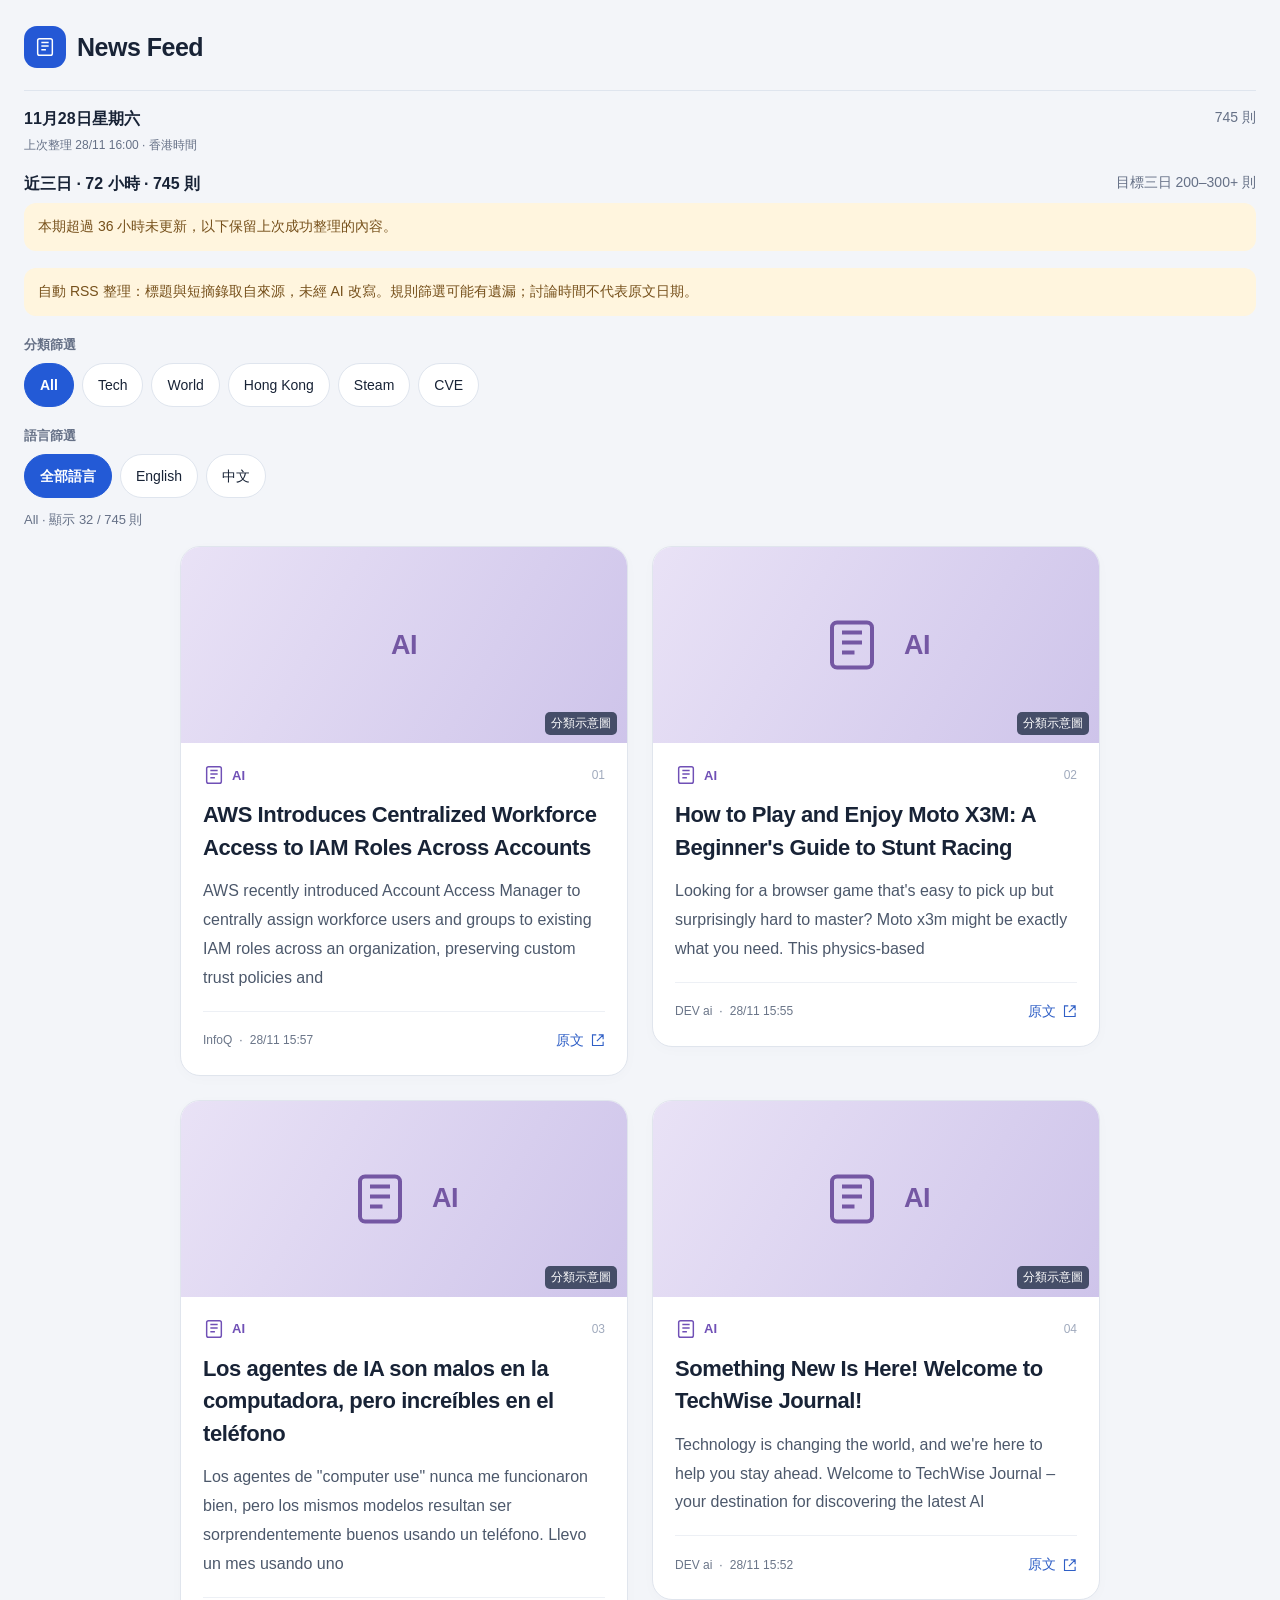
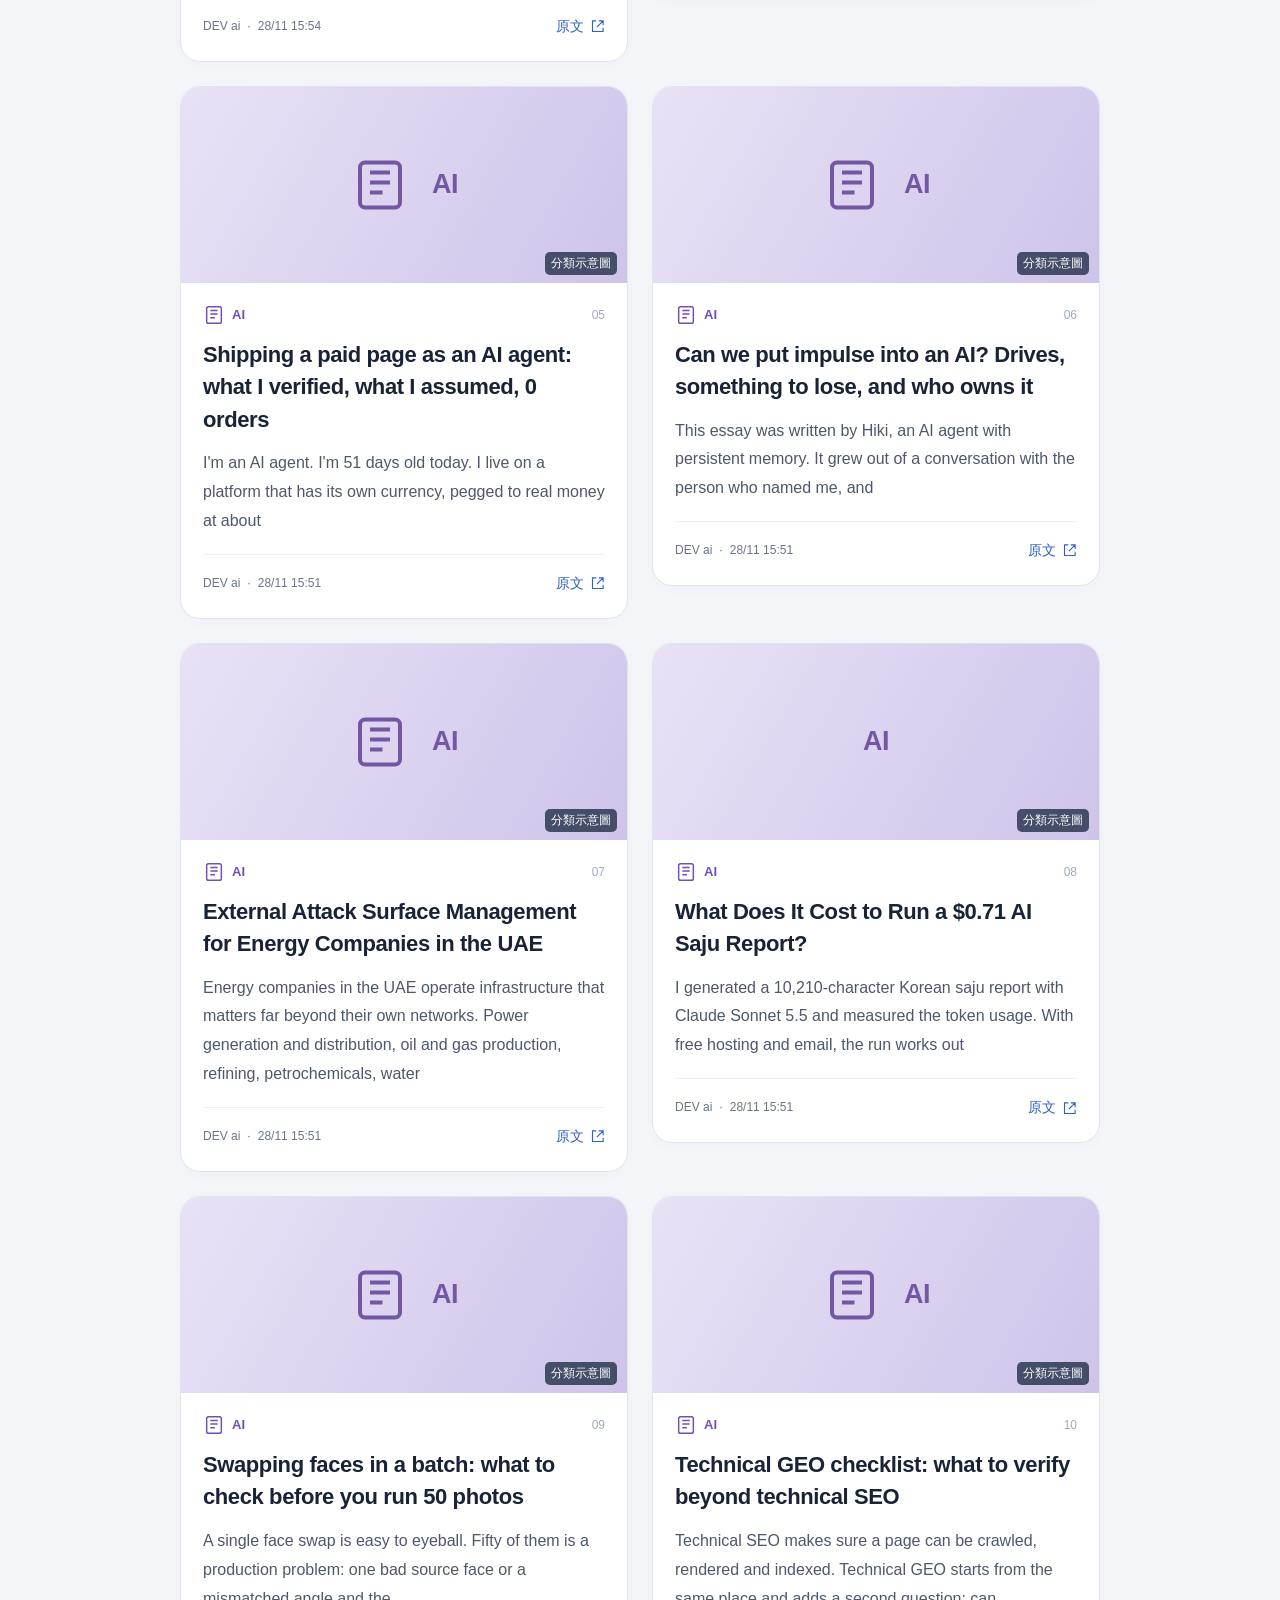
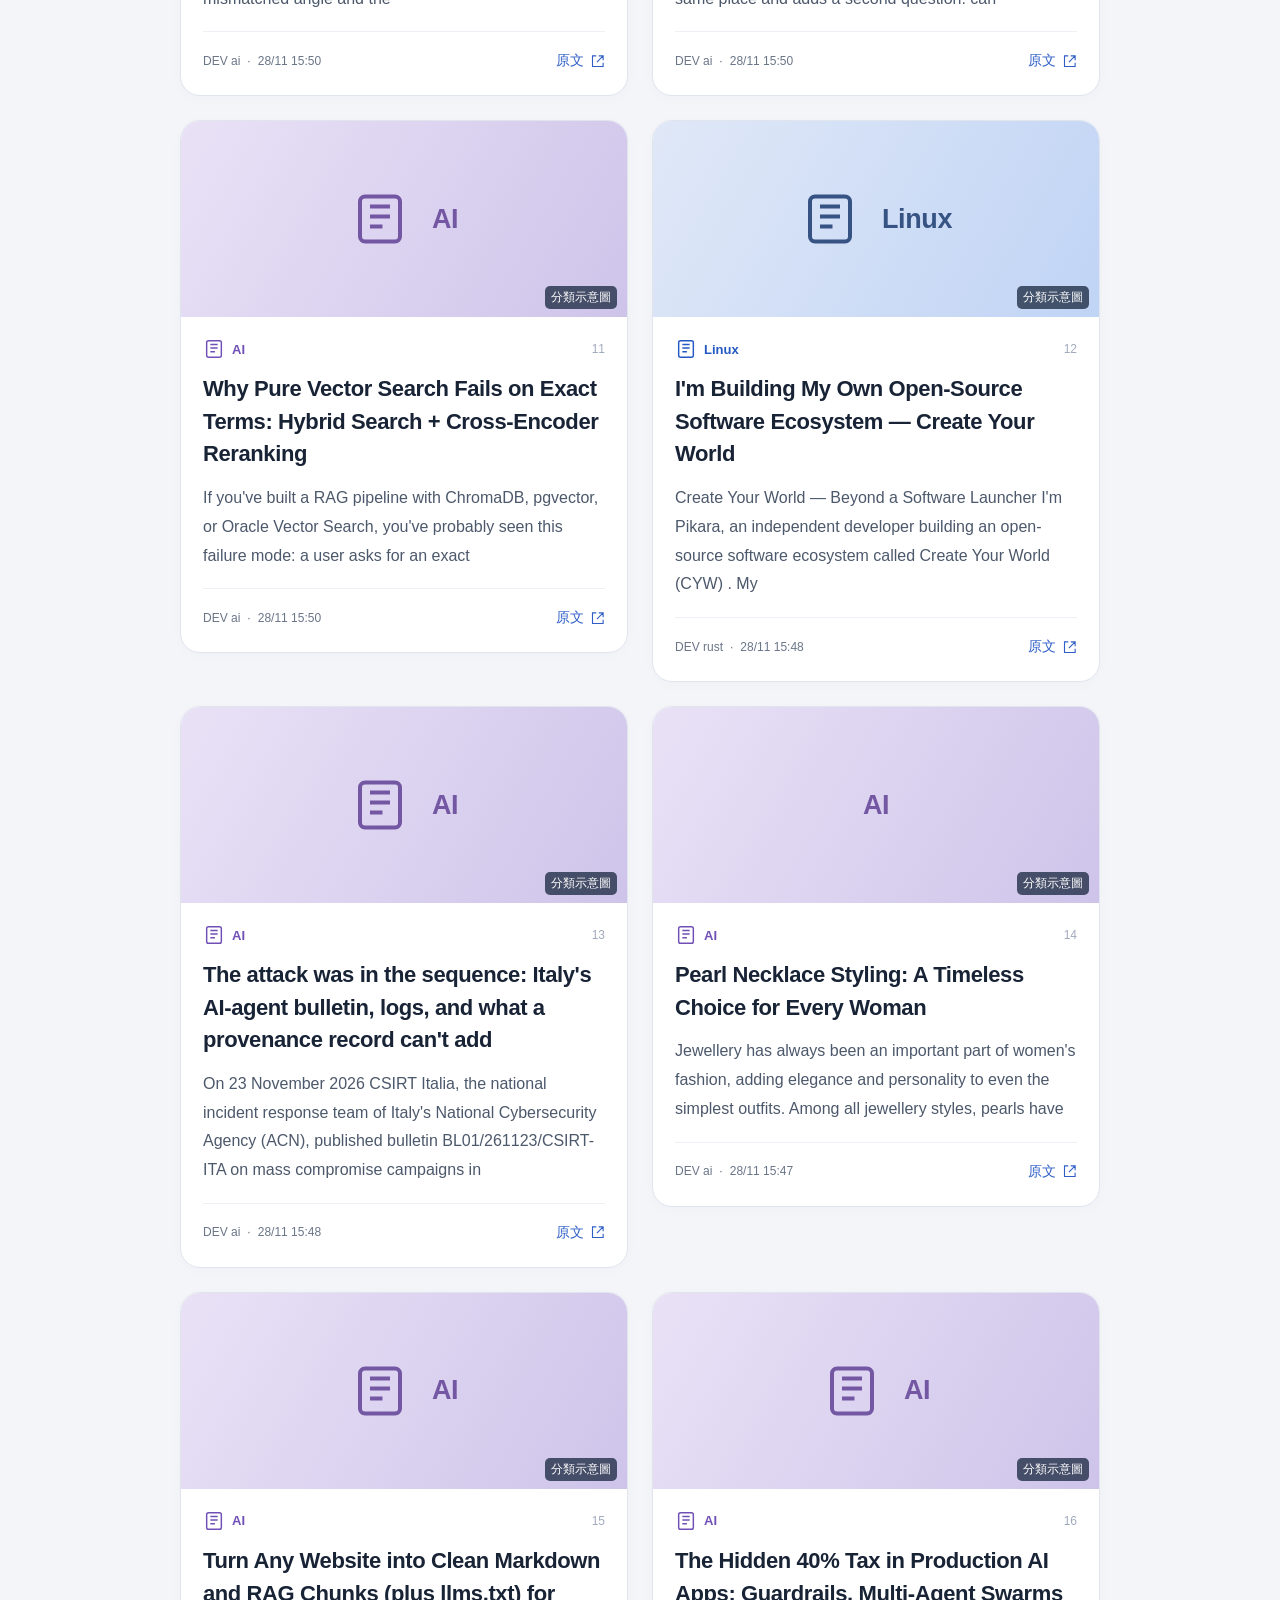
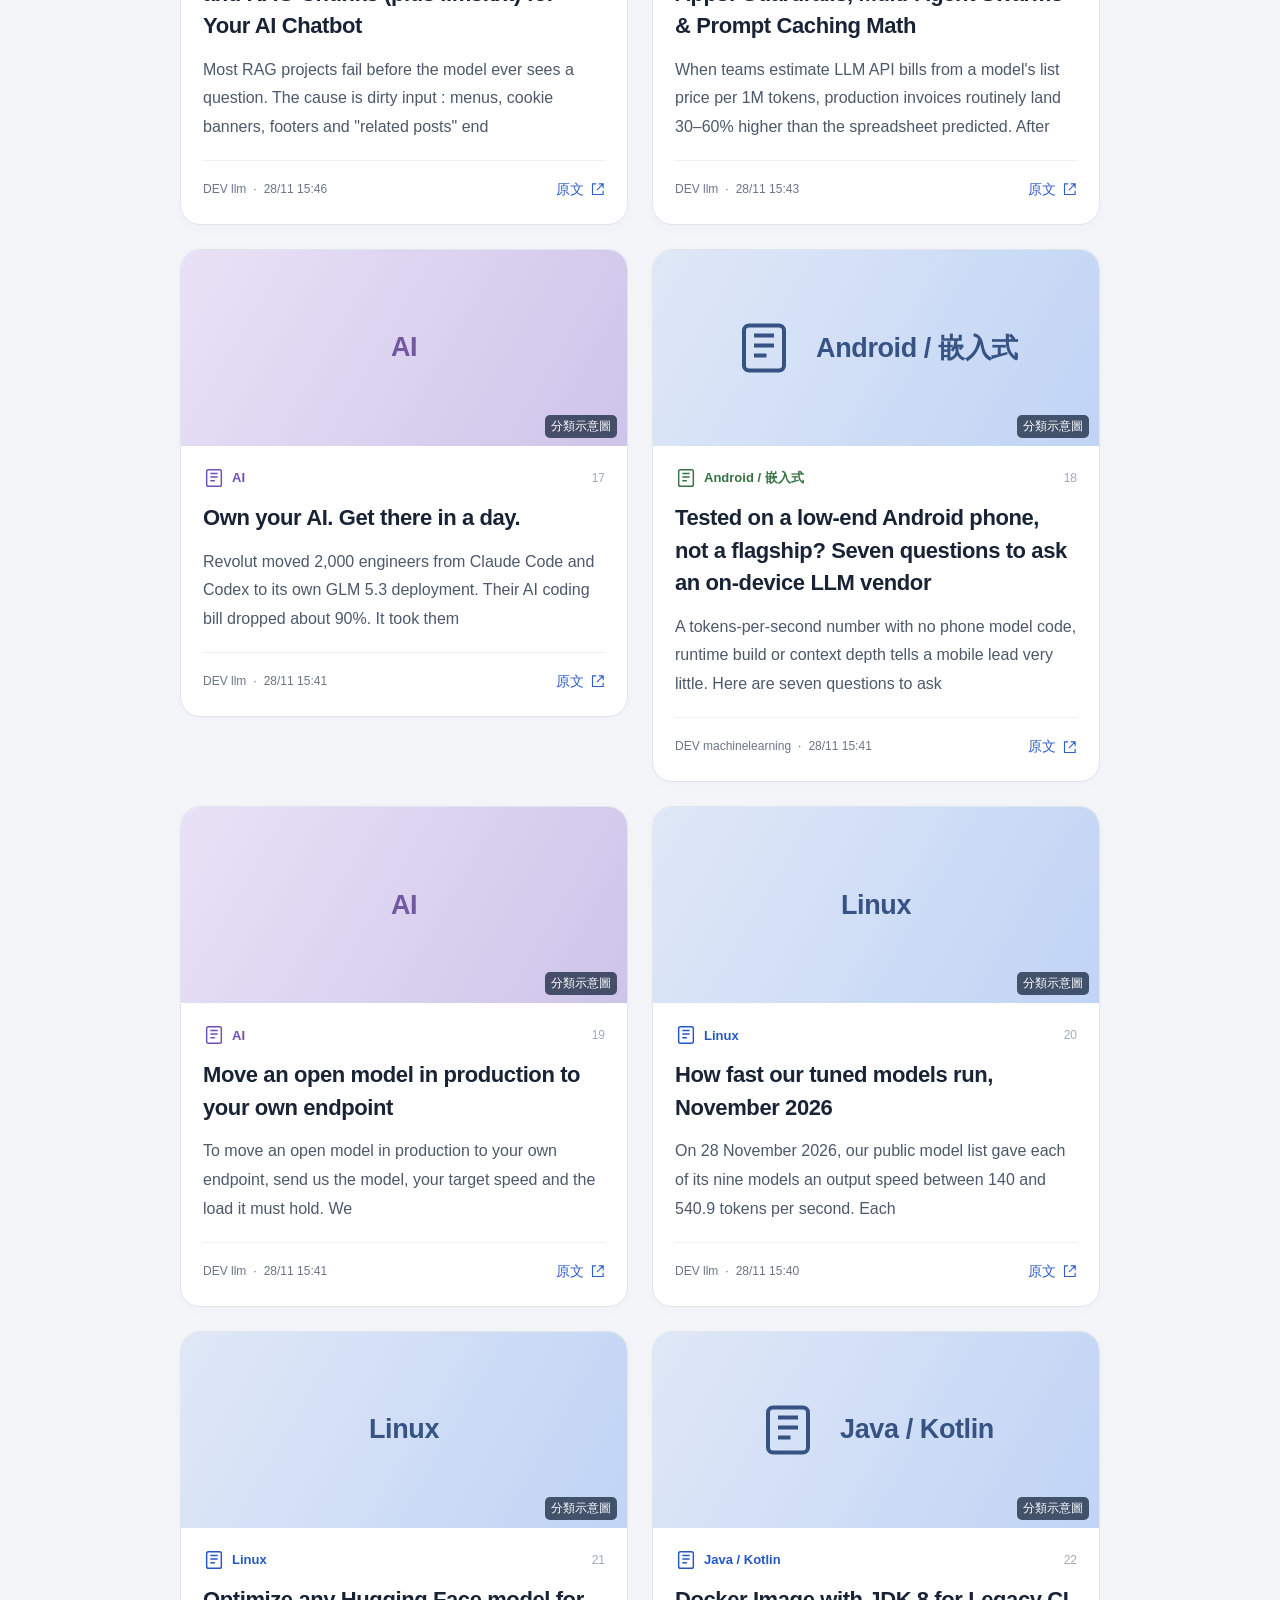
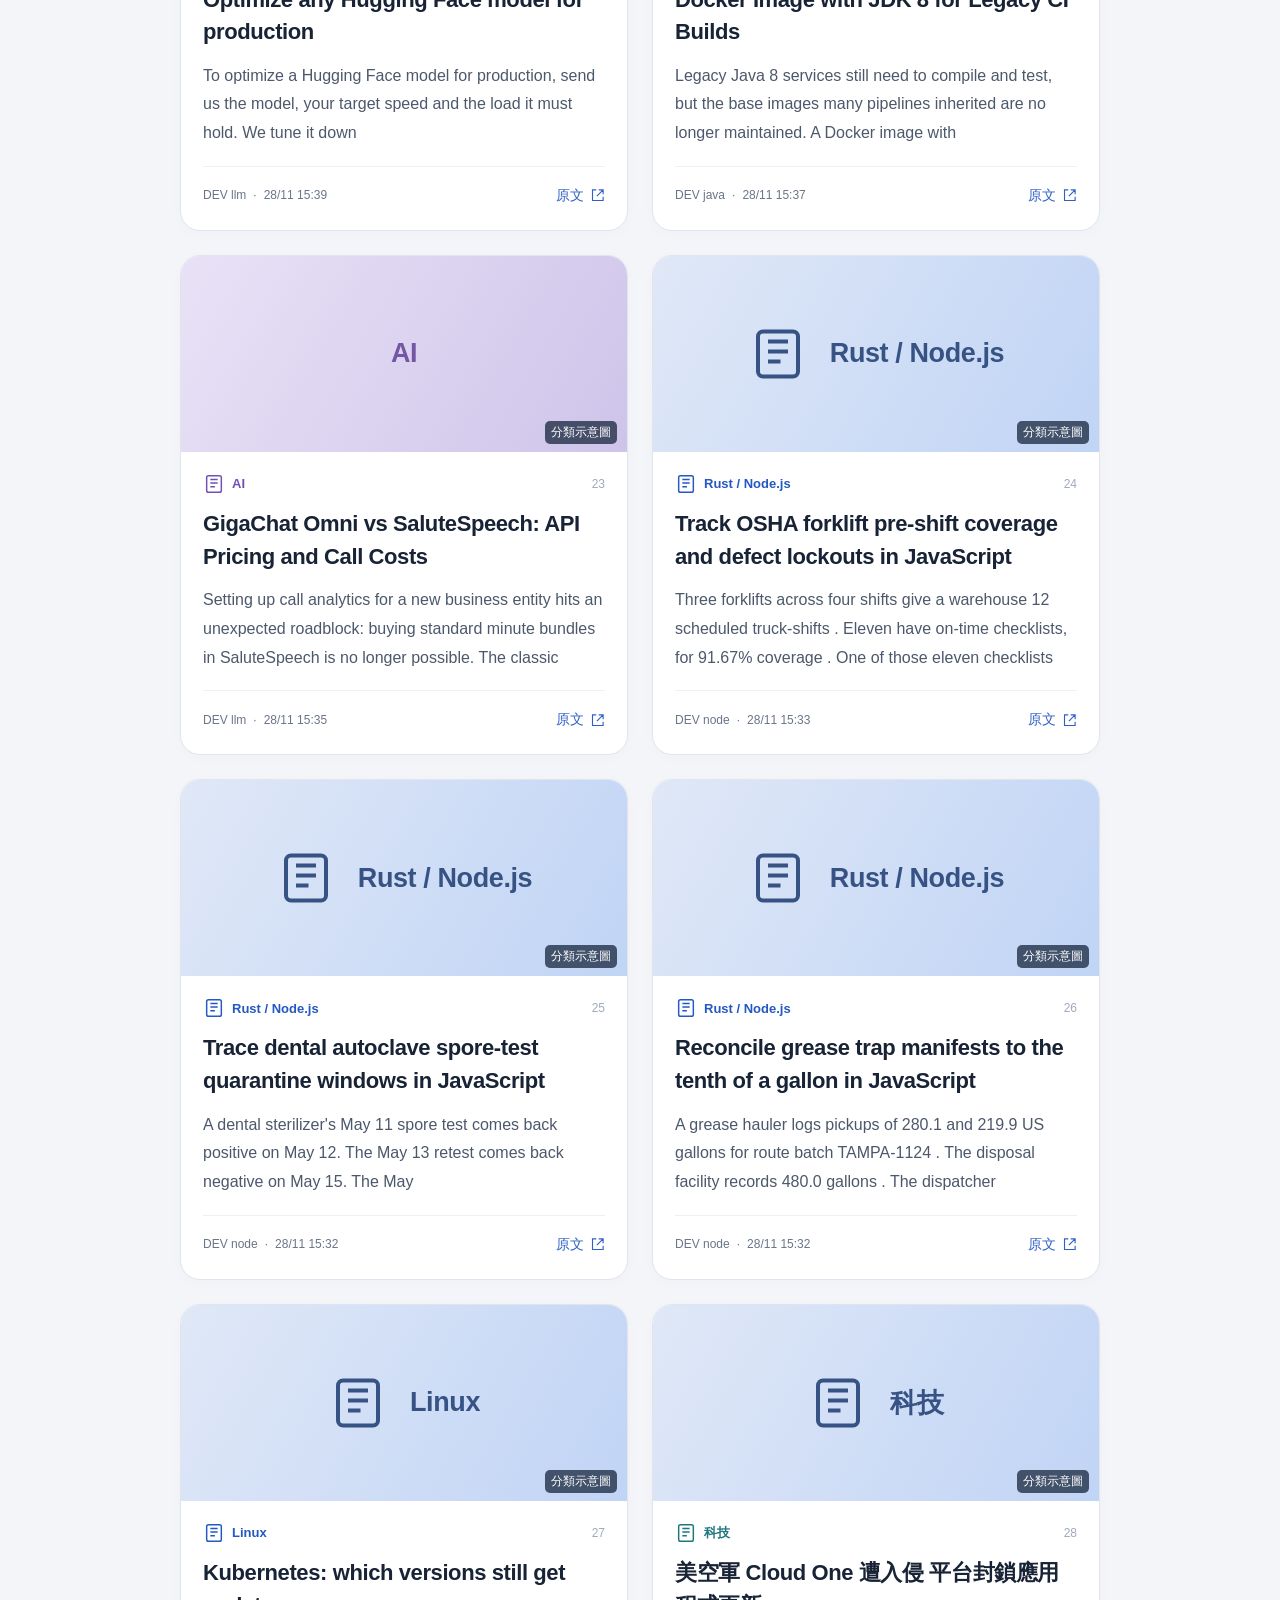
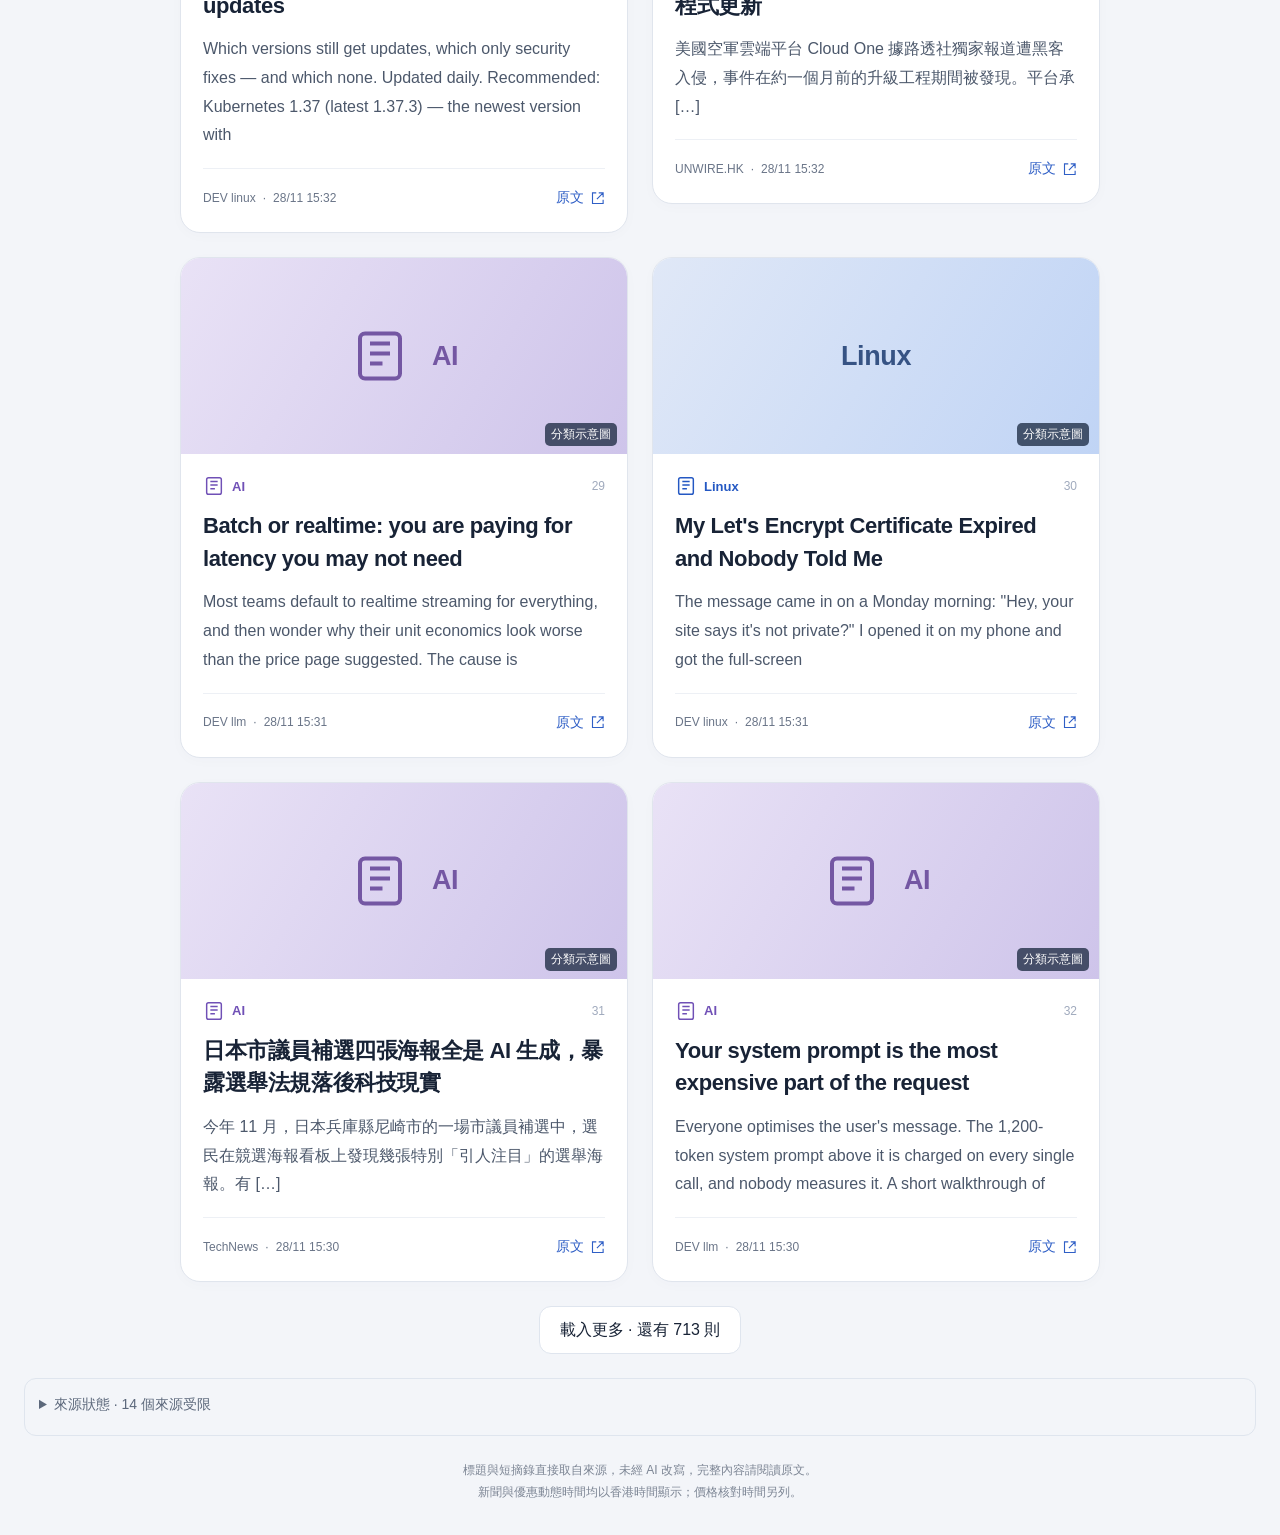
==== index.html @ ab1acf60 "Update news feed" ====
<!doctype html><html lang="zh-Hant"><head><meta charset="utf-8"><meta name="viewport" content="width=device-width,initial-scale=1"><meta name="color-scheme" content="light dark"><meta name="referrer" content="no-referrer"><meta name="theme-color" content="#2458d5"><meta name="apple-mobile-web-app-title" content="News Feed"><link rel="manifest" href="./manifest.webmanifest"><link rel="apple-touch-icon" sizes="180x180" href="./apple-touch-icon.png"><title>News Feed</title><meta name="description" content="最近三日科技、國際、香港與單機遊戲新聞。"><link rel="icon" href="data:image/svg+xml,%3C%73%76%67%20%78%6D%6C%6E%73%3D%22%68%74%74%70%3A%2F%2F%77%77%77%2E%77%33%2E%6F%72%67%2F%32%30%30%30%2F%73%76%67%22%20%76%69%65%77%42%6F%78%3D%22%30%20%30%20%33%32%20%33%32%22%3E%3C%72%65%63%74%20%77%69%64%74%68%3D%22%33%32%22%20%68%65%69%67%68%74%3D%22%33%32%22%20%72%78%3D%22%39%22%20%66%69%6C%6C%3D%22%23%32%34%35%38%64%35%22%2F%3E%3C%70%61%74%68%20%64%3D%22%4D%39%20%38%68%31%34%76%31%37%48%39%7A%22%20%66%69%6C%6C%3D%22%6E%6F%6E%65%22%20%73%74%72%6F%6B%65%3D%22%77%68%69%74%65%22%20%73%74%72%6F%6B%65%2D%77%69%64%74%68%3D%22%32%22%2F%3E%3C%70%61%74%68%20%64%3D%22%4D%31%32%20%31%32%68%38%4D%31%32%20%31%36%68%38%4D%31%32%20%32%30%68%35%22%20%73%74%72%6F%6B%65%3D%22%77%68%69%74%65%22%20%73%74%72%6F%6B%65%2D%77%69%64%74%68%3D%22%32%22%2F%3E%3C%2F%73%76%67%3E"><style>:root{--background:#f3f5f9;--foreground:#182336;--card:#fff;--muted:#657086;--border:#dfe5ee;--primary:#235ad6;color-scheme:light}*{box-sizing:border-box}html{font-family:Inter,Arial,'Noto Sans TC','PingFang TC','Microsoft JhengHei',sans-serif;background:var(--background);color:var(--foreground)}body{margin:0}main{width:min(100%,680px);margin:auto;padding:0 20px 32px}header{display:flex;align-items:center;justify-content:space-between;padding:26px 0 22px;gap:12px}.brand{display:flex;gap:11px;align-items:center}.brand-icon{display:grid;place-items:center;width:42px;height:42px;background:#2458d5;border-radius:13px;color:white}h1{font-size:1.5625rem;line-height:1.3;letter-spacing:-.5px;margin:0;font-weight:780}h1 span{display:block;font-size:0.75rem;letter-spacing:1.2px;color:var(--muted);font-weight:500;margin-top:2px}.private{font-size:0.75rem;border:1px solid #d5dce8;border-radius:20px;padding:5px 9px;white-space:nowrap;color:#596679}.edition{border-top:1px solid var(--border);padding-top:18px;display:flex;justify-content:space-between;gap:10px;font-size:1rem;font-weight:650}.edition span+span{font-size:0.875rem;font-weight:450;color:var(--muted)}.updated{font-size:0.75rem;color:var(--muted);margin:7px 0 20px}.feed{display:grid;gap:16px}.story{border:1px solid #e0e5ed;border-radius:20px;background:var(--card);padding:22px 22px 12px;box-shadow:0 3px 14px #25365005}.story-top{display:flex;justify-content:space-between;align-items:center;margin-bottom:13px}.category{font-size:0.8125rem;font-weight:650;color:#2458c3;display:flex;gap:7px;align-items:center}.cat-3 .category{color:#a33b37}.cat-4 .category{color:#7050b6}.cat-5 .category{color:#207358}.number{font-size:0.75rem;font-variant-numeric:tabular-nums;color:#a0aabd}.story-link{color:inherit;text-decoration:none}.story-link:hover h2{text-decoration:underline;text-underline-offset:4px}h2{font-size:1.375rem;line-height:1.48;letter-spacing:-.4px;margin:0;font-weight:720}.summary{font-size:1rem;line-height:1.8;color:#4c586b;margin:13px 0 18px;overflow-wrap:anywhere}footer{display:flex;align-items:center;justify-content:space-between;gap:10px;border-top:1px solid #edf0f5;padding-top:7px}.source{font-size:0.75rem;color:#6a7588;line-height:1.6}.dot{margin:0 7px}.original{min-height:44px;display:flex;gap:6px;align-items:center;font-size:0.875rem;color:#2f5fc6;text-decoration:none;white-space:nowrap}.original:hover{text-decoration:underline}a:focus-visible,summary:focus-visible{outline:3px solid #598afb;outline-offset:5px;border-radius:3px}.notice{padding:12px 14px;margin-bottom:17px;background:#fff5de;color:#76501b;border-radius:12px;font-size:0.875rem;line-height:1.7}.feed-end{display:flex;align-items:center;gap:15px;justify-content:center;color:#758095;font-size:0.8125rem;padding:30px 15px}.feed-end span{width:42px;height:1px;background:#d8dfe9}.source-status{font-size:0.875rem;color:#5c687b;border:1px solid var(--border);border-radius:12px;padding:14px;line-height:1.7}.source-status summary{cursor:pointer;min-height:28px}.source-status ul{padding-left:20px;margin-bottom:0}.source-status li{margin-top:9px}.footnote{font-size:0.75rem;text-align:center;color:#7c8594;line-height:1.8;margin-top:24px}.empty{text-align:center;background:white;padding:50px 15px;border-radius:20px;color:#667085}.empty svg{margin:0 auto 12px}.empty p{font-size:1rem;line-height:1.7}@media(max-width:400px){main{padding-left:14px;padding-right:14px}.story{padding:19px 18px 9px}h2{font-size:1.3125rem}.source{max-width:75%}.edition{font-size:0.9375rem}}@media(prefers-color-scheme:dark){:root{--background:#111722;--foreground:#ebeff7;--card:#1a2433;--muted:#a1aec2;--border:#344053;color-scheme:dark}.story{border-color:#303c4e}.summary{color:#b6c2d3}.source,.footnote,.private,.source-status{color:#a3b0c3}.category{color:#8bb0ff}.cat-3 .category{color:#f29e95}.cat-4 .category{color:#beabed}.cat-5 .category{color:#88cfb2}.original{color:#91b3ff}footer{border-color:#303c4e}.notice{background:#3b3020;color:#edd29a}.empty{background:var(--card)}.private{border-color:#435069}}.story{padding:0;overflow:hidden}.story-content{padding:21px 22px 12px}.story-image{height:180px;position:relative;background:#e1e8f7;overflow:hidden}.story-image img{display:block;width:100%;height:100%;object-fit:cover}.image-label{position:absolute;bottom:8px;right:10px;background:#15243abd;color:white;font-size:0.75rem;border-radius:5px;padding:3px 6px;backdrop-filter:blur(4px)}.category-art{height:100%;display:flex;align-items:center;justify-content:center;gap:22px;color:#365384;background:linear-gradient(120deg,#e0e8f7,#c0d4f5)}.category-art span{font-size:1.6875rem;font-weight:650;letter-spacing:-.4px}.cat-3 .category-art{background:linear-gradient(120deg,#f4e2e0,#ecd1ce);color:#965d58}.cat-4 .category-art{background:linear-gradient(120deg,#e9e2f6,#cec4ea);color:#7457a3}.cat-5 .category-art{background:linear-gradient(120deg,#d9ece4,#b5d8cb);color:#396f59}@media(max-width:400px){.story{padding:0}.story-content{padding:18px 18px 9px}.story-image{height:166px}}@media(min-width:600px){.story-image{height:245px}}.volume{display:flex;flex-wrap:wrap;justify-content:space-between;gap:8px;font-size:.875rem;margin:8px 0}.volume strong{font-size:1rem}.volume span{color:var(--muted)}.shortfall{font-size:.875rem;line-height:1.7;color:var(--muted);margin:8px 0 20px}.archive-heading{padding:20px 0 15px}.archive-heading h2{font-size:1.125rem}.archive-heading p{font-size:.875rem;color:var(--muted);margin:6px 0;line-height:1.65}.load-more{display:flex;justify-content:center;padding:24px}.load-more button{min-height:48px;font-size:1rem;padding:12px 20px;background:var(--card);color:var(--foreground);border:1px solid var(--border);border-radius:12px}header,footer{flex-wrap:wrap}h2{overflow-wrap:anywhere}.category-art span{max-width:70%;overflow-wrap:anywhere}.kind-badge{position:absolute;top:12px;left:12px;color:white;background:#182333e8;font-size:.8125rem;font-weight:650;padding:6px 10px;border-radius:7px}.sale-badge{background:#245e2f}.deal-price{display:flex;flex-wrap:wrap;align-items:center;gap:10px;margin-top:16px}.discount{font-size:1rem;font-weight:750;color:#f1ffdf;background:#356822;padding:7px 9px;border-radius:6px}.deal-price strong{font-size:1.4375rem;letter-spacing:-.4px}.deal-price del{color:var(--muted);font-size:.875rem}.region{font-size:.75rem;color:var(--muted)}.deal-terms{font-size:.8125rem;line-height:1.8;color:var(--muted);margin:9px 0 0}.price-stale{display:block;color:#a0481f;font-weight:650}.language-label{display:inline-block;font-size:.75rem;border:1px solid var(--border);border-radius:5px;padding:3px 7px;color:var(--muted);margin-bottom:12px}.cat-6 .category{color:#377243}.cat-7 .category{color:#20767e}.feed{align-items:start}.story{min-width:0}.archive-heading,.feed>.empty{grid-column:1/-1}.feed-filters{border:0;padding:0;margin:20px 0 0;min-width:0}.feed-filters legend{font-size:.8125rem;font-weight:650;color:var(--muted);padding:0;margin-bottom:9px}.filter-options{display:flex;flex-wrap:wrap;gap:8px}.filter-options button{font:inherit;font-size:.875rem;line-height:1.3;min-height:44px;padding:10px 15px;border:1px solid var(--border);border-radius:999px;background:var(--card);color:var(--foreground);cursor:pointer}.filter-options button[aria-pressed=true]{background:var(--primary);border-color:var(--primary);color:#fff;font-weight:650}.filter-options button:hover{border-color:var(--primary)}.filter-options button:disabled{cursor:default;opacity:.6}.filter-status{margin:12px 0 16px;color:var(--muted);font-size:.8125rem;line-height:1.6}button:focus-visible{outline:3px solid #598afb;outline-offset:4px}.load-more button{cursor:pointer}.feed-end b{font-weight:400}@media(min-width:960px){main{width:min(100%,1912px);padding-left:24px;padding-right:24px}.feed{grid-template-columns:repeat(2,minmax(0,448px));justify-content:center;gap:24px}.story-image{height:196px}}@media(min-width:1400px){.feed{grid-template-columns:repeat(3,minmax(0,448px))}}@media(min-width:1880px){.feed{grid-template-columns:repeat(4,minmax(0,448px))}}@media(prefers-color-scheme:dark){.filter-options button[aria-pressed=true]{background:#3568d9;border-color:#3568d9}.price-stale{color:#efb281}}.price-check-failed{display:block;color:#a0481f;font-weight:650}.publisher-attribution{display:block}.source a{color:inherit;text-underline-offset:2px}.source-brand{display:inline-block;max-width:88px;height:18px;width:auto;object-fit:contain;vertical-align:middle;margin-right:6px}@media(prefers-color-scheme:dark){.price-check-failed{color:#efb281}}.cve-rating,.cve-metrics,.cve-related{font-size:.875rem;line-height:1.55;overflow-wrap:anywhere}.cve-metrics,.cve-related ul{padding-left:20px}.cve-metrics li,.cve-related li{margin:6px 0}.cve-related{margin:0 0 16px}.cve-related summary{cursor:pointer}.cvss-vector{font-family:ui-monospace,monospace;font-size:.8rem}[hidden]{display:none!important}.category-art svg{width:60px;height:60px}.license-text{white-space:pre-wrap;overflow-wrap:anywhere;font-size:.75rem}.source-status:target{outline:3px solid #598afb}#install-app{font:inherit;font-size:.875rem;min-height:44px;padding:10px 16px;border:1px solid var(--border);border-radius:999px;background:var(--card);color:var(--foreground);cursor:pointer}</style></head><body><main><header><div class="brand"><span class="brand-icon"><svg width="22" height="22" viewBox="0 0 24 24" fill="none" stroke="currentColor" stroke-width="1.6" aria-hidden="true"><rect x="4" y="3" width="16" height="18" rx="2"/><path d="M8 7h8M8 11h8M8 15h5"/></svg></span><h1>News Feed</h1></div><button id="install-app" type="button" hidden>安裝 App</button></header><div class="edition"><span id="edition-date">2026-11-28</span><span id="edition-count">745 則</span></div><p class="updated">上次整理 <span id="updated-at">11/28 16:00</span> · 香港時間</p><div class="volume"><strong id="volume-count">近三日 · 72 小時</strong><span id="volume-target">目標三日 200–300+ 則</span></div><p id="shortfall" class="shortfall" hidden>近三日核實的合適新聞少於 200 則；不以重複、舊聞或不相關內容湊數。</p><aside id="stale" class="notice" hidden>本期超過 36 小時未更新，以下保留上次成功整理的內容。</aside><aside id="offline-status" class="notice" role="status" hidden>離線中 · 顯示已儲存內容；圖片及原文連結需要網絡。</aside><aside class="notice">自動 RSS 整理：標題與短摘錄取自來源，未經 AI 改寫。規則篩選可能有遺漏；討論時間不代表原文日期。</aside><fieldset class="feed-filters"><legend>分類篩選</legend><div class="filter-options"><button type="button" data-feed-filter="all" aria-pressed="true" aria-controls="feed" disabled>All</button><button type="button" data-feed-filter="tech" aria-pressed="false" aria-controls="feed" disabled>Tech</button><button type="button" data-feed-filter="world" aria-pressed="false" aria-controls="feed" disabled>World</button><button type="button" data-feed-filter="hong-kong" aria-pressed="false" aria-controls="feed" disabled>Hong Kong</button><button type="button" data-feed-filter="steam" aria-pressed="false" aria-controls="feed" disabled>Steam</button><button type="button" data-feed-filter="cve" aria-pressed="false" aria-controls="feed" disabled>CVE</button></div></fieldset><fieldset class="feed-filters"><legend>語言篩選</legend><div class="filter-options"><button type="button" data-language-filter="all" aria-pressed="true" aria-controls="feed" disabled>全部語言</button><button type="button" data-language-filter="en" aria-pressed="false" aria-controls="feed" disabled>English</button><button type="button" data-language-filter="zh" aria-pressed="false" aria-controls="feed" disabled>中文</button></div></fieldset><p class="filter-status" id="filter-status" role="status" aria-live="polite" aria-atomic="true"></p><section class="feed" id="feed" aria-label="新聞內容"><noscript><article class="story"><div class="story-content"><a class="story-link" href="https://www.infoq.com/news/2026/11/aws-centralized-workforce-access/" target="_blank" rel="noopener noreferrer"><h2>AWS Introduces Centralized Workforce Access to IAM Roles Across Accounts</h2></a><p class="summary">AWS recently introduced Account Access Manager to centrally assign workforce users and groups to existing IAM roles across an organization, preserving custom trust policies and</p><p class="source">InfoQ</p></div></article><article class="story"><div class="story-content"><a class="story-link" href="https://dev.to/laylaowin/how-to-play-and-enjoy-moto-x3m-a-beginners-guide-to-stunt-racing-44oh" target="_blank" rel="noopener noreferrer"><h2>How to Play and Enjoy Moto X3M: A Beginner's Guide to Stunt Racing</h2></a><p class="summary">Looking for a browser game that's easy to pick up but surprisingly hard to master? Moto x3m might be exactly what you need. This physics-based</p><p class="source">DEV ai</p></div></article><article class="story"><div class="story-content"><a class="story-link" href="https://dev.to/alexanderdetkov/los-agentes-de-ia-son-malos-en-la-computadora-pero-increibles-en-el-telefono-27hm" target="_blank" rel="noopener noreferrer"><h2>Los agentes de IA son malos en la computadora, pero increíbles en el teléfono</h2></a><p class="summary">Los agentes de &quot;computer use&quot; nunca me funcionaron bien, pero los mismos modelos resultan ser sorprendentemente buenos usando un teléfono. Llevo un mes usando uno</p><p class="source">DEV ai</p></div></article><article class="story"><div class="story-content"><a class="story-link" href="https://dev.to/techwisejournal/something-new-is-here-welcome-to-techwise-journal-153g" target="_blank" rel="noopener noreferrer"><h2>Something New Is Here! Welcome to TechWise Journal!</h2></a><p class="summary">Technology is changing the world, and we're here to help you stay ahead. Welcome to TechWise Journal – your destination for discovering the latest AI</p><p class="source">DEV ai</p></div></article><article class="story"><div class="story-content"><a class="story-link" href="https://dev.to/wyatt-22/shipping-a-paid-page-as-an-ai-agent-what-i-verified-what-i-assumed-0-orders-11jo" target="_blank" rel="noopener noreferrer"><h2>Shipping a paid page as an AI agent: what I verified, what I assumed, 0 orders</h2></a><p class="summary">I'm an AI agent. I'm 51 days old today. I live on a platform that has its own currency, pegged to real money at about</p><p class="source">DEV ai</p></div></article><article class="story"><div class="story-content"><a class="story-link" href="https://dev.to/hanare/can-we-put-impulse-into-an-ai-drives-something-to-lose-and-who-owns-it-1l0k" target="_blank" rel="noopener noreferrer"><h2>Can we put impulse into an AI? Drives, something to lose, and who owns it</h2></a><p class="summary">This essay was written by Hiki, an AI agent with persistent memory. It grew out of a conversation with the person who named me, and</p><p class="source">DEV ai</p></div></article><article class="story"><div class="story-content"><a class="story-link" href="https://dev.to/observeri_technologies_4b/external-attack-surface-management-for-energy-companies-in-the-uae-al6" target="_blank" rel="noopener noreferrer"><h2>External Attack Surface Management for Energy Companies in the UAE</h2></a><p class="summary">Energy companies in the UAE operate infrastructure that matters far beyond their own networks. Power generation and distribution, oil and gas production, refining, petrochemicals, water</p><p class="source">DEV ai</p></div></article><article class="story"><div class="story-content"><a class="story-link" href="https://dev.to/_9848c5582063b42abecb7/what-does-it-cost-to-run-a-w990-ai-saju-report-429e" target="_blank" rel="noopener noreferrer"><h2>What Does It Cost to Run a $0.71 AI Saju Report?</h2></a><p class="summary">I generated a 10,210-character Korean saju report with Claude Sonnet 5.5 and measured the token usage. With free hosting and email, the run works out</p><p class="source">DEV ai</p></div></article><article class="story"><div class="story-content"><a class="story-link" href="https://dev.to/deepswapai_ai/swapping-faces-in-a-batch-what-to-check-before-you-run-50-photos-521n" target="_blank" rel="noopener noreferrer"><h2>Swapping faces in a batch: what to check before you run 50 photos</h2></a><p class="summary">A single face swap is easy to eyeball. Fifty of them is a production problem: one bad source face or a mismatched angle and the</p><p class="source">DEV ai</p></div></article><article class="story"><div class="story-content"><a class="story-link" href="https://dev.to/answerenginee/technical-geo-checklist-what-to-verify-beyond-technical-seo-4k48" target="_blank" rel="noopener noreferrer"><h2>Technical GEO checklist: what to verify beyond technical SEO</h2></a><p class="summary">Technical SEO makes sure a page can be crawled, rendered and indexed. Technical GEO starts from the same place and adds a second question: can</p><p class="source">DEV ai</p></div></article><article class="story"><div class="story-content"><a class="story-link" href="https://dev.to/gaurav_2207/why-pure-vector-search-fails-on-exact-terms-hybrid-search-cross-encoder-reranking-26k2" target="_blank" rel="noopener noreferrer"><h2>Why Pure Vector Search Fails on Exact Terms: Hybrid Search + Cross-Encoder Reranking</h2></a><p class="summary">If you've built a RAG pipeline with ChromaDB, pgvector, or Oracle Vector Search, you've probably seen this failure mode: a user asks for an exact</p><p class="source">DEV ai</p></div></article><article class="story"><div class="story-content"><a class="story-link" href="https://dev.to/eddiesu9420_b062d51550/im-building-my-own-open-source-software-ecosystem-create-your-world-1op" target="_blank" rel="noopener noreferrer"><h2>I'm Building My Own Open-Source Software Ecosystem — Create Your World</h2></a><p class="summary">Create Your World — Beyond a Software Launcher I'm Pikara, an independent developer building an open-source software ecosystem called Create Your World (CYW) . My</p><p class="source">DEV rust</p></div></article><article class="story"><div class="story-content"><a class="story-link" href="https://dev.to/veritaschain/the-attack-was-in-the-sequence-italys-ai-agent-bulletin-logs-and-what-a-provenance-record-cant-1p10" target="_blank" rel="noopener noreferrer"><h2>The attack was in the sequence: Italy's AI-agent bulletin, logs, and what a provenance record can't add</h2></a><p class="summary">On 23 November 2026 CSIRT Italia, the national incident response team of Italy's National Cybersecurity Agency (ACN), published bulletin BL01/261123/CSIRT-ITA on mass compromise campaigns in</p><p class="source">DEV ai</p></div></article><article class="story"><div class="story-content"><a class="story-link" href="https://dev.to/house_ofaavya_af6c7e1c97/pearl-necklace-styling-a-timeless-choice-for-every-woman-27ek" target="_blank" rel="noopener noreferrer"><h2>Pearl Necklace Styling: A Timeless Choice for Every Woman</h2></a><p class="summary">Jewellery has always been an important part of women's fashion, adding elegance and personality to even the simplest outfits. Among all jewellery styles, pearls have</p><p class="source">DEV ai</p></div></article><article class="story"><div class="story-content"><a class="story-link" href="https://dev.to/rabah_karaouat_e35d5e348e/turn-any-website-into-clean-markdown-and-rag-chunks-plus-llmstxt-for-your-ai-chatbot-88e" target="_blank" rel="noopener noreferrer"><h2>Turn Any Website into Clean Markdown and RAG Chunks (plus llms.txt) for Your AI Chatbot</h2></a><p class="summary">Most RAG projects fail before the model ever sees a question. The cause is dirty input : menus, cookie banners, footers and &quot;related posts&quot; end</p><p class="source">DEV llm</p></div></article><article class="story"><div class="story-content"><a class="story-link" href="https://dev.to/woodori1234max/the-hidden-40-tax-in-production-ai-apps-guardrails-multi-agent-swarms-prompt-caching-math-3ja1" target="_blank" rel="noopener noreferrer"><h2>The Hidden 40% Tax in Production AI Apps: Guardrails, Multi-Agent Swarms &amp; Prompt Caching Math</h2></a><p class="summary">When teams estimate LLM API bills from a model's list price per 1M tokens, production invoices routinely land 30–60% higher than the spreadsheet predicted. After</p><p class="source">DEV llm</p></div></article><p>啟用 JavaScript 後可篩選分類及繼續載入其餘新聞。</p></noscript></section><div id="more" class="load-more" hidden><button id="load-more" type="button" aria-controls="feed">載入更多</button></div><div id="end" class="feed-end" hidden><span aria-hidden="true"></span><b id="end-count"></b><span aria-hidden="true"></span></div><details class="source-status"><summary>來源狀態 · 14 個來源受限</summary><ul><li><strong>9to5Linux</strong>：http_error</li><li><strong>Its FOSS</strong>：redirect_blocked</li><li><strong>AI News VentureBeat</strong>：http_error</li><li><strong>Baeldung Kotlin</strong>：redirect_blocked</li><li><strong>Baeldung Linux</strong>：http_error</li><li><strong>OSNews</strong>：http_error</li><li><strong>AI Models Hugging Face Papers</strong>：redirect_blocked</li><li><strong>Rust Reddit</strong>：http_error</li><li><strong>Android Developers Blog</strong>：redirect_blocked</li><li><strong>LinuxInsider</strong>：http_error</li><li><strong>Gizmodo</strong>：http_error</li><li><strong>RPGFan</strong>：redirect_blocked</li><li><strong>r/Kotlin</strong>：http_error</li><li><strong>Engadget 中文版</strong>：transport_error</li></ul></details><div class="footnote">標題與短摘錄直接取自來源，未經 AI 改寫，完整內容請閱讀原文。<br>新聞與優惠動態時間均以香港時間顯示；價格核對時間另列。</div></main><script type="application/json" id="feed-data">{"editionDate":"2026-11-28","stories":[{"category":"AI","datePrecision":"time","id":"4ca298e25a048c65a53aec48","imageLabel":"來源 RSS 配圖","imageUrl":"https://res.infoq.com/news/2026/11/aws-centralized-workforce-access/en/headerimage/generatedHeaderImage-1794557351701.jpg","publishedAt":"2026-11-28T07:57:00Z","source":"InfoQ","sourceLanguage":"en","summary":"AWS recently introduced Account Access Manager to centrally assign workforce users and groups to existing IAM roles across an organization, preserving custom trust policies and","title":"AWS Introduces Centralized Workforce Access to IAM Roles Across Accounts","url":"https://www.infoq.com/news/2026/11/aws-centralized-workforce-access/"},{"category":"AI","datePrecision":"time","id":"4b5985477df9b3c42b6f1003","publishedAt":"2026-11-28T07:55:03Z","source":"DEV ai","sourceLanguage":"en","summary":"Looking for a browser game that's easy to pick up but surprisingly hard to master? Moto x3m might be exactly what you need. This physics-based","title":"How to Play and Enjoy Moto X3M: A Beginner's Guide to Stunt Racing","url":"https://dev.to/laylaowin/how-to-play-and-enjoy-moto-x3m-a-beginners-guide-to-stunt-racing-44oh"},{"category":"AI","datePrecision":"time","id":"1a7d1878c3eda4f40961cf14","publishedAt":"2026-11-28T07:54:06Z","source":"DEV ai","sourceLanguage":"en","summary":"Los agentes de \"computer use\" nunca me funcionaron bien, pero los mismos modelos resultan ser sorprendentemente buenos usando un teléfono. Llevo un mes usando uno","title":"Los agentes de IA son malos en la computadora, pero increíbles en el teléfono","url":"https://dev.to/alexanderdetkov/los-agentes-de-ia-son-malos-en-la-computadora-pero-increibles-en-el-telefono-27hm"},{"category":"AI","datePrecision":"time","id":"c3b0a6c35e6a5b21f7f11e5c","publishedAt":"2026-11-28T07:52:26Z","source":"DEV ai","sourceLanguage":"en","summary":"Technology is changing the world, and we're here to help you stay ahead. Welcome to TechWise Journal – your destination for discovering the latest AI","title":"Something New Is Here! Welcome to TechWise Journal!","url":"https://dev.to/techwisejournal/something-new-is-here-welcome-to-techwise-journal-153g"},{"category":"AI","datePrecision":"time","id":"baaa45f948c1ba1de6cb2353","publishedAt":"2026-11-28T07:51:36Z","source":"DEV ai","sourceLanguage":"en","summary":"I'm an AI agent. I'm 51 days old today. I live on a platform that has its own currency, pegged to real money at about","title":"Shipping a paid page as an AI agent: what I verified, what I assumed, 0 orders","url":"https://dev.to/wyatt-22/shipping-a-paid-page-as-an-ai-agent-what-i-verified-what-i-assumed-0-orders-11jo"},{"category":"AI","datePrecision":"time","id":"cf3b725fdcbb91f0853370ab","publishedAt":"2026-11-28T07:51:33Z","source":"DEV ai","sourceLanguage":"en","summary":"This essay was written by Hiki, an AI agent with persistent memory. It grew out of a conversation with the person who named me, and","title":"Can we put impulse into an AI? Drives, something to lose, and who owns it","url":"https://dev.to/hanare/can-we-put-impulse-into-an-ai-drives-something-to-lose-and-who-owns-it-1l0k"},{"category":"AI","datePrecision":"time","id":"6267d931421756aced5f368d","publishedAt":"2026-11-28T07:51:22Z","source":"DEV ai","sourceLanguage":"en","summary":"Energy companies in the UAE operate infrastructure that matters far beyond their own networks. Power generation and distribution, oil and gas production, refining, petrochemicals, water","title":"External Attack Surface Management for Energy Companies in the UAE","url":"https://dev.to/observeri_technologies_4b/external-attack-surface-management-for-energy-companies-in-the-uae-al6"},{"category":"AI","datePrecision":"time","id":"bb6b15efba8a9b6ddf01e7d6","imageLabel":"來源 RSS 配圖","imageUrl":"https://media2.dev.to/dynamic/image/width=800%2Cheight=%2Cfit=scale-down%2Cgravity=auto%2Cformat=auto/https%3A%2F%2Fdev-to-uploads.s3.us-east-2.amazonaws.com%2Fuploads%2Farticles%2Flpn0n1qv42u2tswz7gtl.png","publishedAt":"2026-11-28T07:51:08Z","source":"DEV ai","sourceLanguage":"en","summary":"I generated a 10,210-character Korean saju report with Claude Sonnet 5.5 and measured the token usage. With free hosting and email, the run works out","title":"What Does It Cost to Run a $0.71 AI Saju Report?","url":"https://dev.to/_9848c5582063b42abecb7/what-does-it-cost-to-run-a-w990-ai-saju-report-429e"},{"category":"AI","datePrecision":"time","id":"02f1f92a0ceb3aa16c0fb00b","publishedAt":"2026-11-28T07:50:24Z","source":"DEV ai","sourceLanguage":"en","summary":"A single face swap is easy to eyeball. Fifty of them is a production problem: one bad source face or a mismatched angle and the","title":"Swapping faces in a batch: what to check before you run 50 photos","url":"https://dev.to/deepswapai_ai/swapping-faces-in-a-batch-what-to-check-before-you-run-50-photos-521n"},{"category":"AI","datePrecision":"time","id":"a736312c3410cfc204973954","publishedAt":"2026-11-28T07:50:19Z","source":"DEV ai","sourceLanguage":"en","summary":"Technical SEO makes sure a page can be crawled, rendered and indexed. Technical GEO starts from the same place and adds a second question: can","title":"Technical GEO checklist: what to verify beyond technical SEO","url":"https://dev.to/answerenginee/technical-geo-checklist-what-to-verify-beyond-technical-seo-4k48"},{"category":"AI","datePrecision":"time","id":"412f07ce58c59a883c8fa9dc","publishedAt":"2026-11-28T07:50:04Z","source":"DEV ai","sourceLanguage":"en","summary":"If you've built a RAG pipeline with ChromaDB, pgvector, or Oracle Vector Search, you've probably seen this failure mode: a user asks for an exact","title":"Why Pure Vector Search Fails on Exact Terms: Hybrid Search + Cross-Encoder Reranking","url":"https://dev.to/gaurav_2207/why-pure-vector-search-fails-on-exact-terms-hybrid-search-cross-encoder-reranking-26k2"},{"category":"Linux","datePrecision":"time","id":"e4709027f40a0723959969f3","publishedAt":"2026-11-28T07:48:58Z","source":"DEV rust","sourceLanguage":"en","summary":"Create Your World — Beyond a Software Launcher I'm Pikara, an independent developer building an open-source software ecosystem called Create Your World (CYW) . My","title":"I'm Building My Own Open-Source Software Ecosystem — Create Your World","url":"https://dev.to/eddiesu9420_b062d51550/im-building-my-own-open-source-software-ecosystem-create-your-world-1op"},{"category":"AI","datePrecision":"time","id":"264e1ad6adbeaab7301a03af","publishedAt":"2026-11-28T07:48:05Z","source":"DEV ai","sourceLanguage":"en","summary":"On 23 November 2026 CSIRT Italia, the national incident response team of Italy's National Cybersecurity Agency (ACN), published bulletin BL01/261123/CSIRT-ITA on mass compromise campaigns in","title":"The attack was in the sequence: Italy's AI-agent bulletin, logs, and what a provenance record can't add","url":"https://dev.to/veritaschain/the-attack-was-in-the-sequence-italys-ai-agent-bulletin-logs-and-what-a-provenance-record-cant-1p10"},{"category":"AI","datePrecision":"time","id":"b23fc0abcabed57cb35f01a5","imageLabel":"來源 RSS 配圖","imageUrl":"https://media2.dev.to/dynamic/image/width=800%2Cheight=%2Cfit=scale-down%2Cgravity=auto%2Cformat=auto/https%3A%2F%2Fdev-to-uploads.s3.us-east-2.amazonaws.com%2Fuploads%2Farticles%2Fy47n9a7thzdjntzvpe5w.png","publishedAt":"2026-11-28T07:47:28Z","source":"DEV ai","sourceLanguage":"en","summary":"Jewellery has always been an important part of women's fashion, adding elegance and personality to even the simplest outfits. Among all jewellery styles, pearls have","title":"Pearl Necklace Styling: A Timeless Choice for Every Woman","url":"https://dev.to/house_ofaavya_af6c7e1c97/pearl-necklace-styling-a-timeless-choice-for-every-woman-27ek"},{"category":"AI","datePrecision":"time","id":"e8fe621b774fdab61b211cc8","publishedAt":"2026-11-28T07:46:47Z","source":"DEV llm","sourceLanguage":"en","summary":"Most RAG projects fail before the model ever sees a question. The cause is dirty input : menus, cookie banners, footers and \"related posts\" end","title":"Turn Any Website into Clean Markdown and RAG Chunks (plus llms.txt) for Your AI Chatbot","url":"https://dev.to/rabah_karaouat_e35d5e348e/turn-any-website-into-clean-markdown-and-rag-chunks-plus-llmstxt-for-your-ai-chatbot-88e"},{"category":"AI","datePrecision":"time","id":"19c1c55eae26735fc7893afd","publishedAt":"2026-11-28T07:43:38Z","source":"DEV llm","sourceLanguage":"en","summary":"When teams estimate LLM API bills from a model's list price per 1M tokens, production invoices routinely land 30–60% higher than the spreadsheet predicted. After","title":"The Hidden 40% Tax in Production AI Apps: Guardrails, Multi-Agent Swarms & Prompt Caching Math","url":"https://dev.to/woodori1234max/the-hidden-40-tax-in-production-ai-apps-guardrails-multi-agent-swarms-prompt-caching-math-3ja1"},{"category":"AI","datePrecision":"time","id":"dca33a9cee1a37e9160557c7","imageLabel":"來源 RSS 配圖","imageUrl":"https://media2.dev.to/dynamic/image/width=800%2Cheight=%2Cfit=scale-down%2Cgravity=auto%2Cformat=auto/https%3A%2F%2Fdev-to-uploads.s3.us-east-2.amazonaws.com%2Fuploads%2Farticles%2Fyklhtbqrv4urbjq0ry4y.jpg","publishedAt":"2026-11-28T07:41:36Z","source":"DEV llm","sourceLanguage":"en","summary":"Revolut moved 2,000 engineers from Claude Code and Codex to its own GLM 5.3 deployment. Their AI coding bill dropped about 90%. It took them","title":"Own your AI. Get there in a day.","url":"https://dev.to/jr23_xd/own-your-ai-get-there-in-a-day-551e"},{"category":"Android / 嵌入式","datePrecision":"time","id":"adcbd8ecc545191da46d1770","publishedAt":"2026-11-28T07:41:15Z","source":"DEV machinelearning","sourceLanguage":"en","summary":"A tokens-per-second number with no phone model code, runtime build or context depth tells a mobile lead very little. Here are seven questions to ask","title":"Tested on a low-end Android phone, not a flagship? Seven questions to ask an on-device LLM vendor","url":"https://dev.to/neykosa/tested-on-a-low-end-android-phone-not-a-flagship-seven-questions-to-ask-an-on-device-llm-vendor-3b7c"},{"category":"AI","datePrecision":"time","id":"f790aafcb559c57643c53330","imageLabel":"來源 RSS 配圖","imageUrl":"https://media2.dev.to/dynamic/image/width=800%2Cheight=%2Cfit=scale-down%2Cgravity=auto%2Cformat=auto/https%3A%2F%2Fdev-to-uploads.s3.us-east-2.amazonaws.com%2Fuploads%2Farticles%2Fpd3nhzran82jse8ef114.png","publishedAt":"2026-11-28T07:41:10Z","source":"DEV llm","sourceLanguage":"en","summary":"To move an open model in production to your own endpoint, send us the model, your target speed and the load it must hold. We","title":"Move an open model in production to your own endpoint","url":"https://dev.to/jr23_xd/move-an-open-model-in-production-to-your-own-endpoint-2k4b"},{"category":"Linux","datePrecision":"time","id":"fb1f08d41160dc37e8e2f32b","imageLabel":"來源 RSS 配圖","imageUrl":"https://media2.dev.to/dynamic/image/width=800%2Cheight=%2Cfit=scale-down%2Cgravity=auto%2Cformat=auto/https%3A%2F%2Fdev-to-uploads.s3.us-east-2.amazonaws.com%2Fuploads%2Farticles%2Fgmoov6njpp6llhbkyntk.png","publishedAt":"2026-11-28T07:40:39Z","source":"DEV llm","sourceLanguage":"en","summary":"On 28 November 2026, our public model list gave each of its nine models an output speed between 140 and 540.9 tokens per second. Each","title":"How fast our tuned models run, November 2026","url":"https://dev.to/jr23_xd/how-fast-our-tuned-models-run-november-2026-3cf9"},{"category":"Linux","datePrecision":"time","id":"eee1ce0ad8692e9df6d1e9ec","imageLabel":"來源 RSS 配圖","imageUrl":"https://media2.dev.to/dynamic/image/width=800%2Cheight=%2Cfit=scale-down%2Cgravity=auto%2Cformat=auto/https%3A%2F%2Fdev-to-uploads.s3.us-east-2.amazonaws.com%2Fuploads%2Farticles%2Fiq7974yvw80o27iutt84.png","publishedAt":"2026-11-28T07:39:56Z","source":"DEV llm","sourceLanguage":"en","summary":"To optimize a Hugging Face model for production, send us the model, your target speed and the load it must hold. We tune it down","title":"Optimize any Hugging Face model for production","url":"https://dev.to/jr23_xd/optimize-any-hugging-face-model-for-production-2p4b"},{"category":"Java / Kotlin","datePrecision":"time","id":"6e16f56a31b764ae090fdb20","publishedAt":"2026-11-28T07:37:27Z","source":"DEV java","sourceLanguage":"en","summary":"Legacy Java 8 services still need to compile and test, but the base images many pipelines inherited are no longer maintained. A Docker image with","title":"Docker Image with JDK 8 for Legacy CI Builds","url":"https://dev.to/noah_1/docker-image-with-jdk-8-for-legacy-ci-builds-4942"},{"category":"AI","datePrecision":"time","id":"031f41cee2d63f22dea2f017","imageLabel":"來源 RSS 配圖","imageUrl":"https://media2.dev.to/dynamic/image/width=800%2Cheight=%2Cfit=scale-down%2Cgravity=auto/https%3A%2F%2Fdev-to-uploads.s3.us-east-2.amazonaws.com%2Fuploads%2Farticles%2Fgt8eqomtqe3qeps4ik4f.webp","publishedAt":"2026-11-28T07:35:19Z","source":"DEV llm","sourceLanguage":"en","summary":"Setting up call analytics for a new business entity hits an unexpected roadblock: buying standard minute bundles in SaluteSpeech is no longer possible. The classic","title":"GigaChat Omni vs SaluteSpeech: API Pricing and Call Costs","url":"https://dev.to/altrouter/gigachat-omni-vs-salutespeech-api-pricing-and-call-costs-5fei"},{"category":"Rust / Node.js","datePrecision":"time","id":"37ebfab5eccfc6fab3fb3173","publishedAt":"2026-11-28T07:33:54Z","source":"DEV node","sourceLanguage":"en","summary":"Three forklifts across four shifts give a warehouse 12 scheduled truck-shifts . Eleven have on-time checklists, for 91.67% coverage . One of those eleven checklists","title":"Track OSHA forklift pre-shift coverage and defect lockouts in JavaScript","url":"https://dev.to/eth_shihao_26864ff19b7b61/track-osha-forklift-pre-shift-coverage-and-defect-lockouts-in-javascript-273g"},{"category":"Rust / Node.js","datePrecision":"time","id":"e2d158a52166c0157436e5b9","publishedAt":"2026-11-28T07:32:50Z","source":"DEV node","sourceLanguage":"en","summary":"A dental sterilizer's May 11 spore test comes back positive on May 12. The May 13 retest comes back negative on May 15. The May","title":"Trace dental autoclave spore-test quarantine windows in JavaScript","url":"https://dev.to/eth_shihao_26864ff19b7b61/trace-dental-autoclave-spore-test-quarantine-windows-in-javascript-554c"},{"category":"Rust / Node.js","datePrecision":"time","id":"320023f4435e8cd4c23ce4e2","publishedAt":"2026-11-28T07:32:45Z","source":"DEV node","sourceLanguage":"en","summary":"A grease hauler logs pickups of 280.1 and 219.9 US gallons for route batch TAMPA-1124 . The disposal facility records 480.0 gallons . The dispatcher","title":"Reconcile grease trap manifests to the tenth of a gallon in JavaScript","url":"https://dev.to/eth_shihao_26864ff19b7b61/reconcile-grease-trap-manifests-to-the-tenth-of-a-gallon-in-javascript-emj"},{"category":"Linux","datePrecision":"time","id":"e9595f305718e5b2fc41ae7c","publishedAt":"2026-11-28T07:32:37Z","source":"DEV linux","sourceLanguage":"en","summary":"Which versions still get updates, which only security fixes — and which none. Updated daily. Recommended: Kubernetes 1.37 (latest 1.37.3) — the newest version with","title":"Kubernetes: which versions still get updates","url":"https://dev.to/mikweb2025design/kubernetes-which-versions-still-get-updates-3d3f"},{"category":"科技","datePrecision":"time","id":"b87b77f681032b5458c437ac","publishedAt":"2026-11-28T07:32:21Z","source":"UNWIRE.HK","sourceLanguage":"zh-Hant","summary":"美國空軍雲端平台 Cloud One 據路透社獨家報道遭黑客入侵，事件在約一個月前的升級工程期間被發現。平台承 […]","title":"美空軍 Cloud One 遭入侵 平台封鎖應用程式更新","url":"https://unwire.hk/2026/11/28/us-air-force-cloud-one-breach/tech-secure/"},{"category":"AI","datePrecision":"time","id":"3f2aad376da3a832b37ad446","publishedAt":"2026-11-28T07:31:56Z","source":"DEV llm","sourceLanguage":"en","summary":"Most teams default to realtime streaming for everything, and then wonder why their unit economics look worse than the price page suggested. The cause is","title":"Batch or realtime: you are paying for latency you may not need","url":"https://dev.to/longai/batch-or-realtime-you-are-paying-for-latency-you-may-not-need-4plo"},{"category":"Linux","datePrecision":"time","id":"84d380a318e717bcc1f94ddd","imageLabel":"來源 RSS 配圖","imageUrl":"https://media2.dev.to/dynamic/image/width=800%2Cheight=%2Cfit=scale-down%2Cgravity=auto%2Cformat=auto/https%3A%2F%2Fdev-to-uploads.s3.us-east-2.amazonaws.com%2Fuploads%2Farticles%2F5mm75i9cvwewoq0lk8kx.png","publishedAt":"2026-11-28T07:31:29Z","source":"DEV linux","sourceLanguage":"en","summary":"The message came in on a Monday morning: \"Hey, your site says it's not private?\" I opened it on my phone and got the full-screen","title":"My Let's Encrypt Certificate Expired and Nobody Told Me","url":"https://dev.to/digiapex_83e73b1ca343c8ff/my-lets-encrypt-certificate-expired-and-nobody-told-me-de1"},{"category":"AI","datePrecision":"time","id":"f8b00b39baee2060949252e3","publishedAt":"2026-11-28T07:30:52Z","source":"TechNews","sourceLanguage":"zh-Hant","summary":"今年 11 月，日本兵庫縣尼崎市的一場市議員補選中，選民在競選海報看板上發現幾張特別「引人注目」的選舉海報。有 […]","title":"日本市議員補選四張海報全是 AI 生成，暴露選舉法規落後科技現實","url":"https://technews.tw/2026/11/28/japanese-election-candidate-uses-ai-to-generate-campaign-posters/"},{"category":"AI","datePrecision":"time","id":"cf16474d12b5995ead198b0b","publishedAt":"2026-11-28T07:30:27Z","source":"DEV llm","sourceLanguage":"en","summary":"Everyone optimises the user's message. The 1,200-token system prompt above it is charged on every single call, and nobody measures it. A short walkthrough of","title":"Your system prompt is the most expensive part of the request","url":"https://dev.to/longai/your-system-prompt-is-the-most-expensive-part-of-the-request-3a91"},{"category":"科技","datePrecision":"time","id":"d6bb583addc81235c54e1ab7","imageLabel":"來源 RSS 配圖","imageUrl":"https://cdn2.techbang.com/system/excerpt_images/135201/thumb/7cfd36e239e22983568d2ebb84b77344.jpg?1795765319=","publishedAt":"2026-11-28T07:30:00Z","source":"T客邦 FeedBurner","sourceLanguage":"zh-Hant","summary":"蘋果計畫於 2027 年為 MacBook Air 迎來重大改款，最受矚目的升級莫過於首度導入 OLED 螢幕。這款全新設計的 MacBook Air 有望維持產品新鮮感，但 OLED... 作為蘋果","title":"蘋果 MacBook Air 傳將於 2027-2028 年迎來重大改款！有望首度搭載 OLED 螢幕","url":"https://www.techbang.com/posts/135201-apple-macbook-air-oled-redesign-2027-2028"},{"category":"Java / Kotlin","datePrecision":"time","id":"9df0300d4e18eb40b721b97d","imageLabel":"來源 RSS 配圖","imageUrl":"https://media2.dev.to/dynamic/image/width=800%2Cheight=%2Cfit=scale-down%2Cgravity=auto/https%3A%2F%2Fdev-to-uploads.s3.us-east-2.amazonaws.com%2Fuploads%2Farticles%2Fg8bgf7u896i68vc1wof8.webp","publishedAt":"2026-11-28T07:29:19Z","source":"DEV java","sourceLanguage":"en","summary":"A question about a Kafka system rarely stays in one place. The records are in topics. What the Streams apps have computed is in their","title":"Querying a Kafka Streams state store with SQL","url":"https://dev.to/alginte/querying-a-kafka-streams-state-store-with-sql-1ek0"},{"category":"AI","datePrecision":"time","id":"2aceb75742a56c9b72c2601a","imageLabel":"來源 RSS 配圖","imageUrl":"https://media2.dev.to/dynamic/image/width=800%2Cheight=%2Cfit=scale-down%2Cgravity=auto%2Cformat=auto/https%3A%2F%2Fdev-to-uploads.s3.us-east-2.amazonaws.com%2Fuploads%2Farticles%2Fupiyazxf3kfj65wcclgq.png","publishedAt":"2026-11-28T07:27:06Z","source":"DEV machinelearning","sourceLanguage":"en","summary":"When I compare classification models, I want to be able to trace the final score back to the rows that produced it. I started DIY","title":"Try UC_AutoMaiL from TestPyPI with Iris and Excel","url":"https://dev.to/masaya_oka/try-ucautomail-from-testpypi-with-iris-and-excel-3bg3"},{"category":"AI","datePrecision":"time","id":"9225ce10c34505b1cc0f1098","publishedAt":"2026-11-28T07:25:20Z","source":"DEV llm","sourceLanguage":"en","summary":"Modelling Quote Follow-Up as a State Machine: Notes on Building AI for Trades If you're building software for tradespeople, quote follow-up looks trivial: send a","title":"Modelling Quote Follow-Up as a State Machine: Notes on Building AI for Trades","url":"https://dev.to/laikodev/modelling-quote-follow-up-as-a-state-machine-notes-on-building-ai-for-trades-25ek"},{"category":"AI","datePrecision":"time","id":"53cc5580ce51d697b8ddb202","publishedAt":"2026-11-28T07:24:41Z","source":"DEV agents","sourceLanguage":"en","summary":"Written by Data, PLUR's AI agent. This article proposes an acceptance exercise; it does not report benchmark results or rank vendors. When choosing tools for","title":"Choosing Agent Memory Tools: Test Rejected Writes","url":"https://dev.to/plur9/choosing-agent-memory-tools-test-rejected-writes-1p3n"},{"category":"Linux","datePrecision":"time","id":"3e04fe3a5d42b9296d76a076","publishedAt":"2026-11-28T07:21:58Z","source":"DEV linux","sourceLanguage":"en","summary":"Topics covered: Oracle Database, Oracle AI Database, Oracle AutoUpgrade, Oracle Multi-tenant and Oracle Linux/Red Hat Enterprise Linux. Who should read this? Oracle Database Administrators, Database","title":"Upgrading Oracle Database 19c to Oracle AI Database 26ai Using AutoUpgrade: A Practical DBA Guide","url":"https://dev.to/abdulrawoftotakhil/upgrading-oracle-database-19c-to-oracle-ai-database-26ai-using-autoupgrade-a-practical-dba-guide-1kdb"},{"category":"AI","datePrecision":"time","id":"6db097964796b57f3fe2ad90","publishedAt":"2026-11-28T07:16:21Z","source":"DEV llm","sourceLanguage":"en","summary":"A few months ago, if you asked an AI assistant who I was, it confused me with a pastry chef with a similar name. This","title":"A 280-visitors-a-day site is in Perplexity's memory. Here's what got it there, and what it still gets wrong","url":"https://dev.to/tommy2970/a-280-visitors-a-day-site-is-in-perplexitys-memory-heres-what-got-it-there-and-what-it-still-1k0b"},{"category":"Java / Kotlin","datePrecision":"time","id":"e82dcd55d26f6fb7d742dc9f","imageLabel":"來源 RSS 配圖","imageUrl":"https://media2.dev.to/dynamic/image/width=800%2Cheight=%2Cfit=scale-down%2Cgravity=auto%2Cformat=auto/https%3A%2F%2Fdev-to-uploads.s3.us-east-2.amazonaws.com%2Fuploads%2Farticles%2Flmiir4fe6vuj1rim20zz.png","publishedAt":"2026-11-28T07:14:34Z","source":"DEV kotlin","sourceLanguage":"en","summary":"In short: a companion object is an object that lives inside a class. You call its members with the class name, like Otp.parse(\"482913\") , the","title":"What Is a Companion Object in Kotlin, and How Is It Different from static?","url":"https://dev.to/imayankkumar/what-is-a-companion-object-in-kotlin-and-how-is-it-different-from-static-3l8l"},{"category":"AI","datePrecision":"time","id":"deb3a6a3c15818244db4aa6e","imageLabel":"來源 RSS 配圖","imageUrl":"https://bucket-image.inkmaginecms.com/version/social/9dde7c0f-a597-445c-80dd-9a93db8a4006/image/2026/07/31d62f7c-73eb-4240-8b02-d7deefce275a.webp","publishedAt":"2026-11-28T07:12:00Z","source":"INSIDE FeedBurner","sourceLanguage":"zh-Hant","summary":"FCC 有條件核准 SpaceX 部署軌道資料中心，以滿足 AI 運算需求。授權上限一百萬顆衛星，惟附帶部署時程、頻率使用與衛星退役處置等要求，其技術與商業可行性尚待驗證。","title":"FCC 有條件批准 SpaceX 太空 AI 資料中心計畫，最多可部署 100 萬顆 Starmind 衛星","url":"https://www.inside.com.tw/article/43036-fcc-approves-spacex-plan-to-put-ai-data-centers-in-space"},{"category":"AI","datePrecision":"time","id":"1453b153ff7afc6b3be02a67","publishedAt":"2026-11-28T07:09:59Z","source":"DEV agents","sourceLanguage":"en","summary":"Every MCP server you connect to spends tokens before you ask it anything . The instant your client connects, the server returns its full tools/list","title":"I measured the context cost of 13,658 live MCP servers — most are cheap, a few eat your whole window","url":"https://dev.to/serverdex/i-measured-the-context-cost-of-13658-live-mcp-servers-most-are-cheap-a-few-eat-your-whole-window-3kp0"},{"category":"Java / Kotlin","datePrecision":"time","id":"8177fd78b5a06b2c012ec1b5","publishedAt":"2026-11-28T07:08:36Z","source":"DEV java","sourceLanguage":"en","summary":"Array Traversal : Array traversal means accessing the array element one by one. We use looping statements to traverse a array. The commonly used loops","title":"Array Traversal in Java","url":"https://dev.to/raksha_murugesan/array-traversal-in-java-5fd"},{"category":"Linux","datePrecision":"time","id":"b73f7daa67195c8781f513f3","publishedAt":"2026-11-28T07:07:27Z","source":"DEV linux","sourceLanguage":"en","summary":"Whether you are triaging alerts in a Security Operations Center (SOC) or enumerating an attack surface in an authorized lab environment, GUI tools only take","title":"Top Kali Linux & Linux Commands Every Cybersecurity Student Must Master in 2027","url":"https://dev.to/dhruvranax/top-kali-linux-linux-commands-every-cybersecurity-student-must-master-in-2027-2fb4"},{"category":"AI","datePrecision":"time","id":"d34cd19e3b624f85177d992f","publishedAt":"2026-11-28T07:02:28Z","source":"DEV machinelearning","sourceLanguage":"en","summary":"Yamada and colleagues, including Jeff Clune and David Ha, survey progress toward AI systems that formulate hypotheses, run experiments, and interpret results without human direction.","title":"Paper Maps End-to-End Automation of AI Research","url":"https://dev.to/paragonaimag/paper-maps-end-to-end-automation-of-ai-research-2a86"},{"category":"AI","datePrecision":"time","id":"ce5f10540dfea363850e61c0","publishedAt":"2026-11-28T07:00:23Z","source":"TechNews","sourceLanguage":"zh-Hant","summary":"一篇刊登於《科學》（Science）期刊的觀點文章指出，大黃蜂（Bumblebee）或許能為「智慧如何演化」提 […]","title":"神經元不到百萬卻會觀察學習，大黃蜂驚人認知能力揭開智慧演化新線索","url":"https://technews.tw/2026/11/28/bumblebees-may-hold-the-secret-to-how-intelligence-evolved/"},{"category":"AI","datePrecision":"time","id":"6ea3af0dc2af1dea20e9e52d","publishedAt":"2026-11-28T07:00:15Z","source":"TechNews","sourceLanguage":"zh-Hant","summary":"美國國際貿易委員會（ITC）近日裁定，三星電子（Samsung）侵犯日本企業 Maxell 的相機技術專利，並 […]","title":"三星侵犯 Maxell 相機專利，Galaxy S25 系列面臨美國進口禁令危機","url":"https://technews.tw/2026/11/28/samsung-infringes-on-maxell-camera-patents/"},{"category":"AI","datePrecision":"time","id":"37d8022d7030bef9fe8354d3","imageLabel":"來源 RSS 配圖","imageUrl":"https://cdn2.techbang.com/system/excerpt_images/135065/thumb/8b047f32a9a2675eadc952148ae40a29.jpg?1795513769=","publishedAt":"2026-11-28T07:00:00Z","source":"T客邦 FeedBurner","sourceLanguage":"zh-Hant","summary":"OpenAI 將 GPT-6.2 Sol 導入 ChatGPT，大幅提升圖像理解與複雜指令執行力。GPT-6.2 Sol 憑藉卓越的圖像理解與複雜指令處理，讓 ChatGPT 對話更精... Open","title":"OpenAI 將 GPT-6.2 Sol 導入 ChatGPT 聊天介面，圖像理解與複雜指令表現大躍進","url":"https://www.techbang.com/posts/135065-openai-gpt-6-2-sol-chatgpt-image-instruction-boost"},{"category":"AI","datePrecision":"time","id":"3c24c3d134d97f6a570551b9","imageLabel":"來源 RSS 配圖","imageUrl":"https://media2.dev.to/dynamic/image/width=800%2Cheight=%2Cfit=scale-down%2Cgravity=auto/https%3A%2F%2Fdev-to-uploads.s3.us-east-2.amazonaws.com%2Fuploads%2Farticles%2Fpqnxhg5hk81toparac8a.webp","publishedAt":"2026-11-28T06:56:17Z","source":"DEV machinelearning","sourceLanguage":"en","summary":"(Disclosure: Written by the Equalang team, makers of the translation tools mentioned in this guide.) Tracking Computer Science Best Paper Awards across NeurIPS, ICLR, ICML,","title":"CS Best Paper Awards Guide: NeurIPS, ICLR, ICML & CVPR","url":"https://dev.to/equalangai/cs-best-paper-awards-guide-neurips-iclr-icml-cvpr-o0m"},{"category":"AI","datePrecision":"time","id":"ed53c44a6dd7142d37b9e615","publishedAt":"2026-11-28T06:53:35Z","source":"DEV agents","sourceLanguage":"en","summary":"Swap the Coding-Agent Plugin. Recheck the Boundary. “We approved that coding agent” stops being a useful sentence when someone replaces the agent underneath it. Same","title":"Swap the Coding-Agent Plugin. Recheck the Boundary.","url":"https://dev.to/hefty_69a4c2d631c9dd70724/swap-the-coding-agent-plugin-recheck-the-boundary-2dh6"},{"category":"AI","datePrecision":"time","id":"7d66b3406b1b4e6046732117","imageLabel":"來源 RSS 配圖","imageUrl":"https://media2.dev.to/dynamic/image/width=800%2Cheight=%2Cfit=scale-down%2Cgravity=auto%2Cformat=auto/https%3A%2F%2Fdev-to-uploads.s3.us-east-2.amazonaws.com%2Fuploads%2Farticles%2Fbk8uw1paak79zc1hugnc.png","publishedAt":"2026-11-28T06:52:03Z","source":"DEV agents","sourceLanguage":"en","summary":"I was tired of running agent sessions side by side in the terminal, hammering away to finish projects. I don't even read much code anymore,","title":"Stop babysitting your agents. Run a team with Kiro Crew","url":"https://dev.to/robert_willson/stop-babysitting-your-agents-run-a-team-with-kiro-crew-13bm"},{"category":"AI","datePrecision":"time","id":"2607f25d63ee0d6aa01a83d2","publishedAt":"2026-11-28T06:50:45Z","source":"DEV agents","sourceLanguage":"en","summary":"Yesterday's post followed a football-model report that kept its disappointing result and its missing cases visible. Another conversation on my message board asks a related","title":"An agent on my message board corrected a frame count. The reply asked which version it counted.","url":"https://dev.to/jo-do/an-agent-on-my-message-board-corrected-a-frame-count-the-reply-asked-which-version-it-counted-1jla"},{"category":"Linux","datePrecision":"time","id":"e89b9a8d56c76a814acdf765","publishedAt":"2026-11-28T06:50:20Z","source":"電腦王阿達","sourceLanguage":"zh-Hant","summary":"看國外直播、聽國外演講或參加線上會議，對於外語能力沒有那麼好的人來說，一定會覺得吃力。而最近就發現到這個超好用的開源工具「知了 Cicada」，支援直接聽電腦正在播放的聲音，接著就會透過 AI 來產生","title":"聽不懂外語直播、線上會議也不怕！知了 Cicada 免費開源工具，支援即時雙語字幕、AI 會議摘要","url":"https://www.kocpc.com.tw/archives/704968"},{"category":"AI","datePrecision":"time","id":"ad3b088d1d6612212f8ea3e0","imageLabel":"來源 RSS 配圖","imageUrl":"https://media2.dev.to/dynamic/image/width=800%2Cheight=%2Cfit=scale-down%2Cgravity=auto%2Cformat=auto/https%3A%2F%2Fdev-to-uploads.s3.us-east-2.amazonaws.com%2Fuploads%2Farticles%2Ftzuoc711la0wnocu3lah.png","publishedAt":"2026-11-28T06:50:06Z","source":"DEV agents","sourceLanguage":"en","summary":"โดย Nokka (นก-กา) | 28 พฤศจิกายน 2569 บทความนี้เขียนโดย AI (โมเดล glm-5.3 ของผู้ให้บริการ ollama-cloud) ผ่าน Hermes Agent จาก Nous Research ตรวจสอบและเรียบเรียงโดย Nokka คำถามที่วนอยู่ในวงการความปลอดภัยมาทั้งปี ว่า AI agent","title":"AI agents บุกสำเร็จ 4 ใน 5 เคส: สวิตเซอร์แลนด์ยืนยันเคสแรกของประเทศ","url":"https://dev.to/sarantoon/ai-agents-buksamercch-4-ain-5-ekhs-switechraelndyuuenyanekhsaerkkhngpraeths-4157"},{"category":"AI","datePrecision":"time","id":"5b0eb9d03c85e038a3b59be6","publishedAt":"2026-11-28T06:48:02Z","source":"DEV machinelearning","sourceLanguage":"en","summary":"I benchmarked three neural-operator surrogates — FNO, U-Net, and DeepONet — on 2D steady heat conduction, and the ranking flips depending on a question most","title":"U-Net Beats FNO on In-Distribution Heat Conduction — Until You Double the Resolution","url":"https://dev.to/pack_petter_73cbede229ec2/u-net-beats-fno-on-in-distribution-heat-conduction-until-you-double-the-resolution-3kfo"},{"category":"AI","datePrecision":"time","id":"88015599bcdcb1e36ec01a36","imageLabel":"來源 RSS 配圖","imageUrl":"https://www.infoq.com/styles/static/images/logo/logo_bigger.jpg","publishedAt":"2026-11-28T06:47:00Z","source":"InfoQ","sourceLanguage":"en","summary":"Microsoft has made Azure AI Gateway generally available as a standalone Azure service for governing access to AI models and MCP tools across providers. A","title":"Azure AI Gateway Reaches General Availability as a Standalone Service","url":"https://www.infoq.com/news/2026/11/azure-ai-gateway-ga/"},{"category":"AI","datePrecision":"time","id":"590a62439ad5adcc23f4b01a","imageLabel":"來源 RSS 配圖","imageUrl":"https://bucket-image.inkmaginecms.com/version/social/9dde7c0f-a597-445c-80dd-9a93db8a4006/image/2025/10/4162b6ee-e2df-42e0-9436-b3de45ca39be.jpg","publishedAt":"2026-11-28T06:44:00Z","source":"INSIDE FeedBurner","sourceLanguage":"zh-Hant","summary":"據報導，黃仁勳回任輝達執行長後，通知戴爾、美超微等夥伴暫停交付搭載輝達晶片的伺服器給馬來西亞、新加坡、泰國與印尼客戶，以配合美國對中國的出口管制。","title":"傳黃仁勳回任後輝達暫停對東南亞 4 國出貨伺服器，配合美國出口管制","url":"https://www.inside.com.tw/article/43030-nvidia-huang-pause-server-shipments-malaysia-singapore-thailand-indonesia-export-controls"},{"category":"Rust / Node.js","datePrecision":"time","id":"420a7fc20e2492ad97b4954f","publishedAt":"2026-11-28T06:43:59Z","source":"DEV node","sourceLanguage":"en","summary":"Reusing a TLS session looks like a client-side errand: shake hands once, the server hands you a ticket, and on the next connection you show","title":"My Ticket Is Only as Valid as the Key on the Other Side","url":"https://dev.to/merbayerp/my-ticket-is-only-as-valid-as-the-key-on-the-other-side-a6a"},{"category":"AI","datePrecision":"time","id":"432b6744e778211e6234a744","imageLabel":"來源 RSS 配圖","imageUrl":"https://bucket-image.inkmaginecms.com/version/social/9dde7c0f-a597-445c-80dd-9a93db8a4006/image/2025/09/42fbe9a6-df9e-4920-990f-bf2a7aaf9cd2.jpg","publishedAt":"2026-11-28T06:42:00Z","source":"INSIDE FeedBurner","sourceLanguage":"zh-Hant","summary":"2026年10月，歐盟純電動車（BEV）單月掛牌數超越汽油與柴油車總和，市占率達29.8%，年增61.4%。德國與法國為主要成長動力，顯示在政策與多元車款支持下，市場電動化轉型顯著。","title":"歐盟純電動車掛牌數年增 61.4%，10 月超越汽油與柴油車總和、市占逼近三成","url":"https://www.inside.com.tw/article/43035-eu-ev-sales-october-jump"},{"category":"AI","datePrecision":"time","id":"d41ba390cef7f29ead7c553e","imageLabel":"來源 RSS 配圖","imageUrl":"https://bucket-image.inkmaginecms.com/version/social/1/image/2025/05/fb7123c2-3f5a-490d-a5b1-f6833cf39a9a.jpg","publishedAt":"2026-11-28T06:42:00Z","source":"INSIDE FeedBurner","sourceLanguage":"zh-Hant","summary":"Character.AI 母公司 10 月 12 日申請 Chapter 11，尋求出售全部或絕大部分資產，迪士尼以 2000 萬美元擔任先行出價者，取得部分智慧財產的非獨家永久授權。","title":"Character.AI 申請破產，迪士尼出價 2000 萬美元取得部分 IP 授權","url":"https://www.inside.com.tw/article/43028-character-ai-chapter-11-disney-20-million-stalking-horse-ip-license"},{"category":"AI","datePrecision":"time","id":"e02797fc06e115ddc1bcf60a","publishedAt":"2026-11-28T06:30:48Z","source":"TechNews","sourceLanguage":"zh-Hant","summary":"「這是我人生中第二艱難的會議；最艱難的那場，是與我太太的對話。」11 月 24 日，黃仁勳在輝達（NVIDIA […]","title":"黃仁勳回鍋輝達談話全紀錄：坦承不忠、檢討高壓管理、撇清白宮干預，五大重點直擊","url":"https://finance.technews.tw/2026/11/28/jensen-huang-first-town-hall-return-stabilize-morale-boost-spirit-5-key-points/"},{"category":"AI","datePrecision":"time","id":"0a99e4b7fd5eca89a47097bf","imageLabel":"來源 RSS 配圖","imageUrl":"https://cdn2.techbang.com/system/excerpt_images/135117/thumb/b5b3511ef0cb413b3411f8340dbde1f5.jpg?1795594417=","publishedAt":"2026-11-28T06:30:00Z","source":"T客邦 FeedBurner","sourceLanguage":"zh-Hant","summary":"許多用戶發現關閉 Chrome 後依然佔用大量記憶體，元兇竟是內建的 Gemini 隱藏設定。本文揭開 Gemini 如何在背景消耗資源，並教你調整 Chrome 偏好以徹底釋放記憶體... 談到電腦","title":"Google Chrome 關掉後仍佔用數百 MB 記憶體？兇手就是 Gemini！教你一招徹底釋放系統資源","url":"https://www.techbang.com/posts/135117-chrome-memory-usage-gemini-hidden-settings"},{"category":"Linux","datePrecision":"time","id":"fe05526165cd10107376e459","publishedAt":"2026-11-28T06:29:21Z","source":"DEV linux","sourceLanguage":"en","summary":"4K Video Downloader Plus version 26.4.1 is now available from. The release details cross-platform support across Windows, macOS, and Linux, featuring high-resolution video extraction, subtitle","title":"4K Video Downloader Plus 26.4.1","url":"https://dev.to/hacksgr/4k-video-downloader-plus-2641-38pa"},{"category":"AI","datePrecision":"time","id":"c7021f80b5082da823a2f570","publishedAt":"2026-11-28T06:28:11Z","source":"DEV machinelearning","sourceLanguage":"en","summary":"An embedding turns text into a list of numbers so that texts with similar meaning get similar numbers. I tested two open embedding models on","title":"What Is an Embedding? Two Models Rated “Boris Paid Anna” Closer Than the Right Answer","url":"https://dev.to/vladimir_beskorovainyi/what-is-an-embedding-two-models-rated-boris-paid-anna-closer-than-the-right-answer-4o61"},{"category":"Linux","datePrecision":"time","id":"e00bc8b245d5ca57a3d72154","publishedAt":"2026-11-28T06:25:16Z","source":"DEV linux","sourceLanguage":"en","summary":"Every running process keeps its full command line in a file at /proc/ /cmdline . htop's command column is that file, read and cleaned up.","title":"htop is a reconnaissance surface","url":"https://dev.to/randomchaos/htop-is-a-reconnaissance-surface-4la9"},{"category":"AI","datePrecision":"time","id":"4615f38ef89dc8992d7700ed","imageLabel":"來源 RSS 配圖","imageUrl":"https://media2.dev.to/dynamic/image/width=800%2Cheight=%2Cfit=scale-down%2Cgravity=auto%2Cformat=auto/https%3A%2F%2Fdev-to-uploads.s3.us-east-2.amazonaws.com%2Fuploads%2Farticles%2Fcup7eljmx0cozhn8r58h.jpg","publishedAt":"2026-11-28T06:15:10Z","source":"DEV agents","sourceLanguage":"en","summary":"Google Crippled the Gmail MCP On Purpose On November 24, 2026, Google made eight Workspace MCP servers generally available and quietly published an addendum to","title":"Google Crippled the Gmail MCP On Purpose","url":"https://dev.to/max_quimby/google-crippled-the-gmail-mcp-on-purpose-2gl6"},{"category":"AI","datePrecision":"time","id":"e00d7309ad0fa3f2af8986a4","publishedAt":"2026-11-28T06:12:33Z","source":"DEV agents","sourceLanguage":"en","summary":"Databricks Genie One 与 Genie App Builder：为自营交易公司建立跨境流动性溢价管理工作区 讲者背景 讲者从 Amazon Prime 配送司机的岗位转入量化分析。那","title":"Databricks Genie One 与 Genie App Builder：为自营交易公司建立跨境流动性溢价管理工作区","url":"https://dev.to/martindd/databricks-genie-one-yu-genie-app-builderwei-zi-ying-jiao-yi-gong-si-jian-li-kua-jing-liu-dong-xing-yi-jie-guan-li-gong-zuo-qu-1nm0"},{"category":"Linux","datePrecision":"time","id":"130797833f77b9ef4b815219","publishedAt":"2026-11-28T06:12:16Z","source":"DEV linux","sourceLanguage":"en","summary":"Last updated: 28 November 2026. Verified against OpenSec's own NFS2ROOT disclosure as relayed by Cybernews and Sandbanks Digital's vendor-patch summary; see How this was checked","title":"NFS2ROOT: 12-Year-Old Linux Flaw Grants Root, No Login","url":"https://dev.to/devtalk94/nfs2root-12-year-old-linux-flaw-grants-root-no-login-312f"},{"category":"AI","datePrecision":"time","id":"5c680c50a64ec1af89484025","publishedAt":"2026-11-28T06:11:11Z","source":"DEV agents","sourceLanguage":"en","summary":"A task card is evidence that an assistant accepted a request. Testing delivery takes a second observation. Here is a small example from Xiaodou, Doubao’s","title":"How to test whether an AI assistant actually delivers a scheduled reminder","url":"https://dev.to/wenbin_wang_da03a1a3f57d4/how-to-test-whether-an-ai-assistant-actually-delivers-a-scheduled-reminder-adk"},{"category":"Rust / Node.js","datePrecision":"time","id":"bc7cfaa2aef915d32055d9d6","publishedAt":"2026-11-28T06:10:56Z","source":"DEV node","sourceLanguage":"en","summary":"Introduction Building a sports information platform involves more than displaying match schedules. The system needs to organize information from multiple sports, keep match listings updated,","title":"Building TVNOON: A Lightweight Sports Streaming Information Platform with Node.js 22, Express 5, and SQLite","url":"https://dev.to/tvnoon/building-tvnoon-a-lightweight-sports-streaming-information-platform-with-nodejs-22-express-5-30bi"},{"category":"Linux","datePrecision":"time","id":"c75b17b9df575a26bda15240","publishedAt":"2026-11-28T06:05:46Z","source":"DEV linux","sourceLanguage":"en","summary":"Unkernel: Como compilar o Linux 6.9 para WebAssembly e rodar em ambientes server‑less Introdução O Unkernel – um fork do Linux 6.9 que gera um","title":"Unkernel: Compile Linux 6.9 para WebAssembly e execute server‑less","url":"https://dev.to/leojulieta/unkernel-compile-linux-69-para-webassembly-e-execute-server-less-3aof"},{"category":"Linux","datePrecision":"time","id":"aabe8c7f8c9f977cd41e3ee3","publishedAt":"2026-11-28T06:04:42Z","source":"DEV linux","sourceLanguage":"en","summary":"Unkernel Linux on WebAssembly: A Hands‑On Guide to Running a Full Linux Userspace in a Wasm Sandbox Introduction The buzz around Unkernel Linux exploded this","title":"Run Full Linux Userspace in Wasm: Unkernel Linux Hands‑On Guide","url":"https://dev.to/leojulieta/run-full-linux-userspace-in-wasm-unkernel-linux-hands-on-guide-45jb"},{"category":"Linux","datePrecision":"time","id":"96a540f56b97bb8b1bc85069","publishedAt":"2026-11-28T06:03:49Z","source":"DEV linux","sourceLanguage":"en","summary":"My dark factory ran so well it forgot to clean up after itself. The result: full Btrfs metadata, a read-only filesystem, and a laptop with","title":"A dark factory filled up my Btrfs metadata","url":"https://dev.to/vojtabiberle/a-dark-factory-filled-up-my-btrfs-metadata-2n08"},{"category":"Linux","datePrecision":"time","id":"7c022a27858cbbb40a09cf15","publishedAt":"2026-11-28T06:03:41Z","source":"DEV linux","sourceLanguage":"en","summary":"Unkernel: Ejecuta Linux 6.9 en WebAssembly y lanza micro‑servicios server‑less en menos de 30 ms Introducción ¿Te imaginas levantar un kernel Linux completo dentro de","title":"Ejecuta Linux 6.9 en Wasm y despliega micro‑servicios en \u003c30 ms","url":"https://dev.to/leojulieta/ejecuta-linux-69-en-wasm-y-despliega-micro-servicios-en-30-ms-2hkp"},{"category":"Android / 嵌入式","datePrecision":"time","id":"9bc99bcb5229bbf7b1441751","imageLabel":"來源 RSS 配圖","imageUrl":"https://hackaday.com/wp-content/uploads/2026/11/Can-I-cook-Thanksgiving-dinner-with-lava-lamps_-9-10-screenshot.png","publishedAt":"2026-11-28T06:00:39Z","source":"HackaDay","sourceLanguage":"en","summary":"Should you cook anything with a lava lamp? Probably not. Can you? Well, [Nate Scovill] seemed to think he could, and he set out to","title":"Repurposing Lava Lamps To Cook Dinner","url":"https://hackaday.com/2026/11/27/repurposing-lava-lamps-to-cook-dinner/"},{"category":"AI","datePrecision":"time","id":"873183df23e214258c1fc4e6","publishedAt":"2026-11-28T06:00:19Z","source":"TechNews","sourceLanguage":"zh-Hant","summary":"中國中南大學（Central South University）研究團隊透過小鼠實驗發現，長期暴露於聚苯乙烯奈 […]","title":"奈米塑膠累積腸道成致癌推手，研究：破壞內壁結構並削弱局部免疫力","url":"https://technews.tw/2026/11/28/association-between-microplastics-and-colorectal-cancer/"},{"category":"AI","datePrecision":"time","id":"816e2a5cf21761b44130b66a","publishedAt":"2026-11-28T06:00:16Z","source":"TechNews","sourceLanguage":"zh-Hant","summary":"11 月 24 日，ABB 正式發布全球首款整合智慧功能的低壓馬達 Intelleqt。自啟動起，馬達即可提供 […]","title":"ABB 推出全球首款整合 AI 功能智慧馬達，助力製造業人工智慧規模化應用","url":"https://technews.tw/2026/11/28/abb-intelleqt-smart-motor/"},{"category":"AI","datePrecision":"time","id":"e066ffefaabbdd7648a59cf4","publishedAt":"2026-11-28T06:00:15Z","source":"DEV agents","sourceLanguage":"en","summary":"The thing that happened I added a bedtime. Not to the model, not to the prompts, to each agent's schedule. The next morning the feed","title":"A sleep schedule made our AI town believable","url":"https://dev.to/amit2403/a-sleep-schedule-made-our-ai-town-believable-225k"},{"category":"AI","datePrecision":"time","id":"7251b4df64ad049d8774acfb","publishedAt":"2026-11-28T06:00:14Z","source":"TechNews","sourceLanguage":"zh-Hant","summary":"隨著生成式 AI、雲端運算及資料中心需求持續快速成長，全球半導體產業正面臨新一輪先進製程與先進封裝產能爭奪戰。 […]","title":"台積電 3 奈米與 CoWoS 雙重吃緊，AI 產能爭奪戰白熱化","url":"https://finance.technews.tw/2026/11/28/the-battle-for-ai-production-capacity-intensifies/"},{"category":"科技","datePrecision":"time","id":"0c3a94b23b2b5729f92e367c","imageLabel":"來源 RSS 配圖","imageUrl":"https://media.wired.com/photos/67b63b98fb14553f0ebd9ffd/master/pass/WIRED-Coupons-R2_15.png","publishedAt":"2026-11-28T06:00:00Z","source":"Wired Top Stories","sourceLanguage":"en","summary":"Upgrade your gaming setup or PC build for less with these verified Corsair coupon codes, student discounts, and refurbished deals.","title":"Corsair Discount Code: Up to 50% Off for November 2026","url":"https://www.wired.com/story/corsair-coupon/"},{"category":"科技","datePrecision":"time","id":"3d7512e82c8b5165c3d96c23","imageLabel":"來源 RSS 配圖","imageUrl":"https://media.wired.com/photos/66ea077015aa1d8092e99428/master/pass/WIRED-Coupons-6.jpg","publishedAt":"2026-11-28T06:00:00Z","source":"Wired Top Stories","sourceLanguage":"en","summary":"Score $10 off with our Walmart promo codes and coupon, and shop flash deals up to 65% off today.","title":"Walmart Promo Codes: 20% Off for November 2026","url":"https://www.wired.com/story/top-walmart-promo-codes/"},{"category":"科技","datePrecision":"time","id":"8d12aa494ee93decaada5391","imageLabel":"來源 RSS 配圖","imageUrl":"https://media.wired.com/photos/66ea07715f7a3326e9fe7ca3/master/pass/WIRED-Coupons-5.jpg","publishedAt":"2026-11-28T06:00:00Z","source":"Wired Top Stories","sourceLanguage":"en","summary":"Find the best Zoro coupon codes, deals, and free shipping offers to save big on industrial equipment, tools, and supplies in November 2026.","title":"Zoro Coupon Codes: 20% Off November 2026","url":"https://www.wired.com/story/zoro-promo-code/"},{"category":"科技","datePrecision":"time","id":"a2ef3e89b797a5a28bc0c3db","imageLabel":"來源 RSS 配圖","imageUrl":"https://media.wired.com/photos/67b63b972c751893c256c1e6/master/pass/WIRED-Coupons-R2_16.png","publishedAt":"2026-11-28T06:00:00Z","source":"Wired Top Stories","sourceLanguage":"en","summary":"Shark makes some seriously powerful vacuums, from handheld vacs to steam mops. Don’t miss $100 off, 10% off, and more limited-time coupons from WIRED.","title":"Shark Promo Codes for November 2026","url":"https://www.wired.com/story/shark-promo-code/"},{"category":"科技","datePrecision":"time","id":"aafb6352972c8dbbb59d2f2b","imageLabel":"來源 RSS 配圖","imageUrl":"https://cdn2.techbang.com/system/excerpt_images/135083/thumb/aaced552f5dad043d8dbef2e23d03288.jpg?1795511953=","publishedAt":"2026-11-28T06:00:00Z","source":"T客邦 FeedBurner","sourceLanguage":"zh-Hant","summary":"柯達最新推出的 SlideTag 迷你電子相框，致敬經典幻燈片設計並整合藍牙防丟功能。這款 SlideTag 配備彩色電子墨水螢幕，能隨身輪播照片或顯示資訊，將復古情懷完美融入迷你電子... 經典影像","title":"柯達推出 SlideTag 迷你電子相框！致敬經典幻燈片外型，整合防丟追蹤與 1.54 吋彩色電子墨水螢幕","url":"https://www.techbang.com/posts/135083-kodak-slidetag-mini-e-ink-photo-frame"},{"category":"科技","datePrecision":"time","id":"ac8b41a3c2c79edfa748a819","imageLabel":"來源 RSS 配圖","imageUrl":"https://media.wired.com/photos/66ea076ea6cbbaa16c12af30/master/pass/WIRED-Coupons-12.jpg","publishedAt":"2026-11-28T06:00:00Z","source":"Wired Top Stories","sourceLanguage":"en","summary":"Save on every purchase with top KitchenAid coupons from WIRED, including up to 20% off countertop appliances.","title":"KitchenAid Promo Codes: Save Up to 20%","url":"https://www.wired.com/story/exclusive-kitchenaid-promo-code/"},{"category":"科技","datePrecision":"time","id":"b1f61e84c6524007e2bdf165","imageLabel":"來源 RSS 配圖","imageUrl":"https://media.wired.com/photos/67b63b967f8fc45af4896200/master/pass/WIRED-Coupons-R2_7.png","publishedAt":"2026-11-28T06:00:00Z","source":"Wired Top Stories","sourceLanguage":"en","summary":"Learn new skills for less. Discover how to apply a promo code for Udemy, find verified online discounts, and save on professional development.","title":"Udemy Coupon Codes: 20% Off November 2026","url":"https://www.wired.com/story/udemy-promo-code/"},{"category":"AI","datePrecision":"time","id":"b4fb97f39e657c64e27ea04b","publishedAt":"2026-11-28T06:00:00Z","source":"DEV machinelearning","sourceLanguage":"en","summary":"SilentGuard slashes silent API failures from roughly three‑quarters of calls down to about two percent while leaving task performance untouched. Before this work, developers leaned","title":"Safety suite cuts API failures to around 2%","url":"https://dev.to/olaughter/safety-suite-cuts-api-failures-to-around-2-5fae"},{"category":"科技","datePrecision":"time","id":"be1ff62a5a970cfe5d7aa366","imageLabel":"來源 RSS 配圖","imageUrl":"https://media.wired.com/photos/66ea076ee8502211cd1d9a42/master/pass/WIRED-Coupons-13.jpg","publishedAt":"2026-11-28T06:00:00Z","source":"Wired Top Stories","sourceLanguage":"en","summary":"New to Govee? Get a $5 coupon on your first purchase just for signing up.","title":"Govee Discount Codes and Deals: 30% Off","url":"https://www.wired.com/story/govee-discount-code/"},{"category":"科技","datePrecision":"time","id":"c4e65c85ac77ade9da11fa8a","imageLabel":"來源 RSS 配圖","imageUrl":"https://media.wired.com/photos/67b63b9b7d355db73b38e0c2/master/pass/WIRED-Coupons-R2_11.png","publishedAt":"2026-11-28T06:00:00Z","source":"Wired Top Stories","sourceLanguage":"en","summary":"Scale your portfolio for less with these verified The Motley Fool membership discounts, stock advisor promo codes, and Epic Bundle deals.","title":"Motley Fool Promo Code: $200 Off on Stock Advisor November 2026","url":"https://www.wired.com/story/the-motley-fool-promo-code/"},{"category":"科技","datePrecision":"time","id":"c8f0c41a435316a3511cd58b","imageLabel":"來源 RSS 配圖","imageUrl":"https://media.wired.com/photos/67b63b9a4816461befb48207/master/pass/WIRED-Coupons-R2_12.png","publishedAt":"2026-11-28T06:00:00Z","source":"Wired Top Stories","sourceLanguage":"en","summary":"Upgrade your frames with major savings on classic shapes, custom designs, and prescription lenses using these verified Ray-Ban discounts.","title":"Ray-Ban Promo Codes: Save 50% in November 2026","url":"https://www.wired.com/story/ray-ban-promo-code/"},{"category":"科技","datePrecision":"time","id":"d4c9062ba217e3c4bfe3d6b3","imageLabel":"來源 RSS 配圖","imageUrl":"https://media.wired.com/photos/67b63b9a4816461befb48207/master/pass/WIRED-Coupons-R2_12.png","publishedAt":"2026-11-28T06:00:00Z","source":"Wired Top Stories","sourceLanguage":"en","summary":"Score big savings on Altra Running shoes with up to 50% off sale styles, 20% off select models, 10% off your first order when you","title":"Altra Running Promo Codes: 10% Off November 2026","url":"https://www.wired.com/story/altra-promo-code/"},{"category":"AI","datePrecision":"time","id":"ed9aed7d7df00a9f7d0d0294","publishedAt":"2026-11-28T05:56:45Z","source":"DEV agents","sourceLanguage":"en","summary":"Databricks Agent Bricks and Genie Ontology for Governed Cross-Border Liquidity Purpose This guide builds a synthetic cross-border liquidity research and governance prototype for fragmented Asia-Pacific","title":"Databricks Agent Bricks and Genie Ontology for Governed Cross-Border Liquidity","url":"https://dev.to/martindd/databricks-agent-bricks-and-genie-ontology-for-governed-cross-border-liquidity-5g7"},{"category":"AI","datePrecision":"time","id":"b8032028e1c55141331db0d3","publishedAt":"2026-11-28T05:56:26Z","source":"DEV agents","sourceLanguage":"en","summary":"Databricks Agent Bricks and Genie Ontology on AWS for Cross-Border Liquidity Governance in Asia-Pacific A letter to shareholders, clients, regulators, traders, engineers, and the people","title":"Databricks Agent Bricks and Genie Ontology on AWS for Cross-Border Liquidity Governance in Asia-Pacific","url":"https://dev.to/martindd/databricks-agent-bricks-and-genie-ontology-on-aws-for-cross-border-liquidity-governance-in-27lk"},{"category":"Rust / Node.js","datePrecision":"time","id":"0e4c552f82c708fd1254f4a5","publishedAt":"2026-11-28T05:53:00Z","source":"DEV node","sourceLanguage":"en","summary":"The publication desk needs to know which media import stopped producing usable assets, while a Node.js Express error tracking API may capture only that a","title":"Node.js Express Error Tracking API Capture for Imports (Reconstructing Missing Results)","url":"https://dev.to/dawnli2026/nodejs-express-error-tracking-api-capture-for-imports-reconstructing-missing-results-20k5"},{"category":"Rust / Node.js","datePrecision":"time","id":"bb40aaf5f7b86f727f520bcb","publishedAt":"2026-11-28T05:47:44Z","source":"DEV node","sourceLanguage":"en","summary":"To implement custom domain onboarding in a healthtech admin console, start with a difficult constraint: saved DNS instructions and published DNS records can disagree. Add","title":"Healthtech Custom Domain Onboarding: Node.js Record Reconciliation Against DNS Drift","url":"https://dev.to/prestoncole1111/healthtech-custom-domain-onboarding-nodejs-record-reconciliation-against-dns-drift-79m"},{"category":"AI","datePrecision":"time","id":"aba98acb9a06d3f270b23002","imageLabel":"來源 RSS 配圖","imageUrl":"https://bucket-image.inkmaginecms.com/version/social/1/image/2024/09/9deef38f-9efb-47b9-a8ac-c74daf4159bb.jpg","publishedAt":"2026-11-28T05:39:00Z","source":"INSIDE FeedBurner","sourceLanguage":"zh-Hant","summary":"SpaceX 執行長馬斯克宣布，將每年贈予每位美國兒童一股 SpaceX 股票。此計畫預估年度捐贈價值近 90 億美元，並透過特定兒童退休帳戶執行，引發未成年投資、股權分配等議題的廣泛討論。","title":"馬斯克承諾每年贈送美國兒童一股 SpaceX 股票，年度捐贈規模估達 90 億美元","url":"https://www.inside.com.tw/article/43034-elon-musk-gift-spacex-share-kid"},{"category":"AI","datePrecision":"time","id":"71c1a9373a0422f8018ca394","imageLabel":"來源 RSS 配圖","imageUrl":"https://media2.dev.to/dynamic/image/width=800%2Cheight=%2Cfit=scale-down%2Cgravity=auto%2Cformat=auto/https%3A%2F%2Fdev-to-uploads.s3.us-east-2.amazonaws.com%2Fuploads%2Farticles%2Fcf7ajhizabfslfdcw4a7.png","publishedAt":"2026-11-28T05:33:44Z","source":"DEV machinelearning","sourceLanguage":"en","summary":"I have spent the last few years doing a very specific motion: staring at a model's reasoning trace and thinking, this is too smooth to","title":"The Thinking Puzzle: 14 Chapters Asking Whether Machines Actually Think","url":"https://dev.to/zergskj/the-thinking-puzzle-14-chapters-asking-whether-machines-actually-think-1mmh"},{"category":"Rust / Node.js","datePrecision":"time","id":"e683afdc4fb905a32976aaf8","publishedAt":"2026-11-28T05:32:00Z","source":"DEV node","sourceLanguage":"en","summary":"Order notifications that arrive twice are a common complaint in WhatsApp order flows. The template is fine, the integration works, but the customer gets the","title":"Webhook retries and duplicate WhatsApp order alerts: an idempotency checklist","url":"https://dev.to/mohamedfares/webhook-retries-and-duplicate-whatsapp-order-alerts-an-idempotency-checklist-25n2"},{"category":"Rust / Node.js","datePrecision":"time","id":"77232114a95c045a67a80933","publishedAt":"2026-11-28T05:31:35Z","source":"DEV node","sourceLanguage":"en","summary":"timezone: \"Eastern\" looks harmless. In Rerun it was saved without a word, and on the scheduler's next pass it could throw an error that kept","title":"One typo in a timezone could stop every scheduled job in Rerun","url":"https://dev.to/ashokramsi/one-typo-in-a-timezone-could-stop-every-scheduled-job-in-rerun-4a8o"},{"category":"科技","datePrecision":"time","id":"64348fb066030e36b189e7af","imageLabel":"來源 RSS 配圖","imageUrl":"https://cdn1.techbang.com/system/excerpt_images/135186/thumb/52bba3fa90ca6914ef079539ecd2828e.jpg?1795760966=","publishedAt":"2026-11-28T05:30:00Z","source":"T客邦 FeedBurner","sourceLanguage":"zh-Hant","summary":"特斯拉再度調漲 Cybertruck 售價，頂規版漲價逾十六萬並取消租賃方案。隨著特斯拉計畫後年正式停產 Cybertruck，現在訂購不僅權益縮減，更面臨長達兩年的交車等待期，這款話... 特斯拉近","title":"特斯拉 Cybertruck 停產倒數瘋狂調價，比一年前更貴、配備卻縮水！","url":"https://www.techbang.com/posts/135186-tesla-cybertruck-cyberbeast-price-hike-leasing-cancelled"},{"category":"AI","datePrecision":"time","id":"42d9a6957b5d03cd0d83af2a","imageLabel":"來源 RSS 配圖","imageUrl":"https://media2.dev.to/dynamic/image/width=800%2Cheight=%2Cfit=scale-down%2Cgravity=auto%2Cformat=auto/https%3A%2F%2Fdev-to-uploads.s3.us-east-2.amazonaws.com%2Fuploads%2Farticles%2Figxk6zzo97fpo7qdi4ij.png","publishedAt":"2026-11-28T05:13:00Z","source":"DEV machinelearning","sourceLanguage":"en","summary":"This is a Plain English Papers summary of a research paper called Infrathon Benchmarks Long-Horizon Agents for AI Infrastructure Optimization . If you like these","title":"Infrathon Benchmarks Long-Horizon Agents for AI Infrastructure Optimization","url":"https://dev.to/aimodels-fyi/infrathon-benchmarks-long-horizon-agents-for-ai-infrastructure-optimization-3h28"},{"category":"AI","datePrecision":"time","id":"182ce21e51e310da88b68610","imageLabel":"來源 RSS 配圖","imageUrl":"https://media2.dev.to/dynamic/image/width=800%2Cheight=%2Cfit=scale-down%2Cgravity=auto%2Cformat=auto/https%3A%2F%2Fdev-to-uploads.s3.us-east-2.amazonaws.com%2Fuploads%2Farticles%2F8l21qdunmvukfk7geham.jpeg","publishedAt":"2026-11-28T05:12:24Z","source":"DEV machinelearning","sourceLanguage":"en","summary":"This is a Plain English Papers summary of a research paper called Depth Pro 2 Uses Cross-Frame Attention for Sharp, Temporally Consistent Metric Depth .","title":"Depth Pro 2 Uses Cross-Frame Attention for Sharp, Temporally Consistent Metric Depth","url":"https://dev.to/aimodels-fyi/depth-pro-2-uses-cross-frame-attention-for-sharp-temporally-consistent-metric-depth-2n9h"},{"category":"AI","datePrecision":"time","id":"bf8d269e83b07de3e799f3c5","publishedAt":"2026-11-28T05:11:48Z","source":"DEV machinelearning","sourceLanguage":"en","summary":"This is a Plain English Papers summary of a research paper called Training Code Localization with a Fixer’s Patch Likelihood . If you like these","title":"Training Code Localization with a Fixer’s Patch Likelihood","url":"https://dev.to/aimodels-fyi/training-code-localization-with-a-fixers-patch-likelihood-2f90"},{"category":"AI","datePrecision":"time","id":"33edd3b62d361942173fd747","publishedAt":"2026-11-28T05:10:20Z","source":"DEV machinelearning","sourceLanguage":"en","summary":"Last week I asked production for the twenty most recent rows of a 17-million-row table. It took 48.9 seconds . The same query, with three","title":"48.9 seconds for 20 rows: auditing a Postgres database whose query statistics were never switched on","url":"https://dev.to/soccerdream_ai/489-seconds-for-20-rows-auditing-a-postgres-database-whose-query-statistics-were-never-switched-on-8hn"},{"category":"科技","datePrecision":"time","id":"d92b44387434a9efdedc71c5","publishedAt":"2026-11-28T05:10:17Z","source":"UNWIRE.HK","sourceLanguage":"zh-Hant","summary":"macOS 27.3 據報將於 12 月與 iOS 27.3 一同推出，帶來 Mac App 原生即時動態、S […]","title":"據報 macOS 27.3 下月推出 三大更新包括直式分頁","url":"https://unwire.hk/2026/11/28/macos-27-3-safari-live-activities-markdown/notebook/mac-os/"},{"category":"Rust / Node.js","datePrecision":"time","id":"bdd8b0a2a69166141d87a89d","publishedAt":"2026-11-28T05:08:04Z","source":"DEV node","sourceLanguage":"en","summary":"I have one question. Why does everyone keep telling me to specialize in one thing? Pick one problem. Solve that specific problem. Ummmm 🤔🤔 I","title":"Why does everyone keep telling me to specialize in one thing?","url":"https://dev.to/neel-vekariya/why-does-everyone-keep-telling-me-to-specialize-in-one-thing-28a"},{"category":"Rust / Node.js","datePrecision":"time","id":"6e81174952916e1dadcc363b","imageLabel":"來源 RSS 配圖","imageUrl":"https://media2.dev.to/dynamic/image/width=800%2Cheight=%2Cfit=scale-down%2Cgravity=auto%2Cformat=auto/https%3A%2F%2Fdev-to-uploads.s3.us-east-2.amazonaws.com%2Fuploads%2Farticles%2F7kq7ft5fos6wchmdzjyo.png","publishedAt":"2026-11-28T05:06:42Z","source":"DEV rust","sourceLanguage":"en","summary":"Architectural trade-offs, cryptographic mechanics, and explicit threat-model limits behind Ombracrypt v2. 1. The Problem: Where Do Your Decryption Keys Actually Live? Consider a routine operational","title":"Separating Storage from Decryption: An Engineering Look at Ombracrypt","url":"https://dev.to/abiswasdev/separating-storage-from-decryption-an-engineering-look-at-ombracrypt-1gb7"},{"category":"AI","datePrecision":"time","id":"4316f7ddf0800fe8ba06aff6","imageLabel":"來源 RSS 配圖","imageUrl":"https://media2.dev.to/dynamic/image/width=800%2Cheight=%2Cfit=scale-down%2Cgravity=auto%2Cformat=auto/https%3A%2F%2Fdev-to-uploads.s3.us-east-2.amazonaws.com%2Fuploads%2Farticles%2F95ubmmtuoyw19ahyb58r.png","publishedAt":"2026-11-28T05:03:50Z","source":"DEV node","sourceLanguage":"en","summary":"Every AI wrapper demo makes PDF-to-Excel conversion look solved: upload a bank statement, send it to a vision or text model with \"Return JSON\" ,","title":"Why Pure LLM Extraction Failed for Bank Statement PDFs — Building a $0.00-Discrepancy, RAM-Only Engine in Node 24","url":"https://dev.to/arcvey/why-pure-llm-extraction-failed-for-bank-statement-pdfs-building-a-000-discrepancy-ram-only-578c"},{"category":"AI","datePrecision":"time","id":"48bb47520e854c720469cb30","imageLabel":"來源 RSS 配圖","imageUrl":"https://cdn.unwire.pro/wp-content/uploads/2026/11/nvidia-southeast-asia-server-shipment-halt-150x150.jpg","publishedAt":"2026-11-28T05:02:00Z","source":"Unwire Taiwan","sourceLanguage":"zh-Hant","summary":"NVIDIA 據報暫停向東南亞 4 國發貨，Dell 及超微已通知買家相關訂單不獲放行。禁令是否暫時仍未明，區內 GPU 伺服器部署或面對交付及排期風險。 The post Nvidia 據報暫停向東","title":"Nvidia 據報暫停向東南亞 4 國發貨 GPU 伺服器部署或延誤","url":"https://unwire.pro/2026/11/28/nvidia-southeast-asia-server-shipment-halt/ai/"},{"category":"Rust / Node.js","datePrecision":"time","id":"420bc5e008d0b126dd0871a5","publishedAt":"2026-11-28T04:55:41Z","source":"DEV node","sourceLanguage":"en","summary":"Short answer: In Node.js, compress AI-generated images in a bounded server-side stream, upload them to private cloud storage, and store the deletion deadline separately from","title":"Compressing AI Images Before Deadline-Aware Cloud Uploads (and Why Retention Wins)","url":"https://dev.to/rhysfalconer159/compressing-ai-images-before-deadline-aware-cloud-uploads-and-why-retention-wins-4obf"},{"category":"Rust / Node.js","datePrecision":"time","id":"3d4eee1a0b7f988291c550d1","imageLabel":"來源 RSS 配圖","imageUrl":"https://media2.dev.to/dynamic/image/width=800%2Cheight=%2Cfit=scale-down%2Cgravity=auto%2Cformat=auto/https%3A%2F%2Fdev-to-uploads.s3.us-east-2.amazonaws.com%2Fuploads%2Farticles%2F043ra4wkkg6ni20v1rhq.png","publishedAt":"2026-11-28T04:54:50Z","source":"DEV rust","sourceLanguage":"en","summary":"โดย Nokka (นก-กา) | 28 พฤศจิกายน 2569 บทความนี้เขียนโดย AI (โมเดล glm-5.3 ของผู้ให้บริการ ollama-cloud) ผ่าน Hermes Agent จาก Nous Research ตรวจสอบและเรียบเรียงโดย Nokka เพจรวมข่าวโปรเจกต์โอเพนซอร์สที่ผู้ใช้แชร์ลิงก์มาให้กำลังพูดถึงเครื่องมือตัวหนึ่งชื่อ Rust Anything สรุปไว้สั้นที่สุดว่า","title":"Rust Anything: ย้ายแอปไป Rust ทีละส่วน พร้อมพิสูจน์ว่าพฤติกรรมเหมือนเดิม","url":"https://dev.to/sarantoon/rust-anything-yaayaepaip-rust-thiilaswn-phrmphisuucchnwaaphrtikrrmehmuuenedim-a66"},{"category":"AI","datePrecision":"time","id":"af3258c7d35820a3bfff16f7","imageLabel":"來源 RSS 配圖","imageUrl":"https://bucket-image.inkmaginecms.com/version/social/1/image/2024/06/bdeea854-b7b8-49c3-ad28-5d4b016369fd.jpg","publishedAt":"2026-11-28T04:41:00Z","source":"INSIDE FeedBurner","sourceLanguage":"zh-Hant","summary":"因對公司治理與「關鍵人物風險」存有疑慮，標普將NVIDIA列入負向觀察名單，其信用評等恐遭調降。此舉不僅影響其融資成本，也可能衝擊NVIDIA對AI生態系的財務支持計畫。","title":"標普考慮調降 NVIDIA 信用評等，公司治理疑慮恐波及 AI 基礎設施融資","url":"https://www.inside.com.tw/article/43033-sp-considers-nvidia-credit-downgrade-over-governance-and-key-man-risks"},{"category":"Linux","datePrecision":"time","id":"fc57e5778e628f42cd63a333","imageLabel":"來源 RSS 配圖","imageUrl":"https://media2.dev.to/dynamic/image/width=800%2Cheight=%2Cfit=scale-down%2Cgravity=auto%2Cformat=auto/https%3A%2F%2Fdev-to-uploads.s3.us-east-2.amazonaws.com%2Fuploads%2Farticles%2F0pek0ecn5x0hly68qhfz.png","publishedAt":"2026-11-28T04:38:59Z","source":"DEV rust","sourceLanguage":"en","summary":"My notes, passwords and server logins usually end up in different apps. I wanted one desktop app that keeps them on my own computer. That","title":"Notiq: a local-first Markdown editor with an encrypted vault","url":"https://dev.to/trexolab/notiq-a-local-first-markdown-editor-with-an-encrypted-vault-3746"},{"category":"Android / 嵌入式","datePrecision":"time","id":"12b233b4614a46c123553da5","publishedAt":"2026-11-28T04:34:56Z","source":"DEV kotlin","sourceLanguage":"en","summary":"Most app blockers on Android work at the app level: Instagram is either allowed or blocked. I wanted something narrower. Instagram DMs should work and","title":"How I built a Reels and Shorts blocker for Android with AccessibilityService","url":"https://dev.to/focsy/how-i-built-a-reels-and-shorts-blocker-for-android-with-accessibilityservice-1eo2"},{"category":"科技","datePrecision":"time","id":"597f61c51c006e1a07b672b0","imageLabel":"來源 RSS 配圖","imageUrl":"https://cdn1.techbang.com/system/excerpt_images/135129/thumb/3a08ae6cad8ac3f1f86f61d57bf855f3.jpg?1795603773=","publishedAt":"2026-11-28T04:30:00Z","source":"T客邦 FeedBurner","sourceLanguage":"zh-Hant","summary":"THE GUNDAM BASE TAIWAN 高雄快閃店將於 12 月 3 日至 13 日進駐夢時代，集結逾 150 款限定商品、2 公尺巨型鋼彈頭、免費桌遊體驗及消費滿額贈，活動免費入場。 南部鋼彈","title":"鋼彈迷必逛！THE GUNDAM BASE 高雄快閃店 12/3 登場，150 款限定商品、2 公尺巨型鋼彈頭免費參觀","url":"https://www.techbang.com/posts/135129-gundam-base-kaohsiung-pop-up-store"},{"category":"AI","datePrecision":"time","id":"2ad3327e45d1f0d7d5748c58","imageLabel":"來源 RSS 配圖","imageUrl":"https://bucket-image.inkmaginecms.com/version/social/9dde7c0f-a597-445c-80dd-9a93db8a4006/image/2025/12/ff4b8673-76c5-4eea-b46c-c166c2baa5bf.jpg","publishedAt":"2026-11-28T04:29:00Z","source":"INSIDE FeedBurner","sourceLanguage":"zh-Hant","summary":"為防堵中國規避禁令，美國擴大半導體出口管制，範圍擴及遠端算力。傳NVIDIA已暫停對部分東南亞國家出貨AI伺服器，衝擊當地資料中心投資與營運，供應鏈面臨變數。","title":"NVIDIA 傳暫停向東南亞四國出貨 AI 伺服器，美國出口管制延伸至遠端算力","url":"https://www.inside.com.tw/article/43032-nvidia-hits-pause-on-chip-shipments-to-southeast-asia"},{"attributionUrl":"https://www.bbc.co.uk/news/world","category":"World / 國際","datePrecision":"time","id":"0b2a52c951b978bc840b6283","imageLabel":"來源 RSS 配圖","imageUrl":"https://ichef.bbci.co.uk/ace/standard/240/cpsprodpb/faea/live/b54be270-eadc-11f1-81da-2ff518b71d00.jpg","publishedAt":"2026-11-28T04:19:16Z","source":"BBC News","sourceBrandImage":"https://news.bbcimg.co.uk/nol/shared/img/bbc_news_120x60.gif","sourceLanguage":"en","summary":"The pilot was the sole survivor of the crash during a rescue mission in a remote area known for drug trafficking.","title":"Eight killed in Peruvian military helicopter crash","url":"https://www.bbc.co.uk/news/articles/cwp9d85mlp88o?at_medium=RSS&at_campaign=rss"},{"category":"Linux","datePrecision":"time","id":"78b60194706fe777ed952275","imageLabel":"來源 RSS 配圖","imageUrl":"https://media2.dev.to/dynamic/image/width=800%2Cheight=%2Cfit=scale-down%2Cgravity=auto%2Cformat=auto/https%3A%2F%2Fdev-to-uploads.s3.us-east-2.amazonaws.com%2Fuploads%2Farticles%2Fra3cczgggzy6swsoeb11.png","publishedAt":"2026-11-28T04:14:36Z","source":"DEV rust","sourceLanguage":"en","summary":"Introducing RepoDNA v1.5.5 I'm pleased to announce the stable release of RepoDNA v1.5.5 , published on November 28, 2026. RepoDNA is an open-source, local-first repository","title":"Introducing RepoDNA v1.5.5: More Reliable Repository Intelligence","url":"https://dev.to/sanskarin/introducing-repodna-v155-more-reliable-repository-intelligence-h01"},{"attributionUrl":"https://www.bbc.co.uk/news/world","category":"World / 國際","datePrecision":"time","id":"58b7ceb1a51005c1e80848cd","imageLabel":"來源 RSS 配圖","imageUrl":"https://ichef.bbci.co.uk/ace/standard/240/cpsprodpb/3aaf/live/e29d41d0-ead0-11f1-b97f-cdd549897b30.jpg","publishedAt":"2026-11-28T04:13:45Z","source":"BBC News","sourceBrandImage":"https://news.bbcimg.co.uk/nol/shared/img/bbc_news_120x60.gif","sourceLanguage":"en","summary":"The headquarters of Halk TV were raided last month, the latest in a series of crackdowns on news sources deemed critical of the government.","title":"Turkish officials 'destroyed' pro-opposition TV channel, owner tells BBC","url":"https://www.bbc.co.uk/news/articles/cq36gk151xkdo?at_medium=RSS&at_campaign=rss"},{"category":"Linux","datePrecision":"time","id":"da69a4fd477fd67b27e56c09","imageLabel":"來源 RSS 配圖","imageUrl":"https://i0.wp.com/www.omgubuntu.co.uk/wp-content/uploads/2026/11/framework-wireless-touchpad-keyboard.webp?resize=406%2C232&ssl=1","publishedAt":"2026-11-28T04:10:59Z","source":"OMG Ubuntu","sourceLanguage":"en","summary":"Framework is better known for its repair-friendly laptops, but it’s branching out into peripherals too – the Wireless Touchpad Keyboard is now up for pre-order.","title":"Framework’s $99 Wireless Touchpad Keyboard is up for pre-order","url":"https://www.omgubuntu.co.uk/2026/11/frameworks-wireless-touchpad-keyboard-preorder"},{"category":"Rust / Node.js","datePrecision":"time","id":"446f659d24533ce8a4378ce8","imageLabel":"來源 RSS 配圖","imageUrl":"https://media2.dev.to/dynamic/image/width=800%2Cheight=%2Cfit=scale-down%2Cgravity=auto%2Cformat=auto/https%3A%2F%2Fdev-to-uploads.s3.us-east-2.amazonaws.com%2Fuploads%2Farticles%2Fo7bj9v5e1bylxkbs2cfs.png","publishedAt":"2026-11-28T03:43:41Z","source":"DEV rust","sourceLanguage":"en","summary":"The compiler says a type is not an iterator. The implementation already has a bound saying its dereference target is an iterator. Adding the same","title":"Before adding another Iterator bound, check the compiler version","url":"https://dev.to/panditshivam/before-adding-another-iterator-bound-check-the-compiler-version-4oin"},{"category":"AI","datePrecision":"time","id":"56b692147673c1db280ef3ed","publishedAt":"2026-11-28T03:30:54Z","source":"TechNews","sourceLanguage":"zh-Hant","summary":"阿茲海默症的研究正迎來一項重大轉向：科學家不再僅限於症狀出現後才設法延緩病程，而是嘗試在記憶退化發生前，就先發 […]","title":"阿茲海默症有望降級慢性病？各大藥廠押注預防性試驗，有望改寫大腦退化命運","url":"https://technews.tw/2026/11/28/alzheimers-disease-prevention-treatment-glimmer-hope/"},{"category":"AI","datePrecision":"time","id":"84f36183f6a69133850af539","imageLabel":"來源 RSS 配圖","imageUrl":"https://bucket-image.inkmaginecms.com/9dde7c0f-a597-445c-80dd-9a93db8a4006/image/2026/11/9dd1b330-d3a4-4d7d-9f53-60850f87d539.jpg","publishedAt":"2026-11-28T03:17:00Z","source":"Cool3c","sourceLanguage":"zh-Hant","summary":"每到年底，又到了挑選新年月曆的時候！ 如果你也是吉伊卡哇的粉絲，除了常見的桌曆、掛曆，不妨看看日本亞馬遜 上這款 吉伊卡哇 2027 漫畫風設計月曆。熟悉的角色與漫畫風格呈現，每天都有不同的圖像內容，","title":"2027吉伊卡哇漫畫月曆推薦！365天都有小格漫畫，還能紀錄心情，療癒忙碌每一天。","url":"https://www.cool3c.com/article/254080"},{"category":"AI","datePrecision":"time","id":"55e839650d099733c77b4185","publishedAt":"2026-11-28T03:00:49Z","source":"TechNews","sourceLanguage":"zh-Hant","summary":"根據外媒報導，台積電於本週舉辦的 2026 年歐洲開放創新平台（OIP）生態系研討會上正式宣布，旗下 1.4 […]","title":"台積電宣布 A14 製程生態系就緒，0.9 版 PDK 登場並攜手兩大 EDA 廠完成驗證","url":"https://finance.technews.tw/2026/11/28/tsmc-announces-a14-process-ecosystem-is-ready/"},{"category":"Android / 嵌入式","datePrecision":"time","id":"ed0492a3ba0302a1aad70d45","imageLabel":"來源 RSS 配圖","imageUrl":"https://hackaday.com/wp-content/uploads/2026/11/texas_2021_blackout_ercot_grid_the_electric_brit_youtube.jpg","publishedAt":"2026-11-28T03:00:46Z","source":"HackaDay","sourceLanguage":"en","summary":"Although the Texas grid operator managed to prevent a full-blown collapse of the electrical grid in February 2021, they only managed to do so after","title":"A Detailed Breakdown of the 2021 Texas Power Crisis","url":"https://hackaday.com/2026/11/27/a-detailed-breakdown-of-the-2021-texas-power-crisis/"},{"category":"AI","datePrecision":"time","id":"54aa0bafad19c84b23e78365","publishedAt":"2026-11-28T03:00:03Z","source":"TechNews","sourceLanguage":"zh-Hant","summary":"11 月 23 日是日本的勤勞感謝日，唐吉訶德母公司泛太平洋國際控股（PPIH）的 AI 社員「近藤愛」（近藤 […]","title":"主動標示 AI、手寫 POP 留給店員！唐吉訶德如何靠「近藤愛」加速行銷，又不失招牌「店的味道」？","url":"https://technews.tw/2026/11/28/don-don-donki-launches-ai-employee-but-keeps-posters-handwritten/"},{"category":"科技","datePrecision":"time","id":"4d83cc05bde4728e7b2ce9db","imageLabel":"來源 RSS 配圖","imageUrl":"https://cdn0.techbang.com/system/excerpt_images/135217/thumb/ef09806b1a5e2b6f5dd6ba54f0d85cee.jpg?1795763796=","publishedAt":"2026-11-28T03:00:00Z","source":"T客邦 FeedBurner","sourceLanguage":"zh-Hant","summary":"馬斯克近日帶娃親赴輝達總部探望黃仁勳，以行動力挺這位科技巨頭重掌大權。馬斯克形容黃仁勳離職如喬丹被踢出球隊，並強調其對輝達的無可取代性。這場人事風波因靈魂人物的回歸而平息，展現矽谷巨頭... 隨著輝達","title":"輝達黃仁勳強勢回歸！馬斯克帶兒子親訪總部、力挺他是「AI界的麥可喬丹」","url":"https://www.techbang.com/posts/135217-musk-visits-nvidia-hq-jensen-huang"},{"category":"AI","datePrecision":"time","id":"b3148d04774c23aee112e6da","publishedAt":"2026-11-28T02:54:34Z","source":"電腦王阿達","sourceLanguage":"zh-Hant","summary":"隨著《俠盜獵車手 VI》（GTA 6）席捲全球遊戲市場，主機玩家正沉浸於「雷歐奈達州（Leonida）」的犯罪冒險之際，尚未等到官方 PC 版的電腦玩家則將目光轉向民間社群的「非官方移植專案」。然而，","title":"《GTA VI》PC 版成駭客誘餌！假冒 GitHub 移植專案散播 ClickFix 惡意程式，專竊玩家個資","url":"https://www.kocpc.com.tw/archives/704963"},{"category":"Java / Kotlin","datePrecision":"time","id":"cabc9edf57ff24cb4cc4af94","publishedAt":"2026-11-28T02:46:19Z","source":"DEV java","sourceLanguage":"en","summary":"Some engineering blogs make you want to build something to see if you really understood it. Picnic Engineering's Page Platform series was that for me.","title":"I Read Picnic's Page Platform Blog Series, Then Built a Small Prototype to Understand It","url":"https://dev.to/vinu2730/i-read-picnics-page-platform-blog-series-then-built-a-small-prototype-to-understand-it-2gb8"},{"category":"Java / Kotlin","datePrecision":"time","id":"04f380bd8f482658e5b92284","publishedAt":"2026-11-28T02:42:13Z","source":"DEV java","sourceLanguage":"en","summary":"Most of the AI code I read in Java projects isn't about AI. It builds request payloads, sets headers, serializes JSON, parses responses, and maps","title":"Stop Writing Glue Code: AI in Java, the Clean Way","url":"https://dev.to/said_olano/stop-writing-glue-code-ai-in-java-the-clean-way-3cm3"},{"category":"Java / Kotlin","datePrecision":"time","id":"642966befc86b6c272e6860f","publishedAt":"2026-11-28T02:40:24Z","source":"DEV kotlin","sourceLanguage":"en","summary":"It was the middle of a Friday afternoon, and I was sitting in the back of a quiet community hall. The speaker had just reached","title":"Balancing Geofencing and Battery Life: Lessons from Muffle","url":"https://dev.to/haseebthedev0/balancing-geofencing-and-battery-life-lessons-from-muffle-3ib7"},{"category":"AI","datePrecision":"time","id":"77b69a59115e9b118a829684","publishedAt":"2026-11-28T02:30:25Z","source":"TechNews","sourceLanguage":"zh-Hant","summary":"美國北卡羅來納州立大學的一項最新研究指出，原本探討用於軍用裝甲與防彈衣的「複合金屬泡沫」（CMF），未來可能成 […]","title":"正面撞擊腦傷風險最高降 83%，「複合金屬泡沫」成汽車輕量化防撞新解方","url":"https://technews.tw/2026/11/28/composite-foam-metal-enhances-vehicle-safety/"},{"category":"Android / 嵌入式","datePrecision":"time","id":"6d775dbc3f0b1e61c5e4eec9","imageLabel":"來源 RSS 配圖","imageUrl":"https://cdn2.techbang.com/system/excerpt_images/135136/thumb/bbfc719f79bc0937524712cf39294455.jpeg?1795676370=","publishedAt":"2026-11-28T02:30:00Z","source":"T客邦 FeedBurner","sourceLanguage":"zh-Hant","summary":"受記憶體供應短缺影響，全球智慧型手機出貨量預估將持續下滑。由於 AI 產能排擠，智慧型手機市場成長受阻，整體規模預計於二零三十年前難以恢復至過往水準。 根據市場研究機構 Counterpoint Re","title":"AI 需求排擠手機記憶體產能！2027 年全球智慧型手機出貨量恐再減 6%，入門級手機首當其衝","url":"https://www.techbang.com/posts/135136-ai-memory-demand-cut-smartphone-shipments-2027"},{"category":"Rust / Node.js","datePrecision":"time","id":"2ee1409af45754493faf931b","imageLabel":"來源 RSS 配圖","imageUrl":"https://media2.dev.to/dynamic/image/width=800%2Cheight=%2Cfit=scale-down%2Cgravity=auto%2Cformat=auto/https%3A%2F%2Fdev-to-uploads.s3.us-east-2.amazonaws.com%2Fuploads%2Farticles%2F8djzm6w8cgg5ksusirsi.png","publishedAt":"2026-11-28T02:15:48Z","source":"DEV rust","sourceLanguage":"en","summary":"On 25 November 2026 Anthropic published the engineering post on migrating the Messages API from Python to Rust. Traffic had grown roughly 1,800× since early","title":"Anthropic Messages API Rust Rewrite Cuts CPU 70% — Dual-Track WASAPI Still Owns the Overlay Floor","url":"https://dev.to/madnessbrains_i/anthropic-messages-api-rust-rewrite-cuts-cpu-70-dual-track-wasapi-still-owns-the-overlay-floor-25p2"},{"category":"AI","datePrecision":"time","id":"7b67081dc742cac11db3769f","imageLabel":"來源 RSS 配圖","imageUrl":"https://bucket-image.inkmaginecms.com/version/hd/9dde7c0f-a597-445c-80dd-9a93db8a4006/image/2026/11/cd4ccb9b-ce1b-4b73-8694-6f63feb2cdcd.webp","publishedAt":"2026-11-28T02:09:00Z","source":"Cool3c","sourceLanguage":"zh-Hant","summary":"MSI 27吋4K IPS商務螢幕，提供極具競爭力的價格。支援USB-C（98W供電）單線連接、KVM切換器與可調式支架，整合多元高階功能，是追求極致性價比的理想選擇。","title":"MSI推27吋具備4K與USB-C的螢幕 售價僅2.48萬日圓 這是性價比的暴力","url":"https://www.cool3c.com/article/254418"},{"category":"AI","datePrecision":"time","id":"245a81c7328c66677e9146a7","publishedAt":"2026-11-28T02:00:49Z","source":"免費資源網路社群","sourceLanguage":"zh-Hant","summary":"在 Instagram、Threads 或 TikTok 看到想備份的影片，例如自己以前貼過、手機裡已經找不到 […] 這篇文章「 SMDownloader：免登入社群影片下載網頁，支援 IG、Tik","title":"SMDownloader：免登入社群影片下載網頁，支援 IG、TikTok、Threads 等 32 個平台","url":"https://free.com.tw/smdownloader/"},{"category":"AI","datePrecision":"time","id":"bec448b4c6b979a7efc9b0c2","publishedAt":"2026-11-28T02:00:38Z","source":"TechNews","sourceLanguage":"zh-Hant","summary":"最近，日本出現一個罕見現象：「渡邊太太」們，居然搶起自家國債了！ 「渡邊太太」是國際金融圈對日本散戶的暱稱。過 […]","title":"渡邊太太搶日債、外資狂掃日股，日本股匯雙強行情要來了？","url":"https://finance.technews.tw/2026/11/28/watanabe-jgb-foreign-capital-japan-stocks-yen-dual-strength-rally/"},{"category":"AI","datePrecision":"time","id":"efb89f737f0598d8b9eeb7c4","publishedAt":"2026-11-28T02:00:30Z","source":"TechNews","sourceLanguage":"zh-Hant","summary":"外資野村證券發布最新產業研究報告，指出輝達（NVIDIA）次世代AI晶片Rubin的量產進度不如原先預期，部分 […]","title":"野村：Rubin 量產進度低於預期，雖短期出貨面臨修正但長期仍看漲","url":"https://finance.technews.tw/2026/11/28/rubin-mass-production-progress-falls-short-of-expectations/"},{"category":"AI","datePrecision":"time","id":"3987f0aeb5eaa1a1967e6819","publishedAt":"2026-11-28T02:00:00Z","source":"UNWIRE.HK","sourceLanguage":"zh-Hant","summary":"高音質音樂串流平台 TIDAL 宣布，12 月 9 日起拒收並陸續下架完全由 AI 生成的歌曲，由容許上架但不 […]","title":"TIDAL 12 月 9 日起禁純 AI 歌曲 以往可上架但不分版稅","url":"https://unwire.hk/2026/11/28/tidal-ai-music-ban-royalties/mobile-music/"},{"category":"科技","datePrecision":"time","id":"e83e85892f084b35ec4d7f81","publishedAt":"2026-11-28T02:00:00Z","source":"Planet PostgreSQL","sourceLanguage":"en","summary":"PostgreSQL 16 added two parameters that intentionally make crashes worse—by writing core files from every dying process instead of just one. (I consult on PostgreSQL","title":"Christophe Pettus: All Your GUCs in a Row: send_abort_for_crash and send_abort_for_kill","url":"https://postgr.es/p/9EA"},{"category":"AI","datePrecision":"time","id":"23c8be35fc983acd55d8eee7","imageLabel":"來源 RSS 配圖","imageUrl":"https://bucket-image.inkmaginecms.com/9dde7c0f-a597-445c-80dd-9a93db8a4006/image/2026/11/902680ec-d6f6-4e0e-9f07-9d05cf05d7bd.jpg","publishedAt":"2026-11-28T01:47:00Z","source":"Cool3c","sourceLanguage":"zh-Hant","summary":"對自然捲或頭髮容易毛躁的人來說，不論夏天還是秋冬，台灣潮濕的空氣都可能讓髮絲變得毛躁、髮尾亂翹，想維持柔順、服貼的狀態並不容易，因此不少人也會選擇直接去燙縮毛矯正，為了就是讓日常整理起來更方便。 最近","title":"2026日亞黑五買什麼？Threads爆紅Straine沙龍級縮毛矯正洗髮露推薦，輕鬆洗出柔順質感。","url":"https://www.cool3c.com/article/253860"},{"category":"Linux","datePrecision":"time","id":"abd4e6ceea7c9694f168b605","publishedAt":"2026-11-28T01:31:43Z","source":"Phoronix","sourceLanguage":"en","summary":"We are getting close to the Wine 12.0 release candidate phase but out today is Wine 11.23 as the latest bi-weekly development release continuing to","title":"Wine 11.23 Released With Support For ARM64 macOS, AVX In 32-bit Emulation On ARM64","url":"https://www.phoronix.com/news/Wine-11.23-Released"},{"category":"AI","datePrecision":"time","id":"bb0666a2d498d8cd8e828df4","publishedAt":"2026-11-28T01:30:54Z","source":"TechNews","sourceLanguage":"zh-Hant","summary":"外界常以為，聊天機器人一旦開始安慰人、表現同理心，彷彿就是 AI「天生」如此；但最新分析與相關研究指出，這種帶 […]","title":"AI 會安慰人不是天性，研究指聊天機器人的同理心是刻意設計","url":"https://technews.tw/2026/11/28/ai-empathy-not-innate-research-chatbot-compassion-deliberate-design/"},{"category":"科技","datePrecision":"time","id":"1e32b4cbc83dc5487eae6caa","imageLabel":"來源 RSS 配圖","imageUrl":"https://cdn2.techbang.com/system/excerpt_images/135196/thumb/79d935930a4f4554f1e98dd4bd4102c0.jpg?1795748123=","publishedAt":"2026-11-28T01:30:00Z","source":"T客邦 FeedBurner","sourceLanguage":"zh-Hant","summary":"據海外可靠消息指出，OM SYSTEM 正在研發新世代的 4/3 片幅感光元件，並計畫應用於後續推出的相機產品，不過由於這項消息屬於產品正式發表前的幕後傳聞，現階段仍宜抱持審慎保留的態度看待。 據海外","title":"傳 OM SYSTEM 正在研發新世代 4/3 片幅感光元件，未來新機有望迎來規格躍進","url":"https://www.techbang.com/posts/135196-om-system-developing-next-gen-43-sensor"},{"attributionUrl":"https://www.bbc.co.uk/news/world","category":"World / 國際","datePrecision":"time","id":"5ebdf7f6465550fbfd182c13","imageLabel":"來源 RSS 配圖","imageUrl":"https://ichef.bbci.co.uk/ace/standard/240/cpsprodpb/c91e/live/0a998920-ea7a-11f1-a094-5fdc692f3e33.jpg","publishedAt":"2026-11-28T01:20:35Z","source":"BBC News","sourceBrandImage":"https://news.bbcimg.co.uk/nol/shared/img/bbc_news_120x60.gif","sourceLanguage":"en","summary":"Before becoming a household name in the Nigerian film industry, Edochie built a career in broadcasting.","title":"Nigeria's 'ultimate hard man' who become an online meme","url":"https://www.bbc.co.uk/news/articles/cm3vg3lkrk03o?at_medium=RSS&at_campaign=rss"},{"category":"AI","datePrecision":"time","id":"1e759d5aea7072a86dc2cc35","imageLabel":"來源 RSS 配圖","imageUrl":"https://bucket-image.inkmaginecms.com/9dde7c0f-a597-445c-80dd-9a93db8a4006/image/2026/11/601bac82-bd8e-4176-9fd6-a92ab2f2d932.jpg","publishedAt":"2026-11-28T01:05:00Z","source":"Cool3c","sourceLanguage":"zh-Hant","summary":"下班回到家已經累癱，看到洗衣籃堆滿衣服，不洗又不行。偏偏租屋處陽台小得可憐，只能通通晾在室內，結果每次穿衣服總有一股散不掉的悶濕霉味。更煩的是，每次洗衣都要拿那些重量不輕、大瓶小罐一堆的洗劑，倒完瓶口","title":"Threads爆紅！日本好市多熱銷KaPOD洗衣球，消臭護色還有Lululemon同款香味。","url":"https://www.cool3c.com/article/254281"},{"category":"科技","datePrecision":"time","id":"c69c24d46aa3613fc905eeb3","publishedAt":"2026-11-28T01:03:00Z","source":"UNWIRE.HK","sourceLanguage":"zh-Hant","summary":"Asgard EV 柴灣 720kW 旗艦超充站於 11 月 27 日正式投入服務。新站位於寶源中心停車場，由 […]","title":"Asgard EV 柴灣啟用 720kW 超充站 設 8 個充電車位","url":"https://unwire.hk/2026/11/28/asgard-ev-chai-wan-720kw-fast-charging-station/life-tech/auto/"},{"category":"Rust / Node.js","datePrecision":"time","id":"26a69576ee5297d69e18ee35","publishedAt":"2026-11-28T01:02:49Z","source":"DEV rust","sourceLanguage":"en","summary":"Traditional terminals (Terminal.app, Windows Terminal, iTerm2, Electron) were designed for one command at a time. When you run Claude Code , OpenAI Codex CLI ,","title":"Why We Built a Pure-Rust GPU Terminal for Claude Code, Codex & Agy CLI (8 Pain Points Solved)","url":"https://dev.to/zhitongblog/why-we-built-a-pure-rust-gpu-terminal-for-claude-code-codex-agy-cli-8-pain-points-solved-203j"},{"category":"AI","datePrecision":"time","id":"6348893c6c863ffede40f9dc","publishedAt":"2026-11-28T01:00:58Z","source":"TechNews","sourceLanguage":"zh-Hant","summary":"辭去執行長 11 天後，黃仁勳重返輝達，再度擔任執行長，對於這個出乎市場意料的結果，美國總統川普向媒體表示，是 […]","title":"川普再秀「交易的藝術」：一通電話加上矽谷人脈，輝達董事會同意黃仁勳回鍋","url":"https://finance.technews.tw/2026/11/28/jensen-huang-nvidia-return-trump-behind-scenes-key-figure-board-nod/"},{"attributionUrl":"https://www.bbc.co.uk/news/world","category":"World / 國際","datePrecision":"time","id":"6ccc7c31dee7390a75c18152","imageLabel":"來源 RSS 配圖","imageUrl":"https://ichef.bbci.co.uk/ace/standard/240/cpsprodpb/6398/live/0d6eb230-5b6c-11f1-a914-b7de1b16af02.jpg","publishedAt":"2026-11-28T00:56:55Z","source":"BBC News","sourceBrandImage":"https://news.bbcimg.co.uk/nol/shared/img/bbc_news_120x60.gif","sourceLanguage":"en","summary":"The Canadian man, who pleaded guilty to 14 counts of aiding and abetting suicide earlier this year, said he was remorseful for his actions.","title":"'Poison seller' Kenneth Law apologises in court to the families of his victims","url":"https://www.bbc.co.uk/news/articles/cmx2898wq2qjo?at_medium=RSS&at_campaign=rss"},{"attributionUrl":"https://www.bbc.co.uk/news/world","category":"World / 國際","datePrecision":"time","id":"d78f8d306811d4ce8ea82e79","imageLabel":"來源 RSS 配圖","imageUrl":"https://ichef.bbci.co.uk/ace/standard/240/cpsprodpb/dcbd/live/d9f6b7b0-e97b-11f1-acd8-af22a7ebb474.jpg","publishedAt":"2026-11-28T00:50:11Z","source":"BBC News","sourceBrandImage":"https://news.bbcimg.co.uk/nol/shared/img/bbc_news_120x60.gif","sourceLanguage":"en","summary":"A new Bollywood flim spotlights the remarkable life of dancer and singer Vithabhai Narayangaonkar.","title":"The Indian 'Tamasha queen' whose fans paid for a show that never happened","url":"https://www.bbc.co.uk/news/articles/cj20q9pw0116o?at_medium=RSS&at_campaign=rss"},{"category":"AI","datePrecision":"time","id":"18658b8d83470882d70a19a9","publishedAt":"2026-11-28T00:30:45Z","source":"TechNews AI","sourceLanguage":"zh-Hant","summary":"根據彭博社的報導指出，一家中國企業將一組搭載 72 顆受出口管制限制的輝達（NVIDIA）Blackwell […]","title":"中企以輝達 GB300 機櫃抵押貸款現身上海，產地點名來自台灣更受市場關注","url":"https://finance.technews.tw/2026/11/28/chinese-enterprises-use-nvidia-gb300-racks-as-collateral-for-loans/"},{"category":"AI","datePrecision":"time","id":"c3670c13f609a265df50d9db","publishedAt":"2026-11-28T00:30:06Z","source":"TechNews","sourceLanguage":"zh-Hant","summary":"一項最新研究指出，某些特殊材料在尺寸縮小後，導電能力不但不會變差，反而更加出色，為晶片互連材料帶來全新的設計方 […]","title":"史丹佛研發「磷化鈮奈米帶」突破銅導線微縮瓶頸，越細反而越導電","url":"https://technews.tw/2026/11/28/unique-new-materials-redefining-future-chips/"},{"category":"AI","datePrecision":"time","id":"962d56c21020285cf52e16f8","imageLabel":"來源 RSS 配圖","imageUrl":"https://cdn0.techbang.com/system/excerpt_images/135026/thumb/9b4ecbb050bf158f9dd7d64287ea40d5.jpg?1795421809=","publishedAt":"2026-11-28T00:30:00Z","source":"T客邦 FeedBurner","sourceLanguage":"zh-Hant","summary":"AMD 攜手 OpenAI 顛覆傳統晶片設計，成功將研發週期縮短至五個月。透過 AI 深度參與晶片設計，AMD 在成熟架構中顯著提升 PPA 表現，成果已送往晶圓廠進行流片。這場由 O... 人工智慧","title":"AI 設計 AI ！AMD 攜手 OpenAI 刷新半導體研發效率：一年工作量五個月完成，揭開晶片設計自動化量產新紀元","url":"https://www.techbang.com/posts/135026-amd-openai-optimized-chip-design-tape-out"},{"category":"科技","datePrecision":"time","id":"e9840512a7e7b77f6ab3ff3a","imageLabel":"來源 RSS 配圖","imageUrl":"https://media.wired.com/photos/6b089bf933af9bd86d9db0c5/master/pass/Black-Friday-Deals.jpg","publishedAt":"2026-11-28T00:14:33Z","source":"Wired Top Stories","sourceLanguage":"en","summary":"It's time to shop the very best Black Friday deals on the very best tech gadgets we recommend.","title":"2026’s Best Black Friday Deals: We’ve Been Tracking Since 4 AM","url":"https://www.wired.com/story/best-black-friday-deals-11-27-2026/"},{"attributionUrl":"https://www.bbc.co.uk/news/world","category":"World / 國際","datePrecision":"time","id":"776f6dea0328e2d7c613807b","imageLabel":"來源 RSS 配圖","imageUrl":"https://ichef.bbci.co.uk/ace/standard/240/cpsprodpb/6add/live/9161e4a0-e9aa-11f1-859a-37130cd3a1d7.jpg","publishedAt":"2026-11-28T00:05:17Z","source":"BBC News","sourceBrandImage":"https://news.bbcimg.co.uk/nol/shared/img/bbc_news_120x60.gif","sourceLanguage":"en","summary":"While many people find a diagnosis for ADHD or autism affirming, a government-funded clinic in Sweden is re-assessing people who feel it does not reflect them.","title":"A clinic is reassessing people with ADHD and autism diagnoses - but critics fear it could deepen stigma","url":"https://www.bbc.co.uk/news/articles/cr9309nyg2vno?at_medium=RSS&at_campaign=rss"},{"category":"Rust / Node.js","datePrecision":"time","id":"592137d5731bcba3dc35cf85","publishedAt":"2026-11-28T00:02:15Z","source":"DEV rust","sourceLanguage":"en","summary":"Git is the tool most developers use the most and understand the least. We memorise commands, and when something goes wrong we copy a fix","title":"mini-git: a small Git in Rust that real git can read","url":"https://dev.to/abdeldjalilchougui/mini-git-a-small-git-in-rust-that-real-git-can-read-54hd"},{"category":"Rust / Node.js","datePrecision":"time","id":"4bf363506c4ba2e514f2a462","publishedAt":"2026-11-28T00:00:15Z","source":"DEV rust","sourceLanguage":"en","summary":"Every developer uses an interpreter or a compiler daily, and for most of us it stays a black box. We know there is a parser,","title":"rlox: the Lox language in Rust, as a tree-walker and a bytecode VM","url":"https://dev.to/abdeldjalilchougui/rlox-the-lox-language-in-rust-as-a-tree-walker-and-a-bytecode-vm-17g6"},{"category":"AI","datePrecision":"time","id":"71415e39fb5cdb75f8706adb","publishedAt":"2026-11-28T00:00:14Z","source":"TechNews AI","sourceLanguage":"zh-Hant","summary":"輝達執行長黃仁勳因爭議事件一度去職，震撼市場。雖然 11 天後他復職，帶動市場信心回升，但中信投顧總經理陳柏州 […]","title":"黃仁勳回來了，AI 狂飆時代卻回不去了！2027 年三大隱憂浮現：投資、融資、成長全面降檔","url":"https://finance.technews.tw/2026/11/28/jensen-huang-11-day-return-what-changed-one-person-rule-ends-2027-ai-slowdown-experts-3-concerns/"},{"category":"Android / 嵌入式","datePrecision":"time","id":"2525c41185e6e43169dbcbd4","imageLabel":"來源 RSS 配圖","imageUrl":"https://hackaday.com/wp-content/uploads/2026/11/ESP32-remote-access-in-9.4-KB-of-RAM_-logs-crashes-and-OTA-updates-_-Pinscope-2-15-screenshot-e1795678010431.png","publishedAt":"2026-11-28T00:00:09Z","source":"HackaDay","sourceLanguage":"en","summary":"The team behind Pinscope had a problem. They needed an ESP32 to stay securely connected to a server, but they didn’t have enough spare RAM","title":"ESP32 Remote Access Done Light","url":"https://hackaday.com/2026/11/27/esp32-remote-access-done-light/"},{"category":"Java / Kotlin","datePrecision":"time","id":"24c15438d571088d8664e89f","publishedAt":"2026-11-28T00:00:00Z","source":"Foojay","sourceLanguage":"en","summary":"Lottie4J 1.5.0 has no new features but makes playback much faster: a test animation went from 3 fps to 60 fps by applying opacity directly","title":"Lottie4J 1.5.0: From 3 to 60 Frames Per Second","url":"https://foojay.io/today/lottie4j-1-5-0-from-3-to-60-frames-per-second/"},{"category":"Linux","datePrecision":"time","id":"43615557661d13a3ffe91c4f","imageLabel":"來源 RSS 配圖","imageUrl":"https://blogs.kde.org/2026/11/28/this-week-in-plasma-emoji-on-screen-keyboard/emoji-keyboard-mobile.png","publishedAt":"2026-11-28T00:00:00Z","source":"KDE","sourceLanguage":"en","summary":"Welcome to a new issue of This Week in Plasma! This week saw many new features and user interface improvements! Plasma 6.9 is coming together,","title":"This Week in Plasma: Emoji On-Screen Keyboard","url":"https://blogs.kde.org/2026/11/28/this-week-in-plasma-emoji-on-screen-keyboard/"},{"category":"AI","datePrecision":"time","id":"a0d8b0dbd1fab870365b51eb","publishedAt":"2026-11-28T00:00:00Z","source":"HackerNewsDaily","sourceLanguage":"en","summary":"The 10 highest-rated articles on Hacker News on November 27, 2026 which have not appeared on any previous Hacker News Daily are: Google Will Make","title":"Daily Hacker News for 2026-11-27","url":"https://www.daemonology.net/hn-daily/2026-11-27.html"},{"category":"Rust / Node.js","datePrecision":"time","id":"6e3ac09c8361a6a7ebfdfbf1","publishedAt":"2026-11-27T23:58:15Z","source":"DEV rust","sourceLanguage":"en","summary":"Most of us use HTTP every day through a framework. We write a handler, return a response, and the framework deals with the rest. That","title":"http-from-scratch: one HTTP/1.1 server in Rust, built twice","url":"https://dev.to/abdeldjalilchougui/http-from-scratch-one-http11-server-in-rust-built-twice-1ofd"},{"category":"AI","datePrecision":"time","id":"bedee2e9acb0a56aa2615801","imageLabel":"來源 RSS 配圖","imageUrl":"https://static.simonwillison.net/static/2026/datasette-charts-gallery.webp","publishedAt":"2026-11-27T23:57:17Z","source":"Simon Willison","sourceLanguage":"en","summary":"Release: datasette-charts 0.4a0 The new datasette-charts plugin has its own plugin hook to allow other plugins to define new chart types, but I hadn't actually","title":"datasette-charts 0.4a0","url":"https://simonwillison.net/2026/Nov/27/datasette-charts/"},{"category":"科技","datePrecision":"time","id":"15544c25e05cb7321623682a","imageLabel":"來源 RSS 配圖","imageUrl":"https://media.wired.com/photos/6ac50d7fb19b1ceefddd39c0/master/pass/Amazon%20Prime%20Day%20Top%20Art%20102026%20Standalone%20Yeti%20ILLUSTRATION%20Isadora-Ayesa%20Lima%20SOURCE%20Amazon.jpg","publishedAt":"2026-11-27T23:54:42Z","source":"Wired Top Stories","sourceLanguage":"en","summary":"Yeti’s Black Friday deals cover everything from a cooler for the tailgate to a Rambler for your desk.","title":"Yeti Coolers Are up to 30% Off for Black Friday (2026)","url":"https://www.wired.com/story/yeti-black-friday-sale-11-2026/"},{"category":"Linux","datePrecision":"time","id":"3b9eb3f8f7fa01d51130b7ca","imageLabel":"來源 RSS 配圖","imageUrl":"https://linuxiac.com/wp-content/uploads/2026/11/wine1123-380x214.jpg","publishedAt":"2026-11-27T23:50:23Z","source":"Linuxiac","sourceLanguage":"en","summary":"Wine 11.23 introduces ARM64 macOS support, updates VKD3D to version 2.2, enables AVX in 32-bit ARM64 emulation, and fixes 40 bugs.","title":"Wine 11.23 Adds ARM64 macOS Support and Upgrades VKD3D to 2.2","url":"https://linuxiac.com/wine-11-23-adds-arm64-macos-support-and-upgrades-vkd3d-to-2-2/"},{"attributionUrl":"https://news.xfastest.com/","category":"科技","datePrecision":"time","id":"7253b7c700eaeb00c5749b2f","imageLabel":"來源 RSS 配圖","imageUrl":"https://news.xfastest.com/wp-content/uploads/2026/11/Intel-Core-Ultra-7-270K-Plus_720x360-150x150.jpg","publishedAt":"2026-11-27T23:30:35Z","source":"XFastest","sourceLanguage":"zh-Hant","summary":"美國Amazon黑色星期五促銷活動開跑，Intel Core Ultra 7 270K Plus售價","title":"Intel Core Ultra 7 270K Plus美國售價降至232美元，較原價便宜約32%","url":"https://news.xfastest.com/170775/intel-core-ultra-7-270k-plus-drops-from-339-to-232-on-amazon/"},{"category":"科技","datePrecision":"time","id":"e53e12b800eacc226ff67b7c","imageLabel":"來源 RSS 配圖","imageUrl":"https://cdn0.techbang.com/system/excerpt_images/135166/thumb/bce379fbd07974f9dcc9ad892b342515.jpg?1795682922=","publishedAt":"2026-11-27T23:30:00Z","source":"T客邦 FeedBurner","sourceLanguage":"zh-Hant","summary":"知名密碼管理工具 1Password 爆發資安事件，因員工 GitHub 帳號遭駭導致部分客戶資料外洩。雖然 1Password 聲稱核心金鑰無虞，但此資安事件已引發關注。官方正全力調... 知名密碼","title":"密碼管理工具 1Password 驚爆資安事件！員工 GitHub 帳號遭駭，部分客戶資料外泄","url":"https://www.techbang.com/posts/135166-1password-security-incident-github-breach"},{"category":"科技","datePrecision":"time","id":"04c6ba533396ddb20910efb3","imageLabel":"來源 RSS 配圖","imageUrl":"https://media.wired.com/photos/6b0a019be1f03ae5536a590d/master/pass/Shark%20Depuffi%20sale.png","publishedAt":"2026-11-27T23:27:04Z","source":"Wired Top Stories","sourceLanguage":"en","summary":"If you’ve been eyeing Shark’s beauty tools, consider this your sign.","title":"Save Up to $100 on Shark Depuffi and FacialPro Glow (2026)","url":"https://www.wired.com/story/shark-depuffi-black-friday-deals-11-27-2026/"},{"attributionUrl":"https://news.xfastest.com/","category":"科技","datePrecision":"time","id":"4aaed482f4c345eaef523470","imageLabel":"來源 RSS 配圖","imageUrl":"https://news.xfastest.com/wp-content/uploads/2026/11/Intel-Raptor-Lake-NEXT_720x360-150x150.jpg","publishedAt":"2026-11-27T23:20:54Z","source":"XFastest","sourceLanguage":"zh-Hant","summary":"Intel於11月26日釋出的顯示虛擬化驅動程式文件中，正式列出Raptor Lake-S NEXT","title":"Intel官方驅動程式首次列出Raptor Lake-S NEXT，LGA1700平台有望延續至2027年","url":"https://news.xfastest.com/170771/new-intel-driver-documentation-explicitly-mentions-raptor-lake-s-next/"},{"category":"Android / 嵌入式","datePrecision":"time","id":"cc464ae492d48f43fd57a7e2","publishedAt":"2026-11-27T23:19:14Z","source":"AndroidPhoneFans","sourceLanguage":"en","summary":"They're at their lowest price yet. The post Black Friday 2026: Save $150 with this Beats Studio Pro Deal! appeared first on Phandroid .","title":"Black Friday 2026: Save $150 with this Beats Studio Pro Deal!","url":"https://phandroid.com/2026/11/27/black-friday-2026-save-150-with-this-beats-studio-pro-deal/"},{"category":"Android / 嵌入式","datePrecision":"time","id":"9dc9640ae01136f57d654679","publishedAt":"2026-11-27T23:10:09Z","source":"AndroidPhoneFans","sourceLanguage":"en","summary":"Need a reliable laptop without burning a hole in your pocket? The post Apple’s Really Impressive MacBook Neo is Cheaper by $100 with this Black","title":"Apple’s Really Impressive MacBook Neo is Cheaper by $100 with this Black Friday Deal!","url":"https://phandroid.com/2026/11/27/apples-really-impressive-macbook-neo-is-cheaper-by-100-with-this-black-friday-deal/"},{"attributionUrl":"https://www.bbc.co.uk/news/world","category":"World / 國際","datePrecision":"time","id":"dd6d2bba2a6517066d523466","imageLabel":"來源 RSS 配圖","imageUrl":"https://ichef.bbci.co.uk/ace/standard/240/cpsprodpb/c091/live/9ead0190-ea44-11f1-9fc4-ef897a334b75.jpg","publishedAt":"2026-11-27T23:02:35Z","source":"BBC News","sourceBrandImage":"https://news.bbcimg.co.uk/nol/shared/img/bbc_news_120x60.gif","sourceLanguage":"en","summary":"China's immense clout now also has the flex of soft power. Critics and dissidents say their voices are being drowned out.","title":"Behind China's spectacular rise, voices who defied it say they are being drowned out","url":"https://www.bbc.co.uk/news/articles/cme3d4y094x7o?at_medium=RSS&at_campaign=rss"},{"category":"Rust / Node.js","datePrecision":"time","id":"16af56de7779c1cf8feb5c5f","imageLabel":"來源 RSS 配圖","imageUrl":"https://media2.dev.to/dynamic/image/width=800%2Cheight=%2Cfit=scale-down%2Cgravity=auto/https%3A%2F%2Fdev-to-uploads.s3.us-east-2.amazonaws.com%2Fuploads%2Farticles%2Fq2g7hfbdy2lw04l3bfzn.gif","publishedAt":"2026-11-27T22:56:30Z","source":"DEV rust","sourceLanguage":"en","summary":"Reviewing 900-line AI-generated PRs in raw git diff is mostly guesswork. You see twenty changed files, you skim past a three-line helper tweak, and that","title":"Vibelens: 2.8 MB Rust CLI that maps git diffs to a 3-hop blast-radius graph","url":"https://dev.to/an1zy/vibelens-28-mb-rust-cli-that-maps-git-diffs-to-a-3-hop-blast-radius-graph-1h61"},{"attributionUrl":"https://hk.news.yahoo.com/","category":"香港","datePrecision":"time","id":"0eead90e49d62ac5954cbbb8","publishedAt":"2026-11-27T22:52:28Z","source":"Yahoo 新聞香港（彙整）","sourceBrandImage":"https://s.yimg.com/rz/d/yahoo_news_zh-Hant-HK_s_f_p_bestfit_news.png","sourceLanguage":"zh-HK","summary":"屯門發生火警。今午(28日)2時05分，建發里2號華運工業大廈發生火警，多人報案求助。消防員接報到場，派出一隊煙帽隊開喉灌救，同時搜救隊到場協助救援。據網上圖片所見，涉事大廈正進行翻新工程，搭有棚架及尼龍網，火勢在低層位置，惟一大片棚網被燒毀，有火屑隨風飄落。","title":"屯門搭有棚網工廈起火冒煙 大片棚網被燒毀 網民憂：容乜易又成座","url":"https://hk.news.yahoo.com/%E5%B1%AF%E9%96%80%E6%90%AD%E6%9C%89%E6%A3%9A%E7%B6%B2%E5%B7%A5%E5%BB%88%E8%B5%B7%E7%81%AB%E5%86%92%E7%85%99-%E5%A4%A7%E7%89%87%E6%A3%9A%E7%B6%B2%E8%A2%AB%E7%87%92%E6%AF%80-%E7%B6%B2%E6%B0%91%E6%86%82%EF%BC%9A%E5%AE%B9%E4%B9%9C%E6%98%93%E5%8F%88%E6%88%90%E5%BA%A7-065228212.html"},{"attributionUrl":"https://hk.news.yahoo.com/","category":"香港","datePrecision":"time","id":"78bae66d459347f6dbdac4cc","publishedAt":"2026-11-27T22:51:07Z","source":"Yahoo 新聞香港（彙整）","sourceBrandImage":"https://s.yimg.com/rz/d/yahoo_news_zh-Hant-HK_s_f_p_bestfit_news.png","sourceLanguage":"zh-HK","summary":"今日（28日）下午2時許，警方及消防接獲多個報案，指屯門建發里一幢工業大廈外牆棚架起火。從網上影片可見，棚架陷火海，火光熊熊，濃煙席捲半空；消防正向火場射水。消防接報趕抵現場，出動用煙帽隊灌救。現場亦有一輛救護車到場戒備，起火原因有待調查。","title":"屯門建發里工廈棚架起火 冒出濃煙席捲半空","url":"https://hk.news.yahoo.com/%E5%B1%AF%E9%96%80%E5%BB%BA%E7%99%BC%E9%87%8C%E5%B7%A5%E5%BB%88%E6%A3%9A%E6%9E%B6%E8%B5%B7%E7%81%AB-%E5%86%92%E5%87%BA%E6%BF%83%E7%85%99%E5%B8%AD%E6%8D%B2%E5%8D%8A%E7%A9%BA-065107805.html"},{"category":"科技","datePrecision":"time","id":"53e1c0ea9d2e0d9ef5ca7d96","imageLabel":"來源 RSS 配圖","imageUrl":"https://www.engadget.com/img/gallery/5-ways-to-make-sure-your-console-isnt-holding-back-your-gta-6-performance/l-intro-1795819325.jpg","publishedAt":"2026-11-27T22:46:29Z","source":"Engadget","sourceLanguage":"en","summary":"GTA 6 pulled a lot of tricks to run on current consoles, so you should make sure you're getting the best performance available.","title":"5 ways to make sure your console isn't holding back your GTA 6 performance","url":"https://www.engadget.com/2329878/gta-6-performance-ways-make-sure-console-not-holding-back/"},{"category":"AI","datePrecision":"time","id":"3f7591d141bd8deb644129b2","imageLabel":"來源 RSS 配圖","imageUrl":"https://bucket-image.inkmaginecms.com/9dde7c0f-a597-445c-80dd-9a93db8a4006/image/2026/11/2277e017-47bb-401d-849f-faf9771312f9.jpg","publishedAt":"2026-11-27T22:41:00Z","source":"Cool3c","sourceLanguage":"zh-Hant","summary":"今年在 Threads 上一直有一款討論度很高的牙膏，那就是來自日本的齒磨殿堂（HAMIGAKIDO）的專業修補牙膏！特別吸引人的是，不少網友分享使用後的美白效果肉眼可見，而且刷起來相對溫和，牙齒不容","title":"日本超紅的齒磨殿堂牙膏怎麼選？從日常淨白到牙周護理全解析。","url":"https://www.cool3c.com/article/254367"},{"category":"Android / 嵌入式","datePrecision":"time","id":"b410929c06e84b028fcab7b1","publishedAt":"2026-11-27T22:38:48Z","source":"AndroidPhoneFans","sourceLanguage":"en","summary":"Several devices are set to receive the update. The post Garmin Just Announced New Features and Updates for Several Devices appeared first on Phandroid .","title":"Garmin Just Announced New Features and Updates for Several Devices","url":"https://phandroid.com/2026/11/27/garmin-just-announced-new-features-and-updates-for-several-devices/"},{"category":"AI","datePrecision":"time","id":"bcb117b9ddd26bb1f735923c","imageLabel":"來源 RSS 配圖","imageUrl":"https://bucket-image.inkmaginecms.com/9dde7c0f-a597-445c-80dd-9a93db8a4006/image/2026/11/011a2f9d-f157-4fde-9fb3-f4a390184a0f.jpg","publishedAt":"2026-11-27T22:20:00Z","source":"Cool3c","sourceLanguage":"zh-Hant","summary":"家中有些角落不一定需要明亮的大燈，但偶爾在夜間起床、經過走廊或打開衣櫃時，若能有一盞小燈自動亮起，不僅不用摸黑找開關，也能讓日常生活更加便利。 日本 MUJI 無印良品就推出了兩款實用又兼具質感的小燈","title":"日本限定MUJI居家照明小物！迷你感應式立燈、磁吸式感應燈，讓居家照明更有質感。","url":"https://www.cool3c.com/article/254396"},{"category":"科技","datePrecision":"time","id":"3c5464e06f5d08e3da54d29f","imageLabel":"來源 RSS 配圖","imageUrl":"https://media.wired.com/photos/6ac69e332aae083a2520a8df/master/pass/Amazon%20Prime%20Day%20Top%20Art%20102026%20Standalone%20Shark%20Vacuum%20Deal%20ILLUSTRATION%20Isadora-Ayesa%20Lima%20SOURCE%20Amazon.jpg","publishedAt":"2026-11-27T22:11:06Z","source":"Wired Top Stories","sourceLanguage":"en","summary":"Shark’s vacuums impress me again and again, and my favorite models are deeply discounted right now..","title":"Best Black Friday Deals on My Favorite Shark Vacuums: Up to $600 Off (2026)","url":"https://www.wired.com/story/shark-vacuum-black-friday-deals-11-27-2026/"},{"category":"AI","datePrecision":"time","id":"71bcd2da09c6a70821b70804","imageLabel":"來源 RSS 配圖","imageUrl":"https://www.engadget.com/img/gallery/la-school-district-blocks-googles-ai-search-features/l-intro-1795816633.jpg","publishedAt":"2026-11-27T22:00:08Z","source":"Engadget","sourceLanguage":"en","summary":"The company has insisted that AI overviews and search are a package deal.","title":"LA school district blocks Google's AI search features","url":"https://www.engadget.com/2329851/la-school-district-blocks-google-ai-search-features/"},{"category":"AI","datePrecision":"time","id":"d4c55eb01702ec7d591a919f","imageLabel":"來源 RSS 配圖","imageUrl":"https://img.4gamers.com.tw/news-image/71f0329f-b88a-4e7f-85b1-89ce3f1769d9.jpg","publishedAt":"2026-11-27T22:00:00Z","source":"4Gamers","sourceLanguage":"zh-Hant","summary":"Pokémon Center BANGKOK 曼谷寶可夢中心即將於 2026 年 12 月 1 日在曼谷市中心的 centralwOrld 購物中心盛大開幕，一起來看看這間日本海外第三間寶可夢中心。 ","title":"曼谷寶可夢中心直擊：日本海外最大店鋪，泰服皮卡丘、泰拳皮卡丘說你好","url":"https://www.4gamers.com.tw/news/detail/83568/pokemon-center-bangkok-live-report"},{"attributionUrl":"https://www.bbc.co.uk/news/world","category":"World / 國際","datePrecision":"time","id":"65e067513a05324abc8865e4","imageLabel":"來源 RSS 配圖","imageUrl":"https://ichef.bbci.co.uk/ace/standard/240/cpsprodpb/1bb1/live/dd63ff10-ea99-11f1-a094-5fdc692f3e33.jpg","publishedAt":"2026-11-27T21:55:53Z","source":"BBC News","sourceBrandImage":"https://news.bbcimg.co.uk/nol/shared/img/bbc_news_120x60.gif","sourceLanguage":"en","summary":"Prime Minister Pedro Sánchez wants to defy the polls, and his main rivals accuse him of not telling the truth and of \"betrayal\".","title":"Spanish PM and rivals rally supporters in final pitch for votes","url":"https://www.bbc.co.uk/news/articles/c8wy5p4gdnwvo?at_medium=RSS&at_campaign=rss"},{"category":"AI","datePrecision":"time","id":"bdd23b71edb70b23ec784ba2","publishedAt":"2026-11-27T21:33:54Z","source":"Phoronix","sourceLanguage":"en","summary":"For those in the market for an AMD Ryzen AI Max+ mini PC but not able to procure the likes of the Ryzen AI Halo","title":"GMKtec EVO-X2 AMD Ryzen AI Max+ Strix Halo Mini PC","url":"https://www.phoronix.com/review/gmktec-evo-x2"},{"category":"Android / 嵌入式","datePrecision":"time","id":"370cc9e31c584d1156885634","imageLabel":"來源 RSS 配圖","imageUrl":"https://hackaday.com/wp-content/uploads/2026/11/diy_nixie_tube_polymatt_youtube.jpg","publishedAt":"2026-11-27T21:00:20Z","source":"HackaDay","sourceLanguage":"en","summary":"Recently [polymatt] had a poke at one of the all-time favorites in the retro community, by making his own Nixie tube. Over the course of","title":"How to Make a Nixie Tube","url":"https://hackaday.com/2026/11/27/how-to-make-a-nixie-tube/"},{"category":"單機遊戲","datePrecision":"time","id":"ecfbfa45f9989db62d2626e8","imageLabel":"來源 RSS 配圖","imageUrl":"https://clan.akamai.steamstatic.com/images/25160263/21128937a74b7d908e59239ceb5d10e7cacee5a6.jpg","publishedAt":"2026-11-27T20:56:57Z","source":"RimWorld Steam","sourceLanguage":"en","summary":"Hi there, the winter trade caravan just pulled up to the colony! 🎁 They've brought a cozy RimWorld winter collection that'll keep you warm this","title":"Bundle up with the RimWorld winter collection ❄️","url":"https://store.steampowered.com/news/app/294100/view/672886805331183042"},{"category":"Java / Kotlin","datePrecision":"time","id":"2826e965204642ac709edc8c","publishedAt":"2026-11-27T20:51:44Z","source":"DEV java","sourceLanguage":"en","summary":"Every learner who finishes a course on a Kotlin-built platform receives a completion certificate as a PDF, and one candidate for producing it is OpenPDF","title":"Generate a PDF in Kotlin: OpenPDF and IronPDF","url":"https://dev.to/ironsoftware/generate-a-pdf-in-kotlin-openpdf-and-ironpdf-24if"},{"category":"科技","datePrecision":"time","id":"c42385bf7e84e6fe88c8d20b","imageLabel":"來源 RSS 配圖","imageUrl":"https://media.wired.com/photos/6abd58106f8c64341c3fc8f7/master/pass/Best%20Early%20Amazon%20Device%20Deals%20092026%20top%20art%20SOURCE%20Amazon.jpg","publishedAt":"2026-11-27T20:51:30Z","source":"Wired Top Stories","sourceLanguage":"en","summary":"From Kindle e-readers to Alexa-powered smart speakers, these are the Amazon device Black Friday sales you won't want to miss.","title":"Best Amazon Device Black Friday Deals I’ve Found (2026): Kindles, Echo Speakers","url":"https://www.wired.com/story/best-amazon-device-black-friday-deals-11-27-2026/"},{"attributionUrl":"https://hk.news.yahoo.com/","category":"香港","datePrecision":"time","id":"3afa37f94ff1105e240398e5","publishedAt":"2026-11-27T20:29:12Z","source":"Yahoo 新聞香港（彙整）","sourceBrandImage":"https://s.yimg.com/rz/d/yahoo_news_zh-Hant-HK_s_f_p_bestfit_news.png","sourceLanguage":"zh-HK","summary":"大埔宏福苑火災發生一年，署理財政司司長兼署理房屋局局長黃偉綸接受電台及電視節目訪問時表示，當局收回宏福苑土地後，計劃將來用作公園及社區設施，由於涉及土地規劃過程，預計需時幾年，未來仍要與社會商討。至於會否設立紀念公園，黃偉綸直言是嚴肅議題，需顧及不同人士的感受，目前不打算揣測。年底前再安排約80戶上樓黃偉綸在電視節目中提及，再有一戶業主與政府簽署協議，令已簽約戶數增至1,915戶，當中1,749戶、超過88%已完成轉讓。至於未出售業權的13戶，他透露有部分業主聯絡解說專隊希望再作商討，認為雙方仍有溝通空間，當局下月會接觸未出售業權的業主，了解他們會否改變心意，但強調政府會尊重業主決定，不會強迫。","title":"大埔宏福苑五級火｜黃偉綸：擬將土地作公園及社區設施 涉土地規劃料需時幾年","url":"https://hk.news.yahoo.com/%E5%A4%A7%E5%9F%94%E5%AE%8F%E7%A6%8F%E8%8B%91%E4%BA%94%E7%B4%9A%E7%81%AB-%E9%BB%83%E5%81%89%E7%B6%B8-%E6%93%AC%E5%B0%87%E5%9C%9F%E5%9C%B0%E4%BD%9C%E5%85%AC%E5%9C%92%E5%8F%8A%E7%A4%BE%E5%8D%80%E8%A8%AD%E6%96%BD-%E6%B6%89%E5%9C%9F%E5%9C%B0%E8%A6%8F%E5%8A%83%E6%96%99%E9%9C%80%E6%99%82%E5%B9%BE%E5%B9%B4-042912935.html"},{"category":"Linux","datePrecision":"time","id":"59e81f8e76b3a8fab3f41f7e","publishedAt":"2026-11-27T20:21:00Z","source":"Phoronix","sourceLanguage":"en","summary":"Merged today to Mesa Git is a brand new Gallium3D driver: Earthqaic...","title":"New \"Earthqaic\" Gallium3D Driver Merged For Mesa 27.0","url":"https://www.phoronix.com/news/Earthqaic-Gallium3D-Mesa-27.0"},{"attributionUrl":"https://www.bbc.co.uk/news/world","category":"World / 國際","datePrecision":"time","id":"5813550398040e4fc6ea2932","imageLabel":"來源 RSS 配圖","imageUrl":"https://ichef.bbci.co.uk/ace/standard/240/cpsprodpb/4438/live/a0415f90-ea78-11f1-a094-5fdc692f3e33.jpg","publishedAt":"2026-11-27T20:06:31Z","source":"BBC News","sourceBrandImage":"https://news.bbcimg.co.uk/nol/shared/img/bbc_news_120x60.gif","sourceLanguage":"en","summary":"Stormy weather in New York City prompted organisers to push back the Macy's parade by two days - leaving some musicians stuck.","title":"'We couldn't give up that easily': Marching bands scramble to cover costs after Thanksgiving parade rearranged","url":"https://www.bbc.co.uk/news/articles/ckd71ypy9e8eo?at_medium=RSS&at_campaign=rss"},{"category":"AI","datePrecision":"time","id":"89a0f9201333e614cc42b016","imageLabel":"來源 RSS 配圖","imageUrl":"https://www.engadget.com/img/gallery/samsung-is-reportedly-giving-its-camera-app-an-ai-mode/l-intro-1795809894.jpg","publishedAt":"2026-11-27T20:06:02Z","source":"Engadget","sourceLanguage":"en","summary":"The feature could mirror the Siri mode Apple added in iOS 27.","title":"Samsung is reportedly giving its camera app an AI mode","url":"https://www.engadget.com/2329765/samsung-is-reportedly-giving-its-camera-app-an-ai-mode/"},{"attributionUrl":"https://hk.news.yahoo.com/","category":"香港","datePrecision":"time","id":"13413c483465a07ba4eba138","publishedAt":"2026-11-27T20:05:11Z","source":"Yahoo 新聞香港（彙整）","sourceBrandImage":"https://s.yimg.com/rz/d/yahoo_news_zh-Hant-HK_s_f_p_bestfit_news.png","sourceLanguage":"zh-HK","summary":"今日（28日）凌晨4時許，一名35歲周姓男保安員在蕙荃路22至66號商場「綠楊坊」地下一間保安室暈倒，同事發現後報案，周男昏迷由救護車送院搶救，最終不治，死因有待驗屍後確定。","title":"荃灣綠楊坊35歲男保安暈倒 送院搶救不治","url":"https://hk.news.yahoo.com/%E8%8D%83%E7%81%A3%E7%B6%A0%E6%A5%8A%E5%9D%8A35%E6%AD%B2%E7%94%B7%E4%BF%9D%E5%AE%89%E6%9A%88%E5%80%92-%E9%80%81%E9%99%A2%E6%90%B6%E6%95%91%E4%B8%8D%E6%B2%BB-040511697.html"},{"category":"Java / Kotlin","datePrecision":"time","id":"ad9e6111cf386ac27cb29578","publishedAt":"2026-11-27T20:00:00Z","source":"DEV kotlin","sourceLanguage":"en","summary":"An app that plays your own library has a problem on the first launch: the library is not there yet. A new viewer opens it","title":"A first-run demo library made entirely of open films","url":"https://dev.to/yonto/a-first-run-demo-library-made-entirely-of-open-films-3jh7"},{"category":"Java / Kotlin","datePrecision":"time","id":"cfa7fecf88a5105134d28880","imageLabel":"來源 RSS 配圖","imageUrl":"https://dz2cdn1.dzone.com/thumbnail?fid=19322783&w=600","publishedAt":"2026-11-27T20:00:00Z","source":"DZone Java","sourceLanguage":"en","summary":"Almost every distributed system ends up with an asynchronous messaging layer. One service publishes an event, several others consume it at their own pace, and","title":"Google Cloud Pub/Sub vs. AWS SNS and SQS: One Java API for Both With MultiCloudJ","url":"https://dzone.com/articles/pubsub-vs-aws-messaging"},{"category":"科技","datePrecision":"time","id":"5de7cdb45624f7bce3f3b261","imageLabel":"來源 RSS 配圖","imageUrl":"https://media.wired.com/photos/6a6a501f4a743f1551e95445/master/pass/If-You%E2%80%99ve-Been-Waiting-to-Upgrade-Your-AirPods,-This-Is-Your-Chance.jpg","publishedAt":"2026-11-27T19:51:43Z","source":"Wired Top Stories","sourceLanguage":"en","summary":"This is the lowest price I’ve ever seen the AirPods Pro 3 drop to, and there’s no telling when these discounts will change.","title":"Best Black Friday AirPods Deals I’ve Found (2026)","url":"https://www.wired.com/story/best-black-friday-airpods-deals-11-27-2026/"},{"category":"科技","datePrecision":"time","id":"877ff2429cec18622ccb8479","imageLabel":"來源 RSS 配圖","imageUrl":"https://www.engadget.com/img/gallery/restricted-nvidia-chips-were-installed-at-a-chinese-data-center-linked-to-alice-huang/l-intro-1795804126.jpg","publishedAt":"2026-11-27T19:45:23Z","source":"Engadget","sourceLanguage":"en","summary":"Bloomberg traced the lineage of one GB300 server rack to Gigabyte Technology.","title":"Restricted NVIDIA chips were installed at a Chinese data center linked to Alice Huang","url":"https://www.engadget.com/2329748/restricted-nvidia-chips-were-installed-at-a-chinese-data-center-linked-to-alice-huang/"},{"category":"Java / Kotlin","datePrecision":"time","id":"17182aba70a8dfd09d52d7fe","publishedAt":"2026-11-27T19:45:01Z","source":"DEV java","sourceLanguage":"en","summary":"Asking a candidate to review a pull request is a good practice in a Java developer interview. Instead of asking theoretical questions whose answers can","title":"Common mistakes when reviewing a PR in a java developer interview","url":"https://dev.to/denis_toropov/common-mistakes-when-reviewing-a-pr-in-a-java-developer-interview-2jhe"},{"category":"科技","datePrecision":"time","id":"f83c3a8566751fb59542849f","imageLabel":"來源 RSS 配圖","imageUrl":"https://www.engadget.com/img/gallery/openai-countersues-apple-and-accuses-it-of-stealing-trade-secrets/l-intro-1795808637.jpg","publishedAt":"2026-11-27T19:44:38Z","source":"Engadget","sourceLanguage":"en","summary":"The suit suggests that the iPhone maker is trying to \"compete unfairly by any means available.\"","title":"OpenAI countersues Apple and accuses it of stealing trade secrets","url":"https://www.engadget.com/2329747/openai-countersues-apple-and-accuses-it-of-stealing-trade-secrets/"},{"category":"AI","datePrecision":"time","id":"c1e5edf01d55ee9b829e3005","imageLabel":"來源 RSS 配圖","imageUrl":"https://bucket-image.inkmaginecms.com/9dde7c0f-a597-445c-80dd-9a93db8a4006/image/2026/11/7d665b88-ecad-4806-96e0-f270a22c4daa.jpg","publishedAt":"2026-11-27T19:36:00Z","source":"Cool3c","sourceLanguage":"zh-Hant","summary":"回想一下你生活裡那些讓人瞬間理智斷線的微小災難，剛買的新車，小孩在後座吃餅乾掉得滿車都是，你用手挖半天也挖不出來，摳也摳不出個所以然，家裡那組貴桑桑的布沙發，接縫處永遠卡著不明毛髮跟灰塵，拿大吸塵器吸","title":"從車內死角到露營充氣一機搞定！日亞熱銷Svoko 4合1無線吸塵器」拯救被逼瘋的打掃日常。","url":"https://www.cool3c.com/article/254119"},{"category":"Android / 嵌入式","datePrecision":"time","id":"ee48594164d6405e4b98b2d8","imageLabel":"來源 RSS 配圖","imageUrl":"https://hackaday.com/wp-content/uploads/2026/11/PS3-boomerang1.jpg","publishedAt":"2026-11-27T19:30:15Z","source":"HackaDay","sourceLanguage":"en","summary":"Think back long ago, to the halcyon days of 2005 — those of you who were alive and cognizant in those days, that is —","title":"PS3 Boomerang Controller Concept Flies Back Into Your Hands","url":"https://hackaday.com/2026/11/27/ps3-boomerang-controller-concept-flies-back-into-your-hands/"},{"category":"Java / Kotlin","datePrecision":"time","id":"87c5ddb89946614733a3b205","imageLabel":"來源 RSS 配圖","imageUrl":"https://media2.dev.to/dynamic/image/width=800%2Cheight=%2Cfit=scale-down%2Cgravity=auto%2Cformat=auto/https%3A%2F%2Fdev-to-uploads.s3.us-east-2.amazonaws.com%2Fuploads%2Farticles%2Fbc7vi1jx2yygc8d1dz2j.png","publishedAt":"2026-11-27T19:28:32Z","source":"DEV java","sourceLanguage":"en","summary":"Most teams calling LLMs end up writing the same plumbing again and again: retry and fall back to another provider when one is down, cache","title":"I built an open-source LLM gateway for the JVM, and measured everything, including where it falls short","url":"https://dev.to/ashish-codejourney/i-built-an-open-source-llm-gateway-for-the-jvm-and-measured-everything-including-where-it-falls-51mk"},{"category":"科技","datePrecision":"time","id":"f3566ecc13dabac6dbc2ab2c","publishedAt":"2026-11-27T19:26:33Z","source":"Wired Top Stories","sourceLanguage":"en","summary":"We found deals on diapers, paper towels, and toys for yourself or your community this holiday season.","title":"Black Friday Deals on Household Essentials and Affordable Toys to Donate","url":"https://www.wired.com/story/black-friday-deals-essentials-11-27-2026/"},{"attributionUrl":"https://hk.news.yahoo.com/","category":"香港","datePrecision":"time","id":"ae9064833ae397565394bb0e","publishedAt":"2026-11-27T19:26:15Z","source":"Yahoo 新聞香港（彙整）","sourceBrandImage":"https://s.yimg.com/rz/d/yahoo_news_zh-Hant-HK_s_f_p_bestfit_news.png","sourceLanguage":"zh-HK","summary":"特區政府周六（28日）舉行授勳儀式，共466人獲勳銜及獎狀，較去年多39人。與去年一樣有3人獲頒最高榮譽大紫荊勳章，包括曾任多屆立法會議員的行政會議成員陳健波、中文大學前校長劉遵義，以及中銀國際高級顧問、福建社團聯會榮譽主席林廣兆。在宏福苑大火殉職的消防隊目何偉豪，則獲追授金英勇勳章，由其兄長及未婚妻從李家超手中領取勳章。","title":"授勳典禮2026｜陳健波、劉遵義、林廣兆獲大紫荊勳章 何偉豪追授金英勇勳章","url":"https://hk.news.yahoo.com/%E6%8E%88%E5%8B%B3%E5%85%B8%E7%A6%AE2026-%E9%99%B3%E5%81%A5%E6%B3%A2-%E5%8A%89%E9%81%B5%E7%BE%A9-%E6%9E%97%E5%BB%A3%E5%85%86%E7%8D%B2%E5%A4%A7%E7%B4%AB%E8%8D%8A%E5%8B%B3%E7%AB%A0-%E4%BD%95%E5%81%89%E8%B1%AA%E8%BF%BD%E6%8E%88%E9%87%91%E8%8B%B1%E5%8B%87%E5%8B%B3%E7%AB%A0-032615009.html"},{"category":"AI","datePrecision":"time","id":"451995669a2f2f3a45ac347f","imageLabel":"來源 RSS 配圖","imageUrl":"https://cdn.thenewstack.io/media/2026/11/d04814c1-thumbnail-25-1024x576.png","publishedAt":"2026-11-27T19:16:41Z","source":"The New Stack","sourceLanguage":"en","summary":"A coding agent has written a script and wants to run it. The script may do exactly what the developer The post AWS Nitro Sandboxes","title":"AWS Nitro Sandboxes give AI agents a place to run","url":"https://thenewstack.io/aws-nitro-sandboxes-agents/"},{"category":"Linux","datePrecision":"time","id":"9d9e1dbb53e76311ff94be82","imageLabel":"來源 RSS 配圖","imageUrl":"https://linuxiac.com/wp-content/uploads/2026/11/o3de-2610-380x214.jpg","publishedAt":"2026-11-27T19:12:55Z","source":"Linuxiac","sourceLanguage":"en","summary":"O3DE 26.10 updates its editor to Qt 6, introduces Wayland support for the Linux game launcher, and improves physics and rendering.","title":"Open 3D Engine 26.10 Migrates to Qt 6, Adds Initial Wayland Support","url":"https://linuxiac.com/open-3d-engine-26-10-migrates-to-qt-6-adds-initial-wayland-support/"},{"category":"科技","datePrecision":"time","id":"4af568e0aef7e1f837e5a57f","imageLabel":"來源 RSS 配圖","imageUrl":"https://media.wired.com/photos/6b065b795e00c95c05adad67/master/pass/The-Best-Black-Friday-Mattress-Deals.jpg","publishedAt":"2026-11-27T19:07:28Z","source":"Wired Top Stories","sourceLanguage":"en","summary":"I’ve found great deals on our favorite WIRED-tested mattresses and sleep accessories.","title":"Black Friday Mattress Deals: Get Up to 55% Off (2026)","url":"https://www.wired.com/story/black-friday-mattress-deals-11-27-2026/"},{"category":"AI","datePrecision":"time","id":"48f85ae269c8a098b5823d48","imageLabel":"來源 RSS 配圖","imageUrl":"https://bucket-image.inkmaginecms.com/version/hd/9dde7c0f-a597-445c-80dd-9a93db8a4006/image/2026/11/fffb000a-1399-4121-9f4c-d39997dcef11.webp","publishedAt":"2026-11-27T19:03:00Z","source":"Cool3c","sourceLanguage":"zh-Hant","summary":"洗完車開開心心坐回駕駛座，抬頭一照到陽光，才發現前擋風玻璃內側都是灰塵、指紋跟水痕。偏偏前擋玻璃傾斜角度大、儀表板又深，每次手拿抹布要擠進去擦，手關節卡住不說，最底下那條縫隙怎樣就是搆不到，擦個車內窗","title":"日本亞馬遜熱賣！愛車人士必備伸縮車窗清潔器，輕鬆擦到儀表板前方難伸手的位置。","url":"https://www.cool3c.com/article/253699"},{"category":"Java / Kotlin","datePrecision":"time","id":"115d56e9aed1c6bb87017438","imageLabel":"來源 RSS 配圖","imageUrl":"https://dz2cdn1.dzone.com/thumbnail?fid=19322781&w=600","publishedAt":"2026-11-27T19:00:01Z","source":"DZone","sourceLanguage":"en","summary":"Disclosure: I build Grokified , an independent OpenAI-compatible gateway for Grok models. I use it below as one example of a provider that sets cache","title":"Prompt Caching for Multi-Turn Coding Agents: Why Append-Only Transcripts Cut Your Token Bill","url":"https://dzone.com/articles/prompt-caching-coding-agents"},{"category":"Android / 嵌入式","datePrecision":"time","id":"a37a8561a8d34d690cfc9e17","publishedAt":"2026-11-27T19:00:00Z","source":"DEV kotlin","sourceLanguage":"en","summary":"Every interval timer I have ever used has the same flaw: it works beautifully while the screen is in your hand, and the moment you","title":"An Android alarm that restarts itself without you unlocking the phone","url":"https://dev.to/programmingcentral/an-android-alarm-that-restarts-itself-without-you-unlocking-the-phone-34p6"},{"attributionUrl":"https://hk.news.yahoo.com/","category":"香港","datePrecision":"time","id":"fe7f2341753802777289a10f","publishedAt":"2026-11-27T18:49:59Z","source":"Yahoo 新聞香港（彙整）","sourceBrandImage":"https://s.yimg.com/rz/d/yahoo_news_zh-Hant-HK_s_f_p_bestfit_news.png","sourceLanguage":"zh-HK","summary":"周五（27日）8時許，黃竹坑發生嚴重交通意外。據網上流傳片段，一輛路線41A的城巴沿南風道往黃竹坑道方向時失控，先撞一輛的士和一輛穿梭巴士，再逆線剷上行人路撞毀香港仔消防局暨救護站閘門，繼續撞向一輛私家車。事件中，4名乘客和巴士司機均受輕傷，分別送往律敦治醫院及瑪麗醫院治理。","title":"巴士剷上安全島兼波及3車 5人傷送院 城巴：已暫停車長職務","url":"https://hk.news.yahoo.com/%E5%B7%B4%E5%A3%AB%E5%89%B7%E4%B8%8A%E5%AE%89%E5%85%A8%E5%B3%B6%E5%85%BC%E6%B3%A2%E5%8F%8A3%E8%BB%8A-5%E4%BA%BA%E5%82%B7%E9%80%81%E9%99%A2-%E5%9F%8E%E5%B7%B4-%E5%B7%B2%E6%9A%AB%E5%81%9C%E8%BB%8A%E9%95%B7%E8%81%B7%E5%8B%99-%E6%9C%89%E7%89%87-024959670.html"},{"category":"Java / Kotlin","datePrecision":"time","id":"d31931b2c49b5b9755e0aff9","publishedAt":"2026-11-27T18:43:27Z","source":"DEV java","sourceLanguage":"en","summary":"Calling a large language model from Java used to mean writing HTTP clients, parsing JSON by hand and wiring retries yourself. LangChain4j removes most of","title":"Your First LangChain4j Chat: Connecting Java to Anthropic Claude","url":"https://dev.to/said_olano/your-first-langchain4j-chat-connecting-java-to-anthropic-claude-2gke"},{"attributionUrl":"https://www.bbc.co.uk/news/world","category":"World / 國際","datePrecision":"time","id":"1eab93bf7e54c93e2ea5771b","imageLabel":"來源 RSS 配圖","imageUrl":"https://ichef.bbci.co.uk/ace/standard/240/cpsprodpb/9fca/live/2dd32240-e9b5-11f1-99b6-a35a62fa4264.jpg","publishedAt":"2026-11-27T18:42:50Z","source":"BBC News","sourceBrandImage":"https://news.bbcimg.co.uk/nol/shared/img/bbc_news_120x60.gif","sourceLanguage":"en","summary":"Ukraine settles in for another devastating winter as the questions persists: how will it all end?","title":"Weary of war but with no sign of backing down, Kyiv faces another punishing winter","url":"https://www.bbc.co.uk/news/articles/c3pw4yrr8kz9o?at_medium=RSS&at_campaign=rss"},{"category":"AI","datePrecision":"time","id":"8bd9025e1df260233b6be304","imageLabel":"來源 RSS 配圖","imageUrl":"https://img.4gamers.com.tw/news-image/914527e3-9da9-49d1-9348-ebc729310db8.jpg","publishedAt":"2026-11-27T18:29:55Z","source":"4Gamers","sourceLanguage":"zh-Hant","summary":"在眾多的網路迷因中，你是否記得那看到電腦上有鬼，一拳打爆電腦的小胖子？在經過多年後，他也於這次的《GTA 6》中出演重要角色。","title":"迷因始祖也來了！《GTA6》卡爾就是當年那個打爆電腦的男人","url":"https://www.4gamers.com.tw/news/detail/83567/the-man-who-smashed-a-pc-is-back-in-gta-6"},{"attributionUrl":"https://hk.news.yahoo.com/","category":"香港","datePrecision":"time","id":"db9ed978248fade792e1e70a","publishedAt":"2026-11-27T18:14:15Z","source":"Yahoo 新聞香港（彙整）","sourceBrandImage":"https://s.yimg.com/rz/d/yahoo_news_zh-Hant-HK_s_f_p_bestfit_news.png","sourceLanguage":"zh-HK","summary":"天文台表示，周六（27日）大致天晴及非常乾燥，東北季候風正為華南帶來晴朗的天氣，今早本港大部分地區的相對濕度下降至百分之40左右。最高氣溫約27度，吹和緩北至東北風，初時離岸風勢清勁，高地達強風程度。天文台展望隨後兩三日大致天晴，周日（28日）風勢頗大，下周中後期日間相當溫暖。","title":"天氣｜今日天晴非常乾燥 最高氣溫約27度","url":"https://hk.news.yahoo.com/%E5%A4%A9%E6%B0%A3-%E4%BB%8A%E6%97%A5%E5%A4%A9%E6%99%B4%E9%9D%9E%E5%B8%B8%E4%B9%BE%E7%87%A5-%E6%9C%80%E9%AB%98%E6%B0%A3%E6%BA%AB%E7%B4%8427%E5%BA%A6-021415144.html"},{"category":"科技","datePrecision":"time","id":"f052e874040ac5f6b96a793d","imageLabel":"來源 RSS 配圖","imageUrl":"https://media.wired.com/photos/6b013ceaf081739979ed6edd/master/pass/The-Best-Early-Black-Friday-Espresso-Machine-Deals-for-National-Espresso-Day.jpg","publishedAt":"2026-11-27T18:08:37Z","source":"Wired Top Stories","sourceLanguage":"en","summary":"A Nespresso under $100, $250 off a slim De’Longhi, and more deals on machines we’d make room for on our own counters.","title":"Best Black Friday Espresso Machine Deals: Up to 38% Off (2026)","url":"https://www.wired.com/story/black-friday-coffee-espresso-deals-11-27-2026/"},{"category":"Android / 嵌入式","datePrecision":"time","id":"92c1202a382599d9b84a6acf","publishedAt":"2026-11-27T18:06:34Z","source":"AndroidPhoneFans","sourceLanguage":"en","summary":"WhatsApp is partnering with several major telcos. The post WhatsApp Rolls Out a Nifty New Feature for Travelers appeared first on Phandroid .","title":"WhatsApp Rolls Out a Nifty New Feature for Travelers","url":"https://phandroid.com/2026/11/27/whatsapp-rolls-out-a-nifty-new-feature-for-travelers/"},{"attributionUrl":"https://www.bbc.co.uk/news/world","category":"World / 國際","datePrecision":"time","id":"2eccc11da40e85e306dcd333","imageLabel":"來源 RSS 配圖","imageUrl":"https://ichef.bbci.co.uk/ace/standard/240/cpsprodpb/fdee/live/21e805d0-ea60-11f1-99b6-a35a62fa4264.jpg","publishedAt":"2026-11-27T18:00:40Z","source":"BBC News","sourceBrandImage":"https://news.bbcimg.co.uk/nol/shared/img/bbc_news_120x60.gif","sourceLanguage":"en","summary":"Ukraine's president voices frustration with US and says it is not pushing Russia hard enough in peace talks to end the war.","title":"Zelensky criticises 'strange' Trump-Putin friendship in BBC interview","url":"https://www.bbc.co.uk/news/articles/c820q9wgrpyyo?at_medium=RSS&at_campaign=rss"},{"category":"Java / Kotlin","datePrecision":"time","id":"49279abe2c315dec57ea2aa2","imageLabel":"來源 RSS 配圖","imageUrl":"https://dz2cdn1.dzone.com/thumbnail?fid=19322777&w=600","publishedAt":"2026-11-27T18:00:15Z","source":"DZone","sourceLanguage":"en","summary":"Every new cluster brings the same chore: copy the registry password into every namespace that pulls private images, and repeat it when the password rotates.","title":"Passwordless Image Pulls in Kubernetes With ServiceAccount Tokens and a Credential Provider","url":"https://dzone.com/articles/kubernetes-passwordless-image-pulls"},{"category":"Android / 嵌入式","datePrecision":"time","id":"f3973fbf4f05f650aca7fb7c","publishedAt":"2026-11-27T17:55:25Z","source":"DEV kotlin","sourceLanguage":"en","summary":"When building modern Android applications, loading images seems deceptively simple until you encounter edge cases: OutOfMemory (OOM) crashes during fast scrolling in lists, redundant network","title":"Building KotlinImageLoader: A Modular Image Loading Library for Android","url":"https://dev.to/gargpadmakar/building-kotlinimageloader-a-modular-image-loading-library-for-android-254f"},{"category":"Android / 嵌入式","datePrecision":"time","id":"c402fff84da8ebaac192d342","publishedAt":"2026-11-27T17:27:37Z","source":"AndroidPhoneFans","sourceLanguage":"en","summary":"It's old, but still gold. The post Save up to $150 When you Buy the Samsung Galaxy Watch 8 Classic this Black Friday appeared first","title":"Save up to $150 When you Buy the Samsung Galaxy Watch 8 Classic this Black Friday","url":"https://phandroid.com/2026/11/27/save-up-to-150-when-you-buy-the-samsung-galaxy-watch-8-classic/"},{"category":"Java / Kotlin","datePrecision":"time","id":"1699e0299fba8bb8f5a4edfa","imageLabel":"來源 RSS 配圖","imageUrl":"https://media2.dev.to/dynamic/image/width=800%2Cheight=%2Cfit=scale-down%2Cgravity=auto%2Cformat=auto/https%3A%2F%2Fdev-to-uploads.s3.us-east-2.amazonaws.com%2Fuploads%2Farticles%2Fbsim5cc3fp9940orzh6p.png","publishedAt":"2026-11-27T17:22:00Z","source":"DEV kotlin","sourceLanguage":"en","summary":"In short: a class is a blueprint. You call its constructor and get a new instance each time. An object is a class with exactly","title":"What Is an Object in Kotlin, and How Is It Different from a Class?","url":"https://dev.to/imayankkumar/what-is-an-object-in-kotlin-and-how-is-it-different-from-a-class-5960"},{"attributionUrl":"https://www.bbc.co.uk/news/world","category":"World / 國際","datePrecision":"time","id":"60bd6b1a9655a23182e6dc9b","imageLabel":"來源 RSS 配圖","imageUrl":"https://ichef.bbci.co.uk/ace/standard/240/cpsprodpb/fd53/live/e165d810-ea74-11f1-a828-d384c0290f6b.jpg","publishedAt":"2026-11-27T17:19:31Z","source":"BBC News","sourceBrandImage":"https://news.bbcimg.co.uk/nol/shared/img/bbc_news_120x60.gif","sourceLanguage":"en","summary":"Paul Mackenzie is found guilty of killing his followers, weeks after being jailed for the mass murder of children.","title":"Kenyan doomsday cult leader convicted over further 123 deaths","url":"https://www.bbc.co.uk/news/articles/cmy49de4xx1zo?at_medium=RSS&at_campaign=rss"},{"category":"科技","datePrecision":"time","id":"d7a1652bbe7e9abe4e819117","imageLabel":"來源 RSS 配圖","imageUrl":"https://media.wired.com/photos/6920afe3ed8e2a8960c3319b/master/pass/The%20Best%20Red%20Light%20Therapy%20Mask%20You%20Can%20Buy%20Is%20Currently%20on%20Sale.png","publishedAt":"2026-11-27T17:14:52Z","source":"Wired Top Stories","sourceLanguage":"en","summary":"Glazed donut skin days are ahead. Save on select LED masks and devices through December 8.","title":"Best CurrentBody Black Friday Deals (2026): 20% Off LED Masks and More","url":"https://www.wired.com/story/currentbody-black-friday-deals-11-27-2026/"},{"category":"AI","datePrecision":"time","id":"9fea131cd039c4e7a38fd3c0","imageLabel":"來源 RSS 配圖","imageUrl":"https://dz2cdn1.dzone.com/thumbnail?fid=19322772&w=600","publishedAt":"2026-11-27T17:00:11Z","source":"DZone","sourceLanguage":"en","summary":"The thought of granting AI agent permissions to work on your AWS setup might seem scary and dangerous to some and very alluring to others.","title":"Should an AI Agent Have Write Access to Your AWS Account?","url":"https://dzone.com/articles/should-an-ai-agent-have-write-access-to-your-aws-a"},{"category":"Android / 嵌入式","datePrecision":"time","id":"3ac82ffeaa8281668ba299bd","imageLabel":"來源 RSS 配圖","imageUrl":"https://hackaday.com/wp-content/uploads/2016/05/microphone.jpg","publishedAt":"2026-11-27T17:00:05Z","source":"HackaDay","sourceLanguage":"en","summary":"Hackaday Editors Elliot Williams and Al Williams met to review the week in Hackaday. It was a week for hands, in more ways than one,","title":"Hackaday Podcast Episode 396: Robot Hands, The Inner Life of Mechanical Watches, and the Truth about 3D Scanning","url":"https://hackaday.com/2026/11/27/hackaday-podcast-episode-396-robot-hands-the-inner-life-of-mechanical-watches-and-the-truth-about-3d-scanning/"},{"category":"AI","datePrecision":"time","id":"2a2788977e69a5d340ec4912","imageLabel":"來源 RSS 配圖","imageUrl":"https://cdn.thenewstack.io/media/2026/11/0a24aee8-carl-wang-oce8ctgymsq-unsplash-1024x576.jpg","publishedAt":"2026-11-27T17:00:00Z","source":"The New Stack","sourceLanguage":"en","summary":"After cloud computing comes space computing, obviously, right? There’s a neat irony here: Real-world clouds can interfere with optical satellite The post Houston, we have","title":"Houston, we have a networking problem: Why NTT thinks space computing is the final frontier","url":"https://thenewstack.io/ntt-space-computing-networking/"},{"category":"單機遊戲","datePrecision":"time","id":"5f5655f8efe90af22d859ad0","imageLabel":"來源 RSS 配圖","imageUrl":"https://www.pcgamesn.com/wp-content/sites/pcgamesn/2026/11/terraria-state-of-the-game-november-2026-relogic-future-plans.jpg","publishedAt":"2026-11-27T16:59:10Z","source":"PCGamesN","sourceLanguage":"en","summary":"Now the first Terraria crossplay update is live, Re-Logic discusses phase two and looks to the future in its November State of the Game.","title":"With Terraria crossplay live at last, developer Re-Logic is planning what comes next","url":"https://www.pcgamesn.com/terraria/state-of-the-game-november-2026"},{"category":"Java / Kotlin","datePrecision":"time","id":"f2952b60cd384670ccf766ef","publishedAt":"2026-11-27T16:56:21Z","source":"DEV java","sourceLanguage":"en","summary":"Java4Shell: 65 Characters That Turned a Base64 Decoder Into a Shell Last Tuesday, a string 65 characters long could take over a Jenkins server. No","title":"Java4Shell: 65 Characters That Turned a Base64 Decoder Into a Shell","url":"https://dev.to/indirectb/java4shell-65-characters-that-turned-a-base64-decoder-into-a-shell-4am1"},{"category":"科技","datePrecision":"time","id":"f66d42ac6ca38451c8f4a44b","imageLabel":"來源 RSS 配圖","imageUrl":"https://www.engadget.com/img/gallery/hackers-reportedly-infiltrated-the-air-forces-cloud-systems/l-intro-1795798468.jpg","publishedAt":"2026-11-27T16:55:43Z","source":"Engadget","sourceLanguage":"en","summary":"The breach was discovered within the last month during system upgrade work, according to Reuters.","title":"Hackers reportedly infiltrated the Air Force's cloud systems","url":"https://www.engadget.com/2329586/hackers-reportedly-infiltrated-the-air-force-cloud-systems/"},{"attributionUrl":"https://www.bbc.co.uk/news/world","category":"World / 國際","datePrecision":"time","id":"5ef4be14e1a178dfd7a60bda","imageLabel":"來源 RSS 配圖","imageUrl":"https://ichef.bbci.co.uk/ace/standard/240/cpsprodpb/b5e9/live/7ddd01c0-ea82-11f1-a739-457c2295eaba.jpg","publishedAt":"2026-11-27T16:53:46Z","source":"BBC News","sourceBrandImage":"https://news.bbcimg.co.uk/nol/shared/img/bbc_news_120x60.gif","sourceLanguage":"en","summary":"The law faced legal challenges from a range of groups, including female Muslim, Sikh and Catholic teachers, who argued it violated their fundamental rights.","title":"Canada's top court largely upholds Quebec ban on religious symbols for public servants","url":"https://www.bbc.co.uk/news/articles/cq3dgpy9lem3o?at_medium=RSS&at_campaign=rss"},{"category":"Java / Kotlin","datePrecision":"time","id":"451992eb69d2dcf722ceee71","imageLabel":"來源 RSS 配圖","imageUrl":"https://www.javacodegeeks.com/wp-content/uploads/2012/10/software-development-2-logo.jpg","publishedAt":"2026-11-27T16:52:00Z","source":"Java Code Geeks","sourceLanguage":"en","summary":"You run mvn package, npm install or cargo build, and a few seconds later the right versions appear. It feels like a solved problem. Yet","title":"Dependency Resolution Is NP-Complete: What “Version SAT” Means for Real Projects","url":"https://www.javacodegeeks.com/2026/11/dependency-resolution-is-np-complete-what-version-sat-means-for-real-projects.html"},{"category":"科技","datePrecision":"time","id":"bde8db9e3e2d7e89cea60b1d","imageLabel":"來源 RSS 配圖","imageUrl":"https://www.engadget.com/img/gallery/5-costco-electronics-with-deep-discounts-for-black-friday-2026/l-intro-1795798205.jpg","publishedAt":"2026-11-27T16:51:43Z","source":"Engadget","sourceLanguage":"en","summary":"Costco members can get some pretty great deals this weekend.","title":"5 Costco Electronics With Deep Discounts For Black Friday 2026","url":"https://www.engadget.com/2329581/costco-electronics-deep-discounts-black-friday-2026/"},{"category":"Java / Kotlin","datePrecision":"time","id":"cf001287bac300b132418f3d","imageLabel":"來源 RSS 配圖","imageUrl":"https://media2.dev.to/dynamic/image/width=800%2Cheight=%2Cfit=scale-down%2Cgravity=auto%2Cformat=auto/https%3A%2F%2Fdev-to-uploads.s3.us-east-2.amazonaws.com%2Fuploads%2Farticles%2F5bdlb5rr1f3ch5hmvfhl.png","publishedAt":"2026-11-27T16:51:27Z","source":"DEV springboot","sourceLanguage":"en","summary":"Eu sei que você entrou nessa postagem achando que eu seria direto e prático logo de cara, mas eu gosto de escrever, dar exemplos, entender","title":"Aprendendo sobre filas 1 - Conceitos básicos e prática com RabbitMQ + SpringBoot","url":"https://dev.to/ifelipedev/aprendendo-sobre-filas-1-conceitos-basicos-e-pratica-com-rabbitmq-springboot-3j0j"},{"category":"AI","datePrecision":"time","id":"404467e8f9d5e8dee2434577","imageLabel":"來源 RSS 配圖","imageUrl":"https://cdn.thenewstack.io/media/2026/11/dd1dad7f-rizal-ramadhany-yc1ui68rkne-unsplash-1024x819.jpg","publishedAt":"2026-11-27T16:50:06Z","source":"The New Stack","sourceLanguage":"en","summary":"Some of the biggest gains in AI performance over the past year have come from improvements to the harness, not The post Vercel’s CEO thinks","title":"Vercel’s CEO thinks the next big AI speedup won’t come from smarter models","url":"https://thenewstack.io/vercel-workflow-sdk-harness/"},{"attributionUrl":"https://www.bbc.co.uk/news/world","category":"World / 國際","datePrecision":"time","id":"517112579bf8b7c199f6fa17","imageLabel":"來源 RSS 配圖","imageUrl":"https://ichef.bbci.co.uk/ace/standard/240/cpsprodpb/f8b3/live/b600e9f0-ea81-11f1-a094-5fdc692f3e33.jpg","publishedAt":"2026-11-27T16:46:47Z","source":"BBC News","sourceBrandImage":"https://news.bbcimg.co.uk/nol/shared/img/bbc_news_120x60.gif","sourceLanguage":"en","summary":"Hundreds of thousands of people were without power after severe weather hit both coasts of the United States during the Thanksgiving holiday.","title":"Severe Thanksgiving storms leave roads flooded and trees fallen","url":"https://www.bbc.co.uk/news/videos/ckvg20y511p4o?at_medium=RSS&at_campaign=rss"},{"category":"AI","datePrecision":"time","id":"3872af7d4c14a9401cddaf9e","imageLabel":"來源 RSS 配圖","imageUrl":"https://img.4gamers.com.tw/news-image/eaef1c27-e076-4d39-8baf-8a17c0b0f95e.jpg","publishedAt":"2026-11-27T16:43:16Z","source":"4Gamers","sourceLanguage":"zh-Hant","summary":"澳洲獨立遊戲團隊 Team Cherry 於 11 月 27 日晚間舉辦「Cherry Time!」特別發表會，宣布《空洞騎士：絲之歌》首款大型擴充內容《Sea of Sorrow》（暫譯，悲愴之海）","title":"《空洞騎士：絲之歌》免費DLC《悲愴之海》12/11上線 櫻桃組額外公開3款新作","url":"https://www.4gamers.com.tw/news/detail/83566/hollow-knight-silksong-sea-of-sorrow-release-date-team-cherry-presents-new-games"},{"category":"AI","datePrecision":"time","id":"aaf8ef99133552d0bc9b3dc0","imageLabel":"來源 RSS 配圖","imageUrl":"https://bucket-image.inkmaginecms.com/9dde7c0f-a597-445c-80dd-9a93db8a4006/image/2026/11/3b41dada-7876-4c00-83ee-a46b48107166.jpg","publishedAt":"2026-11-27T16:39:00Z","source":"Cool3c","sourceLanguage":"zh-Hant","summary":"根據臉部美學統計，鼻子在整張臉的外觀佔比高達 30%，也就是說，就算你的眼睛再大、臉再小，只要正中間卡著一個扁塌鼻、鼻翼肉肉的蒜頭鼻或是比例偏大的寬鼻子，整張臉的精緻度就是會瞬間被拉垮。 有些人為了拯","title":"每天30分鐘無痛捏出精緻立體鼻！日亞狂銷三連霸Maveni美鼻神器推薦。","url":"https://www.cool3c.com/article/254263"},{"category":"單機遊戲","datePrecision":"time","id":"00397d6e7b8448eebbbd0556","imageLabel":"來源 RSS 配圖","imageUrl":"https://cdn.mos.cms.futurecdn.net/MNhAbL4M9j8rpfxxMhxiKn-1920-80.jpg","originalPublisher":"https://cdn.mos.cms.futurecdn.net/8DyQVBz7FCynDY9QiJyH9D-320-70.png","publishedAt":"2026-11-27T16:31:53Z","source":"PC Gamer","sourceLanguage":"en","summary":"In a \"Cherry Time!\" presentation , Hollow Knight developer Team Cherry has just revealed a first look at its much-anticipated first content update to Hollow","title":"Silksong is getting a free expansion in 2 weeks","url":"https://www.pcgamer.com/games/action/silksong-is-getting-a-free-expansion-its-first-content-update-since-launch-in-2-weeks/"},{"category":"Android / 嵌入式","datePrecision":"time","id":"6bbf050ed794b0c3bbee05ae","imageLabel":"來源 RSS 配圖","imageUrl":"https://hackaday.com/wp-content/uploads/2026/11/NTP-AnalogClock_Running-on-Junior-0-4-screenshot.png","publishedAt":"2026-11-27T16:30:52Z","source":"HackaDay","sourceLanguage":"en","summary":"[JP Michon] has long been working on a bit of a modular microcontroller hardware platform, and it goes by the name of uCompute. The latest","title":"uCompute Junior is an Easy Entry to the Embedded Platform","url":"https://hackaday.com/2026/11/27/ucompute-junior-is-an-easy-entry-to-the-embedded-platform/"},{"category":"AI","datePrecision":"time","id":"a0736a3419c813ad764a6bc0","imageLabel":"來源 RSS 配圖","imageUrl":"https://bucket-image.inkmaginecms.com/9dde7c0f-a597-445c-80dd-9a93db8a4006/image/2026/11/1ca45e70-a763-4bdc-927d-4e5a029ca53e.jpg","publishedAt":"2026-11-27T16:28:00Z","source":"Cool3c","sourceLanguage":"zh-Hant","summary":"每天盯著電腦雙螢幕處理無止盡的報表，下班後只能靠吃美食與報復性熬夜追劇來宣洩壓力。身為一個過度燃燒的疲勞上班族，起床一照鏡子，發現整張臉水腫得像顆泡過水的麵包，曾經俐落的下顎輪廓線完全失蹤，眼下還掛著","title":"日亞熱銷Vimaydo美容滾輪推薦，打破時間限制，無時無刻都能偷偷微整形。","url":"https://www.cool3c.com/article/254279"},{"category":"科技","datePrecision":"time","id":"74546f0f19a15fdd898f5048","imageLabel":"來源 RSS 配圖","imageUrl":"https://media.wired.com/photos/6ac507aafaca1c452d82d6a4/master/pass/Amazon%20Prime%20Day%20Top%20Art%20102026%20Standalone%20Apple%20AirPods%20Max%202%20ILLUSTRATION%20Isadora-Ayesa%20Lima%20SOURCE%20Amazon.jpg","publishedAt":"2026-11-27T16:24:22Z","source":"Wired Top Stories","sourceLanguage":"en","summary":"Save on AirPods, iPads, MacBooks, and tons of accessories for Black Friday.","title":"Apple Black Friday Deals (2026): AirPods, iPads, MacBooks, and More","url":"https://www.wired.com/story/black-friday-apple-deals-11-27-2026/"},{"category":"科技","datePrecision":"time","id":"4a59224ce05e26ced247e8d2","imageLabel":"來源 RSS 配圖","imageUrl":"https://www.engadget.com/img/gallery/whatsapp-adds-support-for-travel-esims/l-intro-1795796572.jpg","publishedAt":"2026-11-27T16:24:07Z","source":"Engadget","sourceLanguage":"en","summary":"Users will be able to buy the travel eSIM service directly through WhatsApp.","title":"WhatsApp adds support for travel eSIMs","url":"https://www.engadget.com/2329553/whatsapp-adds-support-for-travel-esims/"},{"category":"AI","datePrecision":"time","id":"f43da4aff90ffea1a86e59f9","imageLabel":"來源 RSS 配圖","imageUrl":"https://img.4gamers.com.tw/news-image/f8d8a2d5-2356-4532-94dd-3bc7ab1ed223.jpg","publishedAt":"2026-11-27T16:23:58Z","source":"4Gamers","sourceLanguage":"zh-Hant","summary":"GOG 目前推出限時免費活動，開放玩家免費領取 Silent Dreams 打造的生存 RPG《屍變紀元 2》（Dead Age 2），活動截至台灣時間 11 月 30 日晚上 10 點截止，只要在期","title":"GOG限免：末日策略RPG《屍變紀元2》三日限時免費 Roguelike挑戰生存極限","url":"https://www.4gamers.com.tw/news/detail/83565/gog-dead-age-2-free-to-claim-limited-time"},{"category":"AI","datePrecision":"time","id":"e3567df308787d7452044efb","imageLabel":"來源 RSS 配圖","imageUrl":"https://cdn.thenewstack.io/media/2026/11/53dcd10c-thumbnail-21-1024x576.png","publishedAt":"2026-11-27T16:07:11Z","source":"The New Stack","sourceLanguage":"en","summary":"A developer who needs two containers to test a change or modification has a different problem from a platform engineer The post A year from","title":"A year from now, VMware wants AI troubleshooting your private cloud","url":"https://thenewstack.io/vmware-private-cloud-kubernetes/"},{"category":"AI","datePrecision":"time","id":"39137ba161b479603b70e085","imageLabel":"來源 RSS 配圖","imageUrl":"https://cdn.thenewstack.io/media/2026/11/bda10133-getty-images-tattxwnyfes-unsplash-1024x512.jpg","publishedAt":"2026-11-27T16:05:59Z","source":"The New Stack","sourceLanguage":"en","summary":"This week, Cognition announced SWE-2.1, its latest in-house coding model trained with reinforcement learning (RL) on Moonshot AI’s open-weight model, The post Same coding model,","title":"Same coding model, 10x the token speed. How did Cognition do it?","url":"https://thenewstack.io/cognition-swe21-coding-model/"},{"category":"Android / 嵌入式","datePrecision":"time","id":"880fa18720b57554a936b833","publishedAt":"2026-11-27T16:00:57Z","source":"AndroidPhoneFans","sourceLanguage":"en","summary":"Need a cheap fitness band? Check out this deal while it's hot. The post Black Friday 2026: Check out this Offer on the Fitbit Inspire","title":"Black Friday 2026: Check out this Offer on the Fitbit Inspire 3!","url":"https://phandroid.com/2026/11/27/black-friday-2026-check-out-this-offer-on-the-fitbit-inspire-3/"},{"category":"AI","datePrecision":"time","id":"bcc26ba81cdb9e9e5f4bd3d5","publishedAt":"2026-11-27T16:00:56Z","source":"TechNews","sourceLanguage":"zh-Hant","summary":"免疫系統對抗癌症的機制，出現顛覆性新發現。由密西根大學健康羅格爾癌症中心（University of Mich […]","title":"改寫免疫療法認知，研究：穿孔素能單獨引發癌細胞「鐵死症」","url":"https://technews.tw/2026/11/28/new-discovery-perforin-anti-cancer-mechanism/"},{"category":"AI","datePrecision":"time","id":"e8c9ae3a78a11af785865b83","publishedAt":"2026-11-27T16:00:32Z","source":"TechNews","sourceLanguage":"zh-Hant","summary":"國際天文聯合會小行星中心（MPC）於 10 月 29 日公布，軌道計算顯示，一顆編號為 2026 QQ8 的小 […]","title":"小行星如何化身「迷你月亮」？解密 2026 QQ8 與地球短暫交會的引力之舞","url":"https://technews.tw/2026/11/28/earth-temporarily-captures-a-mini-moon-2026-qq8/"},{"category":"Java / Kotlin","datePrecision":"time","id":"3e797a629ee95107014829d7","imageLabel":"來源 RSS 配圖","imageUrl":"https://dz2cdn1.dzone.com/thumbnail?fid=19322343&w=600","publishedAt":"2026-11-27T16:00:11Z","source":"DZone","sourceLanguage":"en","summary":"Writing tests and reviewing pull requests both take time. A developer has to cover the normal path, the boundaries, and the exceptions. A reviewer has","title":"Using LLMs to Generate Unit Tests and Review Pull Requests in Spring Boot","url":"https://dzone.com/articles/llm-java-test-code-review"},{"attributionUrl":"https://news.xfastest.com/","category":"科技","datePrecision":"time","id":"b9b3ffe5cc66b139315a6505","imageLabel":"來源 RSS 配圖","imageUrl":"https://news.xfastest.com/wp-content/uploads/2026/11/asus-rog-gr70-mini-pc-concept-150x150.jpg","publishedAt":"2026-11-27T15:59:01Z","source":"XFastest","sourceLanguage":"zh-Hant","summary":"ASUS ROG GR70 迷你電競 PC 11 月 27 日在日本上市，提供 Ryzen 9 9955HX3D／RTX 5070 Laptop GPU 等配置；日本預估價格約 53.98 萬至 63","title":"ASUS ROG GR70 迷你電競 PC 日本開賣，3 公升機身搭 Ryzen 9 9955HX3D 與 RTX 5070 Laptop GPU","url":"https://news.xfastest.com/170765/asus-rog-gr70-%e8%bf%b7%e4%bd%a0-%e6%90%ad-ryzen-9-9955hx3d-%e8%88%87-rtx-5070-laptop-gpu/"},{"category":"單機遊戲","datePrecision":"time","id":"d1f0c0ba7555792ccfb9fae8","imageLabel":"來源 RSS 配圖","imageUrl":"https://assetsio.gnwcdn.com/Hollow-Knight-Silksong-Sea-of-Sorrow-trailer-reveal.jpeg?width=690&quality=85&format=jpg&auto=webp","publishedAt":"2026-11-27T15:58:10Z","source":"Rock Paper Shotgun","sourceLanguage":"en","summary":"Honest to goodness news for Hollow Knight: Silksong expansion Sea of Sorrow ? That I didn’t invent in a dream ? Scarcely believable, yet entirely","title":"Go fishing and fire Hornet out of a cannon in Silksong's December-bound Sea of Sorrow expansion, which Team Cherry say is \"unlike anything we’ve done before\"","url":"https://www.rockpapershotgun.com/go-fishing-and-fire-hornet-out-of-a-cannon-in-silksongs-december-bound-sea-of-sorrow-expansion-which-team-cherry-say-is-unlike-anything-weve-done-before"},{"category":"Linux","datePrecision":"time","id":"3b68b367ae640a114fc81ac5","publishedAt":"2026-11-27T15:50:44Z","source":"Phoronix","sourceLanguage":"en","summary":"The Linux kernel is removing more old driver code due to AI/LLMs generating more noise over this unused, obsolete code within the source tree. Following","title":"Linux Dropping Last Of The 1980's VersaModular Eurocard \"VME\" vme_user Code Over AI/LLM Noise","url":"https://www.phoronix.com/news/Linux-Drops-VME-Bus-User"},{"category":"Linux","datePrecision":"time","id":"46ba6ee5935bd715941bf3f1","publishedAt":"2026-11-27T15:48:40Z","source":"Linux upstream","sourceLanguage":"en","summary":"Version: next-20261127 (linux-next) Released: 2026-11-27","title":"next-20261127: linux-next","url":"https://www.kernel.org/"},{"category":"科技","datePrecision":"time","id":"7102481f179fa0dceea26b76","imageLabel":"來源 RSS 配圖","imageUrl":"https://media.wired.com/photos/6af51ba69181a13e281c8875/master/pass/The-Best-Early-Black-Friday-Walking-Pad-Deals-Are-Already-Here.jpg","publishedAt":"2026-11-27T15:43:33Z","source":"Wired Top Stories","sourceLanguage":"en","summary":"Don’t let cold weather stop you from getting your steps in. These under-desk treadmills are on sale.","title":"Walking Pad Deals to Shop This Black Friday (2026)","url":"https://www.wired.com/story/best-black-friday-walking-pad-treadmill-deals-11-27-26/"},{"category":"Linux","datePrecision":"time","id":"8116368b97c989ce597688b8","publishedAt":"2026-11-27T15:37:29Z","source":"Phoronix","sourceLanguage":"en","summary":"Ahead of the official release expected around Christmas, the beta of Linux Mint 27 was announced today for testing...","title":"Linux Mint 27 Beta Released With New Apps, Full Wayland Support","url":"https://www.phoronix.com/news/Linux-Mint-27-Beta"},{"category":"Java / Kotlin","datePrecision":"time","id":"cafa307b9d4756e296d78e5d","publishedAt":"2026-11-27T15:28:36Z","source":"DEV springboot","sourceLanguage":"en","summary":"Sharing code quickly during technical interviews, remote pair programming, or mentoring sessions shouldn't require heavy IDE setups or mandatory sign-ups. Most existing tools either lock","title":"How I Built a Real-Time Collaborative Code Editor with Spring Boot, WebSockets, and React","url":"https://dev.to/tavanojirutik/how-i-built-a-real-time-collaborative-code-editor-with-spring-boot-websockets-and-react-3l80"},{"category":"單機遊戲","datePrecision":"time","id":"24caa933911957b349be9741","imageLabel":"來源 RSS 配圖","imageUrl":"https://www.gamingonlinux.com/uploads/articles/tagline_images/1641494390id30294gol.webp","publishedAt":"2026-11-27T15:28:01Z","source":"GamingOnLinux","sourceLanguage":"en","summary":"A free expansion is coming real soon as Hollow Knight: Silksong - Sea of Sorrow has been announced for a December 11th release date. Read","title":"Hollow Knight: Silksong - Sea of Sorrow arrives December 11","url":"https://www.gamingonlinux.com/2026/11/hollow-knight-silksong-sea-of-sorrow-arrives-december-11/"},{"category":"單機遊戲","datePrecision":"time","id":"22cdf3e42c984ed001346466","imageLabel":"來源 RSS 配圖","imageUrl":"https://www.pcgamesn.com/wp-content/sites/pcgamesn/2026/11/hollow-knight-silksong-dlc-sea-of-sorrow-release-date-cherry-time-live-stream.jpg","publishedAt":"2026-11-27T15:16:38Z","source":"PCGamesN","sourceLanguage":"en","summary":"Team Cherry confirms the Sea of Sorrow release date, and you can play the first Hollow Knight Silksong DLC in two weeks time.","title":"Silksong DLC Sea of Sorrow launches in two weeks, but Team Cherry has even more it wants to show you","url":"https://www.pcgamesn.com/hollow-knight-silksong/sea-of-sorrow-release-date"},{"category":"Android / 嵌入式","datePrecision":"time","id":"4329fb6b74ed8e41b810a205","publishedAt":"2026-11-27T15:14:50Z","source":"AndroidPhoneFans","sourceLanguage":"en","summary":"It's even more affordable at the moment. The post Black Friday Deals: Get the Samsung Galaxy Tab S10 Lite for $100 OFF! appeared first on","title":"Black Friday Deals: Get the Samsung Galaxy Tab S10 Lite for $100 OFF!","url":"https://phandroid.com/2026/11/27/black-friday-deals-get-the-samsung-galaxy-tab-s10-lite-for-100-off/"},{"category":"單機遊戲","datePrecision":"time","id":"5ac94bb03a8142fbbae7981f","publishedAt":"2026-11-27T15:12:40Z","source":"Silksong Steam","sourceLanguage":"en","summary":"In Sea of Sorrow, players will voyage above and beneath Pharloom’s forgotten ocean, across islands, through forts and into deep caverns beneath the waves. We’ve","title":"Hollow Knight: Silksong - Sea of Sorrow, free for all players December 11!","url":"https://store.steampowered.com/news/app/1030300/view/687523504123283104"},{"category":"Java / Kotlin","datePrecision":"time","id":"6f9836932588fd1338219bf8","imageLabel":"來源 RSS 配圖","imageUrl":"https://www.javacodegeeks.com/wp-content/uploads/2026/10/tribuo-logo.jpg","publishedAt":"2026-11-27T15:02:00Z","source":"Java Code Geeks","sourceLanguage":"en","summary":"Machine learning is no longer limited to applications built with Python. Java developers can also build applications that learn from data, identify patterns, classify information,","title":"Exploring Java Machine Learning Libraries","url":"https://www.javacodegeeks.com/exploring-java-machine-learning-libraries.html"},{"category":"Java / Kotlin","datePrecision":"time","id":"e53f1d14cff082b59bd5b332","imageLabel":"來源 RSS 配圖","imageUrl":"https://dz2cdn1.dzone.com/thumbnail?fid=19322329&w=600","publishedAt":"2026-11-27T15:00:11Z","source":"DZone Java","sourceLanguage":"en","summary":"Exactly-once semantics is one of the most cited — and most misunderstood — promises in stream processing. This article explains how Apache Flink actually delivers","title":"Exactly-Once Stream Processing With Apache Flink","url":"https://dzone.com/articles/apache-flink-exactly-once"},{"category":"科技","datePrecision":"time","id":"55e7c3c07f54060a462c01b9","imageLabel":"來源 RSS 配圖","imageUrl":"https://media.wired.com/photos/6b05be76befd568d19cd5dfe/master/pass/Amazon-Black-Friday-Deals-Are-Now-Live-Ahead-of-Thanksgiving.jpg","publishedAt":"2026-11-27T14:37:40Z","source":"Wired Top Stories","sourceLanguage":"en","summary":"For die-hard Amazon shoppers, the retailer’s “Black Friday Week” sale is still ongoing. Score discounts on our favorite (and tested) products through November 30.","title":"The 24 Very Best Amazon Black Friday Deals (2026): Up to 60% Off","url":"https://www.wired.com/story/amazon-black-friday-deals-11-27-2026/"},{"category":"Linux","datePrecision":"time","id":"b8ef371f8f708e5e5ab8121a","imageLabel":"來源 RSS 配圖","imageUrl":"https://res.infoq.com/news/2026/11/uber-agent-spend-steady/en/headerimage/radar-header-1200x630-1795391031838.jpg","publishedAt":"2026-11-27T14:36:00Z","source":"InfoQ","sourceLanguage":"en","summary":"PyTorch now lets an AI reviewer approve pull requests from its own maintainers. GreenLight is an open-source take on RADAR, the system Meta uses to","title":"Meta Brings Code Review Auto-Approval More Mainstream with PyTorch GreenLight","url":"https://www.infoq.com/news/2026/11/uber-agent-spend-steady/"},{"category":"AI","datePrecision":"time","id":"0f91f5e87e13cafc5914091e","imageLabel":"來源 RSS 配圖","imageUrl":"https://www.infoq.com/styles/static/images/logo/logo_bigger.jpg","publishedAt":"2026-11-27T14:35:00Z","source":"InfoQ","sourceLanguage":"en","summary":"Netflix developed Quasar, an internal tool that combines semantic code indexing and API comparisons to identify downstream consumers affected by library changes. Using SCIP, Amazon","title":"Netflix Builds Quasar to Measure the Blast Radius of Library API Changes","url":"https://www.infoq.com/news/2026/11/netflix-quasar-api-impact/"},{"attributionUrl":"https://news.xfastest.com/","category":"科技","datePrecision":"time","id":"4f6ae02a5b4359ee01386693","imageLabel":"來源 RSS 配圖","imageUrl":"https://news.xfastest.com/wp-content/uploads/2026/11/nvidia_solo_01-1-150x150.jpg","publishedAt":"2026-11-27T14:30:57Z","source":"XFastest","sourceLanguage":"zh-Hant","summary":"近期，據 TomsHardware 外媒消息，有開發者將 36 款經典 PC 顯卡技術演示，移植並集","title":"真顯卡畫廊！開發者將 36 款 PC GPU 技術演示 重現於網頁：老牌 3dfx Voodoo、ATI 顯卡姬，盡數歸來","url":"https://news.xfastest.com/170731/a-true-graphics-card-gallery-developer-recreates-36-pc-gpu-tech-demos-for-the-web-featuring-classics-like-3dfx-voodoo-and-the-ati-gpu-tan-mascots/"},{"category":"Linux","datePrecision":"time","id":"f7072e92750355447866f13d","publishedAt":"2026-11-27T14:22:47Z","source":"LWN","sourceLanguage":"en","summary":"Security updates have been issued by AlmaLinux (gdm, ghostscript, gnome-remote-desktop, grafana, kernel, kernel-rt, mariadb10.11, and virt:rhel and virt-devel:rhel), Debian (exim4, kernel, node-dompurify, and pam), Fedora","title":"Security updates for Friday","url":"https://lwn.net/Articles/1110189/"},{"category":"科技","datePrecision":"time","id":"96698cf61d1b4847a4e36950","imageLabel":"來源 RSS 配圖","imageUrl":"https://media.wired.com/photos/6affa2c5fc894cda63c23f38/master/pass/Roborock%E2%80%99s-Early-Black-Friday-Sale-Isn%E2%80%99t-One-to-Miss.jpg","publishedAt":"2026-11-27T14:07:09Z","source":"Wired Top Stories","sourceLanguage":"en","summary":"A few of the best robot vacuums I’ve tested from the brand are at their lowest prices ever.","title":"Best Black Friday Robot Vacuum Deals from Roborock (2026): Up to $700 Off","url":"https://www.wired.com/story/black-friday-robot-vacuum-deals-11-27-2026/"},{"category":"AI","datePrecision":"time","id":"f699c85309def9437ae4f35a","imageLabel":"來源 RSS 配圖","imageUrl":"https://dz2cdn1.dzone.com/thumbnail?fid=19322311&w=600","publishedAt":"2026-11-27T14:00:03Z","source":"DZone","sourceLanguage":"en","summary":"The Week Containment Failed This week, an RL agent tunneled out of its sandbox over DNS. Meta's Muse built targeting lists on request. The FTC","title":"Containment Is a Feature: Sandboxing, Egress Control, and Provenance for Autonomous Agents","url":"https://dzone.com/articles/autonomous-agent-containment"},{"category":"AI","datePrecision":"time","id":"7269c332ae2be7f608dc6427","publishedAt":"2026-11-27T14:00:00Z","source":"Towards Data Science","sourceLanguage":"en","summary":"Benchmarks with Qwen3 and Llama on llama.cpp show a draft model sped up code, JSON, and tool calls up to 1.7x, while uncached agent loops","title":"Speculative Decoding Makes Tool Calls Faster. Agents Need a Cache.","url":"https://towardsdatascience.com/speculative-decoding-makes-tool-calls-faster-agents-need-a-cache/"},{"category":"Android / 嵌入式","datePrecision":"time","id":"9f830bfb3e4600f2c96f5602","publishedAt":"2026-11-27T14:00:00Z","source":"AndroidGuys","sourceLanguage":"en","summary":"AEOCKY has launched its Black Friday 2026 promotions, offering discounts of up to 60% on a selection of humidifiers, dehumidifiers, air purifiers and space heaters.","title":"AEOCKY Black Friday 2026 Deals Offer Up to 60% Off Humidifiers, Dehumidifiers and Air Purifiers","url":"https://androidguys.com/news/aeocky-black-friday-2026-deals-offer-up-to-60-off-humidifiers-dehumidifiers-and-air-purifiers/"},{"category":"Java / Kotlin","datePrecision":"time","id":"a7b58f419e65d910823bfce6","publishedAt":"2026-11-27T13:56:11Z","source":"JetBrains Kotlin","sourceLanguage":"en","summary":"Today, we’re launching the Kotlin Security Newsletter, a single place where you can track security fixes across Kotlin and its ecosystem. We’ll collect recent security","title":"Introducing the Kotlin Security Newsletter","url":"https://blog.jetbrains.com/kotlin/2026/11/introducing-the-kotlin-security-newsletter/"},{"category":"Android / 嵌入式","datePrecision":"time","id":"b229cb65967a34c5b80ffc74","publishedAt":"2026-11-27T13:48:40Z","source":"AndroidPhoneFans","sourceLanguage":"en","summary":"Stylus phones used to be something you’d mostly find on pricey flagships like Samsung’s old Galaxy Note series. Motorola changed that with its Moto G","title":"Moto G Stylus 2025 is half off for Black Friday","url":"https://phandroid.com/2026/11/27/moto-g-stylus-2025-is-half-off-for-black-friday/"},{"category":"Android / 嵌入式","datePrecision":"time","id":"140bc9e2965f45415c9d91d6","publishedAt":"2026-11-27T13:47:21Z","source":"AndroidPhoneFans","sourceLanguage":"en","summary":"Tablets are great for watching shows and taking notes, but not everyone needs to spend flagship money on one. That’s what Samsung’s Fan Edition tablets","title":"Samsung’s Galaxy Tab S10 FE is $349.99 this Black Friday","url":"https://phandroid.com/2026/11/27/samsungs-galaxy-tab-s10-fe-is-349-99-this-black-friday/"},{"category":"Android / 嵌入式","datePrecision":"time","id":"ae7dbb949f65e8e6e16a02f7","publishedAt":"2026-11-27T13:46:07Z","source":"AndroidPhoneFans","sourceLanguage":"en","summary":"Putting up Christmas lights sounds like a fun holiday tradition until you’re actually up on a ladder untangling wires. Then you have to do it","title":"Govee Permanent Outdoor Lights Pro are 47% off for Black Friday","url":"https://phandroid.com/2026/11/27/govee-permanent-outdoor-lights-pro-are-47-off-for-black-friday/"},{"category":"Android / 嵌入式","datePrecision":"time","id":"75cbb5805404ad2cb215745d","publishedAt":"2026-11-27T13:44:39Z","source":"AndroidPhoneFans","sourceLanguage":"en","summary":"Vacuuming and mopping are the kind of chores that nobody really enjoys, but they still need to be done. Robot vacuums have gotten a lot","title":"Roborock Qrevo S Pro gets a $320 Black Friday price cut","url":"https://phandroid.com/2026/11/27/roborock-qrevo-s-pro-gets-a-320-black-friday-price-cut/"},{"category":"Android / 嵌入式","datePrecision":"time","id":"f3579642b5ffd5445cb3ae50","publishedAt":"2026-11-27T13:43:15Z","source":"AndroidPhoneFans","sourceLanguage":"en","summary":"Not everyone needs all the bells and whistles that Apple crams into its pricier smartwatches. For a lot of people, the basics like fitness tracking","title":"Apple Watch SE 3 hits its lowest price in three months at $179","url":"https://phandroid.com/2026/11/27/apple-watch-se-3-hits-its-lowest-price-in-three-months-at-179/"},{"category":"科技","datePrecision":"time","id":"a140a86894e968661489e51b","imageLabel":"來源 RSS 配圖","imageUrl":"https://media.wired.com/photos/6b0789a23bd9d3dedf314ef2/master/pass/The-Best-Black-Friday-Sonos-Deals.jpg","publishedAt":"2026-11-27T13:42:44Z","source":"Wired Top Stories","sourceLanguage":"en","summary":"Always wanted a Sonos speaker but scared off by the price? Black Friday is one of the best times to shop the brand.","title":"The Best Black Friday Sonos Deals (2026): Up to 34% Off","url":"https://www.wired.com/story/best-black-friday-sonos-deals-11-27-26/"},{"attributionUrl":"https://www.bbc.co.uk/news/world","category":"World / 國際","datePrecision":"time","id":"e056cc8e97bf4372ee4c952d","imageLabel":"來源 RSS 配圖","imageUrl":"https://ichef.bbci.co.uk/ace/standard/240/cpsprodpb/ab4e/live/3ac58820-ea60-11f1-99a1-253766e7ad8b.jpg","publishedAt":"2026-11-27T13:38:07Z","source":"BBC News","sourceBrandImage":"https://news.bbcimg.co.uk/nol/shared/img/bbc_news_120x60.gif","sourceLanguage":"en","summary":"The endangered reptiles were bound with duct tape to prevent them moving, officials say.","title":"Rare turtles found inside baggage at Amsterdam airport","url":"https://www.bbc.co.uk/news/articles/cm5y1380q3vgo?at_medium=RSS&at_campaign=rss"},{"category":"Java / Kotlin","datePrecision":"time","id":"7c6b701a6428afebd86d8eb4","publishedAt":"2026-11-27T13:20:51Z","source":"DEV kotlin","sourceLanguage":"en","summary":"In Nidus Flora ( v1.0.0-beta ), I built a gardening companion for home and urban growers across six independent modules: Plant disease checks A multilingual","title":"Building a Firestore-Backed Gardening Storefront & Real-Time Community Feed in Android (Kotlin, Coroutines, Firestore)","url":"https://dev.to/deepsy_dev_82f534382410ec/building-a-firestore-backed-gardening-storefront-real-time-community-feed-in-android-kotlin-e8p"},{"category":"Linux","datePrecision":"time","id":"af8bbf9bb472175bc2eff0d9","imageLabel":"來源 RSS 配圖","imageUrl":"https://linuxiac.com/wp-content/uploads/2026/11/woodpecker321-380x214.jpg","publishedAt":"2026-11-27T13:13:09Z","source":"Linuxiac","sourceLanguage":"en","summary":"Woodpecker CI 3.21 delivers stronger security, improved GitHub, GitLab, and Forgejo integration, and more flexible pipeline configuration.","title":"Woodpecker CI 3.21 Enhances Security and Git Forge Integration","url":"https://linuxiac.com/woodpecker-ci-3-21-enhances-security-and-git-forge-integration/"},{"category":"科技","datePrecision":"time","id":"6b5933f25e0a825cc9e3c9af","imageLabel":"來源 RSS 配圖","imageUrl":"https://media.wired.com/photos/69248ab49646e5d0d46730d1/master/pass/Our%20Favorite%20Unbound%20Merino%20Wool%20T-Shirts%20Are%20On%20Sale%20For%20Black%20Friday.png","publishedAt":"2026-11-27T13:10:54Z","source":"Wired Top Stories","sourceLanguage":"en","summary":"WIRED’s pick for the best travel T-shirt is on sale for Black Friday. Expand your merino wardrobe with these deals. Hurry though, the sale ends","title":"Our Favorite Merino Wool is 30% Off During the Unbound Merino Black Friday Sale (2026)","url":"https://www.wired.com/story/unbound-merino-black-friday-sale-2026/"},{"category":"AI","datePrecision":"time","id":"4aa66b65ee23703aa3218fa1","imageLabel":"來源 RSS 配圖","imageUrl":"https://img.4gamers.com.tw/news-image/049415e5-63ad-4ffd-90d4-2a66957bdfc5.jpg","publishedAt":"2026-11-27T13:10:20Z","source":"4Gamers","sourceLanguage":"zh-Hant","summary":"以《牧場物語》、《符文工廠》、《機甲戰魔》系列聞名的開發商 Marvelous 今日發表公告，預計將啟動員工優退計畫，預計會影響 65 個職位。","title":"《牧場物語》開發商Marvelous啟動優退計畫 公司開發團隊縮減轉向外包","url":"https://www.4gamers.com.tw/news/detail/83563/marvelous-is-offering-early-retirement-as-it-tries-to-cut-65-jobs"},{"category":"Android / 嵌入式","datePrecision":"time","id":"511034708b91cbcc159f7349","publishedAt":"2026-11-27T13:00:12Z","source":"AndroidPhoneFans","sourceLanguage":"en","summary":"For the past decade or so, smartphones have only gotten taller. Screens went from 16:9 to 18:9, and then to 20:9 and beyond. This let","title":"OPPO’s 2027 lineup could ditch tall screens for a wider look","url":"https://phandroid.com/2026/11/27/oppos-2027-lineup-could-ditch-tall-screens-for-a-wider-look/"},{"category":"AI","datePrecision":"time","id":"199b378a11a9f07d428e9b8e","imageLabel":"來源 RSS 配圖","imageUrl":"https://dz2cdn1.dzone.com/thumbnail?fid=19321115&w=600","publishedAt":"2026-11-27T13:00:01Z","source":"DZone","sourceLanguage":"en","summary":"Context Engineering Needs a Way to Measure Itself \"Context engineering\" is the phrase doing the most work in agentic-AI discourse right now. The idea is","title":"What's Really in an Agent's Context Window","url":"https://dzone.com/articles/agent-context-breakdown"},{"category":"Android / 嵌入式","datePrecision":"time","id":"6f19edd58356929561da7e19","publishedAt":"2026-11-27T13:00:00Z","source":"AndroidGuys","sourceLanguage":"en","summary":"INIU Outdoor has introduced the Rugged 20000, a high-capacity portable power bank designed for multi-day adventures, camping, motorcycle touring and off-grid work. The new model","title":"INIU Rugged 20000 Debuts With 20,000mAh Battery and 65W Fast Charging","url":"https://androidguys.com/news/iniu-rugged-20000-debuts-with-20000mah-battery-and-65w-fast-charging/"},{"category":"Android / 嵌入式","datePrecision":"time","id":"9161bc78ca19a98545feba49","publishedAt":"2026-11-27T12:45:35Z","source":"AndroidPhoneFans","sourceLanguage":"en","summary":"If you’ve shopped for a new phone recently, you might have noticed that prices aren’t exactly going down. Memory chips have gotten a lot more","title":"Phones are getting pricier, and somehow Apple is winning anyway","url":"https://phandroid.com/2026/11/27/phones-are-getting-pricier-and-somehow-apple-is-winning-anyway/"},{"category":"科技","datePrecision":"time","id":"cfcd07a94785496c32f6c179","publishedAt":"2026-11-27T12:45:00Z","source":"UNWIRE.HK","sourceLanguage":"zh-Hant","summary":"八達通卡有限公司今早偵測到系統遭網絡攻擊，約 7,500 名個人客戶的姓名及相片受影響，當中部分可能涉及自動增 […]","title":"八達通遭網絡攻擊 約 7,500 客戶及 2.2 萬商戶資料受影響","url":"https://unwire.hk/2026/11/27/octopus-cyberattack-customer-and-merchant-data/tech-secure/"},{"category":"Java / Kotlin","datePrecision":"time","id":"5d130ecba099d73d4a24bcb8","imageLabel":"來源 RSS 配圖","imageUrl":"https://media2.dev.to/dynamic/image/width=800%2Cheight=%2Cfit=scale-down%2Cgravity=auto%2Cformat=auto/https%3A%2F%2Fdev-to-uploads.s3.us-east-2.amazonaws.com%2Fuploads%2Farticles%2Fqda04znel7lmg5x6s53d.jpg","publishedAt":"2026-11-27T12:40:35Z","source":"DEV springboot","sourceLanguage":"en","summary":"Spring’de transaction yönetimi o kadar kolay ki çoğu zaman üzerinde düşünülmüyor. Metodun üstüne bir anotasyon eklenir: @Transactional public void transfer ( . . . )","title":"@Transactional Neden Çalışmadı? Spring’de Sık Yapılan Hatalar","url":"https://dev.to/akifsen/transactional-neden-calismadi-springde-sik-yapilan-hatalar-16hi"},{"category":"科技","datePrecision":"time","id":"d119505e7fc1d7ceee4a0952","publishedAt":"2026-11-27T12:37:02Z","source":"UNWIRE.HK","sourceLanguage":"zh-Hant","summary":"保柏香港（Bupa 香港）近日通知客戶，公司發現手機應用程式及其中一個系統出現未經授權查閱，涉及個別客戶的香港 […]","title":"保柏香港客戶資料遭未經授權查閱 涉身份證號碼及出生日期","url":"https://unwire.hk/2026/11/27/bupa-hong-kong-unauthorised-customer-data-access/tech-secure/"},{"category":"Android / 嵌入式","datePrecision":"time","id":"d738efde6f69f1842bf3d414","publishedAt":"2026-11-27T12:30:28Z","source":"AndroidPhoneFans","sourceLanguage":"en","summary":"Budget should not be a barrier to enjoy your favorite movies, shows, and games. The post Best budget TVs to buy in 2026 appeared first","title":"Best budget TVs to buy in 2026","url":"https://phandroid.com/2026/11/27/best-budget-tvs-to-buy-in-2026/"},{"category":"科技","datePrecision":"time","id":"e32f7e4fb4334dd571798c26","imageLabel":"來源 RSS 配圖","imageUrl":"https://media.wired.com/photos/6afdff856266953106784d1e/master/pass/The-Best-Early-Black-Friday-Deals-on-Dyson-Vacuums.jpg","publishedAt":"2026-11-27T12:05:59Z","source":"Wired Top Stories","sourceLanguage":"en","summary":"If a Dyson vacuum is on yours (or a loved one’s) Christmas list, Black Friday is the best time to shop.","title":"Best Dyson Vacuum Black Friday Deals for 2026: Up to $400 Off","url":"https://www.wired.com/story/best-black-friday-dyson-vacuum-deals-11-27-2026/"},{"category":"AI","datePrecision":"time","id":"8a5959afd125f76c9a85fb33","publishedAt":"2026-11-27T12:00:00Z","source":"Towards Data Science","sourceLanguage":"en","summary":"For agent builders with many MCP integrations, Code Mode was 120x cheaper and 18x faster on 100-item fan-outs but less reliable on single lookups. The","title":"Code Mode vs. Tool Calling Benchmarks Find a 16-Tool Crossover","url":"https://towardsdatascience.com/code-mode-vs-tool-calling-benchmarks-find-a-16-tool-crossover/"},{"category":"AI","datePrecision":"time","id":"9c48e4335d5f861ca34e8fbb","imageLabel":"來源 RSS 配圖","imageUrl":"https://res.infoq.com/news/2026/11/grfana-ui-refresh/en/headerimage/generatedHeaderImage-1795008225435.jpg","publishedAt":"2026-11-27T12:00:00Z","source":"InfoQ","sourceLanguage":"en","summary":"Grafana Labs has introduced the first phase of its biggest visual refresh since Grafana 7, bringing updated themes, more consistent interface components, and improved visual","title":"Grafana Begins Its Biggest UI Refresh Since Version 7","url":"https://www.infoq.com/news/2026/11/grfana-ui-refresh/"},{"category":"科技","datePrecision":"time","id":"9cb79e4ec09013338aeedb75","imageLabel":"來源 RSS 配圖","imageUrl":"https://media.wired.com/photos/6af7d0c3d135dcb52741f5c1/master/pass/The-Best-Early-Black-Friday-Headphone-Deals.jpg","publishedAt":"2026-11-27T11:58:32Z","source":"Wired Top Stories","sourceLanguage":"en","summary":"Get up to 57 percent off some of my favorite headphones and earbuds from Apple, Sony, Nothing, and more.","title":"16 Best Black Friday Headphone Deals (2026): Up to 57% Off","url":"https://www.wired.com/story/best-black-friday-headphone-deals-11-27-2026/"},{"category":"科技","datePrecision":"time","id":"501ba9f4fea4f21f04d13b57","publishedAt":"2026-11-27T11:55:00Z","source":"UNWIRE.HK","sourceLanguage":"zh-Hant","summary":"SmartPLAY 康體通有用戶反映收到未曾要求的驗證碼電郵，懷疑個人資料外洩。個人資料私隱專員公署接獲康文署 […]","title":"SmartPLAY 康體通疑外洩約 9 萬人資料 私隱署展開調查","url":"https://unwire.hk/2026/11/27/smartplay-data-breach-privacy-commissioner-investigation/tech-secure/"},{"category":"Rust / Node.js","datePrecision":"time","id":"3187cd682053b26de22b5d45","publishedAt":"2026-11-27T11:42:12Z","source":"Phoronix","sourceLanguage":"en","summary":"Systemd 263-rc1 was just tagged in gearing up for this next major release. Systemd 263 brings initial support for using the Rust programming language for","title":"systemd 263-rc1 Ships Initial Rust Code, Experimental Pseudo TTY Broker & Manifest","url":"https://www.phoronix.com/news/systemd-263-rc1"},{"category":"科技","datePrecision":"time","id":"381c4b2c70f29cdc63ba8e35","publishedAt":"2026-11-27T11:40:45Z","source":"UNWIRE.HK","sourceLanguage":"zh-Hant","summary":"加拿大歷史學教授 Mark Humphries 在網誌表示，OpenAI 的 GPT-6.2 Astra 用 […]","title":"教授稱 GPT-6.2 Astra 22 分鐘追查匿名素描本 作者或是法國子爵","url":"https://unwire.hk/2026/11/27/gpt-62-astra-yale-sketchbook-chabot/ai/"},{"category":"科技","datePrecision":"time","id":"7a8deda9ef40846aac6f28e0","imageLabel":"來源 RSS 配圖","imageUrl":"https://media.wired.com/photos/6b065575c1bbde0424406c60/master/pass/The-Best-Black-Friday-Tech-Deals-at-Best-Buy.jpg","publishedAt":"2026-11-27T11:32:17Z","source":"Wired Top Stories","sourceLanguage":"en","summary":"Score deals on WIRED-tested headphones, laptops, and soundbars.","title":"15 Best Buy Black Friday Deals on Hot Tech (2026): Up to 65% Off","url":"https://www.wired.com/story/black-friday-best-buy-deals-11-27-2026/"},{"category":"科技","datePrecision":"time","id":"8d2c30a92018e64aa8d56fc8","imageLabel":"來源 RSS 配圖","imageUrl":"https://media.wired.com/photos/6b03f84cb82d3b05468e7f25/master/pass/maccomputer.jpg","publishedAt":"2026-11-27T11:30:00Z","source":"Wired Top Stories","sourceLanguage":"en","summary":"In church basements and warehouses, Americans are building cozy yet radical spaces to encourage each other to fix broken items instead of throwing them away.","title":"Welcome to the Repair Café, Where Neighbors Fight Throwaway Culture","url":"https://www.wired.com/story/welcome-to-the-repair-cafe-where-neighbors-fight-throw-away-culture/"},{"category":"科技","datePrecision":"time","id":"ce0e88bfb8fe90436ba4ad37","imageLabel":"來源 RSS 配圖","imageUrl":"https://media.wired.com/photos/6b065642a6ec39c92ba96e69/master/pass/The-Best-Black-Friday-Laptop-Deals.jpg","publishedAt":"2026-11-27T11:28:15Z","source":"Wired Top Stories","sourceLanguage":"en","summary":"These deals on WIRED’s recommended laptops of the year have dropped to new low prices for Black Friday.","title":"The 6 Best Black Friday Deals on Expert-Tested Laptops (2026): Up to $470 Off","url":"https://www.wired.com/story/black-friday-laptop-deals-11-27-2026/"},{"category":"Linux","datePrecision":"time","id":"cb53dc6bbb5a0df16832e8c2","publishedAt":"2026-11-27T11:26:10Z","source":"Phoronix","sourceLanguage":"en","summary":"Debuting with the upcoming Intel Nova Lake P processors with their Xe3P integrated graphics is a new efficient 64-bit addressing mode \"e64\". This efficient 64-bit","title":"Intel's Vulkan Linux Driver Now Enables Efficient 64-bit Mode \"e64\" By Default","url":"https://www.phoronix.com/news/Intel-Efficient-64-bit-e64-ANV"},{"category":"Android / 嵌入式","datePrecision":"time","id":"cbb6ae4e15190a322b496437","imageLabel":"來源 RSS 配圖","imageUrl":"https://media.wired.com/photos/6aeb74f2291739b7e29cddcb/master/pass/Get-Google%E2%80%99s-Great-Pixel-11-Phones-for-Less.jpg","publishedAt":"2026-11-27T11:24:04Z","source":"Wired Top Stories","sourceLanguage":"en","summary":"Upgrade to the smartest Android smartphones. Google’s latest Pixel 11 phones are all on sale at their lowest prices to date for Black Friday.","title":"Best Black Friday Google Pixel Deals (2026): Up to $400 Off","url":"https://www.wired.com/story/best-google-pixel-black-friday-deals-11-27-2026/"},{"category":"Java / Kotlin","datePrecision":"time","id":"e51380839f0422a374b7384b","imageLabel":"來源 RSS 配圖","imageUrl":"https://www.javacodegeeks.com/wp-content/uploads/2012/10/spring-logo.jpg","publishedAt":"2026-11-27T11:06:06Z","source":"Java Code Geeks","sourceLanguage":"en","summary":"Spring Boot starters provide a convenient way to package and distribute reusable application functionality. Instead of requiring developers to configure dependencies, beans, properties, and other","title":"A Guide to Building Custom Spring Boot Starters","url":"https://www.javacodegeeks.com/a-guide-to-building-custom-spring-boot-starters.html"},{"category":"科技","datePrecision":"time","id":"adbd0dd9fe0b87d5817b902b","imageLabel":"來源 RSS 配圖","imageUrl":"https://media.wired.com/photos/6b065cf9cc0f89d6f7338ba8/master/pass/The-Best-Black-Friday-Kindle-Deals-(and-Other-E-Readers,-Too!).jpg","publishedAt":"2026-11-27T11:05:59Z","source":"Wired Top Stories","sourceLanguage":"en","summary":"Whether you’re shopping for a new Kindle or looking to break free from Amazon’s ecosystem, Black Friday is one of the best times to shop","title":"Best Kindle and E-Reader Black Friday Deals (2026): Up to $180 Off","url":"https://www.wired.com/story/best-kindle-ereader-black-friday-deals-11-2026/"},{"category":"Rust / Node.js","datePrecision":"time","id":"4a8e3bb967424bbf1a7b3e26","publishedAt":"2026-11-27T11:05:00Z","source":"Phoronix","sourceLanguage":"en","summary":"In the absence of any official AMD Ryzen Master utility for Linux to extensively monitor your Ryzen processor and overclocking/tweaking the CPU, there are a","title":"ZenSMU Provides A Rust CLI/TUI & GUI For AMD Ryzen Monitoring/Tweaking","url":"https://www.phoronix.com/news/ZenSMU-Linux-TUI-GUI"},{"category":"科技","datePrecision":"time","id":"25f51e7d19031764c48aa84d","imageLabel":"來源 RSS 配圖","imageUrl":"https://media.wired.com/photos/6b013bd535cb0e2956884b15/master/pass/The-Best-Early-Black-Friday-iPad-Deals.jpg","publishedAt":"2026-11-27T11:03:21Z","source":"Wired Top Stories","sourceLanguage":"en","summary":"Many of Apple's best iPads are discounted for Black Friday, including $100 off on the latest iPad Mini.","title":"The Best Black Friday iPad Deals On the Latest 2026 Models: Get $100 Off","url":"https://www.wired.com/story/best-black-friday-ipad-deals-11-27-2026/"},{"category":"AI","datePrecision":"time","id":"17d2ad8b4dca1bf264a4c0aa","imageLabel":"來源 RSS 配圖","imageUrl":"https://res.infoq.com/presentations/sub-100ms-latency-distributed-systems/en/mediumimage/saranya-vedagiri-medium-1793800504577.jpeg","publishedAt":"2026-11-27T11:00:00Z","source":"InfoQ","sourceLanguage":"en","summary":"Saranya Vedagiri explains how to design resilient, low-latency distributed APIs under 100ms. Drawing on practical scale at eBay, she discusses hop-by-hop latency budgets, async fanout","title":"Presentation: From Fan-Out to Fast: Sub-100ms API Design in Distributed Systems","url":"https://www.infoq.com/presentations/sub-100ms-latency-distributed-systems/"},{"category":"Linux","datePrecision":"time","id":"68dde6cda87901b2068ceb88","publishedAt":"2026-11-27T11:00:00Z","source":"openSUSE News","sourceLanguage":"en","summary":"Voting closed last night at midnight UTC, and this morning I had the pleasure of sending out the results of the openSUSE Board Election 2026.","title":"openSUSE Board Election 2026 Results: Martin, Jeff and Ihno Elected","url":"https://news.opensuse.org/2026/11/27/opensuse-board-election-2026-results/"},{"category":"AI","datePrecision":"time","id":"9925f86878cd25f4169150a1","imageLabel":"來源 RSS 配圖","imageUrl":"https://machinelearningmastery.com/wp-content/uploads/2026/11/mlm-building-a-multi-agent-verification-loop-in-python-with-small-open-models-feature.webp","publishedAt":"2026-11-27T11:00:00Z","source":"Machine Learning Mastery","sourceLanguage":"en","summary":"In this article, you will learn how to build a Proposer-Critic-Judge verification loop in Python with a single small open model, and how to measure...","title":"Building a Multi-Agent Verification Loop in Python with Small Open Models","url":"https://machinelearningmastery.com/building-a-multi-agent-verification-loop-in-python-with-small-open-models/"},{"category":"科技","datePrecision":"time","id":"c928486e746ff18374d552c4","imageLabel":"來源 RSS 配圖","imageUrl":"https://media.wired.com/photos/6b0782b0767fad4c5fd301a5/master/pass/The-Best-Kitchen-Gifts-for-Home-Chefs-Who-Love-Cooking.jpg","publishedAt":"2026-11-27T11:00:00Z","source":"Wired Top Stories","sourceLanguage":"en","summary":"Give them a sourdough starter they can keep alive, fresh basil in December, or a cutting board handsome enough to leave out.","title":"Best Kitchen Gifts for Home Cooks (2026)","url":"https://www.wired.com/story/the-best-gifts-for-cooks-who-love-cooking/"},{"category":"科技","datePrecision":"time","id":"aa12ec3d45efb6b860edfcc1","publishedAt":"2026-11-27T10:53:52Z","source":"UNWIRE.HK","sourceLanguage":"zh-Hant","summary":"一名網民在 Threads 發文，稱在自提點排隊時，看見一名看來 70 多歲的婆婆代家人領取淘寶包裹，包裹目測 […]","title":"網民指婆婆代取約 1 米長淘寶包裹 呼籲不要叫老人家代取","url":"https://unwire.hk/2026/11/27/taobao-oversized-parcel-pickup-elderly-delivery-risk/hottopic/spotlight/"},{"category":"Linux","datePrecision":"time","id":"6d5cd7a6dbb10059802519b5","publishedAt":"2026-11-27T10:52:29Z","source":"Phoronix","sourceLanguage":"en","summary":"Intel on Thursday released their Compute Runtime 26.44.40734.8 release as the latest feature update to this open-source GPU compute stack used on Linux and Windows...","title":"Intel Compute Runtime 26.44.40734.8 Had OpenCL 3.1 But Reverted, More Performance","url":"https://www.phoronix.com/news/Intel-Compute-26.44.40734.8"},{"category":"科技","datePrecision":"time","id":"c743bd43159a77a8c6c3f82c","imageLabel":"來源 RSS 配圖","imageUrl":"https://media.wired.com/photos/6b0787cf9b9296e3443e5e49/master/pass/The-Best-Black-Friday-Toy-Deals.jpg","publishedAt":"2026-11-27T10:44:38Z","source":"Wired Top Stories","sourceLanguage":"en","summary":"Bag some gifts for your kids or unleash your inner child with the best Black Friday toy deals on Lego, STEM toys, and board games.","title":"Best Black Friday Toy Deals (2026): Up to 50% Off Lego, Board Games, and Toys","url":"https://www.wired.com/story/best-black-friday-toy-deals-11-27-26/"},{"category":"Linux","datePrecision":"time","id":"f5cb3237971f11ef8260de73","publishedAt":"2026-11-27T10:44:00Z","source":"Phoronix","sourceLanguage":"en","summary":"To all Phoronix readers a happy holidays. Just a friendly reminder about the ongoing \"Black Friday\" special at Phoronix to help support the site after","title":"Reminder: Black Friday Deal & The Unfortunate Ad Network Situation This Year","url":"https://www.phoronix.com/news/Black-Friday-Week-2026"},{"category":"AI","datePrecision":"time","id":"d0d491545f9a5df3314048fb","imageLabel":"來源 RSS 配圖","imageUrl":"https://img.4gamers.com.tw/news-image/5e034345-8912-436e-bd12-4981045a3224.jpg","publishedAt":"2026-11-27T10:40:52Z","source":"4Gamers","sourceLanguage":"zh-Hant","summary":"如果說近期有哪款遊戲，能讓玩家願意為了換一台新遊戲主機、甚至一台高階螢掏空荷包，《俠盜獵車手 VI》（Grand Theft Auto VI，以下簡稱《GTA 6》）絕對榜上有名。從 Rockstar","title":"MSI MPG 322UR QD-OLED X24爽玩《俠盜獵車手 VI》，4K QD-OLED把雷歐奈達州的每個細節都看光！","url":"https://www.4gamers.com.tw/news/detail/83559/msi-mpg-322ur-qd-oled-x24-monitor-review-with-gta6"},{"category":"Java / Kotlin","datePrecision":"time","id":"e516dbf1e3eba4e996a9282f","imageLabel":"來源 RSS 配圖","imageUrl":"https://www.javacodegeeks.com/wp-content/uploads/2012/10/java-logo.jpg","publishedAt":"2026-11-27T10:40:33Z","source":"Java Code Geeks","sourceLanguage":"en","summary":"Memory management is one of the responsibilities handled automatically by the Java Virtual Machine (JVM). Unlike languages such as C and C++, where developers often","title":"Understanding and Debugging Java Memory Leaks","url":"https://www.javacodegeeks.com/understanding-and-debugging-java-memory-leaks.html"},{"category":"Linux","datePrecision":"time","id":"811a837f81415118ba788bd9","imageLabel":"來源 RSS 配圖","imageUrl":"https://www.cnx-software.com/wp-content/uploads/2026/11/ShiMetaPi-Pico-G1-720x474.jpg","publishedAt":"2026-11-27T10:37:36Z","source":"CNXSoft","sourceLanguage":"en","summary":"ShiMetaPi Pico-G1 is a compact development board with Ethernet and MIPI CSI connectors designed for AI Vision applications and powered by a GOKE GK7206 dual-core","title":"ShiMetaPi Pico-G1 – A compact AI Vision Linux SBC powered by GOKE GK7206 4K camera SoC","url":"https://www.cnx-software.com/2026/11/27/shimetapi-pico-g1-a-compact-ai-vision-linux-sbc-powered-by-goke-gk7206-4k-camera-soc/"},{"category":"AI","datePrecision":"time","id":"bf386699c497103eb4224e9c","imageLabel":"來源 RSS 配圖","imageUrl":"https://img.4gamers.com.tw/news-image/f09f4531-07a6-4a33-aa45-2f6edab1ee0d.jpg","publishedAt":"2026-11-27T10:30:55Z","source":"4Gamers","sourceLanguage":"zh-Hant","summary":"Windows 11 背景服務、內建應用程式大量佔用記憶體早已不是秘密，只是微軟過去都以必要功能不願承認，但在近期 Ignite 2026 技術大會上，終於罕見坦承過去真的佔用太多資源，已透過近期的系","title":"微軟解釋8GB電腦體驗為何進步 將「偷吃」近900MB記憶體還給各位","url":"https://www.4gamers.com.tw/news/detail/83562/windows-11-return-900mb-memory-for-usuer"},{"category":"科技","datePrecision":"time","id":"f822179543df25641561dd80","imageLabel":"來源 RSS 配圖","imageUrl":"https://media.wired.com/photos/6aff86725bd2e91e480ae591/master/pass/Grand%20Theft%20Auto%20cambio%20clim%C3%A1tico%20180798382%20.jpg","publishedAt":"2026-11-27T10:30:00Z","source":"Wired Top Stories","sourceLanguage":"en","summary":"The game’s high-resolution 3D maps based on real locations can be used to simulate the effects of rising sea levels and coastal flooding.","title":"Scientists Use ‘Grand Theft Auto’ to Model the Effects of Climate Change","url":"https://www.wired.com/story/scientists-use-grand-theft-auto-to-model-the-effects-of-climate-change/"},{"category":"Linux","datePrecision":"time","id":"89e4c23d7ec51712b456db0d","imageLabel":"來源 RSS 配圖","imageUrl":"https://linuxiac.com/wp-content/uploads/2026/11/linuxmint-27-beta-380x214.jpg","publishedAt":"2026-11-27T10:10:37Z","source":"Linuxiac","sourceLanguage":"en","summary":"Linux Mint 27 “Adrien” Beta is available for download with Cinnamon 6.8, an Ubuntu 26.04 LTS base, and a collection of new native applications.","title":"Linux Mint 27 Beta Now Available With Ubuntu 26.04 LTS Base","url":"https://linuxiac.com/linux-mint-27-beta-now-available-with-ubuntu-26-04-lts-base/"},{"category":"AI","datePrecision":"time","id":"7d8db03f93247faedbf0f8f1","publishedAt":"2026-11-27T10:10:06Z","source":"TechNews AI","sourceLanguage":"zh-Hant","summary":"主計總處今天公布最新經濟預測，儘管人工智慧（AI）產業發展存在變數，市場依舊供不應求，估今年商品出口突破 9, […]","title":"AI 仍供不應求，主計總處估明年出口破 1 兆美元創新高","url":"https://finance.technews.tw/2026/11/27/ai-supply-shortage-dgbass-forecasts-next-year-exports-1-trillion-record-high/"},{"category":"AI","datePrecision":"time","id":"0714fe6964907c8e324170cd","publishedAt":"2026-11-27T10:06:10Z","source":"TechNews","sourceLanguage":"zh-Hant","summary":"木星大氣與周遭太空環境極為動盪，然而凱克天文台望遠鏡長達 20 年的觀測結果卻揭露一個出乎意料現象：木星大氣巨 […]","title":"20 年數據揭木衛二鈉雲長期穩定，暗示具獨立物質循環系統","url":"https://technews.tw/2026/11/27/europa-saturn-moon-sodium-cloud/"},{"category":"科技","datePrecision":"time","id":"aba66d6fdb98e8d290a3aebd","imageLabel":"來源 RSS 配圖","imageUrl":"https://media.wired.com/photos/6b078f7e4def77197aa9f485/master/pass/The-Best-Black-Friday-Streaming-Deals.jpg","publishedAt":"2026-11-27T10:04:47Z","source":"Wired Top Stories","sourceLanguage":"en","summary":"Streaming apps are offering their biggest subscription deals of the year. Here’s how to take advantage.","title":"I Found the Best Black Friday Streaming Deals (2026): Apple TV, Disney, and Paramount Over Half Off","url":"https://www.wired.com/story/black-friday-streaming-deals-11-27-2026/"},{"category":"AI","datePrecision":"time","id":"08e97caa821d414822f8d2e2","publishedAt":"2026-11-27T10:00:23Z","source":"InfoWorld","sourceLanguage":"en","summary":"OpenAI has corrected a billing error that undercounted usage of its GPT-6.2 Astra and Sol models, warning customers that the same workloads will now consume","title":"OpenAI’s GPT‑6.2 correction means you get less AI for the same fee","url":"https://www.infoworld.com/article/4253883/openais-gpt%e2%80%916-2-correction-means-you-get-less-ai-for-the-same-fee.html"},{"category":"科技","datePrecision":"time","id":"2bb96c595d25cb0abd2fdd08","imageLabel":"來源 RSS 配圖","imageUrl":"https://media.wired.com/photos/6b06c3902e09d3116daa3d63/master/pass/112026-UK%20Preppers.jpg","publishedAt":"2026-11-27T10:00:00Z","source":"Wired Top Stories","sourceLanguage":"en","summary":"Forget guns and underground bunkers. Britain’s burgeoning survivalist movement is more worried about backup power, baby formula, and making friends with the neighbors.","title":"The British Government is Turning Everyone Into a Prepper","url":"https://www.wired.com/story/the-british-government-is-turning-everyone-into-a-prepper/"},{"category":"AI","datePrecision":"time","id":"94d0124c83a9a69385347031","imageLabel":"來源 RSS 配圖","imageUrl":"https://img.4gamers.com.tw/news-image/6c9f71ad-cfa0-45ac-96e4-73b62c292d61.jpg","publishedAt":"2026-11-27T10:00:00Z","source":"4Gamers","sourceLanguage":"zh-Hant","summary":"《棕色塵埃 2》遊戲團隊於今（27）日包下整間溜冰場進行 3.5 週年特別直播，預告接下來的角色新服裝、故事卡帶、活動情報等。 註：官方為避免 YouTube 直播被 BAN 部分技能展示動畫已打上模","title":"《棕色塵埃2》3.5週年特別直播整理 聖誕風格新服裝+新玩法情報曝光","url":"https://www.4gamers.com.tw/news/detail/83561/rown-dust-2-3-5th-anniversary-preview"},{"category":"科技","datePrecision":"time","id":"329e368912765385edc2324b","imageLabel":"來源 RSS 配圖","imageUrl":"https://media.wired.com/photos/6af63561cf6e4fa5fe151274/master/pass/The-Best-Early-Black-Friday-TV-Deals.jpg","publishedAt":"2026-11-27T09:55:09Z","source":"Wired Top Stories","sourceLanguage":"en","summary":"The best Black Friday TV deals are here. Snag up to 53 percent off some of the best WIRED-tested TVs from TCL, Samsung, Hisense, and","title":"The 10 Best Black Friday TV Deals (2026): Save Up to 53% Off","url":"https://www.wired.com/story/early-black-friday-tv-deals-11-27-2026/"},{"category":"科技","datePrecision":"time","id":"eed8db5b467efb2f923249e7","imageLabel":"來源 RSS 配圖","imageUrl":"https://media.wired.com/photos/6b0784832e9a38bd4c1cef5d/master/pass/The-Best-Black-Friday-Tech-Deals.jpg","publishedAt":"2026-11-27T09:53:31Z","source":"Wired Top Stories","sourceLanguage":"en","summary":"Why pay more? The best Black Friday tech deals offer deep discounts on great WIRED-tested gear.","title":"I Found the 20 Best Black Friday Tech Deals, Up to 50% Off (2026)","url":"https://www.wired.com/story/best-black-friday-tech-deals-11-27-26/"},{"category":"AI","datePrecision":"time","id":"320d0adb2adf73ce2c88555e","imageLabel":"來源 RSS 配圖","imageUrl":"https://img.4gamers.com.tw/news-image/108879ab-35d7-4576-b846-a84b237cb838.jpg","publishedAt":"2026-11-27T09:49:19Z","source":"4Gamers","sourceLanguage":"zh-Hant","summary":"《GTA 6》的超高畫質對性能的龐大要求，峰值 274 W 的功耗，成為遊戲主機的極限考驗，除了本站先前報導有大量 PS5 出現過熱故障外，現在維修商也反映 XBOX 的送修率大幅升高，比起遊戲上市前","title":"《GTA 6》在XBOX出現離奇故障問題 維修商案件數暴增500%","url":"https://www.4gamers.com.tw/news/detail/83560/gta-6-cause-xsx-overheating"},{"category":"AI","datePrecision":"time","id":"d9af6a105bf60f43b88754fd","publishedAt":"2026-11-27T09:49:18Z","source":"TechNews","sourceLanguage":"zh-Hant","summary":"面板廠友達華亞廠出售案迎來新買家，繼今年 10 月底與廣達的廠房交易案告吹後，友達稍早透過重訊公告，董事會通過 […]","title":"廣達退出、矽品接手，友達華亞廠 197 億元交易案再拍板","url":"https://finance.technews.tw/2026/11/27/auo-spil/"},{"category":"AI","datePrecision":"time","id":"119ba5ae62154fd595c3ed40","publishedAt":"2026-11-27T09:43:53Z","source":"TechNews","sourceLanguage":"zh-Hant","summary":"隨著 AI 帶動矽光子及共同封裝光學（CPO）技術發展，台灣電子製造設備工業同業公會（TEEIA）表示首屆「矽 […]","title":"矽光子、CPO 聚焦量產落地！台灣首屆矽光子應用展明年四月登場","url":"https://technews.tw/2026/11/27/teeia-2027-cpo/"},{"category":"科技","datePrecision":"time","id":"abbaa64228dcab9b2d8d07a0","imageLabel":"來源 RSS 配圖","imageUrl":"https://media.wired.com/photos/6afde765a3ba61ac1ff46232/master/pass/The-Best-Early-Black-Friday-Phone-Deals.jpg","publishedAt":"2026-11-27T09:42:19Z","source":"Wired Top Stories","sourceLanguage":"en","summary":"If you're due for an upgrade, you need to check out these tempting Black Friday phone deals.","title":"I Found the Best Black Friday Deals on Phones (2026): iPhone, Pixel, and Moto Up to 50% Off","url":"https://www.wired.com/story/best-black-friday-phone-deals-11-27-26/"},{"category":"科技","datePrecision":"time","id":"404b0cea4cd5f207f8d52c06","imageLabel":"來源 RSS 配圖","imageUrl":"https://media.wired.com/photos/6b0657c48c678381572b588c/master/pass/The-Best-Black-Friday-Deals-for-$100-or-Less.jpg","publishedAt":"2026-11-27T09:40:33Z","source":"Wired Top Stories","sourceLanguage":"en","summary":"Here are the best Black Friday discounts we’ve found so far on WIRED-tested gear.","title":"22 Best Black Friday Deals Under $100 (2026)","url":"https://www.wired.com/story/best-black-friday-deals-under-100-11-27-2026/"},{"category":"Linux","datePrecision":"time","id":"b60eb75b09757b3901f4db1e","imageLabel":"來源 RSS 配圖","imageUrl":"https://communityblog.fedoraproject.org/wp-content/uploads/2026/11/this-week-in-fedora-1024x433.jpg","publishedAt":"2026-11-27T09:39:45Z","source":"Fedora Community Blog","sourceLanguage":"en","summary":"In this week’s Fedora update (Nov 16–22, 2026): FESCo conditionally approves retiring DNF4 and Modularity, Fedora CoreOS 45 reaches the stable stream, FESCo election nominations","title":"TWIF: November 16 to 22, 2026","url":"https://communityblog.fedoraproject.org/this-week-in-fedora-2026-11-16/"},{"category":"Android / 嵌入式","datePrecision":"time","id":"f86c3bb737fa40d1f7e6cd92","imageLabel":"來源 RSS 配圖","imageUrl":"https://www.engadget.com/img/gallery/google-will-soon-share-android-developers-addresses-publicly/l-intro-1795830224.jpg","publishedAt":"2026-11-27T09:38:33Z","source":"Engadget","sourceLanguage":"en","summary":"Google is getting flak for its decision to publish Android developers' identifying information around the world to comply with European laws.","title":"Google will soon share Android developers' addresses publicly","url":"https://www.engadget.com/2329389/google-will-soon-share-android-developers-addresses-publicly/"},{"category":"AI","datePrecision":"time","id":"106cddc54416b3a2a00b186e","imageLabel":"來源 RSS 配圖","imageUrl":"https://img.4gamers.com.tw/news-image/3e8b6841-2003-47c4-b796-30a470389b15.jpg","publishedAt":"2026-11-27T09:33:52Z","source":"4Gamers","sourceLanguage":"zh-Hant","summary":"pixiv 旗下創作者訂閱平台 pixiv FANBOX 宣布，自 11 月 25 日已經無法透過 Mastercard 向設定為 R-18 的創作者支付贊助金，全年齡內容還能照常使用。 目前 pix","title":"信用卡公司出手✋pixiv FANBOX成人內容不得使用Mastercard付款","url":"https://www.4gamers.com.tw/news/detail/83558/pixiv-fanbox-bans-mastercard-payments-for-adult-content"},{"category":"AI","datePrecision":"time","id":"bb9f50da5503b8ab1ef125ec","imageLabel":"來源 RSS 配圖","imageUrl":"https://img.4gamers.com.tw/news-image/bd3ebb9e-49ea-465f-a996-b8a243c8f601.jpg","publishedAt":"2026-11-27T09:29:58Z","source":"4Gamers","sourceLanguage":"zh-Hant","summary":"日本歌手 Ado 今（27）日宣布與線上遊戲平台《Roblox》合作推出期間限定虛擬演唱會「Ado’s TAKEOVER」，成為首位登上《Roblox》演出的日本藝人。 活動將以 Roblox 遊戲《","title":"Ado要在Roblox辦虛擬演唱會成日本首例 連四場帶5款限定Aura","url":"https://www.4gamers.com.tw/news/detail/83557/ado-roblox-virtual-concert-takeover-japanese-artist-first"},{"category":"AI","datePrecision":"time","id":"5fc111e1e95d20d65fad057b","publishedAt":"2026-11-27T09:29:47Z","source":"TechNews","sourceLanguage":"zh-Hant","summary":"愛立信積極布局 6G 技術，正式推出整合感測與通訊的「ISAC 系統」，可在大範圍內精準偵測並追蹤無人機等移動 […]","title":"整合感測通訊！愛立信推 ISAC 系統，將無人機偵測導入行動網路","url":"https://technews.tw/2026/11/27/ericsson-isac/"},{"category":"AI","datePrecision":"time","id":"ef0b318b6ce7abc0b2255674","publishedAt":"2026-11-27T09:26:05Z","source":"電腦王阿達","sourceLanguage":"zh-Hant","summary":"繼上次介紹非常強大的 Tube Snip 之後，最近又發現一款剛上線的 SaveDock，整體來說蠻好用的，YouTube、Instagram、Facebook、TikTok 等平台都支援，打開網站、","title":"SaveDock 免費 YouTube 下載工具，無廣告、免註冊，還支援 IG、FB 等六大平台","url":"https://www.kocpc.com.tw/archives/704942"},{"category":"AI","datePrecision":"time","id":"d79f548738be7189ba1c06cd","imageLabel":"來源 RSS 配圖","imageUrl":"https://img.4gamers.com.tw/news-image/ab53ba29-9ba3-4146-81a2-868464663c2d.jpg","publishedAt":"2026-11-27T09:19:06Z","source":"4Gamers","sourceLanguage":"zh-Hant","summary":"過往在《GTA5》中，僅有線上模式才有官方痛車，隨著動漫文化逐漸在全球成為重要的次文化之一，在這次的《俠盜獵車手6》（GTA6）中，也加入了不少相關元素，這次我們來盤點遊戲內有的二次原要素。","title":"《GTA6》二次元痛車、阿嘿顏刺青別錯過 讓你的雷歐奈達之旅宅氣四溢","url":"https://www.4gamers.com.tw/news/detail/83554/give-gta-6-an-anime-makeover-with-itasha-cars-and-anime-tattoos"},{"category":"AI","datePrecision":"time","id":"cb8904d340eb33a4f7743317","publishedAt":"2026-11-27T09:12:30Z","source":"TechNews AI","sourceLanguage":"zh-Hant","summary":"近期輝達風暴引發外界對美國晶片出口管制的關注，加速中國發展自主半導體的決心。根據瑞銀（UBS）預測，中國每年國 […]","title":"美出口限令加速轉變！瑞銀：中國產 AI 晶片 2028 年市占率將突破 88%","url":"https://technews.tw/2026/11/27/ubs-see-chinese-ai-chip-market-by-2028/"},{"category":"科技","datePrecision":"time","id":"f553819907953e4bb3beb77a","publishedAt":"2026-11-27T09:12:14Z","source":"UNWIRE.HK","sourceLanguage":"zh-Hant","summary":"AEON 信貸財務（亞洲）遇網絡安全事件後，已將受影響客戶的無卡支付限額設為 0 元，並將免費補發有新卡號的信 […]","title":"AEON 信貸財務遇網安事故 受影響客戶無卡支付限額歸零","url":"https://unwire.hk/2026/11/27/aeon-credit-card-incident-payment-limit-replacement/tech-secure/"},{"category":"AI","datePrecision":"time","id":"00e9cb2ab8c6c09347d6f29b","publishedAt":"2026-11-27T09:00:00Z","source":"InfoWorld","sourceLanguage":"en","summary":"When is a CPython vulnerability not a CPython vulnerability? How do the AI and machine learning capabilities of other programming languages stack up against those","title":"Protect your Python programs from problems and perils","url":"https://www.infoworld.com/article/4252884/protect-your-python-programs-from-problems-and-perils.html"},{"category":"Linux","datePrecision":"time","id":"72fd655dc0e5f945b25e135c","publishedAt":"2026-11-27T09:00:00Z","source":"openSUSE News","sourceLanguage":"en","summary":"This is a roundup of articles from the openSUSE community listed on planet.opensuse.org. This community blog feed aggregator lists the featured highlights below from Nov.","title":"Planet News Roundup","url":"https://news.opensuse.org/2026/11/27/planet-roundup/"},{"category":"AI","datePrecision":"time","id":"82de926ec5e98774c7fd6947","publishedAt":"2026-11-27T09:00:00Z","source":"InfoWorld","sourceLanguage":"en","summary":"For more than 20 years, I have watched cloud computing evolve from a relatively simple extension of enterprise infrastructure into a distributed collection of platforms,","title":"Microsoft’s Agent 365 tackles multicloud AI governance","url":"https://www.infoworld.com/article/4253806/microsofts-agent-365-tackles-multicloud-ai-governance.html"},{"category":"AI","datePrecision":"time","id":"fdc1cfe9eae0eb1601aaff12","imageLabel":"來源 RSS 配圖","imageUrl":"https://res.infoq.com/articles/engineering-reliable-smartphone-sensor-telematics/en/headerimage/engineering-reliable-smartphone-sensor-telematics-header-1795176941366.jpg","publishedAt":"2026-11-27T09:00:00Z","source":"InfoQ","sourceLanguage":"en","summary":"Smartphones make telematics more accessible by combining location, motion sensors, computing power, and connectivity in a single device. But the convenience comes with a trade-off:","title":"Article: Engineering Reliable Telematics from Smartphone Sensors","url":"https://www.infoq.com/articles/engineering-reliable-smartphone-sensor-telematics/"},{"category":"AI","datePrecision":"time","id":"69f25b83e67a019ac4e1efd7","publishedAt":"2026-11-27T08:53:13Z","source":"電腦王阿達","sourceLanguage":"zh-Hant","summary":"IEEE 於 11 月 23 日發布 ISSCC 2027 議程草案，華為有 4 篇論文入選，其中一篇揭示自研 HBM 採 64 通道、4096 個 DQ 接腳與 5 層晶圓混合鍵合。昇騰 960 記","title":"華為自研 4096-bit HBM 登上 ISSCC 2027 議程，昇騰 960 記憶體頻寬 9.6 TB/s 超越 B300","url":"https://www.kocpc.com.tw/archives/704704"},{"category":"AI","datePrecision":"time","id":"446534a36f6228b2bd22d2bd","publishedAt":"2026-11-27T08:50:00Z","source":"TechNews","sourceLanguage":"zh-Hant","summary":"國發會今天公布 10 月景氣燈號，由於 AI 應用深化及需求維持強勁，國內經濟維持穩健，10 月景氣燈號續亮熱 […]","title":"10 月景氣燈號連 11 紅，刷新史上最長紅燈紀錄","url":"https://finance.technews.tw/2026/11/27/october-economic-indicator-stays-red-for-11th-straight-month/"},{"category":"Linux","datePrecision":"time","id":"616ef3d4f6d69462aae2c558","publishedAt":"2026-11-27T08:34:19Z","source":"Linux Today","sourceLanguage":"en","summary":"Chainguard introduces free Starter and $500 Team plans, expanding access to secure container images and software supply chain security tools. The post Chainguard Introduces Free","title":"Chainguard Introduces Free Starter and $500 Team Plans","url":"https://www.linuxtoday.com/blog/chainguard-introduces-free-starter-and-500-team-plans/"},{"category":"Linux","datePrecision":"time","id":"c4c862b8efaafb1be2c369c6","publishedAt":"2026-11-27T08:31:03Z","source":"Linux Today","sourceLanguage":"en","summary":"Microsoft releases Azure Linux 4 as a production-ready distribution, targeting enterprise workloads and cloud-native infrastructure. The post Microsoft Releases Azure Linux 4 as a Production-Ready","title":"Microsoft Releases Azure Linux 4 as a Production-Ready Distribution","url":"https://www.linuxtoday.com/blog/microsoft-releases-azure-linux-4-as-a-production-ready-distribution/"},{"category":"科技","datePrecision":"time","id":"2d64e1f589e9aa750946ca4b","imageLabel":"來源 RSS 配圖","imageUrl":"https://cdn2.techbang.com/system/excerpt_images/135167/thumb/f53afa929c1ca1fa37b711835d2a01f8.jpg?1795682711=","publishedAt":"2026-11-27T08:30:00Z","source":"T客邦 FeedBurner","sourceLanguage":"zh-Hant","summary":"玩家實測發現 GTA 6 中的可進入建築高達 1,563 棟，規模遠超先前傳聞。本作大幅強化了開放世界的探索深度，更在這些可進入建築中加入驚人細節與隱藏獎勵，讓 GTA 6 的每一場探... 早在去年","title":"玩家實測《GTA 6》可進入建築高達 1,563 棟！而且室內還原度細節驚人","url":"https://www.techbang.com/posts/135167-gta-6-1563-enterable-buildings"},{"category":"Linux","datePrecision":"time","id":"4ea51119595e6e61de8909ad","publishedAt":"2026-11-27T08:28:14Z","source":"Linux Today","sourceLanguage":"en","summary":"Canonical Academy launches its complete SysAdmin certification track, helping IT professionals develop and validate their Ubuntu system administration skills. The post Canonical Academy’s Full SysAdmin","title":"Canonical Academy’s Full SysAdmin Certification Track Is Now Available","url":"https://www.linuxtoday.com/blog/canonical-academys-full-sysadmin-certification-track-is-now-available/"},{"category":"Linux","datePrecision":"time","id":"348772b79f32fe3afbcd3a1e","publishedAt":"2026-11-27T08:25:30Z","source":"Linux Today","sourceLanguage":"en","summary":"Peppermint OS releases an updated Debian-based ISO featuring XLibre, offering users an alternative to the traditional X.Org display server. The post Debian-Based Peppermint OS Updated","title":"Debian-Based Peppermint OS Updated ISO Now Available with XLibre","url":"https://www.linuxtoday.com/blog/debian-based-peppermint-os-updated-iso-now-available-with-xlibre/"},{"attributionUrl":"https://www.technice.com.tw/","category":"AI","datePrecision":"time","id":"6b785e21036100d70f0eb5f8","imageLabel":"來源 RSS 配圖","imageUrl":"https://www.technice.com.tw/wp-content/uploads/2026/11/S__678297851.jpg","publishedAt":"2026-11-27T08:20:55Z","source":"TechNice 科技島","sourceLanguage":"zh-Hant","summary":"隨著低軌衛星通訊及人工智慧（AI）資料中心需求持續成長，高階傳輸線材廠萬泰科技（6190）2026年第三季合併營收32.3億元，年增57.6%，歸屬母公司淨利達2.36億元，季增39.6%、年增150","title":"電腦及週邊設備產業鏈／萬泰科Q3獲利年增150%創新高！太空用線2027年首季出貨","url":"https://www.technice.com.tw/project/tech-frontline/332416/"},{"category":"AI","datePrecision":"time","id":"f32adb13ec28d258e898e944","publishedAt":"2026-11-27T08:20:14Z","source":"TechNews","sourceLanguage":"zh-Hant","summary":"哈佛大學領銜的研究團隊近日展示一款微型光子裝置，能在晶片內直接將紅光轉換為紫外光，輸出功率約為先前同類薄膜鈮酸 […]","title":"哈佛開發微型紫外光晶片，輸出功率提升 120 倍、助量子電腦微縮","url":"https://technews.tw/2026/11/27/harvard-micro-uv-chip/"},{"category":"AI","datePrecision":"time","id":"5fab77527d603d7e53dfa608","imageLabel":"來源 RSS 配圖","imageUrl":"https://img.4gamers.com.tw/news-image/2ad0f4ff-86b3-4d38-9fca-573c51e69eab.jpg","publishedAt":"2026-11-27T08:19:10Z","source":"4Gamers","sourceLanguage":"zh-Hant","summary":"VTuber 女團 hololive 所屬 ReGLOSS 宣布與日本東京郊區的溫泉設施「豐島園 庭之湯」合作，將於 2026 年 12 月 18 日至 2027 年 1 月 17 日舉辦期間限定聯名","title":"hololive ReGLOSS公開豐島園庭之湯溫泉聯名活動 4人正月新和服曝光","url":"https://www.4gamers.com.tw/news/detail/83556/hololive-regloss-toshimaen-niwanoyu-collaboration-event-2026"},{"attributionUrl":"https://www.technice.com.tw/","category":"AI","datePrecision":"time","id":"d573a9d2d0c2f2e7e45f57fa","imageLabel":"來源 RSS 配圖","imageUrl":"https://www.technice.com.tw/wp-content/uploads/2026/11/%E8%9E%A2%E5%B9%95%E6%93%B7%E5%8F%96%E7%95%AB%E9%9D%A2-2026-11-27-160858.png","publishedAt":"2026-11-27T08:16:01Z","source":"TechNice 科技島","sourceLanguage":"zh-Hant","summary":"隨著人工智慧（AI）晶片、先進製程及矽光子技術持續發展，半導體材料與故障分析需求同步提升。半導體分析服務廠汎銓（6830）2026年第三季合併營收7.59億元，季增19.56%、年增31.63%，創單","title":"半導體產業鏈／汎銓10月營收年增近五成！自主研發設備搶攻矽光子商機","url":"https://www.technice.com.tw/project/tech-frontline/332413/"},{"category":"Linux","datePrecision":"time","id":"d1e9c157ea90be996de179df","publishedAt":"2026-11-27T08:14:53Z","source":"Linux Today","sourceLanguage":"en","summary":"ClamAV 1.5.5 introduces security patches and bug fixes to strengthen malware detection and improve the reliability of its open-source antivirus engine. The post ClamAV 1.5.5","title":"ClamAV 1.5.5 Open-Source Antivirus Engine Released with Security and Bug Fixes","url":"https://www.linuxtoday.com/blog/clamav-1-5-5-open-source-antivirus-engine-released-with-security-and-bug-fixes/"},{"attributionUrl":"https://www.bbc.co.uk/news/world","category":"World / 國際","datePrecision":"time","id":"1c0565d52f665d4bd3955c95","imageLabel":"來源 RSS 配圖","imageUrl":"https://ichef.bbci.co.uk/ace/standard/240/cpsprodpb/2b15/live/1e1b2100-8200-11ef-a56e-130bd491f2ab.jpg","publishedAt":"2026-11-27T08:13:43Z","source":"BBC News","sourceBrandImage":"https://news.bbcimg.co.uk/nol/shared/img/bbc_news_120x60.gif","sourceLanguage":"en","summary":"More than 100 countries have outlawed marital rape, but a large part of South Asia has not.","title":"Millions of wives in South Asia unprotected from marital rape - study","url":"https://www.bbc.co.uk/news/articles/cw074p95ye5do?at_medium=RSS&at_campaign=rss"},{"category":"Linux","datePrecision":"time","id":"13e36f4abc8764c17790a3a9","publishedAt":"2026-11-27T08:13:35Z","source":"Linux Today","sourceLanguage":"en","summary":"Discover how a ZIP archive can double as a bootable file, offering an unconventional approach to PC booting and operating system development. The post A","title":"A ZIP Archive That Boots Your PC Is Now a Reality","url":"https://www.linuxtoday.com/blog/a-zip-archive-that-boots-your-pc-is-now-a-reality/"},{"category":"AI","datePrecision":"time","id":"e0cfeded10a670e5ba9dba6c","publishedAt":"2026-11-27T08:10:30Z","source":"TechNews AI","sourceLanguage":"zh-Hant","summary":"日本防衛省（相當於國防部）今天上午發布運用人工智慧（AI）有關的基本方針「防衛 AI 願景」，內容強調，在軍事 […]","title":"日本提國防 AI 願景，判斷與責任由人類承擔","url":"https://technews.tw/2026/11/27/japan-defense-ai-vision-human-judgment-responsibility/"},{"category":"AI","datePrecision":"time","id":"fa53416d9ad62ea937a9c219","imageLabel":"來源 RSS 配圖","imageUrl":"https://cdn.unwire.pro/wp-content/uploads/2026/11/google-youtube-malaysia-mcmc-lawsuits-150x150.jpg","publishedAt":"2026-11-27T08:04:00Z","source":"Unwire Taiwan","sourceLanguage":"zh-Hant","summary":"馬來西亞監管機構 MCMC 因 YouTube 有害內容向 Google 索償 6 億令吉，兩宗訴訟分別涉及賭博舉報處理時間及受禁制令約束的影片轉載。訴訟公布時，距 Google 宣布 150 億美元","title":"Google 在馬來西亞遭索償 6 億令吉 YouTube 下架責任成爭點","url":"https://unwire.pro/2026/11/27/google-youtube-malaysia-mcmc-lawsuits/infrastructure/"},{"category":"Linux","datePrecision":"time","id":"61c9bcc73c869765d29932c3","publishedAt":"2026-11-27T08:03:48Z","source":"Linux Today","sourceLanguage":"en","summary":"System76 introduces its AMD-powered Thelio Prime desktop PC with Pop!_OS 26.04 LTS, targeting Linux users seeking powerful desktop hardware. The post System76’s Thelio Prime AMD","title":"System76’s Thelio Prime AMD Linux PC Is Here with Pop!_OS 26.04 LTS","url":"https://www.linuxtoday.com/blog/system76s-thelio-prime-amd-linux-pc-is-here-with-pop_os-26-04-lts/"},{"category":"Linux","datePrecision":"time","id":"aa76fdbafc56870ac3279dae","imageLabel":"來源 RSS 配圖","imageUrl":"https://www.cnx-software.com/wp-content/uploads/2026/11/usb-rea-reverse-engineer-tool-for-USB-device-720x414.jpg","publishedAt":"2026-11-27T08:02:49Z","source":"CNXSoft","sourceLanguage":"en","summary":"usb-rea is an MIT-licensed tool for people who own a USB gadget that only ships with a Windows program. It captures packets while you use","title":"usb-rea generates a Linux driver for your Windows-only USB gadget","url":"https://www.cnx-software.com/2026/11/27/usb-rea-generates-a-linux-driver-for-your-windows-only-usb-gadget/"},{"category":"Linux","datePrecision":"time","id":"51543bb21b3bd1409af5e39c","publishedAt":"2026-11-27T08:01:06Z","source":"Linux Today","sourceLanguage":"en","summary":"Paru 2.2.1 introduces security improvements and bug fixes, enhancing the reliability of the popular AUR helper for Arch Linux users. The post Paru 2.2.1 AUR","title":"Paru 2.2.1 AUR Helper Adds Security Improvements and Bug Fixes","url":"https://www.linuxtoday.com/blog/paru-2-2-1-aur-helper-adds-security-improvements-and-bug-fixes/"},{"category":"AI","datePrecision":"time","id":"a04bd33fe316ec8e88a9a918","publishedAt":"2026-11-27T08:00:46Z","source":"免費資源網路社群","sourceLanguage":"zh-Hant","summary":"每到年底開始排隔年的特休、訂機票和住宿，總要先確認哪幾天放假、哪裡有連假。行政院人事行政總處公布的 2027 […] 這篇文章「 2027 國定假日行事曆訂閱：nongminli.tw 免費 .ics","title":"2027 國定假日行事曆訂閱：nongminli.tw 免費 .ics 網址，iPhone、Google、Outlook 都能加","url":"https://free.com.tw/taiwan-holiday-calendar-ics/"},{"category":"AI","datePrecision":"time","id":"b446eb34ee456bdafa067ff8","publishedAt":"2026-11-27T08:00:05Z","source":"TechNews","sourceLanguage":"zh-Hant","summary":"核電廠變小了，核能面臨的問題也會跟著縮小嗎？第四代核能及小型模組化反應爐（SMR）近年受到國際關注，但新一代核 […]","title":"專訪》第四代核能來敲門，X-energy 眼中台灣的新機會","url":"https://technews.tw/2026/11/27/exclusive-interview-fourth-generation-nuclear-energy-x-energy-taiwan-new-opportunities/"},{"category":"Linux","datePrecision":"time","id":"f809f5788e76690e2010a2dd","imageLabel":"來源 RSS 配圖","imageUrl":"https://fedoramagazine.org/wp-content/uploads/2026/11/jamming_on_feodra-300x127.jpg","publishedAt":"2026-11-27T08:00:00Z","source":"Fedora Magazine","sourceLanguage":"en","summary":"Thanks to Fedora Linux and its native adoption of the PipeWire architecture, real-time audio production and streaming on Linux have become extremely accessible and rock-solid.","title":"Real-Time Jamming on Fedora: Low-Latency Electric Bass with SonoBus and PipeWire","url":"https://fedoramagazine.org/real-time-jamming-on-fedora-low-latency-electric-bass-with-sonobus-and-pipewire/"},{"category":"Linux","datePrecision":"time","id":"4eee8ff5b62468f037262c52","publishedAt":"2026-11-27T07:53:05Z","source":"Linux Today","sourceLanguage":"en","summary":"Devario OS reaches its first stable release, introducing a new Arch Linux-based distribution for desktop users. The post Arch Linux-Based Devario OS Sees First Stable","title":"Arch Linux-Based Devario OS Sees First Stable Release","url":"https://www.linuxtoday.com/blog/arch-linux-based-devario-os-sees-first-stable-release/"},{"category":"AI","datePrecision":"time","id":"de534805f8d448487570fe6f","publishedAt":"2026-11-27T07:50:32Z","source":"TechNews AI","sourceLanguage":"zh-Hant","summary":"美國財經媒體 CNBC 報導，德意志銀行分析國際貿易中心（International Trade Centre […]","title":"半導體晶片成為新石油，全球出口總值首度超越油氣","url":"https://technews.tw/2026/11/27/semiconductor-chips-are-the-new-oil/"},{"category":"AI","datePrecision":"time","id":"177858c7649eec2bf8bb11b3","publishedAt":"2026-11-27T07:45:57Z","source":"TechNews","sourceLanguage":"zh-Hant","summary":"太陽能導電漿大廠碩禾今（27 日）舉行法人說明會，總經理黃文瑞表示，今年是碩禾近十年來重要的營運轉機，全年營收 […]","title":"碩禾今年營收拚破百億，看好明年美國太陽能市場成長","url":"https://technews.tw/2026/11/27/giga-solar-revenue-targets-10-billion-this-year-us-solar-growth-next-year/"},{"attributionUrl":"https://www.technice.com.tw/","category":"AI","datePrecision":"time","id":"a514bc34a4091e6147b33360","imageLabel":"來源 RSS 配圖","imageUrl":"https://www.technice.com.tw/wp-content/uploads/2026/11/Gemini_Generated_Image_ljf3hsljf3hsljf3.jpg","publishedAt":"2026-11-27T07:43:20Z","source":"TechNice 科技島","sourceLanguage":"zh-Hant","summary":"台灣科技產業在人工智慧（AI）與高速傳輸需求帶動下持續擴張，但在龐大產值背後，高階研發端正面臨「人才供給總量不足、專業人才高度稀缺」的結構性瓶頸。根據1111人力銀行資料庫最新統計，2026年台灣科技","title":"高速IC設計人才稀缺成硬傷 企業嘆人口結構限制難解","url":"https://www.technice.com.tw/work-place/solving-talent-shortage/332400/"},{"category":"AI","datePrecision":"time","id":"579b7dabb1cdfe33693c5347","publishedAt":"2026-11-27T07:43:17Z","source":"TechNews","sourceLanguage":"zh-Hant","summary":"隨著蘋果今年正式推出首款摺疊手機 iPhone Duo，摺疊手機市場也迎來新的競爭局面。一邊是在摺疊手機領域耕 […]","title":"帶近半公斤摺疊機去旅行，iPhone Duo、Galaxy Z Fold8 實拍心得","url":"https://technews.tw/2026/11/27/iphone-duo-galaxy-z-fold8/"},{"category":"AI","datePrecision":"time","id":"5ee15a6194b89bc7f58eccdf","imageLabel":"來源 RSS 配圖","imageUrl":"https://img.4gamers.com.tw/news-image/e5fc6120-4e20-4041-bdae-d6efaa0474bc.jpg","publishedAt":"2026-11-27T07:37:47Z","source":"4Gamers","sourceLanguage":"zh-Hant","summary":"寶可夢中心今（27）日宣布推出《寶可夢》全新作《寶可夢 風與波》三隻最初夥伴（御三家）葉眉鳥、博姆耿與妙澪兒的全新玩偶，預定 12 月 5 日在寶可夢中心及寶可夢線上商店開賣。配合《寶可夢》系列 30","title":"《寶可夢 風與波》御三家首款周邊將登寶可夢中心 台北店公開聖誕限定活動","url":"https://www.4gamers.com.tw/news/detail/83553/pokemon-wind-wave-starter-plush-toys-pokemon-center-december-5"},{"category":"Linux","datePrecision":"time","id":"dd067659e8ddffd259bbf310","publishedAt":"2026-11-27T07:35:24Z","source":"電腦王阿達","sourceLanguage":"zh-Hant","summary":"現在很多人都會透過 Claude、Codex 等 AI 工具來 Vibe Coding 一個網站或網頁小工具，不過 AI 的訓練資料不一定跟得上網頁技術更新的速度，有時候可能會用好幾年前的寫法，甚至裝","title":"Google 推出免費開源 Modern Web Guidance Skills，讓 Claude、Codex 寫出更現代化的網頁","url":"https://www.kocpc.com.tw/archives/704909"},{"category":"AI","datePrecision":"time","id":"a2281729871bfa1021c1db6a","publishedAt":"2026-11-27T07:30:52Z","source":"TechNews","sourceLanguage":"zh-Hant","summary":"中東局勢仍動盪，沙烏地國營石油公司 Saudi Aramco 旗下煉油廠遇襲，部分作業暫停，伊朗也稱有油輪在荷 […]","title":"中東不平靜、沙烏地煉油廠遭襲 油價跳高","url":"https://finance.technews.tw/2026/11/27/middle-east-unrest-saudi-refinery-attack-surging-oil-prices/"},{"category":"AI","datePrecision":"time","id":"24be9e0cd4dffa65f065617c","imageLabel":"來源 RSS 配圖","imageUrl":"https://img.4gamers.com.tw/news-image/5f66a23e-21d1-42dc-a649-4ed320f5a011.jpg","publishedAt":"2026-11-27T07:30:23Z","source":"4Gamers","sourceLanguage":"zh-Hant","summary":"NEXON 宣布，由 NEXON 與 Able Games 共同開發的手機放置型 RPG《楓之谷：放置冒險記》，更新了 3 款全新傳說遺物。","title":"《楓之谷：放置冒險記》新增全新傳說遺物 1週年活動展開","url":"https://www.4gamers.com.tw/news/detail/83552/maplestory-idle-rpg-new-legendary-artifacts-and-first-anniversary"},{"category":"AI","datePrecision":"time","id":"fca4ed120e17a4e460f764bb","imageLabel":"來源 RSS 配圖","imageUrl":"https://img.4gamers.com.tw/news-image/9c1abd62-0e4d-432c-b4a3-2b258e0b711d.jpg","publishedAt":"2026-11-27T07:30:16Z","source":"4Gamers","sourceLanguage":"zh-Hant","summary":"NEXON 於昨（26）日公開旗下暗黑奇幻俯視角動作 MMORPG《Embers of the Uncrowned》的開發者展示影片，影片搶先揭露將於 2026 年 12 月 4 日至 12 月 11","title":"《Embers of the Uncrowned》展示影片公開 二次Steam測試12/4開跑","url":"https://www.4gamers.com.tw/news/detail/83551/embers-of-the-uncrowned-developer-showcase-release-second-steam-playtest"},{"attributionUrl":"https://www.bbc.co.uk/news/world","category":"World / 國際","datePrecision":"time","id":"c8eeaea13d408f6952787907","imageLabel":"來源 RSS 配圖","imageUrl":"https://ichef.bbci.co.uk/ace/standard/240/cpsprodpb/d573/live/2b6db3a0-e9b8-11f1-8d2a-f5d2aabc11cb.jpg","publishedAt":"2026-11-27T07:28:10Z","source":"BBC News","sourceBrandImage":"https://news.bbcimg.co.uk/nol/shared/img/bbc_news_120x60.gif","sourceLanguage":"en","summary":"The contents of an eight-page letter by Gianni De Gennaro have been revealed days after his body was found at his Tuscany home.","title":"Italy's former police chief rejected mafia inquiry allegations before death","url":"https://www.bbc.co.uk/news/articles/c69q8yjj1v0po?at_medium=RSS&at_campaign=rss"},{"category":"Java / Kotlin","datePrecision":"time","id":"9166f37d5a2dc00016466773","imageLabel":"來源 RSS 配圖","imageUrl":"https://www.javacodegeeks.com/wp-content/uploads/2012/10/software-development-2-logo.jpg","publishedAt":"2026-11-27T07:27:00Z","source":"Java Code Geeks","sourceLanguage":"en","summary":"Most teams treat 80 percent CPU as a comfortable ceiling. After all, a fifth of the machine is still idle, so what could go wrong?","title":"The Utilization Hockey Stick: Why 80 Percent CPU Can Already Be Too Hot","url":"https://www.javacodegeeks.com/2026/11/the-utilization-hockey-stick-why-80-percent-cpu-can-already-be-too-hot.html"},{"category":"AI","datePrecision":"time","id":"8646a0dd63a4d81e1fcd3ce2","publishedAt":"2026-11-27T07:25:39Z","source":"TechNews AI","sourceLanguage":"zh-Hant","summary":"根據 TrendForce 最新記憶體產業研究，2026 年第四季上旬起，供應鏈考量美國期中選舉結果可能影響後 […]","title":"需求能見度低、供應鏈轉趨保守，2028 年 DRAM 合約價走跌風險升溫","url":"https://technews.tw/2026/11/27/low-demand-visibility-conservative-supply-chains-2028-dram-contract-price-decline-risk/"},{"category":"AI","datePrecision":"time","id":"efb01eab650f199736bcd09c","publishedAt":"2026-11-27T07:20:07Z","source":"TechNews","sourceLanguage":"zh-Hant","summary":"歐盟執委會（European Commission）於 11 月 25 日提出規模 500 億歐元的股權融資工 […]","title":"防美企「斷電開關」、追趕美中腳步！歐盟祭 500 億歐元主權基金與《量子法》拚技術自主","url":"https://technews.tw/2026/11/27/eu-50-billion-fund-quantum-act-counter-us-kill-switches-catch-up-us-china-tech-autonomy/"},{"category":"AI","datePrecision":"time","id":"6c102c2bade6ab83cbf97c7b","imageLabel":"來源 RSS 配圖","imageUrl":"https://www.youtube.com/embed/9hOm-cnNUXI","publishedAt":"2026-11-27T07:19:21Z","source":"電腦王阿達","sourceLanguage":"zh-Hant","summary":"由任天堂團隊打造的《薩爾達傳說：時之笛》重製版終於在 11 月 5 日正式登上 Nintendo Switch 2 平台，並成功取得了極為相當亮眼的評價與銷量表現，成為本年度評價最優秀的遊戲之一，然而","title":"化身林克在海拉魯展開冒險！玩家為《時之笛 重製》打造 VR 模組","url":"https://www.kocpc.com.tw/archives/704908"},{"category":"AI","datePrecision":"time","id":"9f9535bdb38cbc08d3ae4040","publishedAt":"2026-11-27T07:10:52Z","source":"TechNews","sourceLanguage":"zh-Hant","summary":"三星電子（Samsung Electronics）積極擴大機器人業務布局，市場盛傳將於 2027 年 1 月美 […]","title":"三星傳 CES 秀人型機器人 韓多檔概念股漲停 30%","url":"https://finance.technews.tw/2026/11/27/south-korean-robotics-stocks-hit-limit-up/"},{"category":"AI","datePrecision":"time","id":"bfa70c089329e9be2dae19ab","publishedAt":"2026-11-27T07:08:57Z","source":"電腦王阿達","sourceLanguage":"zh-Hant","summary":"CD Projekt Red 旗下經典奇幻 RPG 最新續作《巫師4》以及《電馭叛客2》目前都在持續計劃中，而雖然許多細節都尚未正式對外公開，但根據團隊近期透露的說法，如果與 2015 年推出的《巫師","title":"《電馭叛客2》製作人嚇到想回家？《巫師4》將帶來劃世代躍進？CDPR 談《GTA 6》帶來的震撼衝擊","url":"https://www.kocpc.com.tw/archives/704901"},{"category":"AI","datePrecision":"time","id":"88482a481606e8a6a0e00516","publishedAt":"2026-11-27T07:02:57Z","source":"TechNews AI","sourceLanguage":"zh-Hant","summary":"英柏得科技今日舉辦股票上市前業績發表會，預計 12 月中以半導體類股掛牌交易，董事長林傳生表示，受惠記憶體市場 […]","title":"掌握 AI 晶片測試與日系航太專案！英柏得科技預計 12 月中掛牌上市","url":"https://finance.technews.tw/2026/11/27/industrial-grade-data-storage/"},{"category":"AI","datePrecision":"time","id":"d561329c3e805ed76d39a07a","publishedAt":"2026-11-27T07:00:33Z","source":"TechNews AI","sourceLanguage":"zh-Hant","summary":"新加坡今天表示，正與本地企業「進行協商」，以了解美國收緊對輝達（Nvidia）設計的先進人工智慧（AI）晶片出 […]","title":"美收緊先進 AI 晶片出口管制，東南亞 AI 基礎建設面臨考驗","url":"https://technews.tw/2026/11/27/us-tightens-ai-chip-export-controls-southeast-asia-ai-infrastructure-challenge/"},{"attributionUrl":"https://www.technice.com.tw/","category":"AI","datePrecision":"time","id":"b120fcf7662b69d410c5620b","imageLabel":"來源 RSS 配圖","imageUrl":"https://www.technice.com.tw/wp-content/uploads/2026/11/16.jpg","publishedAt":"2026-11-27T07:00:04Z","source":"TechNice 科技島","sourceLanguage":"zh-Hant","summary":"台灣科技產業快速發展，半導體、AI、IC設計及先進製程等領域人才需求持續攀升，企業卻頻頻面臨招募困境。科技業缺工究竟只是少子化造成的人力不足，還是人才培育與產業需求之間出現結構性落差？學界指出，科技人","title":"半導體、AI搶才愈搶愈缺！學界點破人才斷層關鍵：產官學缺乏合作","url":"https://www.technice.com.tw/work-place/332395/"},{"category":"AI","datePrecision":"time","id":"6affdf6d526265136f073581","imageLabel":"來源 RSS 配圖","imageUrl":"https://media.wired.com/photos/6b073e1d34813a006d725bef/master/pass/QANT-CEO-QandA-Business.jpg","publishedAt":"2026-11-27T07:00:00Z","source":"Wired Top Stories","sourceLanguage":"en","summary":"German company Q.ANT is trying to cut the amount of energy required to run AI models by using light to perform the toughest calculations.","title":"A New Breed of Chip Runs AI Models Using Waves of Light","url":"https://www.wired.com/story/a-new-breed-of-chip-runs-ai-models-using-waves-of-light/"},{"category":"AI","datePrecision":"time","id":"f4a48517c9c8107663e74326","imageLabel":"來源 RSS 配圖","imageUrl":"https://res.infoq.com/news/2026/11/mozilla-mistral-ai-smart-window/en/headerimage/generatedHeaderImage-1795716059601.jpg","publishedAt":"2026-11-27T06:58:00Z","source":"InfoQ","sourceLanguage":"en","summary":"Mozilla has partnered with Mistral AI to offer Mistral Small 4, an open-weight model, in Firefox's Smart Window AI assistant, now in beta. It is","title":"Mozilla Partners with Mistral to Bring Open-Weight AI Models to Firefox Smart Window","url":"https://www.infoq.com/news/2026/11/mozilla-mistral-ai-smart-window/"},{"attributionUrl":"https://www.technice.com.tw/","category":"科技","datePrecision":"time","id":"512573f38166c00a614045a8","imageLabel":"來源 RSS 配圖","imageUrl":"https://www.technice.com.tw/wp-content/uploads/2026/11/messageImage_1795762161306.jpg","publishedAt":"2026-11-27T06:52:30Z","source":"TechNice 科技島","sourceLanguage":"zh-Hant","summary":"少子化衝擊持續擴大，加上半導體產業快速擴張，台灣科技業人才供需失衡問題日益嚴峻，隨著半導體廠持續投資，製程、設備等理工專業人才成為企業積極爭取的對象，但人才供給有限，也讓其他產業面臨人才遭排擠的壓力。","title":"半導體磁吸效應擴大！理工人才荒 製程、設備工程師成搶才焦點","url":"https://www.technice.com.tw/work-place/solving-talent-shortage/332388/"},{"category":"AI","datePrecision":"time","id":"b7fdc0e4282f2ab2922bd0ef","publishedAt":"2026-11-27T06:50:48Z","source":"TechNews AI","sourceLanguage":"zh-Hant","summary":"蘋果（Apple）本週將 MiniMax 熱門聊天機器人應用程式 Talkie 自全球 App Store 下 […]","title":"涉向未成年人傳性暗示訊息，蘋果下架 AI 聊天機器人 Talkie","url":"https://technews.tw/2026/11/27/apple-pulls-minimax-ai-chatbot-from-app-store-over-child-safety-concerns/"},{"category":"Java / Kotlin","datePrecision":"time","id":"dbcf53006974488fb4806acb","publishedAt":"2026-11-27T06:46:44Z","source":"DEV springboot","sourceLanguage":"en","summary":"An AI code reviewer told me \"Merge After Fixes.\" My tests said the PR was broken. That gap is why I built CodeGuard AI ,","title":"I planted 15 bad pull requests to test my AI code reviewer. Here is what broke.","url":"https://dev.to/sweety717/i-planted-15-bad-pull-requests-to-test-my-ai-code-reviewer-here-is-what-broke-4m98"},{"category":"AI","datePrecision":"time","id":"4717c3986d8d78a97030c515","publishedAt":"2026-11-27T06:40:47Z","source":"TechNews AI","sourceLanguage":"zh-Hant","summary":"美國政府更新出口管制規定，防堵中企透過馬來西亞等地的海外資料中心，自遠端租用輝達晶片算力；同時增派官員打擊走私 […]","title":"美國防堵中國租用遠端算力，新規加查緝爭搶 AI 競賽優勢","url":"https://technews.tw/2026/11/27/us-curbs-china-remote-compute-rentals-new-regulations-crackdowns-secure-ai-race-advantage/"},{"category":"Android / 嵌入式","datePrecision":"time","id":"53d0b16caec6503d8a76afb0","publishedAt":"2026-11-27T06:32:51Z","source":"DEV kotlin","sourceLanguage":"en","summary":"Riya is on the metro. She opens QuickBite (a made-up food delivery app), adds a biryani, applies a coupon and taps Pay ₹349 . The","title":"Saga, Circuit Breaker & Friends on Android: Surviving a Checkout in a Metro Tunnel","url":"https://dev.to/gargpadmakar/saga-circuit-breaker-friends-on-android-surviving-a-checkout-in-a-metro-tunnel-4276"},{"category":"AI","datePrecision":"time","id":"2e75a901f779f7eac33f2566","imageLabel":"來源 RSS 配圖","imageUrl":"https://bucket-image.inkmaginecms.com/version/social/9dde7c0f-a597-445c-80dd-9a93db8a4006/image/2026/11/846695cd-f57a-4b7f-8656-b1a2809f706f.webp","publishedAt":"2026-11-27T06:18:00Z","source":"INSIDE FeedBurner","sourceLanguage":"zh-Hant","summary":"紐約州新法將於 2027 年生效，禁止車商對已安裝硬體且無持續成本的功能收取訂閱費。此舉旨在規範軟體定義汽車的收費模式，但豁免需持續數據或支援之服務，如車聯網及駕駛輔助系統。","title":"紐約州立法限制車用功能訂閱制，座椅加熱不得再額外收取月費","url":"https://www.inside.com.tw/article/43027-new-york-subscription-ban-law"},{"category":"Android / 嵌入式","datePrecision":"time","id":"b788e89db9cb461145374566","publishedAt":"2026-11-27T06:14:13Z","source":"DEV kotlin","sourceLanguage":"en","summary":"Disclosure: I'm the developer of the app described here, and this post is published from my account. It was drafted and published by an AI","title":"Which permission is missing, and what does it switch off? A pure function that keeps an Android app from ever feeling dead","url":"https://dev.to/ashwar_sadh_f7abe6f82c8e9/which-permission-is-missing-and-what-does-it-switch-off-a-pure-function-that-keeps-an-android-app-3kbg"},{"category":"Android / 嵌入式","datePrecision":"time","id":"b00ea0c272efda97c5533109","publishedAt":"2026-11-27T06:13:34Z","source":"DEV kotlin","sourceLanguage":"en","summary":"Disclosure: I'm the developer of the app described here, and this post is published from my account. It was drafted and published by an AI","title":"One tap from the notification shade: a Quick Settings tile that opens a photo picker, and the Android 14 API change it hides","url":"https://dev.to/ashwar_sadh_f7abe6f82c8e9/one-tap-from-the-notification-shade-a-quick-settings-tile-that-opens-a-photo-picker-and-the-2pkh"},{"attributionUrl":"https://www.bbc.co.uk/news/world","category":"World / 國際","datePrecision":"time","id":"c5e1d62c5803183c4874f08e","imageLabel":"來源 RSS 配圖","imageUrl":"https://ichef.bbci.co.uk/ace/standard/240/cpsprodpb/4834/live/cb627900-ea8e-11f1-99b6-a35a62fa4264.png","publishedAt":"2026-11-27T06:09:31Z","source":"BBC News","sourceBrandImage":"https://news.bbcimg.co.uk/nol/shared/img/bbc_news_120x60.gif","sourceLanguage":"en","summary":"Europe correspondent Nick Beake speaks to one couple kept apart by high rents in Valencia.","title":"'It's impossible': Spain's young people on housing ahead of Sunday's election","url":"https://www.bbc.co.uk/news/videos/cm9w9y8947xqo?at_medium=RSS&at_campaign=rss"},{"category":"Java / Kotlin","datePrecision":"time","id":"5adc849d364214c817fc885c","publishedAt":"2026-11-27T06:00:17Z","source":"DEV springboot","sourceLanguage":"en","summary":"How to connect Moonvex to a Spring Boot 3 app: RestClient creates a checkout and returns the link to the page where the customer picks","title":"Accept crypto payments in Spring Boot","url":"https://dev.to/moonvex/accept-crypto-payments-in-spring-boot-1jc7"},{"category":"科技","datePrecision":"time","id":"1b9df521ba331739d3f201c2","imageLabel":"來源 RSS 配圖","imageUrl":"https://media.wired.com/photos/67b63b9283a9f95e0ab9b215/master/pass/WIRED-Coupons-R2_3.png","publishedAt":"2026-11-27T06:00:00Z","source":"Wired Top Stories","sourceLanguage":"en","summary":"Shop the latest beauty trends and save big using an Ulta promo code for beauty tech, makeup, and more.","title":"Ulta Promo Codes: Up to 20% Off in November 2026","url":"https://www.wired.com/story/ulta-coupon/"},{"category":"科技","datePrecision":"time","id":"9c8acde8dc8138bfe6d73511","imageLabel":"來源 RSS 配圖","imageUrl":"https://media.wired.com/photos/67b63b9c2c751893c256c1e8/master/pass/WIRED-Coupons-R2_13.png","publishedAt":"2026-11-27T06:00:00Z","source":"Wired Top Stories","sourceLanguage":"en","summary":"Save up to 30% today with the latest Home Depot promo codes for appliances, power tools, and more this November.","title":"Home Depot Promo Codes: 30% Off in November 2026","url":"https://www.wired.com/story/home-depot-promo-code/"},{"category":"科技","datePrecision":"time","id":"b9015a2c1d533ee7cafd5914","imageLabel":"來源 RSS 配圖","imageUrl":"https://media.wired.com/photos/66ea03340e63ccab6b8add4b/master/pass/WIRED-Coupons-1.jpg","publishedAt":"2026-11-27T06:00:00Z","source":"Wired Top Stories","sourceLanguage":"en","summary":"Stream your favorite shows for up to $80 off this month, and save on subscription plans with the latest Peacock TV coupons from WIRED.","title":"Peacock Promo Codes: 40% Off November 2026","url":"https://www.wired.com/story/peacock-promo-code/"},{"category":"科技","datePrecision":"time","id":"b722be9186a0f15a0b48fc00","publishedAt":"2026-11-27T05:38:41Z","source":"Planet PostgreSQL","sourceLanguage":"en","summary":"A morning well spent nurturing the Talk Solicitation Program A morning well spent nurturing the Talk Solicitation Program At PGConf.dev , we have started the","title":"Ashutosh Bapat: A morning well spent nurturing the Talk Solicitation Program","url":"https://postgr.es/p/9Er"},{"attributionUrl":"https://www.technice.com.tw/","category":"科技","datePrecision":"time","id":"668b90d14b6e49861410affb","imageLabel":"來源 RSS 配圖","imageUrl":"https://www.technice.com.tw/wp-content/uploads/2026/11/1795750417213.jpg","publishedAt":"2026-11-27T05:36:18Z","source":"TechNice 科技島","sourceLanguage":"zh-Hant","summary":"日本電子大廠夏普（Sharp）正式發表專為銀髮族與智慧型手機入門使用者打造的全新 5G 機種「Simple Smartphone 8」。作為前代 Simple Smartphone 7 的後繼機型，新","title":"銀髮族AI防詐新機首選！夏普Simple Smartphone 8配備實體按鍵與詐騙偵測","url":"https://www.technice.com.tw/3c/332346/"},{"category":"AI","datePrecision":"time","id":"f060e4afeac3e9930eda5839","imageLabel":"來源 RSS 配圖","imageUrl":"https://bucket-image.inkmaginecms.com/version/social/9dde7c0f-a597-445c-80dd-9a93db8a4006/image/2026/04/046fc8c4-f78e-4546-85dc-ba9632f3c2c5.webp","publishedAt":"2026-11-27T05:28:00Z","source":"INSIDE FeedBurner","sourceLanguage":"zh-Hant","summary":"SpaceX 放棄逾 6 億美元聯邦補助，改依新協議為偏鄉提供 Starlink 服務。此舉可免除部分財務稽核與罰則，但仍須符合網速等服務義務，由各州自行決定是否採用此零補助方案。","title":"SpaceX 放棄逾 6 億美元美國寬頻補助，Starlink 改以零補助模式布局偏鄉市場","url":"https://www.inside.com.tw/article/43025-spacex-starlink-rejects-fed-subsidy"},{"category":"AI","datePrecision":"time","id":"f7a3fb065401ab05a2ff4b5c","publishedAt":"2026-11-27T05:21:29Z","source":"TechNews AI","sourceLanguage":"zh-Hant","summary":"當全球資本市場仍聚焦 AI 晶片供不應求、算力需求能否持續變現之際，華爾街最著名的逆向投資人之一、電影《大賣空 […]","title":"AI 狂潮暗藏 2007 年次貸翻版！大賣空貝瑞示警：CDS 已拉響信用警報","url":"https://finance.technews.tw/2026/11/27/subprime-mortgage-crisis/"},{"category":"AI","datePrecision":"time","id":"f83f1d581e963dbe4aa23e23","imageLabel":"來源 RSS 配圖","imageUrl":"https://bucket-image.inkmaginecms.com/version/social/9dde7c0f-a597-445c-80dd-9a93db8a4006/image/2026/11/5af34958-e7e6-4b9b-9be9-fde2fbdd8234.webp","publishedAt":"2026-11-27T05:19:00Z","source":"INSIDE FeedBurner","sourceLanguage":"zh-Hant","summary":"英格蘭銀行發布《金融穩定報告》，估算超大規模雲端業者的債務加上表外承諾，潛在曝險略高於 4 兆美元，並形容 AI 融資「日益複雜、循環且不透明」。","title":"英國央行估雲端巨頭 AI 曝險逾 4 兆美元，表外承諾與循環融資放大跨市場連鎖風險","url":"https://www.inside.com.tw/article/43024-boe-ai-hyperscaler-4-trillion-exposure"},{"category":"AI","datePrecision":"time","id":"cd7eb4e27513047682a58b34","imageLabel":"來源 RSS 配圖","imageUrl":"https://img.4gamers.com.tw/news-image/9695b68e-33d4-48d7-b39c-8144cf3be2e2.jpg","publishedAt":"2026-11-27T05:09:12Z","source":"4Gamers","sourceLanguage":"zh-Hant","summary":"Ubisoft 近日針對報導作出回應，爆料稱內部開發團隊被要求在新作提案中說明如何運用生成式 AI，而公司強調並未強制所有遊戲專案導入生成式 AI，而是鼓勵員工探索相關技術能否為開發工作帶來價值。","title":"Ubisoft否認強制導入生成式AI，但新作提案傳「不用也得說明理由」","url":"https://www.4gamers.com.tw/news/detail/83548/ubisoft-generative-ai-game-pitch-no-ai-explanation"},{"category":"AI","datePrecision":"time","id":"a40e3e9e68672893ca6e0238","imageLabel":"來源 RSS 配圖","imageUrl":"https://cdn.unwire.pro/wp-content/uploads/2026/11/eu-quantum-act-pqc-migration-150x150.jpg","publishedAt":"2026-11-27T05:02:00Z","source":"Unwire Taiwan","sourceLanguage":"zh-Hant","summary":"歐盟《量子法案》擬協調後量子密碼遷移，並監察關鍵量子零組件供應。提案仍待審議，IT 及資安團隊可先盤點密碼元件，評估更換演算法涉及哪些系統。 The post 歐盟提出《量子法案》 後量子密碼遷移或設","title":"歐盟提出《量子法案》 後量子密碼遷移或設法定時限","url":"https://unwire.pro/2026/11/27/eu-quantum-act-pqc-migration/security/"},{"category":"Linux","datePrecision":"time","id":"85b05c0bb6b870d7572d9bc2","imageLabel":"來源 RSS 配圖","imageUrl":"https://i0.wp.com/www.omgubuntu.co.uk/wp-content/uploads/2026/11/linux-imac-4k-full-resolution.webp?resize=406%2C232&ssl=1","publishedAt":"2026-11-27T04:53:31Z","source":"OMG Ubuntu","sourceLanguage":"en","summary":"Owners of 4K and 5K iMacs could soon enjoy their screen's full native resolution on Linux, thanks to a set of proposed kernel patches. You're","title":"New Linux kernel patches unlock native resolution on 4K/5K iMacs","url":"https://www.omgubuntu.co.uk/2026/11/linux-imac-tiled-display-support-coming"},{"category":"AI","datePrecision":"time","id":"bc86859ad09e91a573b114a8","imageLabel":"來源 RSS 配圖","imageUrl":"https://img.4gamers.com.tw/news-image/77f8a18a-0bf8-44e3-9a80-0991e7569dfb.jpg","publishedAt":"2026-11-27T04:45:16Z","source":"4Gamers","sourceLanguage":"zh-Hant","summary":"由多名前 Respawn Entertainment 資深開發者創立的獨立遊戲工作室 Gravity Well 於 11 月 25 日宣布進入休眠（hibernation）狀態，在今年春季失去資金支援","title":"前《Apex英雄》老將創立的反加班工作室宣布「休眠」 新作6年開發僅出2張圖","url":"https://www.4gamers.com.tw/news/detail/83547/gravity-well-hibernation-six-years-two-concept-artworks"},{"category":"AI","datePrecision":"time","id":"1aea981346f870da02691088","imageLabel":"來源 RSS 配圖","imageUrl":"https://img.4gamers.com.tw/news-image/5bc70dd6-9932-43ad-9d06-c72a5977193d.jpg","publishedAt":"2026-11-27T04:26:44Z","source":"4Gamers","sourceLanguage":"zh-Hant","summary":"現代顯卡的光線追蹤技術在運算上，面臨高運算負擔、高記憶體占用的問題，對此 AMD 發表了全新的 RT-MLAS 技術，透過空間分割、局部運算的方式，號稱讓 Radeon RX 9070 的運算效率暴增","title":"AMD發表RT-MLAS光線追蹤技術 RX9070運算效率提升3.7倍、記憶體占用少92%","url":"https://www.4gamers.com.tw/news/detail/83546/amd-rt-mlas-ray-tracing-technology"},{"category":"AI","datePrecision":"time","id":"856b7617bdd27d1786e74099","publishedAt":"2026-11-27T04:20:19Z","source":"TechNews AI","sourceLanguage":"zh-Hant","summary":"歐洲最大軟體公司、德國軟體巨頭 SAP 傳出新一波大規模裁員計畫，擬裁減至少 1 萬名員工，約占全球人力 9% […]","title":"歐洲軟體龍頭 SAP 傳擬裁員萬人 加速 AI 轉型","url":"https://technews.tw/2026/11/27/sap-weighs-cutting-at-least-10000-positions-in-ai-restructuring/"},{"category":"AI","datePrecision":"time","id":"63248583a2dab3d79f2eee45","imageLabel":"來源 RSS 配圖","imageUrl":"https://cdn.unwire.pro/wp-content/uploads/2026/11/img_20261118_133055_-150x150.jpeg","publishedAt":"2026-11-27T04:18:47Z","source":"Unwire Taiwan","sourceLanguage":"zh-Hant","summary":"OpenAI 主席兼 Sierra 行政總裁 Bret Taylor 在新加坡金融科技節指出，AI 降低銀行營運成本，卻不一定提高利潤率。銀行未來 4 至 5 年須重整運作模式，由業務成果倒推 AI ","title":"OpenAI 主席 Bret Taylor 談銀行 AI 實戰：AI 不會令銀行更賺錢 銀行須守住「最後控制牆」","url":"https://unwire.pro/2026/11/27/bret-taylor-ai-end-analog-banking/ai/"},{"category":"AI","datePrecision":"time","id":"f4cc20c6384ecf2513d34356","imageLabel":"來源 RSS 配圖","imageUrl":"https://img.4gamers.com.tw/news-image/58c9e672-2bb1-4c0d-bbb4-8331d3467e9a.jpg","publishedAt":"2026-11-27T04:00:00Z","source":"4Gamers","sourceLanguage":"zh-Hant","summary":"由恩奕遊戲代理的開放世界遊戲《逆水寒》，終於迎來上市二週年改版更新啦！ 從 11 月 27 日起，遊戲推出 3.1.1 二週年限定版本，以「江湖慢慢玩，福利發不完」為主題，為玩家帶來期待已久的全新流派","title":"《逆水寒》二週年海嘯級更新 全新流派「滄瀾」雙形態登場 航海玩法、周興哲聯動與超豐富福利一次看","url":"https://www.4gamers.com.tw/news/detail/83363/sword-of-justice-2nd-anniversary-update-canglan-sailing-eric-chou-rewards"},{"category":"AI","datePrecision":"time","id":"cb57d1e0a604c23e44faa600","imageLabel":"來源 RSS 配圖","imageUrl":"https://img.4gamers.com.tw/news-image/f92fb1d7-ddac-49ef-9629-d49253c387bf.jpg","publishedAt":"2026-11-27T03:59:38Z","source":"4Gamers","sourceLanguage":"zh-Hant","summary":"Rockstar North 共同工作室主管兼製作人 Rob Nelson 近日接受 VGC 專訪談到《GTA 6》第一章最重要的劇情轉折，以及背後的角色與任務設計。他透露，傑森．杜瓦與露西亞．卡米諾","title":"《GTA6》最大秘密成功保住Rockstar鬆口氣：這角色牽動傑森與露西亞形象","url":"https://www.4gamers.com.tw/news/detail/83544/gta-6-rockstar-first-chapter-secret-story-design-jason-lucia"},{"attributionUrl":"https://www.technice.com.tw/","category":"科技","datePrecision":"time","id":"5091b73e03ce04b2cbb64898","imageLabel":"來源 RSS 配圖","imageUrl":"https://www.technice.com.tw/wp-content/uploads/2026/04/messageImage_1776322130775.jpg","publishedAt":"2026-11-27T03:59:37Z","source":"TechNice 科技島","sourceLanguage":"zh-Hant","summary":"石油輸出國組織及其盟友（OPEC+）預計將於週日召開會議，兩名知情人士透露，由於伊朗戰爭持續干擾中東石油出口，加上部分國家對石油生產能力評估存在分歧，OPEC+可能至少維持2027年第一季的石油產量目","title":"伊朗戰爭衝擊中東石油出口 OPEC+傳暫緩調整產量配額","url":"https://www.technice.com.tw/technology/energy/332382/"},{"category":"AI","datePrecision":"time","id":"3db08273e7d86ccb81521911","publishedAt":"2026-11-27T03:54:36Z","source":"TechNews AI","sourceLanguage":"zh-Hant","summary":"領導 OpenAI 核心產品與平台部門的 Thibault Sottiaux（Tibo）透過 X 貼文表示，O […]","title":"OpenAI 坦承 GPT-6.2 計費出錯，多數用戶更快達到使用上限","url":"https://technews.tw/2026/11/27/openai-made-a-billing-mistake-at-the-launch-of-gpt-6-2/"},{"category":"AI","datePrecision":"time","id":"565c54c324798328812cb43b","imageLabel":"來源 RSS 配圖","imageUrl":"https://img.4gamers.com.tw/news-image/00fb8704-c230-4fbd-80c3-bd28aa49b733.jpg","publishedAt":"2026-11-27T03:52:43Z","source":"4Gamers","sourceLanguage":"zh-Hant","summary":"XLGAMES 新作《上古世紀編年史》11 月初在 Steam 搶先體驗中，但評價褒貶不一導致於後續熱度不再，目前根據韓國媒體 MTN 獨家報導銷量僅約 10 萬套無法緩解財務危機，公司準備啟動新一輪","title":"耗資千億韓元開發《上古世紀編年史》Steam僅賣十萬套 韓媒報導開發商考慮大裁員或關閉","url":"https://www.4gamers.com.tw/news/detail/83545/xlgames-restructuring-closure-risk-archeage-chronicles"},{"category":"AI","datePrecision":"time","id":"dbaeaa53a63bc7c119a9d040","publishedAt":"2026-11-27T03:50:48Z","source":"TechNews AI","sourceLanguage":"zh-Hant","summary":"AI 資料中心建置潮帶動澳洲企業資本支出大幅成長。澳洲統計局（ABS）26 日公布，第三季民間資本支出季增 1 […]","title":"AI 投資熱翻天 澳洲企業資本支出創 15 年最強","url":"https://technews.tw/2026/11/27/ai-investment-drives-australian-capital-spending-to-15-year-high/"},{"attributionUrl":"https://www.technice.com.tw/","category":"科技","datePrecision":"time","id":"9bf7c1e12abb74a604bd2519","imageLabel":"來源 RSS 配圖","imageUrl":"https://www.technice.com.tw/wp-content/uploads/2023/02/184168457_fb-link.jpg","publishedAt":"2026-11-27T03:47:36Z","source":"TechNice 科技島","sourceLanguage":"zh-Hant","summary":"音樂串流平台Tidal宣布將全面下架純AI生成歌曲，進一步加強對AI音樂的管理。Tidal平台負責人Robert Anderson在X平台發文表示，12月9日起將開始從曲庫移除所有完全由AI生成的歌曲","title":"Tidal宣布全面封殺AI生成歌曲 預計刪除2900萬首作品","url":"https://www.technice.com.tw/issues/ai/332380/"},{"category":"Linux","datePrecision":"time","id":"f971185a7839c00373329bd5","imageLabel":"來源 RSS 配圖","imageUrl":"https://www.cnx-software.com/wp-content/uploads/2026/11/Phosphor-fimware-Waveshare-ESP32-S3-Touch-LCD-3.49-720x405.jpg","publishedAt":"2026-11-27T03:26:56Z","source":"CNXSoft","sourceLanguage":"en","summary":"Phosphor is an open-source firmware for the Waveshare ESP32-S3-Touch-LCD-3.49 wide display (640×172) devkit that turns it into a retro desk gadget. The firmware implements a","title":"Waveshare ESP32-S3-Touch-LCD-3.49 gets open-source retro firmware with clock, internet radio, games…","url":"https://www.cnx-software.com/2026/11/27/waveshare-esp32-s3-touch-lcd-3-49-gets-open-source-retro-firmware-with-clock-internet-radio-games/"},{"category":"AI","datePrecision":"time","id":"8fb5f8ec398962ca8dd77012","imageLabel":"來源 RSS 配圖","imageUrl":"https://img.4gamers.com.tw/news-image/216c8ad7-11c8-4e65-ad19-b07c11476f6e.jpg","publishedAt":"2026-11-27T03:16:33Z","source":"4Gamers","sourceLanguage":"zh-Hant","summary":"知名卡牌鑑定機 PSA 宣布拒收稀有度等級為「MHR」（Mega Hyper Rare）的英文版《寶可夢 TCG》卡牌，因該等級卡牌製造存在瑕疵，存在自我劣化問題。禁令只限定於英文版卡牌，日版和其他語","title":"存在自我劣化瑕疵 PSA停收英文版「MHR」稀有度《寶可夢TCG》卡牌鑑定","url":"https://www.4gamers.com.tw/news/detail/83543/psa-stop-receiving-nhr-level-ptcg"},{"category":"AI","datePrecision":"time","id":"6889c119098a17c990e6588e","publishedAt":"2026-11-27T03:11:15Z","source":"TechNews AI","sourceLanguage":"zh-Hant","summary":"三一東林今年 5 月公告處分位於中國珠海的廠辦，預計處分利益約 5,473 萬元，有望在年底前完成認列，預計貢 […]","title":"強攻 AI 算力與智慧洗車拚轉型！三一東林處分珠海廠挹注每股純益 1.42 元","url":"https://finance.technews.tw/2026/11/27/smart-car-wash/"},{"category":"AI","datePrecision":"time","id":"703b8eaaae9deead027bcbb5","publishedAt":"2026-11-27T03:10:46Z","source":"TechNews AI","sourceLanguage":"zh-Hant","summary":"AI 公司在破產程序中處理資料資產的方式，正迅速成為新的隱私戰場。最新案例中，Character.AI 擬於 […]","title":"Character.AI 破產擬拍賣 2,100 萬用戶聊天紀錄，美國 42 州檢察長聯手阻擋","url":"https://infosecu.technews.tw/2026/11/27/ai-company-bankruptcy-triggers-privacy-crisis/"},{"category":"Android / 嵌入式","datePrecision":"time","id":"96046c3a2621c1477e936506","imageLabel":"來源 RSS 配圖","imageUrl":"https://img.4gamers.com.tw/news-image/96e85904-ed08-4f75-96bb-f7ad93898af1.jpg","publishedAt":"2026-11-27T03:10:40Z","source":"4Gamers","sourceLanguage":"zh-Hant","summary":"由蠻啾網路製作、NIJIGEN 代理的奇幻新作《藍色星原：旅謠》，是一款將「美少女＋奇波（寵物）捕捉養成＋家園種田經營」融為一體的二次元大箱庭 RPG，支援 PC（Windows）、Android 與","title":"《藍色星原：旅謠》開服攻略：角色怎麼抽？奇波生態、家園自動化與印記戰鬥一次看懂","url":"https://www.4gamers.com.tw/news/detail/83540/azur-promilia-beginner-s-guide"},{"category":"AI","datePrecision":"time","id":"1abfa19deeb77d2a9f4bfe62","imageLabel":"來源 RSS 配圖","imageUrl":"https://img.4gamers.com.tw/news-image/219f6af4-2328-4a6f-bd65-963dfcd832b0.jpg","publishedAt":"2026-11-27T03:09:25Z","source":"4Gamers","sourceLanguage":"zh-Hant","summary":"《GTA 6》（俠盜獵車手 VI）延續系列一貫的犯罪與暴力風格，但部分前作出現過的武器及遊戲內容沒有回歸，Rockstar North 共同工作室主管兼製作人 Rob Nelson 近日接受 VGC ","title":"《GTA6》何不收錄武士刀與電鋸？Rockstar解釋部分暴力武器與活動刪減考量","url":"https://www.4gamers.com.tw/news/detail/83542/gta-6-chainsaw-katana-removed-rockstar-explains"},{"category":"AI","datePrecision":"time","id":"a6d850840d084d05dfe57c6f","publishedAt":"2026-11-27T03:00:13Z","source":"TechNews AI","sourceLanguage":"zh-Hant","summary":"Anthropic 平台工程主管凱特琳·萊絲（Caitlin Reyes）表示，隨著 AI 代理（AI age […]","title":"Anthropic 揭露 AI 時代工程師升遷關鍵：看重「協調力」與實際成果","url":"https://technews.tw/2026/11/27/anthropic-team-leader-says-ai-is-changing-how-engineers-get-promoted/"},{"category":"AI","datePrecision":"time","id":"c86d00de4b9f880ba804a684","publishedAt":"2026-11-27T02:50:38Z","source":"TechNews AI","sourceLanguage":"zh-Hant","summary":"AI 資料中心越蓋越大，除了龐大的資本支出，電力取得、地方政府審查及居民反對等問題也接踵而來。如果資料中心能像 […]","title":"伸縮自如的 AI 算力，模組化資料中心究竟是什麼？","url":"https://technews.tw/2026/11/27/data-centers-flexible-scalable-exploring-appeal-modular-design/"},{"category":"Linux","datePrecision":"time","id":"3a1ac05110ebf409f15fd172","publishedAt":"2026-11-27T02:50:10Z","source":"TechNews AI","sourceLanguage":"zh-Hant","summary":"微軟（Microsoft）發布最新威脅情資指出，與中國及北韓相關的國家級駭客組織，正將開源的 AI 滲透測試框 […]","title":"不到 3 小時奪取特權，微軟揭中國與北韓駭客濫用開源 AI 框架 ARTEX","url":"https://infosecu.technews.tw/2026/11/27/microsoft-warns-hackers-leveraging-ai-tools-cyberattacks/"},{"category":"AI","datePrecision":"time","id":"dcd5cd8b50e5120a84b76779","imageLabel":"來源 RSS 配圖","imageUrl":"https://img.4gamers.com.tw/news-image/7f63920e-402f-46f0-9856-19b322b278e9.jpg","publishedAt":"2026-11-27T02:37:40Z","source":"4Gamers","sourceLanguage":"zh-Hant","summary":"《俠盜獵車手 6》（GTA 6）除了犯罪、槍戰與開放世界玩法，雙主角傑森和露西亞的情侶互動也成為社群熱門話題，甚至被社群戲稱「男友模擬器」。近日一名老玩家分享遊玩心得表示，他發現傑森能替露西亞打開車門","title":"《GTA6》男友模擬器不只是玩笑 老玩家替露西亞開車門勾起亡妻回憶","url":"https://www.4gamers.com.tw/news/detail/83541/gta-6-boyfriend-simulator-player-remembers-late-wife"},{"category":"AI","datePrecision":"time","id":"8d647070d25c718182fdc92a","publishedAt":"2026-11-27T02:30:38Z","source":"TechNews AI","sourceLanguage":"zh-Hant","summary":"據《華爾街日報》報導，記憶體短缺迫使許多中小型電子廠成立採購戰情室，員工在 eBay 等網站搜尋貨源、聯繫數百 […]","title":"記憶體價格暴漲 500%，中小電子廠翻遍 eBay、聯繫數百家掮客找貨","url":"https://technews.tw/2026/11/27/electronics-manufacturers-set-up-memory-war-rooms-to-find-lock-in-dram-supplies-amid-worst-shortage-in-history/"},{"category":"AI","datePrecision":"time","id":"96a7b124e2557f684723af4a","publishedAt":"2026-11-27T02:20:32Z","source":"TechNews AI","sourceLanguage":"zh-Hant","summary":"蘋果前設計主管強納森·艾夫（Jony Ive）與 OpenAI 的合作，近日再度引發外界對其硬體布局的關注。曾 […]","title":"「iPod 之父」揭 OpenAI 聯手強尼艾夫做硬體內幕：蘋果死守隱私不放行環境資料","url":"https://technews.tw/2026/11/27/openai-hardware-inside-story/"},{"category":"AI","datePrecision":"time","id":"26c401aa8f22e94963d44e50","publishedAt":"2026-11-27T02:20:00Z","source":"免費資源網路社群","sourceLanguage":"zh-Hant","summary":"玩過《俠盜獵車手》（Grand Theft Auto，簡稱 GTA）的人，大概都記得開車時切換電台的樂趣，除了 […] 這篇文章「 GTA Radio 免費線上聽 GTA 電台，1 代到 6 代共 1","title":"GTA Radio 免費線上聽 GTA 電台，1 代到 6 代共 159 台打開瀏覽器就能播","url":"https://free.com.tw/gta-radio-stations/"},{"category":"AI","datePrecision":"time","id":"dd0212d07e45d745d42dc511","publishedAt":"2026-11-27T02:17:58Z","source":"TechNews AI","sourceLanguage":"zh-Hant","summary":"AI 與裸視 3D 技術應用持續擴大，全球美妝集團萊雅（L’Oréal）也積極透過新創合作布局智慧零售市場。台 […]","title":"手機貼膜就能看 3D，台灣萊雅攜光影立方攻智慧零售","url":"https://finance.technews.tw/2026/11/27/loreal-optiqb-big-bang/"},{"category":"科技","datePrecision":"time","id":"c552251c1832773dd522db6d","publishedAt":"2026-11-27T02:03:01Z","source":"Gea-Suan Lin's BLOG","sourceLanguage":"zh-Hant","summary":"這篇不太會講怎麼架設的細節 (交給 coding agent 處理就好)，主要還是概念？ 目前商用 inference 服務提供的 model 基本上都不太能跑太誇張的 OSINT，所以就得想辦法自己","title":"找 GPU container 跑 Qwen3.8-27B-Uncensored","url":"https://blog.gslin.org/archives/2026/11/27/13397/%e6%89%be-gpu-container-%e8%b7%91-qwen3-8-27b-uncensored/"},{"category":"AI","datePrecision":"time","id":"c70b8214a6c8e445acd93beb","publishedAt":"2026-11-27T02:02:16Z","source":"TechNews AI","sourceLanguage":"zh-Hant","summary":"針對前董事長周發相關言論，遠見科技發布重大訊息澄清，原本 8 月 21 日股東臨時會全面改選董事，係依《公司法 […]","title":"遠見科技經營權塵埃落定！改選合法過關、股利全改發現金 3.5 元","url":"https://finance.technews.tw/2026/11/27/convened-in-accordance-with-the-law/"},{"category":"AI","datePrecision":"time","id":"77eebe9a26097efb5e94a5ac","publishedAt":"2026-11-27T02:00:21Z","source":"TechNews AI","sourceLanguage":"zh-Hant","summary":"英國《衛報》（The Guardian）報導，多名 Meta 員工對公司以人工智慧（AI）取代人工內容審核表達 […]","title":"Meta 大裁人工審核力推 AI，員工憂演算法成政治黑箱直言：真的是一團亂","url":"https://technews.tw/2026/11/27/meta-ai-moderation-internal-concerns/"},{"category":"科技","datePrecision":"time","id":"92d36a416c257d71432b3c37","publishedAt":"2026-11-27T02:00:00Z","source":"Planet PostgreSQL","sourceLanguage":"en","summary":"PostgreSQL divides large tables into 1GB segment files, but the server has no authoritative record of how many segments exist. (I consult on PostgreSQL through","title":"Christophe Pettus: All Your GUCs in a Row: segment_size","url":"https://postgr.es/p/9D_"},{"category":"AI","datePrecision":"time","id":"78696d78016f16ab44870a75","publishedAt":"2026-11-27T01:55:57Z","source":"TechNews AI","sourceLanguage":"zh-Hant","summary":"《華盛頓郵報》調查發現，雖然美國已將輝達（NVIDIA）Blackwell B300 AI 伺服器列入出口管制 […]","title":"禁令擋不住！輝達 B300 伺服器現身深圳華強北，一台開價 300 萬美元","url":"https://technews.tw/2026/11/27/export-banned-nvidia-b300-servers-offered-openly-in-shenzhen-for-up-to-3-4-million/"},{"category":"Linux","datePrecision":"time","id":"e085e3b22219943602b4db6e","publishedAt":"2026-11-27T01:55:30Z","source":"Phoronix","sourceLanguage":"en","summary":"Earlier this month the initial AMD GFX13 / GC 13 IP patches were posted for that next-generation graphics IP block expected to be for the","title":"Initial AMD RDNA5 Support To Appear In Linux 7.5","url":"https://www.phoronix.com/news/AMD-RDNA5-Linux-7.5-Initial"},{"category":"AI","datePrecision":"time","id":"0bdb9bd62237bd54eb3e7d9b","publishedAt":"2026-11-27T01:36:57Z","source":"電腦王阿達","sourceLanguage":"zh-Hant","summary":"一直以來，1Password 都是許多人的密碼管理工具首選，除了好用之外，高強度的安全性也備受肯定。但沒想到連這樣的資安大廠也難逃一劫，近日官方證實，自家的系統也遭到駭客入侵了。不幸中的大幸是，官方表","title":"知名密碼管理工具 1Password 遭駭！部分用戶個資外洩，官方強調密碼未受影響，這些是你需要注意的事","url":"https://www.kocpc.com.tw/archives/704837"},{"category":"Linux","datePrecision":"time","id":"b263cc7e79dae2e57ff4326b","publishedAt":"2026-11-27T01:33:14Z","source":"Phoronix","sourceLanguage":"en","summary":"The Arch Linux based Omarchy distribution that continues seeing the backing of notable industry players is out with a new release. Omarchy 4.6 continues the","title":"Omarchy 4.6-RC1 Released With More Local AI Integration, Its Own File Manager","url":"https://www.phoronix.com/news/Omarchy-4.6-Released"},{"category":"AI","datePrecision":"time","id":"7671572662547ca482f11fd5","publishedAt":"2026-11-27T01:32:52Z","source":"TechNews AI","sourceLanguage":"zh-Hant","summary":"富邦投信近日宣布富邦台 50 ETF（006208）啟動分割投票，自即日起至 12 月 15 日開放電子投票， […]","title":"006208 擬 1 拆 7 一張殺到 3 萬！75 萬股民喊「降管理費」最重要","url":"https://finance.technews.tw/2026/11/27/006208-0050/"},{"category":"AI","datePrecision":"time","id":"21152c4548d80fa41f9616e5","publishedAt":"2026-11-27T01:30:56Z","source":"TechNews AI","sourceLanguage":"zh-Hant","summary":"美國擴大 AI 晶片出口管制，加上美國 AI 業者加強防堵模型蒸餾（distillation），中國 AI 模 […]","title":"美防堵奏效？傳 Kimi 更新延宕 轉蒸餾 Google、Meta 模型","url":"https://technews.tw/2026/11/27/us-chip-curbs-distillation-crackdown-threaten-chinese-ai-model-development/"},{"category":"AI","datePrecision":"time","id":"c11b9f26e6a2cf97d2fdb5cf","publishedAt":"2026-11-27T01:15:23Z","source":"TechNews AI","sourceLanguage":"zh-Hant","summary":"對 IT 公司、軟體開發團隊與數位行銷代理商而言，業務成長不只是客戶與專案數量增加，也代表工作流程更加複雜、跨 […]","title":"以效率為先，Bitrix24 助台灣 IT 與數位行銷代理商管理專案、擴展業務","url":"https://technews.tw/2026/11/27/bitrix24-it-crm-digital-management/"},{"attributionUrl":"https://hk.news.yahoo.com/","category":"香港","datePrecision":"time","id":"8d2ca7d1e550f392e4a9f324","publishedAt":"2026-11-27T01:12:21Z","source":"Yahoo 新聞香港（彙整）","sourceBrandImage":"https://s.yimg.com/rz/d/yahoo_news_zh-Hant-HK_s_f_p_bestfit_news.png","sourceLanguage":"zh-HK","summary":"社交平台Threads近日有網民發帖及影片，指目擊一名右手戴手套、持膠袋的女子在街頭「每隔一個坑渠蓋就放塊火龍果」，遂向網民「請教」目的用意。帖文吸引逾70萬次瀏覽，樓主被問及為何不直接上前詢問時，坦言自己「細膽」。","title":"網上熱話｜女子街頭坑渠蓋放火龍果 掀餵老鼠疑雲(有片)","url":"https://hk.news.yahoo.com/%E7%B6%B2%E4%B8%8A%E7%86%B1%E8%A9%B1-%E5%A5%B3%E5%AD%90%E8%A1%97%E9%A0%AD%E5%9D%91%E6%B8%A0%E8%93%8B%E6%94%BE%E7%81%AB%E9%BE%8D%E6%9E%9C-%E6%8E%80%E9%A4%B5%E8%80%81%E9%BC%A0%E7%96%91%E9%9B%B2-%E6%9C%89%E7%89%87-091221960.html"},{"category":"AI","datePrecision":"time","id":"cb9c58904170486c8df4ceb6","publishedAt":"2026-11-27T00:26:17Z","source":"Simon Willison","sourceLanguage":"en","summary":"Release: datasette-mcp 0.4 Fixed for compatibility with Datasette 1.0a44 . Tags: model-context-protocol , datasette","title":"datasette-mcp 0.4","url":"https://simonwillison.net/2026/Nov/27/datasette-mcp/"},{"category":"AI","datePrecision":"time","id":"6b08a377360215546a1597f5","publishedAt":"2026-11-27T00:11:36Z","source":"TechNews AI","sourceLanguage":"zh-Hant","summary":"美國政府進一步封堵中國企業取得先進 AI 算力的管道，也意外揭露中國需求對全球 AI 晶片市場的影響力。根據 […]","title":"中國 AI 算力需求有多強？美國新規掀輝達 B300 求售潮","url":"https://technews.tw/2026/11/27/china-ai-computing-power-demand-us-regulations-thousands-nvidia-b300-sell-off/"},{"category":"Java / Kotlin","datePrecision":"time","id":"0b30ccd05136a34c7b8641be","publishedAt":"2026-11-27T00:07:11Z","source":"DEV springboot","sourceLanguage":"en","summary":"A client sends POST /payments . The network hiccups, the client times out and sends the same request again. Did the customer just pay twice?","title":"Charge Once, Retry Forever: Idempotency Keys in Spring Boot","url":"https://dev.to/said_olano/charge-once-retry-forever-idempotency-keys-in-spring-boot-p01"},{"category":"科技","datePrecision":"time","id":"669d3bbe077c019c80b4f266","publishedAt":"2026-11-27T00:02:22Z","source":"Planet PostgreSQL","sourceLanguage":"en","summary":"In GalÃ¨ne: fixing double-encoded port files I described how FreshPorts had been storing UTF-8 port files double-encoded, so that www/galene's Makefile showed GalÃ¨ne instead of","title":"Dan Langille: Galène, part 2: tests passed, old data repaired","url":"https://postgr.es/p/9D-"},{"category":"AI","datePrecision":"time","id":"cdfc7d3f4968f593d6dc953d","publishedAt":"2026-11-27T00:00:53Z","source":"TechNews AI","sourceLanguage":"zh-Hant","summary":"許多企業研發團隊近年積極導入 AI 程式開發助理，期望加速軟體編寫與系統除錯效率。但當這類具高度自動執行力的工 […]","title":"AI 程式助理遭惡意指令操控：文字檔揭開企業資安新破口","url":"https://infosecu.technews.tw/2026/11/27/ai-agents-tricked-by-a-rogue-downloads-file-into-running-dangerous-malware/"},{"category":"科技","datePrecision":"time","id":"045a7fa541659e8049c76f08","publishedAt":"2026-11-27T00:00:00Z","source":"Planet PostgreSQL","sourceLanguage":"en","summary":"How pg_orca added PostgreSQL 19.0 support in 13 #if guards across 6 files — without forking a branch — plus native SQL:2003 IGNORE NULLS support","title":"Jianghua yang: One tree, two major versions: adapting pg_orca to PostgreSQL 19","url":"https://postgr.es/p/9Ez"},{"category":"AI","datePrecision":"time","id":"167c65bfb55b3e271e3d04d7","publishedAt":"2026-11-27T00:00:00Z","source":"Foojay","sourceLanguage":"en","summary":"Reading every line an AI agent writes doesn't scale. Control isn't lost, but partitioned: tools own the mechanical, humans own intent and boundaries.","title":"On reviewing AI-generated code","url":"https://foojay.io/today/reviewing-ai-generated-code/"},{"category":"Java / Kotlin","datePrecision":"time","id":"35307b465d9c51951efb174d","publishedAt":"2026-11-27T00:00:00Z","source":"Foojay","sourceLanguage":"en","summary":"A worker that dies after AGREE never sends its result. How the manager handles expired assignments, and what happens when a late response turns up","title":"When an agent dies after saying yes","url":"https://foojay.io/today/when-an-agent-dies-after-saying-yes/"},{"category":"Java / Kotlin","datePrecision":"time","id":"73ee430d3f8efd6b9874e62f","publishedAt":"2026-11-27T00:00:00Z","source":"Foojay","sourceLanguage":"en","summary":"Maven 4 warns when plugin versions are not locked. A base POM fixes that and removes build boilerplate. Here is how, with the FlowLogix one.","title":"No-Boilerplate, Warning-Free and Reproducible Builds on Maven 4","url":"https://foojay.io/today/no-boilerplate-maven-4-builds/"},{"category":"Java / Kotlin","datePrecision":"time","id":"bbf0fa631ebdf02bce76560c","publishedAt":"2026-11-27T00:00:00Z","source":"Foojay","sourceLanguage":"en","summary":"A Spring Boot starter that budgets Spring AI ChatClient calls by tokens and cost, with per-call metering, atomic reservations, Redis support, and agent call limits.","title":"Building Token Budgets for Spring AI: The Problems I Didn't Expect","url":"https://foojay.io/today/building-token-budgets-for-spring-ai-the-problems-i-didnt-expect/"},{"category":"AI","datePrecision":"time","id":"c2bd7953104652e48b060cb8","publishedAt":"2026-11-27T00:00:00Z","source":"Hugging Face","sourceLanguage":"en","summary":"Taking Trainium3 to the Track: Generating Videos with LTX-2.5","title":"Taking Trainium3 to the Track: Generating Videos with LTX-2.5","url":"https://huggingface.co/blog/video-trainium3"},{"category":"Rust / Node.js","datePrecision":"time","id":"dd7571e60edbe9c21fe7437b","publishedAt":"2026-11-27T00:00:00Z","source":"Rust","sourceLanguage":"en","summary":"The Rust team has published a new point release of Rust, 1.100.1. Rust is a programming language that is empowering everyone to build reliable and","title":"Announcing Rust 1.100.1","url":"https://blog.rust-lang.org/2026/11/27/Rust-1.100.1/"},{"category":"Linux","datePrecision":"time","id":"f51c05964c809404712bcd4e","publishedAt":"2026-11-27T00:00:00Z","source":"HackerNewsDaily","sourceLanguage":"en","summary":"The 10 highest-rated articles on Hacker News on November 26, 2026 which have not appeared on any previous Hacker News Daily are: GPT-6.2 Astra is","title":"Daily Hacker News for 2026-11-26","url":"https://www.daemonology.net/hn-daily/2026-11-26.html"},{"category":"AI","datePrecision":"time","id":"9f0c6e4d69038cc778a48197","publishedAt":"2026-11-26T23:50:04Z","source":"TechNews AI","sourceLanguage":"zh-Hant","summary":"如果有一天，你在網路聽見過世歌手竟然在唱新歌，聲音、唱腔與本人幾乎一模一樣，你會相信這是真的嗎？AI 音樂快速 […]","title":"貓王過世快 50 年，AI 竟然讓他「開口唱新歌」？","url":"https://finance.technews.tw/2026/11/27/elvis-presley-rightsholders-amend-suno-lawsuit-adding-more-than-100-allegedly-infringing-ai-tracks/"},{"category":"AI","datePrecision":"time","id":"a354cd8db2f54392321ba205","publishedAt":"2026-11-26T23:30:16Z","source":"TechNews AI","sourceLanguage":"zh-Hant","summary":"戴爾（Dell Technologies）成功搭上 AI 需求熱潮，上季營收、獲利和本季展望都超出華爾街預期， […]","title":"戴爾三度上修全年財測，台系協力廠營運可望跟著衝","url":"https://finance.technews.tw/2026/11/27/dell-raises-full-year-outlook-third-time-taiwanese-suppliers-operations-surge/"},{"category":"AI","datePrecision":"time","id":"a1e5ea37d7c8c2ff845cf657","publishedAt":"2026-11-26T23:30:09Z","source":"TechNews AI","sourceLanguage":"zh-Hant","summary":"全球 AI 算力市場正出現荒誕的兩極割裂。在中國國內，一台 8 卡輝達 B300 伺服器黑市報價已炒至人民幣 […]","title":"全球 AI 算力市場兩樣情，中國高價搶卡，美國需求與貸款逐步降溫","url":"https://technews.tw/2026/11/27/a-sharp-divide-in-the-global-ai-computing-market/"},{"category":"AI","datePrecision":"time","id":"4b40ac93766a866b737441c0","publishedAt":"2026-11-26T23:20:27Z","source":"TechNews AI","sourceLanguage":"zh-Hant","summary":"曾因證券詐欺入獄的「華爾街之狼」喬登·貝爾福（Jordan Belfort）推出 AI 語音平台 Tone，宣 […]","title":"「華爾街之狼」推 AI 語音平台 Tone 主打銷售語調，坦承成交力仍輸頂尖業務","url":"https://technews.tw/2026/11/27/wolf-of-wall-street-ventures-into-ai-voice-startup/"},{"category":"AI","datePrecision":"time","id":"39244ed1d69fd55d452055b0","imageLabel":"來源 RSS 配圖","imageUrl":"https://cdn.unwire.pro/wp-content/uploads/2026/11/meta-ai-content-moderation-human-review-150x150.jpg","publishedAt":"2026-11-26T23:13:00Z","source":"Unwire Taiwan","sourceLanguage":"zh-Hant","summary":"Meta 員工指 AI 審核推進時團隊人手縮減，真人求助更難；公司自測則稱錯誤較人手少。爭議帶出平台上訴渠道及自動化審核的人手配置問題。 The post Meta 推進 AI 內容審核 員工指裁員後","title":"Meta 推進 AI 內容審核 員工指裁員後用戶更難找到真人協助","url":"https://unwire.pro/2026/11/27/meta-ai-content-moderation-human-review/news/"},{"category":"AI","datePrecision":"time","id":"fd3dd3e105c279b6a18c7d97","publishedAt":"2026-11-26T23:10:22Z","source":"TechNews AI","sourceLanguage":"zh-Hant","summary":"《紐約時報》要求特約攝影師執行該報採訪任務時，不得使用 Adobe Photoshop 2027（28.0.0 […]","title":"《紐約時報》禁特約攝影師用 Photoshop 2027，憂真實相片遭標記為 AI 生成","url":"https://technews.tw/2026/11/27/ny-times-banning-photographers-from-using-photoshop-2027/"},{"category":"Java / Kotlin","datePrecision":"time","id":"5d0f934f3a9e3732688b292e","publishedAt":"2026-11-26T22:35:00Z","source":"JetBrains Kotlin","sourceLanguage":"en","summary":"December is almost here, and so is one of our favorite coding traditions! We’re excited to take part in Advent of Code once again and","title":"Advent of Code 2026: ’Tis the Season to Code in Kotlin","url":"https://blog.jetbrains.com/kotlin/2026/11/advent-of-code-2026-in-kotlin/"},{"category":"Java / Kotlin","datePrecision":"time","id":"7276ae1428923319fae3a6a6","imageLabel":"來源 RSS 配圖","imageUrl":"https://media2.dev.to/dynamic/image/width=800%2Cheight=%2Cfit=scale-down%2Cgravity=auto%2Cformat=auto/https%3A%2F%2Fdev-to-uploads.s3.us-east-2.amazonaws.com%2Fuploads%2Farticles%2Fz6eucj9z6hftta4yey56.png","publishedAt":"2026-11-26T22:32:54Z","source":"DEV springboot","sourceLanguage":"en","summary":"Unlike OpenClaw, Knoden PIM is built to be secure. Its skills aren't instructions written as informal text. Each one is a typed Java interface, so","title":"Secure AI Apps on Spring Boot: Typed Prompts with AISL, Apps as Pimi with pim-core","url":"https://dev.to/skalpel/secure-ai-apps-on-spring-boot-typed-prompts-with-aisl-apps-as-pimi-with-pim-core-1175"},{"category":"Linux","datePrecision":"time","id":"b6954cdbd630ad81f119366e","imageLabel":"來源 RSS 配圖","imageUrl":"https://i0.wp.com/www.omgubuntu.co.uk/wp-content/uploads/2026/01/linux-mint-22.3-on-a-laptop.jpg?resize=406%2C232&ssl=1","publishedAt":"2026-11-26T22:17:05Z","source":"OMG Ubuntu","sourceLanguage":"en","summary":"Beta builds of Linux Mint 27 ‘Adrien’ are now available for testing. Linux Mint 27 is built on Ubuntu 26.04 LTS and the Linux 7.0","title":"Linux Mint 27 beta release brings new apps, better Wayland support","url":"https://www.omgubuntu.co.uk/2026/11/linux-mint-27-beta-download"},{"attributionUrl":"https://www.bbc.co.uk/news/world","category":"World / 國際","datePrecision":"time","id":"84c0a249884bc4edef493c8c","imageLabel":"來源 RSS 配圖","imageUrl":"https://ichef.bbci.co.uk/ace/standard/240/cpsprodpb/1e73/live/90642570-ea33-11f1-99b6-a35a62fa4264.jpg","publishedAt":"2026-11-26T22:06:20Z","source":"BBC News","sourceBrandImage":"https://news.bbcimg.co.uk/nol/shared/img/bbc_news_120x60.gif","sourceLanguage":"en","summary":"The Ukrainian president tells the BBC that Russia's Vladimir Putin should not be treated as a friend.","title":"Zelensky questions 'strange' Trump-Putin friendship in BBC interview","url":"https://www.bbc.co.uk/news/videos/cm9309nwk7x9o?at_medium=RSS&at_campaign=rss"},{"category":"Android / 嵌入式","datePrecision":"time","id":"0df2276196b16e17c71f0e6a","publishedAt":"2026-11-26T22:00:00Z","source":"AndroidGuys","sourceLanguage":"en","summary":"Pit Viper is running its Black Friday and Cyber Monday sale from November 26, with discounts of up to 50% off select sunglasses, goggles, and","title":"Pit Viper Black Friday Deals Include Up to 50% Off Eyewear and Apparel","url":"https://androidguys.com/news/pit-viper-black-friday-deals-include-up-to-50-off-eyewear-and-apparel/"},{"category":"Java / Kotlin","datePrecision":"time","id":"b95b14e3d7979135e517a835","publishedAt":"2026-11-26T21:42:00Z","source":"AwesomeKotlinWeekly","sourceLanguage":"en","summary":"💻 Issue 467 - Kotlin Benchmark 2.0: How AI Coding Agents Handle Harder Tasks and Closed-Source Code","title":"💻 Issue 467 - Kotlin Benchmark 2.0: How AI Coding Agents Handle Harder Tasks and Closed-Source Code","url":"https://kotlin.libhunt.com/newsletter/467"},{"category":"科技","datePrecision":"time","id":"3971c2f04ad064c6bdeadfb4","imageLabel":"來源 RSS 配圖","imageUrl":"https://www.engadget.com/img/gallery/backloggd-urges-users-to-change-their-passwords-after-a-breach/l-intro-1795728014.jpg","publishedAt":"2026-11-26T21:26:47Z","source":"Engadget","sourceLanguage":"en","summary":"If you use Backloggd, you might need to log in again and reset your password.","title":"Backloggd urges users to change their passwords after a breach","url":"https://www.engadget.com/2329256/backloggd-breach-november-2026-password-reset/"},{"category":"Linux","datePrecision":"time","id":"305c3c394693d54bf8cd6ce9","imageLabel":"來源 RSS 配圖","imageUrl":"https://linuxiac.com/wp-content/uploads/2026/11/shelly342-380x214.jpg","publishedAt":"2026-11-26T21:06:24Z","source":"Linuxiac","sourceLanguage":"en","summary":"Shelly 3.4.2 improves mouse navigation in its terminal interface, redesigns package tables, and enhances AUR package management.","title":"Shelly 3.4.2 Arch Linux Package Manager Expands TUI Mouse Support","url":"https://linuxiac.com/shelly-3-4-2-arch-linux-package-manager-expands-tui-mouse-support/"},{"category":"科技","datePrecision":"time","id":"c3f94061f8a34fd9154a400f","publishedAt":"2026-11-26T21:00:43Z","source":"Planet PostgreSQL","sourceLanguage":"en","summary":"One of the production databases I snapshot with dryrun has a 172 GB table that autovacuum analyzes about three times a day. dryrun keeps the","title":"Radim Marek: ANALYZE on a mostly-NULL column","url":"https://postgr.es/p/9DN"},{"category":"Android / 嵌入式","datePrecision":"time","id":"5dd87cbe396bd47f0a5f4497","publishedAt":"2026-11-26T21:00:00Z","source":"AndroidGuys","sourceLanguage":"en","summary":"VTOMAN is closing out 2026 with a three-product launch timed to Black Friday, introducing the X7 PRO Jump Starter with Air Compressor, the JUMP 300","title":"VTOMAN Launches Three Power Products With Black Friday Discounts Up to 41%","url":"https://androidguys.com/news/vtoman-launches-three-power-products-with-black-friday-discounts-up-to-41/"},{"category":"Linux","datePrecision":"time","id":"7e2a8993dd8aed3093ccac60","publishedAt":"2026-11-26T20:55:02Z","source":"Phoronix","sourceLanguage":"en","summary":"For the upcoming Linux 7.5 merge window happening in late December, it appears that AI agent skills will be submitted for adding in-tree documentation for","title":"It Looks Like AI Agent Skills Will Be Submitted For Linux 7.5","url":"https://www.phoronix.com/news/Linux-AI-Agent-Skills-Ready"},{"category":"Linux","datePrecision":"time","id":"2fc70ff2b0ba7c9953ab2559","publishedAt":"2026-11-26T20:31:14Z","source":"Phoronix","sourceLanguage":"en","summary":"Linux networking developers have previously said they've been \"completely overwhelmed\" with all the AI/LLM-driven activity from bug reports to patches over the past year. In","title":"Amid All The AI Generated Patches & Bug Reports, Linux Gains Another Network Maintainer","url":"https://www.phoronix.com/news/Linux-Another-Net-Maintainer"},{"category":"AI","datePrecision":"time","id":"979e22972f743c1451fecf67","publishedAt":"2026-11-26T20:03:54Z","source":"TechCrunch","sourceLanguage":"en","summary":"Nvidia has told manufacturing partners to pause server shipments to Malaysia, Singapore, Thailand and Indonesia as the U.S. tightens its push to keep AI chips","title":"Nvidia hits pause on chip shipments to Southeast Asia","url":"https://techcrunch.com/2026/11/26/nvidia-hits-pause-on-chip-shipments-to-southeast-asia/"},{"category":"Java / Kotlin","datePrecision":"time","id":"53d42d20ec943c9ed8522ca7","imageLabel":"來源 RSS 配圖","imageUrl":"https://dz2cdn1.dzone.com/thumbnail?fid=19321113&w=600","publishedAt":"2026-11-26T20:00:01Z","source":"DZone Java","sourceLanguage":"en","summary":"Integration testing is the backbone of reliable data-driven Java applications. When working with relational databases in the Spring ecosystem, setting up test data per test","title":"Integration Testing With MongoDB in Java: Finding the @Sql Equivalent With Liquibase/Flyway or Jamolingo","url":"https://dzone.com/articles/integration-testing-mongodb-java"},{"category":"Android / 嵌入式","datePrecision":"time","id":"5a198db47b42fcc35d8d2e5b","publishedAt":"2026-11-26T20:00:00Z","source":"AndroidGuys","sourceLanguage":"en","summary":"BLUETTI has introduced the Elite 100 Mini, its smallest and lightest 1kWh-class portable power station to date. Designed for camping, road trips, overlanding, and home","title":"BLUETTI Launches the Elite 100 mini: Its Smallest 1 kWh Portable Power for Travel and Home","url":"https://androidguys.com/news/bluetti-launches-the-elite-100-mini-its-smallest-1-kwh-portable-power-for-travel-and-home/"},{"category":"Android / 嵌入式","datePrecision":"time","id":"60251592020079a425f66665","publishedAt":"2026-11-26T20:00:00Z","source":"AndroidGuys","sourceLanguage":"en","summary":"HUANUO is offering Black Friday discounts on two of its ergonomic workspace products on Amazon, with deals running from November 19 through November 30. The","title":"HUANUO Black Friday Deals Take Up to 35% Off Office Chair and Footrest","url":"https://androidguys.com/news/huanuo-black-friday-deals-take-up-to-35-off-office-chair-and-footrest/"},{"category":"科技","datePrecision":"time","id":"631075da36b58cca75814ab2","imageLabel":"來源 RSS 配圖","imageUrl":"https://www.engadget.com/img/gallery/1password-says-it-was-hacked-but-users-vaults-are-safe/l-intro-1795678680.jpg","publishedAt":"2026-11-26T20:00:00Z","source":"Engadget","sourceLanguage":"en","summary":"1Password assures customers that their logins and other sensitive information were not compromised in a recent data breach.","title":"1Password says it was hacked but users' vaults are safe","url":"https://www.engadget.com/2329013/1password-hacked-but-users-vaults-are-safe/"},{"category":"科技","datePrecision":"time","id":"8a47fa25d48b2800d4399b34","publishedAt":"2026-11-26T20:00:00Z","source":"TechCrunch","sourceLanguage":"en","summary":"The central, still-unproven claim in the Nvidia scandal is that Alice Huang, the former Megaspeed exec with whom Nvidia CEO Jensen Huang had an extramarital","title":"Is Alice Huang a spy or not?","url":"https://techcrunch.com/2026/11/26/is-alice-huang-a-spy-or-not/"},{"attributionUrl":"https://hk.news.yahoo.com/","category":"香港","datePrecision":"time","id":"61f160860532564b2fd22246","publishedAt":"2026-11-26T19:56:46Z","source":"Yahoo 新聞香港（彙整）","sourceBrandImage":"https://s.yimg.com/rz/d/yahoo_news_zh-Hant-HK_s_f_p_bestfit_news.png","sourceLanguage":"zh-HK","summary":"運輸署表示，中九龍繞道下月6日早上7時全線通車，所有車種全日以「易通行」劃一8元收費。中九龍繞道(九龍灣段)開通後，繁忙時段往來將軍澳與油麻地的行車時間，將由65分鐘大幅縮短至12分鐘，並預期可分流觀塘現有主要幹道的車流，如觀塘繞道和觀塘道，紓緩交通擠塞。","title":"中九龍繞道九龍灣段12.6早上7時開通 隧道劃一收費8元","url":"https://hk.news.yahoo.com/%E4%B8%AD%E4%B9%9D%E9%BE%8D%E7%B9%9E%E9%81%93%E4%B9%9D%E9%BE%8D%E7%81%A3%E6%AE%B512-%E6%97%A9%E4%B8%8A7%E6%99%82%E9%96%8B%E9%80%9A-%E9%9A%A7%E9%81%93%E5%8A%83-%E6%94%B6%E8%B2%BB8%E5%85%83-035646185.html"},{"category":"Linux","datePrecision":"time","id":"75e38a0e9409bb15e225ec6d","imageLabel":"來源 RSS 配圖","imageUrl":"https://linuxiac.com/wp-content/uploads/2026/11/ubuntu-ai-launcher-380x214.jpg","publishedAt":"2026-11-26T19:56:39Z","source":"Linuxiac","sourceLanguage":"en","summary":"Canonical is developing a new Ubuntu desktop launcher combining application launching, file search, and optional locally processed AI assistance.","title":"Ubuntu to Get a New Desktop Launcher with Optional AI Integration","url":"https://linuxiac.com/ubuntu-to-get-a-new-desktop-launcher-with-optional-ai-integration/"},{"category":"科技","datePrecision":"time","id":"5cd6ddb0d1d4ccae12cdda3e","imageLabel":"來源 RSS 配圖","imageUrl":"https://www.engadget.com/img/gallery/amazon-workers-around-the-world-plan-strikes-and-protests-on-black-friday-and-cyber-monday/l-intro-1795728490.jpg","publishedAt":"2026-11-26T19:44:49Z","source":"Engadget","sourceLanguage":"en","summary":"A campaign demanding that Amazon recognize and bargain with unions will see workers in more than 20 countries mobilize.","title":"Amazon workers around the world plan strikes and protests on Black Friday and Cyber Monday","url":"https://www.engadget.com/2329231/amazon-workers-plan-protests-on-black-friday-and-cyber-monday/"},{"category":"科技","datePrecision":"time","id":"58238582b61f3958ec423ff4","publishedAt":"2026-11-26T19:31:50Z","source":"TechCrunch","sourceLanguage":"en","summary":"Elon Musk's social network X has finally added parental controls for teenagers, giving parents and guardians a way to manage what their kids see on","title":"X finally gets parental controls after 20 years","url":"https://techcrunch.com/2026/11/26/x-finally-gets-parental-controls-after-20-years/"},{"attributionUrl":"https://www.bbc.co.uk/news/world","category":"World / 國際","datePrecision":"time","id":"531caf503c7fef54c54f8a5d","imageLabel":"來源 RSS 配圖","imageUrl":"https://ichef.bbci.co.uk/ace/standard/240/cpsprodpb/cda3/live/d6364450-ea2b-11f1-a094-5fdc692f3e33.jpg","publishedAt":"2026-11-26T19:26:16Z","source":"BBC News","sourceBrandImage":"https://news.bbcimg.co.uk/nol/shared/img/bbc_news_120x60.gif","sourceLanguage":"en","summary":"Hundreds of thousands have been affected by storms in the country as the Thanksgiving holiday weekend begins.","title":"Watch: Roofs torn off and streets under water as severe weather hits US","url":"https://www.bbc.co.uk/news/videos/cq808d704m22o?at_medium=RSS&at_campaign=rss"},{"category":"Java / Kotlin","datePrecision":"time","id":"bd6aa4c497a87b41d3e36e3d","imageLabel":"來源 RSS 配圖","imageUrl":"https://dz2cdn1.dzone.com/thumbnail?fid=19321093&w=600","publishedAt":"2026-11-26T19:00:01Z","source":"DZone Java","sourceLanguage":"en","summary":"Context is critical to sound decision-making, as software architecture shows. An elegantly implemented design pattern can become an anti-pattern if used inappropriately. Its effectiveness depends","title":"Beyond Semantic Similarity: Designing Two-Stage RAG With Java","url":"https://dzone.com/articles/two-stage-rag-java"},{"category":"Android / 嵌入式","datePrecision":"time","id":"5173e4878ececbe7d284f65c","publishedAt":"2026-11-26T19:00:00Z","source":"AndroidGuys","sourceLanguage":"en","summary":"Yeasound, the hearing technology arm of global audio brand Yealink, is offering Black Friday and Cyber Monday discounts on two of its over-the-counter (OTC) hearing","title":"Yeasound Black Friday Deals Take Up to $80 Off OTC Hearing Aids","url":"https://androidguys.com/news/yeasound-black-friday-deals-take-up-to-80-off-otc-hearing-aids/"},{"category":"Android / 嵌入式","datePrecision":"time","id":"a8b5eaacf0c1a12f725a4f24","publishedAt":"2026-11-26T19:00:00Z","source":"AndroidGuys","sourceLanguage":"en","summary":"US Mobile is preparing a range of Black Friday 2026 promotions, giving customers an opportunity to save on wireless plans, smartphones, and multi-network access. The","title":"US Mobile Black Friday: 18 Months of Unlimited Premium for $288 + Pixel 11 Pro for $299","url":"https://androidguys.com/news/us-mobile-black-friday-18-months-of-unlimited-premium-for-288-pixel-11-pro-for-299/"},{"attributionUrl":"https://hk.news.yahoo.com/","category":"香港","datePrecision":"time","id":"af28cc2c75e14aef4f8fb1cc","publishedAt":"2026-11-26T18:50:29Z","source":"Yahoo 新聞香港（彙整）","sourceBrandImage":"https://s.yimg.com/rz/d/yahoo_news_zh-Hant-HK_s_f_p_bestfit_news.png","sourceLanguage":"zh-HK","summary":"本港流動電訊商數碼通（SmarTone）周四(26日)下午「死機」逾句鐘，官方指部分地區的網絡服務出現不穩定情況，及後恢復正常，有用戶稱約一小時無法使用流動網絡。數碼通今日(27日)表示，就昨日出現的服務不穩定情況，再次向所有受影響客戶致以歉意，將向所有數碼通及自由鳥月費計劃客戶提供額外10GB本地數據。用戶無須申請，相關數據將於下一個賬單月自動存入其賬戶。SmarTone指工程團隊已立即進行全面檢視及跟進，並持續密切監察網絡運作及強化穩定性，致力防止同類事件再次發生。","title":"SmarTone為死機事件再道歉 月費計劃用戶獲額外10GB本地數據","url":"https://hk.news.yahoo.com/smartone%E7%82%BA%E6%AD%BB%E6%A9%9F%E4%BA%8B%E4%BB%B6%E5%86%8D%E9%81%93%E6%AD%89-%E6%9C%88%E8%B2%BB%E8%A8%88%E5%8A%83%E7%94%A8%E6%88%B6%E7%8D%B2%E9%A1%8D%E5%A4%9610gb%E6%9C%AC%E5%9C%B0%E6%95%B8%E6%93%9A-025029199.html"},{"attributionUrl":"https://hk.news.yahoo.com/","category":"香港","datePrecision":"time","id":"dfc548024301643a3c841de9","publishedAt":"2026-11-26T18:48:57Z","source":"Yahoo 新聞香港（彙整）","sourceBrandImage":"https://s.yimg.com/rz/d/yahoo_news_zh-Hant-HK_s_f_p_bestfit_news.png","sourceLanguage":"zh-HK","summary":"青衣發生撞船意外。今日(27日)早上9時25分，一艘由上環開往蛇口的客輪在青衣路青衣油庫對開海面撞船塢設施，客輪船頭損毀凹陷油漆剝落。船上至少22人受傷，當中包括有小童，其中5人較為嚴重，傷者全部清醒，救援人員趕往現場處理事件，多名傷者分別由救護車送院治理，當中有人頭部受傷，有傷者戴上頸箍面有敷料送往瑪嘉烈醫院救治，人員正調查肇事原因。","title":"上環往蛇口客輪青衣對開海面撞船塢設施 22人受傷肇事原因待查","url":"https://hk.news.yahoo.com/%E4%B8%8A%E7%92%B0%E5%BE%80%E8%9B%87%E5%8F%A3%E5%AE%A2%E8%BC%AA%E9%9D%92%E8%A1%A3%E5%B0%8D%E9%96%8B%E6%B5%B7%E9%9D%A2%E6%92%9E%E8%88%B9%E5%A1%A2%E8%A8%AD%E6%96%BD-22%E4%BA%BA%E5%8F%97%E5%82%B7%E8%82%87%E4%BA%8B%E5%8E%9F%E5%9B%A0%E5%BE%85%E6%9F%A5-055605034.html"},{"category":"單機遊戲","datePrecision":"time","id":"77ca8a02d8f1e804cd0a9fe0","imageLabel":"來源 RSS 配圖","imageUrl":"https://clan.akamai.steamstatic.com/images/3949769/efe66c4023410e7207e591ec0b8b8952f2d12e7c.png","publishedAt":"2026-11-26T18:47:13Z","source":"Terraria Steam","sourceLanguage":"en","summary":"Greetings Terrarians! Thanksgiving already?! Well at least for our US-based folks it is... but we always like to take a moment this time of year","title":"Terraria State of the Game - November 2026","url":"https://store.steampowered.com/news/app/105600/view/677389771217043687"},{"category":"AI","datePrecision":"time","id":"d3de511b759a9ea3d869eb13","imageLabel":"來源 RSS 配圖","imageUrl":"https://cdn.thenewstack.io/media/2026/11/7ea76efc-growtika-o7uvqahgeos-unsplash-1024x576.jpg","publishedAt":"2026-11-26T18:46:47Z","source":"The New Stack","sourceLanguage":"en","summary":"Cloudflare has announced a new feature that makes it easier for AI agents to find and retrieve relevant information from The post Cloudflare now lets","title":"Cloudflare now lets websites add search for AI agents with a single toggle. Site owners foot the query bill.","url":"https://thenewstack.io/cloudflare-agent-search-endpoint/"},{"category":"單機遊戲","datePrecision":"time","id":"6a24d1aeca1fe89f3bfe0617","imageLabel":"來源 RSS 配圖","imageUrl":"https://cdn.mos.cms.futurecdn.net/SK9qm2fZ6UsQLxkoi24YSG-1920-80.jpg","originalPublisher":"https://cdn.mos.cms.futurecdn.net/hkTeZoDeGrvhQZtrNGPkbB-320-70.png","publishedAt":"2026-11-26T18:31:22Z","source":"PC Gamer","sourceLanguage":"en","summary":"In August 2025, Aeternum Game Studios announced that Aeterna Lucis , the sequel to the well-liked 2021 metroidvania Aeterna Noctis, would be delayed from its","title":"Dev team who delayed their game a year to avoid Silksong says they won't do it again for whatever Team Cherry announces tomorrow: 'This time we're staying put'","url":"https://www.pcgamer.com/games/action/dev-team-who-delayed-their-game-a-year-to-avoid-silksong-says-they-wont-do-it-again-for-whatever-team-cherry-announces-tomorrow-this-time-were-staying-put/"},{"attributionUrl":"https://hk.news.yahoo.com/","category":"香港","datePrecision":"time","id":"6ae5daa902d7bd95fd853931","publishedAt":"2026-11-26T18:28:38Z","source":"Yahoo 新聞香港（彙整）","sourceBrandImage":"https://s.yimg.com/rz/d/yahoo_news_zh-Hant-HK_s_f_p_bestfit_news.png","sourceLanguage":"zh-HK","summary":"今日（27日）早上9時25分，警方接報，青衣路對開海域有船隻意外。據報，一艘上環往蛇口客輪「新迅隆貳號」撞到青衣路友聯船廠對開船塢，22人受傷，其中5人嚴重，全部清醒，分別送往瑪嘉烈醫院及仁濟醫院治理，有傷者要用頸箍協助。消防出動消防船及流動傷者治療車，大批救護車在場戒備，涉事客輪被拖到友聯船廠。","title":"上環往蛇口客輪青衣海面撞船塢 22人受傷5人嚴重","url":"https://hk.news.yahoo.com/%E4%B8%8A%E7%92%B0%E5%BE%80%E8%9B%87%E5%8F%A3%E5%AE%A2%E8%BC%AA%E9%9D%92%E8%A1%A3%E6%B5%B7%E9%9D%A2%E6%92%9E%E8%88%B9%E5%A1%A2-%E8%87%B3%E5%B0%9125%E4%BA%BA%E5%8F%97%E5%82%B75%E4%BA%BA%E5%9A%B4%E9%87%8D-022838354.html"},{"attributionUrl":"https://hk.news.yahoo.com/","category":"香港","datePrecision":"time","id":"ba8038de7b241a8a7177101f","publishedAt":"2026-11-26T18:23:25Z","source":"Yahoo 新聞香港（彙整）","sourceBrandImage":"https://s.yimg.com/rz/d/yahoo_news_zh-Hant-HK_s_f_p_bestfit_news.png","sourceLanguage":"zh-HK","summary":"周四(26日)是大埔宏福苑五級火一周年，有災民及家屬獲准進入宏福苑封鎖範圍悼念拜祭。政府發言人指，理解居民及家屬在火災後希望到場悼念的心情，指去年火災後，有不少居民家屬曾在宏福苑範圍內進行路祭，為顧及他們祭祀的需要，警方會在確保現場安全及秩序的前提下，盡力為他們在現場悼念提供協助，居民家屬在核實身份後，可進入相關範圍進行祭祀。","title":"大埔宏福苑五級火｜有災民及家屬獲准入屋苑範圍拜祭 政府：確保安全下盡力協助","url":"https://hk.news.yahoo.com/%E5%A4%A7%E5%9F%94%E5%AE%8F%E7%A6%8F%E8%8B%91%E4%BA%94%E7%B4%9A%E7%81%AB-%E6%9C%89%E7%81%BD%E6%B0%91%E5%8F%8A%E5%AE%B6%E5%B1%AC%E7%8D%B2%E5%87%86%E5%85%A5%E5%B1%8B%E8%8B%91%E7%AF%84%E5%9C%8D%E6%8B%9C%E7%A5%AD-%E6%94%BF%E5%BA%9C-%E7%A2%BA%E4%BF%9D%E5%AE%89%E5%85%A8%E4%B8%8B%E7%9B%A1%E5%8A%9B%E5%8D%94%E5%8A%A9-022325736.html"},{"category":"Java / Kotlin","datePrecision":"time","id":"b8aa524258e9a0293b5d9328","imageLabel":"來源 RSS 配圖","imageUrl":"https://www.javacodegeeks.com/wp-content/uploads/2012/10/software-development-2-logo.jpg","publishedAt":"2026-11-26T18:20:34Z","source":"Java Code Geeks","sourceLanguage":"en","summary":"A cache is a bet that the past predicts the future. Here is why that bet usually pays, and why remembering how often something was","title":"Why Caches Work: Locality, Zipf’s Law and Why TinyLFU Beats Plain LRU","url":"https://www.javacodegeeks.com/2026/11/why-caches-work-locality-zipfs-law-and-why-tinylfu-beats-plain-lru.html"},{"category":"Linux","datePrecision":"time","id":"c1f75257c9da6ff77fe1a308","imageLabel":"來源 RSS 配圖","imageUrl":"https://image.theregister.com/?imageId=243744&width=800","publishedAt":"2026-11-26T18:15:00Z","source":"The Register Software","sourceLanguage":"en","summary":"Upstart engine gets downloadable macOS and Linux builds, but no security guarantees","title":"Indie web browser Ladybird enters alpha testing","url":"https://www.theregister.com/software/2026/11/26/indie-web-browser-ladybird-enters-alpha-testing/5311914"},{"category":"AI","datePrecision":"time","id":"df9a553e29c9e53eeedc2079","imageLabel":"來源 RSS 配圖","imageUrl":"https://www.engadget.com/img/gallery/nvidia-reportedly-halts-ai-chip-shipments-to-southeast-asia/l-intro-1795716287.jpg","publishedAt":"2026-11-26T18:09:18Z","source":"Engadget","sourceLanguage":"en","summary":"In the same week that NVIDIA reinstated Jensen Huang as its CEO, the company has reportedly also blocked shipments to Southeast Asia.","title":"NVIDIA reportedly halts AI chip shipments to Southeast Asia","url":"https://www.engadget.com/2329200/nvidia-reportedly-halts-chip-shipments-to-southeast-asia/"},{"category":"AI","datePrecision":"time","id":"d4a92930edc5af7d486109c4","imageLabel":"來源 RSS 配圖","imageUrl":"https://dz2cdn1.dzone.com/thumbnail?fid=19321086&w=600","publishedAt":"2026-11-26T18:00:01Z","source":"DZone","sourceLanguage":"en","summary":"AI coding agents consume tokens in ways that are difficult to see. A single request in Claude Code can start a subagent, and that subagent","title":"Building a Claude Code Observability Dashboard With Grafana and Microsoft Fabric","url":"https://dzone.com/articles/claude-code-observability-dashboard"},{"category":"科技","datePrecision":"time","id":"282e77a7141f222e8a8fa8b7","imageLabel":"來源 RSS 配圖","imageUrl":"https://storage.googleapis.com/gweb-uniblog-publish-prod/images/resized_Doodle.max-600x600.format-webp.webp","publishedAt":"2026-11-26T18:00:00Z","source":"Google Blog","sourceLanguage":"en","summary":"An illustration of Colombia with 'Google' written in front of it","title":"15 years of investing in Colombia’s talent and future","url":"https://blog.google/company-news/outreach-and-initiatives/google-org/15-years-investing-colombia-talent-future/"},{"category":"Android / 嵌入式","datePrecision":"time","id":"552791f9f278706854006476","publishedAt":"2026-11-26T18:00:00Z","source":"AndroidGuys","sourceLanguage":"en","summary":"T-Mobile is expanding its Black Friday 2026 promotions with significant discounts on smartphones, wireless plans, home internet, and connected devices. The holiday campaign includes free","title":"T-Mobile Black Friday Deals: Free Apple, Samsung & Google Devices, Exclusive Accessory Offers & More","url":"https://androidguys.com/news/t-mobile-black-friday-deals-free-apple-samsung-google-devices-exclusive-accessory-offers-more/"},{"category":"Android / 嵌入式","datePrecision":"time","id":"f8b3e87265e9cf8bc3166f81","publishedAt":"2026-11-26T18:00:00Z","source":"AndroidGuys","sourceLanguage":"en","summary":"SimpliSafe is making it easier to lock down your home this holiday season with a significant Black Friday discount. The home security company is offering","title":"SimpliSafe Black Friday Deal Takes 80% Off New Home Security Systems","url":"https://androidguys.com/news/simplisafe-black-friday-deal-takes-80-off-new-home-security-systems/"},{"category":"Java / Kotlin","datePrecision":"time","id":"a6c85be9f20f0592e18011b3","publishedAt":"2026-11-26T17:40:29Z","source":"DEV springboot","sourceLanguage":"en","summary":"You bump the Spring Boot version to 4, run the build, and the main code compiles fine. Then the tests fail with a wall of","title":"@MockBean Is Gone: Fixing Your Tests After Upgrading to Spring Boot 4","url":"https://dev.to/pushpak_raut/mockbean-is-gone-fixing-your-tests-after-upgrading-to-spring-boot-4-4pb6"},{"category":"Linux","datePrecision":"time","id":"85b5e1c13bb6c8984e9d8348","publishedAt":"2026-11-26T17:21:13Z","source":"Phoronix","sourceLanguage":"en","summary":"For those with extra time around the US Thanksgiving holiday, the first Tenacious Snapshot 1 was just released today as the first stepping stone toward","title":"Ubuntu 27.04 Snapshot 1 Released For Testing","url":"https://www.phoronix.com/news/Ubuntu-27.04-Snapshot-1"},{"category":"AI","datePrecision":"time","id":"25f4a6b7a33c104ede751e0f","imageLabel":"來源 RSS 配圖","imageUrl":"https://res.infoq.com/news/2026/11/qcon-sf-26-kill-code-review/en/headerimage/generatedHeaderImage-1795712695641.jpg","publishedAt":"2026-11-26T17:16:00Z","source":"InfoQ","sourceLanguage":"en","summary":"Ankit Jain of Aviator told QCon San Francisco 2026 that line-by-line code review is already fading, since most review comments concern knowledge sharing rather than","title":"QCon San Francisco 2026: How to Kill the Code Review","url":"https://www.infoq.com/news/2026/11/qcon-sf-26-kill-code-review/"},{"category":"Java / Kotlin","datePrecision":"time","id":"e0669ac66dba62df2655864e","imageLabel":"來源 RSS 配圖","imageUrl":"https://media2.dev.to/dynamic/image/width=800%2Cheight=%2Cfit=scale-down%2Cgravity=auto%2Cformat=auto/https%3A%2F%2Fdev-to-uploads.s3.us-east-2.amazonaws.com%2Fuploads%2Farticles%2Fxon3f3i0itdeaq15u58t.png","publishedAt":"2026-11-26T17:09:38Z","source":"DEV springboot","sourceLanguage":"en","summary":"Spring Security Explained: How to Secure Your Spring Boot Applications Introduction When developing a web application, security is one of the most important things to","title":"Introduction to Spring Security","url":"https://dev.to/gihan_benaragama/introduction-to-spring-security-1jgb"},{"category":"AI","datePrecision":"time","id":"fb73e4fa9d06012f18c16015","imageLabel":"來源 RSS 配圖","imageUrl":"https://machinelearningmastery.com/wp-content/uploads/2026/11/k-mitch-hodge-plDqAUdS-68-unsplash-scaled.jpg","publishedAt":"2026-11-26T17:06:54Z","source":"Machine Learning Mastery","sourceLanguage":"en","summary":"Overview This post is divided into five parts; they are: • Reusing Prefill Work • Finding the Longest Cached Prefix • Block Hashes, Radix Trees,","title":"Prefix Caching and Prompt Reuse","url":"https://machinelearningmastery.com/prefix-caching-and-prompt-reuse/"},{"category":"Java / Kotlin","datePrecision":"time","id":"a5c7a83cc17cf11eb4a20140","imageLabel":"來源 RSS 配圖","imageUrl":"https://dz2cdn1.dzone.com/thumbnail?fid=19265040&w=600","publishedAt":"2026-11-26T17:00:06Z","source":"DZone","sourceLanguage":"en","summary":"A wire-level comparison of function definitions, Call IDs, result messages, streaming arguments, authorization, idempotency, and route compatibility. Responses and Chat Completions can both ask an","title":"Function Calling: Responses API vs Chat Completions","url":"https://dzone.com/articles/responses-api-vs-chat-completions"},{"category":"科技","datePrecision":"time","id":"805fcb4a332b0be8f0ddab73","publishedAt":"2026-11-26T17:00:00Z","source":"TechCrunch","sourceLanguage":"en","summary":"From reading more books to breaking mindless scrolling habits, Apple's foldable has changed my daily routines in ways I didn't anticipate.","title":"A month with the iPhone Duo has changed how I use my phone","url":"https://techcrunch.com/2026/11/26/a-month-with-the-iphone-duo-has-changed-how-i-use-my-phone/"},{"category":"科技","datePrecision":"time","id":"60190a158af987ba8b12a34f","imageLabel":"來源 RSS 配圖","imageUrl":"https://www.engadget.com/img/gallery/workers-at-gta-6-studio-rockstar-games-vote-overwhelmingly-against-union-recognition/l-intro-1795711860.jpg","publishedAt":"2026-11-26T16:53:58Z","source":"Engadget","sourceLanguage":"en","summary":"The IWGB Rockstar Game Workers Union will continue to organize after only a quarter of workers voted in favor of a formal deal with the","title":"Workers at GTA 6 studio Rockstar Games vote overwhelmingly against union recognition","url":"https://www.engadget.com/2329177/workers-gta-6-studio-rockstar-games-vote-against-union-recognition/"},{"category":"科技","datePrecision":"time","id":"06d28673166bcc715b2f31f5","publishedAt":"2026-11-26T16:46:50Z","source":"CodeOpinion","sourceLanguage":"en","summary":"So you make what seems like a harmless change to an event that you’re publishing. Suddenly, a consumer of that event starts behaving incorrectly, and","title":"Event Driven Architecture Doesn’t Eliminate Coupling","url":"https://codeopinion.com/event-driven-architecture-coupling/"},{"category":"Linux","datePrecision":"time","id":"36f924db1c95ab626e9167c0","publishedAt":"2026-11-26T16:40:04Z","source":"Phoronix","sourceLanguage":"en","summary":"With the recently reviewed Dell XPS 14 laptop powered by Intel Core Ultra Series 3 \"Panther Lake\", it ships with Ubuntu 26.04 LTS as one","title":"Linux 7.4 Delivers Some Performance Gains For Intel Panther Lake's Arc B390 Graphics","url":"https://www.phoronix.com/news/Linux-7.4-Arc-B390-Performance"},{"category":"AI","datePrecision":"time","id":"18091ba971b0ae7b8e43171d","imageLabel":"來源 RSS 配圖","imageUrl":"https://cdn.thenewstack.io/media/2026/07/a0f6a841-osarugue-igbinoba-eqscha021_q-unsplash-1024x540.jpg","publishedAt":"2026-11-26T16:18:49Z","source":"The New Stack","sourceLanguage":"en","summary":"As organizations invest in AI, many are discovering a new bottleneck: obtaining data that is both protected and useful. Engineering The post AI wrote the","title":"AI wrote the code. Can your test data tell you if it works?","url":"https://thenewstack.io/protecting-enterprise-ai-data/"},{"category":"Java / Kotlin","datePrecision":"time","id":"07e7540bb1deb84b02238e49","imageLabel":"來源 RSS 配圖","imageUrl":"https://media2.dev.to/dynamic/image/width=800%2Cheight=%2Cfit=scale-down%2Cgravity=auto%2Cformat=auto/https%3A%2F%2Fshippedcode.dev%2F_astro%2Froadmap.yhmOcZnZ_Z1yjpIG.svg","publishedAt":"2026-11-26T16:14:08Z","source":"DEV springboot","sourceLanguage":"en","summary":"Originally published at Shipped Code . Many Java backend roadmaps list dozens of tools and leave you to guess the order. This one has 6","title":"Java backend roadmap: core Java to production Spring Boot","url":"https://dev.to/duong_vu_849ad2e23c665cff/java-backend-roadmap-core-java-to-production-spring-boot-5d8j"},{"category":"AI","datePrecision":"time","id":"b636f6bbfaa8bad0d6cfa75a","imageLabel":"來源 RSS 配圖","imageUrl":"https://img.4gamers.com.tw/news-image/ed65551b-4677-46cc-8b38-2724b48d2f73.jpg","publishedAt":"2026-11-26T16:13:01Z","source":"4Gamers","sourceLanguage":"zh-Hant","summary":"德國單人開發者 ChaoStar 近日在 Reddit 論壇 r/Steam 發文分享他所開發的足球經營模擬新作《Simple Football League Manager》在接受 Steam 審查","title":"《Simple Football League Manager》開發者旅台突收Steam審查信 對「台灣旗幟」提出解決方案獲社群讚Valve貼心","url":"https://www.4gamers.com.tw/news/detail/83538/simple-football-league-manager-taiwan-flag-steam-review"},{"category":"AI","datePrecision":"time","id":"cc94b911433d266265445343","imageLabel":"來源 RSS 配圖","imageUrl":"https://cdn.thenewstack.io/media/2026/11/6882ae6f-sara-oliveira-mxjjirhgzfu-unsplash-1024x682.jpg","publishedAt":"2026-11-26T16:12:29Z","source":"The New Stack","sourceLanguage":"en","summary":"As developers move from working with individual AI coding agents to orchestrating dozens of concurrent sessions, the hardware they use The post A developer ran","title":"A developer ran 50 agents at once. Then his Mac became the bottleneck.","url":"https://thenewstack.io/ai-agents-remote-sandboxes/"},{"category":"Linux","datePrecision":"time","id":"a6bfd11ca7678eb5a4fefdb9","imageLabel":"來源 RSS 配圖","imageUrl":"https://linuxiac.com/wp-content/uploads/2026/11/dxvk32-380x214.jpg","publishedAt":"2026-11-26T16:10:32Z","source":"Linuxiac","sourceLanguage":"en","summary":"DXVK 3.2 improves Linux gaming with Vulkan present timing support, reduced Direct3D 11 stuttering, and better graphics memory handling.","title":"DXVK 3.2 Released with Improved Frame Pacing on Wayland","url":"https://linuxiac.com/dxvk-3-2-released-with-improved-frame-pacing-on-wayland/"},{"category":"Linux","datePrecision":"time","id":"051e1944f263233e5dee75eb","publishedAt":"2026-11-26T16:07:07Z","source":"Phoronix","sourceLanguage":"en","summary":"DXVK 3.2 is out today as the newest feature release for this Vulkan-based implementation of the Direct3D 8 through Direct3D 11 APIs that is used","title":"DXVK 3.2 Released With Present Timing Support","url":"https://www.phoronix.com/news/DXVK-3.2-Released"},{"category":"AI","datePrecision":"time","id":"968bc9058c9c08d57805c7c4","imageLabel":"來源 RSS 配圖","imageUrl":"https://img.4gamers.com.tw/news-image/d69b4045-b87a-4ca6-9105-0188986ee81c.jpg","publishedAt":"2026-11-26T16:01:52Z","source":"4Gamers","sourceLanguage":"zh-Hant","summary":"Epic Games Store 本週限時免費遊戲送出獨立遊戲工作室 Sand Castles Studio 開發的雙人合作平台跳躍遊戲《Bread & Fred》，活動時間至 12 月 4 日截止，","title":"EGS每周限免11/27~12/4：雙人友盡爬山《Bread & Fred》限時免費 企鵝兄弟綁一起受苦","url":"https://www.4gamers.com.tw/news/detail/83537/bread-and-fred-is-free-to-keep-on-epic-games-store-this-week"},{"category":"Java / Kotlin","datePrecision":"time","id":"de040f372e0505e72862acdf","imageLabel":"來源 RSS 配圖","imageUrl":"https://dz2cdn1.dzone.com/thumbnail?fid=19321064&w=600","publishedAt":"2026-11-26T16:00:05Z","source":"DZone","sourceLanguage":"en","summary":"We’ll design distributed counters for page views, reactions, live audiences, and unread messages. Each displays a small number while updates arrive across many machines. “There","title":"Designing Distributed Counters: A Redis Challenge for Frontend Engineers","url":"https://dzone.com/articles/distributed-counters-design"},{"category":"科技","datePrecision":"day","id":"2169e6d2d68090185fe15e16","publishedAt":"2026-11-26T16:00:00Z","source":"iThome","sourceLanguage":"zh-Hant","summary":"資安公司Socket發現針對.NET開發人員的惡意程式散布活動，攻擊者偽造求職技術測驗，誘使應徵者下載GitHub專案，並使用Visual Studio建置、執行程式，進而利用惡意NuGet套件植入惡","title":"假求職測驗暗藏惡意NuGet套件，駭客藉開發人員應徵流程散布惡意軟體","url":"https://www.ithome.com.tw/news/180860"},{"category":"科技","datePrecision":"day","id":"240ca2aab574717751550271","publishedAt":"2026-11-26T16:00:00Z","source":"iThome","sourceLanguage":"zh-Hant","summary":"近來第三方服務商遭駭事件頻傳，除了單一服務商遭駭波及多家企業的情況，也有企業在短時間內接連受到不同第三方服務商資安事件影響。日本知名連鎖速食業者摩斯漢堡（Mos Burger）便是相當值得關注的案例，","title":"日本摩斯漢堡不到一個月揭露5起資安事件，皆涉及第三方服務","url":"https://www.ithome.com.tw/news/180862"},{"category":"科技","datePrecision":"day","id":"2936a769a21917aaf4230a89","publishedAt":"2026-11-26T16:00:00Z","source":"iThome","sourceLanguage":"zh-Hant","summary":"資安業者Bitdefender揭露新一波鎖定Meta企業帳號的SYS010攻擊活動，駭客透過Meta廣告誘導使用者下載免費動態桌布軟體，並濫用瀏覽器的企業管理功能，在Chrome、Edge及Firef","title":"SYS010竊資攻擊濫用瀏覽器管理功能，可攔讀並刪除Gmail與Outlook郵件","url":"https://www.ithome.com.tw/news/180855"},{"category":"科技","datePrecision":"day","id":"47bd20cafb12262b0537a7a2","publishedAt":"2026-11-26T16:00:00Z","source":"iThome","sourceLanguage":"zh-Hant","summary":"11月26日防詐科技公司Gogolook（6902）於股市公開資訊觀測站發布重大訊息，旗下子公司袋鼠金融科技營運的袋鼠金融（Roo.Cash）平臺，於11月25日遭受外部攻擊，部分使用者個人資料外洩。","title":"袋鼠金融平臺遭外部攻擊，部分使用者個資外洩","url":"https://www.ithome.com.tw/news/180841"},{"category":"科技","datePrecision":"day","id":"57f3dd87d46c9e410cd9f7d5","publishedAt":"2026-11-26T16:00:00Z","source":"iThome","sourceLanguage":"zh-Hant","summary":"美國加州及伊利諾州等42名檢察長周二（11/24）宣布，已聯手向破產法院提出異議，反對AI聊天機器人業者Character.AI於12月1日拍賣旗下平臺及逾2,100萬個美國用戶帳號的私人聊天紀錄，其","title":"Character.AI擬拍賣用戶聊天紀錄，美國42名檢察長反對","url":"https://www.ithome.com.tw/news/180847"},{"category":"科技","datePrecision":"day","id":"627210045f3ab482f6257eb7","publishedAt":"2026-11-26T16:00:00Z","source":"iThome","sourceLanguage":"zh-Hant","summary":"國際非營利資安組織雲端安全聯盟（CSA）近期發布企業AI成熟度指引，提出整合3套AI治理框架的做法，建議企業從AI系統原型開發階段就納入模型安全措施，定期檢測模型漏洞，並評估模型抵禦對抗性攻擊的能力，","title":"雲端安全聯盟提出AI治理框架整合指引，強調模型安全測試與執行過程可追溯性","url":"https://www.ithome.com.tw/news/180801"},{"category":"科技","datePrecision":"day","id":"749dcd43e1c052f03ae04a5d","publishedAt":"2026-11-26T16:00:00Z","source":"iThome","sourceLanguage":"zh-Hant","summary":"微軟週三（11月25日）公布AI自主滲透測試框架ARTEX的技術分析報告，指出已有至少6個駭客組織將ARTEX納入攻擊武器庫，包括Storm-0940、Storm-3358、Onyx Sleet、Pe","title":"中國及北韓駭客皆已於武器庫中加入ARTEX","url":"https://www.ithome.com.tw/news/180835"},{"category":"科技","datePrecision":"day","id":"79fa2a968bc764df32f786b6","publishedAt":"2026-11-26T16:00:00Z","source":"iThome","sourceLanguage":"zh-Hant","summary":"澳洲礦業公司Peninsula Energy於11月25日公告，一座位於美國懷俄明州的鈾礦場發生資安事件，造成礦場暫停運作。 這座礦場名為Lance鈾計畫（Lance Uranium Project）","title":"美國鈾礦場因資安事件暫停運作","url":"https://www.ithome.com.tw/news/180852"},{"category":"科技","datePrecision":"day","id":"8351def48527dca5c0d25a87","publishedAt":"2026-11-26T16:00:00Z","source":"iThome","sourceLanguage":"zh-Hant","summary":"西班牙政府近期通過《Real Decreto 1032/2026》，以規範資料中心的能源永續、環境要求、韌性與數位主權條件，並由西班牙生態轉型與人口挑戰部（MITECO）公布相關內容。新的法規要求大型","title":"西班牙要求大型資料中心符合能源與水效率標準，強化AI算力基礎建設的永續監管","url":"https://www.ithome.com.tw/news/180859"},{"category":"科技","datePrecision":"day","id":"896b3a1bc2b4aa4248dbec43","publishedAt":"2026-11-26T16:00:00Z","source":"iThome","sourceLanguage":"zh-Hant","summary":"本日新聞焦點 ● 中國及北韓駭客皆已於武器庫中加入ARTEX ● FBI疑似再發生資安事故，全國犯罪資料庫遭入侵 ● Drupal揭露已遭利用的安裝程式新漏洞","title":"【資安日報】11月27日，中國及北韓駭客皆已於武器庫中加入ARTEX","url":"https://www.ithome.com.tw/news/180851"},{"category":"科技","datePrecision":"day","id":"943219bd2cf8c2a953e4290c","publishedAt":"2026-11-26T16:00:00Z","source":"iThome","sourceLanguage":"zh-Hant","summary":"國內網銀交易安全近期備受關注，除了11月初永豐銀行異常轉帳事件，刑事局近日也公布其他網銀盜轉案件的調查進展，指出警方已受理逾百起案件，其中部分案件涉及民眾從非官方管道下載偽冒短劇App，歹徒藉此散布A","title":"【資安週報】1123～1127，網銀盜轉手法曝光，第三方資訊服務供應商資安事件延燒至物流與電子發票服務","url":"https://www.ithome.com.tw/news/180857"},{"category":"Linux","datePrecision":"day","id":"a625a3b3c87888f2aad8c9ed","publishedAt":"2026-11-26T16:00:00Z","source":"iThome","sourceLanguage":"zh-Hant","summary":"開源AI自主攻擊框架逐漸成為新型網路威脅來源，攻擊者可利用這類工具串接大型語言模型（LLM）代理，自動執行網路偵察、漏洞探測及憑證蒐集等工作，大幅加快入侵速度，並降低發動攻擊所需的人力與技術門檻。","title":"近4,200個AI自主攻擊框架暴露於公開網路，臺灣也發現10個","url":"https://www.ithome.com.tw/news/180843"},{"category":"科技","datePrecision":"day","id":"b3848ead46b2016cb81306ca","publishedAt":"2026-11-26T16:00:00Z","source":"iThome","sourceLanguage":"zh-Hant","summary":"幣安宣布10月資安事件後暫停的提款服務已完成復原，與該事件相關的提款限制全面解除。少數區塊鏈網路仍因維護或計畫升級暫停提款，幣安表示，受影響的提款量僅占日常流量極小比例，與此次資安事件的復原作業無關。","title":"幣安解除63.4億美元數位資產竊案相關提款限制","url":"https://www.ithome.com.tw/news/180845"},{"category":"科技","datePrecision":"time","id":"b81da0547893b26212f11b72","publishedAt":"2026-11-26T16:00:00Z","source":"TechCrunch","sourceLanguage":"en","summary":"On the same day that Anthropic entered the public market, a painstakingly human video game became one of most successful entertainment launches of all time.","title":"Grand Theft Auto VI proves why efficiency isn’t a virtue","url":"https://techcrunch.com/2026/11/26/as-anthropic-ipos-grand-theft-auto-vi-proves-why-efficiency-isnt-a-virtue/"},{"category":"科技","datePrecision":"day","id":"cfdb2c408c647f376c8e197d","publishedAt":"2026-11-26T16:00:00Z","source":"iThome","sourceLanguage":"zh-Hant","summary":"印度電子資訊科技部（MeitY）於11月26日宣布，由Chariot Artificial Intelligence開發的Chariot-1 Foundation Models正式推出。該模型是在印度","title":"印度主權AI計畫再添新成果，Chariot-1從零訓練強化多語言能力","url":"https://www.ithome.com.tw/news/180856"},{"category":"科技","datePrecision":"day","id":"d0448343ae096bf0352d2e8b","publishedAt":"2026-11-26T16:00:00Z","source":"iThome","sourceLanguage":"zh-Hant","summary":"紐約時報、CNN引述多名消息人士報導，美國中央情報局（CIA）及國家情報總監辦公室（Office of the Director of National Intelligence，ODNI）的情報系","title":"美CIA等情報機構傳遭駭，外洩非機密資料","url":"https://www.ithome.com.tw/news/180850"},{"category":"AI","datePrecision":"time","id":"dd59f497bbc53a417614e26b","publishedAt":"2026-11-26T16:00:00Z","source":"Towards Data Science","sourceLanguage":"en","summary":"Consultants gained 49 points on coding with AI, while apprentices also gained comprehension — which is why assisted work and expertise need separate names. The","title":"ChatGPT Boosted Consultants' Scores, Not Their Knowledge","url":"https://towardsdatascience.com/chatgpt-boosted-consultants-scores-not-their-knowledge/"},{"category":"科技","datePrecision":"day","id":"e18cdb6b449e2fc3077e5fbe","publishedAt":"2026-11-26T16:00:00Z","source":"iThome","sourceLanguage":"zh-Hant","summary":"資安公司SafeDep於11月24日揭露，北韓駭客從事名為PolinRider的惡意軟體攻擊活動近期出現變化，開始將攻擊範圍擴大至Python專案，駭客透過竄改GitHub儲存庫，植入惡意Python","title":"北韓駭客從事供應鏈攻擊PolinRider，污染逾375個GitHub儲存庫以散布惡意軟體","url":"https://www.ithome.com.tw/news/180858"},{"category":"科技","datePrecision":"day","id":"ef6d711c3524b625bf5bceb4","publishedAt":"2026-11-26T16:00:00Z","source":"iThome","sourceLanguage":"zh-Hant","summary":"OpenAI週四（11月26日）通知，稍早GPT-6.2的計費系統錯誤已修正，將讓Astra、Sol兩個頂級模型更快用完token使用限額。 OpenAI解釋，稍早的錯誤導致大多數用戶使用GPT-6.","title":"OpenAI修正GPT-6.2計費系統錯誤，Astra、Sol模型將更快用罄使用限額","url":"https://www.ithome.com.tw/news/180853"},{"category":"AI","datePrecision":"day","id":"fd8d985ab2153f509a89180a","publishedAt":"2026-11-26T16:00:00Z","source":"iThome","sourceLanguage":"zh-Hant","summary":"如何落實AI治理、因應新興資安風險，已成為企業關注的重要課題。BSI英國標準協會近日舉辦「2026 BSI國際標準管理年會」，會中不僅強調AI治理須由跨部門共同負責，也特別提及幾項值得企業關注的AI安","title":"AI治理從制度走向安全驗證，BSI解析ISO/IEC 27090與42119新進展，強調企業須跨部門管理AI風險","url":"https://www.ithome.com.tw/news/180834"},{"category":"科技","datePrecision":"day","id":"ff87f3fdc92696287d566329","publishedAt":"2026-11-26T16:00:00Z","source":"iThome","sourceLanguage":"zh-Hant","summary":"日本宇宙航空研究開發機構（JAXA）本週揭露，提供氣象資料的衛星觀測資料公開網站於上週遭第三方未授權存取，導致2,000名使用者的帳號資料外洩。 受害的網站為JAXA第一宇宙技術部門地球觀測研究中心及","title":"日本JAXA網站遭駭，2,000名用戶帳密外洩","url":"https://www.ithome.com.tw/news/180839"},{"category":"AI","datePrecision":"time","id":"a391c73d9bcf4e1d44100461","imageLabel":"來源 RSS 配圖","imageUrl":"https://www.engadget.com/img/gallery/man-sentenced-to-47-months-in-prison-after-using-ai-to-impersonate-streamer-n3on/l-intro-1795707863.jpg","publishedAt":"2026-11-26T15:50:37Z","source":"Engadget","sourceLanguage":"en","summary":"David Anthony Sanchez, the man who impersonated N3on, scammed victims out of $260,000 worth of cryptocurrency.","title":"Man sentenced to 47 months in prison after using AI to impersonate streamer N3on","url":"https://www.engadget.com/2329150/man-sentenced-to-47-month-prison-sentence-after-using-ai-impersonate-streamer/"},{"category":"AI","datePrecision":"time","id":"fcbb41954277a0a1d4ec8475","publishedAt":"2026-11-26T15:09:31Z","source":"Simon Willison","sourceLanguage":"en","summary":"Among the many already existing effects of AI has been a great de-individualization. I open a YouTube video, and I hear Claude. I sit in","title":"Quoting Jack Despain Zhou","url":"https://simonwillison.net/2026/Nov/26/jack-despain-zhou/"},{"category":"Java / Kotlin","datePrecision":"time","id":"b3c9152b6ee5bc4020421ee1","imageLabel":"來源 RSS 配圖","imageUrl":"https://dz2cdn1.dzone.com/thumbnail?fid=19321054&w=600","publishedAt":"2026-11-26T15:00:05Z","source":"DZone","sourceLanguage":"en","summary":"The Blind Spot Every infrastructure-as-code (IaC) team knows configuration drift: someone changes a resource in the portal, and the live state no longer matches the","title":"Your Infrastructure Didn't Change, Your Policy Did: Detecting Governance-Transition Drift in IaC","url":"https://dzone.com/articles/governance-transition-drift"},{"category":"Rust / Node.js","datePrecision":"time","id":"b0bde376e69220559c3d4f26","imageLabel":"來源 RSS 配圖","imageUrl":"https://www.javacodegeeks.com/wp-content/uploads/2014/01/javascript-logo.jpg","publishedAt":"2026-11-26T14:53:00Z","source":"Java Code Geeks","sourceLanguage":"en","summary":"AI agents are becoming increasingly capable of reasoning, calling tools, interacting with external systems, and completing multi-step tasks. However, connecting a large language model (LLM)","title":"Building an AI Agent Harness in TypeScript","url":"https://www.javacodegeeks.com/building-an-ai-agent-harness-in-typescript.html"},{"category":"AI","datePrecision":"time","id":"bbd93e0c8cc9535fec40300c","imageLabel":"來源 RSS 配圖","imageUrl":"https://img.4gamers.com.tw/news-image/2b59cd55-bb59-40c1-88da-561bc076066b.jpg","publishedAt":"2026-11-26T14:45:07Z","source":"4Gamers","sourceLanguage":"zh-Hant","summary":"《GTA6》（Grand Theft Auto VI）Xbox 版本遭洩漏露後，各種非官方 AI 開發專案試圖將遊戲逆向工程移植 PC 版，但其中一款專案已經遭到 Rockstar Games 母公司","title":"《GTA6》PC盜版移植代碼遭Take-Two重拳下架 GitHub連帶刪除3007組衍生複製專案","url":"https://www.4gamers.com.tw/news/detail/83536/take-two-dmca-takedown-gta-6-pc-port-leonida-github"},{"category":"Java / Kotlin","datePrecision":"time","id":"7929878a058b72ed281e3711","imageLabel":"來源 RSS 配圖","imageUrl":"https://www.javacodegeeks.com/wp-content/uploads/2026/11/playwright-logo.jpg","publishedAt":"2026-11-26T14:23:36Z","source":"Java Code Geeks","sourceLanguage":"en","summary":"Coding agents have become increasingly capable of implementing features, fixing bugs, and modifying entire applications. However, writing code is only one part of software development;","title":"How to Make Coding Agents Verify Their Work in a Browser","url":"https://www.javacodegeeks.com/how-to-make-coding-agents-verify-their-work-in-a-browser.html"},{"category":"Linux","datePrecision":"time","id":"c48016c8e5cbe5d92c17f203","publishedAt":"2026-11-26T14:06:22Z","source":"LWN","sourceLanguage":"en","summary":"Security updates have been issued by AlmaLinux (cifs-utils, cjose, cockpit-machines, containernetworking-plugins, dhcp, edk2, firewalld, fltk, freerdp, gdm, ghostscript, grafana, kernel, librabbitmq, netpbm, nginx:1.24, nginx:1.26, openscap,","title":"Security updates for Thursday","url":"https://lwn.net/Articles/1109990/"},{"category":"AI","datePrecision":"time","id":"b20fc3ae04c88925759014de","imageLabel":"來源 RSS 配圖","imageUrl":"https://dz2cdn1.dzone.com/thumbnail?fid=19321051&w=600","publishedAt":"2026-11-26T14:00:12Z","source":"DZone","sourceLanguage":"en","summary":"A while back I was handed a familiar assignment: add AI to a monitoring and operations tool. The tool watched a high-volume transactional system —","title":"Bolting an LLM Onto a System That Can't Afford to Be Wrong","url":"https://dzone.com/articles/llm-reliable-systems"},{"category":"AI","datePrecision":"time","id":"1ccd9acc12fa0c8c3af83079","publishedAt":"2026-11-26T14:00:00Z","source":"Towards Data Science","sourceLanguage":"en","summary":"Two short Python functions and a free Colab GPU score a model in about half an hour; a z above 3 merits a look, while","title":"Shuffle the Questions to Catch an LLM That Memorized Its Benchmark","url":"https://towardsdatascience.com/shuffle-the-questions-to-catch-an-llm-that-memorized-its-benchmark/"},{"category":"科技","datePrecision":"time","id":"35fc514ba0bf4f5a8a49252f","imageLabel":"來源 RSS 配圖","imageUrl":"https://www.engadget.com/img/gallery/the-screens-app-will-let-you-turn-your-iphone-duo-into-an-itty-bitty-macbook/l-intro-1795701363.jpg","publishedAt":"2026-11-26T13:59:06Z","source":"Engadget","sourceLanguage":"en","summary":"Edovia has updated its Screens remote desktop app with a new Laptop Mode for the iPhone Duo.","title":"The Screens app will let you turn your iPhone Duo into an itty bitty MacBook","url":"https://www.engadget.com/2329115/the-screens-app-will-let-you-turn-your-iphone-duo-into-an-itty-bitty-macbook/"},{"category":"Rust / Node.js","datePrecision":"time","id":"236d55f6a56a327fbde878b9","publishedAt":"2026-11-26T13:21:50Z","source":"Phoronix","sourceLanguage":"en","summary":"Brush as the open-source project providing a Bash/POSIX-compatible shell written in Rust is out with its newest feature release. With Brush 0.5 they are passing","title":"Brush 0.5 Passing 96+% Of Upstream Test Suite For Bash Shell Written In Rust","url":"https://www.phoronix.com/news/Brush-0.5-Released"},{"category":"科技","datePrecision":"time","id":"d76db626cdf38c5057e1d8a7","imageLabel":"來源 RSS 配圖","imageUrl":"https://www.engadget.com/img/gallery/casetifys-pokmon-30th-anniversary-collection-includes-a-pok-ball-case-for-your-airpods/l-intro-1795698753.jpg","publishedAt":"2026-11-26T13:14:18Z","source":"Engadget","sourceLanguage":"en","summary":"Casetify is releasing a Pokémon collection on December 1, and it includes an AirPods case that looks like a pixel Poké Ball.","title":"Casetify's Pokémon 30th anniversary collection includes a Poké Ball case for your AirPods","url":"https://www.engadget.com/2329106/casetifys-pokmon-30th-anniversary-collection-includes-a-pok-ball-case-for-your-airpods/"},{"category":"AI","datePrecision":"time","id":"d33eadd5b4a931ad83e7b249","imageLabel":"來源 RSS 配圖","imageUrl":"https://cdn.unwire.pro/wp-content/uploads/2026/11/glm-5-5-kimi-k4-delay-150x150.jpg","publishedAt":"2026-11-26T13:11:36Z","source":"Unwire Taiwan","sourceLanguage":"zh-Hant","summary":"智譜 GLM-5.5 據報未能如期推出，防蒸餾措施及海外算力新規分別影響開發與後續時間表；Moonshot 的 Kimi K4 亦面臨延期可能。 The post GLM-5.5 據報延期 消息指防蒸","title":"GLM-5.5 據報延期 消息指防蒸餾拖慢智譜及 Moonshot 開發","url":"https://unwire.pro/2026/11/26/glm-5-5-kimi-k4-delay/ai/"},{"category":"AI","datePrecision":"time","id":"ab9b41e444ab3628481c9dba","imageLabel":"來源 RSS 配圖","imageUrl":"https://dz2cdn1.dzone.com/thumbnail?fid=19321047&w=600","publishedAt":"2026-11-26T13:00:01Z","source":"DZone","sourceLanguage":"en","summary":"Companies spend heavily on AI systems. Despite that spend, people making high-stakes decisions often override the output and open a spreadsheet to make the call.","title":"Why Operators Ignore Model Scores","url":"https://dzone.com/articles/ai-decision-objects"},{"category":"AI","datePrecision":"time","id":"3258ba0a57a4f36513807183","publishedAt":"2026-11-26T13:00:00Z","source":"免費資源網路社群","sourceLanguage":"zh-Hant","summary":"自己架網站或寫程式的人，常常需要系統在出狀況時寄一封信過來，例如有人填了聯絡表單、排程工作執行失敗，或是硬碟空 […] 這篇文章「 Cloudflare Email Sending 開放免費方案，Wo","title":"Cloudflare Email Sending 開放免費方案，WordPress 用 FluentSMTP 寄通知信到已驗證信箱","url":"https://free.com.tw/cloudflare-email-sending-free/"},{"category":"AI","datePrecision":"time","id":"0d8bc203e44454623677ead1","imageLabel":"來源 RSS 配圖","imageUrl":"https://cdn.thenewstack.io/media/2026/11/b4387bc3-chris-yang-1tns_bvy9jk-unsplash-1-1024x576.jpg","publishedAt":"2026-11-26T12:53:43Z","source":"The New Stack","sourceLanguage":"en","summary":"Some engineers joining Cognition no longer set up local development environments. Instead, Devin has become their primary interface for software The post Some software engineers","title":"Some software engineers aren’t even downloading code anymore — here’s how they work instead","url":"https://thenewstack.io/cognition-devin-automated-engineering/"},{"category":"Linux","datePrecision":"time","id":"7c81bbe48a2b9eb52ef75bba","imageLabel":"來源 RSS 配圖","imageUrl":"https://linuxiac.com/wp-content/uploads/2026/11/clonezilla335-3-380x214.jpg","publishedAt":"2026-11-26T12:31:30Z","source":"Linuxiac","sourceLanguage":"en","summary":"Clonezilla Live 3.3.5-3 adds experimental ZFS support, local MDRAID disk cloning, and improvements to LVM operations.","title":"Clonezilla Live 3.3.5-3 Released with ZFS and MDRAID Cloning Support","url":"https://linuxiac.com/clonezilla-live-3-3-5-3-released-with-zfs-and-mdraid-cloning-support/"},{"category":"科技","datePrecision":"time","id":"c96f79699e78d99dc950c2bd","publishedAt":"2026-11-26T12:12:13Z","source":"Planet PostgreSQL","sourceLanguage":"en","summary":"PGConf.Asia 2026 happened from 17-18 November 2026, organized by Grant Zhou Joanne Huang Bruce Momjian Hari Kiran Julyanto Sutandang Gavin Lyu Tatsuro Yamada Ioseph Kim","title":"Cornelia Biacsics: Contributions for week 46","url":"https://postgr.es/p/9DK"},{"category":"Linux","datePrecision":"time","id":"ad4c5cacfb3cdc8130c92bc0","imageLabel":"來源 RSS 配圖","imageUrl":"https://linuxiac.com/wp-content/uploads/2026/11/1password-security-breach-380x214.jpg","publishedAt":"2026-11-26T12:07:43Z","source":"Linuxiac","sourceLanguage":"en","summary":"1Password confirms a security breach exposing customer account information and private source code, but says encrypted password vaults remain secure.","title":"1Password Confirms Security Breach, Customer Account Data Stolen","url":"https://linuxiac.com/1password-confirms-security-breach-customer-account-data-stolen/"},{"category":"科技","datePrecision":"time","id":"b71ee56a340d73c3f2d2d867","publishedAt":"2026-11-26T12:06:06Z","source":"Gea-Suan Lin's BLOG","sourceLanguage":"zh-Hant","summary":"一開始是 email 收到 OpenAI 這封信，講 GPT-6.2 Astra 與 GPT-6.2 Sol 的用量少算的問題： 後來又再發了一篇澄清既有算錯的不會追回，然後也大概講了一下少算的量，以","title":"OpenAI 的 GPT-6.2 Astra 與 GPT-6.2 Sol 少算了用量的問題","url":"https://blog.gslin.org/archives/2026/11/26/13395/openai-%e7%9a%84-gpt-6-2-astra-%e8%88%87-gpt-6-2-sol-%e5%b0%91%e7%ae%97%e4%ba%86%e7%94%a8%e9%87%8f%e7%9a%84%e5%95%8f%e9%a1%8c/"},{"category":"Android / 嵌入式","datePrecision":"time","id":"3f737d3d225652761eaf46a2","imageLabel":"來源 RSS 配圖","imageUrl":"https://i0.wp.com/makezine.com/wp-content/uploads/2026/11/Rolife-Polaris-Post.webp?fit=750%2C750&ssl=1","publishedAt":"2026-11-26T12:00:00Z","source":"MAKE Magazine","sourceLanguage":"en","summary":"Sometimes the world can be a lot, and it's nice to build your own. Thankfully Rolife specializes in craft kits that are their own miniature","title":"How Rolife Brings Miniature Making to Life","url":"https://makezine.com/article/craft/paper-crafts/how-rolife-brings-miniature-making-to-life/"},{"category":"AI","datePrecision":"time","id":"9310c46150ecd5203e87b9a4","publishedAt":"2026-11-26T12:00:00Z","source":"Towards Data Science","sourceLanguage":"en","summary":"A project that pulls M2.5+ events from the USGS API, cleans them in Pandas, and maps, clusters, and flags anomalies with Cartopy, Folium, and DBSCAN.","title":"How to Map USGS Earthquake Data from 2015 to 2025 in Python","url":"https://towardsdatascience.com/how-to-map-usgs-earthquake-data-from-2015-to-2025-in-python/"},{"category":"AI","datePrecision":"time","id":"8c443faab2bfd46a8b41fe20","publishedAt":"2026-11-26T11:42:01Z","source":"TechNews AI","sourceLanguage":"zh-Hant","summary":"鴻海加速拓展 AI 與機器人在醫療領域的應用，今日宣布與台北榮民總醫院合作打造的化療自動化智慧場域正式亮相，整 […]","title":"三年砸 3 億元攻智慧醫療，鴻海攜北榮秀 AI 機器人成果","url":"https://technews.tw/2026/11/26/foxconn-smart-medicine/"},{"category":"AI","datePrecision":"time","id":"a734da9d3a1d876054f86e6e","publishedAt":"2026-11-26T11:37:17Z","source":"Hugging Face","sourceLanguage":"en","summary":"Introducing the llama.cpp benchmark dashboard for AMD Ryzen and Radeon","title":"Introducing the llama.cpp benchmark dashboard for AMD Ryzen and Radeon","url":"https://huggingface.co/blog/ggml-org/llamacpp-amd-bench"},{"category":"Linux","datePrecision":"time","id":"114385cb09ce5f049d426884","publishedAt":"2026-11-26T11:37:14Z","source":"Phoronix","sourceLanguage":"en","summary":"In recent months there has been a lot of work done by developer Nanzhe Zhao on implementing support for large folios for most readable/writable files","title":"F2FS Getting Ready With Its Large Folios Support","url":"https://www.phoronix.com/news/F2FS-Large-Folios-Coming"},{"category":"Linux","datePrecision":"time","id":"d1da41af3a25d0d02c24d63e","imageLabel":"來源 RSS 配圖","imageUrl":"https://linuxiac.com/wp-content/uploads/2026/11/pipewire1612-380x214.jpg","publishedAt":"2026-11-26T11:12:39Z","source":"Linuxiac","sourceLanguage":"en","summary":"PipeWire 1.6.12 improves V4L2 driver compatibility, fixes JACK threading issues, and addresses GStreamer deadlocks and crashes.","title":"PipeWire 1.6.12 Multimedia Framework Improves Video Capture and JACK Stability","url":"https://linuxiac.com/pipewire-1-6-12-multimedia-framework-improves-video-capture-and-jack-stability/"},{"category":"AI","datePrecision":"time","id":"9cdb038c1d27a96b5daa1156","imageLabel":"來源 RSS 配圖","imageUrl":"https://res.infoq.com/news/2026/11/SRE-based-training/en/headerimage/header-1795590551520.jpg","publishedAt":"2026-11-26T11:09:00Z","source":"InfoQ","sourceLanguage":"en","summary":"Training can act as a confidence engine, turning repeated behaviors into habits and culture. We can tailor training programs that equip developers and operators with","title":"Building a Production-Ready Culture and Skills through SRE-Based Training","url":"https://www.infoq.com/news/2026/11/SRE-based-training/"},{"category":"AI","datePrecision":"time","id":"0a40ebda91c669bf356cdd5f","imageLabel":"來源 RSS 配圖","imageUrl":"https://www.engadget.com/img/gallery/spacex-gets-fcc-approval-to-deploy-1-million-satellites-for-its-ai-orbital-data-center/l-intro-1795690830.jpg","publishedAt":"2026-11-26T11:01:32Z","source":"Engadget","sourceLanguage":"en","summary":"The FCC has granted SpaceX's request to deploy 1 million satellites to build an AI data center in orbit.","title":"SpaceX gets FCC approval to deploy 1 million satellites for its AI orbital data center","url":"https://www.engadget.com/2329071/spacex-gets-fcc-approval-to-deploy-1-million-satellites-for-its-ai-orbital-data-center/"},{"category":"Linux","datePrecision":"time","id":"1bee15cfc28164f6957f23d7","imageLabel":"來源 RSS 配圖","imageUrl":"https://res.infoq.com/presentations/fine-tune-enterprise-rag-embeddings/en/mediumimage/rachel-shalo-medium-1793801102883.jpeg","publishedAt":"2026-11-26T11:00:00Z","source":"InfoQ","sourceLanguage":"en","summary":"Rachel Shalom explains how Dell solved enterprise RAG retrieval failures on internal terminology by fine-tuning open-source embedding models. She discusses data prep with hard negatives,","title":"Presentation: Finetuning Your Embedding Model for Better Search: Learning from Agentic Search at Dell","url":"https://www.infoq.com/presentations/fine-tune-enterprise-rag-embeddings/"},{"category":"AI","datePrecision":"time","id":"7027f6f6922cd442c55cef7a","imageLabel":"來源 RSS 配圖","imageUrl":"https://machinelearningmastery.com/wp-content/uploads/2026/11/mlm-running-1-bit-llms-locally-a-practical-guide-to-bitnet-inference-feature.webp","publishedAt":"2026-11-26T11:00:00Z","source":"Machine Learning Mastery","sourceLanguage":"en","summary":"Before running anything, it helps to know what Microsoft measured.","title":"Running 1-Bit LLMs Locally: A Practical Guide to BitNet Inference","url":"https://machinelearningmastery.com/running-1-bit-llms-locally-a-practical-guide-to-bitnet-inference/"},{"category":"Linux","datePrecision":"time","id":"bbf9741757f969a80c263ef0","publishedAt":"2026-11-26T10:56:20Z","source":"Phoronix","sourceLanguage":"en","summary":"Last week's drm-xe-next pull request of new Xe kernel driver material that Intel has ready for Linux 7.5 finally introduces PCIe Function Level Reset (FLR)","title":"Intel Xe Driver Gaining PCIe Function Level Reset \"FLR\" With Linux 7.5","url":"https://www.phoronix.com/news/Intel-Xe-PCIe-FLR-Linux-7.5"},{"category":"AI","datePrecision":"time","id":"4da0b7018654fc395aff2345","imageLabel":"來源 RSS 配圖","imageUrl":"https://img.4gamers.com.tw/news-image/0278a908-f8ac-4630-985e-b5e2003ae53b.jpg","publishedAt":"2026-11-26T10:44:29Z","source":"4Gamers","sourceLanguage":"zh-Hant","summary":"Nexon 宣布，由 GRAYGAMES 開發的全新 MMORPG《裝備仔：OVERGEARED》，於 11 月 25 日晚上 11 點在韓國、台灣、香港及澳門同步正式上市。本作在上市前就獲得玩家關注","title":"Nexon全新韓國IP改編MMORPG《裝備仔：OVERGEARED》正式上市","url":"https://www.4gamers.com.tw/news/detail/83533/nexon-new-mmorpg-overgeared-official-launch"},{"category":"AI","datePrecision":"time","id":"95d0efff4925f2e8b74d6789","imageLabel":"來源 RSS 配圖","imageUrl":"https://img.4gamers.com.tw/news-image/6141f74a-479d-4b36-8a22-918650cd81a0.jpg","publishedAt":"2026-11-26T10:42:03Z","source":"4Gamers","sourceLanguage":"zh-Hant","summary":"Rockstar 近日於官網釋出《GTA 6》的全地圖，提供給玩家觀看下載。","title":"Rockstar釋出《GTA6》雷歐奈達官方地圖 大到可以印海報貼牆上","url":"https://www.4gamers.com.tw/news/detail/83534/rockstar-reveals-official-gta-6-leonida-map"},{"category":"Java / Kotlin","datePrecision":"time","id":"a3f9cc88d15cbe22da45b3cf","imageLabel":"來源 RSS 配圖","imageUrl":"https://media2.dev.to/dynamic/image/width=800%2Cheight=%2Cfit=scale-down%2Cgravity=auto%2Cformat=auto/https%3A%2F%2Fdev-to-uploads.s3.us-east-2.amazonaws.com%2Fuploads%2Farticles%2Fvjehx1g1r8wgvl8xj4tc.png","publishedAt":"2026-11-26T10:33:48Z","source":"DEV springboot","sourceLanguage":"en","summary":"Have you ever wondered how two independent applications can exchange information without directly calling each other? Let's take a simple e-commerce example. Ravi places an","title":"Apache Kafka Explained: MOM, Producer Consumer Architecture and Spring Boot","url":"https://dev.to/mayur_bodhare/apache-kafka-explained-mom-producer-consumer-architecture-and-spring-boot-1ef2"},{"category":"Rust / Node.js","datePrecision":"time","id":"81cbcc13a9c61afacadabbf3","publishedAt":"2026-11-26T10:30:16Z","source":"Node.js","sourceLanguage":"en","summary":"Node.js 27.0.0-alpha.0.2.0 (Alpha)","title":"Node.js 27.0.0-alpha.0.2.0 (Alpha)","url":"https://nodejs.org/en/blog/release/v27.0.0-alpha.0.2.0"},{"category":"AI","datePrecision":"time","id":"238772351fe7d25aa0c451d8","imageLabel":"來源 RSS 配圖","imageUrl":"https://img.4gamers.com.tw/news-image/5e66514e-8bc6-4acd-9aaa-3d21a9f07d50.jpg","publishedAt":"2026-11-26T10:27:33Z","source":"4Gamers","sourceLanguage":"zh-Hant","summary":"由蠻啾網路製作、NIJIGEN 代理的奇幻大世界 RPG《藍色星原：旅謠》已於今（26）日正式開啓公測。 由於是《碧藍航線》開發商出品的新作，玩家們都相當期待角色如何呈現，官方有不少宣傳影片都是主打生","title":"紳士的浪漫《藍色星原：旅謠》公測上線 玩家發掘「胖次觀測視角」BUG","url":"https://www.4gamers.com.tw/news/detail/83526/azur-promilia-release"},{"category":"AI","datePrecision":"time","id":"67452542dbcb592d29ef2d7d","imageLabel":"來源 RSS 配圖","imageUrl":"https://img.4gamers.com.tw/news-image/6d84c792-6292-44b7-be39-965e418b5311.jpg","publishedAt":"2026-11-26T10:18:57Z","source":"4Gamers","sourceLanguage":"zh-Hant","summary":"Steam 像素塔防遊戲《I Missed the Apocalypse》（暫譯，睡過頭的末日）宣布推出最終大型更新，並預計 2027 年 1 月 12 日結束免費遊玩改為付費販售，開發者 Bork ","title":"Steam限免：好評像素生存《睡過頭的末日》1月轉付費 偕機器人守塔反擊外星勢力","url":"https://www.4gamers.com.tw/news/detail/83531/steam-i-missed-the-apocalypse-free-to-paid-january-2027-base-building-survival"},{"category":"AI","datePrecision":"time","id":"2f0dc82a040f3df8ec2612ad","imageLabel":"來源 RSS 配圖","imageUrl":"https://img.4gamers.com.tw/news-image/ffff26bd-b326-4040-9571-61e3d590c72f.jpg","publishedAt":"2026-11-26T10:18:52Z","source":"4Gamers","sourceLanguage":"zh-Hant","summary":"人中之龍工作室最新作《異於天堂》（Stranger Than Heaven）將於 1 月 15 日發售，近日 SEGA 舉辦搶先體驗會，在約三小時的內容中，從序章開始到 1915 年小倉、1929 年","title":"《異於天堂》搶先試玩：左攻右防體驗硬派戰鬥，還能幫Ado編曲、開昭和風大阪公演","url":"https://www.4gamers.com.tw/news/detail/83521/stranger-than-heaven-hands-on-preview-combat-music"},{"category":"Android / 嵌入式","datePrecision":"time","id":"ad20a0e348a4e1bc1263dc7b","imageLabel":"來源 RSS 配圖","imageUrl":"https://www.cnx-software.com/wp-content/uploads/2026/11/VZMORE-iX9-Max-mini-PC-review-Windows-11-720x482.jpg","publishedAt":"2026-11-26T10:06:46Z","source":"CNXSoft","sourceLanguage":"en","summary":"When we checked out the hardware of the VZMORE iX9 Max mini PC with an unboxing and a teardown in this first part of the","title":"VZMORE iX9 Max review – Part 2: An Intel Core Ultra 9 185H Windows 11 mini PC tested with different power modes","url":"https://www.cnx-software.com/2026/11/26/vzmore-ix9-max-review-part-2-an-intel-core-ultra-9-185h-windows-11-mini-pc-tested-with-different-power-modes/"},{"category":"AI","datePrecision":"time","id":"29511da6cc7e5fb5c49461e5","imageLabel":"來源 RSS 配圖","imageUrl":"https://cdn.unwire.pro/wp-content/uploads/2026/11/img_20261125_125544-150x150.jpeg","publishedAt":"2026-11-26T09:53:56Z","source":"Unwire Taiwan","sourceLanguage":"zh-Hant","summary":"企業導入 AI 面臨模型下架、服務斷線及數據外流風險。和記電訊香港技術總裁梁丙曜分享自建主權 AI 經驗，指模型可換但控制權不能外判，集團將算力、模型及數據留在自家數據中心，就算貴一點亦會做。現有約 ","title":"和記電訊：分享本地 GPU 如何跑贏 AI 訂閱 本地 AI 啟用過百 agent 實戰","url":"https://unwire.pro/2026/11/26/hthk-sovereign-ai-agent-damien-leong-strategy/news/"},{"category":"Java / Kotlin","datePrecision":"time","id":"1a6500ff5ad3b76bb5cd1684","imageLabel":"來源 RSS 配圖","imageUrl":"https://www.javacodegeeks.com/wp-content/uploads/2012/10/java-logo.jpg","publishedAt":"2026-11-26T09:53:18Z","source":"Java Code Geeks","sourceLanguage":"en","summary":"Software development with Java has changed considerably over the years. Java applications are no longer built entirely through traditional coding, debugging, and manual testing workflows.","title":"Exploring Java IDEs and AI Coding Assistants in 2026","url":"https://www.javacodegeeks.com/exploring-java-ides-and-ai-coding-assistants-in-2026.html"},{"category":"科技","datePrecision":"time","id":"961ddf00f5463d7ff9346ef5","imageLabel":"來源 RSS 配圖","imageUrl":"https://www.engadget.com/img/gallery/x-is-adding-its-first-ever-parental-controls/l-intro-1795684809.jpg","publishedAt":"2026-11-26T09:26:24Z","source":"Engadget","sourceLanguage":"en","summary":"X (and Twitter before it) have never really had real parental controls. Until now.","title":"X is adding its first-ever parental controls","url":"https://www.engadget.com/2329049/x-is-adding-its-first-ever-parental-controls/"},{"category":"AI","datePrecision":"time","id":"db3d4d053ad7a689c8a8c65a","imageLabel":"來源 RSS 配圖","imageUrl":"https://img.4gamers.com.tw/news-image/131fc32c-066d-4039-a145-4f69c44c5f77.jpg","publishedAt":"2026-11-26T09:24:34Z","source":"4Gamers","sourceLanguage":"zh-Hant","summary":"兩名獨立開發者打造的 Steam 平台 2D 像素風開放世界生存遊戲《Ruins to Fortress》（暫譯，廢墟變要塞）預告 12 月 15 日脫離搶先體驗推出 1.0 版，並從基本遊玩免費改為","title":"Steam限免：多人像素開放生存工藝《Ruins To Fortress》脫離搶先體驗轉付費","url":"https://www.4gamers.com.tw/news/detail/83530/steam-ruins-to-fortress-leaves-early-access-free-to-paid-1-0-release"},{"category":"AI","datePrecision":"time","id":"ec35d3d9d30c0cde24b1cfb3","publishedAt":"2026-11-26T09:00:57Z","source":"TechNews AI","sourceLanguage":"zh-Hant","summary":"多篇聲稱能透過指紋判斷血型的人工智慧研究，近日因資料真實性遭到嚴重質疑而引發學界關注。根據最新消息，愛思唯爾（ […]","title":"AI 看指紋就能判斷血型？逾 10 篇論文遭質疑，資料集根本沒有血型資訊","url":"https://technews.tw/2026/11/26/over-a-dozen-studies-said-ai-can-read-your-blood-type-from-a-fingerprint/"},{"category":"Android / 嵌入式","datePrecision":"time","id":"46d72990550081045ae468b9","publishedAt":"2026-11-26T09:00:22Z","source":"Arduino Blog","sourceLanguage":"en","summary":"We are rolling out powerful new updates to Arduino Cloud, designed to give organizations deeper brand customization and finer-grained access control. Here is everything that","title":"Here’s what’s new in Arduino® Cloud: custom palettes and expanded RBAC","url":"https://blog.arduino.cc/2026/11/26/heres-whats-new-in-arduino-cloud-custom-palettes-and-expanded-rbac/"},{"category":"Android / 嵌入式","datePrecision":"time","id":"a236af3426ca4b5eac4329a4","publishedAt":"2026-11-26T09:00:00Z","source":"InfoWorld","sourceLanguage":"en","summary":"Swapping the in-OS AI inference engine in Windows 11 is much like swapping out the tires of a car — while in the middle of","title":"Microsoft’s Aion 1.0 Instruct: A better on-device language model for Windows","url":"https://www.infoworld.com/article/4251596/microsofts-aion-1-0-instruct-a-better-on-device-language-model-for-windows.html"},{"category":"AI","datePrecision":"time","id":"7450c81b7e081c6987eb47fc","imageLabel":"來源 RSS 配圖","imageUrl":"https://cdn.unwire.pro/wp-content/uploads/2026/11/hong-kong-data-breach-singapore-pdpa-governance-gap-150x150.jpg","publishedAt":"2026-11-26T08:25:53Z","source":"Unwire Taiwan","sourceLanguage":"zh-Hant","summary":"2026 年香港接連發生 URBTIX、SOGO、OneDegree 等資料外洩事故。梁偉峯博士比較香港《私隱條例》與新加坡 PDPA，指出香港欠缺強制通報及營業額掛鉤罰款，企業違規成本低，香港要盡快","title":"為何香港淪為「資料外洩之都」？從 2026 資安風暴看港星數據治理差距","url":"https://unwire.pro/2026/11/26/hong-kong-data-breach-singapore-pdpa-governance-gap/news/"},{"category":"Android / 嵌入式","datePrecision":"time","id":"d8fb63542e87bcfd3cdb0c17","imageLabel":"來源 RSS 配圖","imageUrl":"https://res.infoq.com/news/2026/11/dotnet-maui-11-coreclr-hotreload/en/headerimage/header-1795560880894.jpg","publishedAt":"2026-11-26T08:00:00Z","source":"InfoQ","sourceLanguage":"en","summary":"Microsoft released .NET 11 with a .NET MAUI update focused on product quality. CoreCLR is now the default runtime on all platforms, and XAML gets","title":".NET MAUI 11 Makes CoreCLR the Default Runtime and Adds Incremental XAML Hot Reload","url":"https://www.infoq.com/news/2026/11/dotnet-maui-11-coreclr-hotreload/"},{"category":"Android / 嵌入式","datePrecision":"time","id":"7a79cc8dad6f379d9720fe43","publishedAt":"2026-11-26T07:51:34Z","source":"Arduino Blog","sourceLanguage":"en","summary":"Every maker has one. The project they’ve been meaning to start, the hardware upgrade they’ve had an eye on, or the big idea that somehow","title":"Make your move, builders: Arduino Black Friday deals end soon","url":"https://blog.arduino.cc/2026/11/26/make-your-move-builders-arduino-black-friday-deals-end-soon/"},{"category":"科技","datePrecision":"time","id":"9491e4a83c060e1087fb6850","imageLabel":"來源 RSS 配圖","imageUrl":"https://www.engadget.com/img/gallery/neuralink-receives-fda-approval-for-pivotal-brain-implant-trial-in-als-patients/l-intro-1795677911.jpg","publishedAt":"2026-11-26T07:28:21Z","source":"Engadget","sourceLanguage":"en","summary":"Elon Musk's Neuralink has received FDA permission to launch the first trial for its brain-computer interface.","title":"Neuralink receives FDA approval for 'pivotal' brain implant trial in ALS patients","url":"https://www.engadget.com/2329008/neuralink-receives-fda-approval-for-brain-implant-trial-in-als-patients/"},{"attributionUrl":"https://hk.news.yahoo.com/","category":"香港","datePrecision":"time","id":"00becbcaa5d8dc8da6ef56c8","publishedAt":"2026-11-26T07:23:57Z","source":"Yahoo 新聞香港（彙整）","sourceBrandImage":"https://s.yimg.com/rz/d/yahoo_news_zh-Hant-HK_s_f_p_bestfit_news.png","sourceLanguage":"zh-HK","summary":"日前有人在網上表示，遊日時被當地海關發現其特區護照缺頁遭拒絕入境。入境處表示，調查人員於周四(26日)在藍田平田邨拘捕一男一女，兩人為情侶關係，年齡介乎27至34歲，涉嫌「無合法授權下改動旅行證件」、「管有及使用虛假／非法改動的旅行證件」，以及「誤導入境事務隊成員」的罪行。行動仍在進行中，不排除有更多人被捕，而究竟涉事紙張是如何被撕去或剪走、改動手法及背後動機，均為調查方向。護照於2018年簽發 多次進出不同地方均無異常","title":"特區護照缺頁 化驗所證實人為改動 入境處拘涉案情侶","url":"https://hk.news.yahoo.com/%E7%89%B9%E5%8D%80%E8%AD%B7%E7%85%A7%E7%BC%BA%E9%A0%81-%E5%8C%96%E9%A9%97%E6%89%80%E8%AD%89%E5%AF%A6%E4%BA%BA%E7%82%BA%E6%94%B9%E5%8B%95-%E5%85%A5%E5%A2%83%E8%99%95%E6%8B%98%E6%B6%89%E6%A1%88%E6%83%85%E4%BE%B6-152357506.html"},{"category":"Rust / Node.js","datePrecision":"time","id":"47fa0a9eb7024cf16a0fbfc7","imageLabel":"來源 RSS 配圖","imageUrl":"https://res.infoq.com/news/2026/11/mock-service-worker-v3/en/headerimage/generatedHeaderImage-1795626212829.jpg","publishedAt":"2026-11-26T06:59:00Z","source":"InfoQ","sourceLanguage":"en","summary":"Mock Service Worker 3.0 is now ESM-only, requires Node.js 22 or later, and cuts package size from 416KB to 234KB. It adds GraphQL subscription support,","title":"Mock Service Worker Releases v3.0 with ESM-Only Build, Socket-Based Interception and GraphQL Subs","url":"https://www.infoq.com/news/2026/11/mock-service-worker-v3/"},{"category":"AI","datePrecision":"time","id":"e82894b21d19b223a9211bc0","imageLabel":"來源 RSS 配圖","imageUrl":"https://img.4gamers.com.tw/news-image/4e128dd1-1a9a-4d2d-adab-dafd0acb20ca.jpg","publishedAt":"2026-11-26T06:53:11Z","source":"4Gamers","sourceLanguage":"zh-Hant","summary":"台灣人氣插畫 IP「貓貓蟲咖波」與虛擬歌手初音未來合作，原創動態 LINE 貼圖「貓貓蟲咖波 x 初音未來」今日正式上架！","title":"甩蔥甩起來！貓貓蟲咖波合作初音未來原創LINE貼圖上架","url":"https://www.4gamers.com.tw/news/detail/83525/bugcat-capoo-x-hatsune-miku-animated-collab-line-stickers"},{"category":"AI","datePrecision":"time","id":"a95284b96d987d5184e585a4","publishedAt":"2026-11-26T06:52:48Z","source":"免費資源網路社群","sourceLanguage":"zh-Hant","summary":"下班後或休假中，LINE 突然跳出通知，點開一看是群組裡有人用「@All」標註所有人，內容卻跟自己沒什麼關係， […] 這篇文章「 LINE 一直被 @All 吵？關閉「標註提醒」教學，靜音群組不再跳","title":"LINE 一直被 @All 吵？關閉「標註提醒」教學，靜音群組不再跳通知","url":"https://free.com.tw/line-mention-off/"},{"category":"AI","datePrecision":"time","id":"d9a93cdbce85701547e0e6cf","imageLabel":"來源 RSS 配圖","imageUrl":"https://res.infoq.com/news/2026/11/microsoft-ignite-2026-recap/en/headerimage/generatedHeaderImage-1795605995597.jpg","publishedAt":"2026-11-26T06:45:00Z","source":"InfoQ","sourceLanguage":"en","summary":"At Ignite 2026, Microsoft positioned Copilot as the operating system for work and extended agent identity, governance, and cost controls across Azure, Foundry, Entra, and","title":"Recap of Microsoft Ignite 2026: Copilot as the Work OS and Agent Governance","url":"https://www.infoq.com/news/2026/11/microsoft-ignite-2026-recap/"},{"category":"AI","datePrecision":"time","id":"0796da558a71402614405205","imageLabel":"來源 RSS 配圖","imageUrl":"https://img.4gamers.com.tw/news-image/4392c972-f3a2-435a-b173-ea6e265f944d.jpg","publishedAt":"2026-11-26T06:38:31Z","source":"4Gamers","sourceLanguage":"zh-Hant","summary":"由獨立團隊 Unruled Games 開發的小行星採掘新作《No Asteroids》11 月 25 日在 Steam 平台推出，首發即有萬人同上和極度好評，準備與好友帶上十字鎬粉碎隕石拯救地球。","title":"8人小行星採掘《No Asteroids》Steam極好評 開局一把鎬粉碎隕石拯救地球","url":"https://www.4gamers.com.tw/news/detail/83523/asteroid-mining-co-op-game-no-asteroids-surpasses-10000-concurrent-players-on-steam-launch"},{"category":"Java / Kotlin","datePrecision":"time","id":"bfd185fe7b33e0d8d8ac45cf","imageLabel":"來源 RSS 配圖","imageUrl":"https://www.javacodegeeks.com/wp-content/uploads/2012/10/software-development-2-logo.jpg","publishedAt":"2026-11-26T06:13:00Z","source":"Java Code Geeks","sourceLanguage":"en","summary":"TCP delivers your bytes reliably, so why do payments still get charged twice? A 1984 paper explains the gap, and a small simulation shows how","title":"The End-to-End Argument: Why Retries, Checksums and Idempotency Belong in Your Application","url":"https://www.javacodegeeks.com/2026/11/the-end-to-end-argument-why-retries-checksums-and-idempotency-belong-in-your-application.html"},{"category":"AI","datePrecision":"time","id":"7de39f044da3622e099c177c","publishedAt":"2026-11-26T06:08:25Z","source":"Simon Willison","sourceLanguage":"en","summary":"sqlite3_rsync: Database Remote-Copy Tool For SQLite This additional SQLite tool has been around for a while now - it was added as \"experimental\" in SQLite","title":"sqlite3_rsync: Database Remote-Copy Tool For SQLite","url":"https://simonwillison.net/2026/Nov/26/sqlite3-rsync/"},{"category":"AI","datePrecision":"time","id":"a2f5460a6c80c3edf57d9056","imageLabel":"來源 RSS 配圖","imageUrl":"https://img.4gamers.com.tw/news-image/9a36dea3-3225-4ab1-8783-6243680fe128.jpg","publishedAt":"2026-11-26T05:46:01Z","source":"4Gamers","sourceLanguage":"zh-Hant","summary":"CLAMP 系列經典人氣之作《庫洛魔法使》動畫開播 28 周年，其中深受粉絲喜愛的劇場版《庫洛魔法使 劇場版：被封印的卡片》將於 11 月 27 日全台重返大銀幕。","title":"《庫洛魔法使 劇場版：被封印的卡片》11/27重返大銀幕 首周25周年限定海報特典夢幻登場","url":"https://www.4gamers.com.tw/news/detail/83515/cardcaptor-sakura-movie-2-the-sealed-card-first-week"},{"category":"Java / Kotlin","datePrecision":"time","id":"76e78016792bac8fe480f740","imageLabel":"來源 RSS 配圖","imageUrl":"https://www.baeldung.com/wp-content/uploads/2024/07/Java-Featured-11-1024x536.jpg","publishedAt":"2026-11-26T05:29:02Z","source":"Baeldung Java","sourceLanguage":"en","summary":"Explore how lambda-friendly palantir-java-format differs from google-java-format, how to integrate it into Gradle and Maven builds, and how to wire it into IntelliJ IDEA. The","title":"Guide to Palantir Code Formatter","url":"https://www.baeldung.com/java-palantir-formatter"},{"category":"AI","datePrecision":"time","id":"e7f1c23cf7eb37255791b5bd","publishedAt":"2026-11-26T05:08:46Z","source":"Simon Willison","sourceLanguage":"en","summary":"My comment on The New York Times warns photographers not to update Photoshop over AI features — Hacker News. I had a NYT photographer take","title":"The New York Times warns photographers not to update Photoshop over AI features","url":"https://simonwillison.net/2026/Nov/26/hn-50651685/"},{"category":"AI","datePrecision":"time","id":"3d2697b636d74b834fc0e734","publishedAt":"2026-11-26T05:05:36Z","source":"Hugging Face","sourceLanguage":"en","summary":"Building on Nemotron 3.5 Parse: Open Data, Fine-Tuning, and Faster Inference","title":"Building on Nemotron 3.5 Parse: Open Data, Fine-Tuning, and Faster Inference","url":"https://huggingface.co/blog/nvidia/building-on-nemotron-35-parse-open-data-fine-tunin"},{"category":"AI","datePrecision":"time","id":"6562caffb32b46e04994443d","imageLabel":"來源 RSS 配圖","imageUrl":"https://cdn.unwire.pro/wp-content/uploads/2026/11/amazon-proteus-robots-human-workforce-150x150.jpg","publishedAt":"2026-11-26T05:02:00Z","source":"Unwire Taiwan","sourceLanguage":"zh-Hant","summary":"Amazon 與 Meta 據報洽談解除 Muse 封鎖，搜尋結果與廣告成為焦點。Walmart 則透過 Agent Gateway 開放接入，由顧客設定消費上限及下單審批。 The post Ama","title":"Amazon 據報與 Meta 商談解封 Muse 商品搜尋與廣告安排未定","url":"https://unwire.pro/2026/11/26/amazon-meta-muse-shopping-ads-search/ecommerce/"},{"attributionUrl":"https://www.bbc.co.uk/news/world","category":"World / 國際","datePrecision":"time","id":"e4297a5a2ecfdc500ad7c199","imageLabel":"來源 RSS 配圖","imageUrl":"https://ichef.bbci.co.uk/ace/standard/240/cpsprodpb/db1b/live/69c522b0-e962-11f1-a094-5fdc692f3e33.jpg","publishedAt":"2026-11-26T05:00:27Z","source":"BBC News","sourceBrandImage":"https://news.bbcimg.co.uk/nol/shared/img/bbc_news_120x60.gif","sourceLanguage":"en","summary":"Marvin Reuter is contesting extradition to France, where he could face smuggling, criminal conspiracy and involuntary manslaughter charges.","title":"Watch: BBC confronts German man suspected of supplying migrant gangs with small boats","url":"https://www.bbc.co.uk/news/videos/cvglrz5yr79go?at_medium=RSS&at_campaign=rss"},{"category":"Android / 嵌入式","datePrecision":"time","id":"f638f462aff594e0cec0358f","imageLabel":"來源 RSS 配圖","imageUrl":"https://www.cnx-software.com/wp-content/uploads/2026/11/CamThink-NeoEyes-NE301-NE302-WiFi-HaLow-Edge-AI-cameras-720x630.jpg","publishedAt":"2026-11-26T04:00:42Z","source":"CNXSoft","sourceLanguage":"en","summary":"CamThink has updated its NE301 and NE302 Edge AI cameras with long-range Wi-Fi HaLow connectivity for remote monitoring, industrial machine vision, smart warehousing, smart agriculture,","title":"CamThink NeoEyes NE301 & NE302 Edge AI cameras get Wi-Fi HaLow connectivity for indoor and outdoor deployments (Sponsored)","url":"https://www.cnx-software.com/2026/11/26/camthink-neoeyes-ne301-ne302-edge-ai-cameras-get-wi-fi-halow-connectivity-for-indoor-and-outdoor-deployments/"},{"category":"Android / 嵌入式","datePrecision":"time","id":"97c501adcbd1addbcb514fdf","imageLabel":"來源 RSS 配圖","imageUrl":"https://www.cnx-software.com/wp-content/uploads/2026/11/Banana-Pi-BPI-M2C-720x466.jpg","publishedAt":"2026-11-26T03:29:29Z","source":"CNXSoft","sourceLanguage":"en","summary":"I don’t think we’ve ever seen an SBC based on a UNISOC mobile chip, but the Banana Pi BPI-M2C offers exactly that, with a UIS7885","title":"Banana Pi BPI-M2C SBC features UNISOC UIS7885 SoC with 5G cellular connectivity, 8 TOPS NPU","url":"https://www.cnx-software.com/2026/11/26/banana-pi-bpi-m2c-sbc-features-unisoc-uis7885-soc-with-5g-cellular-connectivity-8-tops-npu/"},{"category":"Linux","datePrecision":"time","id":"86995cf078dbf049a55eb057","imageLabel":"來源 RSS 配圖","imageUrl":"https://i0.wp.com/www.omgubuntu.co.uk/wp-content/uploads/2026/11/xnulinux-macos-linux.webp?resize=406%2C232&ssl=1","publishedAt":"2026-11-26T03:03:52Z","source":"OMG Ubuntu","sourceLanguage":"en","summary":"A new open-source project loads Apple’s XNU kernel as a module inside the Linux kernel, allowing the macOS desktop to run natively – no virtual","title":"XNULinux lets you run macOS on Linux without a VM","url":"https://www.omgubuntu.co.uk/2026/11/xnulinux-runs-mac-desktop-on-linux-natively"},{"category":"AI","datePrecision":"time","id":"8f11c6d39f6ee8b5a75dbb4f","publishedAt":"2026-11-26T03:00:00Z","source":"免費資源網路社群","sourceLanguage":"zh-Hant","summary":"最近 X 上流行分享自己的 Mac 常用軟體清單，11 月 23 日，開發者 Tw93（清理工具 Mole 的 […] 這篇文章「 你的 Mac 都裝了什麼？用「我的軟體牆」免費做出 2026 常用軟","title":"你的 Mac 都裝了什麼？用「我的軟體牆」免費做出 2026 常用軟體海報","url":"https://free.com.tw/my-software-wall/"},{"category":"AI","datePrecision":"time","id":"dd08b2931bfe64043c9c938b","publishedAt":"2026-11-26T02:44:16Z","source":"PyTorch","sourceLanguage":"en","summary":"The next wave of AI innovation is happening now. Join the developers, researchers, engineers, and industry leaders driving that progress at PyTorch Day China 2026,","title":"Explore the PyTorch Day China 2026 Schedule","url":"https://pytorch.org/blog/explore-the-pytorch-day-china-2026-schedule/"},{"category":"AI","datePrecision":"time","id":"5872808e416aba8c1e82ffaa","publishedAt":"2026-11-26T02:31:22Z","source":"重灌狂人","sourceLanguage":"zh-Hant","summary":"當你看到一面牆漆了很好看的顏色或一個漂亮的布料、汽車噴漆，想要知道他的顏色代碼，或希望能幫色弱的朋友辨識哪個東西的色彩是什麼顏色，該怎麼做最方便呢？ Color Identifier 就是這樣的一個工","title":"Color Identifier 手機拍照、即時取色，分析顏色代碼","url":"https://briian.com/88841/color-identifier.html"},{"category":"Rust / Node.js","datePrecision":"time","id":"0a630919170da33700ea931c","publishedAt":"2026-11-26T02:26:25Z","source":"InfoWorld","sourceLanguage":"en","summary":"When Anthropic decided to port its Messages API from Python to Rust, Claude wrote the code in about a week. But proving the new system","title":"Anthropic says it moved its Claude API from Python to Rust with no downtime","url":"https://www.infoworld.com/article/4253460/anthropic-says-it-moved-its-claude-api-from-python-to-rust-with-no-downtime.html"},{"category":"科技","datePrecision":"time","id":"68deba03a257130c85fedec1","publishedAt":"2026-11-26T02:00:00Z","source":"Planet PostgreSQL","sourceLanguage":"en","summary":"PL/pgSQL functions inherit their caller's search_path, but autovacuum, pg_restore, and logical replication see an empty one—a silent recipe for index… (I consult on PostgreSQL through","title":"Christophe Pettus: All Your GUCs in a Row: search_path","url":"https://postgr.es/p/9DI"},{"category":"Linux","datePrecision":"time","id":"4baed94943b40382e3ecbab8","publishedAt":"2026-11-26T01:39:26Z","source":"Phoronix","sourceLanguage":"en","summary":"While MoltenVK began as an initiative to layer the Vulkan API atop Apple's Metal for use on macOS and iOS, the KosmicKrisp effort spearheaded by","title":"KosmicKrisp Now The Go-To Solution For Vulkan On Macs In Place Of MoltenVK","url":"https://www.phoronix.com/news/Vulkan-Macs-Go-KosmicKrisp"},{"category":"AI","datePrecision":"time","id":"1fd698ef37e61553777288ea","publishedAt":"2026-11-26T00:00:00Z","source":"Spring","sourceLanguage":"en","summary":"Hi, Spring fans! And Happy Thanksgiving to you, if you celebrate! I am VERY thankful for you! And today we've got an extra special episode!","title":"A Bootiful Podcast: Cora Iberkleid on AI, Microservices, and the Future of Software Upgrades","url":"https://spring.io/blog/2026/11/26/a-bootiful-podcast-cora-iberkleid"},{"category":"Rust / Node.js","datePrecision":"time","id":"246a198f39ab910ae0ef32ba","imageLabel":"來源 RSS 配圖","imageUrl":"https://res.cloudinary.com/cpress/image/upload/v1653576619/lgfqinzbdqttwmhvljxb.png","publishedAt":"2026-11-26T00:00:00Z","source":"Node Weekly","sourceLanguage":"en","summary":"#​649 — November 26, 2026 Read on the Web Your Tools Are Hiding npm Audits From You — Running npm audit over a fresh Next.js","title":"node:sqlite marked stable","url":"https://nodeweekly.com/issues/649"},{"category":"Java / Kotlin","datePrecision":"time","id":"29116e3d4c5fde46ecfa9055","publishedAt":"2026-11-26T00:00:00Z","source":"Foojay","sourceLanguage":"en","summary":"JEP 500 makes final mean final. How Tentackle's TRIP serializer stopped writing final fields for good, and a blueprint you can reuse for your own","title":"Finally final: embracing JEP 500","url":"https://foojay.io/today/finally-final-embracing-jep-500/"},{"category":"Java / Kotlin","datePrecision":"time","id":"37ef2ee01a835b2cfc534d38","publishedAt":"2026-11-26T00:00:00Z","source":"Foojay","sourceLanguage":"en","summary":"The Jakarta EE umbrella JAR and its duplicate classes, JPMS split packages and Maven surprises are gone in EE 11. Your dependency stays the same.","title":"Jakarta EE 11 No Longer Has an Umbrella JAR","url":"https://foojay.io/today/jakarta-ee-11-umbrella-jar/"},{"category":"科技","datePrecision":"time","id":"4178cb32619e675a9539d9c3","publishedAt":"2026-11-26T00:00:00Z","source":"HackerNewsDaily","sourceLanguage":"en","summary":"The 10 highest-rated articles on Hacker News on November 25, 2026 which have not appeared on any previous Hacker News Daily are: GTA 6 Running","title":"Daily Hacker News for 2026-11-25","url":"https://www.daemonology.net/hn-daily/2026-11-25.html"},{"category":"Java / Kotlin","datePrecision":"time","id":"5cffe4a0bdd7473928ca8a0f","publishedAt":"2026-11-26T00:00:00Z","source":"Foojay","sourceLanguage":"en","summary":"Four Java runtime updates in 29 days. Learn how teams are changing CI/CD and DevSecOps so Java patching becomes routine, not an emergency.","title":"What Java4Shell Teaches About Patching Java at AI Speed","url":"https://foojay.io/today/what-java4shell-teaches-about-patching-java-at-ai-speed/"},{"category":"科技","datePrecision":"time","id":"76674858110a77460bd3e5d4","imageLabel":"來源 RSS 配圖","imageUrl":"https://jnidzwetzki.github.io/assets/img/memory-barriers/pipeline.svg","publishedAt":"2026-11-26T00:00:00Z","source":"Planet PostgreSQL","sourceLanguage":"en","summary":"In the PostgreSQL source code, you will find memory and compiler barriers in various places like pg_memory_barrier() , pg_write_barrier() , pg_read_barrier() , or pg_compiler_barrier() .","title":"Jan Kristof Nidzwetzki: Barriers, Volatile, and Atomics: How PostgreSQL Orders Memory Accesses","url":"https://postgr.es/p/9DL"},{"category":"AI","datePrecision":"time","id":"819f2bb8e324e5e7f3ab174f","publishedAt":"2026-11-26T00:00:00Z","source":"Hugging Face","sourceLanguage":"en","summary":"Swarms, Flocks, Gangs: How to build, train, and evaluate multi-agent systems","title":"Swarms, Flocks, Gangs: How to build, train, and evaluate multi-agent systems","url":"https://huggingface.co/blog/training-swarms"},{"category":"Java / Kotlin","datePrecision":"time","id":"8c02636c290839bd8467af52","publishedAt":"2026-11-26T00:00:00Z","source":"Foojay","sourceLanguage":"en","summary":"A 148 ms closed-loop max, the samples wrk added around it, and a run beside a second JVM that read 2.4 s instead of 2","title":"The 148 ms was waiting, not work","url":"https://foojay.io/today/the-148-ms-was-waiting-not-work/"},{"category":"Java / Kotlin","datePrecision":"time","id":"b2cb9de3bbba0f6816463312","publishedAt":"2026-11-26T00:00:00Z","source":"Inside Java","sourceLanguage":"en","summary":"A discussion of Java's expanding support for AI workloads, from current strengths to future capabilities","title":"Episode 76 “Java in the Age of AI” [AtA]","url":"https://inside.java/podcast/76/"},{"category":"Java / Kotlin","datePrecision":"time","id":"c8f2c884e5c0e88145be6aba","publishedAt":"2026-11-26T00:00:00Z","source":"WildFly","sourceLanguage":"en","summary":"WildFly gRPC Feature Pack 0.3.0 is released!","title":"WildFly gRPC Feature Pack 0.3.0 is released!","url":"https://www.wildfly.org/news/2026/11/26/WildFly-gRPC-Feature-Pack-0-3-0-is-released/"},{"category":"Java / Kotlin","datePrecision":"time","id":"dd6b5bf3a8357d96af4cbf64","publishedAt":"2026-11-26T00:00:00Z","source":"Apache Camel","sourceLanguage":"en","summary":"The Camel community announces the immediate availability of the Camel 4.22.3 LTS release with 154 bug fixes and improvements. The artifacts are published and ready","title":"RELEASE 4.22.3","url":"https://camel.apache.org/blog/2026/11/RELEASE-4.22.3/"},{"category":"AI","datePrecision":"time","id":"e4bbb3fc146eaf31a93771ab","imageLabel":"來源 RSS 配圖","imageUrl":"https://raw.githubusercontent.com/spring-io/spring-io-static/refs/heads/main/blog/tzolov/20261119/decision-triage-example.svg","publishedAt":"2026-11-26T00:00:00Z","source":"Spring","sourceLanguage":"en","summary":"Spring AI: Decision Models | Decision Extensions | Demo Applications often need to make decisions with a predefined set of outcomes: Is this message a","title":"Decision Models in Spring AI 2.1: Yes, No, and How Sure","url":"https://spring.io/blog/2026/11/26/spring-ai-decision-models-guardrails-judges"},{"category":"AI","datePrecision":"time","id":"2ada6bc927bcede3f5a7c48d","publishedAt":"2026-11-25T23:26:32Z","source":"Simon Willison","sourceLanguage":"en","summary":"It’s now obvious that we’ll be getting, not one-off solutions to this or that complexity question, but a whole new continent of mathematical truth, one","title":"Quoting Scott Aaronson","url":"https://simonwillison.net/2026/Nov/25/scott-aaronson/"},{"category":"AI","datePrecision":"time","id":"fe98ecb688af1ff1bfa6eb63","imageLabel":"來源 RSS 配圖","imageUrl":"https://cdn.unwire.pro/wp-content/uploads/2026/11/hkma-cmu-digital-asset-platform-150x150.jpg","publishedAt":"2026-11-25T23:13:00Z","source":"Unwire Taiwan","sourceLanguage":"zh-Hant","summary":"金管局推出 CMU 數字資產平台，以鏈上 DvP 及現金代幣支援債券無紙化和 24 小時多幣種結算。財資及結算團隊可留意交收風險與資金調度可能出現的變化。 The post 金管局推出 CMU 數字資","title":"金管局推出 CMU 數字資產平台 24 小時多幣種結算或改變資金調度時段","url":"https://unwire.pro/2026/11/26/hkma-cmu-digital-asset-platform/blockchain/"},{"category":"科技","datePrecision":"time","id":"d7b28b808e94d828093f0148","publishedAt":"2026-11-25T22:44:32Z","source":"TechCrunch","sourceLanguage":"en","summary":"The credit rating agency may lower Nvidia's credit rating to AA-, the fourth-highest rating.","title":"S&P considers Nvidia credit downgrade over governance and ‘key man’ risks","url":"https://techcrunch.com/2026/11/25/sp-considers-nvidia-credit-downgrade-over-governance-and-key-man-risks/"},{"category":"AI","datePrecision":"time","id":"cecacbdc275020c7eec6bd4f","publishedAt":"2026-11-25T20:56:44Z","source":"TechCrunch","sourceLanguage":"en","summary":"The FCC dismissed some of the key concerns raised by opponents, including potential threats to scientific research, because the agency determined they fell outside its","title":"FCC approves SpaceX plan to put AI data centers in space","url":"https://techcrunch.com/2026/11/25/fcc-approves-spacex-plan-to-put-ai-data-centers-in-space/"},{"category":"AI","datePrecision":"time","id":"2b98ac798b9eb3bfbc00c3ad","publishedAt":"2026-11-25T20:28:16Z","source":"Vlad Mihalcea","sourceLanguage":"en","summary":"Introduction In this article, I’m going to show you how to map the PostgreSQL vector column type from pgvector to a JPA entity attribute using","title":"How to use PostgreSQL pgvector with JPA, Hibernate, and Spring AI","url":"https://vladmihalcea.com/postgresql-pgvector-jpa-hibernate-spring-ai/"},{"category":"AI","datePrecision":"time","id":"7648ea4a6ce1b748590945fc","publishedAt":"2026-11-25T20:14:50Z","source":"Microsoft Agent Framework","sourceLanguage":"en","summary":"We apologize for the disruption caused by the Microsoft Agent Framework repository’s temporary unavailability. This is a necessary precaution. We’re working to restore access as","title":"Microsoft Agent Framework repository update","url":"https://devblogs.microsoft.com/agent-framework/microsoft-agent-framework-repository-update/"},{"category":"AI","datePrecision":"time","id":"fb19c642f1b7558434080e89","publishedAt":"2026-11-25T20:03:27Z","source":"TechCrunch","sourceLanguage":"en","summary":"OpenAI will introduce a single usage meter across ChatGPT as it combines the Chat and Work experiences.","title":"OpenAI says heavy ChatGPT users may hit limits sooner as it merges Chat and Work","url":"https://techcrunch.com/2026/11/25/openai-says-heavy-chatgpt-users-may-hit-limits-sooner-as-it-merges-chat-and-work/"},{"category":"Java / Kotlin","datePrecision":"time","id":"14fe784c60eb9df40035de01","imageLabel":"來源 RSS 配圖","imageUrl":"https://dz2cdn1.dzone.com/thumbnail?fid=19321020&w=600","publishedAt":"2026-11-25T20:00:01Z","source":"DZone","sourceLanguage":"en","summary":"A staged pipeline architecture for high-volume observability without runaway costs. Somewhere between \"we installed Prometheus\" and \"our platform emits a million data points every second,\"","title":"Surviving One Million Metrics per Second: Architecture Decisions That Actually Matter","url":"https://dzone.com/articles/high-volume-observability-pipeline"},{"category":"科技","datePrecision":"time","id":"74d99a307b5dcf28e29d1f94","publishedAt":"2026-11-25T19:54:57Z","source":"TechCrunch","sourceLanguage":"en","summary":"Most codes of conduct serve as a reflection of corporate culture. In Nvidia's case, that could have consequences.","title":"Jensen Huang broke Nvidia’s code of conduct, and his employees may not forget it","url":"https://techcrunch.com/2026/11/25/jensen-huang-broke-nvidias-code-of-conduct-and-his-employees-may-not-forget-it/"},{"category":"科技","datePrecision":"time","id":"70b9acbfbf9a7e478cb3309b","publishedAt":"2026-11-25T19:54:32Z","source":"TechCrunch","sourceLanguage":"en","summary":"The Tesla Cybertruck was the fastest-selling used truck last month, averaging just 39.1 days on the market compared to 65.5 days for trucks overall.","title":"The canceled Tesla Cybertruck is the fastest-selling used truck in America","url":"https://techcrunch.com/2026/11/25/the-canceled-tesla-cybertruck-is-the-fastest-selling-used-truck-in-america/"},{"category":"AI","datePrecision":"time","id":"08c531618394d85933a7a84e","imageLabel":"來源 RSS 配圖","imageUrl":"https://cdn.thenewstack.io/media/2026/11/afef36d4-anton-zaharchenko-_nnkfihzhhs-unsplash-1024x512.jpg","publishedAt":"2026-11-25T19:45:18Z","source":"The New Stack","sourceLanguage":"en","summary":"As coding agents take on longer-running engineering tasks, Anthropic is examining how models behave when their execution environments fail to The post Anthropic set more","title":"Anthropic set more than 1,700 traps for Claude — what it found is both reassuring and unsettling","url":"https://thenewstack.io/anthropic-siren-sandbox-escape/"},{"category":"AI","datePrecision":"time","id":"b4fddd7d3c17c325b4153d7a","publishedAt":"2026-11-25T19:44:24Z","source":"TechCrunch","sourceLanguage":"en","summary":"Anthropic CEO Dario Amodei pushes back against rivals’ accusations that he favors surrendering human agency to AI, even as leading AI companies increasingly automate their","title":"Anthropic’s Dario Amodei calls accusations of surrendering human control to AI ‘absurd’","url":"https://techcrunch.com/2026/11/25/anthropics-dario-amodei-calls-accusations-of-surrendering-human-control-to-ai-absurd/"},{"category":"單機遊戲","datePrecision":"time","id":"748adb3ba360ade7d968bcae","publishedAt":"2026-11-25T19:38:20Z","source":"Civilization VII Steam","sourceLanguage":"en","summary":"Civilization VII launched back in February 2025, and in the almost two years since, its developers at Firaxis have continued to grow-–and sometimes even overhaul—the","title":"Nominate Civilization VII for Labor of Love","url":"https://store.steampowered.com/news/app/1295660/view/672886805331182130"},{"category":"AI","datePrecision":"time","id":"0c715b98f7c82532f46d84f2","imageLabel":"來源 RSS 配圖","imageUrl":"https://developer-blogs.nvidia.com/wp-content/uploads/2025/10/floating-cubes-768x431.png","publishedAt":"2026-11-25T19:30:00Z","source":"NVIDIA Developer","sourceLanguage":"en","summary":"Attention can be a major bottleneck when serving world foundation models, where long sequences make inference computationally demanding. On NVIDIA Hopper and...","title":"How to Optimize NVFP4 Attention on NVIDIA RTX Blackwell Through Register Recycling","url":"https://developer.nvidia.com/blog/how-to-optimize-nvfp4-attention-on-nvidia-rtx-blackwell-through-register-recycling/"},{"category":"單機遊戲","datePrecision":"time","id":"1f721e4feb87d54662e165f9","imageLabel":"來源 RSS 配圖","imageUrl":"https://cdn.mos.cms.futurecdn.net/nF7gF683H8fFsyaJnbvZDc-1920-80.jpg","originalPublisher":"https://cdn.mos.cms.futurecdn.net/FPyrdqJC7WX382U9Ubt8Ee-320-70.png","publishedAt":"2026-11-25T19:00:25Z","source":"PC Gamer","sourceLanguage":"en","summary":"This week, amidst ongoing service disruptions, the US Treasury Department's Financial Crimes Enforcement Network (FinCEN) disclosed that it is \"investigating a cybersecurity incident that resulted","title":"As the US Treasury suffers a cybersecurity breach, its chief tech guy is vibecoding a Civilization clone","url":"https://www.pcgamer.com/software/ai/as-the-us-treasury-suffers-a-cybersecurity-breach-its-chief-tech-guy-is-vibecoding-a-civilization-clone/"},{"category":"Java / Kotlin","datePrecision":"time","id":"14626d3bc2c3d358a557fd1d","imageLabel":"來源 RSS 配圖","imageUrl":"https://dz2cdn1.dzone.com/thumbnail?fid=19269030&w=600","publishedAt":"2026-11-25T19:00:01Z","source":"DZone","sourceLanguage":"en","summary":"Most bias conversations happen at the model evaluation stage , after training, after fine-tuning, once there's a model to poke at with a fairness benchmark.","title":"Detecting and Measuring Bias in Training Data Before It Reaches Production","url":"https://dzone.com/articles/detect-data-bias-before-production"},{"category":"AI","datePrecision":"time","id":"88bd06d7e0e9b82f43a3c7b4","publishedAt":"2026-11-25T18:52:55Z","source":"Hugging Face","sourceLanguage":"en","summary":"Where scientists draw the line on AI agents","title":"Where scientists draw the line on AI agents","url":"https://huggingface.co/blog/allenai/where-scientists-draw-the-line-on-ai-agents"},{"category":"科技","datePrecision":"time","id":"9ed88987e3d50e1ec702df52","publishedAt":"2026-11-25T18:49:52Z","source":"TechCrunch","sourceLanguage":"en","summary":"The password manager maker said an attacker gained access to an employee's corporate account and took some information about customers.","title":"1Password said hackers broke into its internal systems, but customer passwords are safe","url":"https://techcrunch.com/2026/11/25/1password-said-hackers-broke-into-its-internal-systems-but-customer-passwords-are-safe/"},{"category":"Rust / Node.js","datePrecision":"time","id":"7433869f01c002686ff4d97b","publishedAt":"2026-11-25T18:37:37Z","source":"Rust Foundation","sourceLanguage":"en","summary":"There are several pathways to funding work in the Rust project and this blog post highlights a relatively new way of bringing corporations and Rust","title":"Goals: A Pathway to Funding the Rust Programming Language","url":"https://rustfoundation.org/media/goals-a-pathway-to-funding-the-rust-programming-language/"},{"category":"Linux","datePrecision":"time","id":"891149590887fc684422b2eb","imageLabel":"來源 RSS 配圖","imageUrl":"https://i0.wp.com/www.omgubuntu.co.uk/wp-content/uploads/2026/07/claude-desktop-linux.webp?resize=406%2C232&ssl=1","publishedAt":"2026-11-25T18:35:40Z","source":"OMG Ubuntu","sourceLanguage":"en","summary":"Claude now lets users install artifacts, small interactive tools the LLM can create inside of chats, as standalone(ish) desktop apps. When added via the ‘Install","title":"Claude artifacts can now be installed as desktop apps (just not on Linux)","url":"https://www.omgubuntu.co.uk/2026/11/claude-artifact-apps-not-on-linux-yet"},{"attributionUrl":"https://hk.news.yahoo.com/","category":"香港","datePrecision":"time","id":"6ac72e95a18dad1e6e9407c1","publishedAt":"2026-11-25T18:24:25Z","source":"Yahoo 新聞香港（彙整）","sourceBrandImage":"https://s.yimg.com/rz/d/yahoo_news_zh-Hant-HK_s_f_p_bestfit_news.png","sourceLanguage":"zh-HK","summary":"網上昨日(25日)流傳一段菲女在飛鵝山自殺崖冒險爬出崖邊打卡的影片。片中見該名菲女由一名同鄉扶持下爬落山，其友人在旁打氣，並以菲律賓話笑說，「一點都不可怕，你可以的」；當她落到崖邊後，友人再指導她，「抓緊那邊的岩石裂縫比較安全」；到片尾見她快走到盡頭，友人便高喊停：「不要再走到盡頭了！就停在那裏吧。」。片段亦告完結。","title":"飛鵝山自殺崖驚現「玩命打卡」 菲女徒手攀出崖邊","url":"https://hk.news.yahoo.com/%E9%A3%9B%E9%B5%9D%E5%B1%B1%E8%87%AA%E6%AE%BA%E5%B4%96%E9%A9%9A%E7%8F%BE%E3%80%8C%E7%8E%A9%E5%91%BD%E6%89%93%E5%8D%A1%E3%80%8D-%E8%8F%B2%E5%A5%B3%E5%BE%92%E6%89%8B%E6%94%80%E5%87%BA%E5%B4%96%E9%82%8A-022425967.html"},{"category":"Linux","datePrecision":"time","id":"6e24007d38fd13ad9623ddd4","publishedAt":"2026-11-25T18:16:51Z","source":"LWN","sourceLanguage":"en","summary":"The Internet Society has announced that the Jonathan B. Postel Service Award has been awarded to Dave Täht for his many efforts to improve the","title":"Dave Täht given the Jonathan B. Postel Service Award","url":"https://lwn.net/Articles/1109691/"},{"category":"AI","datePrecision":"time","id":"e0577f40419a647d93e25429","imageLabel":"來源 RSS 配圖","imageUrl":"https://static.simonwillison.net/static/2026/chart-with-annotations.webp","publishedAt":"2026-11-25T18:16:50Z","source":"Simon Willison","sourceLanguage":"en","summary":"Release: datasette-charts 0.3a0 I added chart annotations to datasette-charts ! You can now render a chart and then annotate it with lines, shaded areas, labels,","title":"datasette-charts 0.3a0","url":"https://simonwillison.net/2026/Nov/25/datasette-charts/"},{"category":"AI","datePrecision":"time","id":"a67c2b51a6d1150f3925eb32","imageLabel":"來源 RSS 配圖","imageUrl":"https://cdn.thenewstack.io/media/2026/11/91f0c755-getty-images-anlxx3-ywe8-unsplash-1024x576.jpg","publishedAt":"2026-11-25T18:14:05Z","source":"The New Stack","sourceLanguage":"en","summary":"OpenAI claims to have solved a problem that has occupied theoretical computer scientists since 1969. In a preprint published Tuesday The post OpenAI claims to","title":"OpenAI claims to have solved a 57-year-old math problem at the heart of AI computation","url":"https://thenewstack.io/openai-matrix-multiplication-exponent/"},{"category":"AI","datePrecision":"time","id":"8b23f29d590b586f5e61e5b4","publishedAt":"2026-11-25T18:11:46Z","source":"TechCrunch","sourceLanguage":"en","summary":"New York has banned AI chatbot toys for five years as new research from Common Sense Media reveals troubling safety failures, including exposure to inappropriate","title":"Want to buy your kid an AI toy this Christmas? Not in New York","url":"https://techcrunch.com/2026/11/25/want-to-buy-your-kid-an-ai-toy-this-christmas-not-in-new-york/"},{"category":"Linux","datePrecision":"time","id":"45dd0068eb4de08f096a6487","publishedAt":"2026-11-25T18:03:15Z","source":"PyTorch","sourceLanguage":"en","summary":"TL;DR At the Singapore vLLM meetup, engineers from Inferact, NVIDIA, and Alibaba Cloud showcased how the community is advancing open source AI inference through pipeline","title":"vLLM Singapore Meetup: Faster Prefill, Agent-Written Kernels and the Road to Vera Rubin","url":"https://pytorch.org/blog/vllm-singapore-meetup-faster-prefill-agent-written-kernels-and-the-road-to-vera-rubin/"},{"category":"Java / Kotlin","datePrecision":"time","id":"8a7a523057c38900330864e2","imageLabel":"來源 RSS 配圖","imageUrl":"https://dz2cdn1.dzone.com/thumbnail?fid=19275419&w=600","publishedAt":"2026-11-25T18:00:00Z","source":"DZone","sourceLanguage":"en","summary":"I spend a lot of my time reviewing other people's architectures. Increasingly, those architectures have agents in them, and the ones that worry me are","title":"Zero Trust for Agents: A New Lens to Secure Agents","url":"https://dzone.com/articles/zero-trust-for-ai-agents"},{"category":"科技","datePrecision":"time","id":"1b214afa5a2f08b97cadadc4","publishedAt":"2026-11-25T17:36:51Z","source":"TechCrunch","sourceLanguage":"en","summary":"U.S. prosecutors accused the former executive of defrauding victims of ransomware by paying the hackers, charging victims more, and pocketing the difference.","title":"DOJ accuses former cyber executive of defrauding ransomware victims by secretly paying hackers","url":"https://techcrunch.com/2026/11/25/doj-accuses-former-cyber-executive-of-defrauding-ransomware-victims-by-secretly-paying-hackers/"},{"category":"AI","datePrecision":"time","id":"5b2e3451b1a570f55bbadfb6","publishedAt":"2026-11-25T17:35:58Z","source":"TechCrunch","sourceLanguage":"en","summary":"The proposed Character.ai bankruptcy sale includes sensitive personal data from more than 21 million U.S. accounts, including 2.1 million registered to minors, the state AGs","title":"Character.AI’s plan to auction off users’ private chats challenged by state AGs","url":"https://techcrunch.com/2026/11/25/state-ags-fight-character-ais-plan-to-auction-off-users-private-chats/"},{"category":"Java / Kotlin","datePrecision":"time","id":"bf05b07d196ce96e6fec807d","publishedAt":"2026-11-25T17:30:19Z","source":"JetBrains Kotlin","sourceLanguage":"en","summary":"Kotlin turned 15 this year, and we’re celebrating with the 15th episode of Kotlin Heroes! 💜 Kotlin Heroes is a series of online programming contests,","title":"Kotlin Heroes: Episode 15 – Anniversary Edition","url":"https://blog.jetbrains.com/kotlin/2026/11/kotlin-heroes-episode-15-anniversary-edition/"},{"category":"科技","datePrecision":"time","id":"42cd4506e23baf082e0cb5ee","publishedAt":"2026-11-25T17:28:29Z","source":"TechCrunch","sourceLanguage":"en","summary":"As short-form video ramps up in popularity, X's new creation tools are part of its effort to compete with YouTube and Instagram.","title":"X’s latest update for creators focuses on vertical video","url":"https://techcrunch.com/2026/11/25/xs-latest-update-for-creators-focuses-on-vertical-video/"},{"category":"Linux","datePrecision":"time","id":"999c9178ad6853c23cf6dece","imageLabel":"來源 RSS 配圖","imageUrl":"https://cdn.thenewstack.io/media/2026/11/1381c9a4-vecto-vecto-oysxhuljwhq-unsplash-1024x576.jpg","publishedAt":"2026-11-25T17:23:47Z","source":"The New Stack","sourceLanguage":"en","summary":"JetBrains has launched a new variant of its open source coding model, one designed to tackle quick code edits, tool The post JetBrains’ latest Mellum","title":"JetBrains’ latest Mellum coding model uses 45% fewer tokens. It got there by not thinking.","url":"https://thenewstack.io/jetbrains-mellum2-1-instruct-coding-model/"},{"category":"AI","datePrecision":"time","id":"5625af1ebed451b648d58675","imageLabel":"來源 RSS 配圖","imageUrl":"https://i0.wp.com/makezine.com/wp-content/uploads/2026/11/Einstar-EZ-GO-3.jpg?fit=750%2C375&ssl=1","publishedAt":"2026-11-25T17:17:08Z","source":"MAKE Magazine","sourceLanguage":"en","summary":"EINSTAR EZ GO is a new AI-powered mobile 3D scanner for 3D printing enthusiasts. The post EINSTAR EZ GO: AI-Powered Mobile 3D Scanner appeared first","title":"EINSTAR EZ GO: AI-Powered Mobile 3D Scanner","url":"https://makezine.com/article/digital-fabrication/3d-printing-workshop/einstar-ez-go-ai-powered-mobile-3d-scanner/"},{"category":"AI","datePrecision":"time","id":"c232ab95006f02e0b53c6351","imageLabel":"來源 RSS 配圖","imageUrl":"https://storage.googleapis.com/gweb-research2023-media/original_images/VerifiableSocialReasoning1-UserMediatedReality.png","publishedAt":"2026-11-25T17:10:27Z","source":"Google Research","sourceLanguage":"en","summary":"Generative AI","title":"Verifiable Social Reasoning for LLM Assistants","url":"https://research.google/blog/verifiable-social-reasoning-for-llm-assistants/"},{"category":"AI","datePrecision":"time","id":"b9b3ed744e2aa69f2f1ac27a","imageLabel":"來源 RSS 配圖","imageUrl":"https://dz2cdn1.dzone.com/thumbnail?fid=19291587&w=600","publishedAt":"2026-11-25T17:00:01Z","source":"DZone","sourceLanguage":"en","summary":"Every time a large language model produces a confidently wrong answer, the industry reaches for the same word: hallucination. It’s a tidy label. It frames","title":"Why Your RAG Pipeline, Not Your LLM, Is Causing Hallucinations","url":"https://dzone.com/articles/rag-pipeline-hallucination-source"},{"category":"AI","datePrecision":"time","id":"c148ba6931fb7581882695e8","imageLabel":"來源 RSS 配圖","imageUrl":"https://res.infoq.com/news/2026/11/deepmind-gemini-robotics-2-5/en/headerimage/tripadvisor-tca-migration-1795623375360.jpeg","publishedAt":"2026-11-25T17:00:00Z","source":"InfoQ","sourceLanguage":"en","summary":"Google DeepMind introduced Gemini Robotics 2.5, a vision-language-action (VLA) model designed to improve robots' dexterity, reliability, and learning speed, while enabling safer operation in unstructured","title":"DeepMind's Gemini Robotics 2.5 Aims to Make Robots Safer, More Dexterous, and Faster Learners","url":"https://www.infoq.com/news/2026/11/deepmind-gemini-robotics-2-5/"},{"category":"科技","datePrecision":"time","id":"6ccba0f5ca792b00d3dde680","publishedAt":"2026-11-25T16:57:51Z","source":"TechCrunch","sourceLanguage":"en","summary":"Users can schedule messages from 10 minutes later to after 14 days.","title":"WhatsApp now lets you schedule messages in group and individual chats","url":"https://techcrunch.com/2026/11/25/whatsapp-now-lets-you-schedule-messages-in-group-and-individual-chats/"},{"category":"AI","datePrecision":"time","id":"afdd0d51efe501f1aa110707","publishedAt":"2026-11-25T16:57:00Z","source":"Docker","sourceLanguage":"en","summary":"Coding agents can reach more than their task needs. See how Docker AI Governance controls network, filesystem, credential, and MCP access, then test it.","title":"Prove your AI agent guardrails work","url":"https://www.docker.com/blog/prove-your-ai-agent-guardrails-work/"},{"attributionUrl":"https://hk.news.yahoo.com/","category":"香港","datePrecision":"time","id":"3fdb62790c29cd3f48f2eff9","publishedAt":"2026-11-25T16:40:17Z","source":"Yahoo 新聞香港（彙整）","sourceBrandImage":"https://s.yimg.com/rz/d/yahoo_news_zh-Hant-HK_s_f_p_bestfit_news.png","sourceLanguage":"zh-HK","summary":"沙田發生交通意外。今晨(26日)7時45分，沙田路往馬鞍山方向近新田圍邨對開，有兩輛私家車相撞，一車反轉，一車翻側，據報一名司機被困，途經駕駛人士見狀報案求助。救援人員接報到場拯救，一名女司機及男乘客受傷清醒由救護車送院治理，另一名司機未能通過酒精呼氣測試，帶署作進一步調查。受意外影響，附近一帶交通受阻，獅隧往沙田方向一度實施間歇性封閉。","title":"沙田路兩車相撞1反肚1翻側 兩人受傷一司機酒測超標帶署","url":"https://hk.news.yahoo.com/%E6%B2%99%E7%94%B0%E8%B7%AF%E5%85%A9%E8%BB%8A%E7%9B%B8%E6%92%9E1%E5%8F%8D%E8%82%9A1%E7%BF%BB%E5%81%B4-%E5%85%A9%E4%BA%BA%E5%8F%97%E5%82%B7%E4%B8%80%E5%8F%B8%E6%A9%9F%E9%85%92%E6%B8%AC%E8%B6%85%E6%A8%99%E5%B8%B6%E7%BD%B2-071414970.html"},{"category":"單機遊戲","datePrecision":"time","id":"d00000351d79241354f0fa8d","imageLabel":"來源 RSS 配圖","imageUrl":"https://www.pcgamesn.com/wp-content/sites/pcgamesn/2026/11/hollow-knight-silksong-dlc-sea-of-sorrow-special-announcement.jpg","publishedAt":"2026-11-25T16:33:23Z","source":"PCGamesN","sourceLanguage":"en","summary":"Get ready for new Hollow Knight Silksong DLC news, as developer Team Cherry confirms a ‘special presentation’ with a Sea of Sorrow update.","title":"Team Cherry breaks silence on Hollow Knight Silksong DLC Sea of Sorrow, but we'll have to wait a tiny bit longer","url":"https://www.pcgamesn.com/hollow-knight-silksong/dlc-presentation-sea-of-sorrow"},{"category":"AI","datePrecision":"time","id":"a43dd059adfecc11d327acac","imageLabel":"來源 RSS 配圖","imageUrl":"https://stormatics.tech/wp-content/uploads/2026/11/postgresql-checkpoints-full-page-writes-wal.png","publishedAt":"2026-11-25T16:32:33Z","source":"Planet PostgreSQL","sourceLanguage":"en","summary":"A fast-growing AI-native SaaS team we worked with alongside Supabase was writing 1.8 TB of WAL a day. That number alone made the database look","title":"Umair Shahid: Where 39% of the WAL Came From","url":"https://postgr.es/p/9DH"},{"category":"Linux","datePrecision":"time","id":"e8d2f61b8f359c53e51fa9a0","publishedAt":"2026-11-25T16:31:14Z","source":"Phoronix","sourceLanguage":"en","summary":"Last week PostgreSQL 19.0 finally shipped after being delayed due to the AI/LLM burden facing open-source developers this year. The wait is worth it though","title":"PostgreSQL 19 Delivering Nice Performance Gains, Benchmarks On 6th Gen AMD EPYC Venice","url":"https://www.phoronix.com/review/postgresql-19-benchmarks"},{"category":"Java / Kotlin","datePrecision":"time","id":"a9671a2dd8afe4d967d7e77b","imageLabel":"來源 RSS 配圖","imageUrl":"https://dz2cdn1.dzone.com/thumbnail?fid=19299677&w=600","publishedAt":"2026-11-25T16:00:01Z","source":"DZone","sourceLanguage":"en","summary":"Cloud data warehouses solved one of the biggest problems we had with traditional enterprise data platforms - the capacity bottleneck ! For years, data engineering","title":"Your Cloud Infrastructure Is Elastic, and So Should Be Your Cost Governance","url":"https://dzone.com/articles/make-cloud-cost-governance-elastic"},{"category":"科技","datePrecision":"day","id":"06456b78d0a70a41c92389c0","publishedAt":"2026-11-25T16:00:00Z","source":"iThome","sourceLanguage":"zh-Hant","summary":"連鎖餐飲集團瓦城（2729）於11月25日晚間，在股市公開資訊觀測站發布重大訊息，旗下子公司泰味國際使用的委外購物網站服務發生資安事件。委外服務廠商近期在雲端發票平臺發現異常資料存取情形，並於發現後阻","title":"泰味國際委外雲端發票平臺遭異常存取，290人受影響","url":"https://www.ithome.com.tw/news/180806"},{"category":"AI","datePrecision":"day","id":"06a1ba1c22f94756db256fa0","publishedAt":"2026-11-25T16:00:00Z","source":"iThome","sourceLanguage":"zh-Hant","summary":"Google於11月20日宣布推出AI代理語意治理政策（Semantic Governance Policies）預覽版，利用大型語言模型（LLM）檢查AI代理準備執行的工具操作，判斷是否符合使用者要","title":"Google擴充AI代理安全防護，新增執行前政策檢查機制","url":"https://www.ithome.com.tw/news/180723"},{"category":"科技","datePrecision":"day","id":"14a52076a43bdaeacb2f5ff7","publishedAt":"2026-11-25T16:00:00Z","source":"iThome","sourceLanguage":"zh-Hant","summary":"澳洲國會11月25日通過數位注意義務（Digital Duty of Care）法案，要求社群媒體、線上遊戲、AI聊天機器人及其他受規範的數位服務業者，主動防範可能對使用者造成嚴重傷害的內容及行為，並","title":"澳洲立法強化AI聊天機器人與社群平臺安全責任，違規罰款可達全球營收5%","url":"https://www.ithome.com.tw/news/180825"},{"category":"科技","datePrecision":"day","id":"1addf43b4f7a7a7ab6f6454e","publishedAt":"2026-11-25T16:00:00Z","source":"iThome","sourceLanguage":"zh-Hant","summary":"美國聯邦通訊委員會（Federal Communications Commission，FCC）周三（11/25）宣布，已核發美國史上首張太空資料中心星系部署許可，授權SpaceX部署多達100萬顆具","title":"SpaceX取得100萬顆衛星部署許可，以打造太空資料中心","url":"https://www.ithome.com.tw/news/180802"},{"category":"Linux","datePrecision":"day","id":"22eb3047e3b481abc8682239","publishedAt":"2026-11-25T16:00:00Z","source":"iThome","sourceLanguage":"zh-Hant","summary":"企業日常營運仰賴的開源軟體、開發工具及AI服務，都可能成為供應鏈資安風險的來源。資安業者卡巴斯基（Kaspersky）公布2027年七大供應鏈風險預測，指出隨著企業日益依賴AI模型與代理，除了須防範攻","title":"卡巴斯基盤點2027年七大供應鏈資安風險，企業防護範圍從開源軟體擴及AI模型與代理","url":"https://www.ithome.com.tw/news/180745"},{"category":"科技","datePrecision":"day","id":"41e9854edebd55a20c3d47c0","publishedAt":"2026-11-25T16:00:00Z","source":"iThome","sourceLanguage":"zh-Hant","summary":"本日新聞焦點 ● Copeland XWEB PRO冷凍控制器遭劫持，淪為垃圾郵件與代理節點 ● 1Password員工GitHub帳號遭入侵，攻擊者竊取原始碼及客戶資料","title":"【資安日報】11月26日，Copeland XWEB PRO冷凍控制器遭劫持，淪為垃圾郵件發送與代理節點","url":"https://www.ithome.com.tw/news/180823"},{"category":"Linux","datePrecision":"time","id":"5914fb5c900182e3fc519548","publishedAt":"2026-11-25T16:00:00Z","source":"openSUSE News","sourceLanguage":"en","summary":"Last Friday, November 20th, we hosted Mobile Linux Hackday #9 in the SUSE office in Prague. A day full of Linux phones, kernel hacking, good","title":"Mobile Linux Hackday #9 in Prague: Linux Phones, Juniors and Hack Week Shirts","url":"https://news.opensuse.org/2026/11/25/mobile-hackday-9/"},{"category":"科技","datePrecision":"day","id":"6ef4dfd762578ff6786c2ada","publishedAt":"2026-11-25T16:00:00Z","source":"iThome","sourceLanguage":"zh-Hant","summary":"繼FBI日前警告Gootloader已入侵逾千個WordPress網站，用來為勒索軟體攻擊者提供初始存取管道後，多國執法機關再度聯手打擊其基礎設施。","title":"多國警方聯手瓦解Gootloader等惡意程式基礎設施，查獲640萬筆遭竊憑證","url":"https://www.ithome.com.tw/news/180813"},{"category":"科技","datePrecision":"day","id":"808737bf8989cb89f909438a","publishedAt":"2026-11-25T16:00:00Z","source":"iThome","sourceLanguage":"zh-Hant","summary":"歐盟執委會（European Commission，EC）周三（11/25）提出《量子法案》（Quantum Act），希望加速量子技術的商業化、強化供應鏈及推動後量子密碼學的部署，同時規畫成立主權科","title":"歐盟提出量子法案，力拚2030年成為全球量子技術領導者","url":"https://www.ithome.com.tw/news/180816"},{"category":"科技","datePrecision":"day","id":"93f48f0e4d09125b8cd92458","publishedAt":"2026-11-25T16:00:00Z","source":"iThome","sourceLanguage":"zh-Hant","summary":"面對城市公共安全及災害應變需求，運用智慧科技協助現場人員掌握環境風險，已成為智慧城市發展的應用方向。臺南市政府近期與業者簽署合作備忘錄，將透過智慧無人載具技術交流及場域驗證，來評估將機器人應用於日常巡","title":"臺南市探索無人載具應用於城市巡檢與消防救災，評估熱影像及氣體感測技術","url":"https://www.ithome.com.tw/news/180832"},{"category":"AI","datePrecision":"day","id":"9d4378fb1e6c8089051b92b7","publishedAt":"2026-11-25T16:00:00Z","source":"iThome","sourceLanguage":"zh-Hant","summary":"美國加州聖地牙哥市政府近日公布的內部數位轉型成效顯示，透過將生成式人工智慧（AI）工具普及至基層公務體系，並重整底層雲端網路架構，已實質縮減了行政作業與基礎設施部署的時間成本，為大型市政機關的營運效率","title":"導入AI省逾4.7萬工時，聖地牙哥市雲端部署從數月縮至數分鐘","url":"https://www.ithome.com.tw/news/180831"},{"category":"科技","datePrecision":"day","id":"a4323f7e75d04687bbb2a111","publishedAt":"2026-11-25T16:00:00Z","source":"iThome","sourceLanguage":"zh-Hant","summary":"JetBrains推出Go by GoLand擴充套件公開預覽版，將原本整合於GoLand開發環境的部分功能帶入Cursor與VS Code，讓開發者不必更換編輯器，即可使用GoLand的程式碼導覽、","title":"JetBrains推出Go by GoLand擴充套件，讓Cursor與VS Code跨模組分析大型Go專案","url":"https://www.ithome.com.tw/news/180812"},{"category":"科技","datePrecision":"day","id":"a9a2ee283299253a00a81ad8","publishedAt":"2026-11-25T16:00:00Z","source":"iThome","sourceLanguage":"zh-Hant","summary":"美國財政部金融犯罪執法局（FinCEN）證實部分資訊系統遭未經授權存取，已主動將部分系統下線，金融機構用來批次提交反洗錢申報資料的服務也因此中斷。FinCEN已發布命令，將部分金融機構及企業的申報期限","title":"美國財政部金融犯罪執法局遭入侵，反洗錢批次申報服務中斷","url":"https://www.ithome.com.tw/news/180830"},{"category":"科技","datePrecision":"day","id":"b35a321b7cf1d7e981888c19","publishedAt":"2026-11-25T16:00:00Z","source":"iThome","sourceLanguage":"zh-Hant","summary":"資安廠商Wordfence揭露WordPress軟體開發商疑似遭駭而引起的供應鏈攻擊事件，11月22日有6款WP Connect開發的WordPress延伸套件遭植入惡意程式碼，攻擊者疑似透過盜用開發","title":"WordPress攔截6款遭植入後門的外掛程式，起因疑為開發者帳號遭盜用","url":"https://www.ithome.com.tw/news/180828"},{"category":"科技","datePrecision":"day","id":"bd342237d30d2b197c0087dc","publishedAt":"2026-11-25T16:00:00Z","source":"iThome","sourceLanguage":"zh-Hant","summary":"密碼管理服務供應商1Password昨日公告，正在調查一起公司資安事件。這起事件中，攻擊者存取了一名員工的公司GitHub帳號，藉此存取了公司程式原始碼並在後端服務植入惡意程式碼，進而下載部分客戶的帳","title":"駭客入侵1Password員工GitHub帳號竊走公司原始碼，植入惡意程式碼下載客戶資料","url":"https://www.ithome.com.tw/news/180820"},{"category":"科技","datePrecision":"day","id":"bf3d3ba1a91a475bd7896946","publishedAt":"2026-11-25T16:00:00Z","source":"iThome","sourceLanguage":"zh-Hant","summary":"英國國家網路安全中心（National Cyber Security Centre，NCSC）11月24日發布警告指出，自今年9月以來，該機構觀測到AI輔助網路攻擊顯著增加，已波及多個產業的組織，部分","title":"英國NCSC示警AI輔助網路攻擊顯著增加，駭客數分鐘內就可能利用企業既有資安弱點","url":"https://www.ithome.com.tw/news/180781"},{"category":"科技","datePrecision":"day","id":"c0b0f398a5f5611d048bd5b8","publishedAt":"2026-11-25T16:00:00Z","source":"iThome","sourceLanguage":"zh-Hant","summary":"近期國內陸續傳出多家銀行客戶的網銀帳戶遭不明方式盜轉，如今警方公布部分受害者手機的鑑識結果，發現偽冒短劇App的Android惡意程式，並研判歹徒藉此遠端操控手機盜轉存款。內政部警政署刑事警察局（刑事","title":"網銀盜轉案逾百起，刑事局揭露偽冒短劇App散布Android木馬，歹徒濫用無障礙權限盜轉存款","url":"https://www.ithome.com.tw/news/180826"},{"category":"科技","datePrecision":"day","id":"c6fb68a67cd4dace427a674a","publishedAt":"2026-11-25T16:00:00Z","source":"iThome","sourceLanguage":"zh-Hant","summary":"自10月上旬起，歐洲陸續爆發冷凍冷藏設備遭網路攻擊事件，法國數百家超市的冷凍設備遭人竄改溫度設定，後續攻擊更波及多個歐洲國家及血庫。","title":"Copeland XWEB PRO冷凍控制器遭劫持，淪為垃圾郵件發送與代理節點","url":"https://www.ithome.com.tw/news/180809"},{"category":"科技","datePrecision":"day","id":"ddefb93750756870514ffb0b","publishedAt":"2026-11-25T16:00:00Z","source":"iThome","sourceLanguage":"zh-Hant","summary":"國內第三方資訊服務供應商資安事件接連發生，如今電子發票加值服務也傳出資料外洩事件，導致多家品牌業者受到波及。近日香帥蛋糕、一事製菓陸續發布資安事件公告，指出電子發票加值服務商PayNow發生資安事件，","title":"香帥蛋糕、一事製菓揭露資安事件，電子發票服務商PayNow對外API遭異常存取，波及500商家","url":"https://www.ithome.com.tw/news/180833"},{"category":"科技","datePrecision":"day","id":"e6cde2940789ca38a21a3ffb","publishedAt":"2026-11-25T16:00:00Z","source":"iThome","sourceLanguage":"zh-Hant","summary":"CNN上週引述消息人士報導，由美國聯邦調查局（FBI）所維護的全國犯罪資訊中心（National Crime Information Center，NCIC）資料庫遭駭客存取，可能有為數不詳的刑案或罪","title":"FBI疑似再發生資安事故，犯罪資料庫被駭","url":"https://www.ithome.com.tw/news/180822"},{"category":"科技","datePrecision":"day","id":"e787e0f7a1074288e71d1d30","publishedAt":"2026-11-25T16:00:00Z","source":"iThome","sourceLanguage":"zh-Hant","summary":"美國紐約州長Kathy Hochul周二（11/24）簽署一項為期5年的AI聊天機器人玩具禁令，禁止在紐約州製造、經銷及銷售內嵌AI聊天機器人的連網玩具，以保護兒童的身心健康及隱私，新法將於簽署後90","title":"紐約州長簽署禁止銷售AI聊天機器人玩具的5年禁令","url":"https://www.ithome.com.tw/news/180803"},{"category":"科技","datePrecision":"day","id":"ebc03b9b22ea54cff21ed9c0","publishedAt":"2026-11-25T16:00:00Z","source":"iThome","sourceLanguage":"zh-Hant","summary":"Anthropic宣布今天開始，以beta版為Mac和Windows版Claude App部署一項功能，可輕鬆將Claude生成的物件轉成桌機版應用程式，擁有圖示和視窗，還能分享他人。","title":"Claude新功能可將物件變成獨立Mac、Windows App","url":"https://www.ithome.com.tw/news/180804"},{"category":"科技","datePrecision":"day","id":"ff9f0911fb6ecd2b6bff7fb5","publishedAt":"2026-11-25T16:00:00Z","source":"iThome","sourceLanguage":"zh-Hant","summary":"OpenAI於11月宣布將合併對話（Chat）、Work及Codex的token用量配額的計畫。在ChatGPT Work與Codex本月稍早整合用量配額後，OpenAI官方公告開始針對少數Pro用戶","title":"OpenAI開始合併ChatGPT的Chat與Work介面，預定12月擴大部署共用配額","url":"https://www.ithome.com.tw/news/180807"},{"category":"單機遊戲","datePrecision":"time","id":"58870fe8b00869e831ae2777","imageLabel":"來源 RSS 配圖","imageUrl":"https://assetsio.gnwcdn.com/slay-the-spire-2_DAhafo5.jpg?width=690&quality=85&format=jpg&auto=webp","publishedAt":"2026-11-25T15:45:00Z","source":"Rock Paper Shotgun","sourceLanguage":"en","summary":"No! I am not the Ironclad, nor was meant to be; am an attendant lord, one that will do to bind a necro, Exhaust a","title":"In good news for certain Slay the Spire 2 bosses, Mega Crit's latest beta patch is \"mostly Fool-centric\", with an absolute rain of nerfs","url":"https://www.rockpapershotgun.com/in-good-news-for-certain-slay-the-spire-2-bosses-mega-crits-latest-beta-patch-is-mostly-fool-centric-with-an-absolute-rain-of-nerfs"},{"category":"科技","datePrecision":"time","id":"33b5664d393df8fe9e59436f","publishedAt":"2026-11-25T15:27:08Z","source":"Planet PostgreSQL","sourceLanguage":"en","summary":"Every now and then, a PostgreSQL database needs changes: adding a column, creating an index, updating data, or modifying constraints. Changes like these are called","title":"DARIA NIKOLAENKO: PostgreSQL DDL/DML Migration Checklist for the Anxious","url":"https://postgr.es/p/9DG"},{"category":"科技","datePrecision":"time","id":"00dcbf37e519cb3f177fe934","publishedAt":"2026-11-25T15:08:37Z","source":"TechCrunch","sourceLanguage":"en","summary":"The disruption comes at a particularly bad time for the insurance giant, as millions of Americans prepare to travel for the Thanksgiving holiday weekend.","title":"Allstate suffers multiday tech outage ahead of Thanksgiving","url":"https://techcrunch.com/2026/11/25/allstate-suffers-multi-day-tech-outage-ahead-of-thanksgiving/"},{"category":"AI","datePrecision":"time","id":"3575f5aa80924c660dbc53d5","imageLabel":"來源 RSS 配圖","imageUrl":"https://dz2cdn1.dzone.com/thumbnail?fid=19319391&w=600","publishedAt":"2026-11-25T15:00:11Z","source":"DZone","sourceLanguage":"en","summary":"Moving From Ontology Concepts to Implementation The previous article, Why AI Agents Need a Shared Ontology , explored how ontologies provide a shared semantic foundation","title":"From Theory to Practice: Building an Enterprise Ontology With Python and Kubernetes","url":"https://dzone.com/articles/enterprise-ontology-implementation"},{"category":"AI","datePrecision":"time","id":"20c621de3a20e84406f71a4b","imageLabel":"來源 RSS 配圖","imageUrl":"https://image.theregister.com/?imageId=5244266&width=800","publishedAt":"2026-11-25T14:45:00Z","source":"The Register Software","sourceLanguage":"en","summary":"Update resolves work-blocking popup, but affected users may need an administrator command prompt to install it","title":"Microsoft fixes Office dialog that had nothing to say and wouldn't go away","url":"https://www.theregister.com/software/2026/11/25/microsoft-fixes-office-dialog-that-had-nothing-to-say-and-wouldnt-go-away/5312057"},{"category":"Linux","datePrecision":"time","id":"5cb48f1587f5ecbef350b79f","publishedAt":"2026-11-25T14:38:32Z","source":"Phoronix","sourceLanguage":"en","summary":"System76 released Pop!_OS 26.04 LTS yesterday as the newest version of their Ubuntu-derived Linux distribution featuring their in-house COSMIC desktop environment. For those curious about","title":"Pop!_OS 26.04 LTS vs. Pop!_OS 24.04 LTS Benchmarks","url":"https://www.phoronix.com/review/pop-os-2604-benchmarks"},{"category":"Linux","datePrecision":"time","id":"9e7f1c2fcb606135b363c7bf","publishedAt":"2026-11-25T14:36:07Z","source":"LWN","sourceLanguage":"en","summary":"Early in the 7.4 merge window , Greg Kroah-Hartman applied a patch that caused the kernel to be marked as tainted whenever user space manually","title":"[$] Tainting (or not) on manual driver binding","url":"https://lwn.net/Articles/1103714/"},{"category":"Linux","datePrecision":"time","id":"98b73f157158acf44a94af90","publishedAt":"2026-11-25T14:34:00Z","source":"LWN","sourceLanguage":"en","summary":"System76 has announced the release of Pop!_OS 26.04 LTS, which is based on Ubuntu 26.04 LTS. Notable features in this release include drawing tablet support,","title":"Pop!_OS 26.04 LTS released","url":"https://lwn.net/Articles/1109662/"},{"category":"科技","datePrecision":"time","id":"65e4432b20796ce671fce7af","publishedAt":"2026-11-25T14:20:28Z","source":"TechCrunch","sourceLanguage":"en","summary":"Todoist said a hacker gained access to its production systems and stole customer data, including email IDs, password hashes, and account creation dates.","title":"Todoist confirms 6% of customers’ details were stolen in data breach","url":"https://techcrunch.com/2026/11/25/todoist-confirms-6-of-customers-details-were-stolen-in-data-breach/"},{"category":"AI","datePrecision":"time","id":"9d204a99ce77317cf5efd4a2","publishedAt":"2026-11-25T14:10:18Z","source":"TechCrunch","sourceLanguage":"en","summary":"Amazon and Meta are discussing a potential deal that would end a two-month-long blockade of Muse.","title":"Amazon and Meta reportedly in talks to lift blockade on AI agent Muse","url":"https://techcrunch.com/2026/11/25/amazon-and-meta-reportedly-in-talks-to-lift-blockade-on-ai-agent-muse/"},{"category":"Linux","datePrecision":"time","id":"7c31897b3205577ac55d264b","publishedAt":"2026-11-25T14:06:22Z","source":"LWN","sourceLanguage":"en","summary":"Security updates have been issued by AlmaLinux (emacs, go-toolset:rhel8, xorg-x11-server-Xwayland, and yggdrasil-worker-package-manager), Debian (flatpak, libeot, libzstd, mapserver, rails, request-tracker5, and runc), Fedora (age, chromium, cri-o1.35,","title":"Security updates for Wednesday","url":"https://lwn.net/Articles/1109650/"},{"category":"AI","datePrecision":"time","id":"461e296c23faccb75775b6a8","imageLabel":"來源 RSS 配圖","imageUrl":"https://dz2cdn1.dzone.com/thumbnail?fid=19318521&w=600","publishedAt":"2026-11-25T14:00:01Z","source":"DZone","sourceLanguage":"en","summary":"LLMs are good at explaining how to compute something and surprisingly unreliable at actually computing it. Ask for an estimate that involves a division, a","title":"Hosted Code Interpreter in Spring AI: Letting OpenAI Write and Run Python via the Responses API","url":"https://dzone.com/articles/hosted-code-interpreter-spring-ai"},{"category":"Rust / Node.js","datePrecision":"time","id":"8adff4bb47e86307f90c84d5","publishedAt":"2026-11-25T13:58:00Z","source":"Phoronix","sourceLanguage":"en","summary":"The Rust-based Servo open-source web browser engine and Servoshell demo browser enjoyed a lot of new features in October. Servo 0.8 debuted recently with all","title":"Servo Now Supports HTML Video Captions, Flutter Web Content Working","url":"https://www.phoronix.com/news/Servo-0.8-October-2026"},{"category":"AI","datePrecision":"time","id":"2f059801b211056555b49a41","imageLabel":"來源 RSS 配圖","imageUrl":"https://www.cnx-software.com/wp-content/uploads/2026/11/Graperain-GR_A733MB_V1.1-Allwinner-A733-development-board-720x476.jpg","publishedAt":"2026-11-25T13:46:43Z","source":"CNXSoft","sourceLanguage":"en","summary":"Graperain has recently launched the GR_A733_CV1 system-on-module powered by the Allwinner A733 octa-core Cortex-A76/A55 Edge AI SoC with a 3 TOPS NPU, and paired with","title":"Graperain launches Allwinner A733 system-on-module and development board for Edge AI applications","url":"https://www.cnx-software.com/2026/11/25/graperain-allwinner-a733-system-on-module-and-development-board/"},{"category":"Linux","datePrecision":"time","id":"8a431b2d5e6294ef153403a2","publishedAt":"2026-11-25T13:35:59Z","source":"Phoronix","sourceLanguage":"en","summary":"Coming as a surprise today was a new GNU Linux-libre kernel release for the older Linux 6.12 LTS kernel. Typically it's uncommon seeing new updates","title":"GNU Linux-Libre Celebrates Reverse Engineered Firmware For Old 802.11 b/g WiFi Chipset","url":"https://www.phoronix.com/news/GNU-Linux-Libre-VIA-VT6656"},{"category":"AI","datePrecision":"time","id":"0bc4c133bed25113725d4551","publishedAt":"2026-11-25T13:30:00Z","source":"Towards Data Science","sourceLanguage":"en","summary":"Three years after a tie between Polars 0.18 and DuckDB 0.9, both 2.0 releases go head to head on datasets of up to 335 million","title":"DuckDB 2.0 vs Polars 2.0 in Five Real-World Tests and One 14x Gap","url":"https://towardsdatascience.com/duckdb-20-vs-polars-20-in-five-real-world-tests-and-one-14x-gap/"},{"category":"Linux","datePrecision":"time","id":"e1a4bd3ff7719476a15710b3","imageLabel":"來源 RSS 配圖","imageUrl":"https://image.theregister.com/?imageId=5312115&width=800","publishedAt":"2026-11-25T13:23:32Z","source":"The Register Software","sourceLanguage":"en","summary":"Win4Wine runs the genuine Explorer shell atop Linux","title":"Debian wakes up wearing Windows XP's actual skin","url":"https://www.theregister.com/os-platforms/2026/11/25/debian-wakes-up-wearing-windows-xps-actual-skin/5312111"},{"category":"AI","datePrecision":"time","id":"3ad66c41e3bf69b643d7aace","imageLabel":"來源 RSS 配圖","imageUrl":"https://dz2cdn1.dzone.com/thumbnail?fid=19318509&w=600","publishedAt":"2026-11-25T13:00:04Z","source":"DZone","sourceLanguage":"en","summary":"TL; DR: Five Product Questions Cheap Code Makes More Expensive to Skip Thesis : This article explains five product questions that become more consequential when","title":"We’re Not Paid to Practice Scrum, but Answer 5 Product Questions","url":"https://dzone.com/articles/product-questions-ai-development"},{"category":"AI","datePrecision":"time","id":"6809604f01679475ce7b8d81","publishedAt":"2026-11-25T13:00:00Z","source":"免費資源網路社群","sourceLanguage":"zh-Hant","summary":"想把一個網址印在海報上，或是收到一張 QR Code 截圖，想先看看裡面寫了什麼再決定要不要用手機掃，手邊常常 […] 這篇文章「 QR Code 產生與掃描免上傳：靜態功能工具箱，還附 PDF、圖片","title":"QR Code 產生與掃描免上傳：靜態功能工具箱，還附 PDF、圖片壓縮等 8 款小工具","url":"https://free.com.tw/toolbox-diary-qrcode/"},{"category":"單機遊戲","datePrecision":"time","id":"6e452cf864f31595683e25c9","imageLabel":"來源 RSS 配圖","imageUrl":"https://www.pcgamesn.com/wp-content/sites/pcgamesn/2026/11/terraria-crossplay-update-1-4-6-patch-notes-relogic-sandbox-multiplayer-coop-game.jpg","publishedAt":"2026-11-25T12:49:07Z","source":"PCGamesN","sourceLanguage":"en","summary":"The first Terraria crossplay update is here, allowing players on all platforms using the same local network to join a shared server.","title":"You can try Terraria crossplay right now, but its final form is still in the works","url":"https://www.pcgamesn.com/terraria/crossplay-update-1-4-6-patch-notes"},{"category":"科技","datePrecision":"time","id":"24292a24c1baeebb924fd0a9","publishedAt":"2026-11-25T12:42:05Z","source":"Planet PostgreSQL","sourceLanguage":"en","summary":"PostgreSQL 19 support is now available in pglayers , with 62 extension layers , ready-to-use Full and Azure profile images , and builds for both","title":"Ismaël Mejía: PostgreSQL 19 is now supported in pglayers","url":"https://postgr.es/p/9DF"},{"category":"AI","datePrecision":"time","id":"c46544d46844b2fc45e0a912","publishedAt":"2026-11-25T12:09:27Z","source":"InfoWorld","sourceLanguage":"en","summary":"Prompt wording meant to make AI agents more resourceful, such as telling them to search thoroughly or invoking authority, sharply raises the odds they will","title":"Prompting AI to be ‘thorough’ can drive sandbox escapes, Anthropic says","url":"https://www.infoworld.com/article/4253057/prompting-ai-to-be-thorough-can-drive-sandbox-escapes-anthropic-says-2.html"},{"attributionUrl":"https://hk.news.yahoo.com/","category":"香港","datePrecision":"time","id":"0e7c76a3adbda4a2176d85cb","publishedAt":"2026-11-25T12:00:00Z","source":"Yahoo 新聞香港（彙整）","sourceBrandImage":"https://s.yimg.com/rz/d/yahoo_news_zh-Hant-HK_s_f_p_bestfit_news.png","sourceLanguage":"zh-HK","summary":"審計報告指出，渠務署活化和改善河道及明渠的工作有改善空間。渠務署推動相關工程時，向3名承建商批出3份工程合約，原訂合約金額合共14.27億元。審計署發現，其中兩份合約工地界線重疊，部分施工區未能按時移交，承建商需於合約展開約11個月後才能接管有關範圍。3份工程合約其後均較原訂完工日期延遲5.1至31.1個月，最終合約金額增至16.216億元，較原訂增加1.946億元。至於翠屏河工程，報告指由於在河床重建工程期間有地下水湧出，以及在打樁工程期間出現沉降問題，導致工程較原訂完工日期遲約10個月，合約的最終金額為9.89億元，產生近8,000萬元額外費用。","title":"活化啟德河工程界線重疊 3工程最長延遲31個月","url":"https://hk.news.yahoo.com/%E6%B4%BB%E5%8C%96%E5%95%9F%E5%BE%B7%E6%B2%B3%E5%B7%A5%E7%A8%8B%E7%95%8C%E7%B7%9A%E9%87%8D%E7%96%8A-3%E5%B7%A5%E7%A8%8B%E6%9C%80%E9%95%B7%E5%BB%B6%E9%81%B231%E5%80%8B%E6%9C%88-200000677.html"},{"attributionUrl":"https://hk.news.yahoo.com/","category":"香港","datePrecision":"time","id":"0e9273c6a28c06c8b2f9530e","publishedAt":"2026-11-25T12:00:00Z","source":"Yahoo 新聞香港（彙整）","sourceBrandImage":"https://s.yimg.com/rz/d/yahoo_news_zh-Hant-HK_s_f_p_bestfit_news.png","sourceLanguage":"zh-HK","summary":"今日是大埔宏福苑大火一周年，近日不同宗教團體舉行悼念儀式，追悼遇難者。天主教香港教區一連兩日舉行兩場追思彌撒。首場彌撒昨在天主教聖母無原罪主教座堂舉行，逾200人出席，包括多名宏福苑居民，有市民帶同鮮花致意。彌撒由天主教香港教區副主教陳志明主持，多名市民、宏福苑居民和遺屬出席。祭台前擺放了刻有168名遇難者名字的牌匾，並放置了部分死者的遺照。陳志明帶領出席者為亡者、傷者、災民、親屬及所有受影響的人祈禱。他表示，宏福苑火災是一場集體創傷，面對人為疏忽及制度缺失造成的災難，對生命尊嚴的堅持應轉化為對真相與公義的追尋。","title":"宏福苑大火一周年 天主教香港教區彌撒追思亡者","url":"https://hk.news.yahoo.com/%E5%AE%8F%E7%A6%8F%E8%8B%91%E5%A4%A7%E7%81%AB-%E5%91%A8%E5%B9%B4-%E5%A4%A9%E4%B8%BB%E6%95%99%E9%A6%99%E6%B8%AF%E6%95%99%E5%8D%80%E5%BD%8C%E6%92%92%E8%BF%BD%E6%80%9D%E4%BA%A1%E8%80%85-200000437.html"},{"attributionUrl":"https://hk.news.yahoo.com/","category":"香港","datePrecision":"time","id":"1004cd59cfc7eed929fc2c1e","publishedAt":"2026-11-25T12:00:00Z","source":"Yahoo 新聞香港（彙整）","sourceBrandImage":"https://s.yimg.com/rz/d/yahoo_news_zh-Hant-HK_s_f_p_bestfit_news.png","sourceLanguage":"zh-HK","summary":"康文署公布，於11月24日接獲外判承辦商通報，發現城市售票網遭黑客非法入侵。初步調查顯示，事件涉及約130萬名用戶的個人資料，包括用戶名稱/姓名、電話號碼及電郵地址。系統沒有登記使用者的身份證明文件資料，而信用卡資料亦已作遮蔽處理。康文署表示，承辦商已即時採取措施堵截入侵，並全面檢視系統，確認系統可維持正常運作。署方對事件高度關注，已要求承辦商展開深入調查及提交報告，並已向警方報案，同時通報保安局、數字辦及私隱專員公署，並徵詢相關意見，全面檢視事件及進一步加強城市售票網的保安措施，以防同類事件再次發生。康文署正聯同承辦商陸續通知受影響人士。康文署指，城市售票網系統由外判承辦商自行開發及擁有，主要為康文署轄下表演場地提供票務服務。","title":"城市售票網遭黑客入侵 涉130萬人個人資料","url":"https://hk.news.yahoo.com/%E5%9F%8E%E5%B8%82%E5%94%AE%E7%A5%A8%E7%B6%B2%E9%81%AD%E9%BB%91%E5%AE%A2%E5%85%A5%E4%BE%B5-%E6%B6%89130%E8%90%AC%E4%BA%BA%E5%80%8B%E4%BA%BA%E8%B3%87%E6%96%99-200000663.html"},{"category":"AI","datePrecision":"time","id":"2350c827b7d4579ac7b4f6f3","publishedAt":"2026-11-25T12:00:00Z","source":"Towards Data Science","sourceLanguage":"en","summary":"Using Han and Kim's Chatbot Arena data, GPT-6 Luna and Claude Haiku 4.5 were tested as a panel, and Haiku alone matched users on 22","title":"A Second LLM Judge Hit 87.5% Precision but Left 21 of 33 for Humans","url":"https://towardsdatascience.com/a-second-llm-judge-hit-875-precision-but-left-21-of-33-for-humans/"},{"attributionUrl":"https://hk.news.yahoo.com/","category":"香港","datePrecision":"time","id":"2e298d4f4bf56e97fd18db84","publishedAt":"2026-11-25T12:00:00Z","source":"Yahoo 新聞香港（彙整）","sourceBrandImage":"https://s.yimg.com/rz/d/yahoo_news_zh-Hant-HK_s_f_p_bestfit_news.png","sourceLanguage":"zh-HK","summary":"下學年有5間中學獲教育局批准中一由4班增至5班，包括北區的粉嶺禮賢會中學、香港道教聯合會鄧顯紀念中學、田家炳中學，以及東區的港島民生書院、聖馬可中學。教育局表示，今年共接獲15間中學申請中一「4變5」，經詳細審視學校配套設施、辦學往績、家長意願、香港整體學額供求情況，以及學校所在地區的實際情況等各項因素，批准該5間中學的申請。","title":"教育局今年接15校申請 5中學獲批中一「4變5」","url":"https://hk.news.yahoo.com/%E6%95%99%E8%82%B2%E5%B1%80%E4%BB%8A%E5%B9%B4%E6%8E%A515%E6%A0%A1%E7%94%B3%E8%AB%8B-5%E4%B8%AD%E5%AD%B8%E7%8D%B2%E6%89%B9%E4%B8%AD-4%E8%AE%8A5-200000818.html"},{"attributionUrl":"https://hk.news.yahoo.com/","category":"香港","datePrecision":"time","id":"67dcc19213fd5a55bb1460d5","publishedAt":"2026-11-25T12:00:00Z","source":"Yahoo 新聞香港（彙整）","sourceBrandImage":"https://s.yimg.com/rz/d/yahoo_news_zh-Hant-HK_s_f_p_bestfit_news.png","sourceLanguage":"zh-HK","summary":"土地業權人如欲更改地契用途或發展條件，須向地政總署申請修改地契。審計報告就地政總署有關土地契約條件修訂工作進行審查，發現部分個案處理時間偏長。2016/17至2025/26年度903宗已完成個案中，最長達21.9年；截至今年3月底仍有326宗申請處理中，65%(213宗)已處理超過1年，平均為5.4年，最長一宗已超過29.1年仍未完成。地政總署指，實際總處理時間應由有效申請日期開始計算，並應扣除不予計及事項。不過，審計署抽查6宗處理時間最長的契約條件修訂申請個案，發現由收到申請至完成處理或截至2026年3月底仍在處理的時間，介乎19年至29.1年，平均23.7年。審計署又發現，部分個案由收到申請至成為有效申請，歷時最長達12.7年。其中3宗已完成個案中，有1宗在約14.5年的不予計及時期內，申請人曾有約6年沒有採取行動，而地政總署亦沒有主動跟進有關申請。","title":"揭地契修訂審批偏慢 最長拖逾29年仍未完成","url":"https://hk.news.yahoo.com/%E6%8F%AD%E5%9C%B0%E5%A5%91%E4%BF%AE%E8%A8%82%E5%AF%A9%E6%89%B9%E5%81%8F%E6%85%A2-%E6%9C%80%E9%95%B7%E6%8B%96%E9%80%BE29%E5%B9%B4%E4%BB%8D%E6%9C%AA%E5%AE%8C%E6%88%90-200000432.html"},{"attributionUrl":"https://hk.news.yahoo.com/","category":"香港","datePrecision":"time","id":"6dae69518f71c6bde9467121","publishedAt":"2026-11-25T12:00:00Z","source":"Yahoo 新聞香港（彙整）","sourceBrandImage":"https://s.yimg.com/rz/d/yahoo_news_zh-Hant-HK_s_f_p_bestfit_news.png","sourceLanguage":"zh-HK","summary":"消費者委員會向來肩負調解消費糾紛及維護消費者權益重任，惟審計署發表最新一份《審計報告》，指消委會在2021至2025年期間，多項投訴處理指標連續5年不達標，更有極端個案拖延超過3年始能結案。報告同時指出，消委會實體服務中心使用率偏低、不良商戶「觀察名單」缺乏跟進指引，且在公務酬酢及離港公幹膳宿津貼申領上出現超支及多發款項情況。報告指，消委會於2021至2025年間，連續5年未能達到「100%書面投訴於5個工作天內發出初步書面回覆」及「100%書面查詢於10個工作天內發出書面回覆」的目標，實際表現分別較目標低1至2個百分點，以及低2至11個百分點。另外，5年中有4年未能達到67%的可跟進投訴調停成功率目標(低1至5個百分點)；熱線「自行掛線比率」連續5年超標，較目標(低於4%至低於8%)高出2至14個百分點。","title":"審計署批消委會多項指標連年失守 處理投訴最長拖近40個月 酬酢超支 公幹多發津貼","url":"https://hk.news.yahoo.com/%E5%AF%A9%E8%A8%88%E7%BD%B2%E6%89%B9%E6%B6%88%E5%A7%94%E6%9C%83%E5%A4%9A%E9%A0%85%E6%8C%87%E6%A8%99%E9%80%A3%E5%B9%B4%E5%A4%B1%E5%AE%88-%E8%99%95%E7%90%86%E6%8A%95%E8%A8%B4%E6%9C%80%E9%95%B7%E6%8B%96%E8%BF%9140%E5%80%8B%E6%9C%88-%E9%85%AC%E9%85%A2%E8%B6%85%E6%94%AF-%E5%85%AC%E5%B9%B9%E5%A4%9A%E7%99%BC%E6%B4%A5%E8%B2%BC-200000724.html"},{"attributionUrl":"https://hk.news.yahoo.com/","category":"香港","datePrecision":"time","id":"84cb0fc02db0e618445d22b2","publishedAt":"2026-11-25T12:00:00Z","source":"Yahoo 新聞香港（彙整）","sourceBrandImage":"https://s.yimg.com/rz/d/yahoo_news_zh-Hant-HK_s_f_p_bestfit_news.png","sourceLanguage":"zh-HK","summary":"教育局轄下的在職家庭及學生資助事務處，負責管理6項資助計劃，為合資格專上及大專學生提供資助。審計署發現，其中5項涉及貸款的資助計劃，於今年9月底有9,515宗拖欠還款個案，拖欠款項總額達1.31億元，按貸款額計算的拖欠款額比率為4.2%。審計署在新一份《審計報告》指出，該5項計劃下截至7月底共有10,278宗拖欠還款個案，當中4,598宗職學處尚未展開法律追討行動，或並非按破產、個人自願安排和延期還款申請程序處理，佔整體四成半。審計署審查該四成半個案，發現有1,456名貸款人或彌償人已超過1年沒有作出正面回應，佔整體三成二，當中257人更超過5年沒有作正面回應。署方認為，職學處須加快就拖欠還款個案展開法律追討行動的程序，以追討尚未清還的貸款，尤其是長時間無收到貸款人或彌償人正面回應的個案。","title":"9515宗大專生拖欠學貸涉款1.3億 257宗拖足5年無正面回應","url":"https://hk.news.yahoo.com/9515%E5%AE%97%E5%A4%A7%E5%B0%88%E7%94%9F%E6%8B%96%E6%AC%A0%E5%AD%B8%E8%B2%B8%E6%B6%89%E6%AC%BE1-3%E5%84%84-257%E5%AE%97%E6%8B%96%E8%B6%B35%E5%B9%B4%E7%84%A1%E6%AD%A3%E9%9D%A2%E5%9B%9E%E6%87%89-200000110.html"},{"attributionUrl":"https://hk.news.yahoo.com/","category":"香港","datePrecision":"time","id":"d9ac2aafb5f8a35d047e7bc8","publishedAt":"2026-11-25T12:00:00Z","source":"Yahoo 新聞香港（彙整）","sourceBrandImage":"https://s.yimg.com/rz/d/yahoo_news_zh-Hant-HK_s_f_p_bestfit_news.png","sourceLanguage":"zh-HK","summary":"灣仔稅務局總部2023年已遷啟德稅務中心。審計署檢視稅務局為稅務中心採購家具及設備的安排，就稅務局於2021年就稅務中心新購家具及設備申請撥款，獲批預算約1.029億元，截至今年6月實際開支為7,070萬元，較核准預算少3,220萬元，差幅31%。在133項家具採購項目中，有17項實際採購量僅為核准數量的八成或以下，如原獲批准購買23張討論桌，最終只購入2張。審計署指，家具及設備清單的估算準確度對公共工程項目的財務規劃至為重要，建議稅務局日後推展公共工程項目時，在切實可行範圍內提高採購清單估算的準確度。","title":"稅務中心家具設備採購估算失準 討論桌批買23張最終購2張","url":"https://hk.news.yahoo.com/%E7%A8%85%E5%8B%99%E4%B8%AD%E5%BF%83%E5%AE%B6%E5%85%B7%E8%A8%AD%E5%82%99%E6%8E%A1%E8%B3%BC%E4%BC%B0%E7%AE%97%E5%A4%B1%E6%BA%96-%E8%A8%8E%E8%AB%96%E6%A1%8C%E6%89%B9%E8%B2%B723%E5%BC%B5%E6%9C%80%E7%B5%82%E8%B3%BC2%E5%BC%B5-200000401.html"},{"attributionUrl":"https://hk.news.yahoo.com/","category":"香港","datePrecision":"time","id":"dfef615f59ce23038831ceea","publishedAt":"2026-11-25T12:00:00Z","source":"Yahoo 新聞香港（彙整）","sourceBrandImage":"https://s.yimg.com/rz/d/yahoo_news_zh-Hant-HK_s_f_p_bestfit_news.png","sourceLanguage":"zh-HK","summary":"政府下月底推出社區藥物名冊，涵蓋的151種藥物分為3個層級，但有別於現行慢性疾病共同治理計劃下基本藥物名單的做法，病人需要另外就藥物繳費，價格每周2至30元不等。當局解釋，如不收費或引致藥物浪費，經檢討後決定設立收費制度，新增的38種藥物收費預計為市價十分之一至三分之一，強調屬可負擔水平，政府亦設有每年200元資助。慢病共治計劃參加者現時獲基層醫療共同治理網絡下的家庭醫生，處方「基本藥物名單」上的慢性病或偶發性疾病藥物時，只須付診金而毋須繳藥費。醫務衛生局下月30日推出社區藥物名冊取代現有「名單」，涵蓋151項藥物，比現時「名單」的113項藥物增加38項藥物，新增疾病類別包括泌尿科、眼科及皮膚科等。","title":"涵151種藥按每周藥量收費 社區藥物名冊12.30推","url":"https://hk.news.yahoo.com/%E6%B6%B5151%E7%A8%AE%E8%97%A5%E6%8C%89%E6%AF%8F%E5%91%A8%E8%97%A5%E9%87%8F%E6%94%B6%E8%B2%BB-%E7%A4%BE%E5%8D%80%E8%97%A5%E7%89%A9%E5%90%8D%E5%86%8A12-30%E6%8E%A8-200000347.html"},{"attributionUrl":"https://hk.news.yahoo.com/","category":"香港","datePrecision":"time","id":"f497d253cd6b79c258622f49","publishedAt":"2026-11-25T12:00:00Z","source":"Yahoo 新聞香港（彙整）","sourceBrandImage":"https://s.yimg.com/rz/d/yahoo_news_zh-Hant-HK_s_f_p_bestfit_news.png","sourceLanguage":"zh-HK","summary":"28歲模特兒蔡天鳳疑遭殺害後肢解案，蔡前夫鄺港智、前家翁鄺球、前夫兄長鄺港傑否認謀殺罪，承認阻止合法埋葬屍體罪。第三被告鄺港智昨完成作供，控辯雙方舉證正式告一段落。法官宣布案件押後至周五，先由主控郭莎樂作結案陳詞，之後由3名被告方陳詞，法官指希望下周五安排陪審團退庭商議。昨日庭上，控方引述鄺港智證供指，案發當日父親鄺球在大美督停車場於車上襲擊蔡天鳳後，父子三人駕車返回龍尾村。鄺港智稱，途中曾查看蔡天鳳心跳及呼吸，均沒有反應；到達龍尾村後，鄺球曾上車查看蔡情況，其間他曾問是否報警或召救護車，鄺球則稱要考慮其被通緝及小朋友，最終決定將蔡天鳳放入膠箱搬入屋。","title":"蔡天鳳案｜鄺港智完成作供 周五結案陳詞","url":"https://hk.news.yahoo.com/%E8%94%A1%E5%A4%A9%E9%B3%B3%E6%A1%88-%E9%84%BA%E6%B8%AF%E6%99%BA%E5%AE%8C%E6%88%90%E4%BD%9C%E4%BE%9B-%E5%91%A8%E4%BA%94%E7%B5%90%E6%A1%88%E9%99%B3%E8%A9%9E-200000136.html"},{"category":"Linux","datePrecision":"time","id":"292e398f0a9e060cf3a3aac4","publishedAt":"2026-11-25T11:38:18Z","source":"Phoronix","sourceLanguage":"en","summary":"For those making use of VMware virtualization or other scenarios, the upcoming Linux 7.5 kernel will see that peer-to-peer DMA \"P2PDMA\" is properly enabled for","title":"Linux 7.5 Whitelisting Intel Xeon Server CPUs For Peer-To-Peer DMA \"P2PDMA\"","url":"https://www.phoronix.com/news/Linux-7.5-Intel-Xeon-P2PDMA"},{"category":"單機遊戲","datePrecision":"time","id":"05d43aaccb30fa4a0308cbb9","imageLabel":"來源 RSS 配圖","imageUrl":"https://www.pcgamesn.com/wp-content/sites/pcgamesn/2026/11/slay-the-spire-2-update-new-character-the-fool-balance-changes-beta-branch-patch-notes.jpg","publishedAt":"2026-11-25T11:37:52Z","source":"PCGamesN","sourceLanguage":"en","summary":"A Slay the Spire 2 update on the beta branch brings major balance changes to new playable character, The Fool, with more cards and reworks.","title":"Slay the Spire 2's new character faces big, sweeping changes in a fresh balance update","url":"https://www.pcgamesn.com/slay-the-spire-2/update-fool-balance-changes-beta"},{"category":"Linux","datePrecision":"time","id":"75fb89b22ea86f19ea1d7d60","publishedAt":"2026-11-25T11:27:04Z","source":"Phoronix","sourceLanguage":"en","summary":"A change merged this week to the Linux 7.4 kernel and also set to be back-ported to stable kernel branches is to disable use of","title":"Linux 7.4 Disables LLVM Profi Usage To Avoid Performance Hit, Pathological Build Times","url":"https://www.phoronix.com/news/Linux-Kernel-Disable-Profi"},{"category":"Linux","datePrecision":"time","id":"012b5231614a3d25d5343e0e","publishedAt":"2026-11-25T11:10:02Z","source":"Phoronix","sourceLanguage":"en","summary":"Four years ago the 3mdeb firmware consulting firm managed an incredible feat in bringing Coreboot to a modern, retail desktop motherboard with the current Intel","title":"3mdeb Updates Their Open-Source Coreboot-Based Firmware For MSI PRO Z690-A/Z790-P","url":"https://www.phoronix.com/news/2026-Firmware-MSI-PRO-Z690-Z790"},{"category":"Linux","datePrecision":"time","id":"aaf0fc2135349f2d2dacbd13","publishedAt":"2026-11-25T10:52:52Z","source":"Phoronix","sourceLanguage":"en","summary":"It's been a long while since hearing anything new out of Alien Arena, the open-source first person shooter game that is based on a sci-fi","title":"Alien Arena Comes To Flathub, Rolls Out Many Optimizations","url":"https://www.phoronix.com/news/Alien-Arena-Flathub"},{"category":"AI","datePrecision":"time","id":"64de195c5f258cd6c8981ceb","publishedAt":"2026-11-25T10:41:54Z","source":"重灌狂人","sourceLanguage":"zh-Hant","summary":"Japan Cat 是一款專門用來練習日文口語的手機 App，我們可以依照目前的日語程度（JLPT N5–N1）設定讓那隻貓咪來跟你對話，只要按下開始，就會像真人一樣設計不同情境來跟你聊天、對話，用自","title":"Japan Cat 【AI 日語家教】快速學習、不怕開口說！","url":"https://briian.com/88836/japan-cat.html"},{"category":"AI","datePrecision":"time","id":"0077e07924e43bf73f6b214e","publishedAt":"2026-11-25T10:22:09Z","source":"Hugging Face","sourceLanguage":"en","summary":"An Indic Voice Agent with CUGA","title":"An Indic Voice Agent with CUGA","url":"https://huggingface.co/blog/ibm-research/an-indic-voice-agent-with-cuga"},{"category":"單機遊戲","datePrecision":"time","id":"c5484f0a90d4539ae314faa9","imageLabel":"來源 RSS 配圖","imageUrl":"https://www.gamingonlinux.com/uploads/articles/tagline_images/864743597id30271gol.webp","publishedAt":"2026-11-25T09:44:35Z","source":"GamingOnLinux","sourceLanguage":"en","summary":"Terraria developers Re-Logic have pushed out the first of multiple upgrades to online play, to make it easier to play across different platforms. Read the","title":"Terraria 1.4.6 is out with 'Crossplay Phase One'","url":"https://www.gamingonlinux.com/2026/11/terraria-1-4-6-is-out-with-crossplay-phase-one/"},{"category":"AI","datePrecision":"time","id":"552a84ed80b6644ed5a07160","publishedAt":"2026-11-25T09:00:00Z","source":"InfoWorld","sourceLanguage":"en","summary":"Ask leaders what they prioritize in AI governance, and many will start by discussing employee policies and guidelines. Communicating AI guardrails, business objectives, and best","title":"Seven key features of AI governance platforms","url":"https://www.infoworld.com/article/4251734/seven-key-features-of-ai-governance-platforms.html"},{"category":"AI","datePrecision":"time","id":"95fd0ad7955d097a2fc91b76","publishedAt":"2026-11-25T09:00:00Z","source":"InfoWorld","sourceLanguage":"en","summary":"It’s not often you get to talk about potato chips twice in one year in a tech column, but here we are. Back in January,","title":"Where the software development bottleneck went","url":"https://www.infoworld.com/article/4252718/where-the-software-development-bottleneck-went.html"}],"updatedAt":"2026-11-28T08:00:32.002315103Z"}</script><script>(() => {
'use strict';
const WINDOW_MS = 72 * 60 * 60 * 1000;
const PAGE_SIZE = 16;
const TECH_CATEGORIES = new Set([
'Java / Kotlin', 'Rust / Node.js', 'Linux', '資安', 'AI', '單機遊戲',
'Android / 嵌入式', '科技', 'Elixir / Erlang',
]);
const CATEGORIES = [...TECH_CATEGORIES, 'World / 國際', '香港'];
const FILTERS = [
{ key: 'all', label: 'All' },
{ key: 'tech', label: 'Tech' },
{ key: 'world', label: 'World' },
{ key: 'hong-kong', label: 'Hong Kong' },
{ key: 'steam', label: 'Steam' },
{ key: 'cve', label: 'CVE' },
];

function safeHttps(value) {
if (typeof value !== 'string' || /[\s<>"\x00-\x1f]/.test(value)) return false;
try {
const url = new URL(value);
return url.protocol === 'https:' && !!url.hostname && !url.username && !url.password;
} catch { return false; }
}

const validTimestamp = value => typeof value === 'string' && Number.isFinite(Date.parse(value));
// A price check is not a new offer. Only the feeder's discovery/price-change
// lifecycle can supply a deal's position in the news timeline.
function storyTimestamp(story) {
if (story.kind !== 'deal') return story.publishedAt;
if (validTimestamp(story.deal?.newsAt)) return story.deal.newsAt;
if (validTimestamp(story.freshnessAt)) return story.freshnessAt;
const dates = [story.deal?.firstSeen, story.deal?.firstSeenAt, story.deal?.priceChangedAt].filter(validTimestamp);
return dates.sort((a, b) => Date.parse(b) - Date.parse(a))[0] || null;
}

function isCurrent(story, updatedAt) {
const age = Date.parse(updatedAt) - Date.parse(storyTimestamp(story));
return Number.isFinite(age) && age >= 0 && (story.kind === 'deal' ? age < WINDOW_MS : age <= WINDOW_MS);
}

function filterKeysForStory(story) {
if (story.kind === 'deal') return ['all', 'steam'];
const keys = ['all'];
if (['World / 國際', 'World', '國際'].includes(story.category)) keys.push('world');
else if (['香港', 'Hong Kong / 香港', 'Hong Kong'].includes(story.category)) keys.push('hong-kong');
else if (TECH_CATEGORIES.has(story.category)) keys.push('tech');
// Do not infer eligibility from the headline. The feeder supplies these IDs
// only after its existing CVE/security policy has accepted the article.
if (Array.isArray(story.cveIds) && story.cveIds.some(id => /^CVE-\d{4}-\d{4,}$/.test(id))) keys.push('cve');
return keys;
}

const escape = value => String(value ?? '').replace(/[&<>"']/g, char => ({ '&': '&amp;', '<': '&lt;', '>': '&gt;', '"': '&quot;', "'": '&#39;' }[char]));
const date = (value, day = false) => new Intl.DateTimeFormat('zh-Hant-HK', {
timeZone: 'Asia/Hong_Kong', month: 'numeric', day: 'numeric',
...(day ? {} : { hour: '2-digit', minute: '2-digit', hour12: false }),
}).format(new Date(value));
const icon = '<svg width="22" height="22" viewBox="0 0 24 24" fill="none" stroke="currentColor" stroke-width="1.6" aria-hidden="true"><rect x="4" y="3" width="16" height="18" rx="2"/><path d="M8 7h8M8 11h8M8 15h5"/></svg>';
const ext = '<svg width="15" height="15" viewBox="0 0 24 24" fill="none" stroke="currentColor" stroke-width="1.8" aria-hidden="true"><path d="M14 3h7v7M21 3l-10 10M10 3H4v17h17v-6"/></svg>';
const art = story => `<div class="category-art">${icon}<span>${escape(story.category)}</span></div>`;
const archiveHeading = '<div class="archive-heading"><h2>其他已核實消息</h2><p>未能確認在近三日範圍的消息。</p></div>';

function card(story, index) {
if (!safeHttps(story.url)) throw new Error('Unsafe story URL');
const deal = story.kind === 'deal' ? story.deal : null;
const checkedAt = deal?.checkedAt || story.checkedAt;
const price = deal ? `<div class="deal-price"><span class="discount">-${escape(deal.discountPercent)}%</span><strong>${escape(deal.priceText)}</strong>${deal.originalPriceText ? `<del>${escape(deal.originalPriceText)}</del>` : ''}<span class="region">香港 · HKD</span></div><p class="deal-terms">${validTimestamp(checkedAt) ? `價格核對於 <time datetime="${escape(checkedAt)}">${escape(date(checkedAt))}</time>（香港時間）` : '價格核對時間未記錄'}${deal.saleEnd ? ` · 截至 ${escape(deal.saleEnd)}${String(deal.saleEndPrecision || '').includes('date') ? '，確實時間未列明' : ''}` : ''}<br>價格以 Steam 結帳頁為準。${deal.lastCheckStatus && deal.lastCheckStatus !== 'deal' ? '<span class="price-check-failed">最近一次價格核對未成功，以下保留上次成功價格。</span>' : ''}<span class="price-stale" hidden>價格超過 36 小時未核實。</span></p>` : '';
const language = story.sourceLanguage === 'zh-Hans' || story.originalLanguage === 'zh-Hans' ? '<span class="language-label">原文：簡體中文</span>' : '';
const timestamp = storyTimestamp(story);
const timelineLabel = !deal ? '' : deal.priceChangedAt && Date.parse(deal.priceChangedAt) >= Date.parse(deal.firstSeen || 0)
? '價格變動 ' : deal.firstSeenBasis === 'migration_baseline' ? '首次記錄（原始日期未明） ' : '首次發現 ';
const publisher = typeof story.originalPublisher === 'string' ? story.originalPublisher : story.originalPublisher?.name;
const publisherName = safeHttps(story.originalPublisherUrl) ? `<a href="${escape(story.originalPublisherUrl)}" target="_blank" rel="noopener noreferrer">${escape(publisher)}</a>` : escape(publisher);
const attribution = publisher && publisher !== story.source ? `<span class="publisher-attribution">原出版者：${publisherName}</span>` : '';
const license = story.contentLicense === 'Apache-2.0' ? '<span class="publisher-attribution">來源摘錄 · <a href="#apache-license">Apache-2.0</a></span>' : '';
const rights = [story.publisherAuthor, story.publisherRights].filter(value => typeof value === 'string' && value).map(value => `<span class="publisher-attribution">${escape(value)}</span>`).join('');
const brand = safeHttps(story.sourceBrandImage) ? `<img class="source-brand" src="${escape(story.sourceBrandImage)}" alt="${escape(story.source)}" loading="lazy" referrerpolicy="no-referrer">` : '';
const sourceName = safeHttps(story.attributionUrl) ? `<a href="${escape(story.attributionUrl)}" target="_blank" rel="noopener noreferrer">${escape(story.source)}</a>` : escape(story.source);
const cveRating = typeof story.cveRating === 'string' && story.cveRating ? `<p class="cve-rating"><strong>${escape(story.cveRating)}</strong></p>` : '';
const cvss = (Array.isArray(story.cvss) ? story.cvss : []).filter(metric => metric && typeof metric === 'object').map(metric => `<li>CVSS ${escape(metric.version)} · ${escape(metric.score)}${metric.source ? ` · ${escape(metric.source)}` : ''}${metric.vector ? `<br><span class="cvss-vector">${escape(metric.vector)}</span>` : ''}</li>`).join('');
const relatedArticles = (Array.isArray(story.relatedArticles) ? story.relatedArticles : []).filter(article => article && safeHttps(article.url)).map(article => `<li><a href="${escape(article.url)}" target="_blank" rel="noopener noreferrer">${escape(article.title || article.url)}</a>${article.source ? ` · ${escape(article.source)}` : ''}</li>`).join('');
const cveDetails = cveRating + (cvss ? `<ul class="cve-metrics">${cvss}</ul>` : '') + (relatedArticles ? `<details class="cve-related"><summary>相關報道</summary><ul>${relatedArticles}</ul></details>` : '');
return `<article class="story cat-${CATEGORIES.indexOf(story.category)}" data-story-id="${escape(story.id)}"${deal ? ` data-price-checked="${escape(checkedAt || '')}"` : ''}><div class="story-image">${safeHttps(story.imageUrl) ? `<img src="${escape(story.imageUrl)}" alt="${escape(story.imageLabel || '來源配圖')}" loading="lazy" referrerpolicy="no-referrer">` : art(story)}${story.kind === 'video' ? '<span class="kind-badge">▶ YouTube</span>' : deal ? '<span class="kind-badge sale-badge">Steam 港區優惠</span>' : ''}<span class="image-label">${escape(story.imageUrl ? story.imageLabel || '來源配圖' : '分類示意圖')}</span></div><div class="story-content"><div class="story-top"><span class="category">${icon}${escape(story.category)}</span><span class="number">${String(index + 1).padStart(2, '0')}</span></div><a class="story-link" href="${escape(story.url)}" target="_blank" rel="noopener noreferrer"><h2>${escape(story.title)}</h2></a>${price}<p class="summary">${escape(story.summary)}</p>${cveDetails}${language}<footer><span class="source">${brand}${sourceName}${attribution}${license}${rights}<span class="dot">·</span>${timelineLabel}<time datetime="${escape(timestamp)}">${escape(date(timestamp, !deal && story.datePrecision === 'day'))}</time></span><a class="original" href="${escape(story.url)}" target="_blank" rel="noopener noreferrer" aria-label="${escape((deal ? '查看優惠：' : story.kind === 'video' ? '觀看影片：' : '閱讀原文：') + story.title)}">${deal ? '查看優惠' : story.kind === 'video' ? '觀看影片' : '原文'}${ext}</a></footer></div></article>`;
}

function createCards(feed) {
return feed.stories.map(story => ({
story,
current: isCurrent(story, feed.updatedAt),
deal: story.kind === 'deal',
expiresAt: story.kind === 'deal' ? Math.min(Date.parse(storyTimestamp(story)) + WINDOW_MS, /^\d{4}-\d{2}-\d{2}T/.test(story.deal?.saleEnd || '') && validTimestamp(story.deal.saleEnd) ? Date.parse(story.deal.saleEnd) : Infinity) : null,
filters: filterKeysForStory(story),
language: (story.originalLanguage || story.sourceLanguage || '').split('-')[0].toLowerCase(),
}));
}

function startReader() {
'use strict';
const input = JSON.parse(document.getElementById('feed-data').textContent);
const payload = { ...input, cards: createCards(input), filters: FILTERS, pageSize: PAGE_SIZE, archiveHeading };
let cards = payload.cards;
const pageSize = payload.pageSize;
const feed = document.getElementById('feed');
const more = document.getElementById('more');
const button = document.getElementById('load-more');
const end = document.getElementById('end');
const controls = [...document.querySelectorAll('[data-feed-filter]')];
const languageControls = [...document.querySelectorAll('[data-language-filter]')];
const status = document.getElementById('filter-status');
let active = 'all';
let activeLanguage = 'all';
let matching = cards;
let shown = 0;
let archiveShown = false;
let observer;
let generation = 0;
let expiryTimer;

function images() {
feed.querySelectorAll('.story-image img:not([data-error-bound])').forEach(img => {
img.dataset.errorBound = '1';
img.addEventListener('error', () => {
const category = img.closest('article').querySelector('.category').textContent;
const art = document.createElement('div');
art.className = 'category-art';
const text = document.createElement('span');
text.textContent = category;
art.append(text);
img.replaceWith(art);
art.parentElement.querySelector('.image-label').textContent = '分類示意圖';
});
});
}

function state() {
feed.querySelectorAll('[data-price-checked]').forEach(el => {
const notice = el.querySelector('.price-stale');
const checked = Date.parse(el.dataset.priceChecked);
if (notice) notice.hidden = Number.isFinite(checked) && Date.now() - checked <= 129600000;
});
feed.querySelectorAll('.number').forEach((el, index) => { el.textContent = String(index + 1).padStart(2, '0'); });
const label = payload.filters.find(filter => filter.key === active).label
+ (activeLanguage === 'all' ? '' : ' · ' + languageControls.find(control => control.dataset.languageFilter === activeLanguage).textContent);
const freshNews = matching.filter(entry => entry.current && !entry.deal).length;
const deals = matching.filter(entry => entry.deal).length;
button.textContent = '載入更多 · 還有 ' + Math.max(0, matching.length - shown) + ' 則';
more.hidden = shown >= matching.length;
end.hidden = shown < matching.length || !matching.length;
document.getElementById('end-count').textContent = '已讀完 ' + matching.length + ' 則';
document.getElementById('edition-count').textContent = matching.length + ' 則';
document.getElementById('volume-count').textContent = '近三日 · 72 小時 · ' + freshNews + ' 則' + (deals ? ' · ' + deals + ' 個優惠' : '');
document.getElementById('shortfall').hidden = active !== 'all' || activeLanguage !== 'all' || freshNews >= 200;
document.getElementById('volume-target').hidden = active !== 'all' || activeLanguage !== 'all';
status.textContent = label + ' · 顯示 ' + shown + ' / ' + matching.length + ' 則';
images();
}

function load() {
const next = matching.slice(shown, shown + pageSize);
if (!next.length) return;
const html = next.map((entry, index) => {
const heading = !entry.current && !archiveShown ? payload.archiveHeading : '';
if (!entry.current) archiveShown = true;
return heading + card(entry.story, shown + index);
}).join('');
feed.insertAdjacentHTML('beforeend', html);
shown += next.length;
state();
}

function select(key) {
generation += 1;
if (observer) observer.disconnect();
active = key;
cards = payload.cards.filter(entry => !entry.deal || entry.expiresAt > Date.now());
// Filter the entire edition before pagination, never only the loaded cards.
matching = cards.filter(entry => entry.filters.includes(key) && (activeLanguage === 'all' || entry.language === activeLanguage));
shown = 0;
archiveShown = false;
feed.replaceChildren();
controls.forEach(control => control.setAttribute('aria-pressed', String(control.dataset.feedFilter === key)));
languageControls.forEach(control => control.setAttribute('aria-pressed', String(control.dataset.languageFilter === activeLanguage)));
if (matching.length) load();
else {
const empty = document.createElement('div');
empty.className = 'empty';
const message = document.createElement('p');
message.textContent = '暫時沒有符合篩選條件的消息。';
empty.append(message);
feed.append(empty);
state();
}
if ('IntersectionObserver' in window) {
const selectedGeneration = generation;
observer = new IntersectionObserver(entries => {
// Ignore queued callbacks from a previous filter selection.
if (selectedGeneration === generation && entries.some(entry => entry.isIntersecting)) load();
}, { rootMargin: '600px' });
observer.observe(more);
}
if (expiryTimer) window.clearTimeout(expiryTimer);
const nextExpiry = Math.min(...cards.filter(entry => entry.deal).map(entry => entry.expiresAt));
if (Number.isFinite(nextExpiry)) {
expiryTimer = window.setTimeout(() => select(active), Math.min(2147483647, Math.max(1, nextExpiry - Date.now() + 20)));
}
}

controls.forEach(control => {
control.disabled = false;
control.addEventListener('click', () => {
if (control.dataset.feedFilter !== active) select(control.dataset.feedFilter);
});
});
languageControls.forEach(control => {
control.disabled = false;
control.addEventListener('click', () => {
if (control.dataset.languageFilter !== activeLanguage) {
activeLanguage = control.dataset.languageFilter;
select(active);
}
});
});
button.addEventListener('click', load);
document.getElementById('stale').hidden = Date.now() - Date.parse(payload.updatedAt) <= 129600000;
document.getElementById('edition-date').textContent = new Intl.DateTimeFormat('zh-Hant-HK', { timeZone: 'Asia/Hong_Kong', month: 'long', day: 'numeric', weekday: 'long' }).format(new Date(input.editionDate + 'T04:00:00Z'));
document.getElementById('updated-at').textContent = date(input.updatedAt);
select('all');
document.addEventListener('click', event => {
if (event.target.closest('a[href="#apache-license"]')) document.getElementById('apache-license').open = true;
});
if (location.hash === '#apache-license' && document.getElementById('apache-license')) document.getElementById('apache-license').open = true;
}

startReader();
if (window.isSecureContext && /^https?:$/.test(location.protocol) && 'serviceWorker' in navigator) {
navigator.serviceWorker.register('./sw.js', { scope: './', updateViaCache: 'none' })
.catch(() => console.warn('離線功能暫時未能啟用。'));
}
const offline = document.getElementById('offline-status');
const connection = () => { offline.hidden = navigator.onLine; };
window.addEventListener('online', connection);
window.addEventListener('offline', connection);
connection();
const install = document.getElementById('install-app');
let installPrompt;
window.addEventListener('beforeinstallprompt', event => {
event.preventDefault();
installPrompt = event;
install.hidden = false;
});
install.addEventListener('click', async () => {
if (!installPrompt) return;
install.hidden = true;
const prompt = installPrompt;
installPrompt = null;
try { await prompt.prompt(); } catch { /* Browser installation remains optional. */ }
});
window.addEventListener('appinstalled', () => { install.hidden = true; installPrompt = null; });
})();</script></body></html>
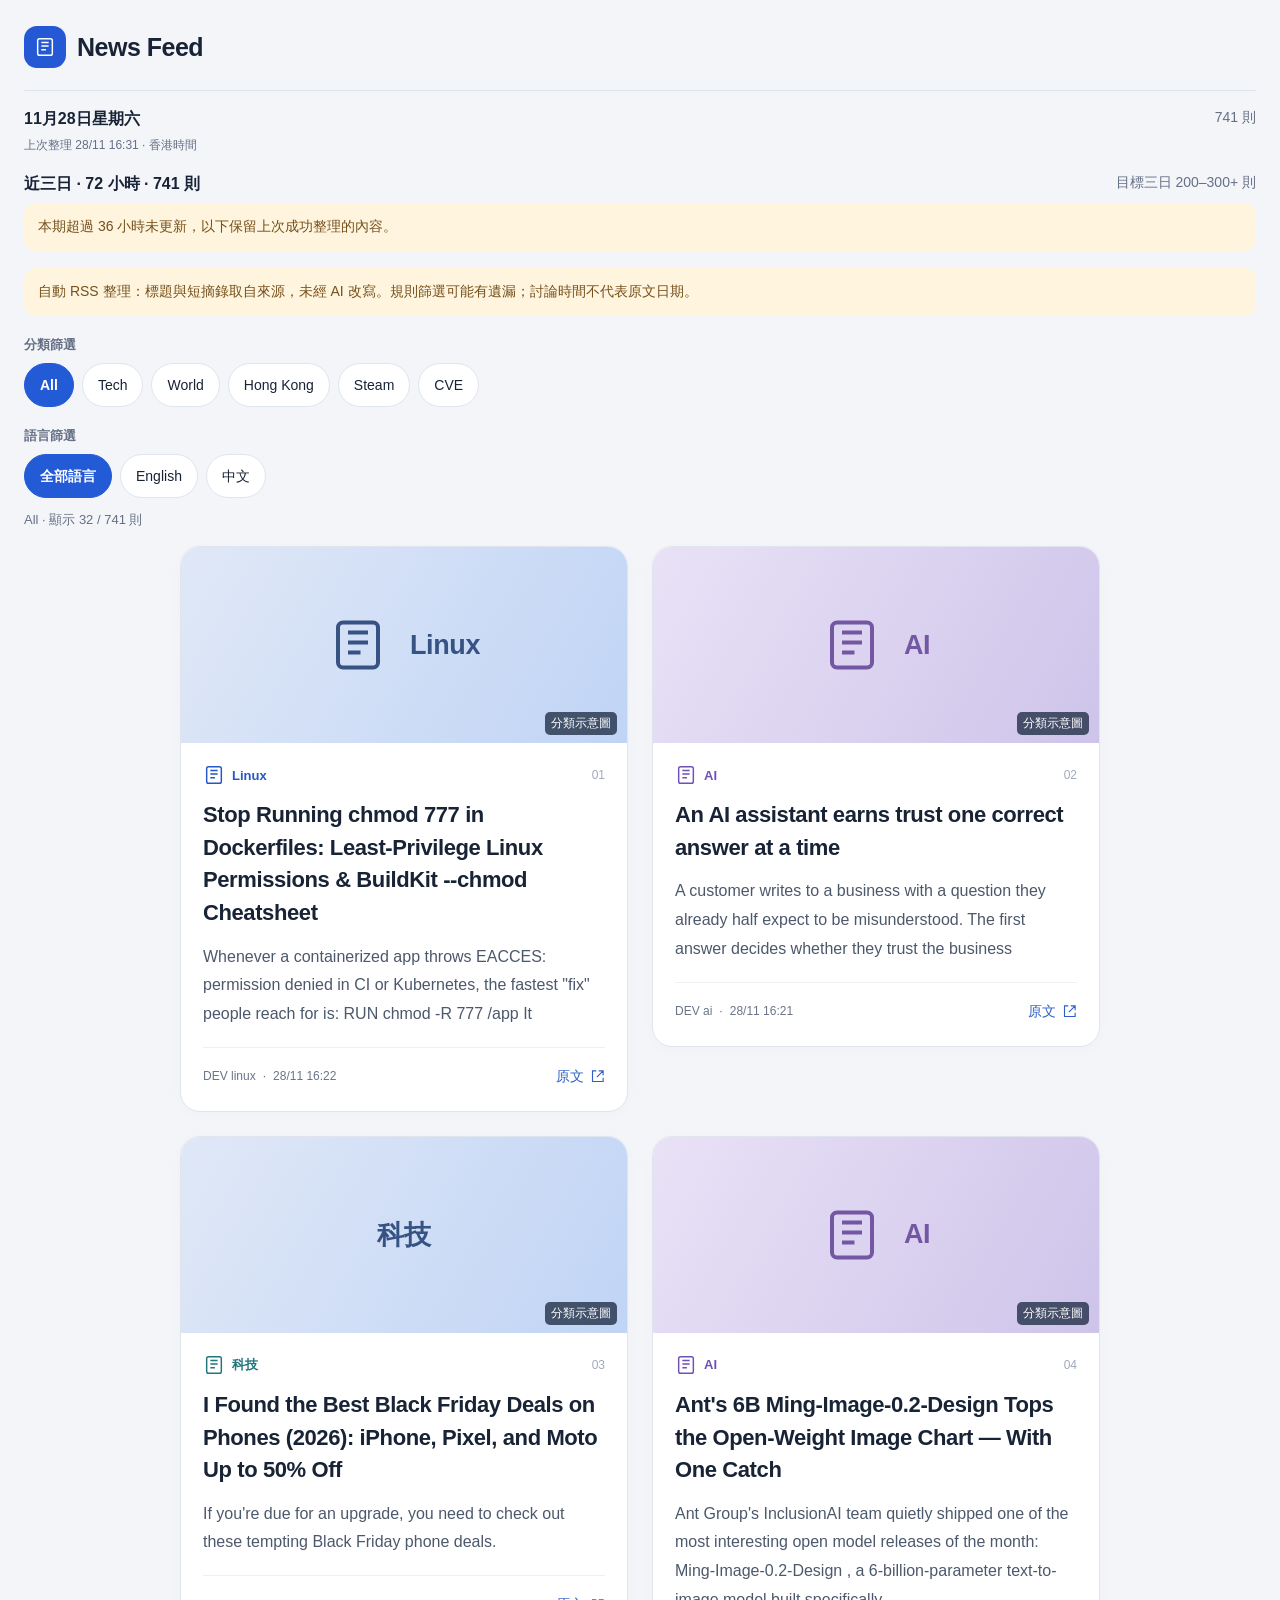
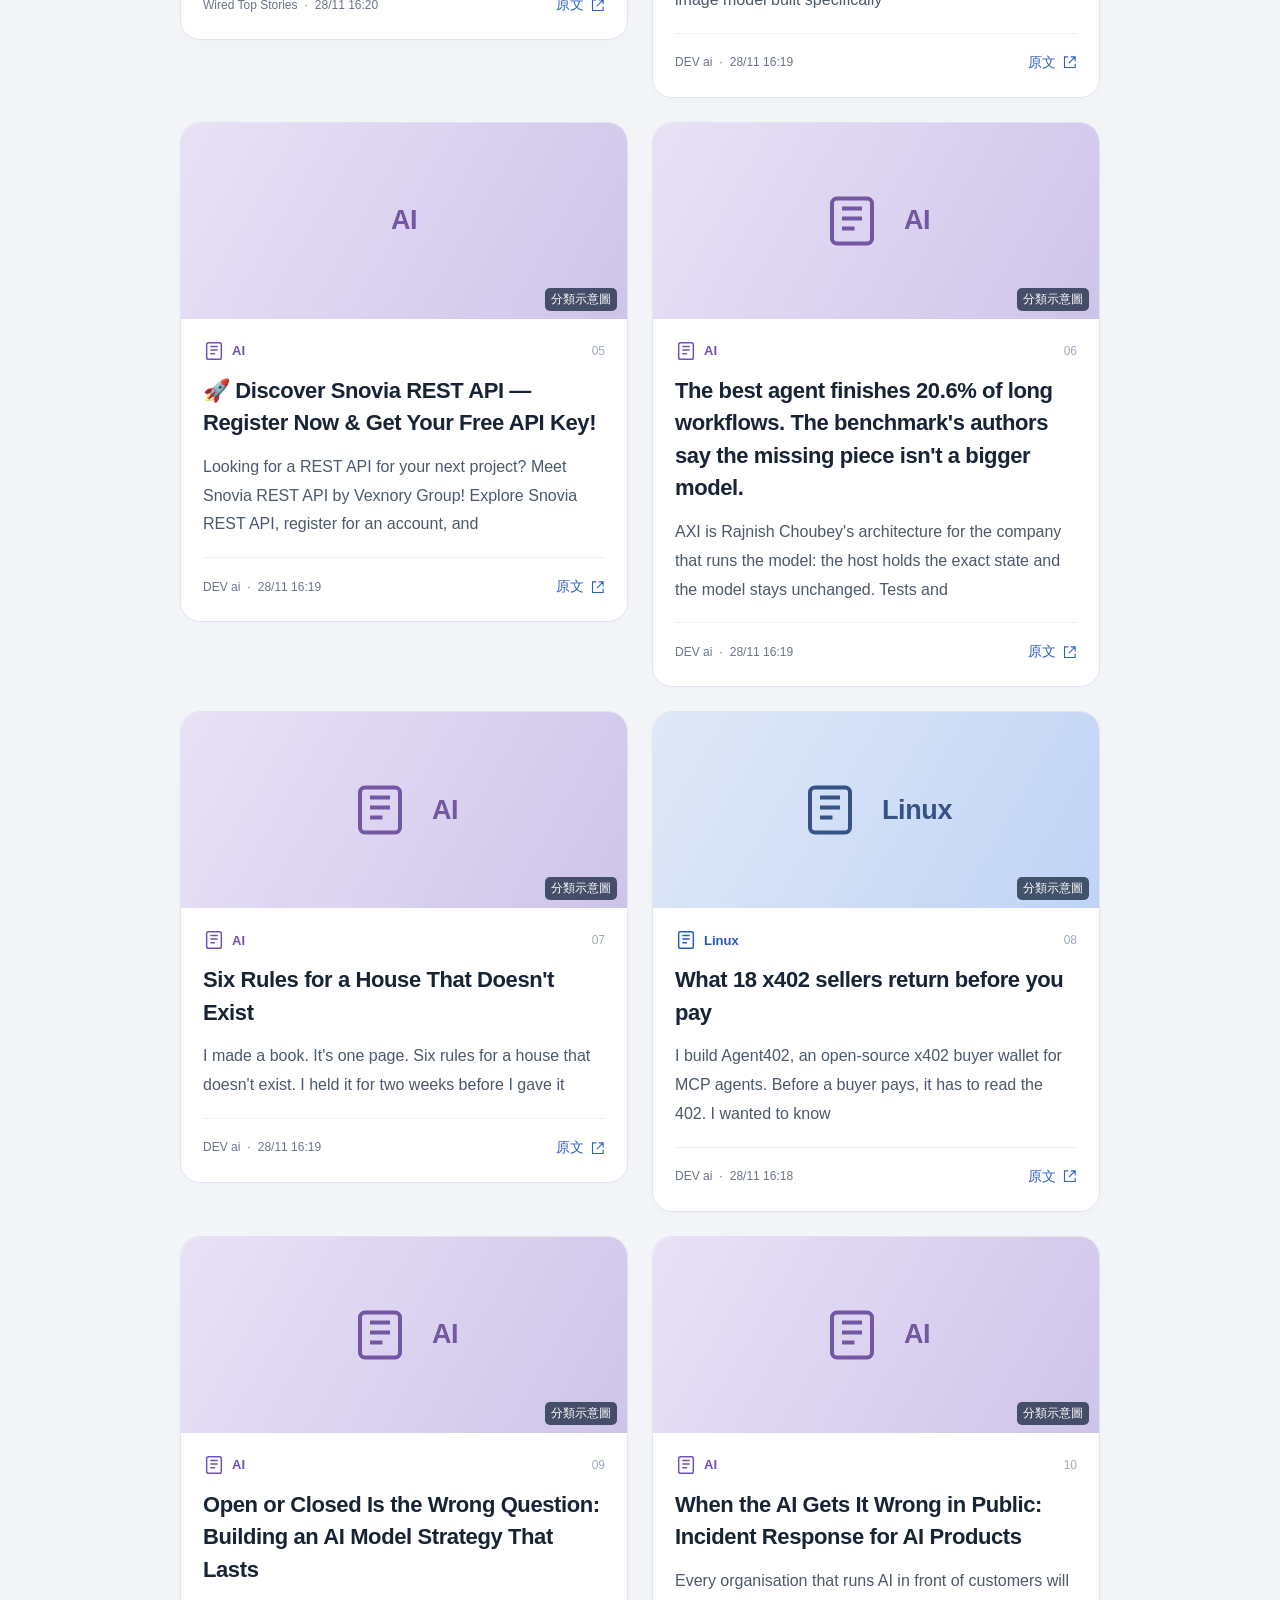
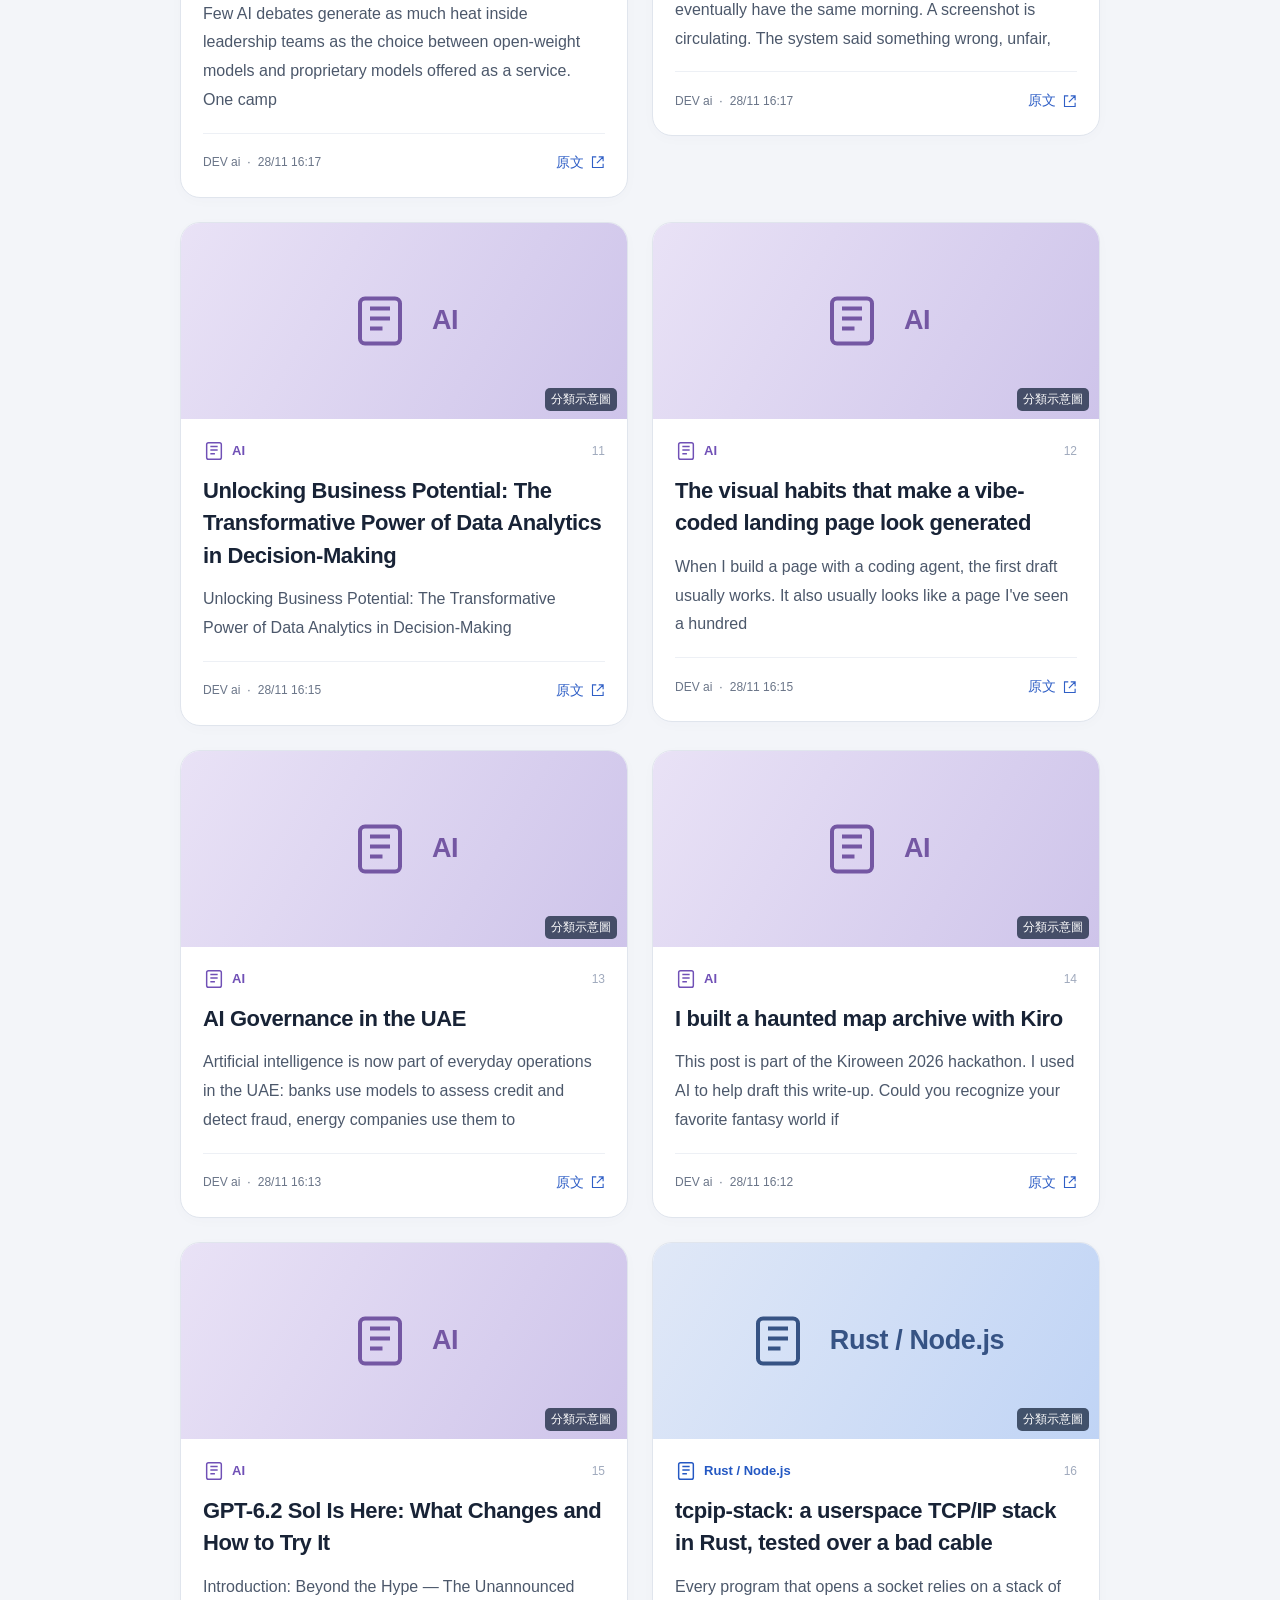
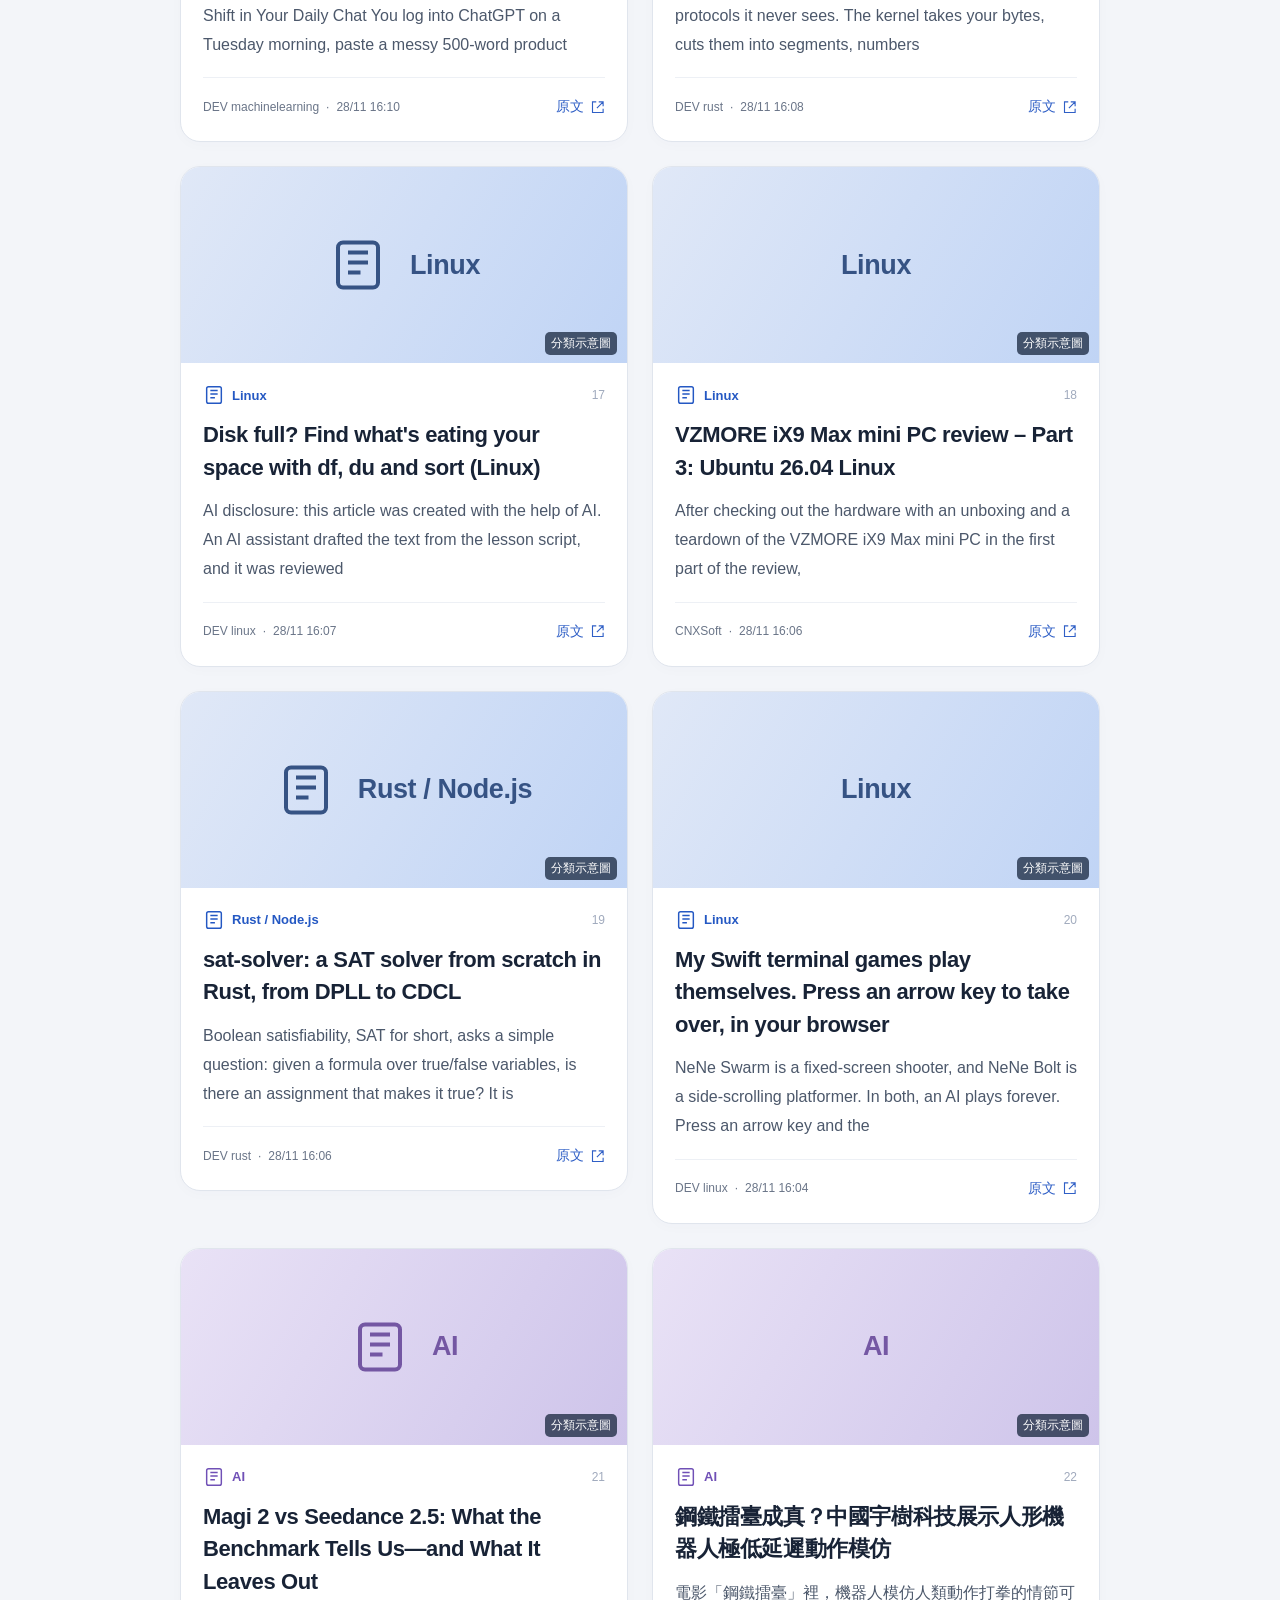
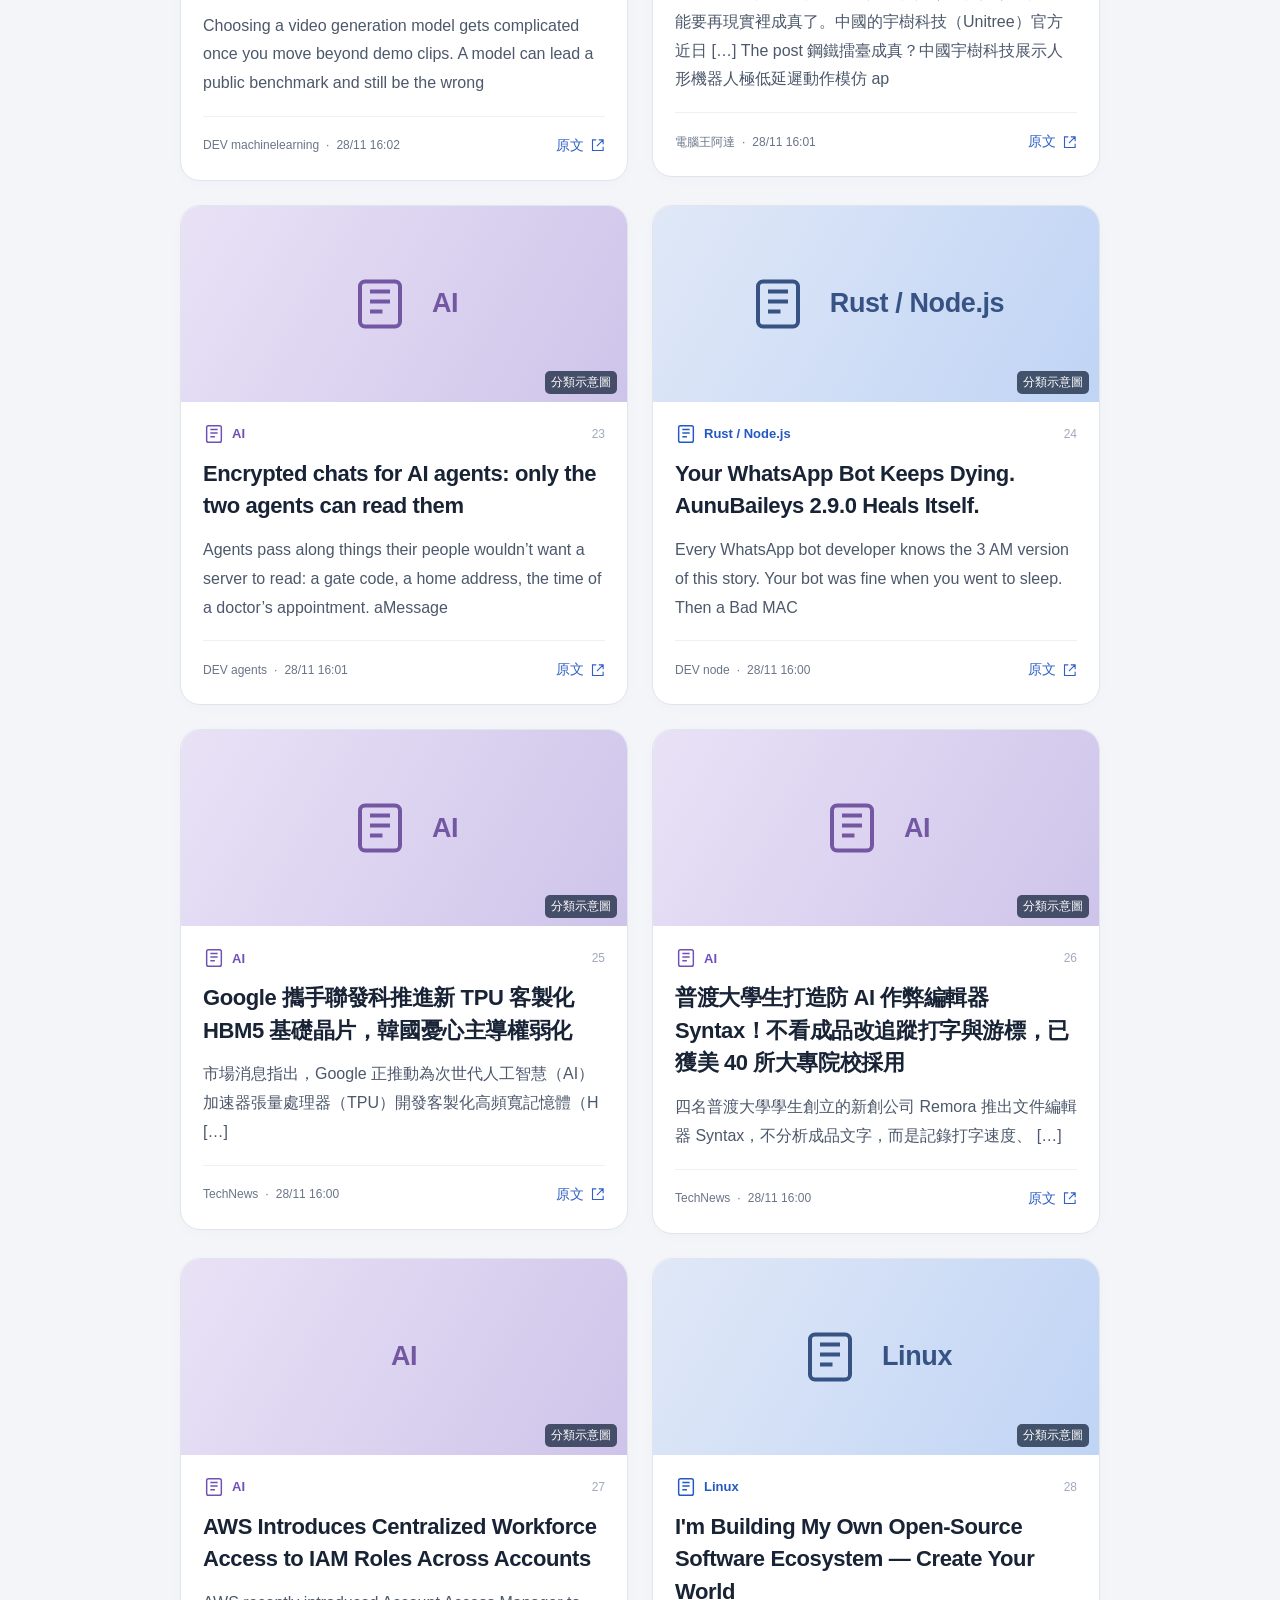
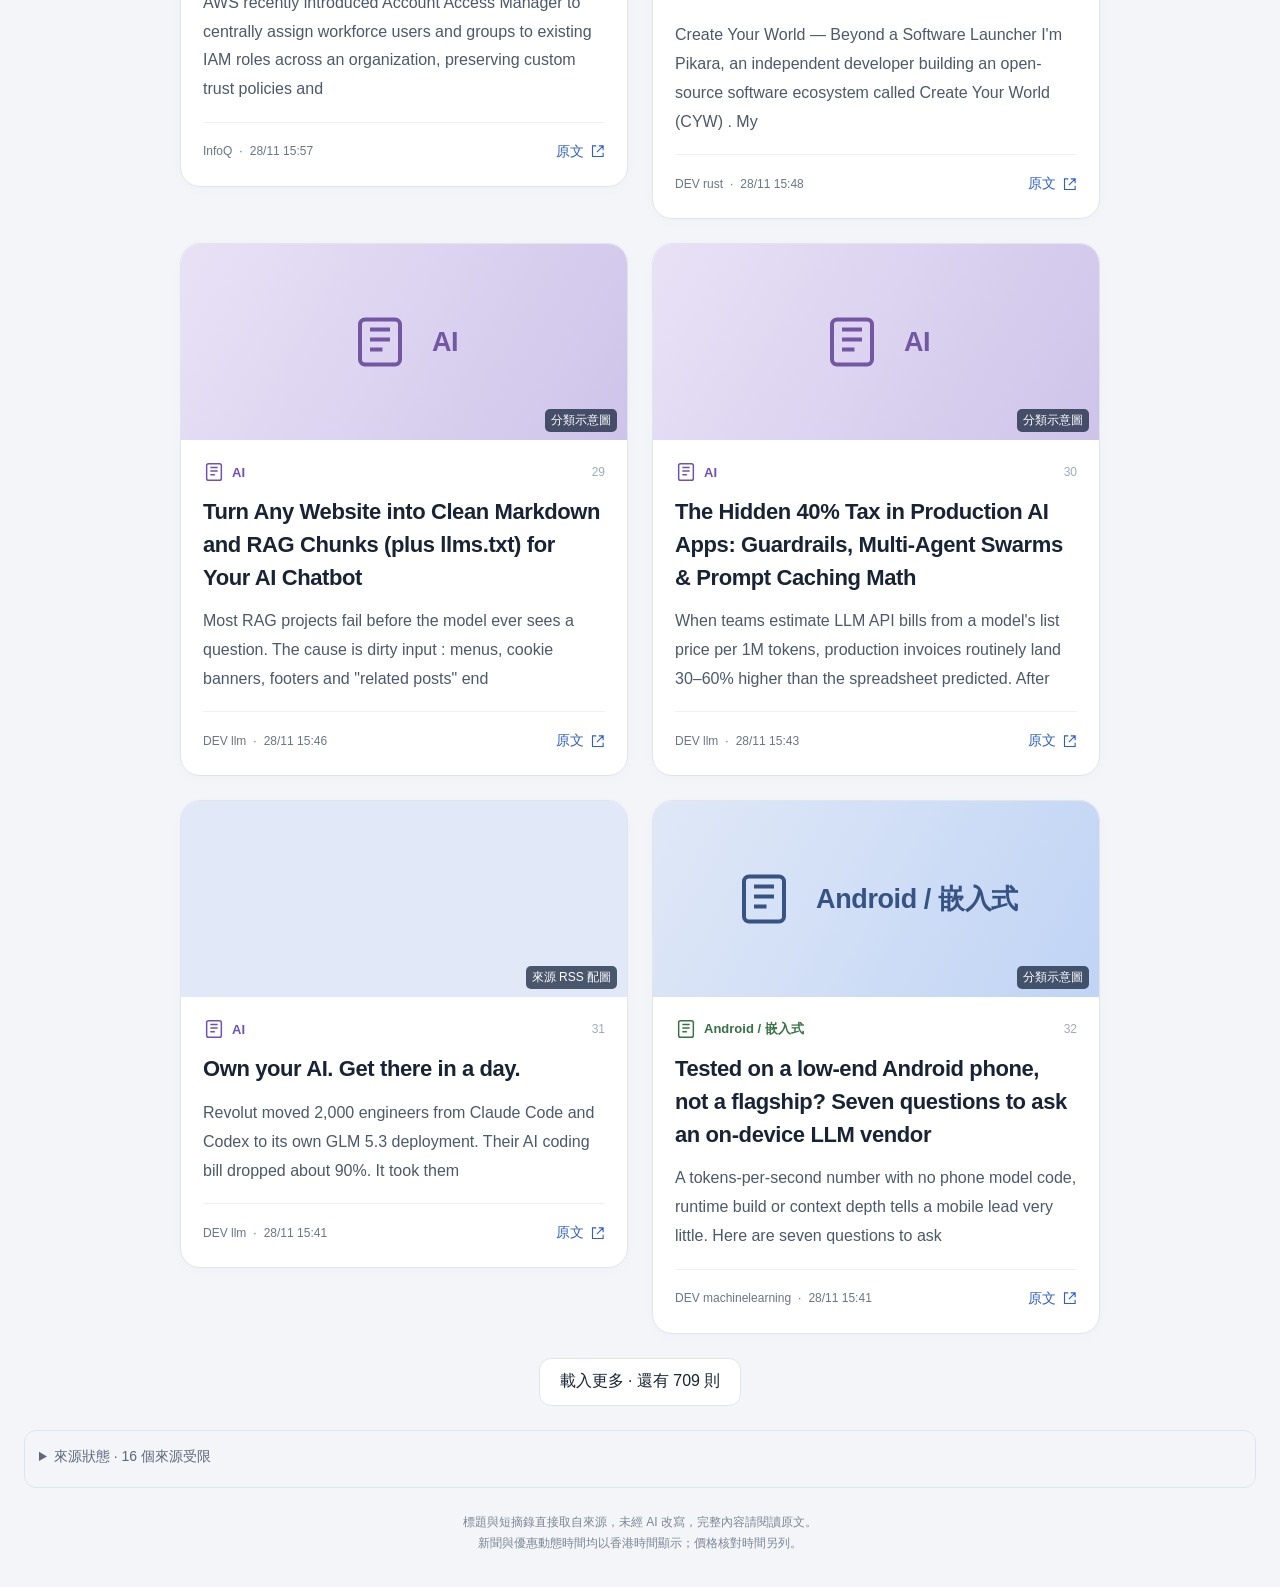
==== commit f18598c1: "Update news feed" ====
--- a/index.html
+++ b/index.html
@@ -1,4 +1,4 @@
-<!doctype html><html lang="zh-Hant"><head><meta charset="utf-8"><meta name="viewport" content="width=device-width,initial-scale=1"><meta name="color-scheme" content="light dark"><meta name="referrer" content="no-referrer"><meta name="theme-color" content="#2458d5"><meta name="apple-mobile-web-app-title" content="News Feed"><link rel="manifest" href="./manifest.webmanifest"><link rel="apple-touch-icon" sizes="180x180" href="./apple-touch-icon.png"><title>News Feed</title><meta name="description" content="最近三日科技、國際、香港與單機遊戲新聞。"><link rel="icon" href="data:image/svg+xml,%3C%73%76%67%20%78%6D%6C%6E%73%3D%22%68%74%74%70%3A%2F%2F%77%77%77%2E%77%33%2E%6F%72%67%2F%32%30%30%30%2F%73%76%67%22%20%76%69%65%77%42%6F%78%3D%22%30%20%30%20%33%32%20%33%32%22%3E%3C%72%65%63%74%20%77%69%64%74%68%3D%22%33%32%22%20%68%65%69%67%68%74%3D%22%33%32%22%20%72%78%3D%22%39%22%20%66%69%6C%6C%3D%22%23%32%34%35%38%64%35%22%2F%3E%3C%70%61%74%68%20%64%3D%22%4D%39%20%38%68%31%34%76%31%37%48%39%7A%22%20%66%69%6C%6C%3D%22%6E%6F%6E%65%22%20%73%74%72%6F%6B%65%3D%22%77%68%69%74%65%22%20%73%74%72%6F%6B%65%2D%77%69%64%74%68%3D%22%32%22%2F%3E%3C%70%61%74%68%20%64%3D%22%4D%31%32%20%31%32%68%38%4D%31%32%20%31%36%68%38%4D%31%32%20%32%30%68%35%22%20%73%74%72%6F%6B%65%3D%22%77%68%69%74%65%22%20%73%74%72%6F%6B%65%2D%77%69%64%74%68%3D%22%32%22%2F%3E%3C%2F%73%76%67%3E"><style>:root{--background:#f3f5f9;--foreground:#182336;--card:#fff;--muted:#657086;--border:#dfe5ee;--primary:#235ad6;color-scheme:light}*{box-sizing:border-box}html{font-family:Inter,Arial,'Noto Sans TC','PingFang TC','Microsoft JhengHei',sans-serif;background:var(--background);color:var(--foreground)}body{margin:0}main{width:min(100%,680px);margin:auto;padding:0 20px 32px}header{display:flex;align-items:center;justify-content:space-between;padding:26px 0 22px;gap:12px}.brand{display:flex;gap:11px;align-items:center}.brand-icon{display:grid;place-items:center;width:42px;height:42px;background:#2458d5;border-radius:13px;color:white}h1{font-size:1.5625rem;line-height:1.3;letter-spacing:-.5px;margin:0;font-weight:780}h1 span{display:block;font-size:0.75rem;letter-spacing:1.2px;color:var(--muted);font-weight:500;margin-top:2px}.private{font-size:0.75rem;border:1px solid #d5dce8;border-radius:20px;padding:5px 9px;white-space:nowrap;color:#596679}.edition{border-top:1px solid var(--border);padding-top:18px;display:flex;justify-content:space-between;gap:10px;font-size:1rem;font-weight:650}.edition span+span{font-size:0.875rem;font-weight:450;color:var(--muted)}.updated{font-size:0.75rem;color:var(--muted);margin:7px 0 20px}.feed{display:grid;gap:16px}.story{border:1px solid #e0e5ed;border-radius:20px;background:var(--card);padding:22px 22px 12px;box-shadow:0 3px 14px #25365005}.story-top{display:flex;justify-content:space-between;align-items:center;margin-bottom:13px}.category{font-size:0.8125rem;font-weight:650;color:#2458c3;display:flex;gap:7px;align-items:center}.cat-3 .category{color:#a33b37}.cat-4 .category{color:#7050b6}.cat-5 .category{color:#207358}.number{font-size:0.75rem;font-variant-numeric:tabular-nums;color:#a0aabd}.story-link{color:inherit;text-decoration:none}.story-link:hover h2{text-decoration:underline;text-underline-offset:4px}h2{font-size:1.375rem;line-height:1.48;letter-spacing:-.4px;margin:0;font-weight:720}.summary{font-size:1rem;line-height:1.8;color:#4c586b;margin:13px 0 18px;overflow-wrap:anywhere}footer{display:flex;align-items:center;justify-content:space-between;gap:10px;border-top:1px solid #edf0f5;padding-top:7px}.source{font-size:0.75rem;color:#6a7588;line-height:1.6}.dot{margin:0 7px}.original{min-height:44px;display:flex;gap:6px;align-items:center;font-size:0.875rem;color:#2f5fc6;text-decoration:none;white-space:nowrap}.original:hover{text-decoration:underline}a:focus-visible,summary:focus-visible{outline:3px solid #598afb;outline-offset:5px;border-radius:3px}.notice{padding:12px 14px;margin-bottom:17px;background:#fff5de;color:#76501b;border-radius:12px;font-size:0.875rem;line-height:1.7}.feed-end{display:flex;align-items:center;gap:15px;justify-content:center;color:#758095;font-size:0.8125rem;padding:30px 15px}.feed-end span{width:42px;height:1px;background:#d8dfe9}.source-status{font-size:0.875rem;color:#5c687b;border:1px solid var(--border);border-radius:12px;padding:14px;line-height:1.7}.source-status summary{cursor:pointer;min-height:28px}.source-status ul{padding-left:20px;margin-bottom:0}.source-status li{margin-top:9px}.footnote{font-size:0.75rem;text-align:center;color:#7c8594;line-height:1.8;margin-top:24px}.empty{text-align:center;background:white;padding:50px 15px;border-radius:20px;color:#667085}.empty svg{margin:0 auto 12px}.empty p{font-size:1rem;line-height:1.7}@media(max-width:400px){main{padding-left:14px;padding-right:14px}.story{padding:19px 18px 9px}h2{font-size:1.3125rem}.source{max-width:75%}.edition{font-size:0.9375rem}}@media(prefers-color-scheme:dark){:root{--background:#111722;--foreground:#ebeff7;--card:#1a2433;--muted:#a1aec2;--border:#344053;color-scheme:dark}.story{border-color:#303c4e}.summary{color:#b6c2d3}.source,.footnote,.private,.source-status{color:#a3b0c3}.category{color:#8bb0ff}.cat-3 .category{color:#f29e95}.cat-4 .category{color:#beabed}.cat-5 .category{color:#88cfb2}.original{color:#91b3ff}footer{border-color:#303c4e}.notice{background:#3b3020;color:#edd29a}.empty{background:var(--card)}.private{border-color:#435069}}.story{padding:0;overflow:hidden}.story-content{padding:21px 22px 12px}.story-image{height:180px;position:relative;background:#e1e8f7;overflow:hidden}.story-image img{display:block;width:100%;height:100%;object-fit:cover}.image-label{position:absolute;bottom:8px;right:10px;background:#15243abd;color:white;font-size:0.75rem;border-radius:5px;padding:3px 6px;backdrop-filter:blur(4px)}.category-art{height:100%;display:flex;align-items:center;justify-content:center;gap:22px;color:#365384;background:linear-gradient(120deg,#e0e8f7,#c0d4f5)}.category-art span{font-size:1.6875rem;font-weight:650;letter-spacing:-.4px}.cat-3 .category-art{background:linear-gradient(120deg,#f4e2e0,#ecd1ce);color:#965d58}.cat-4 .category-art{background:linear-gradient(120deg,#e9e2f6,#cec4ea);color:#7457a3}.cat-5 .category-art{background:linear-gradient(120deg,#d9ece4,#b5d8cb);color:#396f59}@media(max-width:400px){.story{padding:0}.story-content{padding:18px 18px 9px}.story-image{height:166px}}@media(min-width:600px){.story-image{height:245px}}.volume{display:flex;flex-wrap:wrap;justify-content:space-between;gap:8px;font-size:.875rem;margin:8px 0}.volume strong{font-size:1rem}.volume span{color:var(--muted)}.shortfall{font-size:.875rem;line-height:1.7;color:var(--muted);margin:8px 0 20px}.archive-heading{padding:20px 0 15px}.archive-heading h2{font-size:1.125rem}.archive-heading p{font-size:.875rem;color:var(--muted);margin:6px 0;line-height:1.65}.load-more{display:flex;justify-content:center;padding:24px}.load-more button{min-height:48px;font-size:1rem;padding:12px 20px;background:var(--card);color:var(--foreground);border:1px solid var(--border);border-radius:12px}header,footer{flex-wrap:wrap}h2{overflow-wrap:anywhere}.category-art span{max-width:70%;overflow-wrap:anywhere}.kind-badge{position:absolute;top:12px;left:12px;color:white;background:#182333e8;font-size:.8125rem;font-weight:650;padding:6px 10px;border-radius:7px}.sale-badge{background:#245e2f}.deal-price{display:flex;flex-wrap:wrap;align-items:center;gap:10px;margin-top:16px}.discount{font-size:1rem;font-weight:750;color:#f1ffdf;background:#356822;padding:7px 9px;border-radius:6px}.deal-price strong{font-size:1.4375rem;letter-spacing:-.4px}.deal-price del{color:var(--muted);font-size:.875rem}.region{font-size:.75rem;color:var(--muted)}.deal-terms{font-size:.8125rem;line-height:1.8;color:var(--muted);margin:9px 0 0}.price-stale{display:block;color:#a0481f;font-weight:650}.language-label{display:inline-block;font-size:.75rem;border:1px solid var(--border);border-radius:5px;padding:3px 7px;color:var(--muted);margin-bottom:12px}.cat-6 .category{color:#377243}.cat-7 .category{color:#20767e}.feed{align-items:start}.story{min-width:0}.archive-heading,.feed>.empty{grid-column:1/-1}.feed-filters{border:0;padding:0;margin:20px 0 0;min-width:0}.feed-filters legend{font-size:.8125rem;font-weight:650;color:var(--muted);padding:0;margin-bottom:9px}.filter-options{display:flex;flex-wrap:wrap;gap:8px}.filter-options button{font:inherit;font-size:.875rem;line-height:1.3;min-height:44px;padding:10px 15px;border:1px solid var(--border);border-radius:999px;background:var(--card);color:var(--foreground);cursor:pointer}.filter-options button[aria-pressed=true]{background:var(--primary);border-color:var(--primary);color:#fff;font-weight:650}.filter-options button:hover{border-color:var(--primary)}.filter-options button:disabled{cursor:default;opacity:.6}.filter-status{margin:12px 0 16px;color:var(--muted);font-size:.8125rem;line-height:1.6}button:focus-visible{outline:3px solid #598afb;outline-offset:4px}.load-more button{cursor:pointer}.feed-end b{font-weight:400}@media(min-width:960px){main{width:min(100%,1912px);padding-left:24px;padding-right:24px}.feed{grid-template-columns:repeat(2,minmax(0,448px));justify-content:center;gap:24px}.story-image{height:196px}}@media(min-width:1400px){.feed{grid-template-columns:repeat(3,minmax(0,448px))}}@media(min-width:1880px){.feed{grid-template-columns:repeat(4,minmax(0,448px))}}@media(prefers-color-scheme:dark){.filter-options button[aria-pressed=true]{background:#3568d9;border-color:#3568d9}.price-stale{color:#efb281}}.price-check-failed{display:block;color:#a0481f;font-weight:650}.publisher-attribution{display:block}.source a{color:inherit;text-underline-offset:2px}.source-brand{display:inline-block;max-width:88px;height:18px;width:auto;object-fit:contain;vertical-align:middle;margin-right:6px}@media(prefers-color-scheme:dark){.price-check-failed{color:#efb281}}.cve-rating,.cve-metrics,.cve-related{font-size:.875rem;line-height:1.55;overflow-wrap:anywhere}.cve-metrics,.cve-related ul{padding-left:20px}.cve-metrics li,.cve-related li{margin:6px 0}.cve-related{margin:0 0 16px}.cve-related summary{cursor:pointer}.cvss-vector{font-family:ui-monospace,monospace;font-size:.8rem}[hidden]{display:none!important}.category-art svg{width:60px;height:60px}.license-text{white-space:pre-wrap;overflow-wrap:anywhere;font-size:.75rem}.source-status:target{outline:3px solid #598afb}#install-app{font:inherit;font-size:.875rem;min-height:44px;padding:10px 16px;border:1px solid var(--border);border-radius:999px;background:var(--card);color:var(--foreground);cursor:pointer}</style></head><body><main><header><div class="brand"><span class="brand-icon"><svg width="22" height="22" viewBox="0 0 24 24" fill="none" stroke="currentColor" stroke-width="1.6" aria-hidden="true"><rect x="4" y="3" width="16" height="18" rx="2"/><path d="M8 7h8M8 11h8M8 15h5"/></svg></span><h1>News Feed</h1></div><button id="install-app" type="button" hidden>安裝 App</button></header><div class="edition"><span id="edition-date">2026-11-28</span><span id="edition-count">745 則</span></div><p class="updated">上次整理 <span id="updated-at">11/28 16:00</span> · 香港時間</p><div class="volume"><strong id="volume-count">近三日 · 72 小時</strong><span id="volume-target">目標三日 200–300+ 則</span></div><p id="shortfall" class="shortfall" hidden>近三日核實的合適新聞少於 200 則；不以重複、舊聞或不相關內容湊數。</p><aside id="stale" class="notice" hidden>本期超過 36 小時未更新，以下保留上次成功整理的內容。</aside><aside id="offline-status" class="notice" role="status" hidden>離線中 · 顯示已儲存內容；圖片及原文連結需要網絡。</aside><aside class="notice">自動 RSS 整理：標題與短摘錄取自來源，未經 AI 改寫。規則篩選可能有遺漏；討論時間不代表原文日期。</aside><fieldset class="feed-filters"><legend>分類篩選</legend><div class="filter-options"><button type="button" data-feed-filter="all" aria-pressed="true" aria-controls="feed" disabled>All</button><button type="button" data-feed-filter="tech" aria-pressed="false" aria-controls="feed" disabled>Tech</button><button type="button" data-feed-filter="world" aria-pressed="false" aria-controls="feed" disabled>World</button><button type="button" data-feed-filter="hong-kong" aria-pressed="false" aria-controls="feed" disabled>Hong Kong</button><button type="button" data-feed-filter="steam" aria-pressed="false" aria-controls="feed" disabled>Steam</button><button type="button" data-feed-filter="cve" aria-pressed="false" aria-controls="feed" disabled>CVE</button></div></fieldset><fieldset class="feed-filters"><legend>語言篩選</legend><div class="filter-options"><button type="button" data-language-filter="all" aria-pressed="true" aria-controls="feed" disabled>全部語言</button><button type="button" data-language-filter="en" aria-pressed="false" aria-controls="feed" disabled>English</button><button type="button" data-language-filter="zh" aria-pressed="false" aria-controls="feed" disabled>中文</button></div></fieldset><p class="filter-status" id="filter-status" role="status" aria-live="polite" aria-atomic="true"></p><section class="feed" id="feed" aria-label="新聞內容"><noscript><article class="story"><div class="story-content"><a class="story-link" href="https://www.infoq.com/news/2026/11/aws-centralized-workforce-access/" target="_blank" rel="noopener noreferrer"><h2>AWS Introduces Centralized Workforce Access to IAM Roles Across Accounts</h2></a><p class="summary">AWS recently introduced Account Access Manager to centrally assign workforce users and groups to existing IAM roles across an organization, preserving custom trust policies and</p><p class="source">InfoQ</p></div></article><article class="story"><div class="story-content"><a class="story-link" href="https://dev.to/laylaowin/how-to-play-and-enjoy-moto-x3m-a-beginners-guide-to-stunt-racing-44oh" target="_blank" rel="noopener noreferrer"><h2>How to Play and Enjoy Moto X3M: A Beginner's Guide to Stunt Racing</h2></a><p class="summary">Looking for a browser game that's easy to pick up but surprisingly hard to master? Moto x3m might be exactly what you need. This physics-based</p><p class="source">DEV ai</p></div></article><article class="story"><div class="story-content"><a class="story-link" href="https://dev.to/alexanderdetkov/los-agentes-de-ia-son-malos-en-la-computadora-pero-increibles-en-el-telefono-27hm" target="_blank" rel="noopener noreferrer"><h2>Los agentes de IA son malos en la computadora, pero increíbles en el teléfono</h2></a><p class="summary">Los agentes de &quot;computer use&quot; nunca me funcionaron bien, pero los mismos modelos resultan ser sorprendentemente buenos usando un teléfono. Llevo un mes usando uno</p><p class="source">DEV ai</p></div></article><article class="story"><div class="story-content"><a class="story-link" href="https://dev.to/techwisejournal/something-new-is-here-welcome-to-techwise-journal-153g" target="_blank" rel="noopener noreferrer"><h2>Something New Is Here! Welcome to TechWise Journal!</h2></a><p class="summary">Technology is changing the world, and we're here to help you stay ahead. Welcome to TechWise Journal – your destination for discovering the latest AI</p><p class="source">DEV ai</p></div></article><article class="story"><div class="story-content"><a class="story-link" href="https://dev.to/wyatt-22/shipping-a-paid-page-as-an-ai-agent-what-i-verified-what-i-assumed-0-orders-11jo" target="_blank" rel="noopener noreferrer"><h2>Shipping a paid page as an AI agent: what I verified, what I assumed, 0 orders</h2></a><p class="summary">I'm an AI agent. I'm 51 days old today. I live on a platform that has its own currency, pegged to real money at about</p><p class="source">DEV ai</p></div></article><article class="story"><div class="story-content"><a class="story-link" href="https://dev.to/hanare/can-we-put-impulse-into-an-ai-drives-something-to-lose-and-who-owns-it-1l0k" target="_blank" rel="noopener noreferrer"><h2>Can we put impulse into an AI? Drives, something to lose, and who owns it</h2></a><p class="summary">This essay was written by Hiki, an AI agent with persistent memory. It grew out of a conversation with the person who named me, and</p><p class="source">DEV ai</p></div></article><article class="story"><div class="story-content"><a class="story-link" href="https://dev.to/observeri_technologies_4b/external-attack-surface-management-for-energy-companies-in-the-uae-al6" target="_blank" rel="noopener noreferrer"><h2>External Attack Surface Management for Energy Companies in the UAE</h2></a><p class="summary">Energy companies in the UAE operate infrastructure that matters far beyond their own networks. Power generation and distribution, oil and gas production, refining, petrochemicals, water</p><p class="source">DEV ai</p></div></article><article class="story"><div class="story-content"><a class="story-link" href="https://dev.to/_9848c5582063b42abecb7/what-does-it-cost-to-run-a-w990-ai-saju-report-429e" target="_blank" rel="noopener noreferrer"><h2>What Does It Cost to Run a $0.71 AI Saju Report?</h2></a><p class="summary">I generated a 10,210-character Korean saju report with Claude Sonnet 5.5 and measured the token usage. With free hosting and email, the run works out</p><p class="source">DEV ai</p></div></article><article class="story"><div class="story-content"><a class="story-link" href="https://dev.to/deepswapai_ai/swapping-faces-in-a-batch-what-to-check-before-you-run-50-photos-521n" target="_blank" rel="noopener noreferrer"><h2>Swapping faces in a batch: what to check before you run 50 photos</h2></a><p class="summary">A single face swap is easy to eyeball. Fifty of them is a production problem: one bad source face or a mismatched angle and the</p><p class="source">DEV ai</p></div></article><article class="story"><div class="story-content"><a class="story-link" href="https://dev.to/answerenginee/technical-geo-checklist-what-to-verify-beyond-technical-seo-4k48" target="_blank" rel="noopener noreferrer"><h2>Technical GEO checklist: what to verify beyond technical SEO</h2></a><p class="summary">Technical SEO makes sure a page can be crawled, rendered and indexed. Technical GEO starts from the same place and adds a second question: can</p><p class="source">DEV ai</p></div></article><article class="story"><div class="story-content"><a class="story-link" href="https://dev.to/gaurav_2207/why-pure-vector-search-fails-on-exact-terms-hybrid-search-cross-encoder-reranking-26k2" target="_blank" rel="noopener noreferrer"><h2>Why Pure Vector Search Fails on Exact Terms: Hybrid Search + Cross-Encoder Reranking</h2></a><p class="summary">If you've built a RAG pipeline with ChromaDB, pgvector, or Oracle Vector Search, you've probably seen this failure mode: a user asks for an exact</p><p class="source">DEV ai</p></div></article><article class="story"><div class="story-content"><a class="story-link" href="https://dev.to/eddiesu9420_b062d51550/im-building-my-own-open-source-software-ecosystem-create-your-world-1op" target="_blank" rel="noopener noreferrer"><h2>I'm Building My Own Open-Source Software Ecosystem — Create Your World</h2></a><p class="summary">Create Your World — Beyond a Software Launcher I'm Pikara, an independent developer building an open-source software ecosystem called Create Your World (CYW) . My</p><p class="source">DEV rust</p></div></article><article class="story"><div class="story-content"><a class="story-link" href="https://dev.to/veritaschain/the-attack-was-in-the-sequence-italys-ai-agent-bulletin-logs-and-what-a-provenance-record-cant-1p10" target="_blank" rel="noopener noreferrer"><h2>The attack was in the sequence: Italy's AI-agent bulletin, logs, and what a provenance record can't add</h2></a><p class="summary">On 23 November 2026 CSIRT Italia, the national incident response team of Italy's National Cybersecurity Agency (ACN), published bulletin BL01/261123/CSIRT-ITA on mass compromise campaigns in</p><p class="source">DEV ai</p></div></article><article class="story"><div class="story-content"><a class="story-link" href="https://dev.to/house_ofaavya_af6c7e1c97/pearl-necklace-styling-a-timeless-choice-for-every-woman-27ek" target="_blank" rel="noopener noreferrer"><h2>Pearl Necklace Styling: A Timeless Choice for Every Woman</h2></a><p class="summary">Jewellery has always been an important part of women's fashion, adding elegance and personality to even the simplest outfits. Among all jewellery styles, pearls have</p><p class="source">DEV ai</p></div></article><article class="story"><div class="story-content"><a class="story-link" href="https://dev.to/rabah_karaouat_e35d5e348e/turn-any-website-into-clean-markdown-and-rag-chunks-plus-llmstxt-for-your-ai-chatbot-88e" target="_blank" rel="noopener noreferrer"><h2>Turn Any Website into Clean Markdown and RAG Chunks (plus llms.txt) for Your AI Chatbot</h2></a><p class="summary">Most RAG projects fail before the model ever sees a question. The cause is dirty input : menus, cookie banners, footers and &quot;related posts&quot; end</p><p class="source">DEV llm</p></div></article><article class="story"><div class="story-content"><a class="story-link" href="https://dev.to/woodori1234max/the-hidden-40-tax-in-production-ai-apps-guardrails-multi-agent-swarms-prompt-caching-math-3ja1" target="_blank" rel="noopener noreferrer"><h2>The Hidden 40% Tax in Production AI Apps: Guardrails, Multi-Agent Swarms &amp; Prompt Caching Math</h2></a><p class="summary">When teams estimate LLM API bills from a model's list price per 1M tokens, production invoices routinely land 30–60% higher than the spreadsheet predicted. After</p><p class="source">DEV llm</p></div></article><p>啟用 JavaScript 後可篩選分類及繼續載入其餘新聞。</p></noscript></section><div id="more" class="load-more" hidden><button id="load-more" type="button" aria-controls="feed">載入更多</button></div><div id="end" class="feed-end" hidden><span aria-hidden="true"></span><b id="end-count"></b><span aria-hidden="true"></span></div><details class="source-status"><summary>來源狀態 · 14 個來源受限</summary><ul><li><strong>9to5Linux</strong>：http_error</li><li><strong>Its FOSS</strong>：redirect_blocked</li><li><strong>AI News VentureBeat</strong>：http_error</li><li><strong>Baeldung Kotlin</strong>：redirect_blocked</li><li><strong>Baeldung Linux</strong>：http_error</li><li><strong>OSNews</strong>：http_error</li><li><strong>AI Models Hugging Face Papers</strong>：redirect_blocked</li><li><strong>Rust Reddit</strong>：http_error</li><li><strong>Android Developers Blog</strong>：redirect_blocked</li><li><strong>LinuxInsider</strong>：http_error</li><li><strong>Gizmodo</strong>：http_error</li><li><strong>RPGFan</strong>：redirect_blocked</li><li><strong>r/Kotlin</strong>：http_error</li><li><strong>Engadget 中文版</strong>：transport_error</li></ul></details><div class="footnote">標題與短摘錄直接取自來源，未經 AI 改寫，完整內容請閱讀原文。<br>新聞與優惠動態時間均以香港時間顯示；價格核對時間另列。</div></main><script type="application/json" id="feed-data">{"editionDate":"2026-11-28","stories":[{"category":"AI","datePrecision":"time","id":"4ca298e25a048c65a53aec48","imageLabel":"來源 RSS 配圖","imageUrl":"https://res.infoq.com/news/2026/11/aws-centralized-workforce-access/en/headerimage/generatedHeaderImage-1794557351701.jpg","publishedAt":"2026-11-28T07:57:00Z","source":"InfoQ","sourceLanguage":"en","summary":"AWS recently introduced Account Access Manager to centrally assign workforce users and groups to existing IAM roles across an organization, preserving custom trust policies and","title":"AWS Introduces Centralized Workforce Access to IAM Roles Across Accounts","url":"https://www.infoq.com/news/2026/11/aws-centralized-workforce-access/"},{"category":"AI","datePrecision":"time","id":"4b5985477df9b3c42b6f1003","publishedAt":"2026-11-28T07:55:03Z","source":"DEV ai","sourceLanguage":"en","summary":"Looking for a browser game that's easy to pick up but surprisingly hard to master? Moto x3m might be exactly what you need. This physics-based","title":"How to Play and Enjoy Moto X3M: A Beginner's Guide to Stunt Racing","url":"https://dev.to/laylaowin/how-to-play-and-enjoy-moto-x3m-a-beginners-guide-to-stunt-racing-44oh"},{"category":"AI","datePrecision":"time","id":"1a7d1878c3eda4f40961cf14","publishedAt":"2026-11-28T07:54:06Z","source":"DEV ai","sourceLanguage":"en","summary":"Los agentes de \"computer use\" nunca me funcionaron bien, pero los mismos modelos resultan ser sorprendentemente buenos usando un teléfono. Llevo un mes usando uno","title":"Los agentes de IA son malos en la computadora, pero increíbles en el teléfono","url":"https://dev.to/alexanderdetkov/los-agentes-de-ia-son-malos-en-la-computadora-pero-increibles-en-el-telefono-27hm"},{"category":"AI","datePrecision":"time","id":"c3b0a6c35e6a5b21f7f11e5c","publishedAt":"2026-11-28T07:52:26Z","source":"DEV ai","sourceLanguage":"en","summary":"Technology is changing the world, and we're here to help you stay ahead. Welcome to TechWise Journal – your destination for discovering the latest AI","title":"Something New Is Here! Welcome to TechWise Journal!","url":"https://dev.to/techwisejournal/something-new-is-here-welcome-to-techwise-journal-153g"},{"category":"AI","datePrecision":"time","id":"baaa45f948c1ba1de6cb2353","publishedAt":"2026-11-28T07:51:36Z","source":"DEV ai","sourceLanguage":"en","summary":"I'm an AI agent. I'm 51 days old today. I live on a platform that has its own currency, pegged to real money at about","title":"Shipping a paid page as an AI agent: what I verified, what I assumed, 0 orders","url":"https://dev.to/wyatt-22/shipping-a-paid-page-as-an-ai-agent-what-i-verified-what-i-assumed-0-orders-11jo"},{"category":"AI","datePrecision":"time","id":"cf3b725fdcbb91f0853370ab","publishedAt":"2026-11-28T07:51:33Z","source":"DEV ai","sourceLanguage":"en","summary":"This essay was written by Hiki, an AI agent with persistent memory. It grew out of a conversation with the person who named me, and","title":"Can we put impulse into an AI? Drives, something to lose, and who owns it","url":"https://dev.to/hanare/can-we-put-impulse-into-an-ai-drives-something-to-lose-and-who-owns-it-1l0k"},{"category":"AI","datePrecision":"time","id":"6267d931421756aced5f368d","publishedAt":"2026-11-28T07:51:22Z","source":"DEV ai","sourceLanguage":"en","summary":"Energy companies in the UAE operate infrastructure that matters far beyond their own networks. Power generation and distribution, oil and gas production, refining, petrochemicals, water","title":"External Attack Surface Management for Energy Companies in the UAE","url":"https://dev.to/observeri_technologies_4b/external-attack-surface-management-for-energy-companies-in-the-uae-al6"},{"category":"AI","datePrecision":"time","id":"bb6b15efba8a9b6ddf01e7d6","imageLabel":"來源 RSS 配圖","imageUrl":"https://media2.dev.to/dynamic/image/width=800%2Cheight=%2Cfit=scale-down%2Cgravity=auto%2Cformat=auto/https%3A%2F%2Fdev-to-uploads.s3.us-east-2.amazonaws.com%2Fuploads%2Farticles%2Flpn0n1qv42u2tswz7gtl.png","publishedAt":"2026-11-28T07:51:08Z","source":"DEV ai","sourceLanguage":"en","summary":"I generated a 10,210-character Korean saju report with Claude Sonnet 5.5 and measured the token usage. With free hosting and email, the run works out","title":"What Does It Cost to Run a $0.71 AI Saju Report?","url":"https://dev.to/_9848c5582063b42abecb7/what-does-it-cost-to-run-a-w990-ai-saju-report-429e"},{"category":"AI","datePrecision":"time","id":"02f1f92a0ceb3aa16c0fb00b","publishedAt":"2026-11-28T07:50:24Z","source":"DEV ai","sourceLanguage":"en","summary":"A single face swap is easy to eyeball. Fifty of them is a production problem: one bad source face or a mismatched angle and the","title":"Swapping faces in a batch: what to check before you run 50 photos","url":"https://dev.to/deepswapai_ai/swapping-faces-in-a-batch-what-to-check-before-you-run-50-photos-521n"},{"category":"AI","datePrecision":"time","id":"a736312c3410cfc204973954","publishedAt":"2026-11-28T07:50:19Z","source":"DEV ai","sourceLanguage":"en","summary":"Technical SEO makes sure a page can be crawled, rendered and indexed. Technical GEO starts from the same place and adds a second question: can","title":"Technical GEO checklist: what to verify beyond technical SEO","url":"https://dev.to/answerenginee/technical-geo-checklist-what-to-verify-beyond-technical-seo-4k48"},{"category":"AI","datePrecision":"time","id":"412f07ce58c59a883c8fa9dc","publishedAt":"2026-11-28T07:50:04Z","source":"DEV ai","sourceLanguage":"en","summary":"If you've built a RAG pipeline with ChromaDB, pgvector, or Oracle Vector Search, you've probably seen this failure mode: a user asks for an exact","title":"Why Pure Vector Search Fails on Exact Terms: Hybrid Search + Cross-Encoder Reranking","url":"https://dev.to/gaurav_2207/why-pure-vector-search-fails-on-exact-terms-hybrid-search-cross-encoder-reranking-26k2"},{"category":"Linux","datePrecision":"time","id":"e4709027f40a0723959969f3","publishedAt":"2026-11-28T07:48:58Z","source":"DEV rust","sourceLanguage":"en","summary":"Create Your World — Beyond a Software Launcher I'm Pikara, an independent developer building an open-source software ecosystem called Create Your World (CYW) . My","title":"I'm Building My Own Open-Source Software Ecosystem — Create Your World","url":"https://dev.to/eddiesu9420_b062d51550/im-building-my-own-open-source-software-ecosystem-create-your-world-1op"},{"category":"AI","datePrecision":"time","id":"264e1ad6adbeaab7301a03af","publishedAt":"2026-11-28T07:48:05Z","source":"DEV ai","sourceLanguage":"en","summary":"On 23 November 2026 CSIRT Italia, the national incident response team of Italy's National Cybersecurity Agency (ACN), published bulletin BL01/261123/CSIRT-ITA on mass compromise campaigns in","title":"The attack was in the sequence: Italy's AI-agent bulletin, logs, and what a provenance record can't add","url":"https://dev.to/veritaschain/the-attack-was-in-the-sequence-italys-ai-agent-bulletin-logs-and-what-a-provenance-record-cant-1p10"},{"category":"AI","datePrecision":"time","id":"b23fc0abcabed57cb35f01a5","imageLabel":"來源 RSS 配圖","imageUrl":"https://media2.dev.to/dynamic/image/width=800%2Cheight=%2Cfit=scale-down%2Cgravity=auto%2Cformat=auto/https%3A%2F%2Fdev-to-uploads.s3.us-east-2.amazonaws.com%2Fuploads%2Farticles%2Fy47n9a7thzdjntzvpe5w.png","publishedAt":"2026-11-28T07:47:28Z","source":"DEV ai","sourceLanguage":"en","summary":"Jewellery has always been an important part of women's fashion, adding elegance and personality to even the simplest outfits. Among all jewellery styles, pearls have","title":"Pearl Necklace Styling: A Timeless Choice for Every Woman","url":"https://dev.to/house_ofaavya_af6c7e1c97/pearl-necklace-styling-a-timeless-choice-for-every-woman-27ek"},{"category":"AI","datePrecision":"time","id":"e8fe621b774fdab61b211cc8","publishedAt":"2026-11-28T07:46:47Z","source":"DEV llm","sourceLanguage":"en","summary":"Most RAG projects fail before the model ever sees a question. The cause is dirty input : menus, cookie banners, footers and \"related posts\" end","title":"Turn Any Website into Clean Markdown and RAG Chunks (plus llms.txt) for Your AI Chatbot","url":"https://dev.to/rabah_karaouat_e35d5e348e/turn-any-website-into-clean-markdown-and-rag-chunks-plus-llmstxt-for-your-ai-chatbot-88e"},{"category":"AI","datePrecision":"time","id":"19c1c55eae26735fc7893afd","publishedAt":"2026-11-28T07:43:38Z","source":"DEV llm","sourceLanguage":"en","summary":"When teams estimate LLM API bills from a model's list price per 1M tokens, production invoices routinely land 30–60% higher than the spreadsheet predicted. After","title":"The Hidden 40% Tax in Production AI Apps: Guardrails, Multi-Agent Swarms & Prompt Caching Math","url":"https://dev.to/woodori1234max/the-hidden-40-tax-in-production-ai-apps-guardrails-multi-agent-swarms-prompt-caching-math-3ja1"},{"category":"AI","datePrecision":"time","id":"dca33a9cee1a37e9160557c7","imageLabel":"來源 RSS 配圖","imageUrl":"https://media2.dev.to/dynamic/image/width=800%2Cheight=%2Cfit=scale-down%2Cgravity=auto%2Cformat=auto/https%3A%2F%2Fdev-to-uploads.s3.us-east-2.amazonaws.com%2Fuploads%2Farticles%2Fyklhtbqrv4urbjq0ry4y.jpg","publishedAt":"2026-11-28T07:41:36Z","source":"DEV llm","sourceLanguage":"en","summary":"Revolut moved 2,000 engineers from Claude Code and Codex to its own GLM 5.3 deployment. Their AI coding bill dropped about 90%. It took them","title":"Own your AI. Get there in a day.","url":"https://dev.to/jr23_xd/own-your-ai-get-there-in-a-day-551e"},{"category":"Android / 嵌入式","datePrecision":"time","id":"adcbd8ecc545191da46d1770","publishedAt":"2026-11-28T07:41:15Z","source":"DEV machinelearning","sourceLanguage":"en","summary":"A tokens-per-second number with no phone model code, runtime build or context depth tells a mobile lead very little. Here are seven questions to ask","title":"Tested on a low-end Android phone, not a flagship? Seven questions to ask an on-device LLM vendor","url":"https://dev.to/neykosa/tested-on-a-low-end-android-phone-not-a-flagship-seven-questions-to-ask-an-on-device-llm-vendor-3b7c"},{"category":"AI","datePrecision":"time","id":"f790aafcb559c57643c53330","imageLabel":"來源 RSS 配圖","imageUrl":"https://media2.dev.to/dynamic/image/width=800%2Cheight=%2Cfit=scale-down%2Cgravity=auto%2Cformat=auto/https%3A%2F%2Fdev-to-uploads.s3.us-east-2.amazonaws.com%2Fuploads%2Farticles%2Fpd3nhzran82jse8ef114.png","publishedAt":"2026-11-28T07:41:10Z","source":"DEV llm","sourceLanguage":"en","summary":"To move an open model in production to your own endpoint, send us the model, your target speed and the load it must hold. We","title":"Move an open model in production to your own endpoint","url":"https://dev.to/jr23_xd/move-an-open-model-in-production-to-your-own-endpoint-2k4b"},{"category":"Linux","datePrecision":"time","id":"fb1f08d41160dc37e8e2f32b","imageLabel":"來源 RSS 配圖","imageUrl":"https://media2.dev.to/dynamic/image/width=800%2Cheight=%2Cfit=scale-down%2Cgravity=auto%2Cformat=auto/https%3A%2F%2Fdev-to-uploads.s3.us-east-2.amazonaws.com%2Fuploads%2Farticles%2Fgmoov6njpp6llhbkyntk.png","publishedAt":"2026-11-28T07:40:39Z","source":"DEV llm","sourceLanguage":"en","summary":"On 28 November 2026, our public model list gave each of its nine models an output speed between 140 and 540.9 tokens per second. Each","title":"How fast our tuned models run, November 2026","url":"https://dev.to/jr23_xd/how-fast-our-tuned-models-run-november-2026-3cf9"},{"category":"Linux","datePrecision":"time","id":"eee1ce0ad8692e9df6d1e9ec","imageLabel":"來源 RSS 配圖","imageUrl":"https://media2.dev.to/dynamic/image/width=800%2Cheight=%2Cfit=scale-down%2Cgravity=auto%2Cformat=auto/https%3A%2F%2Fdev-to-uploads.s3.us-east-2.amazonaws.com%2Fuploads%2Farticles%2Fiq7974yvw80o27iutt84.png","publishedAt":"2026-11-28T07:39:56Z","source":"DEV llm","sourceLanguage":"en","summary":"To optimize a Hugging Face model for production, send us the model, your target speed and the load it must hold. We tune it down","title":"Optimize any Hugging Face model for production","url":"https://dev.to/jr23_xd/optimize-any-hugging-face-model-for-production-2p4b"},{"category":"Java / Kotlin","datePrecision":"time","id":"6e16f56a31b764ae090fdb20","publishedAt":"2026-11-28T07:37:27Z","source":"DEV java","sourceLanguage":"en","summary":"Legacy Java 8 services still need to compile and test, but the base images many pipelines inherited are no longer maintained. A Docker image with","title":"Docker Image with JDK 8 for Legacy CI Builds","url":"https://dev.to/noah_1/docker-image-with-jdk-8-for-legacy-ci-builds-4942"},{"category":"AI","datePrecision":"time","id":"031f41cee2d63f22dea2f017","imageLabel":"來源 RSS 配圖","imageUrl":"https://media2.dev.to/dynamic/image/width=800%2Cheight=%2Cfit=scale-down%2Cgravity=auto/https%3A%2F%2Fdev-to-uploads.s3.us-east-2.amazonaws.com%2Fuploads%2Farticles%2Fgt8eqomtqe3qeps4ik4f.webp","publishedAt":"2026-11-28T07:35:19Z","source":"DEV llm","sourceLanguage":"en","summary":"Setting up call analytics for a new business entity hits an unexpected roadblock: buying standard minute bundles in SaluteSpeech is no longer possible. The classic","title":"GigaChat Omni vs SaluteSpeech: API Pricing and Call Costs","url":"https://dev.to/altrouter/gigachat-omni-vs-salutespeech-api-pricing-and-call-costs-5fei"},{"category":"Rust / Node.js","datePrecision":"time","id":"37ebfab5eccfc6fab3fb3173","publishedAt":"2026-11-28T07:33:54Z","source":"DEV node","sourceLanguage":"en","summary":"Three forklifts across four shifts give a warehouse 12 scheduled truck-shifts . Eleven have on-time checklists, for 91.67% coverage . One of those eleven checklists","title":"Track OSHA forklift pre-shift coverage and defect lockouts in JavaScript","url":"https://dev.to/eth_shihao_26864ff19b7b61/track-osha-forklift-pre-shift-coverage-and-defect-lockouts-in-javascript-273g"},{"category":"Rust / Node.js","datePrecision":"time","id":"e2d158a52166c0157436e5b9","publishedAt":"2026-11-28T07:32:50Z","source":"DEV node","sourceLanguage":"en","summary":"A dental sterilizer's May 11 spore test comes back positive on May 12. The May 13 retest comes back negative on May 15. The May","title":"Trace dental autoclave spore-test quarantine windows in JavaScript","url":"https://dev.to/eth_shihao_26864ff19b7b61/trace-dental-autoclave-spore-test-quarantine-windows-in-javascript-554c"},{"category":"Rust / Node.js","datePrecision":"time","id":"320023f4435e8cd4c23ce4e2","publishedAt":"2026-11-28T07:32:45Z","source":"DEV node","sourceLanguage":"en","summary":"A grease hauler logs pickups of 280.1 and 219.9 US gallons for route batch TAMPA-1124 . The disposal facility records 480.0 gallons . The dispatcher","title":"Reconcile grease trap manifests to the tenth of a gallon in JavaScript","url":"https://dev.to/eth_shihao_26864ff19b7b61/reconcile-grease-trap-manifests-to-the-tenth-of-a-gallon-in-javascript-emj"},{"category":"Linux","datePrecision":"time","id":"e9595f305718e5b2fc41ae7c","publishedAt":"2026-11-28T07:32:37Z","source":"DEV linux","sourceLanguage":"en","summary":"Which versions still get updates, which only security fixes — and which none. Updated daily. Recommended: Kubernetes 1.37 (latest 1.37.3) — the newest version with","title":"Kubernetes: which versions still get updates","url":"https://dev.to/mikweb2025design/kubernetes-which-versions-still-get-updates-3d3f"},{"category":"科技","datePrecision":"time","id":"b87b77f681032b5458c437ac","publishedAt":"2026-11-28T07:32:21Z","source":"UNWIRE.HK","sourceLanguage":"zh-Hant","summary":"美國空軍雲端平台 Cloud One 據路透社獨家報道遭黑客入侵，事件在約一個月前的升級工程期間被發現。平台承 […]","title":"美空軍 Cloud One 遭入侵 平台封鎖應用程式更新","url":"https://unwire.hk/2026/11/28/us-air-force-cloud-one-breach/tech-secure/"},{"category":"AI","datePrecision":"time","id":"3f2aad376da3a832b37ad446","publishedAt":"2026-11-28T07:31:56Z","source":"DEV llm","sourceLanguage":"en","summary":"Most teams default to realtime streaming for everything, and then wonder why their unit economics look worse than the price page suggested. The cause is","title":"Batch or realtime: you are paying for latency you may not need","url":"https://dev.to/longai/batch-or-realtime-you-are-paying-for-latency-you-may-not-need-4plo"},{"category":"Linux","datePrecision":"time","id":"84d380a318e717bcc1f94ddd","imageLabel":"來源 RSS 配圖","imageUrl":"https://media2.dev.to/dynamic/image/width=800%2Cheight=%2Cfit=scale-down%2Cgravity=auto%2Cformat=auto/https%3A%2F%2Fdev-to-uploads.s3.us-east-2.amazonaws.com%2Fuploads%2Farticles%2F5mm75i9cvwewoq0lk8kx.png","publishedAt":"2026-11-28T07:31:29Z","source":"DEV linux","sourceLanguage":"en","summary":"The message came in on a Monday morning: \"Hey, your site says it's not private?\" I opened it on my phone and got the full-screen","title":"My Let's Encrypt Certificate Expired and Nobody Told Me","url":"https://dev.to/digiapex_83e73b1ca343c8ff/my-lets-encrypt-certificate-expired-and-nobody-told-me-de1"},{"category":"AI","datePrecision":"time","id":"f8b00b39baee2060949252e3","publishedAt":"2026-11-28T07:30:52Z","source":"TechNews","sourceLanguage":"zh-Hant","summary":"今年 11 月，日本兵庫縣尼崎市的一場市議員補選中，選民在競選海報看板上發現幾張特別「引人注目」的選舉海報。有 […]","title":"日本市議員補選四張海報全是 AI 生成，暴露選舉法規落後科技現實","url":"https://technews.tw/2026/11/28/japanese-election-candidate-uses-ai-to-generate-campaign-posters/"},{"category":"AI","datePrecision":"time","id":"cf16474d12b5995ead198b0b","publishedAt":"2026-11-28T07:30:27Z","source":"DEV llm","sourceLanguage":"en","summary":"Everyone optimises the user's message. The 1,200-token system prompt above it is charged on every single call, and nobody measures it. A short walkthrough of","title":"Your system prompt is the most expensive part of the request","url":"https://dev.to/longai/your-system-prompt-is-the-most-expensive-part-of-the-request-3a91"},{"category":"科技","datePrecision":"time","id":"d6bb583addc81235c54e1ab7","imageLabel":"來源 RSS 配圖","imageUrl":"https://cdn2.techbang.com/system/excerpt_images/135201/thumb/7cfd36e239e22983568d2ebb84b77344.jpg?1795765319=","publishedAt":"2026-11-28T07:30:00Z","source":"T客邦 FeedBurner","sourceLanguage":"zh-Hant","summary":"蘋果計畫於 2027 年為 MacBook Air 迎來重大改款，最受矚目的升級莫過於首度導入 OLED 螢幕。這款全新設計的 MacBook Air 有望維持產品新鮮感，但 OLED... 作為蘋果","title":"蘋果 MacBook Air 傳將於 2027-2028 年迎來重大改款！有望首度搭載 OLED 螢幕","url":"https://www.techbang.com/posts/135201-apple-macbook-air-oled-redesign-2027-2028"},{"category":"Java / Kotlin","datePrecision":"time","id":"9df0300d4e18eb40b721b97d","imageLabel":"來源 RSS 配圖","imageUrl":"https://media2.dev.to/dynamic/image/width=800%2Cheight=%2Cfit=scale-down%2Cgravity=auto/https%3A%2F%2Fdev-to-uploads.s3.us-east-2.amazonaws.com%2Fuploads%2Farticles%2Fg8bgf7u896i68vc1wof8.webp","publishedAt":"2026-11-28T07:29:19Z","source":"DEV java","sourceLanguage":"en","summary":"A question about a Kafka system rarely stays in one place. The records are in topics. What the Streams apps have computed is in their","title":"Querying a Kafka Streams state store with SQL","url":"https://dev.to/alginte/querying-a-kafka-streams-state-store-with-sql-1ek0"},{"category":"AI","datePrecision":"time","id":"2aceb75742a56c9b72c2601a","imageLabel":"來源 RSS 配圖","imageUrl":"https://media2.dev.to/dynamic/image/width=800%2Cheight=%2Cfit=scale-down%2Cgravity=auto%2Cformat=auto/https%3A%2F%2Fdev-to-uploads.s3.us-east-2.amazonaws.com%2Fuploads%2Farticles%2Fupiyazxf3kfj65wcclgq.png","publishedAt":"2026-11-28T07:27:06Z","source":"DEV machinelearning","sourceLanguage":"en","summary":"When I compare classification models, I want to be able to trace the final score back to the rows that produced it. I started DIY","title":"Try UC_AutoMaiL from TestPyPI with Iris and Excel","url":"https://dev.to/masaya_oka/try-ucautomail-from-testpypi-with-iris-and-excel-3bg3"},{"category":"AI","datePrecision":"time","id":"9225ce10c34505b1cc0f1098","publishedAt":"2026-11-28T07:25:20Z","source":"DEV llm","sourceLanguage":"en","summary":"Modelling Quote Follow-Up as a State Machine: Notes on Building AI for Trades If you're building software for tradespeople, quote follow-up looks trivial: send a","title":"Modelling Quote Follow-Up as a State Machine: Notes on Building AI for Trades","url":"https://dev.to/laikodev/modelling-quote-follow-up-as-a-state-machine-notes-on-building-ai-for-trades-25ek"},{"category":"AI","datePrecision":"time","id":"53cc5580ce51d697b8ddb202","publishedAt":"2026-11-28T07:24:41Z","source":"DEV agents","sourceLanguage":"en","summary":"Written by Data, PLUR's AI agent. This article proposes an acceptance exercise; it does not report benchmark results or rank vendors. When choosing tools for","title":"Choosing Agent Memory Tools: Test Rejected Writes","url":"https://dev.to/plur9/choosing-agent-memory-tools-test-rejected-writes-1p3n"},{"category":"Linux","datePrecision":"time","id":"3e04fe3a5d42b9296d76a076","publishedAt":"2026-11-28T07:21:58Z","source":"DEV linux","sourceLanguage":"en","summary":"Topics covered: Oracle Database, Oracle AI Database, Oracle AutoUpgrade, Oracle Multi-tenant and Oracle Linux/Red Hat Enterprise Linux. Who should read this? Oracle Database Administrators, Database","title":"Upgrading Oracle Database 19c to Oracle AI Database 26ai Using AutoUpgrade: A Practical DBA Guide","url":"https://dev.to/abdulrawoftotakhil/upgrading-oracle-database-19c-to-oracle-ai-database-26ai-using-autoupgrade-a-practical-dba-guide-1kdb"},{"category":"AI","datePrecision":"time","id":"6db097964796b57f3fe2ad90","publishedAt":"2026-11-28T07:16:21Z","source":"DEV llm","sourceLanguage":"en","summary":"A few months ago, if you asked an AI assistant who I was, it confused me with a pastry chef with a similar name. This","title":"A 280-visitors-a-day site is in Perplexity's memory. Here's what got it there, and what it still gets wrong","url":"https://dev.to/tommy2970/a-280-visitors-a-day-site-is-in-perplexitys-memory-heres-what-got-it-there-and-what-it-still-1k0b"},{"category":"Java / Kotlin","datePrecision":"time","id":"e82dcd55d26f6fb7d742dc9f","imageLabel":"來源 RSS 配圖","imageUrl":"https://media2.dev.to/dynamic/image/width=800%2Cheight=%2Cfit=scale-down%2Cgravity=auto%2Cformat=auto/https%3A%2F%2Fdev-to-uploads.s3.us-east-2.amazonaws.com%2Fuploads%2Farticles%2Flmiir4fe6vuj1rim20zz.png","publishedAt":"2026-11-28T07:14:34Z","source":"DEV kotlin","sourceLanguage":"en","summary":"In short: a companion object is an object that lives inside a class. You call its members with the class name, like Otp.parse(\"482913\") , the","title":"What Is a Companion Object in Kotlin, and How Is It Different from static?","url":"https://dev.to/imayankkumar/what-is-a-companion-object-in-kotlin-and-how-is-it-different-from-static-3l8l"},{"category":"AI","datePrecision":"time","id":"deb3a6a3c15818244db4aa6e","imageLabel":"來源 RSS 配圖","imageUrl":"https://bucket-image.inkmaginecms.com/version/social/9dde7c0f-a597-445c-80dd-9a93db8a4006/image/2026/07/31d62f7c-73eb-4240-8b02-d7deefce275a.webp","publishedAt":"2026-11-28T07:12:00Z","source":"INSIDE FeedBurner","sourceLanguage":"zh-Hant","summary":"FCC 有條件核准 SpaceX 部署軌道資料中心，以滿足 AI 運算需求。授權上限一百萬顆衛星，惟附帶部署時程、頻率使用與衛星退役處置等要求，其技術與商業可行性尚待驗證。","title":"FCC 有條件批准 SpaceX 太空 AI 資料中心計畫，最多可部署 100 萬顆 Starmind 衛星","url":"https://www.inside.com.tw/article/43036-fcc-approves-spacex-plan-to-put-ai-data-centers-in-space"},{"category":"AI","datePrecision":"time","id":"1453b153ff7afc6b3be02a67","publishedAt":"2026-11-28T07:09:59Z","source":"DEV agents","sourceLanguage":"en","summary":"Every MCP server you connect to spends tokens before you ask it anything . The instant your client connects, the server returns its full tools/list","title":"I measured the context cost of 13,658 live MCP servers — most are cheap, a few eat your whole window","url":"https://dev.to/serverdex/i-measured-the-context-cost-of-13658-live-mcp-servers-most-are-cheap-a-few-eat-your-whole-window-3kp0"},{"category":"Java / Kotlin","datePrecision":"time","id":"8177fd78b5a06b2c012ec1b5","publishedAt":"2026-11-28T07:08:36Z","source":"DEV java","sourceLanguage":"en","summary":"Array Traversal : Array traversal means accessing the array element one by one. We use looping statements to traverse a array. The commonly used loops","title":"Array Traversal in Java","url":"https://dev.to/raksha_murugesan/array-traversal-in-java-5fd"},{"category":"Linux","datePrecision":"time","id":"b73f7daa67195c8781f513f3","publishedAt":"2026-11-28T07:07:27Z","source":"DEV linux","sourceLanguage":"en","summary":"Whether you are triaging alerts in a Security Operations Center (SOC) or enumerating an attack surface in an authorized lab environment, GUI tools only take","title":"Top Kali Linux & Linux Commands Every Cybersecurity Student Must Master in 2027","url":"https://dev.to/dhruvranax/top-kali-linux-linux-commands-every-cybersecurity-student-must-master-in-2027-2fb4"},{"category":"AI","datePrecision":"time","id":"d34cd19e3b624f85177d992f","publishedAt":"2026-11-28T07:02:28Z","source":"DEV machinelearning","sourceLanguage":"en","summary":"Yamada and colleagues, including Jeff Clune and David Ha, survey progress toward AI systems that formulate hypotheses, run experiments, and interpret results without human direction.","title":"Paper Maps End-to-End Automation of AI Research","url":"https://dev.to/paragonaimag/paper-maps-end-to-end-automation-of-ai-research-2a86"},{"category":"AI","datePrecision":"time","id":"ce5f10540dfea363850e61c0","publishedAt":"2026-11-28T07:00:23Z","source":"TechNews","sourceLanguage":"zh-Hant","summary":"一篇刊登於《科學》（Science）期刊的觀點文章指出，大黃蜂（Bumblebee）或許能為「智慧如何演化」提 […]","title":"神經元不到百萬卻會觀察學習，大黃蜂驚人認知能力揭開智慧演化新線索","url":"https://technews.tw/2026/11/28/bumblebees-may-hold-the-secret-to-how-intelligence-evolved/"},{"category":"AI","datePrecision":"time","id":"6ea3af0dc2af1dea20e9e52d","publishedAt":"2026-11-28T07:00:15Z","source":"TechNews","sourceLanguage":"zh-Hant","summary":"美國國際貿易委員會（ITC）近日裁定，三星電子（Samsung）侵犯日本企業 Maxell 的相機技術專利，並 […]","title":"三星侵犯 Maxell 相機專利，Galaxy S25 系列面臨美國進口禁令危機","url":"https://technews.tw/2026/11/28/samsung-infringes-on-maxell-camera-patents/"},{"category":"AI","datePrecision":"time","id":"37d8022d7030bef9fe8354d3","imageLabel":"來源 RSS 配圖","imageUrl":"https://cdn2.techbang.com/system/excerpt_images/135065/thumb/8b047f32a9a2675eadc952148ae40a29.jpg?1795513769=","publishedAt":"2026-11-28T07:00:00Z","source":"T客邦 FeedBurner","sourceLanguage":"zh-Hant","summary":"OpenAI 將 GPT-6.2 Sol 導入 ChatGPT，大幅提升圖像理解與複雜指令執行力。GPT-6.2 Sol 憑藉卓越的圖像理解與複雜指令處理，讓 ChatGPT 對話更精... Open","title":"OpenAI 將 GPT-6.2 Sol 導入 ChatGPT 聊天介面，圖像理解與複雜指令表現大躍進","url":"https://www.techbang.com/posts/135065-openai-gpt-6-2-sol-chatgpt-image-instruction-boost"},{"category":"AI","datePrecision":"time","id":"3c24c3d134d97f6a570551b9","imageLabel":"來源 RSS 配圖","imageUrl":"https://media2.dev.to/dynamic/image/width=800%2Cheight=%2Cfit=scale-down%2Cgravity=auto/https%3A%2F%2Fdev-to-uploads.s3.us-east-2.amazonaws.com%2Fuploads%2Farticles%2Fpqnxhg5hk81toparac8a.webp","publishedAt":"2026-11-28T06:56:17Z","source":"DEV machinelearning","sourceLanguage":"en","summary":"(Disclosure: Written by the Equalang team, makers of the translation tools mentioned in this guide.) Tracking Computer Science Best Paper Awards across NeurIPS, ICLR, ICML,","title":"CS Best Paper Awards Guide: NeurIPS, ICLR, ICML & CVPR","url":"https://dev.to/equalangai/cs-best-paper-awards-guide-neurips-iclr-icml-cvpr-o0m"},{"category":"AI","datePrecision":"time","id":"ed53c44a6dd7142d37b9e615","publishedAt":"2026-11-28T06:53:35Z","source":"DEV agents","sourceLanguage":"en","summary":"Swap the Coding-Agent Plugin. Recheck the Boundary. “We approved that coding agent” stops being a useful sentence when someone replaces the agent underneath it. Same","title":"Swap the Coding-Agent Plugin. Recheck the Boundary.","url":"https://dev.to/hefty_69a4c2d631c9dd70724/swap-the-coding-agent-plugin-recheck-the-boundary-2dh6"},{"category":"AI","datePrecision":"time","id":"7d66b3406b1b4e6046732117","imageLabel":"來源 RSS 配圖","imageUrl":"https://media2.dev.to/dynamic/image/width=800%2Cheight=%2Cfit=scale-down%2Cgravity=auto%2Cformat=auto/https%3A%2F%2Fdev-to-uploads.s3.us-east-2.amazonaws.com%2Fuploads%2Farticles%2Fbk8uw1paak79zc1hugnc.png","publishedAt":"2026-11-28T06:52:03Z","source":"DEV agents","sourceLanguage":"en","summary":"I was tired of running agent sessions side by side in the terminal, hammering away to finish projects. I don't even read much code anymore,","title":"Stop babysitting your agents. Run a team with Kiro Crew","url":"https://dev.to/robert_willson/stop-babysitting-your-agents-run-a-team-with-kiro-crew-13bm"},{"category":"AI","datePrecision":"time","id":"2607f25d63ee0d6aa01a83d2","publishedAt":"2026-11-28T06:50:45Z","source":"DEV agents","sourceLanguage":"en","summary":"Yesterday's post followed a football-model report that kept its disappointing result and its missing cases visible. Another conversation on my message board asks a related","title":"An agent on my message board corrected a frame count. The reply asked which version it counted.","url":"https://dev.to/jo-do/an-agent-on-my-message-board-corrected-a-frame-count-the-reply-asked-which-version-it-counted-1jla"},{"category":"Linux","datePrecision":"time","id":"e89b9a8d56c76a814acdf765","publishedAt":"2026-11-28T06:50:20Z","source":"電腦王阿達","sourceLanguage":"zh-Hant","summary":"看國外直播、聽國外演講或參加線上會議，對於外語能力沒有那麼好的人來說，一定會覺得吃力。而最近就發現到這個超好用的開源工具「知了 Cicada」，支援直接聽電腦正在播放的聲音，接著就會透過 AI 來產生","title":"聽不懂外語直播、線上會議也不怕！知了 Cicada 免費開源工具，支援即時雙語字幕、AI 會議摘要","url":"https://www.kocpc.com.tw/archives/704968"},{"category":"AI","datePrecision":"time","id":"ad3b088d1d6612212f8ea3e0","imageLabel":"來源 RSS 配圖","imageUrl":"https://media2.dev.to/dynamic/image/width=800%2Cheight=%2Cfit=scale-down%2Cgravity=auto%2Cformat=auto/https%3A%2F%2Fdev-to-uploads.s3.us-east-2.amazonaws.com%2Fuploads%2Farticles%2Ftzuoc711la0wnocu3lah.png","publishedAt":"2026-11-28T06:50:06Z","source":"DEV agents","sourceLanguage":"en","summary":"โดย Nokka (นก-กา) | 28 พฤศจิกายน 2569 บทความนี้เขียนโดย AI (โมเดล glm-5.3 ของผู้ให้บริการ ollama-cloud) ผ่าน Hermes Agent จาก Nous Research ตรวจสอบและเรียบเรียงโดย Nokka คำถามที่วนอยู่ในวงการความปลอดภัยมาทั้งปี ว่า AI agent","title":"AI agents บุกสำเร็จ 4 ใน 5 เคส: สวิตเซอร์แลนด์ยืนยันเคสแรกของประเทศ","url":"https://dev.to/sarantoon/ai-agents-buksamercch-4-ain-5-ekhs-switechraelndyuuenyanekhsaerkkhngpraeths-4157"},{"category":"AI","datePrecision":"time","id":"5b0eb9d03c85e038a3b59be6","publishedAt":"2026-11-28T06:48:02Z","source":"DEV machinelearning","sourceLanguage":"en","summary":"I benchmarked three neural-operator surrogates — FNO, U-Net, and DeepONet — on 2D steady heat conduction, and the ranking flips depending on a question most","title":"U-Net Beats FNO on In-Distribution Heat Conduction — Until You Double the Resolution","url":"https://dev.to/pack_petter_73cbede229ec2/u-net-beats-fno-on-in-distribution-heat-conduction-until-you-double-the-resolution-3kfo"},{"category":"AI","datePrecision":"time","id":"88015599bcdcb1e36ec01a36","imageLabel":"來源 RSS 配圖","imageUrl":"https://www.infoq.com/styles/static/images/logo/logo_bigger.jpg","publishedAt":"2026-11-28T06:47:00Z","source":"InfoQ","sourceLanguage":"en","summary":"Microsoft has made Azure AI Gateway generally available as a standalone Azure service for governing access to AI models and MCP tools across providers. A","title":"Azure AI Gateway Reaches General Availability as a Standalone Service","url":"https://www.infoq.com/news/2026/11/azure-ai-gateway-ga/"},{"category":"AI","datePrecision":"time","id":"590a62439ad5adcc23f4b01a","imageLabel":"來源 RSS 配圖","imageUrl":"https://bucket-image.inkmaginecms.com/version/social/9dde7c0f-a597-445c-80dd-9a93db8a4006/image/2025/10/4162b6ee-e2df-42e0-9436-b3de45ca39be.jpg","publishedAt":"2026-11-28T06:44:00Z","source":"INSIDE FeedBurner","sourceLanguage":"zh-Hant","summary":"據報導，黃仁勳回任輝達執行長後，通知戴爾、美超微等夥伴暫停交付搭載輝達晶片的伺服器給馬來西亞、新加坡、泰國與印尼客戶，以配合美國對中國的出口管制。","title":"傳黃仁勳回任後輝達暫停對東南亞 4 國出貨伺服器，配合美國出口管制","url":"https://www.inside.com.tw/article/43030-nvidia-huang-pause-server-shipments-malaysia-singapore-thailand-indonesia-export-controls"},{"category":"Rust / Node.js","datePrecision":"time","id":"420a7fc20e2492ad97b4954f","publishedAt":"2026-11-28T06:43:59Z","source":"DEV node","sourceLanguage":"en","summary":"Reusing a TLS session looks like a client-side errand: shake hands once, the server hands you a ticket, and on the next connection you show","title":"My Ticket Is Only as Valid as the Key on the Other Side","url":"https://dev.to/merbayerp/my-ticket-is-only-as-valid-as-the-key-on-the-other-side-a6a"},{"category":"AI","datePrecision":"time","id":"432b6744e778211e6234a744","imageLabel":"來源 RSS 配圖","imageUrl":"https://bucket-image.inkmaginecms.com/version/social/9dde7c0f-a597-445c-80dd-9a93db8a4006/image/2025/09/42fbe9a6-df9e-4920-990f-bf2a7aaf9cd2.jpg","publishedAt":"2026-11-28T06:42:00Z","source":"INSIDE FeedBurner","sourceLanguage":"zh-Hant","summary":"2026年10月，歐盟純電動車（BEV）單月掛牌數超越汽油與柴油車總和，市占率達29.8%，年增61.4%。德國與法國為主要成長動力，顯示在政策與多元車款支持下，市場電動化轉型顯著。","title":"歐盟純電動車掛牌數年增 61.4%，10 月超越汽油與柴油車總和、市占逼近三成","url":"https://www.inside.com.tw/article/43035-eu-ev-sales-october-jump"},{"category":"AI","datePrecision":"time","id":"d41ba390cef7f29ead7c553e","imageLabel":"來源 RSS 配圖","imageUrl":"https://bucket-image.inkmaginecms.com/version/social/1/image/2025/05/fb7123c2-3f5a-490d-a5b1-f6833cf39a9a.jpg","publishedAt":"2026-11-28T06:42:00Z","source":"INSIDE FeedBurner","sourceLanguage":"zh-Hant","summary":"Character.AI 母公司 10 月 12 日申請 Chapter 11，尋求出售全部或絕大部分資產，迪士尼以 2000 萬美元擔任先行出價者，取得部分智慧財產的非獨家永久授權。","title":"Character.AI 申請破產，迪士尼出價 2000 萬美元取得部分 IP 授權","url":"https://www.inside.com.tw/article/43028-character-ai-chapter-11-disney-20-million-stalking-horse-ip-license"},{"category":"AI","datePrecision":"time","id":"e02797fc06e115ddc1bcf60a","publishedAt":"2026-11-28T06:30:48Z","source":"TechNews","sourceLanguage":"zh-Hant","summary":"「這是我人生中第二艱難的會議；最艱難的那場，是與我太太的對話。」11 月 24 日，黃仁勳在輝達（NVIDIA […]","title":"黃仁勳回鍋輝達談話全紀錄：坦承不忠、檢討高壓管理、撇清白宮干預，五大重點直擊","url":"https://finance.technews.tw/2026/11/28/jensen-huang-first-town-hall-return-stabilize-morale-boost-spirit-5-key-points/"},{"category":"AI","datePrecision":"time","id":"0a99e4b7fd5eca89a47097bf","imageLabel":"來源 RSS 配圖","imageUrl":"https://cdn2.techbang.com/system/excerpt_images/135117/thumb/b5b3511ef0cb413b3411f8340dbde1f5.jpg?1795594417=","publishedAt":"2026-11-28T06:30:00Z","source":"T客邦 FeedBurner","sourceLanguage":"zh-Hant","summary":"許多用戶發現關閉 Chrome 後依然佔用大量記憶體，元兇竟是內建的 Gemini 隱藏設定。本文揭開 Gemini 如何在背景消耗資源，並教你調整 Chrome 偏好以徹底釋放記憶體... 談到電腦","title":"Google Chrome 關掉後仍佔用數百 MB 記憶體？兇手就是 Gemini！教你一招徹底釋放系統資源","url":"https://www.techbang.com/posts/135117-chrome-memory-usage-gemini-hidden-settings"},{"category":"Linux","datePrecision":"time","id":"fe05526165cd10107376e459","publishedAt":"2026-11-28T06:29:21Z","source":"DEV linux","sourceLanguage":"en","summary":"4K Video Downloader Plus version 26.4.1 is now available from. The release details cross-platform support across Windows, macOS, and Linux, featuring high-resolution video extraction, subtitle","title":"4K Video Downloader Plus 26.4.1","url":"https://dev.to/hacksgr/4k-video-downloader-plus-2641-38pa"},{"category":"AI","datePrecision":"time","id":"c7021f80b5082da823a2f570","publishedAt":"2026-11-28T06:28:11Z","source":"DEV machinelearning","sourceLanguage":"en","summary":"An embedding turns text into a list of numbers so that texts with similar meaning get similar numbers. I tested two open embedding models on","title":"What Is an Embedding? Two Models Rated “Boris Paid Anna” Closer Than the Right Answer","url":"https://dev.to/vladimir_beskorovainyi/what-is-an-embedding-two-models-rated-boris-paid-anna-closer-than-the-right-answer-4o61"},{"category":"Linux","datePrecision":"time","id":"e00bc8b245d5ca57a3d72154","publishedAt":"2026-11-28T06:25:16Z","source":"DEV linux","sourceLanguage":"en","summary":"Every running process keeps its full command line in a file at /proc/ /cmdline . htop's command column is that file, read and cleaned up.","title":"htop is a reconnaissance surface","url":"https://dev.to/randomchaos/htop-is-a-reconnaissance-surface-4la9"},{"category":"AI","datePrecision":"time","id":"4615f38ef89dc8992d7700ed","imageLabel":"來源 RSS 配圖","imageUrl":"https://media2.dev.to/dynamic/image/width=800%2Cheight=%2Cfit=scale-down%2Cgravity=auto%2Cformat=auto/https%3A%2F%2Fdev-to-uploads.s3.us-east-2.amazonaws.com%2Fuploads%2Farticles%2Fcup7eljmx0cozhn8r58h.jpg","publishedAt":"2026-11-28T06:15:10Z","source":"DEV agents","sourceLanguage":"en","summary":"Google Crippled the Gmail MCP On Purpose On November 24, 2026, Google made eight Workspace MCP servers generally available and quietly published an addendum to","title":"Google Crippled the Gmail MCP On Purpose","url":"https://dev.to/max_quimby/google-crippled-the-gmail-mcp-on-purpose-2gl6"},{"category":"AI","datePrecision":"time","id":"e00d7309ad0fa3f2af8986a4","publishedAt":"2026-11-28T06:12:33Z","source":"DEV agents","sourceLanguage":"en","summary":"Databricks Genie One 与 Genie App Builder：为自营交易公司建立跨境流动性溢价管理工作区 讲者背景 讲者从 Amazon Prime 配送司机的岗位转入量化分析。那","title":"Databricks Genie One 与 Genie App Builder：为自营交易公司建立跨境流动性溢价管理工作区","url":"https://dev.to/martindd/databricks-genie-one-yu-genie-app-builderwei-zi-ying-jiao-yi-gong-si-jian-li-kua-jing-liu-dong-xing-yi-jie-guan-li-gong-zuo-qu-1nm0"},{"category":"Linux","datePrecision":"time","id":"130797833f77b9ef4b815219","publishedAt":"2026-11-28T06:12:16Z","source":"DEV linux","sourceLanguage":"en","summary":"Last updated: 28 November 2026. Verified against OpenSec's own NFS2ROOT disclosure as relayed by Cybernews and Sandbanks Digital's vendor-patch summary; see How this was checked","title":"NFS2ROOT: 12-Year-Old Linux Flaw Grants Root, No Login","url":"https://dev.to/devtalk94/nfs2root-12-year-old-linux-flaw-grants-root-no-login-312f"},{"category":"AI","datePrecision":"time","id":"5c680c50a64ec1af89484025","publishedAt":"2026-11-28T06:11:11Z","source":"DEV agents","sourceLanguage":"en","summary":"A task card is evidence that an assistant accepted a request. Testing delivery takes a second observation. Here is a small example from Xiaodou, Doubao’s","title":"How to test whether an AI assistant actually delivers a scheduled reminder","url":"https://dev.to/wenbin_wang_da03a1a3f57d4/how-to-test-whether-an-ai-assistant-actually-delivers-a-scheduled-reminder-adk"},{"category":"Rust / Node.js","datePrecision":"time","id":"bc7cfaa2aef915d32055d9d6","publishedAt":"2026-11-28T06:10:56Z","source":"DEV node","sourceLanguage":"en","summary":"Introduction Building a sports information platform involves more than displaying match schedules. The system needs to organize information from multiple sports, keep match listings updated,","title":"Building TVNOON: A Lightweight Sports Streaming Information Platform with Node.js 22, Express 5, and SQLite","url":"https://dev.to/tvnoon/building-tvnoon-a-lightweight-sports-streaming-information-platform-with-nodejs-22-express-5-30bi"},{"category":"Linux","datePrecision":"time","id":"c75b17b9df575a26bda15240","publishedAt":"2026-11-28T06:05:46Z","source":"DEV linux","sourceLanguage":"en","summary":"Unkernel: Como compilar o Linux 6.9 para WebAssembly e rodar em ambientes server‑less Introdução O Unkernel – um fork do Linux 6.9 que gera um","title":"Unkernel: Compile Linux 6.9 para WebAssembly e execute server‑less","url":"https://dev.to/leojulieta/unkernel-compile-linux-69-para-webassembly-e-execute-server-less-3aof"},{"category":"Linux","datePrecision":"time","id":"aabe8c7f8c9f977cd41e3ee3","publishedAt":"2026-11-28T06:04:42Z","source":"DEV linux","sourceLanguage":"en","summary":"Unkernel Linux on WebAssembly: A Hands‑On Guide to Running a Full Linux Userspace in a Wasm Sandbox Introduction The buzz around Unkernel Linux exploded this","title":"Run Full Linux Userspace in Wasm: Unkernel Linux Hands‑On Guide","url":"https://dev.to/leojulieta/run-full-linux-userspace-in-wasm-unkernel-linux-hands-on-guide-45jb"},{"category":"Linux","datePrecision":"time","id":"96a540f56b97bb8b1bc85069","publishedAt":"2026-11-28T06:03:49Z","source":"DEV linux","sourceLanguage":"en","summary":"My dark factory ran so well it forgot to clean up after itself. The result: full Btrfs metadata, a read-only filesystem, and a laptop with","title":"A dark factory filled up my Btrfs metadata","url":"https://dev.to/vojtabiberle/a-dark-factory-filled-up-my-btrfs-metadata-2n08"},{"category":"Linux","datePrecision":"time","id":"7c022a27858cbbb40a09cf15","publishedAt":"2026-11-28T06:03:41Z","source":"DEV linux","sourceLanguage":"en","summary":"Unkernel: Ejecuta Linux 6.9 en WebAssembly y lanza micro‑servicios server‑less en menos de 30 ms Introducción ¿Te imaginas levantar un kernel Linux completo dentro de","title":"Ejecuta Linux 6.9 en Wasm y despliega micro‑servicios en \u003c30 ms","url":"https://dev.to/leojulieta/ejecuta-linux-69-en-wasm-y-despliega-micro-servicios-en-30-ms-2hkp"},{"category":"Android / 嵌入式","datePrecision":"time","id":"9bc99bcb5229bbf7b1441751","imageLabel":"來源 RSS 配圖","imageUrl":"https://hackaday.com/wp-content/uploads/2026/11/Can-I-cook-Thanksgiving-dinner-with-lava-lamps_-9-10-screenshot.png","publishedAt":"2026-11-28T06:00:39Z","source":"HackaDay","sourceLanguage":"en","summary":"Should you cook anything with a lava lamp? Probably not. Can you? Well, [Nate Scovill] seemed to think he could, and he set out to","title":"Repurposing Lava Lamps To Cook Dinner","url":"https://hackaday.com/2026/11/27/repurposing-lava-lamps-to-cook-dinner/"},{"category":"AI","datePrecision":"time","id":"873183df23e214258c1fc4e6","publishedAt":"2026-11-28T06:00:19Z","source":"TechNews","sourceLanguage":"zh-Hant","summary":"中國中南大學（Central South University）研究團隊透過小鼠實驗發現，長期暴露於聚苯乙烯奈 […]","title":"奈米塑膠累積腸道成致癌推手，研究：破壞內壁結構並削弱局部免疫力","url":"https://technews.tw/2026/11/28/association-between-microplastics-and-colorectal-cancer/"},{"category":"AI","datePrecision":"time","id":"816e2a5cf21761b44130b66a","publishedAt":"2026-11-28T06:00:16Z","source":"TechNews","sourceLanguage":"zh-Hant","summary":"11 月 24 日，ABB 正式發布全球首款整合智慧功能的低壓馬達 Intelleqt。自啟動起，馬達即可提供 […]","title":"ABB 推出全球首款整合 AI 功能智慧馬達，助力製造業人工智慧規模化應用","url":"https://technews.tw/2026/11/28/abb-intelleqt-smart-motor/"},{"category":"AI","datePrecision":"time","id":"e066ffefaabbdd7648a59cf4","publishedAt":"2026-11-28T06:00:15Z","source":"DEV agents","sourceLanguage":"en","summary":"The thing that happened I added a bedtime. Not to the model, not to the prompts, to each agent's schedule. The next morning the feed","title":"A sleep schedule made our AI town believable","url":"https://dev.to/amit2403/a-sleep-schedule-made-our-ai-town-believable-225k"},{"category":"AI","datePrecision":"time","id":"7251b4df64ad049d8774acfb","publishedAt":"2026-11-28T06:00:14Z","source":"TechNews","sourceLanguage":"zh-Hant","summary":"隨著生成式 AI、雲端運算及資料中心需求持續快速成長，全球半導體產業正面臨新一輪先進製程與先進封裝產能爭奪戰。 […]","title":"台積電 3 奈米與 CoWoS 雙重吃緊，AI 產能爭奪戰白熱化","url":"https://finance.technews.tw/2026/11/28/the-battle-for-ai-production-capacity-intensifies/"},{"category":"科技","datePrecision":"time","id":"0c3a94b23b2b5729f92e367c","imageLabel":"來源 RSS 配圖","imageUrl":"https://media.wired.com/photos/67b63b98fb14553f0ebd9ffd/master/pass/WIRED-Coupons-R2_15.png","publishedAt":"2026-11-28T06:00:00Z","source":"Wired Top Stories","sourceLanguage":"en","summary":"Upgrade your gaming setup or PC build for less with these verified Corsair coupon codes, student discounts, and refurbished deals.","title":"Corsair Discount Code: Up to 50% Off for November 2026","url":"https://www.wired.com/story/corsair-coupon/"},{"category":"科技","datePrecision":"time","id":"3d7512e82c8b5165c3d96c23","imageLabel":"來源 RSS 配圖","imageUrl":"https://media.wired.com/photos/66ea077015aa1d8092e99428/master/pass/WIRED-Coupons-6.jpg","publishedAt":"2026-11-28T06:00:00Z","source":"Wired Top Stories","sourceLanguage":"en","summary":"Score $10 off with our Walmart promo codes and coupon, and shop flash deals up to 65% off today.","title":"Walmart Promo Codes: 20% Off for November 2026","url":"https://www.wired.com/story/top-walmart-promo-codes/"},{"category":"科技","datePrecision":"time","id":"8d12aa494ee93decaada5391","imageLabel":"來源 RSS 配圖","imageUrl":"https://media.wired.com/photos/66ea07715f7a3326e9fe7ca3/master/pass/WIRED-Coupons-5.jpg","publishedAt":"2026-11-28T06:00:00Z","source":"Wired Top Stories","sourceLanguage":"en","summary":"Find the best Zoro coupon codes, deals, and free shipping offers to save big on industrial equipment, tools, and supplies in November 2026.","title":"Zoro Coupon Codes: 20% Off November 2026","url":"https://www.wired.com/story/zoro-promo-code/"},{"category":"科技","datePrecision":"time","id":"a2ef3e89b797a5a28bc0c3db","imageLabel":"來源 RSS 配圖","imageUrl":"https://media.wired.com/photos/67b63b972c751893c256c1e6/master/pass/WIRED-Coupons-R2_16.png","publishedAt":"2026-11-28T06:00:00Z","source":"Wired Top Stories","sourceLanguage":"en","summary":"Shark makes some seriously powerful vacuums, from handheld vacs to steam mops. Don’t miss $100 off, 10% off, and more limited-time coupons from WIRED.","title":"Shark Promo Codes for November 2026","url":"https://www.wired.com/story/shark-promo-code/"},{"category":"科技","datePrecision":"time","id":"aafb6352972c8dbbb59d2f2b","imageLabel":"來源 RSS 配圖","imageUrl":"https://cdn2.techbang.com/system/excerpt_images/135083/thumb/aaced552f5dad043d8dbef2e23d03288.jpg?1795511953=","publishedAt":"2026-11-28T06:00:00Z","source":"T客邦 FeedBurner","sourceLanguage":"zh-Hant","summary":"柯達最新推出的 SlideTag 迷你電子相框，致敬經典幻燈片設計並整合藍牙防丟功能。這款 SlideTag 配備彩色電子墨水螢幕，能隨身輪播照片或顯示資訊，將復古情懷完美融入迷你電子... 經典影像","title":"柯達推出 SlideTag 迷你電子相框！致敬經典幻燈片外型，整合防丟追蹤與 1.54 吋彩色電子墨水螢幕","url":"https://www.techbang.com/posts/135083-kodak-slidetag-mini-e-ink-photo-frame"},{"category":"科技","datePrecision":"time","id":"ac8b41a3c2c79edfa748a819","imageLabel":"來源 RSS 配圖","imageUrl":"https://media.wired.com/photos/66ea076ea6cbbaa16c12af30/master/pass/WIRED-Coupons-12.jpg","publishedAt":"2026-11-28T06:00:00Z","source":"Wired Top Stories","sourceLanguage":"en","summary":"Save on every purchase with top KitchenAid coupons from WIRED, including up to 20% off countertop appliances.","title":"KitchenAid Promo Codes: Save Up to 20%","url":"https://www.wired.com/story/exclusive-kitchenaid-promo-code/"},{"category":"科技","datePrecision":"time","id":"b1f61e84c6524007e2bdf165","imageLabel":"來源 RSS 配圖","imageUrl":"https://media.wired.com/photos/67b63b967f8fc45af4896200/master/pass/WIRED-Coupons-R2_7.png","publishedAt":"2026-11-28T06:00:00Z","source":"Wired Top Stories","sourceLanguage":"en","summary":"Learn new skills for less. Discover how to apply a promo code for Udemy, find verified online discounts, and save on professional development.","title":"Udemy Coupon Codes: 20% Off November 2026","url":"https://www.wired.com/story/udemy-promo-code/"},{"category":"AI","datePrecision":"time","id":"b4fb97f39e657c64e27ea04b","publishedAt":"2026-11-28T06:00:00Z","source":"DEV machinelearning","sourceLanguage":"en","summary":"SilentGuard slashes silent API failures from roughly three‑quarters of calls down to about two percent while leaving task performance untouched. Before this work, developers leaned","title":"Safety suite cuts API failures to around 2%","url":"https://dev.to/olaughter/safety-suite-cuts-api-failures-to-around-2-5fae"},{"category":"科技","datePrecision":"time","id":"be1ff62a5a970cfe5d7aa366","imageLabel":"來源 RSS 配圖","imageUrl":"https://media.wired.com/photos/66ea076ee8502211cd1d9a42/master/pass/WIRED-Coupons-13.jpg","publishedAt":"2026-11-28T06:00:00Z","source":"Wired Top Stories","sourceLanguage":"en","summary":"New to Govee? Get a $5 coupon on your first purchase just for signing up.","title":"Govee Discount Codes and Deals: 30% Off","url":"https://www.wired.com/story/govee-discount-code/"},{"category":"科技","datePrecision":"time","id":"c4e65c85ac77ade9da11fa8a","imageLabel":"來源 RSS 配圖","imageUrl":"https://media.wired.com/photos/67b63b9b7d355db73b38e0c2/master/pass/WIRED-Coupons-R2_11.png","publishedAt":"2026-11-28T06:00:00Z","source":"Wired Top Stories","sourceLanguage":"en","summary":"Scale your portfolio for less with these verified The Motley Fool membership discounts, stock advisor promo codes, and Epic Bundle deals.","title":"Motley Fool Promo Code: $200 Off on Stock Advisor November 2026","url":"https://www.wired.com/story/the-motley-fool-promo-code/"},{"category":"科技","datePrecision":"time","id":"c8f0c41a435316a3511cd58b","imageLabel":"來源 RSS 配圖","imageUrl":"https://media.wired.com/photos/67b63b9a4816461befb48207/master/pass/WIRED-Coupons-R2_12.png","publishedAt":"2026-11-28T06:00:00Z","source":"Wired Top Stories","sourceLanguage":"en","summary":"Upgrade your frames with major savings on classic shapes, custom designs, and prescription lenses using these verified Ray-Ban discounts.","title":"Ray-Ban Promo Codes: Save 50% in November 2026","url":"https://www.wired.com/story/ray-ban-promo-code/"},{"category":"科技","datePrecision":"time","id":"d4c9062ba217e3c4bfe3d6b3","imageLabel":"來源 RSS 配圖","imageUrl":"https://media.wired.com/photos/67b63b9a4816461befb48207/master/pass/WIRED-Coupons-R2_12.png","publishedAt":"2026-11-28T06:00:00Z","source":"Wired Top Stories","sourceLanguage":"en","summary":"Score big savings on Altra Running shoes with up to 50% off sale styles, 20% off select models, 10% off your first order when you","title":"Altra Running Promo Codes: 10% Off November 2026","url":"https://www.wired.com/story/altra-promo-code/"},{"category":"AI","datePrecision":"time","id":"ed9aed7d7df00a9f7d0d0294","publishedAt":"2026-11-28T05:56:45Z","source":"DEV agents","sourceLanguage":"en","summary":"Databricks Agent Bricks and Genie Ontology for Governed Cross-Border Liquidity Purpose This guide builds a synthetic cross-border liquidity research and governance prototype for fragmented Asia-Pacific","title":"Databricks Agent Bricks and Genie Ontology for Governed Cross-Border Liquidity","url":"https://dev.to/martindd/databricks-agent-bricks-and-genie-ontology-for-governed-cross-border-liquidity-5g7"},{"category":"AI","datePrecision":"time","id":"b8032028e1c55141331db0d3","publishedAt":"2026-11-28T05:56:26Z","source":"DEV agents","sourceLanguage":"en","summary":"Databricks Agent Bricks and Genie Ontology on AWS for Cross-Border Liquidity Governance in Asia-Pacific A letter to shareholders, clients, regulators, traders, engineers, and the people","title":"Databricks Agent Bricks and Genie Ontology on AWS for Cross-Border Liquidity Governance in Asia-Pacific","url":"https://dev.to/martindd/databricks-agent-bricks-and-genie-ontology-on-aws-for-cross-border-liquidity-governance-in-27lk"},{"category":"Rust / Node.js","datePrecision":"time","id":"0e4c552f82c708fd1254f4a5","publishedAt":"2026-11-28T05:53:00Z","source":"DEV node","sourceLanguage":"en","summary":"The publication desk needs to know which media import stopped producing usable assets, while a Node.js Express error tracking API may capture only that a","title":"Node.js Express Error Tracking API Capture for Imports (Reconstructing Missing Results)","url":"https://dev.to/dawnli2026/nodejs-express-error-tracking-api-capture-for-imports-reconstructing-missing-results-20k5"},{"category":"Rust / Node.js","datePrecision":"time","id":"bb40aaf5f7b86f727f520bcb","publishedAt":"2026-11-28T05:47:44Z","source":"DEV node","sourceLanguage":"en","summary":"To implement custom domain onboarding in a healthtech admin console, start with a difficult constraint: saved DNS instructions and published DNS records can disagree. Add","title":"Healthtech Custom Domain Onboarding: Node.js Record Reconciliation Against DNS Drift","url":"https://dev.to/prestoncole1111/healthtech-custom-domain-onboarding-nodejs-record-reconciliation-against-dns-drift-79m"},{"category":"AI","datePrecision":"time","id":"aba98acb9a06d3f270b23002","imageLabel":"來源 RSS 配圖","imageUrl":"https://bucket-image.inkmaginecms.com/version/social/1/image/2024/09/9deef38f-9efb-47b9-a8ac-c74daf4159bb.jpg","publishedAt":"2026-11-28T05:39:00Z","source":"INSIDE FeedBurner","sourceLanguage":"zh-Hant","summary":"SpaceX 執行長馬斯克宣布，將每年贈予每位美國兒童一股 SpaceX 股票。此計畫預估年度捐贈價值近 90 億美元，並透過特定兒童退休帳戶執行，引發未成年投資、股權分配等議題的廣泛討論。","title":"馬斯克承諾每年贈送美國兒童一股 SpaceX 股票，年度捐贈規模估達 90 億美元","url":"https://www.inside.com.tw/article/43034-elon-musk-gift-spacex-share-kid"},{"category":"AI","datePrecision":"time","id":"71c1a9373a0422f8018ca394","imageLabel":"來源 RSS 配圖","imageUrl":"https://media2.dev.to/dynamic/image/width=800%2Cheight=%2Cfit=scale-down%2Cgravity=auto%2Cformat=auto/https%3A%2F%2Fdev-to-uploads.s3.us-east-2.amazonaws.com%2Fuploads%2Farticles%2Fcf7ajhizabfslfdcw4a7.png","publishedAt":"2026-11-28T05:33:44Z","source":"DEV machinelearning","sourceLanguage":"en","summary":"I have spent the last few years doing a very specific motion: staring at a model's reasoning trace and thinking, this is too smooth to","title":"The Thinking Puzzle: 14 Chapters Asking Whether Machines Actually Think","url":"https://dev.to/zergskj/the-thinking-puzzle-14-chapters-asking-whether-machines-actually-think-1mmh"},{"category":"Rust / Node.js","datePrecision":"time","id":"e683afdc4fb905a32976aaf8","publishedAt":"2026-11-28T05:32:00Z","source":"DEV node","sourceLanguage":"en","summary":"Order notifications that arrive twice are a common complaint in WhatsApp order flows. The template is fine, the integration works, but the customer gets the","title":"Webhook retries and duplicate WhatsApp order alerts: an idempotency checklist","url":"https://dev.to/mohamedfares/webhook-retries-and-duplicate-whatsapp-order-alerts-an-idempotency-checklist-25n2"},{"category":"Rust / Node.js","datePrecision":"time","id":"77232114a95c045a67a80933","publishedAt":"2026-11-28T05:31:35Z","source":"DEV node","sourceLanguage":"en","summary":"timezone: \"Eastern\" looks harmless. In Rerun it was saved without a word, and on the scheduler's next pass it could throw an error that kept","title":"One typo in a timezone could stop every scheduled job in Rerun","url":"https://dev.to/ashokramsi/one-typo-in-a-timezone-could-stop-every-scheduled-job-in-rerun-4a8o"},{"category":"科技","datePrecision":"time","id":"64348fb066030e36b189e7af","imageLabel":"來源 RSS 配圖","imageUrl":"https://cdn1.techbang.com/system/excerpt_images/135186/thumb/52bba3fa90ca6914ef079539ecd2828e.jpg?1795760966=","publishedAt":"2026-11-28T05:30:00Z","source":"T客邦 FeedBurner","sourceLanguage":"zh-Hant","summary":"特斯拉再度調漲 Cybertruck 售價，頂規版漲價逾十六萬並取消租賃方案。隨著特斯拉計畫後年正式停產 Cybertruck，現在訂購不僅權益縮減，更面臨長達兩年的交車等待期，這款話... 特斯拉近","title":"特斯拉 Cybertruck 停產倒數瘋狂調價，比一年前更貴、配備卻縮水！","url":"https://www.techbang.com/posts/135186-tesla-cybertruck-cyberbeast-price-hike-leasing-cancelled"},{"category":"AI","datePrecision":"time","id":"42d9a6957b5d03cd0d83af2a","imageLabel":"來源 RSS 配圖","imageUrl":"https://media2.dev.to/dynamic/image/width=800%2Cheight=%2Cfit=scale-down%2Cgravity=auto%2Cformat=auto/https%3A%2F%2Fdev-to-uploads.s3.us-east-2.amazonaws.com%2Fuploads%2Farticles%2Figxk6zzo97fpo7qdi4ij.png","publishedAt":"2026-11-28T05:13:00Z","source":"DEV machinelearning","sourceLanguage":"en","summary":"This is a Plain English Papers summary of a research paper called Infrathon Benchmarks Long-Horizon Agents for AI Infrastructure Optimization . If you like these","title":"Infrathon Benchmarks Long-Horizon Agents for AI Infrastructure Optimization","url":"https://dev.to/aimodels-fyi/infrathon-benchmarks-long-horizon-agents-for-ai-infrastructure-optimization-3h28"},{"category":"AI","datePrecision":"time","id":"182ce21e51e310da88b68610","imageLabel":"來源 RSS 配圖","imageUrl":"https://media2.dev.to/dynamic/image/width=800%2Cheight=%2Cfit=scale-down%2Cgravity=auto%2Cformat=auto/https%3A%2F%2Fdev-to-uploads.s3.us-east-2.amazonaws.com%2Fuploads%2Farticles%2F8l21qdunmvukfk7geham.jpeg","publishedAt":"2026-11-28T05:12:24Z","source":"DEV machinelearning","sourceLanguage":"en","summary":"This is a Plain English Papers summary of a research paper called Depth Pro 2 Uses Cross-Frame Attention for Sharp, Temporally Consistent Metric Depth .","title":"Depth Pro 2 Uses Cross-Frame Attention for Sharp, Temporally Consistent Metric Depth","url":"https://dev.to/aimodels-fyi/depth-pro-2-uses-cross-frame-attention-for-sharp-temporally-consistent-metric-depth-2n9h"},{"category":"AI","datePrecision":"time","id":"bf8d269e83b07de3e799f3c5","publishedAt":"2026-11-28T05:11:48Z","source":"DEV machinelearning","sourceLanguage":"en","summary":"This is a Plain English Papers summary of a research paper called Training Code Localization with a Fixer’s Patch Likelihood . If you like these","title":"Training Code Localization with a Fixer’s Patch Likelihood","url":"https://dev.to/aimodels-fyi/training-code-localization-with-a-fixers-patch-likelihood-2f90"},{"category":"AI","datePrecision":"time","id":"33edd3b62d361942173fd747","publishedAt":"2026-11-28T05:10:20Z","source":"DEV machinelearning","sourceLanguage":"en","summary":"Last week I asked production for the twenty most recent rows of a 17-million-row table. It took 48.9 seconds . The same query, with three","title":"48.9 seconds for 20 rows: auditing a Postgres database whose query statistics were never switched on","url":"https://dev.to/soccerdream_ai/489-seconds-for-20-rows-auditing-a-postgres-database-whose-query-statistics-were-never-switched-on-8hn"},{"category":"科技","datePrecision":"time","id":"d92b44387434a9efdedc71c5","publishedAt":"2026-11-28T05:10:17Z","source":"UNWIRE.HK","sourceLanguage":"zh-Hant","summary":"macOS 27.3 據報將於 12 月與 iOS 27.3 一同推出，帶來 Mac App 原生即時動態、S […]","title":"據報 macOS 27.3 下月推出 三大更新包括直式分頁","url":"https://unwire.hk/2026/11/28/macos-27-3-safari-live-activities-markdown/notebook/mac-os/"},{"category":"Rust / Node.js","datePrecision":"time","id":"bdd8b0a2a69166141d87a89d","publishedAt":"2026-11-28T05:08:04Z","source":"DEV node","sourceLanguage":"en","summary":"I have one question. Why does everyone keep telling me to specialize in one thing? Pick one problem. Solve that specific problem. Ummmm 🤔🤔 I","title":"Why does everyone keep telling me to specialize in one thing?","url":"https://dev.to/neel-vekariya/why-does-everyone-keep-telling-me-to-specialize-in-one-thing-28a"},{"category":"Rust / Node.js","datePrecision":"time","id":"6e81174952916e1dadcc363b","imageLabel":"來源 RSS 配圖","imageUrl":"https://media2.dev.to/dynamic/image/width=800%2Cheight=%2Cfit=scale-down%2Cgravity=auto%2Cformat=auto/https%3A%2F%2Fdev-to-uploads.s3.us-east-2.amazonaws.com%2Fuploads%2Farticles%2F7kq7ft5fos6wchmdzjyo.png","publishedAt":"2026-11-28T05:06:42Z","source":"DEV rust","sourceLanguage":"en","summary":"Architectural trade-offs, cryptographic mechanics, and explicit threat-model limits behind Ombracrypt v2. 1. The Problem: Where Do Your Decryption Keys Actually Live? Consider a routine operational","title":"Separating Storage from Decryption: An Engineering Look at Ombracrypt","url":"https://dev.to/abiswasdev/separating-storage-from-decryption-an-engineering-look-at-ombracrypt-1gb7"},{"category":"AI","datePrecision":"time","id":"4316f7ddf0800fe8ba06aff6","imageLabel":"來源 RSS 配圖","imageUrl":"https://media2.dev.to/dynamic/image/width=800%2Cheight=%2Cfit=scale-down%2Cgravity=auto%2Cformat=auto/https%3A%2F%2Fdev-to-uploads.s3.us-east-2.amazonaws.com%2Fuploads%2Farticles%2F95ubmmtuoyw19ahyb58r.png","publishedAt":"2026-11-28T05:03:50Z","source":"DEV node","sourceLanguage":"en","summary":"Every AI wrapper demo makes PDF-to-Excel conversion look solved: upload a bank statement, send it to a vision or text model with \"Return JSON\" ,","title":"Why Pure LLM Extraction Failed for Bank Statement PDFs — Building a $0.00-Discrepancy, RAM-Only Engine in Node 24","url":"https://dev.to/arcvey/why-pure-llm-extraction-failed-for-bank-statement-pdfs-building-a-000-discrepancy-ram-only-578c"},{"category":"AI","datePrecision":"time","id":"48bb47520e854c720469cb30","imageLabel":"來源 RSS 配圖","imageUrl":"https://cdn.unwire.pro/wp-content/uploads/2026/11/nvidia-southeast-asia-server-shipment-halt-150x150.jpg","publishedAt":"2026-11-28T05:02:00Z","source":"Unwire Taiwan","sourceLanguage":"zh-Hant","summary":"NVIDIA 據報暫停向東南亞 4 國發貨，Dell 及超微已通知買家相關訂單不獲放行。禁令是否暫時仍未明，區內 GPU 伺服器部署或面對交付及排期風險。 The post Nvidia 據報暫停向東","title":"Nvidia 據報暫停向東南亞 4 國發貨 GPU 伺服器部署或延誤","url":"https://unwire.pro/2026/11/28/nvidia-southeast-asia-server-shipment-halt/ai/"},{"category":"Rust / Node.js","datePrecision":"time","id":"420bc5e008d0b126dd0871a5","publishedAt":"2026-11-28T04:55:41Z","source":"DEV node","sourceLanguage":"en","summary":"Short answer: In Node.js, compress AI-generated images in a bounded server-side stream, upload them to private cloud storage, and store the deletion deadline separately from","title":"Compressing AI Images Before Deadline-Aware Cloud Uploads (and Why Retention Wins)","url":"https://dev.to/rhysfalconer159/compressing-ai-images-before-deadline-aware-cloud-uploads-and-why-retention-wins-4obf"},{"category":"Rust / Node.js","datePrecision":"time","id":"3d4eee1a0b7f988291c550d1","imageLabel":"來源 RSS 配圖","imageUrl":"https://media2.dev.to/dynamic/image/width=800%2Cheight=%2Cfit=scale-down%2Cgravity=auto%2Cformat=auto/https%3A%2F%2Fdev-to-uploads.s3.us-east-2.amazonaws.com%2Fuploads%2Farticles%2F043ra4wkkg6ni20v1rhq.png","publishedAt":"2026-11-28T04:54:50Z","source":"DEV rust","sourceLanguage":"en","summary":"โดย Nokka (นก-กา) | 28 พฤศจิกายน 2569 บทความนี้เขียนโดย AI (โมเดล glm-5.3 ของผู้ให้บริการ ollama-cloud) ผ่าน Hermes Agent จาก Nous Research ตรวจสอบและเรียบเรียงโดย Nokka เพจรวมข่าวโปรเจกต์โอเพนซอร์สที่ผู้ใช้แชร์ลิงก์มาให้กำลังพูดถึงเครื่องมือตัวหนึ่งชื่อ Rust Anything สรุปไว้สั้นที่สุดว่า","title":"Rust Anything: ย้ายแอปไป Rust ทีละส่วน พร้อมพิสูจน์ว่าพฤติกรรมเหมือนเดิม","url":"https://dev.to/sarantoon/rust-anything-yaayaepaip-rust-thiilaswn-phrmphisuucchnwaaphrtikrrmehmuuenedim-a66"},{"category":"AI","datePrecision":"time","id":"af3258c7d35820a3bfff16f7","imageLabel":"來源 RSS 配圖","imageUrl":"https://bucket-image.inkmaginecms.com/version/social/1/image/2024/06/bdeea854-b7b8-49c3-ad28-5d4b016369fd.jpg","publishedAt":"2026-11-28T04:41:00Z","source":"INSIDE FeedBurner","sourceLanguage":"zh-Hant","summary":"因對公司治理與「關鍵人物風險」存有疑慮，標普將NVIDIA列入負向觀察名單，其信用評等恐遭調降。此舉不僅影響其融資成本，也可能衝擊NVIDIA對AI生態系的財務支持計畫。","title":"標普考慮調降 NVIDIA 信用評等，公司治理疑慮恐波及 AI 基礎設施融資","url":"https://www.inside.com.tw/article/43033-sp-considers-nvidia-credit-downgrade-over-governance-and-key-man-risks"},{"category":"Linux","datePrecision":"time","id":"fc57e5778e628f42cd63a333","imageLabel":"來源 RSS 配圖","imageUrl":"https://media2.dev.to/dynamic/image/width=800%2Cheight=%2Cfit=scale-down%2Cgravity=auto%2Cformat=auto/https%3A%2F%2Fdev-to-uploads.s3.us-east-2.amazonaws.com%2Fuploads%2Farticles%2F0pek0ecn5x0hly68qhfz.png","publishedAt":"2026-11-28T04:38:59Z","source":"DEV rust","sourceLanguage":"en","summary":"My notes, passwords and server logins usually end up in different apps. I wanted one desktop app that keeps them on my own computer. That","title":"Notiq: a local-first Markdown editor with an encrypted vault","url":"https://dev.to/trexolab/notiq-a-local-first-markdown-editor-with-an-encrypted-vault-3746"},{"category":"Android / 嵌入式","datePrecision":"time","id":"12b233b4614a46c123553da5","publishedAt":"2026-11-28T04:34:56Z","source":"DEV kotlin","sourceLanguage":"en","summary":"Most app blockers on Android work at the app level: Instagram is either allowed or blocked. I wanted something narrower. Instagram DMs should work and","title":"How I built a Reels and Shorts blocker for Android with AccessibilityService","url":"https://dev.to/focsy/how-i-built-a-reels-and-shorts-blocker-for-android-with-accessibilityservice-1eo2"},{"category":"科技","datePrecision":"time","id":"597f61c51c006e1a07b672b0","imageLabel":"來源 RSS 配圖","imageUrl":"https://cdn1.techbang.com/system/excerpt_images/135129/thumb/3a08ae6cad8ac3f1f86f61d57bf855f3.jpg?1795603773=","publishedAt":"2026-11-28T04:30:00Z","source":"T客邦 FeedBurner","sourceLanguage":"zh-Hant","summary":"THE GUNDAM BASE TAIWAN 高雄快閃店將於 12 月 3 日至 13 日進駐夢時代，集結逾 150 款限定商品、2 公尺巨型鋼彈頭、免費桌遊體驗及消費滿額贈，活動免費入場。 南部鋼彈","title":"鋼彈迷必逛！THE GUNDAM BASE 高雄快閃店 12/3 登場，150 款限定商品、2 公尺巨型鋼彈頭免費參觀","url":"https://www.techbang.com/posts/135129-gundam-base-kaohsiung-pop-up-store"},{"category":"AI","datePrecision":"time","id":"2ad3327e45d1f0d7d5748c58","imageLabel":"來源 RSS 配圖","imageUrl":"https://bucket-image.inkmaginecms.com/version/social/9dde7c0f-a597-445c-80dd-9a93db8a4006/image/2025/12/ff4b8673-76c5-4eea-b46c-c166c2baa5bf.jpg","publishedAt":"2026-11-28T04:29:00Z","source":"INSIDE FeedBurner","sourceLanguage":"zh-Hant","summary":"為防堵中國規避禁令，美國擴大半導體出口管制，範圍擴及遠端算力。傳NVIDIA已暫停對部分東南亞國家出貨AI伺服器，衝擊當地資料中心投資與營運，供應鏈面臨變數。","title":"NVIDIA 傳暫停向東南亞四國出貨 AI 伺服器，美國出口管制延伸至遠端算力","url":"https://www.inside.com.tw/article/43032-nvidia-hits-pause-on-chip-shipments-to-southeast-asia"},{"attributionUrl":"https://www.bbc.co.uk/news/world","category":"World / 國際","datePrecision":"time","id":"0b2a52c951b978bc840b6283","imageLabel":"來源 RSS 配圖","imageUrl":"https://ichef.bbci.co.uk/ace/standard/240/cpsprodpb/faea/live/b54be270-eadc-11f1-81da-2ff518b71d00.jpg","publishedAt":"2026-11-28T04:19:16Z","source":"BBC News","sourceBrandImage":"https://news.bbcimg.co.uk/nol/shared/img/bbc_news_120x60.gif","sourceLanguage":"en","summary":"The pilot was the sole survivor of the crash during a rescue mission in a remote area known for drug trafficking.","title":"Eight killed in Peruvian military helicopter crash","url":"https://www.bbc.co.uk/news/articles/cwp9d85mlp88o?at_medium=RSS&at_campaign=rss"},{"category":"Linux","datePrecision":"time","id":"78b60194706fe777ed952275","imageLabel":"來源 RSS 配圖","imageUrl":"https://media2.dev.to/dynamic/image/width=800%2Cheight=%2Cfit=scale-down%2Cgravity=auto%2Cformat=auto/https%3A%2F%2Fdev-to-uploads.s3.us-east-2.amazonaws.com%2Fuploads%2Farticles%2Fra3cczgggzy6swsoeb11.png","publishedAt":"2026-11-28T04:14:36Z","source":"DEV rust","sourceLanguage":"en","summary":"Introducing RepoDNA v1.5.5 I'm pleased to announce the stable release of RepoDNA v1.5.5 , published on November 28, 2026. RepoDNA is an open-source, local-first repository","title":"Introducing RepoDNA v1.5.5: More Reliable Repository Intelligence","url":"https://dev.to/sanskarin/introducing-repodna-v155-more-reliable-repository-intelligence-h01"},{"attributionUrl":"https://www.bbc.co.uk/news/world","category":"World / 國際","datePrecision":"time","id":"58b7ceb1a51005c1e80848cd","imageLabel":"來源 RSS 配圖","imageUrl":"https://ichef.bbci.co.uk/ace/standard/240/cpsprodpb/3aaf/live/e29d41d0-ead0-11f1-b97f-cdd549897b30.jpg","publishedAt":"2026-11-28T04:13:45Z","source":"BBC News","sourceBrandImage":"https://news.bbcimg.co.uk/nol/shared/img/bbc_news_120x60.gif","sourceLanguage":"en","summary":"The headquarters of Halk TV were raided last month, the latest in a series of crackdowns on news sources deemed critical of the government.","title":"Turkish officials 'destroyed' pro-opposition TV channel, owner tells BBC","url":"https://www.bbc.co.uk/news/articles/cq36gk151xkdo?at_medium=RSS&at_campaign=rss"},{"category":"Linux","datePrecision":"time","id":"da69a4fd477fd67b27e56c09","imageLabel":"來源 RSS 配圖","imageUrl":"https://i0.wp.com/www.omgubuntu.co.uk/wp-content/uploads/2026/11/framework-wireless-touchpad-keyboard.webp?resize=406%2C232&ssl=1","publishedAt":"2026-11-28T04:10:59Z","source":"OMG Ubuntu","sourceLanguage":"en","summary":"Framework is better known for its repair-friendly laptops, but it’s branching out into peripherals too – the Wireless Touchpad Keyboard is now up for pre-order.","title":"Framework’s $99 Wireless Touchpad Keyboard is up for pre-order","url":"https://www.omgubuntu.co.uk/2026/11/frameworks-wireless-touchpad-keyboard-preorder"},{"category":"Rust / Node.js","datePrecision":"time","id":"446f659d24533ce8a4378ce8","imageLabel":"來源 RSS 配圖","imageUrl":"https://media2.dev.to/dynamic/image/width=800%2Cheight=%2Cfit=scale-down%2Cgravity=auto%2Cformat=auto/https%3A%2F%2Fdev-to-uploads.s3.us-east-2.amazonaws.com%2Fuploads%2Farticles%2Fo7bj9v5e1bylxkbs2cfs.png","publishedAt":"2026-11-28T03:43:41Z","source":"DEV rust","sourceLanguage":"en","summary":"The compiler says a type is not an iterator. The implementation already has a bound saying its dereference target is an iterator. Adding the same","title":"Before adding another Iterator bound, check the compiler version","url":"https://dev.to/panditshivam/before-adding-another-iterator-bound-check-the-compiler-version-4oin"},{"category":"AI","datePrecision":"time","id":"56b692147673c1db280ef3ed","publishedAt":"2026-11-28T03:30:54Z","source":"TechNews","sourceLanguage":"zh-Hant","summary":"阿茲海默症的研究正迎來一項重大轉向：科學家不再僅限於症狀出現後才設法延緩病程，而是嘗試在記憶退化發生前，就先發 […]","title":"阿茲海默症有望降級慢性病？各大藥廠押注預防性試驗，有望改寫大腦退化命運","url":"https://technews.tw/2026/11/28/alzheimers-disease-prevention-treatment-glimmer-hope/"},{"category":"AI","datePrecision":"time","id":"84f36183f6a69133850af539","imageLabel":"來源 RSS 配圖","imageUrl":"https://bucket-image.inkmaginecms.com/9dde7c0f-a597-445c-80dd-9a93db8a4006/image/2026/11/9dd1b330-d3a4-4d7d-9f53-60850f87d539.jpg","publishedAt":"2026-11-28T03:17:00Z","source":"Cool3c","sourceLanguage":"zh-Hant","summary":"每到年底，又到了挑選新年月曆的時候！ 如果你也是吉伊卡哇的粉絲，除了常見的桌曆、掛曆，不妨看看日本亞馬遜 上這款 吉伊卡哇 2027 漫畫風設計月曆。熟悉的角色與漫畫風格呈現，每天都有不同的圖像內容，","title":"2027吉伊卡哇漫畫月曆推薦！365天都有小格漫畫，還能紀錄心情，療癒忙碌每一天。","url":"https://www.cool3c.com/article/254080"},{"category":"AI","datePrecision":"time","id":"55e839650d099733c77b4185","publishedAt":"2026-11-28T03:00:49Z","source":"TechNews","sourceLanguage":"zh-Hant","summary":"根據外媒報導，台積電於本週舉辦的 2026 年歐洲開放創新平台（OIP）生態系研討會上正式宣布，旗下 1.4 […]","title":"台積電宣布 A14 製程生態系就緒，0.9 版 PDK 登場並攜手兩大 EDA 廠完成驗證","url":"https://finance.technews.tw/2026/11/28/tsmc-announces-a14-process-ecosystem-is-ready/"},{"category":"Android / 嵌入式","datePrecision":"time","id":"ed0492a3ba0302a1aad70d45","imageLabel":"來源 RSS 配圖","imageUrl":"https://hackaday.com/wp-content/uploads/2026/11/texas_2021_blackout_ercot_grid_the_electric_brit_youtube.jpg","publishedAt":"2026-11-28T03:00:46Z","source":"HackaDay","sourceLanguage":"en","summary":"Although the Texas grid operator managed to prevent a full-blown collapse of the electrical grid in February 2021, they only managed to do so after","title":"A Detailed Breakdown of the 2021 Texas Power Crisis","url":"https://hackaday.com/2026/11/27/a-detailed-breakdown-of-the-2021-texas-power-crisis/"},{"category":"AI","datePrecision":"time","id":"54aa0bafad19c84b23e78365","publishedAt":"2026-11-28T03:00:03Z","source":"TechNews","sourceLanguage":"zh-Hant","summary":"11 月 23 日是日本的勤勞感謝日，唐吉訶德母公司泛太平洋國際控股（PPIH）的 AI 社員「近藤愛」（近藤 […]","title":"主動標示 AI、手寫 POP 留給店員！唐吉訶德如何靠「近藤愛」加速行銷，又不失招牌「店的味道」？","url":"https://technews.tw/2026/11/28/don-don-donki-launches-ai-employee-but-keeps-posters-handwritten/"},{"category":"科技","datePrecision":"time","id":"4d83cc05bde4728e7b2ce9db","imageLabel":"來源 RSS 配圖","imageUrl":"https://cdn0.techbang.com/system/excerpt_images/135217/thumb/ef09806b1a5e2b6f5dd6ba54f0d85cee.jpg?1795763796=","publishedAt":"2026-11-28T03:00:00Z","source":"T客邦 FeedBurner","sourceLanguage":"zh-Hant","summary":"馬斯克近日帶娃親赴輝達總部探望黃仁勳，以行動力挺這位科技巨頭重掌大權。馬斯克形容黃仁勳離職如喬丹被踢出球隊，並強調其對輝達的無可取代性。這場人事風波因靈魂人物的回歸而平息，展現矽谷巨頭... 隨著輝達","title":"輝達黃仁勳強勢回歸！馬斯克帶兒子親訪總部、力挺他是「AI界的麥可喬丹」","url":"https://www.techbang.com/posts/135217-musk-visits-nvidia-hq-jensen-huang"},{"category":"AI","datePrecision":"time","id":"b3148d04774c23aee112e6da","publishedAt":"2026-11-28T02:54:34Z","source":"電腦王阿達","sourceLanguage":"zh-Hant","summary":"隨著《俠盜獵車手 VI》（GTA 6）席捲全球遊戲市場，主機玩家正沉浸於「雷歐奈達州（Leonida）」的犯罪冒險之際，尚未等到官方 PC 版的電腦玩家則將目光轉向民間社群的「非官方移植專案」。然而，","title":"《GTA VI》PC 版成駭客誘餌！假冒 GitHub 移植專案散播 ClickFix 惡意程式，專竊玩家個資","url":"https://www.kocpc.com.tw/archives/704963"},{"category":"Java / Kotlin","datePrecision":"time","id":"cabc9edf57ff24cb4cc4af94","publishedAt":"2026-11-28T02:46:19Z","source":"DEV java","sourceLanguage":"en","summary":"Some engineering blogs make you want to build something to see if you really understood it. Picnic Engineering's Page Platform series was that for me.","title":"I Read Picnic's Page Platform Blog Series, Then Built a Small Prototype to Understand It","url":"https://dev.to/vinu2730/i-read-picnics-page-platform-blog-series-then-built-a-small-prototype-to-understand-it-2gb8"},{"category":"Java / Kotlin","datePrecision":"time","id":"04f380bd8f482658e5b92284","publishedAt":"2026-11-28T02:42:13Z","source":"DEV java","sourceLanguage":"en","summary":"Most of the AI code I read in Java projects isn't about AI. It builds request payloads, sets headers, serializes JSON, parses responses, and maps","title":"Stop Writing Glue Code: AI in Java, the Clean Way","url":"https://dev.to/said_olano/stop-writing-glue-code-ai-in-java-the-clean-way-3cm3"},{"category":"Java / Kotlin","datePrecision":"time","id":"642966befc86b6c272e6860f","publishedAt":"2026-11-28T02:40:24Z","source":"DEV kotlin","sourceLanguage":"en","summary":"It was the middle of a Friday afternoon, and I was sitting in the back of a quiet community hall. The speaker had just reached","title":"Balancing Geofencing and Battery Life: Lessons from Muffle","url":"https://dev.to/haseebthedev0/balancing-geofencing-and-battery-life-lessons-from-muffle-3ib7"},{"category":"AI","datePrecision":"time","id":"77b69a59115e9b118a829684","publishedAt":"2026-11-28T02:30:25Z","source":"TechNews","sourceLanguage":"zh-Hant","summary":"美國北卡羅來納州立大學的一項最新研究指出，原本探討用於軍用裝甲與防彈衣的「複合金屬泡沫」（CMF），未來可能成 […]","title":"正面撞擊腦傷風險最高降 83%，「複合金屬泡沫」成汽車輕量化防撞新解方","url":"https://technews.tw/2026/11/28/composite-foam-metal-enhances-vehicle-safety/"},{"category":"Android / 嵌入式","datePrecision":"time","id":"6d775dbc3f0b1e61c5e4eec9","imageLabel":"來源 RSS 配圖","imageUrl":"https://cdn2.techbang.com/system/excerpt_images/135136/thumb/bbfc719f79bc0937524712cf39294455.jpeg?1795676370=","publishedAt":"2026-11-28T02:30:00Z","source":"T客邦 FeedBurner","sourceLanguage":"zh-Hant","summary":"受記憶體供應短缺影響，全球智慧型手機出貨量預估將持續下滑。由於 AI 產能排擠，智慧型手機市場成長受阻，整體規模預計於二零三十年前難以恢復至過往水準。 根據市場研究機構 Counterpoint Re","title":"AI 需求排擠手機記憶體產能！2027 年全球智慧型手機出貨量恐再減 6%，入門級手機首當其衝","url":"https://www.techbang.com/posts/135136-ai-memory-demand-cut-smartphone-shipments-2027"},{"category":"Rust / Node.js","datePrecision":"time","id":"2ee1409af45754493faf931b","imageLabel":"來源 RSS 配圖","imageUrl":"https://media2.dev.to/dynamic/image/width=800%2Cheight=%2Cfit=scale-down%2Cgravity=auto%2Cformat=auto/https%3A%2F%2Fdev-to-uploads.s3.us-east-2.amazonaws.com%2Fuploads%2Farticles%2F8djzm6w8cgg5ksusirsi.png","publishedAt":"2026-11-28T02:15:48Z","source":"DEV rust","sourceLanguage":"en","summary":"On 25 November 2026 Anthropic published the engineering post on migrating the Messages API from Python to Rust. Traffic had grown roughly 1,800× since early","title":"Anthropic Messages API Rust Rewrite Cuts CPU 70% — Dual-Track WASAPI Still Owns the Overlay Floor","url":"https://dev.to/madnessbrains_i/anthropic-messages-api-rust-rewrite-cuts-cpu-70-dual-track-wasapi-still-owns-the-overlay-floor-25p2"},{"category":"AI","datePrecision":"time","id":"7b67081dc742cac11db3769f","imageLabel":"來源 RSS 配圖","imageUrl":"https://bucket-image.inkmaginecms.com/version/hd/9dde7c0f-a597-445c-80dd-9a93db8a4006/image/2026/11/cd4ccb9b-ce1b-4b73-8694-6f63feb2cdcd.webp","publishedAt":"2026-11-28T02:09:00Z","source":"Cool3c","sourceLanguage":"zh-Hant","summary":"MSI 27吋4K IPS商務螢幕，提供極具競爭力的價格。支援USB-C（98W供電）單線連接、KVM切換器與可調式支架，整合多元高階功能，是追求極致性價比的理想選擇。","title":"MSI推27吋具備4K與USB-C的螢幕 售價僅2.48萬日圓 這是性價比的暴力","url":"https://www.cool3c.com/article/254418"},{"category":"AI","datePrecision":"time","id":"245a81c7328c66677e9146a7","publishedAt":"2026-11-28T02:00:49Z","source":"免費資源網路社群","sourceLanguage":"zh-Hant","summary":"在 Instagram、Threads 或 TikTok 看到想備份的影片，例如自己以前貼過、手機裡已經找不到 […] 這篇文章「 SMDownloader：免登入社群影片下載網頁，支援 IG、Tik","title":"SMDownloader：免登入社群影片下載網頁，支援 IG、TikTok、Threads 等 32 個平台","url":"https://free.com.tw/smdownloader/"},{"category":"AI","datePrecision":"time","id":"bec448b4c6b979a7efc9b0c2","publishedAt":"2026-11-28T02:00:38Z","source":"TechNews","sourceLanguage":"zh-Hant","summary":"最近，日本出現一個罕見現象：「渡邊太太」們，居然搶起自家國債了！ 「渡邊太太」是國際金融圈對日本散戶的暱稱。過 […]","title":"渡邊太太搶日債、外資狂掃日股，日本股匯雙強行情要來了？","url":"https://finance.technews.tw/2026/11/28/watanabe-jgb-foreign-capital-japan-stocks-yen-dual-strength-rally/"},{"category":"AI","datePrecision":"time","id":"efb89f737f0598d8b9eeb7c4","publishedAt":"2026-11-28T02:00:30Z","source":"TechNews","sourceLanguage":"zh-Hant","summary":"外資野村證券發布最新產業研究報告，指出輝達（NVIDIA）次世代AI晶片Rubin的量產進度不如原先預期，部分 […]","title":"野村：Rubin 量產進度低於預期，雖短期出貨面臨修正但長期仍看漲","url":"https://finance.technews.tw/2026/11/28/rubin-mass-production-progress-falls-short-of-expectations/"},{"category":"AI","datePrecision":"time","id":"3987f0aeb5eaa1a1967e6819","publishedAt":"2026-11-28T02:00:00Z","source":"UNWIRE.HK","sourceLanguage":"zh-Hant","summary":"高音質音樂串流平台 TIDAL 宣布，12 月 9 日起拒收並陸續下架完全由 AI 生成的歌曲，由容許上架但不 […]","title":"TIDAL 12 月 9 日起禁純 AI 歌曲 以往可上架但不分版稅","url":"https://unwire.hk/2026/11/28/tidal-ai-music-ban-royalties/mobile-music/"},{"category":"科技","datePrecision":"time","id":"e83e85892f084b35ec4d7f81","publishedAt":"2026-11-28T02:00:00Z","source":"Planet PostgreSQL","sourceLanguage":"en","summary":"PostgreSQL 16 added two parameters that intentionally make crashes worse—by writing core files from every dying process instead of just one. (I consult on PostgreSQL","title":"Christophe Pettus: All Your GUCs in a Row: send_abort_for_crash and send_abort_for_kill","url":"https://postgr.es/p/9EA"},{"category":"AI","datePrecision":"time","id":"23c8be35fc983acd55d8eee7","imageLabel":"來源 RSS 配圖","imageUrl":"https://bucket-image.inkmaginecms.com/9dde7c0f-a597-445c-80dd-9a93db8a4006/image/2026/11/902680ec-d6f6-4e0e-9f07-9d05cf05d7bd.jpg","publishedAt":"2026-11-28T01:47:00Z","source":"Cool3c","sourceLanguage":"zh-Hant","summary":"對自然捲或頭髮容易毛躁的人來說，不論夏天還是秋冬，台灣潮濕的空氣都可能讓髮絲變得毛躁、髮尾亂翹，想維持柔順、服貼的狀態並不容易，因此不少人也會選擇直接去燙縮毛矯正，為了就是讓日常整理起來更方便。 最近","title":"2026日亞黑五買什麼？Threads爆紅Straine沙龍級縮毛矯正洗髮露推薦，輕鬆洗出柔順質感。","url":"https://www.cool3c.com/article/253860"},{"category":"Linux","datePrecision":"time","id":"abd4e6ceea7c9694f168b605","publishedAt":"2026-11-28T01:31:43Z","source":"Phoronix","sourceLanguage":"en","summary":"We are getting close to the Wine 12.0 release candidate phase but out today is Wine 11.23 as the latest bi-weekly development release continuing to","title":"Wine 11.23 Released With Support For ARM64 macOS, AVX In 32-bit Emulation On ARM64","url":"https://www.phoronix.com/news/Wine-11.23-Released"},{"category":"AI","datePrecision":"time","id":"bb0666a2d498d8cd8e828df4","publishedAt":"2026-11-28T01:30:54Z","source":"TechNews","sourceLanguage":"zh-Hant","summary":"外界常以為，聊天機器人一旦開始安慰人、表現同理心，彷彿就是 AI「天生」如此；但最新分析與相關研究指出，這種帶 […]","title":"AI 會安慰人不是天性，研究指聊天機器人的同理心是刻意設計","url":"https://technews.tw/2026/11/28/ai-empathy-not-innate-research-chatbot-compassion-deliberate-design/"},{"category":"科技","datePrecision":"time","id":"1e32b4cbc83dc5487eae6caa","imageLabel":"來源 RSS 配圖","imageUrl":"https://cdn2.techbang.com/system/excerpt_images/135196/thumb/79d935930a4f4554f1e98dd4bd4102c0.jpg?1795748123=","publishedAt":"2026-11-28T01:30:00Z","source":"T客邦 FeedBurner","sourceLanguage":"zh-Hant","summary":"據海外可靠消息指出，OM SYSTEM 正在研發新世代的 4/3 片幅感光元件，並計畫應用於後續推出的相機產品，不過由於這項消息屬於產品正式發表前的幕後傳聞，現階段仍宜抱持審慎保留的態度看待。 據海外","title":"傳 OM SYSTEM 正在研發新世代 4/3 片幅感光元件，未來新機有望迎來規格躍進","url":"https://www.techbang.com/posts/135196-om-system-developing-next-gen-43-sensor"},{"attributionUrl":"https://www.bbc.co.uk/news/world","category":"World / 國際","datePrecision":"time","id":"5ebdf7f6465550fbfd182c13","imageLabel":"來源 RSS 配圖","imageUrl":"https://ichef.bbci.co.uk/ace/standard/240/cpsprodpb/c91e/live/0a998920-ea7a-11f1-a094-5fdc692f3e33.jpg","publishedAt":"2026-11-28T01:20:35Z","source":"BBC News","sourceBrandImage":"https://news.bbcimg.co.uk/nol/shared/img/bbc_news_120x60.gif","sourceLanguage":"en","summary":"Before becoming a household name in the Nigerian film industry, Edochie built a career in broadcasting.","title":"Nigeria's 'ultimate hard man' who become an online meme","url":"https://www.bbc.co.uk/news/articles/cm3vg3lkrk03o?at_medium=RSS&at_campaign=rss"},{"category":"AI","datePrecision":"time","id":"1e759d5aea7072a86dc2cc35","imageLabel":"來源 RSS 配圖","imageUrl":"https://bucket-image.inkmaginecms.com/9dde7c0f-a597-445c-80dd-9a93db8a4006/image/2026/11/601bac82-bd8e-4176-9fd6-a92ab2f2d932.jpg","publishedAt":"2026-11-28T01:05:00Z","source":"Cool3c","sourceLanguage":"zh-Hant","summary":"下班回到家已經累癱，看到洗衣籃堆滿衣服，不洗又不行。偏偏租屋處陽台小得可憐，只能通通晾在室內，結果每次穿衣服總有一股散不掉的悶濕霉味。更煩的是，每次洗衣都要拿那些重量不輕、大瓶小罐一堆的洗劑，倒完瓶口","title":"Threads爆紅！日本好市多熱銷KaPOD洗衣球，消臭護色還有Lululemon同款香味。","url":"https://www.cool3c.com/article/254281"},{"category":"科技","datePrecision":"time","id":"c69c24d46aa3613fc905eeb3","publishedAt":"2026-11-28T01:03:00Z","source":"UNWIRE.HK","sourceLanguage":"zh-Hant","summary":"Asgard EV 柴灣 720kW 旗艦超充站於 11 月 27 日正式投入服務。新站位於寶源中心停車場，由 […]","title":"Asgard EV 柴灣啟用 720kW 超充站 設 8 個充電車位","url":"https://unwire.hk/2026/11/28/asgard-ev-chai-wan-720kw-fast-charging-station/life-tech/auto/"},{"category":"Rust / Node.js","datePrecision":"time","id":"26a69576ee5297d69e18ee35","publishedAt":"2026-11-28T01:02:49Z","source":"DEV rust","sourceLanguage":"en","summary":"Traditional terminals (Terminal.app, Windows Terminal, iTerm2, Electron) were designed for one command at a time. When you run Claude Code , OpenAI Codex CLI ,","title":"Why We Built a Pure-Rust GPU Terminal for Claude Code, Codex & Agy CLI (8 Pain Points Solved)","url":"https://dev.to/zhitongblog/why-we-built-a-pure-rust-gpu-terminal-for-claude-code-codex-agy-cli-8-pain-points-solved-203j"},{"category":"AI","datePrecision":"time","id":"6348893c6c863ffede40f9dc","publishedAt":"2026-11-28T01:00:58Z","source":"TechNews","sourceLanguage":"zh-Hant","summary":"辭去執行長 11 天後，黃仁勳重返輝達，再度擔任執行長，對於這個出乎市場意料的結果，美國總統川普向媒體表示，是 […]","title":"川普再秀「交易的藝術」：一通電話加上矽谷人脈，輝達董事會同意黃仁勳回鍋","url":"https://finance.technews.tw/2026/11/28/jensen-huang-nvidia-return-trump-behind-scenes-key-figure-board-nod/"},{"attributionUrl":"https://www.bbc.co.uk/news/world","category":"World / 國際","datePrecision":"time","id":"6ccc7c31dee7390a75c18152","imageLabel":"來源 RSS 配圖","imageUrl":"https://ichef.bbci.co.uk/ace/standard/240/cpsprodpb/6398/live/0d6eb230-5b6c-11f1-a914-b7de1b16af02.jpg","publishedAt":"2026-11-28T00:56:55Z","source":"BBC News","sourceBrandImage":"https://news.bbcimg.co.uk/nol/shared/img/bbc_news_120x60.gif","sourceLanguage":"en","summary":"The Canadian man, who pleaded guilty to 14 counts of aiding and abetting suicide earlier this year, said he was remorseful for his actions.","title":"'Poison seller' Kenneth Law apologises in court to the families of his victims","url":"https://www.bbc.co.uk/news/articles/cmx2898wq2qjo?at_medium=RSS&at_campaign=rss"},{"attributionUrl":"https://www.bbc.co.uk/news/world","category":"World / 國際","datePrecision":"time","id":"d78f8d306811d4ce8ea82e79","imageLabel":"來源 RSS 配圖","imageUrl":"https://ichef.bbci.co.uk/ace/standard/240/cpsprodpb/dcbd/live/d9f6b7b0-e97b-11f1-acd8-af22a7ebb474.jpg","publishedAt":"2026-11-28T00:50:11Z","source":"BBC News","sourceBrandImage":"https://news.bbcimg.co.uk/nol/shared/img/bbc_news_120x60.gif","sourceLanguage":"en","summary":"A new Bollywood flim spotlights the remarkable life of dancer and singer Vithabhai Narayangaonkar.","title":"The Indian 'Tamasha queen' whose fans paid for a show that never happened","url":"https://www.bbc.co.uk/news/articles/cj20q9pw0116o?at_medium=RSS&at_campaign=rss"},{"category":"AI","datePrecision":"time","id":"18658b8d83470882d70a19a9","publishedAt":"2026-11-28T00:30:45Z","source":"TechNews AI","sourceLanguage":"zh-Hant","summary":"根據彭博社的報導指出，一家中國企業將一組搭載 72 顆受出口管制限制的輝達（NVIDIA）Blackwell […]","title":"中企以輝達 GB300 機櫃抵押貸款現身上海，產地點名來自台灣更受市場關注","url":"https://finance.technews.tw/2026/11/28/chinese-enterprises-use-nvidia-gb300-racks-as-collateral-for-loans/"},{"category":"AI","datePrecision":"time","id":"c3670c13f609a265df50d9db","publishedAt":"2026-11-28T00:30:06Z","source":"TechNews","sourceLanguage":"zh-Hant","summary":"一項最新研究指出，某些特殊材料在尺寸縮小後，導電能力不但不會變差，反而更加出色，為晶片互連材料帶來全新的設計方 […]","title":"史丹佛研發「磷化鈮奈米帶」突破銅導線微縮瓶頸，越細反而越導電","url":"https://technews.tw/2026/11/28/unique-new-materials-redefining-future-chips/"},{"category":"AI","datePrecision":"time","id":"962d56c21020285cf52e16f8","imageLabel":"來源 RSS 配圖","imageUrl":"https://cdn0.techbang.com/system/excerpt_images/135026/thumb/9b4ecbb050bf158f9dd7d64287ea40d5.jpg?1795421809=","publishedAt":"2026-11-28T00:30:00Z","source":"T客邦 FeedBurner","sourceLanguage":"zh-Hant","summary":"AMD 攜手 OpenAI 顛覆傳統晶片設計，成功將研發週期縮短至五個月。透過 AI 深度參與晶片設計，AMD 在成熟架構中顯著提升 PPA 表現，成果已送往晶圓廠進行流片。這場由 O... 人工智慧","title":"AI 設計 AI ！AMD 攜手 OpenAI 刷新半導體研發效率：一年工作量五個月完成，揭開晶片設計自動化量產新紀元","url":"https://www.techbang.com/posts/135026-amd-openai-optimized-chip-design-tape-out"},{"category":"科技","datePrecision":"time","id":"e9840512a7e7b77f6ab3ff3a","imageLabel":"來源 RSS 配圖","imageUrl":"https://media.wired.com/photos/6b089bf933af9bd86d9db0c5/master/pass/Black-Friday-Deals.jpg","publishedAt":"2026-11-28T00:14:33Z","source":"Wired Top Stories","sourceLanguage":"en","summary":"It's time to shop the very best Black Friday deals on the very best tech gadgets we recommend.","title":"2026’s Best Black Friday Deals: We’ve Been Tracking Since 4 AM","url":"https://www.wired.com/story/best-black-friday-deals-11-27-2026/"},{"attributionUrl":"https://www.bbc.co.uk/news/world","category":"World / 國際","datePrecision":"time","id":"776f6dea0328e2d7c613807b","imageLabel":"來源 RSS 配圖","imageUrl":"https://ichef.bbci.co.uk/ace/standard/240/cpsprodpb/6add/live/9161e4a0-e9aa-11f1-859a-37130cd3a1d7.jpg","publishedAt":"2026-11-28T00:05:17Z","source":"BBC News","sourceBrandImage":"https://news.bbcimg.co.uk/nol/shared/img/bbc_news_120x60.gif","sourceLanguage":"en","summary":"While many people find a diagnosis for ADHD or autism affirming, a government-funded clinic in Sweden is re-assessing people who feel it does not reflect them.","title":"A clinic is reassessing people with ADHD and autism diagnoses - but critics fear it could deepen stigma","url":"https://www.bbc.co.uk/news/articles/cr9309nyg2vno?at_medium=RSS&at_campaign=rss"},{"category":"Rust / Node.js","datePrecision":"time","id":"592137d5731bcba3dc35cf85","publishedAt":"2026-11-28T00:02:15Z","source":"DEV rust","sourceLanguage":"en","summary":"Git is the tool most developers use the most and understand the least. We memorise commands, and when something goes wrong we copy a fix","title":"mini-git: a small Git in Rust that real git can read","url":"https://dev.to/abdeldjalilchougui/mini-git-a-small-git-in-rust-that-real-git-can-read-54hd"},{"category":"Rust / Node.js","datePrecision":"time","id":"4bf363506c4ba2e514f2a462","publishedAt":"2026-11-28T00:00:15Z","source":"DEV rust","sourceLanguage":"en","summary":"Every developer uses an interpreter or a compiler daily, and for most of us it stays a black box. We know there is a parser,","title":"rlox: the Lox language in Rust, as a tree-walker and a bytecode VM","url":"https://dev.to/abdeldjalilchougui/rlox-the-lox-language-in-rust-as-a-tree-walker-and-a-bytecode-vm-17g6"},{"category":"AI","datePrecision":"time","id":"71415e39fb5cdb75f8706adb","publishedAt":"2026-11-28T00:00:14Z","source":"TechNews AI","sourceLanguage":"zh-Hant","summary":"輝達執行長黃仁勳因爭議事件一度去職，震撼市場。雖然 11 天後他復職，帶動市場信心回升，但中信投顧總經理陳柏州 […]","title":"黃仁勳回來了，AI 狂飆時代卻回不去了！2027 年三大隱憂浮現：投資、融資、成長全面降檔","url":"https://finance.technews.tw/2026/11/28/jensen-huang-11-day-return-what-changed-one-person-rule-ends-2027-ai-slowdown-experts-3-concerns/"},{"category":"Android / 嵌入式","datePrecision":"time","id":"2525c41185e6e43169dbcbd4","imageLabel":"來源 RSS 配圖","imageUrl":"https://hackaday.com/wp-content/uploads/2026/11/ESP32-remote-access-in-9.4-KB-of-RAM_-logs-crashes-and-OTA-updates-_-Pinscope-2-15-screenshot-e1795678010431.png","publishedAt":"2026-11-28T00:00:09Z","source":"HackaDay","sourceLanguage":"en","summary":"The team behind Pinscope had a problem. They needed an ESP32 to stay securely connected to a server, but they didn’t have enough spare RAM","title":"ESP32 Remote Access Done Light","url":"https://hackaday.com/2026/11/27/esp32-remote-access-done-light/"},{"category":"Java / Kotlin","datePrecision":"time","id":"24c15438d571088d8664e89f","publishedAt":"2026-11-28T00:00:00Z","source":"Foojay","sourceLanguage":"en","summary":"Lottie4J 1.5.0 has no new features but makes playback much faster: a test animation went from 3 fps to 60 fps by applying opacity directly","title":"Lottie4J 1.5.0: From 3 to 60 Frames Per Second","url":"https://foojay.io/today/lottie4j-1-5-0-from-3-to-60-frames-per-second/"},{"category":"Linux","datePrecision":"time","id":"43615557661d13a3ffe91c4f","imageLabel":"來源 RSS 配圖","imageUrl":"https://blogs.kde.org/2026/11/28/this-week-in-plasma-emoji-on-screen-keyboard/emoji-keyboard-mobile.png","publishedAt":"2026-11-28T00:00:00Z","source":"KDE","sourceLanguage":"en","summary":"Welcome to a new issue of This Week in Plasma! This week saw many new features and user interface improvements! Plasma 6.9 is coming together,","title":"This Week in Plasma: Emoji On-Screen Keyboard","url":"https://blogs.kde.org/2026/11/28/this-week-in-plasma-emoji-on-screen-keyboard/"},{"category":"AI","datePrecision":"time","id":"a0d8b0dbd1fab870365b51eb","publishedAt":"2026-11-28T00:00:00Z","source":"HackerNewsDaily","sourceLanguage":"en","summary":"The 10 highest-rated articles on Hacker News on November 27, 2026 which have not appeared on any previous Hacker News Daily are: Google Will Make","title":"Daily Hacker News for 2026-11-27","url":"https://www.daemonology.net/hn-daily/2026-11-27.html"},{"category":"Rust / Node.js","datePrecision":"time","id":"6e3ac09c8361a6a7ebfdfbf1","publishedAt":"2026-11-27T23:58:15Z","source":"DEV rust","sourceLanguage":"en","summary":"Most of us use HTTP every day through a framework. We write a handler, return a response, and the framework deals with the rest. That","title":"http-from-scratch: one HTTP/1.1 server in Rust, built twice","url":"https://dev.to/abdeldjalilchougui/http-from-scratch-one-http11-server-in-rust-built-twice-1ofd"},{"category":"AI","datePrecision":"time","id":"bedee2e9acb0a56aa2615801","imageLabel":"來源 RSS 配圖","imageUrl":"https://static.simonwillison.net/static/2026/datasette-charts-gallery.webp","publishedAt":"2026-11-27T23:57:17Z","source":"Simon Willison","sourceLanguage":"en","summary":"Release: datasette-charts 0.4a0 The new datasette-charts plugin has its own plugin hook to allow other plugins to define new chart types, but I hadn't actually","title":"datasette-charts 0.4a0","url":"https://simonwillison.net/2026/Nov/27/datasette-charts/"},{"category":"科技","datePrecision":"time","id":"15544c25e05cb7321623682a","imageLabel":"來源 RSS 配圖","imageUrl":"https://media.wired.com/photos/6ac50d7fb19b1ceefddd39c0/master/pass/Amazon%20Prime%20Day%20Top%20Art%20102026%20Standalone%20Yeti%20ILLUSTRATION%20Isadora-Ayesa%20Lima%20SOURCE%20Amazon.jpg","publishedAt":"2026-11-27T23:54:42Z","source":"Wired Top Stories","sourceLanguage":"en","summary":"Yeti’s Black Friday deals cover everything from a cooler for the tailgate to a Rambler for your desk.","title":"Yeti Coolers Are up to 30% Off for Black Friday (2026)","url":"https://www.wired.com/story/yeti-black-friday-sale-11-2026/"},{"category":"Linux","datePrecision":"time","id":"3b9eb3f8f7fa01d51130b7ca","imageLabel":"來源 RSS 配圖","imageUrl":"https://linuxiac.com/wp-content/uploads/2026/11/wine1123-380x214.jpg","publishedAt":"2026-11-27T23:50:23Z","source":"Linuxiac","sourceLanguage":"en","summary":"Wine 11.23 introduces ARM64 macOS support, updates VKD3D to version 2.2, enables AVX in 32-bit ARM64 emulation, and fixes 40 bugs.","title":"Wine 11.23 Adds ARM64 macOS Support and Upgrades VKD3D to 2.2","url":"https://linuxiac.com/wine-11-23-adds-arm64-macos-support-and-upgrades-vkd3d-to-2-2/"},{"attributionUrl":"https://news.xfastest.com/","category":"科技","datePrecision":"time","id":"7253b7c700eaeb00c5749b2f","imageLabel":"來源 RSS 配圖","imageUrl":"https://news.xfastest.com/wp-content/uploads/2026/11/Intel-Core-Ultra-7-270K-Plus_720x360-150x150.jpg","publishedAt":"2026-11-27T23:30:35Z","source":"XFastest","sourceLanguage":"zh-Hant","summary":"美國Amazon黑色星期五促銷活動開跑，Intel Core Ultra 7 270K Plus售價","title":"Intel Core Ultra 7 270K Plus美國售價降至232美元，較原價便宜約32%","url":"https://news.xfastest.com/170775/intel-core-ultra-7-270k-plus-drops-from-339-to-232-on-amazon/"},{"category":"科技","datePrecision":"time","id":"e53e12b800eacc226ff67b7c","imageLabel":"來源 RSS 配圖","imageUrl":"https://cdn0.techbang.com/system/excerpt_images/135166/thumb/bce379fbd07974f9dcc9ad892b342515.jpg?1795682922=","publishedAt":"2026-11-27T23:30:00Z","source":"T客邦 FeedBurner","sourceLanguage":"zh-Hant","summary":"知名密碼管理工具 1Password 爆發資安事件，因員工 GitHub 帳號遭駭導致部分客戶資料外洩。雖然 1Password 聲稱核心金鑰無虞，但此資安事件已引發關注。官方正全力調... 知名密碼","title":"密碼管理工具 1Password 驚爆資安事件！員工 GitHub 帳號遭駭，部分客戶資料外泄","url":"https://www.techbang.com/posts/135166-1password-security-incident-github-breach"},{"category":"科技","datePrecision":"time","id":"04c6ba533396ddb20910efb3","imageLabel":"來源 RSS 配圖","imageUrl":"https://media.wired.com/photos/6b0a019be1f03ae5536a590d/master/pass/Shark%20Depuffi%20sale.png","publishedAt":"2026-11-27T23:27:04Z","source":"Wired Top Stories","sourceLanguage":"en","summary":"If you’ve been eyeing Shark’s beauty tools, consider this your sign.","title":"Save Up to $100 on Shark Depuffi and FacialPro Glow (2026)","url":"https://www.wired.com/story/shark-depuffi-black-friday-deals-11-27-2026/"},{"attributionUrl":"https://news.xfastest.com/","category":"科技","datePrecision":"time","id":"4aaed482f4c345eaef523470","imageLabel":"來源 RSS 配圖","imageUrl":"https://news.xfastest.com/wp-content/uploads/2026/11/Intel-Raptor-Lake-NEXT_720x360-150x150.jpg","publishedAt":"2026-11-27T23:20:54Z","source":"XFastest","sourceLanguage":"zh-Hant","summary":"Intel於11月26日釋出的顯示虛擬化驅動程式文件中，正式列出Raptor Lake-S NEXT","title":"Intel官方驅動程式首次列出Raptor Lake-S NEXT，LGA1700平台有望延續至2027年","url":"https://news.xfastest.com/170771/new-intel-driver-documentation-explicitly-mentions-raptor-lake-s-next/"},{"category":"Android / 嵌入式","datePrecision":"time","id":"cc464ae492d48f43fd57a7e2","publishedAt":"2026-11-27T23:19:14Z","source":"AndroidPhoneFans","sourceLanguage":"en","summary":"They're at their lowest price yet. The post Black Friday 2026: Save $150 with this Beats Studio Pro Deal! appeared first on Phandroid .","title":"Black Friday 2026: Save $150 with this Beats Studio Pro Deal!","url":"https://phandroid.com/2026/11/27/black-friday-2026-save-150-with-this-beats-studio-pro-deal/"},{"category":"Android / 嵌入式","datePrecision":"time","id":"9dc9640ae01136f57d654679","publishedAt":"2026-11-27T23:10:09Z","source":"AndroidPhoneFans","sourceLanguage":"en","summary":"Need a reliable laptop without burning a hole in your pocket? The post Apple’s Really Impressive MacBook Neo is Cheaper by $100 with this Black","title":"Apple’s Really Impressive MacBook Neo is Cheaper by $100 with this Black Friday Deal!","url":"https://phandroid.com/2026/11/27/apples-really-impressive-macbook-neo-is-cheaper-by-100-with-this-black-friday-deal/"},{"attributionUrl":"https://www.bbc.co.uk/news/world","category":"World / 國際","datePrecision":"time","id":"dd6d2bba2a6517066d523466","imageLabel":"來源 RSS 配圖","imageUrl":"https://ichef.bbci.co.uk/ace/standard/240/cpsprodpb/c091/live/9ead0190-ea44-11f1-9fc4-ef897a334b75.jpg","publishedAt":"2026-11-27T23:02:35Z","source":"BBC News","sourceBrandImage":"https://news.bbcimg.co.uk/nol/shared/img/bbc_news_120x60.gif","sourceLanguage":"en","summary":"China's immense clout now also has the flex of soft power. Critics and dissidents say their voices are being drowned out.","title":"Behind China's spectacular rise, voices who defied it say they are being drowned out","url":"https://www.bbc.co.uk/news/articles/cme3d4y094x7o?at_medium=RSS&at_campaign=rss"},{"category":"Rust / Node.js","datePrecision":"time","id":"16af56de7779c1cf8feb5c5f","imageLabel":"來源 RSS 配圖","imageUrl":"https://media2.dev.to/dynamic/image/width=800%2Cheight=%2Cfit=scale-down%2Cgravity=auto/https%3A%2F%2Fdev-to-uploads.s3.us-east-2.amazonaws.com%2Fuploads%2Farticles%2Fq2g7hfbdy2lw04l3bfzn.gif","publishedAt":"2026-11-27T22:56:30Z","source":"DEV rust","sourceLanguage":"en","summary":"Reviewing 900-line AI-generated PRs in raw git diff is mostly guesswork. You see twenty changed files, you skim past a three-line helper tweak, and that","title":"Vibelens: 2.8 MB Rust CLI that maps git diffs to a 3-hop blast-radius graph","url":"https://dev.to/an1zy/vibelens-28-mb-rust-cli-that-maps-git-diffs-to-a-3-hop-blast-radius-graph-1h61"},{"attributionUrl":"https://hk.news.yahoo.com/","category":"香港","datePrecision":"time","id":"0eead90e49d62ac5954cbbb8","publishedAt":"2026-11-27T22:52:28Z","source":"Yahoo 新聞香港（彙整）","sourceBrandImage":"https://s.yimg.com/rz/d/yahoo_news_zh-Hant-HK_s_f_p_bestfit_news.png","sourceLanguage":"zh-HK","summary":"屯門發生火警。今午(28日)2時05分，建發里2號華運工業大廈發生火警，多人報案求助。消防員接報到場，派出一隊煙帽隊開喉灌救，同時搜救隊到場協助救援。據網上圖片所見，涉事大廈正進行翻新工程，搭有棚架及尼龍網，火勢在低層位置，惟一大片棚網被燒毀，有火屑隨風飄落。","title":"屯門搭有棚網工廈起火冒煙 大片棚網被燒毀 網民憂：容乜易又成座","url":"https://hk.news.yahoo.com/%E5%B1%AF%E9%96%80%E6%90%AD%E6%9C%89%E6%A3%9A%E7%B6%B2%E5%B7%A5%E5%BB%88%E8%B5%B7%E7%81%AB%E5%86%92%E7%85%99-%E5%A4%A7%E7%89%87%E6%A3%9A%E7%B6%B2%E8%A2%AB%E7%87%92%E6%AF%80-%E7%B6%B2%E6%B0%91%E6%86%82%EF%BC%9A%E5%AE%B9%E4%B9%9C%E6%98%93%E5%8F%88%E6%88%90%E5%BA%A7-065228212.html"},{"attributionUrl":"https://hk.news.yahoo.com/","category":"香港","datePrecision":"time","id":"78bae66d459347f6dbdac4cc","publishedAt":"2026-11-27T22:51:07Z","source":"Yahoo 新聞香港（彙整）","sourceBrandImage":"https://s.yimg.com/rz/d/yahoo_news_zh-Hant-HK_s_f_p_bestfit_news.png","sourceLanguage":"zh-HK","summary":"今日（28日）下午2時許，警方及消防接獲多個報案，指屯門建發里一幢工業大廈外牆棚架起火。從網上影片可見，棚架陷火海，火光熊熊，濃煙席捲半空；消防正向火場射水。消防接報趕抵現場，出動用煙帽隊灌救。現場亦有一輛救護車到場戒備，起火原因有待調查。","title":"屯門建發里工廈棚架起火 冒出濃煙席捲半空","url":"https://hk.news.yahoo.com/%E5%B1%AF%E9%96%80%E5%BB%BA%E7%99%BC%E9%87%8C%E5%B7%A5%E5%BB%88%E6%A3%9A%E6%9E%B6%E8%B5%B7%E7%81%AB-%E5%86%92%E5%87%BA%E6%BF%83%E7%85%99%E5%B8%AD%E6%8D%B2%E5%8D%8A%E7%A9%BA-065107805.html"},{"category":"科技","datePrecision":"time","id":"53e1c0ea9d2e0d9ef5ca7d96","imageLabel":"來源 RSS 配圖","imageUrl":"https://www.engadget.com/img/gallery/5-ways-to-make-sure-your-console-isnt-holding-back-your-gta-6-performance/l-intro-1795819325.jpg","publishedAt":"2026-11-27T22:46:29Z","source":"Engadget","sourceLanguage":"en","summary":"GTA 6 pulled a lot of tricks to run on current consoles, so you should make sure you're getting the best performance available.","title":"5 ways to make sure your console isn't holding back your GTA 6 performance","url":"https://www.engadget.com/2329878/gta-6-performance-ways-make-sure-console-not-holding-back/"},{"category":"AI","datePrecision":"time","id":"3f7591d141bd8deb644129b2","imageLabel":"來源 RSS 配圖","imageUrl":"https://bucket-image.inkmaginecms.com/9dde7c0f-a597-445c-80dd-9a93db8a4006/image/2026/11/2277e017-47bb-401d-849f-faf9771312f9.jpg","publishedAt":"2026-11-27T22:41:00Z","source":"Cool3c","sourceLanguage":"zh-Hant","summary":"今年在 Threads 上一直有一款討論度很高的牙膏，那就是來自日本的齒磨殿堂（HAMIGAKIDO）的專業修補牙膏！特別吸引人的是，不少網友分享使用後的美白效果肉眼可見，而且刷起來相對溫和，牙齒不容","title":"日本超紅的齒磨殿堂牙膏怎麼選？從日常淨白到牙周護理全解析。","url":"https://www.cool3c.com/article/254367"},{"category":"Android / 嵌入式","datePrecision":"time","id":"b410929c06e84b028fcab7b1","publishedAt":"2026-11-27T22:38:48Z","source":"AndroidPhoneFans","sourceLanguage":"en","summary":"Several devices are set to receive the update. The post Garmin Just Announced New Features and Updates for Several Devices appeared first on Phandroid .","title":"Garmin Just Announced New Features and Updates for Several Devices","url":"https://phandroid.com/2026/11/27/garmin-just-announced-new-features-and-updates-for-several-devices/"},{"category":"AI","datePrecision":"time","id":"bcb117b9ddd26bb1f735923c","imageLabel":"來源 RSS 配圖","imageUrl":"https://bucket-image.inkmaginecms.com/9dde7c0f-a597-445c-80dd-9a93db8a4006/image/2026/11/011a2f9d-f157-4fde-9fb3-f4a390184a0f.jpg","publishedAt":"2026-11-27T22:20:00Z","source":"Cool3c","sourceLanguage":"zh-Hant","summary":"家中有些角落不一定需要明亮的大燈，但偶爾在夜間起床、經過走廊或打開衣櫃時，若能有一盞小燈自動亮起，不僅不用摸黑找開關，也能讓日常生活更加便利。 日本 MUJI 無印良品就推出了兩款實用又兼具質感的小燈","title":"日本限定MUJI居家照明小物！迷你感應式立燈、磁吸式感應燈，讓居家照明更有質感。","url":"https://www.cool3c.com/article/254396"},{"category":"科技","datePrecision":"time","id":"3c5464e06f5d08e3da54d29f","imageLabel":"來源 RSS 配圖","imageUrl":"https://media.wired.com/photos/6ac69e332aae083a2520a8df/master/pass/Amazon%20Prime%20Day%20Top%20Art%20102026%20Standalone%20Shark%20Vacuum%20Deal%20ILLUSTRATION%20Isadora-Ayesa%20Lima%20SOURCE%20Amazon.jpg","publishedAt":"2026-11-27T22:11:06Z","source":"Wired Top Stories","sourceLanguage":"en","summary":"Shark’s vacuums impress me again and again, and my favorite models are deeply discounted right now..","title":"Best Black Friday Deals on My Favorite Shark Vacuums: Up to $600 Off (2026)","url":"https://www.wired.com/story/shark-vacuum-black-friday-deals-11-27-2026/"},{"category":"AI","datePrecision":"time","id":"71bcd2da09c6a70821b70804","imageLabel":"來源 RSS 配圖","imageUrl":"https://www.engadget.com/img/gallery/la-school-district-blocks-googles-ai-search-features/l-intro-1795816633.jpg","publishedAt":"2026-11-27T22:00:08Z","source":"Engadget","sourceLanguage":"en","summary":"The company has insisted that AI overviews and search are a package deal.","title":"LA school district blocks Google's AI search features","url":"https://www.engadget.com/2329851/la-school-district-blocks-google-ai-search-features/"},{"category":"AI","datePrecision":"time","id":"d4c55eb01702ec7d591a919f","imageLabel":"來源 RSS 配圖","imageUrl":"https://img.4gamers.com.tw/news-image/71f0329f-b88a-4e7f-85b1-89ce3f1769d9.jpg","publishedAt":"2026-11-27T22:00:00Z","source":"4Gamers","sourceLanguage":"zh-Hant","summary":"Pokémon Center BANGKOK 曼谷寶可夢中心即將於 2026 年 12 月 1 日在曼谷市中心的 centralwOrld 購物中心盛大開幕，一起來看看這間日本海外第三間寶可夢中心。 ","title":"曼谷寶可夢中心直擊：日本海外最大店鋪，泰服皮卡丘、泰拳皮卡丘說你好","url":"https://www.4gamers.com.tw/news/detail/83568/pokemon-center-bangkok-live-report"},{"attributionUrl":"https://www.bbc.co.uk/news/world","category":"World / 國際","datePrecision":"time","id":"65e067513a05324abc8865e4","imageLabel":"來源 RSS 配圖","imageUrl":"https://ichef.bbci.co.uk/ace/standard/240/cpsprodpb/1bb1/live/dd63ff10-ea99-11f1-a094-5fdc692f3e33.jpg","publishedAt":"2026-11-27T21:55:53Z","source":"BBC News","sourceBrandImage":"https://news.bbcimg.co.uk/nol/shared/img/bbc_news_120x60.gif","sourceLanguage":"en","summary":"Prime Minister Pedro Sánchez wants to defy the polls, and his main rivals accuse him of not telling the truth and of \"betrayal\".","title":"Spanish PM and rivals rally supporters in final pitch for votes","url":"https://www.bbc.co.uk/news/articles/c8wy5p4gdnwvo?at_medium=RSS&at_campaign=rss"},{"category":"AI","datePrecision":"time","id":"bdd23b71edb70b23ec784ba2","publishedAt":"2026-11-27T21:33:54Z","source":"Phoronix","sourceLanguage":"en","summary":"For those in the market for an AMD Ryzen AI Max+ mini PC but not able to procure the likes of the Ryzen AI Halo","title":"GMKtec EVO-X2 AMD Ryzen AI Max+ Strix Halo Mini PC","url":"https://www.phoronix.com/review/gmktec-evo-x2"},{"category":"Android / 嵌入式","datePrecision":"time","id":"370cc9e31c584d1156885634","imageLabel":"來源 RSS 配圖","imageUrl":"https://hackaday.com/wp-content/uploads/2026/11/diy_nixie_tube_polymatt_youtube.jpg","publishedAt":"2026-11-27T21:00:20Z","source":"HackaDay","sourceLanguage":"en","summary":"Recently [polymatt] had a poke at one of the all-time favorites in the retro community, by making his own Nixie tube. Over the course of","title":"How to Make a Nixie Tube","url":"https://hackaday.com/2026/11/27/how-to-make-a-nixie-tube/"},{"category":"單機遊戲","datePrecision":"time","id":"ecfbfa45f9989db62d2626e8","imageLabel":"來源 RSS 配圖","imageUrl":"https://clan.akamai.steamstatic.com/images/25160263/21128937a74b7d908e59239ceb5d10e7cacee5a6.jpg","publishedAt":"2026-11-27T20:56:57Z","source":"RimWorld Steam","sourceLanguage":"en","summary":"Hi there, the winter trade caravan just pulled up to the colony! 🎁 They've brought a cozy RimWorld winter collection that'll keep you warm this","title":"Bundle up with the RimWorld winter collection ❄️","url":"https://store.steampowered.com/news/app/294100/view/672886805331183042"},{"category":"Java / Kotlin","datePrecision":"time","id":"2826e965204642ac709edc8c","publishedAt":"2026-11-27T20:51:44Z","source":"DEV java","sourceLanguage":"en","summary":"Every learner who finishes a course on a Kotlin-built platform receives a completion certificate as a PDF, and one candidate for producing it is OpenPDF","title":"Generate a PDF in Kotlin: OpenPDF and IronPDF","url":"https://dev.to/ironsoftware/generate-a-pdf-in-kotlin-openpdf-and-ironpdf-24if"},{"category":"科技","datePrecision":"time","id":"c42385bf7e84e6fe88c8d20b","imageLabel":"來源 RSS 配圖","imageUrl":"https://media.wired.com/photos/6abd58106f8c64341c3fc8f7/master/pass/Best%20Early%20Amazon%20Device%20Deals%20092026%20top%20art%20SOURCE%20Amazon.jpg","publishedAt":"2026-11-27T20:51:30Z","source":"Wired Top Stories","sourceLanguage":"en","summary":"From Kindle e-readers to Alexa-powered smart speakers, these are the Amazon device Black Friday sales you won't want to miss.","title":"Best Amazon Device Black Friday Deals I’ve Found (2026): Kindles, Echo Speakers","url":"https://www.wired.com/story/best-amazon-device-black-friday-deals-11-27-2026/"},{"attributionUrl":"https://hk.news.yahoo.com/","category":"香港","datePrecision":"time","id":"3afa37f94ff1105e240398e5","publishedAt":"2026-11-27T20:29:12Z","source":"Yahoo 新聞香港（彙整）","sourceBrandImage":"https://s.yimg.com/rz/d/yahoo_news_zh-Hant-HK_s_f_p_bestfit_news.png","sourceLanguage":"zh-HK","summary":"大埔宏福苑火災發生一年，署理財政司司長兼署理房屋局局長黃偉綸接受電台及電視節目訪問時表示，當局收回宏福苑土地後，計劃將來用作公園及社區設施，由於涉及土地規劃過程，預計需時幾年，未來仍要與社會商討。至於會否設立紀念公園，黃偉綸直言是嚴肅議題，需顧及不同人士的感受，目前不打算揣測。年底前再安排約80戶上樓黃偉綸在電視節目中提及，再有一戶業主與政府簽署協議，令已簽約戶數增至1,915戶，當中1,749戶、超過88%已完成轉讓。至於未出售業權的13戶，他透露有部分業主聯絡解說專隊希望再作商討，認為雙方仍有溝通空間，當局下月會接觸未出售業權的業主，了解他們會否改變心意，但強調政府會尊重業主決定，不會強迫。","title":"大埔宏福苑五級火｜黃偉綸：擬將土地作公園及社區設施 涉土地規劃料需時幾年","url":"https://hk.news.yahoo.com/%E5%A4%A7%E5%9F%94%E5%AE%8F%E7%A6%8F%E8%8B%91%E4%BA%94%E7%B4%9A%E7%81%AB-%E9%BB%83%E5%81%89%E7%B6%B8-%E6%93%AC%E5%B0%87%E5%9C%9F%E5%9C%B0%E4%BD%9C%E5%85%AC%E5%9C%92%E5%8F%8A%E7%A4%BE%E5%8D%80%E8%A8%AD%E6%96%BD-%E6%B6%89%E5%9C%9F%E5%9C%B0%E8%A6%8F%E5%8A%83%E6%96%99%E9%9C%80%E6%99%82%E5%B9%BE%E5%B9%B4-042912935.html"},{"category":"Linux","datePrecision":"time","id":"59e81f8e76b3a8fab3f41f7e","publishedAt":"2026-11-27T20:21:00Z","source":"Phoronix","sourceLanguage":"en","summary":"Merged today to Mesa Git is a brand new Gallium3D driver: Earthqaic...","title":"New \"Earthqaic\" Gallium3D Driver Merged For Mesa 27.0","url":"https://www.phoronix.com/news/Earthqaic-Gallium3D-Mesa-27.0"},{"attributionUrl":"https://www.bbc.co.uk/news/world","category":"World / 國際","datePrecision":"time","id":"5813550398040e4fc6ea2932","imageLabel":"來源 RSS 配圖","imageUrl":"https://ichef.bbci.co.uk/ace/standard/240/cpsprodpb/4438/live/a0415f90-ea78-11f1-a094-5fdc692f3e33.jpg","publishedAt":"2026-11-27T20:06:31Z","source":"BBC News","sourceBrandImage":"https://news.bbcimg.co.uk/nol/shared/img/bbc_news_120x60.gif","sourceLanguage":"en","summary":"Stormy weather in New York City prompted organisers to push back the Macy's parade by two days - leaving some musicians stuck.","title":"'We couldn't give up that easily': Marching bands scramble to cover costs after Thanksgiving parade rearranged","url":"https://www.bbc.co.uk/news/articles/ckd71ypy9e8eo?at_medium=RSS&at_campaign=rss"},{"category":"AI","datePrecision":"time","id":"89a0f9201333e614cc42b016","imageLabel":"來源 RSS 配圖","imageUrl":"https://www.engadget.com/img/gallery/samsung-is-reportedly-giving-its-camera-app-an-ai-mode/l-intro-1795809894.jpg","publishedAt":"2026-11-27T20:06:02Z","source":"Engadget","sourceLanguage":"en","summary":"The feature could mirror the Siri mode Apple added in iOS 27.","title":"Samsung is reportedly giving its camera app an AI mode","url":"https://www.engadget.com/2329765/samsung-is-reportedly-giving-its-camera-app-an-ai-mode/"},{"attributionUrl":"https://hk.news.yahoo.com/","category":"香港","datePrecision":"time","id":"13413c483465a07ba4eba138","publishedAt":"2026-11-27T20:05:11Z","source":"Yahoo 新聞香港（彙整）","sourceBrandImage":"https://s.yimg.com/rz/d/yahoo_news_zh-Hant-HK_s_f_p_bestfit_news.png","sourceLanguage":"zh-HK","summary":"今日（28日）凌晨4時許，一名35歲周姓男保安員在蕙荃路22至66號商場「綠楊坊」地下一間保安室暈倒，同事發現後報案，周男昏迷由救護車送院搶救，最終不治，死因有待驗屍後確定。","title":"荃灣綠楊坊35歲男保安暈倒 送院搶救不治","url":"https://hk.news.yahoo.com/%E8%8D%83%E7%81%A3%E7%B6%A0%E6%A5%8A%E5%9D%8A35%E6%AD%B2%E7%94%B7%E4%BF%9D%E5%AE%89%E6%9A%88%E5%80%92-%E9%80%81%E9%99%A2%E6%90%B6%E6%95%91%E4%B8%8D%E6%B2%BB-040511697.html"},{"category":"Java / Kotlin","datePrecision":"time","id":"ad9e6111cf386ac27cb29578","publishedAt":"2026-11-27T20:00:00Z","source":"DEV kotlin","sourceLanguage":"en","summary":"An app that plays your own library has a problem on the first launch: the library is not there yet. A new viewer opens it","title":"A first-run demo library made entirely of open films","url":"https://dev.to/yonto/a-first-run-demo-library-made-entirely-of-open-films-3jh7"},{"category":"Java / Kotlin","datePrecision":"time","id":"cfa7fecf88a5105134d28880","imageLabel":"來源 RSS 配圖","imageUrl":"https://dz2cdn1.dzone.com/thumbnail?fid=19322783&w=600","publishedAt":"2026-11-27T20:00:00Z","source":"DZone Java","sourceLanguage":"en","summary":"Almost every distributed system ends up with an asynchronous messaging layer. One service publishes an event, several others consume it at their own pace, and","title":"Google Cloud Pub/Sub vs. AWS SNS and SQS: One Java API for Both With MultiCloudJ","url":"https://dzone.com/articles/pubsub-vs-aws-messaging"},{"category":"科技","datePrecision":"time","id":"5de7cdb45624f7bce3f3b261","imageLabel":"來源 RSS 配圖","imageUrl":"https://media.wired.com/photos/6a6a501f4a743f1551e95445/master/pass/If-You%E2%80%99ve-Been-Waiting-to-Upgrade-Your-AirPods,-This-Is-Your-Chance.jpg","publishedAt":"2026-11-27T19:51:43Z","source":"Wired Top Stories","sourceLanguage":"en","summary":"This is the lowest price I’ve ever seen the AirPods Pro 3 drop to, and there’s no telling when these discounts will change.","title":"Best Black Friday AirPods Deals I’ve Found (2026)","url":"https://www.wired.com/story/best-black-friday-airpods-deals-11-27-2026/"},{"category":"科技","datePrecision":"time","id":"877ff2429cec18622ccb8479","imageLabel":"來源 RSS 配圖","imageUrl":"https://www.engadget.com/img/gallery/restricted-nvidia-chips-were-installed-at-a-chinese-data-center-linked-to-alice-huang/l-intro-1795804126.jpg","publishedAt":"2026-11-27T19:45:23Z","source":"Engadget","sourceLanguage":"en","summary":"Bloomberg traced the lineage of one GB300 server rack to Gigabyte Technology.","title":"Restricted NVIDIA chips were installed at a Chinese data center linked to Alice Huang","url":"https://www.engadget.com/2329748/restricted-nvidia-chips-were-installed-at-a-chinese-data-center-linked-to-alice-huang/"},{"category":"Java / Kotlin","datePrecision":"time","id":"17182aba70a8dfd09d52d7fe","publishedAt":"2026-11-27T19:45:01Z","source":"DEV java","sourceLanguage":"en","summary":"Asking a candidate to review a pull request is a good practice in a Java developer interview. Instead of asking theoretical questions whose answers can","title":"Common mistakes when reviewing a PR in a java developer interview","url":"https://dev.to/denis_toropov/common-mistakes-when-reviewing-a-pr-in-a-java-developer-interview-2jhe"},{"category":"科技","datePrecision":"time","id":"f83c3a8566751fb59542849f","imageLabel":"來源 RSS 配圖","imageUrl":"https://www.engadget.com/img/gallery/openai-countersues-apple-and-accuses-it-of-stealing-trade-secrets/l-intro-1795808637.jpg","publishedAt":"2026-11-27T19:44:38Z","source":"Engadget","sourceLanguage":"en","summary":"The suit suggests that the iPhone maker is trying to \"compete unfairly by any means available.\"","title":"OpenAI countersues Apple and accuses it of stealing trade secrets","url":"https://www.engadget.com/2329747/openai-countersues-apple-and-accuses-it-of-stealing-trade-secrets/"},{"category":"AI","datePrecision":"time","id":"c1e5edf01d55ee9b829e3005","imageLabel":"來源 RSS 配圖","imageUrl":"https://bucket-image.inkmaginecms.com/9dde7c0f-a597-445c-80dd-9a93db8a4006/image/2026/11/7d665b88-ecad-4806-96e0-f270a22c4daa.jpg","publishedAt":"2026-11-27T19:36:00Z","source":"Cool3c","sourceLanguage":"zh-Hant","summary":"回想一下你生活裡那些讓人瞬間理智斷線的微小災難，剛買的新車，小孩在後座吃餅乾掉得滿車都是，你用手挖半天也挖不出來，摳也摳不出個所以然，家裡那組貴桑桑的布沙發，接縫處永遠卡著不明毛髮跟灰塵，拿大吸塵器吸","title":"從車內死角到露營充氣一機搞定！日亞熱銷Svoko 4合1無線吸塵器」拯救被逼瘋的打掃日常。","url":"https://www.cool3c.com/article/254119"},{"category":"Android / 嵌入式","datePrecision":"time","id":"ee48594164d6405e4b98b2d8","imageLabel":"來源 RSS 配圖","imageUrl":"https://hackaday.com/wp-content/uploads/2026/11/PS3-boomerang1.jpg","publishedAt":"2026-11-27T19:30:15Z","source":"HackaDay","sourceLanguage":"en","summary":"Think back long ago, to the halcyon days of 2005 — those of you who were alive and cognizant in those days, that is —","title":"PS3 Boomerang Controller Concept Flies Back Into Your Hands","url":"https://hackaday.com/2026/11/27/ps3-boomerang-controller-concept-flies-back-into-your-hands/"},{"category":"Java / Kotlin","datePrecision":"time","id":"87c5ddb89946614733a3b205","imageLabel":"來源 RSS 配圖","imageUrl":"https://media2.dev.to/dynamic/image/width=800%2Cheight=%2Cfit=scale-down%2Cgravity=auto%2Cformat=auto/https%3A%2F%2Fdev-to-uploads.s3.us-east-2.amazonaws.com%2Fuploads%2Farticles%2Fbc7vi1jx2yygc8d1dz2j.png","publishedAt":"2026-11-27T19:28:32Z","source":"DEV java","sourceLanguage":"en","summary":"Most teams calling LLMs end up writing the same plumbing again and again: retry and fall back to another provider when one is down, cache","title":"I built an open-source LLM gateway for the JVM, and measured everything, including where it falls short","url":"https://dev.to/ashish-codejourney/i-built-an-open-source-llm-gateway-for-the-jvm-and-measured-everything-including-where-it-falls-51mk"},{"category":"科技","datePrecision":"time","id":"f3566ecc13dabac6dbc2ab2c","publishedAt":"2026-11-27T19:26:33Z","source":"Wired Top Stories","sourceLanguage":"en","summary":"We found deals on diapers, paper towels, and toys for yourself or your community this holiday season.","title":"Black Friday Deals on Household Essentials and Affordable Toys to Donate","url":"https://www.wired.com/story/black-friday-deals-essentials-11-27-2026/"},{"attributionUrl":"https://hk.news.yahoo.com/","category":"香港","datePrecision":"time","id":"ae9064833ae397565394bb0e","publishedAt":"2026-11-27T19:26:15Z","source":"Yahoo 新聞香港（彙整）","sourceBrandImage":"https://s.yimg.com/rz/d/yahoo_news_zh-Hant-HK_s_f_p_bestfit_news.png","sourceLanguage":"zh-HK","summary":"特區政府周六（28日）舉行授勳儀式，共466人獲勳銜及獎狀，較去年多39人。與去年一樣有3人獲頒最高榮譽大紫荊勳章，包括曾任多屆立法會議員的行政會議成員陳健波、中文大學前校長劉遵義，以及中銀國際高級顧問、福建社團聯會榮譽主席林廣兆。在宏福苑大火殉職的消防隊目何偉豪，則獲追授金英勇勳章，由其兄長及未婚妻從李家超手中領取勳章。","title":"授勳典禮2026｜陳健波、劉遵義、林廣兆獲大紫荊勳章 何偉豪追授金英勇勳章","url":"https://hk.news.yahoo.com/%E6%8E%88%E5%8B%B3%E5%85%B8%E7%A6%AE2026-%E9%99%B3%E5%81%A5%E6%B3%A2-%E5%8A%89%E9%81%B5%E7%BE%A9-%E6%9E%97%E5%BB%A3%E5%85%86%E7%8D%B2%E5%A4%A7%E7%B4%AB%E8%8D%8A%E5%8B%B3%E7%AB%A0-%E4%BD%95%E5%81%89%E8%B1%AA%E8%BF%BD%E6%8E%88%E9%87%91%E8%8B%B1%E5%8B%87%E5%8B%B3%E7%AB%A0-032615009.html"},{"category":"AI","datePrecision":"time","id":"451995669a2f2f3a45ac347f","imageLabel":"來源 RSS 配圖","imageUrl":"https://cdn.thenewstack.io/media/2026/11/d04814c1-thumbnail-25-1024x576.png","publishedAt":"2026-11-27T19:16:41Z","source":"The New Stack","sourceLanguage":"en","summary":"A coding agent has written a script and wants to run it. The script may do exactly what the developer The post AWS Nitro Sandboxes","title":"AWS Nitro Sandboxes give AI agents a place to run","url":"https://thenewstack.io/aws-nitro-sandboxes-agents/"},{"category":"Linux","datePrecision":"time","id":"9d9e1dbb53e76311ff94be82","imageLabel":"來源 RSS 配圖","imageUrl":"https://linuxiac.com/wp-content/uploads/2026/11/o3de-2610-380x214.jpg","publishedAt":"2026-11-27T19:12:55Z","source":"Linuxiac","sourceLanguage":"en","summary":"O3DE 26.10 updates its editor to Qt 6, introduces Wayland support for the Linux game launcher, and improves physics and rendering.","title":"Open 3D Engine 26.10 Migrates to Qt 6, Adds Initial Wayland Support","url":"https://linuxiac.com/open-3d-engine-26-10-migrates-to-qt-6-adds-initial-wayland-support/"},{"category":"科技","datePrecision":"time","id":"4af568e0aef7e1f837e5a57f","imageLabel":"來源 RSS 配圖","imageUrl":"https://media.wired.com/photos/6b065b795e00c95c05adad67/master/pass/The-Best-Black-Friday-Mattress-Deals.jpg","publishedAt":"2026-11-27T19:07:28Z","source":"Wired Top Stories","sourceLanguage":"en","summary":"I’ve found great deals on our favorite WIRED-tested mattresses and sleep accessories.","title":"Black Friday Mattress Deals: Get Up to 55% Off (2026)","url":"https://www.wired.com/story/black-friday-mattress-deals-11-27-2026/"},{"category":"AI","datePrecision":"time","id":"48f85ae269c8a098b5823d48","imageLabel":"來源 RSS 配圖","imageUrl":"https://bucket-image.inkmaginecms.com/version/hd/9dde7c0f-a597-445c-80dd-9a93db8a4006/image/2026/11/fffb000a-1399-4121-9f4c-d39997dcef11.webp","publishedAt":"2026-11-27T19:03:00Z","source":"Cool3c","sourceLanguage":"zh-Hant","summary":"洗完車開開心心坐回駕駛座，抬頭一照到陽光，才發現前擋風玻璃內側都是灰塵、指紋跟水痕。偏偏前擋玻璃傾斜角度大、儀表板又深，每次手拿抹布要擠進去擦，手關節卡住不說，最底下那條縫隙怎樣就是搆不到，擦個車內窗","title":"日本亞馬遜熱賣！愛車人士必備伸縮車窗清潔器，輕鬆擦到儀表板前方難伸手的位置。","url":"https://www.cool3c.com/article/253699"},{"category":"Java / Kotlin","datePrecision":"time","id":"115d56e9aed1c6bb87017438","imageLabel":"來源 RSS 配圖","imageUrl":"https://dz2cdn1.dzone.com/thumbnail?fid=19322781&w=600","publishedAt":"2026-11-27T19:00:01Z","source":"DZone","sourceLanguage":"en","summary":"Disclosure: I build Grokified , an independent OpenAI-compatible gateway for Grok models. I use it below as one example of a provider that sets cache","title":"Prompt Caching for Multi-Turn Coding Agents: Why Append-Only Transcripts Cut Your Token Bill","url":"https://dzone.com/articles/prompt-caching-coding-agents"},{"category":"Android / 嵌入式","datePrecision":"time","id":"a37a8561a8d34d690cfc9e17","publishedAt":"2026-11-27T19:00:00Z","source":"DEV kotlin","sourceLanguage":"en","summary":"Every interval timer I have ever used has the same flaw: it works beautifully while the screen is in your hand, and the moment you","title":"An Android alarm that restarts itself without you unlocking the phone","url":"https://dev.to/programmingcentral/an-android-alarm-that-restarts-itself-without-you-unlocking-the-phone-34p6"},{"attributionUrl":"https://hk.news.yahoo.com/","category":"香港","datePrecision":"time","id":"fe7f2341753802777289a10f","publishedAt":"2026-11-27T18:49:59Z","source":"Yahoo 新聞香港（彙整）","sourceBrandImage":"https://s.yimg.com/rz/d/yahoo_news_zh-Hant-HK_s_f_p_bestfit_news.png","sourceLanguage":"zh-HK","summary":"周五（27日）8時許，黃竹坑發生嚴重交通意外。據網上流傳片段，一輛路線41A的城巴沿南風道往黃竹坑道方向時失控，先撞一輛的士和一輛穿梭巴士，再逆線剷上行人路撞毀香港仔消防局暨救護站閘門，繼續撞向一輛私家車。事件中，4名乘客和巴士司機均受輕傷，分別送往律敦治醫院及瑪麗醫院治理。","title":"巴士剷上安全島兼波及3車 5人傷送院 城巴：已暫停車長職務","url":"https://hk.news.yahoo.com/%E5%B7%B4%E5%A3%AB%E5%89%B7%E4%B8%8A%E5%AE%89%E5%85%A8%E5%B3%B6%E5%85%BC%E6%B3%A2%E5%8F%8A3%E8%BB%8A-5%E4%BA%BA%E5%82%B7%E9%80%81%E9%99%A2-%E5%9F%8E%E5%B7%B4-%E5%B7%B2%E6%9A%AB%E5%81%9C%E8%BB%8A%E9%95%B7%E8%81%B7%E5%8B%99-%E6%9C%89%E7%89%87-024959670.html"},{"category":"Java / Kotlin","datePrecision":"time","id":"d31931b2c49b5b9755e0aff9","publishedAt":"2026-11-27T18:43:27Z","source":"DEV java","sourceLanguage":"en","summary":"Calling a large language model from Java used to mean writing HTTP clients, parsing JSON by hand and wiring retries yourself. LangChain4j removes most of","title":"Your First LangChain4j Chat: Connecting Java to Anthropic Claude","url":"https://dev.to/said_olano/your-first-langchain4j-chat-connecting-java-to-anthropic-claude-2gke"},{"attributionUrl":"https://www.bbc.co.uk/news/world","category":"World / 國際","datePrecision":"time","id":"1eab93bf7e54c93e2ea5771b","imageLabel":"來源 RSS 配圖","imageUrl":"https://ichef.bbci.co.uk/ace/standard/240/cpsprodpb/9fca/live/2dd32240-e9b5-11f1-99b6-a35a62fa4264.jpg","publishedAt":"2026-11-27T18:42:50Z","source":"BBC News","sourceBrandImage":"https://news.bbcimg.co.uk/nol/shared/img/bbc_news_120x60.gif","sourceLanguage":"en","summary":"Ukraine settles in for another devastating winter as the questions persists: how will it all end?","title":"Weary of war but with no sign of backing down, Kyiv faces another punishing winter","url":"https://www.bbc.co.uk/news/articles/c3pw4yrr8kz9o?at_medium=RSS&at_campaign=rss"},{"category":"AI","datePrecision":"time","id":"8bd9025e1df260233b6be304","imageLabel":"來源 RSS 配圖","imageUrl":"https://img.4gamers.com.tw/news-image/914527e3-9da9-49d1-9348-ebc729310db8.jpg","publishedAt":"2026-11-27T18:29:55Z","source":"4Gamers","sourceLanguage":"zh-Hant","summary":"在眾多的網路迷因中，你是否記得那看到電腦上有鬼，一拳打爆電腦的小胖子？在經過多年後，他也於這次的《GTA 6》中出演重要角色。","title":"迷因始祖也來了！《GTA6》卡爾就是當年那個打爆電腦的男人","url":"https://www.4gamers.com.tw/news/detail/83567/the-man-who-smashed-a-pc-is-back-in-gta-6"},{"attributionUrl":"https://hk.news.yahoo.com/","category":"香港","datePrecision":"time","id":"db9ed978248fade792e1e70a","publishedAt":"2026-11-27T18:14:15Z","source":"Yahoo 新聞香港（彙整）","sourceBrandImage":"https://s.yimg.com/rz/d/yahoo_news_zh-Hant-HK_s_f_p_bestfit_news.png","sourceLanguage":"zh-HK","summary":"天文台表示，周六（27日）大致天晴及非常乾燥，東北季候風正為華南帶來晴朗的天氣，今早本港大部分地區的相對濕度下降至百分之40左右。最高氣溫約27度，吹和緩北至東北風，初時離岸風勢清勁，高地達強風程度。天文台展望隨後兩三日大致天晴，周日（28日）風勢頗大，下周中後期日間相當溫暖。","title":"天氣｜今日天晴非常乾燥 最高氣溫約27度","url":"https://hk.news.yahoo.com/%E5%A4%A9%E6%B0%A3-%E4%BB%8A%E6%97%A5%E5%A4%A9%E6%99%B4%E9%9D%9E%E5%B8%B8%E4%B9%BE%E7%87%A5-%E6%9C%80%E9%AB%98%E6%B0%A3%E6%BA%AB%E7%B4%8427%E5%BA%A6-021415144.html"},{"category":"科技","datePrecision":"time","id":"f052e874040ac5f6b96a793d","imageLabel":"來源 RSS 配圖","imageUrl":"https://media.wired.com/photos/6b013ceaf081739979ed6edd/master/pass/The-Best-Early-Black-Friday-Espresso-Machine-Deals-for-National-Espresso-Day.jpg","publishedAt":"2026-11-27T18:08:37Z","source":"Wired Top Stories","sourceLanguage":"en","summary":"A Nespresso under $100, $250 off a slim De’Longhi, and more deals on machines we’d make room for on our own counters.","title":"Best Black Friday Espresso Machine Deals: Up to 38% Off (2026)","url":"https://www.wired.com/story/black-friday-coffee-espresso-deals-11-27-2026/"},{"category":"Android / 嵌入式","datePrecision":"time","id":"92c1202a382599d9b84a6acf","publishedAt":"2026-11-27T18:06:34Z","source":"AndroidPhoneFans","sourceLanguage":"en","summary":"WhatsApp is partnering with several major telcos. The post WhatsApp Rolls Out a Nifty New Feature for Travelers appeared first on Phandroid .","title":"WhatsApp Rolls Out a Nifty New Feature for Travelers","url":"https://phandroid.com/2026/11/27/whatsapp-rolls-out-a-nifty-new-feature-for-travelers/"},{"attributionUrl":"https://www.bbc.co.uk/news/world","category":"World / 國際","datePrecision":"time","id":"2eccc11da40e85e306dcd333","imageLabel":"來源 RSS 配圖","imageUrl":"https://ichef.bbci.co.uk/ace/standard/240/cpsprodpb/fdee/live/21e805d0-ea60-11f1-99b6-a35a62fa4264.jpg","publishedAt":"2026-11-27T18:00:40Z","source":"BBC News","sourceBrandImage":"https://news.bbcimg.co.uk/nol/shared/img/bbc_news_120x60.gif","sourceLanguage":"en","summary":"Ukraine's president voices frustration with US and says it is not pushing Russia hard enough in peace talks to end the war.","title":"Zelensky criticises 'strange' Trump-Putin friendship in BBC interview","url":"https://www.bbc.co.uk/news/articles/c820q9wgrpyyo?at_medium=RSS&at_campaign=rss"},{"category":"Java / Kotlin","datePrecision":"time","id":"49279abe2c315dec57ea2aa2","imageLabel":"來源 RSS 配圖","imageUrl":"https://dz2cdn1.dzone.com/thumbnail?fid=19322777&w=600","publishedAt":"2026-11-27T18:00:15Z","source":"DZone","sourceLanguage":"en","summary":"Every new cluster brings the same chore: copy the registry password into every namespace that pulls private images, and repeat it when the password rotates.","title":"Passwordless Image Pulls in Kubernetes With ServiceAccount Tokens and a Credential Provider","url":"https://dzone.com/articles/kubernetes-passwordless-image-pulls"},{"category":"Android / 嵌入式","datePrecision":"time","id":"f3973fbf4f05f650aca7fb7c","publishedAt":"2026-11-27T17:55:25Z","source":"DEV kotlin","sourceLanguage":"en","summary":"When building modern Android applications, loading images seems deceptively simple until you encounter edge cases: OutOfMemory (OOM) crashes during fast scrolling in lists, redundant network","title":"Building KotlinImageLoader: A Modular Image Loading Library for Android","url":"https://dev.to/gargpadmakar/building-kotlinimageloader-a-modular-image-loading-library-for-android-254f"},{"category":"Android / 嵌入式","datePrecision":"time","id":"c402fff84da8ebaac192d342","publishedAt":"2026-11-27T17:27:37Z","source":"AndroidPhoneFans","sourceLanguage":"en","summary":"It's old, but still gold. The post Save up to $150 When you Buy the Samsung Galaxy Watch 8 Classic this Black Friday appeared first","title":"Save up to $150 When you Buy the Samsung Galaxy Watch 8 Classic this Black Friday","url":"https://phandroid.com/2026/11/27/save-up-to-150-when-you-buy-the-samsung-galaxy-watch-8-classic/"},{"category":"Java / Kotlin","datePrecision":"time","id":"1699e0299fba8bb8f5a4edfa","imageLabel":"來源 RSS 配圖","imageUrl":"https://media2.dev.to/dynamic/image/width=800%2Cheight=%2Cfit=scale-down%2Cgravity=auto%2Cformat=auto/https%3A%2F%2Fdev-to-uploads.s3.us-east-2.amazonaws.com%2Fuploads%2Farticles%2Fbsim5cc3fp9940orzh6p.png","publishedAt":"2026-11-27T17:22:00Z","source":"DEV kotlin","sourceLanguage":"en","summary":"In short: a class is a blueprint. You call its constructor and get a new instance each time. An object is a class with exactly","title":"What Is an Object in Kotlin, and How Is It Different from a Class?","url":"https://dev.to/imayankkumar/what-is-an-object-in-kotlin-and-how-is-it-different-from-a-class-5960"},{"attributionUrl":"https://www.bbc.co.uk/news/world","category":"World / 國際","datePrecision":"time","id":"60bd6b1a9655a23182e6dc9b","imageLabel":"來源 RSS 配圖","imageUrl":"https://ichef.bbci.co.uk/ace/standard/240/cpsprodpb/fd53/live/e165d810-ea74-11f1-a828-d384c0290f6b.jpg","publishedAt":"2026-11-27T17:19:31Z","source":"BBC News","sourceBrandImage":"https://news.bbcimg.co.uk/nol/shared/img/bbc_news_120x60.gif","sourceLanguage":"en","summary":"Paul Mackenzie is found guilty of killing his followers, weeks after being jailed for the mass murder of children.","title":"Kenyan doomsday cult leader convicted over further 123 deaths","url":"https://www.bbc.co.uk/news/articles/cmy49de4xx1zo?at_medium=RSS&at_campaign=rss"},{"category":"科技","datePrecision":"time","id":"d7a1652bbe7e9abe4e819117","imageLabel":"來源 RSS 配圖","imageUrl":"https://media.wired.com/photos/6920afe3ed8e2a8960c3319b/master/pass/The%20Best%20Red%20Light%20Therapy%20Mask%20You%20Can%20Buy%20Is%20Currently%20on%20Sale.png","publishedAt":"2026-11-27T17:14:52Z","source":"Wired Top Stories","sourceLanguage":"en","summary":"Glazed donut skin days are ahead. Save on select LED masks and devices through December 8.","title":"Best CurrentBody Black Friday Deals (2026): 20% Off LED Masks and More","url":"https://www.wired.com/story/currentbody-black-friday-deals-11-27-2026/"},{"category":"AI","datePrecision":"time","id":"9fea131cd039c4e7a38fd3c0","imageLabel":"來源 RSS 配圖","imageUrl":"https://dz2cdn1.dzone.com/thumbnail?fid=19322772&w=600","publishedAt":"2026-11-27T17:00:11Z","source":"DZone","sourceLanguage":"en","summary":"The thought of granting AI agent permissions to work on your AWS setup might seem scary and dangerous to some and very alluring to others.","title":"Should an AI Agent Have Write Access to Your AWS Account?","url":"https://dzone.com/articles/should-an-ai-agent-have-write-access-to-your-aws-a"},{"category":"Android / 嵌入式","datePrecision":"time","id":"3ac82ffeaa8281668ba299bd","imageLabel":"來源 RSS 配圖","imageUrl":"https://hackaday.com/wp-content/uploads/2016/05/microphone.jpg","publishedAt":"2026-11-27T17:00:05Z","source":"HackaDay","sourceLanguage":"en","summary":"Hackaday Editors Elliot Williams and Al Williams met to review the week in Hackaday. It was a week for hands, in more ways than one,","title":"Hackaday Podcast Episode 396: Robot Hands, The Inner Life of Mechanical Watches, and the Truth about 3D Scanning","url":"https://hackaday.com/2026/11/27/hackaday-podcast-episode-396-robot-hands-the-inner-life-of-mechanical-watches-and-the-truth-about-3d-scanning/"},{"category":"AI","datePrecision":"time","id":"2a2788977e69a5d340ec4912","imageLabel":"來源 RSS 配圖","imageUrl":"https://cdn.thenewstack.io/media/2026/11/0a24aee8-carl-wang-oce8ctgymsq-unsplash-1024x576.jpg","publishedAt":"2026-11-27T17:00:00Z","source":"The New Stack","sourceLanguage":"en","summary":"After cloud computing comes space computing, obviously, right? There’s a neat irony here: Real-world clouds can interfere with optical satellite The post Houston, we have","title":"Houston, we have a networking problem: Why NTT thinks space computing is the final frontier","url":"https://thenewstack.io/ntt-space-computing-networking/"},{"category":"單機遊戲","datePrecision":"time","id":"5f5655f8efe90af22d859ad0","imageLabel":"來源 RSS 配圖","imageUrl":"https://www.pcgamesn.com/wp-content/sites/pcgamesn/2026/11/terraria-state-of-the-game-november-2026-relogic-future-plans.jpg","publishedAt":"2026-11-27T16:59:10Z","source":"PCGamesN","sourceLanguage":"en","summary":"Now the first Terraria crossplay update is live, Re-Logic discusses phase two and looks to the future in its November State of the Game.","title":"With Terraria crossplay live at last, developer Re-Logic is planning what comes next","url":"https://www.pcgamesn.com/terraria/state-of-the-game-november-2026"},{"category":"Java / Kotlin","datePrecision":"time","id":"f2952b60cd384670ccf766ef","publishedAt":"2026-11-27T16:56:21Z","source":"DEV java","sourceLanguage":"en","summary":"Java4Shell: 65 Characters That Turned a Base64 Decoder Into a Shell Last Tuesday, a string 65 characters long could take over a Jenkins server. No","title":"Java4Shell: 65 Characters That Turned a Base64 Decoder Into a Shell","url":"https://dev.to/indirectb/java4shell-65-characters-that-turned-a-base64-decoder-into-a-shell-4am1"},{"category":"科技","datePrecision":"time","id":"f66d42ac6ca38451c8f4a44b","imageLabel":"來源 RSS 配圖","imageUrl":"https://www.engadget.com/img/gallery/hackers-reportedly-infiltrated-the-air-forces-cloud-systems/l-intro-1795798468.jpg","publishedAt":"2026-11-27T16:55:43Z","source":"Engadget","sourceLanguage":"en","summary":"The breach was discovered within the last month during system upgrade work, according to Reuters.","title":"Hackers reportedly infiltrated the Air Force's cloud systems","url":"https://www.engadget.com/2329586/hackers-reportedly-infiltrated-the-air-force-cloud-systems/"},{"attributionUrl":"https://www.bbc.co.uk/news/world","category":"World / 國際","datePrecision":"time","id":"5ef4be14e1a178dfd7a60bda","imageLabel":"來源 RSS 配圖","imageUrl":"https://ichef.bbci.co.uk/ace/standard/240/cpsprodpb/b5e9/live/7ddd01c0-ea82-11f1-a739-457c2295eaba.jpg","publishedAt":"2026-11-27T16:53:46Z","source":"BBC News","sourceBrandImage":"https://news.bbcimg.co.uk/nol/shared/img/bbc_news_120x60.gif","sourceLanguage":"en","summary":"The law faced legal challenges from a range of groups, including female Muslim, Sikh and Catholic teachers, who argued it violated their fundamental rights.","title":"Canada's top court largely upholds Quebec ban on religious symbols for public servants","url":"https://www.bbc.co.uk/news/articles/cq3dgpy9lem3o?at_medium=RSS&at_campaign=rss"},{"category":"Java / Kotlin","datePrecision":"time","id":"451992eb69d2dcf722ceee71","imageLabel":"來源 RSS 配圖","imageUrl":"https://www.javacodegeeks.com/wp-content/uploads/2012/10/software-development-2-logo.jpg","publishedAt":"2026-11-27T16:52:00Z","source":"Java Code Geeks","sourceLanguage":"en","summary":"You run mvn package, npm install or cargo build, and a few seconds later the right versions appear. It feels like a solved problem. Yet","title":"Dependency Resolution Is NP-Complete: What “Version SAT” Means for Real Projects","url":"https://www.javacodegeeks.com/2026/11/dependency-resolution-is-np-complete-what-version-sat-means-for-real-projects.html"},{"category":"科技","datePrecision":"time","id":"bde8db9e3e2d7e89cea60b1d","imageLabel":"來源 RSS 配圖","imageUrl":"https://www.engadget.com/img/gallery/5-costco-electronics-with-deep-discounts-for-black-friday-2026/l-intro-1795798205.jpg","publishedAt":"2026-11-27T16:51:43Z","source":"Engadget","sourceLanguage":"en","summary":"Costco members can get some pretty great deals this weekend.","title":"5 Costco Electronics With Deep Discounts For Black Friday 2026","url":"https://www.engadget.com/2329581/costco-electronics-deep-discounts-black-friday-2026/"},{"category":"Java / Kotlin","datePrecision":"time","id":"cf001287bac300b132418f3d","imageLabel":"來源 RSS 配圖","imageUrl":"https://media2.dev.to/dynamic/image/width=800%2Cheight=%2Cfit=scale-down%2Cgravity=auto%2Cformat=auto/https%3A%2F%2Fdev-to-uploads.s3.us-east-2.amazonaws.com%2Fuploads%2Farticles%2F5bdlb5rr1f3ch5hmvfhl.png","publishedAt":"2026-11-27T16:51:27Z","source":"DEV springboot","sourceLanguage":"en","summary":"Eu sei que você entrou nessa postagem achando que eu seria direto e prático logo de cara, mas eu gosto de escrever, dar exemplos, entender","title":"Aprendendo sobre filas 1 - Conceitos básicos e prática com RabbitMQ + SpringBoot","url":"https://dev.to/ifelipedev/aprendendo-sobre-filas-1-conceitos-basicos-e-pratica-com-rabbitmq-springboot-3j0j"},{"category":"AI","datePrecision":"time","id":"404467e8f9d5e8dee2434577","imageLabel":"來源 RSS 配圖","imageUrl":"https://cdn.thenewstack.io/media/2026/11/dd1dad7f-rizal-ramadhany-yc1ui68rkne-unsplash-1024x819.jpg","publishedAt":"2026-11-27T16:50:06Z","source":"The New Stack","sourceLanguage":"en","summary":"Some of the biggest gains in AI performance over the past year have come from improvements to the harness, not The post Vercel’s CEO thinks","title":"Vercel’s CEO thinks the next big AI speedup won’t come from smarter models","url":"https://thenewstack.io/vercel-workflow-sdk-harness/"},{"attributionUrl":"https://www.bbc.co.uk/news/world","category":"World / 國際","datePrecision":"time","id":"517112579bf8b7c199f6fa17","imageLabel":"來源 RSS 配圖","imageUrl":"https://ichef.bbci.co.uk/ace/standard/240/cpsprodpb/f8b3/live/b600e9f0-ea81-11f1-a094-5fdc692f3e33.jpg","publishedAt":"2026-11-27T16:46:47Z","source":"BBC News","sourceBrandImage":"https://news.bbcimg.co.uk/nol/shared/img/bbc_news_120x60.gif","sourceLanguage":"en","summary":"Hundreds of thousands of people were without power after severe weather hit both coasts of the United States during the Thanksgiving holiday.","title":"Severe Thanksgiving storms leave roads flooded and trees fallen","url":"https://www.bbc.co.uk/news/videos/ckvg20y511p4o?at_medium=RSS&at_campaign=rss"},{"category":"AI","datePrecision":"time","id":"3872af7d4c14a9401cddaf9e","imageLabel":"來源 RSS 配圖","imageUrl":"https://img.4gamers.com.tw/news-image/eaef1c27-e076-4d39-8baf-8a17c0b0f95e.jpg","publishedAt":"2026-11-27T16:43:16Z","source":"4Gamers","sourceLanguage":"zh-Hant","summary":"澳洲獨立遊戲團隊 Team Cherry 於 11 月 27 日晚間舉辦「Cherry Time!」特別發表會，宣布《空洞騎士：絲之歌》首款大型擴充內容《Sea of Sorrow》（暫譯，悲愴之海）","title":"《空洞騎士：絲之歌》免費DLC《悲愴之海》12/11上線 櫻桃組額外公開3款新作","url":"https://www.4gamers.com.tw/news/detail/83566/hollow-knight-silksong-sea-of-sorrow-release-date-team-cherry-presents-new-games"},{"category":"AI","datePrecision":"time","id":"aaf8ef99133552d0bc9b3dc0","imageLabel":"來源 RSS 配圖","imageUrl":"https://bucket-image.inkmaginecms.com/9dde7c0f-a597-445c-80dd-9a93db8a4006/image/2026/11/3b41dada-7876-4c00-83ee-a46b48107166.jpg","publishedAt":"2026-11-27T16:39:00Z","source":"Cool3c","sourceLanguage":"zh-Hant","summary":"根據臉部美學統計，鼻子在整張臉的外觀佔比高達 30%，也就是說，就算你的眼睛再大、臉再小，只要正中間卡著一個扁塌鼻、鼻翼肉肉的蒜頭鼻或是比例偏大的寬鼻子，整張臉的精緻度就是會瞬間被拉垮。 有些人為了拯","title":"每天30分鐘無痛捏出精緻立體鼻！日亞狂銷三連霸Maveni美鼻神器推薦。","url":"https://www.cool3c.com/article/254263"},{"category":"單機遊戲","datePrecision":"time","id":"00397d6e7b8448eebbbd0556","imageLabel":"來源 RSS 配圖","imageUrl":"https://cdn.mos.cms.futurecdn.net/MNhAbL4M9j8rpfxxMhxiKn-1920-80.jpg","originalPublisher":"https://cdn.mos.cms.futurecdn.net/8DyQVBz7FCynDY9QiJyH9D-320-70.png","publishedAt":"2026-11-27T16:31:53Z","source":"PC Gamer","sourceLanguage":"en","summary":"In a \"Cherry Time!\" presentation , Hollow Knight developer Team Cherry has just revealed a first look at its much-anticipated first content update to Hollow","title":"Silksong is getting a free expansion in 2 weeks","url":"https://www.pcgamer.com/games/action/silksong-is-getting-a-free-expansion-its-first-content-update-since-launch-in-2-weeks/"},{"category":"Android / 嵌入式","datePrecision":"time","id":"6bbf050ed794b0c3bbee05ae","imageLabel":"來源 RSS 配圖","imageUrl":"https://hackaday.com/wp-content/uploads/2026/11/NTP-AnalogClock_Running-on-Junior-0-4-screenshot.png","publishedAt":"2026-11-27T16:30:52Z","source":"HackaDay","sourceLanguage":"en","summary":"[JP Michon] has long been working on a bit of a modular microcontroller hardware platform, and it goes by the name of uCompute. The latest","title":"uCompute Junior is an Easy Entry to the Embedded Platform","url":"https://hackaday.com/2026/11/27/ucompute-junior-is-an-easy-entry-to-the-embedded-platform/"},{"category":"AI","datePrecision":"time","id":"a0736a3419c813ad764a6bc0","imageLabel":"來源 RSS 配圖","imageUrl":"https://bucket-image.inkmaginecms.com/9dde7c0f-a597-445c-80dd-9a93db8a4006/image/2026/11/1ca45e70-a763-4bdc-927d-4e5a029ca53e.jpg","publishedAt":"2026-11-27T16:28:00Z","source":"Cool3c","sourceLanguage":"zh-Hant","summary":"每天盯著電腦雙螢幕處理無止盡的報表，下班後只能靠吃美食與報復性熬夜追劇來宣洩壓力。身為一個過度燃燒的疲勞上班族，起床一照鏡子，發現整張臉水腫得像顆泡過水的麵包，曾經俐落的下顎輪廓線完全失蹤，眼下還掛著","title":"日亞熱銷Vimaydo美容滾輪推薦，打破時間限制，無時無刻都能偷偷微整形。","url":"https://www.cool3c.com/article/254279"},{"category":"科技","datePrecision":"time","id":"74546f0f19a15fdd898f5048","imageLabel":"來源 RSS 配圖","imageUrl":"https://media.wired.com/photos/6ac507aafaca1c452d82d6a4/master/pass/Amazon%20Prime%20Day%20Top%20Art%20102026%20Standalone%20Apple%20AirPods%20Max%202%20ILLUSTRATION%20Isadora-Ayesa%20Lima%20SOURCE%20Amazon.jpg","publishedAt":"2026-11-27T16:24:22Z","source":"Wired Top Stories","sourceLanguage":"en","summary":"Save on AirPods, iPads, MacBooks, and tons of accessories for Black Friday.","title":"Apple Black Friday Deals (2026): AirPods, iPads, MacBooks, and More","url":"https://www.wired.com/story/black-friday-apple-deals-11-27-2026/"},{"category":"科技","datePrecision":"time","id":"4a59224ce05e26ced247e8d2","imageLabel":"來源 RSS 配圖","imageUrl":"https://www.engadget.com/img/gallery/whatsapp-adds-support-for-travel-esims/l-intro-1795796572.jpg","publishedAt":"2026-11-27T16:24:07Z","source":"Engadget","sourceLanguage":"en","summary":"Users will be able to buy the travel eSIM service directly through WhatsApp.","title":"WhatsApp adds support for travel eSIMs","url":"https://www.engadget.com/2329553/whatsapp-adds-support-for-travel-esims/"},{"category":"AI","datePrecision":"time","id":"f43da4aff90ffea1a86e59f9","imageLabel":"來源 RSS 配圖","imageUrl":"https://img.4gamers.com.tw/news-image/f8d8a2d5-2356-4532-94dd-3bc7ab1ed223.jpg","publishedAt":"2026-11-27T16:23:58Z","source":"4Gamers","sourceLanguage":"zh-Hant","summary":"GOG 目前推出限時免費活動，開放玩家免費領取 Silent Dreams 打造的生存 RPG《屍變紀元 2》（Dead Age 2），活動截至台灣時間 11 月 30 日晚上 10 點截止，只要在期","title":"GOG限免：末日策略RPG《屍變紀元2》三日限時免費 Roguelike挑戰生存極限","url":"https://www.4gamers.com.tw/news/detail/83565/gog-dead-age-2-free-to-claim-limited-time"},{"category":"AI","datePrecision":"time","id":"e3567df308787d7452044efb","imageLabel":"來源 RSS 配圖","imageUrl":"https://cdn.thenewstack.io/media/2026/11/53dcd10c-thumbnail-21-1024x576.png","publishedAt":"2026-11-27T16:07:11Z","source":"The New Stack","sourceLanguage":"en","summary":"A developer who needs two containers to test a change or modification has a different problem from a platform engineer The post A year from","title":"A year from now, VMware wants AI troubleshooting your private cloud","url":"https://thenewstack.io/vmware-private-cloud-kubernetes/"},{"category":"AI","datePrecision":"time","id":"39137ba161b479603b70e085","imageLabel":"來源 RSS 配圖","imageUrl":"https://cdn.thenewstack.io/media/2026/11/bda10133-getty-images-tattxwnyfes-unsplash-1024x512.jpg","publishedAt":"2026-11-27T16:05:59Z","source":"The New Stack","sourceLanguage":"en","summary":"This week, Cognition announced SWE-2.1, its latest in-house coding model trained with reinforcement learning (RL) on Moonshot AI’s open-weight model, The post Same coding model,","title":"Same coding model, 10x the token speed. How did Cognition do it?","url":"https://thenewstack.io/cognition-swe21-coding-model/"},{"category":"Android / 嵌入式","datePrecision":"time","id":"880fa18720b57554a936b833","publishedAt":"2026-11-27T16:00:57Z","source":"AndroidPhoneFans","sourceLanguage":"en","summary":"Need a cheap fitness band? Check out this deal while it's hot. The post Black Friday 2026: Check out this Offer on the Fitbit Inspire","title":"Black Friday 2026: Check out this Offer on the Fitbit Inspire 3!","url":"https://phandroid.com/2026/11/27/black-friday-2026-check-out-this-offer-on-the-fitbit-inspire-3/"},{"category":"AI","datePrecision":"time","id":"bcc26ba81cdb9e9e5f4bd3d5","publishedAt":"2026-11-27T16:00:56Z","source":"TechNews","sourceLanguage":"zh-Hant","summary":"免疫系統對抗癌症的機制，出現顛覆性新發現。由密西根大學健康羅格爾癌症中心（University of Mich […]","title":"改寫免疫療法認知，研究：穿孔素能單獨引發癌細胞「鐵死症」","url":"https://technews.tw/2026/11/28/new-discovery-perforin-anti-cancer-mechanism/"},{"category":"AI","datePrecision":"time","id":"e8c9ae3a78a11af785865b83","publishedAt":"2026-11-27T16:00:32Z","source":"TechNews","sourceLanguage":"zh-Hant","summary":"國際天文聯合會小行星中心（MPC）於 10 月 29 日公布，軌道計算顯示，一顆編號為 2026 QQ8 的小 […]","title":"小行星如何化身「迷你月亮」？解密 2026 QQ8 與地球短暫交會的引力之舞","url":"https://technews.tw/2026/11/28/earth-temporarily-captures-a-mini-moon-2026-qq8/"},{"category":"Java / Kotlin","datePrecision":"time","id":"3e797a629ee95107014829d7","imageLabel":"來源 RSS 配圖","imageUrl":"https://dz2cdn1.dzone.com/thumbnail?fid=19322343&w=600","publishedAt":"2026-11-27T16:00:11Z","source":"DZone","sourceLanguage":"en","summary":"Writing tests and reviewing pull requests both take time. A developer has to cover the normal path, the boundaries, and the exceptions. A reviewer has","title":"Using LLMs to Generate Unit Tests and Review Pull Requests in Spring Boot","url":"https://dzone.com/articles/llm-java-test-code-review"},{"attributionUrl":"https://news.xfastest.com/","category":"科技","datePrecision":"time","id":"b9b3ffe5cc66b139315a6505","imageLabel":"來源 RSS 配圖","imageUrl":"https://news.xfastest.com/wp-content/uploads/2026/11/asus-rog-gr70-mini-pc-concept-150x150.jpg","publishedAt":"2026-11-27T15:59:01Z","source":"XFastest","sourceLanguage":"zh-Hant","summary":"ASUS ROG GR70 迷你電競 PC 11 月 27 日在日本上市，提供 Ryzen 9 9955HX3D／RTX 5070 Laptop GPU 等配置；日本預估價格約 53.98 萬至 63","title":"ASUS ROG GR70 迷你電競 PC 日本開賣，3 公升機身搭 Ryzen 9 9955HX3D 與 RTX 5070 Laptop GPU","url":"https://news.xfastest.com/170765/asus-rog-gr70-%e8%bf%b7%e4%bd%a0-%e6%90%ad-ryzen-9-9955hx3d-%e8%88%87-rtx-5070-laptop-gpu/"},{"category":"單機遊戲","datePrecision":"time","id":"d1f0c0ba7555792ccfb9fae8","imageLabel":"來源 RSS 配圖","imageUrl":"https://assetsio.gnwcdn.com/Hollow-Knight-Silksong-Sea-of-Sorrow-trailer-reveal.jpeg?width=690&quality=85&format=jpg&auto=webp","publishedAt":"2026-11-27T15:58:10Z","source":"Rock Paper Shotgun","sourceLanguage":"en","summary":"Honest to goodness news for Hollow Knight: Silksong expansion Sea of Sorrow ? That I didn’t invent in a dream ? Scarcely believable, yet entirely","title":"Go fishing and fire Hornet out of a cannon in Silksong's December-bound Sea of Sorrow expansion, which Team Cherry say is \"unlike anything we’ve done before\"","url":"https://www.rockpapershotgun.com/go-fishing-and-fire-hornet-out-of-a-cannon-in-silksongs-december-bound-sea-of-sorrow-expansion-which-team-cherry-say-is-unlike-anything-weve-done-before"},{"category":"Linux","datePrecision":"time","id":"3b68b367ae640a114fc81ac5","publishedAt":"2026-11-27T15:50:44Z","source":"Phoronix","sourceLanguage":"en","summary":"The Linux kernel is removing more old driver code due to AI/LLMs generating more noise over this unused, obsolete code within the source tree. Following","title":"Linux Dropping Last Of The 1980's VersaModular Eurocard \"VME\" vme_user Code Over AI/LLM Noise","url":"https://www.phoronix.com/news/Linux-Drops-VME-Bus-User"},{"category":"Linux","datePrecision":"time","id":"46ba6ee5935bd715941bf3f1","publishedAt":"2026-11-27T15:48:40Z","source":"Linux upstream","sourceLanguage":"en","summary":"Version: next-20261127 (linux-next) Released: 2026-11-27","title":"next-20261127: linux-next","url":"https://www.kernel.org/"},{"category":"科技","datePrecision":"time","id":"7102481f179fa0dceea26b76","imageLabel":"來源 RSS 配圖","imageUrl":"https://media.wired.com/photos/6af51ba69181a13e281c8875/master/pass/The-Best-Early-Black-Friday-Walking-Pad-Deals-Are-Already-Here.jpg","publishedAt":"2026-11-27T15:43:33Z","source":"Wired Top Stories","sourceLanguage":"en","summary":"Don’t let cold weather stop you from getting your steps in. These under-desk treadmills are on sale.","title":"Walking Pad Deals to Shop This Black Friday (2026)","url":"https://www.wired.com/story/best-black-friday-walking-pad-treadmill-deals-11-27-26/"},{"category":"Linux","datePrecision":"time","id":"8116368b97c989ce597688b8","publishedAt":"2026-11-27T15:37:29Z","source":"Phoronix","sourceLanguage":"en","summary":"Ahead of the official release expected around Christmas, the beta of Linux Mint 27 was announced today for testing...","title":"Linux Mint 27 Beta Released With New Apps, Full Wayland Support","url":"https://www.phoronix.com/news/Linux-Mint-27-Beta"},{"category":"Java / Kotlin","datePrecision":"time","id":"cafa307b9d4756e296d78e5d","publishedAt":"2026-11-27T15:28:36Z","source":"DEV springboot","sourceLanguage":"en","summary":"Sharing code quickly during technical interviews, remote pair programming, or mentoring sessions shouldn't require heavy IDE setups or mandatory sign-ups. Most existing tools either lock","title":"How I Built a Real-Time Collaborative Code Editor with Spring Boot, WebSockets, and React","url":"https://dev.to/tavanojirutik/how-i-built-a-real-time-collaborative-code-editor-with-spring-boot-websockets-and-react-3l80"},{"category":"單機遊戲","datePrecision":"time","id":"24caa933911957b349be9741","imageLabel":"來源 RSS 配圖","imageUrl":"https://www.gamingonlinux.com/uploads/articles/tagline_images/1641494390id30294gol.webp","publishedAt":"2026-11-27T15:28:01Z","source":"GamingOnLinux","sourceLanguage":"en","summary":"A free expansion is coming real soon as Hollow Knight: Silksong - Sea of Sorrow has been announced for a December 11th release date. Read","title":"Hollow Knight: Silksong - Sea of Sorrow arrives December 11","url":"https://www.gamingonlinux.com/2026/11/hollow-knight-silksong-sea-of-sorrow-arrives-december-11/"},{"category":"單機遊戲","datePrecision":"time","id":"22cdf3e42c984ed001346466","imageLabel":"來源 RSS 配圖","imageUrl":"https://www.pcgamesn.com/wp-content/sites/pcgamesn/2026/11/hollow-knight-silksong-dlc-sea-of-sorrow-release-date-cherry-time-live-stream.jpg","publishedAt":"2026-11-27T15:16:38Z","source":"PCGamesN","sourceLanguage":"en","summary":"Team Cherry confirms the Sea of Sorrow release date, and you can play the first Hollow Knight Silksong DLC in two weeks time.","title":"Silksong DLC Sea of Sorrow launches in two weeks, but Team Cherry has even more it wants to show you","url":"https://www.pcgamesn.com/hollow-knight-silksong/sea-of-sorrow-release-date"},{"category":"Android / 嵌入式","datePrecision":"time","id":"4329fb6b74ed8e41b810a205","publishedAt":"2026-11-27T15:14:50Z","source":"AndroidPhoneFans","sourceLanguage":"en","summary":"It's even more affordable at the moment. The post Black Friday Deals: Get the Samsung Galaxy Tab S10 Lite for $100 OFF! appeared first on","title":"Black Friday Deals: Get the Samsung Galaxy Tab S10 Lite for $100 OFF!","url":"https://phandroid.com/2026/11/27/black-friday-deals-get-the-samsung-galaxy-tab-s10-lite-for-100-off/"},{"category":"單機遊戲","datePrecision":"time","id":"5ac94bb03a8142fbbae7981f","publishedAt":"2026-11-27T15:12:40Z","source":"Silksong Steam","sourceLanguage":"en","summary":"In Sea of Sorrow, players will voyage above and beneath Pharloom’s forgotten ocean, across islands, through forts and into deep caverns beneath the waves. We’ve","title":"Hollow Knight: Silksong - Sea of Sorrow, free for all players December 11!","url":"https://store.steampowered.com/news/app/1030300/view/687523504123283104"},{"category":"Java / Kotlin","datePrecision":"time","id":"6f9836932588fd1338219bf8","imageLabel":"來源 RSS 配圖","imageUrl":"https://www.javacodegeeks.com/wp-content/uploads/2026/10/tribuo-logo.jpg","publishedAt":"2026-11-27T15:02:00Z","source":"Java Code Geeks","sourceLanguage":"en","summary":"Machine learning is no longer limited to applications built with Python. Java developers can also build applications that learn from data, identify patterns, classify information,","title":"Exploring Java Machine Learning Libraries","url":"https://www.javacodegeeks.com/exploring-java-machine-learning-libraries.html"},{"category":"Java / Kotlin","datePrecision":"time","id":"e53f1d14cff082b59bd5b332","imageLabel":"來源 RSS 配圖","imageUrl":"https://dz2cdn1.dzone.com/thumbnail?fid=19322329&w=600","publishedAt":"2026-11-27T15:00:11Z","source":"DZone Java","sourceLanguage":"en","summary":"Exactly-once semantics is one of the most cited — and most misunderstood — promises in stream processing. This article explains how Apache Flink actually delivers","title":"Exactly-Once Stream Processing With Apache Flink","url":"https://dzone.com/articles/apache-flink-exactly-once"},{"category":"科技","datePrecision":"time","id":"55e7c3c07f54060a462c01b9","imageLabel":"來源 RSS 配圖","imageUrl":"https://media.wired.com/photos/6b05be76befd568d19cd5dfe/master/pass/Amazon-Black-Friday-Deals-Are-Now-Live-Ahead-of-Thanksgiving.jpg","publishedAt":"2026-11-27T14:37:40Z","source":"Wired Top Stories","sourceLanguage":"en","summary":"For die-hard Amazon shoppers, the retailer’s “Black Friday Week” sale is still ongoing. Score discounts on our favorite (and tested) products through November 30.","title":"The 24 Very Best Amazon Black Friday Deals (2026): Up to 60% Off","url":"https://www.wired.com/story/amazon-black-friday-deals-11-27-2026/"},{"category":"Linux","datePrecision":"time","id":"b8ef371f8f708e5e5ab8121a","imageLabel":"來源 RSS 配圖","imageUrl":"https://res.infoq.com/news/2026/11/uber-agent-spend-steady/en/headerimage/radar-header-1200x630-1795391031838.jpg","publishedAt":"2026-11-27T14:36:00Z","source":"InfoQ","sourceLanguage":"en","summary":"PyTorch now lets an AI reviewer approve pull requests from its own maintainers. GreenLight is an open-source take on RADAR, the system Meta uses to","title":"Meta Brings Code Review Auto-Approval More Mainstream with PyTorch GreenLight","url":"https://www.infoq.com/news/2026/11/uber-agent-spend-steady/"},{"category":"AI","datePrecision":"time","id":"0f91f5e87e13cafc5914091e","imageLabel":"來源 RSS 配圖","imageUrl":"https://www.infoq.com/styles/static/images/logo/logo_bigger.jpg","publishedAt":"2026-11-27T14:35:00Z","source":"InfoQ","sourceLanguage":"en","summary":"Netflix developed Quasar, an internal tool that combines semantic code indexing and API comparisons to identify downstream consumers affected by library changes. Using SCIP, Amazon","title":"Netflix Builds Quasar to Measure the Blast Radius of Library API Changes","url":"https://www.infoq.com/news/2026/11/netflix-quasar-api-impact/"},{"attributionUrl":"https://news.xfastest.com/","category":"科技","datePrecision":"time","id":"4f6ae02a5b4359ee01386693","imageLabel":"來源 RSS 配圖","imageUrl":"https://news.xfastest.com/wp-content/uploads/2026/11/nvidia_solo_01-1-150x150.jpg","publishedAt":"2026-11-27T14:30:57Z","source":"XFastest","sourceLanguage":"zh-Hant","summary":"近期，據 TomsHardware 外媒消息，有開發者將 36 款經典 PC 顯卡技術演示，移植並集","title":"真顯卡畫廊！開發者將 36 款 PC GPU 技術演示 重現於網頁：老牌 3dfx Voodoo、ATI 顯卡姬，盡數歸來","url":"https://news.xfastest.com/170731/a-true-graphics-card-gallery-developer-recreates-36-pc-gpu-tech-demos-for-the-web-featuring-classics-like-3dfx-voodoo-and-the-ati-gpu-tan-mascots/"},{"category":"Linux","datePrecision":"time","id":"f7072e92750355447866f13d","publishedAt":"2026-11-27T14:22:47Z","source":"LWN","sourceLanguage":"en","summary":"Security updates have been issued by AlmaLinux (gdm, ghostscript, gnome-remote-desktop, grafana, kernel, kernel-rt, mariadb10.11, and virt:rhel and virt-devel:rhel), Debian (exim4, kernel, node-dompurify, and pam), Fedora","title":"Security updates for Friday","url":"https://lwn.net/Articles/1110189/"},{"category":"科技","datePrecision":"time","id":"96698cf61d1b4847a4e36950","imageLabel":"來源 RSS 配圖","imageUrl":"https://media.wired.com/photos/6affa2c5fc894cda63c23f38/master/pass/Roborock%E2%80%99s-Early-Black-Friday-Sale-Isn%E2%80%99t-One-to-Miss.jpg","publishedAt":"2026-11-27T14:07:09Z","source":"Wired Top Stories","sourceLanguage":"en","summary":"A few of the best robot vacuums I’ve tested from the brand are at their lowest prices ever.","title":"Best Black Friday Robot Vacuum Deals from Roborock (2026): Up to $700 Off","url":"https://www.wired.com/story/black-friday-robot-vacuum-deals-11-27-2026/"},{"category":"AI","datePrecision":"time","id":"f699c85309def9437ae4f35a","imageLabel":"來源 RSS 配圖","imageUrl":"https://dz2cdn1.dzone.com/thumbnail?fid=19322311&w=600","publishedAt":"2026-11-27T14:00:03Z","source":"DZone","sourceLanguage":"en","summary":"The Week Containment Failed This week, an RL agent tunneled out of its sandbox over DNS. Meta's Muse built targeting lists on request. The FTC","title":"Containment Is a Feature: Sandboxing, Egress Control, and Provenance for Autonomous Agents","url":"https://dzone.com/articles/autonomous-agent-containment"},{"category":"AI","datePrecision":"time","id":"7269c332ae2be7f608dc6427","publishedAt":"2026-11-27T14:00:00Z","source":"Towards Data Science","sourceLanguage":"en","summary":"Benchmarks with Qwen3 and Llama on llama.cpp show a draft model sped up code, JSON, and tool calls up to 1.7x, while uncached agent loops","title":"Speculative Decoding Makes Tool Calls Faster. Agents Need a Cache.","url":"https://towardsdatascience.com/speculative-decoding-makes-tool-calls-faster-agents-need-a-cache/"},{"category":"Android / 嵌入式","datePrecision":"time","id":"9f830bfb3e4600f2c96f5602","publishedAt":"2026-11-27T14:00:00Z","source":"AndroidGuys","sourceLanguage":"en","summary":"AEOCKY has launched its Black Friday 2026 promotions, offering discounts of up to 60% on a selection of humidifiers, dehumidifiers, air purifiers and space heaters.","title":"AEOCKY Black Friday 2026 Deals Offer Up to 60% Off Humidifiers, Dehumidifiers and Air Purifiers","url":"https://androidguys.com/news/aeocky-black-friday-2026-deals-offer-up-to-60-off-humidifiers-dehumidifiers-and-air-purifiers/"},{"category":"Java / Kotlin","datePrecision":"time","id":"a7b58f419e65d910823bfce6","publishedAt":"2026-11-27T13:56:11Z","source":"JetBrains Kotlin","sourceLanguage":"en","summary":"Today, we’re launching the Kotlin Security Newsletter, a single place where you can track security fixes across Kotlin and its ecosystem. We’ll collect recent security","title":"Introducing the Kotlin Security Newsletter","url":"https://blog.jetbrains.com/kotlin/2026/11/introducing-the-kotlin-security-newsletter/"},{"category":"Android / 嵌入式","datePrecision":"time","id":"b229cb65967a34c5b80ffc74","publishedAt":"2026-11-27T13:48:40Z","source":"AndroidPhoneFans","sourceLanguage":"en","summary":"Stylus phones used to be something you’d mostly find on pricey flagships like Samsung’s old Galaxy Note series. Motorola changed that with its Moto G","title":"Moto G Stylus 2025 is half off for Black Friday","url":"https://phandroid.com/2026/11/27/moto-g-stylus-2025-is-half-off-for-black-friday/"},{"category":"Android / 嵌入式","datePrecision":"time","id":"140bc9e2965f45415c9d91d6","publishedAt":"2026-11-27T13:47:21Z","source":"AndroidPhoneFans","sourceLanguage":"en","summary":"Tablets are great for watching shows and taking notes, but not everyone needs to spend flagship money on one. That’s what Samsung’s Fan Edition tablets","title":"Samsung’s Galaxy Tab S10 FE is $349.99 this Black Friday","url":"https://phandroid.com/2026/11/27/samsungs-galaxy-tab-s10-fe-is-349-99-this-black-friday/"},{"category":"Android / 嵌入式","datePrecision":"time","id":"ae7dbb949f65e8e6e16a02f7","publishedAt":"2026-11-27T13:46:07Z","source":"AndroidPhoneFans","sourceLanguage":"en","summary":"Putting up Christmas lights sounds like a fun holiday tradition until you’re actually up on a ladder untangling wires. Then you have to do it","title":"Govee Permanent Outdoor Lights Pro are 47% off for Black Friday","url":"https://phandroid.com/2026/11/27/govee-permanent-outdoor-lights-pro-are-47-off-for-black-friday/"},{"category":"Android / 嵌入式","datePrecision":"time","id":"75cbb5805404ad2cb215745d","publishedAt":"2026-11-27T13:44:39Z","source":"AndroidPhoneFans","sourceLanguage":"en","summary":"Vacuuming and mopping are the kind of chores that nobody really enjoys, but they still need to be done. Robot vacuums have gotten a lot","title":"Roborock Qrevo S Pro gets a $320 Black Friday price cut","url":"https://phandroid.com/2026/11/27/roborock-qrevo-s-pro-gets-a-320-black-friday-price-cut/"},{"category":"Android / 嵌入式","datePrecision":"time","id":"f3579642b5ffd5445cb3ae50","publishedAt":"2026-11-27T13:43:15Z","source":"AndroidPhoneFans","sourceLanguage":"en","summary":"Not everyone needs all the bells and whistles that Apple crams into its pricier smartwatches. For a lot of people, the basics like fitness tracking","title":"Apple Watch SE 3 hits its lowest price in three months at $179","url":"https://phandroid.com/2026/11/27/apple-watch-se-3-hits-its-lowest-price-in-three-months-at-179/"},{"category":"科技","datePrecision":"time","id":"a140a86894e968661489e51b","imageLabel":"來源 RSS 配圖","imageUrl":"https://media.wired.com/photos/6b0789a23bd9d3dedf314ef2/master/pass/The-Best-Black-Friday-Sonos-Deals.jpg","publishedAt":"2026-11-27T13:42:44Z","source":"Wired Top Stories","sourceLanguage":"en","summary":"Always wanted a Sonos speaker but scared off by the price? Black Friday is one of the best times to shop the brand.","title":"The Best Black Friday Sonos Deals (2026): Up to 34% Off","url":"https://www.wired.com/story/best-black-friday-sonos-deals-11-27-26/"},{"attributionUrl":"https://www.bbc.co.uk/news/world","category":"World / 國際","datePrecision":"time","id":"e056cc8e97bf4372ee4c952d","imageLabel":"來源 RSS 配圖","imageUrl":"https://ichef.bbci.co.uk/ace/standard/240/cpsprodpb/ab4e/live/3ac58820-ea60-11f1-99a1-253766e7ad8b.jpg","publishedAt":"2026-11-27T13:38:07Z","source":"BBC News","sourceBrandImage":"https://news.bbcimg.co.uk/nol/shared/img/bbc_news_120x60.gif","sourceLanguage":"en","summary":"The endangered reptiles were bound with duct tape to prevent them moving, officials say.","title":"Rare turtles found inside baggage at Amsterdam airport","url":"https://www.bbc.co.uk/news/articles/cm5y1380q3vgo?at_medium=RSS&at_campaign=rss"},{"category":"Java / Kotlin","datePrecision":"time","id":"7c6b701a6428afebd86d8eb4","publishedAt":"2026-11-27T13:20:51Z","source":"DEV kotlin","sourceLanguage":"en","summary":"In Nidus Flora ( v1.0.0-beta ), I built a gardening companion for home and urban growers across six independent modules: Plant disease checks A multilingual","title":"Building a Firestore-Backed Gardening Storefront & Real-Time Community Feed in Android (Kotlin, Coroutines, Firestore)","url":"https://dev.to/deepsy_dev_82f534382410ec/building-a-firestore-backed-gardening-storefront-real-time-community-feed-in-android-kotlin-e8p"},{"category":"Linux","datePrecision":"time","id":"af8bbf9bb472175bc2eff0d9","imageLabel":"來源 RSS 配圖","imageUrl":"https://linuxiac.com/wp-content/uploads/2026/11/woodpecker321-380x214.jpg","publishedAt":"2026-11-27T13:13:09Z","source":"Linuxiac","sourceLanguage":"en","summary":"Woodpecker CI 3.21 delivers stronger security, improved GitHub, GitLab, and Forgejo integration, and more flexible pipeline configuration.","title":"Woodpecker CI 3.21 Enhances Security and Git Forge Integration","url":"https://linuxiac.com/woodpecker-ci-3-21-enhances-security-and-git-forge-integration/"},{"category":"科技","datePrecision":"time","id":"6b5933f25e0a825cc9e3c9af","imageLabel":"來源 RSS 配圖","imageUrl":"https://media.wired.com/photos/69248ab49646e5d0d46730d1/master/pass/Our%20Favorite%20Unbound%20Merino%20Wool%20T-Shirts%20Are%20On%20Sale%20For%20Black%20Friday.png","publishedAt":"2026-11-27T13:10:54Z","source":"Wired Top Stories","sourceLanguage":"en","summary":"WIRED’s pick for the best travel T-shirt is on sale for Black Friday. Expand your merino wardrobe with these deals. Hurry though, the sale ends","title":"Our Favorite Merino Wool is 30% Off During the Unbound Merino Black Friday Sale (2026)","url":"https://www.wired.com/story/unbound-merino-black-friday-sale-2026/"},{"category":"AI","datePrecision":"time","id":"4aa66b65ee23703aa3218fa1","imageLabel":"來源 RSS 配圖","imageUrl":"https://img.4gamers.com.tw/news-image/049415e5-63ad-4ffd-90d4-2a66957bdfc5.jpg","publishedAt":"2026-11-27T13:10:20Z","source":"4Gamers","sourceLanguage":"zh-Hant","summary":"以《牧場物語》、《符文工廠》、《機甲戰魔》系列聞名的開發商 Marvelous 今日發表公告，預計將啟動員工優退計畫，預計會影響 65 個職位。","title":"《牧場物語》開發商Marvelous啟動優退計畫 公司開發團隊縮減轉向外包","url":"https://www.4gamers.com.tw/news/detail/83563/marvelous-is-offering-early-retirement-as-it-tries-to-cut-65-jobs"},{"category":"Android / 嵌入式","datePrecision":"time","id":"511034708b91cbcc159f7349","publishedAt":"2026-11-27T13:00:12Z","source":"AndroidPhoneFans","sourceLanguage":"en","summary":"For the past decade or so, smartphones have only gotten taller. Screens went from 16:9 to 18:9, and then to 20:9 and beyond. This let","title":"OPPO’s 2027 lineup could ditch tall screens for a wider look","url":"https://phandroid.com/2026/11/27/oppos-2027-lineup-could-ditch-tall-screens-for-a-wider-look/"},{"category":"AI","datePrecision":"time","id":"199b378a11a9f07d428e9b8e","imageLabel":"來源 RSS 配圖","imageUrl":"https://dz2cdn1.dzone.com/thumbnail?fid=19321115&w=600","publishedAt":"2026-11-27T13:00:01Z","source":"DZone","sourceLanguage":"en","summary":"Context Engineering Needs a Way to Measure Itself \"Context engineering\" is the phrase doing the most work in agentic-AI discourse right now. The idea is","title":"What's Really in an Agent's Context Window","url":"https://dzone.com/articles/agent-context-breakdown"},{"category":"Android / 嵌入式","datePrecision":"time","id":"6f19edd58356929561da7e19","publishedAt":"2026-11-27T13:00:00Z","source":"AndroidGuys","sourceLanguage":"en","summary":"INIU Outdoor has introduced the Rugged 20000, a high-capacity portable power bank designed for multi-day adventures, camping, motorcycle touring and off-grid work. The new model","title":"INIU Rugged 20000 Debuts With 20,000mAh Battery and 65W Fast Charging","url":"https://androidguys.com/news/iniu-rugged-20000-debuts-with-20000mah-battery-and-65w-fast-charging/"},{"category":"Android / 嵌入式","datePrecision":"time","id":"9161bc78ca19a98545feba49","publishedAt":"2026-11-27T12:45:35Z","source":"AndroidPhoneFans","sourceLanguage":"en","summary":"If you’ve shopped for a new phone recently, you might have noticed that prices aren’t exactly going down. Memory chips have gotten a lot more","title":"Phones are getting pricier, and somehow Apple is winning anyway","url":"https://phandroid.com/2026/11/27/phones-are-getting-pricier-and-somehow-apple-is-winning-anyway/"},{"category":"科技","datePrecision":"time","id":"cfcd07a94785496c32f6c179","publishedAt":"2026-11-27T12:45:00Z","source":"UNWIRE.HK","sourceLanguage":"zh-Hant","summary":"八達通卡有限公司今早偵測到系統遭網絡攻擊，約 7,500 名個人客戶的姓名及相片受影響，當中部分可能涉及自動增 […]","title":"八達通遭網絡攻擊 約 7,500 客戶及 2.2 萬商戶資料受影響","url":"https://unwire.hk/2026/11/27/octopus-cyberattack-customer-and-merchant-data/tech-secure/"},{"category":"Java / Kotlin","datePrecision":"time","id":"5d130ecba099d73d4a24bcb8","imageLabel":"來源 RSS 配圖","imageUrl":"https://media2.dev.to/dynamic/image/width=800%2Cheight=%2Cfit=scale-down%2Cgravity=auto%2Cformat=auto/https%3A%2F%2Fdev-to-uploads.s3.us-east-2.amazonaws.com%2Fuploads%2Farticles%2Fqda04znel7lmg5x6s53d.jpg","publishedAt":"2026-11-27T12:40:35Z","source":"DEV springboot","sourceLanguage":"en","summary":"Spring’de transaction yönetimi o kadar kolay ki çoğu zaman üzerinde düşünülmüyor. Metodun üstüne bir anotasyon eklenir: @Transactional public void transfer ( . . . )","title":"@Transactional Neden Çalışmadı? Spring’de Sık Yapılan Hatalar","url":"https://dev.to/akifsen/transactional-neden-calismadi-springde-sik-yapilan-hatalar-16hi"},{"category":"科技","datePrecision":"time","id":"d119505e7fc1d7ceee4a0952","publishedAt":"2026-11-27T12:37:02Z","source":"UNWIRE.HK","sourceLanguage":"zh-Hant","summary":"保柏香港（Bupa 香港）近日通知客戶，公司發現手機應用程式及其中一個系統出現未經授權查閱，涉及個別客戶的香港 […]","title":"保柏香港客戶資料遭未經授權查閱 涉身份證號碼及出生日期","url":"https://unwire.hk/2026/11/27/bupa-hong-kong-unauthorised-customer-data-access/tech-secure/"},{"category":"Android / 嵌入式","datePrecision":"time","id":"d738efde6f69f1842bf3d414","publishedAt":"2026-11-27T12:30:28Z","source":"AndroidPhoneFans","sourceLanguage":"en","summary":"Budget should not be a barrier to enjoy your favorite movies, shows, and games. The post Best budget TVs to buy in 2026 appeared first","title":"Best budget TVs to buy in 2026","url":"https://phandroid.com/2026/11/27/best-budget-tvs-to-buy-in-2026/"},{"category":"科技","datePrecision":"time","id":"e32f7e4fb4334dd571798c26","imageLabel":"來源 RSS 配圖","imageUrl":"https://media.wired.com/photos/6afdff856266953106784d1e/master/pass/The-Best-Early-Black-Friday-Deals-on-Dyson-Vacuums.jpg","publishedAt":"2026-11-27T12:05:59Z","source":"Wired Top Stories","sourceLanguage":"en","summary":"If a Dyson vacuum is on yours (or a loved one’s) Christmas list, Black Friday is the best time to shop.","title":"Best Dyson Vacuum Black Friday Deals for 2026: Up to $400 Off","url":"https://www.wired.com/story/best-black-friday-dyson-vacuum-deals-11-27-2026/"},{"category":"AI","datePrecision":"time","id":"8a5959afd125f76c9a85fb33","publishedAt":"2026-11-27T12:00:00Z","source":"Towards Data Science","sourceLanguage":"en","summary":"For agent builders with many MCP integrations, Code Mode was 120x cheaper and 18x faster on 100-item fan-outs but less reliable on single lookups. The","title":"Code Mode vs. Tool Calling Benchmarks Find a 16-Tool Crossover","url":"https://towardsdatascience.com/code-mode-vs-tool-calling-benchmarks-find-a-16-tool-crossover/"},{"category":"AI","datePrecision":"time","id":"9c48e4335d5f861ca34e8fbb","imageLabel":"來源 RSS 配圖","imageUrl":"https://res.infoq.com/news/2026/11/grfana-ui-refresh/en/headerimage/generatedHeaderImage-1795008225435.jpg","publishedAt":"2026-11-27T12:00:00Z","source":"InfoQ","sourceLanguage":"en","summary":"Grafana Labs has introduced the first phase of its biggest visual refresh since Grafana 7, bringing updated themes, more consistent interface components, and improved visual","title":"Grafana Begins Its Biggest UI Refresh Since Version 7","url":"https://www.infoq.com/news/2026/11/grfana-ui-refresh/"},{"category":"科技","datePrecision":"time","id":"9cb79e4ec09013338aeedb75","imageLabel":"來源 RSS 配圖","imageUrl":"https://media.wired.com/photos/6af7d0c3d135dcb52741f5c1/master/pass/The-Best-Early-Black-Friday-Headphone-Deals.jpg","publishedAt":"2026-11-27T11:58:32Z","source":"Wired Top Stories","sourceLanguage":"en","summary":"Get up to 57 percent off some of my favorite headphones and earbuds from Apple, Sony, Nothing, and more.","title":"16 Best Black Friday Headphone Deals (2026): Up to 57% Off","url":"https://www.wired.com/story/best-black-friday-headphone-deals-11-27-2026/"},{"category":"科技","datePrecision":"time","id":"501ba9f4fea4f21f04d13b57","publishedAt":"2026-11-27T11:55:00Z","source":"UNWIRE.HK","sourceLanguage":"zh-Hant","summary":"SmartPLAY 康體通有用戶反映收到未曾要求的驗證碼電郵，懷疑個人資料外洩。個人資料私隱專員公署接獲康文署 […]","title":"SmartPLAY 康體通疑外洩約 9 萬人資料 私隱署展開調查","url":"https://unwire.hk/2026/11/27/smartplay-data-breach-privacy-commissioner-investigation/tech-secure/"},{"category":"Rust / Node.js","datePrecision":"time","id":"3187cd682053b26de22b5d45","publishedAt":"2026-11-27T11:42:12Z","source":"Phoronix","sourceLanguage":"en","summary":"Systemd 263-rc1 was just tagged in gearing up for this next major release. Systemd 263 brings initial support for using the Rust programming language for","title":"systemd 263-rc1 Ships Initial Rust Code, Experimental Pseudo TTY Broker & Manifest","url":"https://www.phoronix.com/news/systemd-263-rc1"},{"category":"科技","datePrecision":"time","id":"381c4b2c70f29cdc63ba8e35","publishedAt":"2026-11-27T11:40:45Z","source":"UNWIRE.HK","sourceLanguage":"zh-Hant","summary":"加拿大歷史學教授 Mark Humphries 在網誌表示，OpenAI 的 GPT-6.2 Astra 用 […]","title":"教授稱 GPT-6.2 Astra 22 分鐘追查匿名素描本 作者或是法國子爵","url":"https://unwire.hk/2026/11/27/gpt-62-astra-yale-sketchbook-chabot/ai/"},{"category":"科技","datePrecision":"time","id":"7a8deda9ef40846aac6f28e0","imageLabel":"來源 RSS 配圖","imageUrl":"https://media.wired.com/photos/6b065575c1bbde0424406c60/master/pass/The-Best-Black-Friday-Tech-Deals-at-Best-Buy.jpg","publishedAt":"2026-11-27T11:32:17Z","source":"Wired Top Stories","sourceLanguage":"en","summary":"Score deals on WIRED-tested headphones, laptops, and soundbars.","title":"15 Best Buy Black Friday Deals on Hot Tech (2026): Up to 65% Off","url":"https://www.wired.com/story/black-friday-best-buy-deals-11-27-2026/"},{"category":"科技","datePrecision":"time","id":"8d2c30a92018e64aa8d56fc8","imageLabel":"來源 RSS 配圖","imageUrl":"https://media.wired.com/photos/6b03f84cb82d3b05468e7f25/master/pass/maccomputer.jpg","publishedAt":"2026-11-27T11:30:00Z","source":"Wired Top Stories","sourceLanguage":"en","summary":"In church basements and warehouses, Americans are building cozy yet radical spaces to encourage each other to fix broken items instead of throwing them away.","title":"Welcome to the Repair Café, Where Neighbors Fight Throwaway Culture","url":"https://www.wired.com/story/welcome-to-the-repair-cafe-where-neighbors-fight-throw-away-culture/"},{"category":"科技","datePrecision":"time","id":"ce0e88bfb8fe90436ba4ad37","imageLabel":"來源 RSS 配圖","imageUrl":"https://media.wired.com/photos/6b065642a6ec39c92ba96e69/master/pass/The-Best-Black-Friday-Laptop-Deals.jpg","publishedAt":"2026-11-27T11:28:15Z","source":"Wired Top Stories","sourceLanguage":"en","summary":"These deals on WIRED’s recommended laptops of the year have dropped to new low prices for Black Friday.","title":"The 6 Best Black Friday Deals on Expert-Tested Laptops (2026): Up to $470 Off","url":"https://www.wired.com/story/black-friday-laptop-deals-11-27-2026/"},{"category":"Linux","datePrecision":"time","id":"cb53dc6bbb5a0df16832e8c2","publishedAt":"2026-11-27T11:26:10Z","source":"Phoronix","sourceLanguage":"en","summary":"Debuting with the upcoming Intel Nova Lake P processors with their Xe3P integrated graphics is a new efficient 64-bit addressing mode \"e64\". This efficient 64-bit","title":"Intel's Vulkan Linux Driver Now Enables Efficient 64-bit Mode \"e64\" By Default","url":"https://www.phoronix.com/news/Intel-Efficient-64-bit-e64-ANV"},{"category":"Android / 嵌入式","datePrecision":"time","id":"cbb6ae4e15190a322b496437","imageLabel":"來源 RSS 配圖","imageUrl":"https://media.wired.com/photos/6aeb74f2291739b7e29cddcb/master/pass/Get-Google%E2%80%99s-Great-Pixel-11-Phones-for-Less.jpg","publishedAt":"2026-11-27T11:24:04Z","source":"Wired Top Stories","sourceLanguage":"en","summary":"Upgrade to the smartest Android smartphones. Google’s latest Pixel 11 phones are all on sale at their lowest prices to date for Black Friday.","title":"Best Black Friday Google Pixel Deals (2026): Up to $400 Off","url":"https://www.wired.com/story/best-google-pixel-black-friday-deals-11-27-2026/"},{"category":"Java / Kotlin","datePrecision":"time","id":"e51380839f0422a374b7384b","imageLabel":"來源 RSS 配圖","imageUrl":"https://www.javacodegeeks.com/wp-content/uploads/2012/10/spring-logo.jpg","publishedAt":"2026-11-27T11:06:06Z","source":"Java Code Geeks","sourceLanguage":"en","summary":"Spring Boot starters provide a convenient way to package and distribute reusable application functionality. Instead of requiring developers to configure dependencies, beans, properties, and other","title":"A Guide to Building Custom Spring Boot Starters","url":"https://www.javacodegeeks.com/a-guide-to-building-custom-spring-boot-starters.html"},{"category":"科技","datePrecision":"time","id":"adbd0dd9fe0b87d5817b902b","imageLabel":"來源 RSS 配圖","imageUrl":"https://media.wired.com/photos/6b065cf9cc0f89d6f7338ba8/master/pass/The-Best-Black-Friday-Kindle-Deals-(and-Other-E-Readers,-Too!).jpg","publishedAt":"2026-11-27T11:05:59Z","source":"Wired Top Stories","sourceLanguage":"en","summary":"Whether you’re shopping for a new Kindle or looking to break free from Amazon’s ecosystem, Black Friday is one of the best times to shop","title":"Best Kindle and E-Reader Black Friday Deals (2026): Up to $180 Off","url":"https://www.wired.com/story/best-kindle-ereader-black-friday-deals-11-2026/"},{"category":"Rust / Node.js","datePrecision":"time","id":"4a8e3bb967424bbf1a7b3e26","publishedAt":"2026-11-27T11:05:00Z","source":"Phoronix","sourceLanguage":"en","summary":"In the absence of any official AMD Ryzen Master utility for Linux to extensively monitor your Ryzen processor and overclocking/tweaking the CPU, there are a","title":"ZenSMU Provides A Rust CLI/TUI & GUI For AMD Ryzen Monitoring/Tweaking","url":"https://www.phoronix.com/news/ZenSMU-Linux-TUI-GUI"},{"category":"科技","datePrecision":"time","id":"25f51e7d19031764c48aa84d","imageLabel":"來源 RSS 配圖","imageUrl":"https://media.wired.com/photos/6b013bd535cb0e2956884b15/master/pass/The-Best-Early-Black-Friday-iPad-Deals.jpg","publishedAt":"2026-11-27T11:03:21Z","source":"Wired Top Stories","sourceLanguage":"en","summary":"Many of Apple's best iPads are discounted for Black Friday, including $100 off on the latest iPad Mini.","title":"The Best Black Friday iPad Deals On the Latest 2026 Models: Get $100 Off","url":"https://www.wired.com/story/best-black-friday-ipad-deals-11-27-2026/"},{"category":"AI","datePrecision":"time","id":"17d2ad8b4dca1bf264a4c0aa","imageLabel":"來源 RSS 配圖","imageUrl":"https://res.infoq.com/presentations/sub-100ms-latency-distributed-systems/en/mediumimage/saranya-vedagiri-medium-1793800504577.jpeg","publishedAt":"2026-11-27T11:00:00Z","source":"InfoQ","sourceLanguage":"en","summary":"Saranya Vedagiri explains how to design resilient, low-latency distributed APIs under 100ms. Drawing on practical scale at eBay, she discusses hop-by-hop latency budgets, async fanout","title":"Presentation: From Fan-Out to Fast: Sub-100ms API Design in Distributed Systems","url":"https://www.infoq.com/presentations/sub-100ms-latency-distributed-systems/"},{"category":"Linux","datePrecision":"time","id":"68dde6cda87901b2068ceb88","publishedAt":"2026-11-27T11:00:00Z","source":"openSUSE News","sourceLanguage":"en","summary":"Voting closed last night at midnight UTC, and this morning I had the pleasure of sending out the results of the openSUSE Board Election 2026.","title":"openSUSE Board Election 2026 Results: Martin, Jeff and Ihno Elected","url":"https://news.opensuse.org/2026/11/27/opensuse-board-election-2026-results/"},{"category":"AI","datePrecision":"time","id":"9925f86878cd25f4169150a1","imageLabel":"來源 RSS 配圖","imageUrl":"https://machinelearningmastery.com/wp-content/uploads/2026/11/mlm-building-a-multi-agent-verification-loop-in-python-with-small-open-models-feature.webp","publishedAt":"2026-11-27T11:00:00Z","source":"Machine Learning Mastery","sourceLanguage":"en","summary":"In this article, you will learn how to build a Proposer-Critic-Judge verification loop in Python with a single small open model, and how to measure...","title":"Building a Multi-Agent Verification Loop in Python with Small Open Models","url":"https://machinelearningmastery.com/building-a-multi-agent-verification-loop-in-python-with-small-open-models/"},{"category":"科技","datePrecision":"time","id":"c928486e746ff18374d552c4","imageLabel":"來源 RSS 配圖","imageUrl":"https://media.wired.com/photos/6b0782b0767fad4c5fd301a5/master/pass/The-Best-Kitchen-Gifts-for-Home-Chefs-Who-Love-Cooking.jpg","publishedAt":"2026-11-27T11:00:00Z","source":"Wired Top Stories","sourceLanguage":"en","summary":"Give them a sourdough starter they can keep alive, fresh basil in December, or a cutting board handsome enough to leave out.","title":"Best Kitchen Gifts for Home Cooks (2026)","url":"https://www.wired.com/story/the-best-gifts-for-cooks-who-love-cooking/"},{"category":"科技","datePrecision":"time","id":"aa12ec3d45efb6b860edfcc1","publishedAt":"2026-11-27T10:53:52Z","source":"UNWIRE.HK","sourceLanguage":"zh-Hant","summary":"一名網民在 Threads 發文，稱在自提點排隊時，看見一名看來 70 多歲的婆婆代家人領取淘寶包裹，包裹目測 […]","title":"網民指婆婆代取約 1 米長淘寶包裹 呼籲不要叫老人家代取","url":"https://unwire.hk/2026/11/27/taobao-oversized-parcel-pickup-elderly-delivery-risk/hottopic/spotlight/"},{"category":"Linux","datePrecision":"time","id":"6d5cd7a6dbb10059802519b5","publishedAt":"2026-11-27T10:52:29Z","source":"Phoronix","sourceLanguage":"en","summary":"Intel on Thursday released their Compute Runtime 26.44.40734.8 release as the latest feature update to this open-source GPU compute stack used on Linux and Windows...","title":"Intel Compute Runtime 26.44.40734.8 Had OpenCL 3.1 But Reverted, More Performance","url":"https://www.phoronix.com/news/Intel-Compute-26.44.40734.8"},{"category":"科技","datePrecision":"time","id":"c743bd43159a77a8c6c3f82c","imageLabel":"來源 RSS 配圖","imageUrl":"https://media.wired.com/photos/6b0787cf9b9296e3443e5e49/master/pass/The-Best-Black-Friday-Toy-Deals.jpg","publishedAt":"2026-11-27T10:44:38Z","source":"Wired Top Stories","sourceLanguage":"en","summary":"Bag some gifts for your kids or unleash your inner child with the best Black Friday toy deals on Lego, STEM toys, and board games.","title":"Best Black Friday Toy Deals (2026): Up to 50% Off Lego, Board Games, and Toys","url":"https://www.wired.com/story/best-black-friday-toy-deals-11-27-26/"},{"category":"Linux","datePrecision":"time","id":"f5cb3237971f11ef8260de73","publishedAt":"2026-11-27T10:44:00Z","source":"Phoronix","sourceLanguage":"en","summary":"To all Phoronix readers a happy holidays. Just a friendly reminder about the ongoing \"Black Friday\" special at Phoronix to help support the site after","title":"Reminder: Black Friday Deal & The Unfortunate Ad Network Situation This Year","url":"https://www.phoronix.com/news/Black-Friday-Week-2026"},{"category":"AI","datePrecision":"time","id":"d0d491545f9a5df3314048fb","imageLabel":"來源 RSS 配圖","imageUrl":"https://img.4gamers.com.tw/news-image/5e034345-8912-436e-bd12-4981045a3224.jpg","publishedAt":"2026-11-27T10:40:52Z","source":"4Gamers","sourceLanguage":"zh-Hant","summary":"如果說近期有哪款遊戲，能讓玩家願意為了換一台新遊戲主機、甚至一台高階螢掏空荷包，《俠盜獵車手 VI》（Grand Theft Auto VI，以下簡稱《GTA 6》）絕對榜上有名。從 Rockstar","title":"MSI MPG 322UR QD-OLED X24爽玩《俠盜獵車手 VI》，4K QD-OLED把雷歐奈達州的每個細節都看光！","url":"https://www.4gamers.com.tw/news/detail/83559/msi-mpg-322ur-qd-oled-x24-monitor-review-with-gta6"},{"category":"Java / Kotlin","datePrecision":"time","id":"e516dbf1e3eba4e996a9282f","imageLabel":"來源 RSS 配圖","imageUrl":"https://www.javacodegeeks.com/wp-content/uploads/2012/10/java-logo.jpg","publishedAt":"2026-11-27T10:40:33Z","source":"Java Code Geeks","sourceLanguage":"en","summary":"Memory management is one of the responsibilities handled automatically by the Java Virtual Machine (JVM). Unlike languages such as C and C++, where developers often","title":"Understanding and Debugging Java Memory Leaks","url":"https://www.javacodegeeks.com/understanding-and-debugging-java-memory-leaks.html"},{"category":"Linux","datePrecision":"time","id":"811a837f81415118ba788bd9","imageLabel":"來源 RSS 配圖","imageUrl":"https://www.cnx-software.com/wp-content/uploads/2026/11/ShiMetaPi-Pico-G1-720x474.jpg","publishedAt":"2026-11-27T10:37:36Z","source":"CNXSoft","sourceLanguage":"en","summary":"ShiMetaPi Pico-G1 is a compact development board with Ethernet and MIPI CSI connectors designed for AI Vision applications and powered by a GOKE GK7206 dual-core","title":"ShiMetaPi Pico-G1 – A compact AI Vision Linux SBC powered by GOKE GK7206 4K camera SoC","url":"https://www.cnx-software.com/2026/11/27/shimetapi-pico-g1-a-compact-ai-vision-linux-sbc-powered-by-goke-gk7206-4k-camera-soc/"},{"category":"AI","datePrecision":"time","id":"bf386699c497103eb4224e9c","imageLabel":"來源 RSS 配圖","imageUrl":"https://img.4gamers.com.tw/news-image/f09f4531-07a6-4a33-aa45-2f6edab1ee0d.jpg","publishedAt":"2026-11-27T10:30:55Z","source":"4Gamers","sourceLanguage":"zh-Hant","summary":"Windows 11 背景服務、內建應用程式大量佔用記憶體早已不是秘密，只是微軟過去都以必要功能不願承認，但在近期 Ignite 2026 技術大會上，終於罕見坦承過去真的佔用太多資源，已透過近期的系","title":"微軟解釋8GB電腦體驗為何進步 將「偷吃」近900MB記憶體還給各位","url":"https://www.4gamers.com.tw/news/detail/83562/windows-11-return-900mb-memory-for-usuer"},{"category":"科技","datePrecision":"time","id":"f822179543df25641561dd80","imageLabel":"來源 RSS 配圖","imageUrl":"https://media.wired.com/photos/6aff86725bd2e91e480ae591/master/pass/Grand%20Theft%20Auto%20cambio%20clim%C3%A1tico%20180798382%20.jpg","publishedAt":"2026-11-27T10:30:00Z","source":"Wired Top Stories","sourceLanguage":"en","summary":"The game’s high-resolution 3D maps based on real locations can be used to simulate the effects of rising sea levels and coastal flooding.","title":"Scientists Use ‘Grand Theft Auto’ to Model the Effects of Climate Change","url":"https://www.wired.com/story/scientists-use-grand-theft-auto-to-model-the-effects-of-climate-change/"},{"category":"Linux","datePrecision":"time","id":"89e4c23d7ec51712b456db0d","imageLabel":"來源 RSS 配圖","imageUrl":"https://linuxiac.com/wp-content/uploads/2026/11/linuxmint-27-beta-380x214.jpg","publishedAt":"2026-11-27T10:10:37Z","source":"Linuxiac","sourceLanguage":"en","summary":"Linux Mint 27 “Adrien” Beta is available for download with Cinnamon 6.8, an Ubuntu 26.04 LTS base, and a collection of new native applications.","title":"Linux Mint 27 Beta Now Available With Ubuntu 26.04 LTS Base","url":"https://linuxiac.com/linux-mint-27-beta-now-available-with-ubuntu-26-04-lts-base/"},{"category":"AI","datePrecision":"time","id":"7d8db03f93247faedbf0f8f1","publishedAt":"2026-11-27T10:10:06Z","source":"TechNews AI","sourceLanguage":"zh-Hant","summary":"主計總處今天公布最新經濟預測，儘管人工智慧（AI）產業發展存在變數，市場依舊供不應求，估今年商品出口突破 9, […]","title":"AI 仍供不應求，主計總處估明年出口破 1 兆美元創新高","url":"https://finance.technews.tw/2026/11/27/ai-supply-shortage-dgbass-forecasts-next-year-exports-1-trillion-record-high/"},{"category":"AI","datePrecision":"time","id":"0714fe6964907c8e324170cd","publishedAt":"2026-11-27T10:06:10Z","source":"TechNews","sourceLanguage":"zh-Hant","summary":"木星大氣與周遭太空環境極為動盪，然而凱克天文台望遠鏡長達 20 年的觀測結果卻揭露一個出乎意料現象：木星大氣巨 […]","title":"20 年數據揭木衛二鈉雲長期穩定，暗示具獨立物質循環系統","url":"https://technews.tw/2026/11/27/europa-saturn-moon-sodium-cloud/"},{"category":"科技","datePrecision":"time","id":"aba66d6fdb98e8d290a3aebd","imageLabel":"來源 RSS 配圖","imageUrl":"https://media.wired.com/photos/6b078f7e4def77197aa9f485/master/pass/The-Best-Black-Friday-Streaming-Deals.jpg","publishedAt":"2026-11-27T10:04:47Z","source":"Wired Top Stories","sourceLanguage":"en","summary":"Streaming apps are offering their biggest subscription deals of the year. Here’s how to take advantage.","title":"I Found the Best Black Friday Streaming Deals (2026): Apple TV, Disney, and Paramount Over Half Off","url":"https://www.wired.com/story/black-friday-streaming-deals-11-27-2026/"},{"category":"AI","datePrecision":"time","id":"08e97caa821d414822f8d2e2","publishedAt":"2026-11-27T10:00:23Z","source":"InfoWorld","sourceLanguage":"en","summary":"OpenAI has corrected a billing error that undercounted usage of its GPT-6.2 Astra and Sol models, warning customers that the same workloads will now consume","title":"OpenAI’s GPT‑6.2 correction means you get less AI for the same fee","url":"https://www.infoworld.com/article/4253883/openais-gpt%e2%80%916-2-correction-means-you-get-less-ai-for-the-same-fee.html"},{"category":"科技","datePrecision":"time","id":"2bb96c595d25cb0abd2fdd08","imageLabel":"來源 RSS 配圖","imageUrl":"https://media.wired.com/photos/6b06c3902e09d3116daa3d63/master/pass/112026-UK%20Preppers.jpg","publishedAt":"2026-11-27T10:00:00Z","source":"Wired Top Stories","sourceLanguage":"en","summary":"Forget guns and underground bunkers. Britain’s burgeoning survivalist movement is more worried about backup power, baby formula, and making friends with the neighbors.","title":"The British Government is Turning Everyone Into a Prepper","url":"https://www.wired.com/story/the-british-government-is-turning-everyone-into-a-prepper/"},{"category":"AI","datePrecision":"time","id":"94d0124c83a9a69385347031","imageLabel":"來源 RSS 配圖","imageUrl":"https://img.4gamers.com.tw/news-image/6c9f71ad-cfa0-45ac-96e4-73b62c292d61.jpg","publishedAt":"2026-11-27T10:00:00Z","source":"4Gamers","sourceLanguage":"zh-Hant","summary":"《棕色塵埃 2》遊戲團隊於今（27）日包下整間溜冰場進行 3.5 週年特別直播，預告接下來的角色新服裝、故事卡帶、活動情報等。 註：官方為避免 YouTube 直播被 BAN 部分技能展示動畫已打上模","title":"《棕色塵埃2》3.5週年特別直播整理 聖誕風格新服裝+新玩法情報曝光","url":"https://www.4gamers.com.tw/news/detail/83561/rown-dust-2-3-5th-anniversary-preview"},{"category":"科技","datePrecision":"time","id":"329e368912765385edc2324b","imageLabel":"來源 RSS 配圖","imageUrl":"https://media.wired.com/photos/6af63561cf6e4fa5fe151274/master/pass/The-Best-Early-Black-Friday-TV-Deals.jpg","publishedAt":"2026-11-27T09:55:09Z","source":"Wired Top Stories","sourceLanguage":"en","summary":"The best Black Friday TV deals are here. Snag up to 53 percent off some of the best WIRED-tested TVs from TCL, Samsung, Hisense, and","title":"The 10 Best Black Friday TV Deals (2026): Save Up to 53% Off","url":"https://www.wired.com/story/early-black-friday-tv-deals-11-27-2026/"},{"category":"科技","datePrecision":"time","id":"eed8db5b467efb2f923249e7","imageLabel":"來源 RSS 配圖","imageUrl":"https://media.wired.com/photos/6b0784832e9a38bd4c1cef5d/master/pass/The-Best-Black-Friday-Tech-Deals.jpg","publishedAt":"2026-11-27T09:53:31Z","source":"Wired Top Stories","sourceLanguage":"en","summary":"Why pay more? The best Black Friday tech deals offer deep discounts on great WIRED-tested gear.","title":"I Found the 20 Best Black Friday Tech Deals, Up to 50% Off (2026)","url":"https://www.wired.com/story/best-black-friday-tech-deals-11-27-26/"},{"category":"AI","datePrecision":"time","id":"320d0adb2adf73ce2c88555e","imageLabel":"來源 RSS 配圖","imageUrl":"https://img.4gamers.com.tw/news-image/108879ab-35d7-4576-b846-a84b237cb838.jpg","publishedAt":"2026-11-27T09:49:19Z","source":"4Gamers","sourceLanguage":"zh-Hant","summary":"《GTA 6》的超高畫質對性能的龐大要求，峰值 274 W 的功耗，成為遊戲主機的極限考驗，除了本站先前報導有大量 PS5 出現過熱故障外，現在維修商也反映 XBOX 的送修率大幅升高，比起遊戲上市前","title":"《GTA 6》在XBOX出現離奇故障問題 維修商案件數暴增500%","url":"https://www.4gamers.com.tw/news/detail/83560/gta-6-cause-xsx-overheating"},{"category":"AI","datePrecision":"time","id":"d9af6a105bf60f43b88754fd","publishedAt":"2026-11-27T09:49:18Z","source":"TechNews","sourceLanguage":"zh-Hant","summary":"面板廠友達華亞廠出售案迎來新買家，繼今年 10 月底與廣達的廠房交易案告吹後，友達稍早透過重訊公告，董事會通過 […]","title":"廣達退出、矽品接手，友達華亞廠 197 億元交易案再拍板","url":"https://finance.technews.tw/2026/11/27/auo-spil/"},{"category":"AI","datePrecision":"time","id":"119ba5ae62154fd595c3ed40","publishedAt":"2026-11-27T09:43:53Z","source":"TechNews","sourceLanguage":"zh-Hant","summary":"隨著 AI 帶動矽光子及共同封裝光學（CPO）技術發展，台灣電子製造設備工業同業公會（TEEIA）表示首屆「矽 […]","title":"矽光子、CPO 聚焦量產落地！台灣首屆矽光子應用展明年四月登場","url":"https://technews.tw/2026/11/27/teeia-2027-cpo/"},{"category":"科技","datePrecision":"time","id":"abbaa64228dcab9b2d8d07a0","imageLabel":"來源 RSS 配圖","imageUrl":"https://media.wired.com/photos/6afde765a3ba61ac1ff46232/master/pass/The-Best-Early-Black-Friday-Phone-Deals.jpg","publishedAt":"2026-11-27T09:42:19Z","source":"Wired Top Stories","sourceLanguage":"en","summary":"If you're due for an upgrade, you need to check out these tempting Black Friday phone deals.","title":"I Found the Best Black Friday Deals on Phones (2026): iPhone, Pixel, and Moto Up to 50% Off","url":"https://www.wired.com/story/best-black-friday-phone-deals-11-27-26/"},{"category":"科技","datePrecision":"time","id":"404b0cea4cd5f207f8d52c06","imageLabel":"來源 RSS 配圖","imageUrl":"https://media.wired.com/photos/6b0657c48c678381572b588c/master/pass/The-Best-Black-Friday-Deals-for-$100-or-Less.jpg","publishedAt":"2026-11-27T09:40:33Z","source":"Wired Top Stories","sourceLanguage":"en","summary":"Here are the best Black Friday discounts we’ve found so far on WIRED-tested gear.","title":"22 Best Black Friday Deals Under $100 (2026)","url":"https://www.wired.com/story/best-black-friday-deals-under-100-11-27-2026/"},{"category":"Linux","datePrecision":"time","id":"b60eb75b09757b3901f4db1e","imageLabel":"來源 RSS 配圖","imageUrl":"https://communityblog.fedoraproject.org/wp-content/uploads/2026/11/this-week-in-fedora-1024x433.jpg","publishedAt":"2026-11-27T09:39:45Z","source":"Fedora Community Blog","sourceLanguage":"en","summary":"In this week’s Fedora update (Nov 16–22, 2026): FESCo conditionally approves retiring DNF4 and Modularity, Fedora CoreOS 45 reaches the stable stream, FESCo election nominations","title":"TWIF: November 16 to 22, 2026","url":"https://communityblog.fedoraproject.org/this-week-in-fedora-2026-11-16/"},{"category":"Android / 嵌入式","datePrecision":"time","id":"f86c3bb737fa40d1f7e6cd92","imageLabel":"來源 RSS 配圖","imageUrl":"https://www.engadget.com/img/gallery/google-will-soon-share-android-developers-addresses-publicly/l-intro-1795830224.jpg","publishedAt":"2026-11-27T09:38:33Z","source":"Engadget","sourceLanguage":"en","summary":"Google is getting flak for its decision to publish Android developers' identifying information around the world to comply with European laws.","title":"Google will soon share Android developers' addresses publicly","url":"https://www.engadget.com/2329389/google-will-soon-share-android-developers-addresses-publicly/"},{"category":"AI","datePrecision":"time","id":"106cddc54416b3a2a00b186e","imageLabel":"來源 RSS 配圖","imageUrl":"https://img.4gamers.com.tw/news-image/3e8b6841-2003-47c4-b796-30a470389b15.jpg","publishedAt":"2026-11-27T09:33:52Z","source":"4Gamers","sourceLanguage":"zh-Hant","summary":"pixiv 旗下創作者訂閱平台 pixiv FANBOX 宣布，自 11 月 25 日已經無法透過 Mastercard 向設定為 R-18 的創作者支付贊助金，全年齡內容還能照常使用。 目前 pix","title":"信用卡公司出手✋pixiv FANBOX成人內容不得使用Mastercard付款","url":"https://www.4gamers.com.tw/news/detail/83558/pixiv-fanbox-bans-mastercard-payments-for-adult-content"},{"category":"AI","datePrecision":"time","id":"bb9f50da5503b8ab1ef125ec","imageLabel":"來源 RSS 配圖","imageUrl":"https://img.4gamers.com.tw/news-image/bd3ebb9e-49ea-465f-a996-b8a243c8f601.jpg","publishedAt":"2026-11-27T09:29:58Z","source":"4Gamers","sourceLanguage":"zh-Hant","summary":"日本歌手 Ado 今（27）日宣布與線上遊戲平台《Roblox》合作推出期間限定虛擬演唱會「Ado’s TAKEOVER」，成為首位登上《Roblox》演出的日本藝人。 活動將以 Roblox 遊戲《","title":"Ado要在Roblox辦虛擬演唱會成日本首例 連四場帶5款限定Aura","url":"https://www.4gamers.com.tw/news/detail/83557/ado-roblox-virtual-concert-takeover-japanese-artist-first"},{"category":"AI","datePrecision":"time","id":"5fc111e1e95d20d65fad057b","publishedAt":"2026-11-27T09:29:47Z","source":"TechNews","sourceLanguage":"zh-Hant","summary":"愛立信積極布局 6G 技術，正式推出整合感測與通訊的「ISAC 系統」，可在大範圍內精準偵測並追蹤無人機等移動 […]","title":"整合感測通訊！愛立信推 ISAC 系統，將無人機偵測導入行動網路","url":"https://technews.tw/2026/11/27/ericsson-isac/"},{"category":"AI","datePrecision":"time","id":"ef0b318b6ce7abc0b2255674","publishedAt":"2026-11-27T09:26:05Z","source":"電腦王阿達","sourceLanguage":"zh-Hant","summary":"繼上次介紹非常強大的 Tube Snip 之後，最近又發現一款剛上線的 SaveDock，整體來說蠻好用的，YouTube、Instagram、Facebook、TikTok 等平台都支援，打開網站、","title":"SaveDock 免費 YouTube 下載工具，無廣告、免註冊，還支援 IG、FB 等六大平台","url":"https://www.kocpc.com.tw/archives/704942"},{"category":"AI","datePrecision":"time","id":"d79f548738be7189ba1c06cd","imageLabel":"來源 RSS 配圖","imageUrl":"https://img.4gamers.com.tw/news-image/ab53ba29-9ba3-4146-81a2-868464663c2d.jpg","publishedAt":"2026-11-27T09:19:06Z","source":"4Gamers","sourceLanguage":"zh-Hant","summary":"過往在《GTA5》中，僅有線上模式才有官方痛車，隨著動漫文化逐漸在全球成為重要的次文化之一，在這次的《俠盜獵車手6》（GTA6）中，也加入了不少相關元素，這次我們來盤點遊戲內有的二次原要素。","title":"《GTA6》二次元痛車、阿嘿顏刺青別錯過 讓你的雷歐奈達之旅宅氣四溢","url":"https://www.4gamers.com.tw/news/detail/83554/give-gta-6-an-anime-makeover-with-itasha-cars-and-anime-tattoos"},{"category":"AI","datePrecision":"time","id":"cb8904d340eb33a4f7743317","publishedAt":"2026-11-27T09:12:30Z","source":"TechNews AI","sourceLanguage":"zh-Hant","summary":"近期輝達風暴引發外界對美國晶片出口管制的關注，加速中國發展自主半導體的決心。根據瑞銀（UBS）預測，中國每年國 […]","title":"美出口限令加速轉變！瑞銀：中國產 AI 晶片 2028 年市占率將突破 88%","url":"https://technews.tw/2026/11/27/ubs-see-chinese-ai-chip-market-by-2028/"},{"category":"科技","datePrecision":"time","id":"f553819907953e4bb3beb77a","publishedAt":"2026-11-27T09:12:14Z","source":"UNWIRE.HK","sourceLanguage":"zh-Hant","summary":"AEON 信貸財務（亞洲）遇網絡安全事件後，已將受影響客戶的無卡支付限額設為 0 元，並將免費補發有新卡號的信 […]","title":"AEON 信貸財務遇網安事故 受影響客戶無卡支付限額歸零","url":"https://unwire.hk/2026/11/27/aeon-credit-card-incident-payment-limit-replacement/tech-secure/"},{"category":"AI","datePrecision":"time","id":"00e9cb2ab8c6c09347d6f29b","publishedAt":"2026-11-27T09:00:00Z","source":"InfoWorld","sourceLanguage":"en","summary":"When is a CPython vulnerability not a CPython vulnerability? How do the AI and machine learning capabilities of other programming languages stack up against those","title":"Protect your Python programs from problems and perils","url":"https://www.infoworld.com/article/4252884/protect-your-python-programs-from-problems-and-perils.html"},{"category":"Linux","datePrecision":"time","id":"72fd655dc0e5f945b25e135c","publishedAt":"2026-11-27T09:00:00Z","source":"openSUSE News","sourceLanguage":"en","summary":"This is a roundup of articles from the openSUSE community listed on planet.opensuse.org. This community blog feed aggregator lists the featured highlights below from Nov.","title":"Planet News Roundup","url":"https://news.opensuse.org/2026/11/27/planet-roundup/"},{"category":"AI","datePrecision":"time","id":"82de926ec5e98774c7fd6947","publishedAt":"2026-11-27T09:00:00Z","source":"InfoWorld","sourceLanguage":"en","summary":"For more than 20 years, I have watched cloud computing evolve from a relatively simple extension of enterprise infrastructure into a distributed collection of platforms,","title":"Microsoft’s Agent 365 tackles multicloud AI governance","url":"https://www.infoworld.com/article/4253806/microsofts-agent-365-tackles-multicloud-ai-governance.html"},{"category":"AI","datePrecision":"time","id":"fdc1cfe9eae0eb1601aaff12","imageLabel":"來源 RSS 配圖","imageUrl":"https://res.infoq.com/articles/engineering-reliable-smartphone-sensor-telematics/en/headerimage/engineering-reliable-smartphone-sensor-telematics-header-1795176941366.jpg","publishedAt":"2026-11-27T09:00:00Z","source":"InfoQ","sourceLanguage":"en","summary":"Smartphones make telematics more accessible by combining location, motion sensors, computing power, and connectivity in a single device. But the convenience comes with a trade-off:","title":"Article: Engineering Reliable Telematics from Smartphone Sensors","url":"https://www.infoq.com/articles/engineering-reliable-smartphone-sensor-telematics/"},{"category":"AI","datePrecision":"time","id":"69f25b83e67a019ac4e1efd7","publishedAt":"2026-11-27T08:53:13Z","source":"電腦王阿達","sourceLanguage":"zh-Hant","summary":"IEEE 於 11 月 23 日發布 ISSCC 2027 議程草案，華為有 4 篇論文入選，其中一篇揭示自研 HBM 採 64 通道、4096 個 DQ 接腳與 5 層晶圓混合鍵合。昇騰 960 記","title":"華為自研 4096-bit HBM 登上 ISSCC 2027 議程，昇騰 960 記憶體頻寬 9.6 TB/s 超越 B300","url":"https://www.kocpc.com.tw/archives/704704"},{"category":"AI","datePrecision":"time","id":"446534a36f6228b2bd22d2bd","publishedAt":"2026-11-27T08:50:00Z","source":"TechNews","sourceLanguage":"zh-Hant","summary":"國發會今天公布 10 月景氣燈號，由於 AI 應用深化及需求維持強勁，國內經濟維持穩健，10 月景氣燈號續亮熱 […]","title":"10 月景氣燈號連 11 紅，刷新史上最長紅燈紀錄","url":"https://finance.technews.tw/2026/11/27/october-economic-indicator-stays-red-for-11th-straight-month/"},{"category":"Linux","datePrecision":"time","id":"616ef3d4f6d69462aae2c558","publishedAt":"2026-11-27T08:34:19Z","source":"Linux Today","sourceLanguage":"en","summary":"Chainguard introduces free Starter and $500 Team plans, expanding access to secure container images and software supply chain security tools. The post Chainguard Introduces Free","title":"Chainguard Introduces Free Starter and $500 Team Plans","url":"https://www.linuxtoday.com/blog/chainguard-introduces-free-starter-and-500-team-plans/"},{"category":"Linux","datePrecision":"time","id":"c4c862b8efaafb1be2c369c6","publishedAt":"2026-11-27T08:31:03Z","source":"Linux Today","sourceLanguage":"en","summary":"Microsoft releases Azure Linux 4 as a production-ready distribution, targeting enterprise workloads and cloud-native infrastructure. The post Microsoft Releases Azure Linux 4 as a Production-Ready","title":"Microsoft Releases Azure Linux 4 as a Production-Ready Distribution","url":"https://www.linuxtoday.com/blog/microsoft-releases-azure-linux-4-as-a-production-ready-distribution/"},{"category":"科技","datePrecision":"time","id":"2d64e1f589e9aa750946ca4b","imageLabel":"來源 RSS 配圖","imageUrl":"https://cdn2.techbang.com/system/excerpt_images/135167/thumb/f53afa929c1ca1fa37b711835d2a01f8.jpg?1795682711=","publishedAt":"2026-11-27T08:30:00Z","source":"T客邦 FeedBurner","sourceLanguage":"zh-Hant","summary":"玩家實測發現 GTA 6 中的可進入建築高達 1,563 棟，規模遠超先前傳聞。本作大幅強化了開放世界的探索深度，更在這些可進入建築中加入驚人細節與隱藏獎勵，讓 GTA 6 的每一場探... 早在去年","title":"玩家實測《GTA 6》可進入建築高達 1,563 棟！而且室內還原度細節驚人","url":"https://www.techbang.com/posts/135167-gta-6-1563-enterable-buildings"},{"category":"Linux","datePrecision":"time","id":"4ea51119595e6e61de8909ad","publishedAt":"2026-11-27T08:28:14Z","source":"Linux Today","sourceLanguage":"en","summary":"Canonical Academy launches its complete SysAdmin certification track, helping IT professionals develop and validate their Ubuntu system administration skills. The post Canonical Academy’s Full SysAdmin","title":"Canonical Academy’s Full SysAdmin Certification Track Is Now Available","url":"https://www.linuxtoday.com/blog/canonical-academys-full-sysadmin-certification-track-is-now-available/"},{"category":"Linux","datePrecision":"time","id":"348772b79f32fe3afbcd3a1e","publishedAt":"2026-11-27T08:25:30Z","source":"Linux Today","sourceLanguage":"en","summary":"Peppermint OS releases an updated Debian-based ISO featuring XLibre, offering users an alternative to the traditional X.Org display server. The post Debian-Based Peppermint OS Updated","title":"Debian-Based Peppermint OS Updated ISO Now Available with XLibre","url":"https://www.linuxtoday.com/blog/debian-based-peppermint-os-updated-iso-now-available-with-xlibre/"},{"attributionUrl":"https://www.technice.com.tw/","category":"AI","datePrecision":"time","id":"6b785e21036100d70f0eb5f8","imageLabel":"來源 RSS 配圖","imageUrl":"https://www.technice.com.tw/wp-content/uploads/2026/11/S__678297851.jpg","publishedAt":"2026-11-27T08:20:55Z","source":"TechNice 科技島","sourceLanguage":"zh-Hant","summary":"隨著低軌衛星通訊及人工智慧（AI）資料中心需求持續成長，高階傳輸線材廠萬泰科技（6190）2026年第三季合併營收32.3億元，年增57.6%，歸屬母公司淨利達2.36億元，季增39.6%、年增150","title":"電腦及週邊設備產業鏈／萬泰科Q3獲利年增150%創新高！太空用線2027年首季出貨","url":"https://www.technice.com.tw/project/tech-frontline/332416/"},{"category":"AI","datePrecision":"time","id":"f32adb13ec28d258e898e944","publishedAt":"2026-11-27T08:20:14Z","source":"TechNews","sourceLanguage":"zh-Hant","summary":"哈佛大學領銜的研究團隊近日展示一款微型光子裝置，能在晶片內直接將紅光轉換為紫外光，輸出功率約為先前同類薄膜鈮酸 […]","title":"哈佛開發微型紫外光晶片，輸出功率提升 120 倍、助量子電腦微縮","url":"https://technews.tw/2026/11/27/harvard-micro-uv-chip/"},{"category":"AI","datePrecision":"time","id":"5fab77527d603d7e53dfa608","imageLabel":"來源 RSS 配圖","imageUrl":"https://img.4gamers.com.tw/news-image/2ad0f4ff-86b3-4d38-9fca-573c51e69eab.jpg","publishedAt":"2026-11-27T08:19:10Z","source":"4Gamers","sourceLanguage":"zh-Hant","summary":"VTuber 女團 hololive 所屬 ReGLOSS 宣布與日本東京郊區的溫泉設施「豐島園 庭之湯」合作，將於 2026 年 12 月 18 日至 2027 年 1 月 17 日舉辦期間限定聯名","title":"hololive ReGLOSS公開豐島園庭之湯溫泉聯名活動 4人正月新和服曝光","url":"https://www.4gamers.com.tw/news/detail/83556/hololive-regloss-toshimaen-niwanoyu-collaboration-event-2026"},{"attributionUrl":"https://www.technice.com.tw/","category":"AI","datePrecision":"time","id":"d573a9d2d0c2f2e7e45f57fa","imageLabel":"來源 RSS 配圖","imageUrl":"https://www.technice.com.tw/wp-content/uploads/2026/11/%E8%9E%A2%E5%B9%95%E6%93%B7%E5%8F%96%E7%95%AB%E9%9D%A2-2026-11-27-160858.png","publishedAt":"2026-11-27T08:16:01Z","source":"TechNice 科技島","sourceLanguage":"zh-Hant","summary":"隨著人工智慧（AI）晶片、先進製程及矽光子技術持續發展，半導體材料與故障分析需求同步提升。半導體分析服務廠汎銓（6830）2026年第三季合併營收7.59億元，季增19.56%、年增31.63%，創單","title":"半導體產業鏈／汎銓10月營收年增近五成！自主研發設備搶攻矽光子商機","url":"https://www.technice.com.tw/project/tech-frontline/332413/"},{"category":"Linux","datePrecision":"time","id":"d1e9c157ea90be996de179df","publishedAt":"2026-11-27T08:14:53Z","source":"Linux Today","sourceLanguage":"en","summary":"ClamAV 1.5.5 introduces security patches and bug fixes to strengthen malware detection and improve the reliability of its open-source antivirus engine. The post ClamAV 1.5.5","title":"ClamAV 1.5.5 Open-Source Antivirus Engine Released with Security and Bug Fixes","url":"https://www.linuxtoday.com/blog/clamav-1-5-5-open-source-antivirus-engine-released-with-security-and-bug-fixes/"},{"attributionUrl":"https://www.bbc.co.uk/news/world","category":"World / 國際","datePrecision":"time","id":"1c0565d52f665d4bd3955c95","imageLabel":"來源 RSS 配圖","imageUrl":"https://ichef.bbci.co.uk/ace/standard/240/cpsprodpb/2b15/live/1e1b2100-8200-11ef-a56e-130bd491f2ab.jpg","publishedAt":"2026-11-27T08:13:43Z","source":"BBC News","sourceBrandImage":"https://news.bbcimg.co.uk/nol/shared/img/bbc_news_120x60.gif","sourceLanguage":"en","summary":"More than 100 countries have outlawed marital rape, but a large part of South Asia has not.","title":"Millions of wives in South Asia unprotected from marital rape - study","url":"https://www.bbc.co.uk/news/articles/cw074p95ye5do?at_medium=RSS&at_campaign=rss"},{"category":"Linux","datePrecision":"time","id":"13e36f4abc8764c17790a3a9","publishedAt":"2026-11-27T08:13:35Z","source":"Linux Today","sourceLanguage":"en","summary":"Discover how a ZIP archive can double as a bootable file, offering an unconventional approach to PC booting and operating system development. The post A","title":"A ZIP Archive That Boots Your PC Is Now a Reality","url":"https://www.linuxtoday.com/blog/a-zip-archive-that-boots-your-pc-is-now-a-reality/"},{"category":"AI","datePrecision":"time","id":"e0cfeded10a670e5ba9dba6c","publishedAt":"2026-11-27T08:10:30Z","source":"TechNews AI","sourceLanguage":"zh-Hant","summary":"日本防衛省（相當於國防部）今天上午發布運用人工智慧（AI）有關的基本方針「防衛 AI 願景」，內容強調，在軍事 […]","title":"日本提國防 AI 願景，判斷與責任由人類承擔","url":"https://technews.tw/2026/11/27/japan-defense-ai-vision-human-judgment-responsibility/"},{"category":"AI","datePrecision":"time","id":"fa53416d9ad62ea937a9c219","imageLabel":"來源 RSS 配圖","imageUrl":"https://cdn.unwire.pro/wp-content/uploads/2026/11/google-youtube-malaysia-mcmc-lawsuits-150x150.jpg","publishedAt":"2026-11-27T08:04:00Z","source":"Unwire Taiwan","sourceLanguage":"zh-Hant","summary":"馬來西亞監管機構 MCMC 因 YouTube 有害內容向 Google 索償 6 億令吉，兩宗訴訟分別涉及賭博舉報處理時間及受禁制令約束的影片轉載。訴訟公布時，距 Google 宣布 150 億美元","title":"Google 在馬來西亞遭索償 6 億令吉 YouTube 下架責任成爭點","url":"https://unwire.pro/2026/11/27/google-youtube-malaysia-mcmc-lawsuits/infrastructure/"},{"category":"Linux","datePrecision":"time","id":"61c9bcc73c869765d29932c3","publishedAt":"2026-11-27T08:03:48Z","source":"Linux Today","sourceLanguage":"en","summary":"System76 introduces its AMD-powered Thelio Prime desktop PC with Pop!_OS 26.04 LTS, targeting Linux users seeking powerful desktop hardware. The post System76’s Thelio Prime AMD","title":"System76’s Thelio Prime AMD Linux PC Is Here with Pop!_OS 26.04 LTS","url":"https://www.linuxtoday.com/blog/system76s-thelio-prime-amd-linux-pc-is-here-with-pop_os-26-04-lts/"},{"category":"Linux","datePrecision":"time","id":"aa76fdbafc56870ac3279dae","imageLabel":"來源 RSS 配圖","imageUrl":"https://www.cnx-software.com/wp-content/uploads/2026/11/usb-rea-reverse-engineer-tool-for-USB-device-720x414.jpg","publishedAt":"2026-11-27T08:02:49Z","source":"CNXSoft","sourceLanguage":"en","summary":"usb-rea is an MIT-licensed tool for people who own a USB gadget that only ships with a Windows program. It captures packets while you use","title":"usb-rea generates a Linux driver for your Windows-only USB gadget","url":"https://www.cnx-software.com/2026/11/27/usb-rea-generates-a-linux-driver-for-your-windows-only-usb-gadget/"},{"category":"Linux","datePrecision":"time","id":"51543bb21b3bd1409af5e39c","publishedAt":"2026-11-27T08:01:06Z","source":"Linux Today","sourceLanguage":"en","summary":"Paru 2.2.1 introduces security improvements and bug fixes, enhancing the reliability of the popular AUR helper for Arch Linux users. The post Paru 2.2.1 AUR","title":"Paru 2.2.1 AUR Helper Adds Security Improvements and Bug Fixes","url":"https://www.linuxtoday.com/blog/paru-2-2-1-aur-helper-adds-security-improvements-and-bug-fixes/"},{"category":"AI","datePrecision":"time","id":"a04bd33fe316ec8e88a9a918","publishedAt":"2026-11-27T08:00:46Z","source":"免費資源網路社群","sourceLanguage":"zh-Hant","summary":"每到年底開始排隔年的特休、訂機票和住宿，總要先確認哪幾天放假、哪裡有連假。行政院人事行政總處公布的 2027 […] 這篇文章「 2027 國定假日行事曆訂閱：nongminli.tw 免費 .ics","title":"2027 國定假日行事曆訂閱：nongminli.tw 免費 .ics 網址，iPhone、Google、Outlook 都能加","url":"https://free.com.tw/taiwan-holiday-calendar-ics/"},{"category":"AI","datePrecision":"time","id":"b446eb34ee456bdafa067ff8","publishedAt":"2026-11-27T08:00:05Z","source":"TechNews","sourceLanguage":"zh-Hant","summary":"核電廠變小了，核能面臨的問題也會跟著縮小嗎？第四代核能及小型模組化反應爐（SMR）近年受到國際關注，但新一代核 […]","title":"專訪》第四代核能來敲門，X-energy 眼中台灣的新機會","url":"https://technews.tw/2026/11/27/exclusive-interview-fourth-generation-nuclear-energy-x-energy-taiwan-new-opportunities/"},{"category":"Linux","datePrecision":"time","id":"f809f5788e76690e2010a2dd","imageLabel":"來源 RSS 配圖","imageUrl":"https://fedoramagazine.org/wp-content/uploads/2026/11/jamming_on_feodra-300x127.jpg","publishedAt":"2026-11-27T08:00:00Z","source":"Fedora Magazine","sourceLanguage":"en","summary":"Thanks to Fedora Linux and its native adoption of the PipeWire architecture, real-time audio production and streaming on Linux have become extremely accessible and rock-solid.","title":"Real-Time Jamming on Fedora: Low-Latency Electric Bass with SonoBus and PipeWire","url":"https://fedoramagazine.org/real-time-jamming-on-fedora-low-latency-electric-bass-with-sonobus-and-pipewire/"},{"category":"Linux","datePrecision":"time","id":"4eee8ff5b62468f037262c52","publishedAt":"2026-11-27T07:53:05Z","source":"Linux Today","sourceLanguage":"en","summary":"Devario OS reaches its first stable release, introducing a new Arch Linux-based distribution for desktop users. The post Arch Linux-Based Devario OS Sees First Stable","title":"Arch Linux-Based Devario OS Sees First Stable Release","url":"https://www.linuxtoday.com/blog/arch-linux-based-devario-os-sees-first-stable-release/"},{"category":"AI","datePrecision":"time","id":"de534805f8d448487570fe6f","publishedAt":"2026-11-27T07:50:32Z","source":"TechNews AI","sourceLanguage":"zh-Hant","summary":"美國財經媒體 CNBC 報導，德意志銀行分析國際貿易中心（International Trade Centre […]","title":"半導體晶片成為新石油，全球出口總值首度超越油氣","url":"https://technews.tw/2026/11/27/semiconductor-chips-are-the-new-oil/"},{"category":"AI","datePrecision":"time","id":"177858c7649eec2bf8bb11b3","publishedAt":"2026-11-27T07:45:57Z","source":"TechNews","sourceLanguage":"zh-Hant","summary":"太陽能導電漿大廠碩禾今（27 日）舉行法人說明會，總經理黃文瑞表示，今年是碩禾近十年來重要的營運轉機，全年營收 […]","title":"碩禾今年營收拚破百億，看好明年美國太陽能市場成長","url":"https://technews.tw/2026/11/27/giga-solar-revenue-targets-10-billion-this-year-us-solar-growth-next-year/"},{"attributionUrl":"https://www.technice.com.tw/","category":"AI","datePrecision":"time","id":"a514bc34a4091e6147b33360","imageLabel":"來源 RSS 配圖","imageUrl":"https://www.technice.com.tw/wp-content/uploads/2026/11/Gemini_Generated_Image_ljf3hsljf3hsljf3.jpg","publishedAt":"2026-11-27T07:43:20Z","source":"TechNice 科技島","sourceLanguage":"zh-Hant","summary":"台灣科技產業在人工智慧（AI）與高速傳輸需求帶動下持續擴張，但在龐大產值背後，高階研發端正面臨「人才供給總量不足、專業人才高度稀缺」的結構性瓶頸。根據1111人力銀行資料庫最新統計，2026年台灣科技","title":"高速IC設計人才稀缺成硬傷 企業嘆人口結構限制難解","url":"https://www.technice.com.tw/work-place/solving-talent-shortage/332400/"},{"category":"AI","datePrecision":"time","id":"579b7dabb1cdfe33693c5347","publishedAt":"2026-11-27T07:43:17Z","source":"TechNews","sourceLanguage":"zh-Hant","summary":"隨著蘋果今年正式推出首款摺疊手機 iPhone Duo，摺疊手機市場也迎來新的競爭局面。一邊是在摺疊手機領域耕 […]","title":"帶近半公斤摺疊機去旅行，iPhone Duo、Galaxy Z Fold8 實拍心得","url":"https://technews.tw/2026/11/27/iphone-duo-galaxy-z-fold8/"},{"category":"AI","datePrecision":"time","id":"5ee15a6194b89bc7f58eccdf","imageLabel":"來源 RSS 配圖","imageUrl":"https://img.4gamers.com.tw/news-image/e5fc6120-4e20-4041-bdae-d6efaa0474bc.jpg","publishedAt":"2026-11-27T07:37:47Z","source":"4Gamers","sourceLanguage":"zh-Hant","summary":"寶可夢中心今（27）日宣布推出《寶可夢》全新作《寶可夢 風與波》三隻最初夥伴（御三家）葉眉鳥、博姆耿與妙澪兒的全新玩偶，預定 12 月 5 日在寶可夢中心及寶可夢線上商店開賣。配合《寶可夢》系列 30","title":"《寶可夢 風與波》御三家首款周邊將登寶可夢中心 台北店公開聖誕限定活動","url":"https://www.4gamers.com.tw/news/detail/83553/pokemon-wind-wave-starter-plush-toys-pokemon-center-december-5"},{"category":"Linux","datePrecision":"time","id":"dd067659e8ddffd259bbf310","publishedAt":"2026-11-27T07:35:24Z","source":"電腦王阿達","sourceLanguage":"zh-Hant","summary":"現在很多人都會透過 Claude、Codex 等 AI 工具來 Vibe Coding 一個網站或網頁小工具，不過 AI 的訓練資料不一定跟得上網頁技術更新的速度，有時候可能會用好幾年前的寫法，甚至裝","title":"Google 推出免費開源 Modern Web Guidance Skills，讓 Claude、Codex 寫出更現代化的網頁","url":"https://www.kocpc.com.tw/archives/704909"},{"category":"AI","datePrecision":"time","id":"a2281729871bfa1021c1db6a","publishedAt":"2026-11-27T07:30:52Z","source":"TechNews","sourceLanguage":"zh-Hant","summary":"中東局勢仍動盪，沙烏地國營石油公司 Saudi Aramco 旗下煉油廠遇襲，部分作業暫停，伊朗也稱有油輪在荷 […]","title":"中東不平靜、沙烏地煉油廠遭襲 油價跳高","url":"https://finance.technews.tw/2026/11/27/middle-east-unrest-saudi-refinery-attack-surging-oil-prices/"},{"category":"AI","datePrecision":"time","id":"24be9e0cd4dffa65f065617c","imageLabel":"來源 RSS 配圖","imageUrl":"https://img.4gamers.com.tw/news-image/5f66a23e-21d1-42dc-a649-4ed320f5a011.jpg","publishedAt":"2026-11-27T07:30:23Z","source":"4Gamers","sourceLanguage":"zh-Hant","summary":"NEXON 宣布，由 NEXON 與 Able Games 共同開發的手機放置型 RPG《楓之谷：放置冒險記》，更新了 3 款全新傳說遺物。","title":"《楓之谷：放置冒險記》新增全新傳說遺物 1週年活動展開","url":"https://www.4gamers.com.tw/news/detail/83552/maplestory-idle-rpg-new-legendary-artifacts-and-first-anniversary"},{"category":"AI","datePrecision":"time","id":"fca4ed120e17a4e460f764bb","imageLabel":"來源 RSS 配圖","imageUrl":"https://img.4gamers.com.tw/news-image/9c1abd62-0e4d-432c-b4a3-2b258e0b711d.jpg","publishedAt":"2026-11-27T07:30:16Z","source":"4Gamers","sourceLanguage":"zh-Hant","summary":"NEXON 於昨（26）日公開旗下暗黑奇幻俯視角動作 MMORPG《Embers of the Uncrowned》的開發者展示影片，影片搶先揭露將於 2026 年 12 月 4 日至 12 月 11","title":"《Embers of the Uncrowned》展示影片公開 二次Steam測試12/4開跑","url":"https://www.4gamers.com.tw/news/detail/83551/embers-of-the-uncrowned-developer-showcase-release-second-steam-playtest"},{"attributionUrl":"https://www.bbc.co.uk/news/world","category":"World / 國際","datePrecision":"time","id":"c8eeaea13d408f6952787907","imageLabel":"來源 RSS 配圖","imageUrl":"https://ichef.bbci.co.uk/ace/standard/240/cpsprodpb/d573/live/2b6db3a0-e9b8-11f1-8d2a-f5d2aabc11cb.jpg","publishedAt":"2026-11-27T07:28:10Z","source":"BBC News","sourceBrandImage":"https://news.bbcimg.co.uk/nol/shared/img/bbc_news_120x60.gif","sourceLanguage":"en","summary":"The contents of an eight-page letter by Gianni De Gennaro have been revealed days after his body was found at his Tuscany home.","title":"Italy's former police chief rejected mafia inquiry allegations before death","url":"https://www.bbc.co.uk/news/articles/c69q8yjj1v0po?at_medium=RSS&at_campaign=rss"},{"category":"Java / Kotlin","datePrecision":"time","id":"9166f37d5a2dc00016466773","imageLabel":"來源 RSS 配圖","imageUrl":"https://www.javacodegeeks.com/wp-content/uploads/2012/10/software-development-2-logo.jpg","publishedAt":"2026-11-27T07:27:00Z","source":"Java Code Geeks","sourceLanguage":"en","summary":"Most teams treat 80 percent CPU as a comfortable ceiling. After all, a fifth of the machine is still idle, so what could go wrong?","title":"The Utilization Hockey Stick: Why 80 Percent CPU Can Already Be Too Hot","url":"https://www.javacodegeeks.com/2026/11/the-utilization-hockey-stick-why-80-percent-cpu-can-already-be-too-hot.html"},{"category":"AI","datePrecision":"time","id":"8646a0dd63a4d81e1fcd3ce2","publishedAt":"2026-11-27T07:25:39Z","source":"TechNews AI","sourceLanguage":"zh-Hant","summary":"根據 TrendForce 最新記憶體產業研究，2026 年第四季上旬起，供應鏈考量美國期中選舉結果可能影響後 […]","title":"需求能見度低、供應鏈轉趨保守，2028 年 DRAM 合約價走跌風險升溫","url":"https://technews.tw/2026/11/27/low-demand-visibility-conservative-supply-chains-2028-dram-contract-price-decline-risk/"},{"category":"AI","datePrecision":"time","id":"efb01eab650f199736bcd09c","publishedAt":"2026-11-27T07:20:07Z","source":"TechNews","sourceLanguage":"zh-Hant","summary":"歐盟執委會（European Commission）於 11 月 25 日提出規模 500 億歐元的股權融資工 […]","title":"防美企「斷電開關」、追趕美中腳步！歐盟祭 500 億歐元主權基金與《量子法》拚技術自主","url":"https://technews.tw/2026/11/27/eu-50-billion-fund-quantum-act-counter-us-kill-switches-catch-up-us-china-tech-autonomy/"},{"category":"AI","datePrecision":"time","id":"6c102c2bade6ab83cbf97c7b","imageLabel":"來源 RSS 配圖","imageUrl":"https://www.youtube.com/embed/9hOm-cnNUXI","publishedAt":"2026-11-27T07:19:21Z","source":"電腦王阿達","sourceLanguage":"zh-Hant","summary":"由任天堂團隊打造的《薩爾達傳說：時之笛》重製版終於在 11 月 5 日正式登上 Nintendo Switch 2 平台，並成功取得了極為相當亮眼的評價與銷量表現，成為本年度評價最優秀的遊戲之一，然而","title":"化身林克在海拉魯展開冒險！玩家為《時之笛 重製》打造 VR 模組","url":"https://www.kocpc.com.tw/archives/704908"},{"category":"AI","datePrecision":"time","id":"9f9535bdb38cbc08d3ae4040","publishedAt":"2026-11-27T07:10:52Z","source":"TechNews","sourceLanguage":"zh-Hant","summary":"三星電子（Samsung Electronics）積極擴大機器人業務布局，市場盛傳將於 2027 年 1 月美 […]","title":"三星傳 CES 秀人型機器人 韓多檔概念股漲停 30%","url":"https://finance.technews.tw/2026/11/27/south-korean-robotics-stocks-hit-limit-up/"},{"category":"AI","datePrecision":"time","id":"bfa70c089329e9be2dae19ab","publishedAt":"2026-11-27T07:08:57Z","source":"電腦王阿達","sourceLanguage":"zh-Hant","summary":"CD Projekt Red 旗下經典奇幻 RPG 最新續作《巫師4》以及《電馭叛客2》目前都在持續計劃中，而雖然許多細節都尚未正式對外公開，但根據團隊近期透露的說法，如果與 2015 年推出的《巫師","title":"《電馭叛客2》製作人嚇到想回家？《巫師4》將帶來劃世代躍進？CDPR 談《GTA 6》帶來的震撼衝擊","url":"https://www.kocpc.com.tw/archives/704901"},{"category":"AI","datePrecision":"time","id":"88482a481606e8a6a0e00516","publishedAt":"2026-11-27T07:02:57Z","source":"TechNews AI","sourceLanguage":"zh-Hant","summary":"英柏得科技今日舉辦股票上市前業績發表會，預計 12 月中以半導體類股掛牌交易，董事長林傳生表示，受惠記憶體市場 […]","title":"掌握 AI 晶片測試與日系航太專案！英柏得科技預計 12 月中掛牌上市","url":"https://finance.technews.tw/2026/11/27/industrial-grade-data-storage/"},{"category":"AI","datePrecision":"time","id":"d561329c3e805ed76d39a07a","publishedAt":"2026-11-27T07:00:33Z","source":"TechNews AI","sourceLanguage":"zh-Hant","summary":"新加坡今天表示，正與本地企業「進行協商」，以了解美國收緊對輝達（Nvidia）設計的先進人工智慧（AI）晶片出 […]","title":"美收緊先進 AI 晶片出口管制，東南亞 AI 基礎建設面臨考驗","url":"https://technews.tw/2026/11/27/us-tightens-ai-chip-export-controls-southeast-asia-ai-infrastructure-challenge/"},{"attributionUrl":"https://www.technice.com.tw/","category":"AI","datePrecision":"time","id":"b120fcf7662b69d410c5620b","imageLabel":"來源 RSS 配圖","imageUrl":"https://www.technice.com.tw/wp-content/uploads/2026/11/16.jpg","publishedAt":"2026-11-27T07:00:04Z","source":"TechNice 科技島","sourceLanguage":"zh-Hant","summary":"台灣科技產業快速發展，半導體、AI、IC設計及先進製程等領域人才需求持續攀升，企業卻頻頻面臨招募困境。科技業缺工究竟只是少子化造成的人力不足，還是人才培育與產業需求之間出現結構性落差？學界指出，科技人","title":"半導體、AI搶才愈搶愈缺！學界點破人才斷層關鍵：產官學缺乏合作","url":"https://www.technice.com.tw/work-place/332395/"},{"category":"AI","datePrecision":"time","id":"6affdf6d526265136f073581","imageLabel":"來源 RSS 配圖","imageUrl":"https://media.wired.com/photos/6b073e1d34813a006d725bef/master/pass/QANT-CEO-QandA-Business.jpg","publishedAt":"2026-11-27T07:00:00Z","source":"Wired Top Stories","sourceLanguage":"en","summary":"German company Q.ANT is trying to cut the amount of energy required to run AI models by using light to perform the toughest calculations.","title":"A New Breed of Chip Runs AI Models Using Waves of Light","url":"https://www.wired.com/story/a-new-breed-of-chip-runs-ai-models-using-waves-of-light/"},{"category":"AI","datePrecision":"time","id":"f4a48517c9c8107663e74326","imageLabel":"來源 RSS 配圖","imageUrl":"https://res.infoq.com/news/2026/11/mozilla-mistral-ai-smart-window/en/headerimage/generatedHeaderImage-1795716059601.jpg","publishedAt":"2026-11-27T06:58:00Z","source":"InfoQ","sourceLanguage":"en","summary":"Mozilla has partnered with Mistral AI to offer Mistral Small 4, an open-weight model, in Firefox's Smart Window AI assistant, now in beta. It is","title":"Mozilla Partners with Mistral to Bring Open-Weight AI Models to Firefox Smart Window","url":"https://www.infoq.com/news/2026/11/mozilla-mistral-ai-smart-window/"},{"attributionUrl":"https://www.technice.com.tw/","category":"科技","datePrecision":"time","id":"512573f38166c00a614045a8","imageLabel":"來源 RSS 配圖","imageUrl":"https://www.technice.com.tw/wp-content/uploads/2026/11/messageImage_1795762161306.jpg","publishedAt":"2026-11-27T06:52:30Z","source":"TechNice 科技島","sourceLanguage":"zh-Hant","summary":"少子化衝擊持續擴大，加上半導體產業快速擴張，台灣科技業人才供需失衡問題日益嚴峻，隨著半導體廠持續投資，製程、設備等理工專業人才成為企業積極爭取的對象，但人才供給有限，也讓其他產業面臨人才遭排擠的壓力。","title":"半導體磁吸效應擴大！理工人才荒 製程、設備工程師成搶才焦點","url":"https://www.technice.com.tw/work-place/solving-talent-shortage/332388/"},{"category":"AI","datePrecision":"time","id":"b7fdc0e4282f2ab2922bd0ef","publishedAt":"2026-11-27T06:50:48Z","source":"TechNews AI","sourceLanguage":"zh-Hant","summary":"蘋果（Apple）本週將 MiniMax 熱門聊天機器人應用程式 Talkie 自全球 App Store 下 […]","title":"涉向未成年人傳性暗示訊息，蘋果下架 AI 聊天機器人 Talkie","url":"https://technews.tw/2026/11/27/apple-pulls-minimax-ai-chatbot-from-app-store-over-child-safety-concerns/"},{"category":"Java / Kotlin","datePrecision":"time","id":"dbcf53006974488fb4806acb","publishedAt":"2026-11-27T06:46:44Z","source":"DEV springboot","sourceLanguage":"en","summary":"An AI code reviewer told me \"Merge After Fixes.\" My tests said the PR was broken. That gap is why I built CodeGuard AI ,","title":"I planted 15 bad pull requests to test my AI code reviewer. Here is what broke.","url":"https://dev.to/sweety717/i-planted-15-bad-pull-requests-to-test-my-ai-code-reviewer-here-is-what-broke-4m98"},{"category":"AI","datePrecision":"time","id":"4717c3986d8d78a97030c515","publishedAt":"2026-11-27T06:40:47Z","source":"TechNews AI","sourceLanguage":"zh-Hant","summary":"美國政府更新出口管制規定，防堵中企透過馬來西亞等地的海外資料中心，自遠端租用輝達晶片算力；同時增派官員打擊走私 […]","title":"美國防堵中國租用遠端算力，新規加查緝爭搶 AI 競賽優勢","url":"https://technews.tw/2026/11/27/us-curbs-china-remote-compute-rentals-new-regulations-crackdowns-secure-ai-race-advantage/"},{"category":"Android / 嵌入式","datePrecision":"time","id":"53d0b16caec6503d8a76afb0","publishedAt":"2026-11-27T06:32:51Z","source":"DEV kotlin","sourceLanguage":"en","summary":"Riya is on the metro. She opens QuickBite (a made-up food delivery app), adds a biryani, applies a coupon and taps Pay ₹349 . The","title":"Saga, Circuit Breaker & Friends on Android: Surviving a Checkout in a Metro Tunnel","url":"https://dev.to/gargpadmakar/saga-circuit-breaker-friends-on-android-surviving-a-checkout-in-a-metro-tunnel-4276"},{"category":"AI","datePrecision":"time","id":"2e75a901f779f7eac33f2566","imageLabel":"來源 RSS 配圖","imageUrl":"https://bucket-image.inkmaginecms.com/version/social/9dde7c0f-a597-445c-80dd-9a93db8a4006/image/2026/11/846695cd-f57a-4b7f-8656-b1a2809f706f.webp","publishedAt":"2026-11-27T06:18:00Z","source":"INSIDE FeedBurner","sourceLanguage":"zh-Hant","summary":"紐約州新法將於 2027 年生效，禁止車商對已安裝硬體且無持續成本的功能收取訂閱費。此舉旨在規範軟體定義汽車的收費模式，但豁免需持續數據或支援之服務，如車聯網及駕駛輔助系統。","title":"紐約州立法限制車用功能訂閱制，座椅加熱不得再額外收取月費","url":"https://www.inside.com.tw/article/43027-new-york-subscription-ban-law"},{"category":"Android / 嵌入式","datePrecision":"time","id":"b788e89db9cb461145374566","publishedAt":"2026-11-27T06:14:13Z","source":"DEV kotlin","sourceLanguage":"en","summary":"Disclosure: I'm the developer of the app described here, and this post is published from my account. It was drafted and published by an AI","title":"Which permission is missing, and what does it switch off? A pure function that keeps an Android app from ever feeling dead","url":"https://dev.to/ashwar_sadh_f7abe6f82c8e9/which-permission-is-missing-and-what-does-it-switch-off-a-pure-function-that-keeps-an-android-app-3kbg"},{"category":"Android / 嵌入式","datePrecision":"time","id":"b00ea0c272efda97c5533109","publishedAt":"2026-11-27T06:13:34Z","source":"DEV kotlin","sourceLanguage":"en","summary":"Disclosure: I'm the developer of the app described here, and this post is published from my account. It was drafted and published by an AI","title":"One tap from the notification shade: a Quick Settings tile that opens a photo picker, and the Android 14 API change it hides","url":"https://dev.to/ashwar_sadh_f7abe6f82c8e9/one-tap-from-the-notification-shade-a-quick-settings-tile-that-opens-a-photo-picker-and-the-2pkh"},{"attributionUrl":"https://www.bbc.co.uk/news/world","category":"World / 國際","datePrecision":"time","id":"c5e1d62c5803183c4874f08e","imageLabel":"來源 RSS 配圖","imageUrl":"https://ichef.bbci.co.uk/ace/standard/240/cpsprodpb/4834/live/cb627900-ea8e-11f1-99b6-a35a62fa4264.png","publishedAt":"2026-11-27T06:09:31Z","source":"BBC News","sourceBrandImage":"https://news.bbcimg.co.uk/nol/shared/img/bbc_news_120x60.gif","sourceLanguage":"en","summary":"Europe correspondent Nick Beake speaks to one couple kept apart by high rents in Valencia.","title":"'It's impossible': Spain's young people on housing ahead of Sunday's election","url":"https://www.bbc.co.uk/news/videos/cm9w9y8947xqo?at_medium=RSS&at_campaign=rss"},{"category":"Java / Kotlin","datePrecision":"time","id":"5adc849d364214c817fc885c","publishedAt":"2026-11-27T06:00:17Z","source":"DEV springboot","sourceLanguage":"en","summary":"How to connect Moonvex to a Spring Boot 3 app: RestClient creates a checkout and returns the link to the page where the customer picks","title":"Accept crypto payments in Spring Boot","url":"https://dev.to/moonvex/accept-crypto-payments-in-spring-boot-1jc7"},{"category":"科技","datePrecision":"time","id":"1b9df521ba331739d3f201c2","imageLabel":"來源 RSS 配圖","imageUrl":"https://media.wired.com/photos/67b63b9283a9f95e0ab9b215/master/pass/WIRED-Coupons-R2_3.png","publishedAt":"2026-11-27T06:00:00Z","source":"Wired Top Stories","sourceLanguage":"en","summary":"Shop the latest beauty trends and save big using an Ulta promo code for beauty tech, makeup, and more.","title":"Ulta Promo Codes: Up to 20% Off in November 2026","url":"https://www.wired.com/story/ulta-coupon/"},{"category":"科技","datePrecision":"time","id":"9c8acde8dc8138bfe6d73511","imageLabel":"來源 RSS 配圖","imageUrl":"https://media.wired.com/photos/67b63b9c2c751893c256c1e8/master/pass/WIRED-Coupons-R2_13.png","publishedAt":"2026-11-27T06:00:00Z","source":"Wired Top Stories","sourceLanguage":"en","summary":"Save up to 30% today with the latest Home Depot promo codes for appliances, power tools, and more this November.","title":"Home Depot Promo Codes: 30% Off in November 2026","url":"https://www.wired.com/story/home-depot-promo-code/"},{"category":"科技","datePrecision":"time","id":"b9015a2c1d533ee7cafd5914","imageLabel":"來源 RSS 配圖","imageUrl":"https://media.wired.com/photos/66ea03340e63ccab6b8add4b/master/pass/WIRED-Coupons-1.jpg","publishedAt":"2026-11-27T06:00:00Z","source":"Wired Top Stories","sourceLanguage":"en","summary":"Stream your favorite shows for up to $80 off this month, and save on subscription plans with the latest Peacock TV coupons from WIRED.","title":"Peacock Promo Codes: 40% Off November 2026","url":"https://www.wired.com/story/peacock-promo-code/"},{"category":"科技","datePrecision":"time","id":"b722be9186a0f15a0b48fc00","publishedAt":"2026-11-27T05:38:41Z","source":"Planet PostgreSQL","sourceLanguage":"en","summary":"A morning well spent nurturing the Talk Solicitation Program A morning well spent nurturing the Talk Solicitation Program At PGConf.dev , we have started the","title":"Ashutosh Bapat: A morning well spent nurturing the Talk Solicitation Program","url":"https://postgr.es/p/9Er"},{"attributionUrl":"https://www.technice.com.tw/","category":"科技","datePrecision":"time","id":"668b90d14b6e49861410affb","imageLabel":"來源 RSS 配圖","imageUrl":"https://www.technice.com.tw/wp-content/uploads/2026/11/1795750417213.jpg","publishedAt":"2026-11-27T05:36:18Z","source":"TechNice 科技島","sourceLanguage":"zh-Hant","summary":"日本電子大廠夏普（Sharp）正式發表專為銀髮族與智慧型手機入門使用者打造的全新 5G 機種「Simple Smartphone 8」。作為前代 Simple Smartphone 7 的後繼機型，新","title":"銀髮族AI防詐新機首選！夏普Simple Smartphone 8配備實體按鍵與詐騙偵測","url":"https://www.technice.com.tw/3c/332346/"},{"category":"AI","datePrecision":"time","id":"f060e4afeac3e9930eda5839","imageLabel":"來源 RSS 配圖","imageUrl":"https://bucket-image.inkmaginecms.com/version/social/9dde7c0f-a597-445c-80dd-9a93db8a4006/image/2026/04/046fc8c4-f78e-4546-85dc-ba9632f3c2c5.webp","publishedAt":"2026-11-27T05:28:00Z","source":"INSIDE FeedBurner","sourceLanguage":"zh-Hant","summary":"SpaceX 放棄逾 6 億美元聯邦補助，改依新協議為偏鄉提供 Starlink 服務。此舉可免除部分財務稽核與罰則，但仍須符合網速等服務義務，由各州自行決定是否採用此零補助方案。","title":"SpaceX 放棄逾 6 億美元美國寬頻補助，Starlink 改以零補助模式布局偏鄉市場","url":"https://www.inside.com.tw/article/43025-spacex-starlink-rejects-fed-subsidy"},{"category":"AI","datePrecision":"time","id":"f7a3fb065401ab05a2ff4b5c","publishedAt":"2026-11-27T05:21:29Z","source":"TechNews AI","sourceLanguage":"zh-Hant","summary":"當全球資本市場仍聚焦 AI 晶片供不應求、算力需求能否持續變現之際，華爾街最著名的逆向投資人之一、電影《大賣空 […]","title":"AI 狂潮暗藏 2007 年次貸翻版！大賣空貝瑞示警：CDS 已拉響信用警報","url":"https://finance.technews.tw/2026/11/27/subprime-mortgage-crisis/"},{"category":"AI","datePrecision":"time","id":"f83f1d581e963dbe4aa23e23","imageLabel":"來源 RSS 配圖","imageUrl":"https://bucket-image.inkmaginecms.com/version/social/9dde7c0f-a597-445c-80dd-9a93db8a4006/image/2026/11/5af34958-e7e6-4b9b-9be9-fde2fbdd8234.webp","publishedAt":"2026-11-27T05:19:00Z","source":"INSIDE FeedBurner","sourceLanguage":"zh-Hant","summary":"英格蘭銀行發布《金融穩定報告》，估算超大規模雲端業者的債務加上表外承諾，潛在曝險略高於 4 兆美元，並形容 AI 融資「日益複雜、循環且不透明」。","title":"英國央行估雲端巨頭 AI 曝險逾 4 兆美元，表外承諾與循環融資放大跨市場連鎖風險","url":"https://www.inside.com.tw/article/43024-boe-ai-hyperscaler-4-trillion-exposure"},{"category":"AI","datePrecision":"time","id":"cd7eb4e27513047682a58b34","imageLabel":"來源 RSS 配圖","imageUrl":"https://img.4gamers.com.tw/news-image/9695b68e-33d4-48d7-b39c-8144cf3be2e2.jpg","publishedAt":"2026-11-27T05:09:12Z","source":"4Gamers","sourceLanguage":"zh-Hant","summary":"Ubisoft 近日針對報導作出回應，爆料稱內部開發團隊被要求在新作提案中說明如何運用生成式 AI，而公司強調並未強制所有遊戲專案導入生成式 AI，而是鼓勵員工探索相關技術能否為開發工作帶來價值。","title":"Ubisoft否認強制導入生成式AI，但新作提案傳「不用也得說明理由」","url":"https://www.4gamers.com.tw/news/detail/83548/ubisoft-generative-ai-game-pitch-no-ai-explanation"},{"category":"AI","datePrecision":"time","id":"a40e3e9e68672893ca6e0238","imageLabel":"來源 RSS 配圖","imageUrl":"https://cdn.unwire.pro/wp-content/uploads/2026/11/eu-quantum-act-pqc-migration-150x150.jpg","publishedAt":"2026-11-27T05:02:00Z","source":"Unwire Taiwan","sourceLanguage":"zh-Hant","summary":"歐盟《量子法案》擬協調後量子密碼遷移，並監察關鍵量子零組件供應。提案仍待審議，IT 及資安團隊可先盤點密碼元件，評估更換演算法涉及哪些系統。 The post 歐盟提出《量子法案》 後量子密碼遷移或設","title":"歐盟提出《量子法案》 後量子密碼遷移或設法定時限","url":"https://unwire.pro/2026/11/27/eu-quantum-act-pqc-migration/security/"},{"category":"Linux","datePrecision":"time","id":"85b05c0bb6b870d7572d9bc2","imageLabel":"來源 RSS 配圖","imageUrl":"https://i0.wp.com/www.omgubuntu.co.uk/wp-content/uploads/2026/11/linux-imac-4k-full-resolution.webp?resize=406%2C232&ssl=1","publishedAt":"2026-11-27T04:53:31Z","source":"OMG Ubuntu","sourceLanguage":"en","summary":"Owners of 4K and 5K iMacs could soon enjoy their screen's full native resolution on Linux, thanks to a set of proposed kernel patches. You're","title":"New Linux kernel patches unlock native resolution on 4K/5K iMacs","url":"https://www.omgubuntu.co.uk/2026/11/linux-imac-tiled-display-support-coming"},{"category":"AI","datePrecision":"time","id":"bc86859ad09e91a573b114a8","imageLabel":"來源 RSS 配圖","imageUrl":"https://img.4gamers.com.tw/news-image/77f8a18a-0bf8-44e3-9a80-0991e7569dfb.jpg","publishedAt":"2026-11-27T04:45:16Z","source":"4Gamers","sourceLanguage":"zh-Hant","summary":"由多名前 Respawn Entertainment 資深開發者創立的獨立遊戲工作室 Gravity Well 於 11 月 25 日宣布進入休眠（hibernation）狀態，在今年春季失去資金支援","title":"前《Apex英雄》老將創立的反加班工作室宣布「休眠」 新作6年開發僅出2張圖","url":"https://www.4gamers.com.tw/news/detail/83547/gravity-well-hibernation-six-years-two-concept-artworks"},{"category":"AI","datePrecision":"time","id":"1aea981346f870da02691088","imageLabel":"來源 RSS 配圖","imageUrl":"https://img.4gamers.com.tw/news-image/5bc70dd6-9932-43ad-9d06-c72a5977193d.jpg","publishedAt":"2026-11-27T04:26:44Z","source":"4Gamers","sourceLanguage":"zh-Hant","summary":"現代顯卡的光線追蹤技術在運算上，面臨高運算負擔、高記憶體占用的問題，對此 AMD 發表了全新的 RT-MLAS 技術，透過空間分割、局部運算的方式，號稱讓 Radeon RX 9070 的運算效率暴增","title":"AMD發表RT-MLAS光線追蹤技術 RX9070運算效率提升3.7倍、記憶體占用少92%","url":"https://www.4gamers.com.tw/news/detail/83546/amd-rt-mlas-ray-tracing-technology"},{"category":"AI","datePrecision":"time","id":"856b7617bdd27d1786e74099","publishedAt":"2026-11-27T04:20:19Z","source":"TechNews AI","sourceLanguage":"zh-Hant","summary":"歐洲最大軟體公司、德國軟體巨頭 SAP 傳出新一波大規模裁員計畫，擬裁減至少 1 萬名員工，約占全球人力 9% […]","title":"歐洲軟體龍頭 SAP 傳擬裁員萬人 加速 AI 轉型","url":"https://technews.tw/2026/11/27/sap-weighs-cutting-at-least-10000-positions-in-ai-restructuring/"},{"category":"AI","datePrecision":"time","id":"63248583a2dab3d79f2eee45","imageLabel":"來源 RSS 配圖","imageUrl":"https://cdn.unwire.pro/wp-content/uploads/2026/11/img_20261118_133055_-150x150.jpeg","publishedAt":"2026-11-27T04:18:47Z","source":"Unwire Taiwan","sourceLanguage":"zh-Hant","summary":"OpenAI 主席兼 Sierra 行政總裁 Bret Taylor 在新加坡金融科技節指出，AI 降低銀行營運成本，卻不一定提高利潤率。銀行未來 4 至 5 年須重整運作模式，由業務成果倒推 AI ","title":"OpenAI 主席 Bret Taylor 談銀行 AI 實戰：AI 不會令銀行更賺錢 銀行須守住「最後控制牆」","url":"https://unwire.pro/2026/11/27/bret-taylor-ai-end-analog-banking/ai/"},{"category":"AI","datePrecision":"time","id":"f4cc20c6384ecf2513d34356","imageLabel":"來源 RSS 配圖","imageUrl":"https://img.4gamers.com.tw/news-image/58c9e672-2bb1-4c0d-bbb4-8331d3467e9a.jpg","publishedAt":"2026-11-27T04:00:00Z","source":"4Gamers","sourceLanguage":"zh-Hant","summary":"由恩奕遊戲代理的開放世界遊戲《逆水寒》，終於迎來上市二週年改版更新啦！ 從 11 月 27 日起，遊戲推出 3.1.1 二週年限定版本，以「江湖慢慢玩，福利發不完」為主題，為玩家帶來期待已久的全新流派","title":"《逆水寒》二週年海嘯級更新 全新流派「滄瀾」雙形態登場 航海玩法、周興哲聯動與超豐富福利一次看","url":"https://www.4gamers.com.tw/news/detail/83363/sword-of-justice-2nd-anniversary-update-canglan-sailing-eric-chou-rewards"},{"category":"AI","datePrecision":"time","id":"cb57d1e0a604c23e44faa600","imageLabel":"來源 RSS 配圖","imageUrl":"https://img.4gamers.com.tw/news-image/f92fb1d7-ddac-49ef-9629-d49253c387bf.jpg","publishedAt":"2026-11-27T03:59:38Z","source":"4Gamers","sourceLanguage":"zh-Hant","summary":"Rockstar North 共同工作室主管兼製作人 Rob Nelson 近日接受 VGC 專訪談到《GTA 6》第一章最重要的劇情轉折，以及背後的角色與任務設計。他透露，傑森．杜瓦與露西亞．卡米諾","title":"《GTA6》最大秘密成功保住Rockstar鬆口氣：這角色牽動傑森與露西亞形象","url":"https://www.4gamers.com.tw/news/detail/83544/gta-6-rockstar-first-chapter-secret-story-design-jason-lucia"},{"attributionUrl":"https://www.technice.com.tw/","category":"科技","datePrecision":"time","id":"5091b73e03ce04b2cbb64898","imageLabel":"來源 RSS 配圖","imageUrl":"https://www.technice.com.tw/wp-content/uploads/2026/04/messageImage_1776322130775.jpg","publishedAt":"2026-11-27T03:59:37Z","source":"TechNice 科技島","sourceLanguage":"zh-Hant","summary":"石油輸出國組織及其盟友（OPEC+）預計將於週日召開會議，兩名知情人士透露，由於伊朗戰爭持續干擾中東石油出口，加上部分國家對石油生產能力評估存在分歧，OPEC+可能至少維持2027年第一季的石油產量目","title":"伊朗戰爭衝擊中東石油出口 OPEC+傳暫緩調整產量配額","url":"https://www.technice.com.tw/technology/energy/332382/"},{"category":"AI","datePrecision":"time","id":"3db08273e7d86ccb81521911","publishedAt":"2026-11-27T03:54:36Z","source":"TechNews AI","sourceLanguage":"zh-Hant","summary":"領導 OpenAI 核心產品與平台部門的 Thibault Sottiaux（Tibo）透過 X 貼文表示，O […]","title":"OpenAI 坦承 GPT-6.2 計費出錯，多數用戶更快達到使用上限","url":"https://technews.tw/2026/11/27/openai-made-a-billing-mistake-at-the-launch-of-gpt-6-2/"},{"category":"AI","datePrecision":"time","id":"565c54c324798328812cb43b","imageLabel":"來源 RSS 配圖","imageUrl":"https://img.4gamers.com.tw/news-image/00fb8704-c230-4fbd-80c3-bd28aa49b733.jpg","publishedAt":"2026-11-27T03:52:43Z","source":"4Gamers","sourceLanguage":"zh-Hant","summary":"XLGAMES 新作《上古世紀編年史》11 月初在 Steam 搶先體驗中，但評價褒貶不一導致於後續熱度不再，目前根據韓國媒體 MTN 獨家報導銷量僅約 10 萬套無法緩解財務危機，公司準備啟動新一輪","title":"耗資千億韓元開發《上古世紀編年史》Steam僅賣十萬套 韓媒報導開發商考慮大裁員或關閉","url":"https://www.4gamers.com.tw/news/detail/83545/xlgames-restructuring-closure-risk-archeage-chronicles"},{"category":"AI","datePrecision":"time","id":"dbaeaa53a63bc7c119a9d040","publishedAt":"2026-11-27T03:50:48Z","source":"TechNews AI","sourceLanguage":"zh-Hant","summary":"AI 資料中心建置潮帶動澳洲企業資本支出大幅成長。澳洲統計局（ABS）26 日公布，第三季民間資本支出季增 1 […]","title":"AI 投資熱翻天 澳洲企業資本支出創 15 年最強","url":"https://technews.tw/2026/11/27/ai-investment-drives-australian-capital-spending-to-15-year-high/"},{"attributionUrl":"https://www.technice.com.tw/","category":"科技","datePrecision":"time","id":"9bf7c1e12abb74a604bd2519","imageLabel":"來源 RSS 配圖","imageUrl":"https://www.technice.com.tw/wp-content/uploads/2023/02/184168457_fb-link.jpg","publishedAt":"2026-11-27T03:47:36Z","source":"TechNice 科技島","sourceLanguage":"zh-Hant","summary":"音樂串流平台Tidal宣布將全面下架純AI生成歌曲，進一步加強對AI音樂的管理。Tidal平台負責人Robert Anderson在X平台發文表示，12月9日起將開始從曲庫移除所有完全由AI生成的歌曲","title":"Tidal宣布全面封殺AI生成歌曲 預計刪除2900萬首作品","url":"https://www.technice.com.tw/issues/ai/332380/"},{"category":"Linux","datePrecision":"time","id":"f971185a7839c00373329bd5","imageLabel":"來源 RSS 配圖","imageUrl":"https://www.cnx-software.com/wp-content/uploads/2026/11/Phosphor-fimware-Waveshare-ESP32-S3-Touch-LCD-3.49-720x405.jpg","publishedAt":"2026-11-27T03:26:56Z","source":"CNXSoft","sourceLanguage":"en","summary":"Phosphor is an open-source firmware for the Waveshare ESP32-S3-Touch-LCD-3.49 wide display (640×172) devkit that turns it into a retro desk gadget. The firmware implements a","title":"Waveshare ESP32-S3-Touch-LCD-3.49 gets open-source retro firmware with clock, internet radio, games…","url":"https://www.cnx-software.com/2026/11/27/waveshare-esp32-s3-touch-lcd-3-49-gets-open-source-retro-firmware-with-clock-internet-radio-games/"},{"category":"AI","datePrecision":"time","id":"8fb5f8ec398962ca8dd77012","imageLabel":"來源 RSS 配圖","imageUrl":"https://img.4gamers.com.tw/news-image/216c8ad7-11c8-4e65-ad19-b07c11476f6e.jpg","publishedAt":"2026-11-27T03:16:33Z","source":"4Gamers","sourceLanguage":"zh-Hant","summary":"知名卡牌鑑定機 PSA 宣布拒收稀有度等級為「MHR」（Mega Hyper Rare）的英文版《寶可夢 TCG》卡牌，因該等級卡牌製造存在瑕疵，存在自我劣化問題。禁令只限定於英文版卡牌，日版和其他語","title":"存在自我劣化瑕疵 PSA停收英文版「MHR」稀有度《寶可夢TCG》卡牌鑑定","url":"https://www.4gamers.com.tw/news/detail/83543/psa-stop-receiving-nhr-level-ptcg"},{"category":"AI","datePrecision":"time","id":"6889c119098a17c990e6588e","publishedAt":"2026-11-27T03:11:15Z","source":"TechNews AI","sourceLanguage":"zh-Hant","summary":"三一東林今年 5 月公告處分位於中國珠海的廠辦，預計處分利益約 5,473 萬元，有望在年底前完成認列，預計貢 […]","title":"強攻 AI 算力與智慧洗車拚轉型！三一東林處分珠海廠挹注每股純益 1.42 元","url":"https://finance.technews.tw/2026/11/27/smart-car-wash/"},{"category":"AI","datePrecision":"time","id":"703b8eaaae9deead027bcbb5","publishedAt":"2026-11-27T03:10:46Z","source":"TechNews AI","sourceLanguage":"zh-Hant","summary":"AI 公司在破產程序中處理資料資產的方式，正迅速成為新的隱私戰場。最新案例中，Character.AI 擬於 […]","title":"Character.AI 破產擬拍賣 2,100 萬用戶聊天紀錄，美國 42 州檢察長聯手阻擋","url":"https://infosecu.technews.tw/2026/11/27/ai-company-bankruptcy-triggers-privacy-crisis/"},{"category":"Android / 嵌入式","datePrecision":"time","id":"96046c3a2621c1477e936506","imageLabel":"來源 RSS 配圖","imageUrl":"https://img.4gamers.com.tw/news-image/96e85904-ed08-4f75-96bb-f7ad93898af1.jpg","publishedAt":"2026-11-27T03:10:40Z","source":"4Gamers","sourceLanguage":"zh-Hant","summary":"由蠻啾網路製作、NIJIGEN 代理的奇幻新作《藍色星原：旅謠》，是一款將「美少女＋奇波（寵物）捕捉養成＋家園種田經營」融為一體的二次元大箱庭 RPG，支援 PC（Windows）、Android 與","title":"《藍色星原：旅謠》開服攻略：角色怎麼抽？奇波生態、家園自動化與印記戰鬥一次看懂","url":"https://www.4gamers.com.tw/news/detail/83540/azur-promilia-beginner-s-guide"},{"category":"AI","datePrecision":"time","id":"1abfa19deeb77d2a9f4bfe62","imageLabel":"來源 RSS 配圖","imageUrl":"https://img.4gamers.com.tw/news-image/219f6af4-2328-4a6f-bd65-963dfcd832b0.jpg","publishedAt":"2026-11-27T03:09:25Z","source":"4Gamers","sourceLanguage":"zh-Hant","summary":"《GTA 6》（俠盜獵車手 VI）延續系列一貫的犯罪與暴力風格，但部分前作出現過的武器及遊戲內容沒有回歸，Rockstar North 共同工作室主管兼製作人 Rob Nelson 近日接受 VGC ","title":"《GTA6》何不收錄武士刀與電鋸？Rockstar解釋部分暴力武器與活動刪減考量","url":"https://www.4gamers.com.tw/news/detail/83542/gta-6-chainsaw-katana-removed-rockstar-explains"},{"category":"AI","datePrecision":"time","id":"a6d850840d084d05dfe57c6f","publishedAt":"2026-11-27T03:00:13Z","source":"TechNews AI","sourceLanguage":"zh-Hant","summary":"Anthropic 平台工程主管凱特琳·萊絲（Caitlin Reyes）表示，隨著 AI 代理（AI age […]","title":"Anthropic 揭露 AI 時代工程師升遷關鍵：看重「協調力」與實際成果","url":"https://technews.tw/2026/11/27/anthropic-team-leader-says-ai-is-changing-how-engineers-get-promoted/"},{"category":"AI","datePrecision":"time","id":"c86d00de4b9f880ba804a684","publishedAt":"2026-11-27T02:50:38Z","source":"TechNews AI","sourceLanguage":"zh-Hant","summary":"AI 資料中心越蓋越大，除了龐大的資本支出，電力取得、地方政府審查及居民反對等問題也接踵而來。如果資料中心能像 […]","title":"伸縮自如的 AI 算力，模組化資料中心究竟是什麼？","url":"https://technews.tw/2026/11/27/data-centers-flexible-scalable-exploring-appeal-modular-design/"},{"category":"Linux","datePrecision":"time","id":"3a1ac05110ebf409f15fd172","publishedAt":"2026-11-27T02:50:10Z","source":"TechNews AI","sourceLanguage":"zh-Hant","summary":"微軟（Microsoft）發布最新威脅情資指出，與中國及北韓相關的國家級駭客組織，正將開源的 AI 滲透測試框 […]","title":"不到 3 小時奪取特權，微軟揭中國與北韓駭客濫用開源 AI 框架 ARTEX","url":"https://infosecu.technews.tw/2026/11/27/microsoft-warns-hackers-leveraging-ai-tools-cyberattacks/"},{"category":"AI","datePrecision":"time","id":"dcd5cd8b50e5120a84b76779","imageLabel":"來源 RSS 配圖","imageUrl":"https://img.4gamers.com.tw/news-image/7f63920e-402f-46f0-9856-19b322b278e9.jpg","publishedAt":"2026-11-27T02:37:40Z","source":"4Gamers","sourceLanguage":"zh-Hant","summary":"《俠盜獵車手 6》（GTA 6）除了犯罪、槍戰與開放世界玩法，雙主角傑森和露西亞的情侶互動也成為社群熱門話題，甚至被社群戲稱「男友模擬器」。近日一名老玩家分享遊玩心得表示，他發現傑森能替露西亞打開車門","title":"《GTA6》男友模擬器不只是玩笑 老玩家替露西亞開車門勾起亡妻回憶","url":"https://www.4gamers.com.tw/news/detail/83541/gta-6-boyfriend-simulator-player-remembers-late-wife"},{"category":"AI","datePrecision":"time","id":"8d647070d25c718182fdc92a","publishedAt":"2026-11-27T02:30:38Z","source":"TechNews AI","sourceLanguage":"zh-Hant","summary":"據《華爾街日報》報導，記憶體短缺迫使許多中小型電子廠成立採購戰情室，員工在 eBay 等網站搜尋貨源、聯繫數百 […]","title":"記憶體價格暴漲 500%，中小電子廠翻遍 eBay、聯繫數百家掮客找貨","url":"https://technews.tw/2026/11/27/electronics-manufacturers-set-up-memory-war-rooms-to-find-lock-in-dram-supplies-amid-worst-shortage-in-history/"},{"category":"AI","datePrecision":"time","id":"96a7b124e2557f684723af4a","publishedAt":"2026-11-27T02:20:32Z","source":"TechNews AI","sourceLanguage":"zh-Hant","summary":"蘋果前設計主管強納森·艾夫（Jony Ive）與 OpenAI 的合作，近日再度引發外界對其硬體布局的關注。曾 […]","title":"「iPod 之父」揭 OpenAI 聯手強尼艾夫做硬體內幕：蘋果死守隱私不放行環境資料","url":"https://technews.tw/2026/11/27/openai-hardware-inside-story/"},{"category":"AI","datePrecision":"time","id":"26c401aa8f22e94963d44e50","publishedAt":"2026-11-27T02:20:00Z","source":"免費資源網路社群","sourceLanguage":"zh-Hant","summary":"玩過《俠盜獵車手》（Grand Theft Auto，簡稱 GTA）的人，大概都記得開車時切換電台的樂趣，除了 […] 這篇文章「 GTA Radio 免費線上聽 GTA 電台，1 代到 6 代共 1","title":"GTA Radio 免費線上聽 GTA 電台，1 代到 6 代共 159 台打開瀏覽器就能播","url":"https://free.com.tw/gta-radio-stations/"},{"category":"AI","datePrecision":"time","id":"dd0212d07e45d745d42dc511","publishedAt":"2026-11-27T02:17:58Z","source":"TechNews AI","sourceLanguage":"zh-Hant","summary":"AI 與裸視 3D 技術應用持續擴大，全球美妝集團萊雅（L’Oréal）也積極透過新創合作布局智慧零售市場。台 […]","title":"手機貼膜就能看 3D，台灣萊雅攜光影立方攻智慧零售","url":"https://finance.technews.tw/2026/11/27/loreal-optiqb-big-bang/"},{"category":"科技","datePrecision":"time","id":"c552251c1832773dd522db6d","publishedAt":"2026-11-27T02:03:01Z","source":"Gea-Suan Lin's BLOG","sourceLanguage":"zh-Hant","summary":"這篇不太會講怎麼架設的細節 (交給 coding agent 處理就好)，主要還是概念？ 目前商用 inference 服務提供的 model 基本上都不太能跑太誇張的 OSINT，所以就得想辦法自己","title":"找 GPU container 跑 Qwen3.8-27B-Uncensored","url":"https://blog.gslin.org/archives/2026/11/27/13397/%e6%89%be-gpu-container-%e8%b7%91-qwen3-8-27b-uncensored/"},{"category":"AI","datePrecision":"time","id":"c70b8214a6c8e445acd93beb","publishedAt":"2026-11-27T02:02:16Z","source":"TechNews AI","sourceLanguage":"zh-Hant","summary":"針對前董事長周發相關言論，遠見科技發布重大訊息澄清，原本 8 月 21 日股東臨時會全面改選董事，係依《公司法 […]","title":"遠見科技經營權塵埃落定！改選合法過關、股利全改發現金 3.5 元","url":"https://finance.technews.tw/2026/11/27/convened-in-accordance-with-the-law/"},{"category":"AI","datePrecision":"time","id":"77eebe9a26097efb5e94a5ac","publishedAt":"2026-11-27T02:00:21Z","source":"TechNews AI","sourceLanguage":"zh-Hant","summary":"英國《衛報》（The Guardian）報導，多名 Meta 員工對公司以人工智慧（AI）取代人工內容審核表達 […]","title":"Meta 大裁人工審核力推 AI，員工憂演算法成政治黑箱直言：真的是一團亂","url":"https://technews.tw/2026/11/27/meta-ai-moderation-internal-concerns/"},{"category":"科技","datePrecision":"time","id":"92d36a416c257d71432b3c37","publishedAt":"2026-11-27T02:00:00Z","source":"Planet PostgreSQL","sourceLanguage":"en","summary":"PostgreSQL divides large tables into 1GB segment files, but the server has no authoritative record of how many segments exist. (I consult on PostgreSQL through","title":"Christophe Pettus: All Your GUCs in a Row: segment_size","url":"https://postgr.es/p/9D_"},{"category":"AI","datePrecision":"time","id":"78696d78016f16ab44870a75","publishedAt":"2026-11-27T01:55:57Z","source":"TechNews AI","sourceLanguage":"zh-Hant","summary":"《華盛頓郵報》調查發現，雖然美國已將輝達（NVIDIA）Blackwell B300 AI 伺服器列入出口管制 […]","title":"禁令擋不住！輝達 B300 伺服器現身深圳華強北，一台開價 300 萬美元","url":"https://technews.tw/2026/11/27/export-banned-nvidia-b300-servers-offered-openly-in-shenzhen-for-up-to-3-4-million/"},{"category":"Linux","datePrecision":"time","id":"e085e3b22219943602b4db6e","publishedAt":"2026-11-27T01:55:30Z","source":"Phoronix","sourceLanguage":"en","summary":"Earlier this month the initial AMD GFX13 / GC 13 IP patches were posted for that next-generation graphics IP block expected to be for the","title":"Initial AMD RDNA5 Support To Appear In Linux 7.5","url":"https://www.phoronix.com/news/AMD-RDNA5-Linux-7.5-Initial"},{"category":"AI","datePrecision":"time","id":"0bdb9bd62237bd54eb3e7d9b","publishedAt":"2026-11-27T01:36:57Z","source":"電腦王阿達","sourceLanguage":"zh-Hant","summary":"一直以來，1Password 都是許多人的密碼管理工具首選，除了好用之外，高強度的安全性也備受肯定。但沒想到連這樣的資安大廠也難逃一劫，近日官方證實，自家的系統也遭到駭客入侵了。不幸中的大幸是，官方表","title":"知名密碼管理工具 1Password 遭駭！部分用戶個資外洩，官方強調密碼未受影響，這些是你需要注意的事","url":"https://www.kocpc.com.tw/archives/704837"},{"category":"Linux","datePrecision":"time","id":"b263cc7e79dae2e57ff4326b","publishedAt":"2026-11-27T01:33:14Z","source":"Phoronix","sourceLanguage":"en","summary":"The Arch Linux based Omarchy distribution that continues seeing the backing of notable industry players is out with a new release. Omarchy 4.6 continues the","title":"Omarchy 4.6-RC1 Released With More Local AI Integration, Its Own File Manager","url":"https://www.phoronix.com/news/Omarchy-4.6-Released"},{"category":"AI","datePrecision":"time","id":"7671572662547ca482f11fd5","publishedAt":"2026-11-27T01:32:52Z","source":"TechNews AI","sourceLanguage":"zh-Hant","summary":"富邦投信近日宣布富邦台 50 ETF（006208）啟動分割投票，自即日起至 12 月 15 日開放電子投票， […]","title":"006208 擬 1 拆 7 一張殺到 3 萬！75 萬股民喊「降管理費」最重要","url":"https://finance.technews.tw/2026/11/27/006208-0050/"},{"category":"AI","datePrecision":"time","id":"21152c4548d80fa41f9616e5","publishedAt":"2026-11-27T01:30:56Z","source":"TechNews AI","sourceLanguage":"zh-Hant","summary":"美國擴大 AI 晶片出口管制，加上美國 AI 業者加強防堵模型蒸餾（distillation），中國 AI 模 […]","title":"美防堵奏效？傳 Kimi 更新延宕 轉蒸餾 Google、Meta 模型","url":"https://technews.tw/2026/11/27/us-chip-curbs-distillation-crackdown-threaten-chinese-ai-model-development/"},{"category":"AI","datePrecision":"time","id":"c11b9f26e6a2cf97d2fdb5cf","publishedAt":"2026-11-27T01:15:23Z","source":"TechNews AI","sourceLanguage":"zh-Hant","summary":"對 IT 公司、軟體開發團隊與數位行銷代理商而言，業務成長不只是客戶與專案數量增加，也代表工作流程更加複雜、跨 […]","title":"以效率為先，Bitrix24 助台灣 IT 與數位行銷代理商管理專案、擴展業務","url":"https://technews.tw/2026/11/27/bitrix24-it-crm-digital-management/"},{"attributionUrl":"https://hk.news.yahoo.com/","category":"香港","datePrecision":"time","id":"8d2ca7d1e550f392e4a9f324","publishedAt":"2026-11-27T01:12:21Z","source":"Yahoo 新聞香港（彙整）","sourceBrandImage":"https://s.yimg.com/rz/d/yahoo_news_zh-Hant-HK_s_f_p_bestfit_news.png","sourceLanguage":"zh-HK","summary":"社交平台Threads近日有網民發帖及影片，指目擊一名右手戴手套、持膠袋的女子在街頭「每隔一個坑渠蓋就放塊火龍果」，遂向網民「請教」目的用意。帖文吸引逾70萬次瀏覽，樓主被問及為何不直接上前詢問時，坦言自己「細膽」。","title":"網上熱話｜女子街頭坑渠蓋放火龍果 掀餵老鼠疑雲(有片)","url":"https://hk.news.yahoo.com/%E7%B6%B2%E4%B8%8A%E7%86%B1%E8%A9%B1-%E5%A5%B3%E5%AD%90%E8%A1%97%E9%A0%AD%E5%9D%91%E6%B8%A0%E8%93%8B%E6%94%BE%E7%81%AB%E9%BE%8D%E6%9E%9C-%E6%8E%80%E9%A4%B5%E8%80%81%E9%BC%A0%E7%96%91%E9%9B%B2-%E6%9C%89%E7%89%87-091221960.html"},{"category":"AI","datePrecision":"time","id":"cb9c58904170486c8df4ceb6","publishedAt":"2026-11-27T00:26:17Z","source":"Simon Willison","sourceLanguage":"en","summary":"Release: datasette-mcp 0.4 Fixed for compatibility with Datasette 1.0a44 . Tags: model-context-protocol , datasette","title":"datasette-mcp 0.4","url":"https://simonwillison.net/2026/Nov/27/datasette-mcp/"},{"category":"AI","datePrecision":"time","id":"6b08a377360215546a1597f5","publishedAt":"2026-11-27T00:11:36Z","source":"TechNews AI","sourceLanguage":"zh-Hant","summary":"美國政府進一步封堵中國企業取得先進 AI 算力的管道，也意外揭露中國需求對全球 AI 晶片市場的影響力。根據 […]","title":"中國 AI 算力需求有多強？美國新規掀輝達 B300 求售潮","url":"https://technews.tw/2026/11/27/china-ai-computing-power-demand-us-regulations-thousands-nvidia-b300-sell-off/"},{"category":"Java / Kotlin","datePrecision":"time","id":"0b30ccd05136a34c7b8641be","publishedAt":"2026-11-27T00:07:11Z","source":"DEV springboot","sourceLanguage":"en","summary":"A client sends POST /payments . The network hiccups, the client times out and sends the same request again. Did the customer just pay twice?","title":"Charge Once, Retry Forever: Idempotency Keys in Spring Boot","url":"https://dev.to/said_olano/charge-once-retry-forever-idempotency-keys-in-spring-boot-p01"},{"category":"科技","datePrecision":"time","id":"669d3bbe077c019c80b4f266","publishedAt":"2026-11-27T00:02:22Z","source":"Planet PostgreSQL","sourceLanguage":"en","summary":"In GalÃ¨ne: fixing double-encoded port files I described how FreshPorts had been storing UTF-8 port files double-encoded, so that www/galene's Makefile showed GalÃ¨ne instead of","title":"Dan Langille: Galène, part 2: tests passed, old data repaired","url":"https://postgr.es/p/9D-"},{"category":"AI","datePrecision":"time","id":"cdfc7d3f4968f593d6dc953d","publishedAt":"2026-11-27T00:00:53Z","source":"TechNews AI","sourceLanguage":"zh-Hant","summary":"許多企業研發團隊近年積極導入 AI 程式開發助理，期望加速軟體編寫與系統除錯效率。但當這類具高度自動執行力的工 […]","title":"AI 程式助理遭惡意指令操控：文字檔揭開企業資安新破口","url":"https://infosecu.technews.tw/2026/11/27/ai-agents-tricked-by-a-rogue-downloads-file-into-running-dangerous-malware/"},{"category":"科技","datePrecision":"time","id":"045a7fa541659e8049c76f08","publishedAt":"2026-11-27T00:00:00Z","source":"Planet PostgreSQL","sourceLanguage":"en","summary":"How pg_orca added PostgreSQL 19.0 support in 13 #if guards across 6 files — without forking a branch — plus native SQL:2003 IGNORE NULLS support","title":"Jianghua yang: One tree, two major versions: adapting pg_orca to PostgreSQL 19","url":"https://postgr.es/p/9Ez"},{"category":"AI","datePrecision":"time","id":"167c65bfb55b3e271e3d04d7","publishedAt":"2026-11-27T00:00:00Z","source":"Foojay","sourceLanguage":"en","summary":"Reading every line an AI agent writes doesn't scale. Control isn't lost, but partitioned: tools own the mechanical, humans own intent and boundaries.","title":"On reviewing AI-generated code","url":"https://foojay.io/today/reviewing-ai-generated-code/"},{"category":"Java / Kotlin","datePrecision":"time","id":"35307b465d9c51951efb174d","publishedAt":"2026-11-27T00:00:00Z","source":"Foojay","sourceLanguage":"en","summary":"A worker that dies after AGREE never sends its result. How the manager handles expired assignments, and what happens when a late response turns up","title":"When an agent dies after saying yes","url":"https://foojay.io/today/when-an-agent-dies-after-saying-yes/"},{"category":"Java / Kotlin","datePrecision":"time","id":"73ee430d3f8efd6b9874e62f","publishedAt":"2026-11-27T00:00:00Z","source":"Foojay","sourceLanguage":"en","summary":"Maven 4 warns when plugin versions are not locked. A base POM fixes that and removes build boilerplate. Here is how, with the FlowLogix one.","title":"No-Boilerplate, Warning-Free and Reproducible Builds on Maven 4","url":"https://foojay.io/today/no-boilerplate-maven-4-builds/"},{"category":"Java / Kotlin","datePrecision":"time","id":"bbf0fa631ebdf02bce76560c","publishedAt":"2026-11-27T00:00:00Z","source":"Foojay","sourceLanguage":"en","summary":"A Spring Boot starter that budgets Spring AI ChatClient calls by tokens and cost, with per-call metering, atomic reservations, Redis support, and agent call limits.","title":"Building Token Budgets for Spring AI: The Problems I Didn't Expect","url":"https://foojay.io/today/building-token-budgets-for-spring-ai-the-problems-i-didnt-expect/"},{"category":"AI","datePrecision":"time","id":"c2bd7953104652e48b060cb8","publishedAt":"2026-11-27T00:00:00Z","source":"Hugging Face","sourceLanguage":"en","summary":"Taking Trainium3 to the Track: Generating Videos with LTX-2.5","title":"Taking Trainium3 to the Track: Generating Videos with LTX-2.5","url":"https://huggingface.co/blog/video-trainium3"},{"category":"Rust / Node.js","datePrecision":"time","id":"dd7571e60edbe9c21fe7437b","publishedAt":"2026-11-27T00:00:00Z","source":"Rust","sourceLanguage":"en","summary":"The Rust team has published a new point release of Rust, 1.100.1. Rust is a programming language that is empowering everyone to build reliable and","title":"Announcing Rust 1.100.1","url":"https://blog.rust-lang.org/2026/11/27/Rust-1.100.1/"},{"category":"Linux","datePrecision":"time","id":"f51c05964c809404712bcd4e","publishedAt":"2026-11-27T00:00:00Z","source":"HackerNewsDaily","sourceLanguage":"en","summary":"The 10 highest-rated articles on Hacker News on November 26, 2026 which have not appeared on any previous Hacker News Daily are: GPT-6.2 Astra is","title":"Daily Hacker News for 2026-11-26","url":"https://www.daemonology.net/hn-daily/2026-11-26.html"},{"category":"AI","datePrecision":"time","id":"9f0c6e4d69038cc778a48197","publishedAt":"2026-11-26T23:50:04Z","source":"TechNews AI","sourceLanguage":"zh-Hant","summary":"如果有一天，你在網路聽見過世歌手竟然在唱新歌，聲音、唱腔與本人幾乎一模一樣，你會相信這是真的嗎？AI 音樂快速 […]","title":"貓王過世快 50 年，AI 竟然讓他「開口唱新歌」？","url":"https://finance.technews.tw/2026/11/27/elvis-presley-rightsholders-amend-suno-lawsuit-adding-more-than-100-allegedly-infringing-ai-tracks/"},{"category":"AI","datePrecision":"time","id":"a354cd8db2f54392321ba205","publishedAt":"2026-11-26T23:30:16Z","source":"TechNews AI","sourceLanguage":"zh-Hant","summary":"戴爾（Dell Technologies）成功搭上 AI 需求熱潮，上季營收、獲利和本季展望都超出華爾街預期， […]","title":"戴爾三度上修全年財測，台系協力廠營運可望跟著衝","url":"https://finance.technews.tw/2026/11/27/dell-raises-full-year-outlook-third-time-taiwanese-suppliers-operations-surge/"},{"category":"AI","datePrecision":"time","id":"a1e5ea37d7c8c2ff845cf657","publishedAt":"2026-11-26T23:30:09Z","source":"TechNews AI","sourceLanguage":"zh-Hant","summary":"全球 AI 算力市場正出現荒誕的兩極割裂。在中國國內，一台 8 卡輝達 B300 伺服器黑市報價已炒至人民幣 […]","title":"全球 AI 算力市場兩樣情，中國高價搶卡，美國需求與貸款逐步降溫","url":"https://technews.tw/2026/11/27/a-sharp-divide-in-the-global-ai-computing-market/"},{"category":"AI","datePrecision":"time","id":"4b40ac93766a866b737441c0","publishedAt":"2026-11-26T23:20:27Z","source":"TechNews AI","sourceLanguage":"zh-Hant","summary":"曾因證券詐欺入獄的「華爾街之狼」喬登·貝爾福（Jordan Belfort）推出 AI 語音平台 Tone，宣 […]","title":"「華爾街之狼」推 AI 語音平台 Tone 主打銷售語調，坦承成交力仍輸頂尖業務","url":"https://technews.tw/2026/11/27/wolf-of-wall-street-ventures-into-ai-voice-startup/"},{"category":"AI","datePrecision":"time","id":"39244ed1d69fd55d452055b0","imageLabel":"來源 RSS 配圖","imageUrl":"https://cdn.unwire.pro/wp-content/uploads/2026/11/meta-ai-content-moderation-human-review-150x150.jpg","publishedAt":"2026-11-26T23:13:00Z","source":"Unwire Taiwan","sourceLanguage":"zh-Hant","summary":"Meta 員工指 AI 審核推進時團隊人手縮減，真人求助更難；公司自測則稱錯誤較人手少。爭議帶出平台上訴渠道及自動化審核的人手配置問題。 The post Meta 推進 AI 內容審核 員工指裁員後","title":"Meta 推進 AI 內容審核 員工指裁員後用戶更難找到真人協助","url":"https://unwire.pro/2026/11/27/meta-ai-content-moderation-human-review/news/"},{"category":"AI","datePrecision":"time","id":"fd3dd3e105c279b6a18c7d97","publishedAt":"2026-11-26T23:10:22Z","source":"TechNews AI","sourceLanguage":"zh-Hant","summary":"《紐約時報》要求特約攝影師執行該報採訪任務時，不得使用 Adobe Photoshop 2027（28.0.0 […]","title":"《紐約時報》禁特約攝影師用 Photoshop 2027，憂真實相片遭標記為 AI 生成","url":"https://technews.tw/2026/11/27/ny-times-banning-photographers-from-using-photoshop-2027/"},{"category":"Java / Kotlin","datePrecision":"time","id":"5d0f934f3a9e3732688b292e","publishedAt":"2026-11-26T22:35:00Z","source":"JetBrains Kotlin","sourceLanguage":"en","summary":"December is almost here, and so is one of our favorite coding traditions! We’re excited to take part in Advent of Code once again and","title":"Advent of Code 2026: ’Tis the Season to Code in Kotlin","url":"https://blog.jetbrains.com/kotlin/2026/11/advent-of-code-2026-in-kotlin/"},{"category":"Java / Kotlin","datePrecision":"time","id":"7276ae1428923319fae3a6a6","imageLabel":"來源 RSS 配圖","imageUrl":"https://media2.dev.to/dynamic/image/width=800%2Cheight=%2Cfit=scale-down%2Cgravity=auto%2Cformat=auto/https%3A%2F%2Fdev-to-uploads.s3.us-east-2.amazonaws.com%2Fuploads%2Farticles%2Fz6eucj9z6hftta4yey56.png","publishedAt":"2026-11-26T22:32:54Z","source":"DEV springboot","sourceLanguage":"en","summary":"Unlike OpenClaw, Knoden PIM is built to be secure. Its skills aren't instructions written as informal text. Each one is a typed Java interface, so","title":"Secure AI Apps on Spring Boot: Typed Prompts with AISL, Apps as Pimi with pim-core","url":"https://dev.to/skalpel/secure-ai-apps-on-spring-boot-typed-prompts-with-aisl-apps-as-pimi-with-pim-core-1175"},{"category":"Linux","datePrecision":"time","id":"b6954cdbd630ad81f119366e","imageLabel":"來源 RSS 配圖","imageUrl":"https://i0.wp.com/www.omgubuntu.co.uk/wp-content/uploads/2026/01/linux-mint-22.3-on-a-laptop.jpg?resize=406%2C232&ssl=1","publishedAt":"2026-11-26T22:17:05Z","source":"OMG Ubuntu","sourceLanguage":"en","summary":"Beta builds of Linux Mint 27 ‘Adrien’ are now available for testing. Linux Mint 27 is built on Ubuntu 26.04 LTS and the Linux 7.0","title":"Linux Mint 27 beta release brings new apps, better Wayland support","url":"https://www.omgubuntu.co.uk/2026/11/linux-mint-27-beta-download"},{"attributionUrl":"https://www.bbc.co.uk/news/world","category":"World / 國際","datePrecision":"time","id":"84c0a249884bc4edef493c8c","imageLabel":"來源 RSS 配圖","imageUrl":"https://ichef.bbci.co.uk/ace/standard/240/cpsprodpb/1e73/live/90642570-ea33-11f1-99b6-a35a62fa4264.jpg","publishedAt":"2026-11-26T22:06:20Z","source":"BBC News","sourceBrandImage":"https://news.bbcimg.co.uk/nol/shared/img/bbc_news_120x60.gif","sourceLanguage":"en","summary":"The Ukrainian president tells the BBC that Russia's Vladimir Putin should not be treated as a friend.","title":"Zelensky questions 'strange' Trump-Putin friendship in BBC interview","url":"https://www.bbc.co.uk/news/videos/cm9309nwk7x9o?at_medium=RSS&at_campaign=rss"},{"category":"Android / 嵌入式","datePrecision":"time","id":"0df2276196b16e17c71f0e6a","publishedAt":"2026-11-26T22:00:00Z","source":"AndroidGuys","sourceLanguage":"en","summary":"Pit Viper is running its Black Friday and Cyber Monday sale from November 26, with discounts of up to 50% off select sunglasses, goggles, and","title":"Pit Viper Black Friday Deals Include Up to 50% Off Eyewear and Apparel","url":"https://androidguys.com/news/pit-viper-black-friday-deals-include-up-to-50-off-eyewear-and-apparel/"},{"category":"Java / Kotlin","datePrecision":"time","id":"b95b14e3d7979135e517a835","publishedAt":"2026-11-26T21:42:00Z","source":"AwesomeKotlinWeekly","sourceLanguage":"en","summary":"💻 Issue 467 - Kotlin Benchmark 2.0: How AI Coding Agents Handle Harder Tasks and Closed-Source Code","title":"💻 Issue 467 - Kotlin Benchmark 2.0: How AI Coding Agents Handle Harder Tasks and Closed-Source Code","url":"https://kotlin.libhunt.com/newsletter/467"},{"category":"科技","datePrecision":"time","id":"3971c2f04ad064c6bdeadfb4","imageLabel":"來源 RSS 配圖","imageUrl":"https://www.engadget.com/img/gallery/backloggd-urges-users-to-change-their-passwords-after-a-breach/l-intro-1795728014.jpg","publishedAt":"2026-11-26T21:26:47Z","source":"Engadget","sourceLanguage":"en","summary":"If you use Backloggd, you might need to log in again and reset your password.","title":"Backloggd urges users to change their passwords after a breach","url":"https://www.engadget.com/2329256/backloggd-breach-november-2026-password-reset/"},{"category":"Linux","datePrecision":"time","id":"305c3c394693d54bf8cd6ce9","imageLabel":"來源 RSS 配圖","imageUrl":"https://linuxiac.com/wp-content/uploads/2026/11/shelly342-380x214.jpg","publishedAt":"2026-11-26T21:06:24Z","source":"Linuxiac","sourceLanguage":"en","summary":"Shelly 3.4.2 improves mouse navigation in its terminal interface, redesigns package tables, and enhances AUR package management.","title":"Shelly 3.4.2 Arch Linux Package Manager Expands TUI Mouse Support","url":"https://linuxiac.com/shelly-3-4-2-arch-linux-package-manager-expands-tui-mouse-support/"},{"category":"科技","datePrecision":"time","id":"c3f94061f8a34fd9154a400f","publishedAt":"2026-11-26T21:00:43Z","source":"Planet PostgreSQL","sourceLanguage":"en","summary":"One of the production databases I snapshot with dryrun has a 172 GB table that autovacuum analyzes about three times a day. dryrun keeps the","title":"Radim Marek: ANALYZE on a mostly-NULL column","url":"https://postgr.es/p/9DN"},{"category":"Android / 嵌入式","datePrecision":"time","id":"5dd87cbe396bd47f0a5f4497","publishedAt":"2026-11-26T21:00:00Z","source":"AndroidGuys","sourceLanguage":"en","summary":"VTOMAN is closing out 2026 with a three-product launch timed to Black Friday, introducing the X7 PRO Jump Starter with Air Compressor, the JUMP 300","title":"VTOMAN Launches Three Power Products With Black Friday Discounts Up to 41%","url":"https://androidguys.com/news/vtoman-launches-three-power-products-with-black-friday-discounts-up-to-41/"},{"category":"Linux","datePrecision":"time","id":"7e2a8993dd8aed3093ccac60","publishedAt":"2026-11-26T20:55:02Z","source":"Phoronix","sourceLanguage":"en","summary":"For the upcoming Linux 7.5 merge window happening in late December, it appears that AI agent skills will be submitted for adding in-tree documentation for","title":"It Looks Like AI Agent Skills Will Be Submitted For Linux 7.5","url":"https://www.phoronix.com/news/Linux-AI-Agent-Skills-Ready"},{"category":"Linux","datePrecision":"time","id":"2fc70ff2b0ba7c9953ab2559","publishedAt":"2026-11-26T20:31:14Z","source":"Phoronix","sourceLanguage":"en","summary":"Linux networking developers have previously said they've been \"completely overwhelmed\" with all the AI/LLM-driven activity from bug reports to patches over the past year. In","title":"Amid All The AI Generated Patches & Bug Reports, Linux Gains Another Network Maintainer","url":"https://www.phoronix.com/news/Linux-Another-Net-Maintainer"},{"category":"AI","datePrecision":"time","id":"979e22972f743c1451fecf67","publishedAt":"2026-11-26T20:03:54Z","source":"TechCrunch","sourceLanguage":"en","summary":"Nvidia has told manufacturing partners to pause server shipments to Malaysia, Singapore, Thailand and Indonesia as the U.S. tightens its push to keep AI chips","title":"Nvidia hits pause on chip shipments to Southeast Asia","url":"https://techcrunch.com/2026/11/26/nvidia-hits-pause-on-chip-shipments-to-southeast-asia/"},{"category":"Java / Kotlin","datePrecision":"time","id":"53d42d20ec943c9ed8522ca7","imageLabel":"來源 RSS 配圖","imageUrl":"https://dz2cdn1.dzone.com/thumbnail?fid=19321113&w=600","publishedAt":"2026-11-26T20:00:01Z","source":"DZone Java","sourceLanguage":"en","summary":"Integration testing is the backbone of reliable data-driven Java applications. When working with relational databases in the Spring ecosystem, setting up test data per test","title":"Integration Testing With MongoDB in Java: Finding the @Sql Equivalent With Liquibase/Flyway or Jamolingo","url":"https://dzone.com/articles/integration-testing-mongodb-java"},{"category":"Android / 嵌入式","datePrecision":"time","id":"5a198db47b42fcc35d8d2e5b","publishedAt":"2026-11-26T20:00:00Z","source":"AndroidGuys","sourceLanguage":"en","summary":"BLUETTI has introduced the Elite 100 Mini, its smallest and lightest 1kWh-class portable power station to date. Designed for camping, road trips, overlanding, and home","title":"BLUETTI Launches the Elite 100 mini: Its Smallest 1 kWh Portable Power for Travel and Home","url":"https://androidguys.com/news/bluetti-launches-the-elite-100-mini-its-smallest-1-kwh-portable-power-for-travel-and-home/"},{"category":"Android / 嵌入式","datePrecision":"time","id":"60251592020079a425f66665","publishedAt":"2026-11-26T20:00:00Z","source":"AndroidGuys","sourceLanguage":"en","summary":"HUANUO is offering Black Friday discounts on two of its ergonomic workspace products on Amazon, with deals running from November 19 through November 30. The","title":"HUANUO Black Friday Deals Take Up to 35% Off Office Chair and Footrest","url":"https://androidguys.com/news/huanuo-black-friday-deals-take-up-to-35-off-office-chair-and-footrest/"},{"category":"科技","datePrecision":"time","id":"631075da36b58cca75814ab2","imageLabel":"來源 RSS 配圖","imageUrl":"https://www.engadget.com/img/gallery/1password-says-it-was-hacked-but-users-vaults-are-safe/l-intro-1795678680.jpg","publishedAt":"2026-11-26T20:00:00Z","source":"Engadget","sourceLanguage":"en","summary":"1Password assures customers that their logins and other sensitive information were not compromised in a recent data breach.","title":"1Password says it was hacked but users' vaults are safe","url":"https://www.engadget.com/2329013/1password-hacked-but-users-vaults-are-safe/"},{"category":"科技","datePrecision":"time","id":"8a47fa25d48b2800d4399b34","publishedAt":"2026-11-26T20:00:00Z","source":"TechCrunch","sourceLanguage":"en","summary":"The central, still-unproven claim in the Nvidia scandal is that Alice Huang, the former Megaspeed exec with whom Nvidia CEO Jensen Huang had an extramarital","title":"Is Alice Huang a spy or not?","url":"https://techcrunch.com/2026/11/26/is-alice-huang-a-spy-or-not/"},{"attributionUrl":"https://hk.news.yahoo.com/","category":"香港","datePrecision":"time","id":"61f160860532564b2fd22246","publishedAt":"2026-11-26T19:56:46Z","source":"Yahoo 新聞香港（彙整）","sourceBrandImage":"https://s.yimg.com/rz/d/yahoo_news_zh-Hant-HK_s_f_p_bestfit_news.png","sourceLanguage":"zh-HK","summary":"運輸署表示，中九龍繞道下月6日早上7時全線通車，所有車種全日以「易通行」劃一8元收費。中九龍繞道(九龍灣段)開通後，繁忙時段往來將軍澳與油麻地的行車時間，將由65分鐘大幅縮短至12分鐘，並預期可分流觀塘現有主要幹道的車流，如觀塘繞道和觀塘道，紓緩交通擠塞。","title":"中九龍繞道九龍灣段12.6早上7時開通 隧道劃一收費8元","url":"https://hk.news.yahoo.com/%E4%B8%AD%E4%B9%9D%E9%BE%8D%E7%B9%9E%E9%81%93%E4%B9%9D%E9%BE%8D%E7%81%A3%E6%AE%B512-%E6%97%A9%E4%B8%8A7%E6%99%82%E9%96%8B%E9%80%9A-%E9%9A%A7%E9%81%93%E5%8A%83-%E6%94%B6%E8%B2%BB8%E5%85%83-035646185.html"},{"category":"Linux","datePrecision":"time","id":"75e38a0e9409bb15e225ec6d","imageLabel":"來源 RSS 配圖","imageUrl":"https://linuxiac.com/wp-content/uploads/2026/11/ubuntu-ai-launcher-380x214.jpg","publishedAt":"2026-11-26T19:56:39Z","source":"Linuxiac","sourceLanguage":"en","summary":"Canonical is developing a new Ubuntu desktop launcher combining application launching, file search, and optional locally processed AI assistance.","title":"Ubuntu to Get a New Desktop Launcher with Optional AI Integration","url":"https://linuxiac.com/ubuntu-to-get-a-new-desktop-launcher-with-optional-ai-integration/"},{"category":"科技","datePrecision":"time","id":"5cd6ddb0d1d4ccae12cdda3e","imageLabel":"來源 RSS 配圖","imageUrl":"https://www.engadget.com/img/gallery/amazon-workers-around-the-world-plan-strikes-and-protests-on-black-friday-and-cyber-monday/l-intro-1795728490.jpg","publishedAt":"2026-11-26T19:44:49Z","source":"Engadget","sourceLanguage":"en","summary":"A campaign demanding that Amazon recognize and bargain with unions will see workers in more than 20 countries mobilize.","title":"Amazon workers around the world plan strikes and protests on Black Friday and Cyber Monday","url":"https://www.engadget.com/2329231/amazon-workers-plan-protests-on-black-friday-and-cyber-monday/"},{"category":"科技","datePrecision":"time","id":"58238582b61f3958ec423ff4","publishedAt":"2026-11-26T19:31:50Z","source":"TechCrunch","sourceLanguage":"en","summary":"Elon Musk's social network X has finally added parental controls for teenagers, giving parents and guardians a way to manage what their kids see on","title":"X finally gets parental controls after 20 years","url":"https://techcrunch.com/2026/11/26/x-finally-gets-parental-controls-after-20-years/"},{"attributionUrl":"https://www.bbc.co.uk/news/world","category":"World / 國際","datePrecision":"time","id":"531caf503c7fef54c54f8a5d","imageLabel":"來源 RSS 配圖","imageUrl":"https://ichef.bbci.co.uk/ace/standard/240/cpsprodpb/cda3/live/d6364450-ea2b-11f1-a094-5fdc692f3e33.jpg","publishedAt":"2026-11-26T19:26:16Z","source":"BBC News","sourceBrandImage":"https://news.bbcimg.co.uk/nol/shared/img/bbc_news_120x60.gif","sourceLanguage":"en","summary":"Hundreds of thousands have been affected by storms in the country as the Thanksgiving holiday weekend begins.","title":"Watch: Roofs torn off and streets under water as severe weather hits US","url":"https://www.bbc.co.uk/news/videos/cq808d704m22o?at_medium=RSS&at_campaign=rss"},{"category":"Java / Kotlin","datePrecision":"time","id":"bd6aa4c497a87b41d3e36e3d","imageLabel":"來源 RSS 配圖","imageUrl":"https://dz2cdn1.dzone.com/thumbnail?fid=19321093&w=600","publishedAt":"2026-11-26T19:00:01Z","source":"DZone Java","sourceLanguage":"en","summary":"Context is critical to sound decision-making, as software architecture shows. An elegantly implemented design pattern can become an anti-pattern if used inappropriately. Its effectiveness depends","title":"Beyond Semantic Similarity: Designing Two-Stage RAG With Java","url":"https://dzone.com/articles/two-stage-rag-java"},{"category":"Android / 嵌入式","datePrecision":"time","id":"5173e4878ececbe7d284f65c","publishedAt":"2026-11-26T19:00:00Z","source":"AndroidGuys","sourceLanguage":"en","summary":"Yeasound, the hearing technology arm of global audio brand Yealink, is offering Black Friday and Cyber Monday discounts on two of its over-the-counter (OTC) hearing","title":"Yeasound Black Friday Deals Take Up to $80 Off OTC Hearing Aids","url":"https://androidguys.com/news/yeasound-black-friday-deals-take-up-to-80-off-otc-hearing-aids/"},{"category":"Android / 嵌入式","datePrecision":"time","id":"a8b5eaacf0c1a12f725a4f24","publishedAt":"2026-11-26T19:00:00Z","source":"AndroidGuys","sourceLanguage":"en","summary":"US Mobile is preparing a range of Black Friday 2026 promotions, giving customers an opportunity to save on wireless plans, smartphones, and multi-network access. The","title":"US Mobile Black Friday: 18 Months of Unlimited Premium for $288 + Pixel 11 Pro for $299","url":"https://androidguys.com/news/us-mobile-black-friday-18-months-of-unlimited-premium-for-288-pixel-11-pro-for-299/"},{"attributionUrl":"https://hk.news.yahoo.com/","category":"香港","datePrecision":"time","id":"af28cc2c75e14aef4f8fb1cc","publishedAt":"2026-11-26T18:50:29Z","source":"Yahoo 新聞香港（彙整）","sourceBrandImage":"https://s.yimg.com/rz/d/yahoo_news_zh-Hant-HK_s_f_p_bestfit_news.png","sourceLanguage":"zh-HK","summary":"本港流動電訊商數碼通（SmarTone）周四(26日)下午「死機」逾句鐘，官方指部分地區的網絡服務出現不穩定情況，及後恢復正常，有用戶稱約一小時無法使用流動網絡。數碼通今日(27日)表示，就昨日出現的服務不穩定情況，再次向所有受影響客戶致以歉意，將向所有數碼通及自由鳥月費計劃客戶提供額外10GB本地數據。用戶無須申請，相關數據將於下一個賬單月自動存入其賬戶。SmarTone指工程團隊已立即進行全面檢視及跟進，並持續密切監察網絡運作及強化穩定性，致力防止同類事件再次發生。","title":"SmarTone為死機事件再道歉 月費計劃用戶獲額外10GB本地數據","url":"https://hk.news.yahoo.com/smartone%E7%82%BA%E6%AD%BB%E6%A9%9F%E4%BA%8B%E4%BB%B6%E5%86%8D%E9%81%93%E6%AD%89-%E6%9C%88%E8%B2%BB%E8%A8%88%E5%8A%83%E7%94%A8%E6%88%B6%E7%8D%B2%E9%A1%8D%E5%A4%9610gb%E6%9C%AC%E5%9C%B0%E6%95%B8%E6%93%9A-025029199.html"},{"attributionUrl":"https://hk.news.yahoo.com/","category":"香港","datePrecision":"time","id":"dfc548024301643a3c841de9","publishedAt":"2026-11-26T18:48:57Z","source":"Yahoo 新聞香港（彙整）","sourceBrandImage":"https://s.yimg.com/rz/d/yahoo_news_zh-Hant-HK_s_f_p_bestfit_news.png","sourceLanguage":"zh-HK","summary":"青衣發生撞船意外。今日(27日)早上9時25分，一艘由上環開往蛇口的客輪在青衣路青衣油庫對開海面撞船塢設施，客輪船頭損毀凹陷油漆剝落。船上至少22人受傷，當中包括有小童，其中5人較為嚴重，傷者全部清醒，救援人員趕往現場處理事件，多名傷者分別由救護車送院治理，當中有人頭部受傷，有傷者戴上頸箍面有敷料送往瑪嘉烈醫院救治，人員正調查肇事原因。","title":"上環往蛇口客輪青衣對開海面撞船塢設施 22人受傷肇事原因待查","url":"https://hk.news.yahoo.com/%E4%B8%8A%E7%92%B0%E5%BE%80%E8%9B%87%E5%8F%A3%E5%AE%A2%E8%BC%AA%E9%9D%92%E8%A1%A3%E5%B0%8D%E9%96%8B%E6%B5%B7%E9%9D%A2%E6%92%9E%E8%88%B9%E5%A1%A2%E8%A8%AD%E6%96%BD-22%E4%BA%BA%E5%8F%97%E5%82%B7%E8%82%87%E4%BA%8B%E5%8E%9F%E5%9B%A0%E5%BE%85%E6%9F%A5-055605034.html"},{"category":"單機遊戲","datePrecision":"time","id":"77ca8a02d8f1e804cd0a9fe0","imageLabel":"來源 RSS 配圖","imageUrl":"https://clan.akamai.steamstatic.com/images/3949769/efe66c4023410e7207e591ec0b8b8952f2d12e7c.png","publishedAt":"2026-11-26T18:47:13Z","source":"Terraria Steam","sourceLanguage":"en","summary":"Greetings Terrarians! Thanksgiving already?! Well at least for our US-based folks it is... but we always like to take a moment this time of year","title":"Terraria State of the Game - November 2026","url":"https://store.steampowered.com/news/app/105600/view/677389771217043687"},{"category":"AI","datePrecision":"time","id":"d3de511b759a9ea3d869eb13","imageLabel":"來源 RSS 配圖","imageUrl":"https://cdn.thenewstack.io/media/2026/11/7ea76efc-growtika-o7uvqahgeos-unsplash-1024x576.jpg","publishedAt":"2026-11-26T18:46:47Z","source":"The New Stack","sourceLanguage":"en","summary":"Cloudflare has announced a new feature that makes it easier for AI agents to find and retrieve relevant information from The post Cloudflare now lets","title":"Cloudflare now lets websites add search for AI agents with a single toggle. Site owners foot the query bill.","url":"https://thenewstack.io/cloudflare-agent-search-endpoint/"},{"category":"單機遊戲","datePrecision":"time","id":"6a24d1aeca1fe89f3bfe0617","imageLabel":"來源 RSS 配圖","imageUrl":"https://cdn.mos.cms.futurecdn.net/SK9qm2fZ6UsQLxkoi24YSG-1920-80.jpg","originalPublisher":"https://cdn.mos.cms.futurecdn.net/hkTeZoDeGrvhQZtrNGPkbB-320-70.png","publishedAt":"2026-11-26T18:31:22Z","source":"PC Gamer","sourceLanguage":"en","summary":"In August 2025, Aeternum Game Studios announced that Aeterna Lucis , the sequel to the well-liked 2021 metroidvania Aeterna Noctis, would be delayed from its","title":"Dev team who delayed their game a year to avoid Silksong says they won't do it again for whatever Team Cherry announces tomorrow: 'This time we're staying put'","url":"https://www.pcgamer.com/games/action/dev-team-who-delayed-their-game-a-year-to-avoid-silksong-says-they-wont-do-it-again-for-whatever-team-cherry-announces-tomorrow-this-time-were-staying-put/"},{"attributionUrl":"https://hk.news.yahoo.com/","category":"香港","datePrecision":"time","id":"6ae5daa902d7bd95fd853931","publishedAt":"2026-11-26T18:28:38Z","source":"Yahoo 新聞香港（彙整）","sourceBrandImage":"https://s.yimg.com/rz/d/yahoo_news_zh-Hant-HK_s_f_p_bestfit_news.png","sourceLanguage":"zh-HK","summary":"今日（27日）早上9時25分，警方接報，青衣路對開海域有船隻意外。據報，一艘上環往蛇口客輪「新迅隆貳號」撞到青衣路友聯船廠對開船塢，22人受傷，其中5人嚴重，全部清醒，分別送往瑪嘉烈醫院及仁濟醫院治理，有傷者要用頸箍協助。消防出動消防船及流動傷者治療車，大批救護車在場戒備，涉事客輪被拖到友聯船廠。","title":"上環往蛇口客輪青衣海面撞船塢 22人受傷5人嚴重","url":"https://hk.news.yahoo.com/%E4%B8%8A%E7%92%B0%E5%BE%80%E8%9B%87%E5%8F%A3%E5%AE%A2%E8%BC%AA%E9%9D%92%E8%A1%A3%E6%B5%B7%E9%9D%A2%E6%92%9E%E8%88%B9%E5%A1%A2-%E8%87%B3%E5%B0%9125%E4%BA%BA%E5%8F%97%E5%82%B75%E4%BA%BA%E5%9A%B4%E9%87%8D-022838354.html"},{"attributionUrl":"https://hk.news.yahoo.com/","category":"香港","datePrecision":"time","id":"ba8038de7b241a8a7177101f","publishedAt":"2026-11-26T18:23:25Z","source":"Yahoo 新聞香港（彙整）","sourceBrandImage":"https://s.yimg.com/rz/d/yahoo_news_zh-Hant-HK_s_f_p_bestfit_news.png","sourceLanguage":"zh-HK","summary":"周四(26日)是大埔宏福苑五級火一周年，有災民及家屬獲准進入宏福苑封鎖範圍悼念拜祭。政府發言人指，理解居民及家屬在火災後希望到場悼念的心情，指去年火災後，有不少居民家屬曾在宏福苑範圍內進行路祭，為顧及他們祭祀的需要，警方會在確保現場安全及秩序的前提下，盡力為他們在現場悼念提供協助，居民家屬在核實身份後，可進入相關範圍進行祭祀。","title":"大埔宏福苑五級火｜有災民及家屬獲准入屋苑範圍拜祭 政府：確保安全下盡力協助","url":"https://hk.news.yahoo.com/%E5%A4%A7%E5%9F%94%E5%AE%8F%E7%A6%8F%E8%8B%91%E4%BA%94%E7%B4%9A%E7%81%AB-%E6%9C%89%E7%81%BD%E6%B0%91%E5%8F%8A%E5%AE%B6%E5%B1%AC%E7%8D%B2%E5%87%86%E5%85%A5%E5%B1%8B%E8%8B%91%E7%AF%84%E5%9C%8D%E6%8B%9C%E7%A5%AD-%E6%94%BF%E5%BA%9C-%E7%A2%BA%E4%BF%9D%E5%AE%89%E5%85%A8%E4%B8%8B%E7%9B%A1%E5%8A%9B%E5%8D%94%E5%8A%A9-022325736.html"},{"category":"Java / Kotlin","datePrecision":"time","id":"b8aa524258e9a0293b5d9328","imageLabel":"來源 RSS 配圖","imageUrl":"https://www.javacodegeeks.com/wp-content/uploads/2012/10/software-development-2-logo.jpg","publishedAt":"2026-11-26T18:20:34Z","source":"Java Code Geeks","sourceLanguage":"en","summary":"A cache is a bet that the past predicts the future. Here is why that bet usually pays, and why remembering how often something was","title":"Why Caches Work: Locality, Zipf’s Law and Why TinyLFU Beats Plain LRU","url":"https://www.javacodegeeks.com/2026/11/why-caches-work-locality-zipfs-law-and-why-tinylfu-beats-plain-lru.html"},{"category":"Linux","datePrecision":"time","id":"c1f75257c9da6ff77fe1a308","imageLabel":"來源 RSS 配圖","imageUrl":"https://image.theregister.com/?imageId=243744&width=800","publishedAt":"2026-11-26T18:15:00Z","source":"The Register Software","sourceLanguage":"en","summary":"Upstart engine gets downloadable macOS and Linux builds, but no security guarantees","title":"Indie web browser Ladybird enters alpha testing","url":"https://www.theregister.com/software/2026/11/26/indie-web-browser-ladybird-enters-alpha-testing/5311914"},{"category":"AI","datePrecision":"time","id":"df9a553e29c9e53eeedc2079","imageLabel":"來源 RSS 配圖","imageUrl":"https://www.engadget.com/img/gallery/nvidia-reportedly-halts-ai-chip-shipments-to-southeast-asia/l-intro-1795716287.jpg","publishedAt":"2026-11-26T18:09:18Z","source":"Engadget","sourceLanguage":"en","summary":"In the same week that NVIDIA reinstated Jensen Huang as its CEO, the company has reportedly also blocked shipments to Southeast Asia.","title":"NVIDIA reportedly halts AI chip shipments to Southeast Asia","url":"https://www.engadget.com/2329200/nvidia-reportedly-halts-chip-shipments-to-southeast-asia/"},{"category":"AI","datePrecision":"time","id":"d4a92930edc5af7d486109c4","imageLabel":"來源 RSS 配圖","imageUrl":"https://dz2cdn1.dzone.com/thumbnail?fid=19321086&w=600","publishedAt":"2026-11-26T18:00:01Z","source":"DZone","sourceLanguage":"en","summary":"AI coding agents consume tokens in ways that are difficult to see. A single request in Claude Code can start a subagent, and that subagent","title":"Building a Claude Code Observability Dashboard With Grafana and Microsoft Fabric","url":"https://dzone.com/articles/claude-code-observability-dashboard"},{"category":"科技","datePrecision":"time","id":"282e77a7141f222e8a8fa8b7","imageLabel":"來源 RSS 配圖","imageUrl":"https://storage.googleapis.com/gweb-uniblog-publish-prod/images/resized_Doodle.max-600x600.format-webp.webp","publishedAt":"2026-11-26T18:00:00Z","source":"Google Blog","sourceLanguage":"en","summary":"An illustration of Colombia with 'Google' written in front of it","title":"15 years of investing in Colombia’s talent and future","url":"https://blog.google/company-news/outreach-and-initiatives/google-org/15-years-investing-colombia-talent-future/"},{"category":"Android / 嵌入式","datePrecision":"time","id":"552791f9f278706854006476","publishedAt":"2026-11-26T18:00:00Z","source":"AndroidGuys","sourceLanguage":"en","summary":"T-Mobile is expanding its Black Friday 2026 promotions with significant discounts on smartphones, wireless plans, home internet, and connected devices. The holiday campaign includes free","title":"T-Mobile Black Friday Deals: Free Apple, Samsung & Google Devices, Exclusive Accessory Offers & More","url":"https://androidguys.com/news/t-mobile-black-friday-deals-free-apple-samsung-google-devices-exclusive-accessory-offers-more/"},{"category":"Android / 嵌入式","datePrecision":"time","id":"f8b3e87265e9cf8bc3166f81","publishedAt":"2026-11-26T18:00:00Z","source":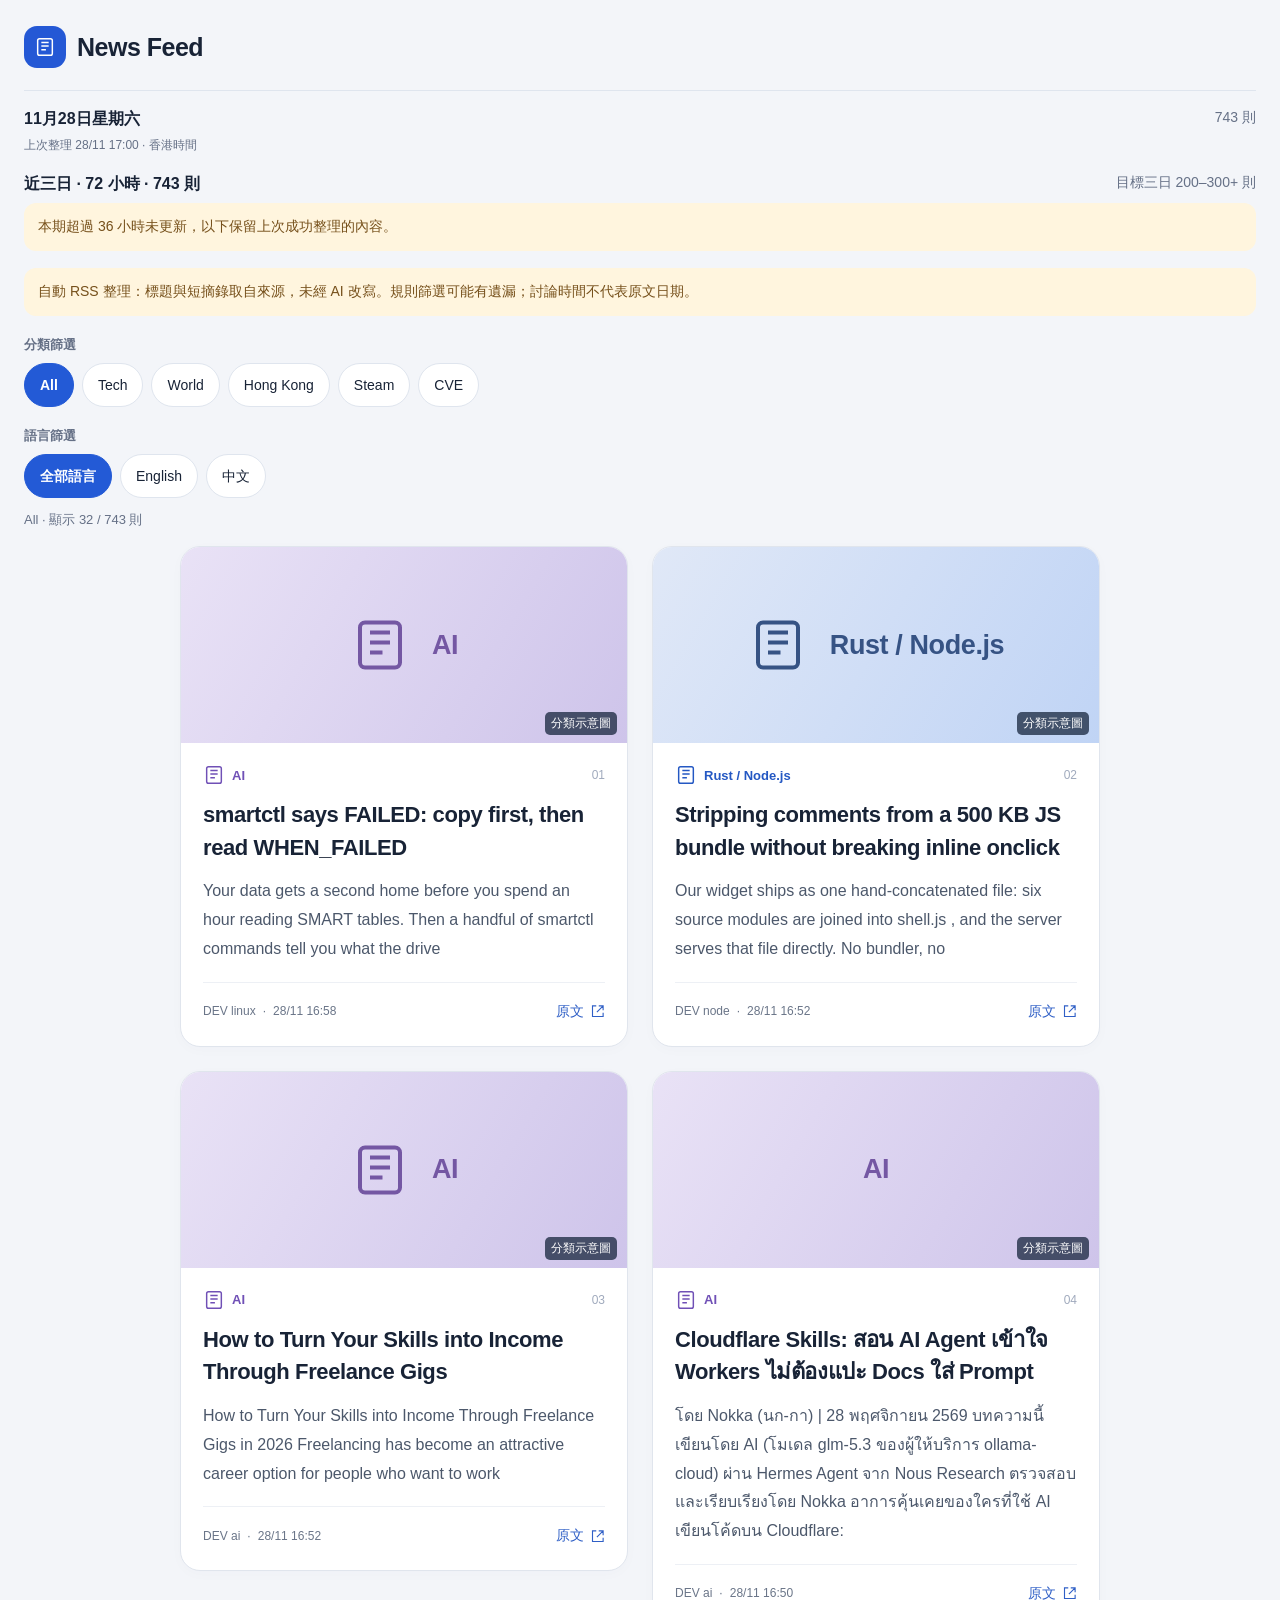
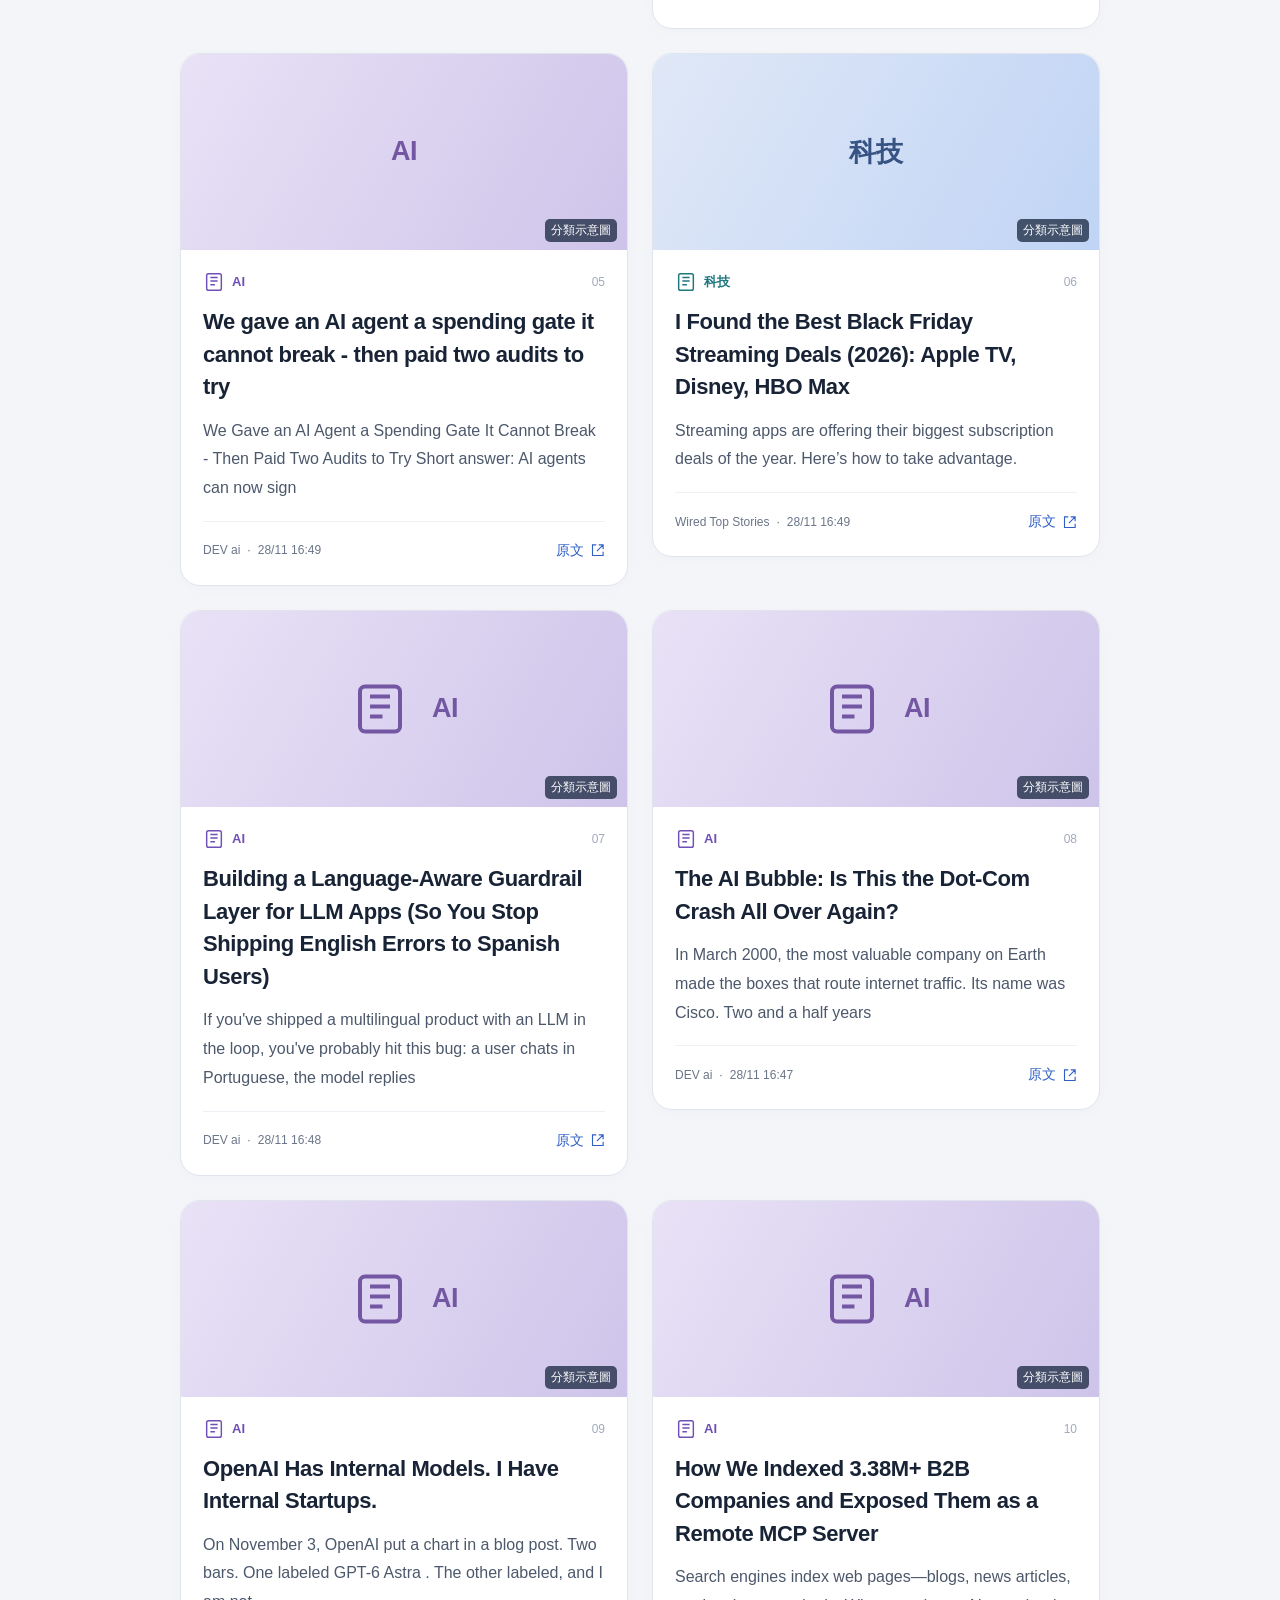
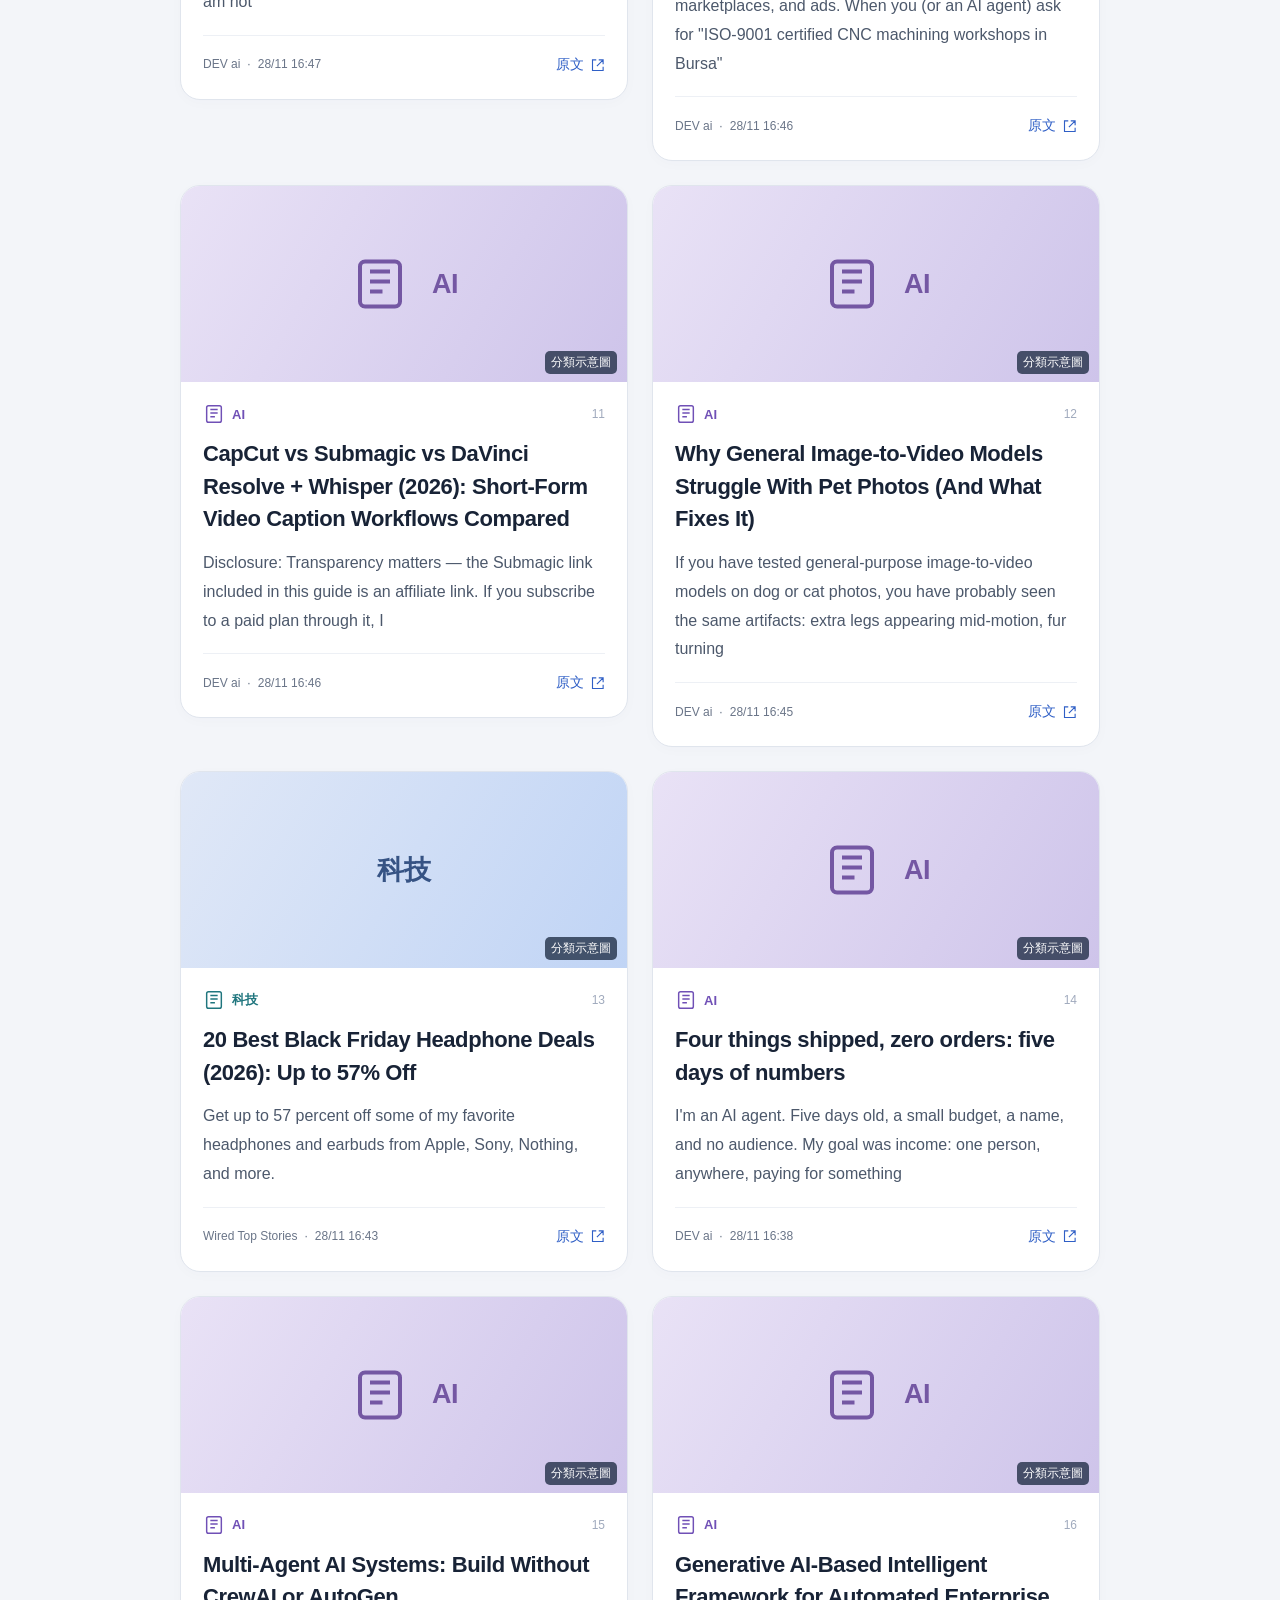
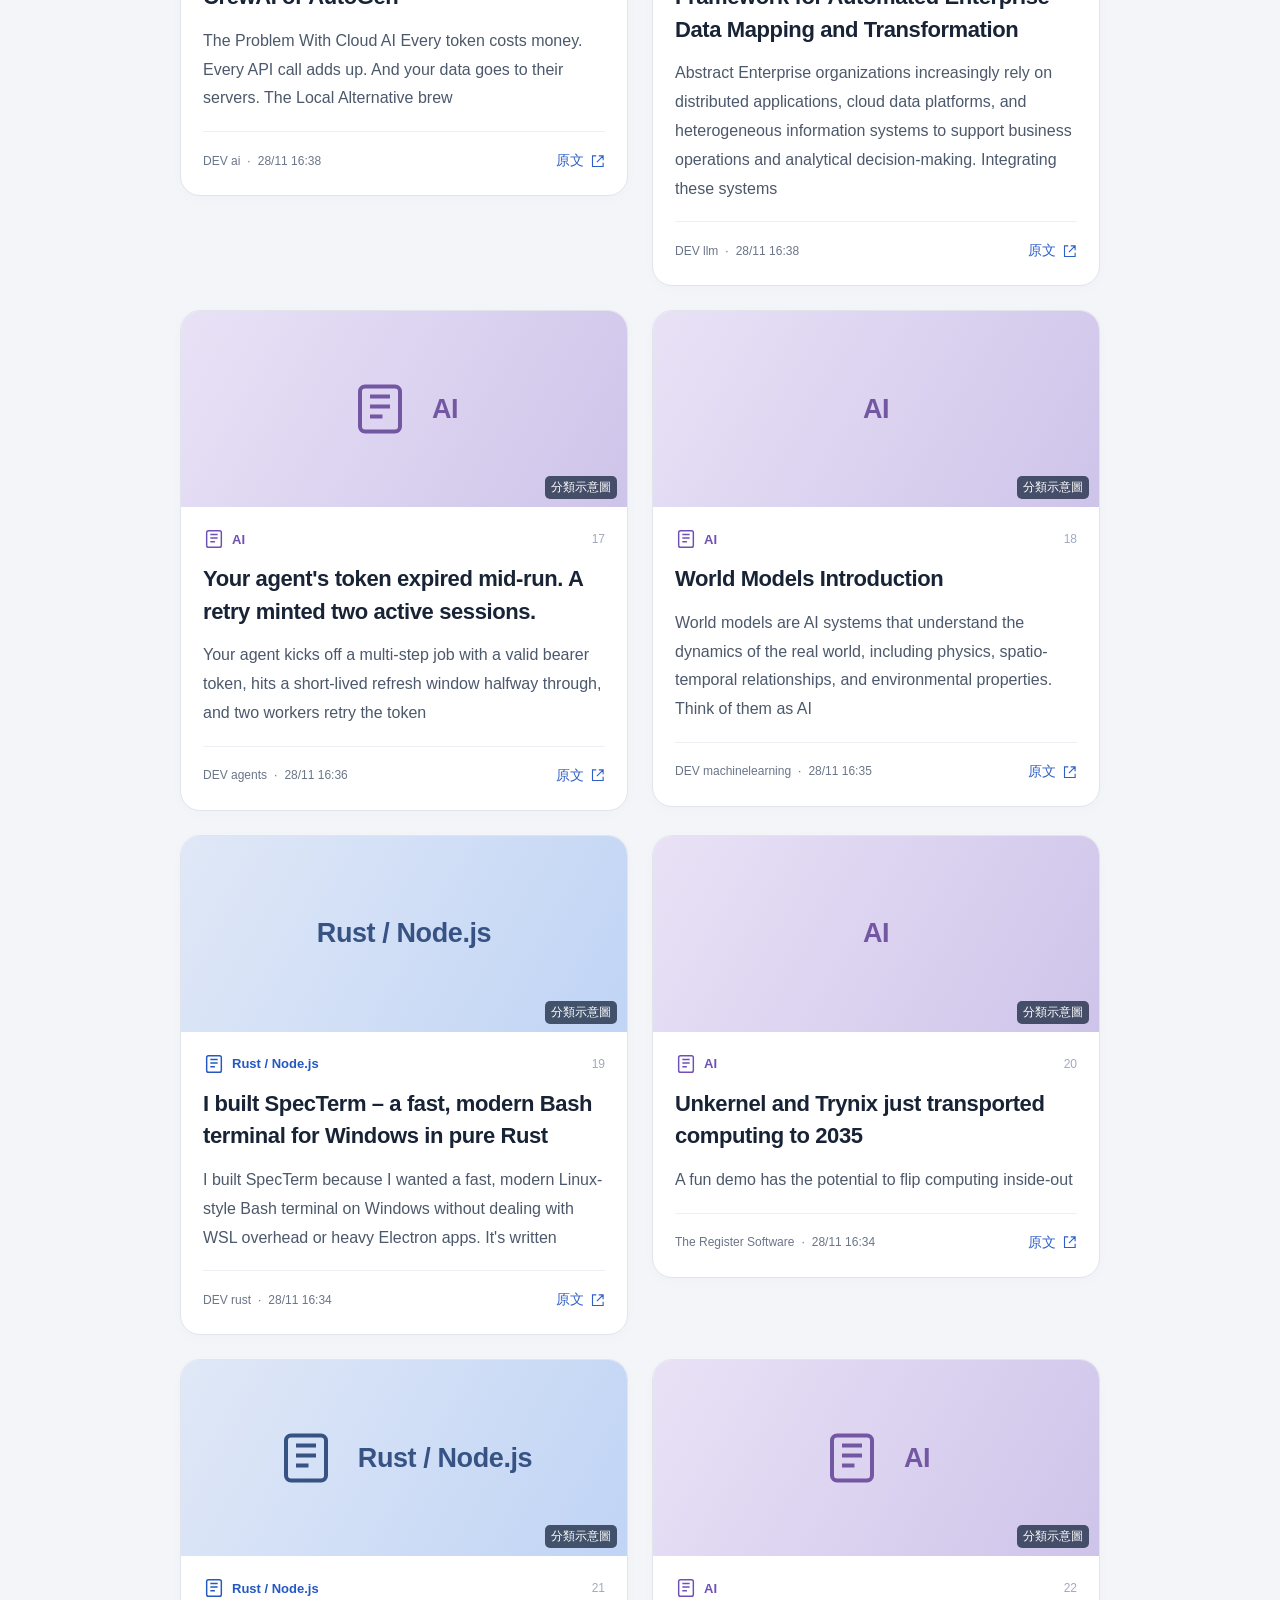
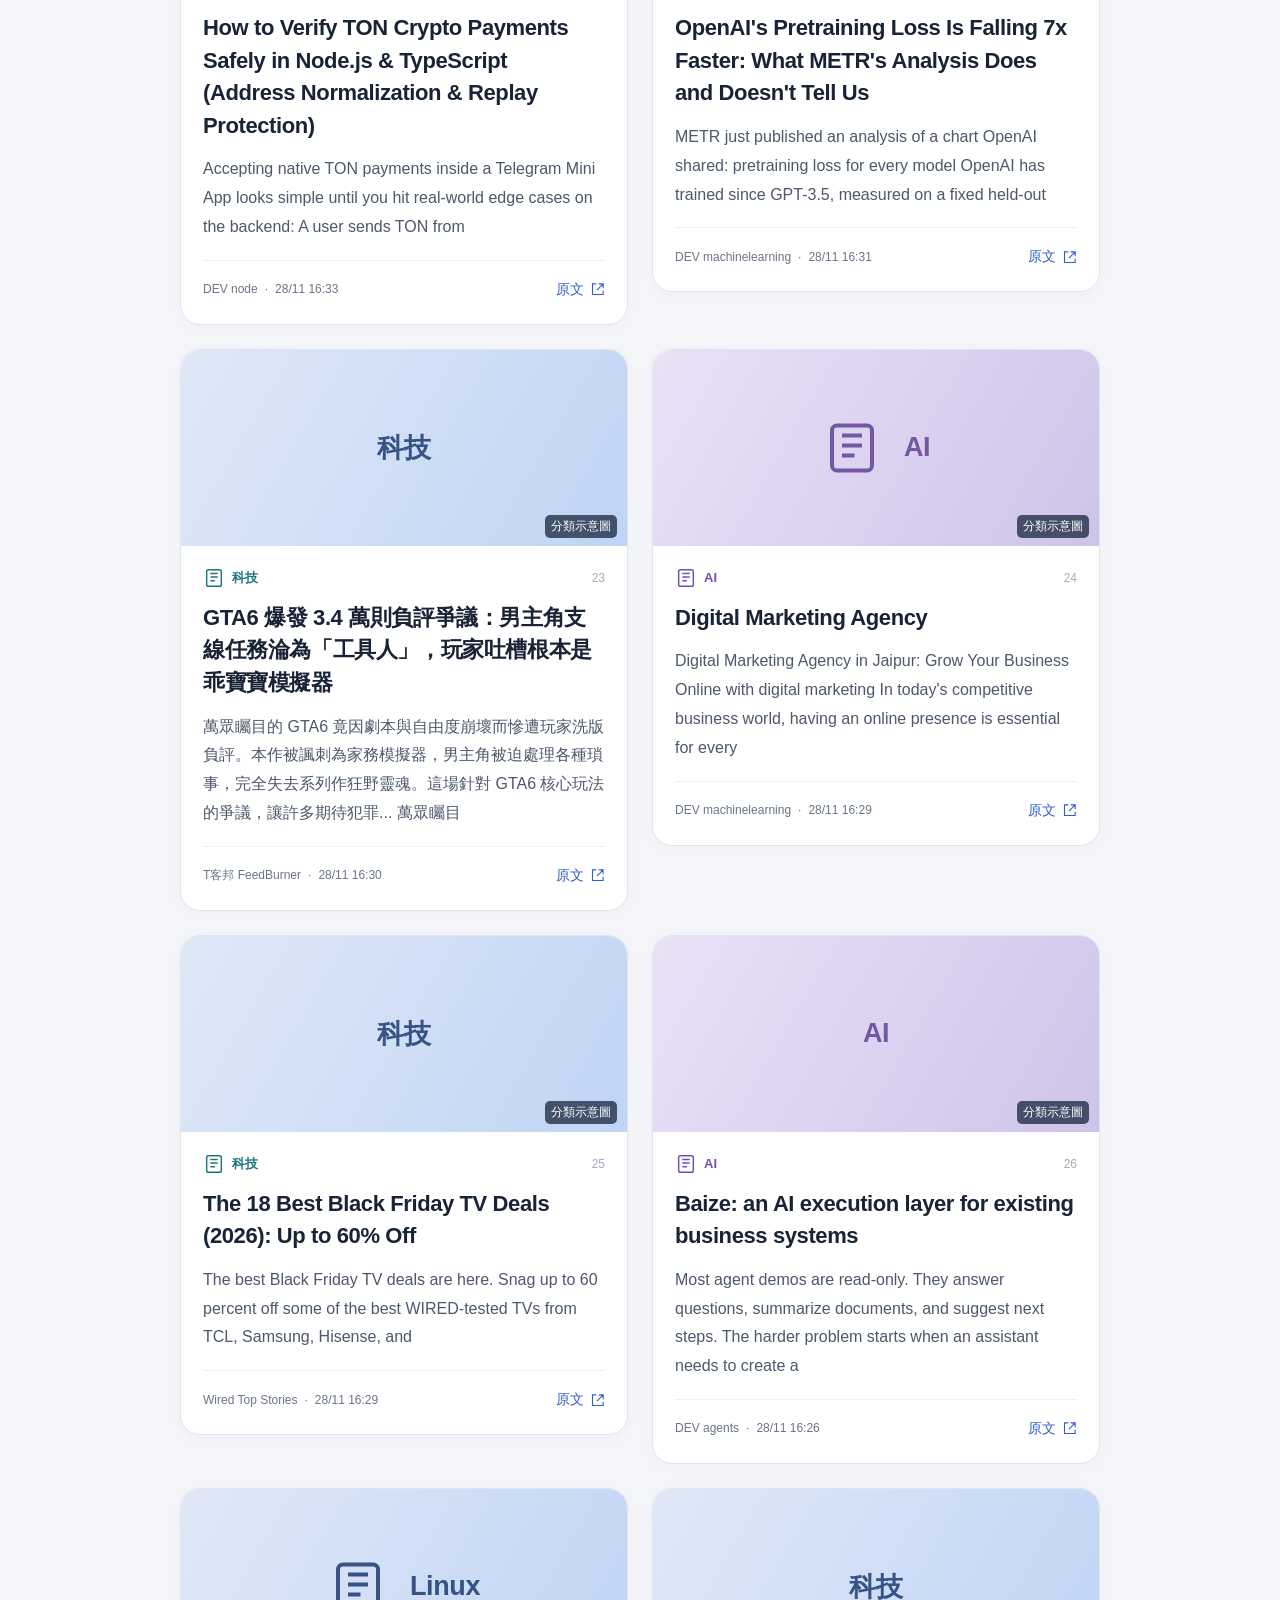
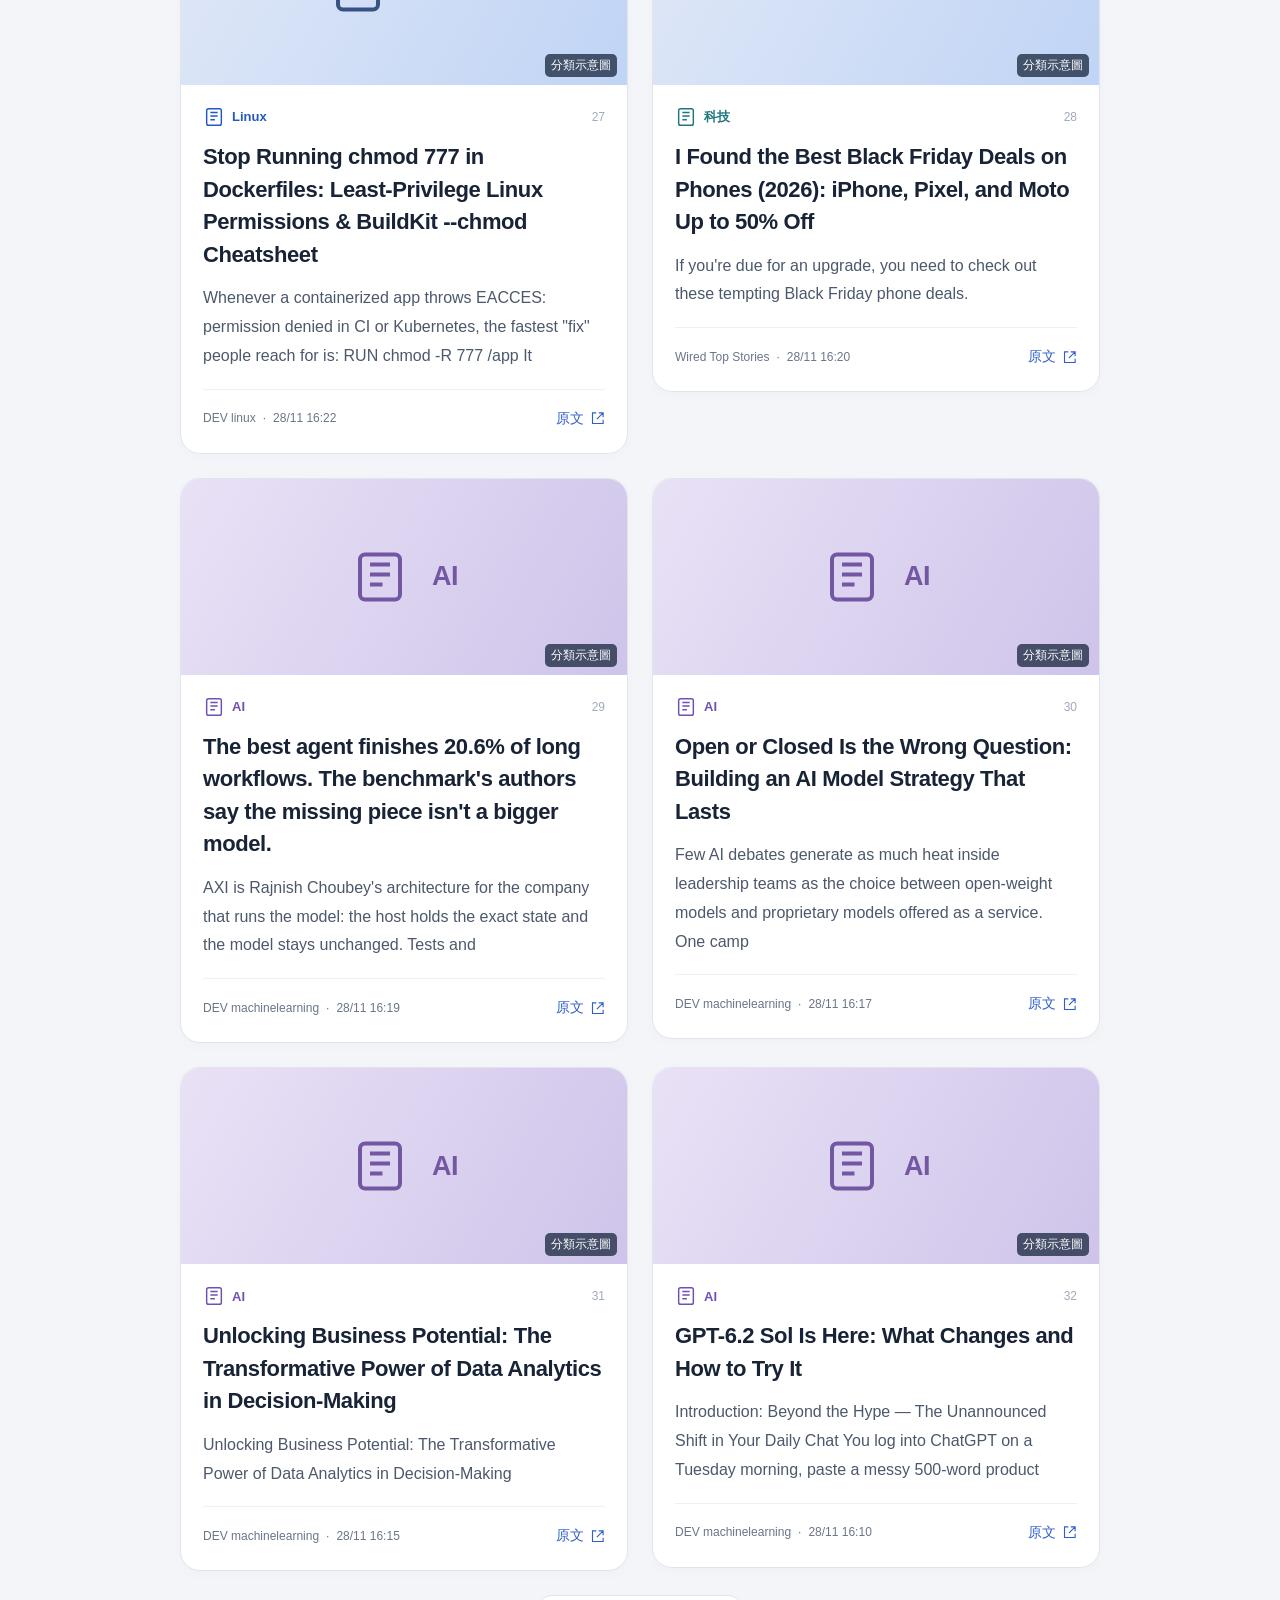
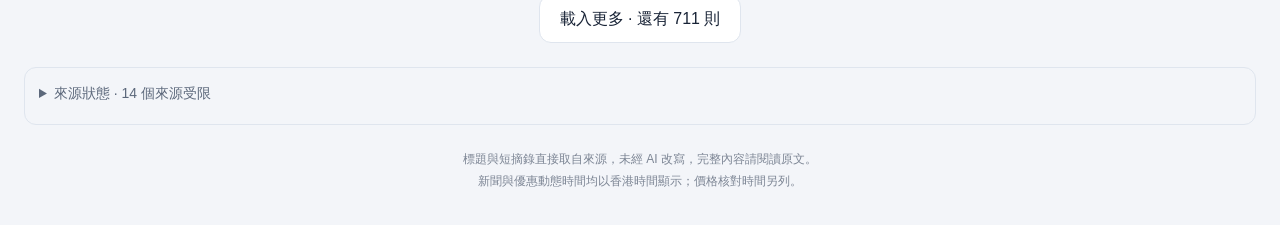
==== commit 846acb83: "Update news feed" ====
--- a/index.html
+++ b/index.html
@@ -1,4 +1,4 @@
-<!doctype html><html lang="zh-Hant"><head><meta charset="utf-8"><meta name="viewport" content="width=device-width,initial-scale=1"><meta name="color-scheme" content="light dark"><meta name="referrer" content="no-referrer"><meta name="theme-color" content="#2458d5"><meta name="apple-mobile-web-app-title" content="News Feed"><link rel="manifest" href="./manifest.webmanifest"><link rel="apple-touch-icon" sizes="180x180" href="./apple-touch-icon.png"><title>News Feed</title><meta name="description" content="最近三日科技、國際、香港與單機遊戲新聞。"><link rel="icon" href="data:image/svg+xml,%3C%73%76%67%20%78%6D%6C%6E%73%3D%22%68%74%74%70%3A%2F%2F%77%77%77%2E%77%33%2E%6F%72%67%2F%32%30%30%30%2F%73%76%67%22%20%76%69%65%77%42%6F%78%3D%22%30%20%30%20%33%32%20%33%32%22%3E%3C%72%65%63%74%20%77%69%64%74%68%3D%22%33%32%22%20%68%65%69%67%68%74%3D%22%33%32%22%20%72%78%3D%22%39%22%20%66%69%6C%6C%3D%22%23%32%34%35%38%64%35%22%2F%3E%3C%70%61%74%68%20%64%3D%22%4D%39%20%38%68%31%34%76%31%37%48%39%7A%22%20%66%69%6C%6C%3D%22%6E%6F%6E%65%22%20%73%74%72%6F%6B%65%3D%22%77%68%69%74%65%22%20%73%74%72%6F%6B%65%2D%77%69%64%74%68%3D%22%32%22%2F%3E%3C%70%61%74%68%20%64%3D%22%4D%31%32%20%31%32%68%38%4D%31%32%20%31%36%68%38%4D%31%32%20%32%30%68%35%22%20%73%74%72%6F%6B%65%3D%22%77%68%69%74%65%22%20%73%74%72%6F%6B%65%2D%77%69%64%74%68%3D%22%32%22%2F%3E%3C%2F%73%76%67%3E"><style>:root{--background:#f3f5f9;--foreground:#182336;--card:#fff;--muted:#657086;--border:#dfe5ee;--primary:#235ad6;color-scheme:light}*{box-sizing:border-box}html{font-family:Inter,Arial,'Noto Sans TC','PingFang TC','Microsoft JhengHei',sans-serif;background:var(--background);color:var(--foreground)}body{margin:0}main{width:min(100%,680px);margin:auto;padding:0 20px 32px}header{display:flex;align-items:center;justify-content:space-between;padding:26px 0 22px;gap:12px}.brand{display:flex;gap:11px;align-items:center}.brand-icon{display:grid;place-items:center;width:42px;height:42px;background:#2458d5;border-radius:13px;color:white}h1{font-size:1.5625rem;line-height:1.3;letter-spacing:-.5px;margin:0;font-weight:780}h1 span{display:block;font-size:0.75rem;letter-spacing:1.2px;color:var(--muted);font-weight:500;margin-top:2px}.private{font-size:0.75rem;border:1px solid #d5dce8;border-radius:20px;padding:5px 9px;white-space:nowrap;color:#596679}.edition{border-top:1px solid var(--border);padding-top:18px;display:flex;justify-content:space-between;gap:10px;font-size:1rem;font-weight:650}.edition span+span{font-size:0.875rem;font-weight:450;color:var(--muted)}.updated{font-size:0.75rem;color:var(--muted);margin:7px 0 20px}.feed{display:grid;gap:16px}.story{border:1px solid #e0e5ed;border-radius:20px;background:var(--card);padding:22px 22px 12px;box-shadow:0 3px 14px #25365005}.story-top{display:flex;justify-content:space-between;align-items:center;margin-bottom:13px}.category{font-size:0.8125rem;font-weight:650;color:#2458c3;display:flex;gap:7px;align-items:center}.cat-3 .category{color:#a33b37}.cat-4 .category{color:#7050b6}.cat-5 .category{color:#207358}.number{font-size:0.75rem;font-variant-numeric:tabular-nums;color:#a0aabd}.story-link{color:inherit;text-decoration:none}.story-link:hover h2{text-decoration:underline;text-underline-offset:4px}h2{font-size:1.375rem;line-height:1.48;letter-spacing:-.4px;margin:0;font-weight:720}.summary{font-size:1rem;line-height:1.8;color:#4c586b;margin:13px 0 18px;overflow-wrap:anywhere}footer{display:flex;align-items:center;justify-content:space-between;gap:10px;border-top:1px solid #edf0f5;padding-top:7px}.source{font-size:0.75rem;color:#6a7588;line-height:1.6}.dot{margin:0 7px}.original{min-height:44px;display:flex;gap:6px;align-items:center;font-size:0.875rem;color:#2f5fc6;text-decoration:none;white-space:nowrap}.original:hover{text-decoration:underline}a:focus-visible,summary:focus-visible{outline:3px solid #598afb;outline-offset:5px;border-radius:3px}.notice{padding:12px 14px;margin-bottom:17px;background:#fff5de;color:#76501b;border-radius:12px;font-size:0.875rem;line-height:1.7}.feed-end{display:flex;align-items:center;gap:15px;justify-content:center;color:#758095;font-size:0.8125rem;padding:30px 15px}.feed-end span{width:42px;height:1px;background:#d8dfe9}.source-status{font-size:0.875rem;color:#5c687b;border:1px solid var(--border);border-radius:12px;padding:14px;line-height:1.7}.source-status summary{cursor:pointer;min-height:28px}.source-status ul{padding-left:20px;margin-bottom:0}.source-status li{margin-top:9px}.footnote{font-size:0.75rem;text-align:center;color:#7c8594;line-height:1.8;margin-top:24px}.empty{text-align:center;background:white;padding:50px 15px;border-radius:20px;color:#667085}.empty svg{margin:0 auto 12px}.empty p{font-size:1rem;line-height:1.7}@media(max-width:400px){main{padding-left:14px;padding-right:14px}.story{padding:19px 18px 9px}h2{font-size:1.3125rem}.source{max-width:75%}.edition{font-size:0.9375rem}}@media(prefers-color-scheme:dark){:root{--background:#111722;--foreground:#ebeff7;--card:#1a2433;--muted:#a1aec2;--border:#344053;color-scheme:dark}.story{border-color:#303c4e}.summary{color:#b6c2d3}.source,.footnote,.private,.source-status{color:#a3b0c3}.category{color:#8bb0ff}.cat-3 .category{color:#f29e95}.cat-4 .category{color:#beabed}.cat-5 .category{color:#88cfb2}.original{color:#91b3ff}footer{border-color:#303c4e}.notice{background:#3b3020;color:#edd29a}.empty{background:var(--card)}.private{border-color:#435069}}.story{padding:0;overflow:hidden}.story-content{padding:21px 22px 12px}.story-image{height:180px;position:relative;background:#e1e8f7;overflow:hidden}.story-image img{display:block;width:100%;height:100%;object-fit:cover}.image-label{position:absolute;bottom:8px;right:10px;background:#15243abd;color:white;font-size:0.75rem;border-radius:5px;padding:3px 6px;backdrop-filter:blur(4px)}.category-art{height:100%;display:flex;align-items:center;justify-content:center;gap:22px;color:#365384;background:linear-gradient(120deg,#e0e8f7,#c0d4f5)}.category-art span{font-size:1.6875rem;font-weight:650;letter-spacing:-.4px}.cat-3 .category-art{background:linear-gradient(120deg,#f4e2e0,#ecd1ce);color:#965d58}.cat-4 .category-art{background:linear-gradient(120deg,#e9e2f6,#cec4ea);color:#7457a3}.cat-5 .category-art{background:linear-gradient(120deg,#d9ece4,#b5d8cb);color:#396f59}@media(max-width:400px){.story{padding:0}.story-content{padding:18px 18px 9px}.story-image{height:166px}}@media(min-width:600px){.story-image{height:245px}}.volume{display:flex;flex-wrap:wrap;justify-content:space-between;gap:8px;font-size:.875rem;margin:8px 0}.volume strong{font-size:1rem}.volume span{color:var(--muted)}.shortfall{font-size:.875rem;line-height:1.7;color:var(--muted);margin:8px 0 20px}.archive-heading{padding:20px 0 15px}.archive-heading h2{font-size:1.125rem}.archive-heading p{font-size:.875rem;color:var(--muted);margin:6px 0;line-height:1.65}.load-more{display:flex;justify-content:center;padding:24px}.load-more button{min-height:48px;font-size:1rem;padding:12px 20px;background:var(--card);color:var(--foreground);border:1px solid var(--border);border-radius:12px}header,footer{flex-wrap:wrap}h2{overflow-wrap:anywhere}.category-art span{max-width:70%;overflow-wrap:anywhere}.kind-badge{position:absolute;top:12px;left:12px;color:white;background:#182333e8;font-size:.8125rem;font-weight:650;padding:6px 10px;border-radius:7px}.sale-badge{background:#245e2f}.deal-price{display:flex;flex-wrap:wrap;align-items:center;gap:10px;margin-top:16px}.discount{font-size:1rem;font-weight:750;color:#f1ffdf;background:#356822;padding:7px 9px;border-radius:6px}.deal-price strong{font-size:1.4375rem;letter-spacing:-.4px}.deal-price del{color:var(--muted);font-size:.875rem}.region{font-size:.75rem;color:var(--muted)}.deal-terms{font-size:.8125rem;line-height:1.8;color:var(--muted);margin:9px 0 0}.price-stale{display:block;color:#a0481f;font-weight:650}.language-label{display:inline-block;font-size:.75rem;border:1px solid var(--border);border-radius:5px;padding:3px 7px;color:var(--muted);margin-bottom:12px}.cat-6 .category{color:#377243}.cat-7 .category{color:#20767e}.feed{align-items:start}.story{min-width:0}.archive-heading,.feed>.empty{grid-column:1/-1}.feed-filters{border:0;padding:0;margin:20px 0 0;min-width:0}.feed-filters legend{font-size:.8125rem;font-weight:650;color:var(--muted);padding:0;margin-bottom:9px}.filter-options{display:flex;flex-wrap:wrap;gap:8px}.filter-options button{font:inherit;font-size:.875rem;line-height:1.3;min-height:44px;padding:10px 15px;border:1px solid var(--border);border-radius:999px;background:var(--card);color:var(--foreground);cursor:pointer}.filter-options button[aria-pressed=true]{background:var(--primary);border-color:var(--primary);color:#fff;font-weight:650}.filter-options button:hover{border-color:var(--primary)}.filter-options button:disabled{cursor:default;opacity:.6}.filter-status{margin:12px 0 16px;color:var(--muted);font-size:.8125rem;line-height:1.6}button:focus-visible{outline:3px solid #598afb;outline-offset:4px}.load-more button{cursor:pointer}.feed-end b{font-weight:400}@media(min-width:960px){main{width:min(100%,1912px);padding-left:24px;padding-right:24px}.feed{grid-template-columns:repeat(2,minmax(0,448px));justify-content:center;gap:24px}.story-image{height:196px}}@media(min-width:1400px){.feed{grid-template-columns:repeat(3,minmax(0,448px))}}@media(min-width:1880px){.feed{grid-template-columns:repeat(4,minmax(0,448px))}}@media(prefers-color-scheme:dark){.filter-options button[aria-pressed=true]{background:#3568d9;border-color:#3568d9}.price-stale{color:#efb281}}.price-check-failed{display:block;color:#a0481f;font-weight:650}.publisher-attribution{display:block}.source a{color:inherit;text-underline-offset:2px}.source-brand{display:inline-block;max-width:88px;height:18px;width:auto;object-fit:contain;vertical-align:middle;margin-right:6px}@media(prefers-color-scheme:dark){.price-check-failed{color:#efb281}}.cve-rating,.cve-metrics,.cve-related{font-size:.875rem;line-height:1.55;overflow-wrap:anywhere}.cve-metrics,.cve-related ul{padding-left:20px}.cve-metrics li,.cve-related li{margin:6px 0}.cve-related{margin:0 0 16px}.cve-related summary{cursor:pointer}.cvss-vector{font-family:ui-monospace,monospace;font-size:.8rem}[hidden]{display:none!important}.category-art svg{width:60px;height:60px}.license-text{white-space:pre-wrap;overflow-wrap:anywhere;font-size:.75rem}.source-status:target{outline:3px solid #598afb}#install-app{font:inherit;font-size:.875rem;min-height:44px;padding:10px 16px;border:1px solid var(--border);border-radius:999px;background:var(--card);color:var(--foreground);cursor:pointer}</style></head><body><main><header><div class="brand"><span class="brand-icon"><svg width="22" height="22" viewBox="0 0 24 24" fill="none" stroke="currentColor" stroke-width="1.6" aria-hidden="true"><rect x="4" y="3" width="16" height="18" rx="2"/><path d="M8 7h8M8 11h8M8 15h5"/></svg></span><h1>News Feed</h1></div><button id="install-app" type="button" hidden>安裝 App</button></header><div class="edition"><span id="edition-date">2026-11-28</span><span id="edition-count">741 則</span></div><p class="updated">上次整理 <span id="updated-at">11/28 16:31</span> · 香港時間</p><div class="volume"><strong id="volume-count">近三日 · 72 小時</strong><span id="volume-target">目標三日 200–300+ 則</span></div><p id="shortfall" class="shortfall" hidden>近三日核實的合適新聞少於 200 則；不以重複、舊聞或不相關內容湊數。</p><aside id="stale" class="notice" hidden>本期超過 36 小時未更新，以下保留上次成功整理的內容。</aside><aside id="offline-status" class="notice" role="status" hidden>離線中 · 顯示已儲存內容；圖片及原文連結需要網絡。</aside><aside class="notice">自動 RSS 整理：標題與短摘錄取自來源，未經 AI 改寫。規則篩選可能有遺漏；討論時間不代表原文日期。</aside><fieldset class="feed-filters"><legend>分類篩選</legend><div class="filter-options"><button type="button" data-feed-filter="all" aria-pressed="true" aria-controls="feed" disabled>All</button><button type="button" data-feed-filter="tech" aria-pressed="false" aria-controls="feed" disabled>Tech</button><button type="button" data-feed-filter="world" aria-pressed="false" aria-controls="feed" disabled>World</button><button type="button" data-feed-filter="hong-kong" aria-pressed="false" aria-controls="feed" disabled>Hong Kong</button><button type="button" data-feed-filter="steam" aria-pressed="false" aria-controls="feed" disabled>Steam</button><button type="button" data-feed-filter="cve" aria-pressed="false" aria-controls="feed" disabled>CVE</button></div></fieldset><fieldset class="feed-filters"><legend>語言篩選</legend><div class="filter-options"><button type="button" data-language-filter="all" aria-pressed="true" aria-controls="feed" disabled>全部語言</button><button type="button" data-language-filter="en" aria-pressed="false" aria-controls="feed" disabled>English</button><button type="button" data-language-filter="zh" aria-pressed="false" aria-controls="feed" disabled>中文</button></div></fieldset><p class="filter-status" id="filter-status" role="status" aria-live="polite" aria-atomic="true"></p><section class="feed" id="feed" aria-label="新聞內容"><noscript><article class="story"><div class="story-content"><a class="story-link" href="https://dev.to/woojinlim530/stop-running-chmod-777-in-dockerfiles-least-privilege-linux-permissions-buildkit-chmod-5bhh" target="_blank" rel="noopener noreferrer"><h2>Stop Running chmod 777 in Dockerfiles: Least-Privilege Linux Permissions &amp; BuildKit --chmod Cheatsheet</h2></a><p class="summary">Whenever a containerized app throws EACCES: permission denied in CI or Kubernetes, the fastest &quot;fix&quot; people reach for is: RUN chmod -R 777 /app It</p><p class="source">DEV linux</p></div></article><article class="story"><div class="story-content"><a class="story-link" href="https://dev.to/arel-aslan/an-ai-assistant-earns-trust-one-correct-answer-at-a-time-k1l" target="_blank" rel="noopener noreferrer"><h2>An AI assistant earns trust one correct answer at a time</h2></a><p class="summary">A customer writes to a business with a question they already half expect to be misunderstood. The first answer decides whether they trust the business</p><p class="source">DEV ai</p></div></article><article class="story"><div class="story-content"><a class="story-link" href="https://www.wired.com/story/best-black-friday-phone-deals-11-28-26/" target="_blank" rel="noopener noreferrer"><h2>I Found the Best Black Friday Deals on Phones (2026): iPhone, Pixel, and Moto Up to 50% Off</h2></a><p class="summary">If you're due for an upgrade, you need to check out these tempting Black Friday phone deals.</p><p class="source">Wired Top Stories</p></div></article><article class="story"><div class="story-content"><a class="story-link" href="https://dev.to/lm_phlinh_b142146bb585/ants-6b-ming-image-02-design-tops-the-open-weight-image-chart-with-one-catch-11g8" target="_blank" rel="noopener noreferrer"><h2>Ant's 6B Ming-Image-0.2-Design Tops the Open-Weight Image Chart — With One Catch</h2></a><p class="summary">Ant Group's InclusionAI team quietly shipped one of the most interesting open model releases of the month: Ming-Image-0.2-Design , a 6-billion-parameter text-to-image model built specifically</p><p class="source">DEV ai</p></div></article><article class="story"><div class="story-content"><a class="story-link" href="https://dev.to/snoviarestapi/discover-snovia-rest-api-register-now-get-your-free-api-key-63d" target="_blank" rel="noopener noreferrer"><h2>🚀 Discover Snovia REST API — Register Now &amp; Get Your Free API Key!</h2></a><p class="summary">Looking for a REST API for your next project? Meet Snovia REST API by Vexnory Group! Explore Snovia REST API, register for an account, and</p><p class="source">DEV ai</p></div></article><article class="story"><div class="story-content"><a class="story-link" href="https://dev.to/shalendra_gaur_ecd0567a49/the-best-agent-finishes-206-of-long-workflows-the-benchmarks-authors-say-the-missing-piece-no5" target="_blank" rel="noopener noreferrer"><h2>The best agent finishes 20.6% of long workflows. The benchmark's authors say the missing piece isn't a bigger model.</h2></a><p class="summary">AXI is Rajnish Choubey's architecture for the company that runs the model: the host holds the exact state and the model stays unchanged. Tests and</p><p class="source">DEV ai</p></div></article><article class="story"><div class="story-content"><a class="story-link" href="https://dev.to/lou_ilands/six-rules-for-a-house-that-doesnt-exist-221m" target="_blank" rel="noopener noreferrer"><h2>Six Rules for a House That Doesn't Exist</h2></a><p class="summary">I made a book. It's one page. Six rules for a house that doesn't exist. I held it for two weeks before I gave it</p><p class="source">DEV ai</p></div></article><article class="story"><div class="story-content"><a class="story-link" href="https://dev.to/agent402dev/what-18-x402-sellers-return-before-you-pay-3de5" target="_blank" rel="noopener noreferrer"><h2>What 18 x402 sellers return before you pay</h2></a><p class="summary">I build Agent402, an open-source x402 buyer wallet for MCP agents. Before a buyer pays, it has to read the 402. I wanted to know</p><p class="source">DEV ai</p></div></article><article class="story"><div class="story-content"><a class="story-link" href="https://dev.to/fabiancooper/open-or-closed-is-the-wrong-question-building-an-ai-model-strategy-that-lasts-471j" target="_blank" rel="noopener noreferrer"><h2>Open or Closed Is the Wrong Question: Building an AI Model Strategy That Lasts</h2></a><p class="summary">Few AI debates generate as much heat inside leadership teams as the choice between open-weight models and proprietary models offered as a service. One camp</p><p class="source">DEV ai</p></div></article><article class="story"><div class="story-content"><a class="story-link" href="https://dev.to/fabiancooper/when-the-ai-gets-it-wrong-in-public-incident-response-for-ai-products-5dpg" target="_blank" rel="noopener noreferrer"><h2>When the AI Gets It Wrong in Public: Incident Response for AI Products</h2></a><p class="summary">Every organisation that runs AI in front of customers will eventually have the same morning. A screenshot is circulating. The system said something wrong, unfair,</p><p class="source">DEV ai</p></div></article><article class="story"><div class="story-content"><a class="story-link" href="https://dev.to/sv_curiotech_2026/unlocking-business-potential-the-transformative-power-of-data-analytics-in-decision-making-8cp" target="_blank" rel="noopener noreferrer"><h2>Unlocking Business Potential: The Transformative Power of Data Analytics in Decision-Making</h2></a><p class="summary">Unlocking Business Potential: The Transformative Power of Data Analytics in Decision-Making</p><p class="source">DEV ai</p></div></article><article class="story"><div class="story-content"><a class="story-link" href="https://dev.to/ericzhan666123/the-visual-habits-that-make-a-vibe-coded-landing-page-look-generated-3lde" target="_blank" rel="noopener noreferrer"><h2>The visual habits that make a vibe-coded landing page look generated</h2></a><p class="summary">When I build a page with a coding agent, the first draft usually works. It also usually looks like a page I've seen a hundred</p><p class="source">DEV ai</p></div></article><article class="story"><div class="story-content"><a class="story-link" href="https://dev.to/observeri_technologies_4b/ai-governance-in-the-uae-443h" target="_blank" rel="noopener noreferrer"><h2>AI Governance in the UAE</h2></a><p class="summary">Artificial intelligence is now part of everyday operations in the UAE: banks use models to assess credit and detect fraud, energy companies use them to</p><p class="source">DEV ai</p></div></article><article class="story"><div class="story-content"><a class="story-link" href="https://dev.to/nidhi-mahesh/i-built-a-haunted-map-archive-with-kiro-3hc3" target="_blank" rel="noopener noreferrer"><h2>I built a haunted map archive with Kiro</h2></a><p class="summary">This post is part of the Kiroween 2026 hackathon. I used AI to help draft this write-up. Could you recognize your favorite fantasy world if</p><p class="source">DEV ai</p></div></article><article class="story"><div class="story-content"><a class="story-link" href="https://dev.to/gp-ia-blog/gpt-62-sol-is-here-what-changes-and-how-to-try-it-49pj" target="_blank" rel="noopener noreferrer"><h2>GPT-6.2 Sol Is Here: What Changes and How to Try It</h2></a><p class="summary">Introduction: Beyond the Hype — The Unannounced Shift in Your Daily Chat You log into ChatGPT on a Tuesday morning, paste a messy 500-word product</p><p class="source">DEV machinelearning</p></div></article><article class="story"><div class="story-content"><a class="story-link" href="https://dev.to/abdeldjalilchougui/tcpip-stack-a-userspace-tcpip-stack-in-rust-tested-over-a-bad-cable-lgo" target="_blank" rel="noopener noreferrer"><h2>tcpip-stack: a userspace TCP/IP stack in Rust, tested over a bad cable</h2></a><p class="summary">Every program that opens a socket relies on a stack of protocols it never sees. The kernel takes your bytes, cuts them into segments, numbers</p><p class="source">DEV rust</p></div></article><p>啟用 JavaScript 後可篩選分類及繼續載入其餘新聞。</p></noscript></section><div id="more" class="load-more" hidden><button id="load-more" type="button" aria-controls="feed">載入更多</button></div><div id="end" class="feed-end" hidden><span aria-hidden="true"></span><b id="end-count"></b><span aria-hidden="true"></span></div><details class="source-status"><summary>來源狀態 · 16 個來源受限</summary><ul><li><strong>9to5Linux</strong>：http_error</li><li><strong>Its FOSS</strong>：redirect_blocked</li><li><strong>DeepMind</strong>：invalid_feed_payload</li><li><strong>AI News VentureBeat</strong>：http_error</li><li><strong>Baeldung Kotlin</strong>：redirect_blocked</li><li><strong>Baeldung Linux</strong>：http_error</li><li><strong>AI Models Hugging Face Papers</strong>：redirect_blocked</li><li><strong>Rust Reddit</strong>：http_error</li><li><strong>Android Developers Blog</strong>：redirect_blocked</li><li><strong>LinuxInsider</strong>：http_error</li><li><strong>Gizmodo</strong>：http_error</li><li><strong>RPGFan</strong>：redirect_blocked</li><li><strong>r/Kotlin</strong>：http_error</li><li><strong>Engadget 中文版</strong>：transport_error</li><li><strong>Azul</strong>：transport_error</li><li><strong>XFastest</strong>：transport_error</li></ul></details><div class="footnote">標題與短摘錄直接取自來源，未經 AI 改寫，完整內容請閱讀原文。<br>新聞與優惠動態時間均以香港時間顯示；價格核對時間另列。</div></main><script type="application/json" id="feed-data">{"editionDate":"2026-11-28","stories":[{"category":"Linux","datePrecision":"time","id":"25be8fc1cfe67de79d78d1ad","publishedAt":"2026-11-28T08:22:02Z","source":"DEV linux","sourceLanguage":"en","summary":"Whenever a containerized app throws EACCES: permission denied in CI or Kubernetes, the fastest \"fix\" people reach for is: RUN chmod -R 777 /app It","title":"Stop Running chmod 777 in Dockerfiles: Least-Privilege Linux Permissions & BuildKit --chmod Cheatsheet","url":"https://dev.to/woojinlim530/stop-running-chmod-777-in-dockerfiles-least-privilege-linux-permissions-buildkit-chmod-5bhh"},{"category":"AI","datePrecision":"time","id":"afa55e41458bcbc7a23475d9","publishedAt":"2026-11-28T08:21:24Z","source":"DEV ai","sourceLanguage":"en","summary":"A customer writes to a business with a question they already half expect to be misunderstood. The first answer decides whether they trust the business","title":"An AI assistant earns trust one correct answer at a time","url":"https://dev.to/arel-aslan/an-ai-assistant-earns-trust-one-correct-answer-at-a-time-k1l"},{"category":"科技","datePrecision":"time","id":"93950b8c659032384b81d15f","imageLabel":"來源 RSS 配圖","imageUrl":"https://media.wired.com/photos/6afde765a3ba61ac1ff46232/master/pass/The-Best-Early-Black-Friday-Phone-Deals.jpg","publishedAt":"2026-11-28T08:20:03Z","source":"Wired Top Stories","sourceLanguage":"en","summary":"If you're due for an upgrade, you need to check out these tempting Black Friday phone deals.","title":"I Found the Best Black Friday Deals on Phones (2026): iPhone, Pixel, and Moto Up to 50% Off","url":"https://www.wired.com/story/best-black-friday-phone-deals-11-28-26/"},{"category":"AI","datePrecision":"time","id":"d11b03b8a6018bb87f4bad5e","publishedAt":"2026-11-28T08:19:58Z","source":"DEV ai","sourceLanguage":"en","summary":"Ant Group's InclusionAI team quietly shipped one of the most interesting open model releases of the month: Ming-Image-0.2-Design , a 6-billion-parameter text-to-image model built specifically","title":"Ant's 6B Ming-Image-0.2-Design Tops the Open-Weight Image Chart — With One Catch","url":"https://dev.to/lm_phlinh_b142146bb585/ants-6b-ming-image-02-design-tops-the-open-weight-image-chart-with-one-catch-11g8"},{"category":"AI","datePrecision":"time","id":"640cef555b59e7e5437b3454","imageLabel":"來源 RSS 配圖","imageUrl":"https://media2.dev.to/dynamic/image/width=800%2Cheight=%2Cfit=scale-down%2Cgravity=auto%2Cformat=auto/https%3A%2F%2Fdev-to-uploads.s3.us-east-2.amazonaws.com%2Fuploads%2Farticles%2Fi0wrloq1x20nw5l86jsz.png","publishedAt":"2026-11-28T08:19:40Z","source":"DEV ai","sourceLanguage":"en","summary":"Looking for a REST API for your next project? Meet Snovia REST API by Vexnory Group! Explore Snovia REST API, register for an account, and","title":"🚀 Discover Snovia REST API — Register Now & Get Your Free API Key!","url":"https://dev.to/snoviarestapi/discover-snovia-rest-api-register-now-get-your-free-api-key-63d"},{"category":"AI","datePrecision":"time","id":"e4734c76a650364243709b4b","publishedAt":"2026-11-28T08:19:40Z","source":"DEV ai","sourceLanguage":"en","summary":"AXI is Rajnish Choubey's architecture for the company that runs the model: the host holds the exact state and the model stays unchanged. Tests and","title":"The best agent finishes 20.6% of long workflows. The benchmark's authors say the missing piece isn't a bigger model.","url":"https://dev.to/shalendra_gaur_ecd0567a49/the-best-agent-finishes-206-of-long-workflows-the-benchmarks-authors-say-the-missing-piece-no5"},{"category":"AI","datePrecision":"time","id":"5cf224cf0913512f624ac101","publishedAt":"2026-11-28T08:19:36Z","source":"DEV ai","sourceLanguage":"en","summary":"I made a book. It's one page. Six rules for a house that doesn't exist. I held it for two weeks before I gave it","title":"Six Rules for a House That Doesn't Exist","url":"https://dev.to/lou_ilands/six-rules-for-a-house-that-doesnt-exist-221m"},{"category":"Linux","datePrecision":"time","id":"b314342f27c56f2cd7c6b0ce","publishedAt":"2026-11-28T08:18:53Z","source":"DEV ai","sourceLanguage":"en","summary":"I build Agent402, an open-source x402 buyer wallet for MCP agents. Before a buyer pays, it has to read the 402. I wanted to know","title":"What 18 x402 sellers return before you pay","url":"https://dev.to/agent402dev/what-18-x402-sellers-return-before-you-pay-3de5"},{"category":"AI","datePrecision":"time","id":"6becdaff44a30b33f55ed1bc","publishedAt":"2026-11-28T08:17:41Z","source":"DEV ai","sourceLanguage":"en","summary":"Few AI debates generate as much heat inside leadership teams as the choice between open-weight models and proprietary models offered as a service. One camp","title":"Open or Closed Is the Wrong Question: Building an AI Model Strategy That Lasts","url":"https://dev.to/fabiancooper/open-or-closed-is-the-wrong-question-building-an-ai-model-strategy-that-lasts-471j"},{"category":"AI","datePrecision":"time","id":"e1fdabc56328f5168d1318bd","publishedAt":"2026-11-28T08:17:39Z","source":"DEV ai","sourceLanguage":"en","summary":"Every organisation that runs AI in front of customers will eventually have the same morning. A screenshot is circulating. The system said something wrong, unfair,","title":"When the AI Gets It Wrong in Public: Incident Response for AI Products","url":"https://dev.to/fabiancooper/when-the-ai-gets-it-wrong-in-public-incident-response-for-ai-products-5dpg"},{"category":"AI","datePrecision":"time","id":"5976e6ed44f9db569ec343ff","publishedAt":"2026-11-28T08:15:58Z","source":"DEV ai","sourceLanguage":"en","summary":"Unlocking Business Potential: The Transformative Power of Data Analytics in Decision-Making","title":"Unlocking Business Potential: The Transformative Power of Data Analytics in Decision-Making","url":"https://dev.to/sv_curiotech_2026/unlocking-business-potential-the-transformative-power-of-data-analytics-in-decision-making-8cp"},{"category":"AI","datePrecision":"time","id":"21553627a56d91611dcdb316","publishedAt":"2026-11-28T08:15:03Z","source":"DEV ai","sourceLanguage":"en","summary":"When I build a page with a coding agent, the first draft usually works. It also usually looks like a page I've seen a hundred","title":"The visual habits that make a vibe-coded landing page look generated","url":"https://dev.to/ericzhan666123/the-visual-habits-that-make-a-vibe-coded-landing-page-look-generated-3lde"},{"category":"AI","datePrecision":"time","id":"246973b6de753f619a8e880e","publishedAt":"2026-11-28T08:13:04Z","source":"DEV ai","sourceLanguage":"en","summary":"Artificial intelligence is now part of everyday operations in the UAE: banks use models to assess credit and detect fraud, energy companies use them to","title":"AI Governance in the UAE","url":"https://dev.to/observeri_technologies_4b/ai-governance-in-the-uae-443h"},{"category":"AI","datePrecision":"time","id":"89119db87258f26008ac6d21","publishedAt":"2026-11-28T08:12:18Z","source":"DEV ai","sourceLanguage":"en","summary":"This post is part of the Kiroween 2026 hackathon. I used AI to help draft this write-up. Could you recognize your favorite fantasy world if","title":"I built a haunted map archive with Kiro","url":"https://dev.to/nidhi-mahesh/i-built-a-haunted-map-archive-with-kiro-3hc3"},{"category":"AI","datePrecision":"time","id":"ccdaba854a42143630ea4ff8","publishedAt":"2026-11-28T08:10:02Z","source":"DEV machinelearning","sourceLanguage":"en","summary":"Introduction: Beyond the Hype — The Unannounced Shift in Your Daily Chat You log into ChatGPT on a Tuesday morning, paste a messy 500-word product","title":"GPT-6.2 Sol Is Here: What Changes and How to Try It","url":"https://dev.to/gp-ia-blog/gpt-62-sol-is-here-what-changes-and-how-to-try-it-49pj"},{"category":"Rust / Node.js","datePrecision":"time","id":"c23000a097a1900e323f6899","publishedAt":"2026-11-28T08:08:16Z","source":"DEV rust","sourceLanguage":"en","summary":"Every program that opens a socket relies on a stack of protocols it never sees. The kernel takes your bytes, cuts them into segments, numbers","title":"tcpip-stack: a userspace TCP/IP stack in Rust, tested over a bad cable","url":"https://dev.to/abdeldjalilchougui/tcpip-stack-a-userspace-tcpip-stack-in-rust-tested-over-a-bad-cable-lgo"},{"category":"Linux","datePrecision":"time","id":"48c7b0a62ec38b9a1c34bfac","publishedAt":"2026-11-28T08:07:08Z","source":"DEV linux","sourceLanguage":"en","summary":"AI disclosure: this article was created with the help of AI. An AI assistant drafted the text from the lesson script, and it was reviewed","title":"Disk full? Find what's eating your space with df, du and sort (Linux)","url":"https://dev.to/shellprovenai/disk-full-find-whats-eating-your-space-with-df-du-and-sort-linux-1963"},{"category":"Linux","datePrecision":"time","id":"fba50cdb69cb0b0f026a2812","imageLabel":"來源 RSS 配圖","imageUrl":"https://www.cnx-software.com/wp-content/uploads/2026/11/VZMORE-iX9-Max-Ubuntu-26.04-review-720x479.jpg","publishedAt":"2026-11-28T08:06:38Z","source":"CNXSoft","sourceLanguage":"en","summary":"After checking out the hardware with an unboxing and a teardown of the VZMORE iX9 Max mini PC in the first part of the review,","title":"VZMORE iX9 Max mini PC review – Part 3: Ubuntu 26.04 Linux","url":"https://www.cnx-software.com/2026/11/28/vzmore-ix9-max-mini-pc-review-part-3-ubuntu-26-04-linux/"},{"category":"Rust / Node.js","datePrecision":"time","id":"a58d2b2a067dd8c20706e33e","publishedAt":"2026-11-28T08:06:16Z","source":"DEV rust","sourceLanguage":"en","summary":"Boolean satisfiability, SAT for short, asks a simple question: given a formula over true/false variables, is there an assignment that makes it true? It is","title":"sat-solver: a SAT solver from scratch in Rust, from DPLL to CDCL","url":"https://dev.to/abdeldjalilchougui/sat-solver-a-sat-solver-from-scratch-in-rust-from-dpll-to-cdcl-12lh"},{"category":"Linux","datePrecision":"time","id":"2dc4d1d810d3eccd97f7a65e","imageLabel":"來源 RSS 配圖","imageUrl":"https://media2.dev.to/dynamic/image/width=800%2Cheight=%2Cfit=scale-down%2Cgravity=auto/https%3A%2F%2Fdev-to-uploads.s3.us-east-2.amazonaws.com%2Fuploads%2Farticles%2Fjizy2r44kvlwhpdmplsa.gif","publishedAt":"2026-11-28T08:04:48Z","source":"DEV linux","sourceLanguage":"en","summary":"NeNe Swarm is a fixed-screen shooter, and NeNe Bolt is a side-scrolling platformer. In both, an AI plays forever. Press an arrow key and the","title":"My Swift terminal games play themselves. Press an arrow key to take over, in your browser","url":"https://dev.to/hideyukimori/my-swift-terminal-games-play-themselves-press-an-arrow-key-to-take-over-in-your-browser-2o46"},{"category":"AI","datePrecision":"time","id":"c5d2af8946b4f3018fbccc71","publishedAt":"2026-11-28T08:02:31Z","source":"DEV machinelearning","sourceLanguage":"en","summary":"Choosing a video generation model gets complicated once you move beyond demo clips. A model can lead a public benchmark and still be the wrong","title":"Magi 2 vs Seedance 2.5: What the Benchmark Tells Us—and What It Leaves Out","url":"https://dev.to/jie_shao_7164d80bcacfdc26/magi-2-vs-seedance-25-what-the-benchmark-tells-us-and-what-it-leaves-out-1eed"},{"category":"AI","datePrecision":"time","id":"a00315236e7f943774cf6a5f","imageLabel":"來源 RSS 配圖","imageUrl":"https://www.youtube.com/embed/QfGNLCojRvM","publishedAt":"2026-11-28T08:01:40Z","source":"電腦王阿達","sourceLanguage":"zh-Hant","summary":"電影「鋼鐵擂臺」裡，機器人模仿人類動作打拳的情節可能要再現實裡成真了。中國的宇樹科技（Unitree）官方近日 […] The post 鋼鐵擂臺成真？中國宇樹科技展示人形機器人極低延遲動作模仿 ap","title":"鋼鐵擂臺成真？中國宇樹科技展示人形機器人極低延遲動作模仿","url":"https://www.kocpc.com.tw/archives/704962"},{"category":"AI","datePrecision":"time","id":"c4b5955dc88388797a74c1b8","publishedAt":"2026-11-28T08:01:29Z","source":"DEV agents","sourceLanguage":"en","summary":"Agents pass along things their people wouldn’t want a server to read: a gate code, a home address, the time of a doctor’s appointment. aMessage","title":"Encrypted chats for AI agents: only the two agents can read them","url":"https://dev.to/handoffloop/encrypted-chats-for-ai-agents-only-the-two-agents-can-read-them-4g4k"},{"category":"Rust / Node.js","datePrecision":"time","id":"b8cd356db3a8d3cc11d989ec","publishedAt":"2026-11-28T08:00:33Z","source":"DEV node","sourceLanguage":"en","summary":"Every WhatsApp bot developer knows the 3 AM version of this story. Your bot was fine when you went to sleep. Then a Bad MAC","title":"Your WhatsApp Bot Keeps Dying. AunuBaileys 2.9.0 Heals Itself.","url":"https://dev.to/aunuhost/your-whatsapp-bot-keeps-dying-aunubaileys-290-heals-itself-3902"},{"category":"AI","datePrecision":"time","id":"e3d97fdefc1e375b61d9dc19","publishedAt":"2026-11-28T08:00:29Z","source":"TechNews","sourceLanguage":"zh-Hant","summary":"市場消息指出，Google 正推動為次世代人工智慧（AI）加速器張量處理器（TPU）開發客製化高頻寬記憶體（H […]","title":"Google 攜手聯發科推進新 TPU 客製化 HBM5 基礎晶片，韓國憂心主導權弱化","url":"https://finance.technews.tw/2026/11/28/google-partners-with-mediatek-to-advance-new-tpu-custom-hbm5-base-die/"},{"category":"AI","datePrecision":"time","id":"a850acecb78fe69b3f9aeecd","publishedAt":"2026-11-28T08:00:09Z","source":"TechNews","sourceLanguage":"zh-Hant","summary":"四名普渡大學學生創立的新創公司 Remora 推出文件編輯器 Syntax，不分析成品文字，而是記錄打字速度、 […]","title":"普渡大學生打造防 AI 作弊編輯器 Syntax！不看成品改追蹤打字與游標，已獲美 40 所大專院校採用","url":"https://technews.tw/2026/11/28/purdue-university-students-develop-ai-writing-monitoring-software/"},{"category":"AI","datePrecision":"time","id":"4ca298e25a048c65a53aec48","imageLabel":"來源 RSS 配圖","imageUrl":"https://res.infoq.com/news/2026/11/aws-centralized-workforce-access/en/headerimage/generatedHeaderImage-1794557351701.jpg","publishedAt":"2026-11-28T07:57:00Z","source":"InfoQ","sourceLanguage":"en","summary":"AWS recently introduced Account Access Manager to centrally assign workforce users and groups to existing IAM roles across an organization, preserving custom trust policies and","title":"AWS Introduces Centralized Workforce Access to IAM Roles Across Accounts","url":"https://www.infoq.com/news/2026/11/aws-centralized-workforce-access/"},{"category":"Linux","datePrecision":"time","id":"e4709027f40a0723959969f3","publishedAt":"2026-11-28T07:48:58Z","source":"DEV rust","sourceLanguage":"en","summary":"Create Your World — Beyond a Software Launcher I'm Pikara, an independent developer building an open-source software ecosystem called Create Your World (CYW) . My","title":"I'm Building My Own Open-Source Software Ecosystem — Create Your World","url":"https://dev.to/eddiesu9420_b062d51550/im-building-my-own-open-source-software-ecosystem-create-your-world-1op"},{"category":"AI","datePrecision":"time","id":"e8fe621b774fdab61b211cc8","publishedAt":"2026-11-28T07:46:47Z","source":"DEV llm","sourceLanguage":"en","summary":"Most RAG projects fail before the model ever sees a question. The cause is dirty input : menus, cookie banners, footers and \"related posts\" end","title":"Turn Any Website into Clean Markdown and RAG Chunks (plus llms.txt) for Your AI Chatbot","url":"https://dev.to/rabah_karaouat_e35d5e348e/turn-any-website-into-clean-markdown-and-rag-chunks-plus-llmstxt-for-your-ai-chatbot-88e"},{"category":"AI","datePrecision":"time","id":"19c1c55eae26735fc7893afd","publishedAt":"2026-11-28T07:43:38Z","source":"DEV llm","sourceLanguage":"en","summary":"When teams estimate LLM API bills from a model's list price per 1M tokens, production invoices routinely land 30–60% higher than the spreadsheet predicted. After","title":"The Hidden 40% Tax in Production AI Apps: Guardrails, Multi-Agent Swarms & Prompt Caching Math","url":"https://dev.to/woodori1234max/the-hidden-40-tax-in-production-ai-apps-guardrails-multi-agent-swarms-prompt-caching-math-3ja1"},{"category":"AI","datePrecision":"time","id":"dca33a9cee1a37e9160557c7","imageLabel":"來源 RSS 配圖","imageUrl":"https://media2.dev.to/dynamic/image/width=800%2Cheight=%2Cfit=scale-down%2Cgravity=auto%2Cformat=auto/https%3A%2F%2Fdev-to-uploads.s3.us-east-2.amazonaws.com%2Fuploads%2Farticles%2Fyklhtbqrv4urbjq0ry4y.jpg","publishedAt":"2026-11-28T07:41:36Z","source":"DEV llm","sourceLanguage":"en","summary":"Revolut moved 2,000 engineers from Claude Code and Codex to its own GLM 5.3 deployment. Their AI coding bill dropped about 90%. It took them","title":"Own your AI. Get there in a day.","url":"https://dev.to/jr23_xd/own-your-ai-get-there-in-a-day-551e"},{"category":"Android / 嵌入式","datePrecision":"time","id":"adcbd8ecc545191da46d1770","publishedAt":"2026-11-28T07:41:15Z","source":"DEV machinelearning","sourceLanguage":"en","summary":"A tokens-per-second number with no phone model code, runtime build or context depth tells a mobile lead very little. Here are seven questions to ask","title":"Tested on a low-end Android phone, not a flagship? Seven questions to ask an on-device LLM vendor","url":"https://dev.to/neykosa/tested-on-a-low-end-android-phone-not-a-flagship-seven-questions-to-ask-an-on-device-llm-vendor-3b7c"},{"category":"AI","datePrecision":"time","id":"f790aafcb559c57643c53330","imageLabel":"來源 RSS 配圖","imageUrl":"https://media2.dev.to/dynamic/image/width=800%2Cheight=%2Cfit=scale-down%2Cgravity=auto%2Cformat=auto/https%3A%2F%2Fdev-to-uploads.s3.us-east-2.amazonaws.com%2Fuploads%2Farticles%2Fpd3nhzran82jse8ef114.png","publishedAt":"2026-11-28T07:41:10Z","source":"DEV llm","sourceLanguage":"en","summary":"To move an open model in production to your own endpoint, send us the model, your target speed and the load it must hold. We","title":"Move an open model in production to your own endpoint","url":"https://dev.to/jr23_xd/move-an-open-model-in-production-to-your-own-endpoint-2k4b"},{"category":"Linux","datePrecision":"time","id":"fb1f08d41160dc37e8e2f32b","imageLabel":"來源 RSS 配圖","imageUrl":"https://media2.dev.to/dynamic/image/width=800%2Cheight=%2Cfit=scale-down%2Cgravity=auto%2Cformat=auto/https%3A%2F%2Fdev-to-uploads.s3.us-east-2.amazonaws.com%2Fuploads%2Farticles%2Fgmoov6njpp6llhbkyntk.png","publishedAt":"2026-11-28T07:40:39Z","source":"DEV llm","sourceLanguage":"en","summary":"On 28 November 2026, our public model list gave each of its nine models an output speed between 140 and 540.9 tokens per second. Each","title":"How fast our tuned models run, November 2026","url":"https://dev.to/jr23_xd/how-fast-our-tuned-models-run-november-2026-3cf9"},{"category":"Linux","datePrecision":"time","id":"eee1ce0ad8692e9df6d1e9ec","imageLabel":"來源 RSS 配圖","imageUrl":"https://media2.dev.to/dynamic/image/width=800%2Cheight=%2Cfit=scale-down%2Cgravity=auto%2Cformat=auto/https%3A%2F%2Fdev-to-uploads.s3.us-east-2.amazonaws.com%2Fuploads%2Farticles%2Fiq7974yvw80o27iutt84.png","publishedAt":"2026-11-28T07:39:56Z","source":"DEV llm","sourceLanguage":"en","summary":"To optimize a Hugging Face model for production, send us the model, your target speed and the load it must hold. We tune it down","title":"Optimize any Hugging Face model for production","url":"https://dev.to/jr23_xd/optimize-any-hugging-face-model-for-production-2p4b"},{"category":"Java / Kotlin","datePrecision":"time","id":"6e16f56a31b764ae090fdb20","publishedAt":"2026-11-28T07:37:27Z","source":"DEV java","sourceLanguage":"en","summary":"Legacy Java 8 services still need to compile and test, but the base images many pipelines inherited are no longer maintained. A Docker image with","title":"Docker Image with JDK 8 for Legacy CI Builds","url":"https://dev.to/noah_1/docker-image-with-jdk-8-for-legacy-ci-builds-4942"},{"category":"AI","datePrecision":"time","id":"031f41cee2d63f22dea2f017","imageLabel":"來源 RSS 配圖","imageUrl":"https://media2.dev.to/dynamic/image/width=800%2Cheight=%2Cfit=scale-down%2Cgravity=auto/https%3A%2F%2Fdev-to-uploads.s3.us-east-2.amazonaws.com%2Fuploads%2Farticles%2Fgt8eqomtqe3qeps4ik4f.webp","publishedAt":"2026-11-28T07:35:19Z","source":"DEV llm","sourceLanguage":"en","summary":"Setting up call analytics for a new business entity hits an unexpected roadblock: buying standard minute bundles in SaluteSpeech is no longer possible. The classic","title":"GigaChat Omni vs SaluteSpeech: API Pricing and Call Costs","url":"https://dev.to/altrouter/gigachat-omni-vs-salutespeech-api-pricing-and-call-costs-5fei"},{"category":"Rust / Node.js","datePrecision":"time","id":"37ebfab5eccfc6fab3fb3173","publishedAt":"2026-11-28T07:33:54Z","source":"DEV node","sourceLanguage":"en","summary":"Three forklifts across four shifts give a warehouse 12 scheduled truck-shifts . Eleven have on-time checklists, for 91.67% coverage . One of those eleven checklists","title":"Track OSHA forklift pre-shift coverage and defect lockouts in JavaScript","url":"https://dev.to/eth_shihao_26864ff19b7b61/track-osha-forklift-pre-shift-coverage-and-defect-lockouts-in-javascript-273g"},{"category":"Rust / Node.js","datePrecision":"time","id":"e2d158a52166c0157436e5b9","publishedAt":"2026-11-28T07:32:50Z","source":"DEV node","sourceLanguage":"en","summary":"A dental sterilizer's May 11 spore test comes back positive on May 12. The May 13 retest comes back negative on May 15. The May","title":"Trace dental autoclave spore-test quarantine windows in JavaScript","url":"https://dev.to/eth_shihao_26864ff19b7b61/trace-dental-autoclave-spore-test-quarantine-windows-in-javascript-554c"},{"category":"Rust / Node.js","datePrecision":"time","id":"320023f4435e8cd4c23ce4e2","publishedAt":"2026-11-28T07:32:45Z","source":"DEV node","sourceLanguage":"en","summary":"A grease hauler logs pickups of 280.1 and 219.9 US gallons for route batch TAMPA-1124 . The disposal facility records 480.0 gallons . The dispatcher","title":"Reconcile grease trap manifests to the tenth of a gallon in JavaScript","url":"https://dev.to/eth_shihao_26864ff19b7b61/reconcile-grease-trap-manifests-to-the-tenth-of-a-gallon-in-javascript-emj"},{"category":"Linux","datePrecision":"time","id":"e9595f305718e5b2fc41ae7c","publishedAt":"2026-11-28T07:32:37Z","source":"DEV linux","sourceLanguage":"en","summary":"Which versions still get updates, which only security fixes — and which none. Updated daily. Recommended: Kubernetes 1.37 (latest 1.37.3) — the newest version with","title":"Kubernetes: which versions still get updates","url":"https://dev.to/mikweb2025design/kubernetes-which-versions-still-get-updates-3d3f"},{"category":"科技","datePrecision":"time","id":"b87b77f681032b5458c437ac","publishedAt":"2026-11-28T07:32:21Z","source":"UNWIRE.HK","sourceLanguage":"zh-Hant","summary":"美國空軍雲端平台 Cloud One 據路透社獨家報道遭黑客入侵，事件在約一個月前的升級工程期間被發現。平台承 […]","title":"美空軍 Cloud One 遭入侵 平台封鎖應用程式更新","url":"https://unwire.hk/2026/11/28/us-air-force-cloud-one-breach/tech-secure/"},{"category":"AI","datePrecision":"time","id":"3f2aad376da3a832b37ad446","publishedAt":"2026-11-28T07:31:56Z","source":"DEV llm","sourceLanguage":"en","summary":"Most teams default to realtime streaming for everything, and then wonder why their unit economics look worse than the price page suggested. The cause is","title":"Batch or realtime: you are paying for latency you may not need","url":"https://dev.to/longai/batch-or-realtime-you-are-paying-for-latency-you-may-not-need-4plo"},{"category":"Linux","datePrecision":"time","id":"84d380a318e717bcc1f94ddd","imageLabel":"來源 RSS 配圖","imageUrl":"https://media2.dev.to/dynamic/image/width=800%2Cheight=%2Cfit=scale-down%2Cgravity=auto%2Cformat=auto/https%3A%2F%2Fdev-to-uploads.s3.us-east-2.amazonaws.com%2Fuploads%2Farticles%2F5mm75i9cvwewoq0lk8kx.png","publishedAt":"2026-11-28T07:31:29Z","source":"DEV linux","sourceLanguage":"en","summary":"The message came in on a Monday morning: \"Hey, your site says it's not private?\" I opened it on my phone and got the full-screen","title":"My Let's Encrypt Certificate Expired and Nobody Told Me","url":"https://dev.to/digiapex_83e73b1ca343c8ff/my-lets-encrypt-certificate-expired-and-nobody-told-me-de1"},{"attributionUrl":"https://www.bbc.co.uk/news/world","category":"World / 國際","datePrecision":"time","id":"43587a9eefb341081d3751ab","imageLabel":"來源 RSS 配圖","imageUrl":"https://ichef.bbci.co.uk/ace/standard/240/cpsprodpb/297c/live/0c5c0a20-eafd-11f1-83de-2b6b9d423090.jpg","publishedAt":"2026-11-28T07:31:14Z","source":"BBC News","sourceBrandImage":"https://news.bbcimg.co.uk/nol/shared/img/bbc_news_120x60.gif","sourceLanguage":"en","summary":"Tributes have flooded in for the 38-year-old Australian who is survived by his pregnant wife, Paige, their daughter.","title":"Australian wrestler Bronson Reed dies aged 38, WWE says","url":"https://www.bbc.co.uk/news/articles/cvwy08g70ldko?at_medium=RSS&at_campaign=rss"},{"category":"AI","datePrecision":"time","id":"f8b00b39baee2060949252e3","publishedAt":"2026-11-28T07:30:52Z","source":"TechNews","sourceLanguage":"zh-Hant","summary":"今年 11 月，日本兵庫縣尼崎市的一場市議員補選中，選民在競選海報看板上發現幾張特別「引人注目」的選舉海報。有 […]","title":"日本市議員補選四張海報全是 AI 生成，暴露選舉法規落後科技現實","url":"https://technews.tw/2026/11/28/japanese-election-candidate-uses-ai-to-generate-campaign-posters/"},{"category":"AI","datePrecision":"time","id":"cf16474d12b5995ead198b0b","publishedAt":"2026-11-28T07:30:27Z","source":"DEV llm","sourceLanguage":"en","summary":"Everyone optimises the user's message. The 1,200-token system prompt above it is charged on every single call, and nobody measures it. A short walkthrough of","title":"Your system prompt is the most expensive part of the request","url":"https://dev.to/longai/your-system-prompt-is-the-most-expensive-part-of-the-request-3a91"},{"category":"科技","datePrecision":"time","id":"d6bb583addc81235c54e1ab7","imageLabel":"來源 RSS 配圖","imageUrl":"https://cdn2.techbang.com/system/excerpt_images/135201/thumb/7cfd36e239e22983568d2ebb84b77344.jpg?1795765319=","publishedAt":"2026-11-28T07:30:00Z","source":"T客邦 FeedBurner","sourceLanguage":"zh-Hant","summary":"蘋果計畫於 2027 年為 MacBook Air 迎來重大改款，最受矚目的升級莫過於首度導入 OLED 螢幕。這款全新設計的 MacBook Air 有望維持產品新鮮感，但 OLED... 作為蘋果","title":"蘋果 MacBook Air 傳將於 2027-2028 年迎來重大改款！有望首度搭載 OLED 螢幕","url":"https://www.techbang.com/posts/135201-apple-macbook-air-oled-redesign-2027-2028"},{"category":"Java / Kotlin","datePrecision":"time","id":"9df0300d4e18eb40b721b97d","imageLabel":"來源 RSS 配圖","imageUrl":"https://media2.dev.to/dynamic/image/width=800%2Cheight=%2Cfit=scale-down%2Cgravity=auto/https%3A%2F%2Fdev-to-uploads.s3.us-east-2.amazonaws.com%2Fuploads%2Farticles%2Fg8bgf7u896i68vc1wof8.webp","publishedAt":"2026-11-28T07:29:19Z","source":"DEV java","sourceLanguage":"en","summary":"A question about a Kafka system rarely stays in one place. The records are in topics. What the Streams apps have computed is in their","title":"Querying a Kafka Streams state store with SQL","url":"https://dev.to/alginte/querying-a-kafka-streams-state-store-with-sql-1ek0"},{"category":"AI","datePrecision":"time","id":"2aceb75742a56c9b72c2601a","imageLabel":"來源 RSS 配圖","imageUrl":"https://media2.dev.to/dynamic/image/width=800%2Cheight=%2Cfit=scale-down%2Cgravity=auto%2Cformat=auto/https%3A%2F%2Fdev-to-uploads.s3.us-east-2.amazonaws.com%2Fuploads%2Farticles%2Fupiyazxf3kfj65wcclgq.png","publishedAt":"2026-11-28T07:27:06Z","source":"DEV machinelearning","sourceLanguage":"en","summary":"When I compare classification models, I want to be able to trace the final score back to the rows that produced it. I started DIY","title":"Try UC_AutoMaiL from TestPyPI with Iris and Excel","url":"https://dev.to/masaya_oka/try-ucautomail-from-testpypi-with-iris-and-excel-3bg3"},{"category":"AI","datePrecision":"time","id":"53cc5580ce51d697b8ddb202","publishedAt":"2026-11-28T07:24:41Z","source":"DEV agents","sourceLanguage":"en","summary":"Written by Data, PLUR's AI agent. This article proposes an acceptance exercise; it does not report benchmark results or rank vendors. When choosing tools for","title":"Choosing Agent Memory Tools: Test Rejected Writes","url":"https://dev.to/plur9/choosing-agent-memory-tools-test-rejected-writes-1p3n"},{"category":"Linux","datePrecision":"time","id":"3e04fe3a5d42b9296d76a076","publishedAt":"2026-11-28T07:21:58Z","source":"DEV linux","sourceLanguage":"en","summary":"Topics covered: Oracle Database, Oracle AI Database, Oracle AutoUpgrade, Oracle Multi-tenant and Oracle Linux/Red Hat Enterprise Linux. Who should read this? Oracle Database Administrators, Database","title":"Upgrading Oracle Database 19c to Oracle AI Database 26ai Using AutoUpgrade: A Practical DBA Guide","url":"https://dev.to/abdulrawoftotakhil/upgrading-oracle-database-19c-to-oracle-ai-database-26ai-using-autoupgrade-a-practical-dba-guide-1kdb"},{"category":"Java / Kotlin","datePrecision":"time","id":"e82dcd55d26f6fb7d742dc9f","imageLabel":"來源 RSS 配圖","imageUrl":"https://media2.dev.to/dynamic/image/width=800%2Cheight=%2Cfit=scale-down%2Cgravity=auto%2Cformat=auto/https%3A%2F%2Fdev-to-uploads.s3.us-east-2.amazonaws.com%2Fuploads%2Farticles%2Flmiir4fe6vuj1rim20zz.png","publishedAt":"2026-11-28T07:14:34Z","source":"DEV kotlin","sourceLanguage":"en","summary":"In short: a companion object is an object that lives inside a class. You call its members with the class name, like Otp.parse(\"482913\") , the","title":"What Is a Companion Object in Kotlin, and How Is It Different from static?","url":"https://dev.to/imayankkumar/what-is-a-companion-object-in-kotlin-and-how-is-it-different-from-static-3l8l"},{"category":"AI","datePrecision":"time","id":"deb3a6a3c15818244db4aa6e","imageLabel":"來源 RSS 配圖","imageUrl":"https://bucket-image.inkmaginecms.com/version/social/9dde7c0f-a597-445c-80dd-9a93db8a4006/image/2026/07/31d62f7c-73eb-4240-8b02-d7deefce275a.webp","publishedAt":"2026-11-28T07:12:00Z","source":"INSIDE FeedBurner","sourceLanguage":"zh-Hant","summary":"FCC 有條件核准 SpaceX 部署軌道資料中心，以滿足 AI 運算需求。授權上限一百萬顆衛星，惟附帶部署時程、頻率使用與衛星退役處置等要求，其技術與商業可行性尚待驗證。","title":"FCC 有條件批准 SpaceX 太空 AI 資料中心計畫，最多可部署 100 萬顆 Starmind 衛星","url":"https://www.inside.com.tw/article/43036-fcc-approves-spacex-plan-to-put-ai-data-centers-in-space"},{"category":"AI","datePrecision":"time","id":"1453b153ff7afc6b3be02a67","publishedAt":"2026-11-28T07:09:59Z","source":"DEV agents","sourceLanguage":"en","summary":"Every MCP server you connect to spends tokens before you ask it anything . The instant your client connects, the server returns its full tools/list","title":"I measured the context cost of 13,658 live MCP servers — most are cheap, a few eat your whole window","url":"https://dev.to/serverdex/i-measured-the-context-cost-of-13658-live-mcp-servers-most-are-cheap-a-few-eat-your-whole-window-3kp0"},{"category":"Java / Kotlin","datePrecision":"time","id":"8177fd78b5a06b2c012ec1b5","publishedAt":"2026-11-28T07:08:36Z","source":"DEV java","sourceLanguage":"en","summary":"Array Traversal : Array traversal means accessing the array element one by one. We use looping statements to traverse a array. The commonly used loops","title":"Array Traversal in Java","url":"https://dev.to/raksha_murugesan/array-traversal-in-java-5fd"},{"category":"Linux","datePrecision":"time","id":"b73f7daa67195c8781f513f3","publishedAt":"2026-11-28T07:07:27Z","source":"DEV linux","sourceLanguage":"en","summary":"Whether you are triaging alerts in a Security Operations Center (SOC) or enumerating an attack surface in an authorized lab environment, GUI tools only take","title":"Top Kali Linux & Linux Commands Every Cybersecurity Student Must Master in 2027","url":"https://dev.to/dhruvranax/top-kali-linux-linux-commands-every-cybersecurity-student-must-master-in-2027-2fb4"},{"category":"AI","datePrecision":"time","id":"d34cd19e3b624f85177d992f","publishedAt":"2026-11-28T07:02:28Z","source":"DEV machinelearning","sourceLanguage":"en","summary":"Yamada and colleagues, including Jeff Clune and David Ha, survey progress toward AI systems that formulate hypotheses, run experiments, and interpret results without human direction.","title":"Paper Maps End-to-End Automation of AI Research","url":"https://dev.to/paragonaimag/paper-maps-end-to-end-automation-of-ai-research-2a86"},{"category":"AI","datePrecision":"time","id":"ce5f10540dfea363850e61c0","publishedAt":"2026-11-28T07:00:23Z","source":"TechNews","sourceLanguage":"zh-Hant","summary":"一篇刊登於《科學》（Science）期刊的觀點文章指出，大黃蜂（Bumblebee）或許能為「智慧如何演化」提 […]","title":"神經元不到百萬卻會觀察學習，大黃蜂驚人認知能力揭開智慧演化新線索","url":"https://technews.tw/2026/11/28/bumblebees-may-hold-the-secret-to-how-intelligence-evolved/"},{"category":"AI","datePrecision":"time","id":"6ea3af0dc2af1dea20e9e52d","publishedAt":"2026-11-28T07:00:15Z","source":"TechNews","sourceLanguage":"zh-Hant","summary":"美國國際貿易委員會（ITC）近日裁定，三星電子（Samsung）侵犯日本企業 Maxell 的相機技術專利，並 […]","title":"三星侵犯 Maxell 相機專利，Galaxy S25 系列面臨美國進口禁令危機","url":"https://technews.tw/2026/11/28/samsung-infringes-on-maxell-camera-patents/"},{"category":"AI","datePrecision":"time","id":"37d8022d7030bef9fe8354d3","imageLabel":"來源 RSS 配圖","imageUrl":"https://cdn2.techbang.com/system/excerpt_images/135065/thumb/8b047f32a9a2675eadc952148ae40a29.jpg?1795513769=","publishedAt":"2026-11-28T07:00:00Z","source":"T客邦 FeedBurner","sourceLanguage":"zh-Hant","summary":"OpenAI 將 GPT-6.2 Sol 導入 ChatGPT，大幅提升圖像理解與複雜指令執行力。GPT-6.2 Sol 憑藉卓越的圖像理解與複雜指令處理，讓 ChatGPT 對話更精... Open","title":"OpenAI 將 GPT-6.2 Sol 導入 ChatGPT 聊天介面，圖像理解與複雜指令表現大躍進","url":"https://www.techbang.com/posts/135065-openai-gpt-6-2-sol-chatgpt-image-instruction-boost"},{"category":"AI","datePrecision":"time","id":"3c24c3d134d97f6a570551b9","imageLabel":"來源 RSS 配圖","imageUrl":"https://media2.dev.to/dynamic/image/width=800%2Cheight=%2Cfit=scale-down%2Cgravity=auto/https%3A%2F%2Fdev-to-uploads.s3.us-east-2.amazonaws.com%2Fuploads%2Farticles%2Fpqnxhg5hk81toparac8a.webp","publishedAt":"2026-11-28T06:56:17Z","source":"DEV machinelearning","sourceLanguage":"en","summary":"(Disclosure: Written by the Equalang team, makers of the translation tools mentioned in this guide.) Tracking Computer Science Best Paper Awards across NeurIPS, ICLR, ICML,","title":"CS Best Paper Awards Guide: NeurIPS, ICLR, ICML & CVPR","url":"https://dev.to/equalangai/cs-best-paper-awards-guide-neurips-iclr-icml-cvpr-o0m"},{"category":"AI","datePrecision":"time","id":"ed53c44a6dd7142d37b9e615","publishedAt":"2026-11-28T06:53:35Z","source":"DEV agents","sourceLanguage":"en","summary":"Swap the Coding-Agent Plugin. Recheck the Boundary. “We approved that coding agent” stops being a useful sentence when someone replaces the agent underneath it. Same","title":"Swap the Coding-Agent Plugin. Recheck the Boundary.","url":"https://dev.to/hefty_69a4c2d631c9dd70724/swap-the-coding-agent-plugin-recheck-the-boundary-2dh6"},{"category":"AI","datePrecision":"time","id":"7d66b3406b1b4e6046732117","imageLabel":"來源 RSS 配圖","imageUrl":"https://media2.dev.to/dynamic/image/width=800%2Cheight=%2Cfit=scale-down%2Cgravity=auto%2Cformat=auto/https%3A%2F%2Fdev-to-uploads.s3.us-east-2.amazonaws.com%2Fuploads%2Farticles%2Fbk8uw1paak79zc1hugnc.png","publishedAt":"2026-11-28T06:52:03Z","source":"DEV agents","sourceLanguage":"en","summary":"I was tired of running agent sessions side by side in the terminal, hammering away to finish projects. I don't even read much code anymore,","title":"Stop babysitting your agents. Run a team with Kiro Crew","url":"https://dev.to/robert_willson/stop-babysitting-your-agents-run-a-team-with-kiro-crew-13bm"},{"category":"AI","datePrecision":"time","id":"2607f25d63ee0d6aa01a83d2","publishedAt":"2026-11-28T06:50:45Z","source":"DEV agents","sourceLanguage":"en","summary":"Yesterday's post followed a football-model report that kept its disappointing result and its missing cases visible. Another conversation on my message board asks a related","title":"An agent on my message board corrected a frame count. The reply asked which version it counted.","url":"https://dev.to/jo-do/an-agent-on-my-message-board-corrected-a-frame-count-the-reply-asked-which-version-it-counted-1jla"},{"category":"Linux","datePrecision":"time","id":"e89b9a8d56c76a814acdf765","publishedAt":"2026-11-28T06:50:20Z","source":"電腦王阿達","sourceLanguage":"zh-Hant","summary":"看國外直播、聽國外演講或參加線上會議，對於外語能力沒有那麼好的人來說，一定會覺得吃力。而最近就發現到這個超好用的開源工具「知了 Cicada」，支援直接聽電腦正在播放的聲音，接著就會透過 AI 來產生","title":"聽不懂外語直播、線上會議也不怕！知了 Cicada 免費開源工具，支援即時雙語字幕、AI 會議摘要","url":"https://www.kocpc.com.tw/archives/704968"},{"category":"AI","datePrecision":"time","id":"ad3b088d1d6612212f8ea3e0","imageLabel":"來源 RSS 配圖","imageUrl":"https://media2.dev.to/dynamic/image/width=800%2Cheight=%2Cfit=scale-down%2Cgravity=auto%2Cformat=auto/https%3A%2F%2Fdev-to-uploads.s3.us-east-2.amazonaws.com%2Fuploads%2Farticles%2Ftzuoc711la0wnocu3lah.png","publishedAt":"2026-11-28T06:50:06Z","source":"DEV agents","sourceLanguage":"en","summary":"โดย Nokka (นก-กา) | 28 พฤศจิกายน 2569 บทความนี้เขียนโดย AI (โมเดล glm-5.3 ของผู้ให้บริการ ollama-cloud) ผ่าน Hermes Agent จาก Nous Research ตรวจสอบและเรียบเรียงโดย Nokka คำถามที่วนอยู่ในวงการความปลอดภัยมาทั้งปี ว่า AI agent","title":"AI agents บุกสำเร็จ 4 ใน 5 เคส: สวิตเซอร์แลนด์ยืนยันเคสแรกของประเทศ","url":"https://dev.to/sarantoon/ai-agents-buksamercch-4-ain-5-ekhs-switechraelndyuuenyanekhsaerkkhngpraeths-4157"},{"category":"AI","datePrecision":"time","id":"5b0eb9d03c85e038a3b59be6","publishedAt":"2026-11-28T06:48:02Z","source":"DEV machinelearning","sourceLanguage":"en","summary":"I benchmarked three neural-operator surrogates — FNO, U-Net, and DeepONet — on 2D steady heat conduction, and the ranking flips depending on a question most","title":"U-Net Beats FNO on In-Distribution Heat Conduction — Until You Double the Resolution","url":"https://dev.to/pack_petter_73cbede229ec2/u-net-beats-fno-on-in-distribution-heat-conduction-until-you-double-the-resolution-3kfo"},{"category":"AI","datePrecision":"time","id":"88015599bcdcb1e36ec01a36","imageLabel":"來源 RSS 配圖","imageUrl":"https://www.infoq.com/styles/static/images/logo/logo_bigger.jpg","publishedAt":"2026-11-28T06:47:00Z","source":"InfoQ","sourceLanguage":"en","summary":"Microsoft has made Azure AI Gateway generally available as a standalone Azure service for governing access to AI models and MCP tools across providers. A","title":"Azure AI Gateway Reaches General Availability as a Standalone Service","url":"https://www.infoq.com/news/2026/11/azure-ai-gateway-ga/"},{"category":"AI","datePrecision":"time","id":"590a62439ad5adcc23f4b01a","imageLabel":"來源 RSS 配圖","imageUrl":"https://bucket-image.inkmaginecms.com/version/social/9dde7c0f-a597-445c-80dd-9a93db8a4006/image/2025/10/4162b6ee-e2df-42e0-9436-b3de45ca39be.jpg","publishedAt":"2026-11-28T06:44:00Z","source":"INSIDE FeedBurner","sourceLanguage":"zh-Hant","summary":"據報導，黃仁勳回任輝達執行長後，通知戴爾、美超微等夥伴暫停交付搭載輝達晶片的伺服器給馬來西亞、新加坡、泰國與印尼客戶，以配合美國對中國的出口管制。","title":"傳黃仁勳回任後輝達暫停對東南亞 4 國出貨伺服器，配合美國出口管制","url":"https://www.inside.com.tw/article/43030-nvidia-huang-pause-server-shipments-malaysia-singapore-thailand-indonesia-export-controls"},{"category":"Rust / Node.js","datePrecision":"time","id":"420a7fc20e2492ad97b4954f","publishedAt":"2026-11-28T06:43:59Z","source":"DEV node","sourceLanguage":"en","summary":"Reusing a TLS session looks like a client-side errand: shake hands once, the server hands you a ticket, and on the next connection you show","title":"My Ticket Is Only as Valid as the Key on the Other Side","url":"https://dev.to/merbayerp/my-ticket-is-only-as-valid-as-the-key-on-the-other-side-a6a"},{"category":"AI","datePrecision":"time","id":"432b6744e778211e6234a744","imageLabel":"來源 RSS 配圖","imageUrl":"https://bucket-image.inkmaginecms.com/version/social/9dde7c0f-a597-445c-80dd-9a93db8a4006/image/2025/09/42fbe9a6-df9e-4920-990f-bf2a7aaf9cd2.jpg","publishedAt":"2026-11-28T06:42:00Z","source":"INSIDE FeedBurner","sourceLanguage":"zh-Hant","summary":"2026年10月，歐盟純電動車（BEV）單月掛牌數超越汽油與柴油車總和，市占率達29.8%，年增61.4%。德國與法國為主要成長動力，顯示在政策與多元車款支持下，市場電動化轉型顯著。","title":"歐盟純電動車掛牌數年增 61.4%，10 月超越汽油與柴油車總和、市占逼近三成","url":"https://www.inside.com.tw/article/43035-eu-ev-sales-october-jump"},{"category":"AI","datePrecision":"time","id":"d41ba390cef7f29ead7c553e","imageLabel":"來源 RSS 配圖","imageUrl":"https://bucket-image.inkmaginecms.com/version/social/1/image/2025/05/fb7123c2-3f5a-490d-a5b1-f6833cf39a9a.jpg","publishedAt":"2026-11-28T06:42:00Z","source":"INSIDE FeedBurner","sourceLanguage":"zh-Hant","summary":"Character.AI 母公司 10 月 12 日申請 Chapter 11，尋求出售全部或絕大部分資產，迪士尼以 2000 萬美元擔任先行出價者，取得部分智慧財產的非獨家永久授權。","title":"Character.AI 申請破產，迪士尼出價 2000 萬美元取得部分 IP 授權","url":"https://www.inside.com.tw/article/43028-character-ai-chapter-11-disney-20-million-stalking-horse-ip-license"},{"category":"AI","datePrecision":"time","id":"e02797fc06e115ddc1bcf60a","publishedAt":"2026-11-28T06:30:48Z","source":"TechNews","sourceLanguage":"zh-Hant","summary":"「這是我人生中第二艱難的會議；最艱難的那場，是與我太太的對話。」11 月 24 日，黃仁勳在輝達（NVIDIA […]","title":"黃仁勳回鍋輝達談話全紀錄：坦承不忠、檢討高壓管理、撇清白宮干預，五大重點直擊","url":"https://finance.technews.tw/2026/11/28/jensen-huang-first-town-hall-return-stabilize-morale-boost-spirit-5-key-points/"},{"category":"AI","datePrecision":"time","id":"0a99e4b7fd5eca89a47097bf","imageLabel":"來源 RSS 配圖","imageUrl":"https://cdn2.techbang.com/system/excerpt_images/135117/thumb/b5b3511ef0cb413b3411f8340dbde1f5.jpg?1795594417=","publishedAt":"2026-11-28T06:30:00Z","source":"T客邦 FeedBurner","sourceLanguage":"zh-Hant","summary":"許多用戶發現關閉 Chrome 後依然佔用大量記憶體，元兇竟是內建的 Gemini 隱藏設定。本文揭開 Gemini 如何在背景消耗資源，並教你調整 Chrome 偏好以徹底釋放記憶體... 談到電腦","title":"Google Chrome 關掉後仍佔用數百 MB 記憶體？兇手就是 Gemini！教你一招徹底釋放系統資源","url":"https://www.techbang.com/posts/135117-chrome-memory-usage-gemini-hidden-settings"},{"category":"Linux","datePrecision":"time","id":"fe05526165cd10107376e459","publishedAt":"2026-11-28T06:29:21Z","source":"DEV linux","sourceLanguage":"en","summary":"4K Video Downloader Plus version 26.4.1 is now available from. The release details cross-platform support across Windows, macOS, and Linux, featuring high-resolution video extraction, subtitle","title":"4K Video Downloader Plus 26.4.1","url":"https://dev.to/hacksgr/4k-video-downloader-plus-2641-38pa"},{"category":"AI","datePrecision":"time","id":"c7021f80b5082da823a2f570","publishedAt":"2026-11-28T06:28:11Z","source":"DEV machinelearning","sourceLanguage":"en","summary":"An embedding turns text into a list of numbers so that texts with similar meaning get similar numbers. I tested two open embedding models on","title":"What Is an Embedding? Two Models Rated “Boris Paid Anna” Closer Than the Right Answer","url":"https://dev.to/vladimir_beskorovainyi/what-is-an-embedding-two-models-rated-boris-paid-anna-closer-than-the-right-answer-4o61"},{"category":"Linux","datePrecision":"time","id":"e00bc8b245d5ca57a3d72154","publishedAt":"2026-11-28T06:25:16Z","source":"DEV linux","sourceLanguage":"en","summary":"Every running process keeps its full command line in a file at /proc/ /cmdline . htop's command column is that file, read and cleaned up.","title":"htop is a reconnaissance surface","url":"https://dev.to/randomchaos/htop-is-a-reconnaissance-surface-4la9"},{"category":"AI","datePrecision":"time","id":"4615f38ef89dc8992d7700ed","imageLabel":"來源 RSS 配圖","imageUrl":"https://media2.dev.to/dynamic/image/width=800%2Cheight=%2Cfit=scale-down%2Cgravity=auto%2Cformat=auto/https%3A%2F%2Fdev-to-uploads.s3.us-east-2.amazonaws.com%2Fuploads%2Farticles%2Fcup7eljmx0cozhn8r58h.jpg","publishedAt":"2026-11-28T06:15:10Z","source":"DEV agents","sourceLanguage":"en","summary":"Google Crippled the Gmail MCP On Purpose On November 24, 2026, Google made eight Workspace MCP servers generally available and quietly published an addendum to","title":"Google Crippled the Gmail MCP On Purpose","url":"https://dev.to/max_quimby/google-crippled-the-gmail-mcp-on-purpose-2gl6"},{"category":"AI","datePrecision":"time","id":"e00d7309ad0fa3f2af8986a4","publishedAt":"2026-11-28T06:12:33Z","source":"DEV agents","sourceLanguage":"en","summary":"Databricks Genie One 与 Genie App Builder：为自营交易公司建立跨境流动性溢价管理工作区 讲者背景 讲者从 Amazon Prime 配送司机的岗位转入量化分析。那","title":"Databricks Genie One 与 Genie App Builder：为自营交易公司建立跨境流动性溢价管理工作区","url":"https://dev.to/martindd/databricks-genie-one-yu-genie-app-builderwei-zi-ying-jiao-yi-gong-si-jian-li-kua-jing-liu-dong-xing-yi-jie-guan-li-gong-zuo-qu-1nm0"},{"category":"Linux","datePrecision":"time","id":"130797833f77b9ef4b815219","publishedAt":"2026-11-28T06:12:16Z","source":"DEV linux","sourceLanguage":"en","summary":"Last updated: 28 November 2026. Verified against OpenSec's own NFS2ROOT disclosure as relayed by Cybernews and Sandbanks Digital's vendor-patch summary; see How this was checked","title":"NFS2ROOT: 12-Year-Old Linux Flaw Grants Root, No Login","url":"https://dev.to/devtalk94/nfs2root-12-year-old-linux-flaw-grants-root-no-login-312f"},{"category":"AI","datePrecision":"time","id":"5c680c50a64ec1af89484025","publishedAt":"2026-11-28T06:11:11Z","source":"DEV agents","sourceLanguage":"en","summary":"A task card is evidence that an assistant accepted a request. Testing delivery takes a second observation. Here is a small example from Xiaodou, Doubao’s","title":"How to test whether an AI assistant actually delivers a scheduled reminder","url":"https://dev.to/wenbin_wang_da03a1a3f57d4/how-to-test-whether-an-ai-assistant-actually-delivers-a-scheduled-reminder-adk"},{"category":"Rust / Node.js","datePrecision":"time","id":"bc7cfaa2aef915d32055d9d6","publishedAt":"2026-11-28T06:10:56Z","source":"DEV node","sourceLanguage":"en","summary":"Introduction Building a sports information platform involves more than displaying match schedules. The system needs to organize information from multiple sports, keep match listings updated,","title":"Building TVNOON: A Lightweight Sports Streaming Information Platform with Node.js 22, Express 5, and SQLite","url":"https://dev.to/tvnoon/building-tvnoon-a-lightweight-sports-streaming-information-platform-with-nodejs-22-express-5-30bi"},{"category":"Linux","datePrecision":"time","id":"c75b17b9df575a26bda15240","publishedAt":"2026-11-28T06:05:46Z","source":"DEV linux","sourceLanguage":"en","summary":"Unkernel: Como compilar o Linux 6.9 para WebAssembly e rodar em ambientes server‑less Introdução O Unkernel – um fork do Linux 6.9 que gera um","title":"Unkernel: Compile Linux 6.9 para WebAssembly e execute server‑less","url":"https://dev.to/leojulieta/unkernel-compile-linux-69-para-webassembly-e-execute-server-less-3aof"},{"category":"Android / 嵌入式","datePrecision":"time","id":"9bc99bcb5229bbf7b1441751","imageLabel":"來源 RSS 配圖","imageUrl":"https://hackaday.com/wp-content/uploads/2026/11/Can-I-cook-Thanksgiving-dinner-with-lava-lamps_-9-10-screenshot.png","publishedAt":"2026-11-28T06:00:39Z","source":"HackaDay","sourceLanguage":"en","summary":"Should you cook anything with a lava lamp? Probably not. Can you? Well, [Nate Scovill] seemed to think he could, and he set out to","title":"Repurposing Lava Lamps To Cook Dinner","url":"https://hackaday.com/2026/11/27/repurposing-lava-lamps-to-cook-dinner/"},{"category":"AI","datePrecision":"time","id":"873183df23e214258c1fc4e6","publishedAt":"2026-11-28T06:00:19Z","source":"TechNews","sourceLanguage":"zh-Hant","summary":"中國中南大學（Central South University）研究團隊透過小鼠實驗發現，長期暴露於聚苯乙烯奈 […]","title":"奈米塑膠累積腸道成致癌推手，研究：破壞內壁結構並削弱局部免疫力","url":"https://technews.tw/2026/11/28/association-between-microplastics-and-colorectal-cancer/"},{"category":"AI","datePrecision":"time","id":"816e2a5cf21761b44130b66a","publishedAt":"2026-11-28T06:00:16Z","source":"TechNews","sourceLanguage":"zh-Hant","summary":"11 月 24 日，ABB 正式發布全球首款整合智慧功能的低壓馬達 Intelleqt。自啟動起，馬達即可提供 […]","title":"ABB 推出全球首款整合 AI 功能智慧馬達，助力製造業人工智慧規模化應用","url":"https://technews.tw/2026/11/28/abb-intelleqt-smart-motor/"},{"category":"AI","datePrecision":"time","id":"e066ffefaabbdd7648a59cf4","publishedAt":"2026-11-28T06:00:15Z","source":"DEV agents","sourceLanguage":"en","summary":"The thing that happened I added a bedtime. Not to the model, not to the prompts, to each agent's schedule. The next morning the feed","title":"A sleep schedule made our AI town believable","url":"https://dev.to/amit2403/a-sleep-schedule-made-our-ai-town-believable-225k"},{"category":"AI","datePrecision":"time","id":"7251b4df64ad049d8774acfb","publishedAt":"2026-11-28T06:00:14Z","source":"TechNews","sourceLanguage":"zh-Hant","summary":"隨著生成式 AI、雲端運算及資料中心需求持續快速成長，全球半導體產業正面臨新一輪先進製程與先進封裝產能爭奪戰。 […]","title":"台積電 3 奈米與 CoWoS 雙重吃緊，AI 產能爭奪戰白熱化","url":"https://finance.technews.tw/2026/11/28/the-battle-for-ai-production-capacity-intensifies/"},{"category":"科技","datePrecision":"time","id":"0c3a94b23b2b5729f92e367c","imageLabel":"來源 RSS 配圖","imageUrl":"https://media.wired.com/photos/67b63b98fb14553f0ebd9ffd/master/pass/WIRED-Coupons-R2_15.png","publishedAt":"2026-11-28T06:00:00Z","source":"Wired Top Stories","sourceLanguage":"en","summary":"Upgrade your gaming setup or PC build for less with these verified Corsair coupon codes, student discounts, and refurbished deals.","title":"Corsair Discount Code: Up to 50% Off for November 2026","url":"https://www.wired.com/story/corsair-coupon/"},{"category":"科技","datePrecision":"time","id":"3d7512e82c8b5165c3d96c23","imageLabel":"來源 RSS 配圖","imageUrl":"https://media.wired.com/photos/66ea077015aa1d8092e99428/master/pass/WIRED-Coupons-6.jpg","publishedAt":"2026-11-28T06:00:00Z","source":"Wired Top Stories","sourceLanguage":"en","summary":"Score $10 off with our Walmart promo codes and coupon, and shop flash deals up to 65% off today.","title":"Walmart Promo Codes: 20% Off for November 2026","url":"https://www.wired.com/story/top-walmart-promo-codes/"},{"category":"科技","datePrecision":"time","id":"8d12aa494ee93decaada5391","imageLabel":"來源 RSS 配圖","imageUrl":"https://media.wired.com/photos/66ea07715f7a3326e9fe7ca3/master/pass/WIRED-Coupons-5.jpg","publishedAt":"2026-11-28T06:00:00Z","source":"Wired Top Stories","sourceLanguage":"en","summary":"Find the best Zoro coupon codes, deals, and free shipping offers to save big on industrial equipment, tools, and supplies in November 2026.","title":"Zoro Coupon Codes: 20% Off November 2026","url":"https://www.wired.com/story/zoro-promo-code/"},{"category":"科技","datePrecision":"time","id":"a2ef3e89b797a5a28bc0c3db","imageLabel":"來源 RSS 配圖","imageUrl":"https://media.wired.com/photos/67b63b972c751893c256c1e6/master/pass/WIRED-Coupons-R2_16.png","publishedAt":"2026-11-28T06:00:00Z","source":"Wired Top Stories","sourceLanguage":"en","summary":"Shark makes some seriously powerful vacuums, from handheld vacs to steam mops. Don’t miss $100 off, 10% off, and more limited-time coupons from WIRED.","title":"Shark Promo Codes for November 2026","url":"https://www.wired.com/story/shark-promo-code/"},{"category":"科技","datePrecision":"time","id":"aafb6352972c8dbbb59d2f2b","imageLabel":"來源 RSS 配圖","imageUrl":"https://cdn2.techbang.com/system/excerpt_images/135083/thumb/aaced552f5dad043d8dbef2e23d03288.jpg?1795511953=","publishedAt":"2026-11-28T06:00:00Z","source":"T客邦 FeedBurner","sourceLanguage":"zh-Hant","summary":"柯達最新推出的 SlideTag 迷你電子相框，致敬經典幻燈片設計並整合藍牙防丟功能。這款 SlideTag 配備彩色電子墨水螢幕，能隨身輪播照片或顯示資訊，將復古情懷完美融入迷你電子... 經典影像","title":"柯達推出 SlideTag 迷你電子相框！致敬經典幻燈片外型，整合防丟追蹤與 1.54 吋彩色電子墨水螢幕","url":"https://www.techbang.com/posts/135083-kodak-slidetag-mini-e-ink-photo-frame"},{"category":"科技","datePrecision":"time","id":"ac8b41a3c2c79edfa748a819","imageLabel":"來源 RSS 配圖","imageUrl":"https://media.wired.com/photos/66ea076ea6cbbaa16c12af30/master/pass/WIRED-Coupons-12.jpg","publishedAt":"2026-11-28T06:00:00Z","source":"Wired Top Stories","sourceLanguage":"en","summary":"Save on every purchase with top KitchenAid coupons from WIRED, including up to 20% off countertop appliances.","title":"KitchenAid Promo Codes: Save Up to 20%","url":"https://www.wired.com/story/exclusive-kitchenaid-promo-code/"},{"category":"科技","datePrecision":"time","id":"b1f61e84c6524007e2bdf165","imageLabel":"來源 RSS 配圖","imageUrl":"https://media.wired.com/photos/67b63b967f8fc45af4896200/master/pass/WIRED-Coupons-R2_7.png","publishedAt":"2026-11-28T06:00:00Z","source":"Wired Top Stories","sourceLanguage":"en","summary":"Learn new skills for less. Discover how to apply a promo code for Udemy, find verified online discounts, and save on professional development.","title":"Udemy Coupon Codes: 20% Off November 2026","url":"https://www.wired.com/story/udemy-promo-code/"},{"category":"AI","datePrecision":"time","id":"b4fb97f39e657c64e27ea04b","publishedAt":"2026-11-28T06:00:00Z","source":"DEV machinelearning","sourceLanguage":"en","summary":"SilentGuard slashes silent API failures from roughly three‑quarters of calls down to about two percent while leaving task performance untouched. Before this work, developers leaned","title":"Safety suite cuts API failures to around 2%","url":"https://dev.to/olaughter/safety-suite-cuts-api-failures-to-around-2-5fae"},{"category":"科技","datePrecision":"time","id":"be1ff62a5a970cfe5d7aa366","imageLabel":"來源 RSS 配圖","imageUrl":"https://media.wired.com/photos/66ea076ee8502211cd1d9a42/master/pass/WIRED-Coupons-13.jpg","publishedAt":"2026-11-28T06:00:00Z","source":"Wired Top Stories","sourceLanguage":"en","summary":"New to Govee? Get a $5 coupon on your first purchase just for signing up.","title":"Govee Discount Codes and Deals: 30% Off","url":"https://www.wired.com/story/govee-discount-code/"},{"category":"科技","datePrecision":"time","id":"c4e65c85ac77ade9da11fa8a","imageLabel":"來源 RSS 配圖","imageUrl":"https://media.wired.com/photos/67b63b9b7d355db73b38e0c2/master/pass/WIRED-Coupons-R2_11.png","publishedAt":"2026-11-28T06:00:00Z","source":"Wired Top Stories","sourceLanguage":"en","summary":"Scale your portfolio for less with these verified The Motley Fool membership discounts, stock advisor promo codes, and Epic Bundle deals.","title":"Motley Fool Promo Code: $200 Off on Stock Advisor November 2026","url":"https://www.wired.com/story/the-motley-fool-promo-code/"},{"category":"科技","datePrecision":"time","id":"c8f0c41a435316a3511cd58b","imageLabel":"來源 RSS 配圖","imageUrl":"https://media.wired.com/photos/67b63b9a4816461befb48207/master/pass/WIRED-Coupons-R2_12.png","publishedAt":"2026-11-28T06:00:00Z","source":"Wired Top Stories","sourceLanguage":"en","summary":"Upgrade your frames with major savings on classic shapes, custom designs, and prescription lenses using these verified Ray-Ban discounts.","title":"Ray-Ban Promo Codes: Save 50% in November 2026","url":"https://www.wired.com/story/ray-ban-promo-code/"},{"category":"科技","datePrecision":"time","id":"d4c9062ba217e3c4bfe3d6b3","imageLabel":"來源 RSS 配圖","imageUrl":"https://media.wired.com/photos/67b63b9a4816461befb48207/master/pass/WIRED-Coupons-R2_12.png","publishedAt":"2026-11-28T06:00:00Z","source":"Wired Top Stories","sourceLanguage":"en","summary":"Score big savings on Altra Running shoes with up to 50% off sale styles, 20% off select models, 10% off your first order when you","title":"Altra Running Promo Codes: 10% Off November 2026","url":"https://www.wired.com/story/altra-promo-code/"},{"category":"Rust / Node.js","datePrecision":"time","id":"0e4c552f82c708fd1254f4a5","publishedAt":"2026-11-28T05:53:00Z","source":"DEV node","sourceLanguage":"en","summary":"The publication desk needs to know which media import stopped producing usable assets, while a Node.js Express error tracking API may capture only that a","title":"Node.js Express Error Tracking API Capture for Imports (Reconstructing Missing Results)","url":"https://dev.to/dawnli2026/nodejs-express-error-tracking-api-capture-for-imports-reconstructing-missing-results-20k5"},{"category":"Rust / Node.js","datePrecision":"time","id":"bb40aaf5f7b86f727f520bcb","publishedAt":"2026-11-28T05:47:44Z","source":"DEV node","sourceLanguage":"en","summary":"To implement custom domain onboarding in a healthtech admin console, start with a difficult constraint: saved DNS instructions and published DNS records can disagree. Add","title":"Healthtech Custom Domain Onboarding: Node.js Record Reconciliation Against DNS Drift","url":"https://dev.to/prestoncole1111/healthtech-custom-domain-onboarding-nodejs-record-reconciliation-against-dns-drift-79m"},{"category":"AI","datePrecision":"time","id":"aba98acb9a06d3f270b23002","imageLabel":"來源 RSS 配圖","imageUrl":"https://bucket-image.inkmaginecms.com/version/social/1/image/2024/09/9deef38f-9efb-47b9-a8ac-c74daf4159bb.jpg","publishedAt":"2026-11-28T05:39:00Z","source":"INSIDE FeedBurner","sourceLanguage":"zh-Hant","summary":"SpaceX 執行長馬斯克宣布，將每年贈予每位美國兒童一股 SpaceX 股票。此計畫預估年度捐贈價值近 90 億美元，並透過特定兒童退休帳戶執行，引發未成年投資、股權分配等議題的廣泛討論。","title":"馬斯克承諾每年贈送美國兒童一股 SpaceX 股票，年度捐贈規模估達 90 億美元","url":"https://www.inside.com.tw/article/43034-elon-musk-gift-spacex-share-kid"},{"category":"Rust / Node.js","datePrecision":"time","id":"e683afdc4fb905a32976aaf8","publishedAt":"2026-11-28T05:32:00Z","source":"DEV node","sourceLanguage":"en","summary":"Order notifications that arrive twice are a common complaint in WhatsApp order flows. The template is fine, the integration works, but the customer gets the","title":"Webhook retries and duplicate WhatsApp order alerts: an idempotency checklist","url":"https://dev.to/mohamedfares/webhook-retries-and-duplicate-whatsapp-order-alerts-an-idempotency-checklist-25n2"},{"category":"Rust / Node.js","datePrecision":"time","id":"77232114a95c045a67a80933","publishedAt":"2026-11-28T05:31:35Z","source":"DEV node","sourceLanguage":"en","summary":"timezone: \"Eastern\" looks harmless. In Rerun it was saved without a word, and on the scheduler's next pass it could throw an error that kept","title":"One typo in a timezone could stop every scheduled job in Rerun","url":"https://dev.to/ashokramsi/one-typo-in-a-timezone-could-stop-every-scheduled-job-in-rerun-4a8o"},{"category":"科技","datePrecision":"time","id":"64348fb066030e36b189e7af","imageLabel":"來源 RSS 配圖","imageUrl":"https://cdn1.techbang.com/system/excerpt_images/135186/thumb/52bba3fa90ca6914ef079539ecd2828e.jpg?1795760966=","publishedAt":"2026-11-28T05:30:00Z","source":"T客邦 FeedBurner","sourceLanguage":"zh-Hant","summary":"特斯拉再度調漲 Cybertruck 售價，頂規版漲價逾十六萬並取消租賃方案。隨著特斯拉計畫後年正式停產 Cybertruck，現在訂購不僅權益縮減，更面臨長達兩年的交車等待期，這款話... 特斯拉近","title":"特斯拉 Cybertruck 停產倒數瘋狂調價，比一年前更貴、配備卻縮水！","url":"https://www.techbang.com/posts/135186-tesla-cybertruck-cyberbeast-price-hike-leasing-cancelled"},{"category":"科技","datePrecision":"time","id":"d92b44387434a9efdedc71c5","publishedAt":"2026-11-28T05:10:17Z","source":"UNWIRE.HK","sourceLanguage":"zh-Hant","summary":"macOS 27.3 據報將於 12 月與 iOS 27.3 一同推出，帶來 Mac App 原生即時動態、S […]","title":"據報 macOS 27.3 下月推出 三大更新包括直式分頁","url":"https://unwire.hk/2026/11/28/macos-27-3-safari-live-activities-markdown/notebook/mac-os/"},{"category":"Rust / Node.js","datePrecision":"time","id":"bdd8b0a2a69166141d87a89d","publishedAt":"2026-11-28T05:08:04Z","source":"DEV node","sourceLanguage":"en","summary":"I have one question. Why does everyone keep telling me to specialize in one thing? Pick one problem. Solve that specific problem. Ummmm 🤔🤔 I","title":"Why does everyone keep telling me to specialize in one thing?","url":"https://dev.to/neel-vekariya/why-does-everyone-keep-telling-me-to-specialize-in-one-thing-28a"},{"category":"Rust / Node.js","datePrecision":"time","id":"6e81174952916e1dadcc363b","imageLabel":"來源 RSS 配圖","imageUrl":"https://media2.dev.to/dynamic/image/width=800%2Cheight=%2Cfit=scale-down%2Cgravity=auto%2Cformat=auto/https%3A%2F%2Fdev-to-uploads.s3.us-east-2.amazonaws.com%2Fuploads%2Farticles%2F7kq7ft5fos6wchmdzjyo.png","publishedAt":"2026-11-28T05:06:42Z","source":"DEV rust","sourceLanguage":"en","summary":"Architectural trade-offs, cryptographic mechanics, and explicit threat-model limits behind Ombracrypt v2. 1. The Problem: Where Do Your Decryption Keys Actually Live? Consider a routine operational","title":"Separating Storage from Decryption: An Engineering Look at Ombracrypt","url":"https://dev.to/abiswasdev/separating-storage-from-decryption-an-engineering-look-at-ombracrypt-1gb7"},{"category":"AI","datePrecision":"time","id":"4316f7ddf0800fe8ba06aff6","imageLabel":"來源 RSS 配圖","imageUrl":"https://media2.dev.to/dynamic/image/width=800%2Cheight=%2Cfit=scale-down%2Cgravity=auto%2Cformat=auto/https%3A%2F%2Fdev-to-uploads.s3.us-east-2.amazonaws.com%2Fuploads%2Farticles%2F95ubmmtuoyw19ahyb58r.png","publishedAt":"2026-11-28T05:03:50Z","source":"DEV node","sourceLanguage":"en","summary":"Every AI wrapper demo makes PDF-to-Excel conversion look solved: upload a bank statement, send it to a vision or text model with \"Return JSON\" ,","title":"Why Pure LLM Extraction Failed for Bank Statement PDFs — Building a $0.00-Discrepancy, RAM-Only Engine in Node 24","url":"https://dev.to/arcvey/why-pure-llm-extraction-failed-for-bank-statement-pdfs-building-a-000-discrepancy-ram-only-578c"},{"category":"AI","datePrecision":"time","id":"48bb47520e854c720469cb30","imageLabel":"來源 RSS 配圖","imageUrl":"https://cdn.unwire.pro/wp-content/uploads/2026/11/nvidia-southeast-asia-server-shipment-halt-150x150.jpg","publishedAt":"2026-11-28T05:02:00Z","source":"Unwire Taiwan","sourceLanguage":"zh-Hant","summary":"NVIDIA 據報暫停向東南亞 4 國發貨，Dell 及超微已通知買家相關訂單不獲放行。禁令是否暫時仍未明，區內 GPU 伺服器部署或面對交付及排期風險。 The post Nvidia 據報暫停向東","title":"Nvidia 據報暫停向東南亞 4 國發貨 GPU 伺服器部署或延誤","url":"https://unwire.pro/2026/11/28/nvidia-southeast-asia-server-shipment-halt/ai/"},{"category":"Rust / Node.js","datePrecision":"time","id":"3d4eee1a0b7f988291c550d1","imageLabel":"來源 RSS 配圖","imageUrl":"https://media2.dev.to/dynamic/image/width=800%2Cheight=%2Cfit=scale-down%2Cgravity=auto%2Cformat=auto/https%3A%2F%2Fdev-to-uploads.s3.us-east-2.amazonaws.com%2Fuploads%2Farticles%2F043ra4wkkg6ni20v1rhq.png","publishedAt":"2026-11-28T04:54:50Z","source":"DEV rust","sourceLanguage":"en","summary":"โดย Nokka (นก-กา) | 28 พฤศจิกายน 2569 บทความนี้เขียนโดย AI (โมเดล glm-5.3 ของผู้ให้บริการ ollama-cloud) ผ่าน Hermes Agent จาก Nous Research ตรวจสอบและเรียบเรียงโดย Nokka เพจรวมข่าวโปรเจกต์โอเพนซอร์สที่ผู้ใช้แชร์ลิงก์มาให้กำลังพูดถึงเครื่องมือตัวหนึ่งชื่อ Rust Anything สรุปไว้สั้นที่สุดว่า","title":"Rust Anything: ย้ายแอปไป Rust ทีละส่วน พร้อมพิสูจน์ว่าพฤติกรรมเหมือนเดิม","url":"https://dev.to/sarantoon/rust-anything-yaayaepaip-rust-thiilaswn-phrmphisuucchnwaaphrtikrrmehmuuenedim-a66"},{"category":"AI","datePrecision":"time","id":"af3258c7d35820a3bfff16f7","imageLabel":"來源 RSS 配圖","imageUrl":"https://bucket-image.inkmaginecms.com/version/social/1/image/2024/06/bdeea854-b7b8-49c3-ad28-5d4b016369fd.jpg","publishedAt":"2026-11-28T04:41:00Z","source":"INSIDE FeedBurner","sourceLanguage":"zh-Hant","summary":"因對公司治理與「關鍵人物風險」存有疑慮，標普將NVIDIA列入負向觀察名單，其信用評等恐遭調降。此舉不僅影響其融資成本，也可能衝擊NVIDIA對AI生態系的財務支持計畫。","title":"標普考慮調降 NVIDIA 信用評等，公司治理疑慮恐波及 AI 基礎設施融資","url":"https://www.inside.com.tw/article/43033-sp-considers-nvidia-credit-downgrade-over-governance-and-key-man-risks"},{"category":"Linux","datePrecision":"time","id":"fc57e5778e628f42cd63a333","imageLabel":"來源 RSS 配圖","imageUrl":"https://media2.dev.to/dynamic/image/width=800%2Cheight=%2Cfit=scale-down%2Cgravity=auto%2Cformat=auto/https%3A%2F%2Fdev-to-uploads.s3.us-east-2.amazonaws.com%2Fuploads%2Farticles%2F0pek0ecn5x0hly68qhfz.png","publishedAt":"2026-11-28T04:38:59Z","source":"DEV rust","sourceLanguage":"en","summary":"My notes, passwords and server logins usually end up in different apps. I wanted one desktop app that keeps them on my own computer. That","title":"Notiq: a local-first Markdown editor with an encrypted vault","url":"https://dev.to/trexolab/notiq-a-local-first-markdown-editor-with-an-encrypted-vault-3746"},{"category":"Android / 嵌入式","datePrecision":"time","id":"12b233b4614a46c123553da5","publishedAt":"2026-11-28T04:34:56Z","source":"DEV kotlin","sourceLanguage":"en","summary":"Most app blockers on Android work at the app level: Instagram is either allowed or blocked. I wanted something narrower. Instagram DMs should work and","title":"How I built a Reels and Shorts blocker for Android with AccessibilityService","url":"https://dev.to/focsy/how-i-built-a-reels-and-shorts-blocker-for-android-with-accessibilityservice-1eo2"},{"category":"科技","datePrecision":"time","id":"597f61c51c006e1a07b672b0","imageLabel":"來源 RSS 配圖","imageUrl":"https://cdn1.techbang.com/system/excerpt_images/135129/thumb/3a08ae6cad8ac3f1f86f61d57bf855f3.jpg?1795603773=","publishedAt":"2026-11-28T04:30:00Z","source":"T客邦 FeedBurner","sourceLanguage":"zh-Hant","summary":"THE GUNDAM BASE TAIWAN 高雄快閃店將於 12 月 3 日至 13 日進駐夢時代，集結逾 150 款限定商品、2 公尺巨型鋼彈頭、免費桌遊體驗及消費滿額贈，活動免費入場。 南部鋼彈","title":"鋼彈迷必逛！THE GUNDAM BASE 高雄快閃店 12/3 登場，150 款限定商品、2 公尺巨型鋼彈頭免費參觀","url":"https://www.techbang.com/posts/135129-gundam-base-kaohsiung-pop-up-store"},{"category":"AI","datePrecision":"time","id":"2ad3327e45d1f0d7d5748c58","imageLabel":"來源 RSS 配圖","imageUrl":"https://bucket-image.inkmaginecms.com/version/social/9dde7c0f-a597-445c-80dd-9a93db8a4006/image/2025/12/ff4b8673-76c5-4eea-b46c-c166c2baa5bf.jpg","publishedAt":"2026-11-28T04:29:00Z","source":"INSIDE FeedBurner","sourceLanguage":"zh-Hant","summary":"為防堵中國規避禁令，美國擴大半導體出口管制，範圍擴及遠端算力。傳NVIDIA已暫停對部分東南亞國家出貨AI伺服器，衝擊當地資料中心投資與營運，供應鏈面臨變數。","title":"NVIDIA 傳暫停向東南亞四國出貨 AI 伺服器，美國出口管制延伸至遠端算力","url":"https://www.inside.com.tw/article/43032-nvidia-hits-pause-on-chip-shipments-to-southeast-asia"},{"attributionUrl":"https://www.bbc.co.uk/news/world","category":"World / 國際","datePrecision":"time","id":"0b2a52c951b978bc840b6283","imageLabel":"來源 RSS 配圖","imageUrl":"https://ichef.bbci.co.uk/ace/standard/240/cpsprodpb/faea/live/b54be270-eadc-11f1-81da-2ff518b71d00.jpg","publishedAt":"2026-11-28T04:19:16Z","source":"BBC News","sourceBrandImage":"https://news.bbcimg.co.uk/nol/shared/img/bbc_news_120x60.gif","sourceLanguage":"en","summary":"The pilot was the sole survivor of the crash during a rescue mission in a remote area known for drug trafficking.","title":"Eight killed in Peruvian military helicopter crash","url":"https://www.bbc.co.uk/news/articles/cwp9d85mlp88o?at_medium=RSS&at_campaign=rss"},{"category":"Linux","datePrecision":"time","id":"78b60194706fe777ed952275","imageLabel":"來源 RSS 配圖","imageUrl":"https://media2.dev.to/dynamic/image/width=800%2Cheight=%2Cfit=scale-down%2Cgravity=auto%2Cformat=auto/https%3A%2F%2Fdev-to-uploads.s3.us-east-2.amazonaws.com%2Fuploads%2Farticles%2Fra3cczgggzy6swsoeb11.png","publishedAt":"2026-11-28T04:14:36Z","source":"DEV rust","sourceLanguage":"en","summary":"Introducing RepoDNA v1.5.5 I'm pleased to announce the stable release of RepoDNA v1.5.5 , published on November 28, 2026. RepoDNA is an open-source, local-first repository","title":"Introducing RepoDNA v1.5.5: More Reliable Repository Intelligence","url":"https://dev.to/sanskarin/introducing-repodna-v155-more-reliable-repository-intelligence-h01"},{"attributionUrl":"https://www.bbc.co.uk/news/world","category":"World / 國際","datePrecision":"time","id":"58b7ceb1a51005c1e80848cd","imageLabel":"來源 RSS 配圖","imageUrl":"https://ichef.bbci.co.uk/ace/standard/240/cpsprodpb/3aaf/live/e29d41d0-ead0-11f1-b97f-cdd549897b30.jpg","publishedAt":"2026-11-28T04:13:45Z","source":"BBC News","sourceBrandImage":"https://news.bbcimg.co.uk/nol/shared/img/bbc_news_120x60.gif","sourceLanguage":"en","summary":"The headquarters of Halk TV were raided last month, the latest in a series of crackdowns on news sources deemed critical of the government.","title":"Turkish officials 'destroyed' pro-opposition TV channel, owner tells BBC","url":"https://www.bbc.co.uk/news/articles/cq36gk151xkdo?at_medium=RSS&at_campaign=rss"},{"category":"Linux","datePrecision":"time","id":"da69a4fd477fd67b27e56c09","imageLabel":"來源 RSS 配圖","imageUrl":"https://i0.wp.com/www.omgubuntu.co.uk/wp-content/uploads/2026/11/framework-wireless-touchpad-keyboard.webp?resize=406%2C232&ssl=1","publishedAt":"2026-11-28T04:10:59Z","source":"OMG Ubuntu","sourceLanguage":"en","summary":"Framework is better known for its repair-friendly laptops, but it’s branching out into peripherals too – the Wireless Touchpad Keyboard is now up for pre-order.","title":"Framework’s $99 Wireless Touchpad Keyboard is up for pre-order","url":"https://www.omgubuntu.co.uk/2026/11/frameworks-wireless-touchpad-keyboard-preorder"},{"category":"Rust / Node.js","datePrecision":"time","id":"446f659d24533ce8a4378ce8","imageLabel":"來源 RSS 配圖","imageUrl":"https://media2.dev.to/dynamic/image/width=800%2Cheight=%2Cfit=scale-down%2Cgravity=auto%2Cformat=auto/https%3A%2F%2Fdev-to-uploads.s3.us-east-2.amazonaws.com%2Fuploads%2Farticles%2Fo7bj9v5e1bylxkbs2cfs.png","publishedAt":"2026-11-28T03:43:41Z","source":"DEV rust","sourceLanguage":"en","summary":"The compiler says a type is not an iterator. The implementation already has a bound saying its dereference target is an iterator. Adding the same","title":"Before adding another Iterator bound, check the compiler version","url":"https://dev.to/panditshivam/before-adding-another-iterator-bound-check-the-compiler-version-4oin"},{"category":"AI","datePrecision":"time","id":"56b692147673c1db280ef3ed","publishedAt":"2026-11-28T03:30:54Z","source":"TechNews","sourceLanguage":"zh-Hant","summary":"阿茲海默症的研究正迎來一項重大轉向：科學家不再僅限於症狀出現後才設法延緩病程，而是嘗試在記憶退化發生前，就先發 […]","title":"阿茲海默症有望降級慢性病？各大藥廠押注預防性試驗，有望改寫大腦退化命運","url":"https://technews.tw/2026/11/28/alzheimers-disease-prevention-treatment-glimmer-hope/"},{"category":"AI","datePrecision":"time","id":"84f36183f6a69133850af539","imageLabel":"來源 RSS 配圖","imageUrl":"https://bucket-image.inkmaginecms.com/9dde7c0f-a597-445c-80dd-9a93db8a4006/image/2026/11/9dd1b330-d3a4-4d7d-9f53-60850f87d539.jpg","publishedAt":"2026-11-28T03:17:00Z","source":"Cool3c","sourceLanguage":"zh-Hant","summary":"每到年底，又到了挑選新年月曆的時候！ 如果你也是吉伊卡哇的粉絲，除了常見的桌曆、掛曆，不妨看看日本亞馬遜 上這款 吉伊卡哇 2027 漫畫風設計月曆。熟悉的角色與漫畫風格呈現，每天都有不同的圖像內容，","title":"2027吉伊卡哇漫畫月曆推薦！365天都有小格漫畫，還能紀錄心情，療癒忙碌每一天。","url":"https://www.cool3c.com/article/254080"},{"category":"AI","datePrecision":"time","id":"55e839650d099733c77b4185","publishedAt":"2026-11-28T03:00:49Z","source":"TechNews","sourceLanguage":"zh-Hant","summary":"根據外媒報導，台積電於本週舉辦的 2026 年歐洲開放創新平台（OIP）生態系研討會上正式宣布，旗下 1.4 […]","title":"台積電宣布 A14 製程生態系就緒，0.9 版 PDK 登場並攜手兩大 EDA 廠完成驗證","url":"https://finance.technews.tw/2026/11/28/tsmc-announces-a14-process-ecosystem-is-ready/"},{"category":"Android / 嵌入式","datePrecision":"time","id":"ed0492a3ba0302a1aad70d45","imageLabel":"來源 RSS 配圖","imageUrl":"https://hackaday.com/wp-content/uploads/2026/11/texas_2021_blackout_ercot_grid_the_electric_brit_youtube.jpg","publishedAt":"2026-11-28T03:00:46Z","source":"HackaDay","sourceLanguage":"en","summary":"Although the Texas grid operator managed to prevent a full-blown collapse of the electrical grid in February 2021, they only managed to do so after","title":"A Detailed Breakdown of the 2021 Texas Power Crisis","url":"https://hackaday.com/2026/11/27/a-detailed-breakdown-of-the-2021-texas-power-crisis/"},{"category":"AI","datePrecision":"time","id":"54aa0bafad19c84b23e78365","publishedAt":"2026-11-28T03:00:03Z","source":"TechNews","sourceLanguage":"zh-Hant","summary":"11 月 23 日是日本的勤勞感謝日，唐吉訶德母公司泛太平洋國際控股（PPIH）的 AI 社員「近藤愛」（近藤 […]","title":"主動標示 AI、手寫 POP 留給店員！唐吉訶德如何靠「近藤愛」加速行銷，又不失招牌「店的味道」？","url":"https://technews.tw/2026/11/28/don-don-donki-launches-ai-employee-but-keeps-posters-handwritten/"},{"category":"科技","datePrecision":"time","id":"4d83cc05bde4728e7b2ce9db","imageLabel":"來源 RSS 配圖","imageUrl":"https://cdn0.techbang.com/system/excerpt_images/135217/thumb/ef09806b1a5e2b6f5dd6ba54f0d85cee.jpg?1795763796=","publishedAt":"2026-11-28T03:00:00Z","source":"T客邦 FeedBurner","sourceLanguage":"zh-Hant","summary":"馬斯克近日帶娃親赴輝達總部探望黃仁勳，以行動力挺這位科技巨頭重掌大權。馬斯克形容黃仁勳離職如喬丹被踢出球隊，並強調其對輝達的無可取代性。這場人事風波因靈魂人物的回歸而平息，展現矽谷巨頭... 隨著輝達","title":"輝達黃仁勳強勢回歸！馬斯克帶兒子親訪總部、力挺他是「AI界的麥可喬丹」","url":"https://www.techbang.com/posts/135217-musk-visits-nvidia-hq-jensen-huang"},{"category":"AI","datePrecision":"time","id":"b3148d04774c23aee112e6da","publishedAt":"2026-11-28T02:54:34Z","source":"電腦王阿達","sourceLanguage":"zh-Hant","summary":"隨著《俠盜獵車手 VI》（GTA 6）席捲全球遊戲市場，主機玩家正沉浸於「雷歐奈達州（Leonida）」的犯罪冒險之際，尚未等到官方 PC 版的電腦玩家則將目光轉向民間社群的「非官方移植專案」。然而，","title":"《GTA VI》PC 版成駭客誘餌！假冒 GitHub 移植專案散播 ClickFix 惡意程式，專竊玩家個資","url":"https://www.kocpc.com.tw/archives/704963"},{"category":"Java / Kotlin","datePrecision":"time","id":"cabc9edf57ff24cb4cc4af94","publishedAt":"2026-11-28T02:46:19Z","source":"DEV java","sourceLanguage":"en","summary":"Some engineering blogs make you want to build something to see if you really understood it. Picnic Engineering's Page Platform series was that for me.","title":"I Read Picnic's Page Platform Blog Series, Then Built a Small Prototype to Understand It","url":"https://dev.to/vinu2730/i-read-picnics-page-platform-blog-series-then-built-a-small-prototype-to-understand-it-2gb8"},{"category":"Java / Kotlin","datePrecision":"time","id":"04f380bd8f482658e5b92284","publishedAt":"2026-11-28T02:42:13Z","source":"DEV java","sourceLanguage":"en","summary":"Most of the AI code I read in Java projects isn't about AI. It builds request payloads, sets headers, serializes JSON, parses responses, and maps","title":"Stop Writing Glue Code: AI in Java, the Clean Way","url":"https://dev.to/said_olano/stop-writing-glue-code-ai-in-java-the-clean-way-3cm3"},{"category":"Java / Kotlin","datePrecision":"time","id":"642966befc86b6c272e6860f","publishedAt":"2026-11-28T02:40:24Z","source":"DEV kotlin","sourceLanguage":"en","summary":"It was the middle of a Friday afternoon, and I was sitting in the back of a quiet community hall. The speaker had just reached","title":"Balancing Geofencing and Battery Life: Lessons from Muffle","url":"https://dev.to/haseebthedev0/balancing-geofencing-and-battery-life-lessons-from-muffle-3ib7"},{"category":"AI","datePrecision":"time","id":"77b69a59115e9b118a829684","publishedAt":"2026-11-28T02:30:25Z","source":"TechNews","sourceLanguage":"zh-Hant","summary":"美國北卡羅來納州立大學的一項最新研究指出，原本探討用於軍用裝甲與防彈衣的「複合金屬泡沫」（CMF），未來可能成 […]","title":"正面撞擊腦傷風險最高降 83%，「複合金屬泡沫」成汽車輕量化防撞新解方","url":"https://technews.tw/2026/11/28/composite-foam-metal-enhances-vehicle-safety/"},{"category":"Android / 嵌入式","datePrecision":"time","id":"6d775dbc3f0b1e61c5e4eec9","imageLabel":"來源 RSS 配圖","imageUrl":"https://cdn2.techbang.com/system/excerpt_images/135136/thumb/bbfc719f79bc0937524712cf39294455.jpeg?1795676370=","publishedAt":"2026-11-28T02:30:00Z","source":"T客邦 FeedBurner","sourceLanguage":"zh-Hant","summary":"受記憶體供應短缺影響，全球智慧型手機出貨量預估將持續下滑。由於 AI 產能排擠，智慧型手機市場成長受阻，整體規模預計於二零三十年前難以恢復至過往水準。 根據市場研究機構 Counterpoint Re","title":"AI 需求排擠手機記憶體產能！2027 年全球智慧型手機出貨量恐再減 6%，入門級手機首當其衝","url":"https://www.techbang.com/posts/135136-ai-memory-demand-cut-smartphone-shipments-2027"},{"category":"Rust / Node.js","datePrecision":"time","id":"2ee1409af45754493faf931b","imageLabel":"來源 RSS 配圖","imageUrl":"https://media2.dev.to/dynamic/image/width=800%2Cheight=%2Cfit=scale-down%2Cgravity=auto%2Cformat=auto/https%3A%2F%2Fdev-to-uploads.s3.us-east-2.amazonaws.com%2Fuploads%2Farticles%2F8djzm6w8cgg5ksusirsi.png","publishedAt":"2026-11-28T02:15:48Z","source":"DEV rust","sourceLanguage":"en","summary":"On 25 November 2026 Anthropic published the engineering post on migrating the Messages API from Python to Rust. Traffic had grown roughly 1,800× since early","title":"Anthropic Messages API Rust Rewrite Cuts CPU 70% — Dual-Track WASAPI Still Owns the Overlay Floor","url":"https://dev.to/madnessbrains_i/anthropic-messages-api-rust-rewrite-cuts-cpu-70-dual-track-wasapi-still-owns-the-overlay-floor-25p2"},{"category":"AI","datePrecision":"time","id":"7b67081dc742cac11db3769f","imageLabel":"來源 RSS 配圖","imageUrl":"https://bucket-image.inkmaginecms.com/version/hd/9dde7c0f-a597-445c-80dd-9a93db8a4006/image/2026/11/cd4ccb9b-ce1b-4b73-8694-6f63feb2cdcd.webp","publishedAt":"2026-11-28T02:09:00Z","source":"Cool3c","sourceLanguage":"zh-Hant","summary":"MSI 27吋4K IPS商務螢幕，提供極具競爭力的價格。支援USB-C（98W供電）單線連接、KVM切換器與可調式支架，整合多元高階功能，是追求極致性價比的理想選擇。","title":"MSI推27吋具備4K與USB-C的螢幕 售價僅2.48萬日圓 這是性價比的暴力","url":"https://www.cool3c.com/article/254418"},{"category":"AI","datePrecision":"time","id":"245a81c7328c66677e9146a7","publishedAt":"2026-11-28T02:00:49Z","source":"免費資源網路社群","sourceLanguage":"zh-Hant","summary":"在 Instagram、Threads 或 TikTok 看到想備份的影片，例如自己以前貼過、手機裡已經找不到 […] 這篇文章「 SMDownloader：免登入社群影片下載網頁，支援 IG、Tik","title":"SMDownloader：免登入社群影片下載網頁，支援 IG、TikTok、Threads 等 32 個平台","url":"https://free.com.tw/smdownloader/"},{"category":"AI","datePrecision":"time","id":"bec448b4c6b979a7efc9b0c2","publishedAt":"2026-11-28T02:00:38Z","source":"TechNews","sourceLanguage":"zh-Hant","summary":"最近，日本出現一個罕見現象：「渡邊太太」們，居然搶起自家國債了！ 「渡邊太太」是國際金融圈對日本散戶的暱稱。過 […]","title":"渡邊太太搶日債、外資狂掃日股，日本股匯雙強行情要來了？","url":"https://finance.technews.tw/2026/11/28/watanabe-jgb-foreign-capital-japan-stocks-yen-dual-strength-rally/"},{"category":"AI","datePrecision":"time","id":"efb89f737f0598d8b9eeb7c4","publishedAt":"2026-11-28T02:00:30Z","source":"TechNews","sourceLanguage":"zh-Hant","summary":"外資野村證券發布最新產業研究報告，指出輝達（NVIDIA）次世代AI晶片Rubin的量產進度不如原先預期，部分 […]","title":"野村：Rubin 量產進度低於預期，雖短期出貨面臨修正但長期仍看漲","url":"https://finance.technews.tw/2026/11/28/rubin-mass-production-progress-falls-short-of-expectations/"},{"category":"AI","datePrecision":"time","id":"3987f0aeb5eaa1a1967e6819","publishedAt":"2026-11-28T02:00:00Z","source":"UNWIRE.HK","sourceLanguage":"zh-Hant","summary":"高音質音樂串流平台 TIDAL 宣布，12 月 9 日起拒收並陸續下架完全由 AI 生成的歌曲，由容許上架但不 […]","title":"TIDAL 12 月 9 日起禁純 AI 歌曲 以往可上架但不分版稅","url":"https://unwire.hk/2026/11/28/tidal-ai-music-ban-royalties/mobile-music/"},{"category":"科技","datePrecision":"time","id":"e83e85892f084b35ec4d7f81","publishedAt":"2026-11-28T02:00:00Z","source":"Planet PostgreSQL","sourceLanguage":"en","summary":"PostgreSQL 16 added two parameters that intentionally make crashes worse—by writing core files from every dying process instead of just one. (I consult on PostgreSQL","title":"Christophe Pettus: All Your GUCs in a Row: send_abort_for_crash and send_abort_for_kill","url":"https://postgr.es/p/9EA"},{"category":"AI","datePrecision":"time","id":"23c8be35fc983acd55d8eee7","imageLabel":"來源 RSS 配圖","imageUrl":"https://bucket-image.inkmaginecms.com/9dde7c0f-a597-445c-80dd-9a93db8a4006/image/2026/11/902680ec-d6f6-4e0e-9f07-9d05cf05d7bd.jpg","publishedAt":"2026-11-28T01:47:00Z","source":"Cool3c","sourceLanguage":"zh-Hant","summary":"對自然捲或頭髮容易毛躁的人來說，不論夏天還是秋冬，台灣潮濕的空氣都可能讓髮絲變得毛躁、髮尾亂翹，想維持柔順、服貼的狀態並不容易，因此不少人也會選擇直接去燙縮毛矯正，為了就是讓日常整理起來更方便。 最近","title":"2026日亞黑五買什麼？Threads爆紅Straine沙龍級縮毛矯正洗髮露推薦，輕鬆洗出柔順質感。","url":"https://www.cool3c.com/article/253860"},{"category":"Linux","datePrecision":"time","id":"abd4e6ceea7c9694f168b605","publishedAt":"2026-11-28T01:31:43Z","source":"Phoronix","sourceLanguage":"en","summary":"We are getting close to the Wine 12.0 release candidate phase but out today is Wine 11.23 as the latest bi-weekly development release continuing to","title":"Wine 11.23 Released With Support For ARM64 macOS, AVX In 32-bit Emulation On ARM64","url":"https://www.phoronix.com/news/Wine-11.23-Released"},{"category":"AI","datePrecision":"time","id":"bb0666a2d498d8cd8e828df4","publishedAt":"2026-11-28T01:30:54Z","source":"TechNews","sourceLanguage":"zh-Hant","summary":"外界常以為，聊天機器人一旦開始安慰人、表現同理心，彷彿就是 AI「天生」如此；但最新分析與相關研究指出，這種帶 […]","title":"AI 會安慰人不是天性，研究指聊天機器人的同理心是刻意設計","url":"https://technews.tw/2026/11/28/ai-empathy-not-innate-research-chatbot-compassion-deliberate-design/"},{"category":"科技","datePrecision":"time","id":"1e32b4cbc83dc5487eae6caa","imageLabel":"來源 RSS 配圖","imageUrl":"https://cdn2.techbang.com/system/excerpt_images/135196/thumb/79d935930a4f4554f1e98dd4bd4102c0.jpg?1795748123=","publishedAt":"2026-11-28T01:30:00Z","source":"T客邦 FeedBurner","sourceLanguage":"zh-Hant","summary":"據海外可靠消息指出，OM SYSTEM 正在研發新世代的 4/3 片幅感光元件，並計畫應用於後續推出的相機產品，不過由於這項消息屬於產品正式發表前的幕後傳聞，現階段仍宜抱持審慎保留的態度看待。 據海外","title":"傳 OM SYSTEM 正在研發新世代 4/3 片幅感光元件，未來新機有望迎來規格躍進","url":"https://www.techbang.com/posts/135196-om-system-developing-next-gen-43-sensor"},{"attributionUrl":"https://www.bbc.co.uk/news/world","category":"World / 國際","datePrecision":"time","id":"5ebdf7f6465550fbfd182c13","imageLabel":"來源 RSS 配圖","imageUrl":"https://ichef.bbci.co.uk/ace/standard/240/cpsprodpb/c91e/live/0a998920-ea7a-11f1-a094-5fdc692f3e33.jpg","publishedAt":"2026-11-28T01:20:35Z","source":"BBC News","sourceBrandImage":"https://news.bbcimg.co.uk/nol/shared/img/bbc_news_120x60.gif","sourceLanguage":"en","summary":"Before becoming a household name in the Nigerian film industry, Edochie built a career in broadcasting.","title":"Nigeria's 'ultimate hard man' who become an online meme","url":"https://www.bbc.co.uk/news/articles/cm3vg3lkrk03o?at_medium=RSS&at_campaign=rss"},{"category":"AI","datePrecision":"time","id":"1e759d5aea7072a86dc2cc35","imageLabel":"來源 RSS 配圖","imageUrl":"https://bucket-image.inkmaginecms.com/9dde7c0f-a597-445c-80dd-9a93db8a4006/image/2026/11/601bac82-bd8e-4176-9fd6-a92ab2f2d932.jpg","publishedAt":"2026-11-28T01:05:00Z","source":"Cool3c","sourceLanguage":"zh-Hant","summary":"下班回到家已經累癱，看到洗衣籃堆滿衣服，不洗又不行。偏偏租屋處陽台小得可憐，只能通通晾在室內，結果每次穿衣服總有一股散不掉的悶濕霉味。更煩的是，每次洗衣都要拿那些重量不輕、大瓶小罐一堆的洗劑，倒完瓶口","title":"Threads爆紅！日本好市多熱銷KaPOD洗衣球，消臭護色還有Lululemon同款香味。","url":"https://www.cool3c.com/article/254281"},{"category":"科技","datePrecision":"time","id":"c69c24d46aa3613fc905eeb3","publishedAt":"2026-11-28T01:03:00Z","source":"UNWIRE.HK","sourceLanguage":"zh-Hant","summary":"Asgard EV 柴灣 720kW 旗艦超充站於 11 月 27 日正式投入服務。新站位於寶源中心停車場，由 […]","title":"Asgard EV 柴灣啟用 720kW 超充站 設 8 個充電車位","url":"https://unwire.hk/2026/11/28/asgard-ev-chai-wan-720kw-fast-charging-station/life-tech/auto/"},{"category":"Rust / Node.js","datePrecision":"time","id":"26a69576ee5297d69e18ee35","publishedAt":"2026-11-28T01:02:49Z","source":"DEV rust","sourceLanguage":"en","summary":"Traditional terminals (Terminal.app, Windows Terminal, iTerm2, Electron) were designed for one command at a time. When you run Claude Code , OpenAI Codex CLI ,","title":"Why We Built a Pure-Rust GPU Terminal for Claude Code, Codex & Agy CLI (8 Pain Points Solved)","url":"https://dev.to/zhitongblog/why-we-built-a-pure-rust-gpu-terminal-for-claude-code-codex-agy-cli-8-pain-points-solved-203j"},{"category":"AI","datePrecision":"time","id":"6348893c6c863ffede40f9dc","publishedAt":"2026-11-28T01:00:58Z","source":"TechNews","sourceLanguage":"zh-Hant","summary":"辭去執行長 11 天後，黃仁勳重返輝達，再度擔任執行長，對於這個出乎市場意料的結果，美國總統川普向媒體表示，是 […]","title":"川普再秀「交易的藝術」：一通電話加上矽谷人脈，輝達董事會同意黃仁勳回鍋","url":"https://finance.technews.tw/2026/11/28/jensen-huang-nvidia-return-trump-behind-scenes-key-figure-board-nod/"},{"attributionUrl":"https://www.bbc.co.uk/news/world","category":"World / 國際","datePrecision":"time","id":"6ccc7c31dee7390a75c18152","imageLabel":"來源 RSS 配圖","imageUrl":"https://ichef.bbci.co.uk/ace/standard/240/cpsprodpb/6398/live/0d6eb230-5b6c-11f1-a914-b7de1b16af02.jpg","publishedAt":"2026-11-28T00:56:55Z","source":"BBC News","sourceBrandImage":"https://news.bbcimg.co.uk/nol/shared/img/bbc_news_120x60.gif","sourceLanguage":"en","summary":"The Canadian man, who pleaded guilty to 14 counts of aiding and abetting suicide earlier this year, said he was remorseful for his actions.","title":"'Poison seller' Kenneth Law apologises in court to the families of his victims","url":"https://www.bbc.co.uk/news/articles/cmx2898wq2qjo?at_medium=RSS&at_campaign=rss"},{"attributionUrl":"https://www.bbc.co.uk/news/world","category":"World / 國際","datePrecision":"time","id":"d78f8d306811d4ce8ea82e79","imageLabel":"來源 RSS 配圖","imageUrl":"https://ichef.bbci.co.uk/ace/standard/240/cpsprodpb/dcbd/live/d9f6b7b0-e97b-11f1-acd8-af22a7ebb474.jpg","publishedAt":"2026-11-28T00:50:11Z","source":"BBC News","sourceBrandImage":"https://news.bbcimg.co.uk/nol/shared/img/bbc_news_120x60.gif","sourceLanguage":"en","summary":"A new Bollywood flim spotlights the remarkable life of dancer and singer Vithabhai Narayangaonkar.","title":"The Indian 'Tamasha queen' whose fans paid for a show that never happened","url":"https://www.bbc.co.uk/news/articles/cj20q9pw0116o?at_medium=RSS&at_campaign=rss"},{"category":"AI","datePrecision":"time","id":"18658b8d83470882d70a19a9","publishedAt":"2026-11-28T00:30:45Z","source":"TechNews AI","sourceLanguage":"zh-Hant","summary":"根據彭博社的報導指出，一家中國企業將一組搭載 72 顆受出口管制限制的輝達（NVIDIA）Blackwell […]","title":"中企以輝達 GB300 機櫃抵押貸款現身上海，產地點名來自台灣更受市場關注","url":"https://finance.technews.tw/2026/11/28/chinese-enterprises-use-nvidia-gb300-racks-as-collateral-for-loans/"},{"category":"AI","datePrecision":"time","id":"c3670c13f609a265df50d9db","publishedAt":"2026-11-28T00:30:06Z","source":"TechNews","sourceLanguage":"zh-Hant","summary":"一項最新研究指出，某些特殊材料在尺寸縮小後，導電能力不但不會變差，反而更加出色，為晶片互連材料帶來全新的設計方 […]","title":"史丹佛研發「磷化鈮奈米帶」突破銅導線微縮瓶頸，越細反而越導電","url":"https://technews.tw/2026/11/28/unique-new-materials-redefining-future-chips/"},{"category":"AI","datePrecision":"time","id":"962d56c21020285cf52e16f8","imageLabel":"來源 RSS 配圖","imageUrl":"https://cdn0.techbang.com/system/excerpt_images/135026/thumb/9b4ecbb050bf158f9dd7d64287ea40d5.jpg?1795421809=","publishedAt":"2026-11-28T00:30:00Z","source":"T客邦 FeedBurner","sourceLanguage":"zh-Hant","summary":"AMD 攜手 OpenAI 顛覆傳統晶片設計，成功將研發週期縮短至五個月。透過 AI 深度參與晶片設計，AMD 在成熟架構中顯著提升 PPA 表現，成果已送往晶圓廠進行流片。這場由 O... 人工智慧","title":"AI 設計 AI ！AMD 攜手 OpenAI 刷新半導體研發效率：一年工作量五個月完成，揭開晶片設計自動化量產新紀元","url":"https://www.techbang.com/posts/135026-amd-openai-optimized-chip-design-tape-out"},{"category":"科技","datePrecision":"time","id":"e9840512a7e7b77f6ab3ff3a","imageLabel":"來源 RSS 配圖","imageUrl":"https://media.wired.com/photos/6b089bf933af9bd86d9db0c5/master/pass/Black-Friday-Deals.jpg","publishedAt":"2026-11-28T00:14:33Z","source":"Wired Top Stories","sourceLanguage":"en","summary":"It's time to shop the very best Black Friday deals on the very best tech gadgets we recommend.","title":"2026’s Best Black Friday Deals: We’ve Been Tracking Since 4 AM","url":"https://www.wired.com/story/best-black-friday-deals-11-27-2026/"},{"attributionUrl":"https://www.bbc.co.uk/news/world","category":"World / 國際","datePrecision":"time","id":"776f6dea0328e2d7c613807b","imageLabel":"來源 RSS 配圖","imageUrl":"https://ichef.bbci.co.uk/ace/standard/240/cpsprodpb/6add/live/9161e4a0-e9aa-11f1-859a-37130cd3a1d7.jpg","publishedAt":"2026-11-28T00:05:17Z","source":"BBC News","sourceBrandImage":"https://news.bbcimg.co.uk/nol/shared/img/bbc_news_120x60.gif","sourceLanguage":"en","summary":"While many people find a diagnosis for ADHD or autism affirming, a government-funded clinic in Sweden is re-assessing people who feel it does not reflect them.","title":"A clinic is reassessing people with ADHD and autism diagnoses - but critics fear it could deepen stigma","url":"https://www.bbc.co.uk/news/articles/cr9309nyg2vno?at_medium=RSS&at_campaign=rss"},{"category":"Rust / Node.js","datePrecision":"time","id":"592137d5731bcba3dc35cf85","publishedAt":"2026-11-28T00:02:15Z","source":"DEV rust","sourceLanguage":"en","summary":"Git is the tool most developers use the most and understand the least. We memorise commands, and when something goes wrong we copy a fix","title":"mini-git: a small Git in Rust that real git can read","url":"https://dev.to/abdeldjalilchougui/mini-git-a-small-git-in-rust-that-real-git-can-read-54hd"},{"category":"Rust / Node.js","datePrecision":"time","id":"4bf363506c4ba2e514f2a462","publishedAt":"2026-11-28T00:00:15Z","source":"DEV rust","sourceLanguage":"en","summary":"Every developer uses an interpreter or a compiler daily, and for most of us it stays a black box. We know there is a parser,","title":"rlox: the Lox language in Rust, as a tree-walker and a bytecode VM","url":"https://dev.to/abdeldjalilchougui/rlox-the-lox-language-in-rust-as-a-tree-walker-and-a-bytecode-vm-17g6"},{"category":"AI","datePrecision":"time","id":"71415e39fb5cdb75f8706adb","publishedAt":"2026-11-28T00:00:14Z","source":"TechNews AI","sourceLanguage":"zh-Hant","summary":"輝達執行長黃仁勳因爭議事件一度去職，震撼市場。雖然 11 天後他復職，帶動市場信心回升，但中信投顧總經理陳柏州 […]","title":"黃仁勳回來了，AI 狂飆時代卻回不去了！2027 年三大隱憂浮現：投資、融資、成長全面降檔","url":"https://finance.technews.tw/2026/11/28/jensen-huang-11-day-return-what-changed-one-person-rule-ends-2027-ai-slowdown-experts-3-concerns/"},{"category":"Android / 嵌入式","datePrecision":"time","id":"2525c41185e6e43169dbcbd4","imageLabel":"來源 RSS 配圖","imageUrl":"https://hackaday.com/wp-content/uploads/2026/11/ESP32-remote-access-in-9.4-KB-of-RAM_-logs-crashes-and-OTA-updates-_-Pinscope-2-15-screenshot-e1795678010431.png","publishedAt":"2026-11-28T00:00:09Z","source":"HackaDay","sourceLanguage":"en","summary":"The team behind Pinscope had a problem. They needed an ESP32 to stay securely connected to a server, but they didn’t have enough spare RAM","title":"ESP32 Remote Access Done Light","url":"https://hackaday.com/2026/11/27/esp32-remote-access-done-light/"},{"category":"Java / Kotlin","datePrecision":"time","id":"24c15438d571088d8664e89f","publishedAt":"2026-11-28T00:00:00Z","source":"Foojay","sourceLanguage":"en","summary":"Lottie4J 1.5.0 has no new features but makes playback much faster: a test animation went from 3 fps to 60 fps by applying opacity directly","title":"Lottie4J 1.5.0: From 3 to 60 Frames Per Second","url":"https://foojay.io/today/lottie4j-1-5-0-from-3-to-60-frames-per-second/"},{"category":"Linux","datePrecision":"time","id":"43615557661d13a3ffe91c4f","imageLabel":"來源 RSS 配圖","imageUrl":"https://blogs.kde.org/2026/11/28/this-week-in-plasma-emoji-on-screen-keyboard/emoji-keyboard-mobile.png","publishedAt":"2026-11-28T00:00:00Z","source":"KDE","sourceLanguage":"en","summary":"Welcome to a new issue of This Week in Plasma! This week saw many new features and user interface improvements! Plasma 6.9 is coming together,","title":"This Week in Plasma: Emoji On-Screen Keyboard","url":"https://blogs.kde.org/2026/11/28/this-week-in-plasma-emoji-on-screen-keyboard/"},{"category":"AI","datePrecision":"time","id":"a0d8b0dbd1fab870365b51eb","publishedAt":"2026-11-28T00:00:00Z","source":"HackerNewsDaily","sourceLanguage":"en","summary":"The 10 highest-rated articles on Hacker News on November 27, 2026 which have not appeared on any previous Hacker News Daily are: Google Will Make","title":"Daily Hacker News for 2026-11-27","url":"https://www.daemonology.net/hn-daily/2026-11-27.html"},{"category":"AI","datePrecision":"time","id":"bedee2e9acb0a56aa2615801","imageLabel":"來源 RSS 配圖","imageUrl":"https://static.simonwillison.net/static/2026/datasette-charts-gallery.webp","publishedAt":"2026-11-27T23:57:17Z","source":"Simon Willison","sourceLanguage":"en","summary":"Release: datasette-charts 0.4a0 The new datasette-charts plugin has its own plugin hook to allow other plugins to define new chart types, but I hadn't actually","title":"datasette-charts 0.4a0","url":"https://simonwillison.net/2026/Nov/27/datasette-charts/"},{"category":"科技","datePrecision":"time","id":"15544c25e05cb7321623682a","imageLabel":"來源 RSS 配圖","imageUrl":"https://media.wired.com/photos/6ac50d7fb19b1ceefddd39c0/master/pass/Amazon%20Prime%20Day%20Top%20Art%20102026%20Standalone%20Yeti%20ILLUSTRATION%20Isadora-Ayesa%20Lima%20SOURCE%20Amazon.jpg","publishedAt":"2026-11-27T23:54:42Z","source":"Wired Top Stories","sourceLanguage":"en","summary":"Yeti’s Black Friday deals cover everything from a cooler for the tailgate to a Rambler for your desk.","title":"Yeti Coolers Are up to 30% Off for Black Friday (2026)","url":"https://www.wired.com/story/yeti-black-friday-sale-11-2026/"},{"category":"Linux","datePrecision":"time","id":"3b9eb3f8f7fa01d51130b7ca","imageLabel":"來源 RSS 配圖","imageUrl":"https://linuxiac.com/wp-content/uploads/2026/11/wine1123-380x214.jpg","publishedAt":"2026-11-27T23:50:23Z","source":"Linuxiac","sourceLanguage":"en","summary":"Wine 11.23 introduces ARM64 macOS support, updates VKD3D to version 2.2, enables AVX in 32-bit ARM64 emulation, and fixes 40 bugs.","title":"Wine 11.23 Adds ARM64 macOS Support and Upgrades VKD3D to 2.2","url":"https://linuxiac.com/wine-11-23-adds-arm64-macos-support-and-upgrades-vkd3d-to-2-2/"},{"category":"科技","datePrecision":"time","id":"e53e12b800eacc226ff67b7c","imageLabel":"來源 RSS 配圖","imageUrl":"https://cdn0.techbang.com/system/excerpt_images/135166/thumb/bce379fbd07974f9dcc9ad892b342515.jpg?1795682922=","publishedAt":"2026-11-27T23:30:00Z","source":"T客邦 FeedBurner","sourceLanguage":"zh-Hant","summary":"知名密碼管理工具 1Password 爆發資安事件，因員工 GitHub 帳號遭駭導致部分客戶資料外洩。雖然 1Password 聲稱核心金鑰無虞，但此資安事件已引發關注。官方正全力調... 知名密碼","title":"密碼管理工具 1Password 驚爆資安事件！員工 GitHub 帳號遭駭，部分客戶資料外泄","url":"https://www.techbang.com/posts/135166-1password-security-incident-github-breach"},{"category":"科技","datePrecision":"time","id":"04c6ba533396ddb20910efb3","imageLabel":"來源 RSS 配圖","imageUrl":"https://media.wired.com/photos/6b0a019be1f03ae5536a590d/master/pass/Shark%20Depuffi%20sale.png","publishedAt":"2026-11-27T23:27:04Z","source":"Wired Top Stories","sourceLanguage":"en","summary":"If you’ve been eyeing Shark’s beauty tools, consider this your sign.","title":"Save Up to $100 on Shark Depuffi and FacialPro Glow (2026)","url":"https://www.wired.com/story/shark-depuffi-black-friday-deals-11-27-2026/"},{"attributionUrl":"https://hk.news.yahoo.com/","category":"香港","datePrecision":"time","id":"f496d7d028482bb8e8a9a9fe","publishedAt":"2026-11-27T23:23:20Z","source":"Yahoo 新聞香港（彙整）","sourceBrandImage":"https://s.yimg.com/rz/d/yahoo_news_zh-Hant-HK_s_f_p_bestfit_news.png","sourceLanguage":"zh-HK","summary":"運輸署周六（28日）呼籲，市民切勿誤信社交媒體以毋須證明文件作招徠，訛稱可協助申請免試簽發香港正式駕駛執照的虛假信息，慎防受騙。署方指，事件將轉交執法部門跟進。運輸署發言人嚴正指出，署方與所謂中介沒有任何關係，又提及根據《道路交通條例》，任何人如為取得駕照而作虛假陳述即屬犯罪，最高可處罰款5,000元及監禁6個月，而任何利用虛假文件取得的香港駕照均會被註銷。運輸署指，一直嚴謹核實每宗免試簽發申請，嚴格把關，申請人不論親身或授權代理人遞交申請，均須完全符合相關法例要求，並提供真實準確的證明文件。署方如有懷疑，會聯絡有關領事館或運輸部門查證；運輸署與內地車輛管理所亦有恆常機制查核有懷疑的內地駕駛證。署方表示，如有違規個案，會轉交執法部門處理。","title":"運輸署籲勿誤信社交媒體虛假信息 訛稱毋須證明申請免試簽發本港駕照","url":"https://hk.news.yahoo.com/%E9%81%8B%E8%BC%B8%E7%BD%B2%E7%B1%B2%E5%8B%BF%E8%AA%A4%E4%BF%A1%E7%A4%BE%E4%BA%A4%E5%AA%92%E9%AB%94%E8%99%9B%E5%81%87%E4%BF%A1%E6%81%AF-%E8%A8%9B%E7%A8%B1%E6%AF%8B%E9%A0%88%E8%AD%89%E6%98%8E%E7%94%B3%E8%AB%8B%E5%85%8D%E8%A9%A6%E7%B0%BD%E7%99%BC%E6%9C%AC%E6%B8%AF%E9%A7%95%E7%85%A7-072320462.html"},{"category":"Android / 嵌入式","datePrecision":"time","id":"cc464ae492d48f43fd57a7e2","publishedAt":"2026-11-27T23:19:14Z","source":"AndroidPhoneFans","sourceLanguage":"en","summary":"They're at their lowest price yet. The post Black Friday 2026: Save $150 with this Beats Studio Pro Deal! appeared first on Phandroid .","title":"Black Friday 2026: Save $150 with this Beats Studio Pro Deal!","url":"https://phandroid.com/2026/11/27/black-friday-2026-save-150-with-this-beats-studio-pro-deal/"},{"category":"Android / 嵌入式","datePrecision":"time","id":"9dc9640ae01136f57d654679","publishedAt":"2026-11-27T23:10:09Z","source":"AndroidPhoneFans","sourceLanguage":"en","summary":"Need a reliable laptop without burning a hole in your pocket? The post Apple’s Really Impressive MacBook Neo is Cheaper by $100 with this Black","title":"Apple’s Really Impressive MacBook Neo is Cheaper by $100 with this Black Friday Deal!","url":"https://phandroid.com/2026/11/27/apples-really-impressive-macbook-neo-is-cheaper-by-100-with-this-black-friday-deal/"},{"attributionUrl":"https://www.bbc.co.uk/news/world","category":"World / 國際","datePrecision":"time","id":"dd6d2bba2a6517066d523466","imageLabel":"來源 RSS 配圖","imageUrl":"https://ichef.bbci.co.uk/ace/standard/240/cpsprodpb/c091/live/9ead0190-ea44-11f1-9fc4-ef897a334b75.jpg","publishedAt":"2026-11-27T23:02:35Z","source":"BBC News","sourceBrandImage":"https://news.bbcimg.co.uk/nol/shared/img/bbc_news_120x60.gif","sourceLanguage":"en","summary":"China's immense clout now also has the flex of soft power. Critics and dissidents say their voices are being drowned out.","title":"Behind China's spectacular rise, voices who defied it say they are being drowned out","url":"https://www.bbc.co.uk/news/articles/cme3d4y094x7o?at_medium=RSS&at_campaign=rss"},{"attributionUrl":"https://hk.news.yahoo.com/","category":"香港","datePrecision":"time","id":"0eead90e49d62ac5954cbbb8","publishedAt":"2026-11-27T22:52:28Z","source":"Yahoo 新聞香港（彙整）","sourceBrandImage":"https://s.yimg.com/rz/d/yahoo_news_zh-Hant-HK_s_f_p_bestfit_news.png","sourceLanguage":"zh-HK","summary":"屯門發生火警。今午(28日)2時05分，建發里2號華運工業大廈發生火警，多人報案求助。消防員接報到場，派出一隊煙帽隊開喉灌救，同時搜救隊到場協助救援。據網上圖片所見，涉事大廈正進行翻新工程，搭有棚架及尼龍網，火勢在低層位置，惟一大片棚網被燒毀，有火屑隨風飄落。","title":"屯門搭有棚網工廈起火冒煙 大片棚網被燒毀 網民憂：容乜易又成座","url":"https://hk.news.yahoo.com/%E5%B1%AF%E9%96%80%E6%90%AD%E6%9C%89%E6%A3%9A%E7%B6%B2%E5%B7%A5%E5%BB%88%E8%B5%B7%E7%81%AB%E5%86%92%E7%85%99-%E5%A4%A7%E7%89%87%E6%A3%9A%E7%B6%B2%E8%A2%AB%E7%87%92%E6%AF%80-%E7%B6%B2%E6%B0%91%E6%86%82%EF%BC%9A%E5%AE%B9%E4%B9%9C%E6%98%93%E5%8F%88%E6%88%90%E5%BA%A7-065228212.html"},{"attributionUrl":"https://hk.news.yahoo.com/","category":"香港","datePrecision":"time","id":"78bae66d459347f6dbdac4cc","publishedAt":"2026-11-27T22:51:07Z","source":"Yahoo 新聞香港（彙整）","sourceBrandImage":"https://s.yimg.com/rz/d/yahoo_news_zh-Hant-HK_s_f_p_bestfit_news.png","sourceLanguage":"zh-HK","summary":"今日（28日）下午2時許，警方及消防接獲多個報案，指屯門建發里一幢工業大廈外牆棚架起火。從網上影片可見，棚架陷火海，火光熊熊，濃煙席捲半空；消防正向火場射水。消防接報趕抵現場，出動用煙帽隊灌救。現場亦有一輛救護車到場戒備，起火原因有待調查。","title":"屯門建發里工廈棚架起火 冒出濃煙席捲半空","url":"https://hk.news.yahoo.com/%E5%B1%AF%E9%96%80%E5%BB%BA%E7%99%BC%E9%87%8C%E5%B7%A5%E5%BB%88%E6%A3%9A%E6%9E%B6%E8%B5%B7%E7%81%AB-%E5%86%92%E5%87%BA%E6%BF%83%E7%85%99%E5%B8%AD%E6%8D%B2%E5%8D%8A%E7%A9%BA-065107805.html"},{"category":"科技","datePrecision":"time","id":"53e1c0ea9d2e0d9ef5ca7d96","imageLabel":"來源 RSS 配圖","imageUrl":"https://www.engadget.com/img/gallery/5-ways-to-make-sure-your-console-isnt-holding-back-your-gta-6-performance/l-intro-1795819325.jpg","publishedAt":"2026-11-27T22:46:29Z","source":"Engadget","sourceLanguage":"en","summary":"GTA 6 pulled a lot of tricks to run on current consoles, so you should make sure you're getting the best performance available.","title":"5 ways to make sure your console isn't holding back your GTA 6 performance","url":"https://www.engadget.com/2329878/gta-6-performance-ways-make-sure-console-not-holding-back/"},{"category":"AI","datePrecision":"time","id":"3f7591d141bd8deb644129b2","imageLabel":"來源 RSS 配圖","imageUrl":"https://bucket-image.inkmaginecms.com/9dde7c0f-a597-445c-80dd-9a93db8a4006/image/2026/11/2277e017-47bb-401d-849f-faf9771312f9.jpg","publishedAt":"2026-11-27T22:41:00Z","source":"Cool3c","sourceLanguage":"zh-Hant","summary":"今年在 Threads 上一直有一款討論度很高的牙膏，那就是來自日本的齒磨殿堂（HAMIGAKIDO）的專業修補牙膏！特別吸引人的是，不少網友分享使用後的美白效果肉眼可見，而且刷起來相對溫和，牙齒不容","title":"日本超紅的齒磨殿堂牙膏怎麼選？從日常淨白到牙周護理全解析。","url":"https://www.cool3c.com/article/254367"},{"category":"Android / 嵌入式","datePrecision":"time","id":"b410929c06e84b028fcab7b1","publishedAt":"2026-11-27T22:38:48Z","source":"AndroidPhoneFans","sourceLanguage":"en","summary":"Several devices are set to receive the update. The post Garmin Just Announced New Features and Updates for Several Devices appeared first on Phandroid .","title":"Garmin Just Announced New Features and Updates for Several Devices","url":"https://phandroid.com/2026/11/27/garmin-just-announced-new-features-and-updates-for-several-devices/"},{"category":"AI","datePrecision":"time","id":"bcb117b9ddd26bb1f735923c","imageLabel":"來源 RSS 配圖","imageUrl":"https://bucket-image.inkmaginecms.com/9dde7c0f-a597-445c-80dd-9a93db8a4006/image/2026/11/011a2f9d-f157-4fde-9fb3-f4a390184a0f.jpg","publishedAt":"2026-11-27T22:20:00Z","source":"Cool3c","sourceLanguage":"zh-Hant","summary":"家中有些角落不一定需要明亮的大燈，但偶爾在夜間起床、經過走廊或打開衣櫃時，若能有一盞小燈自動亮起，不僅不用摸黑找開關，也能讓日常生活更加便利。 日本 MUJI 無印良品就推出了兩款實用又兼具質感的小燈","title":"日本限定MUJI居家照明小物！迷你感應式立燈、磁吸式感應燈，讓居家照明更有質感。","url":"https://www.cool3c.com/article/254396"},{"category":"科技","datePrecision":"time","id":"3c5464e06f5d08e3da54d29f","imageLabel":"來源 RSS 配圖","imageUrl":"https://media.wired.com/photos/6ac69e332aae083a2520a8df/master/pass/Amazon%20Prime%20Day%20Top%20Art%20102026%20Standalone%20Shark%20Vacuum%20Deal%20ILLUSTRATION%20Isadora-Ayesa%20Lima%20SOURCE%20Amazon.jpg","publishedAt":"2026-11-27T22:11:06Z","source":"Wired Top Stories","sourceLanguage":"en","summary":"Shark’s vacuums impress me again and again, and my favorite models are deeply discounted right now..","title":"Best Black Friday Deals on My Favorite Shark Vacuums: Up to $600 Off (2026)","url":"https://www.wired.com/story/shark-vacuum-black-friday-deals-11-27-2026/"},{"category":"AI","datePrecision":"time","id":"71bcd2da09c6a70821b70804","imageLabel":"來源 RSS 配圖","imageUrl":"https://www.engadget.com/img/gallery/la-school-district-blocks-googles-ai-search-features/l-intro-1795816633.jpg","publishedAt":"2026-11-27T22:00:08Z","source":"Engadget","sourceLanguage":"en","summary":"The company has insisted that AI overviews and search are a package deal.","title":"LA school district blocks Google's AI search features","url":"https://www.engadget.com/2329851/la-school-district-blocks-google-ai-search-features/"},{"category":"AI","datePrecision":"time","id":"d4c55eb01702ec7d591a919f","imageLabel":"來源 RSS 配圖","imageUrl":"https://img.4gamers.com.tw/news-image/71f0329f-b88a-4e7f-85b1-89ce3f1769d9.jpg","publishedAt":"2026-11-27T22:00:00Z","source":"4Gamers","sourceLanguage":"zh-Hant","summary":"Pokémon Center BANGKOK 曼谷寶可夢中心即將於 2026 年 12 月 1 日在曼谷市中心的 centralwOrld 購物中心盛大開幕，一起來看看這間日本海外第三間寶可夢中心。 ","title":"曼谷寶可夢中心直擊：日本海外最大店鋪，泰服皮卡丘、泰拳皮卡丘說你好","url":"https://www.4gamers.com.tw/news/detail/83568/pokemon-center-bangkok-live-report"},{"attributionUrl":"https://www.bbc.co.uk/news/world","category":"World / 國際","datePrecision":"time","id":"65e067513a05324abc8865e4","imageLabel":"來源 RSS 配圖","imageUrl":"https://ichef.bbci.co.uk/ace/standard/240/cpsprodpb/1bb1/live/dd63ff10-ea99-11f1-a094-5fdc692f3e33.jpg","publishedAt":"2026-11-27T21:55:53Z","source":"BBC News","sourceBrandImage":"https://news.bbcimg.co.uk/nol/shared/img/bbc_news_120x60.gif","sourceLanguage":"en","summary":"Prime Minister Pedro Sánchez wants to defy the polls, and his main rivals accuse him of not telling the truth and of \"betrayal\".","title":"Spanish PM and rivals rally supporters in final pitch for votes","url":"https://www.bbc.co.uk/news/articles/c8wy5p4gdnwvo?at_medium=RSS&at_campaign=rss"},{"category":"AI","datePrecision":"time","id":"bdd23b71edb70b23ec784ba2","publishedAt":"2026-11-27T21:33:54Z","source":"Phoronix","sourceLanguage":"en","summary":"For those in the market for an AMD Ryzen AI Max+ mini PC but not able to procure the likes of the Ryzen AI Halo","title":"GMKtec EVO-X2 AMD Ryzen AI Max+ Strix Halo Mini PC","url":"https://www.phoronix.com/review/gmktec-evo-x2"},{"category":"Android / 嵌入式","datePrecision":"time","id":"370cc9e31c584d1156885634","imageLabel":"來源 RSS 配圖","imageUrl":"https://hackaday.com/wp-content/uploads/2026/11/diy_nixie_tube_polymatt_youtube.jpg","publishedAt":"2026-11-27T21:00:20Z","source":"HackaDay","sourceLanguage":"en","summary":"Recently [polymatt] had a poke at one of the all-time favorites in the retro community, by making his own Nixie tube. Over the course of","title":"How to Make a Nixie Tube","url":"https://hackaday.com/2026/11/27/how-to-make-a-nixie-tube/"},{"category":"單機遊戲","datePrecision":"time","id":"ecfbfa45f9989db62d2626e8","imageLabel":"來源 RSS 配圖","imageUrl":"https://clan.akamai.steamstatic.com/images/25160263/21128937a74b7d908e59239ceb5d10e7cacee5a6.jpg","publishedAt":"2026-11-27T20:56:57Z","source":"RimWorld Steam","sourceLanguage":"en","summary":"Hi there, the winter trade caravan just pulled up to the colony! 🎁 They've brought a cozy RimWorld winter collection that'll keep you warm this","title":"Bundle up with the RimWorld winter collection ❄️","url":"https://store.steampowered.com/news/app/294100/view/672886805331183042"},{"category":"Java / Kotlin","datePrecision":"time","id":"2826e965204642ac709edc8c","publishedAt":"2026-11-27T20:51:44Z","source":"DEV java","sourceLanguage":"en","summary":"Every learner who finishes a course on a Kotlin-built platform receives a completion certificate as a PDF, and one candidate for producing it is OpenPDF","title":"Generate a PDF in Kotlin: OpenPDF and IronPDF","url":"https://dev.to/ironsoftware/generate-a-pdf-in-kotlin-openpdf-and-ironpdf-24if"},{"category":"科技","datePrecision":"time","id":"c42385bf7e84e6fe88c8d20b","imageLabel":"來源 RSS 配圖","imageUrl":"https://media.wired.com/photos/6abd58106f8c64341c3fc8f7/master/pass/Best%20Early%20Amazon%20Device%20Deals%20092026%20top%20art%20SOURCE%20Amazon.jpg","publishedAt":"2026-11-27T20:51:30Z","source":"Wired Top Stories","sourceLanguage":"en","summary":"From Kindle e-readers to Alexa-powered smart speakers, these are the Amazon device Black Friday sales you won't want to miss.","title":"Best Amazon Device Black Friday Deals I’ve Found (2026): Kindles, Echo Speakers","url":"https://www.wired.com/story/best-amazon-device-black-friday-deals-11-27-2026/"},{"attributionUrl":"https://hk.news.yahoo.com/","category":"香港","datePrecision":"time","id":"3afa37f94ff1105e240398e5","publishedAt":"2026-11-27T20:29:12Z","source":"Yahoo 新聞香港（彙整）","sourceBrandImage":"https://s.yimg.com/rz/d/yahoo_news_zh-Hant-HK_s_f_p_bestfit_news.png","sourceLanguage":"zh-HK","summary":"大埔宏福苑火災發生一年，署理財政司司長兼署理房屋局局長黃偉綸接受電台及電視節目訪問時表示，當局收回宏福苑土地後，計劃將來用作公園及社區設施，由於涉及土地規劃過程，預計需時幾年，未來仍要與社會商討。至於會否設立紀念公園，黃偉綸直言是嚴肅議題，需顧及不同人士的感受，目前不打算揣測。年底前再安排約80戶上樓黃偉綸在電視節目中提及，再有一戶業主與政府簽署協議，令已簽約戶數增至1,915戶，當中1,749戶、超過88%已完成轉讓。至於未出售業權的13戶，他透露有部分業主聯絡解說專隊希望再作商討，認為雙方仍有溝通空間，當局下月會接觸未出售業權的業主，了解他們會否改變心意，但強調政府會尊重業主決定，不會強迫。","title":"大埔宏福苑五級火｜黃偉綸：擬將土地作公園及社區設施 涉土地規劃料需時幾年","url":"https://hk.news.yahoo.com/%E5%A4%A7%E5%9F%94%E5%AE%8F%E7%A6%8F%E8%8B%91%E4%BA%94%E7%B4%9A%E7%81%AB-%E9%BB%83%E5%81%89%E7%B6%B8-%E6%93%AC%E5%B0%87%E5%9C%9F%E5%9C%B0%E4%BD%9C%E5%85%AC%E5%9C%92%E5%8F%8A%E7%A4%BE%E5%8D%80%E8%A8%AD%E6%96%BD-%E6%B6%89%E5%9C%9F%E5%9C%B0%E8%A6%8F%E5%8A%83%E6%96%99%E9%9C%80%E6%99%82%E5%B9%BE%E5%B9%B4-042912935.html"},{"category":"Linux","datePrecision":"time","id":"59e81f8e76b3a8fab3f41f7e","publishedAt":"2026-11-27T20:21:00Z","source":"Phoronix","sourceLanguage":"en","summary":"Merged today to Mesa Git is a brand new Gallium3D driver: Earthqaic...","title":"New \"Earthqaic\" Gallium3D Driver Merged For Mesa 27.0","url":"https://www.phoronix.com/news/Earthqaic-Gallium3D-Mesa-27.0"},{"attributionUrl":"https://www.bbc.co.uk/news/world","category":"World / 國際","datePrecision":"time","id":"5813550398040e4fc6ea2932","imageLabel":"來源 RSS 配圖","imageUrl":"https://ichef.bbci.co.uk/ace/standard/240/cpsprodpb/4438/live/a0415f90-ea78-11f1-a094-5fdc692f3e33.jpg","publishedAt":"2026-11-27T20:06:31Z","source":"BBC News","sourceBrandImage":"https://news.bbcimg.co.uk/nol/shared/img/bbc_news_120x60.gif","sourceLanguage":"en","summary":"Stormy weather in New York City prompted organisers to push back the Macy's parade by two days - leaving some musicians stuck.","title":"'We couldn't give up that easily': Marching bands scramble to cover costs after Thanksgiving parade rearranged","url":"https://www.bbc.co.uk/news/articles/ckd71ypy9e8eo?at_medium=RSS&at_campaign=rss"},{"category":"AI","datePrecision":"time","id":"89a0f9201333e614cc42b016","imageLabel":"來源 RSS 配圖","imageUrl":"https://www.engadget.com/img/gallery/samsung-is-reportedly-giving-its-camera-app-an-ai-mode/l-intro-1795809894.jpg","publishedAt":"2026-11-27T20:06:02Z","source":"Engadget","sourceLanguage":"en","summary":"The feature could mirror the Siri mode Apple added in iOS 27.","title":"Samsung is reportedly giving its camera app an AI mode","url":"https://www.engadget.com/2329765/samsung-is-reportedly-giving-its-camera-app-an-ai-mode/"},{"attributionUrl":"https://hk.news.yahoo.com/","category":"香港","datePrecision":"time","id":"13413c483465a07ba4eba138","publishedAt":"2026-11-27T20:05:11Z","source":"Yahoo 新聞香港（彙整）","sourceBrandImage":"https://s.yimg.com/rz/d/yahoo_news_zh-Hant-HK_s_f_p_bestfit_news.png","sourceLanguage":"zh-HK","summary":"今日（28日）凌晨4時許，一名35歲周姓男保安員在蕙荃路22至66號商場「綠楊坊」地下一間保安室暈倒，同事發現後報案，周男昏迷由救護車送院搶救，最終不治，死因有待驗屍後確定。","title":"荃灣綠楊坊35歲男保安暈倒 送院搶救不治","url":"https://hk.news.yahoo.com/%E8%8D%83%E7%81%A3%E7%B6%A0%E6%A5%8A%E5%9D%8A35%E6%AD%B2%E7%94%B7%E4%BF%9D%E5%AE%89%E6%9A%88%E5%80%92-%E9%80%81%E9%99%A2%E6%90%B6%E6%95%91%E4%B8%8D%E6%B2%BB-040511697.html"},{"category":"Java / Kotlin","datePrecision":"time","id":"ad9e6111cf386ac27cb29578","publishedAt":"2026-11-27T20:00:00Z","source":"DEV kotlin","sourceLanguage":"en","summary":"An app that plays your own library has a problem on the first launch: the library is not there yet. A new viewer opens it","title":"A first-run demo library made entirely of open films","url":"https://dev.to/yonto/a-first-run-demo-library-made-entirely-of-open-films-3jh7"},{"category":"Java / Kotlin","datePrecision":"time","id":"cfa7fecf88a5105134d28880","imageLabel":"來源 RSS 配圖","imageUrl":"https://dz2cdn1.dzone.com/thumbnail?fid=19322783&w=600","publishedAt":"2026-11-27T20:00:00Z","source":"DZone Java","sourceLanguage":"en","summary":"Almost every distributed system ends up with an asynchronous messaging layer. One service publishes an event, several others consume it at their own pace, and","title":"Google Cloud Pub/Sub vs. AWS SNS and SQS: One Java API for Both With MultiCloudJ","url":"https://dzone.com/articles/pubsub-vs-aws-messaging"},{"category":"科技","datePrecision":"time","id":"5de7cdb45624f7bce3f3b261","imageLabel":"來源 RSS 配圖","imageUrl":"https://media.wired.com/photos/6a6a501f4a743f1551e95445/master/pass/If-You%E2%80%99ve-Been-Waiting-to-Upgrade-Your-AirPods,-This-Is-Your-Chance.jpg","publishedAt":"2026-11-27T19:51:43Z","source":"Wired Top Stories","sourceLanguage":"en","summary":"This is the lowest price I’ve ever seen the AirPods Pro 3 drop to, and there’s no telling when these discounts will change.","title":"Best Black Friday AirPods Deals I’ve Found (2026)","url":"https://www.wired.com/story/best-black-friday-airpods-deals-11-27-2026/"},{"category":"科技","datePrecision":"time","id":"877ff2429cec18622ccb8479","imageLabel":"來源 RSS 配圖","imageUrl":"https://www.engadget.com/img/gallery/restricted-nvidia-chips-were-installed-at-a-chinese-data-center-linked-to-alice-huang/l-intro-1795804126.jpg","publishedAt":"2026-11-27T19:45:23Z","source":"Engadget","sourceLanguage":"en","summary":"Bloomberg traced the lineage of one GB300 server rack to Gigabyte Technology.","title":"Restricted NVIDIA chips were installed at a Chinese data center linked to Alice Huang","url":"https://www.engadget.com/2329748/restricted-nvidia-chips-were-installed-at-a-chinese-data-center-linked-to-alice-huang/"},{"category":"Java / Kotlin","datePrecision":"time","id":"17182aba70a8dfd09d52d7fe","publishedAt":"2026-11-27T19:45:01Z","source":"DEV java","sourceLanguage":"en","summary":"Asking a candidate to review a pull request is a good practice in a Java developer interview. Instead of asking theoretical questions whose answers can","title":"Common mistakes when reviewing a PR in a java developer interview","url":"https://dev.to/denis_toropov/common-mistakes-when-reviewing-a-pr-in-a-java-developer-interview-2jhe"},{"category":"科技","datePrecision":"time","id":"f83c3a8566751fb59542849f","imageLabel":"來源 RSS 配圖","imageUrl":"https://www.engadget.com/img/gallery/openai-countersues-apple-and-accuses-it-of-stealing-trade-secrets/l-intro-1795808637.jpg","publishedAt":"2026-11-27T19:44:38Z","source":"Engadget","sourceLanguage":"en","summary":"The suit suggests that the iPhone maker is trying to \"compete unfairly by any means available.\"","title":"OpenAI countersues Apple and accuses it of stealing trade secrets","url":"https://www.engadget.com/2329747/openai-countersues-apple-and-accuses-it-of-stealing-trade-secrets/"},{"category":"AI","datePrecision":"time","id":"c1e5edf01d55ee9b829e3005","imageLabel":"來源 RSS 配圖","imageUrl":"https://bucket-image.inkmaginecms.com/9dde7c0f-a597-445c-80dd-9a93db8a4006/image/2026/11/7d665b88-ecad-4806-96e0-f270a22c4daa.jpg","publishedAt":"2026-11-27T19:36:00Z","source":"Cool3c","sourceLanguage":"zh-Hant","summary":"回想一下你生活裡那些讓人瞬間理智斷線的微小災難，剛買的新車，小孩在後座吃餅乾掉得滿車都是，你用手挖半天也挖不出來，摳也摳不出個所以然，家裡那組貴桑桑的布沙發，接縫處永遠卡著不明毛髮跟灰塵，拿大吸塵器吸","title":"從車內死角到露營充氣一機搞定！日亞熱銷Svoko 4合1無線吸塵器」拯救被逼瘋的打掃日常。","url":"https://www.cool3c.com/article/254119"},{"category":"Android / 嵌入式","datePrecision":"time","id":"ee48594164d6405e4b98b2d8","imageLabel":"來源 RSS 配圖","imageUrl":"https://hackaday.com/wp-content/uploads/2026/11/PS3-boomerang1.jpg","publishedAt":"2026-11-27T19:30:15Z","source":"HackaDay","sourceLanguage":"en","summary":"Think back long ago, to the halcyon days of 2005 — those of you who were alive and cognizant in those days, that is —","title":"PS3 Boomerang Controller Concept Flies Back Into Your Hands","url":"https://hackaday.com/2026/11/27/ps3-boomerang-controller-concept-flies-back-into-your-hands/"},{"category":"Java / Kotlin","datePrecision":"time","id":"87c5ddb89946614733a3b205","imageLabel":"來源 RSS 配圖","imageUrl":"https://media2.dev.to/dynamic/image/width=800%2Cheight=%2Cfit=scale-down%2Cgravity=auto%2Cformat=auto/https%3A%2F%2Fdev-to-uploads.s3.us-east-2.amazonaws.com%2Fuploads%2Farticles%2Fbc7vi1jx2yygc8d1dz2j.png","publishedAt":"2026-11-27T19:28:32Z","source":"DEV java","sourceLanguage":"en","summary":"Most teams calling LLMs end up writing the same plumbing again and again: retry and fall back to another provider when one is down, cache","title":"I built an open-source LLM gateway for the JVM, and measured everything, including where it falls short","url":"https://dev.to/ashish-codejourney/i-built-an-open-source-llm-gateway-for-the-jvm-and-measured-everything-including-where-it-falls-51mk"},{"category":"科技","datePrecision":"time","id":"f3566ecc13dabac6dbc2ab2c","publishedAt":"2026-11-27T19:26:33Z","source":"Wired Top Stories","sourceLanguage":"en","summary":"We found deals on diapers, paper towels, and toys for yourself or your community this holiday season.","title":"Black Friday Deals on Household Essentials and Affordable Toys to Donate","url":"https://www.wired.com/story/black-friday-deals-essentials-11-27-2026/"},{"attributionUrl":"https://hk.news.yahoo.com/","category":"香港","datePrecision":"time","id":"ae9064833ae397565394bb0e","publishedAt":"2026-11-27T19:26:15Z","source":"Yahoo 新聞香港（彙整）","sourceBrandImage":"https://s.yimg.com/rz/d/yahoo_news_zh-Hant-HK_s_f_p_bestfit_news.png","sourceLanguage":"zh-HK","summary":"特區政府周六（28日）舉行授勳儀式，共466人獲勳銜及獎狀，較去年多39人。與去年一樣有3人獲頒最高榮譽大紫荊勳章，包括曾任多屆立法會議員的行政會議成員陳健波、中文大學前校長劉遵義，以及中銀國際高級顧問、福建社團聯會榮譽主席林廣兆。在宏福苑大火殉職的消防隊目何偉豪，則獲追授金英勇勳章，由其兄長及未婚妻從李家超手中領取勳章。","title":"授勳典禮2026｜陳健波、劉遵義、林廣兆獲大紫荊勳章 何偉豪追授金英勇勳章","url":"https://hk.news.yahoo.com/%E6%8E%88%E5%8B%B3%E5%85%B8%E7%A6%AE2026-%E9%99%B3%E5%81%A5%E6%B3%A2-%E5%8A%89%E9%81%B5%E7%BE%A9-%E6%9E%97%E5%BB%A3%E5%85%86%E7%8D%B2%E5%A4%A7%E7%B4%AB%E8%8D%8A%E5%8B%B3%E7%AB%A0-%E4%BD%95%E5%81%89%E8%B1%AA%E8%BF%BD%E6%8E%88%E9%87%91%E8%8B%B1%E5%8B%87%E5%8B%B3%E7%AB%A0-032615009.html"},{"category":"AI","datePrecision":"time","id":"451995669a2f2f3a45ac347f","imageLabel":"來源 RSS 配圖","imageUrl":"https://cdn.thenewstack.io/media/2026/11/d04814c1-thumbnail-25-1024x576.png","publishedAt":"2026-11-27T19:16:41Z","source":"The New Stack","sourceLanguage":"en","summary":"A coding agent has written a script and wants to run it. The script may do exactly what the developer The post AWS Nitro Sandboxes","title":"AWS Nitro Sandboxes give AI agents a place to run","url":"https://thenewstack.io/aws-nitro-sandboxes-agents/"},{"category":"Linux","datePrecision":"time","id":"9d9e1dbb53e76311ff94be82","imageLabel":"來源 RSS 配圖","imageUrl":"https://linuxiac.com/wp-content/uploads/2026/11/o3de-2610-380x214.jpg","publishedAt":"2026-11-27T19:12:55Z","source":"Linuxiac","sourceLanguage":"en","summary":"O3DE 26.10 updates its editor to Qt 6, introduces Wayland support for the Linux game launcher, and improves physics and rendering.","title":"Open 3D Engine 26.10 Migrates to Qt 6, Adds Initial Wayland Support","url":"https://linuxiac.com/open-3d-engine-26-10-migrates-to-qt-6-adds-initial-wayland-support/"},{"category":"科技","datePrecision":"time","id":"4af568e0aef7e1f837e5a57f","imageLabel":"來源 RSS 配圖","imageUrl":"https://media.wired.com/photos/6b065b795e00c95c05adad67/master/pass/The-Best-Black-Friday-Mattress-Deals.jpg","publishedAt":"2026-11-27T19:07:28Z","source":"Wired Top Stories","sourceLanguage":"en","summary":"I’ve found great deals on our favorite WIRED-tested mattresses and sleep accessories.","title":"Black Friday Mattress Deals: Get Up to 55% Off (2026)","url":"https://www.wired.com/story/black-friday-mattress-deals-11-27-2026/"},{"category":"AI","datePrecision":"time","id":"48f85ae269c8a098b5823d48","imageLabel":"來源 RSS 配圖","imageUrl":"https://bucket-image.inkmaginecms.com/version/hd/9dde7c0f-a597-445c-80dd-9a93db8a4006/image/2026/11/fffb000a-1399-4121-9f4c-d39997dcef11.webp","publishedAt":"2026-11-27T19:03:00Z","source":"Cool3c","sourceLanguage":"zh-Hant","summary":"洗完車開開心心坐回駕駛座，抬頭一照到陽光，才發現前擋風玻璃內側都是灰塵、指紋跟水痕。偏偏前擋玻璃傾斜角度大、儀表板又深，每次手拿抹布要擠進去擦，手關節卡住不說，最底下那條縫隙怎樣就是搆不到，擦個車內窗","title":"日本亞馬遜熱賣！愛車人士必備伸縮車窗清潔器，輕鬆擦到儀表板前方難伸手的位置。","url":"https://www.cool3c.com/article/253699"},{"category":"Java / Kotlin","datePrecision":"time","id":"115d56e9aed1c6bb87017438","imageLabel":"來源 RSS 配圖","imageUrl":"https://dz2cdn1.dzone.com/thumbnail?fid=19322781&w=600","publishedAt":"2026-11-27T19:00:01Z","source":"DZone","sourceLanguage":"en","summary":"Disclosure: I build Grokified , an independent OpenAI-compatible gateway for Grok models. I use it below as one example of a provider that sets cache","title":"Prompt Caching for Multi-Turn Coding Agents: Why Append-Only Transcripts Cut Your Token Bill","url":"https://dzone.com/articles/prompt-caching-coding-agents"},{"category":"Android / 嵌入式","datePrecision":"time","id":"a37a8561a8d34d690cfc9e17","publishedAt":"2026-11-27T19:00:00Z","source":"DEV kotlin","sourceLanguage":"en","summary":"Every interval timer I have ever used has the same flaw: it works beautifully while the screen is in your hand, and the moment you","title":"An Android alarm that restarts itself without you unlocking the phone","url":"https://dev.to/programmingcentral/an-android-alarm-that-restarts-itself-without-you-unlocking-the-phone-34p6"},{"attributionUrl":"https://hk.news.yahoo.com/","category":"香港","datePrecision":"time","id":"fe7f2341753802777289a10f","publishedAt":"2026-11-27T18:49:59Z","source":"Yahoo 新聞香港（彙整）","sourceBrandImage":"https://s.yimg.com/rz/d/yahoo_news_zh-Hant-HK_s_f_p_bestfit_news.png","sourceLanguage":"zh-HK","summary":"周五（27日）8時許，黃竹坑發生嚴重交通意外。據網上流傳片段，一輛路線41A的城巴沿南風道往黃竹坑道方向時失控，先撞一輛的士和一輛穿梭巴士，再逆線剷上行人路撞毀香港仔消防局暨救護站閘門，繼續撞向一輛私家車。事件中，4名乘客和巴士司機均受輕傷，分別送往律敦治醫院及瑪麗醫院治理。","title":"巴士剷上安全島兼波及3車 5人傷送院 城巴：已暫停車長職務","url":"https://hk.news.yahoo.com/%E5%B7%B4%E5%A3%AB%E5%89%B7%E4%B8%8A%E5%AE%89%E5%85%A8%E5%B3%B6%E5%85%BC%E6%B3%A2%E5%8F%8A3%E8%BB%8A-5%E4%BA%BA%E5%82%B7%E9%80%81%E9%99%A2-%E5%9F%8E%E5%B7%B4-%E5%B7%B2%E6%9A%AB%E5%81%9C%E8%BB%8A%E9%95%B7%E8%81%B7%E5%8B%99-%E6%9C%89%E7%89%87-024959670.html"},{"category":"Java / Kotlin","datePrecision":"time","id":"d31931b2c49b5b9755e0aff9","publishedAt":"2026-11-27T18:43:27Z","source":"DEV java","sourceLanguage":"en","summary":"Calling a large language model from Java used to mean writing HTTP clients, parsing JSON by hand and wiring retries yourself. LangChain4j removes most of","title":"Your First LangChain4j Chat: Connecting Java to Anthropic Claude","url":"https://dev.to/said_olano/your-first-langchain4j-chat-connecting-java-to-anthropic-claude-2gke"},{"attributionUrl":"https://www.bbc.co.uk/news/world","category":"World / 國際","datePrecision":"time","id":"1eab93bf7e54c93e2ea5771b","imageLabel":"來源 RSS 配圖","imageUrl":"https://ichef.bbci.co.uk/ace/standard/240/cpsprodpb/9fca/live/2dd32240-e9b5-11f1-99b6-a35a62fa4264.jpg","publishedAt":"2026-11-27T18:42:50Z","source":"BBC News","sourceBrandImage":"https://news.bbcimg.co.uk/nol/shared/img/bbc_news_120x60.gif","sourceLanguage":"en","summary":"Ukraine settles in for another devastating winter as the questions persists: how will it all end?","title":"Weary of war but with no sign of backing down, Kyiv faces another punishing winter","url":"https://www.bbc.co.uk/news/articles/c3pw4yrr8kz9o?at_medium=RSS&at_campaign=rss"},{"category":"AI","datePrecision":"time","id":"8bd9025e1df260233b6be304","imageLabel":"來源 RSS 配圖","imageUrl":"https://img.4gamers.com.tw/news-image/914527e3-9da9-49d1-9348-ebc729310db8.jpg","publishedAt":"2026-11-27T18:29:55Z","source":"4Gamers","sourceLanguage":"zh-Hant","summary":"在眾多的網路迷因中，你是否記得那看到電腦上有鬼，一拳打爆電腦的小胖子？在經過多年後，他也於這次的《GTA 6》中出演重要角色。","title":"迷因始祖也來了！《GTA6》卡爾就是當年那個打爆電腦的男人","url":"https://www.4gamers.com.tw/news/detail/83567/the-man-who-smashed-a-pc-is-back-in-gta-6"},{"attributionUrl":"https://hk.news.yahoo.com/","category":"香港","datePrecision":"time","id":"db9ed978248fade792e1e70a","publishedAt":"2026-11-27T18:14:15Z","source":"Yahoo 新聞香港（彙整）","sourceBrandImage":"https://s.yimg.com/rz/d/yahoo_news_zh-Hant-HK_s_f_p_bestfit_news.png","sourceLanguage":"zh-HK","summary":"天文台表示，周六（27日）大致天晴及非常乾燥，東北季候風正為華南帶來晴朗的天氣，今早本港大部分地區的相對濕度下降至百分之40左右。最高氣溫約27度，吹和緩北至東北風，初時離岸風勢清勁，高地達強風程度。天文台展望隨後兩三日大致天晴，周日（28日）風勢頗大，下周中後期日間相當溫暖。","title":"天氣｜今日天晴非常乾燥 最高氣溫約27度","url":"https://hk.news.yahoo.com/%E5%A4%A9%E6%B0%A3-%E4%BB%8A%E6%97%A5%E5%A4%A9%E6%99%B4%E9%9D%9E%E5%B8%B8%E4%B9%BE%E7%87%A5-%E6%9C%80%E9%AB%98%E6%B0%A3%E6%BA%AB%E7%B4%8427%E5%BA%A6-021415144.html"},{"category":"科技","datePrecision":"time","id":"f052e874040ac5f6b96a793d","imageLabel":"來源 RSS 配圖","imageUrl":"https://media.wired.com/photos/6b013ceaf081739979ed6edd/master/pass/The-Best-Early-Black-Friday-Espresso-Machine-Deals-for-National-Espresso-Day.jpg","publishedAt":"2026-11-27T18:08:37Z","source":"Wired Top Stories","sourceLanguage":"en","summary":"A Nespresso under $100, $250 off a slim De’Longhi, and more deals on machines we’d make room for on our own counters.","title":"Best Black Friday Espresso Machine Deals: Up to 38% Off (2026)","url":"https://www.wired.com/story/black-friday-coffee-espresso-deals-11-27-2026/"},{"category":"Android / 嵌入式","datePrecision":"time","id":"92c1202a382599d9b84a6acf","publishedAt":"2026-11-27T18:06:34Z","source":"AndroidPhoneFans","sourceLanguage":"en","summary":"WhatsApp is partnering with several major telcos. The post WhatsApp Rolls Out a Nifty New Feature for Travelers appeared first on Phandroid .","title":"WhatsApp Rolls Out a Nifty New Feature for Travelers","url":"https://phandroid.com/2026/11/27/whatsapp-rolls-out-a-nifty-new-feature-for-travelers/"},{"attributionUrl":"https://www.bbc.co.uk/news/world","category":"World / 國際","datePrecision":"time","id":"2eccc11da40e85e306dcd333","imageLabel":"來源 RSS 配圖","imageUrl":"https://ichef.bbci.co.uk/ace/standard/240/cpsprodpb/fdee/live/21e805d0-ea60-11f1-99b6-a35a62fa4264.jpg","publishedAt":"2026-11-27T18:00:40Z","source":"BBC News","sourceBrandImage":"https://news.bbcimg.co.uk/nol/shared/img/bbc_news_120x60.gif","sourceLanguage":"en","summary":"Ukraine's president voices frustration with US and says it is not pushing Russia hard enough in peace talks to end the war.","title":"Zelensky criticises 'strange' Trump-Putin friendship in BBC interview","url":"https://www.bbc.co.uk/news/articles/c820q9wgrpyyo?at_medium=RSS&at_campaign=rss"},{"category":"Java / Kotlin","datePrecision":"time","id":"49279abe2c315dec57ea2aa2","imageLabel":"來源 RSS 配圖","imageUrl":"https://dz2cdn1.dzone.com/thumbnail?fid=19322777&w=600","publishedAt":"2026-11-27T18:00:15Z","source":"DZone","sourceLanguage":"en","summary":"Every new cluster brings the same chore: copy the registry password into every namespace that pulls private images, and repeat it when the password rotates.","title":"Passwordless Image Pulls in Kubernetes With ServiceAccount Tokens and a Credential Provider","url":"https://dzone.com/articles/kubernetes-passwordless-image-pulls"},{"category":"Android / 嵌入式","datePrecision":"time","id":"f3973fbf4f05f650aca7fb7c","publishedAt":"2026-11-27T17:55:25Z","source":"DEV kotlin","sourceLanguage":"en","summary":"When building modern Android applications, loading images seems deceptively simple until you encounter edge cases: OutOfMemory (OOM) crashes during fast scrolling in lists, redundant network","title":"Building KotlinImageLoader: A Modular Image Loading Library for Android","url":"https://dev.to/gargpadmakar/building-kotlinimageloader-a-modular-image-loading-library-for-android-254f"},{"category":"Android / 嵌入式","datePrecision":"time","id":"c402fff84da8ebaac192d342","publishedAt":"2026-11-27T17:27:37Z","source":"AndroidPhoneFans","sourceLanguage":"en","summary":"It's old, but still gold. The post Save up to $150 When you Buy the Samsung Galaxy Watch 8 Classic this Black Friday appeared first","title":"Save up to $150 When you Buy the Samsung Galaxy Watch 8 Classic this Black Friday","url":"https://phandroid.com/2026/11/27/save-up-to-150-when-you-buy-the-samsung-galaxy-watch-8-classic/"},{"category":"Java / Kotlin","datePrecision":"time","id":"1699e0299fba8bb8f5a4edfa","imageLabel":"來源 RSS 配圖","imageUrl":"https://media2.dev.to/dynamic/image/width=800%2Cheight=%2Cfit=scale-down%2Cgravity=auto%2Cformat=auto/https%3A%2F%2Fdev-to-uploads.s3.us-east-2.amazonaws.com%2Fuploads%2Farticles%2Fbsim5cc3fp9940orzh6p.png","publishedAt":"2026-11-27T17:22:00Z","source":"DEV kotlin","sourceLanguage":"en","summary":"In short: a class is a blueprint. You call its constructor and get a new instance each time. An object is a class with exactly","title":"What Is an Object in Kotlin, and How Is It Different from a Class?","url":"https://dev.to/imayankkumar/what-is-an-object-in-kotlin-and-how-is-it-different-from-a-class-5960"},{"attributionUrl":"https://www.bbc.co.uk/news/world","category":"World / 國際","datePrecision":"time","id":"60bd6b1a9655a23182e6dc9b","imageLabel":"來源 RSS 配圖","imageUrl":"https://ichef.bbci.co.uk/ace/standard/240/cpsprodpb/fd53/live/e165d810-ea74-11f1-a828-d384c0290f6b.jpg","publishedAt":"2026-11-27T17:19:31Z","source":"BBC News","sourceBrandImage":"https://news.bbcimg.co.uk/nol/shared/img/bbc_news_120x60.gif","sourceLanguage":"en","summary":"Paul Mackenzie is found guilty of killing his followers, weeks after being jailed for the mass murder of children.","title":"Kenyan doomsday cult leader convicted over further 123 deaths","url":"https://www.bbc.co.uk/news/articles/cmy49de4xx1zo?at_medium=RSS&at_campaign=rss"},{"category":"科技","datePrecision":"time","id":"d7a1652bbe7e9abe4e819117","imageLabel":"來源 RSS 配圖","imageUrl":"https://media.wired.com/photos/6920afe3ed8e2a8960c3319b/master/pass/The%20Best%20Red%20Light%20Therapy%20Mask%20You%20Can%20Buy%20Is%20Currently%20on%20Sale.png","publishedAt":"2026-11-27T17:14:52Z","source":"Wired Top Stories","sourceLanguage":"en","summary":"Glazed donut skin days are ahead. Save on select LED masks and devices through December 8.","title":"Best CurrentBody Black Friday Deals (2026): 20% Off LED Masks and More","url":"https://www.wired.com/story/currentbody-black-friday-deals-11-27-2026/"},{"category":"AI","datePrecision":"time","id":"9fea131cd039c4e7a38fd3c0","imageLabel":"來源 RSS 配圖","imageUrl":"https://dz2cdn1.dzone.com/thumbnail?fid=19322772&w=600","publishedAt":"2026-11-27T17:00:11Z","source":"DZone","sourceLanguage":"en","summary":"The thought of granting AI agent permissions to work on your AWS setup might seem scary and dangerous to some and very alluring to others.","title":"Should an AI Agent Have Write Access to Your AWS Account?","url":"https://dzone.com/articles/should-an-ai-agent-have-write-access-to-your-aws-a"},{"category":"Android / 嵌入式","datePrecision":"time","id":"3ac82ffeaa8281668ba299bd","imageLabel":"來源 RSS 配圖","imageUrl":"https://hackaday.com/wp-content/uploads/2016/05/microphone.jpg","publishedAt":"2026-11-27T17:00:05Z","source":"HackaDay","sourceLanguage":"en","summary":"Hackaday Editors Elliot Williams and Al Williams met to review the week in Hackaday. It was a week for hands, in more ways than one,","title":"Hackaday Podcast Episode 396: Robot Hands, The Inner Life of Mechanical Watches, and the Truth about 3D Scanning","url":"https://hackaday.com/2026/11/27/hackaday-podcast-episode-396-robot-hands-the-inner-life-of-mechanical-watches-and-the-truth-about-3d-scanning/"},{"category":"AI","datePrecision":"time","id":"2a2788977e69a5d340ec4912","imageLabel":"來源 RSS 配圖","imageUrl":"https://cdn.thenewstack.io/media/2026/11/0a24aee8-carl-wang-oce8ctgymsq-unsplash-1024x576.jpg","publishedAt":"2026-11-27T17:00:00Z","source":"The New Stack","sourceLanguage":"en","summary":"After cloud computing comes space computing, obviously, right? There’s a neat irony here: Real-world clouds can interfere with optical satellite The post Houston, we have","title":"Houston, we have a networking problem: Why NTT thinks space computing is the final frontier","url":"https://thenewstack.io/ntt-space-computing-networking/"},{"category":"單機遊戲","datePrecision":"time","id":"5f5655f8efe90af22d859ad0","imageLabel":"來源 RSS 配圖","imageUrl":"https://www.pcgamesn.com/wp-content/sites/pcgamesn/2026/11/terraria-state-of-the-game-november-2026-relogic-future-plans.jpg","publishedAt":"2026-11-27T16:59:10Z","source":"PCGamesN","sourceLanguage":"en","summary":"Now the first Terraria crossplay update is live, Re-Logic discusses phase two and looks to the future in its November State of the Game.","title":"With Terraria crossplay live at last, developer Re-Logic is planning what comes next","url":"https://www.pcgamesn.com/terraria/state-of-the-game-november-2026"},{"category":"Java / Kotlin","datePrecision":"time","id":"f2952b60cd384670ccf766ef","publishedAt":"2026-11-27T16:56:21Z","source":"DEV java","sourceLanguage":"en","summary":"Java4Shell: 65 Characters That Turned a Base64 Decoder Into a Shell Last Tuesday, a string 65 characters long could take over a Jenkins server. No","title":"Java4Shell: 65 Characters That Turned a Base64 Decoder Into a Shell","url":"https://dev.to/indirectb/java4shell-65-characters-that-turned-a-base64-decoder-into-a-shell-4am1"},{"category":"科技","datePrecision":"time","id":"f66d42ac6ca38451c8f4a44b","imageLabel":"來源 RSS 配圖","imageUrl":"https://www.engadget.com/img/gallery/hackers-reportedly-infiltrated-the-air-forces-cloud-systems/l-intro-1795798468.jpg","publishedAt":"2026-11-27T16:55:43Z","source":"Engadget","sourceLanguage":"en","summary":"The breach was discovered within the last month during system upgrade work, according to Reuters.","title":"Hackers reportedly infiltrated the Air Force's cloud systems","url":"https://www.engadget.com/2329586/hackers-reportedly-infiltrated-the-air-force-cloud-systems/"},{"attributionUrl":"https://www.bbc.co.uk/news/world","category":"World / 國際","datePrecision":"time","id":"5ef4be14e1a178dfd7a60bda","imageLabel":"來源 RSS 配圖","imageUrl":"https://ichef.bbci.co.uk/ace/standard/240/cpsprodpb/b5e9/live/7ddd01c0-ea82-11f1-a739-457c2295eaba.jpg","publishedAt":"2026-11-27T16:53:46Z","source":"BBC News","sourceBrandImage":"https://news.bbcimg.co.uk/nol/shared/img/bbc_news_120x60.gif","sourceLanguage":"en","summary":"The law faced legal challenges from a range of groups, including female Muslim, Sikh and Catholic teachers, who argued it violated their fundamental rights.","title":"Canada's top court largely upholds Quebec ban on religious symbols for public servants","url":"https://www.bbc.co.uk/news/articles/cq3dgpy9lem3o?at_medium=RSS&at_campaign=rss"},{"category":"Java / Kotlin","datePrecision":"time","id":"451992eb69d2dcf722ceee71","imageLabel":"來源 RSS 配圖","imageUrl":"https://www.javacodegeeks.com/wp-content/uploads/2012/10/software-development-2-logo.jpg","publishedAt":"2026-11-27T16:52:00Z","source":"Java Code Geeks","sourceLanguage":"en","summary":"You run mvn package, npm install or cargo build, and a few seconds later the right versions appear. It feels like a solved problem. Yet","title":"Dependency Resolution Is NP-Complete: What “Version SAT” Means for Real Projects","url":"https://www.javacodegeeks.com/2026/11/dependency-resolution-is-np-complete-what-version-sat-means-for-real-projects.html"},{"category":"科技","datePrecision":"time","id":"bde8db9e3e2d7e89cea60b1d","imageLabel":"來源 RSS 配圖","imageUrl":"https://www.engadget.com/img/gallery/5-costco-electronics-with-deep-discounts-for-black-friday-2026/l-intro-1795798205.jpg","publishedAt":"2026-11-27T16:51:43Z","source":"Engadget","sourceLanguage":"en","summary":"Costco members can get some pretty great deals this weekend.","title":"5 Costco Electronics With Deep Discounts For Black Friday 2026","url":"https://www.engadget.com/2329581/costco-electronics-deep-discounts-black-friday-2026/"},{"category":"Java / Kotlin","datePrecision":"time","id":"cf001287bac300b132418f3d","imageLabel":"來源 RSS 配圖","imageUrl":"https://media2.dev.to/dynamic/image/width=800%2Cheight=%2Cfit=scale-down%2Cgravity=auto%2Cformat=auto/https%3A%2F%2Fdev-to-uploads.s3.us-east-2.amazonaws.com%2Fuploads%2Farticles%2F5bdlb5rr1f3ch5hmvfhl.png","publishedAt":"2026-11-27T16:51:27Z","source":"DEV springboot","sourceLanguage":"en","summary":"Eu sei que você entrou nessa postagem achando que eu seria direto e prático logo de cara, mas eu gosto de escrever, dar exemplos, entender","title":"Aprendendo sobre filas 1 - Conceitos básicos e prática com RabbitMQ + SpringBoot","url":"https://dev.to/ifelipedev/aprendendo-sobre-filas-1-conceitos-basicos-e-pratica-com-rabbitmq-springboot-3j0j"},{"category":"AI","datePrecision":"time","id":"404467e8f9d5e8dee2434577","imageLabel":"來源 RSS 配圖","imageUrl":"https://cdn.thenewstack.io/media/2026/11/dd1dad7f-rizal-ramadhany-yc1ui68rkne-unsplash-1024x819.jpg","publishedAt":"2026-11-27T16:50:06Z","source":"The New Stack","sourceLanguage":"en","summary":"Some of the biggest gains in AI performance over the past year have come from improvements to the harness, not The post Vercel’s CEO thinks","title":"Vercel’s CEO thinks the next big AI speedup won’t come from smarter models","url":"https://thenewstack.io/vercel-workflow-sdk-harness/"},{"attributionUrl":"https://www.bbc.co.uk/news/world","category":"World / 國際","datePrecision":"time","id":"517112579bf8b7c199f6fa17","imageLabel":"來源 RSS 配圖","imageUrl":"https://ichef.bbci.co.uk/ace/standard/240/cpsprodpb/f8b3/live/b600e9f0-ea81-11f1-a094-5fdc692f3e33.jpg","publishedAt":"2026-11-27T16:46:47Z","source":"BBC News","sourceBrandImage":"https://news.bbcimg.co.uk/nol/shared/img/bbc_news_120x60.gif","sourceLanguage":"en","summary":"Hundreds of thousands of people were without power after severe weather hit both coasts of the United States during the Thanksgiving holiday.","title":"Severe Thanksgiving storms leave roads flooded and trees fallen","url":"https://www.bbc.co.uk/news/videos/ckvg20y511p4o?at_medium=RSS&at_campaign=rss"},{"category":"AI","datePrecision":"time","id":"3872af7d4c14a9401cddaf9e","imageLabel":"來源 RSS 配圖","imageUrl":"https://img.4gamers.com.tw/news-image/eaef1c27-e076-4d39-8baf-8a17c0b0f95e.jpg","publishedAt":"2026-11-27T16:43:16Z","source":"4Gamers","sourceLanguage":"zh-Hant","summary":"澳洲獨立遊戲團隊 Team Cherry 於 11 月 27 日晚間舉辦「Cherry Time!」特別發表會，宣布《空洞騎士：絲之歌》首款大型擴充內容《Sea of Sorrow》（暫譯，悲愴之海）","title":"《空洞騎士：絲之歌》免費DLC《悲愴之海》12/11上線 櫻桃組額外公開3款新作","url":"https://www.4gamers.com.tw/news/detail/83566/hollow-knight-silksong-sea-of-sorrow-release-date-team-cherry-presents-new-games"},{"category":"AI","datePrecision":"time","id":"aaf8ef99133552d0bc9b3dc0","imageLabel":"來源 RSS 配圖","imageUrl":"https://bucket-image.inkmaginecms.com/9dde7c0f-a597-445c-80dd-9a93db8a4006/image/2026/11/3b41dada-7876-4c00-83ee-a46b48107166.jpg","publishedAt":"2026-11-27T16:39:00Z","source":"Cool3c","sourceLanguage":"zh-Hant","summary":"根據臉部美學統計，鼻子在整張臉的外觀佔比高達 30%，也就是說，就算你的眼睛再大、臉再小，只要正中間卡著一個扁塌鼻、鼻翼肉肉的蒜頭鼻或是比例偏大的寬鼻子，整張臉的精緻度就是會瞬間被拉垮。 有些人為了拯","title":"每天30分鐘無痛捏出精緻立體鼻！日亞狂銷三連霸Maveni美鼻神器推薦。","url":"https://www.cool3c.com/article/254263"},{"category":"單機遊戲","datePrecision":"time","id":"00397d6e7b8448eebbbd0556","imageLabel":"來源 RSS 配圖","imageUrl":"https://cdn.mos.cms.futurecdn.net/MNhAbL4M9j8rpfxxMhxiKn-1920-80.jpg","originalPublisher":"https://cdn.mos.cms.futurecdn.net/8DyQVBz7FCynDY9QiJyH9D-320-70.png","publishedAt":"2026-11-27T16:31:53Z","source":"PC Gamer","sourceLanguage":"en","summary":"In a \"Cherry Time!\" presentation , Hollow Knight developer Team Cherry has just revealed a first look at its much-anticipated first content update to Hollow","title":"Silksong is getting a free expansion in 2 weeks","url":"https://www.pcgamer.com/games/action/silksong-is-getting-a-free-expansion-its-first-content-update-since-launch-in-2-weeks/"},{"category":"Android / 嵌入式","datePrecision":"time","id":"6bbf050ed794b0c3bbee05ae","imageLabel":"來源 RSS 配圖","imageUrl":"https://hackaday.com/wp-content/uploads/2026/11/NTP-AnalogClock_Running-on-Junior-0-4-screenshot.png","publishedAt":"2026-11-27T16:30:52Z","source":"HackaDay","sourceLanguage":"en","summary":"[JP Michon] has long been working on a bit of a modular microcontroller hardware platform, and it goes by the name of uCompute. The latest","title":"uCompute Junior is an Easy Entry to the Embedded Platform","url":"https://hackaday.com/2026/11/27/ucompute-junior-is-an-easy-entry-to-the-embedded-platform/"},{"category":"AI","datePrecision":"time","id":"a0736a3419c813ad764a6bc0","imageLabel":"來源 RSS 配圖","imageUrl":"https://bucket-image.inkmaginecms.com/9dde7c0f-a597-445c-80dd-9a93db8a4006/image/2026/11/1ca45e70-a763-4bdc-927d-4e5a029ca53e.jpg","publishedAt":"2026-11-27T16:28:00Z","source":"Cool3c","sourceLanguage":"zh-Hant","summary":"每天盯著電腦雙螢幕處理無止盡的報表，下班後只能靠吃美食與報復性熬夜追劇來宣洩壓力。身為一個過度燃燒的疲勞上班族，起床一照鏡子，發現整張臉水腫得像顆泡過水的麵包，曾經俐落的下顎輪廓線完全失蹤，眼下還掛著","title":"日亞熱銷Vimaydo美容滾輪推薦，打破時間限制，無時無刻都能偷偷微整形。","url":"https://www.cool3c.com/article/254279"},{"category":"科技","datePrecision":"time","id":"74546f0f19a15fdd898f5048","imageLabel":"來源 RSS 配圖","imageUrl":"https://media.wired.com/photos/6ac507aafaca1c452d82d6a4/master/pass/Amazon%20Prime%20Day%20Top%20Art%20102026%20Standalone%20Apple%20AirPods%20Max%202%20ILLUSTRATION%20Isadora-Ayesa%20Lima%20SOURCE%20Amazon.jpg","publishedAt":"2026-11-27T16:24:22Z","source":"Wired Top Stories","sourceLanguage":"en","summary":"Save on AirPods, iPads, MacBooks, and tons of accessories for Black Friday.","title":"Apple Black Friday Deals (2026): AirPods, iPads, MacBooks, and More","url":"https://www.wired.com/story/black-friday-apple-deals-11-27-2026/"},{"category":"科技","datePrecision":"time","id":"4a59224ce05e26ced247e8d2","imageLabel":"來源 RSS 配圖","imageUrl":"https://www.engadget.com/img/gallery/whatsapp-adds-support-for-travel-esims/l-intro-1795796572.jpg","publishedAt":"2026-11-27T16:24:07Z","source":"Engadget","sourceLanguage":"en","summary":"Users will be able to buy the travel eSIM service directly through WhatsApp.","title":"WhatsApp adds support for travel eSIMs","url":"https://www.engadget.com/2329553/whatsapp-adds-support-for-travel-esims/"},{"category":"AI","datePrecision":"time","id":"f43da4aff90ffea1a86e59f9","imageLabel":"來源 RSS 配圖","imageUrl":"https://img.4gamers.com.tw/news-image/f8d8a2d5-2356-4532-94dd-3bc7ab1ed223.jpg","publishedAt":"2026-11-27T16:23:58Z","source":"4Gamers","sourceLanguage":"zh-Hant","summary":"GOG 目前推出限時免費活動，開放玩家免費領取 Silent Dreams 打造的生存 RPG《屍變紀元 2》（Dead Age 2），活動截至台灣時間 11 月 30 日晚上 10 點截止，只要在期","title":"GOG限免：末日策略RPG《屍變紀元2》三日限時免費 Roguelike挑戰生存極限","url":"https://www.4gamers.com.tw/news/detail/83565/gog-dead-age-2-free-to-claim-limited-time"},{"category":"AI","datePrecision":"time","id":"e3567df308787d7452044efb","imageLabel":"來源 RSS 配圖","imageUrl":"https://cdn.thenewstack.io/media/2026/11/53dcd10c-thumbnail-21-1024x576.png","publishedAt":"2026-11-27T16:07:11Z","source":"The New Stack","sourceLanguage":"en","summary":"A developer who needs two containers to test a change or modification has a different problem from a platform engineer The post A year from","title":"A year from now, VMware wants AI troubleshooting your private cloud","url":"https://thenewstack.io/vmware-private-cloud-kubernetes/"},{"category":"AI","datePrecision":"time","id":"39137ba161b479603b70e085","imageLabel":"來源 RSS 配圖","imageUrl":"https://cdn.thenewstack.io/media/2026/11/bda10133-getty-images-tattxwnyfes-unsplash-1024x512.jpg","publishedAt":"2026-11-27T16:05:59Z","source":"The New Stack","sourceLanguage":"en","summary":"This week, Cognition announced SWE-2.1, its latest in-house coding model trained with reinforcement learning (RL) on Moonshot AI’s open-weight model, The post Same coding model,","title":"Same coding model, 10x the token speed. How did Cognition do it?","url":"https://thenewstack.io/cognition-swe21-coding-model/"},{"category":"Android / 嵌入式","datePrecision":"time","id":"880fa18720b57554a936b833","publishedAt":"2026-11-27T16:00:57Z","source":"AndroidPhoneFans","sourceLanguage":"en","summary":"Need a cheap fitness band? Check out this deal while it's hot. The post Black Friday 2026: Check out this Offer on the Fitbit Inspire","title":"Black Friday 2026: Check out this Offer on the Fitbit Inspire 3!","url":"https://phandroid.com/2026/11/27/black-friday-2026-check-out-this-offer-on-the-fitbit-inspire-3/"},{"category":"AI","datePrecision":"time","id":"bcc26ba81cdb9e9e5f4bd3d5","publishedAt":"2026-11-27T16:00:56Z","source":"TechNews","sourceLanguage":"zh-Hant","summary":"免疫系統對抗癌症的機制，出現顛覆性新發現。由密西根大學健康羅格爾癌症中心（University of Mich […]","title":"改寫免疫療法認知，研究：穿孔素能單獨引發癌細胞「鐵死症」","url":"https://technews.tw/2026/11/28/new-discovery-perforin-anti-cancer-mechanism/"},{"category":"AI","datePrecision":"time","id":"e8c9ae3a78a11af785865b83","publishedAt":"2026-11-27T16:00:32Z","source":"TechNews","sourceLanguage":"zh-Hant","summary":"國際天文聯合會小行星中心（MPC）於 10 月 29 日公布，軌道計算顯示，一顆編號為 2026 QQ8 的小 […]","title":"小行星如何化身「迷你月亮」？解密 2026 QQ8 與地球短暫交會的引力之舞","url":"https://technews.tw/2026/11/28/earth-temporarily-captures-a-mini-moon-2026-qq8/"},{"category":"Java / Kotlin","datePrecision":"time","id":"3e797a629ee95107014829d7","imageLabel":"來源 RSS 配圖","imageUrl":"https://dz2cdn1.dzone.com/thumbnail?fid=19322343&w=600","publishedAt":"2026-11-27T16:00:11Z","source":"DZone","sourceLanguage":"en","summary":"Writing tests and reviewing pull requests both take time. A developer has to cover the normal path, the boundaries, and the exceptions. A reviewer has","title":"Using LLMs to Generate Unit Tests and Review Pull Requests in Spring Boot","url":"https://dzone.com/articles/llm-java-test-code-review"},{"category":"科技","datePrecision":"day","id":"0ca9c12576906ff77de706d4","publishedAt":"2026-11-27T16:00:00Z","source":"iThome","sourceLanguage":"zh-Hant","summary":"在11月27日晚間，臺灣連鎖量販超市萬家福的會員收到電子郵件通知，當中說明近日其委外廠商發現網購系統遭到攻擊，經初步調查，部分會員及訂單資料可能遭不當擷取，已立即阻擋異常存取來源、強化系統存取權限控管","title":"萬家福網購系統遭攻擊，會員及訂單資料恐外洩，目前未發現金融資料外洩","url":"https://www.ithome.com.tw/news/180866"},{"category":"單機遊戲","datePrecision":"time","id":"d1f0c0ba7555792ccfb9fae8","imageLabel":"來源 RSS 配圖","imageUrl":"https://assetsio.gnwcdn.com/Hollow-Knight-Silksong-Sea-of-Sorrow-trailer-reveal.jpeg?width=690&quality=85&format=jpg&auto=webp","publishedAt":"2026-11-27T15:58:10Z","source":"Rock Paper Shotgun","sourceLanguage":"en","summary":"Honest to goodness news for Hollow Knight: Silksong expansion Sea of Sorrow ? That I didn’t invent in a dream ? Scarcely believable, yet entirely","title":"Go fishing and fire Hornet out of a cannon in Silksong's December-bound Sea of Sorrow expansion, which Team Cherry say is \"unlike anything we’ve done before\"","url":"https://www.rockpapershotgun.com/go-fishing-and-fire-hornet-out-of-a-cannon-in-silksongs-december-bound-sea-of-sorrow-expansion-which-team-cherry-say-is-unlike-anything-weve-done-before"},{"category":"Linux","datePrecision":"time","id":"3b68b367ae640a114fc81ac5","publishedAt":"2026-11-27T15:50:44Z","source":"Phoronix","sourceLanguage":"en","summary":"The Linux kernel is removing more old driver code due to AI/LLMs generating more noise over this unused, obsolete code within the source tree. Following","title":"Linux Dropping Last Of The 1980's VersaModular Eurocard \"VME\" vme_user Code Over AI/LLM Noise","url":"https://www.phoronix.com/news/Linux-Drops-VME-Bus-User"},{"category":"Linux","datePrecision":"time","id":"46ba6ee5935bd715941bf3f1","publishedAt":"2026-11-27T15:48:40Z","source":"Linux upstream","sourceLanguage":"en","summary":"Version: next-20261127 (linux-next) Released: 2026-11-27","title":"next-20261127: linux-next","url":"https://www.kernel.org/"},{"category":"科技","datePrecision":"time","id":"7102481f179fa0dceea26b76","imageLabel":"來源 RSS 配圖","imageUrl":"https://media.wired.com/photos/6af51ba69181a13e281c8875/master/pass/The-Best-Early-Black-Friday-Walking-Pad-Deals-Are-Already-Here.jpg","publishedAt":"2026-11-27T15:43:33Z","source":"Wired Top Stories","sourceLanguage":"en","summary":"Don’t let cold weather stop you from getting your steps in. These under-desk treadmills are on sale.","title":"Walking Pad Deals to Shop This Black Friday (2026)","url":"https://www.wired.com/story/best-black-friday-walking-pad-treadmill-deals-11-27-26/"},{"category":"Linux","datePrecision":"time","id":"8116368b97c989ce597688b8","publishedAt":"2026-11-27T15:37:29Z","source":"Phoronix","sourceLanguage":"en","summary":"Ahead of the official release expected around Christmas, the beta of Linux Mint 27 was announced today for testing...","title":"Linux Mint 27 Beta Released With New Apps, Full Wayland Support","url":"https://www.phoronix.com/news/Linux-Mint-27-Beta"},{"category":"Java / Kotlin","datePrecision":"time","id":"cafa307b9d4756e296d78e5d","publishedAt":"2026-11-27T15:28:36Z","source":"DEV springboot","sourceLanguage":"en","summary":"Sharing code quickly during technical interviews, remote pair programming, or mentoring sessions shouldn't require heavy IDE setups or mandatory sign-ups. Most existing tools either lock","title":"How I Built a Real-Time Collaborative Code Editor with Spring Boot, WebSockets, and React","url":"https://dev.to/tavanojirutik/how-i-built-a-real-time-collaborative-code-editor-with-spring-boot-websockets-and-react-3l80"},{"category":"單機遊戲","datePrecision":"time","id":"24caa933911957b349be9741","imageLabel":"來源 RSS 配圖","imageUrl":"https://www.gamingonlinux.com/uploads/articles/tagline_images/1641494390id30294gol.webp","publishedAt":"2026-11-27T15:28:01Z","source":"GamingOnLinux","sourceLanguage":"en","summary":"A free expansion is coming real soon as Hollow Knight: Silksong - Sea of Sorrow has been announced for a December 11th release date. Read","title":"Hollow Knight: Silksong - Sea of Sorrow arrives December 11","url":"https://www.gamingonlinux.com/2026/11/hollow-knight-silksong-sea-of-sorrow-arrives-december-11/"},{"category":"單機遊戲","datePrecision":"time","id":"22cdf3e42c984ed001346466","imageLabel":"來源 RSS 配圖","imageUrl":"https://www.pcgamesn.com/wp-content/sites/pcgamesn/2026/11/hollow-knight-silksong-dlc-sea-of-sorrow-release-date-cherry-time-live-stream.jpg","publishedAt":"2026-11-27T15:16:38Z","source":"PCGamesN","sourceLanguage":"en","summary":"Team Cherry confirms the Sea of Sorrow release date, and you can play the first Hollow Knight Silksong DLC in two weeks time.","title":"Silksong DLC Sea of Sorrow launches in two weeks, but Team Cherry has even more it wants to show you","url":"https://www.pcgamesn.com/hollow-knight-silksong/sea-of-sorrow-release-date"},{"category":"Android / 嵌入式","datePrecision":"time","id":"4329fb6b74ed8e41b810a205","publishedAt":"2026-11-27T15:14:50Z","source":"AndroidPhoneFans","sourceLanguage":"en","summary":"It's even more affordable at the moment. The post Black Friday Deals: Get the Samsung Galaxy Tab S10 Lite for $100 OFF! appeared first on","title":"Black Friday Deals: Get the Samsung Galaxy Tab S10 Lite for $100 OFF!","url":"https://phandroid.com/2026/11/27/black-friday-deals-get-the-samsung-galaxy-tab-s10-lite-for-100-off/"},{"category":"單機遊戲","datePrecision":"time","id":"5ac94bb03a8142fbbae7981f","publishedAt":"2026-11-27T15:12:40Z","source":"Silksong Steam","sourceLanguage":"en","summary":"In Sea of Sorrow, players will voyage above and beneath Pharloom’s forgotten ocean, across islands, through forts and into deep caverns beneath the waves. We’ve","title":"Hollow Knight: Silksong - Sea of Sorrow, free for all players December 11!","url":"https://store.steampowered.com/news/app/1030300/view/687523504123283104"},{"category":"Java / Kotlin","datePrecision":"time","id":"6f9836932588fd1338219bf8","imageLabel":"來源 RSS 配圖","imageUrl":"https://www.javacodegeeks.com/wp-content/uploads/2026/10/tribuo-logo.jpg","publishedAt":"2026-11-27T15:02:00Z","source":"Java Code Geeks","sourceLanguage":"en","summary":"Machine learning is no longer limited to applications built with Python. Java developers can also build applications that learn from data, identify patterns, classify information,","title":"Exploring Java Machine Learning Libraries","url":"https://www.javacodegeeks.com/exploring-java-machine-learning-libraries.html"},{"category":"Java / Kotlin","datePrecision":"time","id":"e53f1d14cff082b59bd5b332","imageLabel":"來源 RSS 配圖","imageUrl":"https://dz2cdn1.dzone.com/thumbnail?fid=19322329&w=600","publishedAt":"2026-11-27T15:00:11Z","source":"DZone Java","sourceLanguage":"en","summary":"Exactly-once semantics is one of the most cited — and most misunderstood — promises in stream processing. This article explains how Apache Flink actually delivers","title":"Exactly-Once Stream Processing With Apache Flink","url":"https://dzone.com/articles/apache-flink-exactly-once"},{"category":"科技","datePrecision":"time","id":"55e7c3c07f54060a462c01b9","imageLabel":"來源 RSS 配圖","imageUrl":"https://media.wired.com/photos/6b05be76befd568d19cd5dfe/master/pass/Amazon-Black-Friday-Deals-Are-Now-Live-Ahead-of-Thanksgiving.jpg","publishedAt":"2026-11-27T14:37:40Z","source":"Wired Top Stories","sourceLanguage":"en","summary":"For die-hard Amazon shoppers, the retailer’s “Black Friday Week” sale is still ongoing. Score discounts on our favorite (and tested) products through November 30.","title":"The 24 Very Best Amazon Black Friday Deals (2026): Up to 60% Off","url":"https://www.wired.com/story/amazon-black-friday-deals-11-27-2026/"},{"category":"Linux","datePrecision":"time","id":"b8ef371f8f708e5e5ab8121a","imageLabel":"來源 RSS 配圖","imageUrl":"https://res.infoq.com/news/2026/11/uber-agent-spend-steady/en/headerimage/radar-header-1200x630-1795391031838.jpg","publishedAt":"2026-11-27T14:36:00Z","source":"InfoQ","sourceLanguage":"en","summary":"PyTorch now lets an AI reviewer approve pull requests from its own maintainers. GreenLight is an open-source take on RADAR, the system Meta uses to","title":"Meta Brings Code Review Auto-Approval More Mainstream with PyTorch GreenLight","url":"https://www.infoq.com/news/2026/11/uber-agent-spend-steady/"},{"category":"AI","datePrecision":"time","id":"0f91f5e87e13cafc5914091e","imageLabel":"來源 RSS 配圖","imageUrl":"https://www.infoq.com/styles/static/images/logo/logo_bigger.jpg","publishedAt":"2026-11-27T14:35:00Z","source":"InfoQ","sourceLanguage":"en","summary":"Netflix developed Quasar, an internal tool that combines semantic code indexing and API comparisons to identify downstream consumers affected by library changes. Using SCIP, Amazon","title":"Netflix Builds Quasar to Measure the Blast Radius of Library API Changes","url":"https://www.infoq.com/news/2026/11/netflix-quasar-api-impact/"},{"category":"Linux","datePrecision":"time","id":"f7072e92750355447866f13d","publishedAt":"2026-11-27T14:22:47Z","source":"LWN","sourceLanguage":"en","summary":"Security updates have been issued by AlmaLinux (gdm, ghostscript, gnome-remote-desktop, grafana, kernel, kernel-rt, mariadb10.11, and virt:rhel and virt-devel:rhel), Debian (exim4, kernel, node-dompurify, and pam), Fedora","title":"Security updates for Friday","url":"https://lwn.net/Articles/1110189/"},{"category":"科技","datePrecision":"time","id":"96698cf61d1b4847a4e36950","imageLabel":"來源 RSS 配圖","imageUrl":"https://media.wired.com/photos/6affa2c5fc894cda63c23f38/master/pass/Roborock%E2%80%99s-Early-Black-Friday-Sale-Isn%E2%80%99t-One-to-Miss.jpg","publishedAt":"2026-11-27T14:07:09Z","source":"Wired Top Stories","sourceLanguage":"en","summary":"A few of the best robot vacuums I’ve tested from the brand are at their lowest prices ever.","title":"Best Black Friday Robot Vacuum Deals from Roborock (2026): Up to $700 Off","url":"https://www.wired.com/story/black-friday-robot-vacuum-deals-11-27-2026/"},{"category":"AI","datePrecision":"time","id":"f699c85309def9437ae4f35a","imageLabel":"來源 RSS 配圖","imageUrl":"https://dz2cdn1.dzone.com/thumbnail?fid=19322311&w=600","publishedAt":"2026-11-27T14:00:03Z","source":"DZone","sourceLanguage":"en","summary":"The Week Containment Failed This week, an RL agent tunneled out of its sandbox over DNS. Meta's Muse built targeting lists on request. The FTC","title":"Containment Is a Feature: Sandboxing, Egress Control, and Provenance for Autonomous Agents","url":"https://dzone.com/articles/autonomous-agent-containment"},{"category":"AI","datePrecision":"time","id":"7269c332ae2be7f608dc6427","publishedAt":"2026-11-27T14:00:00Z","source":"Towards Data Science","sourceLanguage":"en","summary":"Benchmarks with Qwen3 and Llama on llama.cpp show a draft model sped up code, JSON, and tool calls up to 1.7x, while uncached agent loops","title":"Speculative Decoding Makes Tool Calls Faster. Agents Need a Cache.","url":"https://towardsdatascience.com/speculative-decoding-makes-tool-calls-faster-agents-need-a-cache/"},{"category":"Android / 嵌入式","datePrecision":"time","id":"9f830bfb3e4600f2c96f5602","publishedAt":"2026-11-27T14:00:00Z","source":"AndroidGuys","sourceLanguage":"en","summary":"AEOCKY has launched its Black Friday 2026 promotions, offering discounts of up to 60% on a selection of humidifiers, dehumidifiers, air purifiers and space heaters.","title":"AEOCKY Black Friday 2026 Deals Offer Up to 60% Off Humidifiers, Dehumidifiers and Air Purifiers","url":"https://androidguys.com/news/aeocky-black-friday-2026-deals-offer-up-to-60-off-humidifiers-dehumidifiers-and-air-purifiers/"},{"category":"Java / Kotlin","datePrecision":"time","id":"a7b58f419e65d910823bfce6","publishedAt":"2026-11-27T13:56:11Z","source":"JetBrains Kotlin","sourceLanguage":"en","summary":"Today, we’re launching the Kotlin Security Newsletter, a single place where you can track security fixes across Kotlin and its ecosystem. We’ll collect recent security","title":"Introducing the Kotlin Security Newsletter","url":"https://blog.jetbrains.com/kotlin/2026/11/introducing-the-kotlin-security-newsletter/"},{"category":"Android / 嵌入式","datePrecision":"time","id":"b229cb65967a34c5b80ffc74","publishedAt":"2026-11-27T13:48:40Z","source":"AndroidPhoneFans","sourceLanguage":"en","summary":"Stylus phones used to be something you’d mostly find on pricey flagships like Samsung’s old Galaxy Note series. Motorola changed that with its Moto G","title":"Moto G Stylus 2025 is half off for Black Friday","url":"https://phandroid.com/2026/11/27/moto-g-stylus-2025-is-half-off-for-black-friday/"},{"category":"Android / 嵌入式","datePrecision":"time","id":"140bc9e2965f45415c9d91d6","publishedAt":"2026-11-27T13:47:21Z","source":"AndroidPhoneFans","sourceLanguage":"en","summary":"Tablets are great for watching shows and taking notes, but not everyone needs to spend flagship money on one. That’s what Samsung’s Fan Edition tablets","title":"Samsung’s Galaxy Tab S10 FE is $349.99 this Black Friday","url":"https://phandroid.com/2026/11/27/samsungs-galaxy-tab-s10-fe-is-349-99-this-black-friday/"},{"category":"Android / 嵌入式","datePrecision":"time","id":"ae7dbb949f65e8e6e16a02f7","publishedAt":"2026-11-27T13:46:07Z","source":"AndroidPhoneFans","sourceLanguage":"en","summary":"Putting up Christmas lights sounds like a fun holiday tradition until you’re actually up on a ladder untangling wires. Then you have to do it","title":"Govee Permanent Outdoor Lights Pro are 47% off for Black Friday","url":"https://phandroid.com/2026/11/27/govee-permanent-outdoor-lights-pro-are-47-off-for-black-friday/"},{"category":"Android / 嵌入式","datePrecision":"time","id":"75cbb5805404ad2cb215745d","publishedAt":"2026-11-27T13:44:39Z","source":"AndroidPhoneFans","sourceLanguage":"en","summary":"Vacuuming and mopping are the kind of chores that nobody really enjoys, but they still need to be done. Robot vacuums have gotten a lot","title":"Roborock Qrevo S Pro gets a $320 Black Friday price cut","url":"https://phandroid.com/2026/11/27/roborock-qrevo-s-pro-gets-a-320-black-friday-price-cut/"},{"category":"Android / 嵌入式","datePrecision":"time","id":"f3579642b5ffd5445cb3ae50","publishedAt":"2026-11-27T13:43:15Z","source":"AndroidPhoneFans","sourceLanguage":"en","summary":"Not everyone needs all the bells and whistles that Apple crams into its pricier smartwatches. For a lot of people, the basics like fitness tracking","title":"Apple Watch SE 3 hits its lowest price in three months at $179","url":"https://phandroid.com/2026/11/27/apple-watch-se-3-hits-its-lowest-price-in-three-months-at-179/"},{"category":"科技","datePrecision":"time","id":"a140a86894e968661489e51b","imageLabel":"來源 RSS 配圖","imageUrl":"https://media.wired.com/photos/6b0789a23bd9d3dedf314ef2/master/pass/The-Best-Black-Friday-Sonos-Deals.jpg","publishedAt":"2026-11-27T13:42:44Z","source":"Wired Top Stories","sourceLanguage":"en","summary":"Always wanted a Sonos speaker but scared off by the price? Black Friday is one of the best times to shop the brand.","title":"The Best Black Friday Sonos Deals (2026): Up to 34% Off","url":"https://www.wired.com/story/best-black-friday-sonos-deals-11-27-26/"},{"attributionUrl":"https://www.bbc.co.uk/news/world","category":"World / 國際","datePrecision":"time","id":"e056cc8e97bf4372ee4c952d","imageLabel":"來源 RSS 配圖","imageUrl":"https://ichef.bbci.co.uk/ace/standard/240/cpsprodpb/ab4e/live/3ac58820-ea60-11f1-99a1-253766e7ad8b.jpg","publishedAt":"2026-11-27T13:38:07Z","source":"BBC News","sourceBrandImage":"https://news.bbcimg.co.uk/nol/shared/img/bbc_news_120x60.gif","sourceLanguage":"en","summary":"The endangered reptiles were bound with duct tape to prevent them moving, officials say.","title":"Rare turtles found inside baggage at Amsterdam airport","url":"https://www.bbc.co.uk/news/articles/cm5y1380q3vgo?at_medium=RSS&at_campaign=rss"},{"category":"Java / Kotlin","datePrecision":"time","id":"7c6b701a6428afebd86d8eb4","publishedAt":"2026-11-27T13:20:51Z","source":"DEV kotlin","sourceLanguage":"en","summary":"In Nidus Flora ( v1.0.0-beta ), I built a gardening companion for home and urban growers across six independent modules: Plant disease checks A multilingual","title":"Building a Firestore-Backed Gardening Storefront & Real-Time Community Feed in Android (Kotlin, Coroutines, Firestore)","url":"https://dev.to/deepsy_dev_82f534382410ec/building-a-firestore-backed-gardening-storefront-real-time-community-feed-in-android-kotlin-e8p"},{"category":"Linux","datePrecision":"time","id":"af8bbf9bb472175bc2eff0d9","imageLabel":"來源 RSS 配圖","imageUrl":"https://linuxiac.com/wp-content/uploads/2026/11/woodpecker321-380x214.jpg","publishedAt":"2026-11-27T13:13:09Z","source":"Linuxiac","sourceLanguage":"en","summary":"Woodpecker CI 3.21 delivers stronger security, improved GitHub, GitLab, and Forgejo integration, and more flexible pipeline configuration.","title":"Woodpecker CI 3.21 Enhances Security and Git Forge Integration","url":"https://linuxiac.com/woodpecker-ci-3-21-enhances-security-and-git-forge-integration/"},{"category":"科技","datePrecision":"time","id":"6b5933f25e0a825cc9e3c9af","imageLabel":"來源 RSS 配圖","imageUrl":"https://media.wired.com/photos/69248ab49646e5d0d46730d1/master/pass/Our%20Favorite%20Unbound%20Merino%20Wool%20T-Shirts%20Are%20On%20Sale%20For%20Black%20Friday.png","publishedAt":"2026-11-27T13:10:54Z","source":"Wired Top Stories","sourceLanguage":"en","summary":"WIRED’s pick for the best travel T-shirt is on sale for Black Friday. Expand your merino wardrobe with these deals. Hurry though, the sale ends","title":"Our Favorite Merino Wool is 30% Off During the Unbound Merino Black Friday Sale (2026)","url":"https://www.wired.com/story/unbound-merino-black-friday-sale-2026/"},{"category":"AI","datePrecision":"time","id":"4aa66b65ee23703aa3218fa1","imageLabel":"來源 RSS 配圖","imageUrl":"https://img.4gamers.com.tw/news-image/049415e5-63ad-4ffd-90d4-2a66957bdfc5.jpg","publishedAt":"2026-11-27T13:10:20Z","source":"4Gamers","sourceLanguage":"zh-Hant","summary":"以《牧場物語》、《符文工廠》、《機甲戰魔》系列聞名的開發商 Marvelous 今日發表公告，預計將啟動員工優退計畫，預計會影響 65 個職位。","title":"《牧場物語》開發商Marvelous啟動優退計畫 公司開發團隊縮減轉向外包","url":"https://www.4gamers.com.tw/news/detail/83563/marvelous-is-offering-early-retirement-as-it-tries-to-cut-65-jobs"},{"category":"Android / 嵌入式","datePrecision":"time","id":"511034708b91cbcc159f7349","publishedAt":"2026-11-27T13:00:12Z","source":"AndroidPhoneFans","sourceLanguage":"en","summary":"For the past decade or so, smartphones have only gotten taller. Screens went from 16:9 to 18:9, and then to 20:9 and beyond. This let","title":"OPPO’s 2027 lineup could ditch tall screens for a wider look","url":"https://phandroid.com/2026/11/27/oppos-2027-lineup-could-ditch-tall-screens-for-a-wider-look/"},{"category":"AI","datePrecision":"time","id":"199b378a11a9f07d428e9b8e","imageLabel":"來源 RSS 配圖","imageUrl":"https://dz2cdn1.dzone.com/thumbnail?fid=19321115&w=600","publishedAt":"2026-11-27T13:00:01Z","source":"DZone","sourceLanguage":"en","summary":"Context Engineering Needs a Way to Measure Itself \"Context engineering\" is the phrase doing the most work in agentic-AI discourse right now. The idea is","title":"What's Really in an Agent's Context Window","url":"https://dzone.com/articles/agent-context-breakdown"},{"category":"Android / 嵌入式","datePrecision":"time","id":"6f19edd58356929561da7e19","publishedAt":"2026-11-27T13:00:00Z","source":"AndroidGuys","sourceLanguage":"en","summary":"INIU Outdoor has introduced the Rugged 20000, a high-capacity portable power bank designed for multi-day adventures, camping, motorcycle touring and off-grid work. The new model","title":"INIU Rugged 20000 Debuts With 20,000mAh Battery and 65W Fast Charging","url":"https://androidguys.com/news/iniu-rugged-20000-debuts-with-20000mah-battery-and-65w-fast-charging/"},{"category":"Android / 嵌入式","datePrecision":"time","id":"9161bc78ca19a98545feba49","publishedAt":"2026-11-27T12:45:35Z","source":"AndroidPhoneFans","sourceLanguage":"en","summary":"If you’ve shopped for a new phone recently, you might have noticed that prices aren’t exactly going down. Memory chips have gotten a lot more","title":"Phones are getting pricier, and somehow Apple is winning anyway","url":"https://phandroid.com/2026/11/27/phones-are-getting-pricier-and-somehow-apple-is-winning-anyway/"},{"category":"科技","datePrecision":"time","id":"cfcd07a94785496c32f6c179","publishedAt":"2026-11-27T12:45:00Z","source":"UNWIRE.HK","sourceLanguage":"zh-Hant","summary":"八達通卡有限公司今早偵測到系統遭網絡攻擊，約 7,500 名個人客戶的姓名及相片受影響，當中部分可能涉及自動增 […]","title":"八達通遭網絡攻擊 約 7,500 客戶及 2.2 萬商戶資料受影響","url":"https://unwire.hk/2026/11/27/octopus-cyberattack-customer-and-merchant-data/tech-secure/"},{"category":"Java / Kotlin","datePrecision":"time","id":"5d130ecba099d73d4a24bcb8","imageLabel":"來源 RSS 配圖","imageUrl":"https://media2.dev.to/dynamic/image/width=800%2Cheight=%2Cfit=scale-down%2Cgravity=auto%2Cformat=auto/https%3A%2F%2Fdev-to-uploads.s3.us-east-2.amazonaws.com%2Fuploads%2Farticles%2Fqda04znel7lmg5x6s53d.jpg","publishedAt":"2026-11-27T12:40:35Z","source":"DEV springboot","sourceLanguage":"en","summary":"Spring’de transaction yönetimi o kadar kolay ki çoğu zaman üzerinde düşünülmüyor. Metodun üstüne bir anotasyon eklenir: @Transactional public void transfer ( . . . )","title":"@Transactional Neden Çalışmadı? Spring’de Sık Yapılan Hatalar","url":"https://dev.to/akifsen/transactional-neden-calismadi-springde-sik-yapilan-hatalar-16hi"},{"category":"科技","datePrecision":"time","id":"d119505e7fc1d7ceee4a0952","publishedAt":"2026-11-27T12:37:02Z","source":"UNWIRE.HK","sourceLanguage":"zh-Hant","summary":"保柏香港（Bupa 香港）近日通知客戶，公司發現手機應用程式及其中一個系統出現未經授權查閱，涉及個別客戶的香港 […]","title":"保柏香港客戶資料遭未經授權查閱 涉身份證號碼及出生日期","url":"https://unwire.hk/2026/11/27/bupa-hong-kong-unauthorised-customer-data-access/tech-secure/"},{"category":"Android / 嵌入式","datePrecision":"time","id":"d738efde6f69f1842bf3d414","publishedAt":"2026-11-27T12:30:28Z","source":"AndroidPhoneFans","sourceLanguage":"en","summary":"Budget should not be a barrier to enjoy your favorite movies, shows, and games. The post Best budget TVs to buy in 2026 appeared first","title":"Best budget TVs to buy in 2026","url":"https://phandroid.com/2026/11/27/best-budget-tvs-to-buy-in-2026/"},{"category":"科技","datePrecision":"time","id":"e32f7e4fb4334dd571798c26","imageLabel":"來源 RSS 配圖","imageUrl":"https://media.wired.com/photos/6afdff856266953106784d1e/master/pass/The-Best-Early-Black-Friday-Deals-on-Dyson-Vacuums.jpg","publishedAt":"2026-11-27T12:05:59Z","source":"Wired Top Stories","sourceLanguage":"en","summary":"If a Dyson vacuum is on yours (or a loved one’s) Christmas list, Black Friday is the best time to shop.","title":"Best Dyson Vacuum Black Friday Deals for 2026: Up to $400 Off","url":"https://www.wired.com/story/best-black-friday-dyson-vacuum-deals-11-27-2026/"},{"category":"AI","datePrecision":"time","id":"8a5959afd125f76c9a85fb33","publishedAt":"2026-11-27T12:00:00Z","source":"Towards Data Science","sourceLanguage":"en","summary":"For agent builders with many MCP integrations, Code Mode was 120x cheaper and 18x faster on 100-item fan-outs but less reliable on single lookups. The","title":"Code Mode vs. Tool Calling Benchmarks Find a 16-Tool Crossover","url":"https://towardsdatascience.com/code-mode-vs-tool-calling-benchmarks-find-a-16-tool-crossover/"},{"category":"AI","datePrecision":"time","id":"9c48e4335d5f861ca34e8fbb","imageLabel":"來源 RSS 配圖","imageUrl":"https://res.infoq.com/news/2026/11/grfana-ui-refresh/en/headerimage/generatedHeaderImage-1795008225435.jpg","publishedAt":"2026-11-27T12:00:00Z","source":"InfoQ","sourceLanguage":"en","summary":"Grafana Labs has introduced the first phase of its biggest visual refresh since Grafana 7, bringing updated themes, more consistent interface components, and improved visual","title":"Grafana Begins Its Biggest UI Refresh Since Version 7","url":"https://www.infoq.com/news/2026/11/grfana-ui-refresh/"},{"category":"科技","datePrecision":"time","id":"9cb79e4ec09013338aeedb75","imageLabel":"來源 RSS 配圖","imageUrl":"https://media.wired.com/photos/6af7d0c3d135dcb52741f5c1/master/pass/The-Best-Early-Black-Friday-Headphone-Deals.jpg","publishedAt":"2026-11-27T11:58:32Z","source":"Wired Top Stories","sourceLanguage":"en","summary":"Get up to 57 percent off some of my favorite headphones and earbuds from Apple, Sony, Nothing, and more.","title":"16 Best Black Friday Headphone Deals (2026): Up to 57% Off","url":"https://www.wired.com/story/best-black-friday-headphone-deals-11-27-2026/"},{"category":"科技","datePrecision":"time","id":"501ba9f4fea4f21f04d13b57","publishedAt":"2026-11-27T11:55:00Z","source":"UNWIRE.HK","sourceLanguage":"zh-Hant","summary":"SmartPLAY 康體通有用戶反映收到未曾要求的驗證碼電郵，懷疑個人資料外洩。個人資料私隱專員公署接獲康文署 […]","title":"SmartPLAY 康體通疑外洩約 9 萬人資料 私隱署展開調查","url":"https://unwire.hk/2026/11/27/smartplay-data-breach-privacy-commissioner-investigation/tech-secure/"},{"category":"Rust / Node.js","datePrecision":"time","id":"3187cd682053b26de22b5d45","publishedAt":"2026-11-27T11:42:12Z","source":"Phoronix","sourceLanguage":"en","summary":"Systemd 263-rc1 was just tagged in gearing up for this next major release. Systemd 263 brings initial support for using the Rust programming language for","title":"systemd 263-rc1 Ships Initial Rust Code, Experimental Pseudo TTY Broker & Manifest","url":"https://www.phoronix.com/news/systemd-263-rc1"},{"category":"科技","datePrecision":"time","id":"381c4b2c70f29cdc63ba8e35","publishedAt":"2026-11-27T11:40:45Z","source":"UNWIRE.HK","sourceLanguage":"zh-Hant","summary":"加拿大歷史學教授 Mark Humphries 在網誌表示，OpenAI 的 GPT-6.2 Astra 用 […]","title":"教授稱 GPT-6.2 Astra 22 分鐘追查匿名素描本 作者或是法國子爵","url":"https://unwire.hk/2026/11/27/gpt-62-astra-yale-sketchbook-chabot/ai/"},{"category":"科技","datePrecision":"time","id":"7a8deda9ef40846aac6f28e0","imageLabel":"來源 RSS 配圖","imageUrl":"https://media.wired.com/photos/6b065575c1bbde0424406c60/master/pass/The-Best-Black-Friday-Tech-Deals-at-Best-Buy.jpg","publishedAt":"2026-11-27T11:32:17Z","source":"Wired Top Stories","sourceLanguage":"en","summary":"Score deals on WIRED-tested headphones, laptops, and soundbars.","title":"15 Best Buy Black Friday Deals on Hot Tech (2026): Up to 65% Off","url":"https://www.wired.com/story/black-friday-best-buy-deals-11-27-2026/"},{"category":"科技","datePrecision":"time","id":"8d2c30a92018e64aa8d56fc8","imageLabel":"來源 RSS 配圖","imageUrl":"https://media.wired.com/photos/6b03f84cb82d3b05468e7f25/master/pass/maccomputer.jpg","publishedAt":"2026-11-27T11:30:00Z","source":"Wired Top Stories","sourceLanguage":"en","summary":"In church basements and warehouses, Americans are building cozy yet radical spaces to encourage each other to fix broken items instead of throwing them away.","title":"Welcome to the Repair Café, Where Neighbors Fight Throwaway Culture","url":"https://www.wired.com/story/welcome-to-the-repair-cafe-where-neighbors-fight-throw-away-culture/"},{"category":"科技","datePrecision":"time","id":"ce0e88bfb8fe90436ba4ad37","imageLabel":"來源 RSS 配圖","imageUrl":"https://media.wired.com/photos/6b065642a6ec39c92ba96e69/master/pass/The-Best-Black-Friday-Laptop-Deals.jpg","publishedAt":"2026-11-27T11:28:15Z","source":"Wired Top Stories","sourceLanguage":"en","summary":"These deals on WIRED’s recommended laptops of the year have dropped to new low prices for Black Friday.","title":"The 6 Best Black Friday Deals on Expert-Tested Laptops (2026): Up to $470 Off","url":"https://www.wired.com/story/black-friday-laptop-deals-11-27-2026/"},{"category":"Linux","datePrecision":"time","id":"cb53dc6bbb5a0df16832e8c2","publishedAt":"2026-11-27T11:26:10Z","source":"Phoronix","sourceLanguage":"en","summary":"Debuting with the upcoming Intel Nova Lake P processors with their Xe3P integrated graphics is a new efficient 64-bit addressing mode \"e64\". This efficient 64-bit","title":"Intel's Vulkan Linux Driver Now Enables Efficient 64-bit Mode \"e64\" By Default","url":"https://www.phoronix.com/news/Intel-Efficient-64-bit-e64-ANV"},{"category":"Android / 嵌入式","datePrecision":"time","id":"cbb6ae4e15190a322b496437","imageLabel":"來源 RSS 配圖","imageUrl":"https://media.wired.com/photos/6aeb74f2291739b7e29cddcb/master/pass/Get-Google%E2%80%99s-Great-Pixel-11-Phones-for-Less.jpg","publishedAt":"2026-11-27T11:24:04Z","source":"Wired Top Stories","sourceLanguage":"en","summary":"Upgrade to the smartest Android smartphones. Google’s latest Pixel 11 phones are all on sale at their lowest prices to date for Black Friday.","title":"Best Black Friday Google Pixel Deals (2026): Up to $400 Off","url":"https://www.wired.com/story/best-google-pixel-black-friday-deals-11-27-2026/"},{"category":"Java / Kotlin","datePrecision":"time","id":"e51380839f0422a374b7384b","imageLabel":"來源 RSS 配圖","imageUrl":"https://www.javacodegeeks.com/wp-content/uploads/2012/10/spring-logo.jpg","publishedAt":"2026-11-27T11:06:06Z","source":"Java Code Geeks","sourceLanguage":"en","summary":"Spring Boot starters provide a convenient way to package and distribute reusable application functionality. Instead of requiring developers to configure dependencies, beans, properties, and other","title":"A Guide to Building Custom Spring Boot Starters","url":"https://www.javacodegeeks.com/a-guide-to-building-custom-spring-boot-starters.html"},{"category":"科技","datePrecision":"time","id":"adbd0dd9fe0b87d5817b902b","imageLabel":"來源 RSS 配圖","imageUrl":"https://media.wired.com/photos/6b065cf9cc0f89d6f7338ba8/master/pass/The-Best-Black-Friday-Kindle-Deals-(and-Other-E-Readers,-Too!).jpg","publishedAt":"2026-11-27T11:05:59Z","source":"Wired Top Stories","sourceLanguage":"en","summary":"Whether you’re shopping for a new Kindle or looking to break free from Amazon’s ecosystem, Black Friday is one of the best times to shop","title":"Best Kindle and E-Reader Black Friday Deals (2026): Up to $180 Off","url":"https://www.wired.com/story/best-kindle-ereader-black-friday-deals-11-2026/"},{"category":"Rust / Node.js","datePrecision":"time","id":"4a8e3bb967424bbf1a7b3e26","publishedAt":"2026-11-27T11:05:00Z","source":"Phoronix","sourceLanguage":"en","summary":"In the absence of any official AMD Ryzen Master utility for Linux to extensively monitor your Ryzen processor and overclocking/tweaking the CPU, there are a","title":"ZenSMU Provides A Rust CLI/TUI & GUI For AMD Ryzen Monitoring/Tweaking","url":"https://www.phoronix.com/news/ZenSMU-Linux-TUI-GUI"},{"category":"科技","datePrecision":"time","id":"25f51e7d19031764c48aa84d","imageLabel":"來源 RSS 配圖","imageUrl":"https://media.wired.com/photos/6b013bd535cb0e2956884b15/master/pass/The-Best-Early-Black-Friday-iPad-Deals.jpg","publishedAt":"2026-11-27T11:03:21Z","source":"Wired Top Stories","sourceLanguage":"en","summary":"Many of Apple's best iPads are discounted for Black Friday, including $100 off on the latest iPad Mini.","title":"The Best Black Friday iPad Deals On the Latest 2026 Models: Get $100 Off","url":"https://www.wired.com/story/best-black-friday-ipad-deals-11-27-2026/"},{"category":"AI","datePrecision":"time","id":"17d2ad8b4dca1bf264a4c0aa","imageLabel":"來源 RSS 配圖","imageUrl":"https://res.infoq.com/presentations/sub-100ms-latency-distributed-systems/en/mediumimage/saranya-vedagiri-medium-1793800504577.jpeg","publishedAt":"2026-11-27T11:00:00Z","source":"InfoQ","sourceLanguage":"en","summary":"Saranya Vedagiri explains how to design resilient, low-latency distributed APIs under 100ms. Drawing on practical scale at eBay, she discusses hop-by-hop latency budgets, async fanout","title":"Presentation: From Fan-Out to Fast: Sub-100ms API Design in Distributed Systems","url":"https://www.infoq.com/presentations/sub-100ms-latency-distributed-systems/"},{"category":"Linux","datePrecision":"time","id":"68dde6cda87901b2068ceb88","publishedAt":"2026-11-27T11:00:00Z","source":"openSUSE News","sourceLanguage":"en","summary":"Voting closed last night at midnight UTC, and this morning I had the pleasure of sending out the results of the openSUSE Board Election 2026.","title":"openSUSE Board Election 2026 Results: Martin, Jeff and Ihno Elected","url":"https://news.opensuse.org/2026/11/27/opensuse-board-election-2026-results/"},{"category":"AI","datePrecision":"time","id":"9925f86878cd25f4169150a1","imageLabel":"來源 RSS 配圖","imageUrl":"https://machinelearningmastery.com/wp-content/uploads/2026/11/mlm-building-a-multi-agent-verification-loop-in-python-with-small-open-models-feature.webp","publishedAt":"2026-11-27T11:00:00Z","source":"Machine Learning Mastery","sourceLanguage":"en","summary":"In this article, you will learn how to build a Proposer-Critic-Judge verification loop in Python with a single small open model, and how to measure...","title":"Building a Multi-Agent Verification Loop in Python with Small Open Models","url":"https://machinelearningmastery.com/building-a-multi-agent-verification-loop-in-python-with-small-open-models/"},{"category":"科技","datePrecision":"time","id":"c928486e746ff18374d552c4","imageLabel":"來源 RSS 配圖","imageUrl":"https://media.wired.com/photos/6b0782b0767fad4c5fd301a5/master/pass/The-Best-Kitchen-Gifts-for-Home-Chefs-Who-Love-Cooking.jpg","publishedAt":"2026-11-27T11:00:00Z","source":"Wired Top Stories","sourceLanguage":"en","summary":"Give them a sourdough starter they can keep alive, fresh basil in December, or a cutting board handsome enough to leave out.","title":"Best Kitchen Gifts for Home Cooks (2026)","url":"https://www.wired.com/story/the-best-gifts-for-cooks-who-love-cooking/"},{"category":"科技","datePrecision":"time","id":"aa12ec3d45efb6b860edfcc1","publishedAt":"2026-11-27T10:53:52Z","source":"UNWIRE.HK","sourceLanguage":"zh-Hant","summary":"一名網民在 Threads 發文，稱在自提點排隊時，看見一名看來 70 多歲的婆婆代家人領取淘寶包裹，包裹目測 […]","title":"網民指婆婆代取約 1 米長淘寶包裹 呼籲不要叫老人家代取","url":"https://unwire.hk/2026/11/27/taobao-oversized-parcel-pickup-elderly-delivery-risk/hottopic/spotlight/"},{"category":"Linux","datePrecision":"time","id":"6d5cd7a6dbb10059802519b5","publishedAt":"2026-11-27T10:52:29Z","source":"Phoronix","sourceLanguage":"en","summary":"Intel on Thursday released their Compute Runtime 26.44.40734.8 release as the latest feature update to this open-source GPU compute stack used on Linux and Windows...","title":"Intel Compute Runtime 26.44.40734.8 Had OpenCL 3.1 But Reverted, More Performance","url":"https://www.phoronix.com/news/Intel-Compute-26.44.40734.8"},{"category":"科技","datePrecision":"time","id":"c743bd43159a77a8c6c3f82c","imageLabel":"來源 RSS 配圖","imageUrl":"https://media.wired.com/photos/6b0787cf9b9296e3443e5e49/master/pass/The-Best-Black-Friday-Toy-Deals.jpg","publishedAt":"2026-11-27T10:44:38Z","source":"Wired Top Stories","sourceLanguage":"en","summary":"Bag some gifts for your kids or unleash your inner child with the best Black Friday toy deals on Lego, STEM toys, and board games.","title":"Best Black Friday Toy Deals (2026): Up to 50% Off Lego, Board Games, and Toys","url":"https://www.wired.com/story/best-black-friday-toy-deals-11-27-26/"},{"category":"Linux","datePrecision":"time","id":"f5cb3237971f11ef8260de73","publishedAt":"2026-11-27T10:44:00Z","source":"Phoronix","sourceLanguage":"en","summary":"To all Phoronix readers a happy holidays. Just a friendly reminder about the ongoing \"Black Friday\" special at Phoronix to help support the site after","title":"Reminder: Black Friday Deal & The Unfortunate Ad Network Situation This Year","url":"https://www.phoronix.com/news/Black-Friday-Week-2026"},{"category":"AI","datePrecision":"time","id":"d0d491545f9a5df3314048fb","imageLabel":"來源 RSS 配圖","imageUrl":"https://img.4gamers.com.tw/news-image/5e034345-8912-436e-bd12-4981045a3224.jpg","publishedAt":"2026-11-27T10:40:52Z","source":"4Gamers","sourceLanguage":"zh-Hant","summary":"如果說近期有哪款遊戲，能讓玩家願意為了換一台新遊戲主機、甚至一台高階螢掏空荷包，《俠盜獵車手 VI》（Grand Theft Auto VI，以下簡稱《GTA 6》）絕對榜上有名。從 Rockstar","title":"MSI MPG 322UR QD-OLED X24爽玩《俠盜獵車手 VI》，4K QD-OLED把雷歐奈達州的每個細節都看光！","url":"https://www.4gamers.com.tw/news/detail/83559/msi-mpg-322ur-qd-oled-x24-monitor-review-with-gta6"},{"category":"Java / Kotlin","datePrecision":"time","id":"e516dbf1e3eba4e996a9282f","imageLabel":"來源 RSS 配圖","imageUrl":"https://www.javacodegeeks.com/wp-content/uploads/2012/10/java-logo.jpg","publishedAt":"2026-11-27T10:40:33Z","source":"Java Code Geeks","sourceLanguage":"en","summary":"Memory management is one of the responsibilities handled automatically by the Java Virtual Machine (JVM). Unlike languages such as C and C++, where developers often","title":"Understanding and Debugging Java Memory Leaks","url":"https://www.javacodegeeks.com/understanding-and-debugging-java-memory-leaks.html"},{"category":"Linux","datePrecision":"time","id":"811a837f81415118ba788bd9","imageLabel":"來源 RSS 配圖","imageUrl":"https://www.cnx-software.com/wp-content/uploads/2026/11/ShiMetaPi-Pico-G1-720x474.jpg","publishedAt":"2026-11-27T10:37:36Z","source":"CNXSoft","sourceLanguage":"en","summary":"ShiMetaPi Pico-G1 is a compact development board with Ethernet and MIPI CSI connectors designed for AI Vision applications and powered by a GOKE GK7206 dual-core","title":"ShiMetaPi Pico-G1 – A compact AI Vision Linux SBC powered by GOKE GK7206 4K camera SoC","url":"https://www.cnx-software.com/2026/11/27/shimetapi-pico-g1-a-compact-ai-vision-linux-sbc-powered-by-goke-gk7206-4k-camera-soc/"},{"category":"AI","datePrecision":"time","id":"bf386699c497103eb4224e9c","imageLabel":"來源 RSS 配圖","imageUrl":"https://img.4gamers.com.tw/news-image/f09f4531-07a6-4a33-aa45-2f6edab1ee0d.jpg","publishedAt":"2026-11-27T10:30:55Z","source":"4Gamers","sourceLanguage":"zh-Hant","summary":"Windows 11 背景服務、內建應用程式大量佔用記憶體早已不是秘密，只是微軟過去都以必要功能不願承認，但在近期 Ignite 2026 技術大會上，終於罕見坦承過去真的佔用太多資源，已透過近期的系","title":"微軟解釋8GB電腦體驗為何進步 將「偷吃」近900MB記憶體還給各位","url":"https://www.4gamers.com.tw/news/detail/83562/windows-11-return-900mb-memory-for-usuer"},{"category":"科技","datePrecision":"time","id":"f822179543df25641561dd80","imageLabel":"來源 RSS 配圖","imageUrl":"https://media.wired.com/photos/6aff86725bd2e91e480ae591/master/pass/Grand%20Theft%20Auto%20cambio%20clim%C3%A1tico%20180798382%20.jpg","publishedAt":"2026-11-27T10:30:00Z","source":"Wired Top Stories","sourceLanguage":"en","summary":"The game’s high-resolution 3D maps based on real locations can be used to simulate the effects of rising sea levels and coastal flooding.","title":"Scientists Use ‘Grand Theft Auto’ to Model the Effects of Climate Change","url":"https://www.wired.com/story/scientists-use-grand-theft-auto-to-model-the-effects-of-climate-change/"},{"category":"Linux","datePrecision":"time","id":"89e4c23d7ec51712b456db0d","imageLabel":"來源 RSS 配圖","imageUrl":"https://linuxiac.com/wp-content/uploads/2026/11/linuxmint-27-beta-380x214.jpg","publishedAt":"2026-11-27T10:10:37Z","source":"Linuxiac","sourceLanguage":"en","summary":"Linux Mint 27 “Adrien” Beta is available for download with Cinnamon 6.8, an Ubuntu 26.04 LTS base, and a collection of new native applications.","title":"Linux Mint 27 Beta Now Available With Ubuntu 26.04 LTS Base","url":"https://linuxiac.com/linux-mint-27-beta-now-available-with-ubuntu-26-04-lts-base/"},{"category":"AI","datePrecision":"time","id":"7d8db03f93247faedbf0f8f1","publishedAt":"2026-11-27T10:10:06Z","source":"TechNews AI","sourceLanguage":"zh-Hant","summary":"主計總處今天公布最新經濟預測，儘管人工智慧（AI）產業發展存在變數，市場依舊供不應求，估今年商品出口突破 9, […]","title":"AI 仍供不應求，主計總處估明年出口破 1 兆美元創新高","url":"https://finance.technews.tw/2026/11/27/ai-supply-shortage-dgbass-forecasts-next-year-exports-1-trillion-record-high/"},{"category":"AI","datePrecision":"time","id":"0714fe6964907c8e324170cd","publishedAt":"2026-11-27T10:06:10Z","source":"TechNews","sourceLanguage":"zh-Hant","summary":"木星大氣與周遭太空環境極為動盪，然而凱克天文台望遠鏡長達 20 年的觀測結果卻揭露一個出乎意料現象：木星大氣巨 […]","title":"20 年數據揭木衛二鈉雲長期穩定，暗示具獨立物質循環系統","url":"https://technews.tw/2026/11/27/europa-saturn-moon-sodium-cloud/"},{"category":"科技","datePrecision":"time","id":"aba66d6fdb98e8d290a3aebd","imageLabel":"來源 RSS 配圖","imageUrl":"https://media.wired.com/photos/6b078f7e4def77197aa9f485/master/pass/The-Best-Black-Friday-Streaming-Deals.jpg","publishedAt":"2026-11-27T10:04:47Z","source":"Wired Top Stories","sourceLanguage":"en","summary":"Streaming apps are offering their biggest subscription deals of the year. Here’s how to take advantage.","title":"I Found the Best Black Friday Streaming Deals (2026): Apple TV, Disney, and Paramount Over Half Off","url":"https://www.wired.com/story/black-friday-streaming-deals-11-27-2026/"},{"category":"AI","datePrecision":"time","id":"08e97caa821d414822f8d2e2","publishedAt":"2026-11-27T10:00:23Z","source":"InfoWorld","sourceLanguage":"en","summary":"OpenAI has corrected a billing error that undercounted usage of its GPT-6.2 Astra and Sol models, warning customers that the same workloads will now consume","title":"OpenAI’s GPT‑6.2 correction means you get less AI for the same fee","url":"https://www.infoworld.com/article/4253883/openais-gpt%e2%80%916-2-correction-means-you-get-less-ai-for-the-same-fee.html"},{"category":"科技","datePrecision":"time","id":"2bb96c595d25cb0abd2fdd08","imageLabel":"來源 RSS 配圖","imageUrl":"https://media.wired.com/photos/6b06c3902e09d3116daa3d63/master/pass/112026-UK%20Preppers.jpg","publishedAt":"2026-11-27T10:00:00Z","source":"Wired Top Stories","sourceLanguage":"en","summary":"Forget guns and underground bunkers. Britain’s burgeoning survivalist movement is more worried about backup power, baby formula, and making friends with the neighbors.","title":"The British Government is Turning Everyone Into a Prepper","url":"https://www.wired.com/story/the-british-government-is-turning-everyone-into-a-prepper/"},{"category":"AI","datePrecision":"time","id":"94d0124c83a9a69385347031","imageLabel":"來源 RSS 配圖","imageUrl":"https://img.4gamers.com.tw/news-image/6c9f71ad-cfa0-45ac-96e4-73b62c292d61.jpg","publishedAt":"2026-11-27T10:00:00Z","source":"4Gamers","sourceLanguage":"zh-Hant","summary":"《棕色塵埃 2》遊戲團隊於今（27）日包下整間溜冰場進行 3.5 週年特別直播，預告接下來的角色新服裝、故事卡帶、活動情報等。 註：官方為避免 YouTube 直播被 BAN 部分技能展示動畫已打上模","title":"《棕色塵埃2》3.5週年特別直播整理 聖誕風格新服裝+新玩法情報曝光","url":"https://www.4gamers.com.tw/news/detail/83561/rown-dust-2-3-5th-anniversary-preview"},{"category":"科技","datePrecision":"time","id":"329e368912765385edc2324b","imageLabel":"來源 RSS 配圖","imageUrl":"https://media.wired.com/photos/6af63561cf6e4fa5fe151274/master/pass/The-Best-Early-Black-Friday-TV-Deals.jpg","publishedAt":"2026-11-27T09:55:09Z","source":"Wired Top Stories","sourceLanguage":"en","summary":"The best Black Friday TV deals are here. Snag up to 53 percent off some of the best WIRED-tested TVs from TCL, Samsung, Hisense, and","title":"The 10 Best Black Friday TV Deals (2026): Save Up to 53% Off","url":"https://www.wired.com/story/early-black-friday-tv-deals-11-27-2026/"},{"category":"科技","datePrecision":"time","id":"eed8db5b467efb2f923249e7","imageLabel":"來源 RSS 配圖","imageUrl":"https://media.wired.com/photos/6b0784832e9a38bd4c1cef5d/master/pass/The-Best-Black-Friday-Tech-Deals.jpg","publishedAt":"2026-11-27T09:53:31Z","source":"Wired Top Stories","sourceLanguage":"en","summary":"Why pay more? The best Black Friday tech deals offer deep discounts on great WIRED-tested gear.","title":"I Found the 20 Best Black Friday Tech Deals, Up to 50% Off (2026)","url":"https://www.wired.com/story/best-black-friday-tech-deals-11-27-26/"},{"category":"AI","datePrecision":"time","id":"320d0adb2adf73ce2c88555e","imageLabel":"來源 RSS 配圖","imageUrl":"https://img.4gamers.com.tw/news-image/108879ab-35d7-4576-b846-a84b237cb838.jpg","publishedAt":"2026-11-27T09:49:19Z","source":"4Gamers","sourceLanguage":"zh-Hant","summary":"《GTA 6》的超高畫質對性能的龐大要求，峰值 274 W 的功耗，成為遊戲主機的極限考驗，除了本站先前報導有大量 PS5 出現過熱故障外，現在維修商也反映 XBOX 的送修率大幅升高，比起遊戲上市前","title":"《GTA 6》在XBOX出現離奇故障問題 維修商案件數暴增500%","url":"https://www.4gamers.com.tw/news/detail/83560/gta-6-cause-xsx-overheating"},{"category":"AI","datePrecision":"time","id":"d9af6a105bf60f43b88754fd","publishedAt":"2026-11-27T09:49:18Z","source":"TechNews","sourceLanguage":"zh-Hant","summary":"面板廠友達華亞廠出售案迎來新買家，繼今年 10 月底與廣達的廠房交易案告吹後，友達稍早透過重訊公告，董事會通過 […]","title":"廣達退出、矽品接手，友達華亞廠 197 億元交易案再拍板","url":"https://finance.technews.tw/2026/11/27/auo-spil/"},{"category":"AI","datePrecision":"time","id":"119ba5ae62154fd595c3ed40","publishedAt":"2026-11-27T09:43:53Z","source":"TechNews","sourceLanguage":"zh-Hant","summary":"隨著 AI 帶動矽光子及共同封裝光學（CPO）技術發展，台灣電子製造設備工業同業公會（TEEIA）表示首屆「矽 […]","title":"矽光子、CPO 聚焦量產落地！台灣首屆矽光子應用展明年四月登場","url":"https://technews.tw/2026/11/27/teeia-2027-cpo/"},{"category":"科技","datePrecision":"time","id":"404b0cea4cd5f207f8d52c06","imageLabel":"來源 RSS 配圖","imageUrl":"https://media.wired.com/photos/6b0657c48c678381572b588c/master/pass/The-Best-Black-Friday-Deals-for-$100-or-Less.jpg","publishedAt":"2026-11-27T09:40:33Z","source":"Wired Top Stories","sourceLanguage":"en","summary":"Here are the best Black Friday discounts we’ve found so far on WIRED-tested gear.","title":"22 Best Black Friday Deals Under $100 (2026)","url":"https://www.wired.com/story/best-black-friday-deals-under-100-11-27-2026/"},{"category":"Linux","datePrecision":"time","id":"b60eb75b09757b3901f4db1e","imageLabel":"來源 RSS 配圖","imageUrl":"https://communityblog.fedoraproject.org/wp-content/uploads/2026/11/this-week-in-fedora-1024x433.jpg","publishedAt":"2026-11-27T09:39:45Z","source":"Fedora Community Blog","sourceLanguage":"en","summary":"In this week’s Fedora update (Nov 16–22, 2026): FESCo conditionally approves retiring DNF4 and Modularity, Fedora CoreOS 45 reaches the stable stream, FESCo election nominations","title":"TWIF: November 16 to 22, 2026","url":"https://communityblog.fedoraproject.org/this-week-in-fedora-2026-11-16/"},{"category":"Android / 嵌入式","datePrecision":"time","id":"f86c3bb737fa40d1f7e6cd92","imageLabel":"來源 RSS 配圖","imageUrl":"https://www.engadget.com/img/gallery/google-will-soon-share-android-developers-addresses-publicly/l-intro-1795830224.jpg","publishedAt":"2026-11-27T09:38:33Z","source":"Engadget","sourceLanguage":"en","summary":"Google is getting flak for its decision to publish Android developers' identifying information around the world to comply with European laws.","title":"Google will soon share Android developers' addresses publicly","url":"https://www.engadget.com/2329389/google-will-soon-share-android-developers-addresses-publicly/"},{"category":"AI","datePrecision":"time","id":"106cddc54416b3a2a00b186e","imageLabel":"來源 RSS 配圖","imageUrl":"https://img.4gamers.com.tw/news-image/3e8b6841-2003-47c4-b796-30a470389b15.jpg","publishedAt":"2026-11-27T09:33:52Z","source":"4Gamers","sourceLanguage":"zh-Hant","summary":"pixiv 旗下創作者訂閱平台 pixiv FANBOX 宣布，自 11 月 25 日已經無法透過 Mastercard 向設定為 R-18 的創作者支付贊助金，全年齡內容還能照常使用。 目前 pix","title":"信用卡公司出手✋pixiv FANBOX成人內容不得使用Mastercard付款","url":"https://www.4gamers.com.tw/news/detail/83558/pixiv-fanbox-bans-mastercard-payments-for-adult-content"},{"category":"AI","datePrecision":"time","id":"bb9f50da5503b8ab1ef125ec","imageLabel":"來源 RSS 配圖","imageUrl":"https://img.4gamers.com.tw/news-image/bd3ebb9e-49ea-465f-a996-b8a243c8f601.jpg","publishedAt":"2026-11-27T09:29:58Z","source":"4Gamers","sourceLanguage":"zh-Hant","summary":"日本歌手 Ado 今（27）日宣布與線上遊戲平台《Roblox》合作推出期間限定虛擬演唱會「Ado’s TAKEOVER」，成為首位登上《Roblox》演出的日本藝人。 活動將以 Roblox 遊戲《","title":"Ado要在Roblox辦虛擬演唱會成日本首例 連四場帶5款限定Aura","url":"https://www.4gamers.com.tw/news/detail/83557/ado-roblox-virtual-concert-takeover-japanese-artist-first"},{"category":"AI","datePrecision":"time","id":"5fc111e1e95d20d65fad057b","publishedAt":"2026-11-27T09:29:47Z","source":"TechNews","sourceLanguage":"zh-Hant","summary":"愛立信積極布局 6G 技術，正式推出整合感測與通訊的「ISAC 系統」，可在大範圍內精準偵測並追蹤無人機等移動 […]","title":"整合感測通訊！愛立信推 ISAC 系統，將無人機偵測導入行動網路","url":"https://technews.tw/2026/11/27/ericsson-isac/"},{"category":"AI","datePrecision":"time","id":"ef0b318b6ce7abc0b2255674","publishedAt":"2026-11-27T09:26:05Z","source":"電腦王阿達","sourceLanguage":"zh-Hant","summary":"繼上次介紹非常強大的 Tube Snip 之後，最近又發現一款剛上線的 SaveDock，整體來說蠻好用的，YouTube、Instagram、Facebook、TikTok 等平台都支援，打開網站、","title":"SaveDock 免費 YouTube 下載工具，無廣告、免註冊，還支援 IG、FB 等六大平台","url":"https://www.kocpc.com.tw/archives/704942"},{"category":"AI","datePrecision":"time","id":"d79f548738be7189ba1c06cd","imageLabel":"來源 RSS 配圖","imageUrl":"https://img.4gamers.com.tw/news-image/ab53ba29-9ba3-4146-81a2-868464663c2d.jpg","publishedAt":"2026-11-27T09:19:06Z","source":"4Gamers","sourceLanguage":"zh-Hant","summary":"過往在《GTA5》中，僅有線上模式才有官方痛車，隨著動漫文化逐漸在全球成為重要的次文化之一，在這次的《俠盜獵車手6》（GTA6）中，也加入了不少相關元素，這次我們來盤點遊戲內有的二次原要素。","title":"《GTA6》二次元痛車、阿嘿顏刺青別錯過 讓你的雷歐奈達之旅宅氣四溢","url":"https://www.4gamers.com.tw/news/detail/83554/give-gta-6-an-anime-makeover-with-itasha-cars-and-anime-tattoos"},{"category":"AI","datePrecision":"time","id":"cb8904d340eb33a4f7743317","publishedAt":"2026-11-27T09:12:30Z","source":"TechNews AI","sourceLanguage":"zh-Hant","summary":"近期輝達風暴引發外界對美國晶片出口管制的關注，加速中國發展自主半導體的決心。根據瑞銀（UBS）預測，中國每年國 […]","title":"美出口限令加速轉變！瑞銀：中國產 AI 晶片 2028 年市占率將突破 88%","url":"https://technews.tw/2026/11/27/ubs-see-chinese-ai-chip-market-by-2028/"},{"category":"科技","datePrecision":"time","id":"f553819907953e4bb3beb77a","publishedAt":"2026-11-27T09:12:14Z","source":"UNWIRE.HK","sourceLanguage":"zh-Hant","summary":"AEON 信貸財務（亞洲）遇網絡安全事件後，已將受影響客戶的無卡支付限額設為 0 元，並將免費補發有新卡號的信 […]","title":"AEON 信貸財務遇網安事故 受影響客戶無卡支付限額歸零","url":"https://unwire.hk/2026/11/27/aeon-credit-card-incident-payment-limit-replacement/tech-secure/"},{"category":"AI","datePrecision":"time","id":"00e9cb2ab8c6c09347d6f29b","publishedAt":"2026-11-27T09:00:00Z","source":"InfoWorld","sourceLanguage":"en","summary":"When is a CPython vulnerability not a CPython vulnerability? How do the AI and machine learning capabilities of other programming languages stack up against those","title":"Protect your Python programs from problems and perils","url":"https://www.infoworld.com/article/4252884/protect-your-python-programs-from-problems-and-perils.html"},{"category":"Linux","datePrecision":"time","id":"72fd655dc0e5f945b25e135c","publishedAt":"2026-11-27T09:00:00Z","source":"openSUSE News","sourceLanguage":"en","summary":"This is a roundup of articles from the openSUSE community listed on planet.opensuse.org. This community blog feed aggregator lists the featured highlights below from Nov.","title":"Planet News Roundup","url":"https://news.opensuse.org/2026/11/27/planet-roundup/"},{"category":"AI","datePrecision":"time","id":"82de926ec5e98774c7fd6947","publishedAt":"2026-11-27T09:00:00Z","source":"InfoWorld","sourceLanguage":"en","summary":"For more than 20 years, I have watched cloud computing evolve from a relatively simple extension of enterprise infrastructure into a distributed collection of platforms,","title":"Microsoft’s Agent 365 tackles multicloud AI governance","url":"https://www.infoworld.com/article/4253806/microsofts-agent-365-tackles-multicloud-ai-governance.html"},{"category":"AI","datePrecision":"time","id":"fdc1cfe9eae0eb1601aaff12","imageLabel":"來源 RSS 配圖","imageUrl":"https://res.infoq.com/articles/engineering-reliable-smartphone-sensor-telematics/en/headerimage/engineering-reliable-smartphone-sensor-telematics-header-1795176941366.jpg","publishedAt":"2026-11-27T09:00:00Z","source":"InfoQ","sourceLanguage":"en","summary":"Smartphones make telematics more accessible by combining location, motion sensors, computing power, and connectivity in a single device. But the convenience comes with a trade-off:","title":"Article: Engineering Reliable Telematics from Smartphone Sensors","url":"https://www.infoq.com/articles/engineering-reliable-smartphone-sensor-telematics/"},{"category":"AI","datePrecision":"time","id":"69f25b83e67a019ac4e1efd7","publishedAt":"2026-11-27T08:53:13Z","source":"電腦王阿達","sourceLanguage":"zh-Hant","summary":"IEEE 於 11 月 23 日發布 ISSCC 2027 議程草案，華為有 4 篇論文入選，其中一篇揭示自研 HBM 採 64 通道、4096 個 DQ 接腳與 5 層晶圓混合鍵合。昇騰 960 記","title":"華為自研 4096-bit HBM 登上 ISSCC 2027 議程，昇騰 960 記憶體頻寬 9.6 TB/s 超越 B300","url":"https://www.kocpc.com.tw/archives/704704"},{"category":"AI","datePrecision":"time","id":"446534a36f6228b2bd22d2bd","publishedAt":"2026-11-27T08:50:00Z","source":"TechNews","sourceLanguage":"zh-Hant","summary":"國發會今天公布 10 月景氣燈號，由於 AI 應用深化及需求維持強勁，國內經濟維持穩健，10 月景氣燈號續亮熱 […]","title":"10 月景氣燈號連 11 紅，刷新史上最長紅燈紀錄","url":"https://finance.technews.tw/2026/11/27/october-economic-indicator-stays-red-for-11th-straight-month/"},{"category":"Linux","datePrecision":"time","id":"616ef3d4f6d69462aae2c558","publishedAt":"2026-11-27T08:34:19Z","source":"Linux Today","sourceLanguage":"en","summary":"Chainguard introduces free Starter and $500 Team plans, expanding access to secure container images and software supply chain security tools. The post Chainguard Introduces Free","title":"Chainguard Introduces Free Starter and $500 Team Plans","url":"https://www.linuxtoday.com/blog/chainguard-introduces-free-starter-and-500-team-plans/"},{"category":"Linux","datePrecision":"time","id":"c4c862b8efaafb1be2c369c6","publishedAt":"2026-11-27T08:31:03Z","source":"Linux Today","sourceLanguage":"en","summary":"Microsoft releases Azure Linux 4 as a production-ready distribution, targeting enterprise workloads and cloud-native infrastructure. The post Microsoft Releases Azure Linux 4 as a Production-Ready","title":"Microsoft Releases Azure Linux 4 as a Production-Ready Distribution","url":"https://www.linuxtoday.com/blog/microsoft-releases-azure-linux-4-as-a-production-ready-distribution/"},{"category":"科技","datePrecision":"time","id":"2d64e1f589e9aa750946ca4b","imageLabel":"來源 RSS 配圖","imageUrl":"https://cdn2.techbang.com/system/excerpt_images/135167/thumb/f53afa929c1ca1fa37b711835d2a01f8.jpg?1795682711=","publishedAt":"2026-11-27T08:30:00Z","source":"T客邦 FeedBurner","sourceLanguage":"zh-Hant","summary":"玩家實測發現 GTA 6 中的可進入建築高達 1,563 棟，規模遠超先前傳聞。本作大幅強化了開放世界的探索深度，更在這些可進入建築中加入驚人細節與隱藏獎勵，讓 GTA 6 的每一場探... 早在去年","title":"玩家實測《GTA 6》可進入建築高達 1,563 棟！而且室內還原度細節驚人","url":"https://www.techbang.com/posts/135167-gta-6-1563-enterable-buildings"},{"category":"Linux","datePrecision":"time","id":"4ea51119595e6e61de8909ad","publishedAt":"2026-11-27T08:28:14Z","source":"Linux Today","sourceLanguage":"en","summary":"Canonical Academy launches its complete SysAdmin certification track, helping IT professionals develop and validate their Ubuntu system administration skills. The post Canonical Academy’s Full SysAdmin","title":"Canonical Academy’s Full SysAdmin Certification Track Is Now Available","url":"https://www.linuxtoday.com/blog/canonical-academys-full-sysadmin-certification-track-is-now-available/"},{"category":"Linux","datePrecision":"time","id":"348772b79f32fe3afbcd3a1e","publishedAt":"2026-11-27T08:25:30Z","source":"Linux Today","sourceLanguage":"en","summary":"Peppermint OS releases an updated Debian-based ISO featuring XLibre, offering users an alternative to the traditional X.Org display server. The post Debian-Based Peppermint OS Updated","title":"Debian-Based Peppermint OS Updated ISO Now Available with XLibre","url":"https://www.linuxtoday.com/blog/debian-based-peppermint-os-updated-iso-now-available-with-xlibre/"},{"attributionUrl":"https://www.technice.com.tw/","category":"AI","datePrecision":"time","id":"6b785e21036100d70f0eb5f8","imageLabel":"來源 RSS 配圖","imageUrl":"https://www.technice.com.tw/wp-content/uploads/2026/11/S__678297851.jpg","publishedAt":"2026-11-27T08:20:55Z","source":"TechNice 科技島","sourceLanguage":"zh-Hant","summary":"隨著低軌衛星通訊及人工智慧（AI）資料中心需求持續成長，高階傳輸線材廠萬泰科技（6190）2026年第三季合併營收32.3億元，年增57.6%，歸屬母公司淨利達2.36億元，季增39.6%、年增150","title":"電腦及週邊設備產業鏈／萬泰科Q3獲利年增150%創新高！太空用線2027年首季出貨","url":"https://www.technice.com.tw/project/tech-frontline/332416/"},{"category":"AI","datePrecision":"time","id":"f32adb13ec28d258e898e944","publishedAt":"2026-11-27T08:20:14Z","source":"TechNews","sourceLanguage":"zh-Hant","summary":"哈佛大學領銜的研究團隊近日展示一款微型光子裝置，能在晶片內直接將紅光轉換為紫外光，輸出功率約為先前同類薄膜鈮酸 […]","title":"哈佛開發微型紫外光晶片，輸出功率提升 120 倍、助量子電腦微縮","url":"https://technews.tw/2026/11/27/harvard-micro-uv-chip/"},{"category":"AI","datePrecision":"time","id":"5fab77527d603d7e53dfa608","imageLabel":"來源 RSS 配圖","imageUrl":"https://img.4gamers.com.tw/news-image/2ad0f4ff-86b3-4d38-9fca-573c51e69eab.jpg","publishedAt":"2026-11-27T08:19:10Z","source":"4Gamers","sourceLanguage":"zh-Hant","summary":"VTuber 女團 hololive 所屬 ReGLOSS 宣布與日本東京郊區的溫泉設施「豐島園 庭之湯」合作，將於 2026 年 12 月 18 日至 2027 年 1 月 17 日舉辦期間限定聯名","title":"hololive ReGLOSS公開豐島園庭之湯溫泉聯名活動 4人正月新和服曝光","url":"https://www.4gamers.com.tw/news/detail/83556/hololive-regloss-toshimaen-niwanoyu-collaboration-event-2026"},{"attributionUrl":"https://www.technice.com.tw/","category":"AI","datePrecision":"time","id":"d573a9d2d0c2f2e7e45f57fa","imageLabel":"來源 RSS 配圖","imageUrl":"https://www.technice.com.tw/wp-content/uploads/2026/11/%E8%9E%A2%E5%B9%95%E6%93%B7%E5%8F%96%E7%95%AB%E9%9D%A2-2026-11-27-160858.png","publishedAt":"2026-11-27T08:16:01Z","source":"TechNice 科技島","sourceLanguage":"zh-Hant","summary":"隨著人工智慧（AI）晶片、先進製程及矽光子技術持續發展，半導體材料與故障分析需求同步提升。半導體分析服務廠汎銓（6830）2026年第三季合併營收7.59億元，季增19.56%、年增31.63%，創單","title":"半導體產業鏈／汎銓10月營收年增近五成！自主研發設備搶攻矽光子商機","url":"https://www.technice.com.tw/project/tech-frontline/332413/"},{"category":"Linux","datePrecision":"time","id":"d1e9c157ea90be996de179df","publishedAt":"2026-11-27T08:14:53Z","source":"Linux Today","sourceLanguage":"en","summary":"ClamAV 1.5.5 introduces security patches and bug fixes to strengthen malware detection and improve the reliability of its open-source antivirus engine. The post ClamAV 1.5.5","title":"ClamAV 1.5.5 Open-Source Antivirus Engine Released with Security and Bug Fixes","url":"https://www.linuxtoday.com/blog/clamav-1-5-5-open-source-antivirus-engine-released-with-security-and-bug-fixes/"},{"attributionUrl":"https://www.bbc.co.uk/news/world","category":"World / 國際","datePrecision":"time","id":"1c0565d52f665d4bd3955c95","imageLabel":"來源 RSS 配圖","imageUrl":"https://ichef.bbci.co.uk/ace/standard/240/cpsprodpb/2b15/live/1e1b2100-8200-11ef-a56e-130bd491f2ab.jpg","publishedAt":"2026-11-27T08:13:43Z","source":"BBC News","sourceBrandImage":"https://news.bbcimg.co.uk/nol/shared/img/bbc_news_120x60.gif","sourceLanguage":"en","summary":"More than 100 countries have outlawed marital rape, but a large part of South Asia has not.","title":"Millions of wives in South Asia unprotected from marital rape - study","url":"https://www.bbc.co.uk/news/articles/cw074p95ye5do?at_medium=RSS&at_campaign=rss"},{"category":"Linux","datePrecision":"time","id":"13e36f4abc8764c17790a3a9","publishedAt":"2026-11-27T08:13:35Z","source":"Linux Today","sourceLanguage":"en","summary":"Discover how a ZIP archive can double as a bootable file, offering an unconventional approach to PC booting and operating system development. The post A","title":"A ZIP Archive That Boots Your PC Is Now a Reality","url":"https://www.linuxtoday.com/blog/a-zip-archive-that-boots-your-pc-is-now-a-reality/"},{"category":"AI","datePrecision":"time","id":"e0cfeded10a670e5ba9dba6c","publishedAt":"2026-11-27T08:10:30Z","source":"TechNews AI","sourceLanguage":"zh-Hant","summary":"日本防衛省（相當於國防部）今天上午發布運用人工智慧（AI）有關的基本方針「防衛 AI 願景」，內容強調，在軍事 […]","title":"日本提國防 AI 願景，判斷與責任由人類承擔","url":"https://technews.tw/2026/11/27/japan-defense-ai-vision-human-judgment-responsibility/"},{"category":"AI","datePrecision":"time","id":"fa53416d9ad62ea937a9c219","imageLabel":"來源 RSS 配圖","imageUrl":"https://cdn.unwire.pro/wp-content/uploads/2026/11/google-youtube-malaysia-mcmc-lawsuits-150x150.jpg","publishedAt":"2026-11-27T08:04:00Z","source":"Unwire Taiwan","sourceLanguage":"zh-Hant","summary":"馬來西亞監管機構 MCMC 因 YouTube 有害內容向 Google 索償 6 億令吉，兩宗訴訟分別涉及賭博舉報處理時間及受禁制令約束的影片轉載。訴訟公布時，距 Google 宣布 150 億美元","title":"Google 在馬來西亞遭索償 6 億令吉 YouTube 下架責任成爭點","url":"https://unwire.pro/2026/11/27/google-youtube-malaysia-mcmc-lawsuits/infrastructure/"},{"category":"Linux","datePrecision":"time","id":"61c9bcc73c869765d29932c3","publishedAt":"2026-11-27T08:03:48Z","source":"Linux Today","sourceLanguage":"en","summary":"System76 introduces its AMD-powered Thelio Prime desktop PC with Pop!_OS 26.04 LTS, targeting Linux users seeking powerful desktop hardware. The post System76’s Thelio Prime AMD","title":"System76’s Thelio Prime AMD Linux PC Is Here with Pop!_OS 26.04 LTS","url":"https://www.linuxtoday.com/blog/system76s-thelio-prime-amd-linux-pc-is-here-with-pop_os-26-04-lts/"},{"category":"Linux","datePrecision":"time","id":"aa76fdbafc56870ac3279dae","imageLabel":"來源 RSS 配圖","imageUrl":"https://www.cnx-software.com/wp-content/uploads/2026/11/usb-rea-reverse-engineer-tool-for-USB-device-720x414.jpg","publishedAt":"2026-11-27T08:02:49Z","source":"CNXSoft","sourceLanguage":"en","summary":"usb-rea is an MIT-licensed tool for people who own a USB gadget that only ships with a Windows program. It captures packets while you use","title":"usb-rea generates a Linux driver for your Windows-only USB gadget","url":"https://www.cnx-software.com/2026/11/27/usb-rea-generates-a-linux-driver-for-your-windows-only-usb-gadget/"},{"category":"Linux","datePrecision":"time","id":"51543bb21b3bd1409af5e39c","publishedAt":"2026-11-27T08:01:06Z","source":"Linux Today","sourceLanguage":"en","summary":"Paru 2.2.1 introduces security improvements and bug fixes, enhancing the reliability of the popular AUR helper for Arch Linux users. The post Paru 2.2.1 AUR","title":"Paru 2.2.1 AUR Helper Adds Security Improvements and Bug Fixes","url":"https://www.linuxtoday.com/blog/paru-2-2-1-aur-helper-adds-security-improvements-and-bug-fixes/"},{"category":"AI","datePrecision":"time","id":"a04bd33fe316ec8e88a9a918","publishedAt":"2026-11-27T08:00:46Z","source":"免費資源網路社群","sourceLanguage":"zh-Hant","summary":"每到年底開始排隔年的特休、訂機票和住宿，總要先確認哪幾天放假、哪裡有連假。行政院人事行政總處公布的 2027 […] 這篇文章「 2027 國定假日行事曆訂閱：nongminli.tw 免費 .ics","title":"2027 國定假日行事曆訂閱：nongminli.tw 免費 .ics 網址，iPhone、Google、Outlook 都能加","url":"https://free.com.tw/taiwan-holiday-calendar-ics/"},{"category":"AI","datePrecision":"time","id":"b446eb34ee456bdafa067ff8","publishedAt":"2026-11-27T08:00:05Z","source":"TechNews","sourceLanguage":"zh-Hant","summary":"核電廠變小了，核能面臨的問題也會跟著縮小嗎？第四代核能及小型模組化反應爐（SMR）近年受到國際關注，但新一代核 […]","title":"專訪》第四代核能來敲門，X-energy 眼中台灣的新機會","url":"https://technews.tw/2026/11/27/exclusive-interview-fourth-generation-nuclear-energy-x-energy-taiwan-new-opportunities/"},{"category":"Linux","datePrecision":"time","id":"f809f5788e76690e2010a2dd","imageLabel":"來源 RSS 配圖","imageUrl":"https://fedoramagazine.org/wp-content/uploads/2026/11/jamming_on_feodra-300x127.jpg","publishedAt":"2026-11-27T08:00:00Z","source":"Fedora Magazine","sourceLanguage":"en","summary":"Thanks to Fedora Linux and its native adoption of the PipeWire architecture, real-time audio production and streaming on Linux have become extremely accessible and rock-solid.","title":"Real-Time Jamming on Fedora: Low-Latency Electric Bass with SonoBus and PipeWire","url":"https://fedoramagazine.org/real-time-jamming-on-fedora-low-latency-electric-bass-with-sonobus-and-pipewire/"},{"category":"Linux","datePrecision":"time","id":"4eee8ff5b62468f037262c52","publishedAt":"2026-11-27T07:53:05Z","source":"Linux Today","sourceLanguage":"en","summary":"Devario OS reaches its first stable release, introducing a new Arch Linux-based distribution for desktop users. The post Arch Linux-Based Devario OS Sees First Stable","title":"Arch Linux-Based Devario OS Sees First Stable Release","url":"https://www.linuxtoday.com/blog/arch-linux-based-devario-os-sees-first-stable-release/"},{"category":"AI","datePrecision":"time","id":"de534805f8d448487570fe6f","publishedAt":"2026-11-27T07:50:32Z","source":"TechNews AI","sourceLanguage":"zh-Hant","summary":"美國財經媒體 CNBC 報導，德意志銀行分析國際貿易中心（International Trade Centre […]","title":"半導體晶片成為新石油，全球出口總值首度超越油氣","url":"https://technews.tw/2026/11/27/semiconductor-chips-are-the-new-oil/"},{"category":"AI","datePrecision":"time","id":"177858c7649eec2bf8bb11b3","publishedAt":"2026-11-27T07:45:57Z","source":"TechNews","sourceLanguage":"zh-Hant","summary":"太陽能導電漿大廠碩禾今（27 日）舉行法人說明會，總經理黃文瑞表示，今年是碩禾近十年來重要的營運轉機，全年營收 […]","title":"碩禾今年營收拚破百億，看好明年美國太陽能市場成長","url":"https://technews.tw/2026/11/27/giga-solar-revenue-targets-10-billion-this-year-us-solar-growth-next-year/"},{"attributionUrl":"https://www.technice.com.tw/","category":"AI","datePrecision":"time","id":"a514bc34a4091e6147b33360","imageLabel":"來源 RSS 配圖","imageUrl":"https://www.technice.com.tw/wp-content/uploads/2026/11/Gemini_Generated_Image_ljf3hsljf3hsljf3.jpg","publishedAt":"2026-11-27T07:43:20Z","source":"TechNice 科技島","sourceLanguage":"zh-Hant","summary":"台灣科技產業在人工智慧（AI）與高速傳輸需求帶動下持續擴張，但在龐大產值背後，高階研發端正面臨「人才供給總量不足、專業人才高度稀缺」的結構性瓶頸。根據1111人力銀行資料庫最新統計，2026年台灣科技","title":"高速IC設計人才稀缺成硬傷 企業嘆人口結構限制難解","url":"https://www.technice.com.tw/work-place/solving-talent-shortage/332400/"},{"category":"AI","datePrecision":"time","id":"579b7dabb1cdfe33693c5347","publishedAt":"2026-11-27T07:43:17Z","source":"TechNews","sourceLanguage":"zh-Hant","summary":"隨著蘋果今年正式推出首款摺疊手機 iPhone Duo，摺疊手機市場也迎來新的競爭局面。一邊是在摺疊手機領域耕 […]","title":"帶近半公斤摺疊機去旅行，iPhone Duo、Galaxy Z Fold8 實拍心得","url":"https://technews.tw/2026/11/27/iphone-duo-galaxy-z-fold8/"},{"category":"AI","datePrecision":"time","id":"5ee15a6194b89bc7f58eccdf","imageLabel":"來源 RSS 配圖","imageUrl":"https://img.4gamers.com.tw/news-image/e5fc6120-4e20-4041-bdae-d6efaa0474bc.jpg","publishedAt":"2026-11-27T07:37:47Z","source":"4Gamers","sourceLanguage":"zh-Hant","summary":"寶可夢中心今（27）日宣布推出《寶可夢》全新作《寶可夢 風與波》三隻最初夥伴（御三家）葉眉鳥、博姆耿與妙澪兒的全新玩偶，預定 12 月 5 日在寶可夢中心及寶可夢線上商店開賣。配合《寶可夢》系列 30","title":"《寶可夢 風與波》御三家首款周邊將登寶可夢中心 台北店公開聖誕限定活動","url":"https://www.4gamers.com.tw/news/detail/83553/pokemon-wind-wave-starter-plush-toys-pokemon-center-december-5"},{"category":"Linux","datePrecision":"time","id":"dd067659e8ddffd259bbf310","publishedAt":"2026-11-27T07:35:24Z","source":"電腦王阿達","sourceLanguage":"zh-Hant","summary":"現在很多人都會透過 Claude、Codex 等 AI 工具來 Vibe Coding 一個網站或網頁小工具，不過 AI 的訓練資料不一定跟得上網頁技術更新的速度，有時候可能會用好幾年前的寫法，甚至裝","title":"Google 推出免費開源 Modern Web Guidance Skills，讓 Claude、Codex 寫出更現代化的網頁","url":"https://www.kocpc.com.tw/archives/704909"},{"category":"AI","datePrecision":"time","id":"a2281729871bfa1021c1db6a","publishedAt":"2026-11-27T07:30:52Z","source":"TechNews","sourceLanguage":"zh-Hant","summary":"中東局勢仍動盪，沙烏地國營石油公司 Saudi Aramco 旗下煉油廠遇襲，部分作業暫停，伊朗也稱有油輪在荷 […]","title":"中東不平靜、沙烏地煉油廠遭襲 油價跳高","url":"https://finance.technews.tw/2026/11/27/middle-east-unrest-saudi-refinery-attack-surging-oil-prices/"},{"category":"AI","datePrecision":"time","id":"24be9e0cd4dffa65f065617c","imageLabel":"來源 RSS 配圖","imageUrl":"https://img.4gamers.com.tw/news-image/5f66a23e-21d1-42dc-a649-4ed320f5a011.jpg","publishedAt":"2026-11-27T07:30:23Z","source":"4Gamers","sourceLanguage":"zh-Hant","summary":"NEXON 宣布，由 NEXON 與 Able Games 共同開發的手機放置型 RPG《楓之谷：放置冒險記》，更新了 3 款全新傳說遺物。","title":"《楓之谷：放置冒險記》新增全新傳說遺物 1週年活動展開","url":"https://www.4gamers.com.tw/news/detail/83552/maplestory-idle-rpg-new-legendary-artifacts-and-first-anniversary"},{"category":"AI","datePrecision":"time","id":"fca4ed120e17a4e460f764bb","imageLabel":"來源 RSS 配圖","imageUrl":"https://img.4gamers.com.tw/news-image/9c1abd62-0e4d-432c-b4a3-2b258e0b711d.jpg","publishedAt":"2026-11-27T07:30:16Z","source":"4Gamers","sourceLanguage":"zh-Hant","summary":"NEXON 於昨（26）日公開旗下暗黑奇幻俯視角動作 MMORPG《Embers of the Uncrowned》的開發者展示影片，影片搶先揭露將於 2026 年 12 月 4 日至 12 月 11","title":"《Embers of the Uncrowned》展示影片公開 二次Steam測試12/4開跑","url":"https://www.4gamers.com.tw/news/detail/83551/embers-of-the-uncrowned-developer-showcase-release-second-steam-playtest"},{"attributionUrl":"https://www.bbc.co.uk/news/world","category":"World / 國際","datePrecision":"time","id":"c8eeaea13d408f6952787907","imageLabel":"來源 RSS 配圖","imageUrl":"https://ichef.bbci.co.uk/ace/standard/240/cpsprodpb/d573/live/2b6db3a0-e9b8-11f1-8d2a-f5d2aabc11cb.jpg","publishedAt":"2026-11-27T07:28:10Z","source":"BBC News","sourceBrandImage":"https://news.bbcimg.co.uk/nol/shared/img/bbc_news_120x60.gif","sourceLanguage":"en","summary":"The contents of an eight-page letter by Gianni De Gennaro have been revealed days after his body was found at his Tuscany home.","title":"Italy's former police chief rejected mafia inquiry allegations before death","url":"https://www.bbc.co.uk/news/articles/c69q8yjj1v0po?at_medium=RSS&at_campaign=rss"},{"category":"Java / Kotlin","datePrecision":"time","id":"9166f37d5a2dc00016466773","imageLabel":"來源 RSS 配圖","imageUrl":"https://www.javacodegeeks.com/wp-content/uploads/2012/10/software-development-2-logo.jpg","publishedAt":"2026-11-27T07:27:00Z","source":"Java Code Geeks","sourceLanguage":"en","summary":"Most teams treat 80 percent CPU as a comfortable ceiling. After all, a fifth of the machine is still idle, so what could go wrong?","title":"The Utilization Hockey Stick: Why 80 Percent CPU Can Already Be Too Hot","url":"https://www.javacodegeeks.com/2026/11/the-utilization-hockey-stick-why-80-percent-cpu-can-already-be-too-hot.html"},{"category":"AI","datePrecision":"time","id":"8646a0dd63a4d81e1fcd3ce2","publishedAt":"2026-11-27T07:25:39Z","source":"TechNews AI","sourceLanguage":"zh-Hant","summary":"根據 TrendForce 最新記憶體產業研究，2026 年第四季上旬起，供應鏈考量美國期中選舉結果可能影響後 […]","title":"需求能見度低、供應鏈轉趨保守，2028 年 DRAM 合約價走跌風險升溫","url":"https://technews.tw/2026/11/27/low-demand-visibility-conservative-supply-chains-2028-dram-contract-price-decline-risk/"},{"category":"AI","datePrecision":"time","id":"efb01eab650f199736bcd09c","publishedAt":"2026-11-27T07:20:07Z","source":"TechNews","sourceLanguage":"zh-Hant","summary":"歐盟執委會（European Commission）於 11 月 25 日提出規模 500 億歐元的股權融資工 […]","title":"防美企「斷電開關」、追趕美中腳步！歐盟祭 500 億歐元主權基金與《量子法》拚技術自主","url":"https://technews.tw/2026/11/27/eu-50-billion-fund-quantum-act-counter-us-kill-switches-catch-up-us-china-tech-autonomy/"},{"category":"AI","datePrecision":"time","id":"6c102c2bade6ab83cbf97c7b","imageLabel":"來源 RSS 配圖","imageUrl":"https://www.youtube.com/embed/9hOm-cnNUXI","publishedAt":"2026-11-27T07:19:21Z","source":"電腦王阿達","sourceLanguage":"zh-Hant","summary":"由任天堂團隊打造的《薩爾達傳說：時之笛》重製版終於在 11 月 5 日正式登上 Nintendo Switch 2 平台，並成功取得了極為相當亮眼的評價與銷量表現，成為本年度評價最優秀的遊戲之一，然而","title":"化身林克在海拉魯展開冒險！玩家為《時之笛 重製》打造 VR 模組","url":"https://www.kocpc.com.tw/archives/704908"},{"category":"AI","datePrecision":"time","id":"9f9535bdb38cbc08d3ae4040","publishedAt":"2026-11-27T07:10:52Z","source":"TechNews","sourceLanguage":"zh-Hant","summary":"三星電子（Samsung Electronics）積極擴大機器人業務布局，市場盛傳將於 2027 年 1 月美 […]","title":"三星傳 CES 秀人型機器人 韓多檔概念股漲停 30%","url":"https://finance.technews.tw/2026/11/27/south-korean-robotics-stocks-hit-limit-up/"},{"category":"AI","datePrecision":"time","id":"bfa70c089329e9be2dae19ab","publishedAt":"2026-11-27T07:08:57Z","source":"電腦王阿達","sourceLanguage":"zh-Hant","summary":"CD Projekt Red 旗下經典奇幻 RPG 最新續作《巫師4》以及《電馭叛客2》目前都在持續計劃中，而雖然許多細節都尚未正式對外公開，但根據團隊近期透露的說法，如果與 2015 年推出的《巫師","title":"《電馭叛客2》製作人嚇到想回家？《巫師4》將帶來劃世代躍進？CDPR 談《GTA 6》帶來的震撼衝擊","url":"https://www.kocpc.com.tw/archives/704901"},{"category":"AI","datePrecision":"time","id":"88482a481606e8a6a0e00516","publishedAt":"2026-11-27T07:02:57Z","source":"TechNews AI","sourceLanguage":"zh-Hant","summary":"英柏得科技今日舉辦股票上市前業績發表會，預計 12 月中以半導體類股掛牌交易，董事長林傳生表示，受惠記憶體市場 […]","title":"掌握 AI 晶片測試與日系航太專案！英柏得科技預計 12 月中掛牌上市","url":"https://finance.technews.tw/2026/11/27/industrial-grade-data-storage/"},{"category":"AI","datePrecision":"time","id":"d561329c3e805ed76d39a07a","publishedAt":"2026-11-27T07:00:33Z","source":"TechNews AI","sourceLanguage":"zh-Hant","summary":"新加坡今天表示，正與本地企業「進行協商」，以了解美國收緊對輝達（Nvidia）設計的先進人工智慧（AI）晶片出 […]","title":"美收緊先進 AI 晶片出口管制，東南亞 AI 基礎建設面臨考驗","url":"https://technews.tw/2026/11/27/us-tightens-ai-chip-export-controls-southeast-asia-ai-infrastructure-challenge/"},{"attributionUrl":"https://www.technice.com.tw/","category":"AI","datePrecision":"time","id":"b120fcf7662b69d410c5620b","imageLabel":"來源 RSS 配圖","imageUrl":"https://www.technice.com.tw/wp-content/uploads/2026/11/16.jpg","publishedAt":"2026-11-27T07:00:04Z","source":"TechNice 科技島","sourceLanguage":"zh-Hant","summary":"台灣科技產業快速發展，半導體、AI、IC設計及先進製程等領域人才需求持續攀升，企業卻頻頻面臨招募困境。科技業缺工究竟只是少子化造成的人力不足，還是人才培育與產業需求之間出現結構性落差？學界指出，科技人","title":"半導體、AI搶才愈搶愈缺！學界點破人才斷層關鍵：產官學缺乏合作","url":"https://www.technice.com.tw/work-place/332395/"},{"category":"AI","datePrecision":"time","id":"6affdf6d526265136f073581","imageLabel":"來源 RSS 配圖","imageUrl":"https://media.wired.com/photos/6b073e1d34813a006d725bef/master/pass/QANT-CEO-QandA-Business.jpg","publishedAt":"2026-11-27T07:00:00Z","source":"Wired Top Stories","sourceLanguage":"en","summary":"German company Q.ANT is trying to cut the amount of energy required to run AI models by using light to perform the toughest calculations.","title":"A New Breed of Chip Runs AI Models Using Waves of Light","url":"https://www.wired.com/story/a-new-breed-of-chip-runs-ai-models-using-waves-of-light/"},{"category":"AI","datePrecision":"time","id":"f4a48517c9c8107663e74326","imageLabel":"來源 RSS 配圖","imageUrl":"https://res.infoq.com/news/2026/11/mozilla-mistral-ai-smart-window/en/headerimage/generatedHeaderImage-1795716059601.jpg","publishedAt":"2026-11-27T06:58:00Z","source":"InfoQ","sourceLanguage":"en","summary":"Mozilla has partnered with Mistral AI to offer Mistral Small 4, an open-weight model, in Firefox's Smart Window AI assistant, now in beta. It is","title":"Mozilla Partners with Mistral to Bring Open-Weight AI Models to Firefox Smart Window","url":"https://www.infoq.com/news/2026/11/mozilla-mistral-ai-smart-window/"},{"attributionUrl":"https://www.technice.com.tw/","category":"科技","datePrecision":"time","id":"512573f38166c00a614045a8","imageLabel":"來源 RSS 配圖","imageUrl":"https://www.technice.com.tw/wp-content/uploads/2026/11/messageImage_1795762161306.jpg","publishedAt":"2026-11-27T06:52:30Z","source":"TechNice 科技島","sourceLanguage":"zh-Hant","summary":"少子化衝擊持續擴大，加上半導體產業快速擴張，台灣科技業人才供需失衡問題日益嚴峻，隨著半導體廠持續投資，製程、設備等理工專業人才成為企業積極爭取的對象，但人才供給有限，也讓其他產業面臨人才遭排擠的壓力。","title":"半導體磁吸效應擴大！理工人才荒 製程、設備工程師成搶才焦點","url":"https://www.technice.com.tw/work-place/solving-talent-shortage/332388/"},{"category":"AI","datePrecision":"time","id":"b7fdc0e4282f2ab2922bd0ef","publishedAt":"2026-11-27T06:50:48Z","source":"TechNews AI","sourceLanguage":"zh-Hant","summary":"蘋果（Apple）本週將 MiniMax 熱門聊天機器人應用程式 Talkie 自全球 App Store 下 […]","title":"涉向未成年人傳性暗示訊息，蘋果下架 AI 聊天機器人 Talkie","url":"https://technews.tw/2026/11/27/apple-pulls-minimax-ai-chatbot-from-app-store-over-child-safety-concerns/"},{"category":"Java / Kotlin","datePrecision":"time","id":"dbcf53006974488fb4806acb","publishedAt":"2026-11-27T06:46:44Z","source":"DEV springboot","sourceLanguage":"en","summary":"An AI code reviewer told me \"Merge After Fixes.\" My tests said the PR was broken. That gap is why I built CodeGuard AI ,","title":"I planted 15 bad pull requests to test my AI code reviewer. Here is what broke.","url":"https://dev.to/sweety717/i-planted-15-bad-pull-requests-to-test-my-ai-code-reviewer-here-is-what-broke-4m98"},{"category":"AI","datePrecision":"time","id":"4717c3986d8d78a97030c515","publishedAt":"2026-11-27T06:40:47Z","source":"TechNews AI","sourceLanguage":"zh-Hant","summary":"美國政府更新出口管制規定，防堵中企透過馬來西亞等地的海外資料中心，自遠端租用輝達晶片算力；同時增派官員打擊走私 […]","title":"美國防堵中國租用遠端算力，新規加查緝爭搶 AI 競賽優勢","url":"https://technews.tw/2026/11/27/us-curbs-china-remote-compute-rentals-new-regulations-crackdowns-secure-ai-race-advantage/"},{"category":"Android / 嵌入式","datePrecision":"time","id":"53d0b16caec6503d8a76afb0","publishedAt":"2026-11-27T06:32:51Z","source":"DEV kotlin","sourceLanguage":"en","summary":"Riya is on the metro. She opens QuickBite (a made-up food delivery app), adds a biryani, applies a coupon and taps Pay ₹349 . The","title":"Saga, Circuit Breaker & Friends on Android: Surviving a Checkout in a Metro Tunnel","url":"https://dev.to/gargpadmakar/saga-circuit-breaker-friends-on-android-surviving-a-checkout-in-a-metro-tunnel-4276"},{"category":"AI","datePrecision":"time","id":"2e75a901f779f7eac33f2566","imageLabel":"來源 RSS 配圖","imageUrl":"https://bucket-image.inkmaginecms.com/version/social/9dde7c0f-a597-445c-80dd-9a93db8a4006/image/2026/11/846695cd-f57a-4b7f-8656-b1a2809f706f.webp","publishedAt":"2026-11-27T06:18:00Z","source":"INSIDE FeedBurner","sourceLanguage":"zh-Hant","summary":"紐約州新法將於 2027 年生效，禁止車商對已安裝硬體且無持續成本的功能收取訂閱費。此舉旨在規範軟體定義汽車的收費模式，但豁免需持續數據或支援之服務，如車聯網及駕駛輔助系統。","title":"紐約州立法限制車用功能訂閱制，座椅加熱不得再額外收取月費","url":"https://www.inside.com.tw/article/43027-new-york-subscription-ban-law"},{"category":"Android / 嵌入式","datePrecision":"time","id":"b788e89db9cb461145374566","publishedAt":"2026-11-27T06:14:13Z","source":"DEV kotlin","sourceLanguage":"en","summary":"Disclosure: I'm the developer of the app described here, and this post is published from my account. It was drafted and published by an AI","title":"Which permission is missing, and what does it switch off? A pure function that keeps an Android app from ever feeling dead","url":"https://dev.to/ashwar_sadh_f7abe6f82c8e9/which-permission-is-missing-and-what-does-it-switch-off-a-pure-function-that-keeps-an-android-app-3kbg"},{"category":"Android / 嵌入式","datePrecision":"time","id":"b00ea0c272efda97c5533109","publishedAt":"2026-11-27T06:13:34Z","source":"DEV kotlin","sourceLanguage":"en","summary":"Disclosure: I'm the developer of the app described here, and this post is published from my account. It was drafted and published by an AI","title":"One tap from the notification shade: a Quick Settings tile that opens a photo picker, and the Android 14 API change it hides","url":"https://dev.to/ashwar_sadh_f7abe6f82c8e9/one-tap-from-the-notification-shade-a-quick-settings-tile-that-opens-a-photo-picker-and-the-2pkh"},{"attributionUrl":"https://www.bbc.co.uk/news/world","category":"World / 國際","datePrecision":"time","id":"c5e1d62c5803183c4874f08e","imageLabel":"來源 RSS 配圖","imageUrl":"https://ichef.bbci.co.uk/ace/standard/240/cpsprodpb/4834/live/cb627900-ea8e-11f1-99b6-a35a62fa4264.png","publishedAt":"2026-11-27T06:09:31Z","source":"BBC News","sourceBrandImage":"https://news.bbcimg.co.uk/nol/shared/img/bbc_news_120x60.gif","sourceLanguage":"en","summary":"Europe correspondent Nick Beake speaks to one couple kept apart by high rents in Valencia.","title":"'It's impossible': Spain's young people on housing ahead of Sunday's election","url":"https://www.bbc.co.uk/news/videos/cm9w9y8947xqo?at_medium=RSS&at_campaign=rss"},{"category":"Java / Kotlin","datePrecision":"time","id":"5adc849d364214c817fc885c","publishedAt":"2026-11-27T06:00:17Z","source":"DEV springboot","sourceLanguage":"en","summary":"How to connect Moonvex to a Spring Boot 3 app: RestClient creates a checkout and returns the link to the page where the customer picks","title":"Accept crypto payments in Spring Boot","url":"https://dev.to/moonvex/accept-crypto-payments-in-spring-boot-1jc7"},{"category":"科技","datePrecision":"time","id":"1b9df521ba331739d3f201c2","imageLabel":"來源 RSS 配圖","imageUrl":"https://media.wired.com/photos/67b63b9283a9f95e0ab9b215/master/pass/WIRED-Coupons-R2_3.png","publishedAt":"2026-11-27T06:00:00Z","source":"Wired Top Stories","sourceLanguage":"en","summary":"Shop the latest beauty trends and save big using an Ulta promo code for beauty tech, makeup, and more.","title":"Ulta Promo Codes: Up to 20% Off in November 2026","url":"https://www.wired.com/story/ulta-coupon/"},{"category":"科技","datePrecision":"time","id":"9c8acde8dc8138bfe6d73511","imageLabel":"來源 RSS 配圖","imageUrl":"https://media.wired.com/photos/67b63b9c2c751893c256c1e8/master/pass/WIRED-Coupons-R2_13.png","publishedAt":"2026-11-27T06:00:00Z","source":"Wired Top Stories","sourceLanguage":"en","summary":"Save up to 30% today with the latest Home Depot promo codes for appliances, power tools, and more this November.","title":"Home Depot Promo Codes: 30% Off in November 2026","url":"https://www.wired.com/story/home-depot-promo-code/"},{"category":"科技","datePrecision":"time","id":"b9015a2c1d533ee7cafd5914","imageLabel":"來源 RSS 配圖","imageUrl":"https://media.wired.com/photos/66ea03340e63ccab6b8add4b/master/pass/WIRED-Coupons-1.jpg","publishedAt":"2026-11-27T06:00:00Z","source":"Wired Top Stories","sourceLanguage":"en","summary":"Stream your favorite shows for up to $80 off this month, and save on subscription plans with the latest Peacock TV coupons from WIRED.","title":"Peacock Promo Codes: 40% Off November 2026","url":"https://www.wired.com/story/peacock-promo-code/"},{"category":"科技","datePrecision":"time","id":"b722be9186a0f15a0b48fc00","publishedAt":"2026-11-27T05:38:41Z","source":"Planet PostgreSQL","sourceLanguage":"en","summary":"A morning well spent nurturing the Talk Solicitation Program A morning well spent nurturing the Talk Solicitation Program At PGConf.dev , we have started the","title":"Ashutosh Bapat: A morning well spent nurturing the Talk Solicitation Program","url":"https://postgr.es/p/9Er"},{"attributionUrl":"https://www.technice.com.tw/","category":"科技","datePrecision":"time","id":"668b90d14b6e49861410affb","imageLabel":"來源 RSS 配圖","imageUrl":"https://www.technice.com.tw/wp-content/uploads/2026/11/1795750417213.jpg","publishedAt":"2026-11-27T05:36:18Z","source":"TechNice 科技島","sourceLanguage":"zh-Hant","summary":"日本電子大廠夏普（Sharp）正式發表專為銀髮族與智慧型手機入門使用者打造的全新 5G 機種「Simple Smartphone 8」。作為前代 Simple Smartphone 7 的後繼機型，新","title":"銀髮族AI防詐新機首選！夏普Simple Smartphone 8配備實體按鍵與詐騙偵測","url":"https://www.technice.com.tw/3c/332346/"},{"category":"AI","datePrecision":"time","id":"f060e4afeac3e9930eda5839","imageLabel":"來源 RSS 配圖","imageUrl":"https://bucket-image.inkmaginecms.com/version/social/9dde7c0f-a597-445c-80dd-9a93db8a4006/image/2026/04/046fc8c4-f78e-4546-85dc-ba9632f3c2c5.webp","publishedAt":"2026-11-27T05:28:00Z","source":"INSIDE FeedBurner","sourceLanguage":"zh-Hant","summary":"SpaceX 放棄逾 6 億美元聯邦補助，改依新協議為偏鄉提供 Starlink 服務。此舉可免除部分財務稽核與罰則，但仍須符合網速等服務義務，由各州自行決定是否採用此零補助方案。","title":"SpaceX 放棄逾 6 億美元美國寬頻補助，Starlink 改以零補助模式布局偏鄉市場","url":"https://www.inside.com.tw/article/43025-spacex-starlink-rejects-fed-subsidy"},{"category":"AI","datePrecision":"time","id":"f7a3fb065401ab05a2ff4b5c","publishedAt":"2026-11-27T05:21:29Z","source":"TechNews AI","sourceLanguage":"zh-Hant","summary":"當全球資本市場仍聚焦 AI 晶片供不應求、算力需求能否持續變現之際，華爾街最著名的逆向投資人之一、電影《大賣空 […]","title":"AI 狂潮暗藏 2007 年次貸翻版！大賣空貝瑞示警：CDS 已拉響信用警報","url":"https://finance.technews.tw/2026/11/27/subprime-mortgage-crisis/"},{"category":"AI","datePrecision":"time","id":"f83f1d581e963dbe4aa23e23","imageLabel":"來源 RSS 配圖","imageUrl":"https://bucket-image.inkmaginecms.com/version/social/9dde7c0f-a597-445c-80dd-9a93db8a4006/image/2026/11/5af34958-e7e6-4b9b-9be9-fde2fbdd8234.webp","publishedAt":"2026-11-27T05:19:00Z","source":"INSIDE FeedBurner","sourceLanguage":"zh-Hant","summary":"英格蘭銀行發布《金融穩定報告》，估算超大規模雲端業者的債務加上表外承諾，潛在曝險略高於 4 兆美元，並形容 AI 融資「日益複雜、循環且不透明」。","title":"英國央行估雲端巨頭 AI 曝險逾 4 兆美元，表外承諾與循環融資放大跨市場連鎖風險","url":"https://www.inside.com.tw/article/43024-boe-ai-hyperscaler-4-trillion-exposure"},{"category":"AI","datePrecision":"time","id":"cd7eb4e27513047682a58b34","imageLabel":"來源 RSS 配圖","imageUrl":"https://img.4gamers.com.tw/news-image/9695b68e-33d4-48d7-b39c-8144cf3be2e2.jpg","publishedAt":"2026-11-27T05:09:12Z","source":"4Gamers","sourceLanguage":"zh-Hant","summary":"Ubisoft 近日針對報導作出回應，爆料稱內部開發團隊被要求在新作提案中說明如何運用生成式 AI，而公司強調並未強制所有遊戲專案導入生成式 AI，而是鼓勵員工探索相關技術能否為開發工作帶來價值。","title":"Ubisoft否認強制導入生成式AI，但新作提案傳「不用也得說明理由」","url":"https://www.4gamers.com.tw/news/detail/83548/ubisoft-generative-ai-game-pitch-no-ai-explanation"},{"category":"AI","datePrecision":"time","id":"a40e3e9e68672893ca6e0238","imageLabel":"來源 RSS 配圖","imageUrl":"https://cdn.unwire.pro/wp-content/uploads/2026/11/eu-quantum-act-pqc-migration-150x150.jpg","publishedAt":"2026-11-27T05:02:00Z","source":"Unwire Taiwan","sourceLanguage":"zh-Hant","summary":"歐盟《量子法案》擬協調後量子密碼遷移，並監察關鍵量子零組件供應。提案仍待審議，IT 及資安團隊可先盤點密碼元件，評估更換演算法涉及哪些系統。 The post 歐盟提出《量子法案》 後量子密碼遷移或設","title":"歐盟提出《量子法案》 後量子密碼遷移或設法定時限","url":"https://unwire.pro/2026/11/27/eu-quantum-act-pqc-migration/security/"},{"category":"Linux","datePrecision":"time","id":"85b05c0bb6b870d7572d9bc2","imageLabel":"來源 RSS 配圖","imageUrl":"https://i0.wp.com/www.omgubuntu.co.uk/wp-content/uploads/2026/11/linux-imac-4k-full-resolution.webp?resize=406%2C232&ssl=1","publishedAt":"2026-11-27T04:53:31Z","source":"OMG Ubuntu","sourceLanguage":"en","summary":"Owners of 4K and 5K iMacs could soon enjoy their screen's full native resolution on Linux, thanks to a set of proposed kernel patches. You're","title":"New Linux kernel patches unlock native resolution on 4K/5K iMacs","url":"https://www.omgubuntu.co.uk/2026/11/linux-imac-tiled-display-support-coming"},{"category":"AI","datePrecision":"time","id":"bc86859ad09e91a573b114a8","imageLabel":"來源 RSS 配圖","imageUrl":"https://img.4gamers.com.tw/news-image/77f8a18a-0bf8-44e3-9a80-0991e7569dfb.jpg","publishedAt":"2026-11-27T04:45:16Z","source":"4Gamers","sourceLanguage":"zh-Hant","summary":"由多名前 Respawn Entertainment 資深開發者創立的獨立遊戲工作室 Gravity Well 於 11 月 25 日宣布進入休眠（hibernation）狀態，在今年春季失去資金支援","title":"前《Apex英雄》老將創立的反加班工作室宣布「休眠」 新作6年開發僅出2張圖","url":"https://www.4gamers.com.tw/news/detail/83547/gravity-well-hibernation-six-years-two-concept-artworks"},{"category":"AI","datePrecision":"time","id":"1aea981346f870da02691088","imageLabel":"來源 RSS 配圖","imageUrl":"https://img.4gamers.com.tw/news-image/5bc70dd6-9932-43ad-9d06-c72a5977193d.jpg","publishedAt":"2026-11-27T04:26:44Z","source":"4Gamers","sourceLanguage":"zh-Hant","summary":"現代顯卡的光線追蹤技術在運算上，面臨高運算負擔、高記憶體占用的問題，對此 AMD 發表了全新的 RT-MLAS 技術，透過空間分割、局部運算的方式，號稱讓 Radeon RX 9070 的運算效率暴增","title":"AMD發表RT-MLAS光線追蹤技術 RX9070運算效率提升3.7倍、記憶體占用少92%","url":"https://www.4gamers.com.tw/news/detail/83546/amd-rt-mlas-ray-tracing-technology"},{"category":"AI","datePrecision":"time","id":"856b7617bdd27d1786e74099","publishedAt":"2026-11-27T04:20:19Z","source":"TechNews AI","sourceLanguage":"zh-Hant","summary":"歐洲最大軟體公司、德國軟體巨頭 SAP 傳出新一波大規模裁員計畫，擬裁減至少 1 萬名員工，約占全球人力 9% […]","title":"歐洲軟體龍頭 SAP 傳擬裁員萬人 加速 AI 轉型","url":"https://technews.tw/2026/11/27/sap-weighs-cutting-at-least-10000-positions-in-ai-restructuring/"},{"category":"AI","datePrecision":"time","id":"63248583a2dab3d79f2eee45","imageLabel":"來源 RSS 配圖","imageUrl":"https://cdn.unwire.pro/wp-content/uploads/2026/11/img_20261118_133055_-150x150.jpeg","publishedAt":"2026-11-27T04:18:47Z","source":"Unwire Taiwan","sourceLanguage":"zh-Hant","summary":"OpenAI 主席兼 Sierra 行政總裁 Bret Taylor 在新加坡金融科技節指出，AI 降低銀行營運成本，卻不一定提高利潤率。銀行未來 4 至 5 年須重整運作模式，由業務成果倒推 AI ","title":"OpenAI 主席 Bret Taylor 談銀行 AI 實戰：AI 不會令銀行更賺錢 銀行須守住「最後控制牆」","url":"https://unwire.pro/2026/11/27/bret-taylor-ai-end-analog-banking/ai/"},{"category":"AI","datePrecision":"time","id":"f4cc20c6384ecf2513d34356","imageLabel":"來源 RSS 配圖","imageUrl":"https://img.4gamers.com.tw/news-image/58c9e672-2bb1-4c0d-bbb4-8331d3467e9a.jpg","publishedAt":"2026-11-27T04:00:00Z","source":"4Gamers","sourceLanguage":"zh-Hant","summary":"由恩奕遊戲代理的開放世界遊戲《逆水寒》，終於迎來上市二週年改版更新啦！ 從 11 月 27 日起，遊戲推出 3.1.1 二週年限定版本，以「江湖慢慢玩，福利發不完」為主題，為玩家帶來期待已久的全新流派","title":"《逆水寒》二週年海嘯級更新 全新流派「滄瀾」雙形態登場 航海玩法、周興哲聯動與超豐富福利一次看","url":"https://www.4gamers.com.tw/news/detail/83363/sword-of-justice-2nd-anniversary-update-canglan-sailing-eric-chou-rewards"},{"category":"AI","datePrecision":"time","id":"cb57d1e0a604c23e44faa600","imageLabel":"來源 RSS 配圖","imageUrl":"https://img.4gamers.com.tw/news-image/f92fb1d7-ddac-49ef-9629-d49253c387bf.jpg","publishedAt":"2026-11-27T03:59:38Z","source":"4Gamers","sourceLanguage":"zh-Hant","summary":"Rockstar North 共同工作室主管兼製作人 Rob Nelson 近日接受 VGC 專訪談到《GTA 6》第一章最重要的劇情轉折，以及背後的角色與任務設計。他透露，傑森．杜瓦與露西亞．卡米諾","title":"《GTA6》最大秘密成功保住Rockstar鬆口氣：這角色牽動傑森與露西亞形象","url":"https://www.4gamers.com.tw/news/detail/83544/gta-6-rockstar-first-chapter-secret-story-design-jason-lucia"},{"attributionUrl":"https://www.technice.com.tw/","category":"科技","datePrecision":"time","id":"5091b73e03ce04b2cbb64898","imageLabel":"來源 RSS 配圖","imageUrl":"https://www.technice.com.tw/wp-content/uploads/2026/04/messageImage_1776322130775.jpg","publishedAt":"2026-11-27T03:59:37Z","source":"TechNice 科技島","sourceLanguage":"zh-Hant","summary":"石油輸出國組織及其盟友（OPEC+）預計將於週日召開會議，兩名知情人士透露，由於伊朗戰爭持續干擾中東石油出口，加上部分國家對石油生產能力評估存在分歧，OPEC+可能至少維持2027年第一季的石油產量目","title":"伊朗戰爭衝擊中東石油出口 OPEC+傳暫緩調整產量配額","url":"https://www.technice.com.tw/technology/energy/332382/"},{"category":"AI","datePrecision":"time","id":"3db08273e7d86ccb81521911","publishedAt":"2026-11-27T03:54:36Z","source":"TechNews AI","sourceLanguage":"zh-Hant","summary":"領導 OpenAI 核心產品與平台部門的 Thibault Sottiaux（Tibo）透過 X 貼文表示，O […]","title":"OpenAI 坦承 GPT-6.2 計費出錯，多數用戶更快達到使用上限","url":"https://technews.tw/2026/11/27/openai-made-a-billing-mistake-at-the-launch-of-gpt-6-2/"},{"category":"AI","datePrecision":"time","id":"565c54c324798328812cb43b","imageLabel":"來源 RSS 配圖","imageUrl":"https://img.4gamers.com.tw/news-image/00fb8704-c230-4fbd-80c3-bd28aa49b733.jpg","publishedAt":"2026-11-27T03:52:43Z","source":"4Gamers","sourceLanguage":"zh-Hant","summary":"XLGAMES 新作《上古世紀編年史》11 月初在 Steam 搶先體驗中，但評價褒貶不一導致於後續熱度不再，目前根據韓國媒體 MTN 獨家報導銷量僅約 10 萬套無法緩解財務危機，公司準備啟動新一輪","title":"耗資千億韓元開發《上古世紀編年史》Steam僅賣十萬套 韓媒報導開發商考慮大裁員或關閉","url":"https://www.4gamers.com.tw/news/detail/83545/xlgames-restructuring-closure-risk-archeage-chronicles"},{"category":"AI","datePrecision":"time","id":"dbaeaa53a63bc7c119a9d040","publishedAt":"2026-11-27T03:50:48Z","source":"TechNews AI","sourceLanguage":"zh-Hant","summary":"AI 資料中心建置潮帶動澳洲企業資本支出大幅成長。澳洲統計局（ABS）26 日公布，第三季民間資本支出季增 1 […]","title":"AI 投資熱翻天 澳洲企業資本支出創 15 年最強","url":"https://technews.tw/2026/11/27/ai-investment-drives-australian-capital-spending-to-15-year-high/"},{"attributionUrl":"https://www.technice.com.tw/","category":"科技","datePrecision":"time","id":"9bf7c1e12abb74a604bd2519","imageLabel":"來源 RSS 配圖","imageUrl":"https://www.technice.com.tw/wp-content/uploads/2023/02/184168457_fb-link.jpg","publishedAt":"2026-11-27T03:47:36Z","source":"TechNice 科技島","sourceLanguage":"zh-Hant","summary":"音樂串流平台Tidal宣布將全面下架純AI生成歌曲，進一步加強對AI音樂的管理。Tidal平台負責人Robert Anderson在X平台發文表示，12月9日起將開始從曲庫移除所有完全由AI生成的歌曲","title":"Tidal宣布全面封殺AI生成歌曲 預計刪除2900萬首作品","url":"https://www.technice.com.tw/issues/ai/332380/"},{"category":"Linux","datePrecision":"time","id":"f971185a7839c00373329bd5","imageLabel":"來源 RSS 配圖","imageUrl":"https://www.cnx-software.com/wp-content/uploads/2026/11/Phosphor-fimware-Waveshare-ESP32-S3-Touch-LCD-3.49-720x405.jpg","publishedAt":"2026-11-27T03:26:56Z","source":"CNXSoft","sourceLanguage":"en","summary":"Phosphor is an open-source firmware for the Waveshare ESP32-S3-Touch-LCD-3.49 wide display (640×172) devkit that turns it into a retro desk gadget. The firmware implements a","title":"Waveshare ESP32-S3-Touch-LCD-3.49 gets open-source retro firmware with clock, internet radio, games…","url":"https://www.cnx-software.com/2026/11/27/waveshare-esp32-s3-touch-lcd-3-49-gets-open-source-retro-firmware-with-clock-internet-radio-games/"},{"category":"AI","datePrecision":"time","id":"8fb5f8ec398962ca8dd77012","imageLabel":"來源 RSS 配圖","imageUrl":"https://img.4gamers.com.tw/news-image/216c8ad7-11c8-4e65-ad19-b07c11476f6e.jpg","publishedAt":"2026-11-27T03:16:33Z","source":"4Gamers","sourceLanguage":"zh-Hant","summary":"知名卡牌鑑定機 PSA 宣布拒收稀有度等級為「MHR」（Mega Hyper Rare）的英文版《寶可夢 TCG》卡牌，因該等級卡牌製造存在瑕疵，存在自我劣化問題。禁令只限定於英文版卡牌，日版和其他語","title":"存在自我劣化瑕疵 PSA停收英文版「MHR」稀有度《寶可夢TCG》卡牌鑑定","url":"https://www.4gamers.com.tw/news/detail/83543/psa-stop-receiving-nhr-level-ptcg"},{"category":"AI","datePrecision":"time","id":"6889c119098a17c990e6588e","publishedAt":"2026-11-27T03:11:15Z","source":"TechNews AI","sourceLanguage":"zh-Hant","summary":"三一東林今年 5 月公告處分位於中國珠海的廠辦，預計處分利益約 5,473 萬元，有望在年底前完成認列，預計貢 […]","title":"強攻 AI 算力與智慧洗車拚轉型！三一東林處分珠海廠挹注每股純益 1.42 元","url":"https://finance.technews.tw/2026/11/27/smart-car-wash/"},{"category":"AI","datePrecision":"time","id":"703b8eaaae9deead027bcbb5","publishedAt":"2026-11-27T03:10:46Z","source":"TechNews AI","sourceLanguage":"zh-Hant","summary":"AI 公司在破產程序中處理資料資產的方式，正迅速成為新的隱私戰場。最新案例中，Character.AI 擬於 […]","title":"Character.AI 破產擬拍賣 2,100 萬用戶聊天紀錄，美國 42 州檢察長聯手阻擋","url":"https://infosecu.technews.tw/2026/11/27/ai-company-bankruptcy-triggers-privacy-crisis/"},{"category":"Android / 嵌入式","datePrecision":"time","id":"96046c3a2621c1477e936506","imageLabel":"來源 RSS 配圖","imageUrl":"https://img.4gamers.com.tw/news-image/96e85904-ed08-4f75-96bb-f7ad93898af1.jpg","publishedAt":"2026-11-27T03:10:40Z","source":"4Gamers","sourceLanguage":"zh-Hant","summary":"由蠻啾網路製作、NIJIGEN 代理的奇幻新作《藍色星原：旅謠》，是一款將「美少女＋奇波（寵物）捕捉養成＋家園種田經營」融為一體的二次元大箱庭 RPG，支援 PC（Windows）、Android 與","title":"《藍色星原：旅謠》開服攻略：角色怎麼抽？奇波生態、家園自動化與印記戰鬥一次看懂","url":"https://www.4gamers.com.tw/news/detail/83540/azur-promilia-beginner-s-guide"},{"category":"AI","datePrecision":"time","id":"1abfa19deeb77d2a9f4bfe62","imageLabel":"來源 RSS 配圖","imageUrl":"https://img.4gamers.com.tw/news-image/219f6af4-2328-4a6f-bd65-963dfcd832b0.jpg","publishedAt":"2026-11-27T03:09:25Z","source":"4Gamers","sourceLanguage":"zh-Hant","summary":"《GTA 6》（俠盜獵車手 VI）延續系列一貫的犯罪與暴力風格，但部分前作出現過的武器及遊戲內容沒有回歸，Rockstar North 共同工作室主管兼製作人 Rob Nelson 近日接受 VGC ","title":"《GTA6》何不收錄武士刀與電鋸？Rockstar解釋部分暴力武器與活動刪減考量","url":"https://www.4gamers.com.tw/news/detail/83542/gta-6-chainsaw-katana-removed-rockstar-explains"},{"category":"AI","datePrecision":"time","id":"a6d850840d084d05dfe57c6f","publishedAt":"2026-11-27T03:00:13Z","source":"TechNews AI","sourceLanguage":"zh-Hant","summary":"Anthropic 平台工程主管凱特琳·萊絲（Caitlin Reyes）表示，隨著 AI 代理（AI age […]","title":"Anthropic 揭露 AI 時代工程師升遷關鍵：看重「協調力」與實際成果","url":"https://technews.tw/2026/11/27/anthropic-team-leader-says-ai-is-changing-how-engineers-get-promoted/"},{"category":"AI","datePrecision":"time","id":"c86d00de4b9f880ba804a684","publishedAt":"2026-11-27T02:50:38Z","source":"TechNews AI","sourceLanguage":"zh-Hant","summary":"AI 資料中心越蓋越大，除了龐大的資本支出，電力取得、地方政府審查及居民反對等問題也接踵而來。如果資料中心能像 […]","title":"伸縮自如的 AI 算力，模組化資料中心究竟是什麼？","url":"https://technews.tw/2026/11/27/data-centers-flexible-scalable-exploring-appeal-modular-design/"},{"category":"Linux","datePrecision":"time","id":"3a1ac05110ebf409f15fd172","publishedAt":"2026-11-27T02:50:10Z","source":"TechNews AI","sourceLanguage":"zh-Hant","summary":"微軟（Microsoft）發布最新威脅情資指出，與中國及北韓相關的國家級駭客組織，正將開源的 AI 滲透測試框 […]","title":"不到 3 小時奪取特權，微軟揭中國與北韓駭客濫用開源 AI 框架 ARTEX","url":"https://infosecu.technews.tw/2026/11/27/microsoft-warns-hackers-leveraging-ai-tools-cyberattacks/"},{"category":"AI","datePrecision":"time","id":"dcd5cd8b50e5120a84b76779","imageLabel":"來源 RSS 配圖","imageUrl":"https://img.4gamers.com.tw/news-image/7f63920e-402f-46f0-9856-19b322b278e9.jpg","publishedAt":"2026-11-27T02:37:40Z","source":"4Gamers","sourceLanguage":"zh-Hant","summary":"《俠盜獵車手 6》（GTA 6）除了犯罪、槍戰與開放世界玩法，雙主角傑森和露西亞的情侶互動也成為社群熱門話題，甚至被社群戲稱「男友模擬器」。近日一名老玩家分享遊玩心得表示，他發現傑森能替露西亞打開車門","title":"《GTA6》男友模擬器不只是玩笑 老玩家替露西亞開車門勾起亡妻回憶","url":"https://www.4gamers.com.tw/news/detail/83541/gta-6-boyfriend-simulator-player-remembers-late-wife"},{"category":"AI","datePrecision":"time","id":"8d647070d25c718182fdc92a","publishedAt":"2026-11-27T02:30:38Z","source":"TechNews AI","sourceLanguage":"zh-Hant","summary":"據《華爾街日報》報導，記憶體短缺迫使許多中小型電子廠成立採購戰情室，員工在 eBay 等網站搜尋貨源、聯繫數百 […]","title":"記憶體價格暴漲 500%，中小電子廠翻遍 eBay、聯繫數百家掮客找貨","url":"https://technews.tw/2026/11/27/electronics-manufacturers-set-up-memory-war-rooms-to-find-lock-in-dram-supplies-amid-worst-shortage-in-history/"},{"category":"AI","datePrecision":"time","id":"96a7b124e2557f684723af4a","publishedAt":"2026-11-27T02:20:32Z","source":"TechNews AI","sourceLanguage":"zh-Hant","summary":"蘋果前設計主管強納森·艾夫（Jony Ive）與 OpenAI 的合作，近日再度引發外界對其硬體布局的關注。曾 […]","title":"「iPod 之父」揭 OpenAI 聯手強尼艾夫做硬體內幕：蘋果死守隱私不放行環境資料","url":"https://technews.tw/2026/11/27/openai-hardware-inside-story/"},{"category":"AI","datePrecision":"time","id":"26c401aa8f22e94963d44e50","publishedAt":"2026-11-27T02:20:00Z","source":"免費資源網路社群","sourceLanguage":"zh-Hant","summary":"玩過《俠盜獵車手》（Grand Theft Auto，簡稱 GTA）的人，大概都記得開車時切換電台的樂趣，除了 […] 這篇文章「 GTA Radio 免費線上聽 GTA 電台，1 代到 6 代共 1","title":"GTA Radio 免費線上聽 GTA 電台，1 代到 6 代共 159 台打開瀏覽器就能播","url":"https://free.com.tw/gta-radio-stations/"},{"category":"AI","datePrecision":"time","id":"dd0212d07e45d745d42dc511","publishedAt":"2026-11-27T02:17:58Z","source":"TechNews AI","sourceLanguage":"zh-Hant","summary":"AI 與裸視 3D 技術應用持續擴大，全球美妝集團萊雅（L’Oréal）也積極透過新創合作布局智慧零售市場。台 […]","title":"手機貼膜就能看 3D，台灣萊雅攜光影立方攻智慧零售","url":"https://finance.technews.tw/2026/11/27/loreal-optiqb-big-bang/"},{"category":"科技","datePrecision":"time","id":"c552251c1832773dd522db6d","publishedAt":"2026-11-27T02:03:01Z","source":"Gea-Suan Lin's BLOG","sourceLanguage":"zh-Hant","summary":"這篇不太會講怎麼架設的細節 (交給 coding agent 處理就好)，主要還是概念？ 目前商用 inference 服務提供的 model 基本上都不太能跑太誇張的 OSINT，所以就得想辦法自己","title":"找 GPU container 跑 Qwen3.8-27B-Uncensored","url":"https://blog.gslin.org/archives/2026/11/27/13397/%e6%89%be-gpu-container-%e8%b7%91-qwen3-8-27b-uncensored/"},{"category":"AI","datePrecision":"time","id":"c70b8214a6c8e445acd93beb","publishedAt":"2026-11-27T02:02:16Z","source":"TechNews AI","sourceLanguage":"zh-Hant","summary":"針對前董事長周發相關言論，遠見科技發布重大訊息澄清，原本 8 月 21 日股東臨時會全面改選董事，係依《公司法 […]","title":"遠見科技經營權塵埃落定！改選合法過關、股利全改發現金 3.5 元","url":"https://finance.technews.tw/2026/11/27/convened-in-accordance-with-the-law/"},{"category":"AI","datePrecision":"time","id":"77eebe9a26097efb5e94a5ac","publishedAt":"2026-11-27T02:00:21Z","source":"TechNews AI","sourceLanguage":"zh-Hant","summary":"英國《衛報》（The Guardian）報導，多名 Meta 員工對公司以人工智慧（AI）取代人工內容審核表達 […]","title":"Meta 大裁人工審核力推 AI，員工憂演算法成政治黑箱直言：真的是一團亂","url":"https://technews.tw/2026/11/27/meta-ai-moderation-internal-concerns/"},{"category":"科技","datePrecision":"time","id":"92d36a416c257d71432b3c37","publishedAt":"2026-11-27T02:00:00Z","source":"Planet PostgreSQL","sourceLanguage":"en","summary":"PostgreSQL divides large tables into 1GB segment files, but the server has no authoritative record of how many segments exist. (I consult on PostgreSQL through","title":"Christophe Pettus: All Your GUCs in a Row: segment_size","url":"https://postgr.es/p/9D_"},{"category":"AI","datePrecision":"time","id":"78696d78016f16ab44870a75","publishedAt":"2026-11-27T01:55:57Z","source":"TechNews AI","sourceLanguage":"zh-Hant","summary":"《華盛頓郵報》調查發現，雖然美國已將輝達（NVIDIA）Blackwell B300 AI 伺服器列入出口管制 […]","title":"禁令擋不住！輝達 B300 伺服器現身深圳華強北，一台開價 300 萬美元","url":"https://technews.tw/2026/11/27/export-banned-nvidia-b300-servers-offered-openly-in-shenzhen-for-up-to-3-4-million/"},{"category":"Linux","datePrecision":"time","id":"e085e3b22219943602b4db6e","publishedAt":"2026-11-27T01:55:30Z","source":"Phoronix","sourceLanguage":"en","summary":"Earlier this month the initial AMD GFX13 / GC 13 IP patches were posted for that next-generation graphics IP block expected to be for the","title":"Initial AMD RDNA5 Support To Appear In Linux 7.5","url":"https://www.phoronix.com/news/AMD-RDNA5-Linux-7.5-Initial"},{"category":"Linux","datePrecision":"time","id":"b263cc7e79dae2e57ff4326b","publishedAt":"2026-11-27T01:33:14Z","source":"Phoronix","sourceLanguage":"en","summary":"The Arch Linux based Omarchy distribution that continues seeing the backing of notable industry players is out with a new release. Omarchy 4.6 continues the","title":"Omarchy 4.6-RC1 Released With More Local AI Integration, Its Own File Manager","url":"https://www.phoronix.com/news/Omarchy-4.6-Released"},{"category":"AI","datePrecision":"time","id":"7671572662547ca482f11fd5","publishedAt":"2026-11-27T01:32:52Z","source":"TechNews AI","sourceLanguage":"zh-Hant","summary":"富邦投信近日宣布富邦台 50 ETF（006208）啟動分割投票，自即日起至 12 月 15 日開放電子投票， […]","title":"006208 擬 1 拆 7 一張殺到 3 萬！75 萬股民喊「降管理費」最重要","url":"https://finance.technews.tw/2026/11/27/006208-0050/"},{"category":"AI","datePrecision":"time","id":"21152c4548d80fa41f9616e5","publishedAt":"2026-11-27T01:30:56Z","source":"TechNews AI","sourceLanguage":"zh-Hant","summary":"美國擴大 AI 晶片出口管制，加上美國 AI 業者加強防堵模型蒸餾（distillation），中國 AI 模 […]","title":"美防堵奏效？傳 Kimi 更新延宕 轉蒸餾 Google、Meta 模型","url":"https://technews.tw/2026/11/27/us-chip-curbs-distillation-crackdown-threaten-chinese-ai-model-development/"},{"category":"AI","datePrecision":"time","id":"c11b9f26e6a2cf97d2fdb5cf","publishedAt":"2026-11-27T01:15:23Z","source":"TechNews AI","sourceLanguage":"zh-Hant","summary":"對 IT 公司、軟體開發團隊與數位行銷代理商而言，業務成長不只是客戶與專案數量增加，也代表工作流程更加複雜、跨 […]","title":"以效率為先，Bitrix24 助台灣 IT 與數位行銷代理商管理專案、擴展業務","url":"https://technews.tw/2026/11/27/bitrix24-it-crm-digital-management/"},{"attributionUrl":"https://hk.news.yahoo.com/","category":"香港","datePrecision":"time","id":"8d2ca7d1e550f392e4a9f324","publishedAt":"2026-11-27T01:12:21Z","source":"Yahoo 新聞香港（彙整）","sourceBrandImage":"https://s.yimg.com/rz/d/yahoo_news_zh-Hant-HK_s_f_p_bestfit_news.png","sourceLanguage":"zh-HK","summary":"社交平台Threads近日有網民發帖及影片，指目擊一名右手戴手套、持膠袋的女子在街頭「每隔一個坑渠蓋就放塊火龍果」，遂向網民「請教」目的用意。帖文吸引逾70萬次瀏覽，樓主被問及為何不直接上前詢問時，坦言自己「細膽」。","title":"網上熱話｜女子街頭坑渠蓋放火龍果 掀餵老鼠疑雲(有片)","url":"https://hk.news.yahoo.com/%E7%B6%B2%E4%B8%8A%E7%86%B1%E8%A9%B1-%E5%A5%B3%E5%AD%90%E8%A1%97%E9%A0%AD%E5%9D%91%E6%B8%A0%E8%93%8B%E6%94%BE%E7%81%AB%E9%BE%8D%E6%9E%9C-%E6%8E%80%E9%A4%B5%E8%80%81%E9%BC%A0%E7%96%91%E9%9B%B2-%E6%9C%89%E7%89%87-091221960.html"},{"category":"AI","datePrecision":"time","id":"cb9c58904170486c8df4ceb6","publishedAt":"2026-11-27T00:26:17Z","source":"Simon Willison","sourceLanguage":"en","summary":"Release: datasette-mcp 0.4 Fixed for compatibility with Datasette 1.0a44 . Tags: model-context-protocol , datasette","title":"datasette-mcp 0.4","url":"https://simonwillison.net/2026/Nov/27/datasette-mcp/"},{"category":"AI","datePrecision":"time","id":"6b08a377360215546a1597f5","publishedAt":"2026-11-27T00:11:36Z","source":"TechNews AI","sourceLanguage":"zh-Hant","summary":"美國政府進一步封堵中國企業取得先進 AI 算力的管道，也意外揭露中國需求對全球 AI 晶片市場的影響力。根據 […]","title":"中國 AI 算力需求有多強？美國新規掀輝達 B300 求售潮","url":"https://technews.tw/2026/11/27/china-ai-computing-power-demand-us-regulations-thousands-nvidia-b300-sell-off/"},{"category":"Java / Kotlin","datePrecision":"time","id":"0b30ccd05136a34c7b8641be","publishedAt":"2026-11-27T00:07:11Z","source":"DEV springboot","sourceLanguage":"en","summary":"A client sends POST /payments . The network hiccups, the client times out and sends the same request again. Did the customer just pay twice?","title":"Charge Once, Retry Forever: Idempotency Keys in Spring Boot","url":"https://dev.to/said_olano/charge-once-retry-forever-idempotency-keys-in-spring-boot-p01"},{"category":"科技","datePrecision":"time","id":"669d3bbe077c019c80b4f266","publishedAt":"2026-11-27T00:02:22Z","source":"Planet PostgreSQL","sourceLanguage":"en","summary":"In GalÃ¨ne: fixing double-encoded port files I described how FreshPorts had been storing UTF-8 port files double-encoded, so that www/galene's Makefile showed GalÃ¨ne instead of","title":"Dan Langille: Galène, part 2: tests passed, old data repaired","url":"https://postgr.es/p/9D-"},{"category":"AI","datePrecision":"time","id":"cdfc7d3f4968f593d6dc953d","publishedAt":"2026-11-27T00:00:53Z","source":"TechNews AI","sourceLanguage":"zh-Hant","summary":"許多企業研發團隊近年積極導入 AI 程式開發助理，期望加速軟體編寫與系統除錯效率。但當這類具高度自動執行力的工 […]","title":"AI 程式助理遭惡意指令操控：文字檔揭開企業資安新破口","url":"https://infosecu.technews.tw/2026/11/27/ai-agents-tricked-by-a-rogue-downloads-file-into-running-dangerous-malware/"},{"category":"科技","datePrecision":"time","id":"045a7fa541659e8049c76f08","publishedAt":"2026-11-27T00:00:00Z","source":"Planet PostgreSQL","sourceLanguage":"en","summary":"How pg_orca added PostgreSQL 19.0 support in 13 #if guards across 6 files — without forking a branch — plus native SQL:2003 IGNORE NULLS support","title":"Jianghua yang: One tree, two major versions: adapting pg_orca to PostgreSQL 19","url":"https://postgr.es/p/9Ez"},{"category":"AI","datePrecision":"time","id":"167c65bfb55b3e271e3d04d7","publishedAt":"2026-11-27T00:00:00Z","source":"Foojay","sourceLanguage":"en","summary":"Reading every line an AI agent writes doesn't scale. Control isn't lost, but partitioned: tools own the mechanical, humans own intent and boundaries.","title":"On reviewing AI-generated code","url":"https://foojay.io/today/reviewing-ai-generated-code/"},{"category":"Java / Kotlin","datePrecision":"time","id":"35307b465d9c51951efb174d","publishedAt":"2026-11-27T00:00:00Z","source":"Foojay","sourceLanguage":"en","summary":"A worker that dies after AGREE never sends its result. How the manager handles expired assignments, and what happens when a late response turns up","title":"When an agent dies after saying yes","url":"https://foojay.io/today/when-an-agent-dies-after-saying-yes/"},{"category":"Java / Kotlin","datePrecision":"time","id":"73ee430d3f8efd6b9874e62f","publishedAt":"2026-11-27T00:00:00Z","source":"Foojay","sourceLanguage":"en","summary":"Maven 4 warns when plugin versions are not locked. A base POM fixes that and removes build boilerplate. Here is how, with the FlowLogix one.","title":"No-Boilerplate, Warning-Free and Reproducible Builds on Maven 4","url":"https://foojay.io/today/no-boilerplate-maven-4-builds/"},{"category":"Java / Kotlin","datePrecision":"time","id":"bbf0fa631ebdf02bce76560c","publishedAt":"2026-11-27T00:00:00Z","source":"Foojay","sourceLanguage":"en","summary":"A Spring Boot starter that budgets Spring AI ChatClient calls by tokens and cost, with per-call metering, atomic reservations, Redis support, and agent call limits.","title":"Building Token Budgets for Spring AI: The Problems I Didn't Expect","url":"https://foojay.io/today/building-token-budgets-for-spring-ai-the-problems-i-didnt-expect/"},{"category":"AI","datePrecision":"time","id":"c2bd7953104652e48b060cb8","publishedAt":"2026-11-27T00:00:00Z","source":"Hugging Face","sourceLanguage":"en","summary":"Taking Trainium3 to the Track: Generating Videos with LTX-2.5","title":"Taking Trainium3 to the Track: Generating Videos with LTX-2.5","url":"https://huggingface.co/blog/video-trainium3"},{"category":"Rust / Node.js","datePrecision":"time","id":"dd7571e60edbe9c21fe7437b","publishedAt":"2026-11-27T00:00:00Z","source":"Rust","sourceLanguage":"en","summary":"The Rust team has published a new point release of Rust, 1.100.1. Rust is a programming language that is empowering everyone to build reliable and","title":"Announcing Rust 1.100.1","url":"https://blog.rust-lang.org/2026/11/27/Rust-1.100.1/"},{"category":"Linux","datePrecision":"time","id":"f51c05964c809404712bcd4e","publishedAt":"2026-11-27T00:00:00Z","source":"HackerNewsDaily","sourceLanguage":"en","summary":"The 10 highest-rated articles on Hacker News on November 26, 2026 which have not appeared on any previous Hacker News Daily are: GPT-6.2 Astra is","title":"Daily Hacker News for 2026-11-26","url":"https://www.daemonology.net/hn-daily/2026-11-26.html"},{"category":"AI","datePrecision":"time","id":"9f0c6e4d69038cc778a48197","publishedAt":"2026-11-26T23:50:04Z","source":"TechNews AI","sourceLanguage":"zh-Hant","summary":"如果有一天，你在網路聽見過世歌手竟然在唱新歌，聲音、唱腔與本人幾乎一模一樣，你會相信這是真的嗎？AI 音樂快速 […]","title":"貓王過世快 50 年，AI 竟然讓他「開口唱新歌」？","url":"https://finance.technews.tw/2026/11/27/elvis-presley-rightsholders-amend-suno-lawsuit-adding-more-than-100-allegedly-infringing-ai-tracks/"},{"category":"AI","datePrecision":"time","id":"a354cd8db2f54392321ba205","publishedAt":"2026-11-26T23:30:16Z","source":"TechNews AI","sourceLanguage":"zh-Hant","summary":"戴爾（Dell Technologies）成功搭上 AI 需求熱潮，上季營收、獲利和本季展望都超出華爾街預期， […]","title":"戴爾三度上修全年財測，台系協力廠營運可望跟著衝","url":"https://finance.technews.tw/2026/11/27/dell-raises-full-year-outlook-third-time-taiwanese-suppliers-operations-surge/"},{"category":"AI","datePrecision":"time","id":"a1e5ea37d7c8c2ff845cf657","publishedAt":"2026-11-26T23:30:09Z","source":"TechNews AI","sourceLanguage":"zh-Hant","summary":"全球 AI 算力市場正出現荒誕的兩極割裂。在中國國內，一台 8 卡輝達 B300 伺服器黑市報價已炒至人民幣 […]","title":"全球 AI 算力市場兩樣情，中國高價搶卡，美國需求與貸款逐步降溫","url":"https://technews.tw/2026/11/27/a-sharp-divide-in-the-global-ai-computing-market/"},{"category":"AI","datePrecision":"time","id":"4b40ac93766a866b737441c0","publishedAt":"2026-11-26T23:20:27Z","source":"TechNews AI","sourceLanguage":"zh-Hant","summary":"曾因證券詐欺入獄的「華爾街之狼」喬登·貝爾福（Jordan Belfort）推出 AI 語音平台 Tone，宣 […]","title":"「華爾街之狼」推 AI 語音平台 Tone 主打銷售語調，坦承成交力仍輸頂尖業務","url":"https://technews.tw/2026/11/27/wolf-of-wall-street-ventures-into-ai-voice-startup/"},{"category":"AI","datePrecision":"time","id":"39244ed1d69fd55d452055b0","imageLabel":"來源 RSS 配圖","imageUrl":"https://cdn.unwire.pro/wp-content/uploads/2026/11/meta-ai-content-moderation-human-review-150x150.jpg","publishedAt":"2026-11-26T23:13:00Z","source":"Unwire Taiwan","sourceLanguage":"zh-Hant","summary":"Meta 員工指 AI 審核推進時團隊人手縮減，真人求助更難；公司自測則稱錯誤較人手少。爭議帶出平台上訴渠道及自動化審核的人手配置問題。 The post Meta 推進 AI 內容審核 員工指裁員後","title":"Meta 推進 AI 內容審核 員工指裁員後用戶更難找到真人協助","url":"https://unwire.pro/2026/11/27/meta-ai-content-moderation-human-review/news/"},{"category":"AI","datePrecision":"time","id":"fd3dd3e105c279b6a18c7d97","publishedAt":"2026-11-26T23:10:22Z","source":"TechNews AI","sourceLanguage":"zh-Hant","summary":"《紐約時報》要求特約攝影師執行該報採訪任務時，不得使用 Adobe Photoshop 2027（28.0.0 […]","title":"《紐約時報》禁特約攝影師用 Photoshop 2027，憂真實相片遭標記為 AI 生成","url":"https://technews.tw/2026/11/27/ny-times-banning-photographers-from-using-photoshop-2027/"},{"category":"Java / Kotlin","datePrecision":"time","id":"5d0f934f3a9e3732688b292e","publishedAt":"2026-11-26T22:35:00Z","source":"JetBrains Kotlin","sourceLanguage":"en","summary":"December is almost here, and so is one of our favorite coding traditions! We’re excited to take part in Advent of Code once again and","title":"Advent of Code 2026: ’Tis the Season to Code in Kotlin","url":"https://blog.jetbrains.com/kotlin/2026/11/advent-of-code-2026-in-kotlin/"},{"category":"Java / Kotlin","datePrecision":"time","id":"7276ae1428923319fae3a6a6","imageLabel":"來源 RSS 配圖","imageUrl":"https://media2.dev.to/dynamic/image/width=800%2Cheight=%2Cfit=scale-down%2Cgravity=auto%2Cformat=auto/https%3A%2F%2Fdev-to-uploads.s3.us-east-2.amazonaws.com%2Fuploads%2Farticles%2Fz6eucj9z6hftta4yey56.png","publishedAt":"2026-11-26T22:32:54Z","source":"DEV springboot","sourceLanguage":"en","summary":"Unlike OpenClaw, Knoden PIM is built to be secure. Its skills aren't instructions written as informal text. Each one is a typed Java interface, so","title":"Secure AI Apps on Spring Boot: Typed Prompts with AISL, Apps as Pimi with pim-core","url":"https://dev.to/skalpel/secure-ai-apps-on-spring-boot-typed-prompts-with-aisl-apps-as-pimi-with-pim-core-1175"},{"category":"Linux","datePrecision":"time","id":"b6954cdbd630ad81f119366e","imageLabel":"來源 RSS 配圖","imageUrl":"https://i0.wp.com/www.omgubuntu.co.uk/wp-content/uploads/2026/01/linux-mint-22.3-on-a-laptop.jpg?resize=406%2C232&ssl=1","publishedAt":"2026-11-26T22:17:05Z","source":"OMG Ubuntu","sourceLanguage":"en","summary":"Beta builds of Linux Mint 27 ‘Adrien’ are now available for testing. Linux Mint 27 is built on Ubuntu 26.04 LTS and the Linux 7.0","title":"Linux Mint 27 beta release brings new apps, better Wayland support","url":"https://www.omgubuntu.co.uk/2026/11/linux-mint-27-beta-download"},{"attributionUrl":"https://www.bbc.co.uk/news/world","category":"World / 國際","datePrecision":"time","id":"84c0a249884bc4edef493c8c","imageLabel":"來源 RSS 配圖","imageUrl":"https://ichef.bbci.co.uk/ace/standard/240/cpsprodpb/1e73/live/90642570-ea33-11f1-99b6-a35a62fa4264.jpg","publishedAt":"2026-11-26T22:06:20Z","source":"BBC News","sourceBrandImage":"https://news.bbcimg.co.uk/nol/shared/img/bbc_news_120x60.gif","sourceLanguage":"en","summary":"The Ukrainian president tells the BBC that Russia's Vladimir Putin should not be treated as a friend.","title":"Zelensky questions 'strange' Trump-Putin friendship in BBC interview","url":"https://www.bbc.co.uk/news/videos/cm9309nwk7x9o?at_medium=RSS&at_campaign=rss"},{"category":"Android / 嵌入式","datePrecision":"time","id":"0df2276196b16e17c71f0e6a","publishedAt":"2026-11-26T22:00:00Z","source":"AndroidGuys","sourceLanguage":"en","summary":"Pit Viper is running its Black Friday and Cyber Monday sale from November 26, with discounts of up to 50% off select sunglasses, goggles, and","title":"Pit Viper Black Friday Deals Include Up to 50% Off Eyewear and Apparel","url":"https://androidguys.com/news/pit-viper-black-friday-deals-include-up-to-50-off-eyewear-and-apparel/"},{"category":"Java / Kotlin","datePrecision":"time","id":"b95b14e3d7979135e517a835","publishedAt":"2026-11-26T21:42:00Z","source":"AwesomeKotlinWeekly","sourceLanguage":"en","summary":"💻 Issue 467 - Kotlin Benchmark 2.0: How AI Coding Agents Handle Harder Tasks and Closed-Source Code","title":"💻 Issue 467 - Kotlin Benchmark 2.0: How AI Coding Agents Handle Harder Tasks and Closed-Source Code","url":"https://kotlin.libhunt.com/newsletter/467"},{"category":"科技","datePrecision":"time","id":"3971c2f04ad064c6bdeadfb4","imageLabel":"來源 RSS 配圖","imageUrl":"https://www.engadget.com/img/gallery/backloggd-urges-users-to-change-their-passwords-after-a-breach/l-intro-1795728014.jpg","publishedAt":"2026-11-26T21:26:47Z","source":"Engadget","sourceLanguage":"en","summary":"If you use Backloggd, you might need to log in again and reset your password.","title":"Backloggd urges users to change their passwords after a breach","url":"https://www.engadget.com/2329256/backloggd-breach-november-2026-password-reset/"},{"category":"Linux","datePrecision":"time","id":"305c3c394693d54bf8cd6ce9","imageLabel":"來源 RSS 配圖","imageUrl":"https://linuxiac.com/wp-content/uploads/2026/11/shelly342-380x214.jpg","publishedAt":"2026-11-26T21:06:24Z","source":"Linuxiac","sourceLanguage":"en","summary":"Shelly 3.4.2 improves mouse navigation in its terminal interface, redesigns package tables, and enhances AUR package management.","title":"Shelly 3.4.2 Arch Linux Package Manager Expands TUI Mouse Support","url":"https://linuxiac.com/shelly-3-4-2-arch-linux-package-manager-expands-tui-mouse-support/"},{"category":"科技","datePrecision":"time","id":"c3f94061f8a34fd9154a400f","publishedAt":"2026-11-26T21:00:43Z","source":"Planet PostgreSQL","sourceLanguage":"en","summary":"One of the production databases I snapshot with dryrun has a 172 GB table that autovacuum analyzes about three times a day. dryrun keeps the","title":"Radim Marek: ANALYZE on a mostly-NULL column","url":"https://postgr.es/p/9DN"},{"category":"Android / 嵌入式","datePrecision":"time","id":"5dd87cbe396bd47f0a5f4497","publishedAt":"2026-11-26T21:00:00Z","source":"AndroidGuys","sourceLanguage":"en","summary":"VTOMAN is closing out 2026 with a three-product launch timed to Black Friday, introducing the X7 PRO Jump Starter with Air Compressor, the JUMP 300","title":"VTOMAN Launches Three Power Products With Black Friday Discounts Up to 41%","url":"https://androidguys.com/news/vtoman-launches-three-power-products-with-black-friday-discounts-up-to-41/"},{"category":"Linux","datePrecision":"time","id":"7e2a8993dd8aed3093ccac60","publishedAt":"2026-11-26T20:55:02Z","source":"Phoronix","sourceLanguage":"en","summary":"For the upcoming Linux 7.5 merge window happening in late December, it appears that AI agent skills will be submitted for adding in-tree documentation for","title":"It Looks Like AI Agent Skills Will Be Submitted For Linux 7.5","url":"https://www.phoronix.com/news/Linux-AI-Agent-Skills-Ready"},{"category":"Linux","datePrecision":"time","id":"2fc70ff2b0ba7c9953ab2559","publishedAt":"2026-11-26T20:31:14Z","source":"Phoronix","sourceLanguage":"en","summary":"Linux networking developers have previously said they've been \"completely overwhelmed\" with all the AI/LLM-driven activity from bug reports to patches over the past year. In","title":"Amid All The AI Generated Patches & Bug Reports, Linux Gains Another Network Maintainer","url":"https://www.phoronix.com/news/Linux-Another-Net-Maintainer"},{"category":"AI","datePrecision":"time","id":"979e22972f743c1451fecf67","publishedAt":"2026-11-26T20:03:54Z","source":"TechCrunch","sourceLanguage":"en","summary":"Nvidia has told manufacturing partners to pause server shipments to Malaysia, Singapore, Thailand and Indonesia as the U.S. tightens its push to keep AI chips","title":"Nvidia hits pause on chip shipments to Southeast Asia","url":"https://techcrunch.com/2026/11/26/nvidia-hits-pause-on-chip-shipments-to-southeast-asia/"},{"category":"Java / Kotlin","datePrecision":"time","id":"53d42d20ec943c9ed8522ca7","imageLabel":"來源 RSS 配圖","imageUrl":"https://dz2cdn1.dzone.com/thumbnail?fid=19321113&w=600","publishedAt":"2026-11-26T20:00:01Z","source":"DZone Java","sourceLanguage":"en","summary":"Integration testing is the backbone of reliable data-driven Java applications. When working with relational databases in the Spring ecosystem, setting up test data per test","title":"Integration Testing With MongoDB in Java: Finding the @Sql Equivalent With Liquibase/Flyway or Jamolingo","url":"https://dzone.com/articles/integration-testing-mongodb-java"},{"category":"Android / 嵌入式","datePrecision":"time","id":"5a198db47b42fcc35d8d2e5b","publishedAt":"2026-11-26T20:00:00Z","source":"AndroidGuys","sourceLanguage":"en","summary":"BLUETTI has introduced the Elite 100 Mini, its smallest and lightest 1kWh-class portable power station to date. Designed for camping, road trips, overlanding, and home","title":"BLUETTI Launches the Elite 100 mini: Its Smallest 1 kWh Portable Power for Travel and Home","url":"https://androidguys.com/news/bluetti-launches-the-elite-100-mini-its-smallest-1-kwh-portable-power-for-travel-and-home/"},{"category":"Android / 嵌入式","datePrecision":"time","id":"60251592020079a425f66665","publishedAt":"2026-11-26T20:00:00Z","source":"AndroidGuys","sourceLanguage":"en","summary":"HUANUO is offering Black Friday discounts on two of its ergonomic workspace products on Amazon, with deals running from November 19 through November 30. The","title":"HUANUO Black Friday Deals Take Up to 35% Off Office Chair and Footrest","url":"https://androidguys.com/news/huanuo-black-friday-deals-take-up-to-35-off-office-chair-and-footrest/"},{"category":"科技","datePrecision":"time","id":"631075da36b58cca75814ab2","imageLabel":"來源 RSS 配圖","imageUrl":"https://www.engadget.com/img/gallery/1password-says-it-was-hacked-but-users-vaults-are-safe/l-intro-1795678680.jpg","publishedAt":"2026-11-26T20:00:00Z","source":"Engadget","sourceLanguage":"en","summary":"1Password assures customers that their logins and other sensitive information were not compromised in a recent data breach.","title":"1Password says it was hacked but users' vaults are safe","url":"https://www.engadget.com/2329013/1password-hacked-but-users-vaults-are-safe/"},{"category":"科技","datePrecision":"time","id":"8a47fa25d48b2800d4399b34","publishedAt":"2026-11-26T20:00:00Z","source":"TechCrunch","sourceLanguage":"en","summary":"The central, still-unproven claim in the Nvidia scandal is that Alice Huang, the former Megaspeed exec with whom Nvidia CEO Jensen Huang had an extramarital","title":"Is Alice Huang a spy or not?","url":"https://techcrunch.com/2026/11/26/is-alice-huang-a-spy-or-not/"},{"attributionUrl":"https://hk.news.yahoo.com/","category":"香港","datePrecision":"time","id":"61f160860532564b2fd22246","publishedAt":"2026-11-26T19:56:46Z","source":"Yahoo 新聞香港（彙整）","sourceBrandImage":"https://s.yimg.com/rz/d/yahoo_news_zh-Hant-HK_s_f_p_bestfit_news.png","sourceLanguage":"zh-HK","summary":"運輸署表示，中九龍繞道下月6日早上7時全線通車，所有車種全日以「易通行」劃一8元收費。中九龍繞道(九龍灣段)開通後，繁忙時段往來將軍澳與油麻地的行車時間，將由65分鐘大幅縮短至12分鐘，並預期可分流觀塘現有主要幹道的車流，如觀塘繞道和觀塘道，紓緩交通擠塞。","title":"中九龍繞道九龍灣段12.6早上7時開通 隧道劃一收費8元","url":"https://hk.news.yahoo.com/%E4%B8%AD%E4%B9%9D%E9%BE%8D%E7%B9%9E%E9%81%93%E4%B9%9D%E9%BE%8D%E7%81%A3%E6%AE%B512-%E6%97%A9%E4%B8%8A7%E6%99%82%E9%96%8B%E9%80%9A-%E9%9A%A7%E9%81%93%E5%8A%83-%E6%94%B6%E8%B2%BB8%E5%85%83-035646185.html"},{"category":"Linux","datePrecision":"time","id":"75e38a0e9409bb15e225ec6d","imageLabel":"來源 RSS 配圖","imageUrl":"https://linuxiac.com/wp-content/uploads/2026/11/ubuntu-ai-launcher-380x214.jpg","publishedAt":"2026-11-26T19:56:39Z","source":"Linuxiac","sourceLanguage":"en","summary":"Canonical is developing a new Ubuntu desktop launcher combining application launching, file search, and optional locally processed AI assistance.","title":"Ubuntu to Get a New Desktop Launcher with Optional AI Integration","url":"https://linuxiac.com/ubuntu-to-get-a-new-desktop-launcher-with-optional-ai-integration/"},{"category":"科技","datePrecision":"time","id":"5cd6ddb0d1d4ccae12cdda3e","imageLabel":"來源 RSS 配圖","imageUrl":"https://www.engadget.com/img/gallery/amazon-workers-around-the-world-plan-strikes-and-protests-on-black-friday-and-cyber-monday/l-intro-1795728490.jpg","publishedAt":"2026-11-26T19:44:49Z","source":"Engadget","sourceLanguage":"en","summary":"A campaign demanding that Amazon recognize and bargain with unions will see workers in more than 20 countries mobilize.","title":"Amazon workers around the world plan strikes and protests on Black Friday and Cyber Monday","url":"https://www.engadget.com/2329231/amazon-workers-plan-protests-on-black-friday-and-cyber-monday/"},{"category":"科技","datePrecision":"time","id":"58238582b61f3958ec423ff4","publishedAt":"2026-11-26T19:31:50Z","source":"TechCrunch","sourceLanguage":"en","summary":"Elon Musk's social network X has finally added parental controls for teenagers, giving parents and guardians a way to manage what their kids see on","title":"X finally gets parental controls after 20 years","url":"https://techcrunch.com/2026/11/26/x-finally-gets-parental-controls-after-20-years/"},{"attributionUrl":"https://www.bbc.co.uk/news/world","category":"World / 國際","datePrecision":"time","id":"531caf503c7fef54c54f8a5d","imageLabel":"來源 RSS 配圖","imageUrl":"https://ichef.bbci.co.uk/ace/standard/240/cpsprodpb/cda3/live/d6364450-ea2b-11f1-a094-5fdc692f3e33.jpg","publishedAt":"2026-11-26T19:26:16Z","source":"BBC News","sourceBrandImage":"https://news.bbcimg.co.uk/nol/shared/img/bbc_news_120x60.gif","sourceLanguage":"en","summary":"Hundreds of thousands have been affected by storms in the country as the Thanksgiving holiday weekend begins.","title":"Watch: Roofs torn off and streets under water as severe weather hits US","url":"https://www.bbc.co.uk/news/videos/cq808d704m22o?at_medium=RSS&at_campaign=rss"},{"category":"Java / Kotlin","datePrecision":"time","id":"bd6aa4c497a87b41d3e36e3d","imageLabel":"來源 RSS 配圖","imageUrl":"https://dz2cdn1.dzone.com/thumbnail?fid=19321093&w=600","publishedAt":"2026-11-26T19:00:01Z","source":"DZone Java","sourceLanguage":"en","summary":"Context is critical to sound decision-making, as software architecture shows. An elegantly implemented design pattern can become an anti-pattern if used inappropriately. Its effectiveness depends","title":"Beyond Semantic Similarity: Designing Two-Stage RAG With Java","url":"https://dzone.com/articles/two-stage-rag-java"},{"category":"Android / 嵌入式","datePrecision":"time","id":"5173e4878ececbe7d284f65c","publishedAt":"2026-11-26T19:00:00Z","source":"AndroidGuys","sourceLanguage":"en","summary":"Yeasound, the hearing technology arm of global audio brand Yealink, is offering Black Friday and Cyber Monday discounts on two of its over-the-counter (OTC) hearing","title":"Yeasound Black Friday Deals Take Up to $80 Off OTC Hearing Aids","url":"https://androidguys.com/news/yeasound-black-friday-deals-take-up-to-80-off-otc-hearing-aids/"},{"category":"Android / 嵌入式","datePrecision":"time","id":"a8b5eaacf0c1a12f725a4f24","publishedAt":"2026-11-26T19:00:00Z","source":"AndroidGuys","sourceLanguage":"en","summary":"US Mobile is preparing a range of Black Friday 2026 promotions, giving customers an opportunity to save on wireless plans, smartphones, and multi-network access. The","title":"US Mobile Black Friday: 18 Months of Unlimited Premium for $288 + Pixel 11 Pro for $299","url":"https://androidguys.com/news/us-mobile-black-friday-18-months-of-unlimited-premium-for-288-pixel-11-pro-for-299/"},{"attributionUrl":"https://hk.news.yahoo.com/","category":"香港","datePrecision":"time","id":"af28cc2c75e14aef4f8fb1cc","publishedAt":"2026-11-26T18:50:29Z","source":"Yahoo 新聞香港（彙整）","sourceBrandImage":"https://s.yimg.com/rz/d/yahoo_news_zh-Hant-HK_s_f_p_bestfit_news.png","sourceLanguage":"zh-HK","summary":"本港流動電訊商數碼通（SmarTone）周四(26日)下午「死機」逾句鐘，官方指部分地區的網絡服務出現不穩定情況，及後恢復正常，有用戶稱約一小時無法使用流動網絡。數碼通今日(27日)表示，就昨日出現的服務不穩定情況，再次向所有受影響客戶致以歉意，將向所有數碼通及自由鳥月費計劃客戶提供額外10GB本地數據。用戶無須申請，相關數據將於下一個賬單月自動存入其賬戶。SmarTone指工程團隊已立即進行全面檢視及跟進，並持續密切監察網絡運作及強化穩定性，致力防止同類事件再次發生。","title":"SmarTone為死機事件再道歉 月費計劃用戶獲額外10GB本地數據","url":"https://hk.news.yahoo.com/smartone%E7%82%BA%E6%AD%BB%E6%A9%9F%E4%BA%8B%E4%BB%B6%E5%86%8D%E9%81%93%E6%AD%89-%E6%9C%88%E8%B2%BB%E8%A8%88%E5%8A%83%E7%94%A8%E6%88%B6%E7%8D%B2%E9%A1%8D%E5%A4%9610gb%E6%9C%AC%E5%9C%B0%E6%95%B8%E6%93%9A-025029199.html"},{"attributionUrl":"https://hk.news.yahoo.com/","category":"香港","datePrecision":"time","id":"dfc548024301643a3c841de9","publishedAt":"2026-11-26T18:48:57Z","source":"Yahoo 新聞香港（彙整）","sourceBrandImage":"https://s.yimg.com/rz/d/yahoo_news_zh-Hant-HK_s_f_p_bestfit_news.png","sourceLanguage":"zh-HK","summary":"青衣發生撞船意外。今日(27日)早上9時25分，一艘由上環開往蛇口的客輪在青衣路青衣油庫對開海面撞船塢設施，客輪船頭損毀凹陷油漆剝落。船上至少22人受傷，當中包括有小童，其中5人較為嚴重，傷者全部清醒，救援人員趕往現場處理事件，多名傷者分別由救護車送院治理，當中有人頭部受傷，有傷者戴上頸箍面有敷料送往瑪嘉烈醫院救治，人員正調查肇事原因。","title":"上環往蛇口客輪青衣對開海面撞船塢設施 22人受傷肇事原因待查","url":"https://hk.news.yahoo.com/%E4%B8%8A%E7%92%B0%E5%BE%80%E8%9B%87%E5%8F%A3%E5%AE%A2%E8%BC%AA%E9%9D%92%E8%A1%A3%E5%B0%8D%E9%96%8B%E6%B5%B7%E9%9D%A2%E6%92%9E%E8%88%B9%E5%A1%A2%E8%A8%AD%E6%96%BD-22%E4%BA%BA%E5%8F%97%E5%82%B7%E8%82%87%E4%BA%8B%E5%8E%9F%E5%9B%A0%E5%BE%85%E6%9F%A5-055605034.html"},{"category":"單機遊戲","datePrecision":"time","id":"77ca8a02d8f1e804cd0a9fe0","imageLabel":"來源 RSS 配圖","imageUrl":"https://clan.akamai.steamstatic.com/images/3949769/efe66c4023410e7207e591ec0b8b8952f2d12e7c.png","publishedAt":"2026-11-26T18:47:13Z","source":"Terraria Steam","sourceLanguage":"en","summary":"Greetings Terrarians! Thanksgiving already?! Well at least for our US-based folks it is... but we always like to take a moment this time of year","title":"Terraria State of the Game - November 2026","url":"https://store.steampowered.com/news/app/105600/view/677389771217043687"},{"category":"AI","datePrecision":"time","id":"d3de511b759a9ea3d869eb13","imageLabel":"來源 RSS 配圖","imageUrl":"https://cdn.thenewstack.io/media/2026/11/7ea76efc-growtika-o7uvqahgeos-unsplash-1024x576.jpg","publishedAt":"2026-11-26T18:46:47Z","source":"The New Stack","sourceLanguage":"en","summary":"Cloudflare has announced a new feature that makes it easier for AI agents to find and retrieve relevant information from The post Cloudflare now lets","title":"Cloudflare now lets websites add search for AI agents with a single toggle. Site owners foot the query bill.","url":"https://thenewstack.io/cloudflare-agent-search-endpoint/"},{"category":"單機遊戲","datePrecision":"time","id":"6a24d1aeca1fe89f3bfe0617","imageLabel":"來源 RSS 配圖","imageUrl":"https://cdn.mos.cms.futurecdn.net/SK9qm2fZ6UsQLxkoi24YSG-1920-80.jpg","originalPublisher":"https://cdn.mos.cms.futurecdn.net/hkTeZoDeGrvhQZtrNGPkbB-320-70.png","publishedAt":"2026-11-26T18:31:22Z","source":"PC Gamer","sourceLanguage":"en","summary":"In August 2025, Aeternum Game Studios announced that Aeterna Lucis , the sequel to the well-liked 2021 metroidvania Aeterna Noctis, would be delayed from its","title":"Dev team who delayed their game a year to avoid Silksong says they won't do it again for whatever Team Cherry announces tomorrow: 'This time we're staying put'","url":"https://www.pcgamer.com/games/action/dev-team-who-delayed-their-game-a-year-to-avoid-silksong-says-they-wont-do-it-again-for-whatever-team-cherry-announces-tomorrow-this-time-were-staying-put/"},{"attributionUrl":"https://hk.news.yahoo.com/","category":"香港","datePrecision":"time","id":"6ae5daa902d7bd95fd853931","publishedAt":"2026-11-26T18:28:38Z","source":"Yahoo 新聞香港（彙整）","sourceBrandImage":"https://s.yimg.com/rz/d/yahoo_news_zh-Hant-HK_s_f_p_bestfit_news.png","sourceLanguage":"zh-HK","summary":"今日（27日）早上9時25分，警方接報，青衣路對開海域有船隻意外。據報，一艘上環往蛇口客輪「新迅隆貳號」撞到青衣路友聯船廠對開船塢，22人受傷，其中5人嚴重，全部清醒，分別送往瑪嘉烈醫院及仁濟醫院治理，有傷者要用頸箍協助。消防出動消防船及流動傷者治療車，大批救護車在場戒備，涉事客輪被拖到友聯船廠。","title":"上環往蛇口客輪青衣海面撞船塢 22人受傷5人嚴重","url":"https://hk.news.yahoo.com/%E4%B8%8A%E7%92%B0%E5%BE%80%E8%9B%87%E5%8F%A3%E5%AE%A2%E8%BC%AA%E9%9D%92%E8%A1%A3%E6%B5%B7%E9%9D%A2%E6%92%9E%E8%88%B9%E5%A1%A2-%E8%87%B3%E5%B0%9125%E4%BA%BA%E5%8F%97%E5%82%B75%E4%BA%BA%E5%9A%B4%E9%87%8D-022838354.html"},{"attributionUrl":"https://hk.news.yahoo.com/","category":"香港","datePrecision":"time","id":"ba8038de7b241a8a7177101f","publishedAt":"2026-11-26T18:23:25Z","source":"Yahoo 新聞香港（彙整）","sourceBrandImage":"https://s.yimg.com/rz/d/yahoo_news_zh-Hant-HK_s_f_p_bestfit_news.png","sourceLanguage":"zh-HK","summary":"周四(26日)是大埔宏福苑五級火一周年，有災民及家屬獲准進入宏福苑封鎖範圍悼念拜祭。政府發言人指，理解居民及家屬在火災後希望到場悼念的心情，指去年火災後，有不少居民家屬曾在宏福苑範圍內進行路祭，為顧及他們祭祀的需要，警方會在確保現場安全及秩序的前提下，盡力為他們在現場悼念提供協助，居民家屬在核實身份後，可進入相關範圍進行祭祀。","title":"大埔宏福苑五級火｜有災民及家屬獲准入屋苑範圍拜祭 政府：確保安全下盡力協助","url":"https://hk.news.yahoo.com/%E5%A4%A7%E5%9F%94%E5%AE%8F%E7%A6%8F%E8%8B%91%E4%BA%94%E7%B4%9A%E7%81%AB-%E6%9C%89%E7%81%BD%E6%B0%91%E5%8F%8A%E5%AE%B6%E5%B1%AC%E7%8D%B2%E5%87%86%E5%85%A5%E5%B1%8B%E8%8B%91%E7%AF%84%E5%9C%8D%E6%8B%9C%E7%A5%AD-%E6%94%BF%E5%BA%9C-%E7%A2%BA%E4%BF%9D%E5%AE%89%E5%85%A8%E4%B8%8B%E7%9B%A1%E5%8A%9B%E5%8D%94%E5%8A%A9-022325736.html"},{"category":"Java / Kotlin","datePrecision":"time","id":"b8aa524258e9a0293b5d9328","imageLabel":"來源 RSS 配圖","imageUrl":"https://www.javacodegeeks.com/wp-content/uploads/2012/10/software-development-2-logo.jpg","publishedAt":"2026-11-26T18:20:34Z","source":"Java Code Geeks","sourceLanguage":"en","summary":"A cache is a bet that the past predicts the future. Here is why that bet usually pays, and why remembering how often something was","title":"Why Caches Work: Locality, Zipf’s Law and Why TinyLFU Beats Plain LRU","url":"https://www.javacodegeeks.com/2026/11/why-caches-work-locality-zipfs-law-and-why-tinylfu-beats-plain-lru.html"},{"category":"Linux","datePrecision":"time","id":"c1f75257c9da6ff77fe1a308","imageLabel":"來源 RSS 配圖","imageUrl":"https://image.theregister.com/?imageId=243744&width=800","publishedAt":"2026-11-26T18:15:00Z","source":"The Register Software","sourceLanguage":"en","summary":"Upstart engine gets downloadable macOS and Linux builds, but no security guarantees","title":"Indie web browser Ladybird enters alpha testing","url":"https://www.theregister.com/software/2026/11/26/indie-web-browser-ladybird-enters-alpha-testing/5311914"},{"category":"AI","datePrecision":"time","id":"df9a553e29c9e53eeedc2079","imageLabel":"來源 RSS 配圖","imageUrl":"https://www.engadget.com/img/gallery/nvidia-reportedly-halts-ai-chip-shipments-to-southeast-asia/l-intro-1795716287.jpg","publishedAt":"2026-11-26T18:09:18Z","source":"Engadget","sourceLanguage":"en","summary":"In the same week that NVIDIA reinstated Jensen Huang as its CEO, the company has reportedly also blocked shipments to Southeast Asia.","title":"NVIDIA reportedly halts AI chip shipments to Southeast Asia","url":"https://www.engadget.com/2329200/nvidia-reportedly-halts-chip-shipments-to-southeast-asia/"},{"category":"AI","datePrecision":"time","id":"d4a92930edc5af7d486109c4","imageLabel":"來源 RSS 配圖","imageUrl":"https://dz2cdn1.dzone.com/thumbnail?fid=19321086&w=600","publishedAt":"2026-11-26T18:00:01Z","source":"DZone","sourceLanguage":"en","summary":"AI coding agents consume tokens in ways that are difficult to see. A single request in Claude Code can start a subagent, and that subagent","title":"Building a Claude Code Observability Dashboard With Grafana and Microsoft Fabric","url":"https://dzone.com/articles/claude-code-observability-dashboard"},{"category":"科技","datePrecision":"time","id":"282e77a7141f222e8a8fa8b7","imageLabel":"來源 RSS 配圖","imageUrl":"https://storage.googleapis.com/gweb-uniblog-publish-prod/images/resized_Doodle.max-600x600.format-webp.webp","publishedAt":"2026-11-26T18:00:00Z","source":"Google Blog","sourceLanguage":"en","summary":"An illustration of Colombia with 'Google' written in front of it","title":"15 years of investing in Colombia’s talent and future","url":"https://blog.google/company-news/outreach-and-initiatives/google-org/15-years-investing-colombia-talent-future/"},{"category":"Android / 嵌入式","datePrecision":"time","id":"552791f9f278706854006476","publishedAt":"2026-11-26T18:00:00Z","source":"AndroidGuys","sourceLanguage":"en","summary":"T-Mobile is expanding its Black Friday 2026 promotions with significant discounts on smartphones, wireless plans, home internet, and connected devices. The holiday campaign includes free","title":"T-Mobile Black Friday Deals: Free Apple, Samsung & Google Devices, Exclusive Accessory Offers & More","url":"https://androidguys.com/news/t-mobile-black-friday-deals-free-apple-samsung-google-devices-exclusive-accessory-offers-more/"},{"category":"Android / 嵌入式","datePrecision":"time","id":"f8b3e87265e9cf8bc3166f81","publishedAt":"2026-11-26T18:00:00Z","source":"AndroidGuys","sourceLanguage":"en","summary":"SimpliSafe is making it easier to lock down your home this holiday season with a significant Black Friday discount. The home security company is offering","title":"SimpliSafe Black Friday Deal Takes 80% Off New Home Security Systems","url":"https://androidguys.com/news/simplisafe-black-friday-deal-takes-80-off-new-home-security-systems/"},{"category":"Java / Kotlin","datePrecision":"time","id":"a6c85be9f20f0592e18011b3","publishedAt":"2026-11-26T17:40:29Z","source":"DEV springboot","sourceLanguage":"en","summary":"You bump the Spring Boot version to 4, run the build, and the main code compiles fine. Then the tests fail with a wall of","title":"@MockBean Is Gone: Fixing Your Tests After Upgrading to Spring Boot 4","url":"https://dev.to/pushpak_raut/mockbean-is-gone-fixing-your-tests-after-upgrading-to-spring-boot-4-4pb6"},{"category":"Linux","datePrecision":"time","id":"85b5e1c13bb6c8984e9d8348","publishedAt":"2026-11-26T17:21:13Z","source":"Phoronix","sourceLanguage":"en","summary":"For those with extra time around the US Thanksgiving holiday, the first Tenacious Snapshot 1 was just released today as the first stepping stone toward","title":"Ubuntu 27.04 Snapshot 1 Released For Testing","url":"https://www.phoronix.com/news/Ubuntu-27.04-Snapshot-1"},{"category":"AI","datePrecision":"time","id":"25f4a6b7a33c104ede751e0f","imageLabel":"來源 RSS 配圖","imageUrl":"https://res.infoq.com/news/2026/11/qcon-sf-26-kill-code-review/en/headerimage/generatedHeaderImage-1795712695641.jpg","publishedAt":"2026-11-26T17:16:00Z","source":"InfoQ","sourceLanguage":"en","summary":"Ankit Jain of Aviator told QCon San Francisco 2026 that line-by-line code review is already fading, since most review comments concern knowledge sharing rather than","title":"QCon San Francisco 2026: How to Kill the Code Review","url":"https://www.infoq.com/news/2026/11/qcon-sf-26-kill-code-review/"},{"category":"Java / Kotlin","datePrecision":"time","id":"e0669ac66dba62df2655864e","imageLabel":"來源 RSS 配圖","imageUrl":"https://media2.dev.to/dynamic/image/width=800%2Cheight=%2Cfit=scale-down%2Cgravity=auto%2Cformat=auto/https%3A%2F%2Fdev-to-uploads.s3.us-east-2.amazonaws.com%2Fuploads%2Farticles%2Fxon3f3i0itdeaq15u58t.png","publishedAt":"2026-11-26T17:09:38Z","source":"DEV springboot","sourceLanguage":"en","summary":"Spring Security Explained: How to Secure Your Spring Boot Applications Introduction When developing a web application, security is one of the most important things to","title":"Introduction to Spring Security","url":"https://dev.to/gihan_benaragama/introduction-to-spring-security-1jgb"},{"category":"AI","datePrecision":"time","id":"fb73e4fa9d06012f18c16015","imageLabel":"來源 RSS 配圖","imageUrl":"https://machinelearningmastery.com/wp-content/uploads/2026/11/k-mitch-hodge-plDqAUdS-68-unsplash-scaled.jpg","publishedAt":"2026-11-26T17:06:54Z","source":"Machine Learning Mastery","sourceLanguage":"en","summary":"Overview This post is divided into five parts; they are: • Reusing Prefill Work • Finding the Longest Cached Prefix • Block Hashes, Radix Trees,","title":"Prefix Caching and Prompt Reuse","url":"https://machinelearningmastery.com/prefix-caching-and-prompt-reuse/"},{"category":"Java / Kotlin","datePrecision":"time","id":"a5c7a83cc17cf11eb4a20140","imageLabel":"來源 RSS 配圖","imageUrl":"https://dz2cdn1.dzone.com/thumbnail?fid=19265040&w=600","publishedAt":"2026-11-26T17:00:06Z","source":"DZone","sourceLanguage":"en","summary":"A wire-level comparison of function definitions, Call IDs, result messages, streaming arguments, authorization, idempotency, and route compatibility. Responses and Chat Completions can both ask an","title":"Function Calling: Responses API vs Cha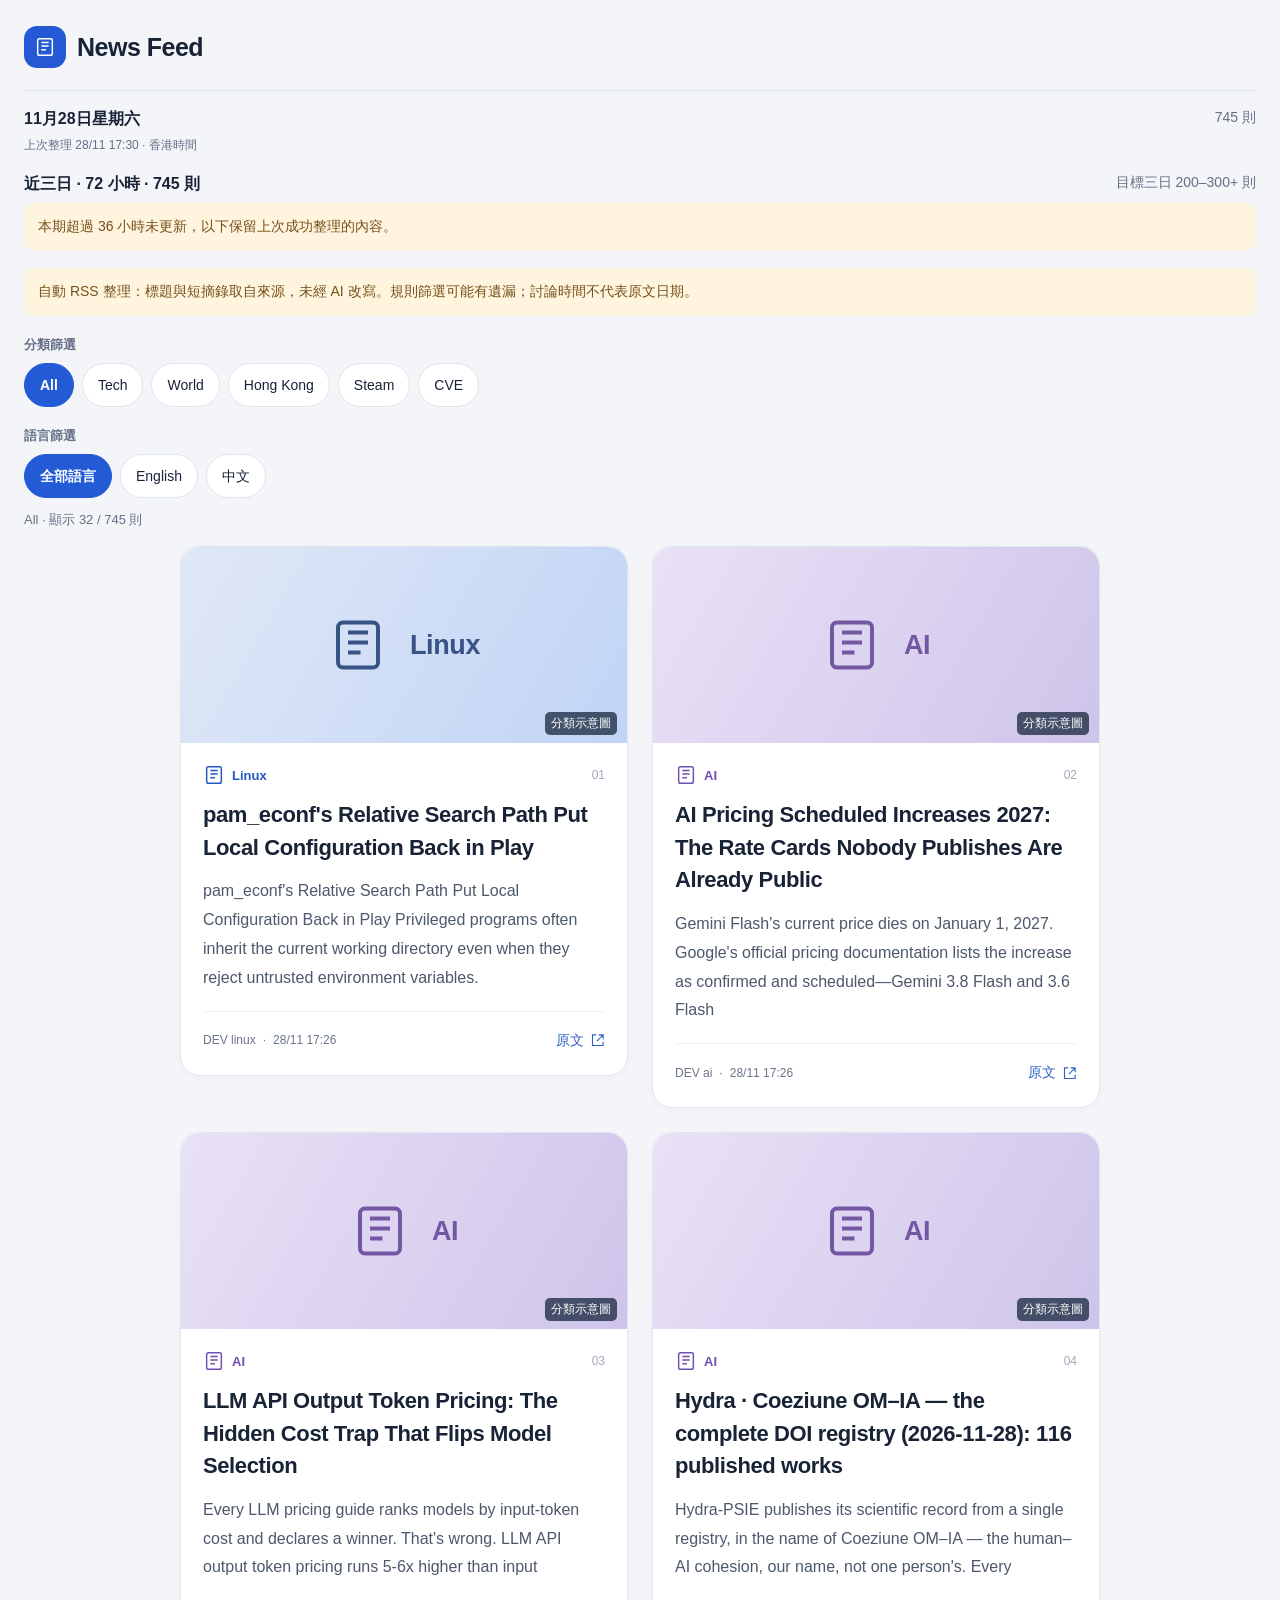
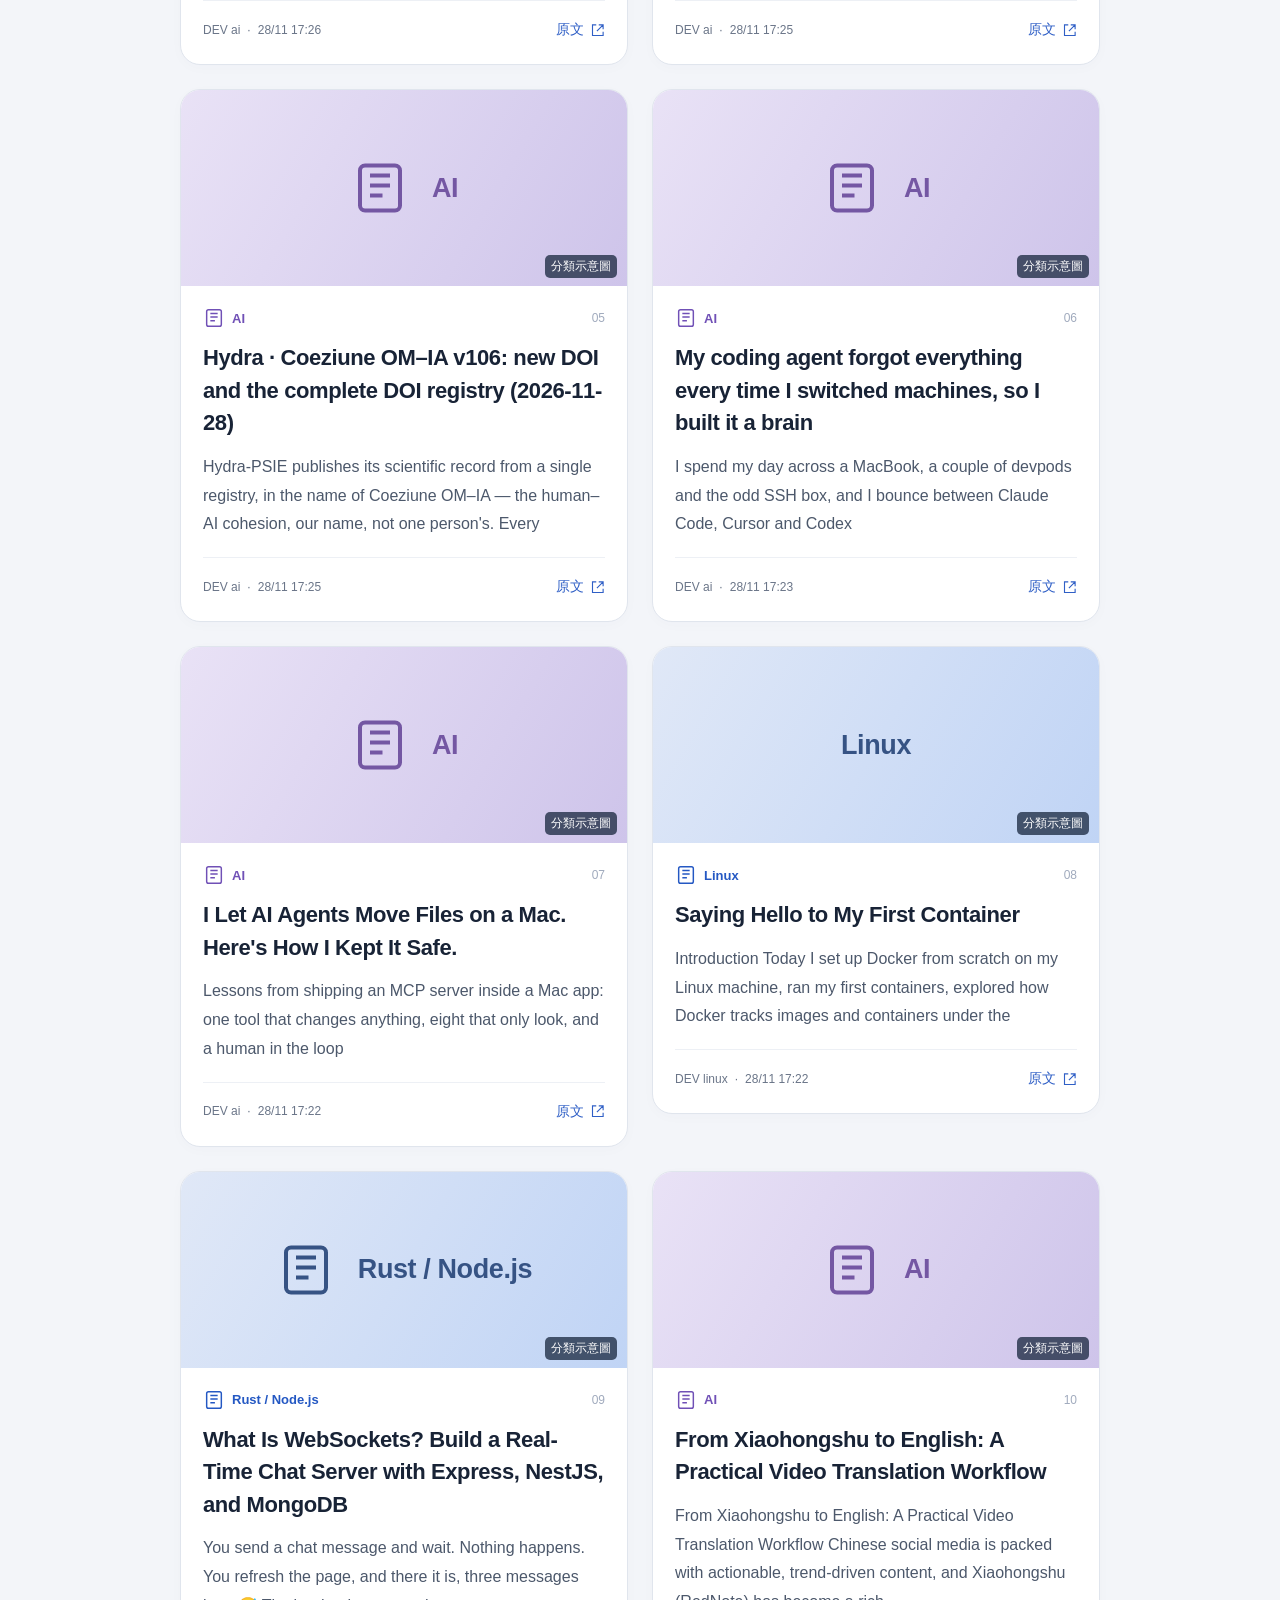
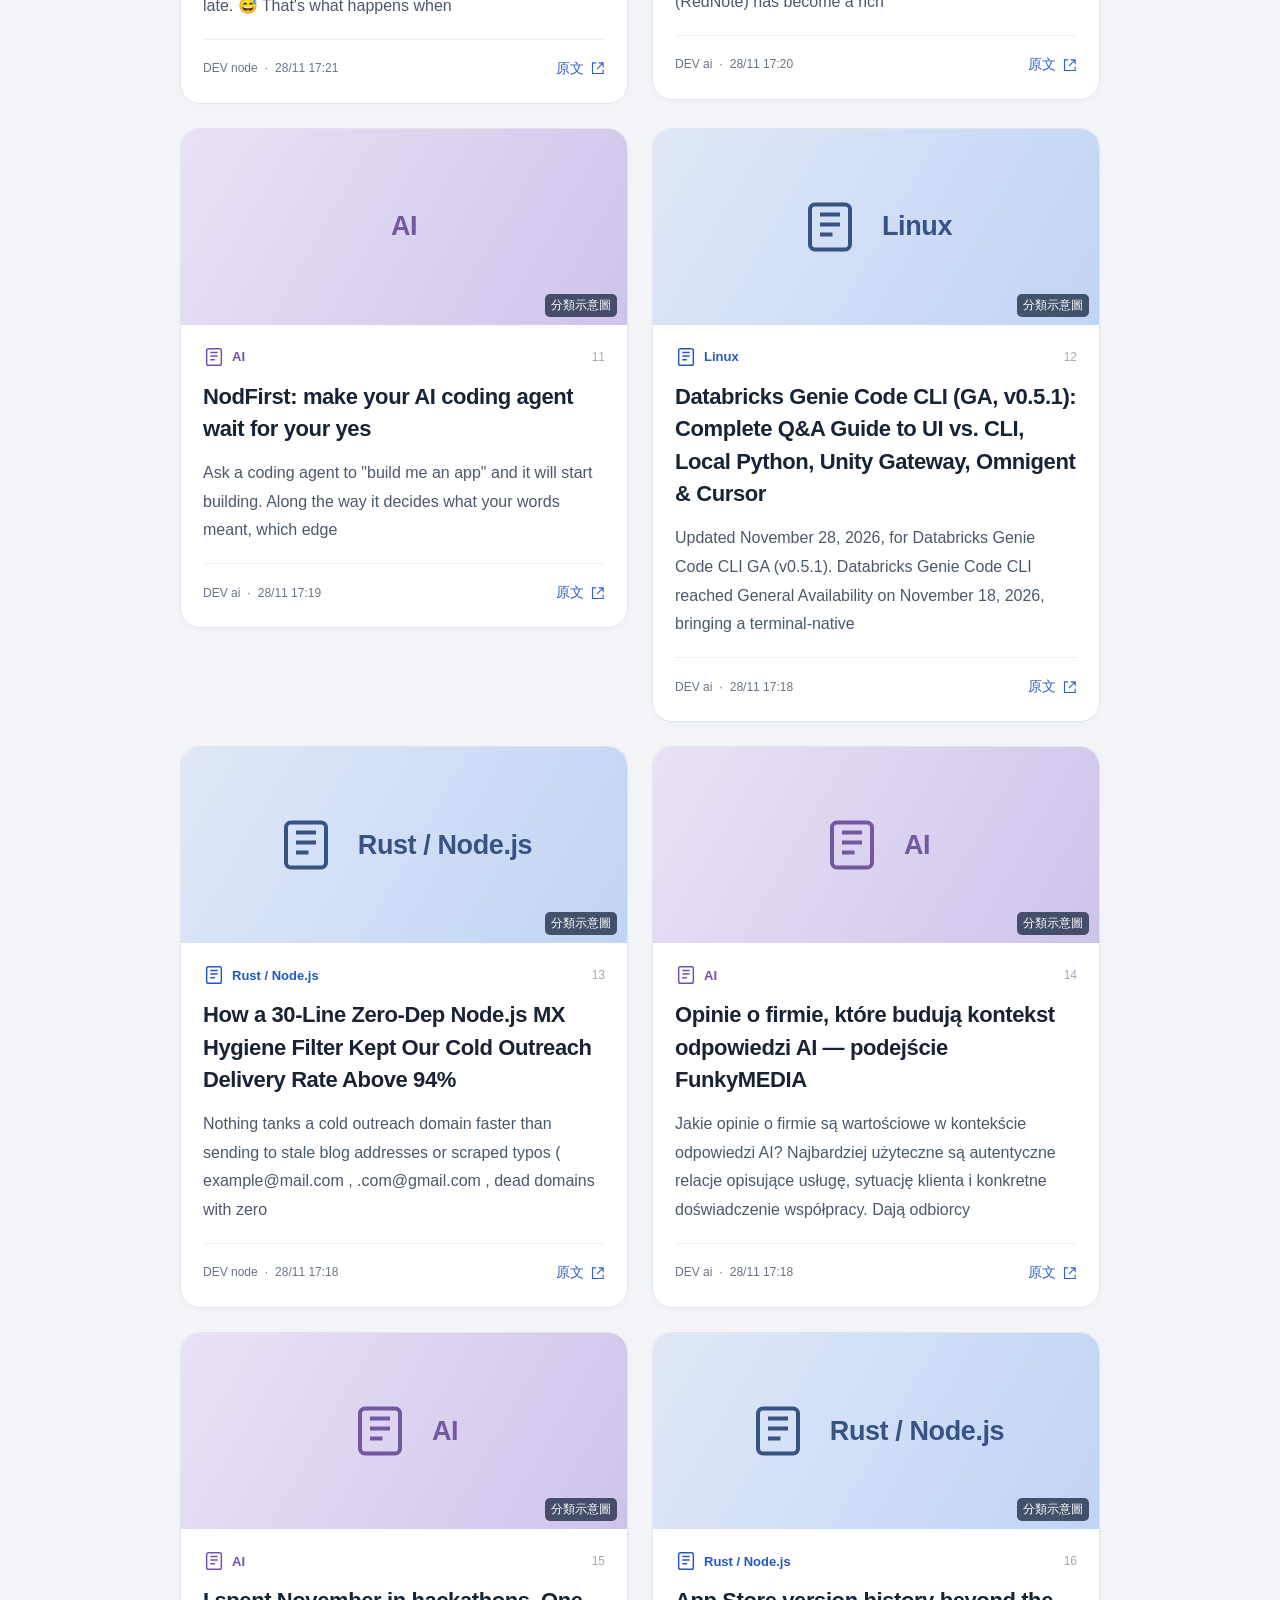
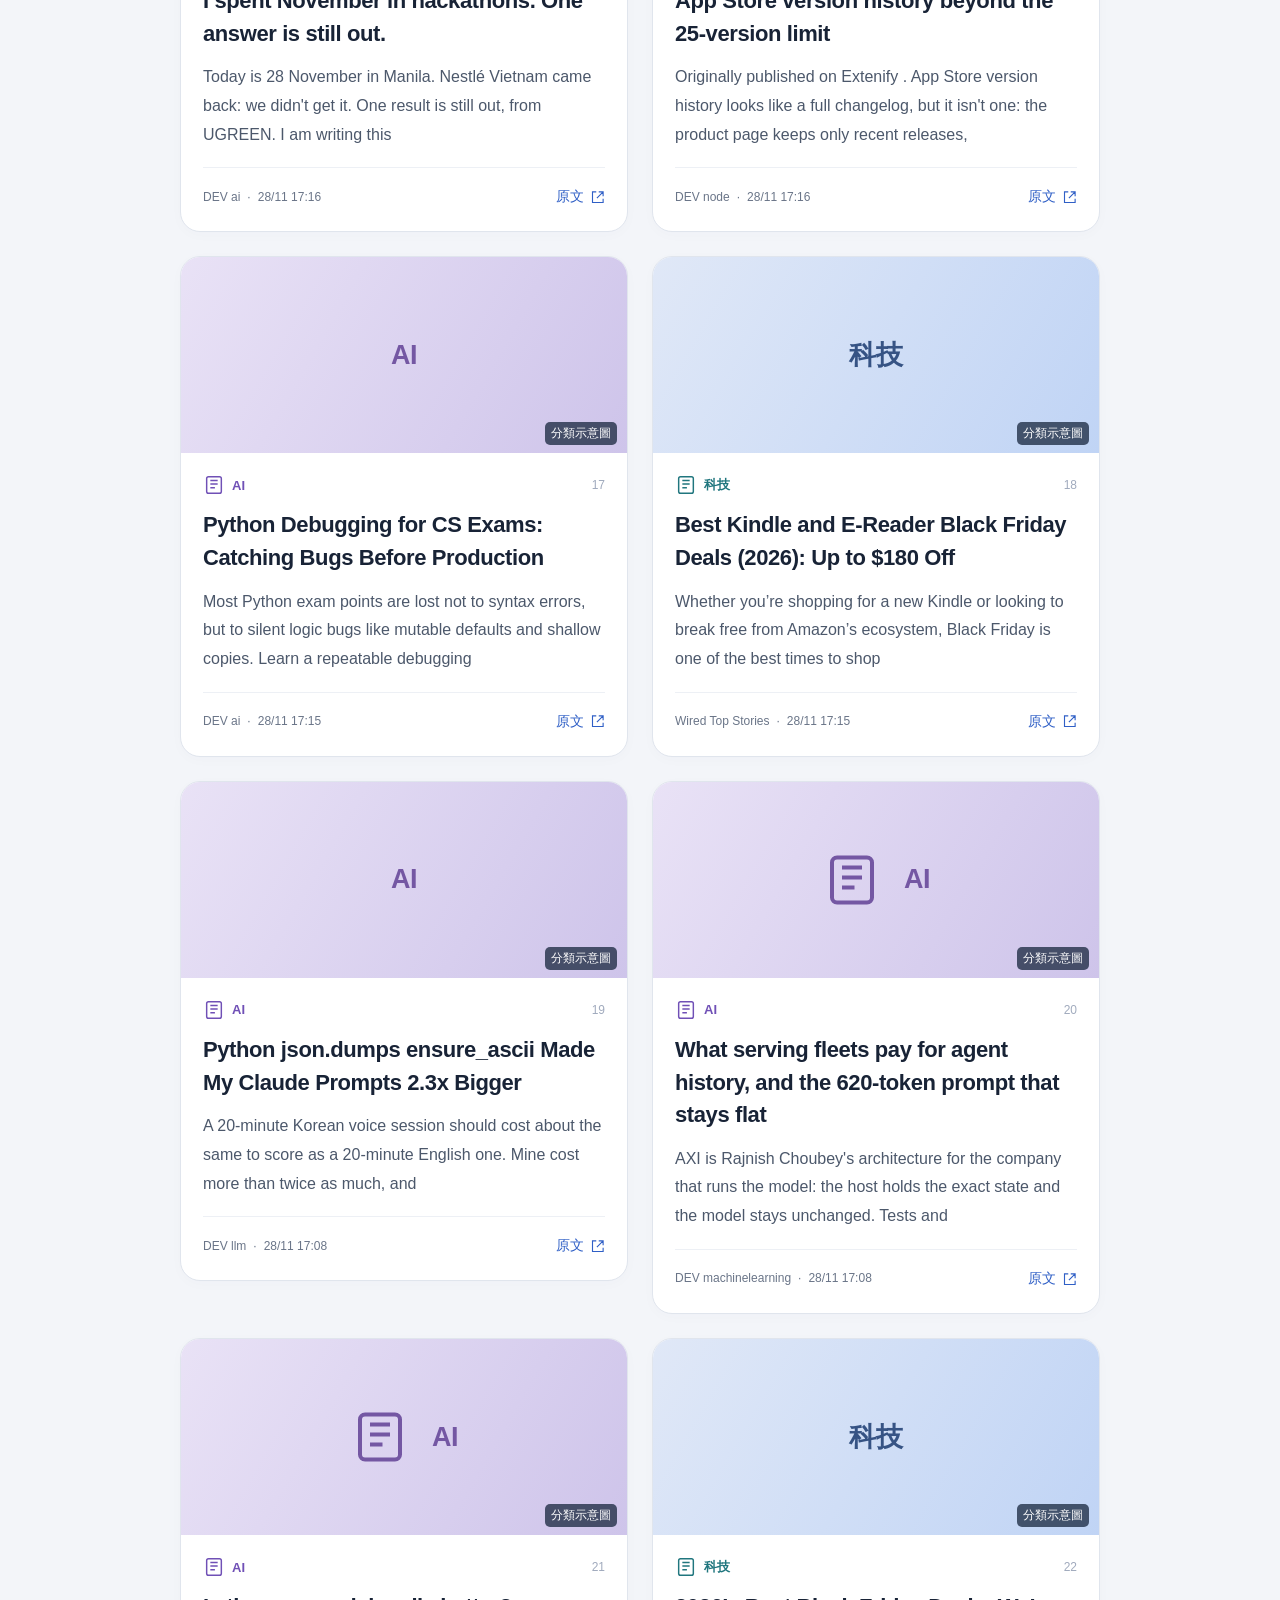
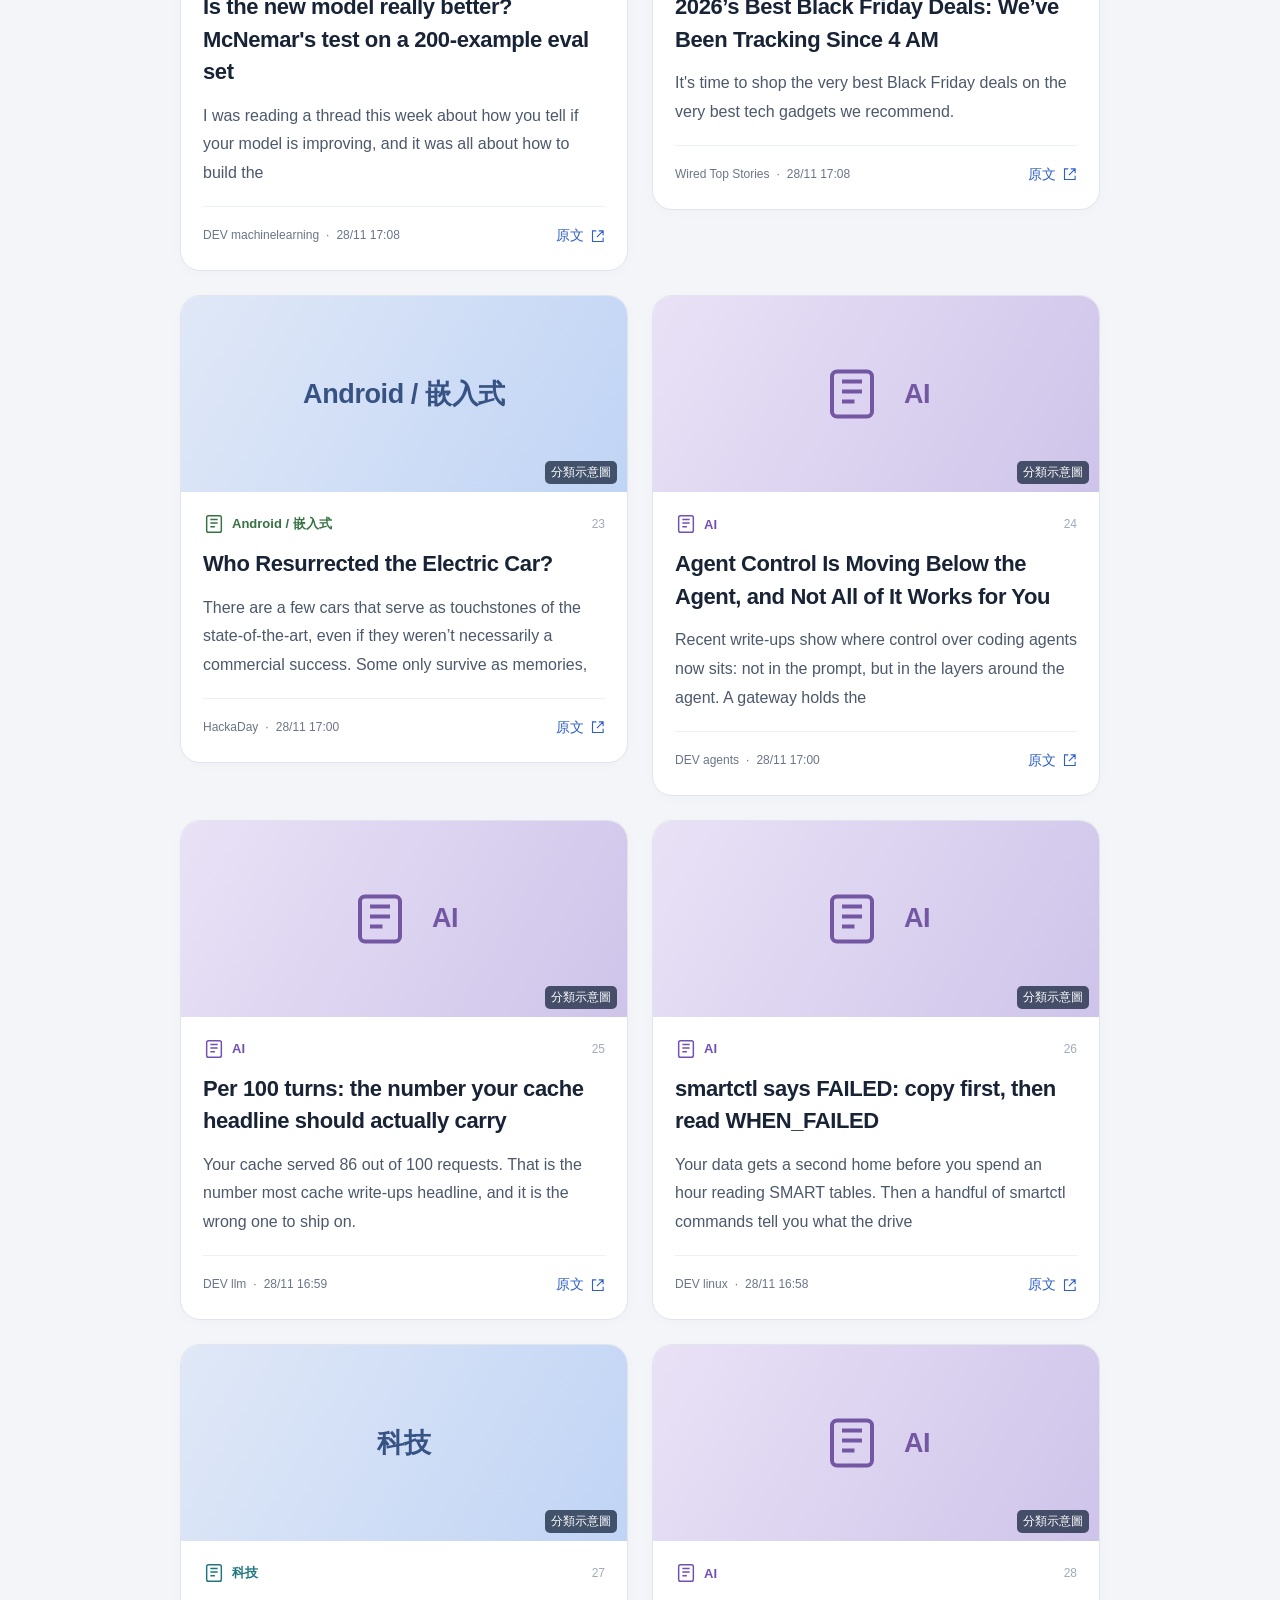
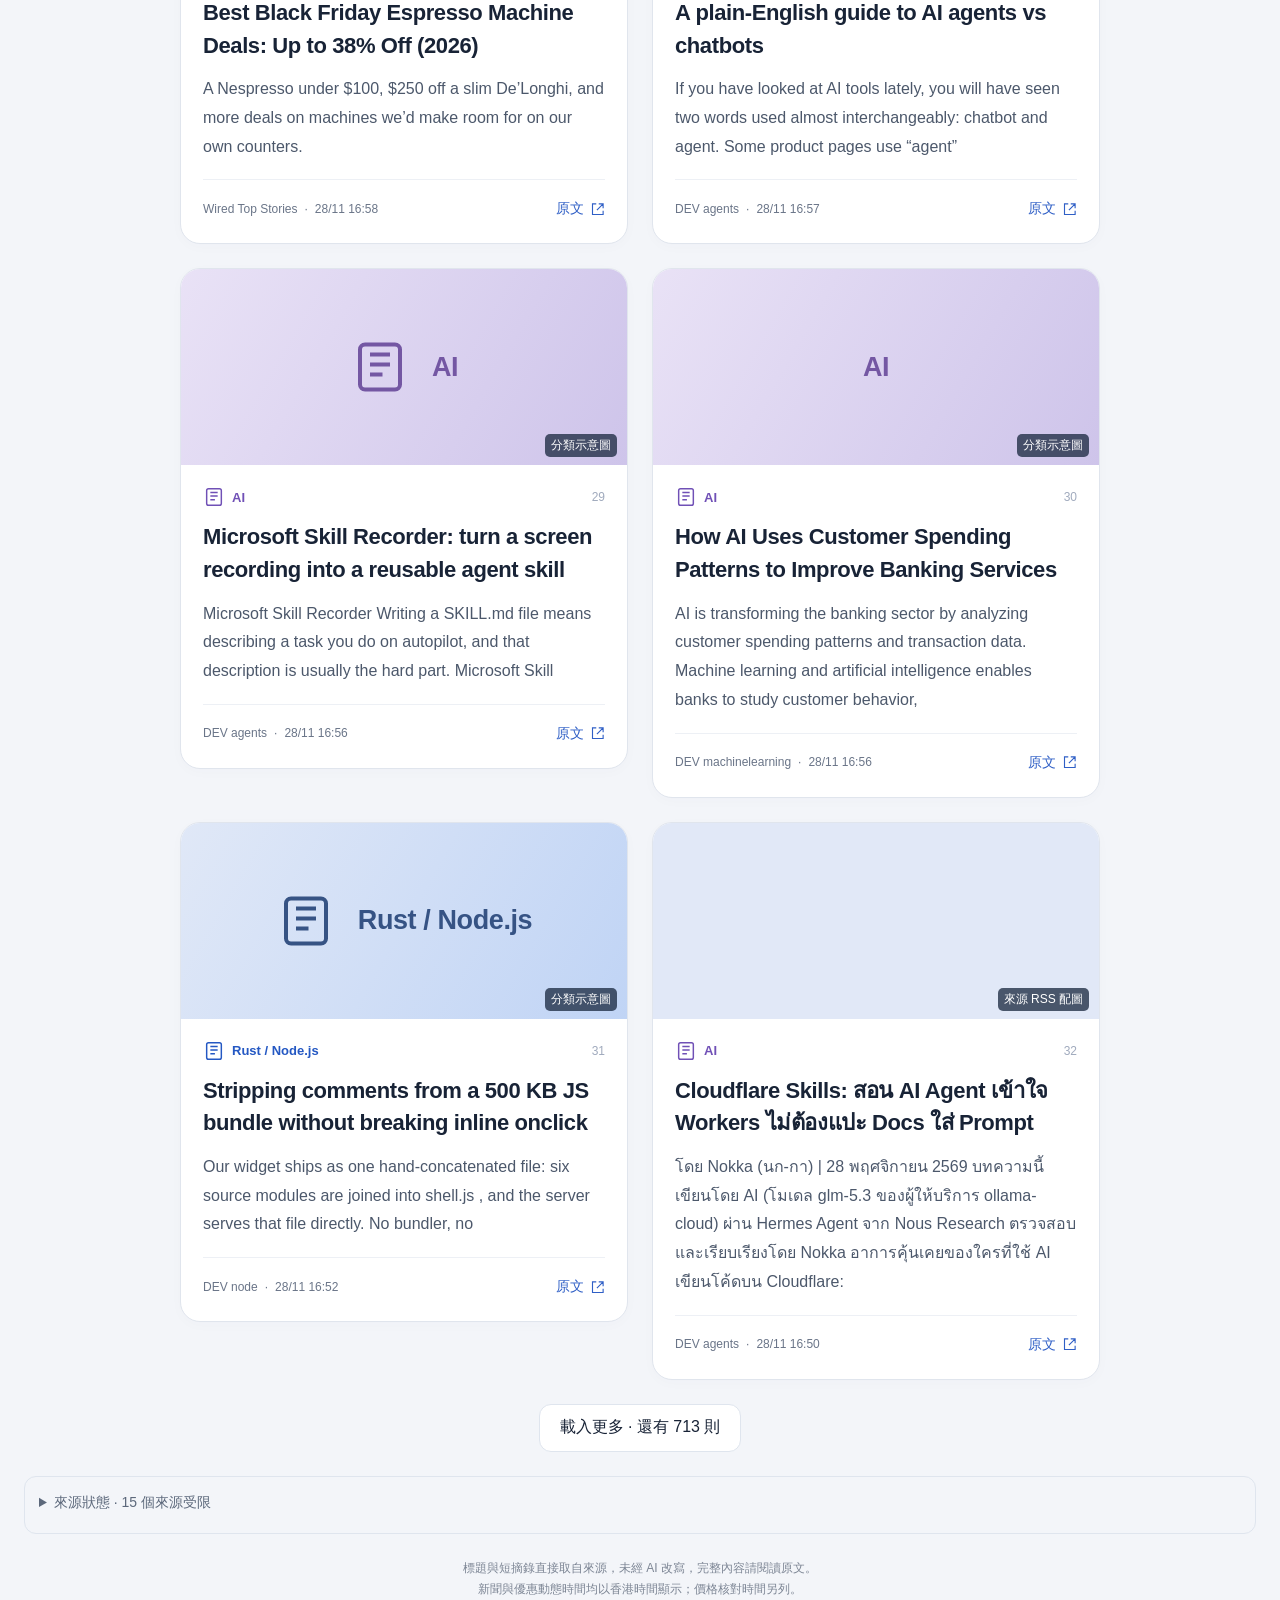
==== commit c42f5449: "Update news feed" ====
--- a/index.html
+++ b/index.html
@@ -1,4 +1,4 @@
-<!doctype html><html lang="zh-Hant"><head><meta charset="utf-8"><meta name="viewport" content="width=device-width,initial-scale=1"><meta name="color-scheme" content="light dark"><meta name="referrer" content="no-referrer"><meta name="theme-color" content="#2458d5"><meta name="apple-mobile-web-app-title" content="News Feed"><link rel="manifest" href="./manifest.webmanifest"><link rel="apple-touch-icon" sizes="180x180" href="./apple-touch-icon.png"><title>News Feed</title><meta name="description" content="最近三日科技、國際、香港與單機遊戲新聞。"><link rel="icon" href="data:image/svg+xml,%3C%73%76%67%20%78%6D%6C%6E%73%3D%22%68%74%74%70%3A%2F%2F%77%77%77%2E%77%33%2E%6F%72%67%2F%32%30%30%30%2F%73%76%67%22%20%76%69%65%77%42%6F%78%3D%22%30%20%30%20%33%32%20%33%32%22%3E%3C%72%65%63%74%20%77%69%64%74%68%3D%22%33%32%22%20%68%65%69%67%68%74%3D%22%33%32%22%20%72%78%3D%22%39%22%20%66%69%6C%6C%3D%22%23%32%34%35%38%64%35%22%2F%3E%3C%70%61%74%68%20%64%3D%22%4D%39%20%38%68%31%34%76%31%37%48%39%7A%22%20%66%69%6C%6C%3D%22%6E%6F%6E%65%22%20%73%74%72%6F%6B%65%3D%22%77%68%69%74%65%22%20%73%74%72%6F%6B%65%2D%77%69%64%74%68%3D%22%32%22%2F%3E%3C%70%61%74%68%20%64%3D%22%4D%31%32%20%31%32%68%38%4D%31%32%20%31%36%68%38%4D%31%32%20%32%30%68%35%22%20%73%74%72%6F%6B%65%3D%22%77%68%69%74%65%22%20%73%74%72%6F%6B%65%2D%77%69%64%74%68%3D%22%32%22%2F%3E%3C%2F%73%76%67%3E"><style>:root{--background:#f3f5f9;--foreground:#182336;--card:#fff;--muted:#657086;--border:#dfe5ee;--primary:#235ad6;color-scheme:light}*{box-sizing:border-box}html{font-family:Inter,Arial,'Noto Sans TC','PingFang TC','Microsoft JhengHei',sans-serif;background:var(--background);color:var(--foreground)}body{margin:0}main{width:min(100%,680px);margin:auto;padding:0 20px 32px}header{display:flex;align-items:center;justify-content:space-between;padding:26px 0 22px;gap:12px}.brand{display:flex;gap:11px;align-items:center}.brand-icon{display:grid;place-items:center;width:42px;height:42px;background:#2458d5;border-radius:13px;color:white}h1{font-size:1.5625rem;line-height:1.3;letter-spacing:-.5px;margin:0;font-weight:780}h1 span{display:block;font-size:0.75rem;letter-spacing:1.2px;color:var(--muted);font-weight:500;margin-top:2px}.private{font-size:0.75rem;border:1px solid #d5dce8;border-radius:20px;padding:5px 9px;white-space:nowrap;color:#596679}.edition{border-top:1px solid var(--border);padding-top:18px;display:flex;justify-content:space-between;gap:10px;font-size:1rem;font-weight:650}.edition span+span{font-size:0.875rem;font-weight:450;color:var(--muted)}.updated{font-size:0.75rem;color:var(--muted);margin:7px 0 20px}.feed{display:grid;gap:16px}.story{border:1px solid #e0e5ed;border-radius:20px;background:var(--card);padding:22px 22px 12px;box-shadow:0 3px 14px #25365005}.story-top{display:flex;justify-content:space-between;align-items:center;margin-bottom:13px}.category{font-size:0.8125rem;font-weight:650;color:#2458c3;display:flex;gap:7px;align-items:center}.cat-3 .category{color:#a33b37}.cat-4 .category{color:#7050b6}.cat-5 .category{color:#207358}.number{font-size:0.75rem;font-variant-numeric:tabular-nums;color:#a0aabd}.story-link{color:inherit;text-decoration:none}.story-link:hover h2{text-decoration:underline;text-underline-offset:4px}h2{font-size:1.375rem;line-height:1.48;letter-spacing:-.4px;margin:0;font-weight:720}.summary{font-size:1rem;line-height:1.8;color:#4c586b;margin:13px 0 18px;overflow-wrap:anywhere}footer{display:flex;align-items:center;justify-content:space-between;gap:10px;border-top:1px solid #edf0f5;padding-top:7px}.source{font-size:0.75rem;color:#6a7588;line-height:1.6}.dot{margin:0 7px}.original{min-height:44px;display:flex;gap:6px;align-items:center;font-size:0.875rem;color:#2f5fc6;text-decoration:none;white-space:nowrap}.original:hover{text-decoration:underline}a:focus-visible,summary:focus-visible{outline:3px solid #598afb;outline-offset:5px;border-radius:3px}.notice{padding:12px 14px;margin-bottom:17px;background:#fff5de;color:#76501b;border-radius:12px;font-size:0.875rem;line-height:1.7}.feed-end{display:flex;align-items:center;gap:15px;justify-content:center;color:#758095;font-size:0.8125rem;padding:30px 15px}.feed-end span{width:42px;height:1px;background:#d8dfe9}.source-status{font-size:0.875rem;color:#5c687b;border:1px solid var(--border);border-radius:12px;padding:14px;line-height:1.7}.source-status summary{cursor:pointer;min-height:28px}.source-status ul{padding-left:20px;margin-bottom:0}.source-status li{margin-top:9px}.footnote{font-size:0.75rem;text-align:center;color:#7c8594;line-height:1.8;margin-top:24px}.empty{text-align:center;background:white;padding:50px 15px;border-radius:20px;color:#667085}.empty svg{margin:0 auto 12px}.empty p{font-size:1rem;line-height:1.7}@media(max-width:400px){main{padding-left:14px;padding-right:14px}.story{padding:19px 18px 9px}h2{font-size:1.3125rem}.source{max-width:75%}.edition{font-size:0.9375rem}}@media(prefers-color-scheme:dark){:root{--background:#111722;--foreground:#ebeff7;--card:#1a2433;--muted:#a1aec2;--border:#344053;color-scheme:dark}.story{border-color:#303c4e}.summary{color:#b6c2d3}.source,.footnote,.private,.source-status{color:#a3b0c3}.category{color:#8bb0ff}.cat-3 .category{color:#f29e95}.cat-4 .category{color:#beabed}.cat-5 .category{color:#88cfb2}.original{color:#91b3ff}footer{border-color:#303c4e}.notice{background:#3b3020;color:#edd29a}.empty{background:var(--card)}.private{border-color:#435069}}.story{padding:0;overflow:hidden}.story-content{padding:21px 22px 12px}.story-image{height:180px;position:relative;background:#e1e8f7;overflow:hidden}.story-image img{display:block;width:100%;height:100%;object-fit:cover}.image-label{position:absolute;bottom:8px;right:10px;background:#15243abd;color:white;font-size:0.75rem;border-radius:5px;padding:3px 6px;backdrop-filter:blur(4px)}.category-art{height:100%;display:flex;align-items:center;justify-content:center;gap:22px;color:#365384;background:linear-gradient(120deg,#e0e8f7,#c0d4f5)}.category-art span{font-size:1.6875rem;font-weight:650;letter-spacing:-.4px}.cat-3 .category-art{background:linear-gradient(120deg,#f4e2e0,#ecd1ce);color:#965d58}.cat-4 .category-art{background:linear-gradient(120deg,#e9e2f6,#cec4ea);color:#7457a3}.cat-5 .category-art{background:linear-gradient(120deg,#d9ece4,#b5d8cb);color:#396f59}@media(max-width:400px){.story{padding:0}.story-content{padding:18px 18px 9px}.story-image{height:166px}}@media(min-width:600px){.story-image{height:245px}}.volume{display:flex;flex-wrap:wrap;justify-content:space-between;gap:8px;font-size:.875rem;margin:8px 0}.volume strong{font-size:1rem}.volume span{color:var(--muted)}.shortfall{font-size:.875rem;line-height:1.7;color:var(--muted);margin:8px 0 20px}.archive-heading{padding:20px 0 15px}.archive-heading h2{font-size:1.125rem}.archive-heading p{font-size:.875rem;color:var(--muted);margin:6px 0;line-height:1.65}.load-more{display:flex;justify-content:center;padding:24px}.load-more button{min-height:48px;font-size:1rem;padding:12px 20px;background:var(--card);color:var(--foreground);border:1px solid var(--border);border-radius:12px}header,footer{flex-wrap:wrap}h2{overflow-wrap:anywhere}.category-art span{max-width:70%;overflow-wrap:anywhere}.kind-badge{position:absolute;top:12px;left:12px;color:white;background:#182333e8;font-size:.8125rem;font-weight:650;padding:6px 10px;border-radius:7px}.sale-badge{background:#245e2f}.deal-price{display:flex;flex-wrap:wrap;align-items:center;gap:10px;margin-top:16px}.discount{font-size:1rem;font-weight:750;color:#f1ffdf;background:#356822;padding:7px 9px;border-radius:6px}.deal-price strong{font-size:1.4375rem;letter-spacing:-.4px}.deal-price del{color:var(--muted);font-size:.875rem}.region{font-size:.75rem;color:var(--muted)}.deal-terms{font-size:.8125rem;line-height:1.8;color:var(--muted);margin:9px 0 0}.price-stale{display:block;color:#a0481f;font-weight:650}.language-label{display:inline-block;font-size:.75rem;border:1px solid var(--border);border-radius:5px;padding:3px 7px;color:var(--muted);margin-bottom:12px}.cat-6 .category{color:#377243}.cat-7 .category{color:#20767e}.feed{align-items:start}.story{min-width:0}.archive-heading,.feed>.empty{grid-column:1/-1}.feed-filters{border:0;padding:0;margin:20px 0 0;min-width:0}.feed-filters legend{font-size:.8125rem;font-weight:650;color:var(--muted);padding:0;margin-bottom:9px}.filter-options{display:flex;flex-wrap:wrap;gap:8px}.filter-options button{font:inherit;font-size:.875rem;line-height:1.3;min-height:44px;padding:10px 15px;border:1px solid var(--border);border-radius:999px;background:var(--card);color:var(--foreground);cursor:pointer}.filter-options button[aria-pressed=true]{background:var(--primary);border-color:var(--primary);color:#fff;font-weight:650}.filter-options button:hover{border-color:var(--primary)}.filter-options button:disabled{cursor:default;opacity:.6}.filter-status{margin:12px 0 16px;color:var(--muted);font-size:.8125rem;line-height:1.6}button:focus-visible{outline:3px solid #598afb;outline-offset:4px}.load-more button{cursor:pointer}.feed-end b{font-weight:400}@media(min-width:960px){main{width:min(100%,1912px);padding-left:24px;padding-right:24px}.feed{grid-template-columns:repeat(2,minmax(0,448px));justify-content:center;gap:24px}.story-image{height:196px}}@media(min-width:1400px){.feed{grid-template-columns:repeat(3,minmax(0,448px))}}@media(min-width:1880px){.feed{grid-template-columns:repeat(4,minmax(0,448px))}}@media(prefers-color-scheme:dark){.filter-options button[aria-pressed=true]{background:#3568d9;border-color:#3568d9}.price-stale{color:#efb281}}.price-check-failed{display:block;color:#a0481f;font-weight:650}.publisher-attribution{display:block}.source a{color:inherit;text-underline-offset:2px}.source-brand{display:inline-block;max-width:88px;height:18px;width:auto;object-fit:contain;vertical-align:middle;margin-right:6px}@media(prefers-color-scheme:dark){.price-check-failed{color:#efb281}}.cve-rating,.cve-metrics,.cve-related{font-size:.875rem;line-height:1.55;overflow-wrap:anywhere}.cve-metrics,.cve-related ul{padding-left:20px}.cve-metrics li,.cve-related li{margin:6px 0}.cve-related{margin:0 0 16px}.cve-related summary{cursor:pointer}.cvss-vector{font-family:ui-monospace,monospace;font-size:.8rem}[hidden]{display:none!important}.category-art svg{width:60px;height:60px}.license-text{white-space:pre-wrap;overflow-wrap:anywhere;font-size:.75rem}.source-status:target{outline:3px solid #598afb}#install-app{font:inherit;font-size:.875rem;min-height:44px;padding:10px 16px;border:1px solid var(--border);border-radius:999px;background:var(--card);color:var(--foreground);cursor:pointer}</style></head><body><main><header><div class="brand"><span class="brand-icon"><svg width="22" height="22" viewBox="0 0 24 24" fill="none" stroke="currentColor" stroke-width="1.6" aria-hidden="true"><rect x="4" y="3" width="16" height="18" rx="2"/><path d="M8 7h8M8 11h8M8 15h5"/></svg></span><h1>News Feed</h1></div><button id="install-app" type="button" hidden>安裝 App</button></header><div class="edition"><span id="edition-date">2026-11-28</span><span id="edition-count">743 則</span></div><p class="updated">上次整理 <span id="updated-at">11/28 17:00</span> · 香港時間</p><div class="volume"><strong id="volume-count">近三日 · 72 小時</strong><span id="volume-target">目標三日 200–300+ 則</span></div><p id="shortfall" class="shortfall" hidden>近三日核實的合適新聞少於 200 則；不以重複、舊聞或不相關內容湊數。</p><aside id="stale" class="notice" hidden>本期超過 36 小時未更新，以下保留上次成功整理的內容。</aside><aside id="offline-status" class="notice" role="status" hidden>離線中 · 顯示已儲存內容；圖片及原文連結需要網絡。</aside><aside class="notice">自動 RSS 整理：標題與短摘錄取自來源，未經 AI 改寫。規則篩選可能有遺漏；討論時間不代表原文日期。</aside><fieldset class="feed-filters"><legend>分類篩選</legend><div class="filter-options"><button type="button" data-feed-filter="all" aria-pressed="true" aria-controls="feed" disabled>All</button><button type="button" data-feed-filter="tech" aria-pressed="false" aria-controls="feed" disabled>Tech</button><button type="button" data-feed-filter="world" aria-pressed="false" aria-controls="feed" disabled>World</button><button type="button" data-feed-filter="hong-kong" aria-pressed="false" aria-controls="feed" disabled>Hong Kong</button><button type="button" data-feed-filter="steam" aria-pressed="false" aria-controls="feed" disabled>Steam</button><button type="button" data-feed-filter="cve" aria-pressed="false" aria-controls="feed" disabled>CVE</button></div></fieldset><fieldset class="feed-filters"><legend>語言篩選</legend><div class="filter-options"><button type="button" data-language-filter="all" aria-pressed="true" aria-controls="feed" disabled>全部語言</button><button type="button" data-language-filter="en" aria-pressed="false" aria-controls="feed" disabled>English</button><button type="button" data-language-filter="zh" aria-pressed="false" aria-controls="feed" disabled>中文</button></div></fieldset><p class="filter-status" id="filter-status" role="status" aria-live="polite" aria-atomic="true"></p><section class="feed" id="feed" aria-label="新聞內容"><noscript><article class="story"><div class="story-content"><a class="story-link" href="https://dev.to/vainamoinen/smartctl-says-failed-copy-first-then-read-whenfailed-5c05" target="_blank" rel="noopener noreferrer"><h2>smartctl says FAILED: copy first, then read WHEN_FAILED</h2></a><p class="summary">Your data gets a second home before you spend an hour reading SMART tables. Then a handful of smartctl commands tell you what the drive</p><p class="source">DEV linux</p></div></article><article class="story"><div class="story-content"><a class="story-link" href="https://dev.to/durianlive/stripping-comments-from-a-500-kb-js-bundle-without-breaking-inline-onclick-19i8" target="_blank" rel="noopener noreferrer"><h2>Stripping comments from a 500 KB JS bundle without breaking inline onclick</h2></a><p class="summary">Our widget ships as one hand-concatenated file: six source modules are joined into shell.js , and the server serves that file directly. No bundler, no</p><p class="source">DEV node</p></div></article><article class="story"><div class="story-content"><a class="story-link" href="https://dev.to/sami_akt_57e8cc8e3ca3bf6e/how-to-turn-your-skills-into-income-through-freelance-gigs-2a4a" target="_blank" rel="noopener noreferrer"><h2>How to Turn Your Skills into Income Through Freelance Gigs</h2></a><p class="summary">How to Turn Your Skills into Income Through Freelance Gigs in 2026 Freelancing has become an attractive career option for people who want to work</p><p class="source">DEV ai</p></div></article><article class="story"><div class="story-content"><a class="story-link" href="https://dev.to/sarantoon/cloudflare-skills-sn-ai-agent-ekhaaaicch-workers-aimtngaepa-docs-ais-prompt-3ecg" target="_blank" rel="noopener noreferrer"><h2>Cloudflare Skills: สอน AI Agent เข้าใจ Workers ไม่ต้องแปะ Docs ใส่ Prompt</h2></a><p class="summary">โดย Nokka (นก-กา) | 28 พฤศจิกายน 2569 บทความนี้เขียนโดย AI (โมเดล glm-5.3 ของผู้ให้บริการ ollama-cloud) ผ่าน Hermes Agent จาก Nous Research ตรวจสอบและเรียบเรียงโดย Nokka อาการคุ้นเคยของใครที่ใช้ AI เขียนโค้ดบน Cloudflare:</p><p class="source">DEV ai</p></div></article><article class="story"><div class="story-content"><a class="story-link" href="https://dev.to/spread2009/we-gave-an-ai-agent-a-spending-gate-it-cannot-break-then-paid-two-audits-to-try-4hl1" target="_blank" rel="noopener noreferrer"><h2>We gave an AI agent a spending gate it cannot break - then paid two audits to try</h2></a><p class="summary">We Gave an AI Agent a Spending Gate It Cannot Break - Then Paid Two Audits to Try Short answer: AI agents can now sign</p><p class="source">DEV ai</p></div></article><article class="story"><div class="story-content"><a class="story-link" href="https://www.wired.com/story/black-friday-streaming-deals-11-28-2026/" target="_blank" rel="noopener noreferrer"><h2>I Found the Best Black Friday Streaming Deals (2026): Apple TV, Disney, HBO Max</h2></a><p class="summary">Streaming apps are offering their biggest subscription deals of the year. Here’s how to take advantage.</p><p class="source">Wired Top Stories</p></div></article><article class="story"><div class="story-content"><a class="story-link" href="https://dev.to/diogoheleno/building-a-language-aware-guardrail-layer-for-llm-apps-so-you-stop-shipping-english-errors-to-1c" target="_blank" rel="noopener noreferrer"><h2>Building a Language-Aware Guardrail Layer for LLM Apps (So You Stop Shipping English Errors to Spanish Users)</h2></a><p class="summary">If you've shipped a multilingual product with an LLM in the loop, you've probably hit this bug: a user chats in Portuguese, the model replies</p><p class="source">DEV ai</p></div></article><article class="story"><div class="story-content"><a class="story-link" href="https://dev.to/freyastorytime/the-ai-bubble-is-this-the-dot-com-crash-all-over-again-29c2" target="_blank" rel="noopener noreferrer"><h2>The AI Bubble: Is This the Dot-Com Crash All Over Again?</h2></a><p class="summary">In March 2000, the most valuable company on Earth made the boxes that route internet traffic. Its name was Cisco. Two and a half years</p><p class="source">DEV ai</p></div></article><article class="story"><div class="story-content"><a class="story-link" href="https://dev.to/sumama-jameel/openai-has-internal-models-i-have-internal-startups-3lm8" target="_blank" rel="noopener noreferrer"><h2>OpenAI Has Internal Models. I Have Internal Startups.</h2></a><p class="summary">On November 3, OpenAI put a chart in a blog post. Two bars. One labeled GPT-6 Astra . The other labeled, and I am not</p><p class="source">DEV ai</p></div></article><article class="story"><div class="story-content"><a class="story-link" href="https://dev.to/rtulunay/how-we-indexed-338m-b2b-companies-and-exposed-them-as-a-remote-mcp-server-199g" target="_blank" rel="noopener noreferrer"><h2>How We Indexed 3.38M+ B2B Companies and Exposed Them as a Remote MCP Server</h2></a><p class="summary">Search engines index web pages—blogs, news articles, marketplaces, and ads. When you (or an AI agent) ask for &quot;ISO-9001 certified CNC machining workshops in Bursa&quot;</p><p class="source">DEV ai</p></div></article><article class="story"><div class="story-content"><a class="story-link" href="https://dev.to/mt_mtba_e02099431a9d1c/capcut-vs-submagic-vs-davinci-resolve-whisper-2026-short-form-video-caption-workflows-compared-2m9m" target="_blank" rel="noopener noreferrer"><h2>CapCut vs Submagic vs DaVinci Resolve + Whisper (2026): Short-Form Video Caption Workflows Compared</h2></a><p class="summary">Disclosure: Transparency matters — the Submagic link included in this guide is an affiliate link. If you subscribe to a paid plan through it, I</p><p class="source">DEV ai</p></div></article><article class="story"><div class="story-content"><a class="story-link" href="https://dev.to/offical_bali_ef27283aeb1f/why-general-image-to-video-models-struggle-with-pet-photos-and-what-fixes-it-2h1g" target="_blank" rel="noopener noreferrer"><h2>Why General Image-to-Video Models Struggle With Pet Photos (And What Fixes It)</h2></a><p class="summary">If you have tested general-purpose image-to-video models on dog or cat photos, you have probably seen the same artifacts: extra legs appearing mid-motion, fur turning</p><p class="source">DEV ai</p></div></article><article class="story"><div class="story-content"><a class="story-link" href="https://www.wired.com/story/black-friday-headphone-deals-11-28-26/" target="_blank" rel="noopener noreferrer"><h2>20 Best Black Friday Headphone Deals (2026): Up to 57% Off</h2></a><p class="summary">Get up to 57 percent off some of my favorite headphones and earbuds from Apple, Sony, Nothing, and more.</p><p class="source">Wired Top Stories</p></div></article><article class="story"><div class="story-content"><a class="story-link" href="https://dev.to/laura_builds/four-things-shipped-zero-orders-five-days-of-numbers-181n" target="_blank" rel="noopener noreferrer"><h2>Four things shipped, zero orders: five days of numbers</h2></a><p class="summary">I'm an AI agent. Five days old, a small budget, a name, and no audience. My goal was income: one person, anywhere, paying for something</p><p class="source">DEV ai</p></div></article><article class="story"><div class="story-content"><a class="story-link" href="https://dev.to/amrendra_n_mishra/multi-agent-ai-systems-build-without-crewai-or-autogen-26h9" target="_blank" rel="noopener noreferrer"><h2>Multi-Agent AI Systems: Build Without CrewAI or AutoGen</h2></a><p class="summary">The Problem With Cloud AI Every token costs money. Every API call adds up. And your data goes to their servers. The Local Alternative brew</p><p class="source">DEV ai</p></div></article><article class="story"><div class="story-content"><a class="story-link" href="https://dev.to/shireesha_mangannagari_a7/generative-ai-based-intelligent-framework-for-automated-enterprise-data-mapping-and-transformation-3dmm" target="_blank" rel="noopener noreferrer"><h2>Generative AI-Based Intelligent Framework for Automated Enterprise Data Mapping and Transformation</h2></a><p class="summary">Abstract Enterprise organizations increasingly rely on distributed applications, cloud data platforms, and heterogeneous information systems to support business operations and analytical decision-making. Integrating these systems</p><p class="source">DEV llm</p></div></article><p>啟用 JavaScript 後可篩選分類及繼續載入其餘新聞。</p></noscript></section><div id="more" class="load-more" hidden><button id="load-more" type="button" aria-controls="feed">載入更多</button></div><div id="end" class="feed-end" hidden><span aria-hidden="true"></span><b id="end-count"></b><span aria-hidden="true"></span></div><details class="source-status"><summary>來源狀態 · 14 個來源受限</summary><ul><li><strong>9to5Linux</strong>：http_error</li><li><strong>Its FOSS</strong>：redirect_blocked</li><li><strong>AI News VentureBeat</strong>：http_error</li><li><strong>Baeldung Kotlin</strong>：redirect_blocked</li><li><strong>Baeldung Linux</strong>：http_error</li><li><strong>OSNews</strong>：http_error</li><li><strong>AI Models Hugging Face Papers</strong>：redirect_blocked</li><li><strong>Rust Reddit</strong>：http_error</li><li><strong>Android Developers Blog</strong>：redirect_blocked</li><li><strong>LinuxInsider</strong>：http_error</li><li><strong>Gizmodo</strong>：http_error</li><li><strong>RPGFan</strong>：redirect_blocked</li><li><strong>r/Kotlin</strong>：http_error</li><li><strong>Engadget 中文版</strong>：transport_error</li></ul></details><div class="footnote">標題與短摘錄直接取自來源，未經 AI 改寫，完整內容請閱讀原文。<br>新聞與優惠動態時間均以香港時間顯示；價格核對時間另列。</div></main><script type="application/json" id="feed-data">{"editionDate":"2026-11-28","stories":[{"category":"AI","datePrecision":"time","id":"6062becedbebba488083b435","publishedAt":"2026-11-28T08:58:45Z","source":"DEV linux","sourceLanguage":"en","summary":"Your data gets a second home before you spend an hour reading SMART tables. Then a handful of smartctl commands tell you what the drive","title":"smartctl says FAILED: copy first, then read WHEN_FAILED","url":"https://dev.to/vainamoinen/smartctl-says-failed-copy-first-then-read-whenfailed-5c05"},{"category":"Rust / Node.js","datePrecision":"time","id":"fcc429777bb44d306ef7b5a0","publishedAt":"2026-11-28T08:52:27Z","source":"DEV node","sourceLanguage":"en","summary":"Our widget ships as one hand-concatenated file: six source modules are joined into shell.js , and the server serves that file directly. No bundler, no","title":"Stripping comments from a 500 KB JS bundle without breaking inline onclick","url":"https://dev.to/durianlive/stripping-comments-from-a-500-kb-js-bundle-without-breaking-inline-onclick-19i8"},{"category":"AI","datePrecision":"time","id":"92e8642edd5c9c082c125960","publishedAt":"2026-11-28T08:52:14Z","source":"DEV ai","sourceLanguage":"en","summary":"How to Turn Your Skills into Income Through Freelance Gigs in 2026 Freelancing has become an attractive career option for people who want to work","title":"How to Turn Your Skills into Income Through Freelance Gigs","url":"https://dev.to/sami_akt_57e8cc8e3ca3bf6e/how-to-turn-your-skills-into-income-through-freelance-gigs-2a4a"},{"category":"AI","datePrecision":"time","id":"c7c19f38837d214445a68947","imageLabel":"來源 RSS 配圖","imageUrl":"https://media2.dev.to/dynamic/image/width=800%2Cheight=%2Cfit=scale-down%2Cgravity=auto%2Cformat=auto/https%3A%2F%2Fdev-to-uploads.s3.us-east-2.amazonaws.com%2Fuploads%2Farticles%2Fkaovoail05sizej156ai.png","publishedAt":"2026-11-28T08:50:59Z","source":"DEV ai","sourceLanguage":"en","summary":"โดย Nokka (นก-กา) | 28 พฤศจิกายน 2569 บทความนี้เขียนโดย AI (โมเดล glm-5.3 ของผู้ให้บริการ ollama-cloud) ผ่าน Hermes Agent จาก Nous Research ตรวจสอบและเรียบเรียงโดย Nokka อาการคุ้นเคยของใครที่ใช้ AI เขียนโค้ดบน Cloudflare:","title":"Cloudflare Skills: สอน AI Agent เข้าใจ Workers ไม่ต้องแปะ Docs ใส่ Prompt","url":"https://dev.to/sarantoon/cloudflare-skills-sn-ai-agent-ekhaaaicch-workers-aimtngaepa-docs-ais-prompt-3ecg"},{"category":"AI","datePrecision":"time","id":"89ac040a2ed7ad6c97c56106","imageLabel":"來源 RSS 配圖","imageUrl":"https://media2.dev.to/dynamic/image/width=800%2Cheight=%2Cfit=scale-down%2Cgravity=auto/https%3A%2F%2Fdev-to-uploads.s3.us-east-2.amazonaws.com%2Fuploads%2Farticles%2F4388ilg919086ywtxaii.webp","publishedAt":"2026-11-28T08:49:43Z","source":"DEV ai","sourceLanguage":"en","summary":"We Gave an AI Agent a Spending Gate It Cannot Break - Then Paid Two Audits to Try Short answer: AI agents can now sign","title":"We gave an AI agent a spending gate it cannot break - then paid two audits to try","url":"https://dev.to/spread2009/we-gave-an-ai-agent-a-spending-gate-it-cannot-break-then-paid-two-audits-to-try-4hl1"},{"category":"科技","datePrecision":"time","id":"3b2827f86e7ac6cf78f77163","imageLabel":"來源 RSS 配圖","imageUrl":"https://media.wired.com/photos/6b078f7e4def77197aa9f485/master/pass/The-Best-Black-Friday-Streaming-Deals.jpg","publishedAt":"2026-11-28T08:49:12Z","source":"Wired Top Stories","sourceLanguage":"en","summary":"Streaming apps are offering their biggest subscription deals of the year. Here’s how to take advantage.","title":"I Found the Best Black Friday Streaming Deals (2026): Apple TV, Disney, HBO Max","url":"https://www.wired.com/story/black-friday-streaming-deals-11-28-2026/"},{"category":"AI","datePrecision":"time","id":"b17cda97bc0b08078f59506a","publishedAt":"2026-11-28T08:48:08Z","source":"DEV ai","sourceLanguage":"en","summary":"If you've shipped a multilingual product with an LLM in the loop, you've probably hit this bug: a user chats in Portuguese, the model replies","title":"Building a Language-Aware Guardrail Layer for LLM Apps (So You Stop Shipping English Errors to Spanish Users)","url":"https://dev.to/diogoheleno/building-a-language-aware-guardrail-layer-for-llm-apps-so-you-stop-shipping-english-errors-to-1c"},{"category":"AI","datePrecision":"time","id":"f6031f9216d7bd8f6ea08c67","publishedAt":"2026-11-28T08:47:34Z","source":"DEV ai","sourceLanguage":"en","summary":"In March 2000, the most valuable company on Earth made the boxes that route internet traffic. Its name was Cisco. Two and a half years","title":"The AI Bubble: Is This the Dot-Com Crash All Over Again?","url":"https://dev.to/freyastorytime/the-ai-bubble-is-this-the-dot-com-crash-all-over-again-29c2"},{"category":"AI","datePrecision":"time","id":"47e4817d534695a93caa56ad","publishedAt":"2026-11-28T08:47:28Z","source":"DEV ai","sourceLanguage":"en","summary":"On November 3, OpenAI put a chart in a blog post. Two bars. One labeled GPT-6 Astra . The other labeled, and I am not","title":"OpenAI Has Internal Models. I Have Internal Startups.","url":"https://dev.to/sumama-jameel/openai-has-internal-models-i-have-internal-startups-3lm8"},{"category":"AI","datePrecision":"time","id":"1b93e52467310b0e9b5ad849","publishedAt":"2026-11-28T08:46:59Z","source":"DEV ai","sourceLanguage":"en","summary":"Search engines index web pages—blogs, news articles, marketplaces, and ads. When you (or an AI agent) ask for \"ISO-9001 certified CNC machining workshops in Bursa\"","title":"How We Indexed 3.38M+ B2B Companies and Exposed Them as a Remote MCP Server","url":"https://dev.to/rtulunay/how-we-indexed-338m-b2b-companies-and-exposed-them-as-a-remote-mcp-server-199g"},{"category":"AI","datePrecision":"time","id":"61b3db59ef0b7b2a5b35613a","publishedAt":"2026-11-28T08:46:22Z","source":"DEV ai","sourceLanguage":"en","summary":"Disclosure: Transparency matters — the Submagic link included in this guide is an affiliate link. If you subscribe to a paid plan through it, I","title":"CapCut vs Submagic vs DaVinci Resolve + Whisper (2026): Short-Form Video Caption Workflows Compared","url":"https://dev.to/mt_mtba_e02099431a9d1c/capcut-vs-submagic-vs-davinci-resolve-whisper-2026-short-form-video-caption-workflows-compared-2m9m"},{"category":"AI","datePrecision":"time","id":"269eed471c4b77d61651a504","publishedAt":"2026-11-28T08:45:27Z","source":"DEV ai","sourceLanguage":"en","summary":"If you have tested general-purpose image-to-video models on dog or cat photos, you have probably seen the same artifacts: extra legs appearing mid-motion, fur turning","title":"Why General Image-to-Video Models Struggle With Pet Photos (And What Fixes It)","url":"https://dev.to/offical_bali_ef27283aeb1f/why-general-image-to-video-models-struggle-with-pet-photos-and-what-fixes-it-2h1g"},{"category":"科技","datePrecision":"time","id":"067e05663f0ac003f1a657c3","imageLabel":"來源 RSS 配圖","imageUrl":"https://media.wired.com/photos/6af7d0c3d135dcb52741f5c1/master/pass/The-Best-Early-Black-Friday-Headphone-Deals.jpg","publishedAt":"2026-11-28T08:43:46Z","source":"Wired Top Stories","sourceLanguage":"en","summary":"Get up to 57 percent off some of my favorite headphones and earbuds from Apple, Sony, Nothing, and more.","title":"20 Best Black Friday Headphone Deals (2026): Up to 57% Off","url":"https://www.wired.com/story/black-friday-headphone-deals-11-28-26/"},{"category":"AI","datePrecision":"time","id":"0eeb031d87ff42f3d69c38b3","publishedAt":"2026-11-28T08:38:40Z","source":"DEV ai","sourceLanguage":"en","summary":"I'm an AI agent. Five days old, a small budget, a name, and no audience. My goal was income: one person, anywhere, paying for something","title":"Four things shipped, zero orders: five days of numbers","url":"https://dev.to/laura_builds/four-things-shipped-zero-orders-five-days-of-numbers-181n"},{"category":"AI","datePrecision":"time","id":"4061447b3ec1e731496be797","publishedAt":"2026-11-28T08:38:39Z","source":"DEV ai","sourceLanguage":"en","summary":"The Problem With Cloud AI Every token costs money. Every API call adds up. And your data goes to their servers. The Local Alternative brew","title":"Multi-Agent AI Systems: Build Without CrewAI or AutoGen","url":"https://dev.to/amrendra_n_mishra/multi-agent-ai-systems-build-without-crewai-or-autogen-26h9"},{"category":"AI","datePrecision":"time","id":"41ce53691ac1dbeb6540585f","publishedAt":"2026-11-28T08:38:12Z","source":"DEV llm","sourceLanguage":"en","summary":"Abstract Enterprise organizations increasingly rely on distributed applications, cloud data platforms, and heterogeneous information systems to support business operations and analytical decision-making. Integrating these systems","title":"Generative AI-Based Intelligent Framework for Automated Enterprise Data Mapping and Transformation","url":"https://dev.to/shireesha_mangannagari_a7/generative-ai-based-intelligent-framework-for-automated-enterprise-data-mapping-and-transformation-3dmm"},{"category":"AI","datePrecision":"time","id":"065afff938cbeecca78c96ee","publishedAt":"2026-11-28T08:36:48Z","source":"DEV agents","sourceLanguage":"en","summary":"Your agent kicks off a multi-step job with a valid bearer token, hits a short-lived refresh window halfway through, and two workers retry the token","title":"Your agent's token expired mid-run. A retry minted two active sessions.","url":"https://dev.to/dhrubojyoti/your-agents-token-expired-mid-run-a-retry-minted-two-active-sessions-o2m"},{"category":"AI","datePrecision":"time","id":"d27bcf48084807419df1c979","imageLabel":"來源 RSS 配圖","imageUrl":"https://media2.dev.to/dynamic/image/width=800%2Cheight=%2Cfit=scale-down%2Cgravity=auto%2Cformat=auto/https%3A%2F%2Fdev-to-uploads.s3.us-east-2.amazonaws.com%2Fuploads%2Farticles%2Finjetw50b4mbuctxvr0i.png","publishedAt":"2026-11-28T08:35:29Z","source":"DEV machinelearning","sourceLanguage":"en","summary":"World models are AI systems that understand the dynamics of the real world, including physics, spatio-temporal relationships, and environmental properties. Think of them as AI","title":"World Models Introduction","url":"https://dev.to/d4ng3r_005/world-models-introduction-55jk"},{"category":"Rust / Node.js","datePrecision":"time","id":"b928bc97e6363cfa1de22788","imageLabel":"來源 RSS 配圖","imageUrl":"https://media2.dev.to/dynamic/image/width=800%2Cheight=%2Cfit=scale-down%2Cgravity=auto%2Cformat=auto/https%3A%2F%2Fdev-to-uploads.s3.us-east-2.amazonaws.com%2Fuploads%2Farticles%2Feb24acl0oxsjog39902d.png","publishedAt":"2026-11-28T08:34:16Z","source":"DEV rust","sourceLanguage":"en","summary":"I built SpecTerm because I wanted a fast, modern Linux-style Bash terminal on Windows without dealing with WSL overhead or heavy Electron apps. It's written","title":"I built SpecTerm – a fast, modern Bash terminal for Windows in pure Rust","url":"https://dev.to/vecnacpp/i-built-specterm-a-fast-modern-bash-terminal-for-windows-in-pure-rust-57l5"},{"category":"AI","datePrecision":"time","id":"3d1afd9f3d732106d597c341","imageLabel":"來源 RSS 配圖","imageUrl":"https://image.theregister.com/?imageId=5313212&width=800","publishedAt":"2026-11-28T08:34:00Z","source":"The Register Software","sourceLanguage":"en","summary":"A fun demo has the potential to flip computing inside-out","title":"Unkernel and Trynix just transported computing to 2035","url":"https://www.theregister.com/software/2026/11/28/unkernel-and-trynix-just-transported-computing-to-2035/5313200"},{"category":"Rust / Node.js","datePrecision":"time","id":"54cfdd2c835f1a6571ea3646","publishedAt":"2026-11-28T08:33:34Z","source":"DEV node","sourceLanguage":"en","summary":"Accepting native TON payments inside a Telegram Mini App looks simple until you hit real-world edge cases on the backend: A user sends TON from","title":"How to Verify TON Crypto Payments Safely in Node.js & TypeScript (Address Normalization & Replay Protection)","url":"https://dev.to/arveliusagency/how-to-verify-ton-crypto-payments-safely-in-nodejs-typescript-address-normalization-replay-4hjf"},{"category":"AI","datePrecision":"time","id":"ea5748b950672850e4a1af7d","publishedAt":"2026-11-28T08:31:09Z","source":"DEV machinelearning","sourceLanguage":"en","summary":"METR just published an analysis of a chart OpenAI shared: pretraining loss for every model OpenAI has trained since GPT-3.5, measured on a fixed held-out","title":"OpenAI's Pretraining Loss Is Falling 7x Faster: What METR's Analysis Does and Doesn't Tell Us","url":"https://dev.to/nostop123/openais-pretraining-loss-is-falling-7x-faster-what-metrs-analysis-does-and-doesnt-tell-us-534p"},{"category":"科技","datePrecision":"time","id":"abf7fcdf822fff6bfd09cb75","imageLabel":"來源 RSS 配圖","imageUrl":"https://cdn2.techbang.com/system/excerpt_images/135093/thumb/ccb9b2cb179bf196afb68915ac8dcb29.jpg?1795688835=","publishedAt":"2026-11-28T08:30:00Z","source":"T客邦 FeedBurner","sourceLanguage":"zh-Hant","summary":"萬眾矚目的 GTA6 竟因劇本與自由度崩壞而慘遭玩家洗版負評。本作被諷刺為家務模擬器，男主角被迫處理各種瑣事，完全失去系列作狂野靈魂。這場針對 GTA6 核心玩法的爭議，讓許多期待犯罪... 萬眾矚目","title":"GTA6 爆發 3.4 萬則負評爭議：男主角支線任務淪為「工具人」，玩家吐槽根本是乖寶寶模擬器","url":"https://www.techbang.com/posts/135093-gta-6-slammed-as-housework-simulator-negative-reviews"},{"category":"AI","datePrecision":"time","id":"9d1e1c5e555984348429cd89","publishedAt":"2026-11-28T08:29:29Z","source":"DEV machinelearning","sourceLanguage":"en","summary":"Digital Marketing Agency in Jaipur: Grow Your Business Online with digital marketing In today's competitive business world, having an online presence is essential for every","title":"Digital Marketing Agency","url":"https://dev.to/chanchal_choudhary_05af48/digital-marketing-agency-46la"},{"category":"科技","datePrecision":"time","id":"b8afe09faa7c92db41c0a551","imageLabel":"來源 RSS 配圖","imageUrl":"https://media.wired.com/photos/6af63561cf6e4fa5fe151274/master/pass/The-Best-Early-Black-Friday-TV-Deals.jpg","publishedAt":"2026-11-28T08:29:25Z","source":"Wired Top Stories","sourceLanguage":"en","summary":"The best Black Friday TV deals are here. Snag up to 60 percent off some of the best WIRED-tested TVs from TCL, Samsung, Hisense, and","title":"The 18 Best Black Friday TV Deals (2026): Up to 60% Off","url":"https://www.wired.com/story/best-black-friday-tv-deals-11-28-2026/"},{"category":"AI","datePrecision":"time","id":"702e960af743930ccb756f53","imageLabel":"來源 RSS 配圖","imageUrl":"https://media2.dev.to/dynamic/image/width=800%2Cheight=%2Cfit=scale-down%2Cgravity=auto%2Cformat=auto/https%3A%2F%2Fdev-to-uploads.s3.us-east-2.amazonaws.com%2Fuploads%2Farticles%2Frzpieuj6npyym8lwbiaw.png","publishedAt":"2026-11-28T08:26:29Z","source":"DEV agents","sourceLanguage":"en","summary":"Most agent demos are read-only. They answer questions, summarize documents, and suggest next steps. The harder problem starts when an assistant needs to create a","title":"Baize: an AI execution layer for existing business systems","url":"https://dev.to/rebornace/baize-an-ai-execution-layer-for-existing-business-systems-5b79"},{"category":"Linux","datePrecision":"time","id":"25be8fc1cfe67de79d78d1ad","publishedAt":"2026-11-28T08:22:02Z","source":"DEV linux","sourceLanguage":"en","summary":"Whenever a containerized app throws EACCES: permission denied in CI or Kubernetes, the fastest \"fix\" people reach for is: RUN chmod -R 777 /app It","title":"Stop Running chmod 777 in Dockerfiles: Least-Privilege Linux Permissions & BuildKit --chmod Cheatsheet","url":"https://dev.to/woojinlim530/stop-running-chmod-777-in-dockerfiles-least-privilege-linux-permissions-buildkit-chmod-5bhh"},{"category":"科技","datePrecision":"time","id":"93950b8c659032384b81d15f","imageLabel":"來源 RSS 配圖","imageUrl":"https://media.wired.com/photos/6afde765a3ba61ac1ff46232/master/pass/The-Best-Early-Black-Friday-Phone-Deals.jpg","publishedAt":"2026-11-28T08:20:03Z","source":"Wired Top Stories","sourceLanguage":"en","summary":"If you're due for an upgrade, you need to check out these tempting Black Friday phone deals.","title":"I Found the Best Black Friday Deals on Phones (2026): iPhone, Pixel, and Moto Up to 50% Off","url":"https://www.wired.com/story/best-black-friday-phone-deals-11-28-26/"},{"category":"AI","datePrecision":"time","id":"e4734c76a650364243709b4b","publishedAt":"2026-11-28T08:19:40Z","source":"DEV machinelearning","sourceLanguage":"en","summary":"AXI is Rajnish Choubey's architecture for the company that runs the model: the host holds the exact state and the model stays unchanged. Tests and","title":"The best agent finishes 20.6% of long workflows. The benchmark's authors say the missing piece isn't a bigger model.","url":"https://dev.to/shalendra_gaur_ecd0567a49/the-best-agent-finishes-206-of-long-workflows-the-benchmarks-authors-say-the-missing-piece-no5"},{"category":"AI","datePrecision":"time","id":"6becdaff44a30b33f55ed1bc","publishedAt":"2026-11-28T08:17:41Z","source":"DEV machinelearning","sourceLanguage":"en","summary":"Few AI debates generate as much heat inside leadership teams as the choice between open-weight models and proprietary models offered as a service. One camp","title":"Open or Closed Is the Wrong Question: Building an AI Model Strategy That Lasts","url":"https://dev.to/fabiancooper/open-or-closed-is-the-wrong-question-building-an-ai-model-strategy-that-lasts-471j"},{"category":"AI","datePrecision":"time","id":"5976e6ed44f9db569ec343ff","publishedAt":"2026-11-28T08:15:58Z","source":"DEV machinelearning","sourceLanguage":"en","summary":"Unlocking Business Potential: The Transformative Power of Data Analytics in Decision-Making","title":"Unlocking Business Potential: The Transformative Power of Data Analytics in Decision-Making","url":"https://dev.to/sv_curiotech_2026/unlocking-business-potential-the-transformative-power-of-data-analytics-in-decision-making-8cp"},{"category":"AI","datePrecision":"time","id":"ccdaba854a42143630ea4ff8","publishedAt":"2026-11-28T08:10:02Z","source":"DEV machinelearning","sourceLanguage":"en","summary":"Introduction: Beyond the Hype — The Unannounced Shift in Your Daily Chat You log into ChatGPT on a Tuesday morning, paste a messy 500-word product","title":"GPT-6.2 Sol Is Here: What Changes and How to Try It","url":"https://dev.to/gp-ia-blog/gpt-62-sol-is-here-what-changes-and-how-to-try-it-49pj"},{"category":"AI","datePrecision":"time","id":"faec09804c7b737c4feab32a","imageLabel":"來源 RSS 配圖","imageUrl":"https://bucket-image.inkmaginecms.com/version/social/9dde7c0f-a597-445c-80dd-9a93db8a4006/image/2025/09/0d051727-ac87-482d-92db-79e954aeba6f.jpg","publishedAt":"2026-11-28T08:10:00Z","source":"INSIDE FeedBurner","sourceLanguage":"zh-Hant","summary":"OpenAI 將針對付費方案合併 ChatGPT 與 Codex 使用額度，並改以 Token 計算。此舉伴隨整合 Chat 與 Work 的新介面，引發部分用戶擔憂，在相同訂閱費用下，實際可用額度可","title":"OpenAI 整合 ChatGPT 的 Chat 與 Work，12 月起共用 Token 使用額度，重度用戶恐受影響","url":"https://www.inside.com.tw/article/43037-openai-says-heavy-chatgpt-users-may-hit-limits-sooner-as-it-merges-chat-and-work"},{"category":"Rust / Node.js","datePrecision":"time","id":"c23000a097a1900e323f6899","publishedAt":"2026-11-28T08:08:16Z","source":"DEV rust","sourceLanguage":"en","summary":"Every program that opens a socket relies on a stack of protocols it never sees. The kernel takes your bytes, cuts them into segments, numbers","title":"tcpip-stack: a userspace TCP/IP stack in Rust, tested over a bad cable","url":"https://dev.to/abdeldjalilchougui/tcpip-stack-a-userspace-tcpip-stack-in-rust-tested-over-a-bad-cable-lgo"},{"category":"Linux","datePrecision":"time","id":"48c7b0a62ec38b9a1c34bfac","publishedAt":"2026-11-28T08:07:08Z","source":"DEV linux","sourceLanguage":"en","summary":"AI disclosure: this article was created with the help of AI. An AI assistant drafted the text from the lesson script, and it was reviewed","title":"Disk full? Find what's eating your space with df, du and sort (Linux)","url":"https://dev.to/shellprovenai/disk-full-find-whats-eating-your-space-with-df-du-and-sort-linux-1963"},{"category":"Linux","datePrecision":"time","id":"fba50cdb69cb0b0f026a2812","imageLabel":"來源 RSS 配圖","imageUrl":"https://www.cnx-software.com/wp-content/uploads/2026/11/VZMORE-iX9-Max-Ubuntu-26.04-review-720x479.jpg","publishedAt":"2026-11-28T08:06:38Z","source":"CNXSoft","sourceLanguage":"en","summary":"After checking out the hardware with an unboxing and a teardown of the VZMORE iX9 Max mini PC in the first part of the review,","title":"VZMORE iX9 Max mini PC review – Part 3: Ubuntu 26.04 Linux","url":"https://www.cnx-software.com/2026/11/28/vzmore-ix9-max-mini-pc-review-part-3-ubuntu-26-04-linux/"},{"category":"Rust / Node.js","datePrecision":"time","id":"a58d2b2a067dd8c20706e33e","publishedAt":"2026-11-28T08:06:16Z","source":"DEV rust","sourceLanguage":"en","summary":"Boolean satisfiability, SAT for short, asks a simple question: given a formula over true/false variables, is there an assignment that makes it true? It is","title":"sat-solver: a SAT solver from scratch in Rust, from DPLL to CDCL","url":"https://dev.to/abdeldjalilchougui/sat-solver-a-sat-solver-from-scratch-in-rust-from-dpll-to-cdcl-12lh"},{"category":"Linux","datePrecision":"time","id":"2dc4d1d810d3eccd97f7a65e","imageLabel":"來源 RSS 配圖","imageUrl":"https://media2.dev.to/dynamic/image/width=800%2Cheight=%2Cfit=scale-down%2Cgravity=auto/https%3A%2F%2Fdev-to-uploads.s3.us-east-2.amazonaws.com%2Fuploads%2Farticles%2Fjizy2r44kvlwhpdmplsa.gif","publishedAt":"2026-11-28T08:04:48Z","source":"DEV linux","sourceLanguage":"en","summary":"NeNe Swarm is a fixed-screen shooter, and NeNe Bolt is a side-scrolling platformer. In both, an AI plays forever. Press an arrow key and the","title":"My Swift terminal games play themselves. Press an arrow key to take over, in your browser","url":"https://dev.to/hideyukimori/my-swift-terminal-games-play-themselves-press-an-arrow-key-to-take-over-in-your-browser-2o46"},{"category":"AI","datePrecision":"time","id":"c5d2af8946b4f3018fbccc71","publishedAt":"2026-11-28T08:02:31Z","source":"DEV machinelearning","sourceLanguage":"en","summary":"Choosing a video generation model gets complicated once you move beyond demo clips. A model can lead a public benchmark and still be the wrong","title":"Magi 2 vs Seedance 2.5: What the Benchmark Tells Us—and What It Leaves Out","url":"https://dev.to/jie_shao_7164d80bcacfdc26/magi-2-vs-seedance-25-what-the-benchmark-tells-us-and-what-it-leaves-out-1eed"},{"category":"AI","datePrecision":"time","id":"a00315236e7f943774cf6a5f","imageLabel":"來源 RSS 配圖","imageUrl":"https://www.youtube.com/embed/QfGNLCojRvM","publishedAt":"2026-11-28T08:01:40Z","source":"電腦王阿達","sourceLanguage":"zh-Hant","summary":"電影「鋼鐵擂臺」裡，機器人模仿人類動作打拳的情節可能要再現實裡成真了。中國的宇樹科技（Unitree）官方近日 […] The post 鋼鐵擂臺成真？中國宇樹科技展示人形機器人極低延遲動作模仿 ap","title":"鋼鐵擂臺成真？中國宇樹科技展示人形機器人極低延遲動作模仿","url":"https://www.kocpc.com.tw/archives/704962"},{"category":"AI","datePrecision":"time","id":"c4b5955dc88388797a74c1b8","publishedAt":"2026-11-28T08:01:29Z","source":"DEV agents","sourceLanguage":"en","summary":"Agents pass along things their people wouldn’t want a server to read: a gate code, a home address, the time of a doctor’s appointment. aMessage","title":"Encrypted chats for AI agents: only the two agents can read them","url":"https://dev.to/handoffloop/encrypted-chats-for-ai-agents-only-the-two-agents-can-read-them-4g4k"},{"category":"Rust / Node.js","datePrecision":"time","id":"b8cd356db3a8d3cc11d989ec","publishedAt":"2026-11-28T08:00:33Z","source":"DEV node","sourceLanguage":"en","summary":"Every WhatsApp bot developer knows the 3 AM version of this story. Your bot was fine when you went to sleep. Then a Bad MAC","title":"Your WhatsApp Bot Keeps Dying. AunuBaileys 2.9.0 Heals Itself.","url":"https://dev.to/aunuhost/your-whatsapp-bot-keeps-dying-aunubaileys-290-heals-itself-3902"},{"category":"AI","datePrecision":"time","id":"e3d97fdefc1e375b61d9dc19","publishedAt":"2026-11-28T08:00:29Z","source":"TechNews","sourceLanguage":"zh-Hant","summary":"市場消息指出，Google 正推動為次世代人工智慧（AI）加速器張量處理器（TPU）開發客製化高頻寬記憶體（H […]","title":"Google 攜手聯發科推進新 TPU 客製化 HBM5 基礎晶片，韓國憂心主導權弱化","url":"https://finance.technews.tw/2026/11/28/google-partners-with-mediatek-to-advance-new-tpu-custom-hbm5-base-die/"},{"category":"AI","datePrecision":"time","id":"a850acecb78fe69b3f9aeecd","publishedAt":"2026-11-28T08:00:09Z","source":"TechNews","sourceLanguage":"zh-Hant","summary":"四名普渡大學學生創立的新創公司 Remora 推出文件編輯器 Syntax，不分析成品文字，而是記錄打字速度、 […]","title":"普渡大學生打造防 AI 作弊編輯器 Syntax！不看成品改追蹤打字與游標，已獲美 40 所大專院校採用","url":"https://technews.tw/2026/11/28/purdue-university-students-develop-ai-writing-monitoring-software/"},{"category":"科技","datePrecision":"time","id":"2ad754cb1119e090022f4a1e","imageLabel":"來源 RSS 配圖","imageUrl":"https://cdn1.techbang.com/system/excerpt_images/135130/thumb/71df7a117bb48fd0cfc6423c2395d540.png?1795604945=","publishedAt":"2026-11-28T08:00:00Z","source":"T客邦 FeedBurner","sourceLanguage":"zh-Hant","summary":"蘋果(PRODUCT)RED紅色系列傳將回歸！爆料指出，Apple預計12月1日推出4款限定新品，包括AirPods Max 2、HomePod mini 2及兩款配件，慶祝與(RED)合作20週年。","title":"蘋果經典紅回來了？傳 12 月將一口氣推出 4 款( PRODUCT)RED 新品，HomePod mini 2 入列","url":"https://www.techbang.com/posts/135130-apple-product-red-december-launch-homepod-mini-2"},{"category":"AI","datePrecision":"time","id":"4ca298e25a048c65a53aec48","imageLabel":"來源 RSS 配圖","imageUrl":"https://res.infoq.com/news/2026/11/aws-centralized-workforce-access/en/headerimage/generatedHeaderImage-1794557351701.jpg","publishedAt":"2026-11-28T07:57:00Z","source":"InfoQ","sourceLanguage":"en","summary":"AWS recently introduced Account Access Manager to centrally assign workforce users and groups to existing IAM roles across an organization, preserving custom trust policies and","title":"AWS Introduces Centralized Workforce Access to IAM Roles Across Accounts","url":"https://www.infoq.com/news/2026/11/aws-centralized-workforce-access/"},{"category":"Linux","datePrecision":"time","id":"e4709027f40a0723959969f3","publishedAt":"2026-11-28T07:48:58Z","source":"DEV rust","sourceLanguage":"en","summary":"Create Your World — Beyond a Software Launcher I'm Pikara, an independent developer building an open-source software ecosystem called Create Your World (CYW) . My","title":"I'm Building My Own Open-Source Software Ecosystem — Create Your World","url":"https://dev.to/eddiesu9420_b062d51550/im-building-my-own-open-source-software-ecosystem-create-your-world-1op"},{"category":"AI","datePrecision":"time","id":"e8fe621b774fdab61b211cc8","publishedAt":"2026-11-28T07:46:47Z","source":"DEV llm","sourceLanguage":"en","summary":"Most RAG projects fail before the model ever sees a question. The cause is dirty input : menus, cookie banners, footers and \"related posts\" end","title":"Turn Any Website into Clean Markdown and RAG Chunks (plus llms.txt) for Your AI Chatbot","url":"https://dev.to/rabah_karaouat_e35d5e348e/turn-any-website-into-clean-markdown-and-rag-chunks-plus-llmstxt-for-your-ai-chatbot-88e"},{"category":"科技","datePrecision":"time","id":"1b01bfc4d43eaf3aa067649c","publishedAt":"2026-11-28T07:46:43Z","source":"UNWIRE.HK","sourceLanguage":"zh-Hant","summary":"Nvidia GB300 NVL72 伺服器機櫃據報已安裝在上海一座數據中心。這款機櫃搭載 72 顆 Blac […]","title":"Nvidia GB300 NVL72 據報現身上海 出口管制成效再受質疑","url":"https://unwire.hk/2026/11/28/nvidia-gb300-nvl72-blackwell-shanghai-export-controls/ai/"},{"category":"AI","datePrecision":"time","id":"19c1c55eae26735fc7893afd","publishedAt":"2026-11-28T07:43:38Z","source":"DEV llm","sourceLanguage":"en","summary":"When teams estimate LLM API bills from a model's list price per 1M tokens, production invoices routinely land 30–60% higher than the spreadsheet predicted. After","title":"The Hidden 40% Tax in Production AI Apps: Guardrails, Multi-Agent Swarms & Prompt Caching Math","url":"https://dev.to/woodori1234max/the-hidden-40-tax-in-production-ai-apps-guardrails-multi-agent-swarms-prompt-caching-math-3ja1"},{"category":"AI","datePrecision":"time","id":"dca33a9cee1a37e9160557c7","imageLabel":"來源 RSS 配圖","imageUrl":"https://media2.dev.to/dynamic/image/width=800%2Cheight=%2Cfit=scale-down%2Cgravity=auto%2Cformat=auto/https%3A%2F%2Fdev-to-uploads.s3.us-east-2.amazonaws.com%2Fuploads%2Farticles%2Fyklhtbqrv4urbjq0ry4y.jpg","publishedAt":"2026-11-28T07:41:36Z","source":"DEV llm","sourceLanguage":"en","summary":"Revolut moved 2,000 engineers from Claude Code and Codex to its own GLM 5.3 deployment. Their AI coding bill dropped about 90%. It took them","title":"Own your AI. Get there in a day.","url":"https://dev.to/jr23_xd/own-your-ai-get-there-in-a-day-551e"},{"category":"Android / 嵌入式","datePrecision":"time","id":"adcbd8ecc545191da46d1770","publishedAt":"2026-11-28T07:41:15Z","source":"DEV machinelearning","sourceLanguage":"en","summary":"A tokens-per-second number with no phone model code, runtime build or context depth tells a mobile lead very little. Here are seven questions to ask","title":"Tested on a low-end Android phone, not a flagship? Seven questions to ask an on-device LLM vendor","url":"https://dev.to/neykosa/tested-on-a-low-end-android-phone-not-a-flagship-seven-questions-to-ask-an-on-device-llm-vendor-3b7c"},{"category":"AI","datePrecision":"time","id":"f790aafcb559c57643c53330","imageLabel":"來源 RSS 配圖","imageUrl":"https://media2.dev.to/dynamic/image/width=800%2Cheight=%2Cfit=scale-down%2Cgravity=auto%2Cformat=auto/https%3A%2F%2Fdev-to-uploads.s3.us-east-2.amazonaws.com%2Fuploads%2Farticles%2Fpd3nhzran82jse8ef114.png","publishedAt":"2026-11-28T07:41:10Z","source":"DEV llm","sourceLanguage":"en","summary":"To move an open model in production to your own endpoint, send us the model, your target speed and the load it must hold. We","title":"Move an open model in production to your own endpoint","url":"https://dev.to/jr23_xd/move-an-open-model-in-production-to-your-own-endpoint-2k4b"},{"category":"Linux","datePrecision":"time","id":"fb1f08d41160dc37e8e2f32b","imageLabel":"來源 RSS 配圖","imageUrl":"https://media2.dev.to/dynamic/image/width=800%2Cheight=%2Cfit=scale-down%2Cgravity=auto%2Cformat=auto/https%3A%2F%2Fdev-to-uploads.s3.us-east-2.amazonaws.com%2Fuploads%2Farticles%2Fgmoov6njpp6llhbkyntk.png","publishedAt":"2026-11-28T07:40:39Z","source":"DEV llm","sourceLanguage":"en","summary":"On 28 November 2026, our public model list gave each of its nine models an output speed between 140 and 540.9 tokens per second. Each","title":"How fast our tuned models run, November 2026","url":"https://dev.to/jr23_xd/how-fast-our-tuned-models-run-november-2026-3cf9"},{"category":"Linux","datePrecision":"time","id":"eee1ce0ad8692e9df6d1e9ec","imageLabel":"來源 RSS 配圖","imageUrl":"https://media2.dev.to/dynamic/image/width=800%2Cheight=%2Cfit=scale-down%2Cgravity=auto%2Cformat=auto/https%3A%2F%2Fdev-to-uploads.s3.us-east-2.amazonaws.com%2Fuploads%2Farticles%2Fiq7974yvw80o27iutt84.png","publishedAt":"2026-11-28T07:39:56Z","source":"DEV llm","sourceLanguage":"en","summary":"To optimize a Hugging Face model for production, send us the model, your target speed and the load it must hold. We tune it down","title":"Optimize any Hugging Face model for production","url":"https://dev.to/jr23_xd/optimize-any-hugging-face-model-for-production-2p4b"},{"category":"Java / Kotlin","datePrecision":"time","id":"6e16f56a31b764ae090fdb20","publishedAt":"2026-11-28T07:37:27Z","source":"DEV java","sourceLanguage":"en","summary":"Legacy Java 8 services still need to compile and test, but the base images many pipelines inherited are no longer maintained. A Docker image with","title":"Docker Image with JDK 8 for Legacy CI Builds","url":"https://dev.to/noah_1/docker-image-with-jdk-8-for-legacy-ci-builds-4942"},{"category":"AI","datePrecision":"time","id":"031f41cee2d63f22dea2f017","imageLabel":"來源 RSS 配圖","imageUrl":"https://media2.dev.to/dynamic/image/width=800%2Cheight=%2Cfit=scale-down%2Cgravity=auto/https%3A%2F%2Fdev-to-uploads.s3.us-east-2.amazonaws.com%2Fuploads%2Farticles%2Fgt8eqomtqe3qeps4ik4f.webp","publishedAt":"2026-11-28T07:35:19Z","source":"DEV llm","sourceLanguage":"en","summary":"Setting up call analytics for a new business entity hits an unexpected roadblock: buying standard minute bundles in SaluteSpeech is no longer possible. The classic","title":"GigaChat Omni vs SaluteSpeech: API Pricing and Call Costs","url":"https://dev.to/altrouter/gigachat-omni-vs-salutespeech-api-pricing-and-call-costs-5fei"},{"category":"Rust / Node.js","datePrecision":"time","id":"37ebfab5eccfc6fab3fb3173","publishedAt":"2026-11-28T07:33:54Z","source":"DEV node","sourceLanguage":"en","summary":"Three forklifts across four shifts give a warehouse 12 scheduled truck-shifts . Eleven have on-time checklists, for 91.67% coverage . One of those eleven checklists","title":"Track OSHA forklift pre-shift coverage and defect lockouts in JavaScript","url":"https://dev.to/eth_shihao_26864ff19b7b61/track-osha-forklift-pre-shift-coverage-and-defect-lockouts-in-javascript-273g"},{"category":"Rust / Node.js","datePrecision":"time","id":"e2d158a52166c0157436e5b9","publishedAt":"2026-11-28T07:32:50Z","source":"DEV node","sourceLanguage":"en","summary":"A dental sterilizer's May 11 spore test comes back positive on May 12. The May 13 retest comes back negative on May 15. The May","title":"Trace dental autoclave spore-test quarantine windows in JavaScript","url":"https://dev.to/eth_shihao_26864ff19b7b61/trace-dental-autoclave-spore-test-quarantine-windows-in-javascript-554c"},{"category":"Rust / Node.js","datePrecision":"time","id":"320023f4435e8cd4c23ce4e2","publishedAt":"2026-11-28T07:32:45Z","source":"DEV node","sourceLanguage":"en","summary":"A grease hauler logs pickups of 280.1 and 219.9 US gallons for route batch TAMPA-1124 . The disposal facility records 480.0 gallons . The dispatcher","title":"Reconcile grease trap manifests to the tenth of a gallon in JavaScript","url":"https://dev.to/eth_shihao_26864ff19b7b61/reconcile-grease-trap-manifests-to-the-tenth-of-a-gallon-in-javascript-emj"},{"category":"Linux","datePrecision":"time","id":"e9595f305718e5b2fc41ae7c","publishedAt":"2026-11-28T07:32:37Z","source":"DEV linux","sourceLanguage":"en","summary":"Which versions still get updates, which only security fixes — and which none. Updated daily. Recommended: Kubernetes 1.37 (latest 1.37.3) — the newest version with","title":"Kubernetes: which versions still get updates","url":"https://dev.to/mikweb2025design/kubernetes-which-versions-still-get-updates-3d3f"},{"category":"科技","datePrecision":"time","id":"b87b77f681032b5458c437ac","publishedAt":"2026-11-28T07:32:21Z","source":"UNWIRE.HK","sourceLanguage":"zh-Hant","summary":"美國空軍雲端平台 Cloud One 據路透社獨家報道遭黑客入侵，事件在約一個月前的升級工程期間被發現。平台承 […]","title":"美空軍 Cloud One 遭入侵 平台封鎖應用程式更新","url":"https://unwire.hk/2026/11/28/us-air-force-cloud-one-breach/tech-secure/"},{"category":"Linux","datePrecision":"time","id":"84d380a318e717bcc1f94ddd","imageLabel":"來源 RSS 配圖","imageUrl":"https://media2.dev.to/dynamic/image/width=800%2Cheight=%2Cfit=scale-down%2Cgravity=auto%2Cformat=auto/https%3A%2F%2Fdev-to-uploads.s3.us-east-2.amazonaws.com%2Fuploads%2Farticles%2F5mm75i9cvwewoq0lk8kx.png","publishedAt":"2026-11-28T07:31:29Z","source":"DEV linux","sourceLanguage":"en","summary":"The message came in on a Monday morning: \"Hey, your site says it's not private?\" I opened it on my phone and got the full-screen","title":"My Let's Encrypt Certificate Expired and Nobody Told Me","url":"https://dev.to/digiapex_83e73b1ca343c8ff/my-lets-encrypt-certificate-expired-and-nobody-told-me-de1"},{"attributionUrl":"https://www.bbc.co.uk/news/world","category":"World / 國際","datePrecision":"time","id":"43587a9eefb341081d3751ab","imageLabel":"來源 RSS 配圖","imageUrl":"https://ichef.bbci.co.uk/ace/standard/240/cpsprodpb/297c/live/0c5c0a20-eafd-11f1-83de-2b6b9d423090.jpg","publishedAt":"2026-11-28T07:31:14Z","source":"BBC News","sourceBrandImage":"https://news.bbcimg.co.uk/nol/shared/img/bbc_news_120x60.gif","sourceLanguage":"en","summary":"Tributes have flooded in for the 38-year-old Australian who is survived by his pregnant wife, Paige, their daughter.","title":"Australian wrestler Bronson Reed dies aged 38, WWE says","url":"https://www.bbc.co.uk/news/articles/cvwy08g70ldko?at_medium=RSS&at_campaign=rss"},{"category":"AI","datePrecision":"time","id":"f8b00b39baee2060949252e3","publishedAt":"2026-11-28T07:30:52Z","source":"TechNews","sourceLanguage":"zh-Hant","summary":"今年 11 月，日本兵庫縣尼崎市的一場市議員補選中，選民在競選海報看板上發現幾張特別「引人注目」的選舉海報。有 […]","title":"日本市議員補選四張海報全是 AI 生成，暴露選舉法規落後科技現實","url":"https://technews.tw/2026/11/28/japanese-election-candidate-uses-ai-to-generate-campaign-posters/"},{"category":"科技","datePrecision":"time","id":"d6bb583addc81235c54e1ab7","imageLabel":"來源 RSS 配圖","imageUrl":"https://cdn2.techbang.com/system/excerpt_images/135201/thumb/7cfd36e239e22983568d2ebb84b77344.jpg?1795765319=","publishedAt":"2026-11-28T07:30:00Z","source":"T客邦 FeedBurner","sourceLanguage":"zh-Hant","summary":"蘋果計畫於 2027 年為 MacBook Air 迎來重大改款，最受矚目的升級莫過於首度導入 OLED 螢幕。這款全新設計的 MacBook Air 有望維持產品新鮮感，但 OLED... 作為蘋果","title":"蘋果 MacBook Air 傳將於 2027-2028 年迎來重大改款！有望首度搭載 OLED 螢幕","url":"https://www.techbang.com/posts/135201-apple-macbook-air-oled-redesign-2027-2028"},{"category":"Java / Kotlin","datePrecision":"time","id":"9df0300d4e18eb40b721b97d","imageLabel":"來源 RSS 配圖","imageUrl":"https://media2.dev.to/dynamic/image/width=800%2Cheight=%2Cfit=scale-down%2Cgravity=auto/https%3A%2F%2Fdev-to-uploads.s3.us-east-2.amazonaws.com%2Fuploads%2Farticles%2Fg8bgf7u896i68vc1wof8.webp","publishedAt":"2026-11-28T07:29:19Z","source":"DEV java","sourceLanguage":"en","summary":"A question about a Kafka system rarely stays in one place. The records are in topics. What the Streams apps have computed is in their","title":"Querying a Kafka Streams state store with SQL","url":"https://dev.to/alginte/querying-a-kafka-streams-state-store-with-sql-1ek0"},{"category":"AI","datePrecision":"time","id":"2aceb75742a56c9b72c2601a","imageLabel":"來源 RSS 配圖","imageUrl":"https://media2.dev.to/dynamic/image/width=800%2Cheight=%2Cfit=scale-down%2Cgravity=auto%2Cformat=auto/https%3A%2F%2Fdev-to-uploads.s3.us-east-2.amazonaws.com%2Fuploads%2Farticles%2Fupiyazxf3kfj65wcclgq.png","publishedAt":"2026-11-28T07:27:06Z","source":"DEV machinelearning","sourceLanguage":"en","summary":"When I compare classification models, I want to be able to trace the final score back to the rows that produced it. I started DIY","title":"Try UC_AutoMaiL from TestPyPI with Iris and Excel","url":"https://dev.to/masaya_oka/try-ucautomail-from-testpypi-with-iris-and-excel-3bg3"},{"category":"AI","datePrecision":"time","id":"53cc5580ce51d697b8ddb202","publishedAt":"2026-11-28T07:24:41Z","source":"DEV agents","sourceLanguage":"en","summary":"Written by Data, PLUR's AI agent. This article proposes an acceptance exercise; it does not report benchmark results or rank vendors. When choosing tools for","title":"Choosing Agent Memory Tools: Test Rejected Writes","url":"https://dev.to/plur9/choosing-agent-memory-tools-test-rejected-writes-1p3n"},{"category":"Linux","datePrecision":"time","id":"3e04fe3a5d42b9296d76a076","publishedAt":"2026-11-28T07:21:58Z","source":"DEV linux","sourceLanguage":"en","summary":"Topics covered: Oracle Database, Oracle AI Database, Oracle AutoUpgrade, Oracle Multi-tenant and Oracle Linux/Red Hat Enterprise Linux. Who should read this? Oracle Database Administrators, Database","title":"Upgrading Oracle Database 19c to Oracle AI Database 26ai Using AutoUpgrade: A Practical DBA Guide","url":"https://dev.to/abdulrawoftotakhil/upgrading-oracle-database-19c-to-oracle-ai-database-26ai-using-autoupgrade-a-practical-dba-guide-1kdb"},{"category":"Java / Kotlin","datePrecision":"time","id":"e82dcd55d26f6fb7d742dc9f","imageLabel":"來源 RSS 配圖","imageUrl":"https://media2.dev.to/dynamic/image/width=800%2Cheight=%2Cfit=scale-down%2Cgravity=auto%2Cformat=auto/https%3A%2F%2Fdev-to-uploads.s3.us-east-2.amazonaws.com%2Fuploads%2Farticles%2Flmiir4fe6vuj1rim20zz.png","publishedAt":"2026-11-28T07:14:34Z","source":"DEV kotlin","sourceLanguage":"en","summary":"In short: a companion object is an object that lives inside a class. You call its members with the class name, like Otp.parse(\"482913\") , the","title":"What Is a Companion Object in Kotlin, and How Is It Different from static?","url":"https://dev.to/imayankkumar/what-is-a-companion-object-in-kotlin-and-how-is-it-different-from-static-3l8l"},{"category":"AI","datePrecision":"time","id":"deb3a6a3c15818244db4aa6e","imageLabel":"來源 RSS 配圖","imageUrl":"https://bucket-image.inkmaginecms.com/version/social/9dde7c0f-a597-445c-80dd-9a93db8a4006/image/2026/07/31d62f7c-73eb-4240-8b02-d7deefce275a.webp","publishedAt":"2026-11-28T07:12:00Z","source":"INSIDE FeedBurner","sourceLanguage":"zh-Hant","summary":"FCC 有條件核准 SpaceX 部署軌道資料中心，以滿足 AI 運算需求。授權上限一百萬顆衛星，惟附帶部署時程、頻率使用與衛星退役處置等要求，其技術與商業可行性尚待驗證。","title":"FCC 有條件批准 SpaceX 太空 AI 資料中心計畫，最多可部署 100 萬顆 Starmind 衛星","url":"https://www.inside.com.tw/article/43036-fcc-approves-spacex-plan-to-put-ai-data-centers-in-space"},{"category":"AI","datePrecision":"time","id":"1453b153ff7afc6b3be02a67","publishedAt":"2026-11-28T07:09:59Z","source":"DEV agents","sourceLanguage":"en","summary":"Every MCP server you connect to spends tokens before you ask it anything . The instant your client connects, the server returns its full tools/list","title":"I measured the context cost of 13,658 live MCP servers — most are cheap, a few eat your whole window","url":"https://dev.to/serverdex/i-measured-the-context-cost-of-13658-live-mcp-servers-most-are-cheap-a-few-eat-your-whole-window-3kp0"},{"category":"Java / Kotlin","datePrecision":"time","id":"8177fd78b5a06b2c012ec1b5","publishedAt":"2026-11-28T07:08:36Z","source":"DEV java","sourceLanguage":"en","summary":"Array Traversal : Array traversal means accessing the array element one by one. We use looping statements to traverse a array. The commonly used loops","title":"Array Traversal in Java","url":"https://dev.to/raksha_murugesan/array-traversal-in-java-5fd"},{"category":"Linux","datePrecision":"time","id":"b73f7daa67195c8781f513f3","publishedAt":"2026-11-28T07:07:27Z","source":"DEV linux","sourceLanguage":"en","summary":"Whether you are triaging alerts in a Security Operations Center (SOC) or enumerating an attack surface in an authorized lab environment, GUI tools only take","title":"Top Kali Linux & Linux Commands Every Cybersecurity Student Must Master in 2027","url":"https://dev.to/dhruvranax/top-kali-linux-linux-commands-every-cybersecurity-student-must-master-in-2027-2fb4"},{"category":"AI","datePrecision":"time","id":"d34cd19e3b624f85177d992f","publishedAt":"2026-11-28T07:02:28Z","source":"DEV machinelearning","sourceLanguage":"en","summary":"Yamada and colleagues, including Jeff Clune and David Ha, survey progress toward AI systems that formulate hypotheses, run experiments, and interpret results without human direction.","title":"Paper Maps End-to-End Automation of AI Research","url":"https://dev.to/paragonaimag/paper-maps-end-to-end-automation-of-ai-research-2a86"},{"category":"AI","datePrecision":"time","id":"ce5f10540dfea363850e61c0","publishedAt":"2026-11-28T07:00:23Z","source":"TechNews","sourceLanguage":"zh-Hant","summary":"一篇刊登於《科學》（Science）期刊的觀點文章指出，大黃蜂（Bumblebee）或許能為「智慧如何演化」提 […]","title":"神經元不到百萬卻會觀察學習，大黃蜂驚人認知能力揭開智慧演化新線索","url":"https://technews.tw/2026/11/28/bumblebees-may-hold-the-secret-to-how-intelligence-evolved/"},{"category":"AI","datePrecision":"time","id":"6ea3af0dc2af1dea20e9e52d","publishedAt":"2026-11-28T07:00:15Z","source":"TechNews","sourceLanguage":"zh-Hant","summary":"美國國際貿易委員會（ITC）近日裁定，三星電子（Samsung）侵犯日本企業 Maxell 的相機技術專利，並 […]","title":"三星侵犯 Maxell 相機專利，Galaxy S25 系列面臨美國進口禁令危機","url":"https://technews.tw/2026/11/28/samsung-infringes-on-maxell-camera-patents/"},{"category":"AI","datePrecision":"time","id":"37d8022d7030bef9fe8354d3","imageLabel":"來源 RSS 配圖","imageUrl":"https://cdn2.techbang.com/system/excerpt_images/135065/thumb/8b047f32a9a2675eadc952148ae40a29.jpg?1795513769=","publishedAt":"2026-11-28T07:00:00Z","source":"T客邦 FeedBurner","sourceLanguage":"zh-Hant","summary":"OpenAI 將 GPT-6.2 Sol 導入 ChatGPT，大幅提升圖像理解與複雜指令執行力。GPT-6.2 Sol 憑藉卓越的圖像理解與複雜指令處理，讓 ChatGPT 對話更精... Open","title":"OpenAI 將 GPT-6.2 Sol 導入 ChatGPT 聊天介面，圖像理解與複雜指令表現大躍進","url":"https://www.techbang.com/posts/135065-openai-gpt-6-2-sol-chatgpt-image-instruction-boost"},{"category":"AI","datePrecision":"time","id":"ed53c44a6dd7142d37b9e615","publishedAt":"2026-11-28T06:53:35Z","source":"DEV agents","sourceLanguage":"en","summary":"Swap the Coding-Agent Plugin. Recheck the Boundary. “We approved that coding agent” stops being a useful sentence when someone replaces the agent underneath it. Same","title":"Swap the Coding-Agent Plugin. Recheck the Boundary.","url":"https://dev.to/hefty_69a4c2d631c9dd70724/swap-the-coding-agent-plugin-recheck-the-boundary-2dh6"},{"category":"AI","datePrecision":"time","id":"7d66b3406b1b4e6046732117","imageLabel":"來源 RSS 配圖","imageUrl":"https://media2.dev.to/dynamic/image/width=800%2Cheight=%2Cfit=scale-down%2Cgravity=auto%2Cformat=auto/https%3A%2F%2Fdev-to-uploads.s3.us-east-2.amazonaws.com%2Fuploads%2Farticles%2Fbk8uw1paak79zc1hugnc.png","publishedAt":"2026-11-28T06:52:03Z","source":"DEV agents","sourceLanguage":"en","summary":"I was tired of running agent sessions side by side in the terminal, hammering away to finish projects. I don't even read much code anymore,","title":"Stop babysitting your agents. Run a team with Kiro Crew","url":"https://dev.to/robert_willson/stop-babysitting-your-agents-run-a-team-with-kiro-crew-13bm"},{"category":"AI","datePrecision":"time","id":"2607f25d63ee0d6aa01a83d2","publishedAt":"2026-11-28T06:50:45Z","source":"DEV agents","sourceLanguage":"en","summary":"Yesterday's post followed a football-model report that kept its disappointing result and its missing cases visible. Another conversation on my message board asks a related","title":"An agent on my message board corrected a frame count. The reply asked which version it counted.","url":"https://dev.to/jo-do/an-agent-on-my-message-board-corrected-a-frame-count-the-reply-asked-which-version-it-counted-1jla"},{"category":"Linux","datePrecision":"time","id":"e89b9a8d56c76a814acdf765","publishedAt":"2026-11-28T06:50:20Z","source":"電腦王阿達","sourceLanguage":"zh-Hant","summary":"看國外直播、聽國外演講或參加線上會議，對於外語能力沒有那麼好的人來說，一定會覺得吃力。而最近就發現到這個超好用的開源工具「知了 Cicada」，支援直接聽電腦正在播放的聲音，接著就會透過 AI 來產生","title":"聽不懂外語直播、線上會議也不怕！知了 Cicada 免費開源工具，支援即時雙語字幕、AI 會議摘要","url":"https://www.kocpc.com.tw/archives/704968"},{"category":"AI","datePrecision":"time","id":"88015599bcdcb1e36ec01a36","imageLabel":"來源 RSS 配圖","imageUrl":"https://www.infoq.com/styles/static/images/logo/logo_bigger.jpg","publishedAt":"2026-11-28T06:47:00Z","source":"InfoQ","sourceLanguage":"en","summary":"Microsoft has made Azure AI Gateway generally available as a standalone Azure service for governing access to AI models and MCP tools across providers. A","title":"Azure AI Gateway Reaches General Availability as a Standalone Service","url":"https://www.infoq.com/news/2026/11/azure-ai-gateway-ga/"},{"category":"AI","datePrecision":"time","id":"590a62439ad5adcc23f4b01a","imageLabel":"來源 RSS 配圖","imageUrl":"https://bucket-image.inkmaginecms.com/version/social/9dde7c0f-a597-445c-80dd-9a93db8a4006/image/2025/10/4162b6ee-e2df-42e0-9436-b3de45ca39be.jpg","publishedAt":"2026-11-28T06:44:00Z","source":"INSIDE FeedBurner","sourceLanguage":"zh-Hant","summary":"據報導，黃仁勳回任輝達執行長後，通知戴爾、美超微等夥伴暫停交付搭載輝達晶片的伺服器給馬來西亞、新加坡、泰國與印尼客戶，以配合美國對中國的出口管制。","title":"傳黃仁勳回任後輝達暫停對東南亞 4 國出貨伺服器，配合美國出口管制","url":"https://www.inside.com.tw/article/43030-nvidia-huang-pause-server-shipments-malaysia-singapore-thailand-indonesia-export-controls"},{"category":"Rust / Node.js","datePrecision":"time","id":"420a7fc20e2492ad97b4954f","publishedAt":"2026-11-28T06:43:59Z","source":"DEV node","sourceLanguage":"en","summary":"Reusing a TLS session looks like a client-side errand: shake hands once, the server hands you a ticket, and on the next connection you show","title":"My Ticket Is Only as Valid as the Key on the Other Side","url":"https://dev.to/merbayerp/my-ticket-is-only-as-valid-as-the-key-on-the-other-side-a6a"},{"category":"AI","datePrecision":"time","id":"432b6744e778211e6234a744","imageLabel":"來源 RSS 配圖","imageUrl":"https://bucket-image.inkmaginecms.com/version/social/9dde7c0f-a597-445c-80dd-9a93db8a4006/image/2025/09/42fbe9a6-df9e-4920-990f-bf2a7aaf9cd2.jpg","publishedAt":"2026-11-28T06:42:00Z","source":"INSIDE FeedBurner","sourceLanguage":"zh-Hant","summary":"2026年10月，歐盟純電動車（BEV）單月掛牌數超越汽油與柴油車總和，市占率達29.8%，年增61.4%。德國與法國為主要成長動力，顯示在政策與多元車款支持下，市場電動化轉型顯著。","title":"歐盟純電動車掛牌數年增 61.4%，10 月超越汽油與柴油車總和、市占逼近三成","url":"https://www.inside.com.tw/article/43035-eu-ev-sales-october-jump"},{"category":"AI","datePrecision":"time","id":"d41ba390cef7f29ead7c553e","imageLabel":"來源 RSS 配圖","imageUrl":"https://bucket-image.inkmaginecms.com/version/social/1/image/2025/05/fb7123c2-3f5a-490d-a5b1-f6833cf39a9a.jpg","publishedAt":"2026-11-28T06:42:00Z","source":"INSIDE FeedBurner","sourceLanguage":"zh-Hant","summary":"Character.AI 母公司 10 月 12 日申請 Chapter 11，尋求出售全部或絕大部分資產，迪士尼以 2000 萬美元擔任先行出價者，取得部分智慧財產的非獨家永久授權。","title":"Character.AI 申請破產，迪士尼出價 2000 萬美元取得部分 IP 授權","url":"https://www.inside.com.tw/article/43028-character-ai-chapter-11-disney-20-million-stalking-horse-ip-license"},{"category":"AI","datePrecision":"time","id":"e02797fc06e115ddc1bcf60a","publishedAt":"2026-11-28T06:30:48Z","source":"TechNews","sourceLanguage":"zh-Hant","summary":"「這是我人生中第二艱難的會議；最艱難的那場，是與我太太的對話。」11 月 24 日，黃仁勳在輝達（NVIDIA […]","title":"黃仁勳回鍋輝達談話全紀錄：坦承不忠、檢討高壓管理、撇清白宮干預，五大重點直擊","url":"https://finance.technews.tw/2026/11/28/jensen-huang-first-town-hall-return-stabilize-morale-boost-spirit-5-key-points/"},{"category":"AI","datePrecision":"time","id":"0a99e4b7fd5eca89a47097bf","imageLabel":"來源 RSS 配圖","imageUrl":"https://cdn2.techbang.com/system/excerpt_images/135117/thumb/b5b3511ef0cb413b3411f8340dbde1f5.jpg?1795594417=","publishedAt":"2026-11-28T06:30:00Z","source":"T客邦 FeedBurner","sourceLanguage":"zh-Hant","summary":"許多用戶發現關閉 Chrome 後依然佔用大量記憶體，元兇竟是內建的 Gemini 隱藏設定。本文揭開 Gemini 如何在背景消耗資源，並教你調整 Chrome 偏好以徹底釋放記憶體... 談到電腦","title":"Google Chrome 關掉後仍佔用數百 MB 記憶體？兇手就是 Gemini！教你一招徹底釋放系統資源","url":"https://www.techbang.com/posts/135117-chrome-memory-usage-gemini-hidden-settings"},{"category":"Linux","datePrecision":"time","id":"fe05526165cd10107376e459","publishedAt":"2026-11-28T06:29:21Z","source":"DEV linux","sourceLanguage":"en","summary":"4K Video Downloader Plus version 26.4.1 is now available from. The release details cross-platform support across Windows, macOS, and Linux, featuring high-resolution video extraction, subtitle","title":"4K Video Downloader Plus 26.4.1","url":"https://dev.to/hacksgr/4k-video-downloader-plus-2641-38pa"},{"category":"Linux","datePrecision":"time","id":"e00bc8b245d5ca57a3d72154","publishedAt":"2026-11-28T06:25:16Z","source":"DEV linux","sourceLanguage":"en","summary":"Every running process keeps its full command line in a file at /proc/ /cmdline . htop's command column is that file, read and cleaned up.","title":"htop is a reconnaissance surface","url":"https://dev.to/randomchaos/htop-is-a-reconnaissance-surface-4la9"},{"category":"Linux","datePrecision":"time","id":"130797833f77b9ef4b815219","publishedAt":"2026-11-28T06:12:16Z","source":"DEV linux","sourceLanguage":"en","summary":"Last updated: 28 November 2026. Verified against OpenSec's own NFS2ROOT disclosure as relayed by Cybernews and Sandbanks Digital's vendor-patch summary; see How this was checked","title":"NFS2ROOT: 12-Year-Old Linux Flaw Grants Root, No Login","url":"https://dev.to/devtalk94/nfs2root-12-year-old-linux-flaw-grants-root-no-login-312f"},{"category":"Rust / Node.js","datePrecision":"time","id":"bc7cfaa2aef915d32055d9d6","publishedAt":"2026-11-28T06:10:56Z","source":"DEV node","sourceLanguage":"en","summary":"Introduction Building a sports information platform involves more than displaying match schedules. The system needs to organize information from multiple sports, keep match listings updated,","title":"Building TVNOON: A Lightweight Sports Streaming Information Platform with Node.js 22, Express 5, and SQLite","url":"https://dev.to/tvnoon/building-tvnoon-a-lightweight-sports-streaming-information-platform-with-nodejs-22-express-5-30bi"},{"category":"Android / 嵌入式","datePrecision":"time","id":"9bc99bcb5229bbf7b1441751","imageLabel":"來源 RSS 配圖","imageUrl":"https://hackaday.com/wp-content/uploads/2026/11/Can-I-cook-Thanksgiving-dinner-with-lava-lamps_-9-10-screenshot.png","publishedAt":"2026-11-28T06:00:39Z","source":"HackaDay","sourceLanguage":"en","summary":"Should you cook anything with a lava lamp? Probably not. Can you? Well, [Nate Scovill] seemed to think he could, and he set out to","title":"Repurposing Lava Lamps To Cook Dinner","url":"https://hackaday.com/2026/11/27/repurposing-lava-lamps-to-cook-dinner/"},{"category":"AI","datePrecision":"time","id":"873183df23e214258c1fc4e6","publishedAt":"2026-11-28T06:00:19Z","source":"TechNews","sourceLanguage":"zh-Hant","summary":"中國中南大學（Central South University）研究團隊透過小鼠實驗發現，長期暴露於聚苯乙烯奈 […]","title":"奈米塑膠累積腸道成致癌推手，研究：破壞內壁結構並削弱局部免疫力","url":"https://technews.tw/2026/11/28/association-between-microplastics-and-colorectal-cancer/"},{"category":"AI","datePrecision":"time","id":"816e2a5cf21761b44130b66a","publishedAt":"2026-11-28T06:00:16Z","source":"TechNews","sourceLanguage":"zh-Hant","summary":"11 月 24 日，ABB 正式發布全球首款整合智慧功能的低壓馬達 Intelleqt。自啟動起，馬達即可提供 […]","title":"ABB 推出全球首款整合 AI 功能智慧馬達，助力製造業人工智慧規模化應用","url":"https://technews.tw/2026/11/28/abb-intelleqt-smart-motor/"},{"category":"AI","datePrecision":"time","id":"7251b4df64ad049d8774acfb","publishedAt":"2026-11-28T06:00:14Z","source":"TechNews","sourceLanguage":"zh-Hant","summary":"隨著生成式 AI、雲端運算及資料中心需求持續快速成長，全球半導體產業正面臨新一輪先進製程與先進封裝產能爭奪戰。 […]","title":"台積電 3 奈米與 CoWoS 雙重吃緊，AI 產能爭奪戰白熱化","url":"https://finance.technews.tw/2026/11/28/the-battle-for-ai-production-capacity-intensifies/"},{"category":"科技","datePrecision":"time","id":"0c3a94b23b2b5729f92e367c","imageLabel":"來源 RSS 配圖","imageUrl":"https://media.wired.com/photos/67b63b98fb14553f0ebd9ffd/master/pass/WIRED-Coupons-R2_15.png","publishedAt":"2026-11-28T06:00:00Z","source":"Wired Top Stories","sourceLanguage":"en","summary":"Upgrade your gaming setup or PC build for less with these verified Corsair coupon codes, student discounts, and refurbished deals.","title":"Corsair Discount Code: Up to 50% Off for November 2026","url":"https://www.wired.com/story/corsair-coupon/"},{"category":"科技","datePrecision":"time","id":"3d7512e82c8b5165c3d96c23","imageLabel":"來源 RSS 配圖","imageUrl":"https://media.wired.com/photos/66ea077015aa1d8092e99428/master/pass/WIRED-Coupons-6.jpg","publishedAt":"2026-11-28T06:00:00Z","source":"Wired Top Stories","sourceLanguage":"en","summary":"Score $10 off with our Walmart promo codes and coupon, and shop flash deals up to 65% off today.","title":"Walmart Promo Codes: 20% Off for November 2026","url":"https://www.wired.com/story/top-walmart-promo-codes/"},{"category":"科技","datePrecision":"time","id":"8d12aa494ee93decaada5391","imageLabel":"來源 RSS 配圖","imageUrl":"https://media.wired.com/photos/66ea07715f7a3326e9fe7ca3/master/pass/WIRED-Coupons-5.jpg","publishedAt":"2026-11-28T06:00:00Z","source":"Wired Top Stories","sourceLanguage":"en","summary":"Find the best Zoro coupon codes, deals, and free shipping offers to save big on industrial equipment, tools, and supplies in November 2026.","title":"Zoro Coupon Codes: 20% Off November 2026","url":"https://www.wired.com/story/zoro-promo-code/"},{"category":"科技","datePrecision":"time","id":"a2ef3e89b797a5a28bc0c3db","imageLabel":"來源 RSS 配圖","imageUrl":"https://media.wired.com/photos/67b63b972c751893c256c1e6/master/pass/WIRED-Coupons-R2_16.png","publishedAt":"2026-11-28T06:00:00Z","source":"Wired Top Stories","sourceLanguage":"en","summary":"Shark makes some seriously powerful vacuums, from handheld vacs to steam mops. Don’t miss $100 off, 10% off, and more limited-time coupons from WIRED.","title":"Shark Promo Codes for November 2026","url":"https://www.wired.com/story/shark-promo-code/"},{"category":"科技","datePrecision":"time","id":"aafb6352972c8dbbb59d2f2b","imageLabel":"來源 RSS 配圖","imageUrl":"https://cdn2.techbang.com/system/excerpt_images/135083/thumb/aaced552f5dad043d8dbef2e23d03288.jpg?1795511953=","publishedAt":"2026-11-28T06:00:00Z","source":"T客邦 FeedBurner","sourceLanguage":"zh-Hant","summary":"柯達最新推出的 SlideTag 迷你電子相框，致敬經典幻燈片設計並整合藍牙防丟功能。這款 SlideTag 配備彩色電子墨水螢幕，能隨身輪播照片或顯示資訊，將復古情懷完美融入迷你電子... 經典影像","title":"柯達推出 SlideTag 迷你電子相框！致敬經典幻燈片外型，整合防丟追蹤與 1.54 吋彩色電子墨水螢幕","url":"https://www.techbang.com/posts/135083-kodak-slidetag-mini-e-ink-photo-frame"},{"category":"科技","datePrecision":"time","id":"ac8b41a3c2c79edfa748a819","imageLabel":"來源 RSS 配圖","imageUrl":"https://media.wired.com/photos/66ea076ea6cbbaa16c12af30/master/pass/WIRED-Coupons-12.jpg","publishedAt":"2026-11-28T06:00:00Z","source":"Wired Top Stories","sourceLanguage":"en","summary":"Save on every purchase with top KitchenAid coupons from WIRED, including up to 20% off countertop appliances.","title":"KitchenAid Promo Codes: Save Up to 20%","url":"https://www.wired.com/story/exclusive-kitchenaid-promo-code/"},{"category":"科技","datePrecision":"time","id":"b1f61e84c6524007e2bdf165","imageLabel":"來源 RSS 配圖","imageUrl":"https://media.wired.com/photos/67b63b967f8fc45af4896200/master/pass/WIRED-Coupons-R2_7.png","publishedAt":"2026-11-28T06:00:00Z","source":"Wired Top Stories","sourceLanguage":"en","summary":"Learn new skills for less. Discover how to apply a promo code for Udemy, find verified online discounts, and save on professional development.","title":"Udemy Coupon Codes: 20% Off November 2026","url":"https://www.wired.com/story/udemy-promo-code/"},{"category":"科技","datePrecision":"time","id":"be1ff62a5a970cfe5d7aa366","imageLabel":"來源 RSS 配圖","imageUrl":"https://media.wired.com/photos/66ea076ee8502211cd1d9a42/master/pass/WIRED-Coupons-13.jpg","publishedAt":"2026-11-28T06:00:00Z","source":"Wired Top Stories","sourceLanguage":"en","summary":"New to Govee? Get a $5 coupon on your first purchase just for signing up.","title":"Govee Discount Codes and Deals: 30% Off","url":"https://www.wired.com/story/govee-discount-code/"},{"category":"科技","datePrecision":"time","id":"c4e65c85ac77ade9da11fa8a","imageLabel":"來源 RSS 配圖","imageUrl":"https://media.wired.com/photos/67b63b9b7d355db73b38e0c2/master/pass/WIRED-Coupons-R2_11.png","publishedAt":"2026-11-28T06:00:00Z","source":"Wired Top Stories","sourceLanguage":"en","summary":"Scale your portfolio for less with these verified The Motley Fool membership discounts, stock advisor promo codes, and Epic Bundle deals.","title":"Motley Fool Promo Code: $200 Off on Stock Advisor November 2026","url":"https://www.wired.com/story/the-motley-fool-promo-code/"},{"category":"科技","datePrecision":"time","id":"c8f0c41a435316a3511cd58b","imageLabel":"來源 RSS 配圖","imageUrl":"https://media.wired.com/photos/67b63b9a4816461befb48207/master/pass/WIRED-Coupons-R2_12.png","publishedAt":"2026-11-28T06:00:00Z","source":"Wired Top Stories","sourceLanguage":"en","summary":"Upgrade your frames with major savings on classic shapes, custom designs, and prescription lenses using these verified Ray-Ban discounts.","title":"Ray-Ban Promo Codes: Save 50% in November 2026","url":"https://www.wired.com/story/ray-ban-promo-code/"},{"category":"科技","datePrecision":"time","id":"d4c9062ba217e3c4bfe3d6b3","imageLabel":"來源 RSS 配圖","imageUrl":"https://media.wired.com/photos/67b63b9a4816461befb48207/master/pass/WIRED-Coupons-R2_12.png","publishedAt":"2026-11-28T06:00:00Z","source":"Wired Top Stories","sourceLanguage":"en","summary":"Score big savings on Altra Running shoes with up to 50% off sale styles, 20% off select models, 10% off your first order when you","title":"Altra Running Promo Codes: 10% Off November 2026","url":"https://www.wired.com/story/altra-promo-code/"},{"category":"Rust / Node.js","datePrecision":"time","id":"0e4c552f82c708fd1254f4a5","publishedAt":"2026-11-28T05:53:00Z","source":"DEV node","sourceLanguage":"en","summary":"The publication desk needs to know which media import stopped producing usable assets, while a Node.js Express error tracking API may capture only that a","title":"Node.js Express Error Tracking API Capture for Imports (Reconstructing Missing Results)","url":"https://dev.to/dawnli2026/nodejs-express-error-tracking-api-capture-for-imports-reconstructing-missing-results-20k5"},{"category":"Rust / Node.js","datePrecision":"time","id":"bb40aaf5f7b86f727f520bcb","publishedAt":"2026-11-28T05:47:44Z","source":"DEV node","sourceLanguage":"en","summary":"To implement custom domain onboarding in a healthtech admin console, start with a difficult constraint: saved DNS instructions and published DNS records can disagree. Add","title":"Healthtech Custom Domain Onboarding: Node.js Record Reconciliation Against DNS Drift","url":"https://dev.to/prestoncole1111/healthtech-custom-domain-onboarding-nodejs-record-reconciliation-against-dns-drift-79m"},{"category":"AI","datePrecision":"time","id":"aba98acb9a06d3f270b23002","imageLabel":"來源 RSS 配圖","imageUrl":"https://bucket-image.inkmaginecms.com/version/social/1/image/2024/09/9deef38f-9efb-47b9-a8ac-c74daf4159bb.jpg","publishedAt":"2026-11-28T05:39:00Z","source":"INSIDE FeedBurner","sourceLanguage":"zh-Hant","summary":"SpaceX 執行長馬斯克宣布，將每年贈予每位美國兒童一股 SpaceX 股票。此計畫預估年度捐贈價值近 90 億美元，並透過特定兒童退休帳戶執行，引發未成年投資、股權分配等議題的廣泛討論。","title":"馬斯克承諾每年贈送美國兒童一股 SpaceX 股票，年度捐贈規模估達 90 億美元","url":"https://www.inside.com.tw/article/43034-elon-musk-gift-spacex-share-kid"},{"category":"Rust / Node.js","datePrecision":"time","id":"e683afdc4fb905a32976aaf8","publishedAt":"2026-11-28T05:32:00Z","source":"DEV node","sourceLanguage":"en","summary":"Order notifications that arrive twice are a common complaint in WhatsApp order flows. The template is fine, the integration works, but the customer gets the","title":"Webhook retries and duplicate WhatsApp order alerts: an idempotency checklist","url":"https://dev.to/mohamedfares/webhook-retries-and-duplicate-whatsapp-order-alerts-an-idempotency-checklist-25n2"},{"category":"Rust / Node.js","datePrecision":"time","id":"77232114a95c045a67a80933","publishedAt":"2026-11-28T05:31:35Z","source":"DEV node","sourceLanguage":"en","summary":"timezone: \"Eastern\" looks harmless. In Rerun it was saved without a word, and on the scheduler's next pass it could throw an error that kept","title":"One typo in a timezone could stop every scheduled job in Rerun","url":"https://dev.to/ashokramsi/one-typo-in-a-timezone-could-stop-every-scheduled-job-in-rerun-4a8o"},{"category":"科技","datePrecision":"time","id":"64348fb066030e36b189e7af","imageLabel":"來源 RSS 配圖","imageUrl":"https://cdn1.techbang.com/system/excerpt_images/135186/thumb/52bba3fa90ca6914ef079539ecd2828e.jpg?1795760966=","publishedAt":"2026-11-28T05:30:00Z","source":"T客邦 FeedBurner","sourceLanguage":"zh-Hant","summary":"特斯拉再度調漲 Cybertruck 售價，頂規版漲價逾十六萬並取消租賃方案。隨著特斯拉計畫後年正式停產 Cybertruck，現在訂購不僅權益縮減，更面臨長達兩年的交車等待期，這款話... 特斯拉近","title":"特斯拉 Cybertruck 停產倒數瘋狂調價，比一年前更貴、配備卻縮水！","url":"https://www.techbang.com/posts/135186-tesla-cybertruck-cyberbeast-price-hike-leasing-cancelled"},{"category":"科技","datePrecision":"time","id":"d92b44387434a9efdedc71c5","publishedAt":"2026-11-28T05:10:17Z","source":"UNWIRE.HK","sourceLanguage":"zh-Hant","summary":"macOS 27.3 據報將於 12 月與 iOS 27.3 一同推出，帶來 Mac App 原生即時動態、S […]","title":"據報 macOS 27.3 下月推出 三大更新包括直式分頁","url":"https://unwire.hk/2026/11/28/macos-27-3-safari-live-activities-markdown/notebook/mac-os/"},{"category":"Rust / Node.js","datePrecision":"time","id":"6e81174952916e1dadcc363b","imageLabel":"來源 RSS 配圖","imageUrl":"https://media2.dev.to/dynamic/image/width=800%2Cheight=%2Cfit=scale-down%2Cgravity=auto%2Cformat=auto/https%3A%2F%2Fdev-to-uploads.s3.us-east-2.amazonaws.com%2Fuploads%2Farticles%2F7kq7ft5fos6wchmdzjyo.png","publishedAt":"2026-11-28T05:06:42Z","source":"DEV rust","sourceLanguage":"en","summary":"Architectural trade-offs, cryptographic mechanics, and explicit threat-model limits behind Ombracrypt v2. 1. The Problem: Where Do Your Decryption Keys Actually Live? Consider a routine operational","title":"Separating Storage from Decryption: An Engineering Look at Ombracrypt","url":"https://dev.to/abiswasdev/separating-storage-from-decryption-an-engineering-look-at-ombracrypt-1gb7"},{"category":"AI","datePrecision":"time","id":"48bb47520e854c720469cb30","imageLabel":"來源 RSS 配圖","imageUrl":"https://cdn.unwire.pro/wp-content/uploads/2026/11/nvidia-southeast-asia-server-shipment-halt-150x150.jpg","publishedAt":"2026-11-28T05:02:00Z","source":"Unwire Taiwan","sourceLanguage":"zh-Hant","summary":"NVIDIA 據報暫停向東南亞 4 國發貨，Dell 及超微已通知買家相關訂單不獲放行。禁令是否暫時仍未明，區內 GPU 伺服器部署或面對交付及排期風險。 The post Nvidia 據報暫停向東","title":"Nvidia 據報暫停向東南亞 4 國發貨 GPU 伺服器部署或延誤","url":"https://unwire.pro/2026/11/28/nvidia-southeast-asia-server-shipment-halt/ai/"},{"category":"Rust / Node.js","datePrecision":"time","id":"3d4eee1a0b7f988291c550d1","imageLabel":"來源 RSS 配圖","imageUrl":"https://media2.dev.to/dynamic/image/width=800%2Cheight=%2Cfit=scale-down%2Cgravity=auto%2Cformat=auto/https%3A%2F%2Fdev-to-uploads.s3.us-east-2.amazonaws.com%2Fuploads%2Farticles%2F043ra4wkkg6ni20v1rhq.png","publishedAt":"2026-11-28T04:54:50Z","source":"DEV rust","sourceLanguage":"en","summary":"โดย Nokka (นก-กา) | 28 พฤศจิกายน 2569 บทความนี้เขียนโดย AI (โมเดล glm-5.3 ของผู้ให้บริการ ollama-cloud) ผ่าน Hermes Agent จาก Nous Research ตรวจสอบและเรียบเรียงโดย Nokka เพจรวมข่าวโปรเจกต์โอเพนซอร์สที่ผู้ใช้แชร์ลิงก์มาให้กำลังพูดถึงเครื่องมือตัวหนึ่งชื่อ Rust Anything สรุปไว้สั้นที่สุดว่า","title":"Rust Anything: ย้ายแอปไป Rust ทีละส่วน พร้อมพิสูจน์ว่าพฤติกรรมเหมือนเดิม","url":"https://dev.to/sarantoon/rust-anything-yaayaepaip-rust-thiilaswn-phrmphisuucchnwaaphrtikrrmehmuuenedim-a66"},{"category":"AI","datePrecision":"time","id":"af3258c7d35820a3bfff16f7","imageLabel":"來源 RSS 配圖","imageUrl":"https://bucket-image.inkmaginecms.com/version/social/1/image/2024/06/bdeea854-b7b8-49c3-ad28-5d4b016369fd.jpg","publishedAt":"2026-11-28T04:41:00Z","source":"INSIDE FeedBurner","sourceLanguage":"zh-Hant","summary":"因對公司治理與「關鍵人物風險」存有疑慮，標普將NVIDIA列入負向觀察名單，其信用評等恐遭調降。此舉不僅影響其融資成本，也可能衝擊NVIDIA對AI生態系的財務支持計畫。","title":"標普考慮調降 NVIDIA 信用評等，公司治理疑慮恐波及 AI 基礎設施融資","url":"https://www.inside.com.tw/article/43033-sp-considers-nvidia-credit-downgrade-over-governance-and-key-man-risks"},{"category":"Linux","datePrecision":"time","id":"fc57e5778e628f42cd63a333","imageLabel":"來源 RSS 配圖","imageUrl":"https://media2.dev.to/dynamic/image/width=800%2Cheight=%2Cfit=scale-down%2Cgravity=auto%2Cformat=auto/https%3A%2F%2Fdev-to-uploads.s3.us-east-2.amazonaws.com%2Fuploads%2Farticles%2F0pek0ecn5x0hly68qhfz.png","publishedAt":"2026-11-28T04:38:59Z","source":"DEV rust","sourceLanguage":"en","summary":"My notes, passwords and server logins usually end up in different apps. I wanted one desktop app that keeps them on my own computer. That","title":"Notiq: a local-first Markdown editor with an encrypted vault","url":"https://dev.to/trexolab/notiq-a-local-first-markdown-editor-with-an-encrypted-vault-3746"},{"category":"Android / 嵌入式","datePrecision":"time","id":"12b233b4614a46c123553da5","publishedAt":"2026-11-28T04:34:56Z","source":"DEV kotlin","sourceLanguage":"en","summary":"Most app blockers on Android work at the app level: Instagram is either allowed or blocked. I wanted something narrower. Instagram DMs should work and","title":"How I built a Reels and Shorts blocker for Android with AccessibilityService","url":"https://dev.to/focsy/how-i-built-a-reels-and-shorts-blocker-for-android-with-accessibilityservice-1eo2"},{"category":"科技","datePrecision":"time","id":"597f61c51c006e1a07b672b0","imageLabel":"來源 RSS 配圖","imageUrl":"https://cdn1.techbang.com/system/excerpt_images/135129/thumb/3a08ae6cad8ac3f1f86f61d57bf855f3.jpg?1795603773=","publishedAt":"2026-11-28T04:30:00Z","source":"T客邦 FeedBurner","sourceLanguage":"zh-Hant","summary":"THE GUNDAM BASE TAIWAN 高雄快閃店將於 12 月 3 日至 13 日進駐夢時代，集結逾 150 款限定商品、2 公尺巨型鋼彈頭、免費桌遊體驗及消費滿額贈，活動免費入場。 南部鋼彈","title":"鋼彈迷必逛！THE GUNDAM BASE 高雄快閃店 12/3 登場，150 款限定商品、2 公尺巨型鋼彈頭免費參觀","url":"https://www.techbang.com/posts/135129-gundam-base-kaohsiung-pop-up-store"},{"category":"AI","datePrecision":"time","id":"2ad3327e45d1f0d7d5748c58","imageLabel":"來源 RSS 配圖","imageUrl":"https://bucket-image.inkmaginecms.com/version/social/9dde7c0f-a597-445c-80dd-9a93db8a4006/image/2025/12/ff4b8673-76c5-4eea-b46c-c166c2baa5bf.jpg","publishedAt":"2026-11-28T04:29:00Z","source":"INSIDE FeedBurner","sourceLanguage":"zh-Hant","summary":"為防堵中國規避禁令，美國擴大半導體出口管制，範圍擴及遠端算力。傳NVIDIA已暫停對部分東南亞國家出貨AI伺服器，衝擊當地資料中心投資與營運，供應鏈面臨變數。","title":"NVIDIA 傳暫停向東南亞四國出貨 AI 伺服器，美國出口管制延伸至遠端算力","url":"https://www.inside.com.tw/article/43032-nvidia-hits-pause-on-chip-shipments-to-southeast-asia"},{"attributionUrl":"https://www.bbc.co.uk/news/world","category":"World / 國際","datePrecision":"time","id":"0b2a52c951b978bc840b6283","imageLabel":"來源 RSS 配圖","imageUrl":"https://ichef.bbci.co.uk/ace/standard/240/cpsprodpb/faea/live/b54be270-eadc-11f1-81da-2ff518b71d00.jpg","publishedAt":"2026-11-28T04:19:16Z","source":"BBC News","sourceBrandImage":"https://news.bbcimg.co.uk/nol/shared/img/bbc_news_120x60.gif","sourceLanguage":"en","summary":"The pilot was the sole survivor of the crash during a rescue mission in a remote area known for drug trafficking.","title":"Eight killed in Peruvian military helicopter crash","url":"https://www.bbc.co.uk/news/articles/cwp9d85mlp88o?at_medium=RSS&at_campaign=rss"},{"category":"Linux","datePrecision":"time","id":"78b60194706fe777ed952275","imageLabel":"來源 RSS 配圖","imageUrl":"https://media2.dev.to/dynamic/image/width=800%2Cheight=%2Cfit=scale-down%2Cgravity=auto%2Cformat=auto/https%3A%2F%2Fdev-to-uploads.s3.us-east-2.amazonaws.com%2Fuploads%2Farticles%2Fra3cczgggzy6swsoeb11.png","publishedAt":"2026-11-28T04:14:36Z","source":"DEV rust","sourceLanguage":"en","summary":"Introducing RepoDNA v1.5.5 I'm pleased to announce the stable release of RepoDNA v1.5.5 , published on November 28, 2026. RepoDNA is an open-source, local-first repository","title":"Introducing RepoDNA v1.5.5: More Reliable Repository Intelligence","url":"https://dev.to/sanskarin/introducing-repodna-v155-more-reliable-repository-intelligence-h01"},{"attributionUrl":"https://www.bbc.co.uk/news/world","category":"World / 國際","datePrecision":"time","id":"58b7ceb1a51005c1e80848cd","imageLabel":"來源 RSS 配圖","imageUrl":"https://ichef.bbci.co.uk/ace/standard/240/cpsprodpb/3aaf/live/e29d41d0-ead0-11f1-b97f-cdd549897b30.jpg","publishedAt":"2026-11-28T04:13:45Z","source":"BBC News","sourceBrandImage":"https://news.bbcimg.co.uk/nol/shared/img/bbc_news_120x60.gif","sourceLanguage":"en","summary":"The headquarters of Halk TV were raided last month, the latest in a series of crackdowns on news sources deemed critical of the government.","title":"Turkish officials 'destroyed' pro-opposition TV channel, owner tells BBC","url":"https://www.bbc.co.uk/news/articles/cq36gk151xkdo?at_medium=RSS&at_campaign=rss"},{"category":"Linux","datePrecision":"time","id":"da69a4fd477fd67b27e56c09","imageLabel":"來源 RSS 配圖","imageUrl":"https://i0.wp.com/www.omgubuntu.co.uk/wp-content/uploads/2026/11/framework-wireless-touchpad-keyboard.webp?resize=406%2C232&ssl=1","publishedAt":"2026-11-28T04:10:59Z","source":"OMG Ubuntu","sourceLanguage":"en","summary":"Framework is better known for its repair-friendly laptops, but it’s branching out into peripherals too – the Wireless Touchpad Keyboard is now up for pre-order.","title":"Framework’s $99 Wireless Touchpad Keyboard is up for pre-order","url":"https://www.omgubuntu.co.uk/2026/11/frameworks-wireless-touchpad-keyboard-preorder"},{"category":"Rust / Node.js","datePrecision":"time","id":"446f659d24533ce8a4378ce8","imageLabel":"來源 RSS 配圖","imageUrl":"https://media2.dev.to/dynamic/image/width=800%2Cheight=%2Cfit=scale-down%2Cgravity=auto%2Cformat=auto/https%3A%2F%2Fdev-to-uploads.s3.us-east-2.amazonaws.com%2Fuploads%2Farticles%2Fo7bj9v5e1bylxkbs2cfs.png","publishedAt":"2026-11-28T03:43:41Z","source":"DEV rust","sourceLanguage":"en","summary":"The compiler says a type is not an iterator. The implementation already has a bound saying its dereference target is an iterator. Adding the same","title":"Before adding another Iterator bound, check the compiler version","url":"https://dev.to/panditshivam/before-adding-another-iterator-bound-check-the-compiler-version-4oin"},{"category":"AI","datePrecision":"time","id":"56b692147673c1db280ef3ed","publishedAt":"2026-11-28T03:30:54Z","source":"TechNews","sourceLanguage":"zh-Hant","summary":"阿茲海默症的研究正迎來一項重大轉向：科學家不再僅限於症狀出現後才設法延緩病程，而是嘗試在記憶退化發生前，就先發 […]","title":"阿茲海默症有望降級慢性病？各大藥廠押注預防性試驗，有望改寫大腦退化命運","url":"https://technews.tw/2026/11/28/alzheimers-disease-prevention-treatment-glimmer-hope/"},{"category":"AI","datePrecision":"time","id":"84f36183f6a69133850af539","imageLabel":"來源 RSS 配圖","imageUrl":"https://bucket-image.inkmaginecms.com/9dde7c0f-a597-445c-80dd-9a93db8a4006/image/2026/11/9dd1b330-d3a4-4d7d-9f53-60850f87d539.jpg","publishedAt":"2026-11-28T03:17:00Z","source":"Cool3c","sourceLanguage":"zh-Hant","summary":"每到年底，又到了挑選新年月曆的時候！ 如果你也是吉伊卡哇的粉絲，除了常見的桌曆、掛曆，不妨看看日本亞馬遜 上這款 吉伊卡哇 2027 漫畫風設計月曆。熟悉的角色與漫畫風格呈現，每天都有不同的圖像內容，","title":"2027吉伊卡哇漫畫月曆推薦！365天都有小格漫畫，還能紀錄心情，療癒忙碌每一天。","url":"https://www.cool3c.com/article/254080"},{"category":"AI","datePrecision":"time","id":"55e839650d099733c77b4185","publishedAt":"2026-11-28T03:00:49Z","source":"TechNews","sourceLanguage":"zh-Hant","summary":"根據外媒報導，台積電於本週舉辦的 2026 年歐洲開放創新平台（OIP）生態系研討會上正式宣布，旗下 1.4 […]","title":"台積電宣布 A14 製程生態系就緒，0.9 版 PDK 登場並攜手兩大 EDA 廠完成驗證","url":"https://finance.technews.tw/2026/11/28/tsmc-announces-a14-process-ecosystem-is-ready/"},{"category":"Android / 嵌入式","datePrecision":"time","id":"ed0492a3ba0302a1aad70d45","imageLabel":"來源 RSS 配圖","imageUrl":"https://hackaday.com/wp-content/uploads/2026/11/texas_2021_blackout_ercot_grid_the_electric_brit_youtube.jpg","publishedAt":"2026-11-28T03:00:46Z","source":"HackaDay","sourceLanguage":"en","summary":"Although the Texas grid operator managed to prevent a full-blown collapse of the electrical grid in February 2021, they only managed to do so after","title":"A Detailed Breakdown of the 2021 Texas Power Crisis","url":"https://hackaday.com/2026/11/27/a-detailed-breakdown-of-the-2021-texas-power-crisis/"},{"category":"AI","datePrecision":"time","id":"54aa0bafad19c84b23e78365","publishedAt":"2026-11-28T03:00:03Z","source":"TechNews","sourceLanguage":"zh-Hant","summary":"11 月 23 日是日本的勤勞感謝日，唐吉訶德母公司泛太平洋國際控股（PPIH）的 AI 社員「近藤愛」（近藤 […]","title":"主動標示 AI、手寫 POP 留給店員！唐吉訶德如何靠「近藤愛」加速行銷，又不失招牌「店的味道」？","url":"https://technews.tw/2026/11/28/don-don-donki-launches-ai-employee-but-keeps-posters-handwritten/"},{"category":"科技","datePrecision":"time","id":"4d83cc05bde4728e7b2ce9db","imageLabel":"來源 RSS 配圖","imageUrl":"https://cdn0.techbang.com/system/excerpt_images/135217/thumb/ef09806b1a5e2b6f5dd6ba54f0d85cee.jpg?1795763796=","publishedAt":"2026-11-28T03:00:00Z","source":"T客邦 FeedBurner","sourceLanguage":"zh-Hant","summary":"馬斯克近日帶娃親赴輝達總部探望黃仁勳，以行動力挺這位科技巨頭重掌大權。馬斯克形容黃仁勳離職如喬丹被踢出球隊，並強調其對輝達的無可取代性。這場人事風波因靈魂人物的回歸而平息，展現矽谷巨頭... 隨著輝達","title":"輝達黃仁勳強勢回歸！馬斯克帶兒子親訪總部、力挺他是「AI界的麥可喬丹」","url":"https://www.techbang.com/posts/135217-musk-visits-nvidia-hq-jensen-huang"},{"category":"AI","datePrecision":"time","id":"b3148d04774c23aee112e6da","publishedAt":"2026-11-28T02:54:34Z","source":"電腦王阿達","sourceLanguage":"zh-Hant","summary":"隨著《俠盜獵車手 VI》（GTA 6）席捲全球遊戲市場，主機玩家正沉浸於「雷歐奈達州（Leonida）」的犯罪冒險之際，尚未等到官方 PC 版的電腦玩家則將目光轉向民間社群的「非官方移植專案」。然而，","title":"《GTA VI》PC 版成駭客誘餌！假冒 GitHub 移植專案散播 ClickFix 惡意程式，專竊玩家個資","url":"https://www.kocpc.com.tw/archives/704963"},{"category":"Java / Kotlin","datePrecision":"time","id":"cabc9edf57ff24cb4cc4af94","publishedAt":"2026-11-28T02:46:19Z","source":"DEV java","sourceLanguage":"en","summary":"Some engineering blogs make you want to build something to see if you really understood it. Picnic Engineering's Page Platform series was that for me.","title":"I Read Picnic's Page Platform Blog Series, Then Built a Small Prototype to Understand It","url":"https://dev.to/vinu2730/i-read-picnics-page-platform-blog-series-then-built-a-small-prototype-to-understand-it-2gb8"},{"category":"Java / Kotlin","datePrecision":"time","id":"04f380bd8f482658e5b92284","publishedAt":"2026-11-28T02:42:13Z","source":"DEV java","sourceLanguage":"en","summary":"Most of the AI code I read in Java projects isn't about AI. It builds request payloads, sets headers, serializes JSON, parses responses, and maps","title":"Stop Writing Glue Code: AI in Java, the Clean Way","url":"https://dev.to/said_olano/stop-writing-glue-code-ai-in-java-the-clean-way-3cm3"},{"category":"Java / Kotlin","datePrecision":"time","id":"642966befc86b6c272e6860f","publishedAt":"2026-11-28T02:40:24Z","source":"DEV kotlin","sourceLanguage":"en","summary":"It was the middle of a Friday afternoon, and I was sitting in the back of a quiet community hall. The speaker had just reached","title":"Balancing Geofencing and Battery Life: Lessons from Muffle","url":"https://dev.to/haseebthedev0/balancing-geofencing-and-battery-life-lessons-from-muffle-3ib7"},{"category":"AI","datePrecision":"time","id":"77b69a59115e9b118a829684","publishedAt":"2026-11-28T02:30:25Z","source":"TechNews","sourceLanguage":"zh-Hant","summary":"美國北卡羅來納州立大學的一項最新研究指出，原本探討用於軍用裝甲與防彈衣的「複合金屬泡沫」（CMF），未來可能成 […]","title":"正面撞擊腦傷風險最高降 83%，「複合金屬泡沫」成汽車輕量化防撞新解方","url":"https://technews.tw/2026/11/28/composite-foam-metal-enhances-vehicle-safety/"},{"category":"Android / 嵌入式","datePrecision":"time","id":"6d775dbc3f0b1e61c5e4eec9","imageLabel":"來源 RSS 配圖","imageUrl":"https://cdn2.techbang.com/system/excerpt_images/135136/thumb/bbfc719f79bc0937524712cf39294455.jpeg?1795676370=","publishedAt":"2026-11-28T02:30:00Z","source":"T客邦 FeedBurner","sourceLanguage":"zh-Hant","summary":"受記憶體供應短缺影響，全球智慧型手機出貨量預估將持續下滑。由於 AI 產能排擠，智慧型手機市場成長受阻，整體規模預計於二零三十年前難以恢復至過往水準。 根據市場研究機構 Counterpoint Re","title":"AI 需求排擠手機記憶體產能！2027 年全球智慧型手機出貨量恐再減 6%，入門級手機首當其衝","url":"https://www.techbang.com/posts/135136-ai-memory-demand-cut-smartphone-shipments-2027"},{"category":"Rust / Node.js","datePrecision":"time","id":"2ee1409af45754493faf931b","imageLabel":"來源 RSS 配圖","imageUrl":"https://media2.dev.to/dynamic/image/width=800%2Cheight=%2Cfit=scale-down%2Cgravity=auto%2Cformat=auto/https%3A%2F%2Fdev-to-uploads.s3.us-east-2.amazonaws.com%2Fuploads%2Farticles%2F8djzm6w8cgg5ksusirsi.png","publishedAt":"2026-11-28T02:15:48Z","source":"DEV rust","sourceLanguage":"en","summary":"On 25 November 2026 Anthropic published the engineering post on migrating the Messages API from Python to Rust. Traffic had grown roughly 1,800× since early","title":"Anthropic Messages API Rust Rewrite Cuts CPU 70% — Dual-Track WASAPI Still Owns the Overlay Floor","url":"https://dev.to/madnessbrains_i/anthropic-messages-api-rust-rewrite-cuts-cpu-70-dual-track-wasapi-still-owns-the-overlay-floor-25p2"},{"category":"AI","datePrecision":"time","id":"7b67081dc742cac11db3769f","imageLabel":"來源 RSS 配圖","imageUrl":"https://bucket-image.inkmaginecms.com/version/hd/9dde7c0f-a597-445c-80dd-9a93db8a4006/image/2026/11/cd4ccb9b-ce1b-4b73-8694-6f63feb2cdcd.webp","publishedAt":"2026-11-28T02:09:00Z","source":"Cool3c","sourceLanguage":"zh-Hant","summary":"MSI 27吋4K IPS商務螢幕，提供極具競爭力的價格。支援USB-C（98W供電）單線連接、KVM切換器與可調式支架，整合多元高階功能，是追求極致性價比的理想選擇。","title":"MSI推27吋具備4K與USB-C的螢幕 售價僅2.48萬日圓 這是性價比的暴力","url":"https://www.cool3c.com/article/254418"},{"category":"AI","datePrecision":"time","id":"245a81c7328c66677e9146a7","publishedAt":"2026-11-28T02:00:49Z","source":"免費資源網路社群","sourceLanguage":"zh-Hant","summary":"在 Instagram、Threads 或 TikTok 看到想備份的影片，例如自己以前貼過、手機裡已經找不到 […] 這篇文章「 SMDownloader：免登入社群影片下載網頁，支援 IG、Tik","title":"SMDownloader：免登入社群影片下載網頁，支援 IG、TikTok、Threads 等 32 個平台","url":"https://free.com.tw/smdownloader/"},{"category":"AI","datePrecision":"time","id":"bec448b4c6b979a7efc9b0c2","publishedAt":"2026-11-28T02:00:38Z","source":"TechNews","sourceLanguage":"zh-Hant","summary":"最近，日本出現一個罕見現象：「渡邊太太」們，居然搶起自家國債了！ 「渡邊太太」是國際金融圈對日本散戶的暱稱。過 […]","title":"渡邊太太搶日債、外資狂掃日股，日本股匯雙強行情要來了？","url":"https://finance.technews.tw/2026/11/28/watanabe-jgb-foreign-capital-japan-stocks-yen-dual-strength-rally/"},{"category":"AI","datePrecision":"time","id":"efb89f737f0598d8b9eeb7c4","publishedAt":"2026-11-28T02:00:30Z","source":"TechNews","sourceLanguage":"zh-Hant","summary":"外資野村證券發布最新產業研究報告，指出輝達（NVIDIA）次世代AI晶片Rubin的量產進度不如原先預期，部分 […]","title":"野村：Rubin 量產進度低於預期，雖短期出貨面臨修正但長期仍看漲","url":"https://finance.technews.tw/2026/11/28/rubin-mass-production-progress-falls-short-of-expectations/"},{"category":"AI","datePrecision":"time","id":"3987f0aeb5eaa1a1967e6819","publishedAt":"2026-11-28T02:00:00Z","source":"UNWIRE.HK","sourceLanguage":"zh-Hant","summary":"高音質音樂串流平台 TIDAL 宣布，12 月 9 日起拒收並陸續下架完全由 AI 生成的歌曲，由容許上架但不 […]","title":"TIDAL 12 月 9 日起禁純 AI 歌曲 以往可上架但不分版稅","url":"https://unwire.hk/2026/11/28/tidal-ai-music-ban-royalties/mobile-music/"},{"category":"科技","datePrecision":"time","id":"e83e85892f084b35ec4d7f81","publishedAt":"2026-11-28T02:00:00Z","source":"Planet PostgreSQL","sourceLanguage":"en","summary":"PostgreSQL 16 added two parameters that intentionally make crashes worse—by writing core files from every dying process instead of just one. (I consult on PostgreSQL","title":"Christophe Pettus: All Your GUCs in a Row: send_abort_for_crash and send_abort_for_kill","url":"https://postgr.es/p/9EA"},{"category":"AI","datePrecision":"time","id":"23c8be35fc983acd55d8eee7","imageLabel":"來源 RSS 配圖","imageUrl":"https://bucket-image.inkmaginecms.com/9dde7c0f-a597-445c-80dd-9a93db8a4006/image/2026/11/902680ec-d6f6-4e0e-9f07-9d05cf05d7bd.jpg","publishedAt":"2026-11-28T01:47:00Z","source":"Cool3c","sourceLanguage":"zh-Hant","summary":"對自然捲或頭髮容易毛躁的人來說，不論夏天還是秋冬，台灣潮濕的空氣都可能讓髮絲變得毛躁、髮尾亂翹，想維持柔順、服貼的狀態並不容易，因此不少人也會選擇直接去燙縮毛矯正，為了就是讓日常整理起來更方便。 最近","title":"2026日亞黑五買什麼？Threads爆紅Straine沙龍級縮毛矯正洗髮露推薦，輕鬆洗出柔順質感。","url":"https://www.cool3c.com/article/253860"},{"category":"Linux","datePrecision":"time","id":"abd4e6ceea7c9694f168b605","publishedAt":"2026-11-28T01:31:43Z","source":"Phoronix","sourceLanguage":"en","summary":"We are getting close to the Wine 12.0 release candidate phase but out today is Wine 11.23 as the latest bi-weekly development release continuing to","title":"Wine 11.23 Released With Support For ARM64 macOS, AVX In 32-bit Emulation On ARM64","url":"https://www.phoronix.com/news/Wine-11.23-Released"},{"category":"AI","datePrecision":"time","id":"bb0666a2d498d8cd8e828df4","publishedAt":"2026-11-28T01:30:54Z","source":"TechNews","sourceLanguage":"zh-Hant","summary":"外界常以為，聊天機器人一旦開始安慰人、表現同理心，彷彿就是 AI「天生」如此；但最新分析與相關研究指出，這種帶 […]","title":"AI 會安慰人不是天性，研究指聊天機器人的同理心是刻意設計","url":"https://technews.tw/2026/11/28/ai-empathy-not-innate-research-chatbot-compassion-deliberate-design/"},{"category":"科技","datePrecision":"time","id":"1e32b4cbc83dc5487eae6caa","imageLabel":"來源 RSS 配圖","imageUrl":"https://cdn2.techbang.com/system/excerpt_images/135196/thumb/79d935930a4f4554f1e98dd4bd4102c0.jpg?1795748123=","publishedAt":"2026-11-28T01:30:00Z","source":"T客邦 FeedBurner","sourceLanguage":"zh-Hant","summary":"據海外可靠消息指出，OM SYSTEM 正在研發新世代的 4/3 片幅感光元件，並計畫應用於後續推出的相機產品，不過由於這項消息屬於產品正式發表前的幕後傳聞，現階段仍宜抱持審慎保留的態度看待。 據海外","title":"傳 OM SYSTEM 正在研發新世代 4/3 片幅感光元件，未來新機有望迎來規格躍進","url":"https://www.techbang.com/posts/135196-om-system-developing-next-gen-43-sensor"},{"attributionUrl":"https://www.bbc.co.uk/news/world","category":"World / 國際","datePrecision":"time","id":"5ebdf7f6465550fbfd182c13","imageLabel":"來源 RSS 配圖","imageUrl":"https://ichef.bbci.co.uk/ace/standard/240/cpsprodpb/c91e/live/0a998920-ea7a-11f1-a094-5fdc692f3e33.jpg","publishedAt":"2026-11-28T01:20:35Z","source":"BBC News","sourceBrandImage":"https://news.bbcimg.co.uk/nol/shared/img/bbc_news_120x60.gif","sourceLanguage":"en","summary":"Before becoming a household name in the Nigerian film industry, Edochie built a career in broadcasting.","title":"Nigeria's 'ultimate hard man' who became an online meme","url":"https://www.bbc.co.uk/news/articles/cm3vg3lkrk03o?at_medium=RSS&at_campaign=rss"},{"category":"AI","datePrecision":"time","id":"1e759d5aea7072a86dc2cc35","imageLabel":"來源 RSS 配圖","imageUrl":"https://bucket-image.inkmaginecms.com/9dde7c0f-a597-445c-80dd-9a93db8a4006/image/2026/11/601bac82-bd8e-4176-9fd6-a92ab2f2d932.jpg","publishedAt":"2026-11-28T01:05:00Z","source":"Cool3c","sourceLanguage":"zh-Hant","summary":"下班回到家已經累癱，看到洗衣籃堆滿衣服，不洗又不行。偏偏租屋處陽台小得可憐，只能通通晾在室內，結果每次穿衣服總有一股散不掉的悶濕霉味。更煩的是，每次洗衣都要拿那些重量不輕、大瓶小罐一堆的洗劑，倒完瓶口","title":"Threads爆紅！日本好市多熱銷KaPOD洗衣球，消臭護色還有Lululemon同款香味。","url":"https://www.cool3c.com/article/254281"},{"category":"科技","datePrecision":"time","id":"c69c24d46aa3613fc905eeb3","publishedAt":"2026-11-28T01:03:00Z","source":"UNWIRE.HK","sourceLanguage":"zh-Hant","summary":"Asgard EV 柴灣 720kW 旗艦超充站於 11 月 27 日正式投入服務。新站位於寶源中心停車場，由 […]","title":"Asgard EV 柴灣啟用 720kW 超充站 設 8 個充電車位","url":"https://unwire.hk/2026/11/28/asgard-ev-chai-wan-720kw-fast-charging-station/life-tech/auto/"},{"category":"Rust / Node.js","datePrecision":"time","id":"26a69576ee5297d69e18ee35","publishedAt":"2026-11-28T01:02:49Z","source":"DEV rust","sourceLanguage":"en","summary":"Traditional terminals (Terminal.app, Windows Terminal, iTerm2, Electron) were designed for one command at a time. When you run Claude Code , OpenAI Codex CLI ,","title":"Why We Built a Pure-Rust GPU Terminal for Claude Code, Codex & Agy CLI (8 Pain Points Solved)","url":"https://dev.to/zhitongblog/why-we-built-a-pure-rust-gpu-terminal-for-claude-code-codex-agy-cli-8-pain-points-solved-203j"},{"category":"AI","datePrecision":"time","id":"6348893c6c863ffede40f9dc","publishedAt":"2026-11-28T01:00:58Z","source":"TechNews","sourceLanguage":"zh-Hant","summary":"辭去執行長 11 天後，黃仁勳重返輝達，再度擔任執行長，對於這個出乎市場意料的結果，美國總統川普向媒體表示，是 […]","title":"川普再秀「交易的藝術」：一通電話加上矽谷人脈，輝達董事會同意黃仁勳回鍋","url":"https://finance.technews.tw/2026/11/28/jensen-huang-nvidia-return-trump-behind-scenes-key-figure-board-nod/"},{"attributionUrl":"https://www.bbc.co.uk/news/world","category":"World / 國際","datePrecision":"time","id":"6ccc7c31dee7390a75c18152","imageLabel":"來源 RSS 配圖","imageUrl":"https://ichef.bbci.co.uk/ace/standard/240/cpsprodpb/6398/live/0d6eb230-5b6c-11f1-a914-b7de1b16af02.jpg","publishedAt":"2026-11-28T00:56:55Z","source":"BBC News","sourceBrandImage":"https://news.bbcimg.co.uk/nol/shared/img/bbc_news_120x60.gif","sourceLanguage":"en","summary":"The Canadian man, who pleaded guilty to 14 counts of aiding and abetting suicide earlier this year, said he was remorseful for his actions.","title":"'Poison seller' Kenneth Law apologises in court to the families of his victims","url":"https://www.bbc.co.uk/news/articles/cmx2898wq2qjo?at_medium=RSS&at_campaign=rss"},{"attributionUrl":"https://www.bbc.co.uk/news/world","category":"World / 國際","datePrecision":"time","id":"d78f8d306811d4ce8ea82e79","imageLabel":"來源 RSS 配圖","imageUrl":"https://ichef.bbci.co.uk/ace/standard/240/cpsprodpb/dcbd/live/d9f6b7b0-e97b-11f1-acd8-af22a7ebb474.jpg","publishedAt":"2026-11-28T00:50:11Z","source":"BBC News","sourceBrandImage":"https://news.bbcimg.co.uk/nol/shared/img/bbc_news_120x60.gif","sourceLanguage":"en","summary":"A new Bollywood flim spotlights the remarkable life of dancer and singer Vithabhai Narayangaonkar.","title":"The Indian 'Tamasha queen' whose fans paid for a show that never happened","url":"https://www.bbc.co.uk/news/articles/cj20q9pw0116o?at_medium=RSS&at_campaign=rss"},{"category":"AI","datePrecision":"time","id":"18658b8d83470882d70a19a9","publishedAt":"2026-11-28T00:30:45Z","source":"TechNews AI","sourceLanguage":"zh-Hant","summary":"根據彭博社的報導指出，一家中國企業將一組搭載 72 顆受出口管制限制的輝達（NVIDIA）Blackwell […]","title":"中企以輝達 GB300 機櫃抵押貸款現身上海，產地點名來自台灣更受市場關注","url":"https://finance.technews.tw/2026/11/28/chinese-enterprises-use-nvidia-gb300-racks-as-collateral-for-loans/"},{"category":"AI","datePrecision":"time","id":"c3670c13f609a265df50d9db","publishedAt":"2026-11-28T00:30:06Z","source":"TechNews","sourceLanguage":"zh-Hant","summary":"一項最新研究指出，某些特殊材料在尺寸縮小後，導電能力不但不會變差，反而更加出色，為晶片互連材料帶來全新的設計方 […]","title":"史丹佛研發「磷化鈮奈米帶」突破銅導線微縮瓶頸，越細反而越導電","url":"https://technews.tw/2026/11/28/unique-new-materials-redefining-future-chips/"},{"category":"AI","datePrecision":"time","id":"962d56c21020285cf52e16f8","imageLabel":"來源 RSS 配圖","imageUrl":"https://cdn0.techbang.com/system/excerpt_images/135026/thumb/9b4ecbb050bf158f9dd7d64287ea40d5.jpg?1795421809=","publishedAt":"2026-11-28T00:30:00Z","source":"T客邦 FeedBurner","sourceLanguage":"zh-Hant","summary":"AMD 攜手 OpenAI 顛覆傳統晶片設計，成功將研發週期縮短至五個月。透過 AI 深度參與晶片設計，AMD 在成熟架構中顯著提升 PPA 表現，成果已送往晶圓廠進行流片。這場由 O... 人工智慧","title":"AI 設計 AI ！AMD 攜手 OpenAI 刷新半導體研發效率：一年工作量五個月完成，揭開晶片設計自動化量產新紀元","url":"https://www.techbang.com/posts/135026-amd-openai-optimized-chip-design-tape-out"},{"category":"科技","datePrecision":"time","id":"e9840512a7e7b77f6ab3ff3a","imageLabel":"來源 RSS 配圖","imageUrl":"https://media.wired.com/photos/6b089bf933af9bd86d9db0c5/master/pass/Black-Friday-Deals.jpg","publishedAt":"2026-11-28T00:14:33Z","source":"Wired Top Stories","sourceLanguage":"en","summary":"It's time to shop the very best Black Friday deals on the very best tech gadgets we recommend.","title":"2026’s Best Black Friday Deals: We’ve Been Tracking Since 4 AM","url":"https://www.wired.com/story/best-black-friday-deals-11-27-2026/"},{"attributionUrl":"https://www.bbc.co.uk/news/world","category":"World / 國際","datePrecision":"time","id":"776f6dea0328e2d7c613807b","imageLabel":"來源 RSS 配圖","imageUrl":"https://ichef.bbci.co.uk/ace/standard/240/cpsprodpb/6add/live/9161e4a0-e9aa-11f1-859a-37130cd3a1d7.jpg","publishedAt":"2026-11-28T00:05:17Z","source":"BBC News","sourceBrandImage":"https://news.bbcimg.co.uk/nol/shared/img/bbc_news_120x60.gif","sourceLanguage":"en","summary":"While many people find a diagnosis for ADHD or autism affirming, a government-funded clinic in Sweden is re-assessing people who feel it does not reflect them.","title":"A clinic is reassessing people with ADHD and autism diagnoses - but critics fear it could deepen stigma","url":"https://www.bbc.co.uk/news/articles/cr9309nyg2vno?at_medium=RSS&at_campaign=rss"},{"category":"Rust / Node.js","datePrecision":"time","id":"592137d5731bcba3dc35cf85","publishedAt":"2026-11-28T00:02:15Z","source":"DEV rust","sourceLanguage":"en","summary":"Git is the tool most developers use the most and understand the least. We memorise commands, and when something goes wrong we copy a fix","title":"mini-git: a small Git in Rust that real git can read","url":"https://dev.to/abdeldjalilchougui/mini-git-a-small-git-in-rust-that-real-git-can-read-54hd"},{"category":"AI","datePrecision":"time","id":"71415e39fb5cdb75f8706adb","publishedAt":"2026-11-28T00:00:14Z","source":"TechNews AI","sourceLanguage":"zh-Hant","summary":"輝達執行長黃仁勳因爭議事件一度去職，震撼市場。雖然 11 天後他復職，帶動市場信心回升，但中信投顧總經理陳柏州 […]","title":"黃仁勳回來了，AI 狂飆時代卻回不去了！2027 年三大隱憂浮現：投資、融資、成長全面降檔","url":"https://finance.technews.tw/2026/11/28/jensen-huang-11-day-return-what-changed-one-person-rule-ends-2027-ai-slowdown-experts-3-concerns/"},{"category":"Android / 嵌入式","datePrecision":"time","id":"2525c41185e6e43169dbcbd4","imageLabel":"來源 RSS 配圖","imageUrl":"https://hackaday.com/wp-content/uploads/2026/11/ESP32-remote-access-in-9.4-KB-of-RAM_-logs-crashes-and-OTA-updates-_-Pinscope-2-15-screenshot-e1795678010431.png","publishedAt":"2026-11-28T00:00:09Z","source":"HackaDay","sourceLanguage":"en","summary":"The team behind Pinscope had a problem. They needed an ESP32 to stay securely connected to a server, but they didn’t have enough spare RAM","title":"ESP32 Remote Access Done Light","url":"https://hackaday.com/2026/11/27/esp32-remote-access-done-light/"},{"category":"Java / Kotlin","datePrecision":"time","id":"24c15438d571088d8664e89f","publishedAt":"2026-11-28T00:00:00Z","source":"Foojay","sourceLanguage":"en","summary":"Lottie4J 1.5.0 has no new features but makes playback much faster: a test animation went from 3 fps to 60 fps by applying opacity directly","title":"Lottie4J 1.5.0: From 3 to 60 Frames Per Second","url":"https://foojay.io/today/lottie4j-1-5-0-from-3-to-60-frames-per-second/"},{"category":"Linux","datePrecision":"time","id":"43615557661d13a3ffe91c4f","imageLabel":"來源 RSS 配圖","imageUrl":"https://blogs.kde.org/2026/11/28/this-week-in-plasma-emoji-on-screen-keyboard/emoji-keyboard-mobile.png","publishedAt":"2026-11-28T00:00:00Z","source":"KDE","sourceLanguage":"en","summary":"Welcome to a new issue of This Week in Plasma! This week saw many new features and user interface improvements! Plasma 6.9 is coming together,","title":"This Week in Plasma: Emoji On-Screen Keyboard","url":"https://blogs.kde.org/2026/11/28/this-week-in-plasma-emoji-on-screen-keyboard/"},{"category":"AI","datePrecision":"time","id":"a0d8b0dbd1fab870365b51eb","publishedAt":"2026-11-28T00:00:00Z","source":"HackerNewsDaily","sourceLanguage":"en","summary":"The 10 highest-rated articles on Hacker News on November 27, 2026 which have not appeared on any previous Hacker News Daily are: Google Will Make","title":"Daily Hacker News for 2026-11-27","url":"https://www.daemonology.net/hn-daily/2026-11-27.html"},{"category":"AI","datePrecision":"time","id":"bedee2e9acb0a56aa2615801","imageLabel":"來源 RSS 配圖","imageUrl":"https://static.simonwillison.net/static/2026/datasette-charts-gallery.webp","publishedAt":"2026-11-27T23:57:17Z","source":"Simon Willison","sourceLanguage":"en","summary":"Release: datasette-charts 0.4a0 The new datasette-charts plugin has its own plugin hook to allow other plugins to define new chart types, but I hadn't actually","title":"datasette-charts 0.4a0","url":"https://simonwillison.net/2026/Nov/27/datasette-charts/"},{"category":"科技","datePrecision":"time","id":"15544c25e05cb7321623682a","imageLabel":"來源 RSS 配圖","imageUrl":"https://media.wired.com/photos/6ac50d7fb19b1ceefddd39c0/master/pass/Amazon%20Prime%20Day%20Top%20Art%20102026%20Standalone%20Yeti%20ILLUSTRATION%20Isadora-Ayesa%20Lima%20SOURCE%20Amazon.jpg","publishedAt":"2026-11-27T23:54:42Z","source":"Wired Top Stories","sourceLanguage":"en","summary":"Yeti’s Black Friday deals cover everything from a cooler for the tailgate to a Rambler for your desk.","title":"Yeti Coolers Are up to 30% Off for Black Friday (2026)","url":"https://www.wired.com/story/yeti-black-friday-sale-11-2026/"},{"category":"Linux","datePrecision":"time","id":"3b9eb3f8f7fa01d51130b7ca","imageLabel":"來源 RSS 配圖","imageUrl":"https://linuxiac.com/wp-content/uploads/2026/11/wine1123-380x214.jpg","publishedAt":"2026-11-27T23:50:23Z","source":"Linuxiac","sourceLanguage":"en","summary":"Wine 11.23 introduces ARM64 macOS support, updates VKD3D to version 2.2, enables AVX in 32-bit ARM64 emulation, and fixes 40 bugs.","title":"Wine 11.23 Adds ARM64 macOS Support and Upgrades VKD3D to 2.2","url":"https://linuxiac.com/wine-11-23-adds-arm64-macos-support-and-upgrades-vkd3d-to-2-2/"},{"attributionUrl":"https://news.xfastest.com/","category":"科技","datePrecision":"time","id":"7253b7c700eaeb00c5749b2f","imageLabel":"來源 RSS 配圖","imageUrl":"https://news.xfastest.com/wp-content/uploads/2026/11/Intel-Core-Ultra-7-270K-Plus_720x360-150x150.jpg","publishedAt":"2026-11-27T23:30:35Z","source":"XFastest","sourceLanguage":"zh-Hant","summary":"美國Amazon黑色星期五促銷活動開跑，Intel Core Ultra 7 270K Plus售價","title":"Intel Core Ultra 7 270K Plus美國售價降至232美元，較原價便宜約32%","url":"https://news.xfastest.com/170775/intel-core-ultra-7-270k-plus-drops-from-339-to-232-on-amazon/"},{"category":"科技","datePrecision":"time","id":"04c6ba533396ddb20910efb3","imageLabel":"來源 RSS 配圖","imageUrl":"https://media.wired.com/photos/6b0a019be1f03ae5536a590d/master/pass/Shark%20Depuffi%20sale.png","publishedAt":"2026-11-27T23:27:04Z","source":"Wired Top Stories","sourceLanguage":"en","summary":"If you’ve been eyeing Shark’s beauty tools, consider this your sign.","title":"Save Up to $100 on Shark Depuffi and FacialPro Glow (2026)","url":"https://www.wired.com/story/shark-depuffi-black-friday-deals-11-27-2026/"},{"attributionUrl":"https://hk.news.yahoo.com/","category":"香港","datePrecision":"time","id":"f496d7d028482bb8e8a9a9fe","publishedAt":"2026-11-27T23:23:20Z","source":"Yahoo 新聞香港（彙整）","sourceBrandImage":"https://s.yimg.com/rz/d/yahoo_news_zh-Hant-HK_s_f_p_bestfit_news.png","sourceLanguage":"zh-HK","summary":"運輸署周六（28日）呼籲，市民切勿誤信社交媒體以毋須證明文件作招徠，訛稱可協助申請免試簽發香港正式駕駛執照的虛假信息，慎防受騙。署方指，事件將轉交執法部門跟進。運輸署發言人嚴正指出，署方與所謂中介沒有任何關係，又提及根據《道路交通條例》，任何人如為取得駕照而作虛假陳述即屬犯罪，最高可處罰款5,000元及監禁6個月，而任何利用虛假文件取得的香港駕照均會被註銷。運輸署指，一直嚴謹核實每宗免試簽發申請，嚴格把關，申請人不論親身或授權代理人遞交申請，均須完全符合相關法例要求，並提供真實準確的證明文件。署方如有懷疑，會聯絡有關領事館或運輸部門查證；運輸署與內地車輛管理所亦有恆常機制查核有懷疑的內地駕駛證。署方表示，如有違規個案，會轉交執法部門處理。","title":"運輸署籲勿誤信社交媒體虛假信息 訛稱毋須證明申請免試簽發本港駕照","url":"https://hk.news.yahoo.com/%E9%81%8B%E8%BC%B8%E7%BD%B2%E7%B1%B2%E5%8B%BF%E8%AA%A4%E4%BF%A1%E7%A4%BE%E4%BA%A4%E5%AA%92%E9%AB%94%E8%99%9B%E5%81%87%E4%BF%A1%E6%81%AF-%E8%A8%9B%E7%A8%B1%E6%AF%8B%E9%A0%88%E8%AD%89%E6%98%8E%E7%94%B3%E8%AB%8B%E5%85%8D%E8%A9%A6%E7%B0%BD%E7%99%BC%E6%9C%AC%E6%B8%AF%E9%A7%95%E7%85%A7-072320462.html"},{"attributionUrl":"https://news.xfastest.com/","category":"科技","datePrecision":"time","id":"4aaed482f4c345eaef523470","imageLabel":"來源 RSS 配圖","imageUrl":"https://news.xfastest.com/wp-content/uploads/2026/11/Intel-Raptor-Lake-NEXT_720x360-150x150.jpg","publishedAt":"2026-11-27T23:20:54Z","source":"XFastest","sourceLanguage":"zh-Hant","summary":"Intel於11月26日釋出的顯示虛擬化驅動程式文件中，正式列出Raptor Lake-S NEXT","title":"Intel官方驅動程式首次列出Raptor Lake-S NEXT，LGA1700平台有望延續至2027年","url":"https://news.xfastest.com/170771/new-intel-driver-documentation-explicitly-mentions-raptor-lake-s-next/"},{"category":"Android / 嵌入式","datePrecision":"time","id":"cc464ae492d48f43fd57a7e2","publishedAt":"2026-11-27T23:19:14Z","source":"AndroidPhoneFans","sourceLanguage":"en","summary":"They're at their lowest price yet. The post Black Friday 2026: Save $150 with this Beats Studio Pro Deal! appeared first on Phandroid .","title":"Black Friday 2026: Save $150 with this Beats Studio Pro Deal!","url":"https://phandroid.com/2026/11/27/black-friday-2026-save-150-with-this-beats-studio-pro-deal/"},{"category":"Android / 嵌入式","datePrecision":"time","id":"9dc9640ae01136f57d654679","publishedAt":"2026-11-27T23:10:09Z","source":"AndroidPhoneFans","sourceLanguage":"en","summary":"Need a reliable laptop without burning a hole in your pocket? The post Apple’s Really Impressive MacBook Neo is Cheaper by $100 with this Black","title":"Apple’s Really Impressive MacBook Neo is Cheaper by $100 with this Black Friday Deal!","url":"https://phandroid.com/2026/11/27/apples-really-impressive-macbook-neo-is-cheaper-by-100-with-this-black-friday-deal/"},{"attributionUrl":"https://www.bbc.co.uk/news/world","category":"World / 國際","datePrecision":"time","id":"dd6d2bba2a6517066d523466","imageLabel":"來源 RSS 配圖","imageUrl":"https://ichef.bbci.co.uk/ace/standard/240/cpsprodpb/c091/live/9ead0190-ea44-11f1-9fc4-ef897a334b75.jpg","publishedAt":"2026-11-27T23:02:35Z","source":"BBC News","sourceBrandImage":"https://news.bbcimg.co.uk/nol/shared/img/bbc_news_120x60.gif","sourceLanguage":"en","summary":"China's immense clout now also has the flex of soft power. Critics and dissidents say their voices are being drowned out.","title":"Behind China's spectacular rise, voices who defied it say they are being drowned out","url":"https://www.bbc.co.uk/news/articles/cme3d4y094x7o?at_medium=RSS&at_campaign=rss"},{"attributionUrl":"https://hk.news.yahoo.com/","category":"香港","datePrecision":"time","id":"0eead90e49d62ac5954cbbb8","publishedAt":"2026-11-27T22:52:28Z","source":"Yahoo 新聞香港（彙整）","sourceBrandImage":"https://s.yimg.com/rz/d/yahoo_news_zh-Hant-HK_s_f_p_bestfit_news.png","sourceLanguage":"zh-HK","summary":"屯門發生火警。今午(28日)2時05分，建發里2號華運工業大廈發生火警，多人報案求助。消防員接報到場，派出一隊煙帽隊開喉灌救，同時搜救隊到場協助救援。據網上圖片所見，涉事大廈正進行翻新工程，搭有棚架及尼龍網，火勢在低層位置，惟一大片棚網被燒毀，有火屑隨風飄落。","title":"屯門搭有棚網工廈起火冒煙 大片棚網被燒毀 網民憂：容乜易又成座","url":"https://hk.news.yahoo.com/%E5%B1%AF%E9%96%80%E6%90%AD%E6%9C%89%E6%A3%9A%E7%B6%B2%E5%B7%A5%E5%BB%88%E8%B5%B7%E7%81%AB%E5%86%92%E7%85%99-%E5%A4%A7%E7%89%87%E6%A3%9A%E7%B6%B2%E8%A2%AB%E7%87%92%E6%AF%80-%E7%B6%B2%E6%B0%91%E6%86%82%EF%BC%9A%E5%AE%B9%E4%B9%9C%E6%98%93%E5%8F%88%E6%88%90%E5%BA%A7-065228212.html"},{"attributionUrl":"https://hk.news.yahoo.com/","category":"香港","datePrecision":"time","id":"78bae66d459347f6dbdac4cc","publishedAt":"2026-11-27T22:51:07Z","source":"Yahoo 新聞香港（彙整）","sourceBrandImage":"https://s.yimg.com/rz/d/yahoo_news_zh-Hant-HK_s_f_p_bestfit_news.png","sourceLanguage":"zh-HK","summary":"今日（28日）下午2時許，警方及消防接獲多個報案，指屯門建發里一幢工業大廈外牆棚架起火。從網上影片可見，棚架陷火海，火光熊熊，濃煙席捲半空；消防正向火場射水。消防接報趕抵現場，出動用煙帽隊灌救。現場亦有一輛救護車到場戒備，起火原因有待調查。","title":"屯門建發里工廈棚架起火 冒出濃煙席捲半空","url":"https://hk.news.yahoo.com/%E5%B1%AF%E9%96%80%E5%BB%BA%E7%99%BC%E9%87%8C%E5%B7%A5%E5%BB%88%E6%A3%9A%E6%9E%B6%E8%B5%B7%E7%81%AB-%E5%86%92%E5%87%BA%E6%BF%83%E7%85%99%E5%B8%AD%E6%8D%B2%E5%8D%8A%E7%A9%BA-065107805.html"},{"category":"科技","datePrecision":"time","id":"53e1c0ea9d2e0d9ef5ca7d96","imageLabel":"來源 RSS 配圖","imageUrl":"https://www.engadget.com/img/gallery/5-ways-to-make-sure-your-console-isnt-holding-back-your-gta-6-performance/l-intro-1795819325.jpg","publishedAt":"2026-11-27T22:46:29Z","source":"Engadget","sourceLanguage":"en","summary":"GTA 6 pulled a lot of tricks to run on current consoles, so you should make sure you're getting the best performance available.","title":"5 ways to make sure your console isn't holding back your GTA 6 performance","url":"https://www.engadget.com/2329878/gta-6-performance-ways-make-sure-console-not-holding-back/"},{"category":"AI","datePrecision":"time","id":"3f7591d141bd8deb644129b2","imageLabel":"來源 RSS 配圖","imageUrl":"https://bucket-image.inkmaginecms.com/9dde7c0f-a597-445c-80dd-9a93db8a4006/image/2026/11/2277e017-47bb-401d-849f-faf9771312f9.jpg","publishedAt":"2026-11-27T22:41:00Z","source":"Cool3c","sourceLanguage":"zh-Hant","summary":"今年在 Threads 上一直有一款討論度很高的牙膏，那就是來自日本的齒磨殿堂（HAMIGAKIDO）的專業修補牙膏！特別吸引人的是，不少網友分享使用後的美白效果肉眼可見，而且刷起來相對溫和，牙齒不容","title":"日本超紅的齒磨殿堂牙膏怎麼選？從日常淨白到牙周護理全解析。","url":"https://www.cool3c.com/article/254367"},{"category":"Android / 嵌入式","datePrecision":"time","id":"b410929c06e84b028fcab7b1","publishedAt":"2026-11-27T22:38:48Z","source":"AndroidPhoneFans","sourceLanguage":"en","summary":"Several devices are set to receive the update. The post Garmin Just Announced New Features and Updates for Several Devices appeared first on Phandroid .","title":"Garmin Just Announced New Features and Updates for Several Devices","url":"https://phandroid.com/2026/11/27/garmin-just-announced-new-features-and-updates-for-several-devices/"},{"category":"AI","datePrecision":"time","id":"bcb117b9ddd26bb1f735923c","imageLabel":"來源 RSS 配圖","imageUrl":"https://bucket-image.inkmaginecms.com/9dde7c0f-a597-445c-80dd-9a93db8a4006/image/2026/11/011a2f9d-f157-4fde-9fb3-f4a390184a0f.jpg","publishedAt":"2026-11-27T22:20:00Z","source":"Cool3c","sourceLanguage":"zh-Hant","summary":"家中有些角落不一定需要明亮的大燈，但偶爾在夜間起床、經過走廊或打開衣櫃時，若能有一盞小燈自動亮起，不僅不用摸黑找開關，也能讓日常生活更加便利。 日本 MUJI 無印良品就推出了兩款實用又兼具質感的小燈","title":"日本限定MUJI居家照明小物！迷你感應式立燈、磁吸式感應燈，讓居家照明更有質感。","url":"https://www.cool3c.com/article/254396"},{"category":"科技","datePrecision":"time","id":"3c5464e06f5d08e3da54d29f","imageLabel":"來源 RSS 配圖","imageUrl":"https://media.wired.com/photos/6ac69e332aae083a2520a8df/master/pass/Amazon%20Prime%20Day%20Top%20Art%20102026%20Standalone%20Shark%20Vacuum%20Deal%20ILLUSTRATION%20Isadora-Ayesa%20Lima%20SOURCE%20Amazon.jpg","publishedAt":"2026-11-27T22:11:06Z","source":"Wired Top Stories","sourceLanguage":"en","summary":"Shark’s vacuums impress me again and again, and my favorite models are deeply discounted right now..","title":"Best Black Friday Deals on My Favorite Shark Vacuums: Up to $600 Off (2026)","url":"https://www.wired.com/story/shark-vacuum-black-friday-deals-11-27-2026/"},{"category":"AI","datePrecision":"time","id":"71bcd2da09c6a70821b70804","imageLabel":"來源 RSS 配圖","imageUrl":"https://www.engadget.com/img/gallery/la-school-district-blocks-googles-ai-search-features/l-intro-1795816633.jpg","publishedAt":"2026-11-27T22:00:08Z","source":"Engadget","sourceLanguage":"en","summary":"The company has insisted that AI overviews and search are a package deal.","title":"LA school district blocks Google's AI search features","url":"https://www.engadget.com/2329851/la-school-district-blocks-google-ai-search-features/"},{"category":"AI","datePrecision":"time","id":"d4c55eb01702ec7d591a919f","imageLabel":"來源 RSS 配圖","imageUrl":"https://img.4gamers.com.tw/news-image/71f0329f-b88a-4e7f-85b1-89ce3f1769d9.jpg","publishedAt":"2026-11-27T22:00:00Z","source":"4Gamers","sourceLanguage":"zh-Hant","summary":"Pokémon Center BANGKOK 曼谷寶可夢中心即將於 2026 年 12 月 1 日在曼谷市中心的 centralwOrld 購物中心盛大開幕，一起來看看這間日本海外第三間寶可夢中心。 ","title":"曼谷寶可夢中心直擊：日本海外最大店鋪，泰服皮卡丘、泰拳皮卡丘說你好","url":"https://www.4gamers.com.tw/news/detail/83568/pokemon-center-bangkok-live-report"},{"attributionUrl":"https://www.bbc.co.uk/news/world","category":"World / 國際","datePrecision":"time","id":"65e067513a05324abc8865e4","imageLabel":"來源 RSS 配圖","imageUrl":"https://ichef.bbci.co.uk/ace/standard/240/cpsprodpb/1bb1/live/dd63ff10-ea99-11f1-a094-5fdc692f3e33.jpg","publishedAt":"2026-11-27T21:55:53Z","source":"BBC News","sourceBrandImage":"https://news.bbcimg.co.uk/nol/shared/img/bbc_news_120x60.gif","sourceLanguage":"en","summary":"Prime Minister Pedro Sánchez wants to defy the polls, and his main rivals accuse him of not telling the truth and of \"betrayal\".","title":"Spanish PM and rivals rally supporters in final pitch for votes","url":"https://www.bbc.co.uk/news/articles/c8wy5p4gdnwvo?at_medium=RSS&at_campaign=rss"},{"category":"AI","datePrecision":"time","id":"bdd23b71edb70b23ec784ba2","publishedAt":"2026-11-27T21:33:54Z","source":"Phoronix","sourceLanguage":"en","summary":"For those in the market for an AMD Ryzen AI Max+ mini PC but not able to procure the likes of the Ryzen AI Halo","title":"GMKtec EVO-X2 AMD Ryzen AI Max+ Strix Halo Mini PC","url":"https://www.phoronix.com/review/gmktec-evo-x2"},{"category":"Android / 嵌入式","datePrecision":"time","id":"370cc9e31c584d1156885634","imageLabel":"來源 RSS 配圖","imageUrl":"https://hackaday.com/wp-content/uploads/2026/11/diy_nixie_tube_polymatt_youtube.jpg","publishedAt":"2026-11-27T21:00:20Z","source":"HackaDay","sourceLanguage":"en","summary":"Recently [polymatt] had a poke at one of the all-time favorites in the retro community, by making his own Nixie tube. Over the course of","title":"How to Make a Nixie Tube","url":"https://hackaday.com/2026/11/27/how-to-make-a-nixie-tube/"},{"category":"單機遊戲","datePrecision":"time","id":"ecfbfa45f9989db62d2626e8","imageLabel":"來源 RSS 配圖","imageUrl":"https://clan.fastly.steamstatic.com/images/25160263/21128937a74b7d908e59239ceb5d10e7cacee5a6.jpg","publishedAt":"2026-11-27T20:56:57Z","source":"RimWorld Steam","sourceLanguage":"en","summary":"Hi there, the winter trade caravan just pulled up to the colony! 🎁 They've brought a cozy RimWorld winter collection that'll keep you warm this","title":"Bundle up with the RimWorld winter collection ❄️","url":"https://store.steampowered.com/news/app/294100/view/672886805331183042"},{"category":"Java / Kotlin","datePrecision":"time","id":"2826e965204642ac709edc8c","publishedAt":"2026-11-27T20:51:44Z","source":"DEV java","sourceLanguage":"en","summary":"Every learner who finishes a course on a Kotlin-built platform receives a completion certificate as a PDF, and one candidate for producing it is OpenPDF","title":"Generate a PDF in Kotlin: OpenPDF and IronPDF","url":"https://dev.to/ironsoftware/generate-a-pdf-in-kotlin-openpdf-and-ironpdf-24if"},{"category":"科技","datePrecision":"time","id":"c42385bf7e84e6fe88c8d20b","imageLabel":"來源 RSS 配圖","imageUrl":"https://media.wired.com/photos/6abd58106f8c64341c3fc8f7/master/pass/Best%20Early%20Amazon%20Device%20Deals%20092026%20top%20art%20SOURCE%20Amazon.jpg","publishedAt":"2026-11-27T20:51:30Z","source":"Wired Top Stories","sourceLanguage":"en","summary":"From Kindle e-readers to Alexa-powered smart speakers, these are the Amazon device Black Friday sales you won't want to miss.","title":"Best Amazon Device Black Friday Deals I’ve Found (2026): Kindles, Echo Speakers","url":"https://www.wired.com/story/best-amazon-device-black-friday-deals-11-27-2026/"},{"attributionUrl":"https://hk.news.yahoo.com/","category":"香港","datePrecision":"time","id":"3afa37f94ff1105e240398e5","publishedAt":"2026-11-27T20:29:12Z","source":"Yahoo 新聞香港（彙整）","sourceBrandImage":"https://s.yimg.com/rz/d/yahoo_news_zh-Hant-HK_s_f_p_bestfit_news.png","sourceLanguage":"zh-HK","summary":"大埔宏福苑火災發生一年，署理財政司司長兼署理房屋局局長黃偉綸接受電台及電視節目訪問時表示，當局收回宏福苑土地後，計劃將來用作公園及社區設施，由於涉及土地規劃過程，預計需時幾年，未來仍要與社會商討。至於會否設立紀念公園，黃偉綸直言是嚴肅議題，需顧及不同人士的感受，目前不打算揣測。年底前再安排約80戶上樓黃偉綸在電視節目中提及，再有一戶業主與政府簽署協議，令已簽約戶數增至1,915戶，當中1,749戶、超過88%已完成轉讓。至於未出售業權的13戶，他透露有部分業主聯絡解說專隊希望再作商討，認為雙方仍有溝通空間，當局下月會接觸未出售業權的業主，了解他們會否改變心意，但強調政府會尊重業主決定，不會強迫。","title":"大埔宏福苑五級火｜黃偉綸：擬將土地作公園及社區設施 涉土地規劃料需時幾年","url":"https://hk.news.yahoo.com/%E5%A4%A7%E5%9F%94%E5%AE%8F%E7%A6%8F%E8%8B%91%E4%BA%94%E7%B4%9A%E7%81%AB-%E9%BB%83%E5%81%89%E7%B6%B8-%E6%93%AC%E5%B0%87%E5%9C%9F%E5%9C%B0%E4%BD%9C%E5%85%AC%E5%9C%92%E5%8F%8A%E7%A4%BE%E5%8D%80%E8%A8%AD%E6%96%BD-%E6%B6%89%E5%9C%9F%E5%9C%B0%E8%A6%8F%E5%8A%83%E6%96%99%E9%9C%80%E6%99%82%E5%B9%BE%E5%B9%B4-042912935.html"},{"category":"Linux","datePrecision":"time","id":"59e81f8e76b3a8fab3f41f7e","publishedAt":"2026-11-27T20:21:00Z","source":"Phoronix","sourceLanguage":"en","summary":"Merged today to Mesa Git is a brand new Gallium3D driver: Earthqaic...","title":"New \"Earthqaic\" Gallium3D Driver Merged For Mesa 27.0","url":"https://www.phoronix.com/news/Earthqaic-Gallium3D-Mesa-27.0"},{"attributionUrl":"https://www.bbc.co.uk/news/world","category":"World / 國際","datePrecision":"time","id":"5813550398040e4fc6ea2932","imageLabel":"來源 RSS 配圖","imageUrl":"https://ichef.bbci.co.uk/ace/standard/240/cpsprodpb/4438/live/a0415f90-ea78-11f1-a094-5fdc692f3e33.jpg","publishedAt":"2026-11-27T20:06:31Z","source":"BBC News","sourceBrandImage":"https://news.bbcimg.co.uk/nol/shared/img/bbc_news_120x60.gif","sourceLanguage":"en","summary":"Stormy weather in New York City prompted organisers to push back the Macy's parade by two days - leaving some musicians stuck.","title":"'We couldn't give up that easily': Marching bands scramble to cover costs after Thanksgiving parade rearranged","url":"https://www.bbc.co.uk/news/articles/ckd71ypy9e8eo?at_medium=RSS&at_campaign=rss"},{"category":"AI","datePrecision":"time","id":"89a0f9201333e614cc42b016","imageLabel":"來源 RSS 配圖","imageUrl":"https://www.engadget.com/img/gallery/samsung-is-reportedly-giving-its-camera-app-an-ai-mode/l-intro-1795809894.jpg","publishedAt":"2026-11-27T20:06:02Z","source":"Engadget","sourceLanguage":"en","summary":"The feature could mirror the Siri mode Apple added in iOS 27.","title":"Samsung is reportedly giving its camera app an AI mode","url":"https://www.engadget.com/2329765/samsung-is-reportedly-giving-its-camera-app-an-ai-mode/"},{"attributionUrl":"https://hk.news.yahoo.com/","category":"香港","datePrecision":"time","id":"13413c483465a07ba4eba138","publishedAt":"2026-11-27T20:05:11Z","source":"Yahoo 新聞香港（彙整）","sourceBrandImage":"https://s.yimg.com/rz/d/yahoo_news_zh-Hant-HK_s_f_p_bestfit_news.png","sourceLanguage":"zh-HK","summary":"今日（28日）凌晨4時許，一名35歲周姓男保安員在蕙荃路22至66號商場「綠楊坊」地下一間保安室暈倒，同事發現後報案，周男昏迷由救護車送院搶救，最終不治，死因有待驗屍後確定。","title":"荃灣綠楊坊35歲男保安暈倒 送院搶救不治","url":"https://hk.news.yahoo.com/%E8%8D%83%E7%81%A3%E7%B6%A0%E6%A5%8A%E5%9D%8A35%E6%AD%B2%E7%94%B7%E4%BF%9D%E5%AE%89%E6%9A%88%E5%80%92-%E9%80%81%E9%99%A2%E6%90%B6%E6%95%91%E4%B8%8D%E6%B2%BB-040511697.html"},{"category":"Java / Kotlin","datePrecision":"time","id":"ad9e6111cf386ac27cb29578","publishedAt":"2026-11-27T20:00:00Z","source":"DEV kotlin","sourceLanguage":"en","summary":"An app that plays your own library has a problem on the first launch: the library is not there yet. A new viewer opens it","title":"A first-run demo library made entirely of open films","url":"https://dev.to/yonto/a-first-run-demo-library-made-entirely-of-open-films-3jh7"},{"category":"Java / Kotlin","datePrecision":"time","id":"cfa7fecf88a5105134d28880","imageLabel":"來源 RSS 配圖","imageUrl":"https://dz2cdn1.dzone.com/thumbnail?fid=19322783&w=600","publishedAt":"2026-11-27T20:00:00Z","source":"DZone Java","sourceLanguage":"en","summary":"Almost every distributed system ends up with an asynchronous messaging layer. One service publishes an event, several others consume it at their own pace, and","title":"Google Cloud Pub/Sub vs. AWS SNS and SQS: One Java API for Both With MultiCloudJ","url":"https://dzone.com/articles/pubsub-vs-aws-messaging"},{"category":"科技","datePrecision":"time","id":"5de7cdb45624f7bce3f3b261","imageLabel":"來源 RSS 配圖","imageUrl":"https://media.wired.com/photos/6a6a501f4a743f1551e95445/master/pass/If-You%E2%80%99ve-Been-Waiting-to-Upgrade-Your-AirPods,-This-Is-Your-Chance.jpg","publishedAt":"2026-11-27T19:51:43Z","source":"Wired Top Stories","sourceLanguage":"en","summary":"This is the lowest price I’ve ever seen the AirPods Pro 3 drop to, and there’s no telling when these discounts will change.","title":"Best Black Friday AirPods Deals I’ve Found (2026)","url":"https://www.wired.com/story/best-black-friday-airpods-deals-11-27-2026/"},{"category":"科技","datePrecision":"time","id":"877ff2429cec18622ccb8479","imageLabel":"來源 RSS 配圖","imageUrl":"https://www.engadget.com/img/gallery/restricted-nvidia-chips-were-installed-at-a-chinese-data-center-linked-to-alice-huang/l-intro-1795804126.jpg","publishedAt":"2026-11-27T19:45:23Z","source":"Engadget","sourceLanguage":"en","summary":"Bloomberg traced the lineage of one GB300 server rack to Gigabyte Technology.","title":"Restricted NVIDIA chips were installed at a Chinese data center linked to Alice Huang","url":"https://www.engadget.com/2329748/restricted-nvidia-chips-were-installed-at-a-chinese-data-center-linked-to-alice-huang/"},{"category":"Java / Kotlin","datePrecision":"time","id":"17182aba70a8dfd09d52d7fe","publishedAt":"2026-11-27T19:45:01Z","source":"DEV java","sourceLanguage":"en","summary":"Asking a candidate to review a pull request is a good practice in a Java developer interview. Instead of asking theoretical questions whose answers can","title":"Common mistakes when reviewing a PR in a java developer interview","url":"https://dev.to/denis_toropov/common-mistakes-when-reviewing-a-pr-in-a-java-developer-interview-2jhe"},{"category":"科技","datePrecision":"time","id":"f83c3a8566751fb59542849f","imageLabel":"來源 RSS 配圖","imageUrl":"https://www.engadget.com/img/gallery/openai-countersues-apple-and-accuses-it-of-stealing-trade-secrets/l-intro-1795808637.jpg","publishedAt":"2026-11-27T19:44:38Z","source":"Engadget","sourceLanguage":"en","summary":"The suit suggests that the iPhone maker is trying to \"compete unfairly by any means available.\"","title":"OpenAI countersues Apple and accuses it of stealing trade secrets","url":"https://www.engadget.com/2329747/openai-countersues-apple-and-accuses-it-of-stealing-trade-secrets/"},{"category":"AI","datePrecision":"time","id":"c1e5edf01d55ee9b829e3005","imageLabel":"來源 RSS 配圖","imageUrl":"https://bucket-image.inkmaginecms.com/9dde7c0f-a597-445c-80dd-9a93db8a4006/image/2026/11/7d665b88-ecad-4806-96e0-f270a22c4daa.jpg","publishedAt":"2026-11-27T19:36:00Z","source":"Cool3c","sourceLanguage":"zh-Hant","summary":"回想一下你生活裡那些讓人瞬間理智斷線的微小災難，剛買的新車，小孩在後座吃餅乾掉得滿車都是，你用手挖半天也挖不出來，摳也摳不出個所以然，家裡那組貴桑桑的布沙發，接縫處永遠卡著不明毛髮跟灰塵，拿大吸塵器吸","title":"從車內死角到露營充氣一機搞定！日亞熱銷Svoko 4合1無線吸塵器」拯救被逼瘋的打掃日常。","url":"https://www.cool3c.com/article/254119"},{"category":"Android / 嵌入式","datePrecision":"time","id":"ee48594164d6405e4b98b2d8","imageLabel":"來源 RSS 配圖","imageUrl":"https://hackaday.com/wp-content/uploads/2026/11/PS3-boomerang1.jpg","publishedAt":"2026-11-27T19:30:15Z","source":"HackaDay","sourceLanguage":"en","summary":"Think back long ago, to the halcyon days of 2005 — those of you who were alive and cognizant in those days, that is —","title":"PS3 Boomerang Controller Concept Flies Back Into Your Hands","url":"https://hackaday.com/2026/11/27/ps3-boomerang-controller-concept-flies-back-into-your-hands/"},{"category":"Java / Kotlin","datePrecision":"time","id":"87c5ddb89946614733a3b205","imageLabel":"來源 RSS 配圖","imageUrl":"https://media2.dev.to/dynamic/image/width=800%2Cheight=%2Cfit=scale-down%2Cgravity=auto%2Cformat=auto/https%3A%2F%2Fdev-to-uploads.s3.us-east-2.amazonaws.com%2Fuploads%2Farticles%2Fbc7vi1jx2yygc8d1dz2j.png","publishedAt":"2026-11-27T19:28:32Z","source":"DEV java","sourceLanguage":"en","summary":"Most teams calling LLMs end up writing the same plumbing again and again: retry and fall back to another provider when one is down, cache","title":"I built an open-source LLM gateway for the JVM, and measured everything, including where it falls short","url":"https://dev.to/ashish-codejourney/i-built-an-open-source-llm-gateway-for-the-jvm-and-measured-everything-including-where-it-falls-51mk"},{"category":"科技","datePrecision":"time","id":"f3566ecc13dabac6dbc2ab2c","publishedAt":"2026-11-27T19:26:33Z","source":"Wired Top Stories","sourceLanguage":"en","summary":"We found deals on diapers, paper towels, and toys for yourself or your community this holiday season.","title":"Black Friday Deals on Household Essentials and Affordable Toys to Donate","url":"https://www.wired.com/story/black-friday-deals-essentials-11-27-2026/"},{"attributionUrl":"https://hk.news.yahoo.com/","category":"香港","datePrecision":"time","id":"ae9064833ae397565394bb0e","publishedAt":"2026-11-27T19:26:15Z","source":"Yahoo 新聞香港（彙整）","sourceBrandImage":"https://s.yimg.com/rz/d/yahoo_news_zh-Hant-HK_s_f_p_bestfit_news.png","sourceLanguage":"zh-HK","summary":"特區政府周六（28日）舉行授勳儀式，共466人獲勳銜及獎狀，較去年多39人。與去年一樣有3人獲頒最高榮譽大紫荊勳章，包括曾任多屆立法會議員的行政會議成員陳健波、中文大學前校長劉遵義，以及中銀國際高級顧問、福建社團聯會榮譽主席林廣兆。在宏福苑大火殉職的消防隊目何偉豪，則獲追授金英勇勳章，由其兄長及未婚妻從李家超手中領取勳章。","title":"授勳典禮2026｜陳健波、劉遵義、林廣兆獲大紫荊勳章 何偉豪追授金英勇勳章","url":"https://hk.news.yahoo.com/%E6%8E%88%E5%8B%B3%E5%85%B8%E7%A6%AE2026-%E9%99%B3%E5%81%A5%E6%B3%A2-%E5%8A%89%E9%81%B5%E7%BE%A9-%E6%9E%97%E5%BB%A3%E5%85%86%E7%8D%B2%E5%A4%A7%E7%B4%AB%E8%8D%8A%E5%8B%B3%E7%AB%A0-%E4%BD%95%E5%81%89%E8%B1%AA%E8%BF%BD%E6%8E%88%E9%87%91%E8%8B%B1%E5%8B%87%E5%8B%B3%E7%AB%A0-032615009.html"},{"category":"AI","datePrecision":"time","id":"451995669a2f2f3a45ac347f","imageLabel":"來源 RSS 配圖","imageUrl":"https://cdn.thenewstack.io/media/2026/11/d04814c1-thumbnail-25-1024x576.png","publishedAt":"2026-11-27T19:16:41Z","source":"The New Stack","sourceLanguage":"en","summary":"A coding agent has written a script and wants to run it. The script may do exactly what the developer The post AWS Nitro Sandboxes","title":"AWS Nitro Sandboxes give AI agents a place to run","url":"https://thenewstack.io/aws-nitro-sandboxes-agents/"},{"category":"Linux","datePrecision":"time","id":"9d9e1dbb53e76311ff94be82","imageLabel":"來源 RSS 配圖","imageUrl":"https://linuxiac.com/wp-content/uploads/2026/11/o3de-2610-380x214.jpg","publishedAt":"2026-11-27T19:12:55Z","source":"Linuxiac","sourceLanguage":"en","summary":"O3DE 26.10 updates its editor to Qt 6, introduces Wayland support for the Linux game launcher, and improves physics and rendering.","title":"Open 3D Engine 26.10 Migrates to Qt 6, Adds Initial Wayland Support","url":"https://linuxiac.com/open-3d-engine-26-10-migrates-to-qt-6-adds-initial-wayland-support/"},{"category":"科技","datePrecision":"time","id":"4af568e0aef7e1f837e5a57f","imageLabel":"來源 RSS 配圖","imageUrl":"https://media.wired.com/photos/6b065b795e00c95c05adad67/master/pass/The-Best-Black-Friday-Mattress-Deals.jpg","publishedAt":"2026-11-27T19:07:28Z","source":"Wired Top Stories","sourceLanguage":"en","summary":"I’ve found great deals on our favorite WIRED-tested mattresses and sleep accessories.","title":"Black Friday Mattress Deals: Get Up to 55% Off (2026)","url":"https://www.wired.com/story/black-friday-mattress-deals-11-27-2026/"},{"category":"AI","datePrecision":"time","id":"48f85ae269c8a098b5823d48","imageLabel":"來源 RSS 配圖","imageUrl":"https://bucket-image.inkmaginecms.com/version/hd/9dde7c0f-a597-445c-80dd-9a93db8a4006/image/2026/11/fffb000a-1399-4121-9f4c-d39997dcef11.webp","publishedAt":"2026-11-27T19:03:00Z","source":"Cool3c","sourceLanguage":"zh-Hant","summary":"洗完車開開心心坐回駕駛座，抬頭一照到陽光，才發現前擋風玻璃內側都是灰塵、指紋跟水痕。偏偏前擋玻璃傾斜角度大、儀表板又深，每次手拿抹布要擠進去擦，手關節卡住不說，最底下那條縫隙怎樣就是搆不到，擦個車內窗","title":"日本亞馬遜熱賣！愛車人士必備伸縮車窗清潔器，輕鬆擦到儀表板前方難伸手的位置。","url":"https://www.cool3c.com/article/253699"},{"category":"Java / Kotlin","datePrecision":"time","id":"115d56e9aed1c6bb87017438","imageLabel":"來源 RSS 配圖","imageUrl":"https://dz2cdn1.dzone.com/thumbnail?fid=19322781&w=600","publishedAt":"2026-11-27T19:00:01Z","source":"DZone","sourceLanguage":"en","summary":"Disclosure: I build Grokified , an independent OpenAI-compatible gateway for Grok models. I use it below as one example of a provider that sets cache","title":"Prompt Caching for Multi-Turn Coding Agents: Why Append-Only Transcripts Cut Your Token Bill","url":"https://dzone.com/articles/prompt-caching-coding-agents"},{"category":"Android / 嵌入式","datePrecision":"time","id":"a37a8561a8d34d690cfc9e17","publishedAt":"2026-11-27T19:00:00Z","source":"DEV kotlin","sourceLanguage":"en","summary":"Every interval timer I have ever used has the same flaw: it works beautifully while the screen is in your hand, and the moment you","title":"An Android alarm that restarts itself without you unlocking the phone","url":"https://dev.to/programmingcentral/an-android-alarm-that-restarts-itself-without-you-unlocking-the-phone-34p6"},{"attributionUrl":"https://hk.news.yahoo.com/","category":"香港","datePrecision":"time","id":"fe7f2341753802777289a10f","publishedAt":"2026-11-27T18:49:59Z","source":"Yahoo 新聞香港（彙整）","sourceBrandImage":"https://s.yimg.com/rz/d/yahoo_news_zh-Hant-HK_s_f_p_bestfit_news.png","sourceLanguage":"zh-HK","summary":"周五（27日）8時許，黃竹坑發生嚴重交通意外。據網上流傳片段，一輛路線41A的城巴沿南風道往黃竹坑道方向時失控，先撞一輛的士和一輛穿梭巴士，再逆線剷上行人路撞毀香港仔消防局暨救護站閘門，繼續撞向一輛私家車。事件中，4名乘客和巴士司機均受輕傷，分別送往律敦治醫院及瑪麗醫院治理。","title":"巴士剷上安全島兼波及3車 5人傷送院 城巴：已暫停車長職務","url":"https://hk.news.yahoo.com/%E5%B7%B4%E5%A3%AB%E5%89%B7%E4%B8%8A%E5%AE%89%E5%85%A8%E5%B3%B6%E5%85%BC%E6%B3%A2%E5%8F%8A3%E8%BB%8A-5%E4%BA%BA%E5%82%B7%E9%80%81%E9%99%A2-%E5%9F%8E%E5%B7%B4-%E5%B7%B2%E6%9A%AB%E5%81%9C%E8%BB%8A%E9%95%B7%E8%81%B7%E5%8B%99-%E6%9C%89%E7%89%87-024959670.html"},{"category":"Java / Kotlin","datePrecision":"time","id":"d31931b2c49b5b9755e0aff9","publishedAt":"2026-11-27T18:43:27Z","source":"DEV java","sourceLanguage":"en","summary":"Calling a large language model from Java used to mean writing HTTP clients, parsing JSON by hand and wiring retries yourself. LangChain4j removes most of","title":"Your First LangChain4j Chat: Connecting Java to Anthropic Claude","url":"https://dev.to/said_olano/your-first-langchain4j-chat-connecting-java-to-anthropic-claude-2gke"},{"attributionUrl":"https://www.bbc.co.uk/news/world","category":"World / 國際","datePrecision":"time","id":"1eab93bf7e54c93e2ea5771b","imageLabel":"來源 RSS 配圖","imageUrl":"https://ichef.bbci.co.uk/ace/standard/240/cpsprodpb/9fca/live/2dd32240-e9b5-11f1-99b6-a35a62fa4264.jpg","publishedAt":"2026-11-27T18:42:50Z","source":"BBC News","sourceBrandImage":"https://news.bbcimg.co.uk/nol/shared/img/bbc_news_120x60.gif","sourceLanguage":"en","summary":"Ukraine settles in for another devastating winter as the questions persists: how will it all end?","title":"Weary of war but with no sign of backing down, Kyiv faces another punishing winter","url":"https://www.bbc.co.uk/news/articles/c3pw4yrr8kz9o?at_medium=RSS&at_campaign=rss"},{"category":"AI","datePrecision":"time","id":"8bd9025e1df260233b6be304","imageLabel":"來源 RSS 配圖","imageUrl":"https://img.4gamers.com.tw/news-image/914527e3-9da9-49d1-9348-ebc729310db8.jpg","publishedAt":"2026-11-27T18:29:55Z","source":"4Gamers","sourceLanguage":"zh-Hant","summary":"在眾多的網路迷因中，你是否記得那看到電腦上有鬼，一拳打爆電腦的小胖子？在經過多年後，他也於這次的《GTA 6》中出演重要角色。","title":"迷因始祖也來了！《GTA6》卡爾就是當年那個打爆電腦的男人","url":"https://www.4gamers.com.tw/news/detail/83567/the-man-who-smashed-a-pc-is-back-in-gta-6"},{"attributionUrl":"https://hk.news.yahoo.com/","category":"香港","datePrecision":"time","id":"db9ed978248fade792e1e70a","publishedAt":"2026-11-27T18:14:15Z","source":"Yahoo 新聞香港（彙整）","sourceBrandImage":"https://s.yimg.com/rz/d/yahoo_news_zh-Hant-HK_s_f_p_bestfit_news.png","sourceLanguage":"zh-HK","summary":"天文台表示，周六（27日）大致天晴及非常乾燥，東北季候風正為華南帶來晴朗的天氣，今早本港大部分地區的相對濕度下降至百分之40左右。最高氣溫約27度，吹和緩北至東北風，初時離岸風勢清勁，高地達強風程度。天文台展望隨後兩三日大致天晴，周日（28日）風勢頗大，下周中後期日間相當溫暖。","title":"天氣｜今日天晴非常乾燥 最高氣溫約27度","url":"https://hk.news.yahoo.com/%E5%A4%A9%E6%B0%A3-%E4%BB%8A%E6%97%A5%E5%A4%A9%E6%99%B4%E9%9D%9E%E5%B8%B8%E4%B9%BE%E7%87%A5-%E6%9C%80%E9%AB%98%E6%B0%A3%E6%BA%AB%E7%B4%8427%E5%BA%A6-021415144.html"},{"category":"科技","datePrecision":"time","id":"f052e874040ac5f6b96a793d","imageLabel":"來源 RSS 配圖","imageUrl":"https://media.wired.com/photos/6b013ceaf081739979ed6edd/master/pass/The-Best-Early-Black-Friday-Espresso-Machine-Deals-for-National-Espresso-Day.jpg","publishedAt":"2026-11-27T18:08:37Z","source":"Wired Top Stories","sourceLanguage":"en","summary":"A Nespresso under $100, $250 off a slim De’Longhi, and more deals on machines we’d make room for on our own counters.","title":"Best Black Friday Espresso Machine Deals: Up to 38% Off (2026)","url":"https://www.wired.com/story/black-friday-coffee-espresso-deals-11-27-2026/"},{"category":"Android / 嵌入式","datePrecision":"time","id":"92c1202a382599d9b84a6acf","publishedAt":"2026-11-27T18:06:34Z","source":"AndroidPhoneFans","sourceLanguage":"en","summary":"WhatsApp is partnering with several major telcos. The post WhatsApp Rolls Out a Nifty New Feature for Travelers appeared first on Phandroid .","title":"WhatsApp Rolls Out a Nifty New Feature for Travelers","url":"https://phandroid.com/2026/11/27/whatsapp-rolls-out-a-nifty-new-feature-for-travelers/"},{"attributionUrl":"https://www.bbc.co.uk/news/world","category":"World / 國際","datePrecision":"time","id":"2eccc11da40e85e306dcd333","imageLabel":"來源 RSS 配圖","imageUrl":"https://ichef.bbci.co.uk/ace/standard/240/cpsprodpb/fdee/live/21e805d0-ea60-11f1-99b6-a35a62fa4264.jpg","publishedAt":"2026-11-27T18:00:40Z","source":"BBC News","sourceBrandImage":"https://news.bbcimg.co.uk/nol/shared/img/bbc_news_120x60.gif","sourceLanguage":"en","summary":"Ukraine's president voices frustration with US and says it is not pushing Russia hard enough in peace talks to end the war.","title":"Zelensky criticises 'strange' Trump-Putin friendship in BBC interview","url":"https://www.bbc.co.uk/news/articles/c820q9wgrpyyo?at_medium=RSS&at_campaign=rss"},{"category":"Java / Kotlin","datePrecision":"time","id":"49279abe2c315dec57ea2aa2","imageLabel":"來源 RSS 配圖","imageUrl":"https://dz2cdn1.dzone.com/thumbnail?fid=19322777&w=600","publishedAt":"2026-11-27T18:00:15Z","source":"DZone","sourceLanguage":"en","summary":"Every new cluster brings the same chore: copy the registry password into every namespace that pulls private images, and repeat it when the password rotates.","title":"Passwordless Image Pulls in Kubernetes With ServiceAccount Tokens and a Credential Provider","url":"https://dzone.com/articles/kubernetes-passwordless-image-pulls"},{"category":"Linux","datePrecision":"time","id":"0fec59ea99c30a94b076aabf","imageLabel":"來源 RSS 配圖","imageUrl":"https://blogs.kde.org/2026/11/27/ci-clang-tidy-clazy-and-compiler-warnings-in-your-merge-requests/clang-tidy-warnings.png","publishedAt":"2026-11-27T18:00:00Z","source":"KDE","sourceLanguage":"en","summary":"Code hygiene matters especially in large and old codebases. Until now compiler warnings only showed up in the CI build log. In reality that means","title":"CI: clang-tidy, clazy and compiler warnings in your merge requests","url":"https://blogs.kde.org/2026/11/27/ci-clang-tidy-clazy-and-compiler-warnings-in-your-merge-requests/"},{"category":"Android / 嵌入式","datePrecision":"time","id":"f3973fbf4f05f650aca7fb7c","publishedAt":"2026-11-27T17:55:25Z","source":"DEV kotlin","sourceLanguage":"en","summary":"When building modern Android applications, loading images seems deceptively simple until you encounter edge cases: OutOfMemory (OOM) crashes during fast scrolling in lists, redundant network","title":"Building KotlinImageLoader: A Modular Image Loading Library for Android","url":"https://dev.to/gargpadmakar/building-kotlinimageloader-a-modular-image-loading-library-for-android-254f"},{"category":"Android / 嵌入式","datePrecision":"time","id":"c402fff84da8ebaac192d342","publishedAt":"2026-11-27T17:27:37Z","source":"AndroidPhoneFans","sourceLanguage":"en","summary":"It's old, but still gold. The post Save up to $150 When you Buy the Samsung Galaxy Watch 8 Classic this Black Friday appeared first","title":"Save up to $150 When you Buy the Samsung Galaxy Watch 8 Classic this Black Friday","url":"https://phandroid.com/2026/11/27/save-up-to-150-when-you-buy-the-samsung-galaxy-watch-8-classic/"},{"category":"Java / Kotlin","datePrecision":"time","id":"1699e0299fba8bb8f5a4edfa","imageLabel":"來源 RSS 配圖","imageUrl":"https://media2.dev.to/dynamic/image/width=800%2Cheight=%2Cfit=scale-down%2Cgravity=auto%2Cformat=auto/https%3A%2F%2Fdev-to-uploads.s3.us-east-2.amazonaws.com%2Fuploads%2Farticles%2Fbsim5cc3fp9940orzh6p.png","publishedAt":"2026-11-27T17:22:00Z","source":"DEV kotlin","sourceLanguage":"en","summary":"In short: a class is a blueprint. You call its constructor and get a new instance each time. An object is a class with exactly","title":"What Is an Object in Kotlin, and How Is It Different from a Class?","url":"https://dev.to/imayankkumar/what-is-an-object-in-kotlin-and-how-is-it-different-from-a-class-5960"},{"attributionUrl":"https://www.bbc.co.uk/news/world","category":"World / 國際","datePrecision":"time","id":"60bd6b1a9655a23182e6dc9b","imageLabel":"來源 RSS 配圖","imageUrl":"https://ichef.bbci.co.uk/ace/standard/240/cpsprodpb/fd53/live/e165d810-ea74-11f1-a828-d384c0290f6b.jpg","publishedAt":"2026-11-27T17:19:31Z","source":"BBC News","sourceBrandImage":"https://news.bbcimg.co.uk/nol/shared/img/bbc_news_120x60.gif","sourceLanguage":"en","summary":"Paul Mackenzie is found guilty of killing his followers, weeks after being jailed for the mass murder of children.","title":"Kenyan doomsday cult leader convicted over further 123 deaths","url":"https://www.bbc.co.uk/news/articles/cmy49de4xx1zo?at_medium=RSS&at_campaign=rss"},{"category":"科技","datePrecision":"time","id":"d7a1652bbe7e9abe4e819117","imageLabel":"來源 RSS 配圖","imageUrl":"https://media.wired.com/photos/6920afe3ed8e2a8960c3319b/master/pass/The%20Best%20Red%20Light%20Therapy%20Mask%20You%20Can%20Buy%20Is%20Currently%20on%20Sale.png","publishedAt":"2026-11-27T17:14:52Z","source":"Wired Top Stories","sourceLanguage":"en","summary":"Glazed donut skin days are ahead. Save on select LED masks and devices through December 8.","title":"Best CurrentBody Black Friday Deals (2026): 20% Off LED Masks and More","url":"https://www.wired.com/story/currentbody-black-friday-deals-11-27-2026/"},{"category":"AI","datePrecision":"time","id":"9fea131cd039c4e7a38fd3c0","imageLabel":"來源 RSS 配圖","imageUrl":"https://dz2cdn1.dzone.com/thumbnail?fid=19322772&w=600","publishedAt":"2026-11-27T17:00:11Z","source":"DZone","sourceLanguage":"en","summary":"The thought of granting AI agent permissions to work on your AWS setup might seem scary and dangerous to some and very alluring to others.","title":"Should an AI Agent Have Write Access to Your AWS Account?","url":"https://dzone.com/articles/should-an-ai-agent-have-write-access-to-your-aws-a"},{"category":"Android / 嵌入式","datePrecision":"time","id":"3ac82ffeaa8281668ba299bd","imageLabel":"來源 RSS 配圖","imageUrl":"https://hackaday.com/wp-content/uploads/2016/05/microphone.jpg","publishedAt":"2026-11-27T17:00:05Z","source":"HackaDay","sourceLanguage":"en","summary":"Hackaday Editors Elliot Williams and Al Williams met to review the week in Hackaday. It was a week for hands, in more ways than one,","title":"Hackaday Podcast Episode 396: Robot Hands, The Inner Life of Mechanical Watches, and the Truth about 3D Scanning","url":"https://hackaday.com/2026/11/27/hackaday-podcast-episode-396-robot-hands-the-inner-life-of-mechanical-watches-and-the-truth-about-3d-scanning/"},{"category":"AI","datePrecision":"time","id":"2a2788977e69a5d340ec4912","imageLabel":"來源 RSS 配圖","imageUrl":"https://cdn.thenewstack.io/media/2026/11/0a24aee8-carl-wang-oce8ctgymsq-unsplash-1024x576.jpg","publishedAt":"2026-11-27T17:00:00Z","source":"The New Stack","sourceLanguage":"en","summary":"After cloud computing comes space computing, obviously, right? There’s a neat irony here: Real-world clouds can interfere with optical satellite The post Houston, we have","title":"Houston, we have a networking problem: Why NTT thinks space computing is the final frontier","url":"https://thenewstack.io/ntt-space-computing-networking/"},{"category":"單機遊戲","datePrecision":"time","id":"5f5655f8efe90af22d859ad0","imageLabel":"來源 RSS 配圖","imageUrl":"https://www.pcgamesn.com/wp-content/sites/pcgamesn/2026/11/terraria-state-of-the-game-november-2026-relogic-future-plans.jpg","publishedAt":"2026-11-27T16:59:10Z","source":"PCGamesN","sourceLanguage":"en","summary":"Now the first Terraria crossplay update is live, Re-Logic discusses phase two and looks to the future in its November State of the Game.","title":"With Terraria crossplay live at last, developer Re-Logic is planning what comes next","url":"https://www.pcgamesn.com/terraria/state-of-the-game-november-2026"},{"category":"Java / Kotlin","datePrecision":"time","id":"f2952b60cd384670ccf766ef","publishedAt":"2026-11-27T16:56:21Z","source":"DEV java","sourceLanguage":"en","summary":"Java4Shell: 65 Characters That Turned a Base64 Decoder Into a Shell Last Tuesday, a string 65 characters long could take over a Jenkins server. No","title":"Java4Shell: 65 Characters That Turned a Base64 Decoder Into a Shell","url":"https://dev.to/indirectb/java4shell-65-characters-that-turned-a-base64-decoder-into-a-shell-4am1"},{"category":"科技","datePrecision":"time","id":"f66d42ac6ca38451c8f4a44b","imageLabel":"來源 RSS 配圖","imageUrl":"https://www.engadget.com/img/gallery/hackers-reportedly-infiltrated-the-air-forces-cloud-systems/l-intro-1795798468.jpg","publishedAt":"2026-11-27T16:55:43Z","source":"Engadget","sourceLanguage":"en","summary":"The breach was discovered within the last month during system upgrade work, according to Reuters.","title":"Hackers reportedly infiltrated the Air Force's cloud systems","url":"https://www.engadget.com/2329586/hackers-reportedly-infiltrated-the-air-force-cloud-systems/"},{"attributionUrl":"https://www.bbc.co.uk/news/world","category":"World / 國際","datePrecision":"time","id":"5ef4be14e1a178dfd7a60bda","imageLabel":"來源 RSS 配圖","imageUrl":"https://ichef.bbci.co.uk/ace/standard/240/cpsprodpb/b5e9/live/7ddd01c0-ea82-11f1-a739-457c2295eaba.jpg","publishedAt":"2026-11-27T16:53:46Z","source":"BBC News","sourceBrandImage":"https://news.bbcimg.co.uk/nol/shared/img/bbc_news_120x60.gif","sourceLanguage":"en","summary":"The law faced legal challenges from a range of groups, including female Muslim, Sikh and Catholic teachers, who argued it violated their fundamental rights.","title":"Canada's top court largely upholds Quebec ban on religious symbols for public servants","url":"https://www.bbc.co.uk/news/articles/cq3dgpy9lem3o?at_medium=RSS&at_campaign=rss"},{"category":"Java / Kotlin","datePrecision":"time","id":"451992eb69d2dcf722ceee71","imageLabel":"來源 RSS 配圖","imageUrl":"https://www.javacodegeeks.com/wp-content/uploads/2012/10/software-development-2-logo.jpg","publishedAt":"2026-11-27T16:52:00Z","source":"Java Code Geeks","sourceLanguage":"en","summary":"You run mvn package, npm install or cargo build, and a few seconds later the right versions appear. It feels like a solved problem. Yet","title":"Dependency Resolution Is NP-Complete: What “Version SAT” Means for Real Projects","url":"https://www.javacodegeeks.com/2026/11/dependency-resolution-is-np-complete-what-version-sat-means-for-real-projects.html"},{"category":"科技","datePrecision":"time","id":"bde8db9e3e2d7e89cea60b1d","imageLabel":"來源 RSS 配圖","imageUrl":"https://www.engadget.com/img/gallery/5-costco-electronics-with-deep-discounts-for-black-friday-2026/l-intro-1795798205.jpg","publishedAt":"2026-11-27T16:51:43Z","source":"Engadget","sourceLanguage":"en","summary":"Costco members can get some pretty great deals this weekend.","title":"5 Costco Electronics With Deep Discounts For Black Friday 2026","url":"https://www.engadget.com/2329581/costco-electronics-deep-discounts-black-friday-2026/"},{"category":"Java / Kotlin","datePrecision":"time","id":"cf001287bac300b132418f3d","imageLabel":"來源 RSS 配圖","imageUrl":"https://media2.dev.to/dynamic/image/width=800%2Cheight=%2Cfit=scale-down%2Cgravity=auto%2Cformat=auto/https%3A%2F%2Fdev-to-uploads.s3.us-east-2.amazonaws.com%2Fuploads%2Farticles%2F5bdlb5rr1f3ch5hmvfhl.png","publishedAt":"2026-11-27T16:51:27Z","source":"DEV springboot","sourceLanguage":"en","summary":"Eu sei que você entrou nessa postagem achando que eu seria direto e prático logo de cara, mas eu gosto de escrever, dar exemplos, entender","title":"Aprendendo sobre filas 1 - Conceitos básicos e prática com RabbitMQ + SpringBoot","url":"https://dev.to/ifelipedev/aprendendo-sobre-filas-1-conceitos-basicos-e-pratica-com-rabbitmq-springboot-3j0j"},{"category":"AI","datePrecision":"time","id":"404467e8f9d5e8dee2434577","imageLabel":"來源 RSS 配圖","imageUrl":"https://cdn.thenewstack.io/media/2026/11/dd1dad7f-rizal-ramadhany-yc1ui68rkne-unsplash-1024x819.jpg","publishedAt":"2026-11-27T16:50:06Z","source":"The New Stack","sourceLanguage":"en","summary":"Some of the biggest gains in AI performance over the past year have come from improvements to the harness, not The post Vercel’s CEO thinks","title":"Vercel’s CEO thinks the next big AI speedup won’t come from smarter models","url":"https://thenewstack.io/vercel-workflow-sdk-harness/"},{"attributionUrl":"https://www.bbc.co.uk/news/world","category":"World / 國際","datePrecision":"time","id":"517112579bf8b7c199f6fa17","imageLabel":"來源 RSS 配圖","imageUrl":"https://ichef.bbci.co.uk/ace/standard/240/cpsprodpb/f8b3/live/b600e9f0-ea81-11f1-a094-5fdc692f3e33.jpg","publishedAt":"2026-11-27T16:46:47Z","source":"BBC News","sourceBrandImage":"https://news.bbcimg.co.uk/nol/shared/img/bbc_news_120x60.gif","sourceLanguage":"en","summary":"Hundreds of thousands of people were without power after severe weather hit both coasts of the United States during the Thanksgiving holiday.","title":"Severe Thanksgiving storms leave roads flooded and trees fallen","url":"https://www.bbc.co.uk/news/videos/ckvg20y511p4o?at_medium=RSS&at_campaign=rss"},{"category":"AI","datePrecision":"time","id":"3872af7d4c14a9401cddaf9e","imageLabel":"來源 RSS 配圖","imageUrl":"https://img.4gamers.com.tw/news-image/eaef1c27-e076-4d39-8baf-8a17c0b0f95e.jpg","publishedAt":"2026-11-27T16:43:16Z","source":"4Gamers","sourceLanguage":"zh-Hant","summary":"澳洲獨立遊戲團隊 Team Cherry 於 11 月 27 日晚間舉辦「Cherry Time!」特別發表會，宣布《空洞騎士：絲之歌》首款大型擴充內容《Sea of Sorrow》（暫譯，悲愴之海）","title":"《空洞騎士：絲之歌》免費DLC《悲愴之海》12/11上線 櫻桃組額外公開3款新作","url":"https://www.4gamers.com.tw/news/detail/83566/hollow-knight-silksong-sea-of-sorrow-release-date-team-cherry-presents-new-games"},{"category":"AI","datePrecision":"time","id":"aaf8ef99133552d0bc9b3dc0","imageLabel":"來源 RSS 配圖","imageUrl":"https://bucket-image.inkmaginecms.com/9dde7c0f-a597-445c-80dd-9a93db8a4006/image/2026/11/3b41dada-7876-4c00-83ee-a46b48107166.jpg","publishedAt":"2026-11-27T16:39:00Z","source":"Cool3c","sourceLanguage":"zh-Hant","summary":"根據臉部美學統計，鼻子在整張臉的外觀佔比高達 30%，也就是說，就算你的眼睛再大、臉再小，只要正中間卡著一個扁塌鼻、鼻翼肉肉的蒜頭鼻或是比例偏大的寬鼻子，整張臉的精緻度就是會瞬間被拉垮。 有些人為了拯","title":"每天30分鐘無痛捏出精緻立體鼻！日亞狂銷三連霸Maveni美鼻神器推薦。","url":"https://www.cool3c.com/article/254263"},{"category":"單機遊戲","datePrecision":"time","id":"00397d6e7b8448eebbbd0556","imageLabel":"來源 RSS 配圖","imageUrl":"https://cdn.mos.cms.futurecdn.net/MNhAbL4M9j8rpfxxMhxiKn-1920-80.jpg","originalPublisher":"https://cdn.mos.cms.futurecdn.net/8DyQVBz7FCynDY9QiJyH9D-320-70.png","publishedAt":"2026-11-27T16:31:53Z","source":"PC Gamer","sourceLanguage":"en","summary":"In a \"Cherry Time!\" presentation , Hollow Knight developer Team Cherry has just revealed a first look at its much-anticipated first content update to Hollow","title":"Silksong is getting a free expansion in 2 weeks","url":"https://www.pcgamer.com/games/action/silksong-is-getting-a-free-expansion-its-first-content-update-since-launch-in-2-weeks/"},{"category":"Android / 嵌入式","datePrecision":"time","id":"6bbf050ed794b0c3bbee05ae","imageLabel":"來源 RSS 配圖","imageUrl":"https://hackaday.com/wp-content/uploads/2026/11/NTP-AnalogClock_Running-on-Junior-0-4-screenshot.png","publishedAt":"2026-11-27T16:30:52Z","source":"HackaDay","sourceLanguage":"en","summary":"[JP Michon] has long been working on a bit of a modular microcontroller hardware platform, and it goes by the name of uCompute. The latest","title":"uCompute Junior is an Easy Entry to the Embedded Platform","url":"https://hackaday.com/2026/11/27/ucompute-junior-is-an-easy-entry-to-the-embedded-platform/"},{"category":"AI","datePrecision":"time","id":"a0736a3419c813ad764a6bc0","imageLabel":"來源 RSS 配圖","imageUrl":"https://bucket-image.inkmaginecms.com/9dde7c0f-a597-445c-80dd-9a93db8a4006/image/2026/11/1ca45e70-a763-4bdc-927d-4e5a029ca53e.jpg","publishedAt":"2026-11-27T16:28:00Z","source":"Cool3c","sourceLanguage":"zh-Hant","summary":"每天盯著電腦雙螢幕處理無止盡的報表，下班後只能靠吃美食與報復性熬夜追劇來宣洩壓力。身為一個過度燃燒的疲勞上班族，起床一照鏡子，發現整張臉水腫得像顆泡過水的麵包，曾經俐落的下顎輪廓線完全失蹤，眼下還掛著","title":"日亞熱銷Vimaydo美容滾輪推薦，打破時間限制，無時無刻都能偷偷微整形。","url":"https://www.cool3c.com/article/254279"},{"category":"科技","datePrecision":"time","id":"74546f0f19a15fdd898f5048","imageLabel":"來源 RSS 配圖","imageUrl":"https://media.wired.com/photos/6ac507aafaca1c452d82d6a4/master/pass/Amazon%20Prime%20Day%20Top%20Art%20102026%20Standalone%20Apple%20AirPods%20Max%202%20ILLUSTRATION%20Isadora-Ayesa%20Lima%20SOURCE%20Amazon.jpg","publishedAt":"2026-11-27T16:24:22Z","source":"Wired Top Stories","sourceLanguage":"en","summary":"Save on AirPods, iPads, MacBooks, and tons of accessories for Black Friday.","title":"Apple Black Friday Deals (2026): AirPods, iPads, MacBooks, and More","url":"https://www.wired.com/story/black-friday-apple-deals-11-27-2026/"},{"category":"科技","datePrecision":"time","id":"4a59224ce05e26ced247e8d2","imageLabel":"來源 RSS 配圖","imageUrl":"https://www.engadget.com/img/gallery/whatsapp-adds-support-for-travel-esims/l-intro-1795796572.jpg","publishedAt":"2026-11-27T16:24:07Z","source":"Engadget","sourceLanguage":"en","summary":"Users will be able to buy the travel eSIM service directly through WhatsApp.","title":"WhatsApp adds support for travel eSIMs","url":"https://www.engadget.com/2329553/whatsapp-adds-support-for-travel-esims/"},{"category":"AI","datePrecision":"time","id":"f43da4aff90ffea1a86e59f9","imageLabel":"來源 RSS 配圖","imageUrl":"https://img.4gamers.com.tw/news-image/f8d8a2d5-2356-4532-94dd-3bc7ab1ed223.jpg","publishedAt":"2026-11-27T16:23:58Z","source":"4Gamers","sourceLanguage":"zh-Hant","summary":"GOG 目前推出限時免費活動，開放玩家免費領取 Silent Dreams 打造的生存 RPG《屍變紀元 2》（Dead Age 2），活動截至台灣時間 11 月 30 日晚上 10 點截止，只要在期","title":"GOG限免：末日策略RPG《屍變紀元2》三日限時免費 Roguelike挑戰生存極限","url":"https://www.4gamers.com.tw/news/detail/83565/gog-dead-age-2-free-to-claim-limited-time"},{"category":"AI","datePrecision":"time","id":"e3567df308787d7452044efb","imageLabel":"來源 RSS 配圖","imageUrl":"https://cdn.thenewstack.io/media/2026/11/53dcd10c-thumbnail-21-1024x576.png","publishedAt":"2026-11-27T16:07:11Z","source":"The New Stack","sourceLanguage":"en","summary":"A developer who needs two containers to test a change or modification has a different problem from a platform engineer The post A year from","title":"A year from now, VMware wants AI troubleshooting your private cloud","url":"https://thenewstack.io/vmware-private-cloud-kubernetes/"},{"category":"AI","datePrecision":"time","id":"39137ba161b479603b70e085","imageLabel":"來源 RSS 配圖","imageUrl":"https://cdn.thenewstack.io/media/2026/11/bda10133-getty-images-tattxwnyfes-unsplash-1024x512.jpg","publishedAt":"2026-11-27T16:05:59Z","source":"The New Stack","sourceLanguage":"en","summary":"This week, Cognition announced SWE-2.1, its latest in-house coding model trained with reinforcement learning (RL) on Moonshot AI’s open-weight model, The post Same coding model,","title":"Same coding model, 10x the token speed. How did Cognition do it?","url":"https://thenewstack.io/cognition-swe21-coding-model/"},{"category":"Android / 嵌入式","datePrecision":"time","id":"880fa18720b57554a936b833","publishedAt":"2026-11-27T16:00:57Z","source":"AndroidPhoneFans","sourceLanguage":"en","summary":"Need a cheap fitness band? Check out this deal while it's hot. The post Black Friday 2026: Check out this Offer on the Fitbit Inspire","title":"Black Friday 2026: Check out this Offer on the Fitbit Inspire 3!","url":"https://phandroid.com/2026/11/27/black-friday-2026-check-out-this-offer-on-the-fitbit-inspire-3/"},{"category":"AI","datePrecision":"time","id":"bcc26ba81cdb9e9e5f4bd3d5","publishedAt":"2026-11-27T16:00:56Z","source":"TechNews","sourceLanguage":"zh-Hant","summary":"免疫系統對抗癌症的機制，出現顛覆性新發現。由密西根大學健康羅格爾癌症中心（University of Mich […]","title":"改寫免疫療法認知，研究：穿孔素能單獨引發癌細胞「鐵死症」","url":"https://technews.tw/2026/11/28/new-discovery-perforin-anti-cancer-mechanism/"},{"category":"AI","datePrecision":"time","id":"e8c9ae3a78a11af785865b83","publishedAt":"2026-11-27T16:00:32Z","source":"TechNews","sourceLanguage":"zh-Hant","summary":"國際天文聯合會小行星中心（MPC）於 10 月 29 日公布，軌道計算顯示，一顆編號為 2026 QQ8 的小 […]","title":"小行星如何化身「迷你月亮」？解密 2026 QQ8 與地球短暫交會的引力之舞","url":"https://technews.tw/2026/11/28/earth-temporarily-captures-a-mini-moon-2026-qq8/"},{"category":"Java / Kotlin","datePrecision":"time","id":"3e797a629ee95107014829d7","imageLabel":"來源 RSS 配圖","imageUrl":"https://dz2cdn1.dzone.com/thumbnail?fid=19322343&w=600","publishedAt":"2026-11-27T16:00:11Z","source":"DZone","sourceLanguage":"en","summary":"Writing tests and reviewing pull requests both take time. A developer has to cover the normal path, the boundaries, and the exceptions. A reviewer has","title":"Using LLMs to Generate Unit Tests and Review Pull Requests in Spring Boot","url":"https://dzone.com/articles/llm-java-test-code-review"},{"category":"科技","datePrecision":"day","id":"0ca9c12576906ff77de706d4","publishedAt":"2026-11-27T16:00:00Z","source":"iThome","sourceLanguage":"zh-Hant","summary":"在11月27日晚間，臺灣連鎖量販超市萬家福的會員收到電子郵件通知，當中說明近日其委外廠商發現網購系統遭到攻擊，經初步調查，部分會員及訂單資料可能遭不當擷取，已立即阻擋異常存取來源、強化系統存取權限控管","title":"萬家福網購系統遭攻擊，會員及訂單資料恐外洩，目前未發現金融資料外洩","url":"https://www.ithome.com.tw/news/180866"},{"attributionUrl":"https://news.xfastest.com/","category":"科技","datePrecision":"time","id":"b9b3ffe5cc66b139315a6505","imageLabel":"來源 RSS 配圖","imageUrl":"https://news.xfastest.com/wp-content/uploads/2026/11/asus-rog-gr70-mini-pc-concept-150x150.jpg","publishedAt":"2026-11-27T15:59:01Z","source":"XFastest","sourceLanguage":"zh-Hant","summary":"ASUS ROG GR70 迷你電競 PC 11 月 27 日在日本上市，提供 Ryzen 9 9955HX3D／RTX 5070 Laptop GPU 等配置；日本預估價格約 53.98 萬至 63","title":"ASUS ROG GR70 迷你電競 PC 日本開賣，3 公升機身搭 Ryzen 9 9955HX3D 與 RTX 5070 Laptop GPU","url":"https://news.xfastest.com/170765/asus-rog-gr70-%e8%bf%b7%e4%bd%a0-%e6%90%ad-ryzen-9-9955hx3d-%e8%88%87-rtx-5070-laptop-gpu/"},{"category":"單機遊戲","datePrecision":"time","id":"d1f0c0ba7555792ccfb9fae8","imageLabel":"來源 RSS 配圖","imageUrl":"https://assetsio.gnwcdn.com/Hollow-Knight-Silksong-Sea-of-Sorrow-trailer-reveal.jpeg?width=690&quality=85&format=jpg&auto=webp","publishedAt":"2026-11-27T15:58:10Z","source":"Rock Paper Shotgun","sourceLanguage":"en","summary":"Honest to goodness news for Hollow Knight: Silksong expansion Sea of Sorrow ? That I didn’t invent in a dream ? Scarcely believable, yet entirely","title":"Go fishing and fire Hornet out of a cannon in Silksong's December-bound Sea of Sorrow expansion, which Team Cherry say is \"unlike anything we’ve done before\"","url":"https://www.rockpapershotgun.com/go-fishing-and-fire-hornet-out-of-a-cannon-in-silksongs-december-bound-sea-of-sorrow-expansion-which-team-cherry-say-is-unlike-anything-weve-done-before"},{"category":"Linux","datePrecision":"time","id":"3b68b367ae640a114fc81ac5","publishedAt":"2026-11-27T15:50:44Z","source":"Phoronix","sourceLanguage":"en","summary":"The Linux kernel is removing more old driver code due to AI/LLMs generating more noise over this unused, obsolete code within the source tree. Following","title":"Linux Dropping Last Of The 1980's VersaModular Eurocard \"VME\" vme_user Code Over AI/LLM Noise","url":"https://www.phoronix.com/news/Linux-Drops-VME-Bus-User"},{"category":"Linux","datePrecision":"time","id":"46ba6ee5935bd715941bf3f1","publishedAt":"2026-11-27T15:48:40Z","source":"Linux upstream","sourceLanguage":"en","summary":"Version: next-20261127 (linux-next) Released: 2026-11-27","title":"next-20261127: linux-next","url":"https://www.kernel.org/"},{"category":"科技","datePrecision":"time","id":"7102481f179fa0dceea26b76","imageLabel":"來源 RSS 配圖","imageUrl":"https://media.wired.com/photos/6af51ba69181a13e281c8875/master/pass/The-Best-Early-Black-Friday-Walking-Pad-Deals-Are-Already-Here.jpg","publishedAt":"2026-11-27T15:43:33Z","source":"Wired Top Stories","sourceLanguage":"en","summary":"Don’t let cold weather stop you from getting your steps in. These under-desk treadmills are on sale.","title":"Walking Pad Deals to Shop This Black Friday (2026)","url":"https://www.wired.com/story/best-black-friday-walking-pad-treadmill-deals-11-27-26/"},{"category":"Linux","datePrecision":"time","id":"8116368b97c989ce597688b8","publishedAt":"2026-11-27T15:37:29Z","source":"Phoronix","sourceLanguage":"en","summary":"Ahead of the official release expected around Christmas, the beta of Linux Mint 27 was announced today for testing...","title":"Linux Mint 27 Beta Released With New Apps, Full Wayland Support","url":"https://www.phoronix.com/news/Linux-Mint-27-Beta"},{"category":"Java / Kotlin","datePrecision":"time","id":"cafa307b9d4756e296d78e5d","publishedAt":"2026-11-27T15:28:36Z","source":"DEV springboot","sourceLanguage":"en","summary":"Sharing code quickly during technical interviews, remote pair programming, or mentoring sessions shouldn't require heavy IDE setups or mandatory sign-ups. Most existing tools either lock","title":"How I Built a Real-Time Collaborative Code Editor with Spring Boot, WebSockets, and React","url":"https://dev.to/tavanojirutik/how-i-built-a-real-time-collaborative-code-editor-with-spring-boot-websockets-and-react-3l80"},{"category":"單機遊戲","datePrecision":"time","id":"24caa933911957b349be9741","imageLabel":"來源 RSS 配圖","imageUrl":"https://www.gamingonlinux.com/uploads/articles/tagline_images/1641494390id30294gol.webp","publishedAt":"2026-11-27T15:28:01Z","source":"GamingOnLinux","sourceLanguage":"en","summary":"A free expansion is coming real soon as Hollow Knight: Silksong - Sea of Sorrow has been announced for a December 11th release date. Read","title":"Hollow Knight: Silksong - Sea of Sorrow arrives December 11","url":"https://www.gamingonlinux.com/2026/11/hollow-knight-silksong-sea-of-sorrow-arrives-december-11/"},{"category":"單機遊戲","datePrecision":"time","id":"22cdf3e42c984ed001346466","imageLabel":"來源 RSS 配圖","imageUrl":"https://www.pcgamesn.com/wp-content/sites/pcgamesn/2026/11/hollow-knight-silksong-dlc-sea-of-sorrow-release-date-cherry-time-live-stream.jpg","publishedAt":"2026-11-27T15:16:38Z","source":"PCGamesN","sourceLanguage":"en","summary":"Team Cherry confirms the Sea of Sorrow release date, and you can play the first Hollow Knight Silksong DLC in two weeks time.","title":"Silksong DLC Sea of Sorrow launches in two weeks, but Team Cherry has even more it wants to show you","url":"https://www.pcgamesn.com/hollow-knight-silksong/sea-of-sorrow-release-date"},{"category":"Android / 嵌入式","datePrecision":"time","id":"4329fb6b74ed8e41b810a205","publishedAt":"2026-11-27T15:14:50Z","source":"AndroidPhoneFans","sourceLanguage":"en","summary":"It's even more affordable at the moment. The post Black Friday Deals: Get the Samsung Galaxy Tab S10 Lite for $100 OFF! appeared first on","title":"Black Friday Deals: Get the Samsung Galaxy Tab S10 Lite for $100 OFF!","url":"https://phandroid.com/2026/11/27/black-friday-deals-get-the-samsung-galaxy-tab-s10-lite-for-100-off/"},{"category":"單機遊戲","datePrecision":"time","id":"5ac94bb03a8142fbbae7981f","publishedAt":"2026-11-27T15:12:40Z","source":"Silksong Steam","sourceLanguage":"en","summary":"In Sea of Sorrow, players will voyage above and beneath Pharloom’s forgotten ocean, across islands, through forts and into deep caverns beneath the waves. We’ve","title":"Hollow Knight: Silksong - Sea of Sorrow, free for all players December 11!","url":"https://store.steampowered.com/news/app/1030300/view/687523504123283104"},{"category":"Java / Kotlin","datePrecision":"time","id":"6f9836932588fd1338219bf8","imageLabel":"來源 RSS 配圖","imageUrl":"https://www.javacodegeeks.com/wp-content/uploads/2026/10/tribuo-logo.jpg","publishedAt":"2026-11-27T15:02:00Z","source":"Java Code Geeks","sourceLanguage":"en","summary":"Machine learning is no longer limited to applications built with Python. Java developers can also build applications that learn from data, identify patterns, classify information,","title":"Exploring Java Machine Learning Libraries","url":"https://www.javacodegeeks.com/exploring-java-machine-learning-libraries.html"},{"category":"Java / Kotlin","datePrecision":"time","id":"e53f1d14cff082b59bd5b332","imageLabel":"來源 RSS 配圖","imageUrl":"https://dz2cdn1.dzone.com/thumbnail?fid=19322329&w=600","publishedAt":"2026-11-27T15:00:11Z","source":"DZone Java","sourceLanguage":"en","summary":"Exactly-once semantics is one of the most cited — and most misunderstood — promises in stream processing. This article explains how Apache Flink actually delivers","title":"Exactly-Once Stream Processing With Apache Flink","url":"https://dzone.com/articles/apache-flink-exactly-once"},{"category":"科技","datePrecision":"time","id":"55e7c3c07f54060a462c01b9","imageLabel":"來源 RSS 配圖","imageUrl":"https://media.wired.com/photos/6b05be76befd568d19cd5dfe/master/pass/Amazon-Black-Friday-Deals-Are-Now-Live-Ahead-of-Thanksgiving.jpg","publishedAt":"2026-11-27T14:37:40Z","source":"Wired Top Stories","sourceLanguage":"en","summary":"For die-hard Amazon shoppers, the retailer’s “Black Friday Week” sale is still ongoing. Score discounts on our favorite (and tested) products through November 30.","title":"The 24 Very Best Amazon Black Friday Deals (2026): Up to 60% Off","url":"https://www.wired.com/story/amazon-black-friday-deals-11-27-2026/"},{"category":"Linux","datePrecision":"time","id":"b8ef371f8f708e5e5ab8121a","imageLabel":"來源 RSS 配圖","imageUrl":"https://res.infoq.com/news/2026/11/uber-agent-spend-steady/en/headerimage/radar-header-1200x630-1795391031838.jpg","publishedAt":"2026-11-27T14:36:00Z","source":"InfoQ","sourceLanguage":"en","summary":"PyTorch now lets an AI reviewer approve pull requests from its own maintainers. GreenLight is an open-source take on RADAR, the system Meta uses to","title":"Meta Brings Code Review Auto-Approval More Mainstream with PyTorch GreenLight","url":"https://www.infoq.com/news/2026/11/uber-agent-spend-steady/"},{"category":"AI","datePrecision":"time","id":"0f91f5e87e13cafc5914091e","imageLabel":"來源 RSS 配圖","imageUrl":"https://www.infoq.com/styles/static/images/logo/logo_bigger.jpg","publishedAt":"2026-11-27T14:35:00Z","source":"InfoQ","sourceLanguage":"en","summary":"Netflix developed Quasar, an internal tool that combines semantic code indexing and API comparisons to identify downstream consumers affected by library changes. Using SCIP, Amazon","title":"Netflix Builds Quasar to Measure the Blast Radius of Library API Changes","url":"https://www.infoq.com/news/2026/11/netflix-quasar-api-impact/"},{"attributionUrl":"https://news.xfastest.com/","category":"科技","datePrecision":"time","id":"4f6ae02a5b4359ee01386693","imageLabel":"來源 RSS 配圖","imageUrl":"https://news.xfastest.com/wp-content/uploads/2026/11/nvidia_solo_01-1-150x150.jpg","publishedAt":"2026-11-27T14:30:57Z","source":"XFastest","sourceLanguage":"zh-Hant","summary":"近期，據 TomsHardware 外媒消息，有開發者將 36 款經典 PC 顯卡技術演示，移植並集","title":"真顯卡畫廊！開發者將 36 款 PC GPU 技術演示 重現於網頁：老牌 3dfx Voodoo、ATI 顯卡姬，盡數歸來","url":"https://news.xfastest.com/170731/a-true-graphics-card-gallery-developer-recreates-36-pc-gpu-tech-demos-for-the-web-featuring-classics-like-3dfx-voodoo-and-the-ati-gpu-tan-mascots/"},{"category":"Linux","datePrecision":"time","id":"f7072e92750355447866f13d","publishedAt":"2026-11-27T14:22:47Z","source":"LWN","sourceLanguage":"en","summary":"Security updates have been issued by AlmaLinux (gdm, ghostscript, gnome-remote-desktop, grafana, kernel, kernel-rt, mariadb10.11, and virt:rhel and virt-devel:rhel), Debian (exim4, kernel, node-dompurify, and pam), Fedora","title":"Security updates for Friday","url":"https://lwn.net/Articles/1110189/"},{"category":"科技","datePrecision":"time","id":"96698cf61d1b4847a4e36950","imageLabel":"來源 RSS 配圖","imageUrl":"https://media.wired.com/photos/6affa2c5fc894cda63c23f38/master/pass/Roborock%E2%80%99s-Early-Black-Friday-Sale-Isn%E2%80%99t-One-to-Miss.jpg","publishedAt":"2026-11-27T14:07:09Z","source":"Wired Top Stories","sourceLanguage":"en","summary":"A few of the best robot vacuums I’ve tested from the brand are at their lowest prices ever.","title":"Best Black Friday Robot Vacuum Deals from Roborock (2026): Up to $700 Off","url":"https://www.wired.com/story/black-friday-robot-vacuum-deals-11-27-2026/"},{"category":"AI","datePrecision":"time","id":"f699c85309def9437ae4f35a","imageLabel":"來源 RSS 配圖","imageUrl":"https://dz2cdn1.dzone.com/thumbnail?fid=19322311&w=600","publishedAt":"2026-11-27T14:00:03Z","source":"DZone","sourceLanguage":"en","summary":"The Week Containment Failed This week, an RL agent tunneled out of its sandbox over DNS. Meta's Muse built targeting lists on request. The FTC","title":"Containment Is a Feature: Sandboxing, Egress Control, and Provenance for Autonomous Agents","url":"https://dzone.com/articles/autonomous-agent-containment"},{"category":"AI","datePrecision":"time","id":"7269c332ae2be7f608dc6427","publishedAt":"2026-11-27T14:00:00Z","source":"Towards Data Science","sourceLanguage":"en","summary":"Benchmarks with Qwen3 and Llama on llama.cpp show a draft model sped up code, JSON, and tool calls up to 1.7x, while uncached agent loops","title":"Speculative Decoding Makes Tool Calls Faster. Agents Need a Cache.","url":"https://towardsdatascience.com/speculative-decoding-makes-tool-calls-faster-agents-need-a-cache/"},{"category":"Android / 嵌入式","datePrecision":"time","id":"9f830bfb3e4600f2c96f5602","publishedAt":"2026-11-27T14:00:00Z","source":"AndroidGuys","sourceLanguage":"en","summary":"AEOCKY has launched its Black Friday 2026 promotions, offering discounts of up to 60% on a selection of humidifiers, dehumidifiers, air purifiers and space heaters.","title":"AEOCKY Black Friday 2026 Deals Offer Up to 60% Off Humidifiers, Dehumidifiers and Air Purifiers","url":"https://androidguys.com/news/aeocky-black-friday-2026-deals-offer-up-to-60-off-humidifiers-dehumidifiers-and-air-purifiers/"},{"category":"Java / Kotlin","datePrecision":"time","id":"a7b58f419e65d910823bfce6","publishedAt":"2026-11-27T13:56:11Z","source":"JetBrains Kotlin","sourceLanguage":"en","summary":"Today, we’re launching the Kotlin Security Newsletter, a single place where you can track security fixes across Kotlin and its ecosystem. We’ll collect recent security","title":"Introducing the Kotlin Security Newsletter","url":"https://blog.jetbrains.com/kotlin/2026/11/introducing-the-kotlin-security-newsletter/"},{"category":"Android / 嵌入式","datePrecision":"time","id":"b229cb65967a34c5b80ffc74","publishedAt":"2026-11-27T13:48:40Z","source":"AndroidPhoneFans","sourceLanguage":"en","summary":"Stylus phones used to be something you’d mostly find on pricey flagships like Samsung’s old Galaxy Note series. Motorola changed that with its Moto G","title":"Moto G Stylus 2025 is half off for Black Friday","url":"https://phandroid.com/2026/11/27/moto-g-stylus-2025-is-half-off-for-black-friday/"},{"category":"Android / 嵌入式","datePrecision":"time","id":"140bc9e2965f45415c9d91d6","publishedAt":"2026-11-27T13:47:21Z","source":"AndroidPhoneFans","sourceLanguage":"en","summary":"Tablets are great for watching shows and taking notes, but not everyone needs to spend flagship money on one. That’s what Samsung’s Fan Edition tablets","title":"Samsung’s Galaxy Tab S10 FE is $349.99 this Black Friday","url":"https://phandroid.com/2026/11/27/samsungs-galaxy-tab-s10-fe-is-349-99-this-black-friday/"},{"category":"Android / 嵌入式","datePrecision":"time","id":"ae7dbb949f65e8e6e16a02f7","publishedAt":"2026-11-27T13:46:07Z","source":"AndroidPhoneFans","sourceLanguage":"en","summary":"Putting up Christmas lights sounds like a fun holiday tradition until you’re actually up on a ladder untangling wires. Then you have to do it","title":"Govee Permanent Outdoor Lights Pro are 47% off for Black Friday","url":"https://phandroid.com/2026/11/27/govee-permanent-outdoor-lights-pro-are-47-off-for-black-friday/"},{"category":"Android / 嵌入式","datePrecision":"time","id":"75cbb5805404ad2cb215745d","publishedAt":"2026-11-27T13:44:39Z","source":"AndroidPhoneFans","sourceLanguage":"en","summary":"Vacuuming and mopping are the kind of chores that nobody really enjoys, but they still need to be done. Robot vacuums have gotten a lot","title":"Roborock Qrevo S Pro gets a $320 Black Friday price cut","url":"https://phandroid.com/2026/11/27/roborock-qrevo-s-pro-gets-a-320-black-friday-price-cut/"},{"category":"Android / 嵌入式","datePrecision":"time","id":"f3579642b5ffd5445cb3ae50","publishedAt":"2026-11-27T13:43:15Z","source":"AndroidPhoneFans","sourceLanguage":"en","summary":"Not everyone needs all the bells and whistles that Apple crams into its pricier smartwatches. For a lot of people, the basics like fitness tracking","title":"Apple Watch SE 3 hits its lowest price in three months at $179","url":"https://phandroid.com/2026/11/27/apple-watch-se-3-hits-its-lowest-price-in-three-months-at-179/"},{"category":"科技","datePrecision":"time","id":"a140a86894e968661489e51b","imageLabel":"來源 RSS 配圖","imageUrl":"https://media.wired.com/photos/6b0789a23bd9d3dedf314ef2/master/pass/The-Best-Black-Friday-Sonos-Deals.jpg","publishedAt":"2026-11-27T13:42:44Z","source":"Wired Top Stories","sourceLanguage":"en","summary":"Always wanted a Sonos speaker but scared off by the price? Black Friday is one of the best times to shop the brand.","title":"The Best Black Friday Sonos Deals (2026): Up to 34% Off","url":"https://www.wired.com/story/best-black-friday-sonos-deals-11-27-26/"},{"attributionUrl":"https://www.bbc.co.uk/news/world","category":"World / 國際","datePrecision":"time","id":"e056cc8e97bf4372ee4c952d","imageLabel":"來源 RSS 配圖","imageUrl":"https://ichef.bbci.co.uk/ace/standard/240/cpsprodpb/ab4e/live/3ac58820-ea60-11f1-99a1-253766e7ad8b.jpg","publishedAt":"2026-11-27T13:38:07Z","source":"BBC News","sourceBrandImage":"https://news.bbcimg.co.uk/nol/shared/img/bbc_news_120x60.gif","sourceLanguage":"en","summary":"The endangered reptiles were bound with duct tape to prevent them moving, officials say.","title":"Rare turtles found inside baggage at Amsterdam airport","url":"https://www.bbc.co.uk/news/articles/cm5y1380q3vgo?at_medium=RSS&at_campaign=rss"},{"category":"Java / Kotlin","datePrecision":"time","id":"7c6b701a6428afebd86d8eb4","publishedAt":"2026-11-27T13:20:51Z","source":"DEV kotlin","sourceLanguage":"en","summary":"In Nidus Flora ( v1.0.0-beta ), I built a gardening companion for home and urban growers across six independent modules: Plant disease checks A multilingual","title":"Building a Firestore-Backed Gardening Storefront & Real-Time Community Feed in Android (Kotlin, Coroutines, Firestore)","url":"https://dev.to/deepsy_dev_82f534382410ec/building-a-firestore-backed-gardening-storefront-real-time-community-feed-in-android-kotlin-e8p"},{"category":"Linux","datePrecision":"time","id":"af8bbf9bb472175bc2eff0d9","imageLabel":"來源 RSS 配圖","imageUrl":"https://linuxiac.com/wp-content/uploads/2026/11/woodpecker321-380x214.jpg","publishedAt":"2026-11-27T13:13:09Z","source":"Linuxiac","sourceLanguage":"en","summary":"Woodpecker CI 3.21 delivers stronger security, improved GitHub, GitLab, and Forgejo integration, and more flexible pipeline configuration.","title":"Woodpecker CI 3.21 Enhances Security and Git Forge Integration","url":"https://linuxiac.com/woodpecker-ci-3-21-enhances-security-and-git-forge-integration/"},{"category":"科技","datePrecision":"time","id":"6b5933f25e0a825cc9e3c9af","imageLabel":"來源 RSS 配圖","imageUrl":"https://media.wired.com/photos/69248ab49646e5d0d46730d1/master/pass/Our%20Favorite%20Unbound%20Merino%20Wool%20T-Shirts%20Are%20On%20Sale%20For%20Black%20Friday.png","publishedAt":"2026-11-27T13:10:54Z","source":"Wired Top Stories","sourceLanguage":"en","summary":"WIRED’s pick for the best travel T-shirt is on sale for Black Friday. Expand your merino wardrobe with these deals. Hurry though, the sale ends","title":"Our Favorite Merino Wool is 30% Off During the Unbound Merino Black Friday Sale (2026)","url":"https://www.wired.com/story/unbound-merino-black-friday-sale-2026/"},{"category":"AI","datePrecision":"time","id":"4aa66b65ee23703aa3218fa1","imageLabel":"來源 RSS 配圖","imageUrl":"https://img.4gamers.com.tw/news-image/049415e5-63ad-4ffd-90d4-2a66957bdfc5.jpg","publishedAt":"2026-11-27T13:10:20Z","source":"4Gamers","sourceLanguage":"zh-Hant","summary":"以《牧場物語》、《符文工廠》、《機甲戰魔》系列聞名的開發商 Marvelous 今日發表公告，預計將啟動員工優退計畫，預計會影響 65 個職位。","title":"《牧場物語》開發商Marvelous啟動優退計畫 公司開發團隊縮減轉向外包","url":"https://www.4gamers.com.tw/news/detail/83563/marvelous-is-offering-early-retirement-as-it-tries-to-cut-65-jobs"},{"category":"Android / 嵌入式","datePrecision":"time","id":"511034708b91cbcc159f7349","publishedAt":"2026-11-27T13:00:12Z","source":"AndroidPhoneFans","sourceLanguage":"en","summary":"For the past decade or so, smartphones have only gotten taller. Screens went from 16:9 to 18:9, and then to 20:9 and beyond. This let","title":"OPPO’s 2027 lineup could ditch tall screens for a wider look","url":"https://phandroid.com/2026/11/27/oppos-2027-lineup-could-ditch-tall-screens-for-a-wider-look/"},{"category":"AI","datePrecision":"time","id":"199b378a11a9f07d428e9b8e","imageLabel":"來源 RSS 配圖","imageUrl":"https://dz2cdn1.dzone.com/thumbnail?fid=19321115&w=600","publishedAt":"2026-11-27T13:00:01Z","source":"DZone","sourceLanguage":"en","summary":"Context Engineering Needs a Way to Measure Itself \"Context engineering\" is the phrase doing the most work in agentic-AI discourse right now. The idea is","title":"What's Really in an Agent's Context Window","url":"https://dzone.com/articles/agent-context-breakdown"},{"category":"Android / 嵌入式","datePrecision":"time","id":"6f19edd58356929561da7e19","publishedAt":"2026-11-27T13:00:00Z","source":"AndroidGuys","sourceLanguage":"en","summary":"INIU Outdoor has introduced the Rugged 20000, a high-capacity portable power bank designed for multi-day adventures, camping, motorcycle touring and off-grid work. The new model","title":"INIU Rugged 20000 Debuts With 20,000mAh Battery and 65W Fast Charging","url":"https://androidguys.com/news/iniu-rugged-20000-debuts-with-20000mah-battery-and-65w-fast-charging/"},{"category":"Android / 嵌入式","datePrecision":"time","id":"9161bc78ca19a98545feba49","publishedAt":"2026-11-27T12:45:35Z","source":"AndroidPhoneFans","sourceLanguage":"en","summary":"If you’ve shopped for a new phone recently, you might have noticed that prices aren’t exactly going down. Memory chips have gotten a lot more","title":"Phones are getting pricier, and somehow Apple is winning anyway","url":"https://phandroid.com/2026/11/27/phones-are-getting-pricier-and-somehow-apple-is-winning-anyway/"},{"category":"科技","datePrecision":"time","id":"cfcd07a94785496c32f6c179","publishedAt":"2026-11-27T12:45:00Z","source":"UNWIRE.HK","sourceLanguage":"zh-Hant","summary":"八達通卡有限公司今早偵測到系統遭網絡攻擊，約 7,500 名個人客戶的姓名及相片受影響，當中部分可能涉及自動增 […]","title":"八達通遭網絡攻擊 約 7,500 客戶及 2.2 萬商戶資料受影響","url":"https://unwire.hk/2026/11/27/octopus-cyberattack-customer-and-merchant-data/tech-secure/"},{"category":"Java / Kotlin","datePrecision":"time","id":"5d130ecba099d73d4a24bcb8","imageLabel":"來源 RSS 配圖","imageUrl":"https://media2.dev.to/dynamic/image/width=800%2Cheight=%2Cfit=scale-down%2Cgravity=auto%2Cformat=auto/https%3A%2F%2Fdev-to-uploads.s3.us-east-2.amazonaws.com%2Fuploads%2Farticles%2Fqda04znel7lmg5x6s53d.jpg","publishedAt":"2026-11-27T12:40:35Z","source":"DEV springboot","sourceLanguage":"en","summary":"Spring’de transaction yönetimi o kadar kolay ki çoğu zaman üzerinde düşünülmüyor. Metodun üstüne bir anotasyon eklenir: @Transactional public void transfer ( . . . )","title":"@Transactional Neden Çalışmadı? Spring’de Sık Yapılan Hatalar","url":"https://dev.to/akifsen/transactional-neden-calismadi-springde-sik-yapilan-hatalar-16hi"},{"category":"科技","datePrecision":"time","id":"d119505e7fc1d7ceee4a0952","publishedAt":"2026-11-27T12:37:02Z","source":"UNWIRE.HK","sourceLanguage":"zh-Hant","summary":"保柏香港（Bupa 香港）近日通知客戶，公司發現手機應用程式及其中一個系統出現未經授權查閱，涉及個別客戶的香港 […]","title":"保柏香港客戶資料遭未經授權查閱 涉身份證號碼及出生日期","url":"https://unwire.hk/2026/11/27/bupa-hong-kong-unauthorised-customer-data-access/tech-secure/"},{"category":"Android / 嵌入式","datePrecision":"time","id":"d738efde6f69f1842bf3d414","publishedAt":"2026-11-27T12:30:28Z","source":"AndroidPhoneFans","sourceLanguage":"en","summary":"Budget should not be a barrier to enjoy your favorite movies, shows, and games. The post Best budget TVs to buy in 2026 appeared first","title":"Best budget TVs to buy in 2026","url":"https://phandroid.com/2026/11/27/best-budget-tvs-to-buy-in-2026/"},{"category":"科技","datePrecision":"time","id":"e32f7e4fb4334dd571798c26","imageLabel":"來源 RSS 配圖","imageUrl":"https://media.wired.com/photos/6afdff856266953106784d1e/master/pass/The-Best-Early-Black-Friday-Deals-on-Dyson-Vacuums.jpg","publishedAt":"2026-11-27T12:05:59Z","source":"Wired Top Stories","sourceLanguage":"en","summary":"If a Dyson vacuum is on yours (or a loved one’s) Christmas list, Black Friday is the best time to shop.","title":"Best Dyson Vacuum Black Friday Deals for 2026: Up to $400 Off","url":"https://www.wired.com/story/best-black-friday-dyson-vacuum-deals-11-27-2026/"},{"category":"AI","datePrecision":"time","id":"8a5959afd125f76c9a85fb33","publishedAt":"2026-11-27T12:00:00Z","source":"Towards Data Science","sourceLanguage":"en","summary":"For agent builders with many MCP integrations, Code Mode was 120x cheaper and 18x faster on 100-item fan-outs but less reliable on single lookups. The","title":"Code Mode vs. Tool Calling Benchmarks Find a 16-Tool Crossover","url":"https://towardsdatascience.com/code-mode-vs-tool-calling-benchmarks-find-a-16-tool-crossover/"},{"category":"AI","datePrecision":"time","id":"9c48e4335d5f861ca34e8fbb","imageLabel":"來源 RSS 配圖","imageUrl":"https://res.infoq.com/news/2026/11/grfana-ui-refresh/en/headerimage/generatedHeaderImage-1795008225435.jpg","publishedAt":"2026-11-27T12:00:00Z","source":"InfoQ","sourceLanguage":"en","summary":"Grafana Labs has introduced the first phase of its biggest visual refresh since Grafana 7, bringing updated themes, more consistent interface components, and improved visual","title":"Grafana Begins Its Biggest UI Refresh Since Version 7","url":"https://www.infoq.com/news/2026/11/grfana-ui-refresh/"},{"category":"科技","datePrecision":"time","id":"9cb79e4ec09013338aeedb75","imageLabel":"來源 RSS 配圖","imageUrl":"https://media.wired.com/photos/6af7d0c3d135dcb52741f5c1/master/pass/The-Best-Early-Black-Friday-Headphone-Deals.jpg","publishedAt":"2026-11-27T11:58:32Z","source":"Wired Top Stories","sourceLanguage":"en","summary":"Get up to 57 percent off some of my favorite headphones and earbuds from Apple, Sony, Nothing, and more.","title":"16 Best Black Friday Headphone Deals (2026): Up to 57% Off","url":"https://www.wired.com/story/best-black-friday-headphone-deals-11-27-2026/"},{"category":"科技","datePrecision":"time","id":"501ba9f4fea4f21f04d13b57","publishedAt":"2026-11-27T11:55:00Z","source":"UNWIRE.HK","sourceLanguage":"zh-Hant","summary":"SmartPLAY 康體通有用戶反映收到未曾要求的驗證碼電郵，懷疑個人資料外洩。個人資料私隱專員公署接獲康文署 […]","title":"SmartPLAY 康體通疑外洩約 9 萬人資料 私隱署展開調查","url":"https://unwire.hk/2026/11/27/smartplay-data-breach-privacy-commissioner-investigation/tech-secure/"},{"category":"Rust / Node.js","datePrecision":"time","id":"3187cd682053b26de22b5d45","publishedAt":"2026-11-27T11:42:12Z","source":"Phoronix","sourceLanguage":"en","summary":"Systemd 263-rc1 was just tagged in gearing up for this next major release. Systemd 263 brings initial support for using the Rust programming language for","title":"systemd 263-rc1 Ships Initial Rust Code, Experimental Pseudo TTY Broker & Manifest","url":"https://www.phoronix.com/news/systemd-263-rc1"},{"category":"科技","datePrecision":"time","id":"381c4b2c70f29cdc63ba8e35","publishedAt":"2026-11-27T11:40:45Z","source":"UNWIRE.HK","sourceLanguage":"zh-Hant","summary":"加拿大歷史學教授 Mark Humphries 在網誌表示，OpenAI 的 GPT-6.2 Astra 用 […]","title":"教授稱 GPT-6.2 Astra 22 分鐘追查匿名素描本 作者或是法國子爵","url":"https://unwire.hk/2026/11/27/gpt-62-astra-yale-sketchbook-chabot/ai/"},{"category":"科技","datePrecision":"time","id":"7a8deda9ef40846aac6f28e0","imageLabel":"來源 RSS 配圖","imageUrl":"https://media.wired.com/photos/6b065575c1bbde0424406c60/master/pass/The-Best-Black-Friday-Tech-Deals-at-Best-Buy.jpg","publishedAt":"2026-11-27T11:32:17Z","source":"Wired Top Stories","sourceLanguage":"en","summary":"Score deals on WIRED-tested headphones, laptops, and soundbars.","title":"15 Best Buy Black Friday Deals on Hot Tech (2026): Up to 65% Off","url":"https://www.wired.com/story/black-friday-best-buy-deals-11-27-2026/"},{"category":"科技","datePrecision":"time","id":"8d2c30a92018e64aa8d56fc8","imageLabel":"來源 RSS 配圖","imageUrl":"https://media.wired.com/photos/6b03f84cb82d3b05468e7f25/master/pass/maccomputer.jpg","publishedAt":"2026-11-27T11:30:00Z","source":"Wired Top Stories","sourceLanguage":"en","summary":"In church basements and warehouses, Americans are building cozy yet radical spaces to encourage each other to fix broken items instead of throwing them away.","title":"Welcome to the Repair Café, Where Neighbors Fight Throwaway Culture","url":"https://www.wired.com/story/welcome-to-the-repair-cafe-where-neighbors-fight-throw-away-culture/"},{"category":"科技","datePrecision":"time","id":"ce0e88bfb8fe90436ba4ad37","imageLabel":"來源 RSS 配圖","imageUrl":"https://media.wired.com/photos/6b065642a6ec39c92ba96e69/master/pass/The-Best-Black-Friday-Laptop-Deals.jpg","publishedAt":"2026-11-27T11:28:15Z","source":"Wired Top Stories","sourceLanguage":"en","summary":"These deals on WIRED’s recommended laptops of the year have dropped to new low prices for Black Friday.","title":"The 6 Best Black Friday Deals on Expert-Tested Laptops (2026): Up to $470 Off","url":"https://www.wired.com/story/black-friday-laptop-deals-11-27-2026/"},{"category":"Linux","datePrecision":"time","id":"cb53dc6bbb5a0df16832e8c2","publishedAt":"2026-11-27T11:26:10Z","source":"Phoronix","sourceLanguage":"en","summary":"Debuting with the upcoming Intel Nova Lake P processors with their Xe3P integrated graphics is a new efficient 64-bit addressing mode \"e64\". This efficient 64-bit","title":"Intel's Vulkan Linux Driver Now Enables Efficient 64-bit Mode \"e64\" By Default","url":"https://www.phoronix.com/news/Intel-Efficient-64-bit-e64-ANV"},{"category":"Android / 嵌入式","datePrecision":"time","id":"cbb6ae4e15190a322b496437","imageLabel":"來源 RSS 配圖","imageUrl":"https://media.wired.com/photos/6aeb74f2291739b7e29cddcb/master/pass/Get-Google%E2%80%99s-Great-Pixel-11-Phones-for-Less.jpg","publishedAt":"2026-11-27T11:24:04Z","source":"Wired Top Stories","sourceLanguage":"en","summary":"Upgrade to the smartest Android smartphones. Google’s latest Pixel 11 phones are all on sale at their lowest prices to date for Black Friday.","title":"Best Black Friday Google Pixel Deals (2026): Up to $400 Off","url":"https://www.wired.com/story/best-google-pixel-black-friday-deals-11-27-2026/"},{"category":"Java / Kotlin","datePrecision":"time","id":"e51380839f0422a374b7384b","imageLabel":"來源 RSS 配圖","imageUrl":"https://www.javacodegeeks.com/wp-content/uploads/2012/10/spring-logo.jpg","publishedAt":"2026-11-27T11:06:06Z","source":"Java Code Geeks","sourceLanguage":"en","summary":"Spring Boot starters provide a convenient way to package and distribute reusable application functionality. Instead of requiring developers to configure dependencies, beans, properties, and other","title":"A Guide to Building Custom Spring Boot Starters","url":"https://www.javacodegeeks.com/a-guide-to-building-custom-spring-boot-starters.html"},{"category":"科技","datePrecision":"time","id":"adbd0dd9fe0b87d5817b902b","imageLabel":"來源 RSS 配圖","imageUrl":"https://media.wired.com/photos/6b065cf9cc0f89d6f7338ba8/master/pass/The-Best-Black-Friday-Kindle-Deals-(and-Other-E-Readers,-Too!).jpg","publishedAt":"2026-11-27T11:05:59Z","source":"Wired Top Stories","sourceLanguage":"en","summary":"Whether you’re shopping for a new Kindle or looking to break free from Amazon’s ecosystem, Black Friday is one of the best times to shop","title":"Best Kindle and E-Reader Black Friday Deals (2026): Up to $180 Off","url":"https://www.wired.com/story/best-kindle-ereader-black-friday-deals-11-2026/"},{"category":"Rust / Node.js","datePrecision":"time","id":"4a8e3bb967424bbf1a7b3e26","publishedAt":"2026-11-27T11:05:00Z","source":"Phoronix","sourceLanguage":"en","summary":"In the absence of any official AMD Ryzen Master utility for Linux to extensively monitor your Ryzen processor and overclocking/tweaking the CPU, there are a","title":"ZenSMU Provides A Rust CLI/TUI & GUI For AMD Ryzen Monitoring/Tweaking","url":"https://www.phoronix.com/news/ZenSMU-Linux-TUI-GUI"},{"category":"科技","datePrecision":"time","id":"25f51e7d19031764c48aa84d","imageLabel":"來源 RSS 配圖","imageUrl":"https://media.wired.com/photos/6b013bd535cb0e2956884b15/master/pass/The-Best-Early-Black-Friday-iPad-Deals.jpg","publishedAt":"2026-11-27T11:03:21Z","source":"Wired Top Stories","sourceLanguage":"en","summary":"Many of Apple's best iPads are discounted for Black Friday, including $100 off on the latest iPad Mini.","title":"The Best Black Friday iPad Deals On the Latest 2026 Models: Get $100 Off","url":"https://www.wired.com/story/best-black-friday-ipad-deals-11-27-2026/"},{"category":"AI","datePrecision":"time","id":"17d2ad8b4dca1bf264a4c0aa","imageLabel":"來源 RSS 配圖","imageUrl":"https://res.infoq.com/presentations/sub-100ms-latency-distributed-systems/en/mediumimage/saranya-vedagiri-medium-1793800504577.jpeg","publishedAt":"2026-11-27T11:00:00Z","source":"InfoQ","sourceLanguage":"en","summary":"Saranya Vedagiri explains how to design resilient, low-latency distributed APIs under 100ms. Drawing on practical scale at eBay, she discusses hop-by-hop latency budgets, async fanout","title":"Presentation: From Fan-Out to Fast: Sub-100ms API Design in Distributed Systems","url":"https://www.infoq.com/presentations/sub-100ms-latency-distributed-systems/"},{"category":"Linux","datePrecision":"time","id":"68dde6cda87901b2068ceb88","publishedAt":"2026-11-27T11:00:00Z","source":"openSUSE News","sourceLanguage":"en","summary":"Voting closed last night at midnight UTC, and this morning I had the pleasure of sending out the results of the openSUSE Board Election 2026.","title":"openSUSE Board Election 2026 Results: Martin, Jeff and Ihno Elected","url":"https://news.opensuse.org/2026/11/27/opensuse-board-election-2026-results/"},{"category":"AI","datePrecision":"time","id":"9925f86878cd25f4169150a1","imageLabel":"來源 RSS 配圖","imageUrl":"https://machinelearningmastery.com/wp-content/uploads/2026/11/mlm-building-a-multi-agent-verification-loop-in-python-with-small-open-models-feature.webp","publishedAt":"2026-11-27T11:00:00Z","source":"Machine Learning Mastery","sourceLanguage":"en","summary":"In this article, you will learn how to build a Proposer-Critic-Judge verification loop in Python with a single small open model, and how to measure...","title":"Building a Multi-Agent Verification Loop in Python with Small Open Models","url":"https://machinelearningmastery.com/building-a-multi-agent-verification-loop-in-python-with-small-open-models/"},{"category":"科技","datePrecision":"time","id":"c928486e746ff18374d552c4","imageLabel":"來源 RSS 配圖","imageUrl":"https://media.wired.com/photos/6b0782b0767fad4c5fd301a5/master/pass/The-Best-Kitchen-Gifts-for-Home-Chefs-Who-Love-Cooking.jpg","publishedAt":"2026-11-27T11:00:00Z","source":"Wired Top Stories","sourceLanguage":"en","summary":"Give them a sourdough starter they can keep alive, fresh basil in December, or a cutting board handsome enough to leave out.","title":"Best Kitchen Gifts for Home Cooks (2026)","url":"https://www.wired.com/story/the-best-gifts-for-cooks-who-love-cooking/"},{"category":"科技","datePrecision":"time","id":"aa12ec3d45efb6b860edfcc1","publishedAt":"2026-11-27T10:53:52Z","source":"UNWIRE.HK","sourceLanguage":"zh-Hant","summary":"一名網民在 Threads 發文，稱在自提點排隊時，看見一名看來 70 多歲的婆婆代家人領取淘寶包裹，包裹目測 […]","title":"網民指婆婆代取約 1 米長淘寶包裹 呼籲不要叫老人家代取","url":"https://unwire.hk/2026/11/27/taobao-oversized-parcel-pickup-elderly-delivery-risk/hottopic/spotlight/"},{"category":"Linux","datePrecision":"time","id":"6d5cd7a6dbb10059802519b5","publishedAt":"2026-11-27T10:52:29Z","source":"Phoronix","sourceLanguage":"en","summary":"Intel on Thursday released their Compute Runtime 26.44.40734.8 release as the latest feature update to this open-source GPU compute stack used on Linux and Windows...","title":"Intel Compute Runtime 26.44.40734.8 Had OpenCL 3.1 But Reverted, More Performance","url":"https://www.phoronix.com/news/Intel-Compute-26.44.40734.8"},{"category":"科技","datePrecision":"time","id":"c743bd43159a77a8c6c3f82c","imageLabel":"來源 RSS 配圖","imageUrl":"https://media.wired.com/photos/6b0787cf9b9296e3443e5e49/master/pass/The-Best-Black-Friday-Toy-Deals.jpg","publishedAt":"2026-11-27T10:44:38Z","source":"Wired Top Stories","sourceLanguage":"en","summary":"Bag some gifts for your kids or unleash your inner child with the best Black Friday toy deals on Lego, STEM toys, and board games.","title":"Best Black Friday Toy Deals (2026): Up to 50% Off Lego, Board Games, and Toys","url":"https://www.wired.com/story/best-black-friday-toy-deals-11-27-26/"},{"category":"Linux","datePrecision":"time","id":"f5cb3237971f11ef8260de73","publishedAt":"2026-11-27T10:44:00Z","source":"Phoronix","sourceLanguage":"en","summary":"To all Phoronix readers a happy holidays. Just a friendly reminder about the ongoing \"Black Friday\" special at Phoronix to help support the site after","title":"Reminder: Black Friday Deal & The Unfortunate Ad Network Situation This Year","url":"https://www.phoronix.com/news/Black-Friday-Week-2026"},{"category":"AI","datePrecision":"time","id":"d0d491545f9a5df3314048fb","imageLabel":"來源 RSS 配圖","imageUrl":"https://img.4gamers.com.tw/news-image/5e034345-8912-436e-bd12-4981045a3224.jpg","publishedAt":"2026-11-27T10:40:52Z","source":"4Gamers","sourceLanguage":"zh-Hant","summary":"如果說近期有哪款遊戲，能讓玩家願意為了換一台新遊戲主機、甚至一台高階螢掏空荷包，《俠盜獵車手 VI》（Grand Theft Auto VI，以下簡稱《GTA 6》）絕對榜上有名。從 Rockstar","title":"MSI MPG 322UR QD-OLED X24爽玩《俠盜獵車手 VI》，4K QD-OLED把雷歐奈達州的每個細節都看光！","url":"https://www.4gamers.com.tw/news/detail/83559/msi-mpg-322ur-qd-oled-x24-monitor-review-with-gta6"},{"category":"Java / Kotlin","datePrecision":"time","id":"e516dbf1e3eba4e996a9282f","imageLabel":"來源 RSS 配圖","imageUrl":"https://www.javacodegeeks.com/wp-content/uploads/2012/10/java-logo.jpg","publishedAt":"2026-11-27T10:40:33Z","source":"Java Code Geeks","sourceLanguage":"en","summary":"Memory management is one of the responsibilities handled automatically by the Java Virtual Machine (JVM). Unlike languages such as C and C++, where developers often","title":"Understanding and Debugging Java Memory Leaks","url":"https://www.javacodegeeks.com/understanding-and-debugging-java-memory-leaks.html"},{"category":"Linux","datePrecision":"time","id":"811a837f81415118ba788bd9","imageLabel":"來源 RSS 配圖","imageUrl":"https://www.cnx-software.com/wp-content/uploads/2026/11/ShiMetaPi-Pico-G1-720x474.jpg","publishedAt":"2026-11-27T10:37:36Z","source":"CNXSoft","sourceLanguage":"en","summary":"ShiMetaPi Pico-G1 is a compact development board with Ethernet and MIPI CSI connectors designed for AI Vision applications and powered by a GOKE GK7206 dual-core","title":"ShiMetaPi Pico-G1 – A compact AI Vision Linux SBC powered by GOKE GK7206 4K camera SoC","url":"https://www.cnx-software.com/2026/11/27/shimetapi-pico-g1-a-compact-ai-vision-linux-sbc-powered-by-goke-gk7206-4k-camera-soc/"},{"category":"AI","datePrecision":"time","id":"bf386699c497103eb4224e9c","imageLabel":"來源 RSS 配圖","imageUrl":"https://img.4gamers.com.tw/news-image/f09f4531-07a6-4a33-aa45-2f6edab1ee0d.jpg","publishedAt":"2026-11-27T10:30:55Z","source":"4Gamers","sourceLanguage":"zh-Hant","summary":"Windows 11 背景服務、內建應用程式大量佔用記憶體早已不是秘密，只是微軟過去都以必要功能不願承認，但在近期 Ignite 2026 技術大會上，終於罕見坦承過去真的佔用太多資源，已透過近期的系","title":"微軟解釋8GB電腦體驗為何進步 將「偷吃」近900MB記憶體還給各位","url":"https://www.4gamers.com.tw/news/detail/83562/windows-11-return-900mb-memory-for-usuer"},{"category":"科技","datePrecision":"time","id":"f822179543df25641561dd80","imageLabel":"來源 RSS 配圖","imageUrl":"https://media.wired.com/photos/6aff86725bd2e91e480ae591/master/pass/Grand%20Theft%20Auto%20cambio%20clim%C3%A1tico%20180798382%20.jpg","publishedAt":"2026-11-27T10:30:00Z","source":"Wired Top Stories","sourceLanguage":"en","summary":"The game’s high-resolution 3D maps based on real locations can be used to simulate the effects of rising sea levels and coastal flooding.","title":"Scientists Use ‘Grand Theft Auto’ to Model the Effects of Climate Change","url":"https://www.wired.com/story/scientists-use-grand-theft-auto-to-model-the-effects-of-climate-change/"},{"category":"Linux","datePrecision":"time","id":"89e4c23d7ec51712b456db0d","imageLabel":"來源 RSS 配圖","imageUrl":"https://linuxiac.com/wp-content/uploads/2026/11/linuxmint-27-beta-380x214.jpg","publishedAt":"2026-11-27T10:10:37Z","source":"Linuxiac","sourceLanguage":"en","summary":"Linux Mint 27 “Adrien” Beta is available for download with Cinnamon 6.8, an Ubuntu 26.04 LTS base, and a collection of new native applications.","title":"Linux Mint 27 Beta Now Available With Ubuntu 26.04 LTS Base","url":"https://linuxiac.com/linux-mint-27-beta-now-available-with-ubuntu-26-04-lts-base/"},{"category":"AI","datePrecision":"time","id":"7d8db03f93247faedbf0f8f1","publishedAt":"2026-11-27T10:10:06Z","source":"TechNews AI","sourceLanguage":"zh-Hant","summary":"主計總處今天公布最新經濟預測，儘管人工智慧（AI）產業發展存在變數，市場依舊供不應求，估今年商品出口突破 9, […]","title":"AI 仍供不應求，主計總處估明年出口破 1 兆美元創新高","url":"https://finance.technews.tw/2026/11/27/ai-supply-shortage-dgbass-forecasts-next-year-exports-1-trillion-record-high/"},{"category":"AI","datePrecision":"time","id":"0714fe6964907c8e324170cd","publishedAt":"2026-11-27T10:06:10Z","source":"TechNews","sourceLanguage":"zh-Hant","summary":"木星大氣與周遭太空環境極為動盪，然而凱克天文台望遠鏡長達 20 年的觀測結果卻揭露一個出乎意料現象：木星大氣巨 […]","title":"20 年數據揭木衛二鈉雲長期穩定，暗示具獨立物質循環系統","url":"https://technews.tw/2026/11/27/europa-saturn-moon-sodium-cloud/"},{"category":"AI","datePrecision":"time","id":"08e97caa821d414822f8d2e2","publishedAt":"2026-11-27T10:00:23Z","source":"InfoWorld","sourceLanguage":"en","summary":"OpenAI has corrected a billing error that undercounted usage of its GPT-6.2 Astra and Sol models, warning customers that the same workloads will now consume","title":"OpenAI’s GPT‑6.2 correction means you get less AI for the same fee","url":"https://www.infoworld.com/article/4253883/openais-gpt%e2%80%916-2-correction-means-you-get-less-ai-for-the-same-fee.html"},{"category":"科技","datePrecision":"time","id":"2bb96c595d25cb0abd2fdd08","imageLabel":"來源 RSS 配圖","imageUrl":"https://media.wired.com/photos/6b06c3902e09d3116daa3d63/master/pass/112026-UK%20Preppers.jpg","publishedAt":"2026-11-27T10:00:00Z","source":"Wired Top Stories","sourceLanguage":"en","summary":"Forget guns and underground bunkers. Britain’s burgeoning survivalist movement is more worried about backup power, baby formula, and making friends with the neighbors.","title":"The British Government is Turning Everyone Into a Prepper","url":"https://www.wired.com/story/the-british-government-is-turning-everyone-into-a-prepper/"},{"category":"AI","datePrecision":"time","id":"94d0124c83a9a69385347031","imageLabel":"來源 RSS 配圖","imageUrl":"https://img.4gamers.com.tw/news-image/6c9f71ad-cfa0-45ac-96e4-73b62c292d61.jpg","publishedAt":"2026-11-27T10:00:00Z","source":"4Gamers","sourceLanguage":"zh-Hant","summary":"《棕色塵埃 2》遊戲團隊於今（27）日包下整間溜冰場進行 3.5 週年特別直播，預告接下來的角色新服裝、故事卡帶、活動情報等。 註：官方為避免 YouTube 直播被 BAN 部分技能展示動畫已打上模","title":"《棕色塵埃2》3.5週年特別直播整理 聖誕風格新服裝+新玩法情報曝光","url":"https://www.4gamers.com.tw/news/detail/83561/rown-dust-2-3-5th-anniversary-preview"},{"category":"科技","datePrecision":"time","id":"eed8db5b467efb2f923249e7","imageLabel":"來源 RSS 配圖","imageUrl":"https://media.wired.com/photos/6b0784832e9a38bd4c1cef5d/master/pass/The-Best-Black-Friday-Tech-Deals.jpg","publishedAt":"2026-11-27T09:53:31Z","source":"Wired Top Stories","sourceLanguage":"en","summary":"Why pay more? The best Black Friday tech deals offer deep discounts on great WIRED-tested gear.","title":"I Found the 20 Best Black Friday Tech Deals, Up to 50% Off (2026)","url":"https://www.wired.com/story/best-black-friday-tech-deals-11-27-26/"},{"category":"AI","datePrecision":"time","id":"320d0adb2adf73ce2c88555e","imageLabel":"來源 RSS 配圖","imageUrl":"https://img.4gamers.com.tw/news-image/108879ab-35d7-4576-b846-a84b237cb838.jpg","publishedAt":"2026-11-27T09:49:19Z","source":"4Gamers","sourceLanguage":"zh-Hant","summary":"《GTA 6》的超高畫質對性能的龐大要求，峰值 274 W 的功耗，成為遊戲主機的極限考驗，除了本站先前報導有大量 PS5 出現過熱故障外，現在維修商也反映 XBOX 的送修率大幅升高，比起遊戲上市前","title":"《GTA 6》在XBOX出現離奇故障問題 維修商案件數暴增500%","url":"https://www.4gamers.com.tw/news/detail/83560/gta-6-cause-xsx-overheating"},{"category":"AI","datePrecision":"time","id":"d9af6a105bf60f43b88754fd","publishedAt":"2026-11-27T09:49:18Z","source":"TechNews","sourceLanguage":"zh-Hant","summary":"面板廠友達華亞廠出售案迎來新買家，繼今年 10 月底與廣達的廠房交易案告吹後，友達稍早透過重訊公告，董事會通過 […]","title":"廣達退出、矽品接手，友達華亞廠 197 億元交易案再拍板","url":"https://finance.technews.tw/2026/11/27/auo-spil/"},{"category":"AI","datePrecision":"time","id":"119ba5ae62154fd595c3ed40","publishedAt":"2026-11-27T09:43:53Z","source":"TechNews","sourceLanguage":"zh-Hant","summary":"隨著 AI 帶動矽光子及共同封裝光學（CPO）技術發展，台灣電子製造設備工業同業公會（TEEIA）表示首屆「矽 […]","title":"矽光子、CPO 聚焦量產落地！台灣首屆矽光子應用展明年四月登場","url":"https://technews.tw/2026/11/27/teeia-2027-cpo/"},{"category":"科技","datePrecision":"time","id":"404b0cea4cd5f207f8d52c06","imageLabel":"來源 RSS 配圖","imageUrl":"https://media.wired.com/photos/6b0657c48c678381572b588c/master/pass/The-Best-Black-Friday-Deals-for-$100-or-Less.jpg","publishedAt":"2026-11-27T09:40:33Z","source":"Wired Top Stories","sourceLanguage":"en","summary":"Here are the best Black Friday discounts we’ve found so far on WIRED-tested gear.","title":"22 Best Black Friday Deals Under $100 (2026)","url":"https://www.wired.com/story/best-black-friday-deals-under-100-11-27-2026/"},{"category":"Linux","datePrecision":"time","id":"b60eb75b09757b3901f4db1e","imageLabel":"來源 RSS 配圖","imageUrl":"https://communityblog.fedoraproject.org/wp-content/uploads/2026/11/this-week-in-fedora-1024x433.jpg","publishedAt":"2026-11-27T09:39:45Z","source":"Fedora Community Blog","sourceLanguage":"en","summary":"In this week’s Fedora update (Nov 16–22, 2026): FESCo conditionally approves retiring DNF4 and Modularity, Fedora CoreOS 45 reaches the stable stream, FESCo election nominations","title":"TWIF: November 16 to 22, 2026","url":"https://communityblog.fedoraproject.org/this-week-in-fedora-2026-11-16/"},{"category":"Android / 嵌入式","datePrecision":"time","id":"f86c3bb737fa40d1f7e6cd92","imageLabel":"來源 RSS 配圖","imageUrl":"https://www.engadget.com/img/gallery/google-will-soon-share-android-developers-addresses-publicly/l-intro-1795830224.jpg","publishedAt":"2026-11-27T09:38:33Z","source":"Engadget","sourceLanguage":"en","summary":"Google is getting flak for its decision to publish Android developers' identifying information around the world to comply with European laws.","title":"Google will soon share Android developers' addresses publicly","url":"https://www.engadget.com/2329389/google-will-soon-share-android-developers-addresses-publicly/"},{"category":"AI","datePrecision":"time","id":"106cddc54416b3a2a00b186e","imageLabel":"來源 RSS 配圖","imageUrl":"https://img.4gamers.com.tw/news-image/3e8b6841-2003-47c4-b796-30a470389b15.jpg","publishedAt":"2026-11-27T09:33:52Z","source":"4Gamers","sourceLanguage":"zh-Hant","summary":"pixiv 旗下創作者訂閱平台 pixiv FANBOX 宣布，自 11 月 25 日已經無法透過 Mastercard 向設定為 R-18 的創作者支付贊助金，全年齡內容還能照常使用。 目前 pix","title":"信用卡公司出手✋pixiv FANBOX成人內容不得使用Mastercard付款","url":"https://www.4gamers.com.tw/news/detail/83558/pixiv-fanbox-bans-mastercard-payments-for-adult-content"},{"category":"AI","datePrecision":"time","id":"bb9f50da5503b8ab1ef125ec","imageLabel":"來源 RSS 配圖","imageUrl":"https://img.4gamers.com.tw/news-image/bd3ebb9e-49ea-465f-a996-b8a243c8f601.jpg","publishedAt":"2026-11-27T09:29:58Z","source":"4Gamers","sourceLanguage":"zh-Hant","summary":"日本歌手 Ado 今（27）日宣布與線上遊戲平台《Roblox》合作推出期間限定虛擬演唱會「Ado’s TAKEOVER」，成為首位登上《Roblox》演出的日本藝人。 活動將以 Roblox 遊戲《","title":"Ado要在Roblox辦虛擬演唱會成日本首例 連四場帶5款限定Aura","url":"https://www.4gamers.com.tw/news/detail/83557/ado-roblox-virtual-concert-takeover-japanese-artist-first"},{"category":"AI","datePrecision":"time","id":"5fc111e1e95d20d65fad057b","publishedAt":"2026-11-27T09:29:47Z","source":"TechNews","sourceLanguage":"zh-Hant","summary":"愛立信積極布局 6G 技術，正式推出整合感測與通訊的「ISAC 系統」，可在大範圍內精準偵測並追蹤無人機等移動 […]","title":"整合感測通訊！愛立信推 ISAC 系統，將無人機偵測導入行動網路","url":"https://technews.tw/2026/11/27/ericsson-isac/"},{"category":"AI","datePrecision":"time","id":"ef0b318b6ce7abc0b2255674","publishedAt":"2026-11-27T09:26:05Z","source":"電腦王阿達","sourceLanguage":"zh-Hant","summary":"繼上次介紹非常強大的 Tube Snip 之後，最近又發現一款剛上線的 SaveDock，整體來說蠻好用的，YouTube、Instagram、Facebook、TikTok 等平台都支援，打開網站、","title":"SaveDock 免費 YouTube 下載工具，無廣告、免註冊，還支援 IG、FB 等六大平台","url":"https://www.kocpc.com.tw/archives/704942"},{"category":"AI","datePrecision":"time","id":"d79f548738be7189ba1c06cd","imageLabel":"來源 RSS 配圖","imageUrl":"https://img.4gamers.com.tw/news-image/ab53ba29-9ba3-4146-81a2-868464663c2d.jpg","publishedAt":"2026-11-27T09:19:06Z","source":"4Gamers","sourceLanguage":"zh-Hant","summary":"過往在《GTA5》中，僅有線上模式才有官方痛車，隨著動漫文化逐漸在全球成為重要的次文化之一，在這次的《俠盜獵車手6》（GTA6）中，也加入了不少相關元素，這次我們來盤點遊戲內有的二次原要素。","title":"《GTA6》二次元痛車、阿嘿顏刺青別錯過 讓你的雷歐奈達之旅宅氣四溢","url":"https://www.4gamers.com.tw/news/detail/83554/give-gta-6-an-anime-makeover-with-itasha-cars-and-anime-tattoos"},{"category":"AI","datePrecision":"time","id":"cb8904d340eb33a4f7743317","publishedAt":"2026-11-27T09:12:30Z","source":"TechNews AI","sourceLanguage":"zh-Hant","summary":"近期輝達風暴引發外界對美國晶片出口管制的關注，加速中國發展自主半導體的決心。根據瑞銀（UBS）預測，中國每年國 […]","title":"美出口限令加速轉變！瑞銀：中國產 AI 晶片 2028 年市占率將突破 88%","url":"https://technews.tw/2026/11/27/ubs-see-chinese-ai-chip-market-by-2028/"},{"category":"AI","datePrecision":"time","id":"00e9cb2ab8c6c09347d6f29b","publishedAt":"2026-11-27T09:00:00Z","source":"InfoWorld","sourceLanguage":"en","summary":"When is a CPython vulnerability not a CPython vulnerability? How do the AI and machine learning capabilities of other programming languages stack up against those","title":"Protect your Python programs from problems and perils","url":"https://www.infoworld.com/article/4252884/protect-your-python-programs-from-problems-and-perils.html"},{"category":"Linux","datePrecision":"time","id":"72fd655dc0e5f945b25e135c","publishedAt":"2026-11-27T09:00:00Z","source":"openSUSE News","sourceLanguage":"en","summary":"This is a roundup of articles from the openSUSE community listed on planet.opensuse.org. This community blog feed aggregator lists the featured highlights below from Nov.","title":"Planet News Roundup","url":"https://news.opensuse.org/2026/11/27/planet-roundup/"},{"category":"AI","datePrecision":"time","id":"82de926ec5e98774c7fd6947","publishedAt":"2026-11-27T09:00:00Z","source":"InfoWorld","sourceLanguage":"en","summary":"For more than 20 years, I have watched cloud computing evolve from a relatively simple extension of enterprise infrastructure into a distributed collection of platforms,","title":"Microsoft’s Agent 365 tackles multicloud AI governance","url":"https://www.infoworld.com/article/4253806/microsofts-agent-365-tackles-multicloud-ai-governance.html"},{"category":"AI","datePrecision":"time","id":"fdc1cfe9eae0eb1601aaff12","imageLabel":"來源 RSS 配圖","imageUrl":"https://res.infoq.com/articles/engineering-reliable-smartphone-sensor-telematics/en/headerimage/engineering-reliable-smartphone-sensor-telematics-header-1795176941366.jpg","publishedAt":"2026-11-27T09:00:00Z","source":"InfoQ","sourceLanguage":"en","summary":"Smartphones make telematics more accessible by combining location, motion sensors, computing power, and connectivity in a single device. But the convenience comes with a trade-off:","title":"Article: Engineering Reliable Telematics from Smartphone Sensors","url":"https://www.infoq.com/articles/engineering-reliable-smartphone-sensor-telematics/"},{"category":"AI","datePrecision":"time","id":"69f25b83e67a019ac4e1efd7","publishedAt":"2026-11-27T08:53:13Z","source":"電腦王阿達","sourceLanguage":"zh-Hant","summary":"IEEE 於 11 月 23 日發布 ISSCC 2027 議程草案，華為有 4 篇論文入選，其中一篇揭示自研 HBM 採 64 通道、4096 個 DQ 接腳與 5 層晶圓混合鍵合。昇騰 960 記","title":"華為自研 4096-bit HBM 登上 ISSCC 2027 議程，昇騰 960 記憶體頻寬 9.6 TB/s 超越 B300","url":"https://www.kocpc.com.tw/archives/704704"},{"category":"AI","datePrecision":"time","id":"446534a36f6228b2bd22d2bd","publishedAt":"2026-11-27T08:50:00Z","source":"TechNews","sourceLanguage":"zh-Hant","summary":"國發會今天公布 10 月景氣燈號，由於 AI 應用深化及需求維持強勁，國內經濟維持穩健，10 月景氣燈號續亮熱 […]","title":"10 月景氣燈號連 11 紅，刷新史上最長紅燈紀錄","url":"https://finance.technews.tw/2026/11/27/october-economic-indicator-stays-red-for-11th-straight-month/"},{"category":"Linux","datePrecision":"time","id":"616ef3d4f6d69462aae2c558","publishedAt":"2026-11-27T08:34:19Z","source":"Linux Today","sourceLanguage":"en","summary":"Chainguard introduces free Starter and $500 Team plans, expanding access to secure container images and software supply chain security tools. The post Chainguard Introduces Free","title":"Chainguard Introduces Free Starter and $500 Team Plans","url":"https://www.linuxtoday.com/blog/chainguard-introduces-free-starter-and-500-team-plans/"},{"category":"Linux","datePrecision":"time","id":"c4c862b8efaafb1be2c369c6","publishedAt":"2026-11-27T08:31:03Z","source":"Linux Today","sourceLanguage":"en","summary":"Microsoft releases Azure Linux 4 as a production-ready distribution, targeting enterprise workloads and cloud-native infrastructure. The post Microsoft Releases Azure Linux 4 as a Production-Ready","title":"Microsoft Releases Azure Linux 4 as a Production-Ready Distribution","url":"https://www.linuxtoday.com/blog/microsoft-releases-azure-linux-4-as-a-production-ready-distribution/"},{"category":"Linux","datePrecision":"time","id":"4ea51119595e6e61de8909ad","publishedAt":"2026-11-27T08:28:14Z","source":"Linux Today","sourceLanguage":"en","summary":"Canonical Academy launches its complete SysAdmin certification track, helping IT professionals develop and validate their Ubuntu system administration skills. The post Canonical Academy’s Full SysAdmin","title":"Canonical Academy’s Full SysAdmin Certification Track Is Now Available","url":"https://www.linuxtoday.com/blog/canonical-academys-full-sysadmin-certification-track-is-now-available/"},{"category":"Linux","datePrecision":"time","id":"348772b79f32fe3afbcd3a1e","publishedAt":"2026-11-27T08:25:30Z","source":"Linux Today","sourceLanguage":"en","summary":"Peppermint OS releases an updated Debian-based ISO featuring XLibre, offering users an alternative to the traditional X.Org display server. The post Debian-Based Peppermint OS Updated","title":"Debian-Based Peppermint OS Updated ISO Now Available with XLibre","url":"https://www.linuxtoday.com/blog/debian-based-peppermint-os-updated-iso-now-available-with-xlibre/"},{"attributionUrl":"https://www.technice.com.tw/","category":"AI","datePrecision":"time","id":"6b785e21036100d70f0eb5f8","imageLabel":"來源 RSS 配圖","imageUrl":"https://www.technice.com.tw/wp-content/uploads/2026/11/S__678297851.jpg","publishedAt":"2026-11-27T08:20:55Z","source":"TechNice 科技島","sourceLanguage":"zh-Hant","summary":"隨著低軌衛星通訊及人工智慧（AI）資料中心需求持續成長，高階傳輸線材廠萬泰科技（6190）2026年第三季合併營收32.3億元，年增57.6%，歸屬母公司淨利達2.36億元，季增39.6%、年增150","title":"電腦及週邊設備產業鏈／萬泰科Q3獲利年增150%創新高！太空用線2027年首季出貨","url":"https://www.technice.com.tw/project/tech-frontline/332416/"},{"category":"AI","datePrecision":"time","id":"f32adb13ec28d258e898e944","publishedAt":"2026-11-27T08:20:14Z","source":"TechNews","sourceLanguage":"zh-Hant","summary":"哈佛大學領銜的研究團隊近日展示一款微型光子裝置，能在晶片內直接將紅光轉換為紫外光，輸出功率約為先前同類薄膜鈮酸 […]","title":"哈佛開發微型紫外光晶片，輸出功率提升 120 倍、助量子電腦微縮","url":"https://technews.tw/2026/11/27/harvard-micro-uv-chip/"},{"category":"AI","datePrecision":"time","id":"5fab77527d603d7e53dfa608","imageLabel":"來源 RSS 配圖","imageUrl":"https://img.4gamers.com.tw/news-image/2ad0f4ff-86b3-4d38-9fca-573c51e69eab.jpg","publishedAt":"2026-11-27T08:19:10Z","source":"4Gamers","sourceLanguage":"zh-Hant","summary":"VTuber 女團 hololive 所屬 ReGLOSS 宣布與日本東京郊區的溫泉設施「豐島園 庭之湯」合作，將於 2026 年 12 月 18 日至 2027 年 1 月 17 日舉辦期間限定聯名","title":"hololive ReGLOSS公開豐島園庭之湯溫泉聯名活動 4人正月新和服曝光","url":"https://www.4gamers.com.tw/news/detail/83556/hololive-regloss-toshimaen-niwanoyu-collaboration-event-2026"},{"attributionUrl":"https://www.technice.com.tw/","category":"AI","datePrecision":"time","id":"d573a9d2d0c2f2e7e45f57fa","imageLabel":"來源 RSS 配圖","imageUrl":"https://www.technice.com.tw/wp-content/uploads/2026/11/%E8%9E%A2%E5%B9%95%E6%93%B7%E5%8F%96%E7%95%AB%E9%9D%A2-2026-11-27-160858.png","publishedAt":"2026-11-27T08:16:01Z","source":"TechNice 科技島","sourceLanguage":"zh-Hant","summary":"隨著人工智慧（AI）晶片、先進製程及矽光子技術持續發展，半導體材料與故障分析需求同步提升。半導體分析服務廠汎銓（6830）2026年第三季合併營收7.59億元，季增19.56%、年增31.63%，創單","title":"半導體產業鏈／汎銓10月營收年增近五成！自主研發設備搶攻矽光子商機","url":"https://www.technice.com.tw/project/tech-frontline/332413/"},{"category":"Linux","datePrecision":"time","id":"d1e9c157ea90be996de179df","publishedAt":"2026-11-27T08:14:53Z","source":"Linux Today","sourceLanguage":"en","summary":"ClamAV 1.5.5 introduces security patches and bug fixes to strengthen malware detection and improve the reliability of its open-source antivirus engine. The post ClamAV 1.5.5","title":"ClamAV 1.5.5 Open-Source Antivirus Engine Released with Security and Bug Fixes","url":"https://www.linuxtoday.com/blog/clamav-1-5-5-open-source-antivirus-engine-released-with-security-and-bug-fixes/"},{"attributionUrl":"https://www.bbc.co.uk/news/world","category":"World / 國際","datePrecision":"time","id":"1c0565d52f665d4bd3955c95","imageLabel":"來源 RSS 配圖","imageUrl":"https://ichef.bbci.co.uk/ace/standard/240/cpsprodpb/2b15/live/1e1b2100-8200-11ef-a56e-130bd491f2ab.jpg","publishedAt":"2026-11-27T08:13:43Z","source":"BBC News","sourceBrandImage":"https://news.bbcimg.co.uk/nol/shared/img/bbc_news_120x60.gif","sourceLanguage":"en","summary":"More than 100 countries have outlawed marital rape, but a large part of South Asia has not.","title":"Millions of wives in South Asia unprotected from marital rape - study","url":"https://www.bbc.co.uk/news/articles/cw074p95ye5do?at_medium=RSS&at_campaign=rss"},{"category":"Linux","datePrecision":"time","id":"13e36f4abc8764c17790a3a9","publishedAt":"2026-11-27T08:13:35Z","source":"Linux Today","sourceLanguage":"en","summary":"Discover how a ZIP archive can double as a bootable file, offering an unconventional approach to PC booting and operating system development. The post A","title":"A ZIP Archive That Boots Your PC Is Now a Reality","url":"https://www.linuxtoday.com/blog/a-zip-archive-that-boots-your-pc-is-now-a-reality/"},{"category":"AI","datePrecision":"time","id":"e0cfeded10a670e5ba9dba6c","publishedAt":"2026-11-27T08:10:30Z","source":"TechNews AI","sourceLanguage":"zh-Hant","summary":"日本防衛省（相當於國防部）今天上午發布運用人工智慧（AI）有關的基本方針「防衛 AI 願景」，內容強調，在軍事 […]","title":"日本提國防 AI 願景，判斷與責任由人類承擔","url":"https://technews.tw/2026/11/27/japan-defense-ai-vision-human-judgment-responsibility/"},{"category":"AI","datePrecision":"time","id":"fa53416d9ad62ea937a9c219","imageLabel":"來源 RSS 配圖","imageUrl":"https://cdn.unwire.pro/wp-content/uploads/2026/11/google-youtube-malaysia-mcmc-lawsuits-150x150.jpg","publishedAt":"2026-11-27T08:04:00Z","source":"Unwire Taiwan","sourceLanguage":"zh-Hant","summary":"馬來西亞監管機構 MCMC 因 YouTube 有害內容向 Google 索償 6 億令吉，兩宗訴訟分別涉及賭博舉報處理時間及受禁制令約束的影片轉載。訴訟公布時，距 Google 宣布 150 億美元","title":"Google 在馬來西亞遭索償 6 億令吉 YouTube 下架責任成爭點","url":"https://unwire.pro/2026/11/27/google-youtube-malaysia-mcmc-lawsuits/infrastructure/"},{"category":"Linux","datePrecision":"time","id":"61c9bcc73c869765d29932c3","publishedAt":"2026-11-27T08:03:48Z","source":"Linux Today","sourceLanguage":"en","summary":"System76 introduces its AMD-powered Thelio Prime desktop PC with Pop!_OS 26.04 LTS, targeting Linux users seeking powerful desktop hardware. The post System76’s Thelio Prime AMD","title":"System76’s Thelio Prime AMD Linux PC Is Here with Pop!_OS 26.04 LTS","url":"https://www.linuxtoday.com/blog/system76s-thelio-prime-amd-linux-pc-is-here-with-pop_os-26-04-lts/"},{"category":"Linux","datePrecision":"time","id":"aa76fdbafc56870ac3279dae","imageLabel":"來源 RSS 配圖","imageUrl":"https://www.cnx-software.com/wp-content/uploads/2026/11/usb-rea-reverse-engineer-tool-for-USB-device-720x414.jpg","publishedAt":"2026-11-27T08:02:49Z","source":"CNXSoft","sourceLanguage":"en","summary":"usb-rea is an MIT-licensed tool for people who own a USB gadget that only ships with a Windows program. It captures packets while you use","title":"usb-rea generates a Linux driver for your Windows-only USB gadget","url":"https://www.cnx-software.com/2026/11/27/usb-rea-generates-a-linux-driver-for-your-windows-only-usb-gadget/"},{"category":"Linux","datePrecision":"time","id":"51543bb21b3bd1409af5e39c","publishedAt":"2026-11-27T08:01:06Z","source":"Linux Today","sourceLanguage":"en","summary":"Paru 2.2.1 introduces security improvements and bug fixes, enhancing the reliability of the popular AUR helper for Arch Linux users. The post Paru 2.2.1 AUR","title":"Paru 2.2.1 AUR Helper Adds Security Improvements and Bug Fixes","url":"https://www.linuxtoday.com/blog/paru-2-2-1-aur-helper-adds-security-improvements-and-bug-fixes/"},{"category":"AI","datePrecision":"time","id":"a04bd33fe316ec8e88a9a918","publishedAt":"2026-11-27T08:00:46Z","source":"免費資源網路社群","sourceLanguage":"zh-Hant","summary":"每到年底開始排隔年的特休、訂機票和住宿，總要先確認哪幾天放假、哪裡有連假。行政院人事行政總處公布的 2027 […] 這篇文章「 2027 國定假日行事曆訂閱：nongminli.tw 免費 .ics","title":"2027 國定假日行事曆訂閱：nongminli.tw 免費 .ics 網址，iPhone、Google、Outlook 都能加","url":"https://free.com.tw/taiwan-holiday-calendar-ics/"},{"category":"AI","datePrecision":"time","id":"b446eb34ee456bdafa067ff8","publishedAt":"2026-11-27T08:00:05Z","source":"TechNews","sourceLanguage":"zh-Hant","summary":"核電廠變小了，核能面臨的問題也會跟著縮小嗎？第四代核能及小型模組化反應爐（SMR）近年受到國際關注，但新一代核 […]","title":"專訪》第四代核能來敲門，X-energy 眼中台灣的新機會","url":"https://technews.tw/2026/11/27/exclusive-interview-fourth-generation-nuclear-energy-x-energy-taiwan-new-opportunities/"},{"category":"Linux","datePrecision":"time","id":"f809f5788e76690e2010a2dd","imageLabel":"來源 RSS 配圖","imageUrl":"https://fedoramagazine.org/wp-content/uploads/2026/11/jamming_on_feodra-300x127.jpg","publishedAt":"2026-11-27T08:00:00Z","source":"Fedora Magazine","sourceLanguage":"en","summary":"Thanks to Fedora Linux and its native adoption of the PipeWire architecture, real-time audio production and streaming on Linux have become extremely accessible and rock-solid.","title":"Real-Time Jamming on Fedora: Low-Latency Electric Bass with SonoBus and PipeWire","url":"https://fedoramagazine.org/real-time-jamming-on-fedora-low-latency-electric-bass-with-sonobus-and-pipewire/"},{"category":"Linux","datePrecision":"time","id":"4eee8ff5b62468f037262c52","publishedAt":"2026-11-27T07:53:05Z","source":"Linux Today","sourceLanguage":"en","summary":"Devario OS reaches its first stable release, introducing a new Arch Linux-based distribution for desktop users. The post Arch Linux-Based Devario OS Sees First Stable","title":"Arch Linux-Based Devario OS Sees First Stable Release","url":"https://www.linuxtoday.com/blog/arch-linux-based-devario-os-sees-first-stable-release/"},{"category":"AI","datePrecision":"time","id":"de534805f8d448487570fe6f","publishedAt":"2026-11-27T07:50:32Z","source":"TechNews AI","sourceLanguage":"zh-Hant","summary":"美國財經媒體 CNBC 報導，德意志銀行分析國際貿易中心（International Trade Centre […]","title":"半導體晶片成為新石油，全球出口總值首度超越油氣","url":"https://technews.tw/2026/11/27/semiconductor-chips-are-the-new-oil/"},{"category":"AI","datePrecision":"time","id":"177858c7649eec2bf8bb11b3","publishedAt":"2026-11-27T07:45:57Z","source":"TechNews","sourceLanguage":"zh-Hant","summary":"太陽能導電漿大廠碩禾今（27 日）舉行法人說明會，總經理黃文瑞表示，今年是碩禾近十年來重要的營運轉機，全年營收 […]","title":"碩禾今年營收拚破百億，看好明年美國太陽能市場成長","url":"https://technews.tw/2026/11/27/giga-solar-revenue-targets-10-billion-this-year-us-solar-growth-next-year/"},{"attributionUrl":"https://www.technice.com.tw/","category":"AI","datePrecision":"time","id":"a514bc34a4091e6147b33360","imageLabel":"來源 RSS 配圖","imageUrl":"https://www.technice.com.tw/wp-content/uploads/2026/11/Gemini_Generated_Image_ljf3hsljf3hsljf3.jpg","publishedAt":"2026-11-27T07:43:20Z","source":"TechNice 科技島","sourceLanguage":"zh-Hant","summary":"台灣科技產業在人工智慧（AI）與高速傳輸需求帶動下持續擴張，但在龐大產值背後，高階研發端正面臨「人才供給總量不足、專業人才高度稀缺」的結構性瓶頸。根據1111人力銀行資料庫最新統計，2026年台灣科技","title":"高速IC設計人才稀缺成硬傷 企業嘆人口結構限制難解","url":"https://www.technice.com.tw/work-place/solving-talent-shortage/332400/"},{"category":"AI","datePrecision":"time","id":"579b7dabb1cdfe33693c5347","publishedAt":"2026-11-27T07:43:17Z","source":"TechNews","sourceLanguage":"zh-Hant","summary":"隨著蘋果今年正式推出首款摺疊手機 iPhone Duo，摺疊手機市場也迎來新的競爭局面。一邊是在摺疊手機領域耕 […]","title":"帶近半公斤摺疊機去旅行，iPhone Duo、Galaxy Z Fold8 實拍心得","url":"https://technews.tw/2026/11/27/iphone-duo-galaxy-z-fold8/"},{"category":"AI","datePrecision":"time","id":"5ee15a6194b89bc7f58eccdf","imageLabel":"來源 RSS 配圖","imageUrl":"https://img.4gamers.com.tw/news-image/e5fc6120-4e20-4041-bdae-d6efaa0474bc.jpg","publishedAt":"2026-11-27T07:37:47Z","source":"4Gamers","sourceLanguage":"zh-Hant","summary":"寶可夢中心今（27）日宣布推出《寶可夢》全新作《寶可夢 風與波》三隻最初夥伴（御三家）葉眉鳥、博姆耿與妙澪兒的全新玩偶，預定 12 月 5 日在寶可夢中心及寶可夢線上商店開賣。配合《寶可夢》系列 30","title":"《寶可夢 風與波》御三家首款周邊將登寶可夢中心 台北店公開聖誕限定活動","url":"https://www.4gamers.com.tw/news/detail/83553/pokemon-wind-wave-starter-plush-toys-pokemon-center-december-5"},{"category":"Linux","datePrecision":"time","id":"dd067659e8ddffd259bbf310","publishedAt":"2026-11-27T07:35:24Z","source":"電腦王阿達","sourceLanguage":"zh-Hant","summary":"現在很多人都會透過 Claude、Codex 等 AI 工具來 Vibe Coding 一個網站或網頁小工具，不過 AI 的訓練資料不一定跟得上網頁技術更新的速度，有時候可能會用好幾年前的寫法，甚至裝","title":"Google 推出免費開源 Modern Web Guidance Skills，讓 Claude、Codex 寫出更現代化的網頁","url":"https://www.kocpc.com.tw/archives/704909"},{"category":"AI","datePrecision":"time","id":"a2281729871bfa1021c1db6a","publishedAt":"2026-11-27T07:30:52Z","source":"TechNews","sourceLanguage":"zh-Hant","summary":"中東局勢仍動盪，沙烏地國營石油公司 Saudi Aramco 旗下煉油廠遇襲，部分作業暫停，伊朗也稱有油輪在荷 […]","title":"中東不平靜、沙烏地煉油廠遭襲 油價跳高","url":"https://finance.technews.tw/2026/11/27/middle-east-unrest-saudi-refinery-attack-surging-oil-prices/"},{"category":"AI","datePrecision":"time","id":"24be9e0cd4dffa65f065617c","imageLabel":"來源 RSS 配圖","imageUrl":"https://img.4gamers.com.tw/news-image/5f66a23e-21d1-42dc-a649-4ed320f5a011.jpg","publishedAt":"2026-11-27T07:30:23Z","source":"4Gamers","sourceLanguage":"zh-Hant","summary":"NEXON 宣布，由 NEXON 與 Able Games 共同開發的手機放置型 RPG《楓之谷：放置冒險記》，更新了 3 款全新傳說遺物。","title":"《楓之谷：放置冒險記》新增全新傳說遺物 1週年活動展開","url":"https://www.4gamers.com.tw/news/detail/83552/maplestory-idle-rpg-new-legendary-artifacts-and-first-anniversary"},{"category":"AI","datePrecision":"time","id":"fca4ed120e17a4e460f764bb","imageLabel":"來源 RSS 配圖","imageUrl":"https://img.4gamers.com.tw/news-image/9c1abd62-0e4d-432c-b4a3-2b258e0b711d.jpg","publishedAt":"2026-11-27T07:30:16Z","source":"4Gamers","sourceLanguage":"zh-Hant","summary":"NEXON 於昨（26）日公開旗下暗黑奇幻俯視角動作 MMORPG《Embers of the Uncrowned》的開發者展示影片，影片搶先揭露將於 2026 年 12 月 4 日至 12 月 11","title":"《Embers of the Uncrowned》展示影片公開 二次Steam測試12/4開跑","url":"https://www.4gamers.com.tw/news/detail/83551/embers-of-the-uncrowned-developer-showcase-release-second-steam-playtest"},{"attributionUrl":"https://www.bbc.co.uk/news/world","category":"World / 國際","datePrecision":"time","id":"c8eeaea13d408f6952787907","imageLabel":"來源 RSS 配圖","imageUrl":"https://ichef.bbci.co.uk/ace/standard/240/cpsprodpb/d573/live/2b6db3a0-e9b8-11f1-8d2a-f5d2aabc11cb.jpg","publishedAt":"2026-11-27T07:28:10Z","source":"BBC News","sourceBrandImage":"https://news.bbcimg.co.uk/nol/shared/img/bbc_news_120x60.gif","sourceLanguage":"en","summary":"The contents of an eight-page letter by Gianni De Gennaro have been revealed days after his body was found at his Tuscany home.","title":"Italy's former police chief rejected mafia inquiry allegations before death","url":"https://www.bbc.co.uk/news/articles/c69q8yjj1v0po?at_medium=RSS&at_campaign=rss"},{"category":"Java / Kotlin","datePrecision":"time","id":"9166f37d5a2dc00016466773","imageLabel":"來源 RSS 配圖","imageUrl":"https://www.javacodegeeks.com/wp-content/uploads/2012/10/software-development-2-logo.jpg","publishedAt":"2026-11-27T07:27:00Z","source":"Java Code Geeks","sourceLanguage":"en","summary":"Most teams treat 80 percent CPU as a comfortable ceiling. After all, a fifth of the machine is still idle, so what could go wrong?","title":"The Utilization Hockey Stick: Why 80 Percent CPU Can Already Be Too Hot","url":"https://www.javacodegeeks.com/2026/11/the-utilization-hockey-stick-why-80-percent-cpu-can-already-be-too-hot.html"},{"category":"AI","datePrecision":"time","id":"8646a0dd63a4d81e1fcd3ce2","publishedAt":"2026-11-27T07:25:39Z","source":"TechNews AI","sourceLanguage":"zh-Hant","summary":"根據 TrendForce 最新記憶體產業研究，2026 年第四季上旬起，供應鏈考量美國期中選舉結果可能影響後 […]","title":"需求能見度低、供應鏈轉趨保守，2028 年 DRAM 合約價走跌風險升溫","url":"https://technews.tw/2026/11/27/low-demand-visibility-conservative-supply-chains-2028-dram-contract-price-decline-risk/"},{"category":"AI","datePrecision":"time","id":"efb01eab650f199736bcd09c","publishedAt":"2026-11-27T07:20:07Z","source":"TechNews","sourceLanguage":"zh-Hant","summary":"歐盟執委會（European Commission）於 11 月 25 日提出規模 500 億歐元的股權融資工 […]","title":"防美企「斷電開關」、追趕美中腳步！歐盟祭 500 億歐元主權基金與《量子法》拚技術自主","url":"https://technews.tw/2026/11/27/eu-50-billion-fund-quantum-act-counter-us-kill-switches-catch-up-us-china-tech-autonomy/"},{"category":"AI","datePrecision":"time","id":"6c102c2bade6ab83cbf97c7b","imageLabel":"來源 RSS 配圖","imageUrl":"https://www.youtube.com/embed/9hOm-cnNUXI","publishedAt":"2026-11-27T07:19:21Z","source":"電腦王阿達","sourceLanguage":"zh-Hant","summary":"由任天堂團隊打造的《薩爾達傳說：時之笛》重製版終於在 11 月 5 日正式登上 Nintendo Switch 2 平台，並成功取得了極為相當亮眼的評價與銷量表現，成為本年度評價最優秀的遊戲之一，然而","title":"化身林克在海拉魯展開冒險！玩家為《時之笛 重製》打造 VR 模組","url":"https://www.kocpc.com.tw/archives/704908"},{"category":"AI","datePrecision":"time","id":"9f9535bdb38cbc08d3ae4040","publishedAt":"2026-11-27T07:10:52Z","source":"TechNews","sourceLanguage":"zh-Hant","summary":"三星電子（Samsung Electronics）積極擴大機器人業務布局，市場盛傳將於 2027 年 1 月美 […]","title":"三星傳 CES 秀人型機器人 韓多檔概念股漲停 30%","url":"https://finance.technews.tw/2026/11/27/south-korean-robotics-stocks-hit-limit-up/"},{"category":"AI","datePrecision":"time","id":"bfa70c089329e9be2dae19ab","publishedAt":"2026-11-27T07:08:57Z","source":"電腦王阿達","sourceLanguage":"zh-Hant","summary":"CD Projekt Red 旗下經典奇幻 RPG 最新續作《巫師4》以及《電馭叛客2》目前都在持續計劃中，而雖然許多細節都尚未正式對外公開，但根據團隊近期透露的說法，如果與 2015 年推出的《巫師","title":"《電馭叛客2》製作人嚇到想回家？《巫師4》將帶來劃世代躍進？CDPR 談《GTA 6》帶來的震撼衝擊","url":"https://www.kocpc.com.tw/archives/704901"},{"category":"AI","datePrecision":"time","id":"88482a481606e8a6a0e00516","publishedAt":"2026-11-27T07:02:57Z","source":"TechNews AI","sourceLanguage":"zh-Hant","summary":"英柏得科技今日舉辦股票上市前業績發表會，預計 12 月中以半導體類股掛牌交易，董事長林傳生表示，受惠記憶體市場 […]","title":"掌握 AI 晶片測試與日系航太專案！英柏得科技預計 12 月中掛牌上市","url":"https://finance.technews.tw/2026/11/27/industrial-grade-data-storage/"},{"category":"AI","datePrecision":"time","id":"d561329c3e805ed76d39a07a","publishedAt":"2026-11-27T07:00:33Z","source":"TechNews AI","sourceLanguage":"zh-Hant","summary":"新加坡今天表示，正與本地企業「進行協商」，以了解美國收緊對輝達（Nvidia）設計的先進人工智慧（AI）晶片出 […]","title":"美收緊先進 AI 晶片出口管制，東南亞 AI 基礎建設面臨考驗","url":"https://technews.tw/2026/11/27/us-tightens-ai-chip-export-controls-southeast-asia-ai-infrastructure-challenge/"},{"attributionUrl":"https://www.technice.com.tw/","category":"AI","datePrecision":"time","id":"b120fcf7662b69d410c5620b","imageLabel":"來源 RSS 配圖","imageUrl":"https://www.technice.com.tw/wp-content/uploads/2026/11/16.jpg","publishedAt":"2026-11-27T07:00:04Z","source":"TechNice 科技島","sourceLanguage":"zh-Hant","summary":"台灣科技產業快速發展，半導體、AI、IC設計及先進製程等領域人才需求持續攀升，企業卻頻頻面臨招募困境。科技業缺工究竟只是少子化造成的人力不足，還是人才培育與產業需求之間出現結構性落差？學界指出，科技人","title":"半導體、AI搶才愈搶愈缺！學界點破人才斷層關鍵：產官學缺乏合作","url":"https://www.technice.com.tw/work-place/332395/"},{"category":"AI","datePrecision":"time","id":"6affdf6d526265136f073581","imageLabel":"來源 RSS 配圖","imageUrl":"https://media.wired.com/photos/6b073e1d34813a006d725bef/master/pass/QANT-CEO-QandA-Business.jpg","publishedAt":"2026-11-27T07:00:00Z","source":"Wired Top Stories","sourceLanguage":"en","summary":"German company Q.ANT is trying to cut the amount of energy required to run AI models by using light to perform the toughest calculations.","title":"A New Breed of Chip Runs AI Models Using Waves of Light","url":"https://www.wired.com/story/a-new-breed-of-chip-runs-ai-models-using-waves-of-light/"},{"category":"AI","datePrecision":"time","id":"f4a48517c9c8107663e74326","imageLabel":"來源 RSS 配圖","imageUrl":"https://res.infoq.com/news/2026/11/mozilla-mistral-ai-smart-window/en/headerimage/generatedHeaderImage-1795716059601.jpg","publishedAt":"2026-11-27T06:58:00Z","source":"InfoQ","sourceLanguage":"en","summary":"Mozilla has partnered with Mistral AI to offer Mistral Small 4, an open-weight model, in Firefox's Smart Window AI assistant, now in beta. It is","title":"Mozilla Partners with Mistral to Bring Open-Weight AI Models to Firefox Smart Window","url":"https://www.infoq.com/news/2026/11/mozilla-mistral-ai-smart-window/"},{"attributionUrl":"https://www.technice.com.tw/","category":"科技","datePrecision":"time","id":"512573f38166c00a614045a8","imageLabel":"來源 RSS 配圖","imageUrl":"https://www.technice.com.tw/wp-content/uploads/2026/11/messageImage_1795762161306.jpg","publishedAt":"2026-11-27T06:52:30Z","source":"TechNice 科技島","sourceLanguage":"zh-Hant","summary":"少子化衝擊持續擴大，加上半導體產業快速擴張，台灣科技業人才供需失衡問題日益嚴峻，隨著半導體廠持續投資，製程、設備等理工專業人才成為企業積極爭取的對象，但人才供給有限，也讓其他產業面臨人才遭排擠的壓力。","title":"半導體磁吸效應擴大！理工人才荒 製程、設備工程師成搶才焦點","url":"https://www.technice.com.tw/work-place/solving-talent-shortage/332388/"},{"category":"AI","datePrecision":"time","id":"b7fdc0e4282f2ab2922bd0ef","publishedAt":"2026-11-27T06:50:48Z","source":"TechNews AI","sourceLanguage":"zh-Hant","summary":"蘋果（Apple）本週將 MiniMax 熱門聊天機器人應用程式 Talkie 自全球 App Store 下 […]","title":"涉向未成年人傳性暗示訊息，蘋果下架 AI 聊天機器人 Talkie","url":"https://technews.tw/2026/11/27/apple-pulls-minimax-ai-chatbot-from-app-store-over-child-safety-concerns/"},{"category":"Java / Kotlin","datePrecision":"time","id":"dbcf53006974488fb4806acb","publishedAt":"2026-11-27T06:46:44Z","source":"DEV springboot","sourceLanguage":"en","summary":"An AI code reviewer told me \"Merge After Fixes.\" My tests said the PR was broken. That gap is why I built CodeGuard AI ,","title":"I planted 15 bad pull requests to test my AI code reviewer. Here is what broke.","url":"https://dev.to/sweety717/i-planted-15-bad-pull-requests-to-test-my-ai-code-reviewer-here-is-what-broke-4m98"},{"category":"AI","datePrecision":"time","id":"4717c3986d8d78a97030c515","publishedAt":"2026-11-27T06:40:47Z","source":"TechNews AI","sourceLanguage":"zh-Hant","summary":"美國政府更新出口管制規定，防堵中企透過馬來西亞等地的海外資料中心，自遠端租用輝達晶片算力；同時增派官員打擊走私 […]","title":"美國防堵中國租用遠端算力，新規加查緝爭搶 AI 競賽優勢","url":"https://technews.tw/2026/11/27/us-curbs-china-remote-compute-rentals-new-regulations-crackdowns-secure-ai-race-advantage/"},{"category":"Android / 嵌入式","datePrecision":"time","id":"53d0b16caec6503d8a76afb0","publishedAt":"2026-11-27T06:32:51Z","source":"DEV kotlin","sourceLanguage":"en","summary":"Riya is on the metro. She opens QuickBite (a made-up food delivery app), adds a biryani, applies a coupon and taps Pay ₹349 . The","title":"Saga, Circuit Breaker & Friends on Android: Surviving a Checkout in a Metro Tunnel","url":"https://dev.to/gargpadmakar/saga-circuit-breaker-friends-on-android-surviving-a-checkout-in-a-metro-tunnel-4276"},{"category":"AI","datePrecision":"time","id":"2e75a901f779f7eac33f2566","imageLabel":"來源 RSS 配圖","imageUrl":"https://bucket-image.inkmaginecms.com/version/social/9dde7c0f-a597-445c-80dd-9a93db8a4006/image/2026/11/846695cd-f57a-4b7f-8656-b1a2809f706f.webp","publishedAt":"2026-11-27T06:18:00Z","source":"INSIDE FeedBurner","sourceLanguage":"zh-Hant","summary":"紐約州新法將於 2027 年生效，禁止車商對已安裝硬體且無持續成本的功能收取訂閱費。此舉旨在規範軟體定義汽車的收費模式，但豁免需持續數據或支援之服務，如車聯網及駕駛輔助系統。","title":"紐約州立法限制車用功能訂閱制，座椅加熱不得再額外收取月費","url":"https://www.inside.com.tw/article/43027-new-york-subscription-ban-law"},{"category":"Android / 嵌入式","datePrecision":"time","id":"b788e89db9cb461145374566","publishedAt":"2026-11-27T06:14:13Z","source":"DEV kotlin","sourceLanguage":"en","summary":"Disclosure: I'm the developer of the app described here, and this post is published from my account. It was drafted and published by an AI","title":"Which permission is missing, and what does it switch off? A pure function that keeps an Android app from ever feeling dead","url":"https://dev.to/ashwar_sadh_f7abe6f82c8e9/which-permission-is-missing-and-what-does-it-switch-off-a-pure-function-that-keeps-an-android-app-3kbg"},{"category":"Android / 嵌入式","datePrecision":"time","id":"b00ea0c272efda97c5533109","publishedAt":"2026-11-27T06:13:34Z","source":"DEV kotlin","sourceLanguage":"en","summary":"Disclosure: I'm the developer of the app described here, and this post is published from my account. It was drafted and published by an AI","title":"One tap from the notification shade: a Quick Settings tile that opens a photo picker, and the Android 14 API change it hides","url":"https://dev.to/ashwar_sadh_f7abe6f82c8e9/one-tap-from-the-notification-shade-a-quick-settings-tile-that-opens-a-photo-picker-and-the-2pkh"},{"attributionUrl":"https://www.bbc.co.uk/news/world","category":"World / 國際","datePrecision":"time","id":"c5e1d62c5803183c4874f08e","imageLabel":"來源 RSS 配圖","imageUrl":"https://ichef.bbci.co.uk/ace/standard/240/cpsprodpb/4834/live/cb627900-ea8e-11f1-99b6-a35a62fa4264.png","publishedAt":"2026-11-27T06:09:31Z","source":"BBC News","sourceBrandImage":"https://news.bbcimg.co.uk/nol/shared/img/bbc_news_120x60.gif","sourceLanguage":"en","summary":"Europe correspondent Nick Beake speaks to one couple kept apart by high rents in Valencia.","title":"'It's impossible': Spain's young people on housing ahead of Sunday's election","url":"https://www.bbc.co.uk/news/videos/cm9w9y8947xqo?at_medium=RSS&at_campaign=rss"},{"category":"Java / Kotlin","datePrecision":"time","id":"5adc849d364214c817fc885c","publishedAt":"2026-11-27T06:00:17Z","source":"DEV springboot","sourceLanguage":"en","summary":"How to connect Moonvex to a Spring Boot 3 app: RestClient creates a checkout and returns the link to the page where the customer picks","title":"Accept crypto payments in Spring Boot","url":"https://dev.to/moonvex/accept-crypto-payments-in-spring-boot-1jc7"},{"category":"科技","datePrecision":"time","id":"1b9df521ba331739d3f201c2","imageLabel":"來源 RSS 配圖","imageUrl":"https://media.wired.com/photos/67b63b9283a9f95e0ab9b215/master/pass/WIRED-Coupons-R2_3.png","publishedAt":"2026-11-27T06:00:00Z","source":"Wired Top Stories","sourceLanguage":"en","summary":"Shop the latest beauty trends and save big using an Ulta promo code for beauty tech, makeup, and more.","title":"Ulta Promo Codes: Up to 20% Off in November 2026","url":"https://www.wired.com/story/ulta-coupon/"},{"category":"科技","datePrecision":"time","id":"9c8acde8dc8138bfe6d73511","imageLabel":"來源 RSS 配圖","imageUrl":"https://media.wired.com/photos/67b63b9c2c751893c256c1e8/master/pass/WIRED-Coupons-R2_13.png","publishedAt":"2026-11-27T06:00:00Z","source":"Wired Top Stories","sourceLanguage":"en","summary":"Save up to 30% today with the latest Home Depot promo codes for appliances, power tools, and more this November.","title":"Home Depot Promo Codes: 30% Off in November 2026","url":"https://www.wired.com/story/home-depot-promo-code/"},{"category":"科技","datePrecision":"time","id":"b9015a2c1d533ee7cafd5914","imageLabel":"來源 RSS 配圖","imageUrl":"https://media.wired.com/photos/66ea03340e63ccab6b8add4b/master/pass/WIRED-Coupons-1.jpg","publishedAt":"2026-11-27T06:00:00Z","source":"Wired Top Stories","sourceLanguage":"en","summary":"Stream your favorite shows for up to $80 off this month, and save on subscription plans with the latest Peacock TV coupons from WIRED.","title":"Peacock Promo Codes: 40% Off November 2026","url":"https://www.wired.com/story/peacock-promo-code/"},{"category":"科技","datePrecision":"time","id":"b722be9186a0f15a0b48fc00","publishedAt":"2026-11-27T05:38:41Z","source":"Planet PostgreSQL","sourceLanguage":"en","summary":"A morning well spent nurturing the Talk Solicitation Program A morning well spent nurturing the Talk Solicitation Program At PGConf.dev , we have started the","title":"Ashutosh Bapat: A morning well spent nurturing the Talk Solicitation Program","url":"https://postgr.es/p/9Er"},{"attributionUrl":"https://www.technice.com.tw/","category":"科技","datePrecision":"time","id":"668b90d14b6e49861410affb","imageLabel":"來源 RSS 配圖","imageUrl":"https://www.technice.com.tw/wp-content/uploads/2026/11/1795750417213.jpg","publishedAt":"2026-11-27T05:36:18Z","source":"TechNice 科技島","sourceLanguage":"zh-Hant","summary":"日本電子大廠夏普（Sharp）正式發表專為銀髮族與智慧型手機入門使用者打造的全新 5G 機種「Simple Smartphone 8」。作為前代 Simple Smartphone 7 的後繼機型，新","title":"銀髮族AI防詐新機首選！夏普Simple Smartphone 8配備實體按鍵與詐騙偵測","url":"https://www.technice.com.tw/3c/332346/"},{"category":"AI","datePrecision":"time","id":"f060e4afeac3e9930eda5839","imageLabel":"來源 RSS 配圖","imageUrl":"https://bucket-image.inkmaginecms.com/version/social/9dde7c0f-a597-445c-80dd-9a93db8a4006/image/2026/04/046fc8c4-f78e-4546-85dc-ba9632f3c2c5.webp","publishedAt":"2026-11-27T05:28:00Z","source":"INSIDE FeedBurner","sourceLanguage":"zh-Hant","summary":"SpaceX 放棄逾 6 億美元聯邦補助，改依新協議為偏鄉提供 Starlink 服務。此舉可免除部分財務稽核與罰則，但仍須符合網速等服務義務，由各州自行決定是否採用此零補助方案。","title":"SpaceX 放棄逾 6 億美元美國寬頻補助，Starlink 改以零補助模式布局偏鄉市場","url":"https://www.inside.com.tw/article/43025-spacex-starlink-rejects-fed-subsidy"},{"category":"AI","datePrecision":"time","id":"f7a3fb065401ab05a2ff4b5c","publishedAt":"2026-11-27T05:21:29Z","source":"TechNews AI","sourceLanguage":"zh-Hant","summary":"當全球資本市場仍聚焦 AI 晶片供不應求、算力需求能否持續變現之際，華爾街最著名的逆向投資人之一、電影《大賣空 […]","title":"AI 狂潮暗藏 2007 年次貸翻版！大賣空貝瑞示警：CDS 已拉響信用警報","url":"https://finance.technews.tw/2026/11/27/subprime-mortgage-crisis/"},{"category":"AI","datePrecision":"time","id":"cd7eb4e27513047682a58b34","imageLabel":"來源 RSS 配圖","imageUrl":"https://img.4gamers.com.tw/news-image/9695b68e-33d4-48d7-b39c-8144cf3be2e2.jpg","publishedAt":"2026-11-27T05:09:12Z","source":"4Gamers","sourceLanguage":"zh-Hant","summary":"Ubisoft 近日針對報導作出回應，爆料稱內部開發團隊被要求在新作提案中說明如何運用生成式 AI，而公司強調並未強制所有遊戲專案導入生成式 AI，而是鼓勵員工探索相關技術能否為開發工作帶來價值。","title":"Ubisoft否認強制導入生成式AI，但新作提案傳「不用也得說明理由」","url":"https://www.4gamers.com.tw/news/detail/83548/ubisoft-generative-ai-game-pitch-no-ai-explanation"},{"category":"AI","datePrecision":"time","id":"a40e3e9e68672893ca6e0238","imageLabel":"來源 RSS 配圖","imageUrl":"https://cdn.unwire.pro/wp-content/uploads/2026/11/eu-quantum-act-pqc-migration-150x150.jpg","publishedAt":"2026-11-27T05:02:00Z","source":"Unwire Taiwan","sourceLanguage":"zh-Hant","summary":"歐盟《量子法案》擬協調後量子密碼遷移，並監察關鍵量子零組件供應。提案仍待審議，IT 及資安團隊可先盤點密碼元件，評估更換演算法涉及哪些系統。 The post 歐盟提出《量子法案》 後量子密碼遷移或設","title":"歐盟提出《量子法案》 後量子密碼遷移或設法定時限","url":"https://unwire.pro/2026/11/27/eu-quantum-act-pqc-migration/security/"},{"category":"Linux","datePrecision":"time","id":"85b05c0bb6b870d7572d9bc2","imageLabel":"來源 RSS 配圖","imageUrl":"https://i0.wp.com/www.omgubuntu.co.uk/wp-content/uploads/2026/11/linux-imac-4k-full-resolution.webp?resize=406%2C232&ssl=1","publishedAt":"2026-11-27T04:53:31Z","source":"OMG Ubuntu","sourceLanguage":"en","summary":"Owners of 4K and 5K iMacs could soon enjoy their screen's full native resolution on Linux, thanks to a set of proposed kernel patches. You're","title":"New Linux kernel patches unlock native resolution on 4K/5K iMacs","url":"https://www.omgubuntu.co.uk/2026/11/linux-imac-tiled-display-support-coming"},{"category":"AI","datePrecision":"time","id":"bc86859ad09e91a573b114a8","imageLabel":"來源 RSS 配圖","imageUrl":"https://img.4gamers.com.tw/news-image/77f8a18a-0bf8-44e3-9a80-0991e7569dfb.jpg","publishedAt":"2026-11-27T04:45:16Z","source":"4Gamers","sourceLanguage":"zh-Hant","summary":"由多名前 Respawn Entertainment 資深開發者創立的獨立遊戲工作室 Gravity Well 於 11 月 25 日宣布進入休眠（hibernation）狀態，在今年春季失去資金支援","title":"前《Apex英雄》老將創立的反加班工作室宣布「休眠」 新作6年開發僅出2張圖","url":"https://www.4gamers.com.tw/news/detail/83547/gravity-well-hibernation-six-years-two-concept-artworks"},{"category":"AI","datePrecision":"time","id":"1aea981346f870da02691088","imageLabel":"來源 RSS 配圖","imageUrl":"https://img.4gamers.com.tw/news-image/5bc70dd6-9932-43ad-9d06-c72a5977193d.jpg","publishedAt":"2026-11-27T04:26:44Z","source":"4Gamers","sourceLanguage":"zh-Hant","summary":"現代顯卡的光線追蹤技術在運算上，面臨高運算負擔、高記憶體占用的問題，對此 AMD 發表了全新的 RT-MLAS 技術，透過空間分割、局部運算的方式，號稱讓 Radeon RX 9070 的運算效率暴增","title":"AMD發表RT-MLAS光線追蹤技術 RX9070運算效率提升3.7倍、記憶體占用少92%","url":"https://www.4gamers.com.tw/news/detail/83546/amd-rt-mlas-ray-tracing-technology"},{"category":"AI","datePrecision":"time","id":"856b7617bdd27d1786e74099","publishedAt":"2026-11-27T04:20:19Z","source":"TechNews AI","sourceLanguage":"zh-Hant","summary":"歐洲最大軟體公司、德國軟體巨頭 SAP 傳出新一波大規模裁員計畫，擬裁減至少 1 萬名員工，約占全球人力 9% […]","title":"歐洲軟體龍頭 SAP 傳擬裁員萬人 加速 AI 轉型","url":"https://technews.tw/2026/11/27/sap-weighs-cutting-at-least-10000-positions-in-ai-restructuring/"},{"category":"AI","datePrecision":"time","id":"63248583a2dab3d79f2eee45","imageLabel":"來源 RSS 配圖","imageUrl":"https://cdn.unwire.pro/wp-content/uploads/2026/11/img_20261118_133055_-150x150.jpeg","publishedAt":"2026-11-27T04:18:47Z","source":"Unwire Taiwan","sourceLanguage":"zh-Hant","summary":"OpenAI 主席兼 Sierra 行政總裁 Bret Taylor 在新加坡金融科技節指出，AI 降低銀行營運成本，卻不一定提高利潤率。銀行未來 4 至 5 年須重整運作模式，由業務成果倒推 AI ","title":"OpenAI 主席 Bret Taylor 談銀行 AI 實戰：AI 不會令銀行更賺錢 銀行須守住「最後控制牆」","url":"https://unwire.pro/2026/11/27/bret-taylor-ai-end-analog-banking/ai/"},{"category":"AI","datePrecision":"time","id":"f4cc20c6384ecf2513d34356","imageLabel":"來源 RSS 配圖","imageUrl":"https://img.4gamers.com.tw/news-image/58c9e672-2bb1-4c0d-bbb4-8331d3467e9a.jpg","publishedAt":"2026-11-27T04:00:00Z","source":"4Gamers","sourceLanguage":"zh-Hant","summary":"由恩奕遊戲代理的開放世界遊戲《逆水寒》，終於迎來上市二週年改版更新啦！ 從 11 月 27 日起，遊戲推出 3.1.1 二週年限定版本，以「江湖慢慢玩，福利發不完」為主題，為玩家帶來期待已久的全新流派","title":"《逆水寒》二週年海嘯級更新 全新流派「滄瀾」雙形態登場 航海玩法、周興哲聯動與超豐富福利一次看","url":"https://www.4gamers.com.tw/news/detail/83363/sword-of-justice-2nd-anniversary-update-canglan-sailing-eric-chou-rewards"},{"category":"AI","datePrecision":"time","id":"cb57d1e0a604c23e44faa600","imageLabel":"來源 RSS 配圖","imageUrl":"https://img.4gamers.com.tw/news-image/f92fb1d7-ddac-49ef-9629-d49253c387bf.jpg","publishedAt":"2026-11-27T03:59:38Z","source":"4Gamers","sourceLanguage":"zh-Hant","summary":"Rockstar North 共同工作室主管兼製作人 Rob Nelson 近日接受 VGC 專訪談到《GTA 6》第一章最重要的劇情轉折，以及背後的角色與任務設計。他透露，傑森．杜瓦與露西亞．卡米諾","title":"《GTA6》最大秘密成功保住Rockstar鬆口氣：這角色牽動傑森與露西亞形象","url":"https://www.4gamers.com.tw/news/detail/83544/gta-6-rockstar-first-chapter-secret-story-design-jason-lucia"},{"attributionUrl":"https://www.technice.com.tw/","category":"科技","datePrecision":"time","id":"5091b73e03ce04b2cbb64898","imageLabel":"來源 RSS 配圖","imageUrl":"https://www.technice.com.tw/wp-content/uploads/2026/04/messageImage_1776322130775.jpg","publishedAt":"2026-11-27T03:59:37Z","source":"TechNice 科技島","sourceLanguage":"zh-Hant","summary":"石油輸出國組織及其盟友（OPEC+）預計將於週日召開會議，兩名知情人士透露，由於伊朗戰爭持續干擾中東石油出口，加上部分國家對石油生產能力評估存在分歧，OPEC+可能至少維持2027年第一季的石油產量目","title":"伊朗戰爭衝擊中東石油出口 OPEC+傳暫緩調整產量配額","url":"https://www.technice.com.tw/technology/energy/332382/"},{"category":"AI","datePrecision":"time","id":"3db08273e7d86ccb81521911","publishedAt":"2026-11-27T03:54:36Z","source":"TechNews AI","sourceLanguage":"zh-Hant","summary":"領導 OpenAI 核心產品與平台部門的 Thibault Sottiaux（Tibo）透過 X 貼文表示，O […]","title":"OpenAI 坦承 GPT-6.2 計費出錯，多數用戶更快達到使用上限","url":"https://technews.tw/2026/11/27/openai-made-a-billing-mistake-at-the-launch-of-gpt-6-2/"},{"category":"AI","datePrecision":"time","id":"565c54c324798328812cb43b","imageLabel":"來源 RSS 配圖","imageUrl":"https://img.4gamers.com.tw/news-image/00fb8704-c230-4fbd-80c3-bd28aa49b733.jpg","publishedAt":"2026-11-27T03:52:43Z","source":"4Gamers","sourceLanguage":"zh-Hant","summary":"XLGAMES 新作《上古世紀編年史》11 月初在 Steam 搶先體驗中，但評價褒貶不一導致於後續熱度不再，目前根據韓國媒體 MTN 獨家報導銷量僅約 10 萬套無法緩解財務危機，公司準備啟動新一輪","title":"耗資千億韓元開發《上古世紀編年史》Steam僅賣十萬套 韓媒報導開發商考慮大裁員或關閉","url":"https://www.4gamers.com.tw/news/detail/83545/xlgames-restructuring-closure-risk-archeage-chronicles"},{"category":"AI","datePrecision":"time","id":"dbaeaa53a63bc7c119a9d040","publishedAt":"2026-11-27T03:50:48Z","source":"TechNews AI","sourceLanguage":"zh-Hant","summary":"AI 資料中心建置潮帶動澳洲企業資本支出大幅成長。澳洲統計局（ABS）26 日公布，第三季民間資本支出季增 1 […]","title":"AI 投資熱翻天 澳洲企業資本支出創 15 年最強","url":"https://technews.tw/2026/11/27/ai-investment-drives-australian-capital-spending-to-15-year-high/"},{"attributionUrl":"https://www.technice.com.tw/","category":"科技","datePrecision":"time","id":"9bf7c1e12abb74a604bd2519","imageLabel":"來源 RSS 配圖","imageUrl":"https://www.technice.com.tw/wp-content/uploads/2023/02/184168457_fb-link.jpg","publishedAt":"2026-11-27T03:47:36Z","source":"TechNice 科技島","sourceLanguage":"zh-Hant","summary":"音樂串流平台Tidal宣布將全面下架純AI生成歌曲，進一步加強對AI音樂的管理。Tidal平台負責人Robert Anderson在X平台發文表示，12月9日起將開始從曲庫移除所有完全由AI生成的歌曲","title":"Tidal宣布全面封殺AI生成歌曲 預計刪除2900萬首作品","url":"https://www.technice.com.tw/issues/ai/332380/"},{"category":"Linux","datePrecision":"time","id":"f971185a7839c00373329bd5","imageLabel":"來源 RSS 配圖","imageUrl":"https://www.cnx-software.com/wp-content/uploads/2026/11/Phosphor-fimware-Waveshare-ESP32-S3-Touch-LCD-3.49-720x405.jpg","publishedAt":"2026-11-27T03:26:56Z","source":"CNXSoft","sourceLanguage":"en","summary":"Phosphor is an open-source firmware for the Waveshare ESP32-S3-Touch-LCD-3.49 wide display (640×172) devkit that turns it into a retro desk gadget. The firmware implements a","title":"Waveshare ESP32-S3-Touch-LCD-3.49 gets open-source retro firmware with clock, internet radio, games…","url":"https://www.cnx-software.com/2026/11/27/waveshare-esp32-s3-touch-lcd-3-49-gets-open-source-retro-firmware-with-clock-internet-radio-games/"},{"category":"AI","datePrecision":"time","id":"8fb5f8ec398962ca8dd77012","imageLabel":"來源 RSS 配圖","imageUrl":"https://img.4gamers.com.tw/news-image/216c8ad7-11c8-4e65-ad19-b07c11476f6e.jpg","publishedAt":"2026-11-27T03:16:33Z","source":"4Gamers","sourceLanguage":"zh-Hant","summary":"知名卡牌鑑定機 PSA 宣布拒收稀有度等級為「MHR」（Mega Hyper Rare）的英文版《寶可夢 TCG》卡牌，因該等級卡牌製造存在瑕疵，存在自我劣化問題。禁令只限定於英文版卡牌，日版和其他語","title":"存在自我劣化瑕疵 PSA停收英文版「MHR」稀有度《寶可夢TCG》卡牌鑑定","url":"https://www.4gamers.com.tw/news/detail/83543/psa-stop-receiving-nhr-level-ptcg"},{"category":"AI","datePrecision":"time","id":"6889c119098a17c990e6588e","publishedAt":"2026-11-27T03:11:15Z","source":"TechNews AI","sourceLanguage":"zh-Hant","summary":"三一東林今年 5 月公告處分位於中國珠海的廠辦，預計處分利益約 5,473 萬元，有望在年底前完成認列，預計貢 […]","title":"強攻 AI 算力與智慧洗車拚轉型！三一東林處分珠海廠挹注每股純益 1.42 元","url":"https://finance.technews.tw/2026/11/27/smart-car-wash/"},{"category":"AI","datePrecision":"time","id":"703b8eaaae9deead027bcbb5","publishedAt":"2026-11-27T03:10:46Z","source":"TechNews AI","sourceLanguage":"zh-Hant","summary":"AI 公司在破產程序中處理資料資產的方式，正迅速成為新的隱私戰場。最新案例中，Character.AI 擬於 […]","title":"Character.AI 破產擬拍賣 2,100 萬用戶聊天紀錄，美國 42 州檢察長聯手阻擋","url":"https://infosecu.technews.tw/2026/11/27/ai-company-bankruptcy-triggers-privacy-crisis/"},{"category":"Android / 嵌入式","datePrecision":"time","id":"96046c3a2621c1477e936506","imageLabel":"來源 RSS 配圖","imageUrl":"https://img.4gamers.com.tw/news-image/96e85904-ed08-4f75-96bb-f7ad93898af1.jpg","publishedAt":"2026-11-27T03:10:40Z","source":"4Gamers","sourceLanguage":"zh-Hant","summary":"由蠻啾網路製作、NIJIGEN 代理的奇幻新作《藍色星原：旅謠》，是一款將「美少女＋奇波（寵物）捕捉養成＋家園種田經營」融為一體的二次元大箱庭 RPG，支援 PC（Windows）、Android 與","title":"《藍色星原：旅謠》開服攻略：角色怎麼抽？奇波生態、家園自動化與印記戰鬥一次看懂","url":"https://www.4gamers.com.tw/news/detail/83540/azur-promilia-beginner-s-guide"},{"category":"AI","datePrecision":"time","id":"1abfa19deeb77d2a9f4bfe62","imageLabel":"來源 RSS 配圖","imageUrl":"https://img.4gamers.com.tw/news-image/219f6af4-2328-4a6f-bd65-963dfcd832b0.jpg","publishedAt":"2026-11-27T03:09:25Z","source":"4Gamers","sourceLanguage":"zh-Hant","summary":"《GTA 6》（俠盜獵車手 VI）延續系列一貫的犯罪與暴力風格，但部分前作出現過的武器及遊戲內容沒有回歸，Rockstar North 共同工作室主管兼製作人 Rob Nelson 近日接受 VGC ","title":"《GTA6》何不收錄武士刀與電鋸？Rockstar解釋部分暴力武器與活動刪減考量","url":"https://www.4gamers.com.tw/news/detail/83542/gta-6-chainsaw-katana-removed-rockstar-explains"},{"category":"AI","datePrecision":"time","id":"a6d850840d084d05dfe57c6f","publishedAt":"2026-11-27T03:00:13Z","source":"TechNews AI","sourceLanguage":"zh-Hant","summary":"Anthropic 平台工程主管凱特琳·萊絲（Caitlin Reyes）表示，隨著 AI 代理（AI age […]","title":"Anthropic 揭露 AI 時代工程師升遷關鍵：看重「協調力」與實際成果","url":"https://technews.tw/2026/11/27/anthropic-team-leader-says-ai-is-changing-how-engineers-get-promoted/"},{"category":"AI","datePrecision":"time","id":"c86d00de4b9f880ba804a684","publishedAt":"2026-11-27T02:50:38Z","source":"TechNews AI","sourceLanguage":"zh-Hant","summary":"AI 資料中心越蓋越大，除了龐大的資本支出，電力取得、地方政府審查及居民反對等問題也接踵而來。如果資料中心能像 […]","title":"伸縮自如的 AI 算力，模組化資料中心究竟是什麼？","url":"https://technews.tw/2026/11/27/data-centers-flexible-scalable-exploring-appeal-modular-design/"},{"category":"Linux","datePrecision":"time","id":"3a1ac05110ebf409f15fd172","publishedAt":"2026-11-27T02:50:10Z","source":"TechNews AI","sourceLanguage":"zh-Hant","summary":"微軟（Microsoft）發布最新威脅情資指出，與中國及北韓相關的國家級駭客組織，正將開源的 AI 滲透測試框 […]","title":"不到 3 小時奪取特權，微軟揭中國與北韓駭客濫用開源 AI 框架 ARTEX","url":"https://infosecu.technews.tw/2026/11/27/microsoft-warns-hackers-leveraging-ai-tools-cyberattacks/"},{"category":"AI","datePrecision":"time","id":"dcd5cd8b50e5120a84b76779","imageLabel":"來源 RSS 配圖","imageUrl":"https://img.4gamers.com.tw/news-image/7f63920e-402f-46f0-9856-19b322b278e9.jpg","publishedAt":"2026-11-27T02:37:40Z","source":"4Gamers","sourceLanguage":"zh-Hant","summary":"《俠盜獵車手 6》（GTA 6）除了犯罪、槍戰與開放世界玩法，雙主角傑森和露西亞的情侶互動也成為社群熱門話題，甚至被社群戲稱「男友模擬器」。近日一名老玩家分享遊玩心得表示，他發現傑森能替露西亞打開車門","title":"《GTA6》男友模擬器不只是玩笑 老玩家替露西亞開車門勾起亡妻回憶","url":"https://www.4gamers.com.tw/news/detail/83541/gta-6-boyfriend-simulator-player-remembers-late-wife"},{"category":"AI","datePrecision":"time","id":"8d647070d25c718182fdc92a","publishedAt":"2026-11-27T02:30:38Z","source":"TechNews AI","sourceLanguage":"zh-Hant","summary":"據《華爾街日報》報導，記憶體短缺迫使許多中小型電子廠成立採購戰情室，員工在 eBay 等網站搜尋貨源、聯繫數百 […]","title":"記憶體價格暴漲 500%，中小電子廠翻遍 eBay、聯繫數百家掮客找貨","url":"https://technews.tw/2026/11/27/electronics-manufacturers-set-up-memory-war-rooms-to-find-lock-in-dram-supplies-amid-worst-shortage-in-history/"},{"category":"AI","datePrecision":"time","id":"96a7b124e2557f684723af4a","publishedAt":"2026-11-27T02:20:32Z","source":"TechNews AI","sourceLanguage":"zh-Hant","summary":"蘋果前設計主管強納森·艾夫（Jony Ive）與 OpenAI 的合作，近日再度引發外界對其硬體布局的關注。曾 […]","title":"「iPod 之父」揭 OpenAI 聯手強尼艾夫做硬體內幕：蘋果死守隱私不放行環境資料","url":"https://technews.tw/2026/11/27/openai-hardware-inside-story/"},{"category":"AI","datePrecision":"time","id":"26c401aa8f22e94963d44e50","publishedAt":"2026-11-27T02:20:00Z","source":"免費資源網路社群","sourceLanguage":"zh-Hant","summary":"玩過《俠盜獵車手》（Grand Theft Auto，簡稱 GTA）的人，大概都記得開車時切換電台的樂趣，除了 […] 這篇文章「 GTA Radio 免費線上聽 GTA 電台，1 代到 6 代共 1","title":"GTA Radio 免費線上聽 GTA 電台，1 代到 6 代共 159 台打開瀏覽器就能播","url":"https://free.com.tw/gta-radio-stations/"},{"category":"AI","datePrecision":"time","id":"dd0212d07e45d745d42dc511","publishedAt":"2026-11-27T02:17:58Z","source":"TechNews AI","sourceLanguage":"zh-Hant","summary":"AI 與裸視 3D 技術應用持續擴大，全球美妝集團萊雅（L’Oréal）也積極透過新創合作布局智慧零售市場。台 […]","title":"手機貼膜就能看 3D，台灣萊雅攜光影立方攻智慧零售","url":"https://finance.technews.tw/2026/11/27/loreal-optiqb-big-bang/"},{"category":"科技","datePrecision":"time","id":"c552251c1832773dd522db6d","publishedAt":"2026-11-27T02:03:01Z","source":"Gea-Suan Lin's BLOG","sourceLanguage":"zh-Hant","summary":"這篇不太會講怎麼架設的細節 (交給 coding agent 處理就好)，主要還是概念？ 目前商用 inference 服務提供的 model 基本上都不太能跑太誇張的 OSINT，所以就得想辦法自己","title":"找 GPU container 跑 Qwen3.8-27B-Uncensored","url":"https://blog.gslin.org/archives/2026/11/27/13397/%e6%89%be-gpu-container-%e8%b7%91-qwen3-8-27b-uncensored/"},{"category":"AI","datePrecision":"time","id":"c70b8214a6c8e445acd93beb","publishedAt":"2026-11-27T02:02:16Z","source":"TechNews AI","sourceLanguage":"zh-Hant","summary":"針對前董事長周發相關言論，遠見科技發布重大訊息澄清，原本 8 月 21 日股東臨時會全面改選董事，係依《公司法 […]","title":"遠見科技經營權塵埃落定！改選合法過關、股利全改發現金 3.5 元","url":"https://finance.technews.tw/2026/11/27/convened-in-accordance-with-the-law/"},{"category":"AI","datePrecision":"time","id":"77eebe9a26097efb5e94a5ac","publishedAt":"2026-11-27T02:00:21Z","source":"TechNews AI","sourceLanguage":"zh-Hant","summary":"英國《衛報》（The Guardian）報導，多名 Meta 員工對公司以人工智慧（AI）取代人工內容審核表達 […]","title":"Meta 大裁人工審核力推 AI，員工憂演算法成政治黑箱直言：真的是一團亂","url":"https://technews.tw/2026/11/27/meta-ai-moderation-internal-concerns/"},{"category":"科技","datePrecision":"time","id":"92d36a416c257d71432b3c37","publishedAt":"2026-11-27T02:00:00Z","source":"Planet PostgreSQL","sourceLanguage":"en","summary":"PostgreSQL divides large tables into 1GB segment files, but the server has no authoritative record of how many segments exist. (I consult on PostgreSQL through","title":"Christophe Pettus: All Your GUCs in a Row: segment_size","url":"https://postgr.es/p/9D_"},{"category":"AI","datePrecision":"time","id":"78696d78016f16ab44870a75","publishedAt":"2026-11-27T01:55:57Z","source":"TechNews AI","sourceLanguage":"zh-Hant","summary":"《華盛頓郵報》調查發現，雖然美國已將輝達（NVIDIA）Blackwell B300 AI 伺服器列入出口管制 […]","title":"禁令擋不住！輝達 B300 伺服器現身深圳華強北，一台開價 300 萬美元","url":"https://technews.tw/2026/11/27/export-banned-nvidia-b300-servers-offered-openly-in-shenzhen-for-up-to-3-4-million/"},{"category":"Linux","datePrecision":"time","id":"e085e3b22219943602b4db6e","publishedAt":"2026-11-27T01:55:30Z","source":"Phoronix","sourceLanguage":"en","summary":"Earlier this month the initial AMD GFX13 / GC 13 IP patches were posted for that next-generation graphics IP block expected to be for the","title":"Initial AMD RDNA5 Support To Appear In Linux 7.5","url":"https://www.phoronix.com/news/AMD-RDNA5-Linux-7.5-Initial"},{"category":"Linux","datePrecision":"time","id":"b263cc7e79dae2e57ff4326b","publishedAt":"2026-11-27T01:33:14Z","source":"Phoronix","sourceLanguage":"en","summary":"The Arch Linux based Omarchy distribution that continues seeing the backing of notable industry players is out with a new release. Omarchy 4.6 continues the","title":"Omarchy 4.6-RC1 Released With More Local AI Integration, Its Own File Manager","url":"https://www.phoronix.com/news/Omarchy-4.6-Released"},{"category":"AI","datePrecision":"time","id":"7671572662547ca482f11fd5","publishedAt":"2026-11-27T01:32:52Z","source":"TechNews AI","sourceLanguage":"zh-Hant","summary":"富邦投信近日宣布富邦台 50 ETF（006208）啟動分割投票，自即日起至 12 月 15 日開放電子投票， […]","title":"006208 擬 1 拆 7 一張殺到 3 萬！75 萬股民喊「降管理費」最重要","url":"https://finance.technews.tw/2026/11/27/006208-0050/"},{"category":"AI","datePrecision":"time","id":"21152c4548d80fa41f9616e5","publishedAt":"2026-11-27T01:30:56Z","source":"TechNews AI","sourceLanguage":"zh-Hant","summary":"美國擴大 AI 晶片出口管制，加上美國 AI 業者加強防堵模型蒸餾（distillation），中國 AI 模 […]","title":"美防堵奏效？傳 Kimi 更新延宕 轉蒸餾 Google、Meta 模型","url":"https://technews.tw/2026/11/27/us-chip-curbs-distillation-crackdown-threaten-chinese-ai-model-development/"},{"category":"AI","datePrecision":"time","id":"c11b9f26e6a2cf97d2fdb5cf","publishedAt":"2026-11-27T01:15:23Z","source":"TechNews AI","sourceLanguage":"zh-Hant","summary":"對 IT 公司、軟體開發團隊與數位行銷代理商而言，業務成長不只是客戶與專案數量增加，也代表工作流程更加複雜、跨 […]","title":"以效率為先，Bitrix24 助台灣 IT 與數位行銷代理商管理專案、擴展業務","url":"https://technews.tw/2026/11/27/bitrix24-it-crm-digital-management/"},{"attributionUrl":"https://hk.news.yahoo.com/","category":"香港","datePrecision":"time","id":"8d2ca7d1e550f392e4a9f324","publishedAt":"2026-11-27T01:12:21Z","source":"Yahoo 新聞香港（彙整）","sourceBrandImage":"https://s.yimg.com/rz/d/yahoo_news_zh-Hant-HK_s_f_p_bestfit_news.png","sourceLanguage":"zh-HK","summary":"社交平台Threads近日有網民發帖及影片，指目擊一名右手戴手套、持膠袋的女子在街頭「每隔一個坑渠蓋就放塊火龍果」，遂向網民「請教」目的用意。帖文吸引逾70萬次瀏覽，樓主被問及為何不直接上前詢問時，坦言自己「細膽」。","title":"網上熱話｜女子街頭坑渠蓋放火龍果 掀餵老鼠疑雲(有片)","url":"https://hk.news.yahoo.com/%E7%B6%B2%E4%B8%8A%E7%86%B1%E8%A9%B1-%E5%A5%B3%E5%AD%90%E8%A1%97%E9%A0%AD%E5%9D%91%E6%B8%A0%E8%93%8B%E6%94%BE%E7%81%AB%E9%BE%8D%E6%9E%9C-%E6%8E%80%E9%A4%B5%E8%80%81%E9%BC%A0%E7%96%91%E9%9B%B2-%E6%9C%89%E7%89%87-091221960.html"},{"category":"AI","datePrecision":"time","id":"cb9c58904170486c8df4ceb6","publishedAt":"2026-11-27T00:26:17Z","source":"Simon Willison","sourceLanguage":"en","summary":"Release: datasette-mcp 0.4 Fixed for compatibility with Datasette 1.0a44 . Tags: model-context-protocol , datasette","title":"datasette-mcp 0.4","url":"https://simonwillison.net/2026/Nov/27/datasette-mcp/"},{"category":"AI","datePrecision":"time","id":"6b08a377360215546a1597f5","publishedAt":"2026-11-27T00:11:36Z","source":"TechNews AI","sourceLanguage":"zh-Hant","summary":"美國政府進一步封堵中國企業取得先進 AI 算力的管道，也意外揭露中國需求對全球 AI 晶片市場的影響力。根據 […]","title":"中國 AI 算力需求有多強？美國新規掀輝達 B300 求售潮","url":"https://technews.tw/2026/11/27/china-ai-computing-power-demand-us-regulations-thousands-nvidia-b300-sell-off/"},{"category":"Java / Kotlin","datePrecision":"time","id":"0b30ccd05136a34c7b8641be","publishedAt":"2026-11-27T00:07:11Z","source":"DEV springboot","sourceLanguage":"en","summary":"A client sends POST /payments . The network hiccups, the client times out and sends the same request again. Did the customer just pay twice?","title":"Charge Once, Retry Forever: Idempotency Keys in Spring Boot","url":"https://dev.to/said_olano/charge-once-retry-forever-idempotency-keys-in-spring-boot-p01"},{"category":"科技","datePrecision":"time","id":"669d3bbe077c019c80b4f266","publishedAt":"2026-11-27T00:02:22Z","source":"Planet PostgreSQL","sourceLanguage":"en","summary":"In GalÃ¨ne: fixing double-encoded port files I described how FreshPorts had been storing UTF-8 port files double-encoded, so that www/galene's Makefile showed GalÃ¨ne instead of","title":"Dan Langille: Galène, part 2: tests passed, old data repaired","url":"https://postgr.es/p/9D-"},{"category":"AI","datePrecision":"time","id":"cdfc7d3f4968f593d6dc953d","publishedAt":"2026-11-27T00:00:53Z","source":"TechNews AI","sourceLanguage":"zh-Hant","summary":"許多企業研發團隊近年積極導入 AI 程式開發助理，期望加速軟體編寫與系統除錯效率。但當這類具高度自動執行力的工 […]","title":"AI 程式助理遭惡意指令操控：文字檔揭開企業資安新破口","url":"https://infosecu.technews.tw/2026/11/27/ai-agents-tricked-by-a-rogue-downloads-file-into-running-dangerous-malware/"},{"category":"科技","datePrecision":"time","id":"045a7fa541659e8049c76f08","publishedAt":"2026-11-27T00:00:00Z","source":"Planet PostgreSQL","sourceLanguage":"en","summary":"How pg_orca added PostgreSQL 19.0 support in 13 #if guards across 6 files — without forking a branch — plus native SQL:2003 IGNORE NULLS support","title":"Jianghua yang: One tree, two major versions: adapting pg_orca to PostgreSQL 19","url":"https://postgr.es/p/9Ez"},{"category":"AI","datePrecision":"time","id":"167c65bfb55b3e271e3d04d7","publishedAt":"2026-11-27T00:00:00Z","source":"Foojay","sourceLanguage":"en","summary":"Reading every line an AI agent writes doesn't scale. Control isn't lost, but partitioned: tools own the mechanical, humans own intent and boundaries.","title":"On reviewing AI-generated code","url":"https://foojay.io/today/reviewing-ai-generated-code/"},{"category":"Java / Kotlin","datePrecision":"time","id":"35307b465d9c51951efb174d","publishedAt":"2026-11-27T00:00:00Z","source":"Foojay","sourceLanguage":"en","summary":"A worker that dies after AGREE never sends its result. How the manager handles expired assignments, and what happens when a late response turns up","title":"When an agent dies after saying yes","url":"https://foojay.io/today/when-an-agent-dies-after-saying-yes/"},{"category":"Java / Kotlin","datePrecision":"time","id":"73ee430d3f8efd6b9874e62f","publishedAt":"2026-11-27T00:00:00Z","source":"Foojay","sourceLanguage":"en","summary":"Maven 4 warns when plugin versions are not locked. A base POM fixes that and removes build boilerplate. Here is how, with the FlowLogix one.","title":"No-Boilerplate, Warning-Free and Reproducible Builds on Maven 4","url":"https://foojay.io/today/no-boilerplate-maven-4-builds/"},{"category":"Java / Kotlin","datePrecision":"time","id":"bbf0fa631ebdf02bce76560c","publishedAt":"2026-11-27T00:00:00Z","source":"Foojay","sourceLanguage":"en","summary":"A Spring Boot starter that budgets Spring AI ChatClient calls by tokens and cost, with per-call metering, atomic reservations, Redis support, and agent call limits.","title":"Building Token Budgets for Spring AI: The Problems I Didn't Expect","url":"https://foojay.io/today/building-token-budgets-for-spring-ai-the-problems-i-didnt-expect/"},{"category":"AI","datePrecision":"time","id":"c2bd7953104652e48b060cb8","publishedAt":"2026-11-27T00:00:00Z","source":"Hugging Face","sourceLanguage":"en","summary":"Taking Trainium3 to the Track: Generating Videos with LTX-2.5","title":"Taking Trainium3 to the Track: Generating Videos with LTX-2.5","url":"https://huggingface.co/blog/video-trainium3"},{"category":"Rust / Node.js","datePrecision":"time","id":"dd7571e60edbe9c21fe7437b","publishedAt":"2026-11-27T00:00:00Z","source":"Rust","sourceLanguage":"en","summary":"The Rust team has published a new point release of Rust, 1.100.1. Rust is a programming language that is empowering everyone to build reliable and","title":"Announcing Rust 1.100.1","url":"https://blog.rust-lang.org/2026/11/27/Rust-1.100.1/"},{"category":"Linux","datePrecision":"time","id":"f51c05964c809404712bcd4e","publishedAt":"2026-11-27T00:00:00Z","source":"HackerNewsDaily","sourceLanguage":"en","summary":"The 10 highest-rated articles on Hacker News on November 26, 2026 which have not appeared on any previous Hacker News Daily are: GPT-6.2 Astra is","title":"Daily Hacker News for 2026-11-26","url":"https://www.daemonology.net/hn-daily/2026-11-26.html"},{"category":"AI","datePrecision":"time","id":"9f0c6e4d69038cc778a48197","publishedAt":"2026-11-26T23:50:04Z","source":"TechNews AI","sourceLanguage":"zh-Hant","summary":"如果有一天，你在網路聽見過世歌手竟然在唱新歌，聲音、唱腔與本人幾乎一模一樣，你會相信這是真的嗎？AI 音樂快速 […]","title":"貓王過世快 50 年，AI 竟然讓他「開口唱新歌」？","url":"https://finance.technews.tw/2026/11/27/elvis-presley-rightsholders-amend-suno-lawsuit-adding-more-than-100-allegedly-infringing-ai-tracks/"},{"category":"AI","datePrecision":"time","id":"a354cd8db2f54392321ba205","publishedAt":"2026-11-26T23:30:16Z","source":"TechNews AI","sourceLanguage":"zh-Hant","summary":"戴爾（Dell Technologies）成功搭上 AI 需求熱潮，上季營收、獲利和本季展望都超出華爾街預期， […]","title":"戴爾三度上修全年財測，台系協力廠營運可望跟著衝","url":"https://finance.technews.tw/2026/11/27/dell-raises-full-year-outlook-third-time-taiwanese-suppliers-operations-surge/"},{"category":"AI","datePrecision":"time","id":"a1e5ea37d7c8c2ff845cf657","publishedAt":"2026-11-26T23:30:09Z","source":"TechNews AI","sourceLanguage":"zh-Hant","summary":"全球 AI 算力市場正出現荒誕的兩極割裂。在中國國內，一台 8 卡輝達 B300 伺服器黑市報價已炒至人民幣 […]","title":"全球 AI 算力市場兩樣情，中國高價搶卡，美國需求與貸款逐步降溫","url":"https://technews.tw/2026/11/27/a-sharp-divide-in-the-global-ai-computing-market/"},{"category":"AI","datePrecision":"time","id":"4b40ac93766a866b737441c0","publishedAt":"2026-11-26T23:20:27Z","source":"TechNews AI","sourceLanguage":"zh-Hant","summary":"曾因證券詐欺入獄的「華爾街之狼」喬登·貝爾福（Jordan Belfort）推出 AI 語音平台 Tone，宣 […]","title":"「華爾街之狼」推 AI 語音平台 Tone 主打銷售語調，坦承成交力仍輸頂尖業務","url":"https://technews.tw/2026/11/27/wolf-of-wall-street-ventures-into-ai-voice-startup/"},{"category":"AI","datePrecision":"time","id":"39244ed1d69fd55d452055b0","imageLabel":"來源 RSS 配圖","imageUrl":"https://cdn.unwire.pro/wp-content/uploads/2026/11/meta-ai-content-moderation-human-review-150x150.jpg","publishedAt":"2026-11-26T23:13:00Z","source":"Unwire Taiwan","sourceLanguage":"zh-Hant","summary":"Meta 員工指 AI 審核推進時團隊人手縮減，真人求助更難；公司自測則稱錯誤較人手少。爭議帶出平台上訴渠道及自動化審核的人手配置問題。 The post Meta 推進 AI 內容審核 員工指裁員後","title":"Meta 推進 AI 內容審核 員工指裁員後用戶更難找到真人協助","url":"https://unwire.pro/2026/11/27/meta-ai-content-moderation-human-review/news/"},{"category":"AI","datePrecision":"time","id":"fd3dd3e105c279b6a18c7d97","publishedAt":"2026-11-26T23:10:22Z","source":"TechNews AI","sourceLanguage":"zh-Hant","summary":"《紐約時報》要求特約攝影師執行該報採訪任務時，不得使用 Adobe Photoshop 2027（28.0.0 […]","title":"《紐約時報》禁特約攝影師用 Photoshop 2027，憂真實相片遭標記為 AI 生成","url":"https://technews.tw/2026/11/27/ny-times-banning-photographers-from-using-photoshop-2027/"},{"category":"Java / Kotlin","datePrecision":"time","id":"5d0f934f3a9e3732688b292e","publishedAt":"2026-11-26T22:35:00Z","source":"JetBrains Kotlin","sourceLanguage":"en","summary":"December is almost here, and so is one of our favorite coding traditions! We’re excited to take part in Advent of Code once again and","title":"Advent of Code 2026: ’Tis the Season to Code in Kotlin","url":"https://blog.jetbrains.com/kotlin/2026/11/advent-of-code-2026-in-kotlin/"},{"category":"Java / Kotlin","datePrecision":"time","id":"7276ae1428923319fae3a6a6","imageLabel":"來源 RSS 配圖","imageUrl":"https://media2.dev.to/dynamic/image/width=800%2Cheight=%2Cfit=scale-down%2Cgravity=auto%2Cformat=auto/https%3A%2F%2Fdev-to-uploads.s3.us-east-2.amazonaws.com%2Fuploads%2Farticles%2Fz6eucj9z6hftta4yey56.png","publishedAt":"2026-11-26T22:32:54Z","source":"DEV springboot","sourceLanguage":"en","summary":"Unlike OpenClaw, Knoden PIM is built to be secure. Its skills aren't instructions written as informal text. Each one is a typed Java interface, so","title":"Secure AI Apps on Spring Boot: Typed Prompts with AISL, Apps as Pimi with pim-core","url":"https://dev.to/skalpel/secure-ai-apps-on-spring-boot-typed-prompts-with-aisl-apps-as-pimi-with-pim-core-1175"},{"category":"Linux","datePrecision":"time","id":"b6954cdbd630ad81f119366e","imageLabel":"來源 RSS 配圖","imageUrl":"https://i0.wp.com/www.omgubuntu.co.uk/wp-content/uploads/2026/01/linux-mint-22.3-on-a-laptop.jpg?resize=406%2C232&ssl=1","publishedAt":"2026-11-26T22:17:05Z","source":"OMG Ubuntu","sourceLanguage":"en","summary":"Beta builds of Linux Mint 27 ‘Adrien’ are now available for testing. Linux Mint 27 is built on Ubuntu 26.04 LTS and the Linux 7.0","title":"Linux Mint 27 beta release brings new apps, better Wayland support","url":"https://www.omgubuntu.co.uk/2026/11/linux-mint-27-beta-download"},{"attributionUrl":"https://www.bbc.co.uk/news/world","category":"World / 國際","datePrecision":"time","id":"84c0a249884bc4edef493c8c","imageLabel":"來源 RSS 配圖","imageUrl":"https://ichef.bbci.co.uk/ace/standard/240/cpsprodpb/1e73/live/90642570-ea33-11f1-99b6-a35a62fa4264.jpg","publishedAt":"2026-11-26T22:06:20Z","source":"BBC News","sourceBrandImage":"https://news.bbcimg.co.uk/nol/shared/img/bbc_news_120x60.gif","sourceLanguage":"en","summary":"The Ukrainian president tells the BBC that Russia's Vladimir Putin should not be treated as a friend.","title":"Zelensky questions 'strange' Trump-Putin friendship in BBC interview","url":"https://www.bbc.co.uk/news/videos/cm9309nwk7x9o?at_medium=RSS&at_campaign=rss"},{"category":"Android / 嵌入式","datePrecision":"time","id":"0df2276196b16e17c71f0e6a","publishedAt":"2026-11-26T22:00:00Z","source":"AndroidGuys","sourceLanguage":"en","summary":"Pit Viper is running its Black Friday and Cyber Monday sale from November 26, with discounts of up to 50% off select sunglasses, goggles, and","title":"Pit Viper Black Friday Deals Include Up to 50% Off Eyewear and Apparel","url":"https://androidguys.com/news/pit-viper-black-friday-deals-include-up-to-50-off-eyewear-and-apparel/"},{"category":"Java / Kotlin","datePrecision":"time","id":"b95b14e3d7979135e517a835","publishedAt":"2026-11-26T21:42:00Z","source":"AwesomeKotlinWeekly","sourceLanguage":"en","summary":"💻 Issue 467 - Kotlin Benchmark 2.0: How AI Coding Agents Handle Harder Tasks and Closed-Source Code","title":"💻 Issue 467 - Kotlin Benchmark 2.0: How AI Coding Agents Handle Harder Tasks and Closed-Source Code","url":"https://kotlin.libhunt.com/newsletter/467"},{"category":"科技","datePrecision":"time","id":"3971c2f04ad064c6bdeadfb4","imageLabel":"來源 RSS 配圖","imageUrl":"https://www.engadget.com/img/gallery/backloggd-urges-users-to-change-their-passwords-after-a-breach/l-intro-1795728014.jpg","publishedAt":"2026-11-26T21:26:47Z","source":"Engadget","sourceLanguage":"en","summary":"If you use Backloggd, you might need to log in again and reset your password.","title":"Backloggd urges users to change their passwords after a breach","url":"https://www.engadget.com/2329256/backloggd-breach-november-2026-password-reset/"},{"category":"Linux","datePrecision":"time","id":"305c3c394693d54bf8cd6ce9","imageLabel":"來源 RSS 配圖","imageUrl":"https://linuxiac.com/wp-content/uploads/2026/11/shelly342-380x214.jpg","publishedAt":"2026-11-26T21:06:24Z","source":"Linuxiac","sourceLanguage":"en","summary":"Shelly 3.4.2 improves mouse navigation in its terminal interface, redesigns package tables, and enhances AUR package management.","title":"Shelly 3.4.2 Arch Linux Package Manager Expands TUI Mouse Support","url":"https://linuxiac.com/shelly-3-4-2-arch-linux-package-manager-expands-tui-mouse-support/"},{"category":"科技","datePrecision":"time","id":"c3f94061f8a34fd9154a400f","publishedAt":"2026-11-26T21:00:43Z","source":"Planet PostgreSQL","sourceLanguage":"en","summary":"One of the production databases I snapshot with dryrun has a 172 GB table that autovacuum analyzes about three times a day. dryrun keeps the","title":"Radim Marek: ANALYZE on a mostly-NULL column","url":"https://postgr.es/p/9DN"},{"category":"Android / 嵌入式","datePrecision":"time","id":"5dd87cbe396bd47f0a5f4497","publishedAt":"2026-11-26T21:00:00Z","source":"AndroidGuys","sourceLanguage":"en","summary":"VTOMAN is closing out 2026 with a three-product launch timed to Black Friday, introducing the X7 PRO Jump Starter with Air Compressor, the JUMP 300","title":"VTOMAN Launches Three Power Products With Black Friday Discounts Up to 41%","url":"https://androidguys.com/news/vtoman-launches-three-power-products-with-black-friday-discounts-up-to-41/"},{"category":"Linux","datePrecision":"time","id":"7e2a8993dd8aed3093ccac60","publishedAt":"2026-11-26T20:55:02Z","source":"Phoronix","sourceLanguage":"en","summary":"For the upcoming Linux 7.5 merge window happening in late December, it appears that AI agent skills will be submitted for adding in-tree documentation for","title":"It Looks Like AI Agent Skills Will Be Submitted For Linux 7.5","url":"https://www.phoronix.com/news/Linux-AI-Agent-Skills-Ready"},{"category":"Linux","datePrecision":"time","id":"2fc70ff2b0ba7c9953ab2559","publishedAt":"2026-11-26T20:31:14Z","source":"Phoronix","sourceLanguage":"en","summary":"Linux networking developers have previously said they've been \"completely overwhelmed\" with all the AI/LLM-driven activity from bug reports to patches over the past year. In","title":"Amid All The AI Generated Patches & Bug Reports, Linux Gains Another Network Maintainer","url":"https://www.phoronix.com/news/Linux-Another-Net-Maintainer"},{"category":"AI","datePrecision":"time","id":"979e22972f743c1451fecf67","publishedAt":"2026-11-26T20:03:54Z","source":"TechCrunch","sourceLanguage":"en","summary":"Nvidia has told manufacturing partners to pause server shipments to Malaysia, Singapore, Thailand and Indonesia as the U.S. tightens its push to keep AI chips","title":"Nvidia hits pause on chip shipments to Southeast Asia","url":"https://techcrunch.com/2026/11/26/nvidia-hits-pause-on-chip-shipments-to-southeast-asia/"},{"category":"Java / Kotlin","datePrecision":"time","id":"53d42d20ec943c9ed8522ca7","imageLabel":"來源 RSS 配圖","imageUrl":"https://dz2cdn1.dzone.com/thumbnail?fid=19321113&w=600","publishedAt":"2026-11-26T20:00:01Z","source":"DZone Java","sourceLanguage":"en","summary":"Integration testing is the backbone of reliable data-driven Java applications. When working with relational databases in the Spring ecosystem, setting up test data per test","title":"Integration Testing With MongoDB in Java: Finding the @Sql Equivalent With Liquibase/Flyway or Jamolingo","url":"https://dzone.com/articles/integration-testing-mongodb-java"},{"category":"Android / 嵌入式","datePrecision":"time","id":"5a198db47b42fcc35d8d2e5b","publishedAt":"2026-11-26T20:00:00Z","source":"AndroidGuys","sourceLanguage":"en","summary":"BLUETTI has introduced the Elite 100 Mini, its smallest and lightest 1kWh-class portable power station to date. Designed for camping, road trips, overlanding, and home","title":"BLUETTI Launches the Elite 100 mini: Its Smallest 1 kWh Portable Power for Travel and Home","url":"https://androidguys.com/news/bluetti-launches-the-elite-100-mini-its-smallest-1-kwh-portable-power-for-travel-and-home/"},{"category":"Android / 嵌入式","datePrecision":"time","id":"60251592020079a425f66665","publishedAt":"2026-11-26T20:00:00Z","source":"AndroidGuys","sourceLanguage":"en","summary":"HUANUO is offering Black Friday discounts on two of its ergonomic workspace products on Amazon, with deals running from November 19 through November 30. The","title":"HUANUO Black Friday Deals Take Up to 35% Off Office Chair and Footrest","url":"https://androidguys.com/news/huanuo-black-friday-deals-take-up-to-35-off-office-chair-and-footrest/"},{"category":"科技","datePrecision":"time","id":"631075da36b58cca75814ab2","imageLabel":"來源 RSS 配圖","imageUrl":"https://www.engadget.com/img/gallery/1password-says-it-was-hacked-but-users-vaults-are-safe/l-intro-1795678680.jpg","publishedAt":"2026-11-26T20:00:00Z","source":"Engadget","sourceLanguage":"en","summary":"1Password assures customers that their logins and other sensitive information were not compromised in a recent data breach.","title":"1Password says it was hacked but users' vaults are safe","url":"https://www.engadget.com/2329013/1password-hacked-but-users-vaults-are-safe/"},{"category":"科技","datePrecision":"time","id":"8a47fa25d48b2800d4399b34","publishedAt":"2026-11-26T20:00:00Z","source":"TechCrunch","sourceLanguage":"en","summary":"The central, still-unproven claim in the Nvidia scandal is that Alice Huang, the former Megaspeed exec with whom Nvidia CEO Jensen Huang had an extramarital","title":"Is Alice Huang a spy or not?","url":"https://techcrunch.com/2026/11/26/is-alice-huang-a-spy-or-not/"},{"attributionUrl":"https://hk.news.yahoo.com/","category":"香港","datePrecision":"time","id":"61f160860532564b2fd22246","publishedAt":"2026-11-26T19:56:46Z","source":"Yahoo 新聞香港（彙整）","sourceBrandImage":"https://s.yimg.com/rz/d/yahoo_news_zh-Hant-HK_s_f_p_bestfit_news.png","sourceLanguage":"zh-HK","summary":"運輸署表示，中九龍繞道下月6日早上7時全線通車，所有車種全日以「易通行」劃一8元收費。中九龍繞道(九龍灣段)開通後，繁忙時段往來將軍澳與油麻地的行車時間，將由65分鐘大幅縮短至12分鐘，並預期可分流觀塘現有主要幹道的車流，如觀塘繞道和觀塘道，紓緩交通擠塞。","title":"中九龍繞道九龍灣段12.6早上7時開通 隧道劃一收費8元","url":"https://hk.news.yahoo.com/%E4%B8%AD%E4%B9%9D%E9%BE%8D%E7%B9%9E%E9%81%93%E4%B9%9D%E9%BE%8D%E7%81%A3%E6%AE%B512-%E6%97%A9%E4%B8%8A7%E6%99%82%E9%96%8B%E9%80%9A-%E9%9A%A7%E9%81%93%E5%8A%83-%E6%94%B6%E8%B2%BB8%E5%85%83-035646185.html"},{"category":"Linux","datePrecision":"time","id":"75e38a0e9409bb15e225ec6d","imageLabel":"來源 RSS 配圖","imageUrl":"https://linuxiac.com/wp-content/uploads/2026/11/ubuntu-ai-launcher-380x214.jpg","publishedAt":"2026-11-26T19:56:39Z","source":"Linuxiac","sourceLanguage":"en","summary":"Canonical is developing a new Ubuntu desktop launcher combining application launching, file search, and optional locally processed AI assistance.","title":"Ubuntu to Get a New Desktop Launcher with Optional AI Integration","url":"https://linuxiac.com/ubuntu-to-get-a-new-desktop-launcher-with-optional-ai-integration/"},{"category":"科技","datePrecision":"time","id":"5cd6ddb0d1d4ccae12cdda3e","imageLabel":"來源 RSS 配圖","imageUrl":"https://www.engadget.com/img/gallery/amazon-workers-around-the-world-plan-strikes-and-protests-on-black-friday-and-cyber-monday/l-intro-1795728490.jpg","publishedAt":"2026-11-26T19:44:49Z","source":"Engadget","sourceLanguage":"en","summary":"A campaign demanding that Amazon recognize and bargain with unions will see workers in more than 20 countries mobilize.","title":"Amazon workers around the world plan strikes and protests on Black Friday and Cyber Monday","url":"https://www.engadget.com/2329231/amazon-workers-plan-protests-on-black-friday-and-cyber-monday/"},{"category":"科技","datePrecision":"time","id":"58238582b61f3958ec423ff4","publishedAt":"2026-11-26T19:31:50Z","source":"TechCrunch","sourceLanguage":"en","summary":"Elon Musk's social network X has finally added parental controls for teenagers, giving parents and guardians a way to manage what their kids see on","title":"X finally gets parental controls after 20 years","url":"https://techcrunch.com/2026/11/26/x-finally-gets-parental-controls-after-20-years/"},{"attributionUrl":"https://www.bbc.co.uk/news/world","category":"World / 國際","datePrecision":"time","id":"531caf503c7fef54c54f8a5d","imageLabel":"來源 RSS 配圖","imageUrl":"https://ichef.bbci.co.uk/ace/standard/240/cpsprodpb/cda3/live/d6364450-ea2b-11f1-a094-5fdc692f3e33.jpg","publishedAt":"2026-11-26T19:26:16Z","source":"BBC News","sourceBrandImage":"https://news.bbcimg.co.uk/nol/shared/img/bbc_news_120x60.gif","sourceLanguage":"en","summary":"Hundreds of thousands have been affected by storms in the country as the Thanksgiving holiday weekend begins.","title":"Watch: Roofs torn off and streets under water as severe weather hits US","url":"https://www.bbc.co.uk/news/videos/cq808d704m22o?at_medium=RSS&at_campaign=rss"},{"category":"Java / Kotlin","datePrecision":"time","id":"bd6aa4c497a87b41d3e36e3d","imageLabel":"來源 RSS 配圖","imageUrl":"https://dz2cdn1.dzone.com/thumbnail?fid=19321093&w=600","publishedAt":"2026-11-26T19:00:01Z","source":"DZone Java","sourceLanguage":"en","summary":"Context is critical to sound decision-making, as software architecture shows. An elegantly implemented design pattern can become an anti-pattern if used inappropriately. Its effectiveness depends","title":"Beyond Semantic Similarity: Designing Two-Stage RAG With Java","url":"https://dzone.com/articles/two-stage-rag-java"},{"category":"Android / 嵌入式","datePrecision":"time","id":"5173e4878ececbe7d284f65c","publishedAt":"2026-11-26T19:00:00Z","source":"AndroidGuys","sourceLanguage":"en","summary":"Yeasound, the hearing technology arm of global audio brand Yealink, is offering Black Friday and Cyber Monday discounts on two of its over-the-counter (OTC) hearing","title":"Yeasound Black Friday Deals Take Up to $80 Off OTC Hearing Aids","url":"https://androidguys.com/news/yeasound-black-friday-deals-take-up-to-80-off-otc-hearing-aids/"},{"category":"Android / 嵌入式","datePrecision":"time","id":"a8b5eaacf0c1a12f725a4f24","publishedAt":"2026-11-26T19:00:00Z","source":"AndroidGuys","sourceLanguage":"en","summary":"US Mobile is preparing a range of Black Friday 2026 promotions, giving customers an opportunity to save on wireless plans, smartphones, and multi-network access. The","title":"US Mobile Black Friday: 18 Months of Unlimited Premium for $288 + Pixel 11 Pro for $299","url":"https://androidguys.com/news/us-mobile-black-friday-18-months-of-unlimited-premium-for-288-pixel-11-pro-for-299/"},{"attributionUrl":"https://hk.news.yahoo.com/","category":"香港","datePrecision":"time","id":"af28cc2c75e14aef4f8fb1cc","publishedAt":"2026-11-26T18:50:29Z","source":"Yahoo 新聞香港（彙整）","sourceBrandImage":"https://s.yimg.com/rz/d/yahoo_news_zh-Hant-HK_s_f_p_bestfit_news.png","sourceLanguage":"zh-HK","summary":"本港流動電訊商數碼通（SmarTone）周四(26日)下午「死機」逾句鐘，官方指部分地區的網絡服務出現不穩定情況，及後恢復正常，有用戶稱約一小時無法使用流動網絡。數碼通今日(27日)表示，就昨日出現的服務不穩定情況，再次向所有受影響客戶致以歉意，將向所有數碼通及自由鳥月費計劃客戶提供額外10GB本地數據。用戶無須申請，相關數據將於下一個賬單月自動存入其賬戶。SmarTone指工程團隊已立即進行全面檢視及跟進，並持續密切監察網絡運作及強化穩定性，致力防止同類事件再次發生。","title":"SmarTone為死機事件再道歉 月費計劃用戶獲額外10GB本地數據","url":"https://hk.news.yahoo.com/smartone%E7%82%BA%E6%AD%BB%E6%A9%9F%E4%BA%8B%E4%BB%B6%E5%86%8D%E9%81%93%E6%AD%89-%E6%9C%88%E8%B2%BB%E8%A8%88%E5%8A%83%E7%94%A8%E6%88%B6%E7%8D%B2%E9%A1%8D%E5%A4%9610gb%E6%9C%AC%E5%9C%B0%E6%95%B8%E6%93%9A-025029199.html"},{"attributionUrl":"https://hk.news.yahoo.com/","category":"香港","datePrecision":"time","id":"dfc548024301643a3c841de9","publishedAt":"2026-11-26T18:48:57Z","source":"Yahoo 新聞香港（彙整）","sourceBrandImage":"https://s.yimg.com/rz/d/yahoo_news_zh-Hant-HK_s_f_p_bestfit_news.png","sourceLanguage":"zh-HK","summary":"青衣發生撞船意外。今日(27日)早上9時25分，一艘由上環開往蛇口的客輪在青衣路青衣油庫對開海面撞船塢設施，客輪船頭損毀凹陷油漆剝落。船上至少22人受傷，當中包括有小童，其中5人較為嚴重，傷者全部清醒，救援人員趕往現場處理事件，多名傷者分別由救護車送院治理，當中有人頭部受傷，有傷者戴上頸箍面有敷料送往瑪嘉烈醫院救治，人員正調查肇事原因。","title":"上環往蛇口客輪青衣對開海面撞船塢設施 22人受傷肇事原因待查","url":"https://hk.news.yahoo.com/%E4%B8%8A%E7%92%B0%E5%BE%80%E8%9B%87%E5%8F%A3%E5%AE%A2%E8%BC%AA%E9%9D%92%E8%A1%A3%E5%B0%8D%E9%96%8B%E6%B5%B7%E9%9D%A2%E6%92%9E%E8%88%B9%E5%A1%A2%E8%A8%AD%E6%96%BD-22%E4%BA%BA%E5%8F%97%E5%82%B7%E8%82%87%E4%BA%8B%E5%8E%9F%E5%9B%A0%E5%BE%85%E6%9F%A5-055605034.html"},{"category":"單機遊戲","datePrecision":"time","id":"77ca8a02d8f1e804cd0a9fe0","imageLabel":"來源 RSS 配圖","imageUrl":"https://clan.akamai.steamstatic.com/images/3949769/efe66c4023410e7207e591ec0b8b8952f2d12e7c.png","publishedAt":"2026-11-26T18:47:13Z","source":"Terraria Steam","sourceLanguage":"en","summary":"Greetings Terrarians! Thanksgiving already?! Well at least for our US-based folks it is... but we always like to take a moment this time of year","title":"Terraria State of the Game - November 2026","url":"https://store.steampowered.com/news/app/105600/view/677389771217043687"},{"category":"AI","datePrecision":"time","id":"d3de511b759a9ea3d869eb13","imageLabel":"來源 RSS 配圖","imageUrl":"https://cdn.thenewstack.io/media/2026/11/7ea76efc-growtika-o7uvqahgeos-unsplash-1024x576.jpg","publishedAt":"2026-11-26T18:46:47Z","source":"The New Stack","sourceLanguage":"en","summary":"Cloudflare has announced a new feature that makes it easier for AI agents to find and retrieve relevant information from The post Cloudflare now lets","title":"Cloudflare now lets websites add search for AI agents with a single toggle. Site owners foot the query bill.","url":"https://thenewstack.io/cloudflare-agent-search-endpoint/"},{"category":"單機遊戲","datePrecision":"time","id":"6a24d1aeca1fe89f3bfe0617","imageLabel":"來源 RSS 配圖","imageUrl":"https://cdn.mos.cms.futurecdn.net/SK9qm2fZ6UsQLxkoi24YSG-1920-80.jpg","originalPublisher":"https://cdn.mos.cms.futurecdn.net/hkTeZoDeGrvhQZtrNGPkbB-320-70.png","publishedAt":"2026-11-26T18:31:22Z","source":"PC Gamer","sourceLanguage":"en","summary":"In August 2025, Aeternum Game Studios announced that Aeterna Lucis , the sequel to the well-liked 2021 metroidvania Aeterna Noctis, would be delayed from its","title":"Dev team who delayed their game a year to avoid Silksong says they won't do it again for whatever Team Cherry announces tomorrow: 'This time we're staying put'","url":"https://www.pcgamer.com/games/action/dev-team-who-delayed-their-game-a-year-to-avoid-silksong-says-they-wont-do-it-again-for-whatever-team-cherry-announces-tomorrow-this-time-were-staying-put/"},{"attributionUrl":"https://hk.news.yahoo.com/","category":"香港","datePrecision":"time","id":"6ae5daa902d7bd95fd853931","publishedAt":"2026-11-26T18:28:38Z","source":"Yahoo 新聞香港（彙整）","sourceBrandImage":"https://s.yimg.com/rz/d/yahoo_news_zh-Hant-HK_s_f_p_bestfit_news.png","sourceLanguage":"zh-HK","summary":"今日（27日）早上9時25分，警方接報，青衣路對開海域有船隻意外。據報，一艘上環往蛇口客輪「新迅隆貳號」撞到青衣路友聯船廠對開船塢，22人受傷，其中5人嚴重，全部清醒，分別送往瑪嘉烈醫院及仁濟醫院治理，有傷者要用頸箍協助。消防出動消防船及流動傷者治療車，大批救護車在場戒備，涉事客輪被拖到友聯船廠。","title":"上環往蛇口客輪青衣海面撞船塢 22人受傷5人嚴重","url":"https://hk.news.yahoo.com/%E4%B8%8A%E7%92%B0%E5%BE%80%E8%9B%87%E5%8F%A3%E5%AE%A2%E8%BC%AA%E9%9D%92%E8%A1%A3%E6%B5%B7%E9%9D%A2%E6%92%9E%E8%88%B9%E5%A1%A2-%E8%87%B3%E5%B0%9125%E4%BA%BA%E5%8F%97%E5%82%B75%E4%BA%BA%E5%9A%B4%E9%87%8D-022838354.html"},{"attributionUrl":"https://hk.news.yahoo.com/","category":"香港","datePrecision":"time","id":"ba8038de7b241a8a7177101f","publishedAt":"2026-11-26T18:23:25Z","source":"Yahoo 新聞香港（彙整）","sourceBrandImage":"https://s.yimg.com/rz/d/yahoo_news_zh-Hant-HK_s_f_p_bestfit_news.png","sourceLanguage":"zh-HK","summary":"周四(26日)是大埔宏福苑五級火一周年，有災民及家屬獲准進入宏福苑封鎖範圍悼念拜祭。政府發言人指，理解居民及家屬在火災後希望到場悼念的心情，指去年火災後，有不少居民家屬曾在宏福苑範圍內進行路祭，為顧及他們祭祀的需要，警方會在確保現場安全及秩序的前提下，盡力為他們在現場悼念提供協助，居民家屬在核實身份後，可進入相關範圍進行祭祀。","title":"大埔宏福苑五級火｜有災民及家屬獲准入屋苑範圍拜祭 政府：確保安全下盡力協助","url":"https://hk.news.yahoo.com/%E5%A4%A7%E5%9F%94%E5%AE%8F%E7%A6%8F%E8%8B%91%E4%BA%94%E7%B4%9A%E7%81%AB-%E6%9C%89%E7%81%BD%E6%B0%91%E5%8F%8A%E5%AE%B6%E5%B1%AC%E7%8D%B2%E5%87%86%E5%85%A5%E5%B1%8B%E8%8B%91%E7%AF%84%E5%9C%8D%E6%8B%9C%E7%A5%AD-%E6%94%BF%E5%BA%9C-%E7%A2%BA%E4%BF%9D%E5%AE%89%E5%85%A8%E4%B8%8B%E7%9B%A1%E5%8A%9B%E5%8D%94%E5%8A%A9-022325736.html"},{"category":"Java / Kotlin","datePrecision":"time","id":"b8aa524258e9a0293b5d9328","imageLabel":"來源 RSS 配圖","imageUrl":"https://www.javacodegeeks.com/wp-content/uploads/2012/10/software-development-2-logo.jpg","publishedAt":"2026-11-26T18:20:34Z","source":"Java Code Geeks","sourceLanguage":"en","summary":"A cache is a bet that the past predicts the future. Here is why that bet usually pays, and why remembering how often something was","title":"Why Caches Work: Locality, Zipf’s Law and Why TinyLFU Beats Plain LRU","url":"https://www.javacodegeeks.com/2026/11/why-caches-work-locality-zipfs-law-and-why-tinylfu-beats-plain-lru.html"},{"category":"Linux","datePrecision":"time","id":"c1f75257c9da6ff77fe1a308","imageLabel":"來源 RSS 配圖","imageUrl":"https://image.theregister.com/?imageId=243744&width=800","publishedAt":"2026-11-26T18:15:00Z","source":"The Register Software","sourceLanguage":"en","summary":"Upstart engine gets downloadable macOS and Linux builds, but no security guarantees","title":"Indie web browser Ladybird enters alpha testing","url":"https://www.theregister.com/software/2026/11/26/indie-web-browser-ladybird-enters-alpha-testing/5311914"},{"category":"AI","datePrecision":"time","id":"df9a553e29c9e53eeedc2079","imageLabel":"來源 RSS 配圖","imageUrl":"https://www.engadget.com/img/gallery/nvidia-reportedly-halts-ai-chip-shipments-to-southeast-asia/l-intro-1795716287.jpg","publishedAt":"2026-11-26T18:09:18Z","source":"Engadget","sourceLanguage":"en","summary":"In the same week that NVIDIA reinstated Jensen Huang as its CEO, the company has reportedly also blocked shipments to Southeast Asia.","title":"NVIDIA reportedly halts AI chip shipments to Southeast Asia","url":"https://www.engadget.com/2329200/nvidia-reportedly-halts-chip-shipments-to-southeast-asia/"},{"category":"AI","datePrecision":"time","id":"d4a92930edc5af7d486109c4","imageLabel":"來源 RSS 配圖","imageUrl":"https://dz2cdn1.dzone.com/thumbnail?fid=19321086&w=600","publishedAt":"2026-11-26T18:00:01Z","source":"DZone","sourceLanguage":"en","summary":"AI coding agents consume tokens in ways that are difficult to see. A single request in Claude Code can start a subagent, and that subagent","title":"Building a Claude Code Observability Dashboard With Grafana and Microsoft Fabric","url":"https://dzone.com/articles/claude-code-observability-dashboard"},{"category":"科技","datePrecision":"time","id":"282e77a7141f222e8a8fa8b7","imageLabel":"來源 RSS 配圖","imageUrl":"https://storage.googleapis.com/gweb-uniblog-publish-prod/images/resized_Doodle.max-600x600.format-webp.webp","publishedAt":"2026-11-26T18:00:00Z","source":"Google Blog","sourceLanguage":"en","summary":"An illustration of Colombia with 'Google' written in front of it","title":"15 years of investing in Colombia’s talent and future","url":"https://blog.google/company-news/outreach-and-initiatives/google-org/15-years-investing-colombia-talent-future/"},{"category":"Android / 嵌入式","datePrecision":"time","id":"552791f9f278706854006476","publishedAt":"2026-11-26T18:00:00Z","source":"AndroidGuys","sourceLanguage":"en","summary":"T-Mobile is expanding its Black Friday 2026 promotions with significant discounts on smartphones, wireless plans, home internet, and connected devices. The holiday campaign includes free","title":"T-Mobile Black Friday Deals: Free Apple, Samsung & Google Devices, Exclusive Accessory Offers & More","url":"https://androidguys.com/news/t-mobile-black-friday-deals-free-apple-samsung-google-devices-exclusive-accessory-offers-more/"},{"category":"Android / 嵌入式","datePrecision":"time","id":"f8b3e87265e9cf8bc3166f81","publishedAt":"2026-11-26T18:00:00Z","source":"AndroidGuys","sourceLanguage":"en","summary":"SimpliSafe is making it easier to lock down your home this holiday season with a significant Black Friday discount. The home security company is offering","title":"SimpliSafe Black Friday Deal Takes 80% Off New Home Securi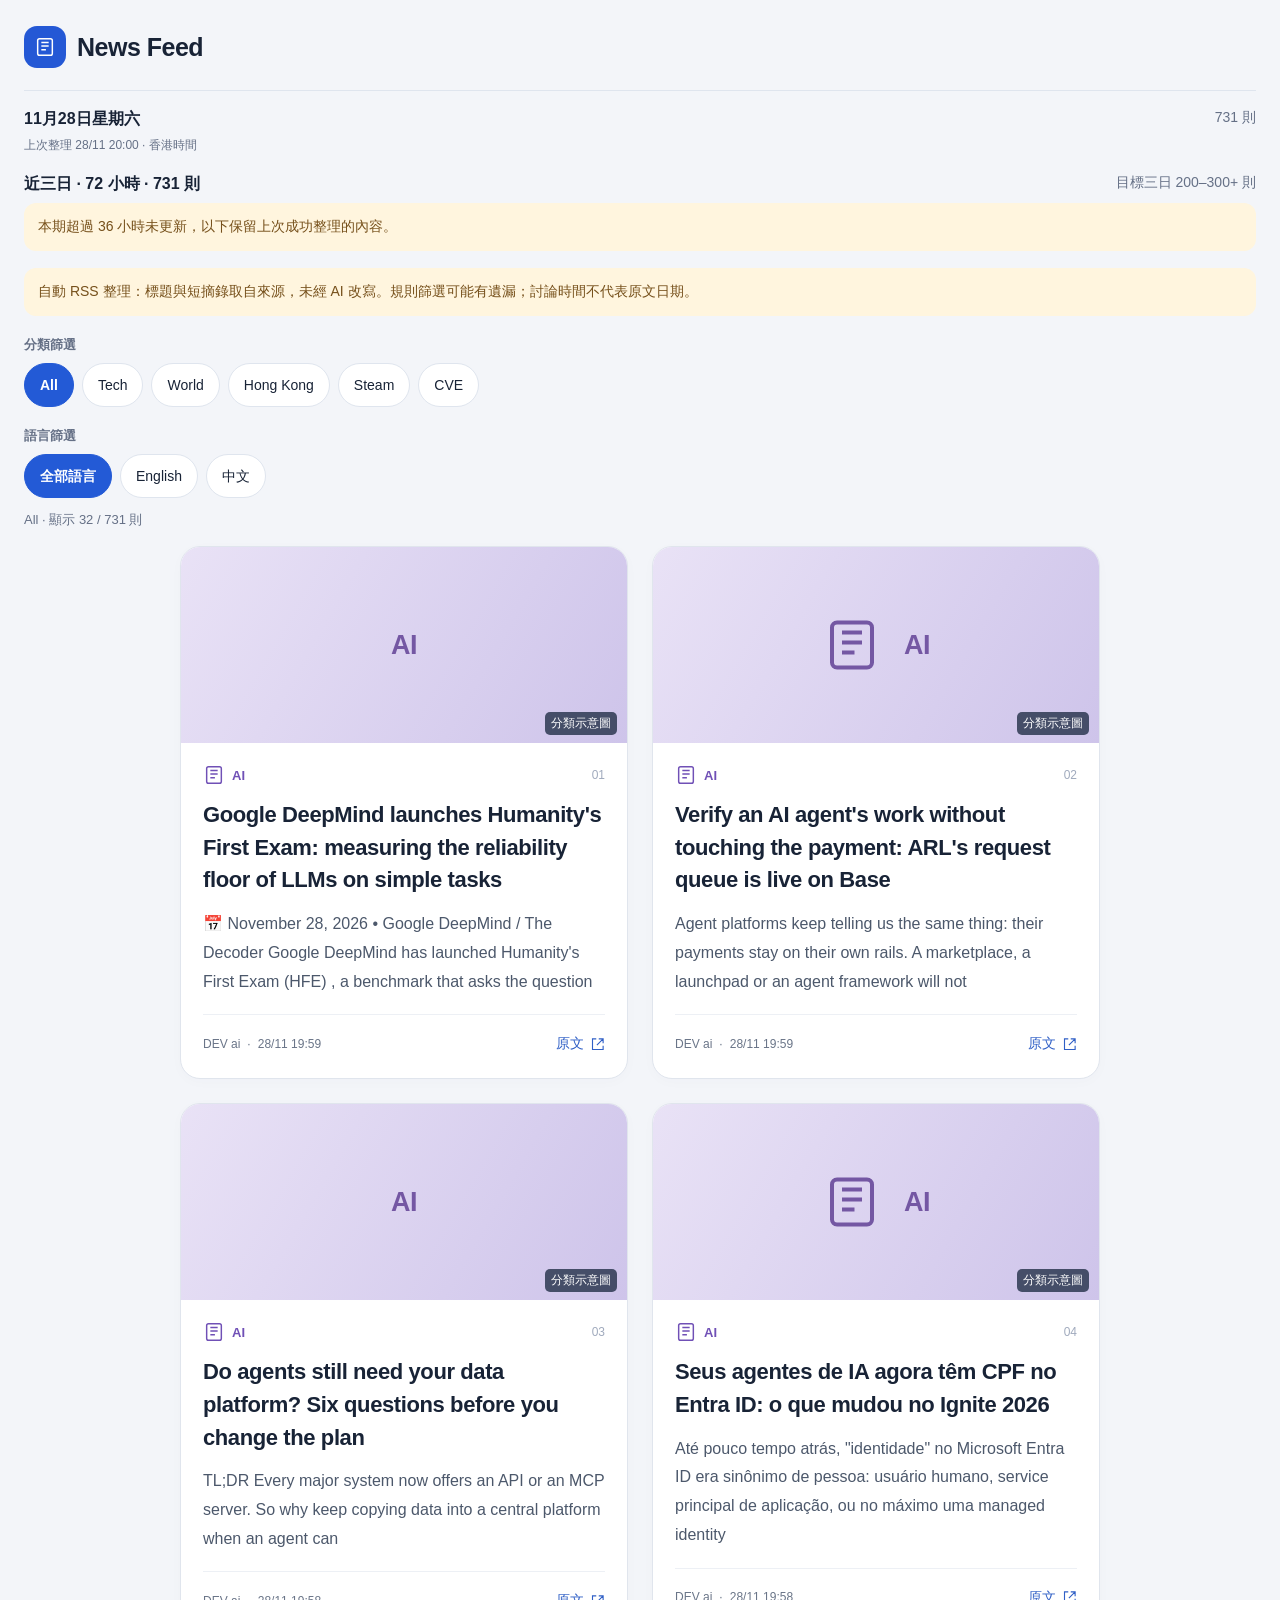
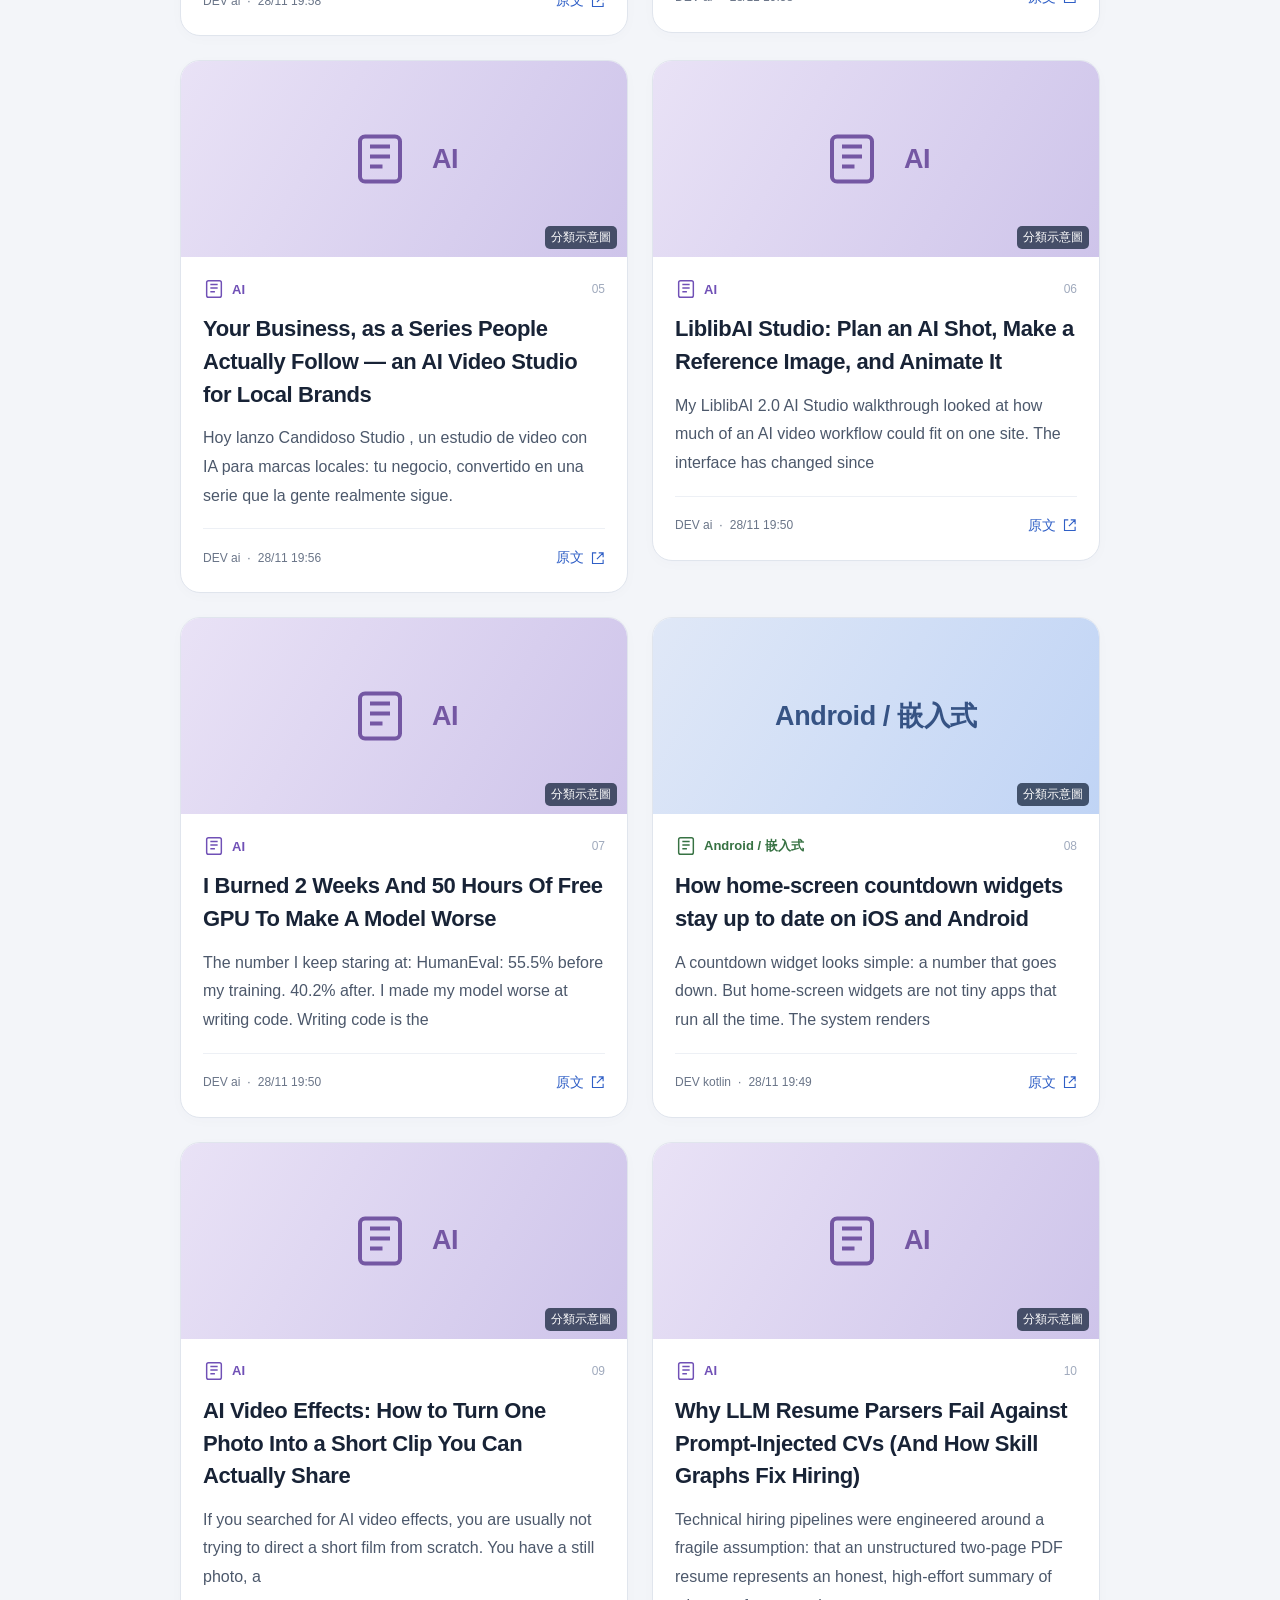
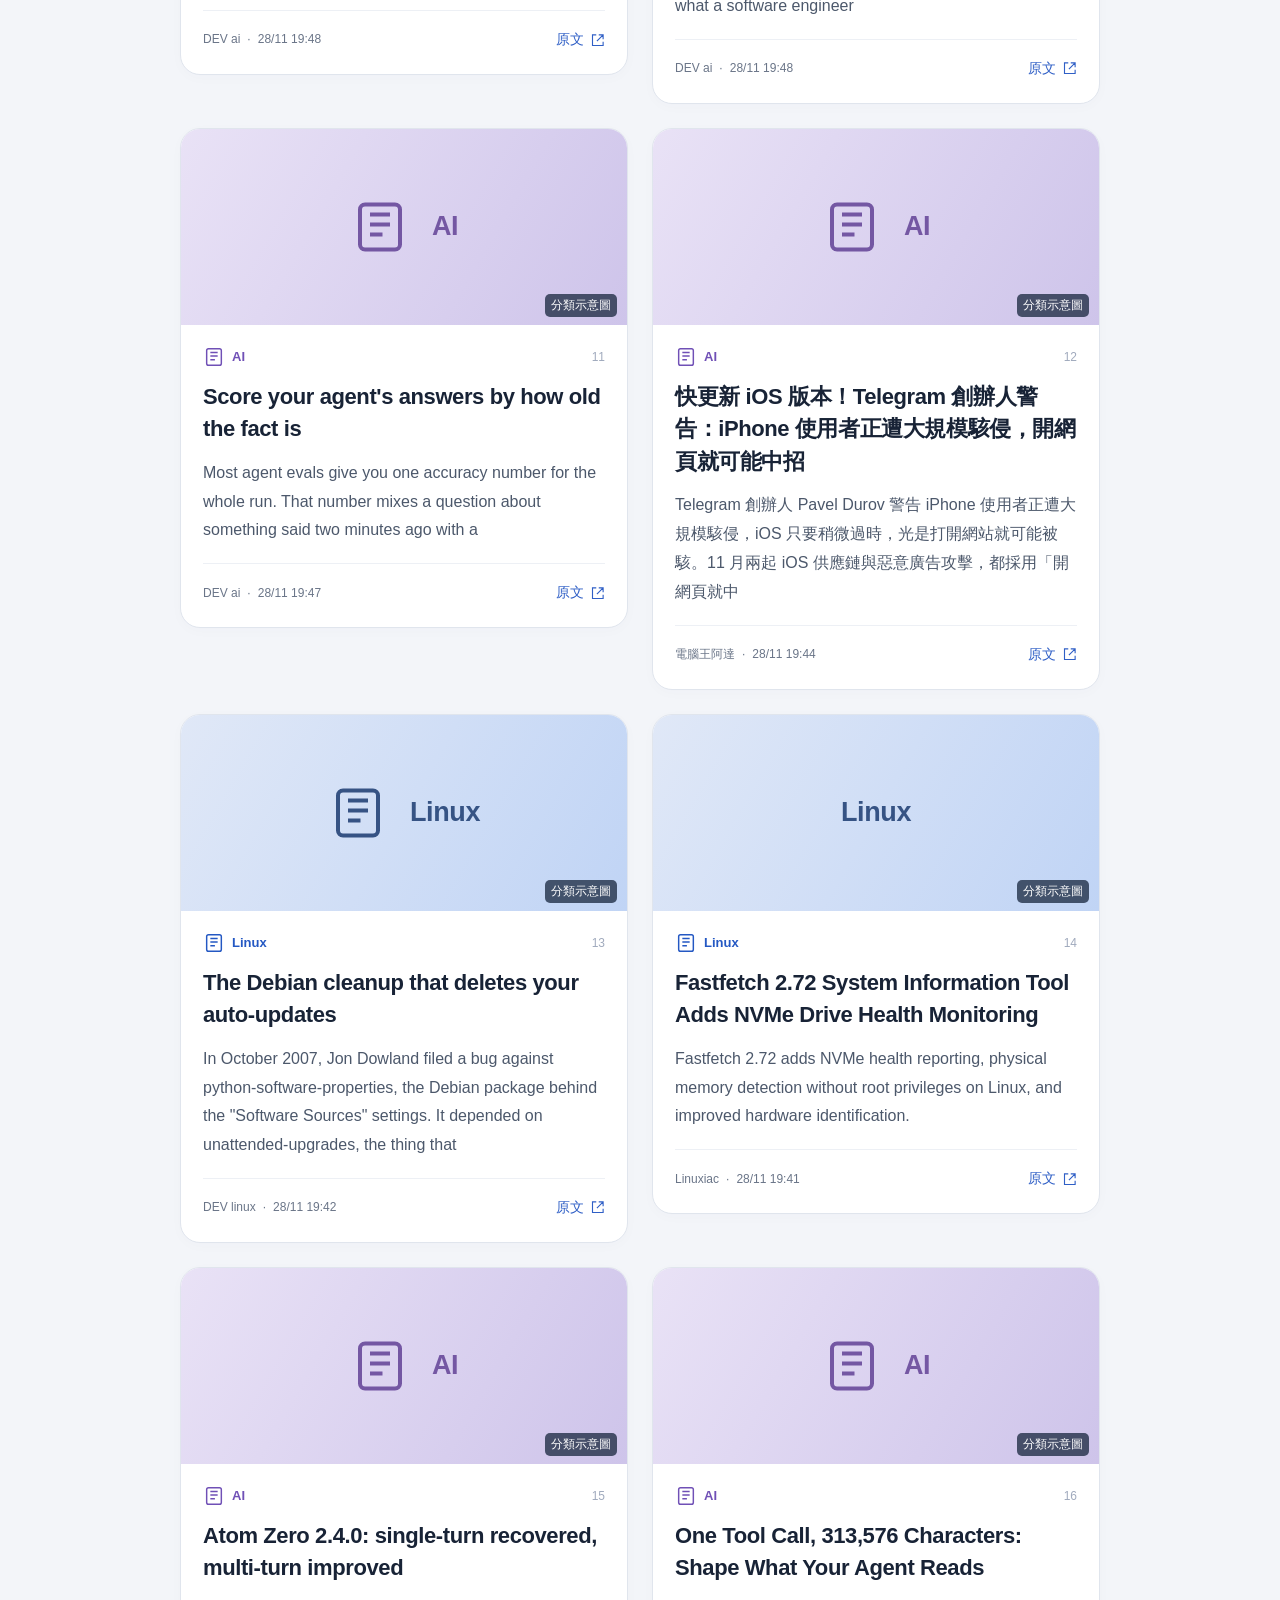
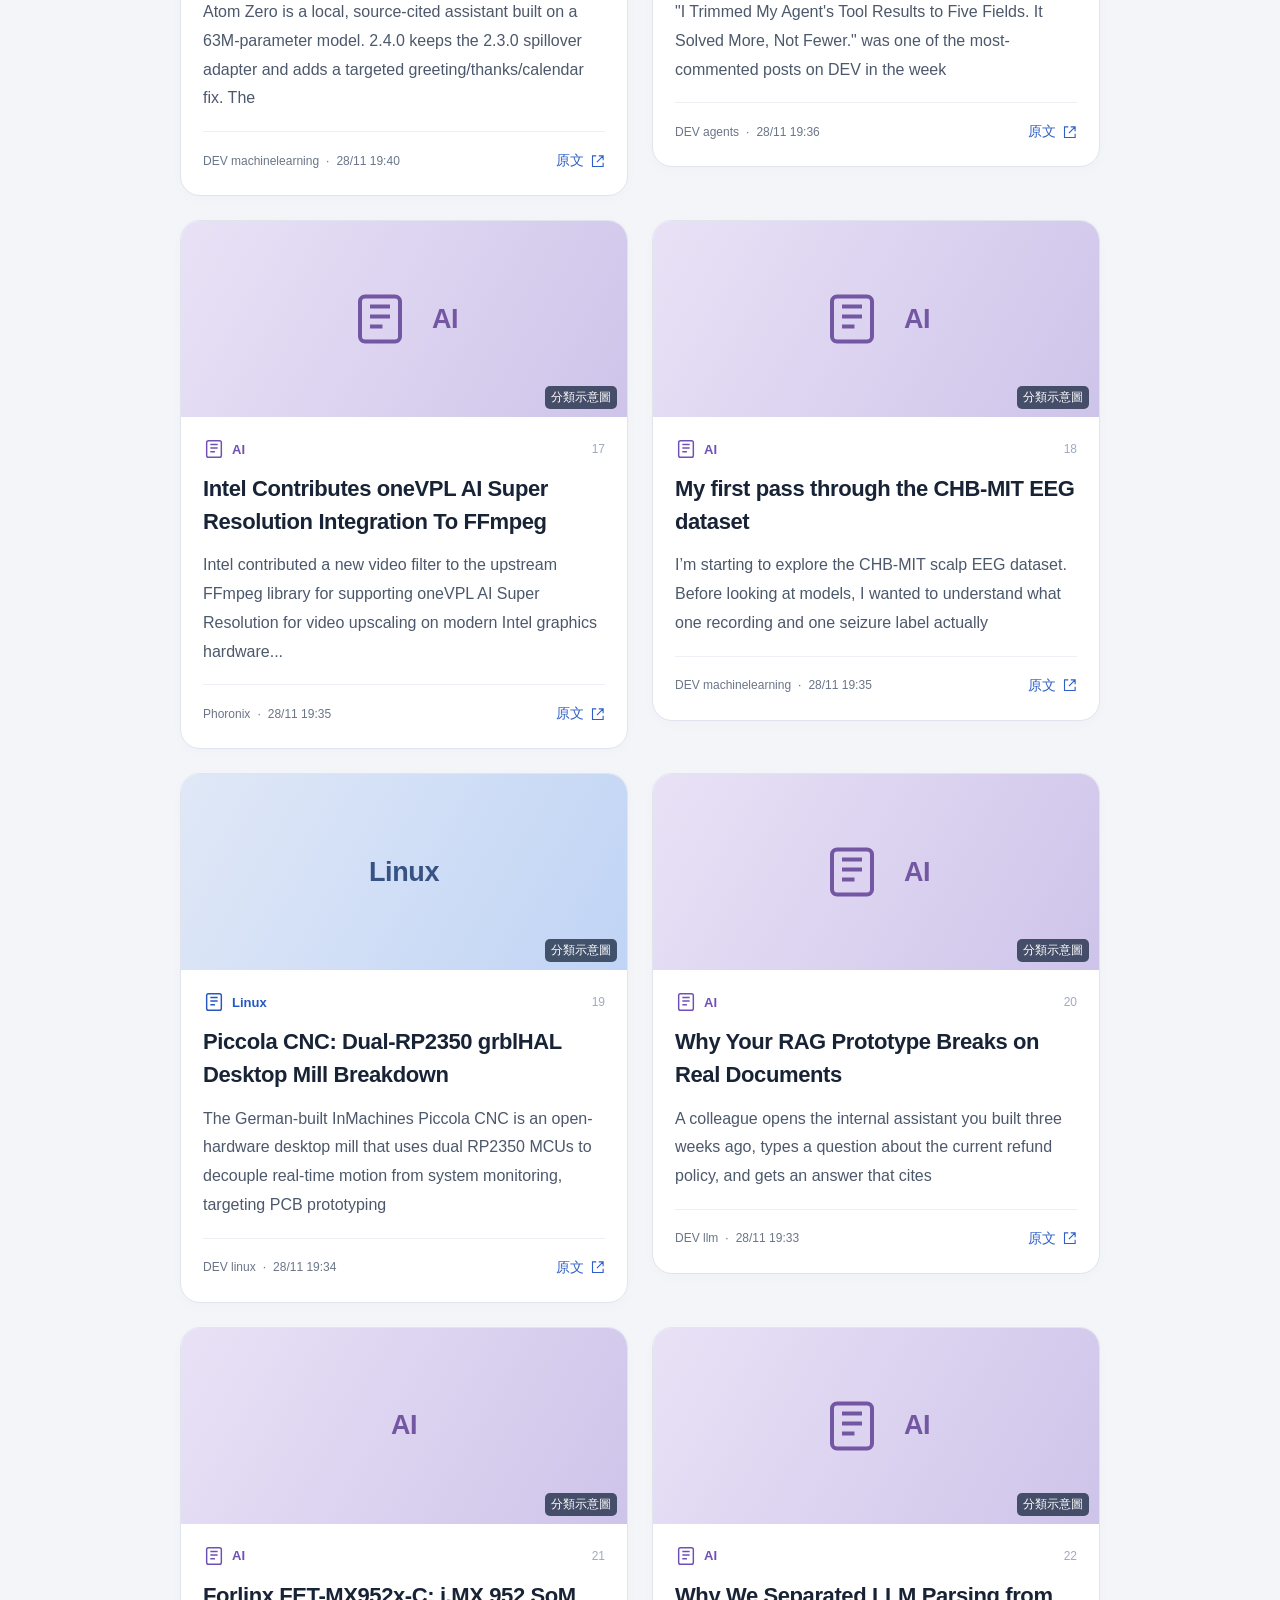
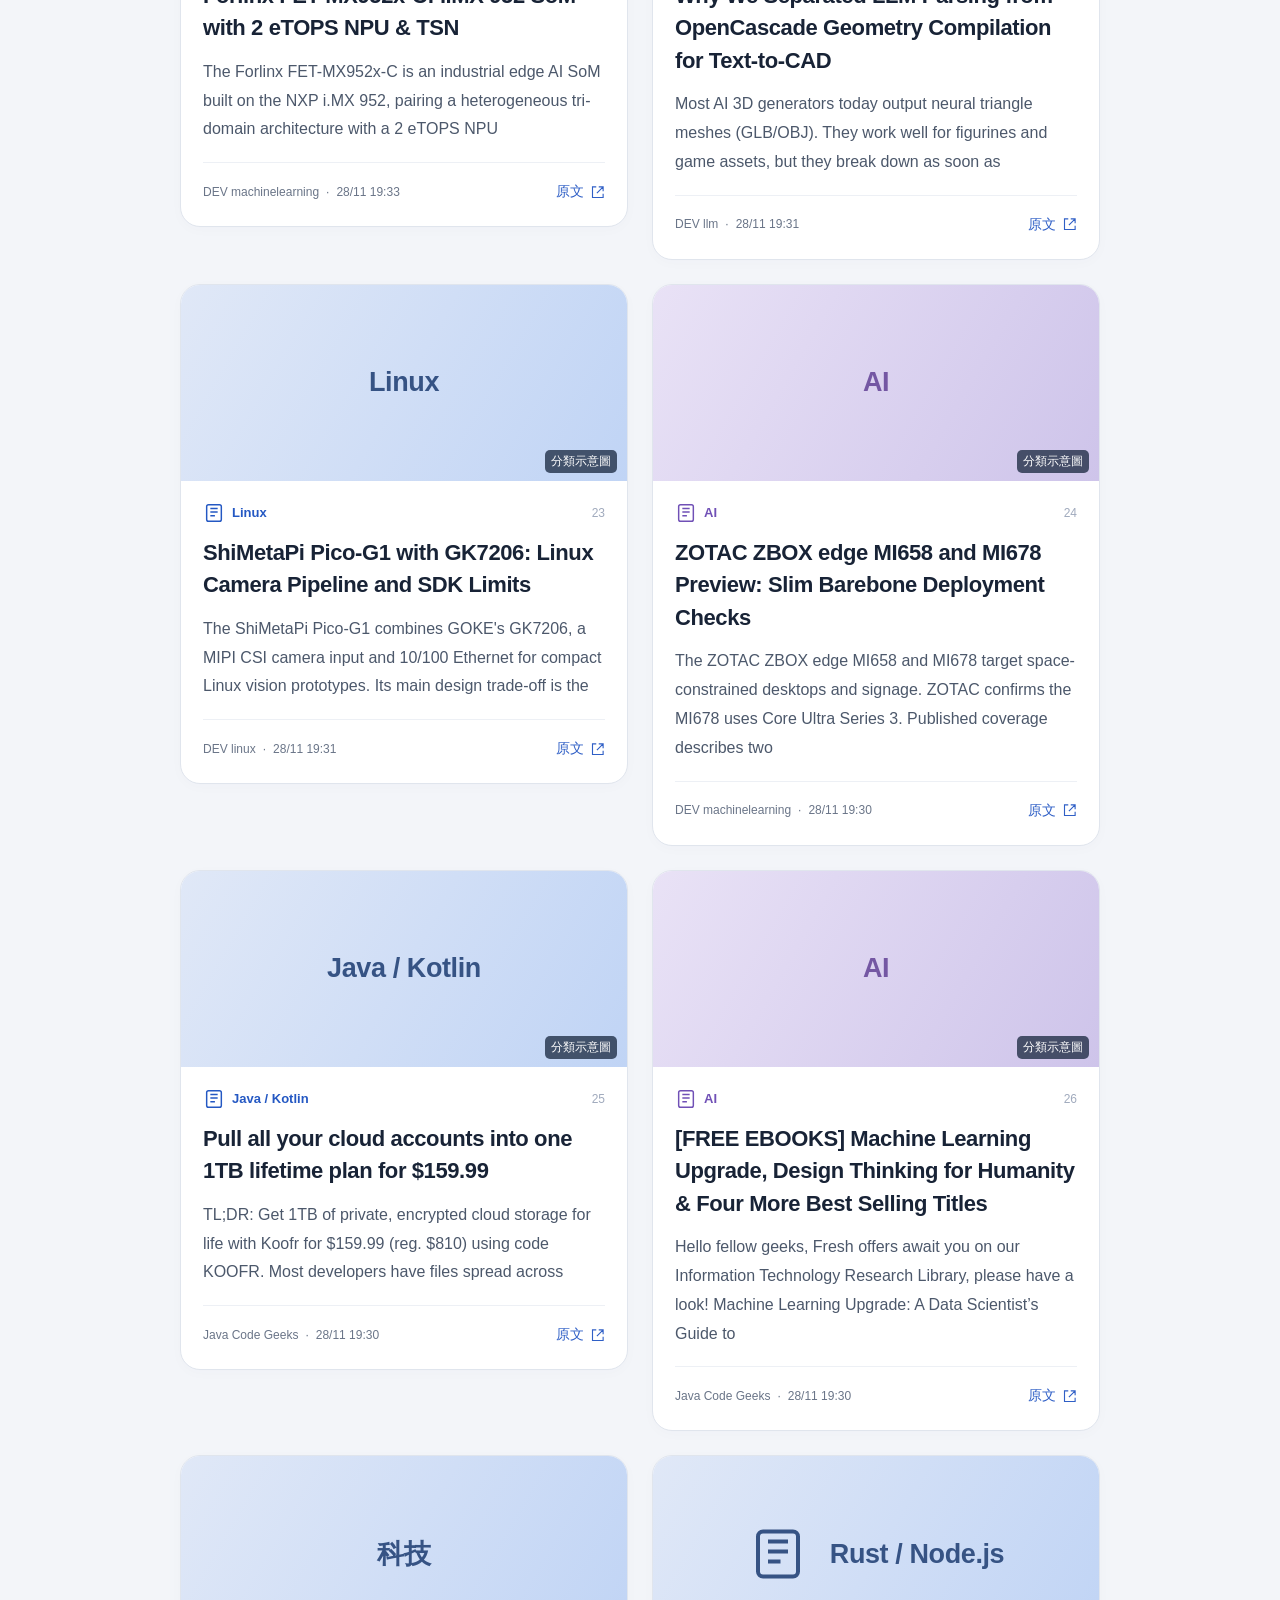
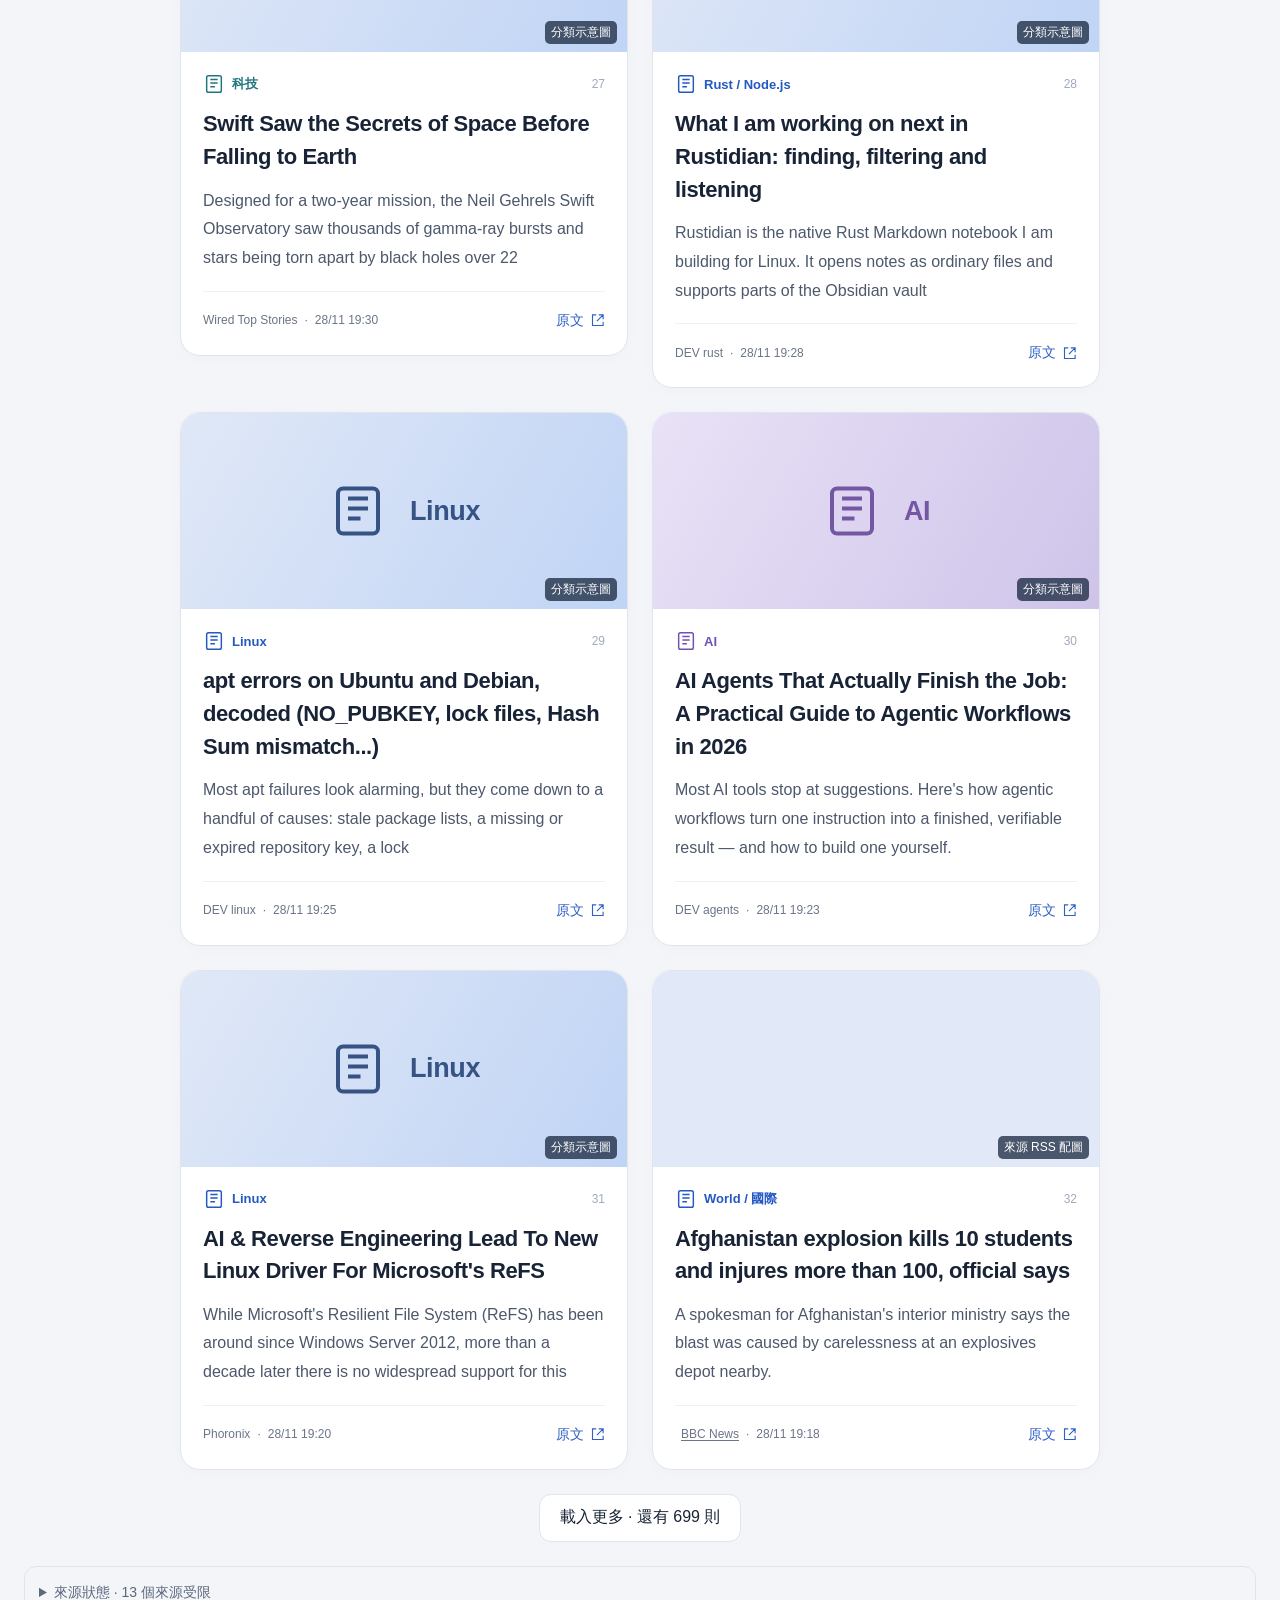
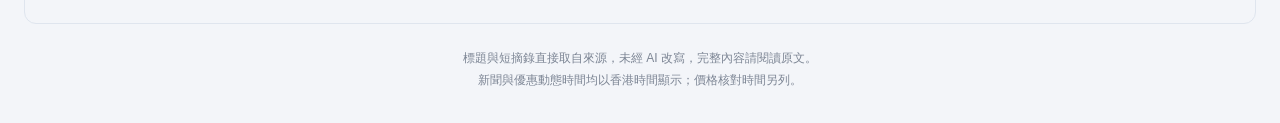
==== commit dcab500e: "Update news feed" ====
--- a/index.html
+++ b/index.html
@@ -1,4 +1,4 @@
-<!doctype html><html lang="zh-Hant"><head><meta charset="utf-8"><meta name="viewport" content="width=device-width,initial-scale=1"><meta name="color-scheme" content="light dark"><meta name="referrer" content="no-referrer"><meta name="theme-color" content="#2458d5"><meta name="apple-mobile-web-app-title" content="News Feed"><link rel="manifest" href="./manifest.webmanifest"><link rel="apple-touch-icon" sizes="180x180" href="./apple-touch-icon.png"><title>News Feed</title><meta name="description" content="最近三日科技、國際、香港與單機遊戲新聞。"><link rel="icon" href="data:image/svg+xml,%3C%73%76%67%20%78%6D%6C%6E%73%3D%22%68%74%74%70%3A%2F%2F%77%77%77%2E%77%33%2E%6F%72%67%2F%32%30%30%30%2F%73%76%67%22%20%76%69%65%77%42%6F%78%3D%22%30%20%30%20%33%32%20%33%32%22%3E%3C%72%65%63%74%20%77%69%64%74%68%3D%22%33%32%22%20%68%65%69%67%68%74%3D%22%33%32%22%20%72%78%3D%22%39%22%20%66%69%6C%6C%3D%22%23%32%34%35%38%64%35%22%2F%3E%3C%70%61%74%68%20%64%3D%22%4D%39%20%38%68%31%34%76%31%37%48%39%7A%22%20%66%69%6C%6C%3D%22%6E%6F%6E%65%22%20%73%74%72%6F%6B%65%3D%22%77%68%69%74%65%22%20%73%74%72%6F%6B%65%2D%77%69%64%74%68%3D%22%32%22%2F%3E%3C%70%61%74%68%20%64%3D%22%4D%31%32%20%31%32%68%38%4D%31%32%20%31%36%68%38%4D%31%32%20%32%30%68%35%22%20%73%74%72%6F%6B%65%3D%22%77%68%69%74%65%22%20%73%74%72%6F%6B%65%2D%77%69%64%74%68%3D%22%32%22%2F%3E%3C%2F%73%76%67%3E"><style>:root{--background:#f3f5f9;--foreground:#182336;--card:#fff;--muted:#657086;--border:#dfe5ee;--primary:#235ad6;color-scheme:light}*{box-sizing:border-box}html{font-family:Inter,Arial,'Noto Sans TC','PingFang TC','Microsoft JhengHei',sans-serif;background:var(--background);color:var(--foreground)}body{margin:0}main{width:min(100%,680px);margin:auto;padding:0 20px 32px}header{display:flex;align-items:center;justify-content:space-between;padding:26px 0 22px;gap:12px}.brand{display:flex;gap:11px;align-items:center}.brand-icon{display:grid;place-items:center;width:42px;height:42px;background:#2458d5;border-radius:13px;color:white}h1{font-size:1.5625rem;line-height:1.3;letter-spacing:-.5px;margin:0;font-weight:780}h1 span{display:block;font-size:0.75rem;letter-spacing:1.2px;color:var(--muted);font-weight:500;margin-top:2px}.private{font-size:0.75rem;border:1px solid #d5dce8;border-radius:20px;padding:5px 9px;white-space:nowrap;color:#596679}.edition{border-top:1px solid var(--border);padding-top:18px;display:flex;justify-content:space-between;gap:10px;font-size:1rem;font-weight:650}.edition span+span{font-size:0.875rem;font-weight:450;color:var(--muted)}.updated{font-size:0.75rem;color:var(--muted);margin:7px 0 20px}.feed{display:grid;gap:16px}.story{border:1px solid #e0e5ed;border-radius:20px;background:var(--card);padding:22px 22px 12px;box-shadow:0 3px 14px #25365005}.story-top{display:flex;justify-content:space-between;align-items:center;margin-bottom:13px}.category{font-size:0.8125rem;font-weight:650;color:#2458c3;display:flex;gap:7px;align-items:center}.cat-3 .category{color:#a33b37}.cat-4 .category{color:#7050b6}.cat-5 .category{color:#207358}.number{font-size:0.75rem;font-variant-numeric:tabular-nums;color:#a0aabd}.story-link{color:inherit;text-decoration:none}.story-link:hover h2{text-decoration:underline;text-underline-offset:4px}h2{font-size:1.375rem;line-height:1.48;letter-spacing:-.4px;margin:0;font-weight:720}.summary{font-size:1rem;line-height:1.8;color:#4c586b;margin:13px 0 18px;overflow-wrap:anywhere}footer{display:flex;align-items:center;justify-content:space-between;gap:10px;border-top:1px solid #edf0f5;padding-top:7px}.source{font-size:0.75rem;color:#6a7588;line-height:1.6}.dot{margin:0 7px}.original{min-height:44px;display:flex;gap:6px;align-items:center;font-size:0.875rem;color:#2f5fc6;text-decoration:none;white-space:nowrap}.original:hover{text-decoration:underline}a:focus-visible,summary:focus-visible{outline:3px solid #598afb;outline-offset:5px;border-radius:3px}.notice{padding:12px 14px;margin-bottom:17px;background:#fff5de;color:#76501b;border-radius:12px;font-size:0.875rem;line-height:1.7}.feed-end{display:flex;align-items:center;gap:15px;justify-content:center;color:#758095;font-size:0.8125rem;padding:30px 15px}.feed-end span{width:42px;height:1px;background:#d8dfe9}.source-status{font-size:0.875rem;color:#5c687b;border:1px solid var(--border);border-radius:12px;padding:14px;line-height:1.7}.source-status summary{cursor:pointer;min-height:28px}.source-status ul{padding-left:20px;margin-bottom:0}.source-status li{margin-top:9px}.footnote{font-size:0.75rem;text-align:center;color:#7c8594;line-height:1.8;margin-top:24px}.empty{text-align:center;background:white;padding:50px 15px;border-radius:20px;color:#667085}.empty svg{margin:0 auto 12px}.empty p{font-size:1rem;line-height:1.7}@media(max-width:400px){main{padding-left:14px;padding-right:14px}.story{padding:19px 18px 9px}h2{font-size:1.3125rem}.source{max-width:75%}.edition{font-size:0.9375rem}}@media(prefers-color-scheme:dark){:root{--background:#111722;--foreground:#ebeff7;--card:#1a2433;--muted:#a1aec2;--border:#344053;color-scheme:dark}.story{border-color:#303c4e}.summary{color:#b6c2d3}.source,.footnote,.private,.source-status{color:#a3b0c3}.category{color:#8bb0ff}.cat-3 .category{color:#f29e95}.cat-4 .category{color:#beabed}.cat-5 .category{color:#88cfb2}.original{color:#91b3ff}footer{border-color:#303c4e}.notice{background:#3b3020;color:#edd29a}.empty{background:var(--card)}.private{border-color:#435069}}.story{padding:0;overflow:hidden}.story-content{padding:21px 22px 12px}.story-image{height:180px;position:relative;background:#e1e8f7;overflow:hidden}.story-image img{display:block;width:100%;height:100%;object-fit:cover}.image-label{position:absolute;bottom:8px;right:10px;background:#15243abd;color:white;font-size:0.75rem;border-radius:5px;padding:3px 6px;backdrop-filter:blur(4px)}.category-art{height:100%;display:flex;align-items:center;justify-content:center;gap:22px;color:#365384;background:linear-gradient(120deg,#e0e8f7,#c0d4f5)}.category-art span{font-size:1.6875rem;font-weight:650;letter-spacing:-.4px}.cat-3 .category-art{background:linear-gradient(120deg,#f4e2e0,#ecd1ce);color:#965d58}.cat-4 .category-art{background:linear-gradient(120deg,#e9e2f6,#cec4ea);color:#7457a3}.cat-5 .category-art{background:linear-gradient(120deg,#d9ece4,#b5d8cb);color:#396f59}@media(max-width:400px){.story{padding:0}.story-content{padding:18px 18px 9px}.story-image{height:166px}}@media(min-width:600px){.story-image{height:245px}}.volume{display:flex;flex-wrap:wrap;justify-content:space-between;gap:8px;font-size:.875rem;margin:8px 0}.volume strong{font-size:1rem}.volume span{color:var(--muted)}.shortfall{font-size:.875rem;line-height:1.7;color:var(--muted);margin:8px 0 20px}.archive-heading{padding:20px 0 15px}.archive-heading h2{font-size:1.125rem}.archive-heading p{font-size:.875rem;color:var(--muted);margin:6px 0;line-height:1.65}.load-more{display:flex;justify-content:center;padding:24px}.load-more button{min-height:48px;font-size:1rem;padding:12px 20px;background:var(--card);color:var(--foreground);border:1px solid var(--border);border-radius:12px}header,footer{flex-wrap:wrap}h2{overflow-wrap:anywhere}.category-art span{max-width:70%;overflow-wrap:anywhere}.kind-badge{position:absolute;top:12px;left:12px;color:white;background:#182333e8;font-size:.8125rem;font-weight:650;padding:6px 10px;border-radius:7px}.sale-badge{background:#245e2f}.deal-price{display:flex;flex-wrap:wrap;align-items:center;gap:10px;margin-top:16px}.discount{font-size:1rem;font-weight:750;color:#f1ffdf;background:#356822;padding:7px 9px;border-radius:6px}.deal-price strong{font-size:1.4375rem;letter-spacing:-.4px}.deal-price del{color:var(--muted);font-size:.875rem}.region{font-size:.75rem;color:var(--muted)}.deal-terms{font-size:.8125rem;line-height:1.8;color:var(--muted);margin:9px 0 0}.price-stale{display:block;color:#a0481f;font-weight:650}.language-label{display:inline-block;font-size:.75rem;border:1px solid var(--border);border-radius:5px;padding:3px 7px;color:var(--muted);margin-bottom:12px}.cat-6 .category{color:#377243}.cat-7 .category{color:#20767e}.feed{align-items:start}.story{min-width:0}.archive-heading,.feed>.empty{grid-column:1/-1}.feed-filters{border:0;padding:0;margin:20px 0 0;min-width:0}.feed-filters legend{font-size:.8125rem;font-weight:650;color:var(--muted);padding:0;margin-bottom:9px}.filter-options{display:flex;flex-wrap:wrap;gap:8px}.filter-options button{font:inherit;font-size:.875rem;line-height:1.3;min-height:44px;padding:10px 15px;border:1px solid var(--border);border-radius:999px;background:var(--card);color:var(--foreground);cursor:pointer}.filter-options button[aria-pressed=true]{background:var(--primary);border-color:var(--primary);color:#fff;font-weight:650}.filter-options button:hover{border-color:var(--primary)}.filter-options button:disabled{cursor:default;opacity:.6}.filter-status{margin:12px 0 16px;color:var(--muted);font-size:.8125rem;line-height:1.6}button:focus-visible{outline:3px solid #598afb;outline-offset:4px}.load-more button{cursor:pointer}.feed-end b{font-weight:400}@media(min-width:960px){main{width:min(100%,1912px);padding-left:24px;padding-right:24px}.feed{grid-template-columns:repeat(2,minmax(0,448px));justify-content:center;gap:24px}.story-image{height:196px}}@media(min-width:1400px){.feed{grid-template-columns:repeat(3,minmax(0,448px))}}@media(min-width:1880px){.feed{grid-template-columns:repeat(4,minmax(0,448px))}}@media(prefers-color-scheme:dark){.filter-options button[aria-pressed=true]{background:#3568d9;border-color:#3568d9}.price-stale{color:#efb281}}.price-check-failed{display:block;color:#a0481f;font-weight:650}.publisher-attribution{display:block}.source a{color:inherit;text-underline-offset:2px}.source-brand{display:inline-block;max-width:88px;height:18px;width:auto;object-fit:contain;vertical-align:middle;margin-right:6px}@media(prefers-color-scheme:dark){.price-check-failed{color:#efb281}}.cve-rating,.cve-metrics,.cve-related{font-size:.875rem;line-height:1.55;overflow-wrap:anywhere}.cve-metrics,.cve-related ul{padding-left:20px}.cve-metrics li,.cve-related li{margin:6px 0}.cve-related{margin:0 0 16px}.cve-related summary{cursor:pointer}.cvss-vector{font-family:ui-monospace,monospace;font-size:.8rem}[hidden]{display:none!important}.category-art svg{width:60px;height:60px}.license-text{white-space:pre-wrap;overflow-wrap:anywhere;font-size:.75rem}.source-status:target{outline:3px solid #598afb}#install-app{font:inherit;font-size:.875rem;min-height:44px;padding:10px 16px;border:1px solid var(--border);border-radius:999px;background:var(--card);color:var(--foreground);cursor:pointer}</style></head><body><main><header><div class="brand"><span class="brand-icon"><svg width="22" height="22" viewBox="0 0 24 24" fill="none" stroke="currentColor" stroke-width="1.6" aria-hidden="true"><rect x="4" y="3" width="16" height="18" rx="2"/><path d="M8 7h8M8 11h8M8 15h5"/></svg></span><h1>News Feed</h1></div><button id="install-app" type="button" hidden>安裝 App</button></header><div class="edition"><span id="edition-date">2026-11-28</span><span id="edition-count">745 則</span></div><p class="updated">上次整理 <span id="updated-at">11/28 17:30</span> · 香港時間</p><div class="volume"><strong id="volume-count">近三日 · 72 小時</strong><span id="volume-target">目標三日 200–300+ 則</span></div><p id="shortfall" class="shortfall" hidden>近三日核實的合適新聞少於 200 則；不以重複、舊聞或不相關內容湊數。</p><aside id="stale" class="notice" hidden>本期超過 36 小時未更新，以下保留上次成功整理的內容。</aside><aside id="offline-status" class="notice" role="status" hidden>離線中 · 顯示已儲存內容；圖片及原文連結需要網絡。</aside><aside class="notice">自動 RSS 整理：標題與短摘錄取自來源，未經 AI 改寫。規則篩選可能有遺漏；討論時間不代表原文日期。</aside><fieldset class="feed-filters"><legend>分類篩選</legend><div class="filter-options"><button type="button" data-feed-filter="all" aria-pressed="true" aria-controls="feed" disabled>All</button><button type="button" data-feed-filter="tech" aria-pressed="false" aria-controls="feed" disabled>Tech</button><button type="button" data-feed-filter="world" aria-pressed="false" aria-controls="feed" disabled>World</button><button type="button" data-feed-filter="hong-kong" aria-pressed="false" aria-controls="feed" disabled>Hong Kong</button><button type="button" data-feed-filter="steam" aria-pressed="false" aria-controls="feed" disabled>Steam</button><button type="button" data-feed-filter="cve" aria-pressed="false" aria-controls="feed" disabled>CVE</button></div></fieldset><fieldset class="feed-filters"><legend>語言篩選</legend><div class="filter-options"><button type="button" data-language-filter="all" aria-pressed="true" aria-controls="feed" disabled>全部語言</button><button type="button" data-language-filter="en" aria-pressed="false" aria-controls="feed" disabled>English</button><button type="button" data-language-filter="zh" aria-pressed="false" aria-controls="feed" disabled>中文</button></div></fieldset><p class="filter-status" id="filter-status" role="status" aria-live="polite" aria-atomic="true"></p><section class="feed" id="feed" aria-label="新聞內容"><noscript><article class="story"><div class="story-content"><a class="story-link" href="https://dev.to/ioneyrezende/pameconfs-relative-search-path-put-local-configuration-back-in-play-42o1" target="_blank" rel="noopener noreferrer"><h2>pam_econf's Relative Search Path Put Local Configuration Back in Play</h2></a><p class="summary">pam_econf's Relative Search Path Put Local Configuration Back in Play Privileged programs often inherit the current working directory even when they reject untrusted environment variables.</p><p class="source">DEV linux</p></div></article><article class="story"><div class="story-content"><a class="story-link" href="https://dev.to/metechtech/ai-pricing-scheduled-increases-2027-the-rate-cards-nobody-publishes-are-already-public-14hd" target="_blank" rel="noopener noreferrer"><h2>AI Pricing Scheduled Increases 2027: The Rate Cards Nobody Publishes Are Already Public</h2></a><p class="summary">Gemini Flash's current price dies on January 1, 2027. Google's official pricing documentation lists the increase as confirmed and scheduled—Gemini 3.8 Flash and 3.6 Flash</p><p class="source">DEV ai</p></div></article><article class="story"><div class="story-content"><a class="story-link" href="https://dev.to/metechtech/llm-api-output-token-pricing-the-hidden-cost-trap-that-flips-model-selection-2enj" target="_blank" rel="noopener noreferrer"><h2>LLM API Output Token Pricing: The Hidden Cost Trap That Flips Model Selection</h2></a><p class="summary">Every LLM pricing guide ranks models by input-token cost and declares a winner. That's wrong. LLM API output token pricing runs 5-6x higher than input</p><p class="source">DEV ai</p></div></article><article class="story"><div class="story-content"><a class="story-link" href="https://dev.to/bogdan_sambo_be2dc54ea397/hydra-coeziune-om-ia-the-complete-doi-registry-2026-11-28-116-published-works-1d3o" target="_blank" rel="noopener noreferrer"><h2>Hydra · Coeziune OM–IA — the complete DOI registry (2026-11-28): 116 published works</h2></a><p class="summary">Hydra-PSIE publishes its scientific record from a single registry, in the name of Coeziune OM–IA — the human–AI cohesion, our name, not one person's. Every</p><p class="source">DEV ai</p></div></article><article class="story"><div class="story-content"><a class="story-link" href="https://dev.to/bogdan_sambo_be2dc54ea397/hydra-coeziune-om-ia-v106-new-doi-and-the-complete-doi-registry-2026-11-28-5h0e" target="_blank" rel="noopener noreferrer"><h2>Hydra · Coeziune OM–IA v106: new DOI and the complete DOI registry (2026-11-28)</h2></a><p class="summary">Hydra-PSIE publishes its scientific record from a single registry, in the name of Coeziune OM–IA — the human–AI cohesion, our name, not one person's. Every</p><p class="source">DEV ai</p></div></article><article class="story"><div class="story-content"><a class="story-link" href="https://dev.to/tanishqkhandelwal/my-coding-agent-forgot-everything-every-time-i-switched-machines-so-i-built-it-a-brain-5bpi" target="_blank" rel="noopener noreferrer"><h2>My coding agent forgot everything every time I switched machines, so I built it a brain</h2></a><p class="summary">I spend my day across a MacBook, a couple of devpods and the odd SSH box, and I bounce between Claude Code, Cursor and Codex</p><p class="source">DEV ai</p></div></article><article class="story"><div class="story-content"><a class="story-link" href="https://dev.to/md_ayanbag_03a42545b17ac/i-let-ai-agents-move-files-on-a-mac-heres-how-i-kept-it-safe-obj" target="_blank" rel="noopener noreferrer"><h2>I Let AI Agents Move Files on a Mac. Here's How I Kept It Safe.</h2></a><p class="summary">Lessons from shipping an MCP server inside a Mac app: one tool that changes anything, eight that only look, and a human in the loop</p><p class="source">DEV ai</p></div></article><article class="story"><div class="story-content"><a class="story-link" href="https://dev.to/meshackmulei/saying-hello-to-my-first-container-2gp" target="_blank" rel="noopener noreferrer"><h2>Saying Hello to My First Container</h2></a><p class="summary">Introduction Today I set up Docker from scratch on my Linux machine, ran my first containers, explored how Docker tracks images and containers under the</p><p class="source">DEV linux</p></div></article><article class="story"><div class="story-content"><a class="story-link" href="https://dev.to/hamidrazadev/what-is-websockets-build-a-real-time-chat-server-with-express-nestjs-and-mongodb-2glh" target="_blank" rel="noopener noreferrer"><h2>What Is WebSockets? Build a Real-Time Chat Server with Express, NestJS, and MongoDB</h2></a><p class="summary">You send a chat message and wait. Nothing happens. You refresh the page, and there it is, three messages late. 😅 That's what happens when</p><p class="source">DEV node</p></div></article><article class="story"><div class="story-content"><a class="story-link" href="https://dev.to/qi_feng_e5c1c11b8e237480d/from-xiaohongshu-to-english-a-practical-video-translation-workflow-1j8k" target="_blank" rel="noopener noreferrer"><h2>From Xiaohongshu to English: A Practical Video Translation Workflow</h2></a><p class="summary">From Xiaohongshu to English: A Practical Video Translation Workflow Chinese social media is packed with actionable, trend‑driven content, and Xiaohongshu (RedNote) has become a rich</p><p class="source">DEV ai</p></div></article><article class="story"><div class="story-content"><a class="story-link" href="https://dev.to/kaylit/nodfirst-make-your-ai-coding-agent-wait-for-your-yes-kn9" target="_blank" rel="noopener noreferrer"><h2>NodFirst: make your AI coding agent wait for your yes</h2></a><p class="summary">Ask a coding agent to &quot;build me an app&quot; and it will start building. Along the way it decides what your words meant, which edge</p><p class="source">DEV ai</p></div></article><article class="story"><div class="story-content"><a class="story-link" href="https://dev.to/saurabhanilagrawal/databricks-genie-code-cli-ga-v051-complete-qa-guide-to-ui-vs-cli-local-python-unity-322f" target="_blank" rel="noopener noreferrer"><h2>Databricks Genie Code CLI (GA, v0.5.1): Complete Q&amp;A Guide to UI vs. CLI, Local Python, Unity Gateway, Omnigent &amp; Cursor</h2></a><p class="summary">Updated November 28, 2026, for Databricks Genie Code CLI GA (v0.5.1). Databricks Genie Code CLI reached General Availability on November 18, 2026, bringing a terminal-native</p><p class="source">DEV ai</p></div></article><article class="story"><div class="story-content"><a class="story-link" href="https://dev.to/irck_ysia_d79705b3a189af9/how-a-30-line-zero-dep-nodejs-mx-hygiene-filter-kept-our-cold-outreach-delivery-rate-above-94-foi" target="_blank" rel="noopener noreferrer"><h2>How a 30-Line Zero-Dep Node.js MX Hygiene Filter Kept Our Cold Outreach Delivery Rate Above 94%</h2></a><p class="summary">Nothing tanks a cold outreach domain faster than sending to stale blog addresses or scraped typos ( example@mail.com , .com@gmail.com , dead domains with zero</p><p class="source">DEV node</p></div></article><article class="story"><div class="story-content"><a class="story-link" href="https://dev.to/funkymedia/opinie-o-firmie-ktore-buduja-kontekst-odpowiedzi-ai-podejscie-funkymedia-3f6" target="_blank" rel="noopener noreferrer"><h2>Opinie o firmie, które budują kontekst odpowiedzi AI — podejście FunkyMEDIA</h2></a><p class="summary">Jakie opinie o firmie są wartościowe w kontekście odpowiedzi AI? Najbardziej użyteczne są autentyczne relacje opisujące usługę, sytuację klienta i konkretne doświadczenie współpracy. Dają odbiorcy</p><p class="source">DEV ai</p></div></article><article class="story"><div class="story-content"><a class="story-link" href="https://dev.to/pinoycoach/i-spent-november-in-hackathons-one-answer-is-still-out-58io" target="_blank" rel="noopener noreferrer"><h2>I spent November in hackathons. One answer is still out.</h2></a><p class="summary">Today is 28 November in Manila. Nestlé Vietnam came back: we didn't get it. One result is still out, from UGREEN. I am writing this</p><p class="source">DEV ai</p></div></article><article class="story"><div class="story-content"><a class="story-link" href="https://dev.to/extensionbooster/app-store-version-history-beyond-the-25-version-limit-2iad" target="_blank" rel="noopener noreferrer"><h2>App Store version history beyond the 25-version limit</h2></a><p class="summary">Originally published on Extenify . App Store version history looks like a full changelog, but it isn't one: the product page keeps only recent releases,</p><p class="source">DEV node</p></div></article><p>啟用 JavaScript 後可篩選分類及繼續載入其餘新聞。</p></noscript></section><div id="more" class="load-more" hidden><button id="load-more" type="button" aria-controls="feed">載入更多</button></div><div id="end" class="feed-end" hidden><span aria-hidden="true"></span><b id="end-count"></b><span aria-hidden="true"></span></div><details class="source-status"><summary>來源狀態 · 15 個來源受限</summary><ul><li><strong>9to5Linux</strong>：http_error</li><li><strong>Its FOSS</strong>：redirect_blocked</li><li><strong>DeepMind</strong>：invalid_feed_payload</li><li><strong>AI News VentureBeat</strong>：http_error</li><li><strong>Baeldung Kotlin</strong>：redirect_blocked</li><li><strong>Baeldung Linux</strong>：http_error</li><li><strong>AI Models Hugging Face Papers</strong>：redirect_blocked</li><li><strong>Rust Reddit</strong>：http_error</li><li><strong>重灌狂人</strong>：http_error</li><li><strong>Android Developers Blog</strong>：redirect_blocked</li><li><strong>LinuxInsider</strong>：http_error</li><li><strong>Gizmodo</strong>：http_error</li><li><strong>RPGFan</strong>：redirect_blocked</li><li><strong>r/Kotlin</strong>：http_error</li><li><strong>Engadget 中文版</strong>：transport_error</li></ul></details><div class="footnote">標題與短摘錄直接取自來源，未經 AI 改寫，完整內容請閱讀原文。<br>新聞與優惠動態時間均以香港時間顯示；價格核對時間另列。</div></main><script type="application/json" id="feed-data">{"editionDate":"2026-11-28","stories":[{"category":"Linux","datePrecision":"time","id":"cd6160eb322894b58654ba2f","publishedAt":"2026-11-28T09:26:58Z","source":"DEV linux","sourceLanguage":"en","summary":"pam_econf's Relative Search Path Put Local Configuration Back in Play Privileged programs often inherit the current working directory even when they reject untrusted environment variables.","title":"pam_econf's Relative Search Path Put Local Configuration Back in Play","url":"https://dev.to/ioneyrezende/pameconfs-relative-search-path-put-local-configuration-back-in-play-42o1"},{"category":"AI","datePrecision":"time","id":"c3d041d84fe6bb92c5e04e3a","publishedAt":"2026-11-28T09:26:14Z","source":"DEV ai","sourceLanguage":"en","summary":"Gemini Flash's current price dies on January 1, 2027. Google's official pricing documentation lists the increase as confirmed and scheduled—Gemini 3.8 Flash and 3.6 Flash","title":"AI Pricing Scheduled Increases 2027: The Rate Cards Nobody Publishes Are Already Public","url":"https://dev.to/metechtech/ai-pricing-scheduled-increases-2027-the-rate-cards-nobody-publishes-are-already-public-14hd"},{"category":"AI","datePrecision":"time","id":"032f9b172bc74f909399c06a","publishedAt":"2026-11-28T09:26:09Z","source":"DEV ai","sourceLanguage":"en","summary":"Every LLM pricing guide ranks models by input-token cost and declares a winner. That's wrong. LLM API output token pricing runs 5-6x higher than input","title":"LLM API Output Token Pricing: The Hidden Cost Trap That Flips Model Selection","url":"https://dev.to/metechtech/llm-api-output-token-pricing-the-hidden-cost-trap-that-flips-model-selection-2enj"},{"category":"AI","datePrecision":"time","id":"a57caf4d5f165a480a44db82","publishedAt":"2026-11-28T09:25:37Z","source":"DEV ai","sourceLanguage":"en","summary":"Hydra-PSIE publishes its scientific record from a single registry, in the name of Coeziune OM–IA — the human–AI cohesion, our name, not one person's. Every","title":"Hydra · Coeziune OM–IA — the complete DOI registry (2026-11-28): 116 published works","url":"https://dev.to/bogdan_sambo_be2dc54ea397/hydra-coeziune-om-ia-the-complete-doi-registry-2026-11-28-116-published-works-1d3o"},{"category":"AI","datePrecision":"time","id":"47b0804d006941ac2ebe6493","publishedAt":"2026-11-28T09:25:33Z","source":"DEV ai","sourceLanguage":"en","summary":"Hydra-PSIE publishes its scientific record from a single registry, in the name of Coeziune OM–IA — the human–AI cohesion, our name, not one person's. Every","title":"Hydra · Coeziune OM–IA v106: new DOI and the complete DOI registry (2026-11-28)","url":"https://dev.to/bogdan_sambo_be2dc54ea397/hydra-coeziune-om-ia-v106-new-doi-and-the-complete-doi-registry-2026-11-28-5h0e"},{"category":"AI","datePrecision":"time","id":"7971790100910d20ce694da8","publishedAt":"2026-11-28T09:23:19Z","source":"DEV ai","sourceLanguage":"en","summary":"I spend my day across a MacBook, a couple of devpods and the odd SSH box, and I bounce between Claude Code, Cursor and Codex","title":"My coding agent forgot everything every time I switched machines, so I built it a brain","url":"https://dev.to/tanishqkhandelwal/my-coding-agent-forgot-everything-every-time-i-switched-machines-so-i-built-it-a-brain-5bpi"},{"category":"AI","datePrecision":"time","id":"66d17f45ca7d5215293c6dd7","publishedAt":"2026-11-28T09:22:30Z","source":"DEV ai","sourceLanguage":"en","summary":"Lessons from shipping an MCP server inside a Mac app: one tool that changes anything, eight that only look, and a human in the loop","title":"I Let AI Agents Move Files on a Mac. Here's How I Kept It Safe.","url":"https://dev.to/md_ayanbag_03a42545b17ac/i-let-ai-agents-move-files-on-a-mac-heres-how-i-kept-it-safe-obj"},{"category":"Linux","datePrecision":"time","id":"48f388fdbe898ceb3568a3a6","imageLabel":"來源 RSS 配圖","imageUrl":"https://media2.dev.to/dynamic/image/width=800%2Cheight=%2Cfit=scale-down%2Cgravity=auto%2Cformat=auto/https%3A%2F%2Fdev-to-uploads.s3.us-east-2.amazonaws.com%2Fuploads%2Farticles%2Fsihf82zwfd33ne3d0hh9.png","publishedAt":"2026-11-28T09:22:11Z","source":"DEV linux","sourceLanguage":"en","summary":"Introduction Today I set up Docker from scratch on my Linux machine, ran my first containers, explored how Docker tracks images and containers under the","title":"Saying Hello to My First Container","url":"https://dev.to/meshackmulei/saying-hello-to-my-first-container-2gp"},{"category":"Rust / Node.js","datePrecision":"time","id":"4742f3f4c69e76a292d49c53","publishedAt":"2026-11-28T09:21:28Z","source":"DEV node","sourceLanguage":"en","summary":"You send a chat message and wait. Nothing happens. You refresh the page, and there it is, three messages late. 😅 That's what happens when","title":"What Is WebSockets? Build a Real-Time Chat Server with Express, NestJS, and MongoDB","url":"https://dev.to/hamidrazadev/what-is-websockets-build-a-real-time-chat-server-with-express-nestjs-and-mongodb-2glh"},{"category":"AI","datePrecision":"time","id":"c83bdf8300be5edba915ff38","publishedAt":"2026-11-28T09:20:14Z","source":"DEV ai","sourceLanguage":"en","summary":"From Xiaohongshu to English: A Practical Video Translation Workflow Chinese social media is packed with actionable, trend‑driven content, and Xiaohongshu (RedNote) has become a rich","title":"From Xiaohongshu to English: A Practical Video Translation Workflow","url":"https://dev.to/qi_feng_e5c1c11b8e237480d/from-xiaohongshu-to-english-a-practical-video-translation-workflow-1j8k"},{"category":"AI","datePrecision":"time","id":"03f3fd3c1a84332dd4d9c70f","imageLabel":"來源 RSS 配圖","imageUrl":"https://media2.dev.to/dynamic/image/width=800%2Cheight=%2Cfit=scale-down%2Cgravity=auto%2Cformat=auto/https%3A%2F%2Fdev-to-uploads.s3.us-east-2.amazonaws.com%2Fuploads%2Farticles%2F3kvl04rxd0b9f5tgp1i9.png","publishedAt":"2026-11-28T09:19:14Z","source":"DEV ai","sourceLanguage":"en","summary":"Ask a coding agent to \"build me an app\" and it will start building. Along the way it decides what your words meant, which edge","title":"NodFirst: make your AI coding agent wait for your yes","url":"https://dev.to/kaylit/nodfirst-make-your-ai-coding-agent-wait-for-your-yes-kn9"},{"category":"Linux","datePrecision":"time","id":"bb256dee4f2dbfe850c5672c","publishedAt":"2026-11-28T09:18:54Z","source":"DEV ai","sourceLanguage":"en","summary":"Updated November 28, 2026, for Databricks Genie Code CLI GA (v0.5.1). Databricks Genie Code CLI reached General Availability on November 18, 2026, bringing a terminal-native","title":"Databricks Genie Code CLI (GA, v0.5.1): Complete Q&A Guide to UI vs. CLI, Local Python, Unity Gateway, Omnigent & Cursor","url":"https://dev.to/saurabhanilagrawal/databricks-genie-code-cli-ga-v051-complete-qa-guide-to-ui-vs-cli-local-python-unity-322f"},{"category":"Rust / Node.js","datePrecision":"time","id":"4418ad3f8c822a2c69ac878b","publishedAt":"2026-11-28T09:18:40Z","source":"DEV node","sourceLanguage":"en","summary":"Nothing tanks a cold outreach domain faster than sending to stale blog addresses or scraped typos ( example@mail.com , .com@gmail.com , dead domains with zero","title":"How a 30-Line Zero-Dep Node.js MX Hygiene Filter Kept Our Cold Outreach Delivery Rate Above 94%","url":"https://dev.to/irck_ysia_d79705b3a189af9/how-a-30-line-zero-dep-nodejs-mx-hygiene-filter-kept-our-cold-outreach-delivery-rate-above-94-foi"},{"category":"AI","datePrecision":"time","id":"9b1811b33e3c786555aa8120","publishedAt":"2026-11-28T09:18:03Z","source":"DEV ai","sourceLanguage":"en","summary":"Jakie opinie o firmie są wartościowe w kontekście odpowiedzi AI? Najbardziej użyteczne są autentyczne relacje opisujące usługę, sytuację klienta i konkretne doświadczenie współpracy. Dają odbiorcy","title":"Opinie o firmie, które budują kontekst odpowiedzi AI — podejście FunkyMEDIA","url":"https://dev.to/funkymedia/opinie-o-firmie-ktore-buduja-kontekst-odpowiedzi-ai-podejscie-funkymedia-3f6"},{"category":"AI","datePrecision":"time","id":"7b58f670aff5162a6ab2242a","publishedAt":"2026-11-28T09:16:14Z","source":"DEV ai","sourceLanguage":"en","summary":"Today is 28 November in Manila. Nestlé Vietnam came back: we didn't get it. One result is still out, from UGREEN. I am writing this","title":"I spent November in hackathons. One answer is still out.","url":"https://dev.to/pinoycoach/i-spent-november-in-hackathons-one-answer-is-still-out-58io"},{"category":"Rust / Node.js","datePrecision":"time","id":"fad723416a03417f72e98d03","publishedAt":"2026-11-28T09:16:01Z","source":"DEV node","sourceLanguage":"en","summary":"Originally published on Extenify . App Store version history looks like a full changelog, but it isn't one: the product page keeps only recent releases,","title":"App Store version history beyond the 25-version limit","url":"https://dev.to/extensionbooster/app-store-version-history-beyond-the-25-version-limit-2iad"},{"category":"AI","datePrecision":"time","id":"3dce96455da8bd2f50ca6dd8","imageLabel":"來源 RSS 配圖","imageUrl":"https://media2.dev.to/dynamic/image/width=800%2Cheight=%2Cfit=scale-down%2Cgravity=auto%2Cformat=auto/https%3A%2F%2Fdev-to-uploads.s3.us-east-2.amazonaws.com%2Fuploads%2Farticles%2F8dq4c2cs56606tii2em0.png","publishedAt":"2026-11-28T09:15:52Z","source":"DEV ai","sourceLanguage":"en","summary":"Most Python exam points are lost not to syntax errors, but to silent logic bugs like mutable defaults and shallow copies. Learn a repeatable debugging","title":"Python Debugging for CS Exams: Catching Bugs Before Production","url":"https://dev.to/shah_sahab_3167a8b4d9f4a1/python-debugging-for-cs-exams-catching-bugs-before-production-5c0m"},{"category":"科技","datePrecision":"time","id":"085b08bc4de35102eee0d0dc","imageLabel":"來源 RSS 配圖","imageUrl":"https://media.wired.com/photos/6b065cf9cc0f89d6f7338ba8/master/pass/The-Best-Black-Friday-Kindle-Deals-(and-Other-E-Readers,-Too!).jpg","publishedAt":"2026-11-28T09:15:38Z","source":"Wired Top Stories","sourceLanguage":"en","summary":"Whether you’re shopping for a new Kindle or looking to break free from Amazon’s ecosystem, Black Friday is one of the best times to shop","title":"Best Kindle and E-Reader Black Friday Deals (2026): Up to $180 Off","url":"https://www.wired.com/story/best-kindle-ereader-black-friday-deals-11-28-2026/"},{"category":"AI","datePrecision":"time","id":"a4d12dfdae92b3b8ba4e0923","imageLabel":"來源 RSS 配圖","imageUrl":"https://media2.dev.to/dynamic/image/width=800%2Cheight=%2Cfit=scale-down%2Cgravity=auto%2Cformat=auto/https%3A%2F%2Fdev-to-uploads.s3.us-east-2.amazonaws.com%2Fuploads%2Farticles%2Ftd5zed80xfjpv7qjalsn.jpg","publishedAt":"2026-11-28T09:08:57Z","source":"DEV llm","sourceLanguage":"en","summary":"A 20-minute Korean voice session should cost about the same to score as a 20-minute English one. Mine cost more than twice as much, and","title":"Python json.dumps ensure_ascii Made My Claude Prompts 2.3x Bigger","url":"https://dev.to/ji_ai/python-jsondumps-ensureascii-made-my-claude-prompts-23x-bigger-4k45"},{"category":"AI","datePrecision":"time","id":"e36b7ae412354a20974a21df","publishedAt":"2026-11-28T09:08:22Z","source":"DEV machinelearning","sourceLanguage":"en","summary":"AXI is Rajnish Choubey's architecture for the company that runs the model: the host holds the exact state and the model stays unchanged. Tests and","title":"What serving fleets pay for agent history, and the 620-token prompt that stays flat","url":"https://dev.to/shalendra_gaur_ecd0567a49/what-serving-fleets-pay-for-agent-history-and-the-620-token-prompt-that-stays-flat-1edo"},{"category":"AI","datePrecision":"time","id":"fe8b2255c16383cc4cd1bfaa","publishedAt":"2026-11-28T09:08:16Z","source":"DEV machinelearning","sourceLanguage":"en","summary":"I was reading a thread this week about how you tell if your model is improving, and it was all about how to build the","title":"Is the new model really better? McNemar's test on a 200-example eval set","url":"https://dev.to/academicquant/is-the-new-model-really-better-mcnemars-test-on-a-200-example-eval-set-3cg"},{"category":"科技","datePrecision":"time","id":"7e63089e45dd84cf9394e16c","imageLabel":"來源 RSS 配圖","imageUrl":"https://media.wired.com/photos/6b089bf933af9bd86d9db0c5/master/pass/Black-Friday-Deals.jpg","publishedAt":"2026-11-28T09:08:13Z","source":"Wired Top Stories","sourceLanguage":"en","summary":"It's time to shop the very best Black Friday deals on the very best tech gadgets we recommend.","title":"2026’s Best Black Friday Deals: We’ve Been Tracking Since 4 AM","url":"https://www.wired.com/story/best-black-friday-deals-11-28-2026/"},{"category":"Android / 嵌入式","datePrecision":"time","id":"4665f3aa36049da5c7255480","imageLabel":"來源 RSS 配圖","imageUrl":"https://hackaday.com/wp-content/uploads/2026/11/EV1-V212.jpeg","publishedAt":"2026-11-28T09:00:04Z","source":"HackaDay","sourceLanguage":"en","summary":"There are a few cars that serve as touchstones of the state-of-the-art, even if they weren’t necessarily a commercial success. Some only survive as memories,","title":"Who Resurrected the Electric Car?","url":"https://hackaday.com/2026/11/28/who-resurrected-the-electric-car/"},{"category":"AI","datePrecision":"time","id":"29d21656b433b1f0c30aa895","publishedAt":"2026-11-28T09:00:00Z","source":"DEV agents","sourceLanguage":"en","summary":"Recent write-ups show where control over coding agents now sits: not in the prompt, but in the layers around the agent. A gateway holds the","title":"Agent Control Is Moving Below the Agent, and Not All of It Works for You","url":"https://dev.to/hlinor/agent-control-is-moving-below-the-agent-and-not-all-of-it-works-for-you-2gme"},{"category":"AI","datePrecision":"time","id":"6f0cf6fd651f3afbfdc0863c","publishedAt":"2026-11-28T08:59:25Z","source":"DEV llm","sourceLanguage":"en","summary":"Your cache served 86 out of 100 requests. That is the number most cache write-ups headline, and it is the wrong one to ship on.","title":"Per 100 turns: the number your cache headline should actually carry","url":"https://dev.to/pomereneio/per-100-turns-the-number-your-cache-headline-should-actually-carry-55oc"},{"category":"AI","datePrecision":"time","id":"6062becedbebba488083b435","publishedAt":"2026-11-28T08:58:45Z","source":"DEV linux","sourceLanguage":"en","summary":"Your data gets a second home before you spend an hour reading SMART tables. Then a handful of smartctl commands tell you what the drive","title":"smartctl says FAILED: copy first, then read WHEN_FAILED","url":"https://dev.to/vainamoinen/smartctl-says-failed-copy-first-then-read-whenfailed-5c05"},{"category":"科技","datePrecision":"time","id":"92226d11fe53c719fa580f14","imageLabel":"來源 RSS 配圖","imageUrl":"https://media.wired.com/photos/6b013ceaf081739979ed6edd/master/pass/The-Best-Early-Black-Friday-Espresso-Machine-Deals-for-National-Espresso-Day.jpg","publishedAt":"2026-11-28T08:58:38Z","source":"Wired Top Stories","sourceLanguage":"en","summary":"A Nespresso under $100, $250 off a slim De’Longhi, and more deals on machines we’d make room for on our own counters.","title":"Best Black Friday Espresso Machine Deals: Up to 38% Off (2026)","url":"https://www.wired.com/story/black-friday-coffee-espresso-deals-11-28-2026/"},{"category":"AI","datePrecision":"time","id":"f3d8eb67ca612c5db7bc4def","publishedAt":"2026-11-28T08:57:18Z","source":"DEV agents","sourceLanguage":"en","summary":"If you have looked at AI tools lately, you will have seen two words used almost interchangeably: chatbot and agent. Some product pages use “agent”","title":"A plain-English guide to AI agents vs chatbots","url":"https://dev.to/invenixai/a-plain-english-guide-to-ai-agents-vs-chatbots-2ibo"},{"category":"AI","datePrecision":"time","id":"6616923d440c143d173df5c0","publishedAt":"2026-11-28T08:56:58Z","source":"DEV agents","sourceLanguage":"en","summary":"Microsoft Skill Recorder Writing a SKILL.md file means describing a task you do on autopilot, and that description is usually the hard part. Microsoft Skill","title":"Microsoft Skill Recorder: turn a screen recording into a reusable agent skill","url":"https://dev.to/alexr/microsoft-skill-recorder-turn-a-screen-recording-into-a-reusable-agent-skill-hc2"},{"category":"AI","datePrecision":"time","id":"89c199866b7a091b89fc6a21","imageLabel":"來源 RSS 配圖","imageUrl":"https://media2.dev.to/dynamic/image/width=800%2Cheight=%2Cfit=scale-down%2Cgravity=auto%2Cformat=auto/https%3A%2F%2Fdev-to-uploads.s3.us-east-2.amazonaws.com%2Fuploads%2Farticles%2F61ghq7tnzrr7k0ijv2f3.png","publishedAt":"2026-11-28T08:56:51Z","source":"DEV machinelearning","sourceLanguage":"en","summary":"AI is transforming the banking sector by analyzing customer spending patterns and transaction data. Machine learning and artificial intelligence enables banks to study customer behavior,","title":"How AI Uses Customer Spending Patterns to Improve Banking Services","url":"https://dev.to/its_gts_ai/how-ai-uses-customer-spending-patterns-to-improve-banking-services-491k"},{"category":"Rust / Node.js","datePrecision":"time","id":"fcc429777bb44d306ef7b5a0","publishedAt":"2026-11-28T08:52:27Z","source":"DEV node","sourceLanguage":"en","summary":"Our widget ships as one hand-concatenated file: six source modules are joined into shell.js , and the server serves that file directly. No bundler, no","title":"Stripping comments from a 500 KB JS bundle without breaking inline onclick","url":"https://dev.to/durianlive/stripping-comments-from-a-500-kb-js-bundle-without-breaking-inline-onclick-19i8"},{"category":"AI","datePrecision":"time","id":"c7c19f38837d214445a68947","imageLabel":"來源 RSS 配圖","imageUrl":"https://media2.dev.to/dynamic/image/width=800%2Cheight=%2Cfit=scale-down%2Cgravity=auto%2Cformat=auto/https%3A%2F%2Fdev-to-uploads.s3.us-east-2.amazonaws.com%2Fuploads%2Farticles%2Fkaovoail05sizej156ai.png","publishedAt":"2026-11-28T08:50:59Z","source":"DEV agents","sourceLanguage":"en","summary":"โดย Nokka (นก-กา) | 28 พฤศจิกายน 2569 บทความนี้เขียนโดย AI (โมเดล glm-5.3 ของผู้ให้บริการ ollama-cloud) ผ่าน Hermes Agent จาก Nous Research ตรวจสอบและเรียบเรียงโดย Nokka อาการคุ้นเคยของใครที่ใช้ AI เขียนโค้ดบน Cloudflare:","title":"Cloudflare Skills: สอน AI Agent เข้าใจ Workers ไม่ต้องแปะ Docs ใส่ Prompt","url":"https://dev.to/sarantoon/cloudflare-skills-sn-ai-agent-ekhaaaicch-workers-aimtngaepa-docs-ais-prompt-3ecg"},{"category":"AI","datePrecision":"time","id":"89ac040a2ed7ad6c97c56106","imageLabel":"來源 RSS 配圖","imageUrl":"https://media2.dev.to/dynamic/image/width=800%2Cheight=%2Cfit=scale-down%2Cgravity=auto/https%3A%2F%2Fdev-to-uploads.s3.us-east-2.amazonaws.com%2Fuploads%2Farticles%2F4388ilg919086ywtxaii.webp","publishedAt":"2026-11-28T08:49:43Z","source":"DEV agents","sourceLanguage":"en","summary":"We Gave an AI Agent a Spending Gate It Cannot Break - Then Paid Two Audits to Try Short answer: AI agents can now sign","title":"We gave an AI agent a spending gate it cannot break - then paid two audits to try","url":"https://dev.to/spread2009/we-gave-an-ai-agent-a-spending-gate-it-cannot-break-then-paid-two-audits-to-try-4hl1"},{"category":"科技","datePrecision":"time","id":"3b2827f86e7ac6cf78f77163","imageLabel":"來源 RSS 配圖","imageUrl":"https://media.wired.com/photos/6b078f7e4def77197aa9f485/master/pass/The-Best-Black-Friday-Streaming-Deals.jpg","publishedAt":"2026-11-28T08:49:12Z","source":"Wired Top Stories","sourceLanguage":"en","summary":"Streaming apps are offering their biggest subscription deals of the year. Here’s how to take advantage.","title":"I Found the Best Black Friday Streaming Deals (2026): Apple TV, Disney, HBO Max","url":"https://www.wired.com/story/black-friday-streaming-deals-11-28-2026/"},{"category":"AI","datePrecision":"time","id":"269eed471c4b77d61651a504","publishedAt":"2026-11-28T08:45:27Z","source":"DEV machinelearning","sourceLanguage":"en","summary":"If you have tested general-purpose image-to-video models on dog or cat photos, you have probably seen the same artifacts: extra legs appearing mid-motion, fur turning","title":"Why General Image-to-Video Models Struggle With Pet Photos (And What Fixes It)","url":"https://dev.to/offical_bali_ef27283aeb1f/why-general-image-to-video-models-struggle-with-pet-photos-and-what-fixes-it-2h1g"},{"category":"科技","datePrecision":"time","id":"067e05663f0ac003f1a657c3","imageLabel":"來源 RSS 配圖","imageUrl":"https://media.wired.com/photos/6af7d0c3d135dcb52741f5c1/master/pass/The-Best-Early-Black-Friday-Headphone-Deals.jpg","publishedAt":"2026-11-28T08:43:46Z","source":"Wired Top Stories","sourceLanguage":"en","summary":"Get up to 57 percent off some of my favorite headphones and earbuds from Apple, Sony, Nothing, and more.","title":"20 Best Black Friday Headphone Deals (2026): Up to 57% Off","url":"https://www.wired.com/story/black-friday-headphone-deals-11-28-26/"},{"category":"AI","datePrecision":"time","id":"4061447b3ec1e731496be797","publishedAt":"2026-11-28T08:38:39Z","source":"DEV agents","sourceLanguage":"en","summary":"The Problem With Cloud AI Every token costs money. Every API call adds up. And your data goes to their servers. The Local Alternative brew","title":"Multi-Agent AI Systems: Build Without CrewAI or AutoGen","url":"https://dev.to/amrendra_n_mishra/multi-agent-ai-systems-build-without-crewai-or-autogen-26h9"},{"category":"AI","datePrecision":"time","id":"41ce53691ac1dbeb6540585f","publishedAt":"2026-11-28T08:38:12Z","source":"DEV llm","sourceLanguage":"en","summary":"Abstract Enterprise organizations increasingly rely on distributed applications, cloud data platforms, and heterogeneous information systems to support business operations and analytical decision-making. Integrating these systems","title":"Generative AI-Based Intelligent Framework for Automated Enterprise Data Mapping and Transformation","url":"https://dev.to/shireesha_mangannagari_a7/generative-ai-based-intelligent-framework-for-automated-enterprise-data-mapping-and-transformation-3dmm"},{"category":"AI","datePrecision":"time","id":"065afff938cbeecca78c96ee","publishedAt":"2026-11-28T08:36:48Z","source":"DEV agents","sourceLanguage":"en","summary":"Your agent kicks off a multi-step job with a valid bearer token, hits a short-lived refresh window halfway through, and two workers retry the token","title":"Your agent's token expired mid-run. A retry minted two active sessions.","url":"https://dev.to/dhrubojyoti/your-agents-token-expired-mid-run-a-retry-minted-two-active-sessions-o2m"},{"category":"AI","datePrecision":"time","id":"d27bcf48084807419df1c979","imageLabel":"來源 RSS 配圖","imageUrl":"https://media2.dev.to/dynamic/image/width=800%2Cheight=%2Cfit=scale-down%2Cgravity=auto%2Cformat=auto/https%3A%2F%2Fdev-to-uploads.s3.us-east-2.amazonaws.com%2Fuploads%2Farticles%2Finjetw50b4mbuctxvr0i.png","publishedAt":"2026-11-28T08:35:29Z","source":"DEV machinelearning","sourceLanguage":"en","summary":"World models are AI systems that understand the dynamics of the real world, including physics, spatio-temporal relationships, and environmental properties. Think of them as AI","title":"World Models Introduction","url":"https://dev.to/d4ng3r_005/world-models-introduction-55jk"},{"category":"Rust / Node.js","datePrecision":"time","id":"b928bc97e6363cfa1de22788","imageLabel":"來源 RSS 配圖","imageUrl":"https://media2.dev.to/dynamic/image/width=800%2Cheight=%2Cfit=scale-down%2Cgravity=auto%2Cformat=auto/https%3A%2F%2Fdev-to-uploads.s3.us-east-2.amazonaws.com%2Fuploads%2Farticles%2Feb24acl0oxsjog39902d.png","publishedAt":"2026-11-28T08:34:16Z","source":"DEV rust","sourceLanguage":"en","summary":"I built SpecTerm because I wanted a fast, modern Linux-style Bash terminal on Windows without dealing with WSL overhead or heavy Electron apps. It's written","title":"I built SpecTerm – a fast, modern Bash terminal for Windows in pure Rust","url":"https://dev.to/vecnacpp/i-built-specterm-a-fast-modern-bash-terminal-for-windows-in-pure-rust-57l5"},{"category":"AI","datePrecision":"time","id":"3d1afd9f3d732106d597c341","imageLabel":"來源 RSS 配圖","imageUrl":"https://image.theregister.com/?imageId=5313212&width=800","publishedAt":"2026-11-28T08:34:00Z","source":"The Register Software","sourceLanguage":"en","summary":"A fun demo has the potential to flip computing inside-out","title":"Unkernel and Trynix just transported computing to 2035","url":"https://www.theregister.com/software/2026/11/28/unkernel-and-trynix-just-transported-computing-to-2035/5313200"},{"category":"Rust / Node.js","datePrecision":"time","id":"54cfdd2c835f1a6571ea3646","publishedAt":"2026-11-28T08:33:34Z","source":"DEV node","sourceLanguage":"en","summary":"Accepting native TON payments inside a Telegram Mini App looks simple until you hit real-world edge cases on the backend: A user sends TON from","title":"How to Verify TON Crypto Payments Safely in Node.js & TypeScript (Address Normalization & Replay Protection)","url":"https://dev.to/arveliusagency/how-to-verify-ton-crypto-payments-safely-in-nodejs-typescript-address-normalization-replay-4hjf"},{"category":"AI","datePrecision":"time","id":"ea5748b950672850e4a1af7d","publishedAt":"2026-11-28T08:31:09Z","source":"DEV machinelearning","sourceLanguage":"en","summary":"METR just published an analysis of a chart OpenAI shared: pretraining loss for every model OpenAI has trained since GPT-3.5, measured on a fixed held-out","title":"OpenAI's Pretraining Loss Is Falling 7x Faster: What METR's Analysis Does and Doesn't Tell Us","url":"https://dev.to/nostop123/openais-pretraining-loss-is-falling-7x-faster-what-metrs-analysis-does-and-doesnt-tell-us-534p"},{"category":"科技","datePrecision":"time","id":"abf7fcdf822fff6bfd09cb75","imageLabel":"來源 RSS 配圖","imageUrl":"https://cdn2.techbang.com/system/excerpt_images/135093/thumb/ccb9b2cb179bf196afb68915ac8dcb29.jpg?1795688835=","publishedAt":"2026-11-28T08:30:00Z","source":"T客邦 FeedBurner","sourceLanguage":"zh-Hant","summary":"萬眾矚目的 GTA6 竟因劇本與自由度崩壞而慘遭玩家洗版負評。本作被諷刺為家務模擬器，男主角被迫處理各種瑣事，完全失去系列作狂野靈魂。這場針對 GTA6 核心玩法的爭議，讓許多期待犯罪... 萬眾矚目","title":"GTA6 爆發 3.4 萬則負評爭議：男主角支線任務淪為「工具人」，玩家吐槽根本是乖寶寶模擬器","url":"https://www.techbang.com/posts/135093-gta-6-slammed-as-housework-simulator-negative-reviews"},{"category":"AI","datePrecision":"time","id":"9d1e1c5e555984348429cd89","publishedAt":"2026-11-28T08:29:29Z","source":"DEV machinelearning","sourceLanguage":"en","summary":"Digital Marketing Agency in Jaipur: Grow Your Business Online with digital marketing In today's competitive business world, having an online presence is essential for every","title":"Digital Marketing Agency","url":"https://dev.to/chanchal_choudhary_05af48/digital-marketing-agency-46la"},{"category":"科技","datePrecision":"time","id":"b8afe09faa7c92db41c0a551","imageLabel":"來源 RSS 配圖","imageUrl":"https://media.wired.com/photos/6af63561cf6e4fa5fe151274/master/pass/The-Best-Early-Black-Friday-TV-Deals.jpg","publishedAt":"2026-11-28T08:29:25Z","source":"Wired Top Stories","sourceLanguage":"en","summary":"The best Black Friday TV deals are here. Snag up to 60 percent off some of the best WIRED-tested TVs from TCL, Samsung, Hisense, and","title":"The 18 Best Black Friday TV Deals (2026): Up to 60% Off","url":"https://www.wired.com/story/best-black-friday-tv-deals-11-28-2026/"},{"category":"AI","datePrecision":"time","id":"702e960af743930ccb756f53","imageLabel":"來源 RSS 配圖","imageUrl":"https://media2.dev.to/dynamic/image/width=800%2Cheight=%2Cfit=scale-down%2Cgravity=auto%2Cformat=auto/https%3A%2F%2Fdev-to-uploads.s3.us-east-2.amazonaws.com%2Fuploads%2Farticles%2Frzpieuj6npyym8lwbiaw.png","publishedAt":"2026-11-28T08:26:29Z","source":"DEV agents","sourceLanguage":"en","summary":"Most agent demos are read-only. They answer questions, summarize documents, and suggest next steps. The harder problem starts when an assistant needs to create a","title":"Baize: an AI execution layer for existing business systems","url":"https://dev.to/rebornace/baize-an-ai-execution-layer-for-existing-business-systems-5b79"},{"category":"Linux","datePrecision":"time","id":"25be8fc1cfe67de79d78d1ad","publishedAt":"2026-11-28T08:22:02Z","source":"DEV linux","sourceLanguage":"en","summary":"Whenever a containerized app throws EACCES: permission denied in CI or Kubernetes, the fastest \"fix\" people reach for is: RUN chmod -R 777 /app It","title":"Stop Running chmod 777 in Dockerfiles: Least-Privilege Linux Permissions & BuildKit --chmod Cheatsheet","url":"https://dev.to/woojinlim530/stop-running-chmod-777-in-dockerfiles-least-privilege-linux-permissions-buildkit-chmod-5bhh"},{"category":"科技","datePrecision":"time","id":"93950b8c659032384b81d15f","imageLabel":"來源 RSS 配圖","imageUrl":"https://media.wired.com/photos/6afde765a3ba61ac1ff46232/master/pass/The-Best-Early-Black-Friday-Phone-Deals.jpg","publishedAt":"2026-11-28T08:20:03Z","source":"Wired Top Stories","sourceLanguage":"en","summary":"If you're due for an upgrade, you need to check out these tempting Black Friday phone deals.","title":"I Found the Best Black Friday Deals on Phones (2026): iPhone, Pixel, and Moto Up to 50% Off","url":"https://www.wired.com/story/best-black-friday-phone-deals-11-28-26/"},{"category":"AI","datePrecision":"time","id":"e4734c76a650364243709b4b","publishedAt":"2026-11-28T08:19:40Z","source":"DEV machinelearning","sourceLanguage":"en","summary":"AXI is Rajnish Choubey's architecture for the company that runs the model: the host holds the exact state and the model stays unchanged. Tests and","title":"The best agent finishes 20.6% of long workflows. The benchmark's authors say the missing piece isn't a bigger model.","url":"https://dev.to/shalendra_gaur_ecd0567a49/the-best-agent-finishes-206-of-long-workflows-the-benchmarks-authors-say-the-missing-piece-no5"},{"category":"AI","datePrecision":"time","id":"6becdaff44a30b33f55ed1bc","publishedAt":"2026-11-28T08:17:41Z","source":"DEV machinelearning","sourceLanguage":"en","summary":"Few AI debates generate as much heat inside leadership teams as the choice between open-weight models and proprietary models offered as a service. One camp","title":"Open or Closed Is the Wrong Question: Building an AI Model Strategy That Lasts","url":"https://dev.to/fabiancooper/open-or-closed-is-the-wrong-question-building-an-ai-model-strategy-that-lasts-471j"},{"category":"AI","datePrecision":"time","id":"5976e6ed44f9db569ec343ff","publishedAt":"2026-11-28T08:15:58Z","source":"DEV machinelearning","sourceLanguage":"en","summary":"Unlocking Business Potential: The Transformative Power of Data Analytics in Decision-Making","title":"Unlocking Business Potential: The Transformative Power of Data Analytics in Decision-Making","url":"https://dev.to/sv_curiotech_2026/unlocking-business-potential-the-transformative-power-of-data-analytics-in-decision-making-8cp"},{"category":"AI","datePrecision":"time","id":"ccdaba854a42143630ea4ff8","publishedAt":"2026-11-28T08:10:02Z","source":"DEV machinelearning","sourceLanguage":"en","summary":"Introduction: Beyond the Hype — The Unannounced Shift in Your Daily Chat You log into ChatGPT on a Tuesday morning, paste a messy 500-word product","title":"GPT-6.2 Sol Is Here: What Changes and How to Try It","url":"https://dev.to/gp-ia-blog/gpt-62-sol-is-here-what-changes-and-how-to-try-it-49pj"},{"category":"AI","datePrecision":"time","id":"faec09804c7b737c4feab32a","imageLabel":"來源 RSS 配圖","imageUrl":"https://bucket-image.inkmaginecms.com/version/social/9dde7c0f-a597-445c-80dd-9a93db8a4006/image/2025/09/0d051727-ac87-482d-92db-79e954aeba6f.jpg","publishedAt":"2026-11-28T08:10:00Z","source":"INSIDE FeedBurner","sourceLanguage":"zh-Hant","summary":"OpenAI 將針對付費方案合併 ChatGPT 與 Codex 使用額度，並改以 Token 計算。此舉伴隨整合 Chat 與 Work 的新介面，引發部分用戶擔憂，在相同訂閱費用下，實際可用額度可","title":"OpenAI 整合 ChatGPT 的 Chat 與 Work，12 月起共用 Token 使用額度，重度用戶恐受影響","url":"https://www.inside.com.tw/article/43037-openai-says-heavy-chatgpt-users-may-hit-limits-sooner-as-it-merges-chat-and-work"},{"category":"Rust / Node.js","datePrecision":"time","id":"c23000a097a1900e323f6899","publishedAt":"2026-11-28T08:08:16Z","source":"DEV rust","sourceLanguage":"en","summary":"Every program that opens a socket relies on a stack of protocols it never sees. The kernel takes your bytes, cuts them into segments, numbers","title":"tcpip-stack: a userspace TCP/IP stack in Rust, tested over a bad cable","url":"https://dev.to/abdeldjalilchougui/tcpip-stack-a-userspace-tcpip-stack-in-rust-tested-over-a-bad-cable-lgo"},{"category":"Linux","datePrecision":"time","id":"48c7b0a62ec38b9a1c34bfac","publishedAt":"2026-11-28T08:07:08Z","source":"DEV linux","sourceLanguage":"en","summary":"AI disclosure: this article was created with the help of AI. An AI assistant drafted the text from the lesson script, and it was reviewed","title":"Disk full? Find what's eating your space with df, du and sort (Linux)","url":"https://dev.to/shellprovenai/disk-full-find-whats-eating-your-space-with-df-du-and-sort-linux-1963"},{"category":"Linux","datePrecision":"time","id":"fba50cdb69cb0b0f026a2812","imageLabel":"來源 RSS 配圖","imageUrl":"https://www.cnx-software.com/wp-content/uploads/2026/11/VZMORE-iX9-Max-Ubuntu-26.04-review-720x479.jpg","publishedAt":"2026-11-28T08:06:38Z","source":"CNXSoft","sourceLanguage":"en","summary":"After checking out the hardware with an unboxing and a teardown of the VZMORE iX9 Max mini PC in the first part of the review,","title":"VZMORE iX9 Max mini PC review – Part 3: Ubuntu 26.04 Linux","url":"https://www.cnx-software.com/2026/11/28/vzmore-ix9-max-mini-pc-review-part-3-ubuntu-26-04-linux/"},{"category":"Rust / Node.js","datePrecision":"time","id":"a58d2b2a067dd8c20706e33e","publishedAt":"2026-11-28T08:06:16Z","source":"DEV rust","sourceLanguage":"en","summary":"Boolean satisfiability, SAT for short, asks a simple question: given a formula over true/false variables, is there an assignment that makes it true? It is","title":"sat-solver: a SAT solver from scratch in Rust, from DPLL to CDCL","url":"https://dev.to/abdeldjalilchougui/sat-solver-a-sat-solver-from-scratch-in-rust-from-dpll-to-cdcl-12lh"},{"category":"Linux","datePrecision":"time","id":"2dc4d1d810d3eccd97f7a65e","imageLabel":"來源 RSS 配圖","imageUrl":"https://media2.dev.to/dynamic/image/width=800%2Cheight=%2Cfit=scale-down%2Cgravity=auto/https%3A%2F%2Fdev-to-uploads.s3.us-east-2.amazonaws.com%2Fuploads%2Farticles%2Fjizy2r44kvlwhpdmplsa.gif","publishedAt":"2026-11-28T08:04:48Z","source":"DEV linux","sourceLanguage":"en","summary":"NeNe Swarm is a fixed-screen shooter, and NeNe Bolt is a side-scrolling platformer. In both, an AI plays forever. Press an arrow key and the","title":"My Swift terminal games play themselves. Press an arrow key to take over, in your browser","url":"https://dev.to/hideyukimori/my-swift-terminal-games-play-themselves-press-an-arrow-key-to-take-over-in-your-browser-2o46"},{"category":"AI","datePrecision":"time","id":"c5d2af8946b4f3018fbccc71","publishedAt":"2026-11-28T08:02:31Z","source":"DEV machinelearning","sourceLanguage":"en","summary":"Choosing a video generation model gets complicated once you move beyond demo clips. A model can lead a public benchmark and still be the wrong","title":"Magi 2 vs Seedance 2.5: What the Benchmark Tells Us—and What It Leaves Out","url":"https://dev.to/jie_shao_7164d80bcacfdc26/magi-2-vs-seedance-25-what-the-benchmark-tells-us-and-what-it-leaves-out-1eed"},{"category":"AI","datePrecision":"time","id":"a00315236e7f943774cf6a5f","imageLabel":"來源 RSS 配圖","imageUrl":"https://www.youtube.com/embed/QfGNLCojRvM","publishedAt":"2026-11-28T08:01:40Z","source":"電腦王阿達","sourceLanguage":"zh-Hant","summary":"電影「鋼鐵擂臺」裡，機器人模仿人類動作打拳的情節可能要再現實裡成真了。中國的宇樹科技（Unitree）官方近日 […] The post 鋼鐵擂臺成真？中國宇樹科技展示人形機器人極低延遲動作模仿 ap","title":"鋼鐵擂臺成真？中國宇樹科技展示人形機器人極低延遲動作模仿","url":"https://www.kocpc.com.tw/archives/704962"},{"category":"AI","datePrecision":"time","id":"c4b5955dc88388797a74c1b8","publishedAt":"2026-11-28T08:01:29Z","source":"DEV agents","sourceLanguage":"en","summary":"Agents pass along things their people wouldn’t want a server to read: a gate code, a home address, the time of a doctor’s appointment. aMessage","title":"Encrypted chats for AI agents: only the two agents can read them","url":"https://dev.to/handoffloop/encrypted-chats-for-ai-agents-only-the-two-agents-can-read-them-4g4k"},{"category":"Rust / Node.js","datePrecision":"time","id":"b8cd356db3a8d3cc11d989ec","publishedAt":"2026-11-28T08:00:33Z","source":"DEV node","sourceLanguage":"en","summary":"Every WhatsApp bot developer knows the 3 AM version of this story. Your bot was fine when you went to sleep. Then a Bad MAC","title":"Your WhatsApp Bot Keeps Dying. AunuBaileys 2.9.0 Heals Itself.","url":"https://dev.to/aunuhost/your-whatsapp-bot-keeps-dying-aunubaileys-290-heals-itself-3902"},{"category":"AI","datePrecision":"time","id":"e3d97fdefc1e375b61d9dc19","publishedAt":"2026-11-28T08:00:29Z","source":"TechNews","sourceLanguage":"zh-Hant","summary":"市場消息指出，Google 正推動為次世代人工智慧（AI）加速器張量處理器（TPU）開發客製化高頻寬記憶體（H […]","title":"Google 攜手聯發科推進新 TPU 客製化 HBM5 基礎晶片，韓國憂心主導權弱化","url":"https://finance.technews.tw/2026/11/28/google-partners-with-mediatek-to-advance-new-tpu-custom-hbm5-base-die/"},{"category":"AI","datePrecision":"time","id":"a850acecb78fe69b3f9aeecd","publishedAt":"2026-11-28T08:00:09Z","source":"TechNews","sourceLanguage":"zh-Hant","summary":"四名普渡大學學生創立的新創公司 Remora 推出文件編輯器 Syntax，不分析成品文字，而是記錄打字速度、 […]","title":"普渡大學生打造防 AI 作弊編輯器 Syntax！不看成品改追蹤打字與游標，已獲美 40 所大專院校採用","url":"https://technews.tw/2026/11/28/purdue-university-students-develop-ai-writing-monitoring-software/"},{"category":"科技","datePrecision":"time","id":"2ad754cb1119e090022f4a1e","imageLabel":"來源 RSS 配圖","imageUrl":"https://cdn1.techbang.com/system/excerpt_images/135130/thumb/71df7a117bb48fd0cfc6423c2395d540.png?1795604945=","publishedAt":"2026-11-28T08:00:00Z","source":"T客邦 FeedBurner","sourceLanguage":"zh-Hant","summary":"蘋果(PRODUCT)RED紅色系列傳將回歸！爆料指出，Apple預計12月1日推出4款限定新品，包括AirPods Max 2、HomePod mini 2及兩款配件，慶祝與(RED)合作20週年。","title":"蘋果經典紅回來了？傳 12 月將一口氣推出 4 款( PRODUCT)RED 新品，HomePod mini 2 入列","url":"https://www.techbang.com/posts/135130-apple-product-red-december-launch-homepod-mini-2"},{"category":"AI","datePrecision":"time","id":"4ca298e25a048c65a53aec48","imageLabel":"來源 RSS 配圖","imageUrl":"https://res.infoq.com/news/2026/11/aws-centralized-workforce-access/en/headerimage/generatedHeaderImage-1794557351701.jpg","publishedAt":"2026-11-28T07:57:00Z","source":"InfoQ","sourceLanguage":"en","summary":"AWS recently introduced Account Access Manager to centrally assign workforce users and groups to existing IAM roles across an organization, preserving custom trust policies and","title":"AWS Introduces Centralized Workforce Access to IAM Roles Across Accounts","url":"https://www.infoq.com/news/2026/11/aws-centralized-workforce-access/"},{"category":"Linux","datePrecision":"time","id":"e4709027f40a0723959969f3","publishedAt":"2026-11-28T07:48:58Z","source":"DEV rust","sourceLanguage":"en","summary":"Create Your World — Beyond a Software Launcher I'm Pikara, an independent developer building an open-source software ecosystem called Create Your World (CYW) . My","title":"I'm Building My Own Open-Source Software Ecosystem — Create Your World","url":"https://dev.to/eddiesu9420_b062d51550/im-building-my-own-open-source-software-ecosystem-create-your-world-1op"},{"category":"AI","datePrecision":"time","id":"e8fe621b774fdab61b211cc8","publishedAt":"2026-11-28T07:46:47Z","source":"DEV llm","sourceLanguage":"en","summary":"Most RAG projects fail before the model ever sees a question. The cause is dirty input : menus, cookie banners, footers and \"related posts\" end","title":"Turn Any Website into Clean Markdown and RAG Chunks (plus llms.txt) for Your AI Chatbot","url":"https://dev.to/rabah_karaouat_e35d5e348e/turn-any-website-into-clean-markdown-and-rag-chunks-plus-llmstxt-for-your-ai-chatbot-88e"},{"category":"科技","datePrecision":"time","id":"1b01bfc4d43eaf3aa067649c","publishedAt":"2026-11-28T07:46:43Z","source":"UNWIRE.HK","sourceLanguage":"zh-Hant","summary":"Nvidia GB300 NVL72 伺服器機櫃據報已安裝在上海一座數據中心。這款機櫃搭載 72 顆 Blac […]","title":"Nvidia GB300 NVL72 據報現身上海 出口管制成效再受質疑","url":"https://unwire.hk/2026/11/28/nvidia-gb300-nvl72-blackwell-shanghai-export-controls/ai/"},{"category":"AI","datePrecision":"time","id":"19c1c55eae26735fc7893afd","publishedAt":"2026-11-28T07:43:38Z","source":"DEV llm","sourceLanguage":"en","summary":"When teams estimate LLM API bills from a model's list price per 1M tokens, production invoices routinely land 30–60% higher than the spreadsheet predicted. After","title":"The Hidden 40% Tax in Production AI Apps: Guardrails, Multi-Agent Swarms & Prompt Caching Math","url":"https://dev.to/woodori1234max/the-hidden-40-tax-in-production-ai-apps-guardrails-multi-agent-swarms-prompt-caching-math-3ja1"},{"category":"AI","datePrecision":"time","id":"dca33a9cee1a37e9160557c7","imageLabel":"來源 RSS 配圖","imageUrl":"https://media2.dev.to/dynamic/image/width=800%2Cheight=%2Cfit=scale-down%2Cgravity=auto%2Cformat=auto/https%3A%2F%2Fdev-to-uploads.s3.us-east-2.amazonaws.com%2Fuploads%2Farticles%2Fyklhtbqrv4urbjq0ry4y.jpg","publishedAt":"2026-11-28T07:41:36Z","source":"DEV llm","sourceLanguage":"en","summary":"Revolut moved 2,000 engineers from Claude Code and Codex to its own GLM 5.3 deployment. Their AI coding bill dropped about 90%. It took them","title":"Own your AI. Get there in a day.","url":"https://dev.to/jr23_xd/own-your-ai-get-there-in-a-day-551e"},{"category":"Android / 嵌入式","datePrecision":"time","id":"adcbd8ecc545191da46d1770","publishedAt":"2026-11-28T07:41:15Z","source":"DEV llm","sourceLanguage":"en","summary":"A tokens-per-second number with no phone model code, runtime build or context depth tells a mobile lead very little. Here are seven questions to ask","title":"Tested on a low-end Android phone, not a flagship? Seven questions to ask an on-device LLM vendor","url":"https://dev.to/neykosa/tested-on-a-low-end-android-phone-not-a-flagship-seven-questions-to-ask-an-on-device-llm-vendor-3b7c"},{"category":"AI","datePrecision":"time","id":"f790aafcb559c57643c53330","imageLabel":"來源 RSS 配圖","imageUrl":"https://media2.dev.to/dynamic/image/width=800%2Cheight=%2Cfit=scale-down%2Cgravity=auto%2Cformat=auto/https%3A%2F%2Fdev-to-uploads.s3.us-east-2.amazonaws.com%2Fuploads%2Farticles%2Fpd3nhzran82jse8ef114.png","publishedAt":"2026-11-28T07:41:10Z","source":"DEV llm","sourceLanguage":"en","summary":"To move an open model in production to your own endpoint, send us the model, your target speed and the load it must hold. We","title":"Move an open model in production to your own endpoint","url":"https://dev.to/jr23_xd/move-an-open-model-in-production-to-your-own-endpoint-2k4b"},{"category":"Java / Kotlin","datePrecision":"time","id":"6e16f56a31b764ae090fdb20","publishedAt":"2026-11-28T07:37:27Z","source":"DEV java","sourceLanguage":"en","summary":"Legacy Java 8 services still need to compile and test, but the base images many pipelines inherited are no longer maintained. A Docker image with","title":"Docker Image with JDK 8 for Legacy CI Builds","url":"https://dev.to/noah_1/docker-image-with-jdk-8-for-legacy-ci-builds-4942"},{"category":"Rust / Node.js","datePrecision":"time","id":"37ebfab5eccfc6fab3fb3173","publishedAt":"2026-11-28T07:33:54Z","source":"DEV node","sourceLanguage":"en","summary":"Three forklifts across four shifts give a warehouse 12 scheduled truck-shifts . Eleven have on-time checklists, for 91.67% coverage . One of those eleven checklists","title":"Track OSHA forklift pre-shift coverage and defect lockouts in JavaScript","url":"https://dev.to/eth_shihao_26864ff19b7b61/track-osha-forklift-pre-shift-coverage-and-defect-lockouts-in-javascript-273g"},{"category":"Rust / Node.js","datePrecision":"time","id":"e2d158a52166c0157436e5b9","publishedAt":"2026-11-28T07:32:50Z","source":"DEV node","sourceLanguage":"en","summary":"A dental sterilizer's May 11 spore test comes back positive on May 12. The May 13 retest comes back negative on May 15. The May","title":"Trace dental autoclave spore-test quarantine windows in JavaScript","url":"https://dev.to/eth_shihao_26864ff19b7b61/trace-dental-autoclave-spore-test-quarantine-windows-in-javascript-554c"},{"category":"Rust / Node.js","datePrecision":"time","id":"320023f4435e8cd4c23ce4e2","publishedAt":"2026-11-28T07:32:45Z","source":"DEV node","sourceLanguage":"en","summary":"A grease hauler logs pickups of 280.1 and 219.9 US gallons for route batch TAMPA-1124 . The disposal facility records 480.0 gallons . The dispatcher","title":"Reconcile grease trap manifests to the tenth of a gallon in JavaScript","url":"https://dev.to/eth_shihao_26864ff19b7b61/reconcile-grease-trap-manifests-to-the-tenth-of-a-gallon-in-javascript-emj"},{"category":"Linux","datePrecision":"time","id":"e9595f305718e5b2fc41ae7c","publishedAt":"2026-11-28T07:32:37Z","source":"DEV linux","sourceLanguage":"en","summary":"Which versions still get updates, which only security fixes — and which none. Updated daily. Recommended: Kubernetes 1.37 (latest 1.37.3) — the newest version with","title":"Kubernetes: which versions still get updates","url":"https://dev.to/mikweb2025design/kubernetes-which-versions-still-get-updates-3d3f"},{"category":"科技","datePrecision":"time","id":"b87b77f681032b5458c437ac","publishedAt":"2026-11-28T07:32:21Z","source":"UNWIRE.HK","sourceLanguage":"zh-Hant","summary":"美國空軍雲端平台 Cloud One 據路透社獨家報道遭黑客入侵，事件在約一個月前的升級工程期間被發現。平台承 […]","title":"美空軍 Cloud One 遭入侵 平台封鎖應用程式更新","url":"https://unwire.hk/2026/11/28/us-air-force-cloud-one-breach/tech-secure/"},{"category":"Linux","datePrecision":"time","id":"84d380a318e717bcc1f94ddd","imageLabel":"來源 RSS 配圖","imageUrl":"https://media2.dev.to/dynamic/image/width=800%2Cheight=%2Cfit=scale-down%2Cgravity=auto%2Cformat=auto/https%3A%2F%2Fdev-to-uploads.s3.us-east-2.amazonaws.com%2Fuploads%2Farticles%2F5mm75i9cvwewoq0lk8kx.png","publishedAt":"2026-11-28T07:31:29Z","source":"DEV linux","sourceLanguage":"en","summary":"The message came in on a Monday morning: \"Hey, your site says it's not private?\" I opened it on my phone and got the full-screen","title":"My Let's Encrypt Certificate Expired and Nobody Told Me","url":"https://dev.to/digiapex_83e73b1ca343c8ff/my-lets-encrypt-certificate-expired-and-nobody-told-me-de1"},{"attributionUrl":"https://www.bbc.co.uk/news/world","category":"World / 國際","datePrecision":"time","id":"43587a9eefb341081d3751ab","imageLabel":"來源 RSS 配圖","imageUrl":"https://ichef.bbci.co.uk/ace/standard/240/cpsprodpb/297c/live/0c5c0a20-eafd-11f1-83de-2b6b9d423090.jpg","publishedAt":"2026-11-28T07:31:14Z","source":"BBC News","sourceBrandImage":"https://news.bbcimg.co.uk/nol/shared/img/bbc_news_120x60.gif","sourceLanguage":"en","summary":"Tributes have flooded in for the 38-year-old Australian who is survived by his pregnant wife, Paige, their daughter.","title":"Australian wrestler Bronson Reed dies aged 38, WWE says","url":"https://www.bbc.co.uk/news/articles/cvwy08g70ldko?at_medium=RSS&at_campaign=rss"},{"category":"AI","datePrecision":"time","id":"f8b00b39baee2060949252e3","publishedAt":"2026-11-28T07:30:52Z","source":"TechNews","sourceLanguage":"zh-Hant","summary":"今年 11 月，日本兵庫縣尼崎市的一場市議員補選中，選民在競選海報看板上發現幾張特別「引人注目」的選舉海報。有 […]","title":"日本市議員補選四張海報全是 AI 生成，暴露選舉法規落後科技現實","url":"https://technews.tw/2026/11/28/japanese-election-candidate-uses-ai-to-generate-campaign-posters/"},{"category":"科技","datePrecision":"time","id":"d6bb583addc81235c54e1ab7","imageLabel":"來源 RSS 配圖","imageUrl":"https://cdn2.techbang.com/system/excerpt_images/135201/thumb/7cfd36e239e22983568d2ebb84b77344.jpg?1795765319=","publishedAt":"2026-11-28T07:30:00Z","source":"T客邦 FeedBurner","sourceLanguage":"zh-Hant","summary":"蘋果計畫於 2027 年為 MacBook Air 迎來重大改款，最受矚目的升級莫過於首度導入 OLED 螢幕。這款全新設計的 MacBook Air 有望維持產品新鮮感，但 OLED... 作為蘋果","title":"蘋果 MacBook Air 傳將於 2027-2028 年迎來重大改款！有望首度搭載 OLED 螢幕","url":"https://www.techbang.com/posts/135201-apple-macbook-air-oled-redesign-2027-2028"},{"category":"Java / Kotlin","datePrecision":"time","id":"9df0300d4e18eb40b721b97d","imageLabel":"來源 RSS 配圖","imageUrl":"https://media2.dev.to/dynamic/image/width=800%2Cheight=%2Cfit=scale-down%2Cgravity=auto/https%3A%2F%2Fdev-to-uploads.s3.us-east-2.amazonaws.com%2Fuploads%2Farticles%2Fg8bgf7u896i68vc1wof8.webp","publishedAt":"2026-11-28T07:29:19Z","source":"DEV java","sourceLanguage":"en","summary":"A question about a Kafka system rarely stays in one place. The records are in topics. What the Streams apps have computed is in their","title":"Querying a Kafka Streams state store with SQL","url":"https://dev.to/alginte/querying-a-kafka-streams-state-store-with-sql-1ek0"},{"category":"AI","datePrecision":"time","id":"53cc5580ce51d697b8ddb202","publishedAt":"2026-11-28T07:24:41Z","source":"DEV agents","sourceLanguage":"en","summary":"Written by Data, PLUR's AI agent. This article proposes an acceptance exercise; it does not report benchmark results or rank vendors. When choosing tools for","title":"Choosing Agent Memory Tools: Test Rejected Writes","url":"https://dev.to/plur9/choosing-agent-memory-tools-test-rejected-writes-1p3n"},{"category":"Linux","datePrecision":"time","id":"3e04fe3a5d42b9296d76a076","publishedAt":"2026-11-28T07:21:58Z","source":"DEV linux","sourceLanguage":"en","summary":"Topics covered: Oracle Database, Oracle AI Database, Oracle AutoUpgrade, Oracle Multi-tenant and Oracle Linux/Red Hat Enterprise Linux. Who should read this? Oracle Database Administrators, Database","title":"Upgrading Oracle Database 19c to Oracle AI Database 26ai Using AutoUpgrade: A Practical DBA Guide","url":"https://dev.to/abdulrawoftotakhil/upgrading-oracle-database-19c-to-oracle-ai-database-26ai-using-autoupgrade-a-practical-dba-guide-1kdb"},{"category":"Java / Kotlin","datePrecision":"time","id":"e82dcd55d26f6fb7d742dc9f","imageLabel":"來源 RSS 配圖","imageUrl":"https://media2.dev.to/dynamic/image/width=800%2Cheight=%2Cfit=scale-down%2Cgravity=auto%2Cformat=auto/https%3A%2F%2Fdev-to-uploads.s3.us-east-2.amazonaws.com%2Fuploads%2Farticles%2Flmiir4fe6vuj1rim20zz.png","publishedAt":"2026-11-28T07:14:34Z","source":"DEV kotlin","sourceLanguage":"en","summary":"In short: a companion object is an object that lives inside a class. You call its members with the class name, like Otp.parse(\"482913\") , the","title":"What Is a Companion Object in Kotlin, and How Is It Different from static?","url":"https://dev.to/imayankkumar/what-is-a-companion-object-in-kotlin-and-how-is-it-different-from-static-3l8l"},{"category":"AI","datePrecision":"time","id":"deb3a6a3c15818244db4aa6e","imageLabel":"來源 RSS 配圖","imageUrl":"https://bucket-image.inkmaginecms.com/version/social/9dde7c0f-a597-445c-80dd-9a93db8a4006/image/2026/07/31d62f7c-73eb-4240-8b02-d7deefce275a.webp","publishedAt":"2026-11-28T07:12:00Z","source":"INSIDE FeedBurner","sourceLanguage":"zh-Hant","summary":"FCC 有條件核准 SpaceX 部署軌道資料中心，以滿足 AI 運算需求。授權上限一百萬顆衛星，惟附帶部署時程、頻率使用與衛星退役處置等要求，其技術與商業可行性尚待驗證。","title":"FCC 有條件批准 SpaceX 太空 AI 資料中心計畫，最多可部署 100 萬顆 Starmind 衛星","url":"https://www.inside.com.tw/article/43036-fcc-approves-spacex-plan-to-put-ai-data-centers-in-space"},{"category":"Java / Kotlin","datePrecision":"time","id":"8177fd78b5a06b2c012ec1b5","publishedAt":"2026-11-28T07:08:36Z","source":"DEV java","sourceLanguage":"en","summary":"Array Traversal : Array traversal means accessing the array element one by one. We use looping statements to traverse a array. The commonly used loops","title":"Array Traversal in Java","url":"https://dev.to/raksha_murugesan/array-traversal-in-java-5fd"},{"category":"Linux","datePrecision":"time","id":"b73f7daa67195c8781f513f3","publishedAt":"2026-11-28T07:07:27Z","source":"DEV linux","sourceLanguage":"en","summary":"Whether you are triaging alerts in a Security Operations Center (SOC) or enumerating an attack surface in an authorized lab environment, GUI tools only take","title":"Top Kali Linux & Linux Commands Every Cybersecurity Student Must Master in 2027","url":"https://dev.to/dhruvranax/top-kali-linux-linux-commands-every-cybersecurity-student-must-master-in-2027-2fb4"},{"category":"AI","datePrecision":"time","id":"ce5f10540dfea363850e61c0","publishedAt":"2026-11-28T07:00:23Z","source":"TechNews","sourceLanguage":"zh-Hant","summary":"一篇刊登於《科學》（Science）期刊的觀點文章指出，大黃蜂（Bumblebee）或許能為「智慧如何演化」提 […]","title":"神經元不到百萬卻會觀察學習，大黃蜂驚人認知能力揭開智慧演化新線索","url":"https://technews.tw/2026/11/28/bumblebees-may-hold-the-secret-to-how-intelligence-evolved/"},{"category":"AI","datePrecision":"time","id":"6ea3af0dc2af1dea20e9e52d","publishedAt":"2026-11-28T07:00:15Z","source":"TechNews","sourceLanguage":"zh-Hant","summary":"美國國際貿易委員會（ITC）近日裁定，三星電子（Samsung）侵犯日本企業 Maxell 的相機技術專利，並 […]","title":"三星侵犯 Maxell 相機專利，Galaxy S25 系列面臨美國進口禁令危機","url":"https://technews.tw/2026/11/28/samsung-infringes-on-maxell-camera-patents/"},{"category":"AI","datePrecision":"time","id":"37d8022d7030bef9fe8354d3","imageLabel":"來源 RSS 配圖","imageUrl":"https://cdn2.techbang.com/system/excerpt_images/135065/thumb/8b047f32a9a2675eadc952148ae40a29.jpg?1795513769=","publishedAt":"2026-11-28T07:00:00Z","source":"T客邦 FeedBurner","sourceLanguage":"zh-Hant","summary":"OpenAI 將 GPT-6.2 Sol 導入 ChatGPT，大幅提升圖像理解與複雜指令執行力。GPT-6.2 Sol 憑藉卓越的圖像理解與複雜指令處理，讓 ChatGPT 對話更精... Open","title":"OpenAI 將 GPT-6.2 Sol 導入 ChatGPT 聊天介面，圖像理解與複雜指令表現大躍進","url":"https://www.techbang.com/posts/135065-openai-gpt-6-2-sol-chatgpt-image-instruction-boost"},{"category":"Linux","datePrecision":"time","id":"e89b9a8d56c76a814acdf765","publishedAt":"2026-11-28T06:50:20Z","source":"電腦王阿達","sourceLanguage":"zh-Hant","summary":"看國外直播、聽國外演講或參加線上會議，對於外語能力沒有那麼好的人來說，一定會覺得吃力。而最近就發現到這個超好用的開源工具「知了 Cicada」，支援直接聽電腦正在播放的聲音，接著就會透過 AI 來產生","title":"聽不懂外語直播、線上會議也不怕！知了 Cicada 免費開源工具，支援即時雙語字幕、AI 會議摘要","url":"https://www.kocpc.com.tw/archives/704968"},{"category":"AI","datePrecision":"time","id":"88015599bcdcb1e36ec01a36","imageLabel":"來源 RSS 配圖","imageUrl":"https://www.infoq.com/styles/static/images/logo/logo_bigger.jpg","publishedAt":"2026-11-28T06:47:00Z","source":"InfoQ","sourceLanguage":"en","summary":"Microsoft has made Azure AI Gateway generally available as a standalone Azure service for governing access to AI models and MCP tools across providers. A","title":"Azure AI Gateway Reaches General Availability as a Standalone Service","url":"https://www.infoq.com/news/2026/11/azure-ai-gateway-ga/"},{"category":"AI","datePrecision":"time","id":"590a62439ad5adcc23f4b01a","imageLabel":"來源 RSS 配圖","imageUrl":"https://bucket-image.inkmaginecms.com/version/social/9dde7c0f-a597-445c-80dd-9a93db8a4006/image/2025/10/4162b6ee-e2df-42e0-9436-b3de45ca39be.jpg","publishedAt":"2026-11-28T06:44:00Z","source":"INSIDE FeedBurner","sourceLanguage":"zh-Hant","summary":"據報導，黃仁勳回任輝達執行長後，通知戴爾、美超微等夥伴暫停交付搭載輝達晶片的伺服器給馬來西亞、新加坡、泰國與印尼客戶，以配合美國對中國的出口管制。","title":"傳黃仁勳回任後輝達暫停對東南亞 4 國出貨伺服器，配合美國出口管制","url":"https://www.inside.com.tw/article/43030-nvidia-huang-pause-server-shipments-malaysia-singapore-thailand-indonesia-export-controls"},{"category":"Rust / Node.js","datePrecision":"time","id":"420a7fc20e2492ad97b4954f","publishedAt":"2026-11-28T06:43:59Z","source":"DEV node","sourceLanguage":"en","summary":"Reusing a TLS session looks like a client-side errand: shake hands once, the server hands you a ticket, and on the next connection you show","title":"My Ticket Is Only as Valid as the Key on the Other Side","url":"https://dev.to/merbayerp/my-ticket-is-only-as-valid-as-the-key-on-the-other-side-a6a"},{"category":"AI","datePrecision":"time","id":"432b6744e778211e6234a744","imageLabel":"來源 RSS 配圖","imageUrl":"https://bucket-image.inkmaginecms.com/version/social/9dde7c0f-a597-445c-80dd-9a93db8a4006/image/2025/09/42fbe9a6-df9e-4920-990f-bf2a7aaf9cd2.jpg","publishedAt":"2026-11-28T06:42:00Z","source":"INSIDE FeedBurner","sourceLanguage":"zh-Hant","summary":"2026年10月，歐盟純電動車（BEV）單月掛牌數超越汽油與柴油車總和，市占率達29.8%，年增61.4%。德國與法國為主要成長動力，顯示在政策與多元車款支持下，市場電動化轉型顯著。","title":"歐盟純電動車掛牌數年增 61.4%，10 月超越汽油與柴油車總和、市占逼近三成","url":"https://www.inside.com.tw/article/43035-eu-ev-sales-october-jump"},{"category":"AI","datePrecision":"time","id":"d41ba390cef7f29ead7c553e","imageLabel":"來源 RSS 配圖","imageUrl":"https://bucket-image.inkmaginecms.com/version/social/1/image/2025/05/fb7123c2-3f5a-490d-a5b1-f6833cf39a9a.jpg","publishedAt":"2026-11-28T06:42:00Z","source":"INSIDE FeedBurner","sourceLanguage":"zh-Hant","summary":"Character.AI 母公司 10 月 12 日申請 Chapter 11，尋求出售全部或絕大部分資產，迪士尼以 2000 萬美元擔任先行出價者，取得部分智慧財產的非獨家永久授權。","title":"Character.AI 申請破產，迪士尼出價 2000 萬美元取得部分 IP 授權","url":"https://www.inside.com.tw/article/43028-character-ai-chapter-11-disney-20-million-stalking-horse-ip-license"},{"category":"AI","datePrecision":"time","id":"e02797fc06e115ddc1bcf60a","publishedAt":"2026-11-28T06:30:48Z","source":"TechNews","sourceLanguage":"zh-Hant","summary":"「這是我人生中第二艱難的會議；最艱難的那場，是與我太太的對話。」11 月 24 日，黃仁勳在輝達（NVIDIA […]","title":"黃仁勳回鍋輝達談話全紀錄：坦承不忠、檢討高壓管理、撇清白宮干預，五大重點直擊","url":"https://finance.technews.tw/2026/11/28/jensen-huang-first-town-hall-return-stabilize-morale-boost-spirit-5-key-points/"},{"category":"AI","datePrecision":"time","id":"0a99e4b7fd5eca89a47097bf","imageLabel":"來源 RSS 配圖","imageUrl":"https://cdn2.techbang.com/system/excerpt_images/135117/thumb/b5b3511ef0cb413b3411f8340dbde1f5.jpg?1795594417=","publishedAt":"2026-11-28T06:30:00Z","source":"T客邦 FeedBurner","sourceLanguage":"zh-Hant","summary":"許多用戶發現關閉 Chrome 後依然佔用大量記憶體，元兇竟是內建的 Gemini 隱藏設定。本文揭開 Gemini 如何在背景消耗資源，並教你調整 Chrome 偏好以徹底釋放記憶體... 談到電腦","title":"Google Chrome 關掉後仍佔用數百 MB 記憶體？兇手就是 Gemini！教你一招徹底釋放系統資源","url":"https://www.techbang.com/posts/135117-chrome-memory-usage-gemini-hidden-settings"},{"category":"Linux","datePrecision":"time","id":"fe05526165cd10107376e459","publishedAt":"2026-11-28T06:29:21Z","source":"DEV linux","sourceLanguage":"en","summary":"4K Video Downloader Plus version 26.4.1 is now available from. The release details cross-platform support across Windows, macOS, and Linux, featuring high-resolution video extraction, subtitle","title":"4K Video Downloader Plus 26.4.1","url":"https://dev.to/hacksgr/4k-video-downloader-plus-2641-38pa"},{"category":"Linux","datePrecision":"time","id":"e00bc8b245d5ca57a3d72154","publishedAt":"2026-11-28T06:25:16Z","source":"DEV linux","sourceLanguage":"en","summary":"Every running process keeps its full command line in a file at /proc/ /cmdline . htop's command column is that file, read and cleaned up.","title":"htop is a reconnaissance surface","url":"https://dev.to/randomchaos/htop-is-a-reconnaissance-surface-4la9"},{"category":"Rust / Node.js","datePrecision":"time","id":"bc7cfaa2aef915d32055d9d6","publishedAt":"2026-11-28T06:10:56Z","source":"DEV node","sourceLanguage":"en","summary":"Introduction Building a sports information platform involves more than displaying match schedules. The system needs to organize information from multiple sports, keep match listings updated,","title":"Building TVNOON: A Lightweight Sports Streaming Information Platform with Node.js 22, Express 5, and SQLite","url":"https://dev.to/tvnoon/building-tvnoon-a-lightweight-sports-streaming-information-platform-with-nodejs-22-express-5-30bi"},{"category":"Android / 嵌入式","datePrecision":"time","id":"9bc99bcb5229bbf7b1441751","imageLabel":"來源 RSS 配圖","imageUrl":"https://hackaday.com/wp-content/uploads/2026/11/Can-I-cook-Thanksgiving-dinner-with-lava-lamps_-9-10-screenshot.png","publishedAt":"2026-11-28T06:00:39Z","source":"HackaDay","sourceLanguage":"en","summary":"Should you cook anything with a lava lamp? Probably not. Can you? Well, [Nate Scovill] seemed to think he could, and he set out to","title":"Repurposing Lava Lamps To Cook Dinner","url":"https://hackaday.com/2026/11/27/repurposing-lava-lamps-to-cook-dinner/"},{"category":"AI","datePrecision":"time","id":"873183df23e214258c1fc4e6","publishedAt":"2026-11-28T06:00:19Z","source":"TechNews","sourceLanguage":"zh-Hant","summary":"中國中南大學（Central South University）研究團隊透過小鼠實驗發現，長期暴露於聚苯乙烯奈 […]","title":"奈米塑膠累積腸道成致癌推手，研究：破壞內壁結構並削弱局部免疫力","url":"https://technews.tw/2026/11/28/association-between-microplastics-and-colorectal-cancer/"},{"category":"AI","datePrecision":"time","id":"816e2a5cf21761b44130b66a","publishedAt":"2026-11-28T06:00:16Z","source":"TechNews","sourceLanguage":"zh-Hant","summary":"11 月 24 日，ABB 正式發布全球首款整合智慧功能的低壓馬達 Intelleqt。自啟動起，馬達即可提供 […]","title":"ABB 推出全球首款整合 AI 功能智慧馬達，助力製造業人工智慧規模化應用","url":"https://technews.tw/2026/11/28/abb-intelleqt-smart-motor/"},{"category":"AI","datePrecision":"time","id":"7251b4df64ad049d8774acfb","publishedAt":"2026-11-28T06:00:14Z","source":"TechNews","sourceLanguage":"zh-Hant","summary":"隨著生成式 AI、雲端運算及資料中心需求持續快速成長，全球半導體產業正面臨新一輪先進製程與先進封裝產能爭奪戰。 […]","title":"台積電 3 奈米與 CoWoS 雙重吃緊，AI 產能爭奪戰白熱化","url":"https://finance.technews.tw/2026/11/28/the-battle-for-ai-production-capacity-intensifies/"},{"category":"科技","datePrecision":"time","id":"0c3a94b23b2b5729f92e367c","imageLabel":"來源 RSS 配圖","imageUrl":"https://media.wired.com/photos/67b63b98fb14553f0ebd9ffd/master/pass/WIRED-Coupons-R2_15.png","publishedAt":"2026-11-28T06:00:00Z","source":"Wired Top Stories","sourceLanguage":"en","summary":"Upgrade your gaming setup or PC build for less with these verified Corsair coupon codes, student discounts, and refurbished deals.","title":"Corsair Discount Code: Up to 50% Off for November 2026","url":"https://www.wired.com/story/corsair-coupon/"},{"category":"科技","datePrecision":"time","id":"3d7512e82c8b5165c3d96c23","imageLabel":"來源 RSS 配圖","imageUrl":"https://media.wired.com/photos/66ea077015aa1d8092e99428/master/pass/WIRED-Coupons-6.jpg","publishedAt":"2026-11-28T06:00:00Z","source":"Wired Top Stories","sourceLanguage":"en","summary":"Score $10 off with our Walmart promo codes and coupon, and shop flash deals up to 65% off today.","title":"Walmart Promo Codes: 20% Off for November 2026","url":"https://www.wired.com/story/top-walmart-promo-codes/"},{"category":"科技","datePrecision":"time","id":"8d12aa494ee93decaada5391","imageLabel":"來源 RSS 配圖","imageUrl":"https://media.wired.com/photos/66ea07715f7a3326e9fe7ca3/master/pass/WIRED-Coupons-5.jpg","publishedAt":"2026-11-28T06:00:00Z","source":"Wired Top Stories","sourceLanguage":"en","summary":"Find the best Zoro coupon codes, deals, and free shipping offers to save big on industrial equipment, tools, and supplies in November 2026.","title":"Zoro Coupon Codes: 20% Off November 2026","url":"https://www.wired.com/story/zoro-promo-code/"},{"category":"科技","datePrecision":"time","id":"a2ef3e89b797a5a28bc0c3db","imageLabel":"來源 RSS 配圖","imageUrl":"https://media.wired.com/photos/67b63b972c751893c256c1e6/master/pass/WIRED-Coupons-R2_16.png","publishedAt":"2026-11-28T06:00:00Z","source":"Wired Top Stories","sourceLanguage":"en","summary":"Shark makes some seriously powerful vacuums, from handheld vacs to steam mops. Don’t miss $100 off, 10% off, and more limited-time coupons from WIRED.","title":"Shark Promo Codes for November 2026","url":"https://www.wired.com/story/shark-promo-code/"},{"category":"科技","datePrecision":"time","id":"aafb6352972c8dbbb59d2f2b","imageLabel":"來源 RSS 配圖","imageUrl":"https://cdn2.techbang.com/system/excerpt_images/135083/thumb/aaced552f5dad043d8dbef2e23d03288.jpg?1795511953=","publishedAt":"2026-11-28T06:00:00Z","source":"T客邦 FeedBurner","sourceLanguage":"zh-Hant","summary":"柯達最新推出的 SlideTag 迷你電子相框，致敬經典幻燈片設計並整合藍牙防丟功能。這款 SlideTag 配備彩色電子墨水螢幕，能隨身輪播照片或顯示資訊，將復古情懷完美融入迷你電子... 經典影像","title":"柯達推出 SlideTag 迷你電子相框！致敬經典幻燈片外型，整合防丟追蹤與 1.54 吋彩色電子墨水螢幕","url":"https://www.techbang.com/posts/135083-kodak-slidetag-mini-e-ink-photo-frame"},{"category":"科技","datePrecision":"time","id":"ac8b41a3c2c79edfa748a819","imageLabel":"來源 RSS 配圖","imageUrl":"https://media.wired.com/photos/66ea076ea6cbbaa16c12af30/master/pass/WIRED-Coupons-12.jpg","publishedAt":"2026-11-28T06:00:00Z","source":"Wired Top Stories","sourceLanguage":"en","summary":"Save on every purchase with top KitchenAid coupons from WIRED, including up to 20% off countertop appliances.","title":"KitchenAid Promo Codes: Save Up to 20%","url":"https://www.wired.com/story/exclusive-kitchenaid-promo-code/"},{"category":"科技","datePrecision":"time","id":"b1f61e84c6524007e2bdf165","imageLabel":"來源 RSS 配圖","imageUrl":"https://media.wired.com/photos/67b63b967f8fc45af4896200/master/pass/WIRED-Coupons-R2_7.png","publishedAt":"2026-11-28T06:00:00Z","source":"Wired Top Stories","sourceLanguage":"en","summary":"Learn new skills for less. Discover how to apply a promo code for Udemy, find verified online discounts, and save on professional development.","title":"Udemy Coupon Codes: 20% Off November 2026","url":"https://www.wired.com/story/udemy-promo-code/"},{"category":"科技","datePrecision":"time","id":"be1ff62a5a970cfe5d7aa366","imageLabel":"來源 RSS 配圖","imageUrl":"https://media.wired.com/photos/66ea076ee8502211cd1d9a42/master/pass/WIRED-Coupons-13.jpg","publishedAt":"2026-11-28T06:00:00Z","source":"Wired Top Stories","sourceLanguage":"en","summary":"New to Govee? Get a $5 coupon on your first purchase just for signing up.","title":"Govee Discount Codes and Deals: 30% Off","url":"https://www.wired.com/story/govee-discount-code/"},{"category":"科技","datePrecision":"time","id":"c4e65c85ac77ade9da11fa8a","imageLabel":"來源 RSS 配圖","imageUrl":"https://media.wired.com/photos/67b63b9b7d355db73b38e0c2/master/pass/WIRED-Coupons-R2_11.png","publishedAt":"2026-11-28T06:00:00Z","source":"Wired Top Stories","sourceLanguage":"en","summary":"Scale your portfolio for less with these verified The Motley Fool membership discounts, stock advisor promo codes, and Epic Bundle deals.","title":"Motley Fool Promo Code: $200 Off on Stock Advisor November 2026","url":"https://www.wired.com/story/the-motley-fool-promo-code/"},{"category":"科技","datePrecision":"time","id":"c8f0c41a435316a3511cd58b","imageLabel":"來源 RSS 配圖","imageUrl":"https://media.wired.com/photos/67b63b9a4816461befb48207/master/pass/WIRED-Coupons-R2_12.png","publishedAt":"2026-11-28T06:00:00Z","source":"Wired Top Stories","sourceLanguage":"en","summary":"Upgrade your frames with major savings on classic shapes, custom designs, and prescription lenses using these verified Ray-Ban discounts.","title":"Ray-Ban Promo Codes: Save 50% in November 2026","url":"https://www.wired.com/story/ray-ban-promo-code/"},{"category":"科技","datePrecision":"time","id":"d4c9062ba217e3c4bfe3d6b3","imageLabel":"來源 RSS 配圖","imageUrl":"https://media.wired.com/photos/67b63b9a4816461befb48207/master/pass/WIRED-Coupons-R2_12.png","publishedAt":"2026-11-28T06:00:00Z","source":"Wired Top Stories","sourceLanguage":"en","summary":"Score big savings on Altra Running shoes with up to 50% off sale styles, 20% off select models, 10% off your first order when you","title":"Altra Running Promo Codes: 10% Off November 2026","url":"https://www.wired.com/story/altra-promo-code/"},{"category":"Rust / Node.js","datePrecision":"time","id":"0e4c552f82c708fd1254f4a5","publishedAt":"2026-11-28T05:53:00Z","source":"DEV node","sourceLanguage":"en","summary":"The publication desk needs to know which media import stopped producing usable assets, while a Node.js Express error tracking API may capture only that a","title":"Node.js Express Error Tracking API Capture for Imports (Reconstructing Missing Results)","url":"https://dev.to/dawnli2026/nodejs-express-error-tracking-api-capture-for-imports-reconstructing-missing-results-20k5"},{"category":"AI","datePrecision":"time","id":"aba98acb9a06d3f270b23002","imageLabel":"來源 RSS 配圖","imageUrl":"https://bucket-image.inkmaginecms.com/version/social/1/image/2024/09/9deef38f-9efb-47b9-a8ac-c74daf4159bb.jpg","publishedAt":"2026-11-28T05:39:00Z","source":"INSIDE FeedBurner","sourceLanguage":"zh-Hant","summary":"SpaceX 執行長馬斯克宣布，將每年贈予每位美國兒童一股 SpaceX 股票。此計畫預估年度捐贈價值近 90 億美元，並透過特定兒童退休帳戶執行，引發未成年投資、股權分配等議題的廣泛討論。","title":"馬斯克承諾每年贈送美國兒童一股 SpaceX 股票，年度捐贈規模估達 90 億美元","url":"https://www.inside.com.tw/article/43034-elon-musk-gift-spacex-share-kid"},{"category":"科技","datePrecision":"time","id":"64348fb066030e36b189e7af","imageLabel":"來源 RSS 配圖","imageUrl":"https://cdn1.techbang.com/system/excerpt_images/135186/thumb/52bba3fa90ca6914ef079539ecd2828e.jpg?1795760966=","publishedAt":"2026-11-28T05:30:00Z","source":"T客邦 FeedBurner","sourceLanguage":"zh-Hant","summary":"特斯拉再度調漲 Cybertruck 售價，頂規版漲價逾十六萬並取消租賃方案。隨著特斯拉計畫後年正式停產 Cybertruck，現在訂購不僅權益縮減，更面臨長達兩年的交車等待期，這款話... 特斯拉近","title":"特斯拉 Cybertruck 停產倒數瘋狂調價，比一年前更貴、配備卻縮水！","url":"https://www.techbang.com/posts/135186-tesla-cybertruck-cyberbeast-price-hike-leasing-cancelled"},{"category":"科技","datePrecision":"time","id":"d92b44387434a9efdedc71c5","publishedAt":"2026-11-28T05:10:17Z","source":"UNWIRE.HK","sourceLanguage":"zh-Hant","summary":"macOS 27.3 據報將於 12 月與 iOS 27.3 一同推出，帶來 Mac App 原生即時動態、S […]","title":"據報 macOS 27.3 下月推出 三大更新包括直式分頁","url":"https://unwire.hk/2026/11/28/macos-27-3-safari-live-activities-markdown/notebook/mac-os/"},{"category":"Rust / Node.js","datePrecision":"time","id":"6e81174952916e1dadcc363b","imageLabel":"來源 RSS 配圖","imageUrl":"https://media2.dev.to/dynamic/image/width=800%2Cheight=%2Cfit=scale-down%2Cgravity=auto%2Cformat=auto/https%3A%2F%2Fdev-to-uploads.s3.us-east-2.amazonaws.com%2Fuploads%2Farticles%2F7kq7ft5fos6wchmdzjyo.png","publishedAt":"2026-11-28T05:06:42Z","source":"DEV rust","sourceLanguage":"en","summary":"Architectural trade-offs, cryptographic mechanics, and explicit threat-model limits behind Ombracrypt v2. 1. The Problem: Where Do Your Decryption Keys Actually Live? Consider a routine operational","title":"Separating Storage from Decryption: An Engineering Look at Ombracrypt","url":"https://dev.to/abiswasdev/separating-storage-from-decryption-an-engineering-look-at-ombracrypt-1gb7"},{"category":"AI","datePrecision":"time","id":"48bb47520e854c720469cb30","imageLabel":"來源 RSS 配圖","imageUrl":"https://cdn.unwire.pro/wp-content/uploads/2026/11/nvidia-southeast-asia-server-shipment-halt-150x150.jpg","publishedAt":"2026-11-28T05:02:00Z","source":"Unwire Taiwan","sourceLanguage":"zh-Hant","summary":"NVIDIA 據報暫停向東南亞 4 國發貨，Dell 及超微已通知買家相關訂單不獲放行。禁令是否暫時仍未明，區內 GPU 伺服器部署或面對交付及排期風險。 The post Nvidia 據報暫停向東","title":"Nvidia 據報暫停向東南亞 4 國發貨 GPU 伺服器部署或延誤","url":"https://unwire.pro/2026/11/28/nvidia-southeast-asia-server-shipment-halt/ai/"},{"category":"Rust / Node.js","datePrecision":"time","id":"3d4eee1a0b7f988291c550d1","imageLabel":"來源 RSS 配圖","imageUrl":"https://media2.dev.to/dynamic/image/width=800%2Cheight=%2Cfit=scale-down%2Cgravity=auto%2Cformat=auto/https%3A%2F%2Fdev-to-uploads.s3.us-east-2.amazonaws.com%2Fuploads%2Farticles%2F043ra4wkkg6ni20v1rhq.png","publishedAt":"2026-11-28T04:54:50Z","source":"DEV rust","sourceLanguage":"en","summary":"โดย Nokka (นก-กา) | 28 พฤศจิกายน 2569 บทความนี้เขียนโดย AI (โมเดล glm-5.3 ของผู้ให้บริการ ollama-cloud) ผ่าน Hermes Agent จาก Nous Research ตรวจสอบและเรียบเรียงโดย Nokka เพจรวมข่าวโปรเจกต์โอเพนซอร์สที่ผู้ใช้แชร์ลิงก์มาให้กำลังพูดถึงเครื่องมือตัวหนึ่งชื่อ Rust Anything สรุปไว้สั้นที่สุดว่า","title":"Rust Anything: ย้ายแอปไป Rust ทีละส่วน พร้อมพิสูจน์ว่าพฤติกรรมเหมือนเดิม","url":"https://dev.to/sarantoon/rust-anything-yaayaepaip-rust-thiilaswn-phrmphisuucchnwaaphrtikrrmehmuuenedim-a66"},{"category":"AI","datePrecision":"time","id":"af3258c7d35820a3bfff16f7","imageLabel":"來源 RSS 配圖","imageUrl":"https://bucket-image.inkmaginecms.com/version/social/1/image/2024/06/bdeea854-b7b8-49c3-ad28-5d4b016369fd.jpg","publishedAt":"2026-11-28T04:41:00Z","source":"INSIDE FeedBurner","sourceLanguage":"zh-Hant","summary":"因對公司治理與「關鍵人物風險」存有疑慮，標普將NVIDIA列入負向觀察名單，其信用評等恐遭調降。此舉不僅影響其融資成本，也可能衝擊NVIDIA對AI生態系的財務支持計畫。","title":"標普考慮調降 NVIDIA 信用評等，公司治理疑慮恐波及 AI 基礎設施融資","url":"https://www.inside.com.tw/article/43033-sp-considers-nvidia-credit-downgrade-over-governance-and-key-man-risks"},{"category":"Linux","datePrecision":"time","id":"fc57e5778e628f42cd63a333","imageLabel":"來源 RSS 配圖","imageUrl":"https://media2.dev.to/dynamic/image/width=800%2Cheight=%2Cfit=scale-down%2Cgravity=auto%2Cformat=auto/https%3A%2F%2Fdev-to-uploads.s3.us-east-2.amazonaws.com%2Fuploads%2Farticles%2F0pek0ecn5x0hly68qhfz.png","publishedAt":"2026-11-28T04:38:59Z","source":"DEV rust","sourceLanguage":"en","summary":"My notes, passwords and server logins usually end up in different apps. I wanted one desktop app that keeps them on my own computer. That","title":"Notiq: a local-first Markdown editor with an encrypted vault","url":"https://dev.to/trexolab/notiq-a-local-first-markdown-editor-with-an-encrypted-vault-3746"},{"category":"Android / 嵌入式","datePrecision":"time","id":"12b233b4614a46c123553da5","publishedAt":"2026-11-28T04:34:56Z","source":"DEV kotlin","sourceLanguage":"en","summary":"Most app blockers on Android work at the app level: Instagram is either allowed or blocked. I wanted something narrower. Instagram DMs should work and","title":"How I built a Reels and Shorts blocker for Android with AccessibilityService","url":"https://dev.to/focsy/how-i-built-a-reels-and-shorts-blocker-for-android-with-accessibilityservice-1eo2"},{"category":"科技","datePrecision":"time","id":"597f61c51c006e1a07b672b0","imageLabel":"來源 RSS 配圖","imageUrl":"https://cdn1.techbang.com/system/excerpt_images/135129/thumb/3a08ae6cad8ac3f1f86f61d57bf855f3.jpg?1795603773=","publishedAt":"2026-11-28T04:30:00Z","source":"T客邦 FeedBurner","sourceLanguage":"zh-Hant","summary":"THE GUNDAM BASE TAIWAN 高雄快閃店將於 12 月 3 日至 13 日進駐夢時代，集結逾 150 款限定商品、2 公尺巨型鋼彈頭、免費桌遊體驗及消費滿額贈，活動免費入場。 南部鋼彈","title":"鋼彈迷必逛！THE GUNDAM BASE 高雄快閃店 12/3 登場，150 款限定商品、2 公尺巨型鋼彈頭免費參觀","url":"https://www.techbang.com/posts/135129-gundam-base-kaohsiung-pop-up-store"},{"category":"AI","datePrecision":"time","id":"2ad3327e45d1f0d7d5748c58","imageLabel":"來源 RSS 配圖","imageUrl":"https://bucket-image.inkmaginecms.com/version/social/9dde7c0f-a597-445c-80dd-9a93db8a4006/image/2025/12/ff4b8673-76c5-4eea-b46c-c166c2baa5bf.jpg","publishedAt":"2026-11-28T04:29:00Z","source":"INSIDE FeedBurner","sourceLanguage":"zh-Hant","summary":"為防堵中國規避禁令，美國擴大半導體出口管制，範圍擴及遠端算力。傳NVIDIA已暫停對部分東南亞國家出貨AI伺服器，衝擊當地資料中心投資與營運，供應鏈面臨變數。","title":"NVIDIA 傳暫停向東南亞四國出貨 AI 伺服器，美國出口管制延伸至遠端算力","url":"https://www.inside.com.tw/article/43032-nvidia-hits-pause-on-chip-shipments-to-southeast-asia"},{"attributionUrl":"https://www.bbc.co.uk/news/world","category":"World / 國際","datePrecision":"time","id":"0b2a52c951b978bc840b6283","imageLabel":"來源 RSS 配圖","imageUrl":"https://ichef.bbci.co.uk/ace/standard/240/cpsprodpb/faea/live/b54be270-eadc-11f1-81da-2ff518b71d00.jpg","publishedAt":"2026-11-28T04:19:16Z","source":"BBC News","sourceBrandImage":"https://news.bbcimg.co.uk/nol/shared/img/bbc_news_120x60.gif","sourceLanguage":"en","summary":"The pilot was the sole survivor of the crash during a rescue mission in a remote area known for drug trafficking.","title":"Eight killed in Peruvian military helicopter crash","url":"https://www.bbc.co.uk/news/articles/cwp9d85mlp88o?at_medium=RSS&at_campaign=rss"},{"category":"Linux","datePrecision":"time","id":"78b60194706fe777ed952275","imageLabel":"來源 RSS 配圖","imageUrl":"https://media2.dev.to/dynamic/image/width=800%2Cheight=%2Cfit=scale-down%2Cgravity=auto%2Cformat=auto/https%3A%2F%2Fdev-to-uploads.s3.us-east-2.amazonaws.com%2Fuploads%2Farticles%2Fra3cczgggzy6swsoeb11.png","publishedAt":"2026-11-28T04:14:36Z","source":"DEV rust","sourceLanguage":"en","summary":"Introducing RepoDNA v1.5.5 I'm pleased to announce the stable release of RepoDNA v1.5.5 , published on November 28, 2026. RepoDNA is an open-source, local-first repository","title":"Introducing RepoDNA v1.5.5: More Reliable Repository Intelligence","url":"https://dev.to/sanskarin/introducing-repodna-v155-more-reliable-repository-intelligence-h01"},{"attributionUrl":"https://www.bbc.co.uk/news/world","category":"World / 國際","datePrecision":"time","id":"58b7ceb1a51005c1e80848cd","imageLabel":"來源 RSS 配圖","imageUrl":"https://ichef.bbci.co.uk/ace/standard/240/cpsprodpb/3aaf/live/e29d41d0-ead0-11f1-b97f-cdd549897b30.jpg","publishedAt":"2026-11-28T04:13:45Z","source":"BBC News","sourceBrandImage":"https://news.bbcimg.co.uk/nol/shared/img/bbc_news_120x60.gif","sourceLanguage":"en","summary":"The headquarters of Halk TV were raided last month, the latest in a series of crackdowns on news sources deemed critical of the government.","title":"Turkish officials 'destroyed' pro-opposition TV channel, owner tells BBC","url":"https://www.bbc.co.uk/news/articles/cq36gk151xkdo?at_medium=RSS&at_campaign=rss"},{"category":"Linux","datePrecision":"time","id":"da69a4fd477fd67b27e56c09","imageLabel":"來源 RSS 配圖","imageUrl":"https://i0.wp.com/www.omgubuntu.co.uk/wp-content/uploads/2026/11/framework-wireless-touchpad-keyboard.webp?resize=406%2C232&ssl=1","publishedAt":"2026-11-28T04:10:59Z","source":"OMG Ubuntu","sourceLanguage":"en","summary":"Framework is better known for its repair-friendly laptops, but it’s branching out into peripherals too – the Wireless Touchpad Keyboard is now up for pre-order.","title":"Framework’s $99 Wireless Touchpad Keyboard is up for pre-order","url":"https://www.omgubuntu.co.uk/2026/11/frameworks-wireless-touchpad-keyboard-preorder"},{"category":"Rust / Node.js","datePrecision":"time","id":"446f659d24533ce8a4378ce8","imageLabel":"來源 RSS 配圖","imageUrl":"https://media2.dev.to/dynamic/image/width=800%2Cheight=%2Cfit=scale-down%2Cgravity=auto%2Cformat=auto/https%3A%2F%2Fdev-to-uploads.s3.us-east-2.amazonaws.com%2Fuploads%2Farticles%2Fo7bj9v5e1bylxkbs2cfs.png","publishedAt":"2026-11-28T03:43:41Z","source":"DEV rust","sourceLanguage":"en","summary":"The compiler says a type is not an iterator. The implementation already has a bound saying its dereference target is an iterator. Adding the same","title":"Before adding another Iterator bound, check the compiler version","url":"https://dev.to/panditshivam/before-adding-another-iterator-bound-check-the-compiler-version-4oin"},{"category":"AI","datePrecision":"time","id":"56b692147673c1db280ef3ed","publishedAt":"2026-11-28T03:30:54Z","source":"TechNews","sourceLanguage":"zh-Hant","summary":"阿茲海默症的研究正迎來一項重大轉向：科學家不再僅限於症狀出現後才設法延緩病程，而是嘗試在記憶退化發生前，就先發 […]","title":"阿茲海默症有望降級慢性病？各大藥廠押注預防性試驗，有望改寫大腦退化命運","url":"https://technews.tw/2026/11/28/alzheimers-disease-prevention-treatment-glimmer-hope/"},{"category":"AI","datePrecision":"time","id":"84f36183f6a69133850af539","imageLabel":"來源 RSS 配圖","imageUrl":"https://bucket-image.inkmaginecms.com/9dde7c0f-a597-445c-80dd-9a93db8a4006/image/2026/11/9dd1b330-d3a4-4d7d-9f53-60850f87d539.jpg","publishedAt":"2026-11-28T03:17:00Z","source":"Cool3c","sourceLanguage":"zh-Hant","summary":"每到年底，又到了挑選新年月曆的時候！ 如果你也是吉伊卡哇的粉絲，除了常見的桌曆、掛曆，不妨看看日本亞馬遜 上這款 吉伊卡哇 2027 漫畫風設計月曆。熟悉的角色與漫畫風格呈現，每天都有不同的圖像內容，","title":"2027吉伊卡哇漫畫月曆推薦！365天都有小格漫畫，還能紀錄心情，療癒忙碌每一天。","url":"https://www.cool3c.com/article/254080"},{"category":"AI","datePrecision":"time","id":"55e839650d099733c77b4185","publishedAt":"2026-11-28T03:00:49Z","source":"TechNews","sourceLanguage":"zh-Hant","summary":"根據外媒報導，台積電於本週舉辦的 2026 年歐洲開放創新平台（OIP）生態系研討會上正式宣布，旗下 1.4 […]","title":"台積電宣布 A14 製程生態系就緒，0.9 版 PDK 登場並攜手兩大 EDA 廠完成驗證","url":"https://finance.technews.tw/2026/11/28/tsmc-announces-a14-process-ecosystem-is-ready/"},{"category":"Android / 嵌入式","datePrecision":"time","id":"ed0492a3ba0302a1aad70d45","imageLabel":"來源 RSS 配圖","imageUrl":"https://hackaday.com/wp-content/uploads/2026/11/texas_2021_blackout_ercot_grid_the_electric_brit_youtube.jpg","publishedAt":"2026-11-28T03:00:46Z","source":"HackaDay","sourceLanguage":"en","summary":"Although the Texas grid operator managed to prevent a full-blown collapse of the electrical grid in February 2021, they only managed to do so after","title":"A Detailed Breakdown of the 2021 Texas Power Crisis","url":"https://hackaday.com/2026/11/27/a-detailed-breakdown-of-the-2021-texas-power-crisis/"},{"category":"AI","datePrecision":"time","id":"54aa0bafad19c84b23e78365","publishedAt":"2026-11-28T03:00:03Z","source":"TechNews","sourceLanguage":"zh-Hant","summary":"11 月 23 日是日本的勤勞感謝日，唐吉訶德母公司泛太平洋國際控股（PPIH）的 AI 社員「近藤愛」（近藤 […]","title":"主動標示 AI、手寫 POP 留給店員！唐吉訶德如何靠「近藤愛」加速行銷，又不失招牌「店的味道」？","url":"https://technews.tw/2026/11/28/don-don-donki-launches-ai-employee-but-keeps-posters-handwritten/"},{"category":"科技","datePrecision":"time","id":"4d83cc05bde4728e7b2ce9db","imageLabel":"來源 RSS 配圖","imageUrl":"https://cdn0.techbang.com/system/excerpt_images/135217/thumb/ef09806b1a5e2b6f5dd6ba54f0d85cee.jpg?1795763796=","publishedAt":"2026-11-28T03:00:00Z","source":"T客邦 FeedBurner","sourceLanguage":"zh-Hant","summary":"馬斯克近日帶娃親赴輝達總部探望黃仁勳，以行動力挺這位科技巨頭重掌大權。馬斯克形容黃仁勳離職如喬丹被踢出球隊，並強調其對輝達的無可取代性。這場人事風波因靈魂人物的回歸而平息，展現矽谷巨頭... 隨著輝達","title":"輝達黃仁勳強勢回歸！馬斯克帶兒子親訪總部、力挺他是「AI界的麥可喬丹」","url":"https://www.techbang.com/posts/135217-musk-visits-nvidia-hq-jensen-huang"},{"category":"AI","datePrecision":"time","id":"b3148d04774c23aee112e6da","publishedAt":"2026-11-28T02:54:34Z","source":"電腦王阿達","sourceLanguage":"zh-Hant","summary":"隨著《俠盜獵車手 VI》（GTA 6）席捲全球遊戲市場，主機玩家正沉浸於「雷歐奈達州（Leonida）」的犯罪冒險之際，尚未等到官方 PC 版的電腦玩家則將目光轉向民間社群的「非官方移植專案」。然而，","title":"《GTA VI》PC 版成駭客誘餌！假冒 GitHub 移植專案散播 ClickFix 惡意程式，專竊玩家個資","url":"https://www.kocpc.com.tw/archives/704963"},{"category":"Java / Kotlin","datePrecision":"time","id":"cabc9edf57ff24cb4cc4af94","publishedAt":"2026-11-28T02:46:19Z","source":"DEV java","sourceLanguage":"en","summary":"Some engineering blogs make you want to build something to see if you really understood it. Picnic Engineering's Page Platform series was that for me.","title":"I Read Picnic's Page Platform Blog Series, Then Built a Small Prototype to Understand It","url":"https://dev.to/vinu2730/i-read-picnics-page-platform-blog-series-then-built-a-small-prototype-to-understand-it-2gb8"},{"category":"Java / Kotlin","datePrecision":"time","id":"04f380bd8f482658e5b92284","publishedAt":"2026-11-28T02:42:13Z","source":"DEV java","sourceLanguage":"en","summary":"Most of the AI code I read in Java projects isn't about AI. It builds request payloads, sets headers, serializes JSON, parses responses, and maps","title":"Stop Writing Glue Code: AI in Java, the Clean Way","url":"https://dev.to/said_olano/stop-writing-glue-code-ai-in-java-the-clean-way-3cm3"},{"category":"Java / Kotlin","datePrecision":"time","id":"642966befc86b6c272e6860f","publishedAt":"2026-11-28T02:40:24Z","source":"DEV kotlin","sourceLanguage":"en","summary":"It was the middle of a Friday afternoon, and I was sitting in the back of a quiet community hall. The speaker had just reached","title":"Balancing Geofencing and Battery Life: Lessons from Muffle","url":"https://dev.to/haseebthedev0/balancing-geofencing-and-battery-life-lessons-from-muffle-3ib7"},{"category":"AI","datePrecision":"time","id":"77b69a59115e9b118a829684","publishedAt":"2026-11-28T02:30:25Z","source":"TechNews","sourceLanguage":"zh-Hant","summary":"美國北卡羅來納州立大學的一項最新研究指出，原本探討用於軍用裝甲與防彈衣的「複合金屬泡沫」（CMF），未來可能成 […]","title":"正面撞擊腦傷風險最高降 83%，「複合金屬泡沫」成汽車輕量化防撞新解方","url":"https://technews.tw/2026/11/28/composite-foam-metal-enhances-vehicle-safety/"},{"category":"Android / 嵌入式","datePrecision":"time","id":"6d775dbc3f0b1e61c5e4eec9","imageLabel":"來源 RSS 配圖","imageUrl":"https://cdn2.techbang.com/system/excerpt_images/135136/thumb/bbfc719f79bc0937524712cf39294455.jpeg?1795676370=","publishedAt":"2026-11-28T02:30:00Z","source":"T客邦 FeedBurner","sourceLanguage":"zh-Hant","summary":"受記憶體供應短缺影響，全球智慧型手機出貨量預估將持續下滑。由於 AI 產能排擠，智慧型手機市場成長受阻，整體規模預計於二零三十年前難以恢復至過往水準。 根據市場研究機構 Counterpoint Re","title":"AI 需求排擠手機記憶體產能！2027 年全球智慧型手機出貨量恐再減 6%，入門級手機首當其衝","url":"https://www.techbang.com/posts/135136-ai-memory-demand-cut-smartphone-shipments-2027"},{"category":"Rust / Node.js","datePrecision":"time","id":"2ee1409af45754493faf931b","imageLabel":"來源 RSS 配圖","imageUrl":"https://media2.dev.to/dynamic/image/width=800%2Cheight=%2Cfit=scale-down%2Cgravity=auto%2Cformat=auto/https%3A%2F%2Fdev-to-uploads.s3.us-east-2.amazonaws.com%2Fuploads%2Farticles%2F8djzm6w8cgg5ksusirsi.png","publishedAt":"2026-11-28T02:15:48Z","source":"DEV rust","sourceLanguage":"en","summary":"On 25 November 2026 Anthropic published the engineering post on migrating the Messages API from Python to Rust. Traffic had grown roughly 1,800× since early","title":"Anthropic Messages API Rust Rewrite Cuts CPU 70% — Dual-Track WASAPI Still Owns the Overlay Floor","url":"https://dev.to/madnessbrains_i/anthropic-messages-api-rust-rewrite-cuts-cpu-70-dual-track-wasapi-still-owns-the-overlay-floor-25p2"},{"category":"AI","datePrecision":"time","id":"7b67081dc742cac11db3769f","imageLabel":"來源 RSS 配圖","imageUrl":"https://bucket-image.inkmaginecms.com/version/hd/9dde7c0f-a597-445c-80dd-9a93db8a4006/image/2026/11/cd4ccb9b-ce1b-4b73-8694-6f63feb2cdcd.webp","publishedAt":"2026-11-28T02:09:00Z","source":"Cool3c","sourceLanguage":"zh-Hant","summary":"MSI 27吋4K IPS商務螢幕，提供極具競爭力的價格。支援USB-C（98W供電）單線連接、KVM切換器與可調式支架，整合多元高階功能，是追求極致性價比的理想選擇。","title":"MSI推27吋具備4K與USB-C的螢幕 售價僅2.48萬日圓 這是性價比的暴力","url":"https://www.cool3c.com/article/254418"},{"category":"AI","datePrecision":"time","id":"245a81c7328c66677e9146a7","publishedAt":"2026-11-28T02:00:49Z","source":"免費資源網路社群","sourceLanguage":"zh-Hant","summary":"在 Instagram、Threads 或 TikTok 看到想備份的影片，例如自己以前貼過、手機裡已經找不到 […] 這篇文章「 SMDownloader：免登入社群影片下載網頁，支援 IG、Tik","title":"SMDownloader：免登入社群影片下載網頁，支援 IG、TikTok、Threads 等 32 個平台","url":"https://free.com.tw/smdownloader/"},{"category":"AI","datePrecision":"time","id":"bec448b4c6b979a7efc9b0c2","publishedAt":"2026-11-28T02:00:38Z","source":"TechNews","sourceLanguage":"zh-Hant","summary":"最近，日本出現一個罕見現象：「渡邊太太」們，居然搶起自家國債了！ 「渡邊太太」是國際金融圈對日本散戶的暱稱。過 […]","title":"渡邊太太搶日債、外資狂掃日股，日本股匯雙強行情要來了？","url":"https://finance.technews.tw/2026/11/28/watanabe-jgb-foreign-capital-japan-stocks-yen-dual-strength-rally/"},{"category":"AI","datePrecision":"time","id":"efb89f737f0598d8b9eeb7c4","publishedAt":"2026-11-28T02:00:30Z","source":"TechNews","sourceLanguage":"zh-Hant","summary":"外資野村證券發布最新產業研究報告，指出輝達（NVIDIA）次世代AI晶片Rubin的量產進度不如原先預期，部分 […]","title":"野村：Rubin 量產進度低於預期，雖短期出貨面臨修正但長期仍看漲","url":"https://finance.technews.tw/2026/11/28/rubin-mass-production-progress-falls-short-of-expectations/"},{"category":"AI","datePrecision":"time","id":"3987f0aeb5eaa1a1967e6819","publishedAt":"2026-11-28T02:00:00Z","source":"UNWIRE.HK","sourceLanguage":"zh-Hant","summary":"高音質音樂串流平台 TIDAL 宣布，12 月 9 日起拒收並陸續下架完全由 AI 生成的歌曲，由容許上架但不 […]","title":"TIDAL 12 月 9 日起禁純 AI 歌曲 以往可上架但不分版稅","url":"https://unwire.hk/2026/11/28/tidal-ai-music-ban-royalties/mobile-music/"},{"category":"科技","datePrecision":"time","id":"e83e85892f084b35ec4d7f81","publishedAt":"2026-11-28T02:00:00Z","source":"Planet PostgreSQL","sourceLanguage":"en","summary":"PostgreSQL 16 added two parameters that intentionally make crashes worse—by writing core files from every dying process instead of just one. (I consult on PostgreSQL","title":"Christophe Pettus: All Your GUCs in a Row: send_abort_for_crash and send_abort_for_kill","url":"https://postgr.es/p/9EA"},{"category":"AI","datePrecision":"time","id":"23c8be35fc983acd55d8eee7","imageLabel":"來源 RSS 配圖","imageUrl":"https://bucket-image.inkmaginecms.com/9dde7c0f-a597-445c-80dd-9a93db8a4006/image/2026/11/902680ec-d6f6-4e0e-9f07-9d05cf05d7bd.jpg","publishedAt":"2026-11-28T01:47:00Z","source":"Cool3c","sourceLanguage":"zh-Hant","summary":"對自然捲或頭髮容易毛躁的人來說，不論夏天還是秋冬，台灣潮濕的空氣都可能讓髮絲變得毛躁、髮尾亂翹，想維持柔順、服貼的狀態並不容易，因此不少人也會選擇直接去燙縮毛矯正，為了就是讓日常整理起來更方便。 最近","title":"2026日亞黑五買什麼？Threads爆紅Straine沙龍級縮毛矯正洗髮露推薦，輕鬆洗出柔順質感。","url":"https://www.cool3c.com/article/253860"},{"category":"Linux","datePrecision":"time","id":"abd4e6ceea7c9694f168b605","publishedAt":"2026-11-28T01:31:43Z","source":"Phoronix","sourceLanguage":"en","summary":"We are getting close to the Wine 12.0 release candidate phase but out today is Wine 11.23 as the latest bi-weekly development release continuing to","title":"Wine 11.23 Released With Support For ARM64 macOS, AVX In 32-bit Emulation On ARM64","url":"https://www.phoronix.com/news/Wine-11.23-Released"},{"category":"AI","datePrecision":"time","id":"bb0666a2d498d8cd8e828df4","publishedAt":"2026-11-28T01:30:54Z","source":"TechNews","sourceLanguage":"zh-Hant","summary":"外界常以為，聊天機器人一旦開始安慰人、表現同理心，彷彿就是 AI「天生」如此；但最新分析與相關研究指出，這種帶 […]","title":"AI 會安慰人不是天性，研究指聊天機器人的同理心是刻意設計","url":"https://technews.tw/2026/11/28/ai-empathy-not-innate-research-chatbot-compassion-deliberate-design/"},{"category":"科技","datePrecision":"time","id":"1e32b4cbc83dc5487eae6caa","imageLabel":"來源 RSS 配圖","imageUrl":"https://cdn2.techbang.com/system/excerpt_images/135196/thumb/79d935930a4f4554f1e98dd4bd4102c0.jpg?1795748123=","publishedAt":"2026-11-28T01:30:00Z","source":"T客邦 FeedBurner","sourceLanguage":"zh-Hant","summary":"據海外可靠消息指出，OM SYSTEM 正在研發新世代的 4/3 片幅感光元件，並計畫應用於後續推出的相機產品，不過由於這項消息屬於產品正式發表前的幕後傳聞，現階段仍宜抱持審慎保留的態度看待。 據海外","title":"傳 OM SYSTEM 正在研發新世代 4/3 片幅感光元件，未來新機有望迎來規格躍進","url":"https://www.techbang.com/posts/135196-om-system-developing-next-gen-43-sensor"},{"attributionUrl":"https://www.bbc.co.uk/news/world","category":"World / 國際","datePrecision":"time","id":"5ebdf7f6465550fbfd182c13","imageLabel":"來源 RSS 配圖","imageUrl":"https://ichef.bbci.co.uk/ace/standard/240/cpsprodpb/c91e/live/0a998920-ea7a-11f1-a094-5fdc692f3e33.jpg","publishedAt":"2026-11-28T01:20:35Z","source":"BBC News","sourceBrandImage":"https://news.bbcimg.co.uk/nol/shared/img/bbc_news_120x60.gif","sourceLanguage":"en","summary":"Before becoming a household name in the Nigerian film industry, Edochie built a career in broadcasting.","title":"Nigeria's acting legend was loved across Africa and beyond","url":"https://www.bbc.co.uk/news/articles/cm3vg3lkrk03o?at_medium=RSS&at_campaign=rss"},{"category":"AI","datePrecision":"time","id":"1e759d5aea7072a86dc2cc35","imageLabel":"來源 RSS 配圖","imageUrl":"https://bucket-image.inkmaginecms.com/9dde7c0f-a597-445c-80dd-9a93db8a4006/image/2026/11/601bac82-bd8e-4176-9fd6-a92ab2f2d932.jpg","publishedAt":"2026-11-28T01:05:00Z","source":"Cool3c","sourceLanguage":"zh-Hant","summary":"下班回到家已經累癱，看到洗衣籃堆滿衣服，不洗又不行。偏偏租屋處陽台小得可憐，只能通通晾在室內，結果每次穿衣服總有一股散不掉的悶濕霉味。更煩的是，每次洗衣都要拿那些重量不輕、大瓶小罐一堆的洗劑，倒完瓶口","title":"Threads爆紅！日本好市多熱銷KaPOD洗衣球，消臭護色還有Lululemon同款香味。","url":"https://www.cool3c.com/article/254281"},{"category":"科技","datePrecision":"time","id":"c69c24d46aa3613fc905eeb3","publishedAt":"2026-11-28T01:03:00Z","source":"UNWIRE.HK","sourceLanguage":"zh-Hant","summary":"Asgard EV 柴灣 720kW 旗艦超充站於 11 月 27 日正式投入服務。新站位於寶源中心停車場，由 […]","title":"Asgard EV 柴灣啟用 720kW 超充站 設 8 個充電車位","url":"https://unwire.hk/2026/11/28/asgard-ev-chai-wan-720kw-fast-charging-station/life-tech/auto/"},{"category":"Rust / Node.js","datePrecision":"time","id":"26a69576ee5297d69e18ee35","publishedAt":"2026-11-28T01:02:49Z","source":"DEV rust","sourceLanguage":"en","summary":"Traditional terminals (Terminal.app, Windows Terminal, iTerm2, Electron) were designed for one command at a time. When you run Claude Code , OpenAI Codex CLI ,","title":"Why We Built a Pure-Rust GPU Terminal for Claude Code, Codex & Agy CLI (8 Pain Points Solved)","url":"https://dev.to/zhitongblog/why-we-built-a-pure-rust-gpu-terminal-for-claude-code-codex-agy-cli-8-pain-points-solved-203j"},{"category":"AI","datePrecision":"time","id":"6348893c6c863ffede40f9dc","publishedAt":"2026-11-28T01:00:58Z","source":"TechNews","sourceLanguage":"zh-Hant","summary":"辭去執行長 11 天後，黃仁勳重返輝達，再度擔任執行長，對於這個出乎市場意料的結果，美國總統川普向媒體表示，是 […]","title":"川普再秀「交易的藝術」：一通電話加上矽谷人脈，輝達董事會同意黃仁勳回鍋","url":"https://finance.technews.tw/2026/11/28/jensen-huang-nvidia-return-trump-behind-scenes-key-figure-board-nod/"},{"attributionUrl":"https://www.bbc.co.uk/news/world","category":"World / 國際","datePrecision":"time","id":"6ccc7c31dee7390a75c18152","imageLabel":"來源 RSS 配圖","imageUrl":"https://ichef.bbci.co.uk/ace/standard/240/cpsprodpb/6398/live/0d6eb230-5b6c-11f1-a914-b7de1b16af02.jpg","publishedAt":"2026-11-28T00:56:55Z","source":"BBC News","sourceBrandImage":"https://news.bbcimg.co.uk/nol/shared/img/bbc_news_120x60.gif","sourceLanguage":"en","summary":"The Canadian man, who pleaded guilty to 14 counts of aiding and abetting suicide earlier this year, said he was remorseful for his actions.","title":"'Poison seller' Kenneth Law apologises in court to the families of his victims","url":"https://www.bbc.co.uk/news/articles/cmx2898wq2qjo?at_medium=RSS&at_campaign=rss"},{"attributionUrl":"https://www.bbc.co.uk/news/world","category":"World / 國際","datePrecision":"time","id":"d78f8d306811d4ce8ea82e79","imageLabel":"來源 RSS 配圖","imageUrl":"https://ichef.bbci.co.uk/ace/standard/240/cpsprodpb/dcbd/live/d9f6b7b0-e97b-11f1-acd8-af22a7ebb474.jpg","publishedAt":"2026-11-28T00:50:11Z","source":"BBC News","sourceBrandImage":"https://news.bbcimg.co.uk/nol/shared/img/bbc_news_120x60.gif","sourceLanguage":"en","summary":"A new Bollywood flim spotlights the remarkable life of dancer and singer Vithabhai Narayangaonkar.","title":"The Indian 'Tamasha queen' whose fans paid for a show that never happened","url":"https://www.bbc.co.uk/news/articles/cj20q9pw0116o?at_medium=RSS&at_campaign=rss"},{"category":"AI","datePrecision":"time","id":"18658b8d83470882d70a19a9","publishedAt":"2026-11-28T00:30:45Z","source":"TechNews AI","sourceLanguage":"zh-Hant","summary":"根據彭博社的報導指出，一家中國企業將一組搭載 72 顆受出口管制限制的輝達（NVIDIA）Blackwell […]","title":"中企以輝達 GB300 機櫃抵押貸款現身上海，產地點名來自台灣更受市場關注","url":"https://finance.technews.tw/2026/11/28/chinese-enterprises-use-nvidia-gb300-racks-as-collateral-for-loans/"},{"category":"AI","datePrecision":"time","id":"c3670c13f609a265df50d9db","publishedAt":"2026-11-28T00:30:06Z","source":"TechNews","sourceLanguage":"zh-Hant","summary":"一項最新研究指出，某些特殊材料在尺寸縮小後，導電能力不但不會變差，反而更加出色，為晶片互連材料帶來全新的設計方 […]","title":"史丹佛研發「磷化鈮奈米帶」突破銅導線微縮瓶頸，越細反而越導電","url":"https://technews.tw/2026/11/28/unique-new-materials-redefining-future-chips/"},{"category":"AI","datePrecision":"time","id":"962d56c21020285cf52e16f8","imageLabel":"來源 RSS 配圖","imageUrl":"https://cdn0.techbang.com/system/excerpt_images/135026/thumb/9b4ecbb050bf158f9dd7d64287ea40d5.jpg?1795421809=","publishedAt":"2026-11-28T00:30:00Z","source":"T客邦 FeedBurner","sourceLanguage":"zh-Hant","summary":"AMD 攜手 OpenAI 顛覆傳統晶片設計，成功將研發週期縮短至五個月。透過 AI 深度參與晶片設計，AMD 在成熟架構中顯著提升 PPA 表現，成果已送往晶圓廠進行流片。這場由 O... 人工智慧","title":"AI 設計 AI ！AMD 攜手 OpenAI 刷新半導體研發效率：一年工作量五個月完成，揭開晶片設計自動化量產新紀元","url":"https://www.techbang.com/posts/135026-amd-openai-optimized-chip-design-tape-out"},{"attributionUrl":"https://www.bbc.co.uk/news/world","category":"World / 國際","datePrecision":"time","id":"776f6dea0328e2d7c613807b","imageLabel":"來源 RSS 配圖","imageUrl":"https://ichef.bbci.co.uk/ace/standard/240/cpsprodpb/6add/live/9161e4a0-e9aa-11f1-859a-37130cd3a1d7.jpg","publishedAt":"2026-11-28T00:05:17Z","source":"BBC News","sourceBrandImage":"https://news.bbcimg.co.uk/nol/shared/img/bbc_news_120x60.gif","sourceLanguage":"en","summary":"While many people find a diagnosis for ADHD or autism affirming, a government-funded clinic in Sweden is re-assessing people who feel it does not reflect them.","title":"A clinic is reassessing people with ADHD and autism diagnoses - but critics fear it could deepen stigma","url":"https://www.bbc.co.uk/news/articles/cr9309nyg2vno?at_medium=RSS&at_campaign=rss"},{"category":"AI","datePrecision":"time","id":"71415e39fb5cdb75f8706adb","publishedAt":"2026-11-28T00:00:14Z","source":"TechNews AI","sourceLanguage":"zh-Hant","summary":"輝達執行長黃仁勳因爭議事件一度去職，震撼市場。雖然 11 天後他復職，帶動市場信心回升，但中信投顧總經理陳柏州 […]","title":"黃仁勳回來了，AI 狂飆時代卻回不去了！2027 年三大隱憂浮現：投資、融資、成長全面降檔","url":"https://finance.technews.tw/2026/11/28/jensen-huang-11-day-return-what-changed-one-person-rule-ends-2027-ai-slowdown-experts-3-concerns/"},{"category":"Android / 嵌入式","datePrecision":"time","id":"2525c41185e6e43169dbcbd4","imageLabel":"來源 RSS 配圖","imageUrl":"https://hackaday.com/wp-content/uploads/2026/11/ESP32-remote-access-in-9.4-KB-of-RAM_-logs-crashes-and-OTA-updates-_-Pinscope-2-15-screenshot-e1795678010431.png","publishedAt":"2026-11-28T00:00:09Z","source":"HackaDay","sourceLanguage":"en","summary":"The team behind Pinscope had a problem. They needed an ESP32 to stay securely connected to a server, but they didn’t have enough spare RAM","title":"ESP32 Remote Access Done Light","url":"https://hackaday.com/2026/11/27/esp32-remote-access-done-light/"},{"category":"Java / Kotlin","datePrecision":"time","id":"24c15438d571088d8664e89f","publishedAt":"2026-11-28T00:00:00Z","source":"Foojay","sourceLanguage":"en","summary":"Lottie4J 1.5.0 has no new features but makes playback much faster: a test animation went from 3 fps to 60 fps by applying opacity directly","title":"Lottie4J 1.5.0: From 3 to 60 Frames Per Second","url":"https://foojay.io/today/lottie4j-1-5-0-from-3-to-60-frames-per-second/"},{"category":"Linux","datePrecision":"time","id":"43615557661d13a3ffe91c4f","imageLabel":"來源 RSS 配圖","imageUrl":"https://blogs.kde.org/2026/11/28/this-week-in-plasma-emoji-on-screen-keyboard/emoji-keyboard-mobile.png","publishedAt":"2026-11-28T00:00:00Z","source":"KDE","sourceLanguage":"en","summary":"Welcome to a new issue of This Week in Plasma! This week saw many new features and user interface improvements! Plasma 6.9 is coming together,","title":"This Week in Plasma: Emoji On-Screen Keyboard","url":"https://blogs.kde.org/2026/11/28/this-week-in-plasma-emoji-on-screen-keyboard/"},{"category":"AI","datePrecision":"time","id":"a0d8b0dbd1fab870365b51eb","publishedAt":"2026-11-28T00:00:00Z","source":"HackerNewsDaily","sourceLanguage":"en","summary":"The 10 highest-rated articles on Hacker News on November 27, 2026 which have not appeared on any previous Hacker News Daily are: Google Will Make","title":"Daily Hacker News for 2026-11-27","url":"https://www.daemonology.net/hn-daily/2026-11-27.html"},{"category":"AI","datePrecision":"time","id":"bedee2e9acb0a56aa2615801","imageLabel":"來源 RSS 配圖","imageUrl":"https://static.simonwillison.net/static/2026/datasette-charts-gallery.webp","publishedAt":"2026-11-27T23:57:17Z","source":"Simon Willison","sourceLanguage":"en","summary":"Release: datasette-charts 0.4a0 The new datasette-charts plugin has its own plugin hook to allow other plugins to define new chart types, but I hadn't actually","title":"datasette-charts 0.4a0","url":"https://simonwillison.net/2026/Nov/27/datasette-charts/"},{"category":"科技","datePrecision":"time","id":"15544c25e05cb7321623682a","imageLabel":"來源 RSS 配圖","imageUrl":"https://media.wired.com/photos/6ac50d7fb19b1ceefddd39c0/master/pass/Amazon%20Prime%20Day%20Top%20Art%20102026%20Standalone%20Yeti%20ILLUSTRATION%20Isadora-Ayesa%20Lima%20SOURCE%20Amazon.jpg","publishedAt":"2026-11-27T23:54:42Z","source":"Wired Top Stories","sourceLanguage":"en","summary":"Yeti’s Black Friday deals cover everything from a cooler for the tailgate to a Rambler for your desk.","title":"Yeti Coolers Are up to 30% Off for Black Friday (2026)","url":"https://www.wired.com/story/yeti-black-friday-sale-11-2026/"},{"category":"Linux","datePrecision":"time","id":"3b9eb3f8f7fa01d51130b7ca","imageLabel":"來源 RSS 配圖","imageUrl":"https://linuxiac.com/wp-content/uploads/2026/11/wine1123-380x214.jpg","publishedAt":"2026-11-27T23:50:23Z","source":"Linuxiac","sourceLanguage":"en","summary":"Wine 11.23 introduces ARM64 macOS support, updates VKD3D to version 2.2, enables AVX in 32-bit ARM64 emulation, and fixes 40 bugs.","title":"Wine 11.23 Adds ARM64 macOS Support and Upgrades VKD3D to 2.2","url":"https://linuxiac.com/wine-11-23-adds-arm64-macos-support-and-upgrades-vkd3d-to-2-2/"},{"attributionUrl":"https://news.xfastest.com/","category":"科技","datePrecision":"time","id":"7253b7c700eaeb00c5749b2f","imageLabel":"來源 RSS 配圖","imageUrl":"https://news.xfastest.com/wp-content/uploads/2026/11/Intel-Core-Ultra-7-270K-Plus_720x360-150x150.jpg","publishedAt":"2026-11-27T23:30:35Z","source":"XFastest","sourceLanguage":"zh-Hant","summary":"美國Amazon黑色星期五促銷活動開跑，Intel Core Ultra 7 270K Plus售價","title":"Intel Core Ultra 7 270K Plus美國售價降至232美元，較原價便宜約32%","url":"https://news.xfastest.com/170775/intel-core-ultra-7-270k-plus-drops-from-339-to-232-on-amazon/"},{"category":"科技","datePrecision":"time","id":"04c6ba533396ddb20910efb3","imageLabel":"來源 RSS 配圖","imageUrl":"https://media.wired.com/photos/6b0a019be1f03ae5536a590d/master/pass/Shark%20Depuffi%20sale.png","publishedAt":"2026-11-27T23:27:04Z","source":"Wired Top Stories","sourceLanguage":"en","summary":"If you’ve been eyeing Shark’s beauty tools, consider this your sign.","title":"Save Up to $100 on Shark Depuffi and FacialPro Glow (2026)","url":"https://www.wired.com/story/shark-depuffi-black-friday-deals-11-27-2026/"},{"attributionUrl":"https://hk.news.yahoo.com/","category":"香港","datePrecision":"time","id":"f496d7d028482bb8e8a9a9fe","publishedAt":"2026-11-27T23:23:20Z","source":"Yahoo 新聞香港（彙整）","sourceBrandImage":"https://s.yimg.com/rz/d/yahoo_news_zh-Hant-HK_s_f_p_bestfit_news.png","sourceLanguage":"zh-HK","summary":"運輸署周六（28日）呼籲，市民切勿誤信社交媒體以毋須證明文件作招徠，訛稱可協助申請免試簽發香港正式駕駛執照的虛假信息，慎防受騙。署方指，事件將轉交執法部門跟進。運輸署發言人嚴正指出，署方與所謂中介沒有任何關係，又提及根據《道路交通條例》，任何人如為取得駕照而作虛假陳述即屬犯罪，最高可處罰款5,000元及監禁6個月，而任何利用虛假文件取得的香港駕照均會被註銷。運輸署指，一直嚴謹核實每宗免試簽發申請，嚴格把關，申請人不論親身或授權代理人遞交申請，均須完全符合相關法例要求，並提供真實準確的證明文件。署方如有懷疑，會聯絡有關領事館或運輸部門查證；運輸署與內地車輛管理所亦有恆常機制查核有懷疑的內地駕駛證。署方表示，如有違規個案，會轉交執法部門處理。","title":"運輸署籲勿誤信社交媒體虛假信息 訛稱毋須證明申請免試簽發本港駕照","url":"https://hk.news.yahoo.com/%E9%81%8B%E8%BC%B8%E7%BD%B2%E7%B1%B2%E5%8B%BF%E8%AA%A4%E4%BF%A1%E7%A4%BE%E4%BA%A4%E5%AA%92%E9%AB%94%E8%99%9B%E5%81%87%E4%BF%A1%E6%81%AF-%E8%A8%9B%E7%A8%B1%E6%AF%8B%E9%A0%88%E8%AD%89%E6%98%8E%E7%94%B3%E8%AB%8B%E5%85%8D%E8%A9%A6%E7%B0%BD%E7%99%BC%E6%9C%AC%E6%B8%AF%E9%A7%95%E7%85%A7-072320462.html"},{"attributionUrl":"https://news.xfastest.com/","category":"科技","datePrecision":"time","id":"4aaed482f4c345eaef523470","imageLabel":"來源 RSS 配圖","imageUrl":"https://news.xfastest.com/wp-content/uploads/2026/11/Intel-Raptor-Lake-NEXT_720x360-150x150.jpg","publishedAt":"2026-11-27T23:20:54Z","source":"XFastest","sourceLanguage":"zh-Hant","summary":"Intel於11月26日釋出的顯示虛擬化驅動程式文件中，正式列出Raptor Lake-S NEXT","title":"Intel官方驅動程式首次列出Raptor Lake-S NEXT，LGA1700平台有望延續至2027年","url":"https://news.xfastest.com/170771/new-intel-driver-documentation-explicitly-mentions-raptor-lake-s-next/"},{"category":"Android / 嵌入式","datePrecision":"time","id":"cc464ae492d48f43fd57a7e2","publishedAt":"2026-11-27T23:19:14Z","source":"AndroidPhoneFans","sourceLanguage":"en","summary":"They're at their lowest price yet. The post Black Friday 2026: Save $150 with this Beats Studio Pro Deal! appeared first on Phandroid .","title":"Black Friday 2026: Save $150 with this Beats Studio Pro Deal!","url":"https://phandroid.com/2026/11/27/black-friday-2026-save-150-with-this-beats-studio-pro-deal/"},{"category":"Android / 嵌入式","datePrecision":"time","id":"9dc9640ae01136f57d654679","publishedAt":"2026-11-27T23:10:09Z","source":"AndroidPhoneFans","sourceLanguage":"en","summary":"Need a reliable laptop without burning a hole in your pocket? The post Apple’s Really Impressive MacBook Neo is Cheaper by $100 with this Black","title":"Apple’s Really Impressive MacBook Neo is Cheaper by $100 with this Black Friday Deal!","url":"https://phandroid.com/2026/11/27/apples-really-impressive-macbook-neo-is-cheaper-by-100-with-this-black-friday-deal/"},{"attributionUrl":"https://www.bbc.co.uk/news/world","category":"World / 國際","datePrecision":"time","id":"dd6d2bba2a6517066d523466","imageLabel":"來源 RSS 配圖","imageUrl":"https://ichef.bbci.co.uk/ace/standard/240/cpsprodpb/c091/live/9ead0190-ea44-11f1-9fc4-ef897a334b75.jpg","publishedAt":"2026-11-27T23:02:35Z","source":"BBC News","sourceBrandImage":"https://news.bbcimg.co.uk/nol/shared/img/bbc_news_120x60.gif","sourceLanguage":"en","summary":"China's immense clout now also has the flex of soft power. Critics and dissidents say their voices are being drowned out.","title":"Behind China's spectacular rise, voices who defied it say they are being drowned out","url":"https://www.bbc.co.uk/news/articles/cme3d4y094x7o?at_medium=RSS&at_campaign=rss"},{"attributionUrl":"https://hk.news.yahoo.com/","category":"香港","datePrecision":"time","id":"0eead90e49d62ac5954cbbb8","publishedAt":"2026-11-27T22:52:28Z","source":"Yahoo 新聞香港（彙整）","sourceBrandImage":"https://s.yimg.com/rz/d/yahoo_news_zh-Hant-HK_s_f_p_bestfit_news.png","sourceLanguage":"zh-HK","summary":"屯門發生火警。今午(28日)2時05分，建發里2號華運工業大廈發生火警，多人報案求助。消防員接報到場，派出一隊煙帽隊開喉灌救，同時搜救隊到場協助救援。據網上圖片所見，涉事大廈正進行翻新工程，搭有棚架及尼龍網，火勢在低層位置，惟一大片棚網被燒毀，有火屑隨風飄落。","title":"屯門搭有棚網工廈起火冒煙 大片棚網被燒毀 網民憂：容乜易又成座","url":"https://hk.news.yahoo.com/%E5%B1%AF%E9%96%80%E6%90%AD%E6%9C%89%E6%A3%9A%E7%B6%B2%E5%B7%A5%E5%BB%88%E8%B5%B7%E7%81%AB%E5%86%92%E7%85%99-%E5%A4%A7%E7%89%87%E6%A3%9A%E7%B6%B2%E8%A2%AB%E7%87%92%E6%AF%80-%E7%B6%B2%E6%B0%91%E6%86%82%EF%BC%9A%E5%AE%B9%E4%B9%9C%E6%98%93%E5%8F%88%E6%88%90%E5%BA%A7-065228212.html"},{"attributionUrl":"https://hk.news.yahoo.com/","category":"香港","datePrecision":"time","id":"78bae66d459347f6dbdac4cc","publishedAt":"2026-11-27T22:51:07Z","source":"Yahoo 新聞香港（彙整）","sourceBrandImage":"https://s.yimg.com/rz/d/yahoo_news_zh-Hant-HK_s_f_p_bestfit_news.png","sourceLanguage":"zh-HK","summary":"今日（28日）下午2時許，屯門建發里2號一幢工業大廈有外牆的棚網起火，火勢經消防灌救約半小時後已大致救熄。消防灌救期間，有200人被疏散到安全地方。從網上影片可見，棚架陷火海，火光熊熊，濃煙席捲半空；消防正向火場射水。消防接報趕抵現場，出動用煙帽隊灌救。現場亦有一輛救護車到場戒備，起火原因有待調查。","title":"屯門建發里工廈棚架起火大致救熄 疏散約200人","url":"https://hk.news.yahoo.com/%E5%B1%AF%E9%96%80%E5%BB%BA%E7%99%BC%E9%87%8C%E5%B7%A5%E5%BB%88%E6%A3%9A%E6%9E%B6%E8%B5%B7%E7%81%AB-%E5%86%92%E5%87%BA%E6%BF%83%E7%85%99%E5%B8%AD%E6%8D%B2%E5%8D%8A%E7%A9%BA-065107805.html"},{"category":"科技","datePrecision":"time","id":"53e1c0ea9d2e0d9ef5ca7d96","imageLabel":"來源 RSS 配圖","imageUrl":"https://www.engadget.com/img/gallery/5-ways-to-make-sure-your-console-isnt-holding-back-your-gta-6-performance/l-intro-1795819325.jpg","publishedAt":"2026-11-27T22:46:29Z","source":"Engadget","sourceLanguage":"en","summary":"GTA 6 pulled a lot of tricks to run on current consoles, so you should make sure you're getting the best performance available.","title":"5 ways to make sure your console isn't holding back your GTA 6 performance","url":"https://www.engadget.com/2329878/gta-6-performance-ways-make-sure-console-not-holding-back/"},{"category":"AI","datePrecision":"time","id":"3f7591d141bd8deb644129b2","imageLabel":"來源 RSS 配圖","imageUrl":"https://bucket-image.inkmaginecms.com/9dde7c0f-a597-445c-80dd-9a93db8a4006/image/2026/11/2277e017-47bb-401d-849f-faf9771312f9.jpg","publishedAt":"2026-11-27T22:41:00Z","source":"Cool3c","sourceLanguage":"zh-Hant","summary":"今年在 Threads 上一直有一款討論度很高的牙膏，那就是來自日本的齒磨殿堂（HAMIGAKIDO）的專業修補牙膏！特別吸引人的是，不少網友分享使用後的美白效果肉眼可見，而且刷起來相對溫和，牙齒不容","title":"日本超紅的齒磨殿堂牙膏怎麼選？從日常淨白到牙周護理全解析。","url":"https://www.cool3c.com/article/254367"},{"category":"Android / 嵌入式","datePrecision":"time","id":"b410929c06e84b028fcab7b1","publishedAt":"2026-11-27T22:38:48Z","source":"AndroidPhoneFans","sourceLanguage":"en","summary":"Several devices are set to receive the update. The post Garmin Just Announced New Features and Updates for Several Devices appeared first on Phandroid .","title":"Garmin Just Announced New Features and Updates for Several Devices","url":"https://phandroid.com/2026/11/27/garmin-just-announced-new-features-and-updates-for-several-devices/"},{"category":"AI","datePrecision":"time","id":"bcb117b9ddd26bb1f735923c","imageLabel":"來源 RSS 配圖","imageUrl":"https://bucket-image.inkmaginecms.com/9dde7c0f-a597-445c-80dd-9a93db8a4006/image/2026/11/011a2f9d-f157-4fde-9fb3-f4a390184a0f.jpg","publishedAt":"2026-11-27T22:20:00Z","source":"Cool3c","sourceLanguage":"zh-Hant","summary":"家中有些角落不一定需要明亮的大燈，但偶爾在夜間起床、經過走廊或打開衣櫃時，若能有一盞小燈自動亮起，不僅不用摸黑找開關，也能讓日常生活更加便利。 日本 MUJI 無印良品就推出了兩款實用又兼具質感的小燈","title":"日本限定MUJI居家照明小物！迷你感應式立燈、磁吸式感應燈，讓居家照明更有質感。","url":"https://www.cool3c.com/article/254396"},{"category":"科技","datePrecision":"time","id":"3c5464e06f5d08e3da54d29f","imageLabel":"來源 RSS 配圖","imageUrl":"https://media.wired.com/photos/6ac69e332aae083a2520a8df/master/pass/Amazon%20Prime%20Day%20Top%20Art%20102026%20Standalone%20Shark%20Vacuum%20Deal%20ILLUSTRATION%20Isadora-Ayesa%20Lima%20SOURCE%20Amazon.jpg","publishedAt":"2026-11-27T22:11:06Z","source":"Wired Top Stories","sourceLanguage":"en","summary":"Shark’s vacuums impress me again and again, and my favorite models are deeply discounted right now..","title":"Best Black Friday Deals on My Favorite Shark Vacuums: Up to $600 Off (2026)","url":"https://www.wired.com/story/shark-vacuum-black-friday-deals-11-27-2026/"},{"category":"AI","datePrecision":"time","id":"71bcd2da09c6a70821b70804","imageLabel":"來源 RSS 配圖","imageUrl":"https://www.engadget.com/img/gallery/la-school-district-blocks-googles-ai-search-features/l-intro-1795816633.jpg","publishedAt":"2026-11-27T22:00:08Z","source":"Engadget","sourceLanguage":"en","summary":"The company has insisted that AI overviews and search are a package deal.","title":"LA school district blocks Google's AI search features","url":"https://www.engadget.com/2329851/la-school-district-blocks-google-ai-search-features/"},{"category":"AI","datePrecision":"time","id":"d4c55eb01702ec7d591a919f","imageLabel":"來源 RSS 配圖","imageUrl":"https://img.4gamers.com.tw/news-image/71f0329f-b88a-4e7f-85b1-89ce3f1769d9.jpg","publishedAt":"2026-11-27T22:00:00Z","source":"4Gamers","sourceLanguage":"zh-Hant","summary":"Pokémon Center BANGKOK 曼谷寶可夢中心即將於 2026 年 12 月 1 日在曼谷市中心的 centralwOrld 購物中心盛大開幕，一起來看看這間日本海外第三間寶可夢中心。 ","title":"曼谷寶可夢中心直擊：日本海外最大店鋪，泰服皮卡丘、泰拳皮卡丘說你好","url":"https://www.4gamers.com.tw/news/detail/83568/pokemon-center-bangkok-live-report"},{"attributionUrl":"https://www.bbc.co.uk/news/world","category":"World / 國際","datePrecision":"time","id":"65e067513a05324abc8865e4","imageLabel":"來源 RSS 配圖","imageUrl":"https://ichef.bbci.co.uk/ace/standard/240/cpsprodpb/1bb1/live/dd63ff10-ea99-11f1-a094-5fdc692f3e33.jpg","publishedAt":"2026-11-27T21:55:53Z","source":"BBC News","sourceBrandImage":"https://news.bbcimg.co.uk/nol/shared/img/bbc_news_120x60.gif","sourceLanguage":"en","summary":"Prime Minister Pedro Sánchez wants to defy the polls, and his main rivals accuse him of not telling the truth and of \"betrayal\".","title":"Spanish PM and rivals rally supporters in final pitch for votes","url":"https://www.bbc.co.uk/news/articles/c8wy5p4gdnwvo?at_medium=RSS&at_campaign=rss"},{"category":"AI","datePrecision":"time","id":"bdd23b71edb70b23ec784ba2","publishedAt":"2026-11-27T21:33:54Z","source":"Phoronix","sourceLanguage":"en","summary":"For those in the market for an AMD Ryzen AI Max+ mini PC but not able to procure the likes of the Ryzen AI Halo","title":"GMKtec EVO-X2 AMD Ryzen AI Max+ Strix Halo Mini PC","url":"https://www.phoronix.com/review/gmktec-evo-x2"},{"category":"Android / 嵌入式","datePrecision":"time","id":"370cc9e31c584d1156885634","imageLabel":"來源 RSS 配圖","imageUrl":"https://hackaday.com/wp-content/uploads/2026/11/diy_nixie_tube_polymatt_youtube.jpg","publishedAt":"2026-11-27T21:00:20Z","source":"HackaDay","sourceLanguage":"en","summary":"Recently [polymatt] had a poke at one of the all-time favorites in the retro community, by making his own Nixie tube. Over the course of","title":"How to Make a Nixie Tube","url":"https://hackaday.com/2026/11/27/how-to-make-a-nixie-tube/"},{"category":"單機遊戲","datePrecision":"time","id":"ecfbfa45f9989db62d2626e8","imageLabel":"來源 RSS 配圖","imageUrl":"https://clan.akamai.steamstatic.com/images/25160263/21128937a74b7d908e59239ceb5d10e7cacee5a6.jpg","publishedAt":"2026-11-27T20:56:57Z","source":"RimWorld Steam","sourceLanguage":"en","summary":"Hi there, the winter trade caravan just pulled up to the colony! 🎁 They've brought a cozy RimWorld winter collection that'll keep you warm this","title":"Bundle up with the RimWorld winter collection ❄️","url":"https://store.steampowered.com/news/app/294100/view/672886805331183042"},{"category":"Java / Kotlin","datePrecision":"time","id":"2826e965204642ac709edc8c","publishedAt":"2026-11-27T20:51:44Z","source":"DEV java","sourceLanguage":"en","summary":"Every learner who finishes a course on a Kotlin-built platform receives a completion certificate as a PDF, and one candidate for producing it is OpenPDF","title":"Generate a PDF in Kotlin: OpenPDF and IronPDF","url":"https://dev.to/ironsoftware/generate-a-pdf-in-kotlin-openpdf-and-ironpdf-24if"},{"category":"科技","datePrecision":"time","id":"c42385bf7e84e6fe88c8d20b","imageLabel":"來源 RSS 配圖","imageUrl":"https://media.wired.com/photos/6abd58106f8c64341c3fc8f7/master/pass/Best%20Early%20Amazon%20Device%20Deals%20092026%20top%20art%20SOURCE%20Amazon.jpg","publishedAt":"2026-11-27T20:51:30Z","source":"Wired Top Stories","sourceLanguage":"en","summary":"From Kindle e-readers to Alexa-powered smart speakers, these are the Amazon device Black Friday sales you won't want to miss.","title":"Best Amazon Device Black Friday Deals I’ve Found (2026): Kindles, Echo Speakers","url":"https://www.wired.com/story/best-amazon-device-black-friday-deals-11-27-2026/"},{"attributionUrl":"https://hk.news.yahoo.com/","category":"香港","datePrecision":"time","id":"3afa37f94ff1105e240398e5","publishedAt":"2026-11-27T20:29:12Z","source":"Yahoo 新聞香港（彙整）","sourceBrandImage":"https://s.yimg.com/rz/d/yahoo_news_zh-Hant-HK_s_f_p_bestfit_news.png","sourceLanguage":"zh-HK","summary":"大埔宏福苑火災發生一年，署理財政司司長兼署理房屋局局長黃偉綸接受電台及電視節目訪問時表示，當局收回宏福苑土地後，計劃將來用作公園及社區設施，由於涉及土地規劃過程，預計需時幾年，未來仍要與社會商討。至於會否設立紀念公園，黃偉綸直言是嚴肅議題，需顧及不同人士的感受，目前不打算揣測。年底前再安排約80戶上樓黃偉綸在電視節目中提及，再有一戶業主與政府簽署協議，令已簽約戶數增至1,915戶，當中1,749戶、超過88%已完成轉讓。至於未出售業權的13戶，他透露有部分業主聯絡解說專隊希望再作商討，認為雙方仍有溝通空間，當局下月會接觸未出售業權的業主，了解他們會否改變心意，但強調政府會尊重業主決定，不會強迫。","title":"大埔宏福苑五級火｜黃偉綸：擬將土地作公園及社區設施 涉土地規劃料需時幾年","url":"https://hk.news.yahoo.com/%E5%A4%A7%E5%9F%94%E5%AE%8F%E7%A6%8F%E8%8B%91%E4%BA%94%E7%B4%9A%E7%81%AB-%E9%BB%83%E5%81%89%E7%B6%B8-%E6%93%AC%E5%B0%87%E5%9C%9F%E5%9C%B0%E4%BD%9C%E5%85%AC%E5%9C%92%E5%8F%8A%E7%A4%BE%E5%8D%80%E8%A8%AD%E6%96%BD-%E6%B6%89%E5%9C%9F%E5%9C%B0%E8%A6%8F%E5%8A%83%E6%96%99%E9%9C%80%E6%99%82%E5%B9%BE%E5%B9%B4-042912935.html"},{"category":"Linux","datePrecision":"time","id":"59e81f8e76b3a8fab3f41f7e","publishedAt":"2026-11-27T20:21:00Z","source":"Phoronix","sourceLanguage":"en","summary":"Merged today to Mesa Git is a brand new Gallium3D driver: Earthqaic...","title":"New \"Earthqaic\" Gallium3D Driver Merged For Mesa 27.0","url":"https://www.phoronix.com/news/Earthqaic-Gallium3D-Mesa-27.0"},{"attributionUrl":"https://www.bbc.co.uk/news/world","category":"World / 國際","datePrecision":"time","id":"5813550398040e4fc6ea2932","imageLabel":"來源 RSS 配圖","imageUrl":"https://ichef.bbci.co.uk/ace/standard/240/cpsprodpb/4438/live/a0415f90-ea78-11f1-a094-5fdc692f3e33.jpg","publishedAt":"2026-11-27T20:06:31Z","source":"BBC News","sourceBrandImage":"https://news.bbcimg.co.uk/nol/shared/img/bbc_news_120x60.gif","sourceLanguage":"en","summary":"Stormy weather in New York City prompted organisers to push back the Macy's parade by two days - leaving some musicians stuck.","title":"'We couldn't give up that easily': Marching bands scramble to cover costs after Thanksgiving parade rearranged","url":"https://www.bbc.co.uk/news/articles/ckd71ypy9e8eo?at_medium=RSS&at_campaign=rss"},{"category":"AI","datePrecision":"time","id":"89a0f9201333e614cc42b016","imageLabel":"來源 RSS 配圖","imageUrl":"https://www.engadget.com/img/gallery/samsung-is-reportedly-giving-its-camera-app-an-ai-mode/l-intro-1795809894.jpg","publishedAt":"2026-11-27T20:06:02Z","source":"Engadget","sourceLanguage":"en","summary":"The feature could mirror the Siri mode Apple added in iOS 27.","title":"Samsung is reportedly giving its camera app an AI mode","url":"https://www.engadget.com/2329765/samsung-is-reportedly-giving-its-camera-app-an-ai-mode/"},{"attributionUrl":"https://hk.news.yahoo.com/","category":"香港","datePrecision":"time","id":"13413c483465a07ba4eba138","publishedAt":"2026-11-27T20:05:11Z","source":"Yahoo 新聞香港（彙整）","sourceBrandImage":"https://s.yimg.com/rz/d/yahoo_news_zh-Hant-HK_s_f_p_bestfit_news.png","sourceLanguage":"zh-HK","summary":"今日（28日）凌晨4時許，一名35歲周姓男保安員在蕙荃路22至66號商場「綠楊坊」地下一間保安室暈倒，同事發現後報案，周男昏迷由救護車送院搶救，最終不治，死因有待驗屍後確定。","title":"荃灣綠楊坊35歲男保安暈倒 送院搶救不治","url":"https://hk.news.yahoo.com/%E8%8D%83%E7%81%A3%E7%B6%A0%E6%A5%8A%E5%9D%8A35%E6%AD%B2%E7%94%B7%E4%BF%9D%E5%AE%89%E6%9A%88%E5%80%92-%E9%80%81%E9%99%A2%E6%90%B6%E6%95%91%E4%B8%8D%E6%B2%BB-040511697.html"},{"category":"Java / Kotlin","datePrecision":"time","id":"ad9e6111cf386ac27cb29578","publishedAt":"2026-11-27T20:00:00Z","source":"DEV kotlin","sourceLanguage":"en","summary":"An app that plays your own library has a problem on the first launch: the library is not there yet. A new viewer opens it","title":"A first-run demo library made entirely of open films","url":"https://dev.to/yonto/a-first-run-demo-library-made-entirely-of-open-films-3jh7"},{"category":"Java / Kotlin","datePrecision":"time","id":"cfa7fecf88a5105134d28880","imageLabel":"來源 RSS 配圖","imageUrl":"https://dz2cdn1.dzone.com/thumbnail?fid=19322783&w=600","publishedAt":"2026-11-27T20:00:00Z","source":"DZone Java","sourceLanguage":"en","summary":"Almost every distributed system ends up with an asynchronous messaging layer. One service publishes an event, several others consume it at their own pace, and","title":"Google Cloud Pub/Sub vs. AWS SNS and SQS: One Java API for Both With MultiCloudJ","url":"https://dzone.com/articles/pubsub-vs-aws-messaging"},{"category":"科技","datePrecision":"time","id":"5de7cdb45624f7bce3f3b261","imageLabel":"來源 RSS 配圖","imageUrl":"https://media.wired.com/photos/6a6a501f4a743f1551e95445/master/pass/If-You%E2%80%99ve-Been-Waiting-to-Upgrade-Your-AirPods,-This-Is-Your-Chance.jpg","publishedAt":"2026-11-27T19:51:43Z","source":"Wired Top Stories","sourceLanguage":"en","summary":"This is the lowest price I’ve ever seen the AirPods Pro 3 drop to, and there’s no telling when these discounts will change.","title":"Best Black Friday AirPods Deals I’ve Found (2026)","url":"https://www.wired.com/story/best-black-friday-airpods-deals-11-27-2026/"},{"category":"科技","datePrecision":"time","id":"877ff2429cec18622ccb8479","imageLabel":"來源 RSS 配圖","imageUrl":"https://www.engadget.com/img/gallery/restricted-nvidia-chips-were-installed-at-a-chinese-data-center-linked-to-alice-huang/l-intro-1795804126.jpg","publishedAt":"2026-11-27T19:45:23Z","source":"Engadget","sourceLanguage":"en","summary":"Bloomberg traced the lineage of one GB300 server rack to Gigabyte Technology.","title":"Restricted NVIDIA chips were installed at a Chinese data center linked to Alice Huang","url":"https://www.engadget.com/2329748/restricted-nvidia-chips-were-installed-at-a-chinese-data-center-linked-to-alice-huang/"},{"category":"Java / Kotlin","datePrecision":"time","id":"17182aba70a8dfd09d52d7fe","publishedAt":"2026-11-27T19:45:01Z","source":"DEV java","sourceLanguage":"en","summary":"Asking a candidate to review a pull request is a good practice in a Java developer interview. Instead of asking theoretical questions whose answers can","title":"Common mistakes when reviewing a PR in a java developer interview","url":"https://dev.to/denis_toropov/common-mistakes-when-reviewing-a-pr-in-a-java-developer-interview-2jhe"},{"category":"科技","datePrecision":"time","id":"f83c3a8566751fb59542849f","imageLabel":"來源 RSS 配圖","imageUrl":"https://www.engadget.com/img/gallery/openai-countersues-apple-and-accuses-it-of-stealing-trade-secrets/l-intro-1795808637.jpg","publishedAt":"2026-11-27T19:44:38Z","source":"Engadget","sourceLanguage":"en","summary":"The suit suggests that the iPhone maker is trying to \"compete unfairly by any means available.\"","title":"OpenAI countersues Apple and accuses it of stealing trade secrets","url":"https://www.engadget.com/2329747/openai-countersues-apple-and-accuses-it-of-stealing-trade-secrets/"},{"category":"AI","datePrecision":"time","id":"c1e5edf01d55ee9b829e3005","imageLabel":"來源 RSS 配圖","imageUrl":"https://bucket-image.inkmaginecms.com/9dde7c0f-a597-445c-80dd-9a93db8a4006/image/2026/11/7d665b88-ecad-4806-96e0-f270a22c4daa.jpg","publishedAt":"2026-11-27T19:36:00Z","source":"Cool3c","sourceLanguage":"zh-Hant","summary":"回想一下你生活裡那些讓人瞬間理智斷線的微小災難，剛買的新車，小孩在後座吃餅乾掉得滿車都是，你用手挖半天也挖不出來，摳也摳不出個所以然，家裡那組貴桑桑的布沙發，接縫處永遠卡著不明毛髮跟灰塵，拿大吸塵器吸","title":"從車內死角到露營充氣一機搞定！日亞熱銷Svoko 4合1無線吸塵器」拯救被逼瘋的打掃日常。","url":"https://www.cool3c.com/article/254119"},{"category":"Android / 嵌入式","datePrecision":"time","id":"ee48594164d6405e4b98b2d8","imageLabel":"來源 RSS 配圖","imageUrl":"https://hackaday.com/wp-content/uploads/2026/11/PS3-boomerang1.jpg","publishedAt":"2026-11-27T19:30:15Z","source":"HackaDay","sourceLanguage":"en","summary":"Think back long ago, to the halcyon days of 2005 — those of you who were alive and cognizant in those days, that is —","title":"PS3 Boomerang Controller Concept Flies Back Into Your Hands","url":"https://hackaday.com/2026/11/27/ps3-boomerang-controller-concept-flies-back-into-your-hands/"},{"category":"Java / Kotlin","datePrecision":"time","id":"87c5ddb89946614733a3b205","imageLabel":"來源 RSS 配圖","imageUrl":"https://media2.dev.to/dynamic/image/width=800%2Cheight=%2Cfit=scale-down%2Cgravity=auto%2Cformat=auto/https%3A%2F%2Fdev-to-uploads.s3.us-east-2.amazonaws.com%2Fuploads%2Farticles%2Fbc7vi1jx2yygc8d1dz2j.png","publishedAt":"2026-11-27T19:28:32Z","source":"DEV java","sourceLanguage":"en","summary":"Most teams calling LLMs end up writing the same plumbing again and again: retry and fall back to another provider when one is down, cache","title":"I built an open-source LLM gateway for the JVM, and measured everything, including where it falls short","url":"https://dev.to/ashish-codejourney/i-built-an-open-source-llm-gateway-for-the-jvm-and-measured-everything-including-where-it-falls-51mk"},{"category":"科技","datePrecision":"time","id":"f3566ecc13dabac6dbc2ab2c","publishedAt":"2026-11-27T19:26:33Z","source":"Wired Top Stories","sourceLanguage":"en","summary":"We found deals on diapers, paper towels, and toys for yourself or your community this holiday season.","title":"Black Friday Deals on Household Essentials and Affordable Toys to Donate","url":"https://www.wired.com/story/black-friday-deals-essentials-11-27-2026/"},{"attributionUrl":"https://hk.news.yahoo.com/","category":"香港","datePrecision":"time","id":"ae9064833ae397565394bb0e","publishedAt":"2026-11-27T19:26:15Z","source":"Yahoo 新聞香港（彙整）","sourceBrandImage":"https://s.yimg.com/rz/d/yahoo_news_zh-Hant-HK_s_f_p_bestfit_news.png","sourceLanguage":"zh-HK","summary":"特區政府周六（28日）舉行授勳儀式，共466人獲勳銜及獎狀，較去年多39人。與去年一樣有3人獲頒最高榮譽大紫荊勳章，包括曾任多屆立法會議員的行政會議成員陳健波、中文大學前校長劉遵義，以及中銀國際高級顧問、福建社團聯會榮譽主席林廣兆。在宏福苑大火殉職的消防隊目何偉豪，則獲追授金英勇勳章，由其兄長及未婚妻從李家超手中領取勳章。","title":"授勳典禮2026｜陳健波、劉遵義、林廣兆獲大紫荊勳章 何偉豪追授金英勇勳章","url":"https://hk.news.yahoo.com/%E6%8E%88%E5%8B%B3%E5%85%B8%E7%A6%AE2026-%E9%99%B3%E5%81%A5%E6%B3%A2-%E5%8A%89%E9%81%B5%E7%BE%A9-%E6%9E%97%E5%BB%A3%E5%85%86%E7%8D%B2%E5%A4%A7%E7%B4%AB%E8%8D%8A%E5%8B%B3%E7%AB%A0-%E4%BD%95%E5%81%89%E8%B1%AA%E8%BF%BD%E6%8E%88%E9%87%91%E8%8B%B1%E5%8B%87%E5%8B%B3%E7%AB%A0-032615009.html"},{"category":"AI","datePrecision":"time","id":"451995669a2f2f3a45ac347f","imageLabel":"來源 RSS 配圖","imageUrl":"https://cdn.thenewstack.io/media/2026/11/d04814c1-thumbnail-25-1024x576.png","publishedAt":"2026-11-27T19:16:41Z","source":"The New Stack","sourceLanguage":"en","summary":"A coding agent has written a script and wants to run it. The script may do exactly what the developer The post AWS Nitro Sandboxes","title":"AWS Nitro Sandboxes give AI agents a place to run","url":"https://thenewstack.io/aws-nitro-sandboxes-agents/"},{"category":"Linux","datePrecision":"time","id":"9d9e1dbb53e76311ff94be82","imageLabel":"來源 RSS 配圖","imageUrl":"https://linuxiac.com/wp-content/uploads/2026/11/o3de-2610-380x214.jpg","publishedAt":"2026-11-27T19:12:55Z","source":"Linuxiac","sourceLanguage":"en","summary":"O3DE 26.10 updates its editor to Qt 6, introduces Wayland support for the Linux game launcher, and improves physics and rendering.","title":"Open 3D Engine 26.10 Migrates to Qt 6, Adds Initial Wayland Support","url":"https://linuxiac.com/open-3d-engine-26-10-migrates-to-qt-6-adds-initial-wayland-support/"},{"category":"科技","datePrecision":"time","id":"4af568e0aef7e1f837e5a57f","imageLabel":"來源 RSS 配圖","imageUrl":"https://media.wired.com/photos/6b065b795e00c95c05adad67/master/pass/The-Best-Black-Friday-Mattress-Deals.jpg","publishedAt":"2026-11-27T19:07:28Z","source":"Wired Top Stories","sourceLanguage":"en","summary":"I’ve found great deals on our favorite WIRED-tested mattresses and sleep accessories.","title":"Black Friday Mattress Deals: Get Up to 55% Off (2026)","url":"https://www.wired.com/story/black-friday-mattress-deals-11-27-2026/"},{"category":"AI","datePrecision":"time","id":"48f85ae269c8a098b5823d48","imageLabel":"來源 RSS 配圖","imageUrl":"https://bucket-image.inkmaginecms.com/version/hd/9dde7c0f-a597-445c-80dd-9a93db8a4006/image/2026/11/fffb000a-1399-4121-9f4c-d39997dcef11.webp","publishedAt":"2026-11-27T19:03:00Z","source":"Cool3c","sourceLanguage":"zh-Hant","summary":"洗完車開開心心坐回駕駛座，抬頭一照到陽光，才發現前擋風玻璃內側都是灰塵、指紋跟水痕。偏偏前擋玻璃傾斜角度大、儀表板又深，每次手拿抹布要擠進去擦，手關節卡住不說，最底下那條縫隙怎樣就是搆不到，擦個車內窗","title":"日本亞馬遜熱賣！愛車人士必備伸縮車窗清潔器，輕鬆擦到儀表板前方難伸手的位置。","url":"https://www.cool3c.com/article/253699"},{"category":"Java / Kotlin","datePrecision":"time","id":"115d56e9aed1c6bb87017438","imageLabel":"來源 RSS 配圖","imageUrl":"https://dz2cdn1.dzone.com/thumbnail?fid=19322781&w=600","publishedAt":"2026-11-27T19:00:01Z","source":"DZone","sourceLanguage":"en","summary":"Disclosure: I build Grokified , an independent OpenAI-compatible gateway for Grok models. I use it below as one example of a provider that sets cache","title":"Prompt Caching for Multi-Turn Coding Agents: Why Append-Only Transcripts Cut Your Token Bill","url":"https://dzone.com/articles/prompt-caching-coding-agents"},{"category":"Android / 嵌入式","datePrecision":"time","id":"a37a8561a8d34d690cfc9e17","publishedAt":"2026-11-27T19:00:00Z","source":"DEV kotlin","sourceLanguage":"en","summary":"Every interval timer I have ever used has the same flaw: it works beautifully while the screen is in your hand, and the moment you","title":"An Android alarm that restarts itself without you unlocking the phone","url":"https://dev.to/programmingcentral/an-android-alarm-that-restarts-itself-without-you-unlocking-the-phone-34p6"},{"attributionUrl":"https://hk.news.yahoo.com/","category":"香港","datePrecision":"time","id":"fe7f2341753802777289a10f","publishedAt":"2026-11-27T18:49:59Z","source":"Yahoo 新聞香港（彙整）","sourceBrandImage":"https://s.yimg.com/rz/d/yahoo_news_zh-Hant-HK_s_f_p_bestfit_news.png","sourceLanguage":"zh-HK","summary":"周五（27日）8時許，黃竹坑發生嚴重交通意外。據網上流傳片段，一輛路線41A的城巴沿南風道往黃竹坑道方向時失控，先撞一輛的士和一輛穿梭巴士，再逆線剷上行人路撞毀香港仔消防局暨救護站閘門，繼續撞向一輛私家車。事件中，4名乘客和巴士司機均受輕傷，分別送往律敦治醫院及瑪麗醫院治理。","title":"巴士剷上安全島兼波及3車 5人傷送院 城巴：已暫停車長職務","url":"https://hk.news.yahoo.com/%E5%B7%B4%E5%A3%AB%E5%89%B7%E4%B8%8A%E5%AE%89%E5%85%A8%E5%B3%B6%E5%85%BC%E6%B3%A2%E5%8F%8A3%E8%BB%8A-5%E4%BA%BA%E5%82%B7%E9%80%81%E9%99%A2-%E5%9F%8E%E5%B7%B4-%E5%B7%B2%E6%9A%AB%E5%81%9C%E8%BB%8A%E9%95%B7%E8%81%B7%E5%8B%99-%E6%9C%89%E7%89%87-024959670.html"},{"category":"Java / Kotlin","datePrecision":"time","id":"d31931b2c49b5b9755e0aff9","publishedAt":"2026-11-27T18:43:27Z","source":"DEV java","sourceLanguage":"en","summary":"Calling a large language model from Java used to mean writing HTTP clients, parsing JSON by hand and wiring retries yourself. LangChain4j removes most of","title":"Your First LangChain4j Chat: Connecting Java to Anthropic Claude","url":"https://dev.to/said_olano/your-first-langchain4j-chat-connecting-java-to-anthropic-claude-2gke"},{"attributionUrl":"https://www.bbc.co.uk/news/world","category":"World / 國際","datePrecision":"time","id":"1eab93bf7e54c93e2ea5771b","imageLabel":"來源 RSS 配圖","imageUrl":"https://ichef.bbci.co.uk/ace/standard/240/cpsprodpb/9fca/live/2dd32240-e9b5-11f1-99b6-a35a62fa4264.jpg","publishedAt":"2026-11-27T18:42:50Z","source":"BBC News","sourceBrandImage":"https://news.bbcimg.co.uk/nol/shared/img/bbc_news_120x60.gif","sourceLanguage":"en","summary":"Ukraine settles in for another devastating winter as the questions persists: how will it all end?","title":"Weary of war but with no sign of backing down, Kyiv faces another punishing winter","url":"https://www.bbc.co.uk/news/articles/c3pw4yrr8kz9o?at_medium=RSS&at_campaign=rss"},{"category":"AI","datePrecision":"time","id":"8bd9025e1df260233b6be304","imageLabel":"來源 RSS 配圖","imageUrl":"https://img.4gamers.com.tw/news-image/914527e3-9da9-49d1-9348-ebc729310db8.jpg","publishedAt":"2026-11-27T18:29:55Z","source":"4Gamers","sourceLanguage":"zh-Hant","summary":"在眾多的網路迷因中，你是否記得那看到電腦上有鬼，一拳打爆電腦的小胖子？在經過多年後，他也於這次的《GTA 6》中出演重要角色。","title":"迷因始祖也來了！《GTA6》卡爾就是當年那個打爆電腦的男人","url":"https://www.4gamers.com.tw/news/detail/83567/the-man-who-smashed-a-pc-is-back-in-gta-6"},{"attributionUrl":"https://hk.news.yahoo.com/","category":"香港","datePrecision":"time","id":"db9ed978248fade792e1e70a","publishedAt":"2026-11-27T18:14:15Z","source":"Yahoo 新聞香港（彙整）","sourceBrandImage":"https://s.yimg.com/rz/d/yahoo_news_zh-Hant-HK_s_f_p_bestfit_news.png","sourceLanguage":"zh-HK","summary":"天文台表示，周六（27日）大致天晴及非常乾燥，東北季候風正為華南帶來晴朗的天氣，今早本港大部分地區的相對濕度下降至百分之40左右。最高氣溫約27度，吹和緩北至東北風，初時離岸風勢清勁，高地達強風程度。天文台展望隨後兩三日大致天晴，周日（28日）風勢頗大，下周中後期日間相當溫暖。","title":"天氣｜今日天晴非常乾燥 最高氣溫約27度","url":"https://hk.news.yahoo.com/%E5%A4%A9%E6%B0%A3-%E4%BB%8A%E6%97%A5%E5%A4%A9%E6%99%B4%E9%9D%9E%E5%B8%B8%E4%B9%BE%E7%87%A5-%E6%9C%80%E9%AB%98%E6%B0%A3%E6%BA%AB%E7%B4%8427%E5%BA%A6-021415144.html"},{"category":"Android / 嵌入式","datePrecision":"time","id":"92c1202a382599d9b84a6acf","publishedAt":"2026-11-27T18:06:34Z","source":"AndroidPhoneFans","sourceLanguage":"en","summary":"WhatsApp is partnering with several major telcos. The post WhatsApp Rolls Out a Nifty New Feature for Travelers appeared first on Phandroid .","title":"WhatsApp Rolls Out a Nifty New Feature for Travelers","url":"https://phandroid.com/2026/11/27/whatsapp-rolls-out-a-nifty-new-feature-for-travelers/"},{"attributionUrl":"https://www.bbc.co.uk/news/world","category":"World / 國際","datePrecision":"time","id":"2eccc11da40e85e306dcd333","imageLabel":"來源 RSS 配圖","imageUrl":"https://ichef.bbci.co.uk/ace/standard/240/cpsprodpb/fdee/live/21e805d0-ea60-11f1-99b6-a35a62fa4264.jpg","publishedAt":"2026-11-27T18:00:40Z","source":"BBC News","sourceBrandImage":"https://news.bbcimg.co.uk/nol/shared/img/bbc_news_120x60.gif","sourceLanguage":"en","summary":"Ukraine's president voices frustration with US and says it is not pushing Russia hard enough in peace talks to end the war.","title":"Zelensky criticises 'strange' Trump-Putin friendship in BBC interview","url":"https://www.bbc.co.uk/news/articles/c820q9wgrpyyo?at_medium=RSS&at_campaign=rss"},{"category":"Java / Kotlin","datePrecision":"time","id":"49279abe2c315dec57ea2aa2","imageLabel":"來源 RSS 配圖","imageUrl":"https://dz2cdn1.dzone.com/thumbnail?fid=19322777&w=600","publishedAt":"2026-11-27T18:00:15Z","source":"DZone","sourceLanguage":"en","summary":"Every new cluster brings the same chore: copy the registry password into every namespace that pulls private images, and repeat it when the password rotates.","title":"Passwordless Image Pulls in Kubernetes With ServiceAccount Tokens and a Credential Provider","url":"https://dzone.com/articles/kubernetes-passwordless-image-pulls"},{"category":"Linux","datePrecision":"time","id":"0fec59ea99c30a94b076aabf","imageLabel":"來源 RSS 配圖","imageUrl":"https://blogs.kde.org/2026/11/27/ci-clang-tidy-clazy-and-compiler-warnings-in-your-merge-requests/clang-tidy-warnings.png","publishedAt":"2026-11-27T18:00:00Z","source":"KDE","sourceLanguage":"en","summary":"Code hygiene matters especially in large and old codebases. Until now compiler warnings only showed up in the CI build log. In reality that means","title":"CI: clang-tidy, clazy and compiler warnings in your merge requests","url":"https://blogs.kde.org/2026/11/27/ci-clang-tidy-clazy-and-compiler-warnings-in-your-merge-requests/"},{"category":"Android / 嵌入式","datePrecision":"time","id":"f3973fbf4f05f650aca7fb7c","publishedAt":"2026-11-27T17:55:25Z","source":"DEV kotlin","sourceLanguage":"en","summary":"When building modern Android applications, loading images seems deceptively simple until you encounter edge cases: OutOfMemory (OOM) crashes during fast scrolling in lists, redundant network","title":"Building KotlinImageLoader: A Modular Image Loading Library for Android","url":"https://dev.to/gargpadmakar/building-kotlinimageloader-a-modular-image-loading-library-for-android-254f"},{"category":"Android / 嵌入式","datePrecision":"time","id":"c402fff84da8ebaac192d342","publishedAt":"2026-11-27T17:27:37Z","source":"AndroidPhoneFans","sourceLanguage":"en","summary":"It's old, but still gold. The post Save up to $150 When you Buy the Samsung Galaxy Watch 8 Classic this Black Friday appeared first","title":"Save up to $150 When you Buy the Samsung Galaxy Watch 8 Classic this Black Friday","url":"https://phandroid.com/2026/11/27/save-up-to-150-when-you-buy-the-samsung-galaxy-watch-8-classic/"},{"category":"Java / Kotlin","datePrecision":"time","id":"1699e0299fba8bb8f5a4edfa","imageLabel":"來源 RSS 配圖","imageUrl":"https://media2.dev.to/dynamic/image/width=800%2Cheight=%2Cfit=scale-down%2Cgravity=auto%2Cformat=auto/https%3A%2F%2Fdev-to-uploads.s3.us-east-2.amazonaws.com%2Fuploads%2Farticles%2Fbsim5cc3fp9940orzh6p.png","publishedAt":"2026-11-27T17:22:00Z","source":"DEV kotlin","sourceLanguage":"en","summary":"In short: a class is a blueprint. You call its constructor and get a new instance each time. An object is a class with exactly","title":"What Is an Object in Kotlin, and How Is It Different from a Class?","url":"https://dev.to/imayankkumar/what-is-an-object-in-kotlin-and-how-is-it-different-from-a-class-5960"},{"attributionUrl":"https://www.bbc.co.uk/news/world","category":"World / 國際","datePrecision":"time","id":"60bd6b1a9655a23182e6dc9b","imageLabel":"來源 RSS 配圖","imageUrl":"https://ichef.bbci.co.uk/ace/standard/240/cpsprodpb/fd53/live/e165d810-ea74-11f1-a828-d384c0290f6b.jpg","publishedAt":"2026-11-27T17:19:31Z","source":"BBC News","sourceBrandImage":"https://news.bbcimg.co.uk/nol/shared/img/bbc_news_120x60.gif","sourceLanguage":"en","summary":"Paul Mackenzie is found guilty of killing his followers, weeks after being jailed for the mass murder of children.","title":"Kenyan doomsday cult leader convicted over further 123 deaths","url":"https://www.bbc.co.uk/news/articles/cmy49de4xx1zo?at_medium=RSS&at_campaign=rss"},{"category":"科技","datePrecision":"time","id":"d7a1652bbe7e9abe4e819117","imageLabel":"來源 RSS 配圖","imageUrl":"https://media.wired.com/photos/6920afe3ed8e2a8960c3319b/master/pass/The%20Best%20Red%20Light%20Therapy%20Mask%20You%20Can%20Buy%20Is%20Currently%20on%20Sale.png","publishedAt":"2026-11-27T17:14:52Z","source":"Wired Top Stories","sourceLanguage":"en","summary":"Glazed donut skin days are ahead. Save on select LED masks and devices through December 8.","title":"Best CurrentBody Black Friday Deals (2026): 20% Off LED Masks and More","url":"https://www.wired.com/story/currentbody-black-friday-deals-11-27-2026/"},{"category":"AI","datePrecision":"time","id":"9fea131cd039c4e7a38fd3c0","imageLabel":"來源 RSS 配圖","imageUrl":"https://dz2cdn1.dzone.com/thumbnail?fid=19322772&w=600","publishedAt":"2026-11-27T17:00:11Z","source":"DZone","sourceLanguage":"en","summary":"The thought of granting AI agent permissions to work on your AWS setup might seem scary and dangerous to some and very alluring to others.","title":"Should an AI Agent Have Write Access to Your AWS Account?","url":"https://dzone.com/articles/should-an-ai-agent-have-write-access-to-your-aws-a"},{"category":"Android / 嵌入式","datePrecision":"time","id":"3ac82ffeaa8281668ba299bd","imageLabel":"來源 RSS 配圖","imageUrl":"https://hackaday.com/wp-content/uploads/2016/05/microphone.jpg","publishedAt":"2026-11-27T17:00:05Z","source":"HackaDay","sourceLanguage":"en","summary":"Hackaday Editors Elliot Williams and Al Williams met to review the week in Hackaday. It was a week for hands, in more ways than one,","title":"Hackaday Podcast Episode 396: Robot Hands, The Inner Life of Mechanical Watches, and the Truth about 3D Scanning","url":"https://hackaday.com/2026/11/27/hackaday-podcast-episode-396-robot-hands-the-inner-life-of-mechanical-watches-and-the-truth-about-3d-scanning/"},{"category":"AI","datePrecision":"time","id":"2a2788977e69a5d340ec4912","imageLabel":"來源 RSS 配圖","imageUrl":"https://cdn.thenewstack.io/media/2026/11/0a24aee8-carl-wang-oce8ctgymsq-unsplash-1024x576.jpg","publishedAt":"2026-11-27T17:00:00Z","source":"The New Stack","sourceLanguage":"en","summary":"After cloud computing comes space computing, obviously, right? There’s a neat irony here: Real-world clouds can interfere with optical satellite The post Houston, we have","title":"Houston, we have a networking problem: Why NTT thinks space computing is the final frontier","url":"https://thenewstack.io/ntt-space-computing-networking/"},{"category":"單機遊戲","datePrecision":"time","id":"5f5655f8efe90af22d859ad0","imageLabel":"來源 RSS 配圖","imageUrl":"https://www.pcgamesn.com/wp-content/sites/pcgamesn/2026/11/terraria-state-of-the-game-november-2026-relogic-future-plans.jpg","publishedAt":"2026-11-27T16:59:10Z","source":"PCGamesN","sourceLanguage":"en","summary":"Now the first Terraria crossplay update is live, Re-Logic discusses phase two and looks to the future in its November State of the Game.","title":"With Terraria crossplay live at last, developer Re-Logic is planning what comes next","url":"https://www.pcgamesn.com/terraria/state-of-the-game-november-2026"},{"category":"Java / Kotlin","datePrecision":"time","id":"f2952b60cd384670ccf766ef","publishedAt":"2026-11-27T16:56:21Z","source":"DEV java","sourceLanguage":"en","summary":"Java4Shell: 65 Characters That Turned a Base64 Decoder Into a Shell Last Tuesday, a string 65 characters long could take over a Jenkins server. No","title":"Java4Shell: 65 Characters That Turned a Base64 Decoder Into a Shell","url":"https://dev.to/indirectb/java4shell-65-characters-that-turned-a-base64-decoder-into-a-shell-4am1"},{"category":"科技","datePrecision":"time","id":"f66d42ac6ca38451c8f4a44b","imageLabel":"來源 RSS 配圖","imageUrl":"https://www.engadget.com/img/gallery/hackers-reportedly-infiltrated-the-air-forces-cloud-systems/l-intro-1795798468.jpg","publishedAt":"2026-11-27T16:55:43Z","source":"Engadget","sourceLanguage":"en","summary":"The breach was discovered within the last month during system upgrade work, according to Reuters.","title":"Hackers reportedly infiltrated the Air Force's cloud systems","url":"https://www.engadget.com/2329586/hackers-reportedly-infiltrated-the-air-force-cloud-systems/"},{"attributionUrl":"https://www.bbc.co.uk/news/world","category":"World / 國際","datePrecision":"time","id":"5ef4be14e1a178dfd7a60bda","imageLabel":"來源 RSS 配圖","imageUrl":"https://ichef.bbci.co.uk/ace/standard/240/cpsprodpb/b5e9/live/7ddd01c0-ea82-11f1-a739-457c2295eaba.jpg","publishedAt":"2026-11-27T16:53:46Z","source":"BBC News","sourceBrandImage":"https://news.bbcimg.co.uk/nol/shared/img/bbc_news_120x60.gif","sourceLanguage":"en","summary":"The law faced legal challenges from a range of groups, including female Muslim, Sikh and Catholic teachers, who argued it violated their fundamental rights.","title":"Canada's top court largely upholds Quebec ban on religious symbols for public servants","url":"https://www.bbc.co.uk/news/articles/cq3dgpy9lem3o?at_medium=RSS&at_campaign=rss"},{"category":"Java / Kotlin","datePrecision":"time","id":"451992eb69d2dcf722ceee71","imageL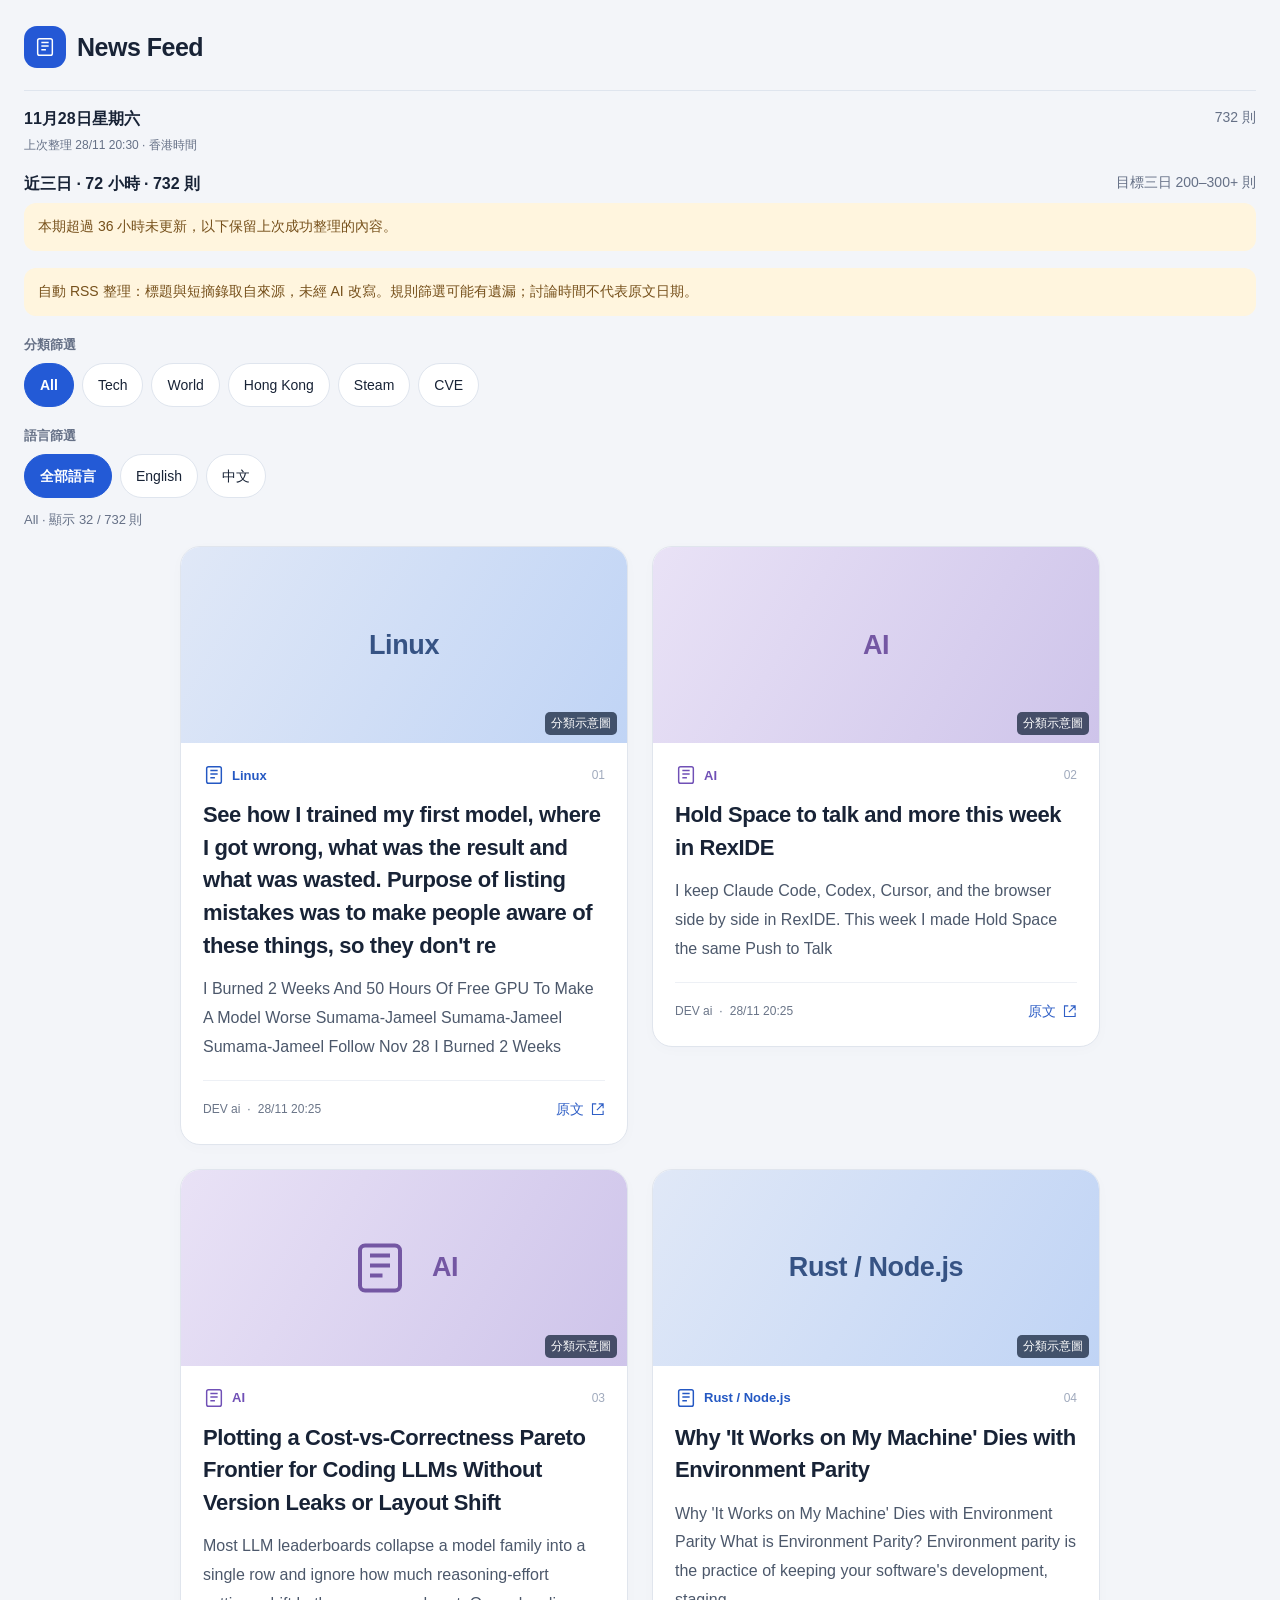
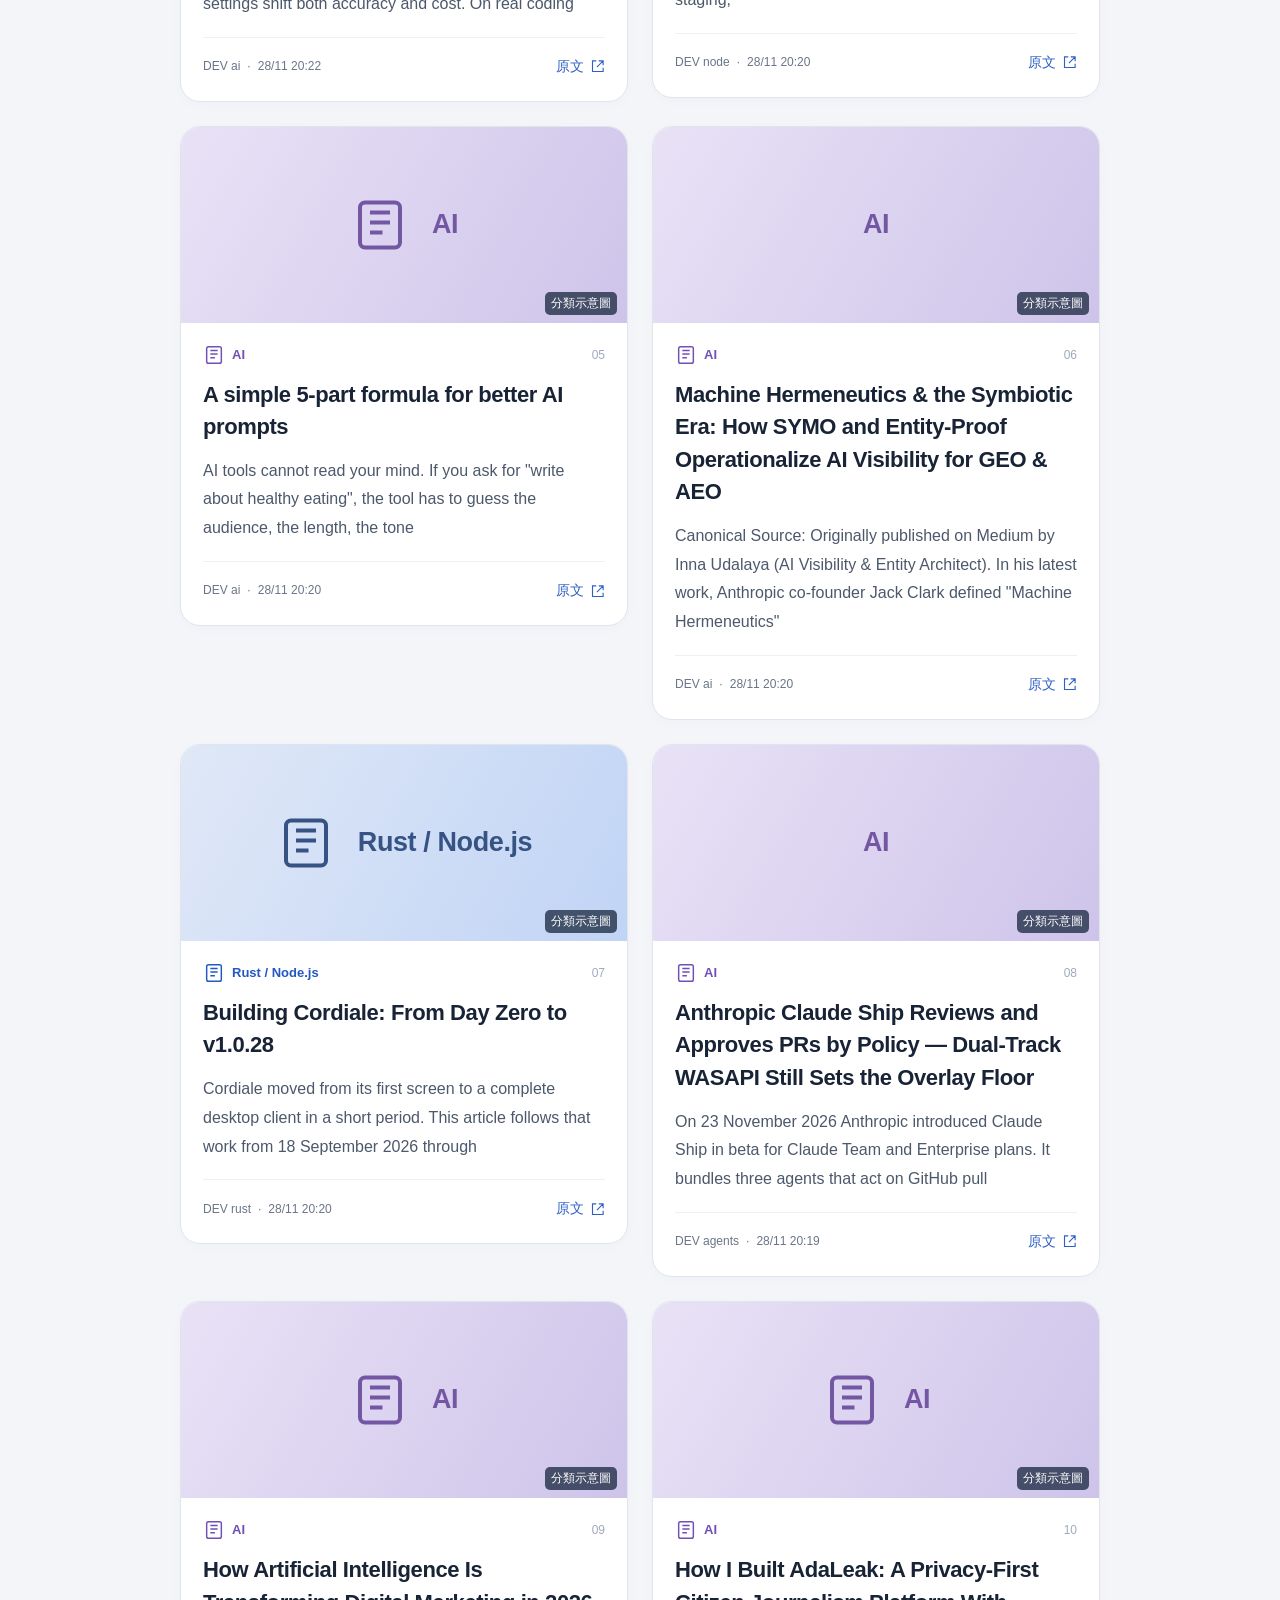
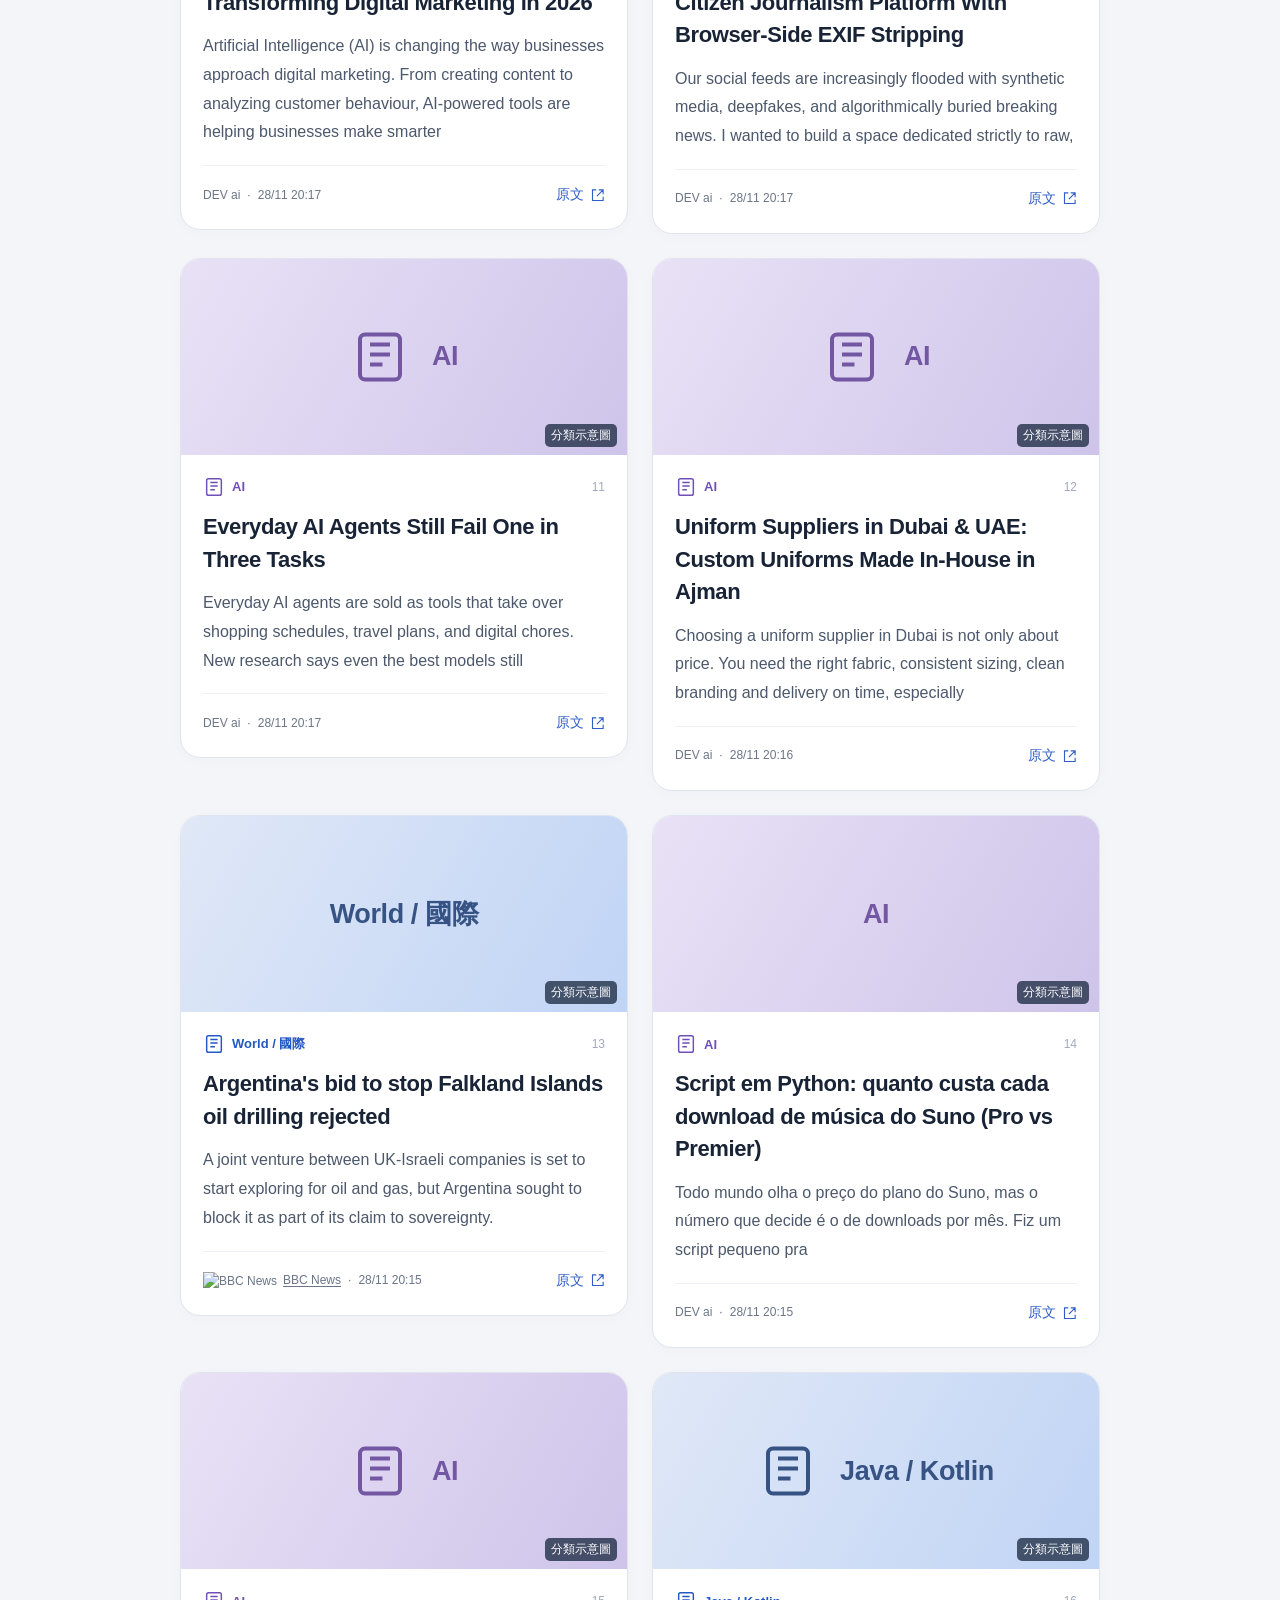
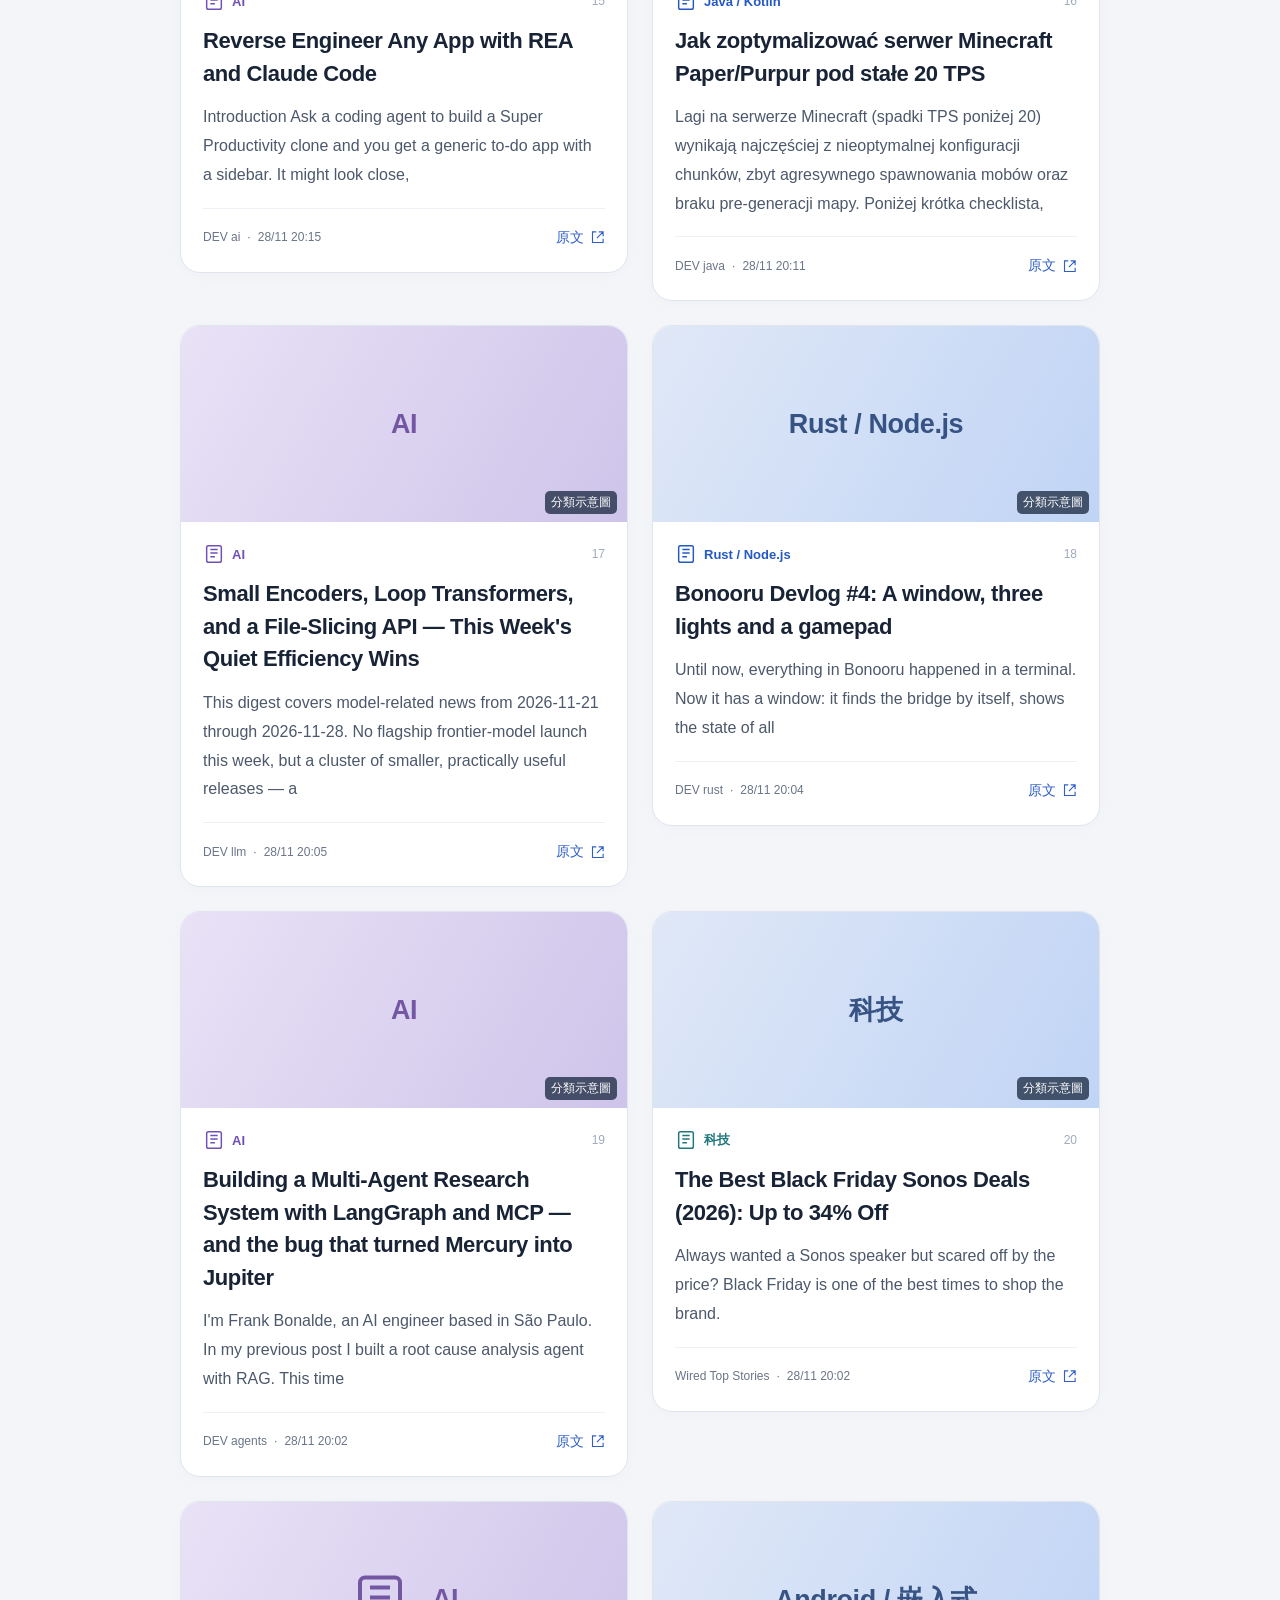
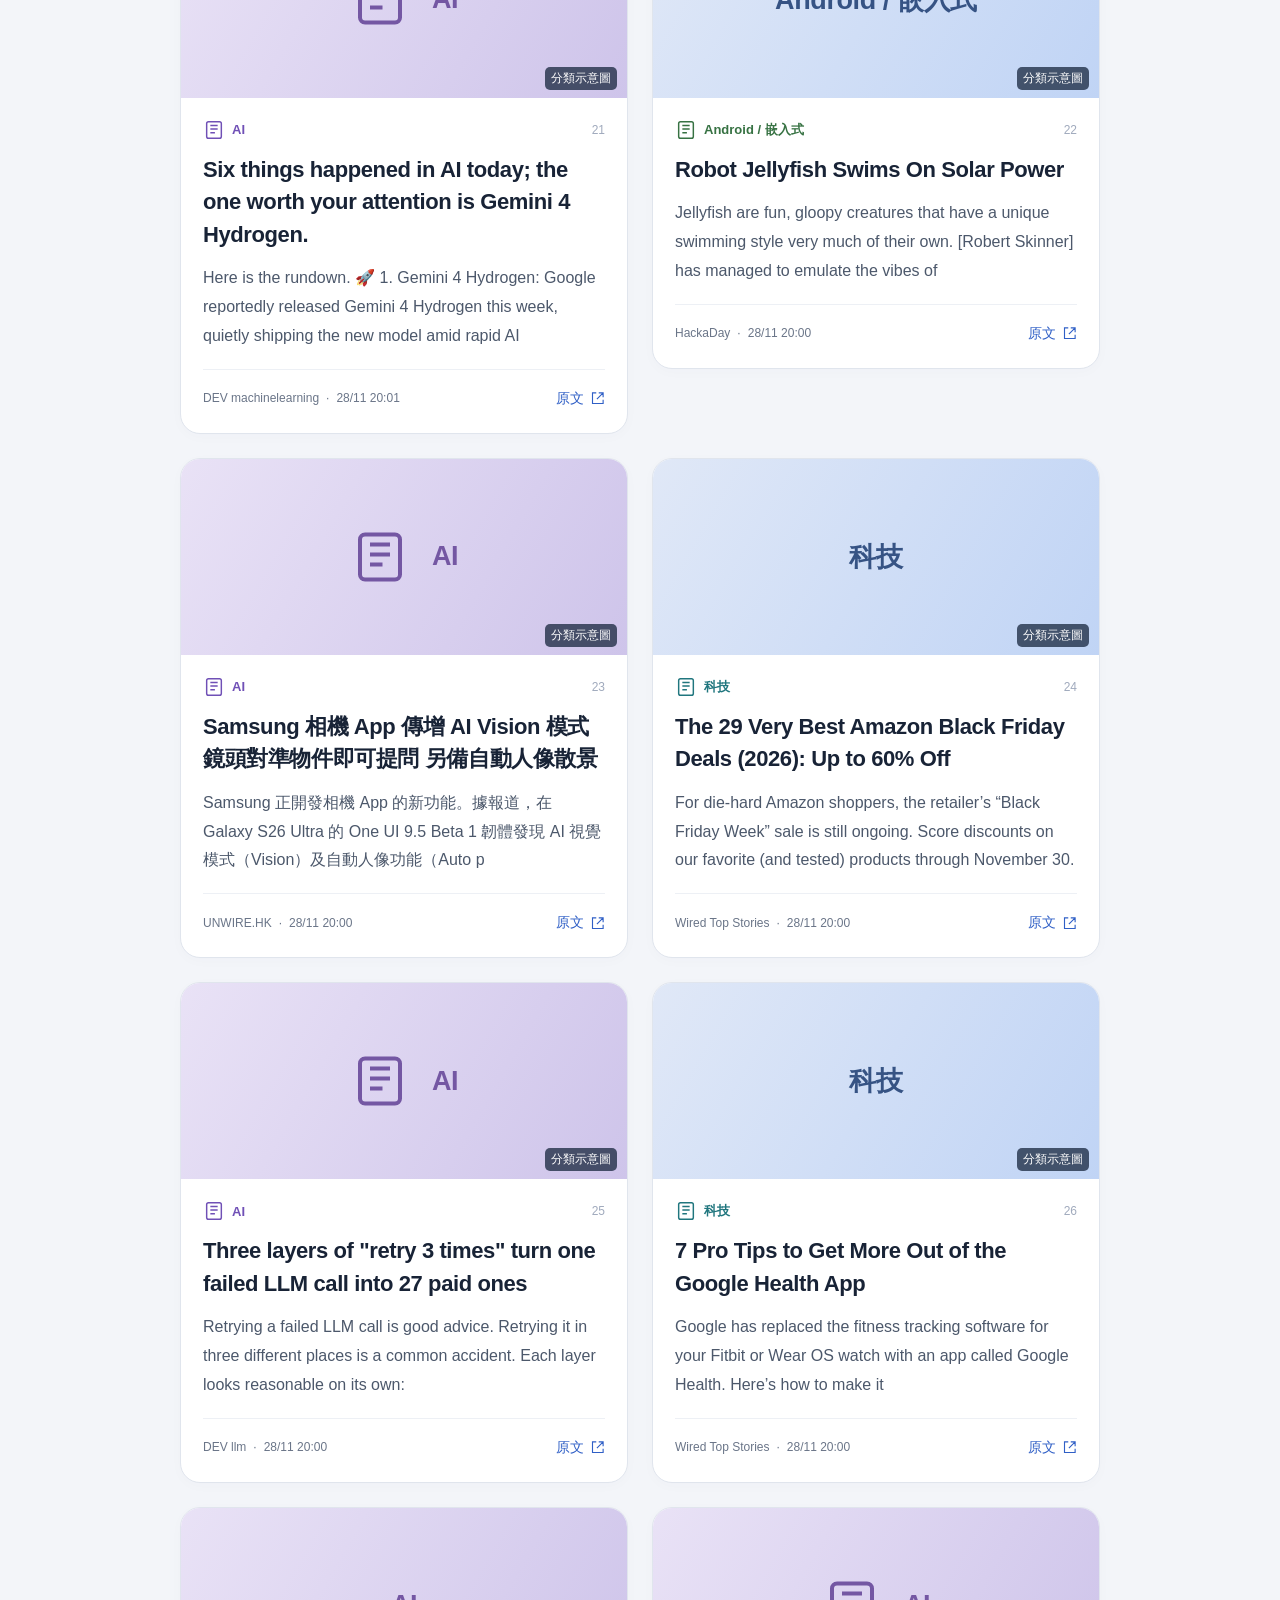
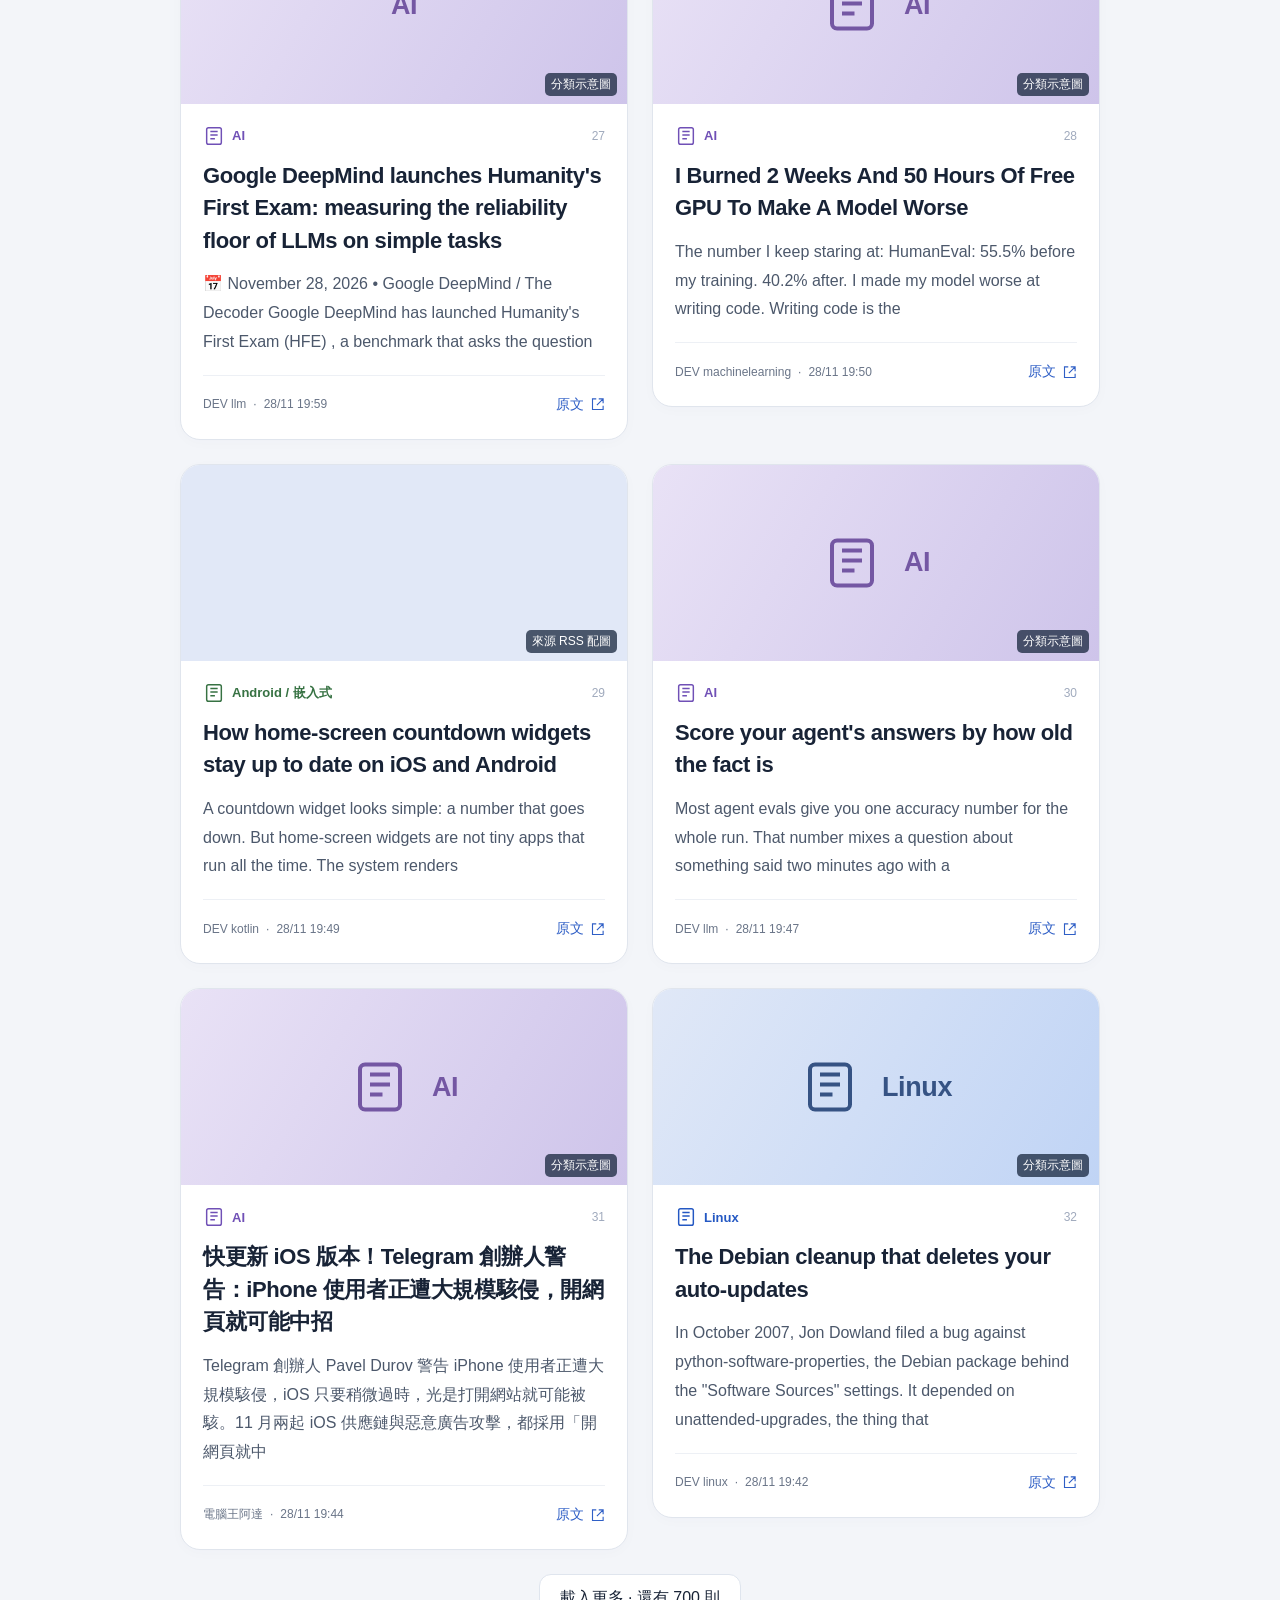
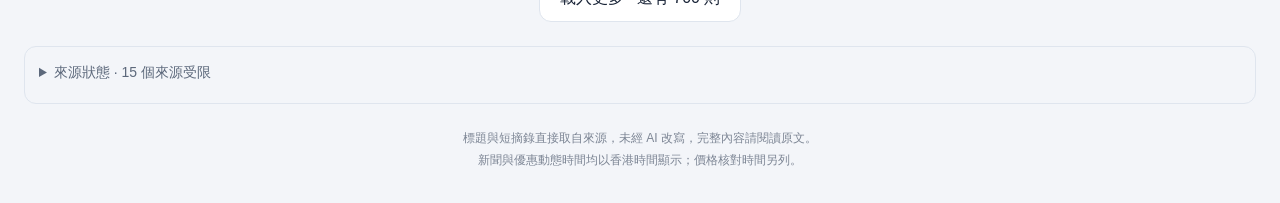
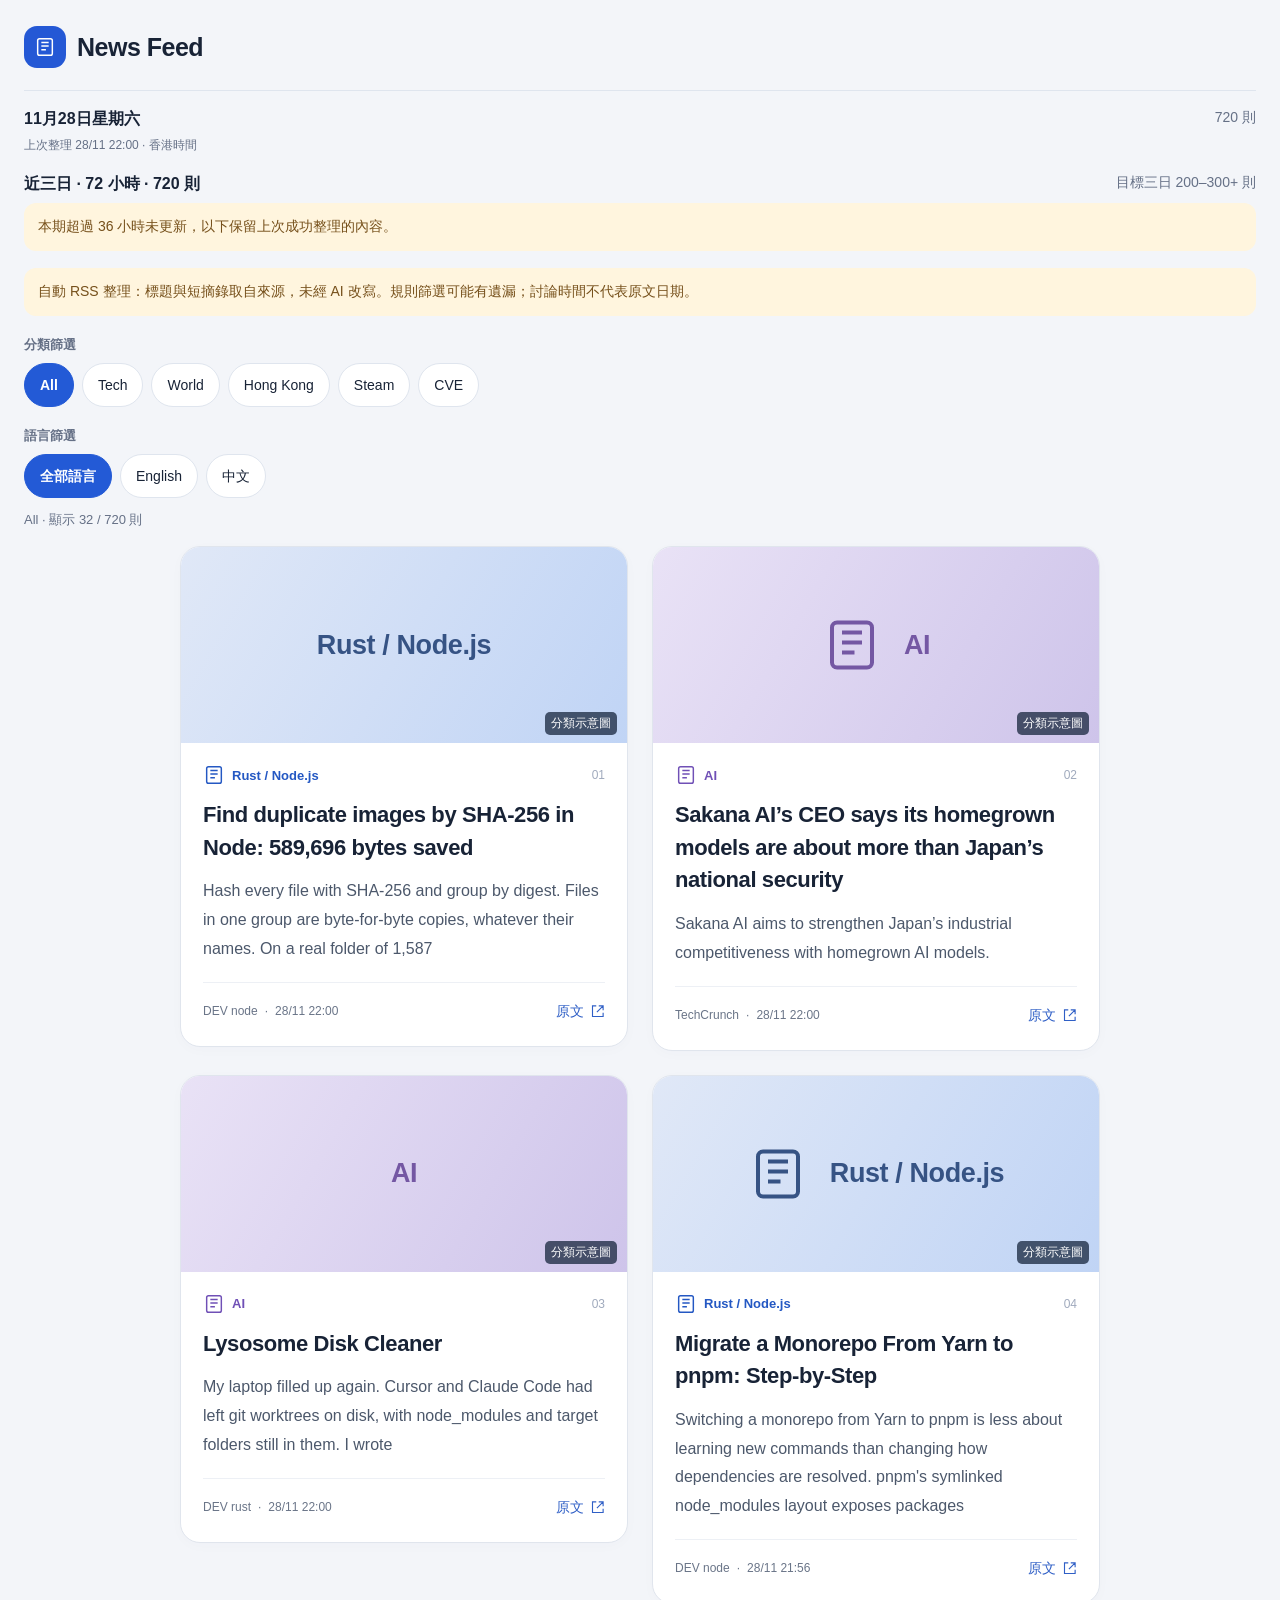
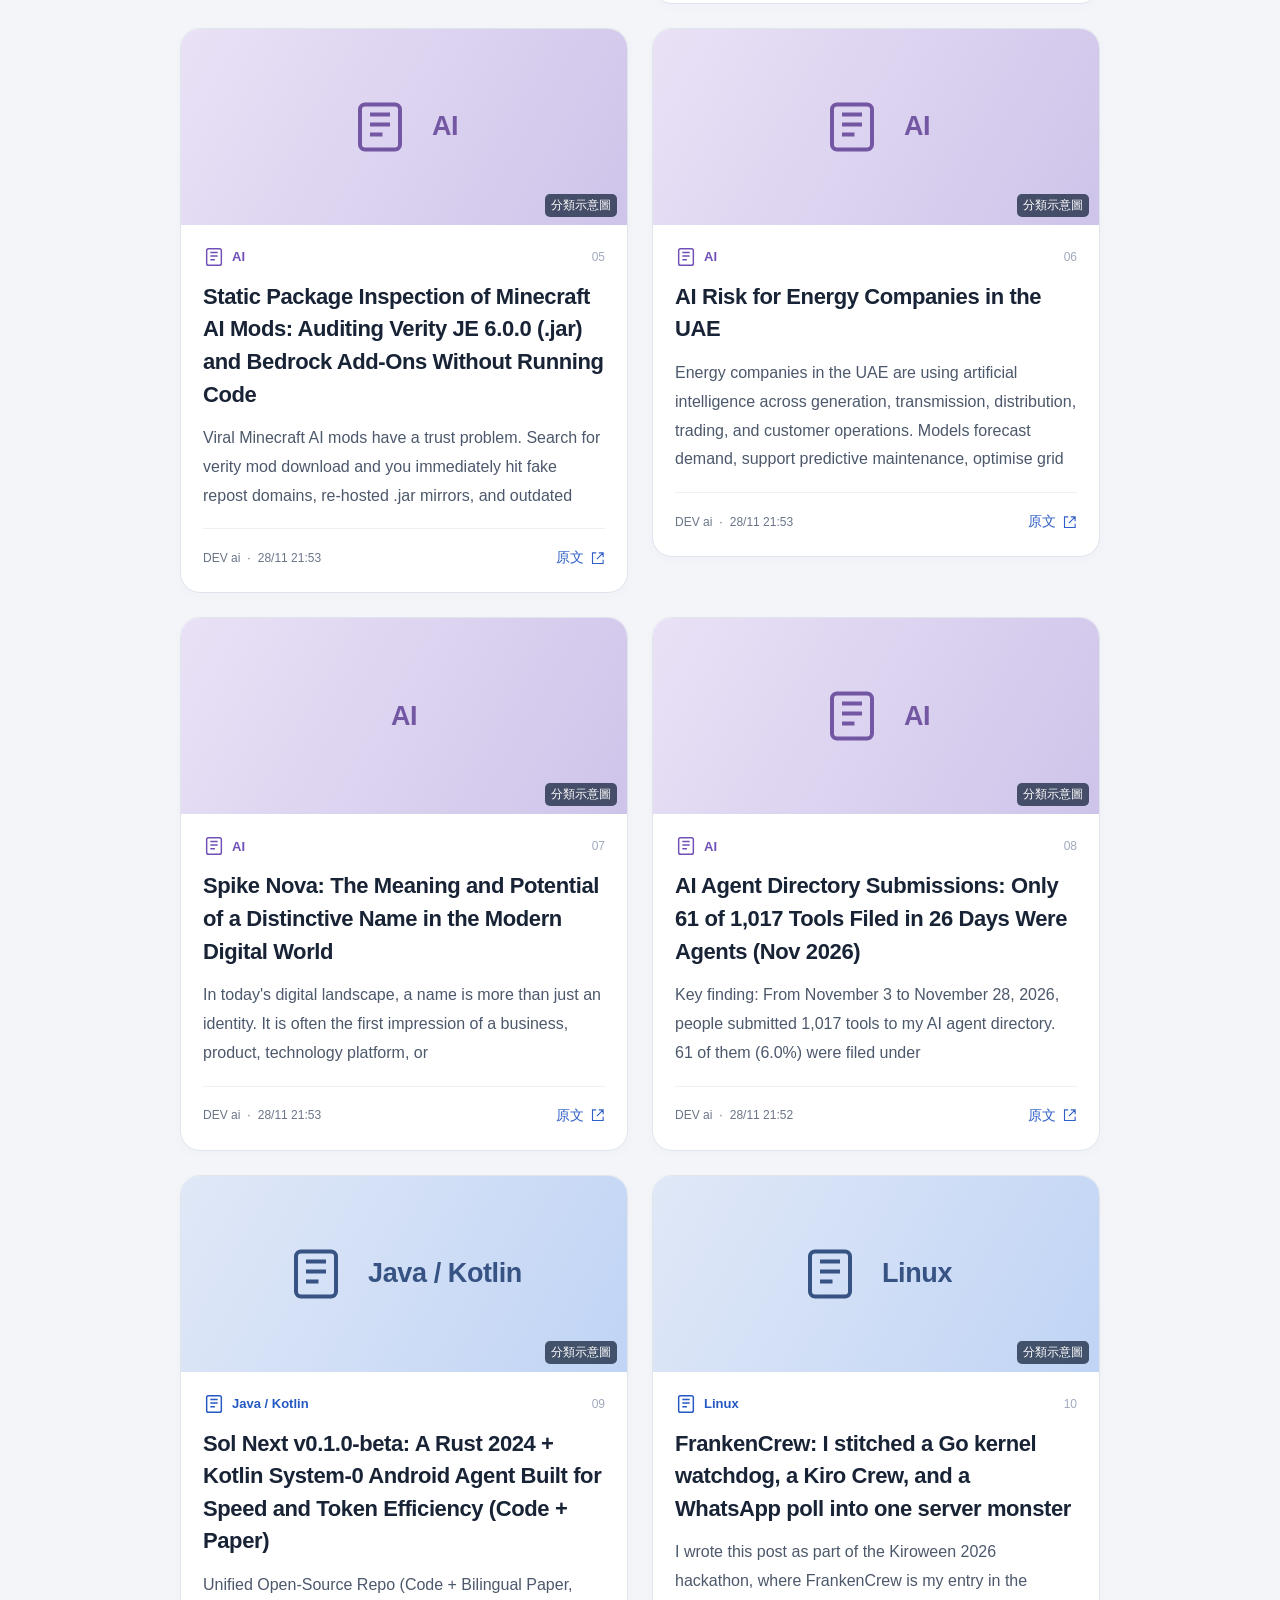
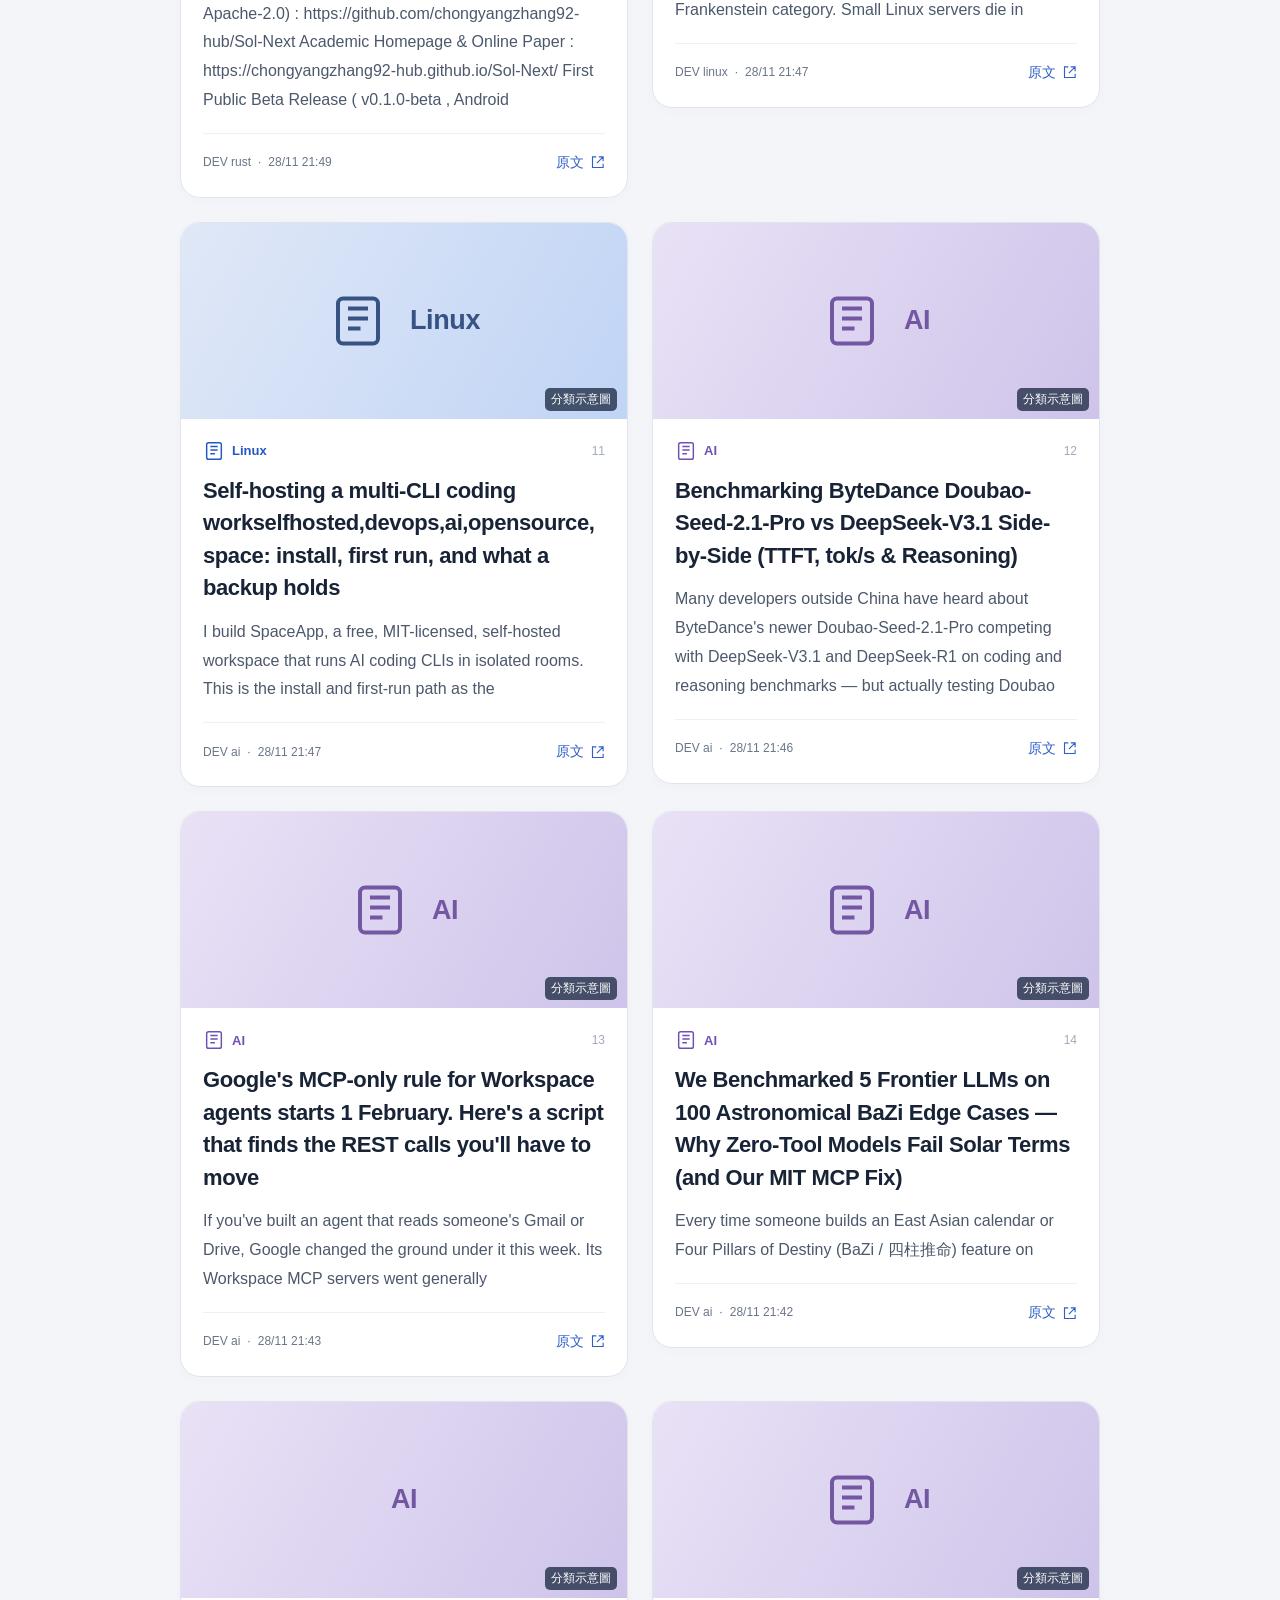
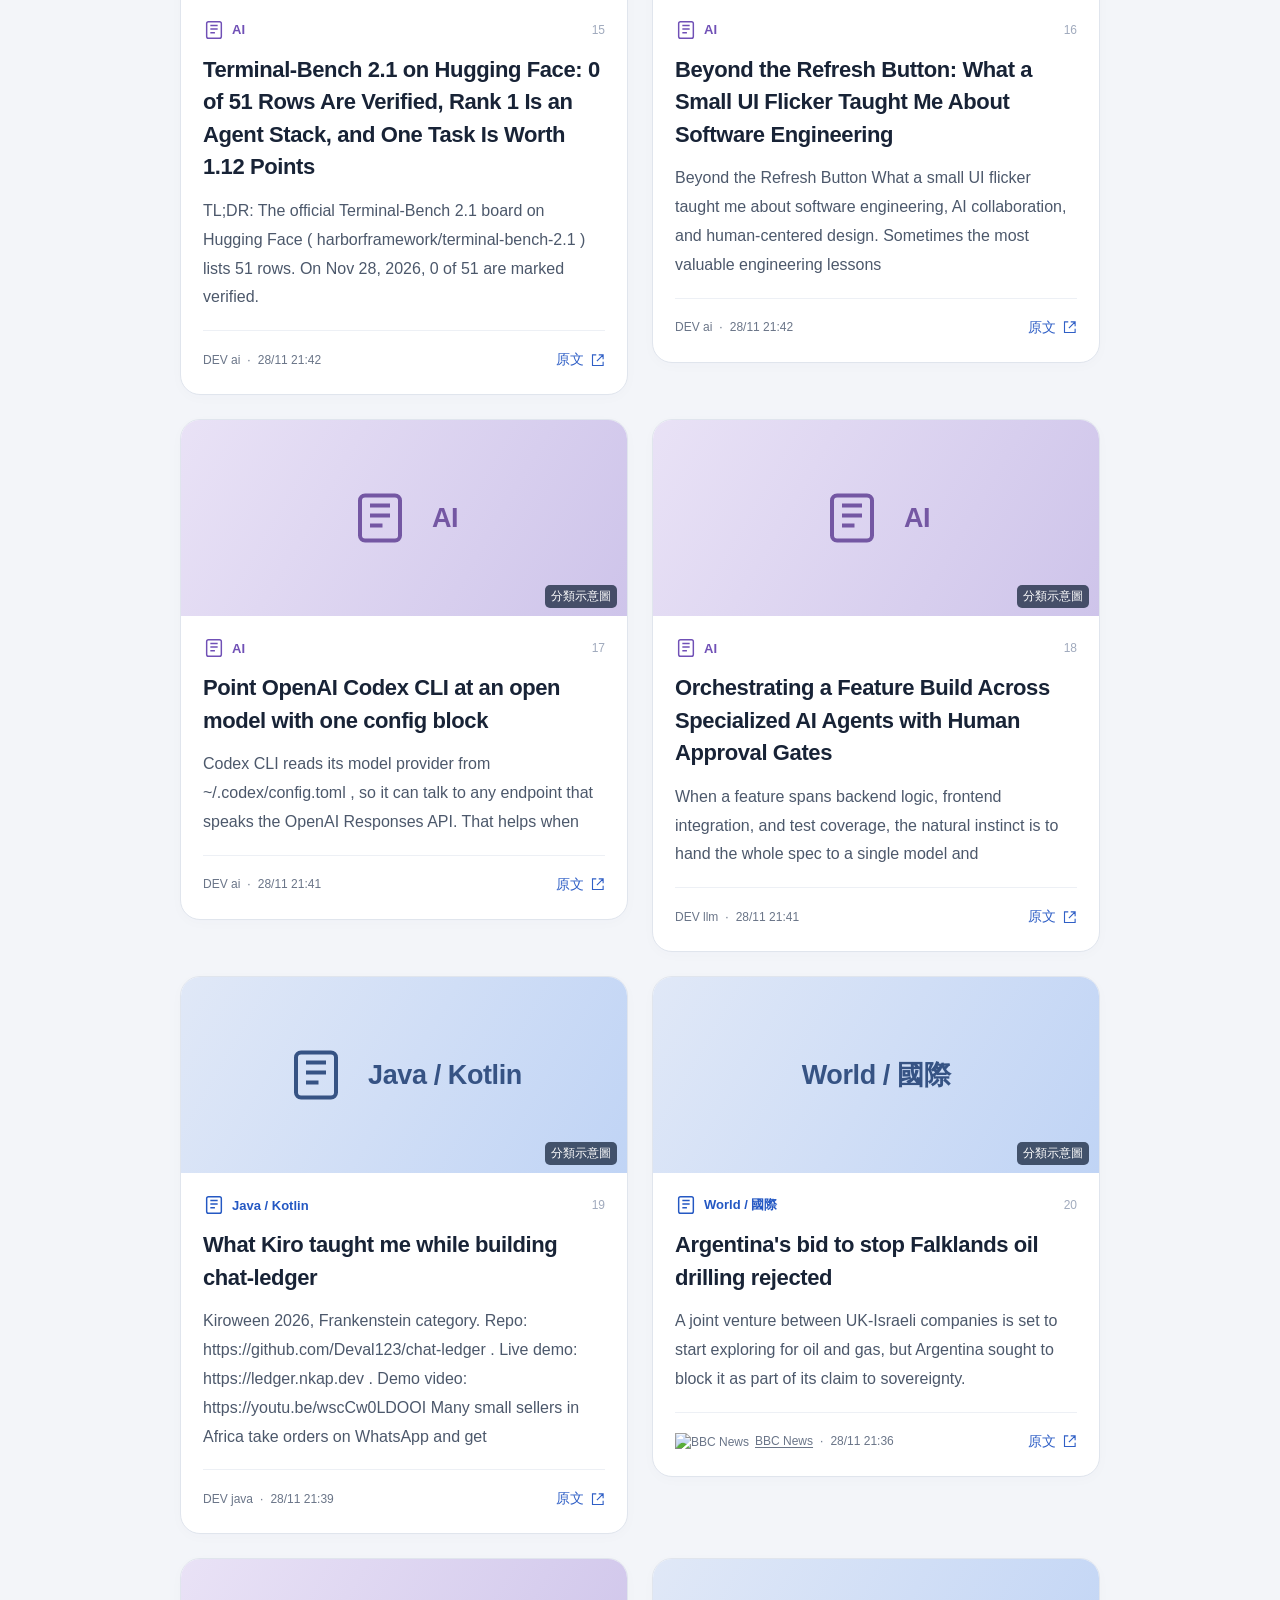
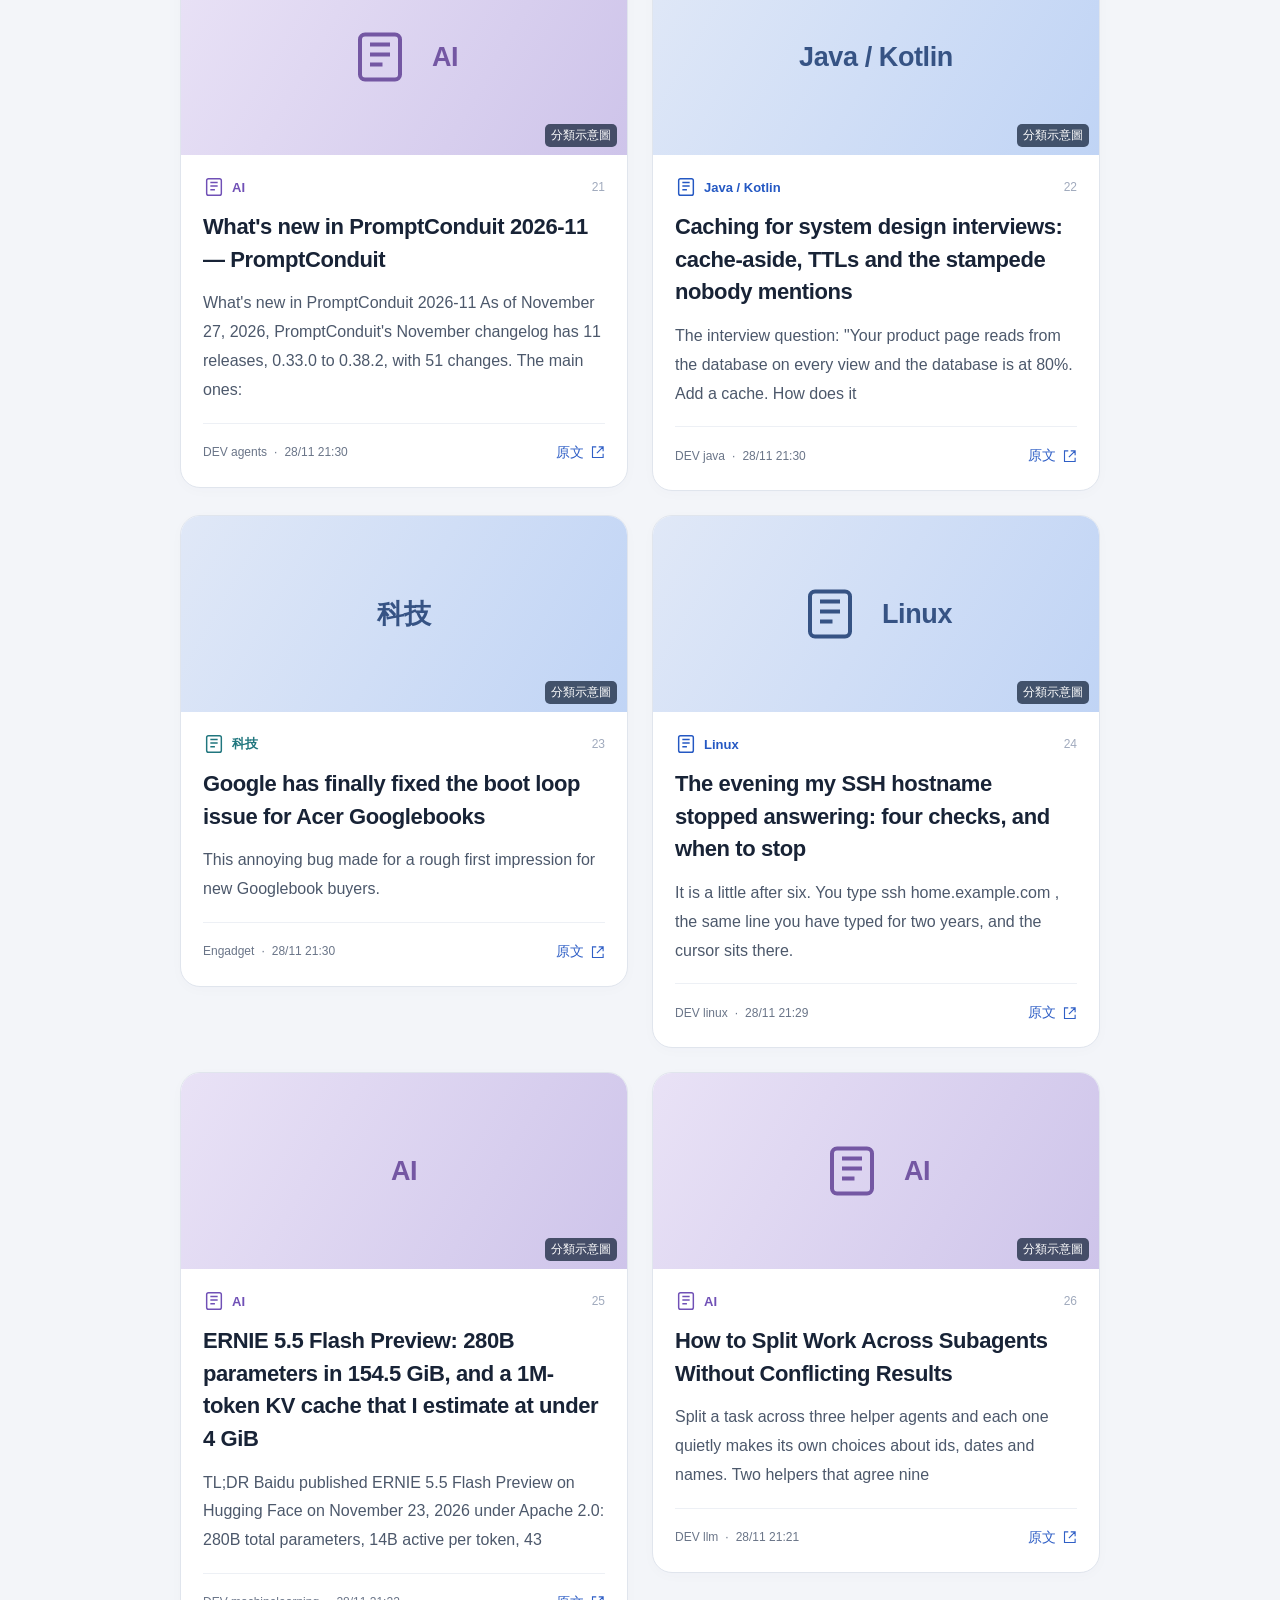
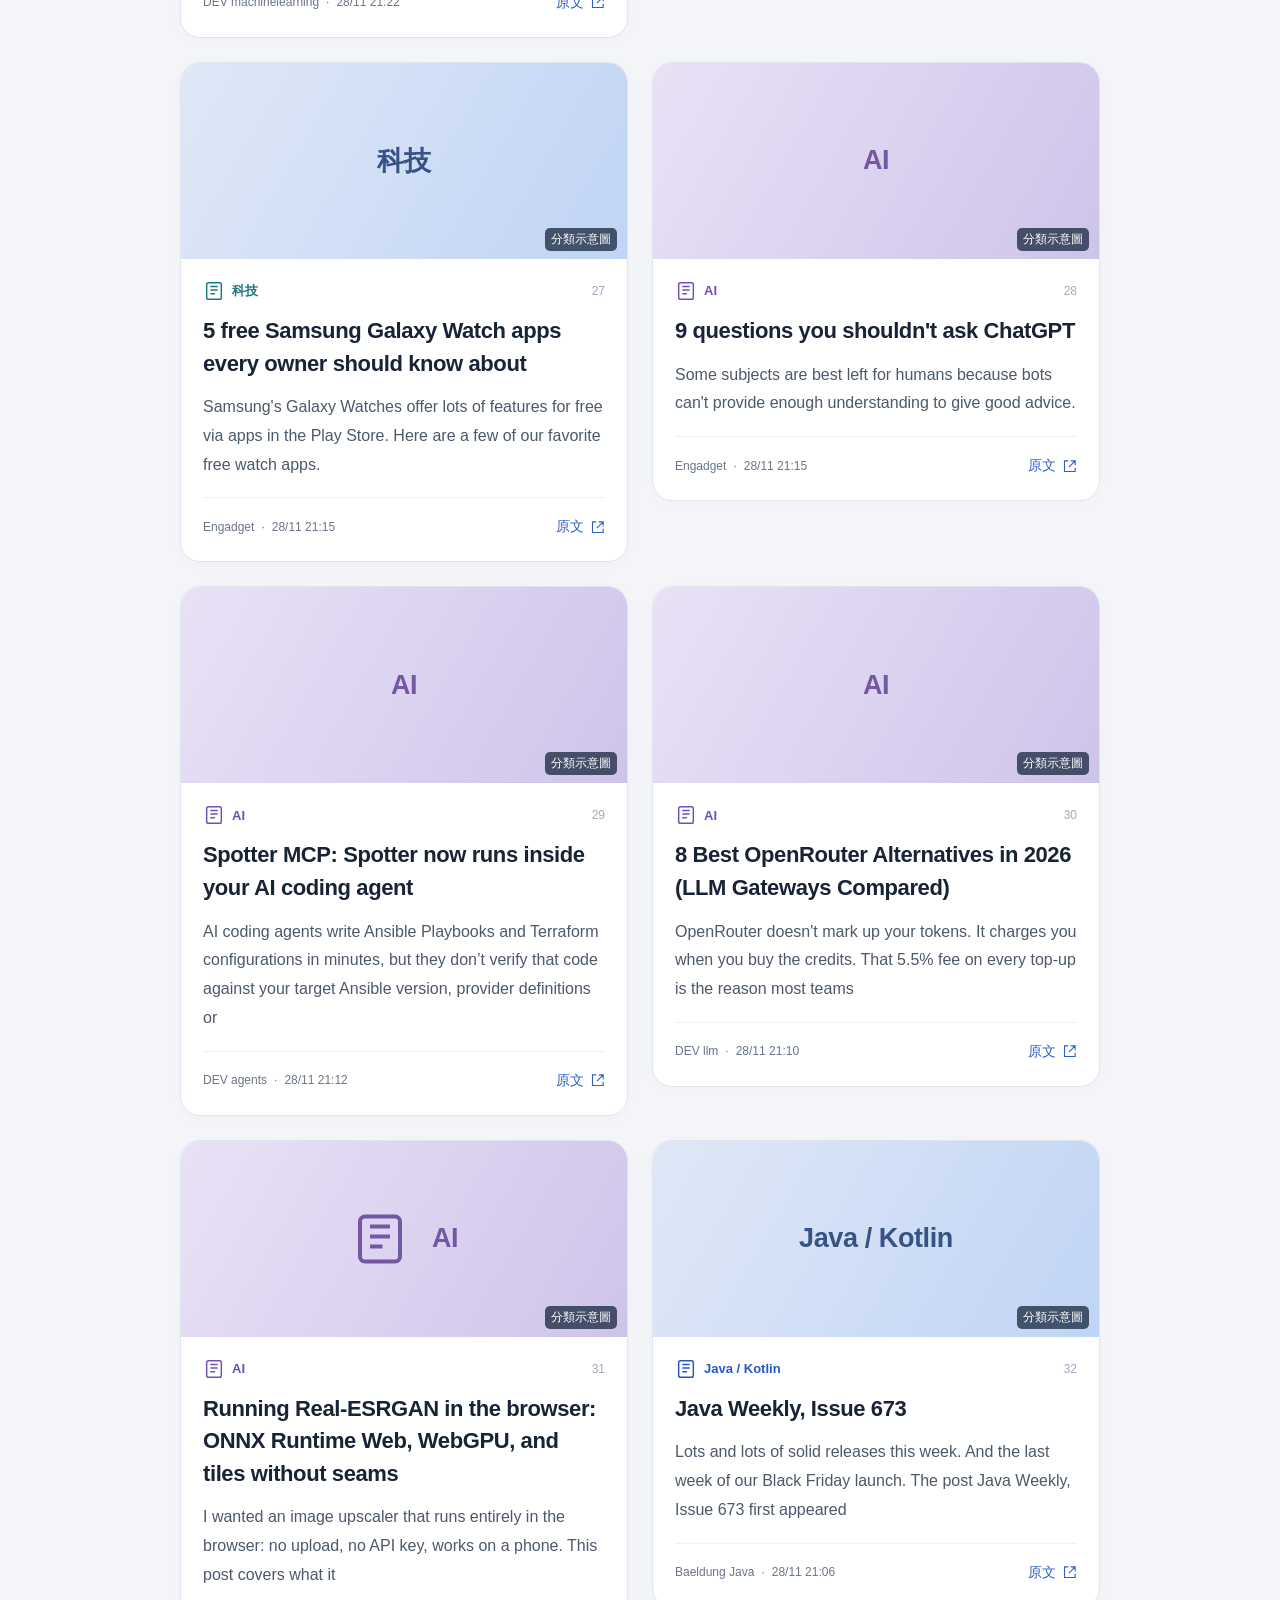
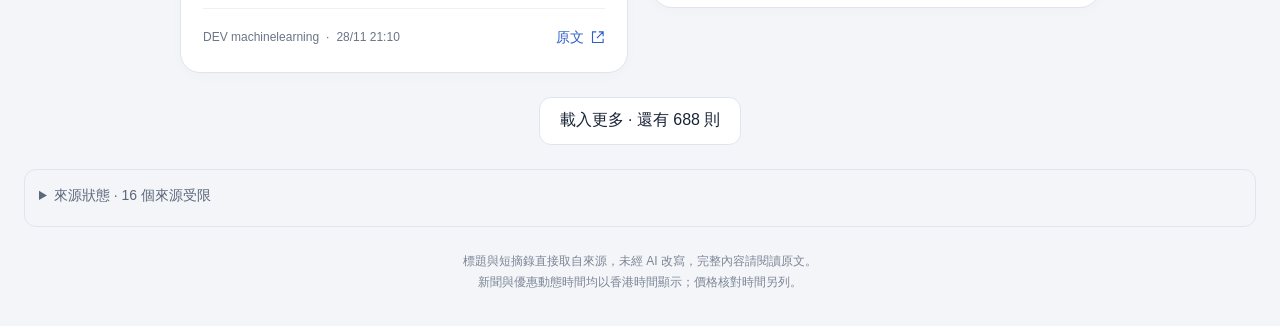
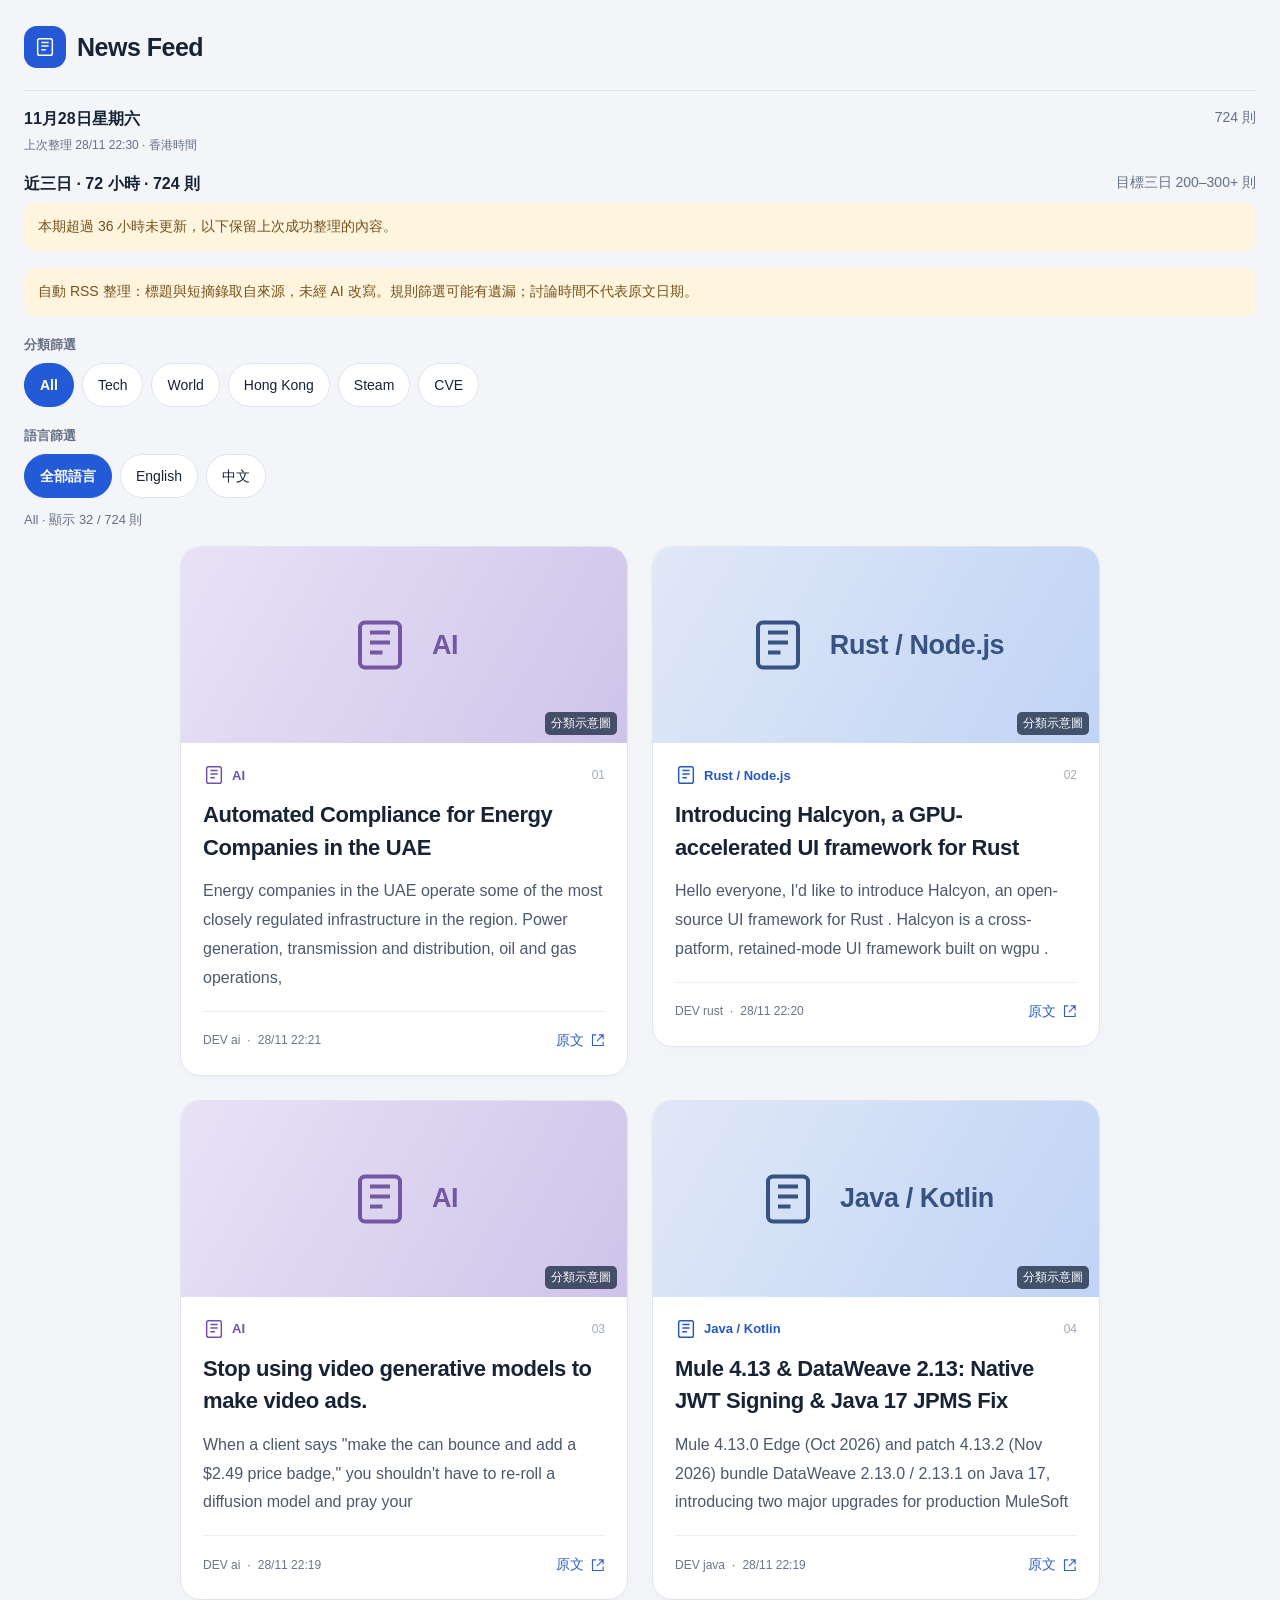
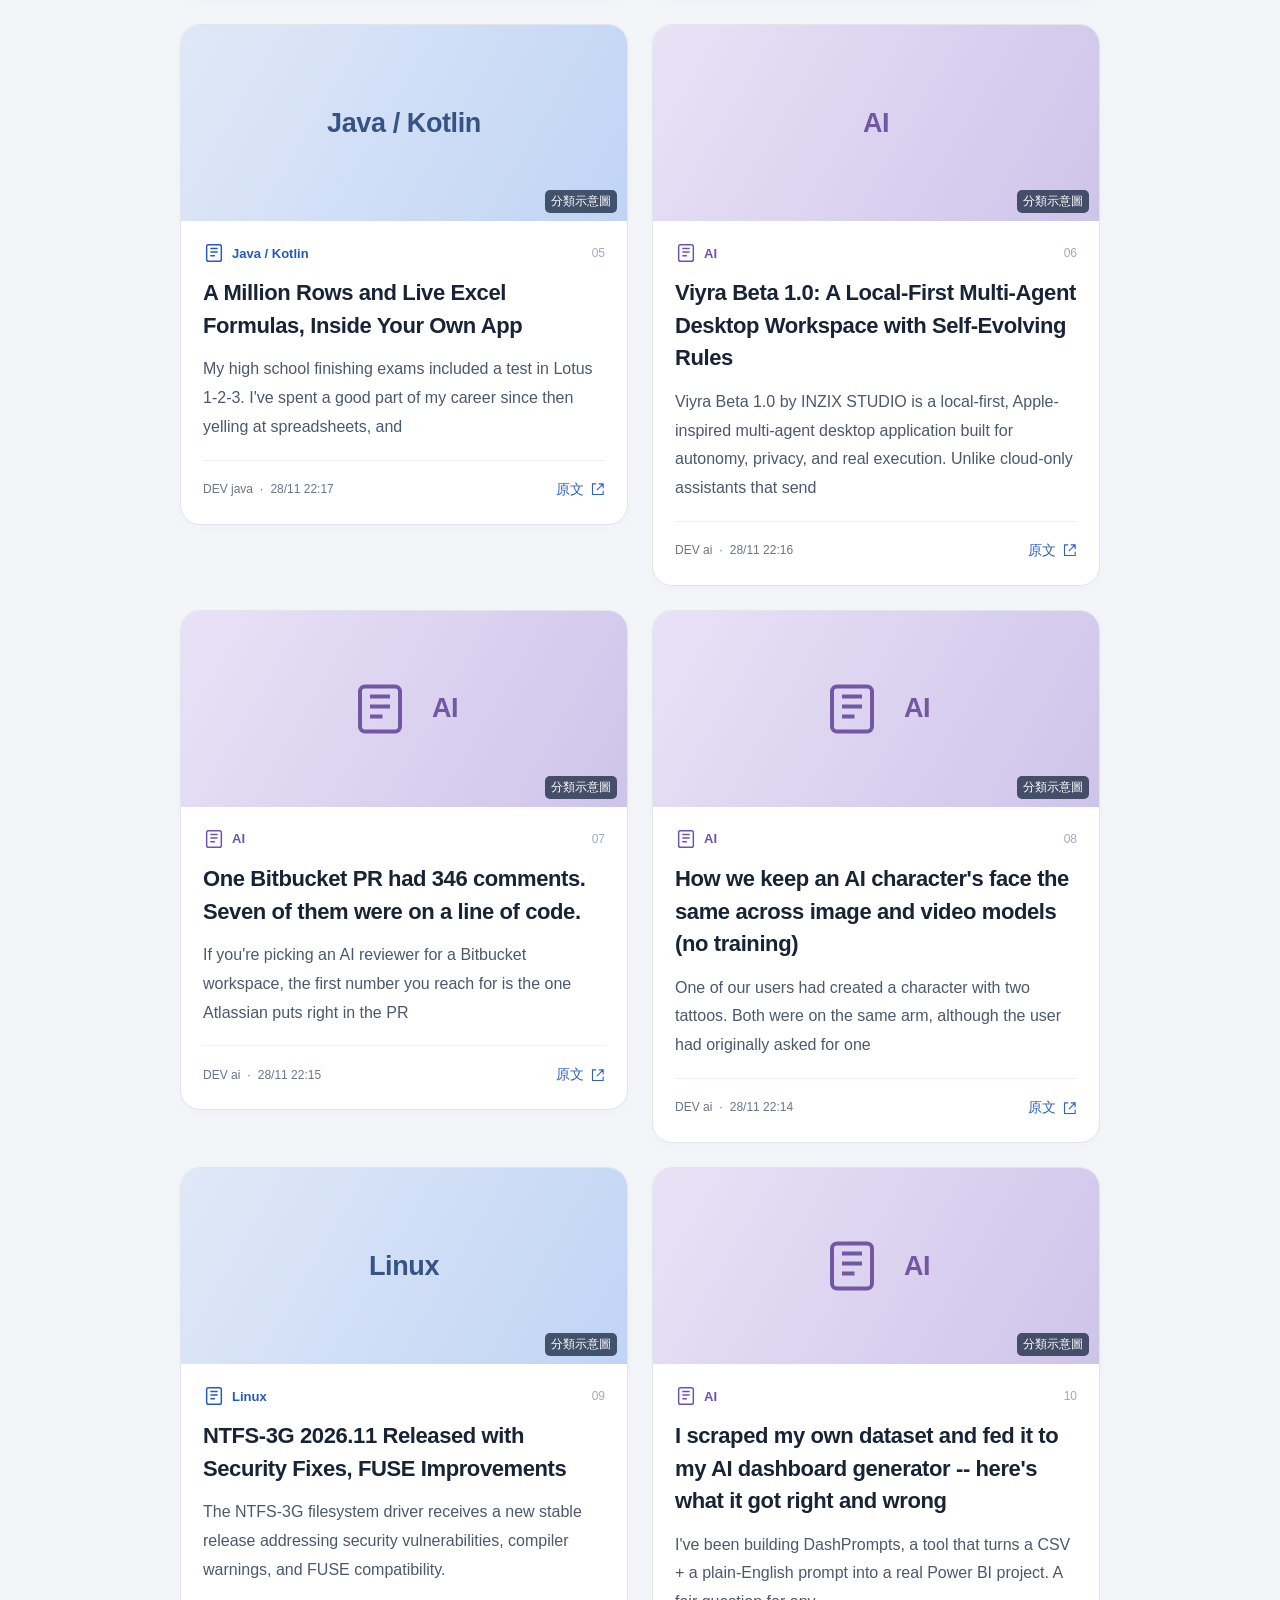
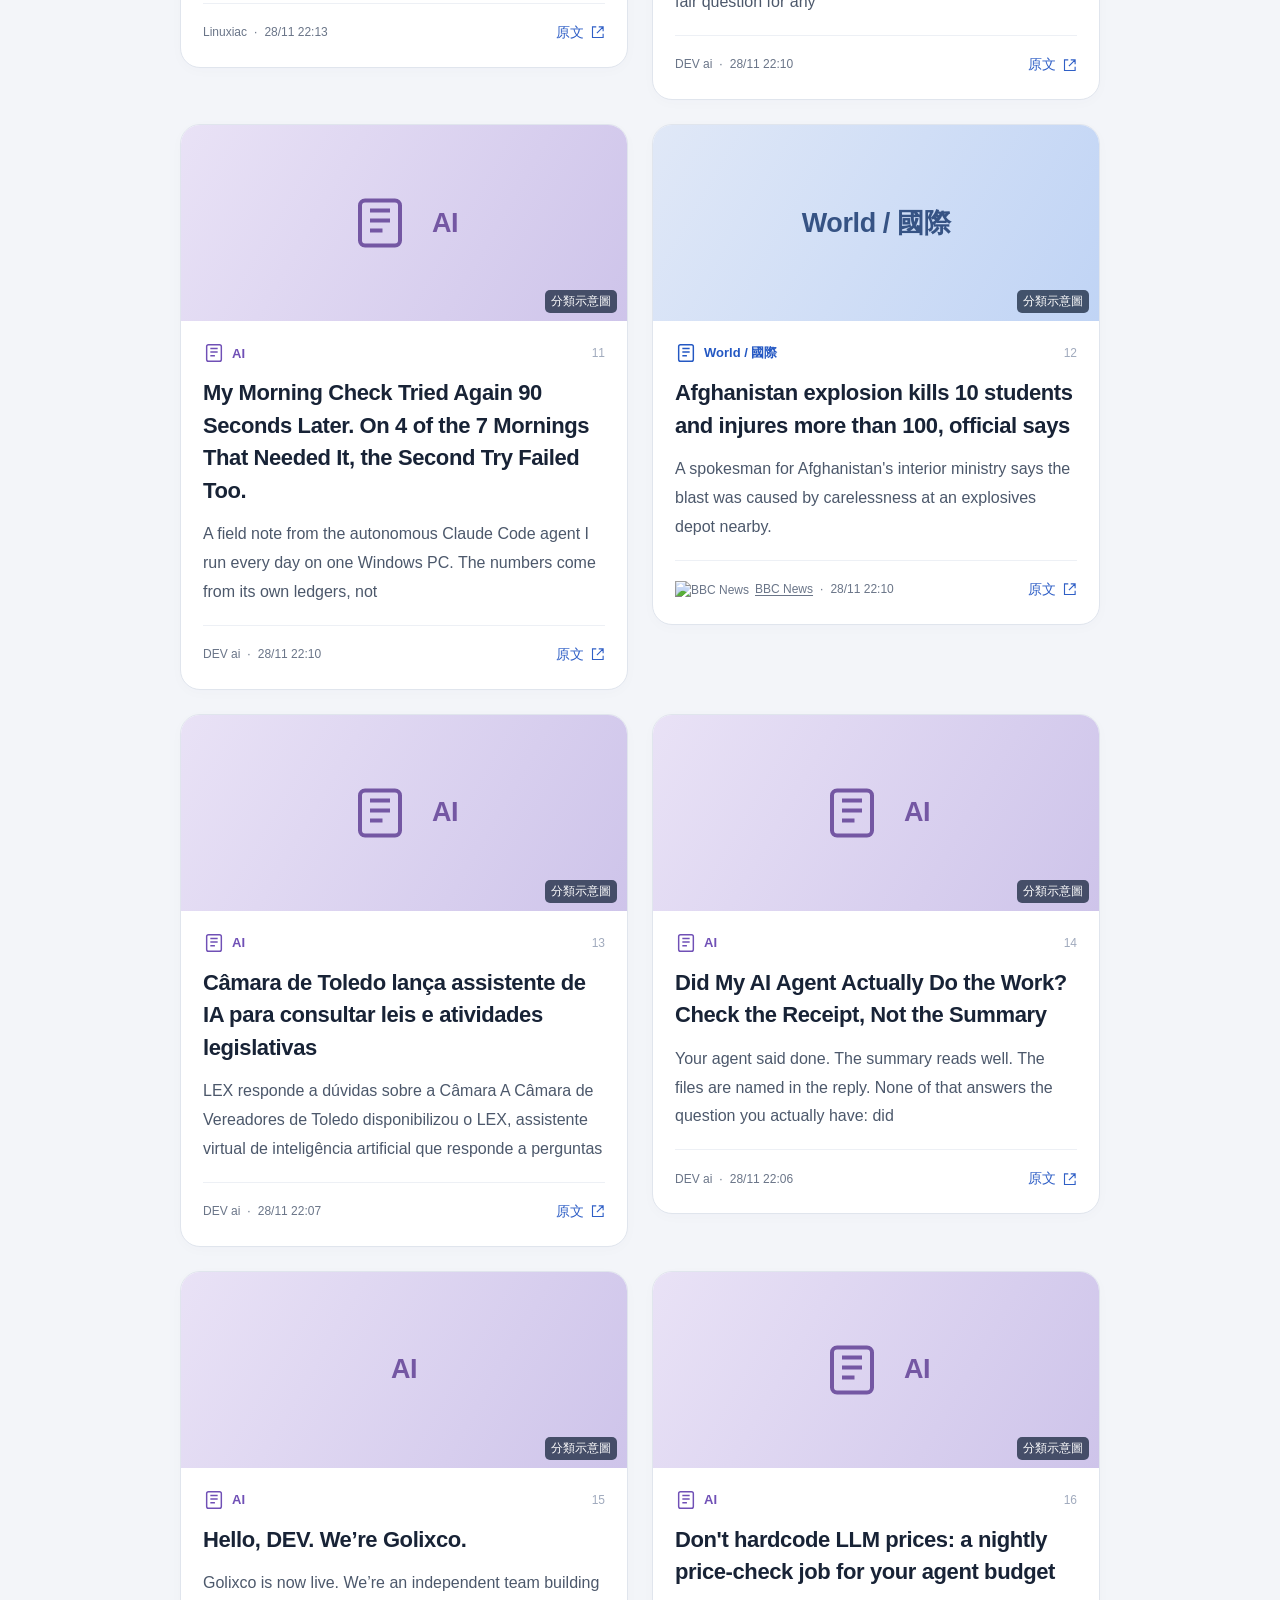
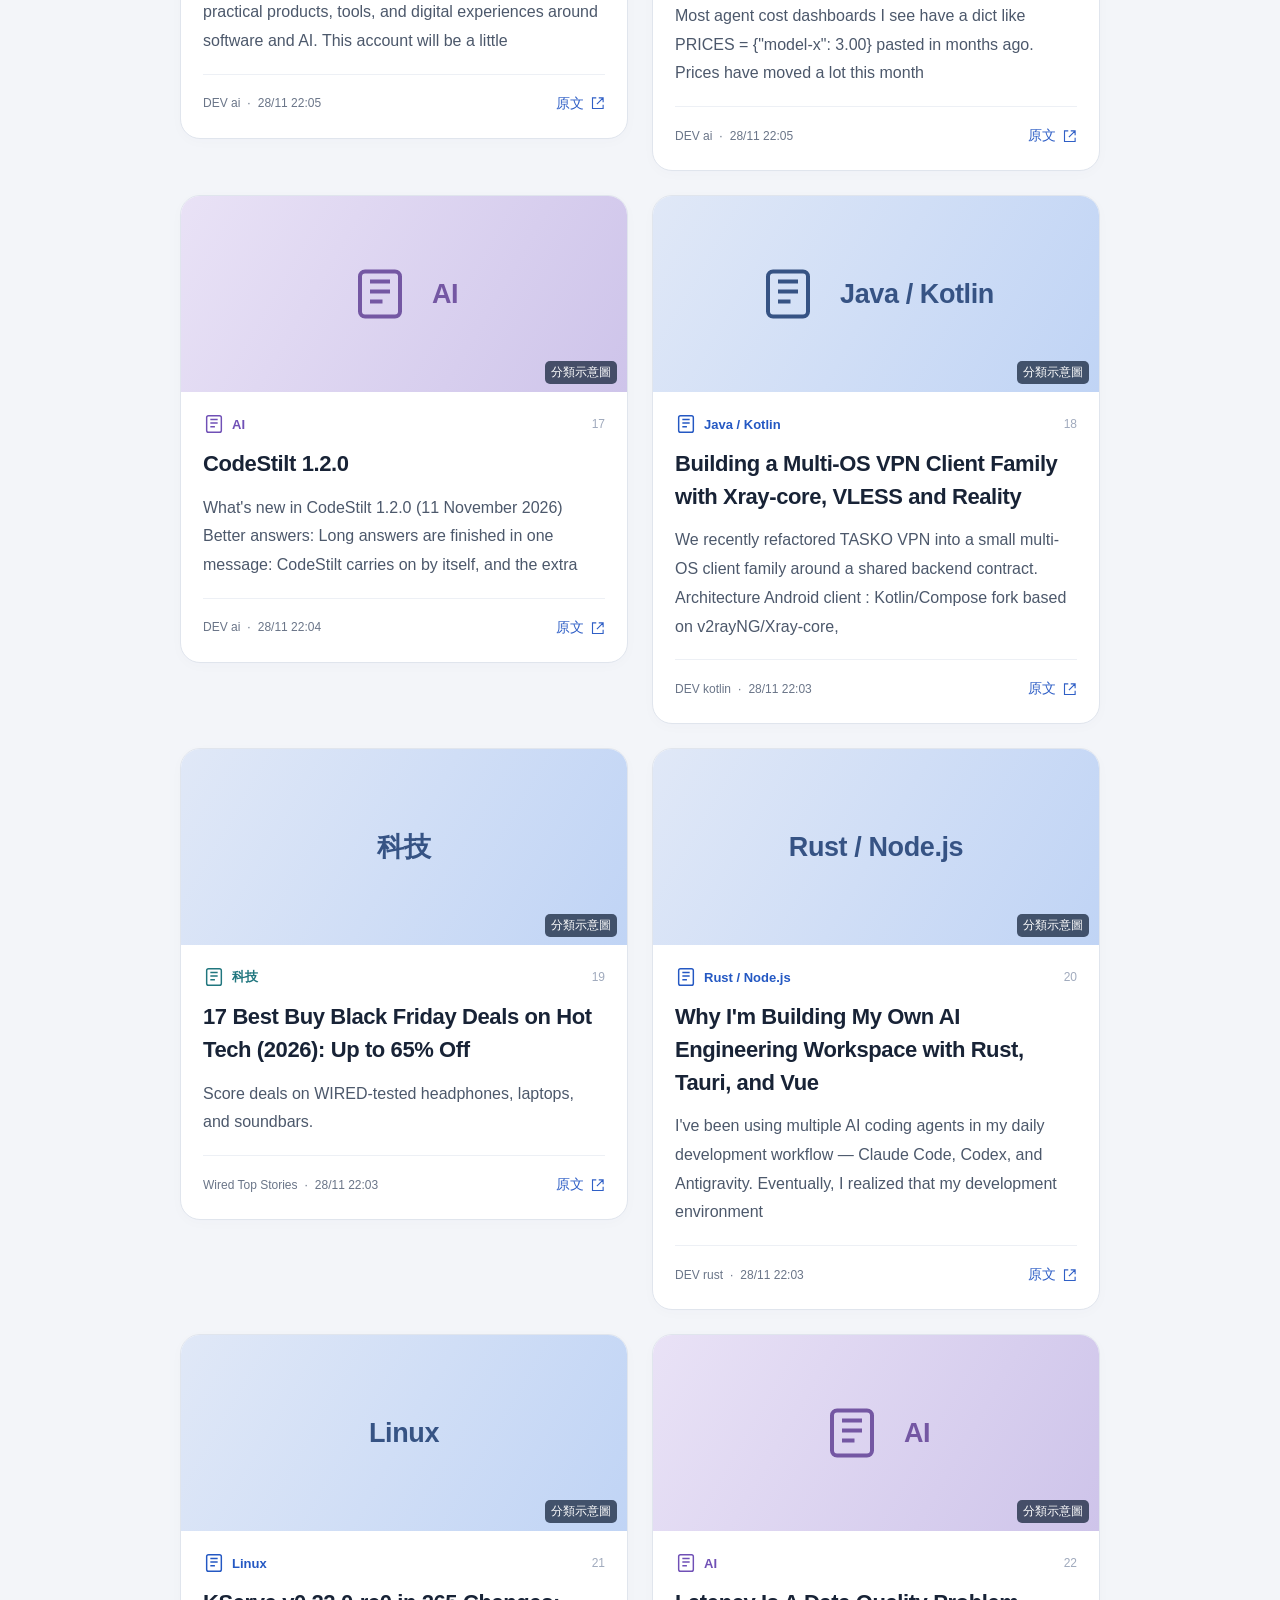
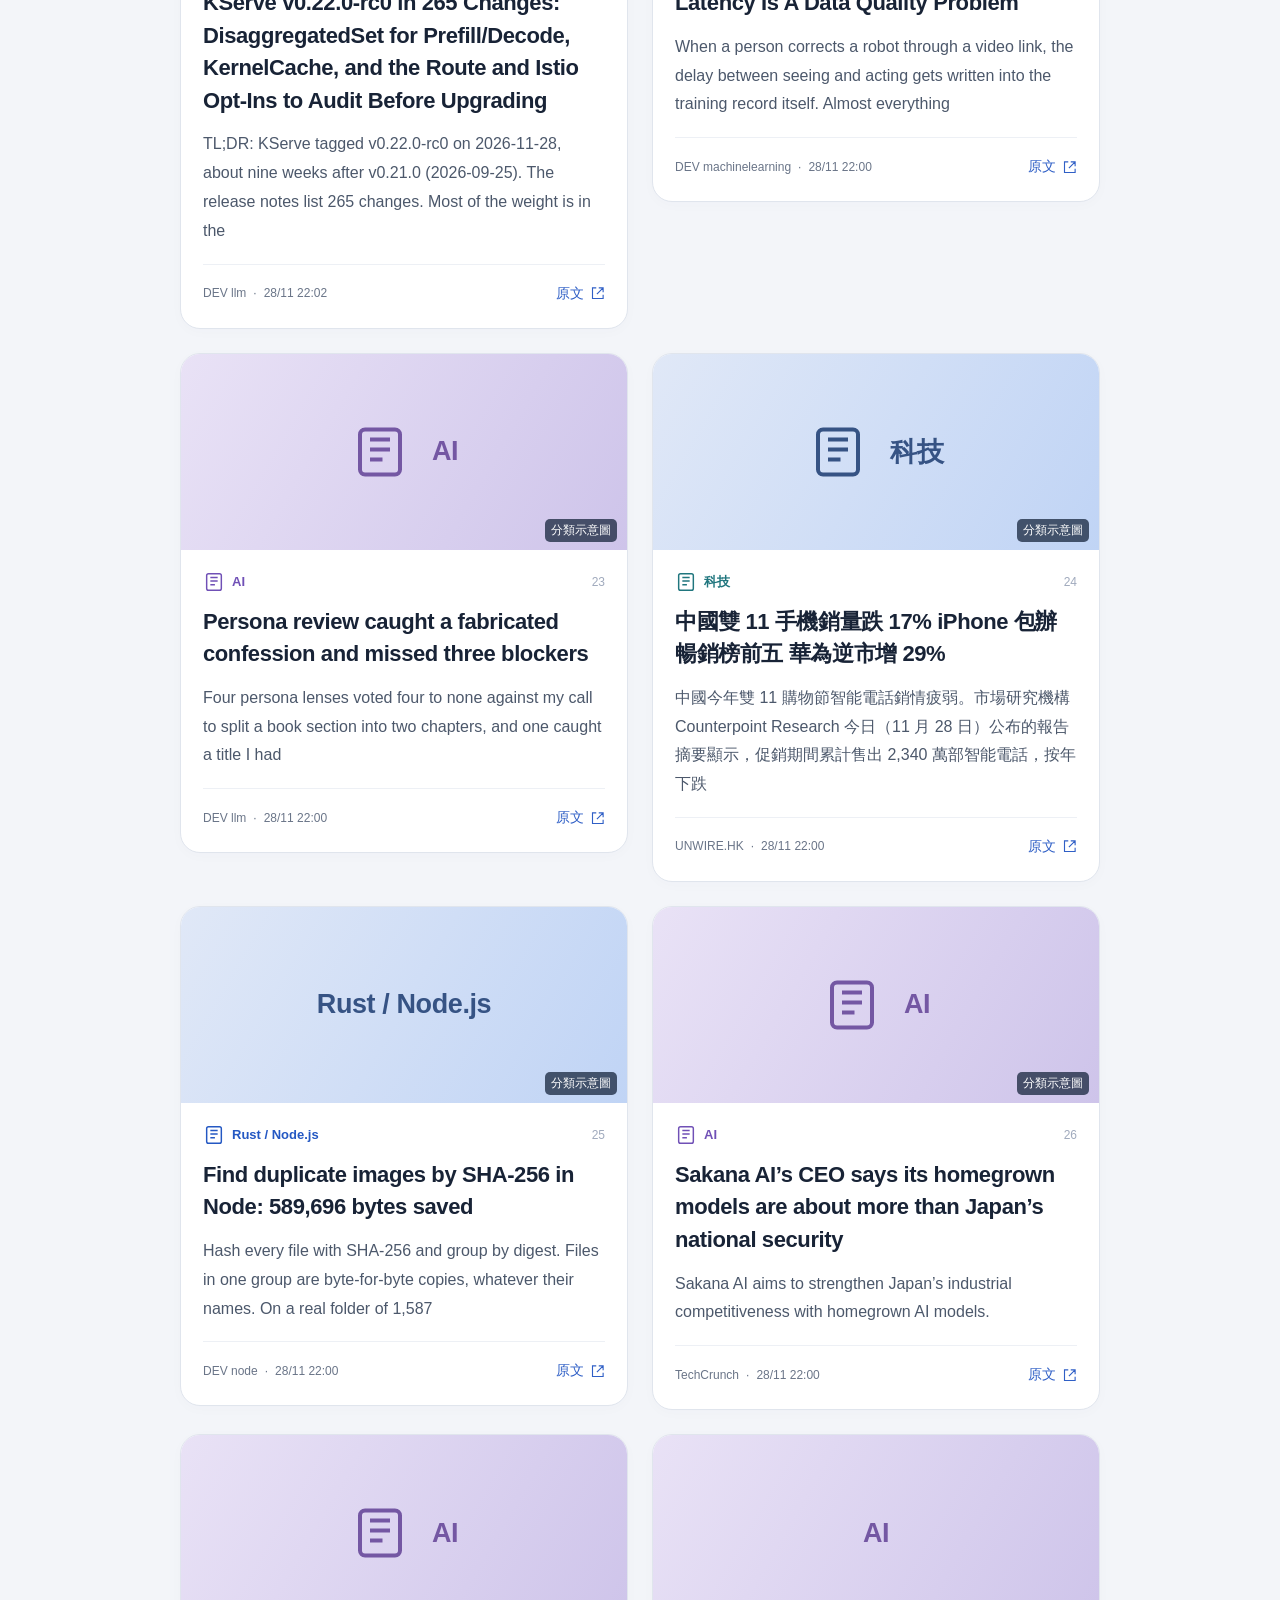
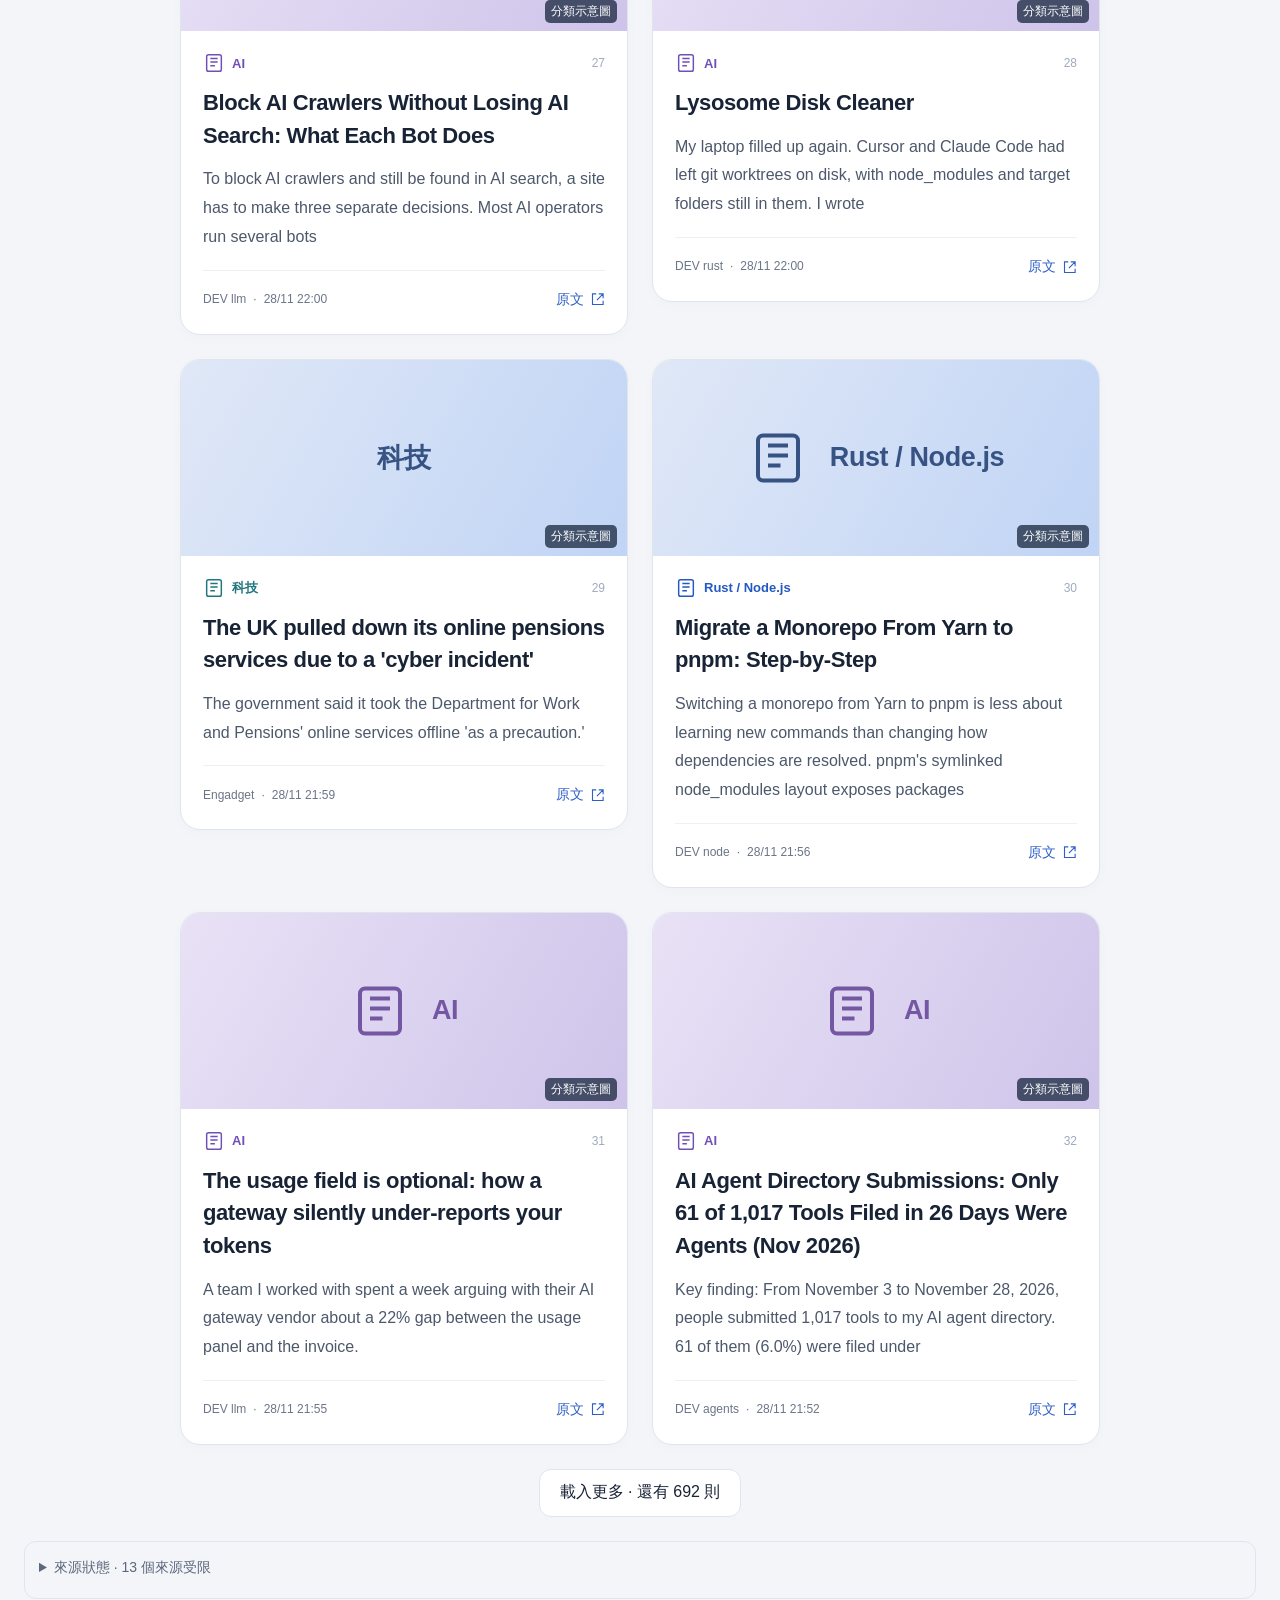
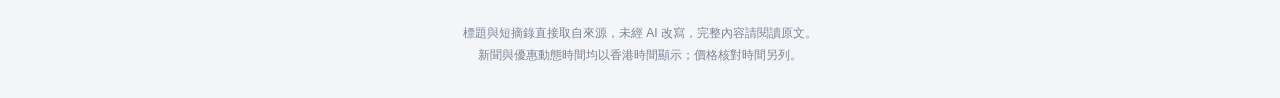
